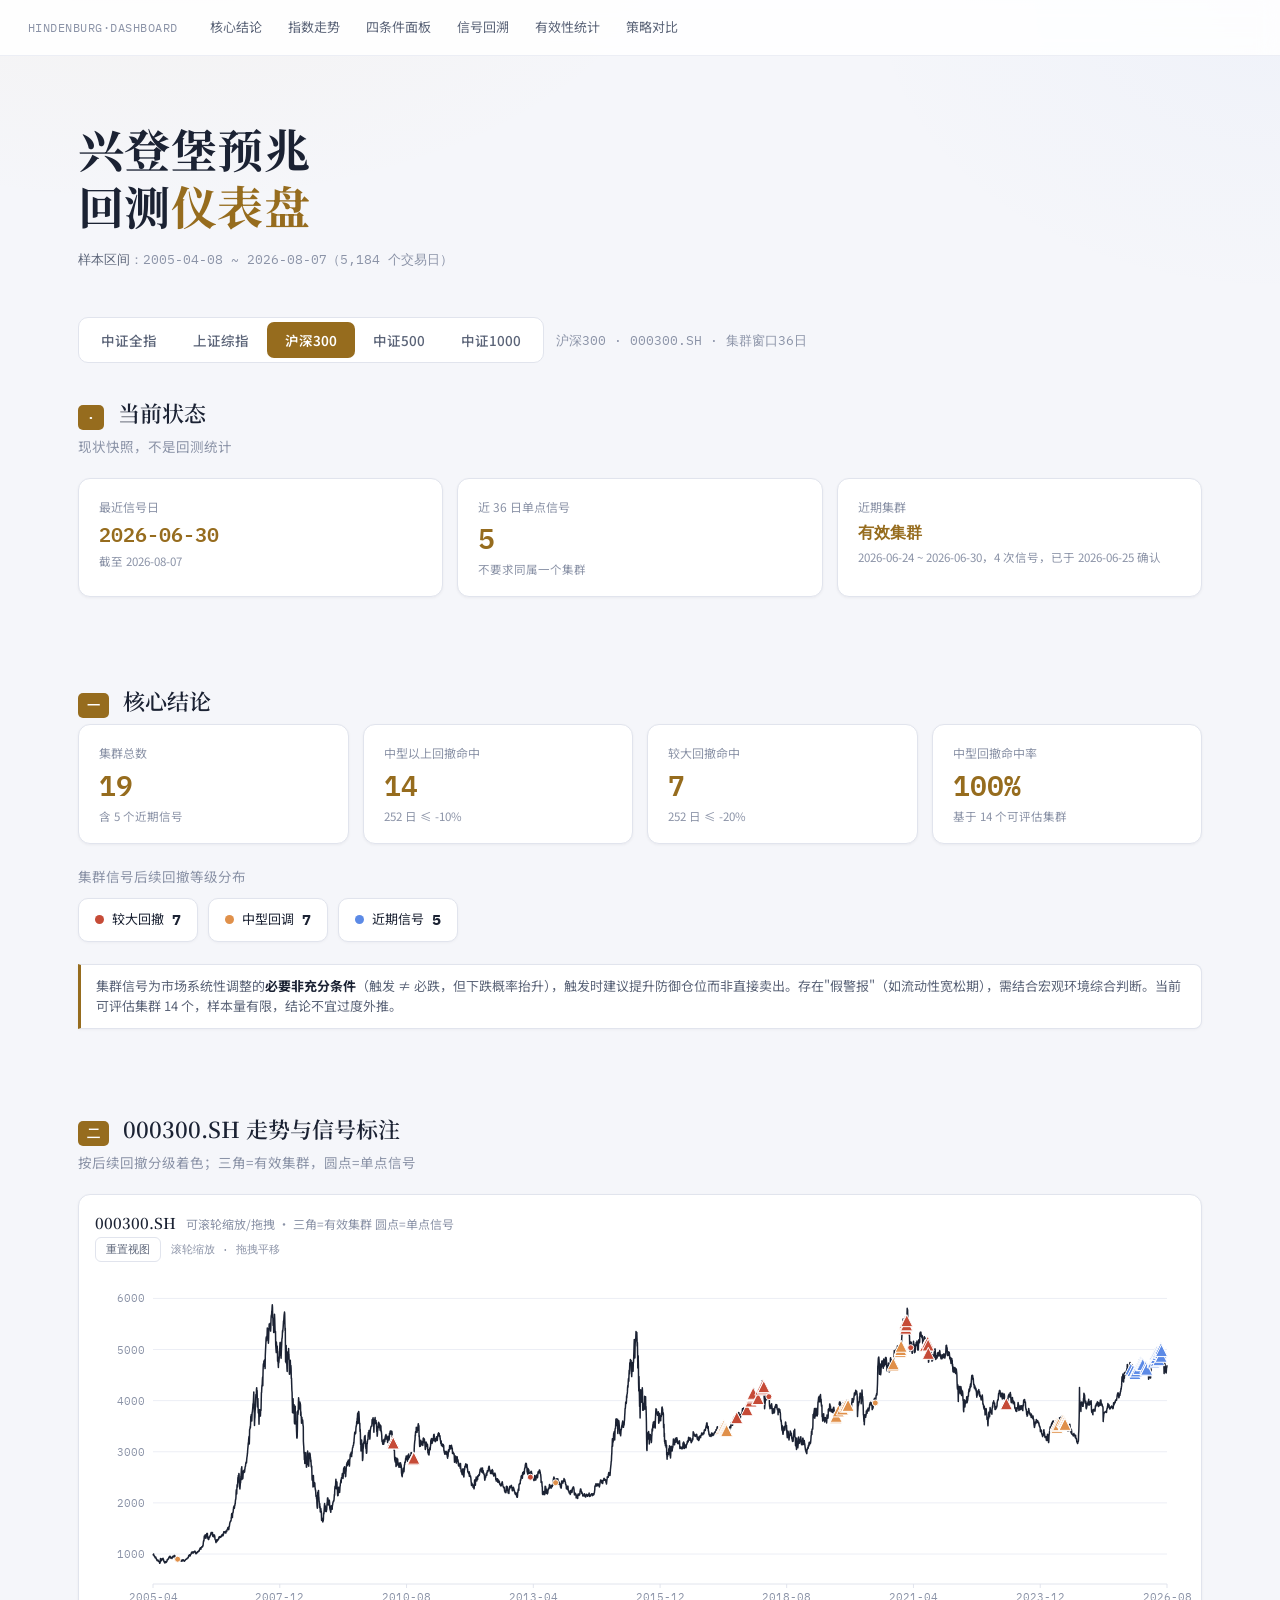
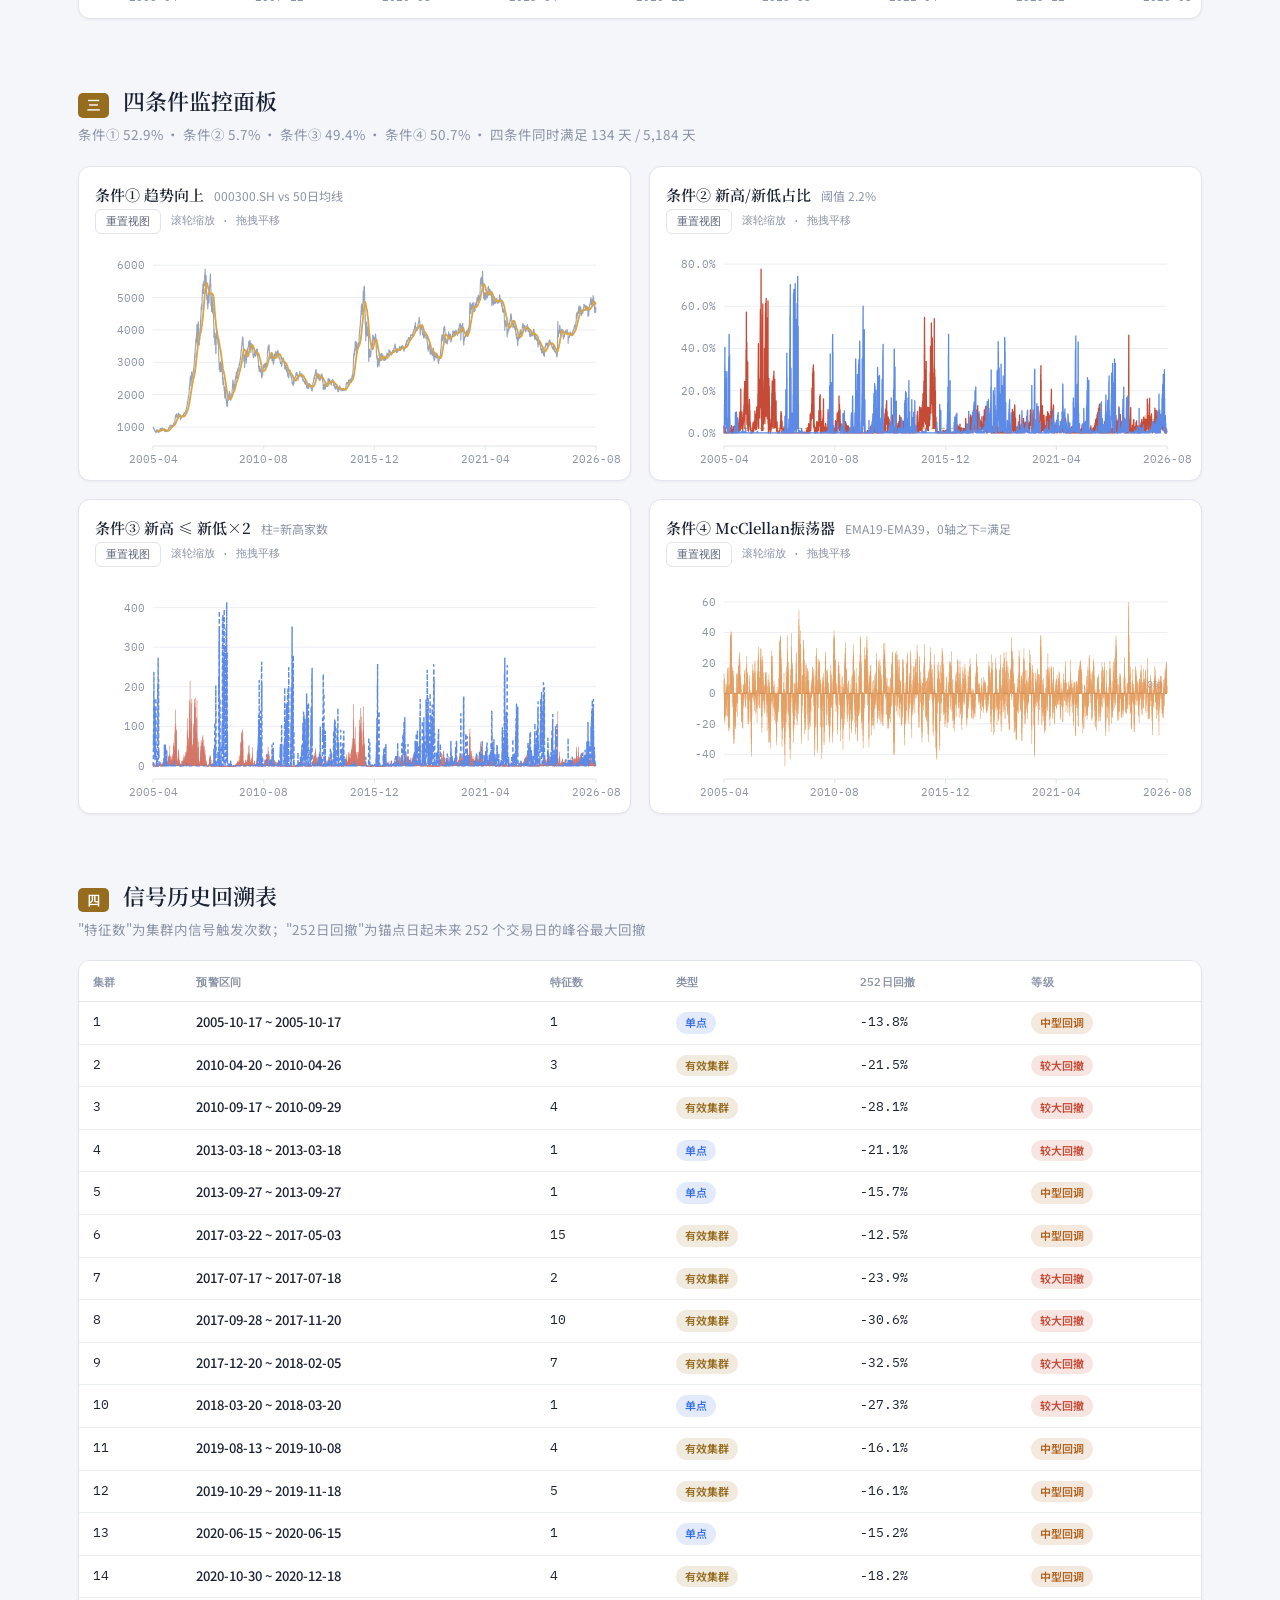
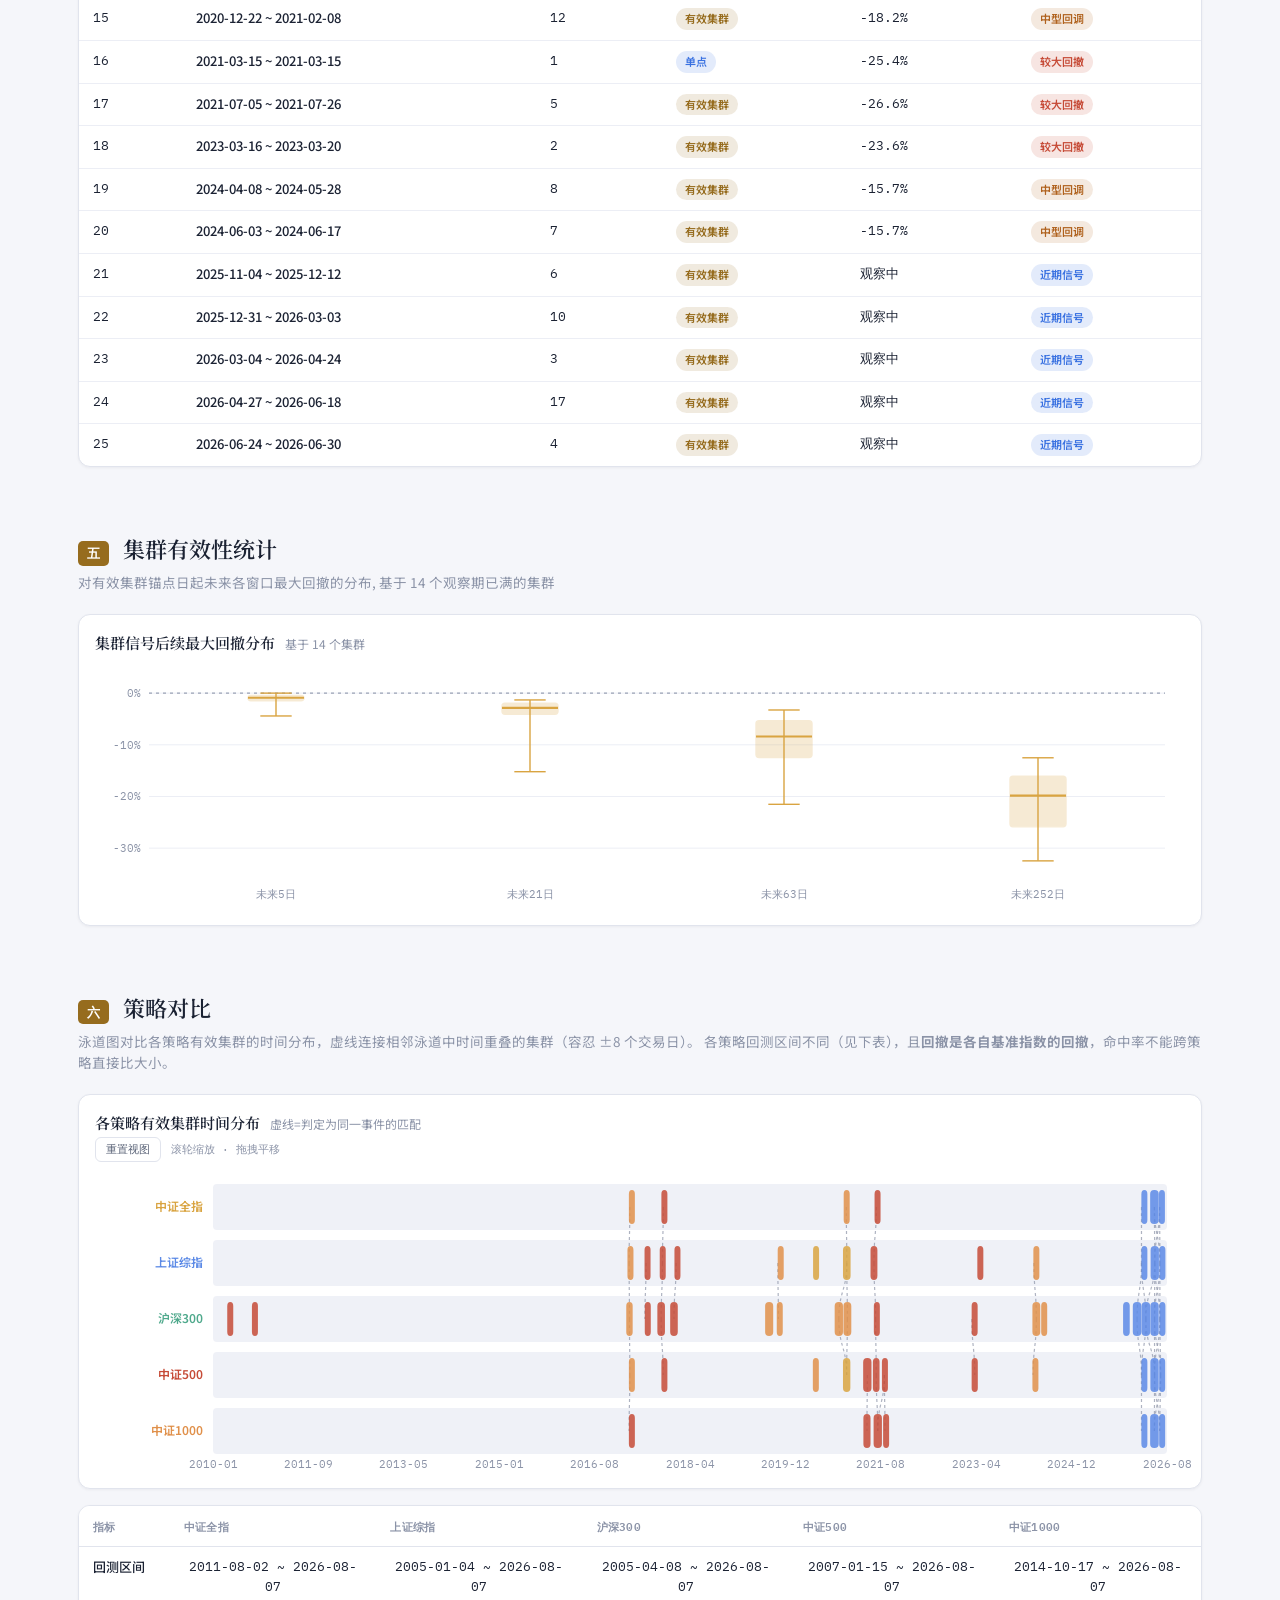
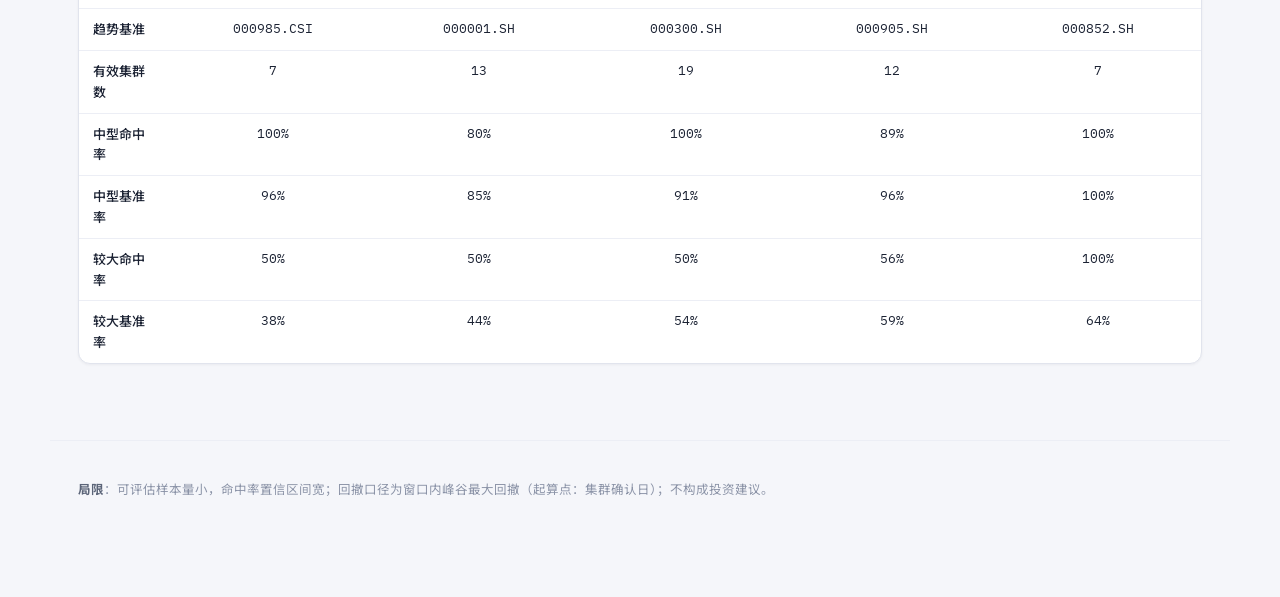
==== docs/dashboard.html @ 8db15f8f "加入回测仪表盘快照 docs/dashboard.html" ====
<!DOCTYPE html>
<html lang="zh-CN">
<head>
<meta charset="UTF-8">
<meta name="viewport" content="width=device-width, initial-scale=1.0">
<title>兴登堡预兆 · 回测仪表盘</title>
<link rel="preconnect" href="https://fonts.googleapis.com">
<link rel="preconnect" href="https://fonts.gstatic.com" crossorigin>
<link href="https://fonts.googleapis.com/css2?family=Noto+Serif+SC:wght@500;700&family=Noto+Sans+SC:wght@400;500;600&family=IBM+Plex+Mono:wght@400;500;600&display=swap" rel="stylesheet">
<style>
/* ============================================================
   design tokens —— 浅色主题

   背景  ink   #F5F6FA (主) / #FFFFFF (面板/卡片)
   边线  line  #E1E4ED
   文字  text  #1B2233 (主) / #5B6478 (次) / #8B93A7 (弱)

   信号色 (对应回撤/信号等级, 贯穿两份复刻页面):
        金色 amber   #966C1E  主信号 / 中性强调  (CSS 变量已加深, 保证白底文字对比度)
        赤色 red     #C64B37  较大回撤 / 系统性下跌
        橙色 orange  #B0621E  中型回调 / 中等回调预警
        青色 teal    #3D836C  无显著回撤 / 假阳性(无效信号)
        蓝色 blue    #3971E1  观察期未满 / 近期信号
   注: 图表(chart_engine.js/内嵌JS)里画线画点用的是原版更鲜艳的色号
       (D9A441/C64B37/E0904A/4FA98C/5C8AE6) —— 那些是图形标记, 不是正文小字,
       不需要 WCAG 文字对比度, 保持原色不改, 视觉上和研报复刻页尽量一致。
       这里 CSS 变量单独加深, 只影响 value 数字/链接/徽标这类小字文本。

   字体  display: "Noto Serif SC" (标题, 呼应研报的宋体气质)
        body:    "Noto Sans SC"
        mono:    "IBM Plex Mono" (数字/代码感数据)
   ============================================================ */
:root{
  --ink:#F5F6FA; --panel:#FFFFFF; --card:#FFFFFF; --line:#E1E4ED; --line-soft:#ECEEF5;
  --text:#1B2233; --text-dim:#5B6478; --text-faint:#8B93A7;
  --amber:#966C1E; --red:#C64B37; --orange:#B0621E; --teal:#3D836C; --blue:#3971E1;
  --font-display:"Noto Serif SC", "Songti SC", serif;
  --font-body:"Noto Sans SC", "PingFang SC", sans-serif;
  --font-mono:"IBM Plex Mono", "SFMono-Regular", monospace;
}
*{box-sizing:border-box;}
html{scroll-behavior:smooth;}
body{
  margin:0; background:var(--ink); color:var(--text);
  font-family:var(--font-body); line-height:1.6; font-size:15px;
  background-image:
    radial-gradient(ellipse 900px 500px at 12% -10%, rgba(217,164,65,.05), transparent 60%),
    radial-gradient(ellipse 700px 500px at 100% 0%, rgba(92,138,230,.04), transparent 60%);
  background-attachment:fixed;
}
::selection{background:rgba(217,164,65,.25);}
a{color:var(--amber);}

/* ---------------- 顶部导航 ---------------- */
.topnav{
  position:sticky; top:0; z-index:50; display:flex; gap:2px; align-items:center;
  padding:10px 28px; background:rgba(255,255,255,.86); backdrop-filter:blur(10px);
  border-bottom:1px solid var(--line-soft); overflow-x:auto; white-space:nowrap;
}
.topnav .brand{font-family:var(--font-mono); font-size:12px; color:var(--text-faint); margin-right:18px; letter-spacing:.04em;}
.topnav a{
  color:var(--text-dim); text-decoration:none; font-size:13px; padding:7px 12px; border-radius:6px;
  transition:all .15s;
}
.topnav a:hover{color:var(--text); background:rgba(17,24,39,.05);}

/* ---------------- Hero ---------------- */
.hero{padding:64px 28px 40px; max-width:1180px; margin:0 auto;}
.hero .eyebrow{
  display:inline-flex; align-items:center; gap:8px; font-family:var(--font-mono); font-size:12px;
  color:var(--amber); letter-spacing:.08em; text-transform:uppercase; margin-bottom:18px;
}
.beacon{width:8px; height:8px; border-radius:50%; background:var(--amber); box-shadow:0 0 0 0 rgba(217,164,65,.5);
  animation:pulse 2.2s infinite;}
@keyframes pulse{
  0%{box-shadow:0 0 0 0 rgba(217,164,65,.45);}
  70%{box-shadow:0 0 0 10px rgba(217,164,65,0);}
  100%{box-shadow:0 0 0 0 rgba(217,164,65,0);}
}
.hero h1{
  font-family:var(--font-display); font-weight:700; font-size:clamp(28px,4vw,46px);
  margin:0 0 14px; line-height:1.25; letter-spacing:.01em;
}
.hero h1 em{font-style:normal; color:var(--amber);}
.hero .sub{color:var(--text-dim); font-size:16px; max-width:760px; margin:0 0 22px;}
.hero .meta-row{display:flex; flex-wrap:wrap; gap:10px 22px; font-family:var(--font-mono); font-size:12.5px; color:var(--text-faint);}
.hero .meta-row b{color:var(--text-dim); font-weight:500;}

.disclaimer{
  max-width:1180px; margin:0 auto 36px; padding:16px 20px; border-radius:10px;
  background:rgba(217,164,65,.06); border:1px solid rgba(217,164,65,.25);
  font-size:13.5px; color:var(--text-dim); display:flex; gap:12px;
}
.disclaimer .ico{color:var(--amber); font-size:16px; line-height:1.4;}
.disclaimer b{color:var(--amber); font-weight:600;}

/* ---------------- Section ---------------- */
.section{max-width:1180px; margin:0 auto; padding:8px 28px 56px;}
.section-head{display:flex; align-items:baseline; gap:14px; margin-bottom:6px; flex-wrap:wrap;}
.section-num{
  font-family:var(--font-mono); font-size:13px; color:#FFFFFF; background:var(--amber);
  padding:2px 9px; border-radius:5px; font-weight:600;
}
.section-head h2{font-family:var(--font-display); font-size:22px; margin:0; font-weight:600;}
.section-sub{color:var(--text-faint); font-size:13.5px; margin:0 0 20px;}
.section-note{
  font-size:13px; color:var(--text-dim); background:var(--card); border:1px solid var(--line);
  border-left:3px solid var(--blue); padding:11px 15px; border-radius:0 8px 8px 0; margin-bottom:18px;
  box-shadow:0 1px 3px rgba(17,24,39,.04);
}
.section-note.warn{border-left-color:var(--amber);}
.section-note b{color:var(--text);}

.chart-grid{display:grid; gap:18px;}
.chart-grid.cols-2{grid-template-columns:1fr 1fr;}
.chart-grid.cols-2-2{grid-template-columns:1fr 1fr;}
@media (max-width:860px){ .chart-grid.cols-2, .chart-grid.cols-2-2{grid-template-columns:1fr;} }

/* ---------------- 图表容器 (chart-engine.js 挂靠样式) ---------------- */
.ce-wrap{background:var(--card); border:1px solid var(--line); border-radius:12px; padding:16px 16px 8px;
  box-shadow:0 1px 3px rgba(17,24,39,.05);}
.ce-title{display:flex; align-items:baseline; gap:10px; font-family:var(--font-display); font-size:15px; font-weight:600; margin-bottom:2px;}
.ce-title small{font-family:var(--font-body); font-weight:400; font-size:12px; color:var(--text-faint);}
.ce-toolbar{display:flex; align-items:center; gap:10px; margin:2px 0 8px;}
.ce-btn{
  font-family:var(--font-mono); font-size:11px; color:var(--text-dim); background:var(--panel);
  border:1px solid var(--line); border-radius:6px; padding:4px 10px; cursor:pointer; transition:.15s;
}
.ce-btn:hover{color:var(--amber); border-color:var(--amber);}
.ce-hint{font-size:11px; color:var(--text-faint); font-family:var(--font-mono);}
.ce-svgwrap{width:100%;}
.ce-svg{width:100%; display:block; cursor:grab; touch-action:none; overflow:visible;}
.ce-svg.ce-dragging{cursor:grabbing;}
.ce-gridline{stroke:var(--line-soft); stroke-width:1;}
.ce-hline{stroke-width:1.2;}
.ce-hlabel{font-family:var(--font-mono); font-size:10px;}
.ce-axisline{stroke:var(--line); stroke-width:1;}
.ce-tickline{stroke:var(--line);}
.ce-ytick, .ce-xtick{font-family:var(--font-mono); font-size:10.5px; fill:var(--text-faint);}
.ce-bandlabel{font-family:var(--font-mono); font-size:10px; opacity:.85;}
.ce-lanelabel{font-family:var(--font-body); font-size:12px; font-weight:600;}
.ce-crosshair{stroke:var(--text-faint); stroke-width:1; stroke-dasharray:3,3; pointer-events:none;}
.ce-marker{cursor:pointer;}
/* 悬浮提示框故意保持深色底 —— 常见做法(如 TradingView), 无论页面是浅色还是
   深色主题, 悬浮层用深色 + 固定的浅色文字, 视觉上更突出、可读性更稳定,
   不随主题切换而反转, 所以这里的文字颜色是写死的, 不跟 var(--text) 走。 */
.ce-tooltip{
  position:absolute; pointer-events:none; opacity:0; transition:opacity .1s;
  background:#181D2B; border:1px solid rgba(17,24,39,.08); border-radius:8px; padding:9px 11px;
  font-size:12px; color:#C7CEDE; box-shadow:0 8px 24px rgba(31,41,59,.18); z-index:10; max-width:220px;
}
.ce-tt-date{font-family:var(--font-mono); color:#F0F2F7; font-size:11.5px; margin-bottom:5px; font-weight:600;}
.ce-tt-row{display:flex; align-items:center; gap:6px; margin:2px 0;}
.ce-tt-row b{font-family:var(--font-mono); color:#F0F2F7;}
.ce-tt-dot{width:8px; height:8px; border-radius:2px; display:inline-block; flex:none;}
.ce-tt-marker{margin-top:6px; padding-top:6px; border-top:1px dashed rgba(255,255,255,.15); font-size:11.5px;}

/* ---------------- 表格 ---------------- */
.tbl-wrap{background:var(--card); border:1px solid var(--line); border-radius:12px; overflow:hidden;
  box-shadow:0 1px 3px rgba(17,24,39,.05);}
.tbl-scroll{overflow-x:auto;}
table.rpt{width:100%; border-collapse:collapse; font-size:13px; min-width:760px;}
table.rpt th{
  text-align:left; font-family:var(--font-mono); font-weight:600; font-size:11px; letter-spacing:.03em;
  color:var(--text-faint); text-transform:uppercase; padding:11px 14px; border-bottom:1px solid var(--line);
  background:var(--panel); white-space:nowrap; position:sticky; top:0;
}
table.rpt td{padding:10px 14px; border-bottom:1px solid var(--line-soft); color:var(--text-dim); vertical-align:top;}
table.rpt tr:last-child td{border-bottom:none;}
table.rpt tr:hover td{background:rgba(17,24,39,.035); color:var(--text);}
table.rpt td.num{font-family:var(--font-mono); color:var(--text);}
table.rpt td.strong{color:var(--text); font-weight:500;}
.tag{display:inline-block; padding:2px 9px; border-radius:20px; font-size:11px; font-weight:600; white-space:nowrap;}
.tag-red{background:rgba(198,75,55,.14); color:var(--red);}
.tag-orange{background:rgba(176,98,30,.14); color:var(--orange);}
.tag-teal{background:rgba(61,131,108,.14); color:var(--teal);}
.tag-blue{background:rgba(57,113,225,.14); color:var(--blue);}
.tag-amber{background:rgba(150,108,30,.14); color:var(--amber);}

/* ---------------- 统计卡片 ---------------- */
.stat-grid{display:grid; grid-template-columns:repeat(auto-fit,minmax(190px,1fr)); gap:14px; margin-bottom:22px;}
.stat-card{background:var(--card); border:1px solid var(--line); border-radius:12px; padding:18px 20px;
  box-shadow:0 1px 3px rgba(17,24,39,.05);}
.stat-card .label{font-size:12px; color:var(--text-faint); margin-bottom:8px;}
.stat-card .value{font-family:var(--font-mono); font-size:28px; font-weight:600; color:var(--amber); line-height:1;}
.stat-card .value small{font-size:14px; font-weight:400; color:var(--text-faint); margin-left:2px;}
.stat-card .foot{font-size:11.5px; color:var(--text-faint); margin-top:8px;}

.pill-row{display:flex; flex-wrap:wrap; gap:10px; margin-bottom:22px;}
.pill{
  display:flex; align-items:center; gap:8px; padding:9px 16px; border-radius:10px;
  background:var(--card); border:1px solid var(--line); font-size:13px;
  box-shadow:0 1px 3px rgba(17,24,39,.04);
}
.pill .dot{width:9px; height:9px; border-radius:50%;}
.pill b{font-family:var(--font-mono); color:var(--text); font-size:15px;}

/* ---------------- Legend ---------------- */
.legend{display:flex; flex-wrap:wrap; gap:14px; margin:2px 0 18px; font-size:12.5px; color:var(--text-dim);}
.legend .item{display:flex; align-items:center; gap:6px;}
.legend .sw{width:11px; height:11px; border-radius:3px; display:inline-block;}
.legend .sw.tri{width:0; height:0; border-radius:0; border-left:5.5px solid transparent; border-right:5.5px solid transparent; border-bottom:9px solid; background:none;}

/* ---------------- Footer ---------------- */
footer{max-width:1180px; margin:20px auto 60px; padding:24px 28px; border-top:1px solid var(--line-soft);
  color:var(--text-faint); font-size:12.5px; line-height:1.8;}
footer b{color:var(--text-dim);}

@media (max-width:640px){
  .hero{padding:44px 18px 28px;}
  .section{padding:8px 18px 44px;}
}


.toggle-row{display:flex; align-items:center; gap:12px; margin:0 0 24px; flex-wrap:wrap;}
.toggle-group{display:inline-flex; background:var(--card); border:1px solid var(--line); border-radius:10px; padding:4px;}
.toggle-btn{font-family:var(--font-body); font-size:13.5px; font-weight:500; color:var(--text-dim);
  background:none; border:none; padding:8px 18px; border-radius:7px; cursor:pointer; transition:.15s;}
.toggle-btn.active{background:var(--amber); color:#FFFFFF; font-weight:600;}
.toggle-btn:not(.active):hover{color:var(--text);}
.toggle-caption{font-size:12.5px; color:var(--text-faint); font-family:var(--font-mono);}
.cmp-tbl th, .cmp-tbl td{text-align:center;}
.cmp-tbl th:first-child, .cmp-tbl td:first-child{text-align:left;}

</style>
</head>
<body>
<nav class="topnav">
  <span class="brand">HINDENBURG·DASHBOARD</span>
  <a href="#summary">核心结论</a><a href="#trend">指数走势</a>
  <a href="#panel">四条件面板</a><a href="#history">信号回溯</a>
  <a href="#stats">有效性统计</a><a href="#compare">策略对比</a>
</nav>

<header class="hero">
  <h1>兴登堡预兆<br>回测<em>仪表盘</em></h1>
  <div class="meta-row">
    <span><b>样本区间</b>：<span id="hero-range"></span></span>
  </div>
</header>

<div class="section" style="padding-bottom:0">
  <div class="toggle-row">
    <div class="toggle-group"><button class="toggle-btn active" data-cfg="ashare" type="button">中证全指</button>
<button class="toggle-btn" data-cfg="general" type="button">上证综指</button>
<button class="toggle-btn" data-cfg="300" type="button">沪深300</button>
<button class="toggle-btn" data-cfg="500" type="button">中证500</button>
<button class="toggle-btn" data-cfg="1000" type="button">中证1000</button></div>
    <span class="toggle-caption" id="toggle-caption"></span>
  </div>
</div>

<section class="section" id="status">
  <div class="section-head"><span class="section-num">·</span><h2>当前状态</h2></div>
  <p class="section-sub">现状快照，不是回测统计</p>
  <div class="stat-grid" id="status-grid"></div>
</section>

<section class="section" id="summary">
  <div class="section-head"><span class="section-num">一</span><h2>核心结论</h2></div>
  <div class="stat-grid" id="stat-grid"></div>
  <p class="section-sub" style="margin-bottom:10px">集群信号后续回撤等级分布</p>
  <div class="pill-row" id="pill-row"></div>
  <div class="section-note warn" id="summary-note"></div>
</section>

<section class="section" id="trend">
  <div class="section-head"><span class="section-num">二</span><h2 id="trend-title">指数走势与信号标注</h2></div>
  <p class="section-sub">按后续回撤分级着色；三角=有效集群，圆点=单点信号</p>
  <div id="chart-trend"></div>
</section>

<section class="section" id="panel">
  <div class="section-head"><span class="section-num">三</span><h2>四条件监控面板</h2></div>
  <p class="section-sub" id="panel-sub"></p>
  <div class="chart-grid cols-2-2">
    <div id="chart-cond1"></div><div id="chart-cond2"></div>
    <div id="chart-cond3"></div><div id="chart-cond4"></div>
  </div>
</section>

<section class="section" id="history">
  <div class="section-head"><span class="section-num">四</span><h2>信号历史回溯表</h2></div>
  <p class="section-sub" id="history-sub"></p>
  <div class="tbl-wrap"><div class="tbl-scroll"><table class="rpt">
    <thead><tr><th>集群</th><th>预警区间</th><th>特征数</th><th>类型</th><th id="history-ddhead">回撤</th><th>等级</th></tr></thead>
    <tbody id="history-tbody"></tbody></table></div></div>
</section>

<section class="section" id="stats">
  <div class="section-head"><span class="section-num">五</span><h2>集群有效性统计</h2></div>
  <p class="section-sub" id="stats-sub"></p>
  <div id="chart-box"></div>
</section>


<section class="section" id="compare">
  <div class="section-head"><span class="section-num">六</span><h2>策略对比</h2></div>
  <p class="section-sub">泳道图对比各策略有效集群的时间分布，虚线连接相邻泳道中时间重叠的集群（容忍 ±8 个交易日）。
  各策略回测区间不同（见下表），且<b>回撤是各自基准指数的回撤</b>，命中率不能跨策略直接比大小。</p>
  <div id="chart-timeline"></div>
  <div style="height:16px"></div>
  <div class="tbl-wrap"><div class="tbl-scroll"><table class="rpt cmp-tbl">
    <thead><tr><th>指标</th><th>中证全指</th><th>上证综指</th><th>沪深300</th><th>中证500</th><th>中证1000</th></tr></thead>
    <tbody><tr><td class="strong">回测区间</td><td class="num">2011-08-02 ~ 2026-08-07</td><td class="num">2005-01-04 ~ 2026-08-07</td><td class="num">2005-04-08 ~ 2026-08-07</td><td class="num">2007-01-15 ~ 2026-08-07</td><td class="num">2014-10-17 ~ 2026-08-07</td></tr>
<tr><td class="strong">趋势基准</td><td class="num">000985.CSI</td><td class="num">000001.SH</td><td class="num">000300.SH</td><td class="num">000905.SH</td><td class="num">000852.SH</td></tr>
<tr><td class="strong">有效集群数</td><td class="num">7</td><td class="num">13</td><td class="num">19</td><td class="num">12</td><td class="num">7</td></tr>
<tr><td class="strong">中型命中率</td><td class="num">100%</td><td class="num">80%</td><td class="num">100%</td><td class="num">89%</td><td class="num">100%</td></tr>
<tr><td class="strong">中型基准率</td><td class="num">96%</td><td class="num">85%</td><td class="num">91%</td><td class="num">96%</td><td class="num">100%</td></tr>
<tr><td class="strong">较大命中率</td><td class="num">50%</td><td class="num">50%</td><td class="num">50%</td><td class="num">56%</td><td class="num">100%</td></tr>
<tr><td class="strong">较大基准率</td><td class="num">38%</td><td class="num">44%</td><td class="num">54%</td><td class="num">59%</td><td class="num">64%</td></tr></tbody></table></div></div>
</section>
<script>window.__TIMELINE__ = {"dates": ["2010-01-18", "2010-01-19", "2010-01-20", "2010-01-21", "2010-01-22", "2010-01-25", "2010-01-26", "2010-01-27", "2010-01-28", "2010-01-29", "2010-02-01", "2010-02-02", "2010-02-03", "2010-02-04", "2010-02-05", "2010-02-08", "2010-02-09", "2010-02-10", "2010-02-11", "2010-02-12", "2010-02-22", "2010-02-23", "2010-02-24", "2010-02-25", "2010-02-26", "2010-03-01", "2010-03-02", "2010-03-03", "2010-03-04", "2010-03-05", "2010-03-08", "2010-03-09", "2010-03-10", "2010-03-11", "2010-03-12", "2010-03-15", "2010-03-16", "2010-03-17", "2010-03-18", "2010-03-19", "2010-03-22", "2010-03-23", "2010-03-24", "2010-03-25", "2010-03-26", "2010-03-29", "2010-03-30", "2010-03-31", "2010-04-01", "2010-04-02", "2010-04-06", "2010-04-07", "2010-04-08", "2010-04-09", "2010-04-12", "2010-04-13", "2010-04-14", "2010-04-15", "2010-04-16", "2010-04-19", "2010-04-20", "2010-04-21", "2010-04-22", "2010-04-23", "2010-04-26", "2010-04-27", "2010-04-28", "2010-04-29", "2010-04-30", "2010-05-04", "2010-05-05", "2010-05-06", "2010-05-07", "2010-05-10", "2010-05-11", "2010-05-12", "2010-05-13", "2010-05-14", "2010-05-17", "2010-05-18", "2010-05-19", "2010-05-20", "2010-05-21", "2010-05-24", "2010-05-25", "2010-05-26", "2010-05-27", "2010-05-28", "2010-05-31", "2010-06-01", "2010-06-02", "2010-06-03", "2010-06-04", "2010-06-07", "2010-06-08", "2010-06-09", "2010-06-10", "2010-06-11", "2010-06-17", "2010-06-18", "2010-06-21", "2010-06-22", "2010-06-23", "2010-06-24", "2010-06-25", "2010-06-28", "2010-06-29", "2010-06-30", "2010-07-01", "2010-07-02", "2010-07-05", "2010-07-06", "2010-07-07", "2010-07-08", "2010-07-09", "2010-07-12", "2010-07-13", "2010-07-14", "2010-07-15", "2010-07-16", "2010-07-19", "2010-07-20", "2010-07-21", "2010-07-22", "2010-07-23", "2010-07-26", "2010-07-27", "2010-07-28", "2010-07-29", "2010-07-30", "2010-08-02", "2010-08-03", "2010-08-04", "2010-08-05", "2010-08-06", "2010-08-09", "2010-08-10", "2010-08-11", "2010-08-12", "2010-08-13", "2010-08-16", "2010-08-17", "2010-08-18", "2010-08-19", "2010-08-20", "2010-08-23", "2010-08-24", "2010-08-25", "2010-08-26", "2010-08-27", "2010-08-30", "2010-08-31", "2010-09-01", "2010-09-02", "2010-09-03", "2010-09-06", "2010-09-07", "2010-09-08", "2010-09-09", "2010-09-10", "2010-09-13", "2010-09-14", "2010-09-15", "2010-09-16", "2010-09-17", "2010-09-20", "2010-09-21", "2010-09-27", "2010-09-28", "2010-09-29", "2010-09-30", "2010-10-08", "2010-10-11", "2010-10-12", "2010-10-13", "2010-10-14", "2010-10-15", "2010-10-18", "2010-10-19", "2010-10-20", "2010-10-21", "2010-10-22", "2010-10-25", "2010-10-26", "2010-10-27", "2010-10-28", "2010-10-29", "2010-11-01", "2010-11-02", "2010-11-03", "2010-11-04", "2010-11-05", "2010-11-08", "2010-11-09", "2010-11-10", "2010-11-11", "2010-11-12", "2010-11-15", "2010-11-16", "2010-11-17", "2010-11-18", "2010-11-19", "2010-11-22", "2010-11-23", "2010-11-24", "2010-11-25", "2010-11-26", "2010-11-29", "2010-11-30", "2010-12-01", "2010-12-02", "2010-12-03", "2010-12-06", "2010-12-07", "2010-12-08", "2010-12-09", "2010-12-10", "2010-12-13", "2010-12-14", "2010-12-15", "2010-12-16", "2010-12-17", "2010-12-20", "2010-12-21", "2010-12-22", "2010-12-23", "2010-12-24", "2010-12-27", "2010-12-28", "2010-12-29", "2010-12-30", "2010-12-31", "2011-01-04", "2011-01-05", "2011-01-06", "2011-01-07", "2011-01-10", "2011-01-11", "2011-01-12", "2011-01-13", "2011-01-14", "2011-01-17", "2011-01-18", "2011-01-19", "2011-01-20", "2011-01-21", "2011-01-24", "2011-01-25", "2011-01-26", "2011-01-27", "2011-01-28", "2011-01-31", "2011-02-01", "2011-02-09", "2011-02-10", "2011-02-11", "2011-02-14", "2011-02-15", "2011-02-16", "2011-02-17", "2011-02-18", "2011-02-21", "2011-02-22", "2011-02-23", "2011-02-24", "2011-02-25", "2011-02-28", "2011-03-01", "2011-03-02", "2011-03-03", "2011-03-04", "2011-03-07", "2011-03-08", "2011-03-09", "2011-03-10", "2011-03-11", "2011-03-14", "2011-03-15", "2011-03-16", "2011-03-17", "2011-03-18", "2011-03-21", "2011-03-22", "2011-03-23", "2011-03-24", "2011-03-25", "2011-03-28", "2011-03-29", "2011-03-30", "2011-03-31", "2011-04-01", "2011-04-06", "2011-04-07", "2011-04-08", "2011-04-11", "2011-04-12", "2011-04-13", "2011-04-14", "2011-04-15", "2011-04-18", "2011-04-19", "2011-04-20", "2011-04-21", "2011-04-22", "2011-04-25", "2011-04-26", "2011-04-27", "2011-04-28", "2011-04-29", "2011-05-03", "2011-05-04", "2011-05-05", "2011-05-06", "2011-05-09", "2011-05-10", "2011-05-11", "2011-05-12", "2011-05-13", "2011-05-16", "2011-05-17", "2011-05-18", "2011-05-19", "2011-05-20", "2011-05-23", "2011-05-24", "2011-05-25", "2011-05-26", "2011-05-27", "2011-05-30", "2011-05-31", "2011-06-01", "2011-06-02", "2011-06-03", "2011-06-07", "2011-06-08", "2011-06-09", "2011-06-10", "2011-06-13", "2011-06-14", "2011-06-15", "2011-06-16", "2011-06-17", "2011-06-20", "2011-06-21", "2011-06-22", "2011-06-23", "2011-06-24", "2011-06-27", "2011-06-28", "2011-06-29", "2011-06-30", "2011-07-01", "2011-07-04", "2011-07-05", "2011-07-06", "2011-07-07", "2011-07-08", "2011-07-11", "2011-07-12", "2011-07-13", "2011-07-14", "2011-07-15", "2011-07-18", "2011-07-19", "2011-07-20", "2011-07-21", "2011-07-22", "2011-07-25", "2011-07-26", "2011-07-27", "2011-07-28", "2011-07-29", "2011-08-01", "2011-08-02", "2011-08-03", "2011-08-04", "2011-08-05", "2011-08-08", "2011-08-09", "2011-08-10", "2011-08-11", "2011-08-12", "2011-08-15", "2011-08-16", "2011-08-17", "2011-08-18", "2011-08-19", "2011-08-22", "2011-08-23", "2011-08-24", "2011-08-25", "2011-08-26", "2011-08-29", "2011-08-30", "2011-08-31", "2011-09-01", "2011-09-02", "2011-09-05", "2011-09-06", "2011-09-07", "2011-09-08", "2011-09-09", "2011-09-13", "2011-09-14", "2011-09-15", "2011-09-16", "2011-09-19", "2011-09-20", "2011-09-21", "2011-09-22", "2011-09-23", "2011-09-26", "2011-09-27", "2011-09-28", "2011-09-29", "2011-09-30", "2011-10-10", "2011-10-11", "2011-10-12", "2011-10-13", "2011-10-14", "2011-10-17", "2011-10-18", "2011-10-19", "2011-10-20", "2011-10-21", "2011-10-24", "2011-10-25", "2011-10-26", "2011-10-27", "2011-10-28", "2011-10-31", "2011-11-01", "2011-11-02", "2011-11-03", "2011-11-04", "2011-11-07", "2011-11-08", "2011-11-09", "2011-11-10", "2011-11-11", "2011-11-14", "2011-11-15", "2011-11-16", "2011-11-17", "2011-11-18", "2011-11-21", "2011-11-22", "2011-11-23", "2011-11-24", "2011-11-25", "2011-11-28", "2011-11-29", "2011-11-30", "2011-12-01", "2011-12-02", "2011-12-05", "2011-12-06", "2011-12-07", "2011-12-08", "2011-12-09", "2011-12-12", "2011-12-13", "2011-12-14", "2011-12-15", "2011-12-16", "2011-12-19", "2011-12-20", "2011-12-21", "2011-12-22", "2011-12-23", "2011-12-26", "2011-12-27", "2011-12-28", "2011-12-29", "2011-12-30", "2012-01-04", "2012-01-05", "2012-01-06", "2012-01-09", "2012-01-10", "2012-01-11", "2012-01-12", "2012-01-13", "2012-01-16", "2012-01-17", "2012-01-18", "2012-01-19", "2012-01-20", "2012-01-30", "2012-01-31", "2012-02-01", "2012-02-02", "2012-02-03", "2012-02-06", "2012-02-07", "2012-02-08", "2012-02-09", "2012-02-10", "2012-02-13", "2012-02-14", "2012-02-15", "2012-02-16", "2012-02-17", "2012-02-20", "2012-02-21", "2012-02-22", "2012-02-23", "2012-02-24", "2012-02-27", "2012-02-28", "2012-02-29", "2012-03-01", "2012-03-02", "2012-03-05", "2012-03-06", "2012-03-07", "2012-03-08", "2012-03-09", "2012-03-12", "2012-03-13", "2012-03-14", "2012-03-15", "2012-03-16", "2012-03-19", "2012-03-20", "2012-03-21", "2012-03-22", "2012-03-23", "2012-03-26", "2012-03-27", "2012-03-28", "2012-03-29", "2012-03-30", "2012-04-05", "2012-04-06", "2012-04-09", "2012-04-10", "2012-04-11", "2012-04-12", "2012-04-13", "2012-04-16", "2012-04-17", "2012-04-18", "2012-04-19", "2012-04-20", "2012-04-23", "2012-04-24", "2012-04-25", "2012-04-26", "2012-04-27", "2012-05-02", "2012-05-03", "2012-05-04", "2012-05-07", "2012-05-08", "2012-05-09", "2012-05-10", "2012-05-11", "2012-05-14", "2012-05-15", "2012-05-16", "2012-05-17", "2012-05-18", "2012-05-21", "2012-05-22", "2012-05-23", "2012-05-24", "2012-05-25", "2012-05-28", "2012-05-29", "2012-05-30", "2012-05-31", "2012-06-01", "2012-06-04", "2012-06-05", "2012-06-06", "2012-06-07", "2012-06-08", "2012-06-11", "2012-06-12", "2012-06-13", "2012-06-14", "2012-06-15", "2012-06-18", "2012-06-19", "2012-06-20", "2012-06-21", "2012-06-25", "2012-06-26", "2012-06-27", "2012-06-28", "2012-06-29", "2012-07-02", "2012-07-03", "2012-07-04", "2012-07-05", "2012-07-06", "2012-07-09", "2012-07-10", "2012-07-11", "2012-07-12", "2012-07-13", "2012-07-16", "2012-07-17", "2012-07-18", "2012-07-19", "2012-07-20", "2012-07-23", "2012-07-24", "2012-07-25", "2012-07-26", "2012-07-27", "2012-07-30", "2012-07-31", "2012-08-01", "2012-08-02", "2012-08-03", "2012-08-06", "2012-08-07", "2012-08-08", "2012-08-09", "2012-08-10", "2012-08-13", "2012-08-14", "2012-08-15", "2012-08-16", "2012-08-17", "2012-08-20", "2012-08-21", "2012-08-22", "2012-08-23", "2012-08-24", "2012-08-27", "2012-08-28", "2012-08-29", "2012-08-30", "2012-08-31", "2012-09-03", "2012-09-04", "2012-09-05", "2012-09-06", "2012-09-07", "2012-09-10", "2012-09-11", "2012-09-12", "2012-09-13", "2012-09-14", "2012-09-17", "2012-09-18", "2012-09-19", "2012-09-20", "2012-09-21", "2012-09-24", "2012-09-25", "2012-09-26", "2012-09-27", "2012-09-28", "2012-10-08", "2012-10-09", "2012-10-10", "2012-10-11", "2012-10-12", "2012-10-15", "2012-10-16", "2012-10-17", "2012-10-18", "2012-10-19", "2012-10-22", "2012-10-23", "2012-10-24", "2012-10-25", "2012-10-26", "2012-10-29", "2012-10-30", "2012-10-31", "2012-11-01", "2012-11-02", "2012-11-05", "2012-11-06", "2012-11-07", "2012-11-08", "2012-11-09", "2012-11-12", "2012-11-13", "2012-11-14", "2012-11-15", "2012-11-16", "2012-11-19", "2012-11-20", "2012-11-21", "2012-11-22", "2012-11-23", "2012-11-26", "2012-11-27", "2012-11-28", "2012-11-29", "2012-11-30", "2012-12-03", "2012-12-04", "2012-12-05", "2012-12-06", "2012-12-07", "2012-12-10", "2012-12-11", "2012-12-12", "2012-12-13", "2012-12-14", "2012-12-17", "2012-12-18", "2012-12-19", "2012-12-20", "2012-12-21", "2012-12-24", "2012-12-25", "2012-12-26", "2012-12-27", "2012-12-28", "2012-12-31", "2013-01-04", "2013-01-07", "2013-01-08", "2013-01-09", "2013-01-10", "2013-01-11", "2013-01-14", "2013-01-15", "2013-01-16", "2013-01-17", "2013-01-18", "2013-01-21", "2013-01-22", "2013-01-23", "2013-01-24", "2013-01-25", "2013-01-28", "2013-01-29", "2013-01-30", "2013-01-31", "2013-02-01", "2013-02-04", "2013-02-05", "2013-02-06", "2013-02-07", "2013-02-08", "2013-02-18", "2013-02-19", "2013-02-20", "2013-02-21", "2013-02-22", "2013-02-25", "2013-02-26", "2013-02-27", "2013-02-28", "2013-03-01", "2013-03-04", "2013-03-05", "2013-03-06", "2013-03-07", "2013-03-08", "2013-03-11", "2013-03-12", "2013-03-13", "2013-03-14", "2013-03-15", "2013-03-18", "2013-03-19", "2013-03-20", "2013-03-21", "2013-03-22", "2013-03-25", "2013-03-26", "2013-03-27", "2013-03-28", "2013-03-29", "2013-04-01", "2013-04-02", "2013-04-03", "2013-04-08", "2013-04-09", "2013-04-10", "2013-04-11", "2013-04-12", "2013-04-15", "2013-04-16", "2013-04-17", "2013-04-18", "2013-04-19", "2013-04-22", "2013-04-23", "2013-04-24", "2013-04-25", "2013-04-26", "2013-05-02", "2013-05-03", "2013-05-06", "2013-05-07", "2013-05-08", "2013-05-09", "2013-05-10", "2013-05-13", "2013-05-14", "2013-05-15", "2013-05-16", "2013-05-17", "2013-05-20", "2013-05-21", "2013-05-22", "2013-05-23", "2013-05-24", "2013-05-27", "2013-05-28", "2013-05-29", "2013-05-30", "2013-05-31", "2013-06-03", "2013-06-04", "2013-06-05", "2013-06-06", "2013-06-07", "2013-06-13", "2013-06-14", "2013-06-17", "2013-06-18", "2013-06-19", "2013-06-20", "2013-06-21", "2013-06-24", "2013-06-25", "2013-06-26", "2013-06-27", "2013-06-28", "2013-07-01", "2013-07-02", "2013-07-03", "2013-07-04", "2013-07-05", "2013-07-08", "2013-07-09", "2013-07-10", "2013-07-11", "2013-07-12", "2013-07-15", "2013-07-16", "2013-07-17", "2013-07-18", "2013-07-19", "2013-07-22", "2013-07-23", "2013-07-24", "2013-07-25", "2013-07-26", "2013-07-29", "2013-07-30", "2013-07-31", "2013-08-01", "2013-08-02", "2013-08-05", "2013-08-06", "2013-08-07", "2013-08-08", "2013-08-09", "2013-08-12", "2013-08-13", "2013-08-14", "2013-08-15", "2013-08-16", "2013-08-19", "2013-08-20", "2013-08-21", "2013-08-22", "2013-08-23", "2013-08-26", "2013-08-27", "2013-08-28", "2013-08-29", "2013-08-30", "2013-09-02", "2013-09-03", "2013-09-04", "2013-09-05", "2013-09-06", "2013-09-09", "2013-09-10", "2013-09-11", "2013-09-12", "2013-09-13", "2013-09-16", "2013-09-17", "2013-09-18", "2013-09-23", "2013-09-24", "2013-09-25", "2013-09-26", "2013-09-27", "2013-09-30", "2013-10-08", "2013-10-09", "2013-10-10", "2013-10-11", "2013-10-14", "2013-10-15", "2013-10-16", "2013-10-17", "2013-10-18", "2013-10-21", "2013-10-22", "2013-10-23", "2013-10-24", "2013-10-25", "2013-10-28", "2013-10-29", "2013-10-30", "2013-10-31", "2013-11-01", "2013-11-04", "2013-11-05", "2013-11-06", "2013-11-07", "2013-11-08", "2013-11-11", "2013-11-12", "2013-11-13", "2013-11-14", "2013-11-15", "2013-11-18", "2013-11-19", "2013-11-20", "2013-11-21", "2013-11-22", "2013-11-25", "2013-11-26", "2013-11-27", "2013-11-28", "2013-11-29", "2013-12-02", "2013-12-03", "2013-12-04", "2013-12-05", "2013-12-06", "2013-12-09", "2013-12-10", "2013-12-11", "2013-12-12", "2013-12-13", "2013-12-16", "2013-12-17", "2013-12-18", "2013-12-19", "2013-12-20", "2013-12-23", "2013-12-24", "2013-12-25", "2013-12-26", "2013-12-27", "2013-12-30", "2013-12-31", "2014-01-02", "2014-01-03", "2014-01-06", "2014-01-07", "2014-01-08", "2014-01-09", "2014-01-10", "2014-01-13", "2014-01-14", "2014-01-15", "2014-01-16", "2014-01-17", "2014-01-20", "2014-01-21", "2014-01-22", "2014-01-23", "2014-01-24", "2014-01-27", "2014-01-28", "2014-01-29", "2014-01-30", "2014-02-07", "2014-02-10", "2014-02-11", "2014-02-12", "2014-02-13", "2014-02-14", "2014-02-17", "2014-02-18", "2014-02-19", "2014-02-20", "2014-02-21", "2014-02-24", "2014-02-25", "2014-02-26", "2014-02-27", "2014-02-28", "2014-03-03", "2014-03-04", "2014-03-05", "2014-03-06", "2014-03-07", "2014-03-10", "2014-03-11", "2014-03-12", "2014-03-13", "2014-03-14", "2014-03-17", "2014-03-18", "2014-03-19", "2014-03-20", "2014-03-21", "2014-03-24", "2014-03-25", "2014-03-26", "2014-03-27", "2014-03-28", "2014-03-31", "2014-04-01", "2014-04-02", "2014-04-03", "2014-04-04", "2014-04-08", "2014-04-09", "2014-04-10", "2014-04-11", "2014-04-14", "2014-04-15", "2014-04-16", "2014-04-17", "2014-04-18", "2014-04-21", "2014-04-22", "2014-04-23", "2014-04-24", "2014-04-25", "2014-04-28", "2014-04-29", "2014-04-30", "2014-05-05", "2014-05-06", "2014-05-07", "2014-05-08", "2014-05-09", "2014-05-12", "2014-05-13", "2014-05-14", "2014-05-15", "2014-05-16", "2014-05-19", "2014-05-20", "2014-05-21", "2014-05-22", "2014-05-23", "2014-05-26", "2014-05-27", "2014-05-28", "2014-05-29", "2014-05-30", "2014-06-03", "2014-06-04", "2014-06-05", "2014-06-06", "2014-06-09", "2014-06-10", "2014-06-11", "2014-06-12", "2014-06-13", "2014-06-16", "2014-06-17", "2014-06-18", "2014-06-19", "2014-06-20", "2014-06-23", "2014-06-24", "2014-06-25", "2014-06-26", "2014-06-27", "2014-06-30", "2014-07-01", "2014-07-02", "2014-07-03", "2014-07-04", "2014-07-07", "2014-07-08", "2014-07-09", "2014-07-10", "2014-07-11", "2014-07-14", "2014-07-15", "2014-07-16", "2014-07-17", "2014-07-18", "2014-07-21", "2014-07-22", "2014-07-23", "2014-07-24", "2014-07-25", "2014-07-28", "2014-07-29", "2014-07-30", "2014-07-31", "2014-08-01", "2014-08-04", "2014-08-05", "2014-08-06", "2014-08-07", "2014-08-08", "2014-08-11", "2014-08-12", "2014-08-13", "2014-08-14", "2014-08-15", "2014-08-18", "2014-08-19", "2014-08-20", "2014-08-21", "2014-08-22", "2014-08-25", "2014-08-26", "2014-08-27", "2014-08-28", "2014-08-29", "2014-09-01", "2014-09-02", "2014-09-03", "2014-09-04", "2014-09-05", "2014-09-09", "2014-09-10", "2014-09-11", "2014-09-12", "2014-09-15", "2014-09-16", "2014-09-17", "2014-09-18", "2014-09-19", "2014-09-22", "2014-09-23", "2014-09-24", "2014-09-25", "2014-09-26", "2014-09-29", "2014-09-30", "2014-10-08", "2014-10-09", "2014-10-10", "2014-10-13", "2014-10-14", "2014-10-15", "2014-10-16", "2014-10-17", "2014-10-20", "2014-10-21", "2014-10-22", "2014-10-23", "2014-10-24", "2014-10-27", "2014-10-28", "2014-10-29", "2014-10-30", "2014-10-31", "2014-11-03", "2014-11-04", "2014-11-05", "2014-11-06", "2014-11-07", "2014-11-10", "2014-11-11", "2014-11-12", "2014-11-13", "2014-11-14", "2014-11-17", "2014-11-18", "2014-11-19", "2014-11-20", "2014-11-21", "2014-11-24", "2014-11-25", "2014-11-26", "2014-11-27", "2014-11-28", "2014-12-01", "2014-12-02", "2014-12-03", "2014-12-04", "2014-12-05", "2014-12-08", "2014-12-09", "2014-12-10", "2014-12-11", "2014-12-12", "2014-12-15", "2014-12-16", "2014-12-17", "2014-12-18", "2014-12-19", "2014-12-22", "2014-12-23", "2014-12-24", "2014-12-25", "2014-12-26", "2014-12-29", "2014-12-30", "2014-12-31", "2015-01-05", "2015-01-06", "2015-01-07", "2015-01-08", "2015-01-09", "2015-01-12", "2015-01-13", "2015-01-14", "2015-01-15", "2015-01-16", "2015-01-19", "2015-01-20", "2015-01-21", "2015-01-22", "2015-01-23", "2015-01-26", "2015-01-27", "2015-01-28", "2015-01-29", "2015-01-30", "2015-02-02", "2015-02-03", "2015-02-04", "2015-02-05", "2015-02-06", "2015-02-09", "2015-02-10", "2015-02-11", "2015-02-12", "2015-02-13", "2015-02-16", "2015-02-17", "2015-02-25", "2015-02-26", "2015-02-27", "2015-03-02", "2015-03-03", "2015-03-04", "2015-03-05", "2015-03-06", "2015-03-09", "2015-03-10", "2015-03-11", "2015-03-12", "2015-03-13", "2015-03-16", "2015-03-17", "2015-03-18", "2015-03-19", "2015-03-20", "2015-03-23", "2015-03-24", "2015-03-25", "2015-03-26", "2015-03-27", "2015-03-30", "2015-03-31", "2015-04-01", "2015-04-02", "2015-04-03", "2015-04-07", "2015-04-08", "2015-04-09", "2015-04-10", "2015-04-13", "2015-04-14", "2015-04-15", "2015-04-16", "2015-04-17", "2015-04-20", "2015-04-21", "2015-04-22", "2015-04-23", "2015-04-24", "2015-04-27", "2015-04-28", "2015-04-29", "2015-04-30", "2015-05-04", "2015-05-05", "2015-05-06", "2015-05-07", "2015-05-08", "2015-05-11", "2015-05-12", "2015-05-13", "2015-05-14", "2015-05-15", "2015-05-18", "2015-05-19", "2015-05-20", "2015-05-21", "2015-05-22", "2015-05-25", "2015-05-26", "2015-05-27", "2015-05-28", "2015-05-29", "2015-06-01", "2015-06-02", "2015-06-03", "2015-06-04", "2015-06-05", "2015-06-08", "2015-06-09", "2015-06-10", "2015-06-11", "2015-06-12", "2015-06-15", "2015-06-16", "2015-06-17", "2015-06-18", "2015-06-19", "2015-06-23", "2015-06-24", "2015-06-25", "2015-06-26", "2015-06-29", "2015-06-30", "2015-07-01", "2015-07-02", "2015-07-03", "2015-07-06", "2015-07-07", "2015-07-08", "2015-07-09", "2015-07-10", "2015-07-13", "2015-07-14", "2015-07-15", "2015-07-16", "2015-07-17", "2015-07-20", "2015-07-21", "2015-07-22", "2015-07-23", "2015-07-24", "2015-07-27", "2015-07-28", "2015-07-29", "2015-07-30", "2015-07-31", "2015-08-03", "2015-08-04", "2015-08-05", "2015-08-06", "2015-08-07", "2015-08-10", "2015-08-11", "2015-08-12", "2015-08-13", "2015-08-14", "2015-08-17", "2015-08-18", "2015-08-19", "2015-08-20", "2015-08-21", "2015-08-24", "2015-08-25", "2015-08-26", "2015-08-27", "2015-08-28", "2015-08-31", "2015-09-01", "2015-09-02", "2015-09-07", "2015-09-08", "2015-09-09", "2015-09-10", "2015-09-11", "2015-09-14", "2015-09-15", "2015-09-16", "2015-09-17", "2015-09-18", "2015-09-21", "2015-09-22", "2015-09-23", "2015-09-24", "2015-09-25", "2015-09-28", "2015-09-29", "2015-09-30", "2015-10-08", "2015-10-09", "2015-10-12", "2015-10-13", "2015-10-14", "2015-10-15", "2015-10-16", "2015-10-19", "2015-10-20", "2015-10-21", "2015-10-22", "2015-10-23", "2015-10-26", "2015-10-27", "2015-10-28", "2015-10-29", "2015-10-30", "2015-11-02", "2015-11-03", "2015-11-04", "2015-11-05", "2015-11-06", "2015-11-09", "2015-11-10", "2015-11-11", "2015-11-12", "2015-11-13", "2015-11-16", "2015-11-17", "2015-11-18", "2015-11-19", "2015-11-20", "2015-11-23", "2015-11-24", "2015-11-25", "2015-11-26", "2015-11-27", "2015-11-30", "2015-12-01", "2015-12-02", "2015-12-03", "2015-12-04", "2015-12-07", "2015-12-08", "2015-12-09", "2015-12-10", "2015-12-11", "2015-12-14", "2015-12-15", "2015-12-16", "2015-12-17", "2015-12-18", "2015-12-21", "2015-12-22", "2015-12-23", "2015-12-24", "2015-12-25", "2015-12-28", "2015-12-29", "2015-12-30", "2015-12-31", "2016-01-04", "2016-01-05", "2016-01-06", "2016-01-07", "2016-01-08", "2016-01-11", "2016-01-12", "2016-01-13", "2016-01-14", "2016-01-15", "2016-01-18", "2016-01-19", "2016-01-20", "2016-01-21", "2016-01-22", "2016-01-25", "2016-01-26", "2016-01-27", "2016-01-28", "2016-01-29", "2016-02-01", "2016-02-02", "2016-02-03", "2016-02-04", "2016-02-05", "2016-02-15", "2016-02-16", "2016-02-17", "2016-02-18", "2016-02-19", "2016-02-22", "2016-02-23", "2016-02-24", "2016-02-25", "2016-02-26", "2016-02-29", "2016-03-01", "2016-03-02", "2016-03-03", "2016-03-04", "2016-03-07", "2016-03-08", "2016-03-09", "2016-03-10", "2016-03-11", "2016-03-14", "2016-03-15", "2016-03-16", "2016-03-17", "2016-03-18", "2016-03-21", "2016-03-22", "2016-03-23", "2016-03-24", "2016-03-25", "2016-03-28", "2016-03-29", "2016-03-30", "2016-03-31", "2016-04-01", "2016-04-05", "2016-04-06", "2016-04-07", "2016-04-08", "2016-04-11", "2016-04-12", "2016-04-13", "2016-04-14", "2016-04-15", "2016-04-18", "2016-04-19", "2016-04-20", "2016-04-21", "2016-04-22", "2016-04-25", "2016-04-26", "2016-04-27", "2016-04-28", "2016-04-29", "2016-05-03", "2016-05-04", "2016-05-05", "2016-05-06", "2016-05-09", "2016-05-10", "2016-05-11", "2016-05-12", "2016-05-13", "2016-05-16", "2016-05-17", "2016-05-18", "2016-05-19", "2016-05-20", "2016-05-23", "2016-05-24", "2016-05-25", "2016-05-26", "2016-05-27", "2016-05-30", "2016-05-31", "2016-06-01", "2016-06-02", "2016-06-03", "2016-06-06", "2016-06-07", "2016-06-08", "2016-06-13", "2016-06-14", "2016-06-15", "2016-06-16", "2016-06-17", "2016-06-20", "2016-06-21", "2016-06-22", "2016-06-23", "2016-06-24", "2016-06-27", "2016-06-28", "2016-06-29", "2016-06-30", "2016-07-01", "2016-07-04", "2016-07-05", "2016-07-06", "2016-07-07", "2016-07-08", "2016-07-11", "2016-07-12", "2016-07-13", "2016-07-14", "2016-07-15", "2016-07-18", "2016-07-19", "2016-07-20", "2016-07-21", "2016-07-22", "2016-07-25", "2016-07-26", "2016-07-27", "2016-07-28", "2016-07-29", "2016-08-01", "2016-08-02", "2016-08-03", "2016-08-04", "2016-08-05", "2016-08-08", "2016-08-09", "2016-08-10", "2016-08-11", "2016-08-12", "2016-08-15", "2016-08-16", "2016-08-17", "2016-08-18", "2016-08-19", "2016-08-22", "2016-08-23", "2016-08-24", "2016-08-25", "2016-08-26", "2016-08-29", "2016-08-30", "2016-08-31", "2016-09-01", "2016-09-02", "2016-09-05", "2016-09-06", "2016-09-07", "2016-09-08", "2016-09-09", "2016-09-12", "2016-09-13", "2016-09-14", "2016-09-19", "2016-09-20", "2016-09-21", "2016-09-22", "2016-09-23", "2016-09-26", "2016-09-27", "2016-09-28", "2016-09-29", "2016-09-30", "2016-10-10", "2016-10-11", "2016-10-12", "2016-10-13", "2016-10-14", "2016-10-17", "2016-10-18", "2016-10-19", "2016-10-20", "2016-10-21", "2016-10-24", "2016-10-25", "2016-10-26", "2016-10-27", "2016-10-28", "2016-10-31", "2016-11-01", "2016-11-02", "2016-11-03", "2016-11-04", "2016-11-07", "2016-11-08", "2016-11-09", "2016-11-10", "2016-11-11", "2016-11-14", "2016-11-15", "2016-11-16", "2016-11-17", "2016-11-18", "2016-11-21", "2016-11-22", "2016-11-23", "2016-11-24", "2016-11-25", "2016-11-28", "2016-11-29", "2016-11-30", "2016-12-01", "2016-12-02", "2016-12-05", "2016-12-06", "2016-12-07", "2016-12-08", "2016-12-09", "2016-12-12", "2016-12-13", "2016-12-14", "2016-12-15", "2016-12-16", "2016-12-19", "2016-12-20", "2016-12-21", "2016-12-22", "2016-12-23", "2016-12-26", "2016-12-27", "2016-12-28", "2016-12-29", "2016-12-30", "2017-01-03", "2017-01-04", "2017-01-05", "2017-01-06", "2017-01-09", "2017-01-10", "2017-01-11", "2017-01-12", "2017-01-13", "2017-01-16", "2017-01-17", "2017-01-18", "2017-01-19", "2017-01-20", "2017-01-23", "2017-01-24", "2017-01-25", "2017-01-26", "2017-02-03", "2017-02-06", "2017-02-07", "2017-02-08", "2017-02-09", "2017-02-10", "2017-02-13", "2017-02-14", "2017-02-15", "2017-02-16", "2017-02-17", "2017-02-20", "2017-02-21", "2017-02-22", "2017-02-23", "2017-02-24", "2017-02-27", "2017-02-28", "2017-03-01", "2017-03-02", "2017-03-03", "2017-03-06", "2017-03-07", "2017-03-08", "2017-03-09", "2017-03-10", "2017-03-13", "2017-03-14", "2017-03-15", "2017-03-16", "2017-03-17", "2017-03-20", "2017-03-21", "2017-03-22", "2017-03-23", "2017-03-24", "2017-03-27", "2017-03-28", "2017-03-29", "2017-03-30", "2017-03-31", "2017-04-05", "2017-04-06", "2017-04-07", "2017-04-10", "2017-04-11", "2017-04-12", "2017-04-13", "2017-04-14", "2017-04-17", "2017-04-18", "2017-04-19", "2017-04-20", "2017-04-21", "2017-04-24", "2017-04-25", "2017-04-26", "2017-04-27", "2017-04-28", "2017-05-02", "2017-05-03", "2017-05-04", "2017-05-05", "2017-05-08", "2017-05-09", "2017-05-10", "2017-05-11", "2017-05-12", "2017-05-15", "2017-05-16", "2017-05-17", "2017-05-18", "2017-05-19", "2017-05-22", "2017-05-23", "2017-05-24", "2017-05-25", "2017-05-26", "2017-05-31", "2017-06-01", "2017-06-02", "2017-06-05", "2017-06-06", "2017-06-07", "2017-06-08", "2017-06-09", "2017-06-12", "2017-06-13", "2017-06-14", "2017-06-15", "2017-06-16", "2017-06-19", "2017-06-20", "2017-06-21", "2017-06-22", "2017-06-23", "2017-06-26", "2017-06-27", "2017-06-28", "2017-06-29", "2017-06-30", "2017-07-03", "2017-07-04", "2017-07-05", "2017-07-06", "2017-07-07", "2017-07-10", "2017-07-11", "2017-07-12", "2017-07-13", "2017-07-14", "2017-07-17", "2017-07-18", "2017-07-19", "2017-07-20", "2017-07-21", "2017-07-24", "2017-07-25", "2017-07-26", "2017-07-27", "2017-07-28", "2017-07-31", "2017-08-01", "2017-08-02", "2017-08-03", "2017-08-04", "2017-08-07", "2017-08-08", "2017-08-09", "2017-08-10", "2017-08-11", "2017-08-14", "2017-08-15", "2017-08-16", "2017-08-17", "2017-08-18", "2017-08-21", "2017-08-22", "2017-08-23", "2017-08-24", "2017-08-25", "2017-08-28", "2017-08-29", "2017-08-30", "2017-08-31", "2017-09-01", "2017-09-04", "2017-09-05", "2017-09-06", "2017-09-07", "2017-09-08", "2017-09-11", "2017-09-12", "2017-09-13", "2017-09-14", "2017-09-15", "2017-09-18", "2017-09-19", "2017-09-20", "2017-09-21", "2017-09-22", "2017-09-25", "2017-09-26", "2017-09-27", "2017-09-28", "2017-09-29", "2017-10-09", "2017-10-10", "2017-10-11", "2017-10-12", "2017-10-13", "2017-10-16", "2017-10-17", "2017-10-18", "2017-10-19", "2017-10-20", "2017-10-23", "2017-10-24", "2017-10-25", "2017-10-26", "2017-10-27", "2017-10-30", "2017-10-31", "2017-11-01", "2017-11-02", "2017-11-03", "2017-11-06", "2017-11-07", "2017-11-08", "2017-11-09", "2017-11-10", "2017-11-13", "2017-11-14", "2017-11-15", "2017-11-16", "2017-11-17", "2017-11-20", "2017-11-21", "2017-11-22", "2017-11-23", "2017-11-24", "2017-11-27", "2017-11-28", "2017-11-29", "2017-11-30", "2017-12-01", "2017-12-04", "2017-12-05", "2017-12-06", "2017-12-07", "2017-12-08", "2017-12-11", "2017-12-12", "2017-12-13", "2017-12-14", "2017-12-15", "2017-12-18", "2017-12-19", "2017-12-20", "2017-12-21", "2017-12-22", "2017-12-25", "2017-12-26", "2017-12-27", "2017-12-28", "2017-12-29", "2018-01-02", "2018-01-03", "2018-01-04", "2018-01-05", "2018-01-08", "2018-01-09", "2018-01-10", "2018-01-11", "2018-01-12", "2018-01-15", "2018-01-16", "2018-01-17", "2018-01-18", "2018-01-19", "2018-01-22", "2018-01-23", "2018-01-24", "2018-01-25", "2018-01-26", "2018-01-29", "2018-01-30", "2018-01-31", "2018-02-01", "2018-02-02", "2018-02-05", "2018-02-06", "2018-02-07", "2018-02-08", "2018-02-09", "2018-02-12", "2018-02-13", "2018-02-14", "2018-02-22", "2018-02-23", "2018-02-26", "2018-02-27", "2018-02-28", "2018-03-01", "2018-03-02", "2018-03-05", "2018-03-06", "2018-03-07", "2018-03-08", "2018-03-09", "2018-03-12", "2018-03-13", "2018-03-14", "2018-03-15", "2018-03-16", "2018-03-19", "2018-03-20", "2018-03-21", "2018-03-22", "2018-03-23", "2018-03-26", "2018-03-27", "2018-03-28", "2018-03-29", "2018-03-30", "2018-04-02", "2018-04-03", "2018-04-04", "2018-04-09", "2018-04-10", "2018-04-11", "2018-04-12", "2018-04-13", "2018-04-16", "2018-04-17", "2018-04-18", "2018-04-19", "2018-04-20", "2018-04-23", "2018-04-24", "2018-04-25", "2018-04-26", "2018-04-27", "2018-05-02", "2018-05-03", "2018-05-04", "2018-05-07", "2018-05-08", "2018-05-09", "2018-05-10", "2018-05-11", "2018-05-14", "2018-05-15", "2018-05-16", "2018-05-17", "2018-05-18", "2018-05-21", "2018-05-22", "2018-05-23", "2018-05-24", "2018-05-25", "2018-05-28", "2018-05-29", "2018-05-30", "2018-05-31", "2018-06-01", "2018-06-04", "2018-06-05", "2018-06-06", "2018-06-07", "2018-06-08", "2018-06-11", "2018-06-12", "2018-06-13", "2018-06-14", "2018-06-15", "2018-06-19", "2018-06-20", "2018-06-21", "2018-06-22", "2018-06-25", "2018-06-26", "2018-06-27", "2018-06-28", "2018-06-29", "2018-07-02", "2018-07-03", "2018-07-04", "2018-07-05", "2018-07-06", "2018-07-09", "2018-07-10", "2018-07-11", "2018-07-12", "2018-07-13", "2018-07-16", "2018-07-17", "2018-07-18", "2018-07-19", "2018-07-20", "2018-07-23", "2018-07-24", "2018-07-25", "2018-07-26", "2018-07-27", "2018-07-30", "2018-07-31", "2018-08-01", "2018-08-02", "2018-08-03", "2018-08-06", "2018-08-07", "2018-08-08", "2018-08-09", "2018-08-10", "2018-08-13", "2018-08-14", "2018-08-15", "2018-08-16", "2018-08-17", "2018-08-20", "2018-08-21", "2018-08-22", "2018-08-23", "2018-08-24", "2018-08-27", "2018-08-28", "2018-08-29", "2018-08-30", "2018-08-31", "2018-09-03", "2018-09-04", "2018-09-05", "2018-09-06", "2018-09-07", "2018-09-10", "2018-09-11", "2018-09-12", "2018-09-13", "2018-09-14", "2018-09-17", "2018-09-18", "2018-09-19", "2018-09-20", "2018-09-21", "2018-09-25", "2018-09-26", "2018-09-27", "2018-09-28", "2018-10-08", "2018-10-09", "2018-10-10", "2018-10-11", "2018-10-12", "2018-10-15", "2018-10-16", "2018-10-17", "2018-10-18", "2018-10-19", "2018-10-22", "2018-10-23", "2018-10-24", "2018-10-25", "2018-10-26", "2018-10-29", "2018-10-30", "2018-10-31", "2018-11-01", "2018-11-02", "2018-11-05", "2018-11-06", "2018-11-07", "2018-11-08", "2018-11-09", "2018-11-12", "2018-11-13", "2018-11-14", "2018-11-15", "2018-11-16", "2018-11-19", "2018-11-20", "2018-11-21", "2018-11-22", "2018-11-23", "2018-11-26", "2018-11-27", "2018-11-28", "2018-11-29", "2018-11-30", "2018-12-03", "2018-12-04", "2018-12-05", "2018-12-06", "2018-12-07", "2018-12-10", "2018-12-11", "2018-12-12", "2018-12-13", "2018-12-14", "2018-12-17", "2018-12-18", "2018-12-19", "2018-12-20", "2018-12-21", "2018-12-24", "2018-12-25", "2018-12-26", "2018-12-27", "2018-12-28", "2019-01-02", "2019-01-03", "2019-01-04", "2019-01-07", "2019-01-08", "2019-01-09", "2019-01-10", "2019-01-11", "2019-01-14", "2019-01-15", "2019-01-16", "2019-01-17", "2019-01-18", "2019-01-21", "2019-01-22", "2019-01-23", "2019-01-24", "2019-01-25", "2019-01-28", "2019-01-29", "2019-01-30", "2019-01-31", "2019-02-01", "2019-02-11", "2019-02-12", "2019-02-13", "2019-02-14", "2019-02-15", "2019-02-18", "2019-02-19", "2019-02-20", "2019-02-21", "2019-02-22", "2019-02-25", "2019-02-26", "2019-02-27", "2019-02-28", "2019-03-01", "2019-03-04", "2019-03-05", "2019-03-06", "2019-03-07", "2019-03-08", "2019-03-11", "2019-03-12", "2019-03-13", "2019-03-14", "2019-03-15", "2019-03-18", "2019-03-19", "2019-03-20", "2019-03-21", "2019-03-22", "2019-03-25", "2019-03-26", "2019-03-27", "2019-03-28", "2019-03-29", "2019-04-01", "2019-04-02", "2019-04-03", "2019-04-04", "2019-04-08", "2019-04-09", "2019-04-10", "2019-04-11", "2019-04-12", "2019-04-15", "2019-04-16", "2019-04-17", "2019-04-18", "2019-04-19", "2019-04-22", "2019-04-23", "2019-04-24", "2019-04-25", "2019-04-26", "2019-04-29", "2019-04-30", "2019-05-06", "2019-05-07", "2019-05-08", "2019-05-09", "2019-05-10", "2019-05-13", "2019-05-14", "2019-05-15", "2019-05-16", "2019-05-17", "2019-05-20", "2019-05-21", "2019-05-22", "2019-05-23", "2019-05-24", "2019-05-27", "2019-05-28", "2019-05-29", "2019-05-30", "2019-05-31", "2019-06-03", "2019-06-04", "2019-06-05", "2019-06-06", "2019-06-10", "2019-06-11", "2019-06-12", "2019-06-13", "2019-06-14", "2019-06-17", "2019-06-18", "2019-06-19", "2019-06-20", "2019-06-21", "2019-06-24", "2019-06-25", "2019-06-26", "2019-06-27", "2019-06-28", "2019-07-01", "2019-07-02", "2019-07-03", "2019-07-04", "2019-07-05", "2019-07-08", "2019-07-09", "2019-07-10", "2019-07-11", "2019-07-12", "2019-07-15", "2019-07-16", "2019-07-17", "2019-07-18", "2019-07-19", "2019-07-22", "2019-07-23", "2019-07-24", "2019-07-25", "2019-07-26", "2019-07-29", "2019-07-30", "2019-07-31", "2019-08-01", "2019-08-02", "2019-08-05", "2019-08-06", "2019-08-07", "2019-08-08", "2019-08-09", "2019-08-12", "2019-08-13", "2019-08-14", "2019-08-15", "2019-08-16", "2019-08-19", "2019-08-20", "2019-08-21", "2019-08-22", "2019-08-23", "2019-08-26", "2019-08-27", "2019-08-28", "2019-08-29", "2019-08-30", "2019-09-02", "2019-09-03", "2019-09-04", "2019-09-05", "2019-09-06", "2019-09-09", "2019-09-10", "2019-09-11", "2019-09-12", "2019-09-16", "2019-09-17", "2019-09-18", "2019-09-19", "2019-09-20", "2019-09-23", "2019-09-24", "2019-09-25", "2019-09-26", "2019-09-27", "2019-09-30", "2019-10-08", "2019-10-09", "2019-10-10", "2019-10-11", "2019-10-14", "2019-10-15", "2019-10-16", "2019-10-17", "2019-10-18", "2019-10-21", "2019-10-22", "2019-10-23", "2019-10-24", "2019-10-25", "2019-10-28", "2019-10-29", "2019-10-30", "2019-10-31", "2019-11-01", "2019-11-04", "2019-11-05", "2019-11-06", "2019-11-07", "2019-11-08", "2019-11-11", "2019-11-12", "2019-11-13", "2019-11-14", "2019-11-15", "2019-11-18", "2019-11-19", "2019-11-20", "2019-11-21", "2019-11-22", "2019-11-25", "2019-11-26", "2019-11-27", "2019-11-28", "2019-11-29", "2019-12-02", "2019-12-03", "2019-12-04", "2019-12-05", "2019-12-06", "2019-12-09", "2019-12-10", "2019-12-11", "2019-12-12", "2019-12-13", "2019-12-16", "2019-12-17", "2019-12-18", "2019-12-19", "2019-12-20", "2019-12-23", "2019-12-24", "2019-12-25", "2019-12-26", "2019-12-27", "2019-12-30", "2019-12-31", "2020-01-02", "2020-01-03", "2020-01-06", "2020-01-07", "2020-01-08", "2020-01-09", "2020-01-10", "2020-01-13", "2020-01-14", "2020-01-15", "2020-01-16", "2020-01-17", "2020-01-20", "2020-01-21", "2020-01-22", "2020-01-23", "2020-02-03", "2020-02-04", "2020-02-05", "2020-02-06", "2020-02-07", "2020-02-10", "2020-02-11", "2020-02-12", "2020-02-13", "2020-02-14", "2020-02-17", "2020-02-18", "2020-02-19", "2020-02-20", "2020-02-21", "2020-02-24", "2020-02-25", "2020-02-26", "2020-02-27", "2020-02-28", "2020-03-02", "2020-03-03", "2020-03-04", "2020-03-05", "2020-03-06", "2020-03-09", "2020-03-10", "2020-03-11", "2020-03-12", "2020-03-13", "2020-03-16", "2020-03-17", "2020-03-18", "2020-03-19", "2020-03-20", "2020-03-23", "2020-03-24", "2020-03-25", "2020-03-26", "2020-03-27", "2020-03-30", "2020-03-31", "2020-04-01", "2020-04-02", "2020-04-03", "2020-04-07", "2020-04-08", "2020-04-09", "2020-04-10", "2020-04-13", "2020-04-14", "2020-04-15", "2020-04-16", "2020-04-17", "2020-04-20", "2020-04-21", "2020-04-22", "2020-04-23", "2020-04-24", "2020-04-27", "2020-04-28", "2020-04-29", "2020-04-30", "2020-05-06", "2020-05-07", "2020-05-08", "2020-05-11", "2020-05-12", "2020-05-13", "2020-05-14", "2020-05-15", "2020-05-18", "2020-05-19", "2020-05-20", "2020-05-21", "2020-05-22", "2020-05-25", "2020-05-26", "2020-05-27", "2020-05-28", "2020-05-29", "2020-06-01", "2020-06-02", "2020-06-03", "2020-06-04", "2020-06-05", "2020-06-08", "2020-06-09", "2020-06-10", "2020-06-11", "2020-06-12", "2020-06-15", "2020-06-16", "2020-06-17", "2020-06-18", "2020-06-19", "2020-06-22", "2020-06-23", "2020-06-24", "2020-06-29", "2020-06-30", "2020-07-01", "2020-07-02", "2020-07-03", "2020-07-06", "2020-07-07", "2020-07-08", "2020-07-09", "2020-07-10", "2020-07-13", "2020-07-14", "2020-07-15", "2020-07-16", "2020-07-17", "2020-07-20", "2020-07-21", "2020-07-22", "2020-07-23", "2020-07-24", "2020-07-27", "2020-07-28", "2020-07-29", "2020-07-30", "2020-07-31", "2020-08-03", "2020-08-04", "2020-08-05", "2020-08-06", "2020-08-07", "2020-08-10", "2020-08-11", "2020-08-12", "2020-08-13", "2020-08-14", "2020-08-17", "2020-08-18", "2020-08-19", "2020-08-20", "2020-08-21", "2020-08-24", "2020-08-25", "2020-08-26", "2020-08-27", "2020-08-28", "2020-08-31", "2020-09-01", "2020-09-02", "2020-09-03", "2020-09-04", "2020-09-07", "2020-09-08", "2020-09-09", "2020-09-10", "2020-09-11", "2020-09-14", "2020-09-15", "2020-09-16", "2020-09-17", "2020-09-18", "2020-09-21", "2020-09-22", "2020-09-23", "2020-09-24", "2020-09-25", "2020-09-28", "2020-09-29", "2020-09-30", "2020-10-09", "2020-10-12", "2020-10-13", "2020-10-14", "2020-10-15", "2020-10-16", "2020-10-19", "2020-10-20", "2020-10-21", "2020-10-22", "2020-10-23", "2020-10-26", "2020-10-27", "2020-10-28", "2020-10-29", "2020-10-30", "2020-11-02", "2020-11-03", "2020-11-04", "2020-11-05", "2020-11-06", "2020-11-09", "2020-11-10", "2020-11-11", "2020-11-12", "2020-11-13", "2020-11-16", "2020-11-17", "2020-11-18", "2020-11-19", "2020-11-20", "2020-11-23", "2020-11-24", "2020-11-25", "2020-11-26", "2020-11-27", "2020-11-30", "2020-12-01", "2020-12-02", "2020-12-03", "2020-12-04", "2020-12-07", "2020-12-08", "2020-12-09", "2020-12-10", "2020-12-11", "2020-12-14", "2020-12-15", "2020-12-16", "2020-12-17", "2020-12-18", "2020-12-21", "2020-12-22", "2020-12-23", "2020-12-24", "2020-12-25", "2020-12-28", "2020-12-29", "2020-12-30", "2020-12-31", "2021-01-04", "2021-01-05", "2021-01-06", "2021-01-07", "2021-01-08", "2021-01-11", "2021-01-12", "2021-01-13", "2021-01-14", "2021-01-15", "2021-01-18", "2021-01-19", "2021-01-20", "2021-01-21", "2021-01-22", "2021-01-25", "2021-01-26", "2021-01-27", "2021-01-28", "2021-01-29", "2021-02-01", "2021-02-02", "2021-02-03", "2021-02-04", "2021-02-05", "2021-02-08", "2021-02-09", "2021-02-10", "2021-02-18", "2021-02-19", "2021-02-22", "2021-02-23", "2021-02-24", "2021-02-25", "2021-02-26", "2021-03-01", "2021-03-02", "2021-03-03", "2021-03-04", "2021-03-05", "2021-03-08", "2021-03-09", "2021-03-10", "2021-03-11", "2021-03-12", "2021-03-15", "2021-03-16", "2021-03-17", "2021-03-18", "2021-03-19", "2021-03-22", "2021-03-23", "2021-03-24", "2021-03-25", "2021-03-26", "2021-03-29", "2021-03-30", "2021-03-31", "2021-04-01", "2021-04-02", "2021-04-06", "2021-04-07", "2021-04-08", "2021-04-09", "2021-04-12", "2021-04-13", "2021-04-14", "2021-04-15", "2021-04-16", "2021-04-19", "2021-04-20", "2021-04-21", "2021-04-22", "2021-04-23", "2021-04-26", "2021-04-27", "2021-04-28", "2021-04-29", "2021-04-30", "2021-05-06", "2021-05-07", "2021-05-10", "2021-05-11", "2021-05-12", "2021-05-13", "2021-05-14", "2021-05-17", "2021-05-18", "2021-05-19", "2021-05-20", "2021-05-21", "2021-05-24", "2021-05-25", "2021-05-26", "2021-05-27", "2021-05-28", "2021-05-31", "2021-06-01", "2021-06-02", "2021-06-03", "2021-06-04", "2021-06-07", "2021-06-08", "2021-06-09", "2021-06-10", "2021-06-11", "2021-06-15", "2021-06-16", "2021-06-17", "2021-06-18", "2021-06-21", "2021-06-22", "2021-06-23", "2021-06-24", "2021-06-25", "2021-06-28", "2021-06-29", "2021-06-30", "2021-07-01", "2021-07-02", "2021-07-05", "2021-07-06", "2021-07-07", "2021-07-08", "2021-07-09", "2021-07-12", "2021-07-13", "2021-07-14", "2021-07-15", "2021-07-16", "2021-07-19", "2021-07-20", "2021-07-21", "2021-07-22", "2021-07-23", "2021-07-26", "2021-07-27", "2021-07-28", "2021-07-29", "2021-07-30", "2021-08-02", "2021-08-03", "2021-08-04", "2021-08-05", "2021-08-06", "2021-08-09", "2021-08-10", "2021-08-11", "2021-08-12", "2021-08-13", "2021-08-16", "2021-08-17", "2021-08-18", "2021-08-19", "2021-08-20", "2021-08-23", "2021-08-24", "2021-08-25", "2021-08-26", "2021-08-27", "2021-08-30", "2021-08-31", "2021-09-01", "2021-09-02", "2021-09-03", "2021-09-06", "2021-09-07", "2021-09-08", "2021-09-09", "2021-09-10", "2021-09-13", "2021-09-14", "2021-09-15", "2021-09-16", "2021-09-17", "2021-09-22", "2021-09-23", "2021-09-24", "2021-09-27", "2021-09-28", "2021-09-29", "2021-09-30", "2021-10-08", "2021-10-11", "2021-10-12", "2021-10-13", "2021-10-14", "2021-10-15", "2021-10-18", "2021-10-19", "2021-10-20", "2021-10-21", "2021-10-22", "2021-10-25", "2021-10-26", "2021-10-27", "2021-10-28", "2021-10-29", "2021-11-01", "2021-11-02", "2021-11-03", "2021-11-04", "2021-11-05", "2021-11-08", "2021-11-09", "2021-11-10", "2021-11-11", "2021-11-12", "2021-11-15", "2021-11-16", "2021-11-17", "2021-11-18", "2021-11-19", "2021-11-22", "2021-11-23", "2021-11-24", "2021-11-25", "2021-11-26", "2021-11-29", "2021-11-30", "2021-12-01", "2021-12-02", "2021-12-03", "2021-12-06", "2021-12-07", "2021-12-08", "2021-12-09", "2021-12-10", "2021-12-13", "2021-12-14", "2021-12-15", "2021-12-16", "2021-12-17", "2021-12-20", "2021-12-21", "2021-12-22", "2021-12-23", "2021-12-24", "2021-12-27", "2021-12-28", "2021-12-29", "2021-12-30", "2021-12-31", "2022-01-04", "2022-01-05", "2022-01-06", "2022-01-07", "2022-01-10", "2022-01-11", "2022-01-12", "2022-01-13", "2022-01-14", "2022-01-17", "2022-01-18", "2022-01-19", "2022-01-20", "2022-01-21", "2022-01-24", "2022-01-25", "2022-01-26", "2022-01-27", "2022-01-28", "2022-02-07", "2022-02-08", "2022-02-09", "2022-02-10", "2022-02-11", "2022-02-14", "2022-02-15", "2022-02-16", "2022-02-17", "2022-02-18", "2022-02-21", "2022-02-22", "2022-02-23", "2022-02-24", "2022-02-25", "2022-02-28", "2022-03-01", "2022-03-02", "2022-03-03", "2022-03-04", "2022-03-07", "2022-03-08", "2022-03-09", "2022-03-10", "2022-03-11", "2022-03-14", "2022-03-15", "2022-03-16", "2022-03-17", "2022-03-18", "2022-03-21", "2022-03-22", "2022-03-23", "2022-03-24", "2022-03-25", "2022-03-28", "2022-03-29", "2022-03-30", "2022-03-31", "2022-04-01", "2022-04-06", "2022-04-07", "2022-04-08", "2022-04-11", "2022-04-12", "2022-04-13", "2022-04-14", "2022-04-15", "2022-04-18", "2022-04-19", "2022-04-20", "2022-04-21", "2022-04-22", "2022-04-25", "2022-04-26", "2022-04-27", "2022-04-28", "2022-04-29", "2022-05-05", "2022-05-06", "2022-05-09", "2022-05-10", "2022-05-11", "2022-05-12", "2022-05-13", "2022-05-16", "2022-05-17", "2022-05-18", "2022-05-19", "2022-05-20", "2022-05-23", "2022-05-24", "2022-05-25", "2022-05-26", "2022-05-27", "2022-05-30", "2022-05-31", "2022-06-01", "2022-06-02", "2022-06-06", "2022-06-07", "2022-06-08", "2022-06-09", "2022-06-10", "2022-06-13", "2022-06-14", "2022-06-15", "2022-06-16", "2022-06-17", "2022-06-20", "2022-06-21", "2022-06-22", "2022-06-23", "2022-06-24", "2022-06-27", "2022-06-28", "2022-06-29", "2022-06-30", "2022-07-01", "2022-07-04", "2022-07-05", "2022-07-06", "2022-07-07", "2022-07-08", "2022-07-11", "2022-07-12", "2022-07-13", "2022-07-14", "2022-07-15", "2022-07-18", "2022-07-19", "2022-07-20", "2022-07-21", "2022-07-22", "2022-07-25", "2022-07-26", "2022-07-27", "2022-07-28", "2022-07-29", "2022-08-01", "2022-08-02", "2022-08-03", "2022-08-04", "2022-08-05", "2022-08-08", "2022-08-09", "2022-08-10", "2022-08-11", "2022-08-12", "2022-08-15", "2022-08-16", "2022-08-17", "2022-08-18", "2022-08-19", "2022-08-22", "2022-08-23", "2022-08-24", "2022-08-25", "2022-08-26", "2022-08-29", "2022-08-30", "2022-08-31", "2022-09-01", "2022-09-02", "2022-09-05", "2022-09-06", "2022-09-07", "2022-09-08", "2022-09-09", "2022-09-13", "2022-09-14", "2022-09-15", "2022-09-16", "2022-09-19", "2022-09-20", "2022-09-21", "2022-09-22", "2022-09-23", "2022-09-26", "2022-09-27", "2022-09-28", "2022-09-29", "2022-09-30", "2022-10-10", "2022-10-11", "2022-10-12", "2022-10-13", "2022-10-14", "2022-10-17", "2022-10-18", "2022-10-19", "2022-10-20", "2022-10-21", "2022-10-24", "2022-10-25", "2022-10-26", "2022-10-27", "2022-10-28", "2022-10-31", "2022-11-01", "2022-11-02", "2022-11-03", "2022-11-04", "2022-11-07", "2022-11-08", "2022-11-09", "2022-11-10", "2022-11-11", "2022-11-14", "2022-11-15", "2022-11-16", "2022-11-17", "2022-11-18", "2022-11-21", "2022-11-22", "2022-11-23", "2022-11-24", "2022-11-25", "2022-11-28", "2022-11-29", "2022-11-30", "2022-12-01", "2022-12-02", "2022-12-05", "2022-12-06", "2022-12-07", "2022-12-08", "2022-12-09", "2022-12-12", "2022-12-13", "2022-12-14", "2022-12-15", "2022-12-16", "2022-12-19", "2022-12-20", "2022-12-21", "2022-12-22", "2022-12-23", "2022-12-26", "2022-12-27", "2022-12-28", "2022-12-29", "2022-12-30", "2023-01-03", "2023-01-04", "2023-01-05", "2023-01-06", "2023-01-09", "2023-01-10", "2023-01-11", "2023-01-12", "2023-01-13", "2023-01-16", "2023-01-17", "2023-01-18", "2023-01-19", "2023-01-20", "2023-01-30", "2023-01-31", "2023-02-01", "2023-02-02", "2023-02-03", "2023-02-06", "2023-02-07", "2023-02-08", "2023-02-09", "2023-02-10", "2023-02-13", "2023-02-14", "2023-02-15", "2023-02-16", "2023-02-17", "2023-02-20", "2023-02-21", "2023-02-22", "2023-02-23", "2023-02-24", "2023-02-27", "2023-02-28", "2023-03-01", "2023-03-02", "2023-03-03", "2023-03-06", "2023-03-07", "2023-03-08", "2023-03-09", "2023-03-10", "2023-03-13", "2023-03-14", "2023-03-15", "2023-03-16", "2023-03-17", "2023-03-20", "2023-03-21", "2023-03-22", "2023-03-23", "2023-03-24", "2023-03-27", "2023-03-28", "2023-03-29", "2023-03-30", "2023-03-31", "2023-04-03", "2023-04-04", "2023-04-06", "2023-04-07", "2023-04-10", "2023-04-11", "2023-04-12", "2023-04-13", "2023-04-14", "2023-04-17", "2023-04-18", "2023-04-19", "2023-04-20", "2023-04-21", "2023-04-24", "2023-04-25", "2023-04-26", "2023-04-27", "2023-04-28", "2023-05-04", "2023-05-05", "2023-05-08", "2023-05-09", "2023-05-10", "2023-05-11", "2023-05-12", "2023-05-15", "2023-05-16", "2023-05-17", "2023-05-18", "2023-05-19", "2023-05-22", "2023-05-23", "2023-05-24", "2023-05-25", "2023-05-26", "2023-05-29", "2023-05-30", "2023-05-31", "2023-06-01", "2023-06-02", "2023-06-05", "2023-06-06", "2023-06-07", "2023-06-08", "2023-06-09", "2023-06-12", "2023-06-13", "2023-06-14", "2023-06-15", "2023-06-16", "2023-06-19", "2023-06-20", "2023-06-21", "2023-06-26", "2023-06-27", "2023-06-28", "2023-06-29", "2023-06-30", "2023-07-03", "2023-07-04", "2023-07-05", "2023-07-06", "2023-07-07", "2023-07-10", "2023-07-11", "2023-07-12", "2023-07-13", "2023-07-14", "2023-07-17", "2023-07-18", "2023-07-19", "2023-07-20", "2023-07-21", "2023-07-24", "2023-07-25", "2023-07-26", "2023-07-27", "2023-07-28", "2023-07-31", "2023-08-01", "2023-08-02", "2023-08-03", "2023-08-04", "2023-08-07", "2023-08-08", "2023-08-09", "2023-08-10", "2023-08-11", "2023-08-14", "2023-08-15", "2023-08-16", "2023-08-17", "2023-08-18", "2023-08-21", "2023-08-22", "2023-08-23", "2023-08-24", "2023-08-25", "2023-08-28", "2023-08-29", "2023-08-30", "2023-08-31", "2023-09-01", "2023-09-04", "2023-09-05", "2023-09-06", "2023-09-07", "2023-09-08", "2023-09-11", "2023-09-12", "2023-09-13", "2023-09-14", "2023-09-15", "2023-09-18", "2023-09-19", "2023-09-20", "2023-09-21", "2023-09-22", "2023-09-25", "2023-09-26", "2023-09-27", "2023-09-28", "2023-10-09", "2023-10-10", "2023-10-11", "2023-10-12", "2023-10-13", "2023-10-16", "2023-10-17", "2023-10-18", "2023-10-19", "2023-10-20", "2023-10-23", "2023-10-24", "2023-10-25", "2023-10-26", "2023-10-27", "2023-10-30", "2023-10-31", "2023-11-01", "2023-11-02", "2023-11-03", "2023-11-06", "2023-11-07", "2023-11-08", "2023-11-09", "2023-11-10", "2023-11-13", "2023-11-14", "2023-11-15", "2023-11-16", "2023-11-17", "2023-11-20", "2023-11-21", "2023-11-22", "2023-11-23", "2023-11-24", "2023-11-27", "2023-11-28", "2023-11-29", "2023-11-30", "2023-12-01", "2023-12-04", "2023-12-05", "2023-12-06", "2023-12-07", "2023-12-08", "2023-12-11", "2023-12-12", "2023-12-13", "2023-12-14", "2023-12-15", "2023-12-18", "2023-12-19", "2023-12-20", "2023-12-21", "2023-12-22", "2023-12-25", "2023-12-26", "2023-12-27", "2023-12-28", "2023-12-29", "2024-01-02", "2024-01-03", "2024-01-04", "2024-01-05", "2024-01-08", "2024-01-09", "2024-01-10", "2024-01-11", "2024-01-12", "2024-01-15", "2024-01-16", "2024-01-17", "2024-01-18", "2024-01-19", "2024-01-22", "2024-01-23", "2024-01-24", "2024-01-25", "2024-01-26", "2024-01-29", "2024-01-30", "2024-01-31", "2024-02-01", "2024-02-02", "2024-02-05", "2024-02-06", "2024-02-07", "2024-02-08", "2024-02-19", "2024-02-20", "2024-02-21", "2024-02-22", "2024-02-23", "2024-02-26", "2024-02-27", "2024-02-28", "2024-02-29", "2024-03-01", "2024-03-04", "2024-03-05", "2024-03-06", "2024-03-07", "2024-03-08", "2024-03-11", "2024-03-12", "2024-03-13", "2024-03-14", "2024-03-15", "2024-03-18", "2024-03-19", "2024-03-20", "2024-03-21", "2024-03-22", "2024-03-25", "2024-03-26", "2024-03-27", "2024-03-28", "2024-03-29", "2024-04-01", "2024-04-02", "2024-04-03", "2024-04-08", "2024-04-09", "2024-04-10", "2024-04-11", "2024-04-12", "2024-04-15", "2024-04-16", "2024-04-17", "2024-04-18", "2024-04-19", "2024-04-22", "2024-04-23", "2024-04-24", "2024-04-25", "2024-04-26", "2024-04-29", "2024-04-30", "2024-05-06", "2024-05-07", "2024-05-08", "2024-05-09", "2024-05-10", "2024-05-13", "2024-05-14", "2024-05-15", "2024-05-16", "2024-05-17", "2024-05-20", "2024-05-21", "2024-05-22", "2024-05-23", "2024-05-24", "2024-05-27", "2024-05-28", "2024-05-29", "2024-05-30", "2024-05-31", "2024-06-03", "2024-06-04", "2024-06-05", "2024-06-06", "2024-06-07", "2024-06-11", "2024-06-12", "2024-06-13", "2024-06-14", "2024-06-17", "2024-06-18", "2024-06-19", "2024-06-20", "2024-06-21", "2024-06-24", "2024-06-25", "2024-06-26", "2024-06-27", "2024-06-28", "2024-07-01", "2024-07-02", "2024-07-03", "2024-07-04", "2024-07-05", "2024-07-08", "2024-07-09", "2024-07-10", "2024-07-11", "2024-07-12", "2024-07-15", "2024-07-16", "2024-07-17", "2024-07-18", "2024-07-19", "2024-07-22", "2024-07-23", "2024-07-24", "2024-07-25", "2024-07-26", "2024-07-29", "2024-07-30", "2024-07-31", "2024-08-01", "2024-08-02", "2024-08-05", "2024-08-06", "2024-08-07", "2024-08-08", "2024-08-09", "2024-08-12", "2024-08-13", "2024-08-14", "2024-08-15", "2024-08-16", "2024-08-19", "2024-08-20", "2024-08-21", "2024-08-22", "2024-08-23", "2024-08-26", "2024-08-27", "2024-08-28", "2024-08-29", "2024-08-30", "2024-09-02", "2024-09-03", "2024-09-04", "2024-09-05", "2024-09-06", "2024-09-09", "2024-09-10", "2024-09-11", "2024-09-12", "2024-09-13", "2024-09-18", "2024-09-19", "2024-09-20", "2024-09-23", "2024-09-24", "2024-09-25", "2024-09-26", "2024-09-27", "2024-09-30", "2024-10-08", "2024-10-09", "2024-10-10", "2024-10-11", "2024-10-14", "2024-10-15", "2024-10-16", "2024-10-17", "2024-10-18", "2024-10-21", "2024-10-22", "2024-10-23", "2024-10-24", "2024-10-25", "2024-10-28", "2024-10-29", "2024-10-30", "2024-10-31", "2024-11-01", "2024-11-04", "2024-11-05", "2024-11-06", "2024-11-07", "2024-11-08", "2024-11-11", "2024-11-12", "2024-11-13", "2024-11-14", "2024-11-15", "2024-11-18", "2024-11-19", "2024-11-20", "2024-11-21", "2024-11-22", "2024-11-25", "2024-11-26", "2024-11-27", "2024-11-28", "2024-11-29", "2024-12-02", "2024-12-03", "2024-12-04", "2024-12-05", "2024-12-06", "2024-12-09", "2024-12-10", "2024-12-11", "2024-12-12", "2024-12-13", "2024-12-16", "2024-12-17", "2024-12-18", "2024-12-19", "2024-12-20", "2024-12-23", "2024-12-24", "2024-12-25", "2024-12-26", "2024-12-27", "2024-12-30", "2024-12-31", "2025-01-02", "2025-01-03", "2025-01-06", "2025-01-07", "2025-01-08", "2025-01-09", "2025-01-10", "2025-01-13", "2025-01-14", "2025-01-15", "2025-01-16", "2025-01-17", "2025-01-20", "2025-01-21", "2025-01-22", "2025-01-23", "2025-01-24", "2025-01-27", "2025-02-05", "2025-02-06", "2025-02-07", "2025-02-10", "2025-02-11", "2025-02-12", "2025-02-13", "2025-02-14", "2025-02-17", "2025-02-18", "2025-02-19", "2025-02-20", "2025-02-21", "2025-02-24", "2025-02-25", "2025-02-26", "2025-02-27", "2025-02-28", "2025-03-03", "2025-03-04", "2025-03-05", "2025-03-06", "2025-03-07", "2025-03-10", "2025-03-11", "2025-03-12", "2025-03-13", "2025-03-14", "2025-03-17", "2025-03-18", "2025-03-19", "2025-03-20", "2025-03-21", "2025-03-24", "2025-03-25", "2025-03-26", "2025-03-27", "2025-03-28", "2025-03-31", "2025-04-01", "2025-04-02", "2025-04-03", "2025-04-07", "2025-04-08", "2025-04-09", "2025-04-10", "2025-04-11", "2025-04-14", "2025-04-15", "2025-04-16", "2025-04-17", "2025-04-18", "2025-04-21", "2025-04-22", "2025-04-23", "2025-04-24", "2025-04-25", "2025-04-28", "2025-04-29", "2025-04-30", "2025-05-06", "2025-05-07", "2025-05-08", "2025-05-09", "2025-05-12", "2025-05-13", "2025-05-14", "2025-05-15", "2025-05-16", "2025-05-19", "2025-05-20", "2025-05-21", "2025-05-22", "2025-05-23", "2025-05-26", "2025-05-27", "2025-05-28", "2025-05-29", "2025-05-30", "2025-06-03", "2025-06-04", "2025-06-05", "2025-06-06", "2025-06-09", "2025-06-10", "2025-06-11", "2025-06-12", "2025-06-13", "2025-06-16", "2025-06-17", "2025-06-18", "2025-06-19", "2025-06-20", "2025-06-23", "2025-06-24", "2025-06-25", "2025-06-26", "2025-06-27", "2025-06-30", "2025-07-01", "2025-07-02", "2025-07-03", "2025-07-04", "2025-07-07", "2025-07-08", "2025-07-09", "2025-07-10", "2025-07-11", "2025-07-14", "2025-07-15", "2025-07-16", "2025-07-17", "2025-07-18", "2025-07-21", "2025-07-22", "2025-07-23", "2025-07-24", "2025-07-25", "2025-07-28", "2025-07-29", "2025-07-30", "2025-07-31", "2025-08-01", "2025-08-04", "2025-08-05", "2025-08-06", "2025-08-07", "2025-08-08", "2025-08-11", "2025-08-12", "2025-08-13", "2025-08-14", "2025-08-15", "2025-08-18", "2025-08-19", "2025-08-20", "2025-08-21", "2025-08-22", "2025-08-25", "2025-08-26", "2025-08-27", "2025-08-28", "2025-08-29", "2025-09-01", "2025-09-02", "2025-09-03", "2025-09-04", "2025-09-05", "2025-09-08", "2025-09-09", "2025-09-10", "2025-09-11", "2025-09-12", "2025-09-15", "2025-09-16", "2025-09-17", "2025-09-18", "2025-09-19", "2025-09-22", "2025-09-23", "2025-09-24", "2025-09-25", "2025-09-26", "2025-09-29", "2025-09-30", "2025-10-09", "2025-10-10", "2025-10-13", "2025-10-14", "2025-10-15", "2025-10-16", "2025-10-17", "2025-10-20", "2025-10-21", "2025-10-22", "2025-10-23", "2025-10-24", "2025-10-27", "2025-10-28", "2025-10-29", "2025-10-30", "2025-10-31", "2025-11-03", "2025-11-04", "2025-11-05", "2025-11-06", "2025-11-07", "2025-11-10", "2025-11-11", "2025-11-12", "2025-11-13", "2025-11-14", "2025-11-17", "2025-11-18", "2025-11-19", "2025-11-20", "2025-11-21", "2025-11-24", "2025-11-25", "2025-11-26", "2025-11-27", "2025-11-28", "2025-12-01", "2025-12-02", "2025-12-03", "2025-12-04", "2025-12-05", "2025-12-08", "2025-12-09", "2025-12-10", "2025-12-11", "2025-12-12", "2025-12-15", "2025-12-16", "2025-12-17", "2025-12-18", "2025-12-19", "2025-12-22", "2025-12-23", "2025-12-24", "2025-12-25", "2025-12-26", "2025-12-29", "2025-12-30", "2025-12-31", "2026-01-05", "2026-01-06", "2026-01-07", "2026-01-08", "2026-01-09", "2026-01-12", "2026-01-13", "2026-01-14", "2026-01-15", "2026-01-16", "2026-01-19", "2026-01-20", "2026-01-21", "2026-01-22", "2026-01-23", "2026-01-26", "2026-01-27", "2026-01-28", "2026-01-29", "2026-01-30", "2026-02-02", "2026-02-03", "2026-02-04", "2026-02-05", "2026-02-06", "2026-02-09", "2026-02-10", "2026-02-11", "2026-02-12", "2026-02-13", "2026-02-24", "2026-02-25", "2026-02-26", "2026-02-27", "2026-03-02", "2026-03-03", "2026-03-04", "2026-03-05", "2026-03-06", "2026-03-09", "2026-03-10", "2026-03-11", "2026-03-12", "2026-03-13", "2026-03-16", "2026-03-17", "2026-03-18", "2026-03-19", "2026-03-20", "2026-03-23", "2026-03-24", "2026-03-25", "2026-03-26", "2026-03-27", "2026-03-30", "2026-03-31", "2026-04-01", "2026-04-02", "2026-04-03", "2026-04-07", "2026-04-08", "2026-04-09", "2026-04-10", "2026-04-13", "2026-04-14", "2026-04-15", "2026-04-16", "2026-04-17", "2026-04-20", "2026-04-21", "2026-04-22", "2026-04-23", "2026-04-24", "2026-04-27", "2026-04-28", "2026-04-29", "2026-04-30", "2026-05-06", "2026-05-07", "2026-05-08", "2026-05-11", "2026-05-12", "2026-05-13", "2026-05-14", "2026-05-15", "2026-05-18", "2026-05-19", "2026-05-20", "2026-05-21", "2026-05-22", "2026-05-25", "2026-05-26", "2026-05-27", "2026-05-28", "2026-05-29", "2026-06-01", "2026-06-02", "2026-06-03", "2026-06-04", "2026-06-05", "2026-06-08", "2026-06-09", "2026-06-10", "2026-06-11", "2026-06-12", "2026-06-15", "2026-06-16", "2026-06-17", "2026-06-18", "2026-06-22", "2026-06-23", "2026-06-24", "2026-06-25", "2026-06-26", "2026-06-29", "2026-06-30", "2026-07-01", "2026-07-02", "2026-07-03", "2026-07-06", "2026-07-07", "2026-07-08", "2026-07-09", "2026-07-10", "2026-07-13", "2026-07-14", "2026-07-15", "2026-07-16", "2026-07-17", "2026-07-20", "2026-07-21", "2026-07-22", "2026-07-23", "2026-07-24", "2026-07-27", "2026-07-28", "2026-07-29", "2026-07-30", "2026-07-31", "2026-08-03", "2026-08-04", "2026-08-05", "2026-08-06", "2026-08-07"], "lanes": [{"label": "中证全指", "color": "#D9A441", "items": [{"id": 1, "i0": 1752, "i1": 1760, "color": "#E0904A", "label": "中证全指 #1 · 中型回调", "sublabel": "2017-04-10 ~ 2017-04-20 · 3次信号"}, {"id": 2, "i0": 1889, "i1": 1905, "color": "#C64B37", "label": "中证全指 #2 · 较大回撤", "sublabel": "2017-10-30 ~ 2017-11-21 · 6次信号"}, {"id": 5, "i0": 2657, "i1": 2679, "color": "#E0904A", "label": "中证全指 #5 · 中型回调", "sublabel": "2020-12-23 ~ 2021-01-25 · 9次信号"}, {"id": 6, "i0": 2787, "i1": 2802, "color": "#C64B37", "label": "中证全指 #6 · 较大回撤", "sublabel": "2021-07-08 ~ 2021-07-29 · 8次信号"}, {"id": 9, "i0": 3911, "i1": 3912, "color": "#5C8AE6", "label": "中证全指 #9 · 近期信号", "sublabel": "2026-03-03 ~ 2026-03-04 · 2次信号"}, {"id": 10, "i0": 3948, "i1": 3984, "color": "#5C8AE6", "label": "中证全指 #10 · 近期信号", "sublabel": "2026-04-24 ~ 2026-06-18 · 17次信号"}, {"id": 11, "i0": 3985, "i1": 3991, "color": "#5C8AE6", "label": "中证全指 #11 · 近期信号", "sublabel": "2026-06-22 ~ 2026-06-30 · 7次信号"}]}, {"label": "上证综指", "color": "#5C8AE6", "items": [{"id": 2, "i0": 1746, "i1": 1760, "color": "#E0904A", "label": "上证综指 #2 · 中型回调", "sublabel": "2017-03-29 ~ 2017-04-20 · 4次信号"}, {"id": 3, "i0": 1818, "i1": 1831, "color": "#C64B37", "label": "上证综指 #3 · 较大回撤", "sublabel": "2017-07-14 ~ 2017-08-02 · 4次信号"}, {"id": 4, "i0": 1882, "i1": 1905, "color": "#C64B37", "label": "上证综指 #4 · 较大回撤", "sublabel": "2017-10-19 ~ 2017-11-21 · 10次信号"}, {"id": 5, "i0": 1944, "i1": 1958, "color": "#C64B37", "label": "上证综指 #5 · 较大回撤", "sublabel": "2018-01-16 ~ 2018-02-05 · 2次信号"}, {"id": 6, "i0": 2379, "i1": 2380, "color": "#E0904A", "label": "上证综指 #6 · 中型回调", "sublabel": "2019-11-04 ~ 2019-11-05 · 2次信号"}, {"id": 7, "i0": 2528, "i1": 2536, "color": "#D9A441", "label": "上证综指 #7 · 小幅回调", "sublabel": "2020-06-15 ~ 2020-06-29 · 2次信号"}, {"id": 8, "i0": 2654, "i1": 2686, "color": "#D9A441", "label": "上证综指 #8 · 小幅回调", "sublabel": "2020-12-18 ~ 2021-02-03 · 13次信号"}, {"id": 9, "i0": 2770, "i1": 2799, "color": "#C64B37", "label": "上证综指 #9 · 较大回撤", "sublabel": "2021-06-15 ~ 2021-07-26 · 12次信号"}, {"id": 10, "i0": 3220, "i1": 3230, "color": "#C64B37", "label": "上证综指 #10 · 较大回撤", "sublabel": "2023-04-20 ~ 2023-05-09 · 5次信号"}, {"id": 11, "i0": 3456, "i1": 3461, "color": "#E0904A", "label": "上证综指 #11 · 中型回调", "sublabel": "2024-04-12 ~ 2024-04-19 · 3次信号"}, {"id": 12, "i0": 3911, "i1": 3912, "color": "#5C8AE6", "label": "上证综指 #12 · 近期信号", "sublabel": "2026-03-03 ~ 2026-03-04 · 2次信号"}, {"id": 13, "i0": 3950, "i1": 3985, "color": "#5C8AE6", "label": "上证综指 #13 · 近期信号", "sublabel": "2026-04-28 ~ 2026-06-22 · 17次信号"}, {"id": 14, "i0": 3987, "i1": 3991, "color": "#5C8AE6", "label": "上证综指 #14 · 近期信号", "sublabel": "2026-06-24 ~ 2026-06-30 · 5次信号"}]}, {"label": "沪深300", "color": "#4FA98C", "items": [{"id": 2, "i0": 60, "i1": 64, "color": "#C64B37", "label": "沪深300 #2 · 较大回撤", "sublabel": "2010-04-20 ~ 2010-04-26 · 3次信号"}, {"id": 3, "i0": 164, "i1": 169, "color": "#C64B37", "label": "沪深300 #3 · 较大回撤", "sublabel": "2010-09-17 ~ 2010-09-29 · 4次信号"}, {"id": 6, "i0": 1741, "i1": 1768, "color": "#E0904A", "label": "沪深300 #6 · 中型回调", "sublabel": "2017-03-22 ~ 2017-05-03 · 15次信号"}, {"id": 7, "i0": 1819, "i1": 1820, "color": "#C64B37", "label": "沪深300 #7 · 较大回撤", "sublabel": "2017-07-17 ~ 2017-07-18 · 2次信号"}, {"id": 8, "i0": 1872, "i1": 1904, "color": "#C64B37", "label": "沪深300 #8 · 较大回撤", "sublabel": "2017-09-28 ~ 2017-11-20 · 10次信号"}, {"id": 9, "i0": 1926, "i1": 1958, "color": "#C64B37", "label": "沪深300 #9 · 较大回撤", "sublabel": "2017-12-20 ~ 2018-02-05 · 7次信号"}, {"id": 11, "i0": 2326, "i1": 2360, "color": "#E0904A", "label": "沪深300 #11 · 中型回调", "sublabel": "2019-08-13 ~ 2019-10-08 · 4次信号"}, {"id": 12, "i0": 2375, "i1": 2389, "color": "#E0904A", "label": "沪深300 #12 · 中型回调", "sublabel": "2019-10-29 ~ 2019-11-18 · 5次信号"}, {"id": 14, "i0": 2619, "i1": 2654, "color": "#E0904A", "label": "沪深300 #14 · 中型回调", "sublabel": "2020-10-30 ~ 2020-12-18 · 4次信号"}, {"id": 15, "i0": 2656, "i1": 2689, "color": "#E0904A", "label": "沪深300 #15 · 中型回调", "sublabel": "2020-12-22 ~ 2021-02-08 · 12次信号"}, {"id": 17, "i0": 2784, "i1": 2799, "color": "#C64B37", "label": "沪深300 #17 · 较大回撤", "sublabel": "2021-07-05 ~ 2021-07-26 · 5次信号"}, {"id": 18, "i0": 3196, "i1": 3198, "color": "#C64B37", "label": "沪深300 #18 · 较大回撤", "sublabel": "2023-03-16 ~ 2023-03-20 · 2次信号"}, {"id": 19, "i0": 3452, "i1": 3485, "color": "#E0904A", "label": "沪深300 #19 · 中型回调", "sublabel": "2024-04-08 ~ 2024-05-28 · 8次信号"}, {"id": 20, "i0": 3489, "i1": 3498, "color": "#E0904A", "label": "沪深300 #20 · 中型回调", "sublabel": "2024-06-03 ~ 2024-06-17 · 7次信号"}, {"id": 21, "i0": 3834, "i1": 3862, "color": "#5C8AE6", "label": "沪深300 #21 · 近期信号", "sublabel": "2025-11-04 ~ 2025-12-12 · 6次信号"}, {"id": 22, "i0": 3875, "i1": 3911, "color": "#5C8AE6", "label": "沪深300 #22 · 近期信号", "sublabel": "2025-12-31 ~ 2026-03-03 · 10次信号"}, {"id": 23, "i0": 3912, "i1": 3948, "color": "#5C8AE6", "label": "沪深300 #23 · 近期信号", "sublabel": "2026-03-04 ~ 2026-04-24 · 3次信号"}, {"id": 24, "i0": 3949, "i1": 3984, "color": "#5C8AE6", "label": "沪深300 #24 · 近期信号", "sublabel": "2026-04-27 ~ 2026-06-18 · 17次信号"}, {"id": 25, "i0": 3987, "i1": 3991, "color": "#5C8AE6", "label": "沪深300 #25 · 近期信号", "sublabel": "2026-06-24 ~ 2026-06-30 · 4次信号"}]}, {"label": "中证500", "color": "#C64B37", "items": [{"id": 2, "i0": 1752, "i1": 1760, "color": "#E0904A", "label": "中证500 #2 · 中型回调", "sublabel": "2017-04-10 ~ 2017-04-20 · 2次信号"}, {"id": 4, "i0": 1889, "i1": 1904, "color": "#C64B37", "label": "中证500 #4 · 较大回撤", "sublabel": "2017-10-30 ~ 2017-11-20 · 8次信号"}, {"id": 8, "i0": 2527, "i1": 2536, "color": "#E0904A", "label": "中证500 #8 · 中型回调", "sublabel": "2020-06-12 ~ 2020-06-29 · 3次信号"}, {"id": 9, "i0": 2654, "i1": 2685, "color": "#D9A441", "label": "中证500 #9 · 小幅回调", "sublabel": "2020-12-18 ~ 2021-02-02 · 7次信号"}, {"id": 10, "i0": 2739, "i1": 2774, "color": "#C64B37", "label": "中证500 #10 · 较大回撤", "sublabel": "2021-04-27 ~ 2021-06-21 · 8次信号"}, {"id": 11, "i0": 2780, "i1": 2808, "color": "#C64B37", "label": "中证500 #11 · 较大回撤", "sublabel": "2021-06-29 ~ 2021-08-06 · 14次信号"}, {"id": 12, "i0": 2818, "i1": 2839, "color": "#C64B37", "label": "中证500 #12 · 较大回撤", "sublabel": "2021-08-20 ~ 2021-09-22 · 4次信号"}, {"id": 14, "i0": 3196, "i1": 3222, "color": "#C64B37", "label": "中证500 #14 · 较大回撤", "sublabel": "2023-03-16 ~ 2023-04-24 · 5次信号"}, {"id": 15, "i0": 3452, "i1": 3458, "color": "#E0904A", "label": "中证500 #15 · 中型回调", "sublabel": "2024-04-08 ~ 2024-04-16 · 3次信号"}, {"id": 16, "i0": 3911, "i1": 3912, "color": "#5C8AE6", "label": "中证500 #16 · 近期信号", "sublabel": "2026-03-03 ~ 2026-03-04 · 2次信号"}, {"id": 17, "i0": 3949, "i1": 3984, "color": "#5C8AE6", "label": "中证500 #17 · 近期信号", "sublabel": "2026-04-27 ~ 2026-06-18 · 16次信号"}, {"id": 18, "i0": 3986, "i1": 3998, "color": "#5C8AE6", "label": "中证500 #18 · 近期信号", "sublabel": "2026-06-23 ~ 2026-07-09 · 7次信号"}]}, {"label": "中证1000", "color": "#E0904A", "items": [{"id": 1, "i0": 1752, "i1": 1754, "color": "#C64B37", "label": "中证1000 #1 · 较大回撤", "sublabel": "2017-04-10 ~ 2017-04-12 · 2次信号"}, {"id": 6, "i0": 2740, "i1": 2770, "color": "#C64B37", "label": "中证1000 #6 · 较大回撤", "sublabel": "2021-04-28 ~ 2021-06-15 · 3次信号"}, {"id": 7, "i0": 2783, "i1": 2818, "color": "#C64B37", "label": "中证1000 #7 · 较大回撤", "sublabel": "2021-07-02 ~ 2021-08-20 · 12次信号"}, {"id": 8, "i0": 2823, "i1": 2839, "color": "#C64B37", "label": "中证1000 #8 · 较大回撤", "sublabel": "2021-08-27 ~ 2021-09-22 · 5次信号"}, {"id": 11, "i0": 3911, "i1": 3912, "color": "#5C8AE6", "label": "中证1000 #11 · 近期信号", "sublabel": "2026-03-03 ~ 2026-03-04 · 2次信号"}, {"id": 12, "i0": 3948, "i1": 3984, "color": "#5C8AE6", "label": "中证1000 #12 · 近期信号", "sublabel": "2026-04-24 ~ 2026-06-18 · 17次信号"}, {"id": 13, "i0": 3986, "i1": 3991, "color": "#5C8AE6", "label": "中证1000 #13 · 近期信号", "sublabel": "2026-06-23 ~ 2026-06-30 · 6次信号"}]}], "links": [[0, 1, 1, 2], [0, 2, 1, 4], [0, 5, 1, 8], [0, 6, 1, 9], [0, 9, 1, 12], [0, 10, 1, 13], [0, 10, 1, 14], [0, 11, 1, 13], [0, 11, 1, 14], [1, 2, 2, 6], [1, 3, 2, 7], [1, 4, 2, 8], [1, 5, 2, 9], [1, 6, 2, 12], [1, 8, 2, 14], [1, 8, 2, 15], [1, 9, 2, 17], [1, 11, 2, 19], [1, 12, 2, 22], [1, 12, 2, 23], [1, 13, 2, 23], [1, 13, 2, 24], [1, 13, 2, 25], [1, 14, 2, 24], [1, 14, 2, 25], [2, 6, 3, 2], [2, 8, 3, 4], [2, 14, 3, 9], [2, 15, 3, 9], [2, 17, 3, 11], [2, 18, 3, 14], [2, 19, 3, 15], [2, 22, 3, 16], [2, 23, 3, 16], [2, 23, 3, 17], [2, 24, 3, 17], [2, 24, 3, 18], [2, 25, 3, 17], [2, 25, 3, 18], [3, 2, 4, 1], [3, 10, 4, 6], [3, 11, 4, 7], [3, 12, 4, 7], [3, 12, 4, 8], [3, 16, 4, 11], [3, 17, 4, 12], [3, 17, 4, 13], [3, 18, 4, 12], [3, 18, 4, 13]]};</script>


<footer>
  <p><b>局限</b>：可评估样本量小，命中率置信区间宽；回撤口径为<span id="foot-ddmode"></span>；不构成投资建议。</p>
</footer>

<script>/* ============================================================
   chart-engine.js —— 纯原生 SVG 图表引擎, 零外部依赖
   支持: 多序列折线/面积/柱状混合, 标记点(带分级着色), 阈值参考线,
        滚轮缩放 + 拖拽平移(仅时间序列图), 悬浮提示, 响应式重绘
   ============================================================ */

window.CE = (() => {
  const SVGNS = 'http://www.w3.org/2000/svg';

  function el(tag, attrs = {}, parent = null) {
    const n = document.createElementNS(SVGNS, tag);
    for (const k in attrs) n.setAttribute(k, attrs[k]);
    if (parent) parent.appendChild(n);
    return n;
  }

  function bisect(arr, x) {
    // arr 单调递增, 找最接近 x 的索引
    let lo = 0, hi = arr.length - 1;
    while (lo < hi) {
      const mid = (lo + hi) >> 1;
      if (arr[mid] < x) lo = mid + 1; else hi = mid;
    }
    if (lo > 0 && Math.abs(arr[lo - 1] - x) < Math.abs(arr[lo] - x)) return lo - 1;
    return lo;
  }

  function niceTicks(min, max, count) {
    if (min === max) { min -= 1; max += 1; }
    const span = max - min;
    const step0 = span / count;
    const mag = Math.pow(10, Math.floor(Math.log10(step0)));
    const norm = step0 / mag;
    const step = (norm < 1.5 ? 1 : norm < 3 ? 2 : norm < 7 ? 5 : 10) * mag;
    const start = Math.ceil(min / step) * step;
    const ticks = [];
    for (let v = start; v <= max + step * 1e-6; v += step) ticks.push(+v.toFixed(10));
    return ticks;
  }

  /* ---------------- 时间序列图 (折线/面积/柱状 混合, 支持缩放平移) --------------- */
  class TimeSeriesChart {
    constructor(container, opts) {
      this.root = typeof container === 'string' ? document.querySelector(container) : container;
      this.dates = opts.dates;
      this.n = this.dates.length;
      this.series = opts.series || [];
      this.markers = opts.markers || [];
      this.hlines = opts.hlines || [];
      this.bands = opts.bands || []; // [{i0,i1,color,label}] 区间高亮, 如数据缺口标注
      this.height = opts.height || 260;
      this.yFormat = opts.yFormat || (v => v.toFixed(2));
      this.yDomainFixed = opts.yDomain || null;
      this.yZeroBase = !!opts.yZeroBase;
      this.allowZoom = opts.allowZoom !== false;
      this.title = opts.title || '';
      this.subtitle = opts.subtitle || '';
      this.pad = { top: 14, right: 18, bottom: 26, left: 58 };
      this.view = { i0: 0, i1: this.n - 1 };
      this.minSpan = Math.max(20, Math.floor(this.n * 0.01));
      this._build();
      this._bind();
      this.render();
      this._ro = new ResizeObserver(() => this.render());
      this._ro.observe(this.root);
    }

    _build() {
      this.root.classList.add('ce-wrap');
      this.root.innerHTML = '';
      if (this.title) {
        const h = document.createElement('div');
        h.className = 'ce-title';
        h.innerHTML = `<span>${this.title}</span>` + (this.subtitle ? `<small>${this.subtitle}</small>` : '');
        this.root.appendChild(h);
      }
      const bar = document.createElement('div');
      bar.className = 'ce-toolbar';
      bar.innerHTML = `<button class="ce-btn ce-reset" type="button">重置视图</button>
        <span class="ce-hint">滚轮缩放 · 拖拽平移</span>`;
      this.root.appendChild(bar);
      bar.querySelector('.ce-reset').addEventListener('click', () => { this.view = { i0: 0, i1: this.n - 1 }; this.render(); });

      const wrap = document.createElement('div');
      wrap.className = 'ce-svgwrap';
      wrap.style.position = 'relative';
      this.svg = el('svg', { class: 'ce-svg', height: this.height });
      wrap.appendChild(this.svg);
      this.tooltip = document.createElement('div');
      this.tooltip.className = 'ce-tooltip';
      wrap.appendChild(this.tooltip);
      this.root.appendChild(wrap);
      this.wrap = wrap;

      this.gGrid = el('g', { class: 'ce-grid' }, this.svg);
      this.gBands = el('g', { class: 'ce-bands' }, this.svg);
      this.gHlines = el('g', { class: 'ce-hlines' }, this.svg);
      this.gSeries = el('g', { class: 'ce-series' }, this.svg);
      this.gMarkers = el('g', { class: 'ce-markers' }, this.svg);
      this.gAxis = el('g', { class: 'ce-axis' }, this.svg);
      this.crosshair = el('line', { class: 'ce-crosshair' }, this.svg);
      this.crosshair.style.display = 'none';
    }

    _bind() {
      if (!this.allowZoom) return;
      let dragging = false, lastX = 0;
      this.svg.addEventListener('wheel', (e) => {
        e.preventDefault();
        const rect = this.svg.getBoundingClientRect();
        const px = e.clientX - rect.left;
        const factor = e.deltaY > 0 ? 1.15 : 1 / 1.15;
        this._zoomAt(px, factor);
      }, { passive: false });
      this.svg.addEventListener('pointerdown', (e) => {
        dragging = true; lastX = e.clientX; this.svg.setPointerCapture(e.pointerId);
        this.svg.classList.add('ce-dragging');
      });
      this.svg.addEventListener('pointermove', (e) => {
        if (dragging) {
          const dx = e.clientX - lastX; lastX = e.clientX;
          this._panByPx(dx);
        }
        this._hoverAt(e);
      });
      // window 级别的监听器必须存下引用, 在 destroy() 里显式移除 —— 不然
      // 每次切换策略新建的图表都会往 window 上叠加一个, 旧监听器的闭包里
      // 攥着已经从 DOM 里删掉的旧 this.svg, 整个旧图表对象(包括它几千个
      // 点的 series/dates 数组)因此一直被引用、永远回收不掉。切换几次
      // 下来内存越堆越多, 页面也就越来越卡 —— 这正是切换延迟的根因。
      this._onPointerUp = () => { dragging = false; this.svg.classList.remove('ce-dragging'); };
      window.addEventListener('pointerup', this._onPointerUp);
      this.svg.addEventListener('pointerleave', () => { this.crosshair.style.display = 'none'; this.tooltip.style.opacity = 0; });
    }

    _innerW() { return Math.max(50, this.svg.clientWidth - this.pad.left - this.pad.right); }

    _zoomAt(px, factor) {
      const { i0, i1 } = this.view;
      const w = this._innerW();
      const frac = Math.min(1, Math.max(0, (px - this.pad.left) / w));
      const centerIdx = i0 + frac * (i1 - i0);
      let span = (i1 - i0) * factor;
      span = Math.min(this.n - 1, Math.max(this.minSpan, span));
      let newI0 = centerIdx - frac * span;
      let newI1 = newI0 + span;
      if (newI0 < 0) { newI1 -= newI0; newI0 = 0; }
      if (newI1 > this.n - 1) { newI0 -= (newI1 - (this.n - 1)); newI1 = this.n - 1; }
      newI0 = Math.max(0, newI0);
      this.view = { i0: newI0, i1: newI1 };
      this.render();
    }

    _panByPx(dxPx) {
      const { i0, i1 } = this.view;
      const w = this._innerW();
      const span = i1 - i0;
      let didx = -dxPx / w * span;
      let newI0 = i0 + didx, newI1 = i1 + didx;
      if (newI0 < 0) { newI1 -= newI0; newI0 = 0; }
      if (newI1 > this.n - 1) { newI0 -= (newI1 - (this.n - 1)); newI1 = this.n - 1; }
      this.view = { i0: Math.max(0, newI0), i1: Math.min(this.n - 1, newI1) };
      this.render();
    }

    _hoverAt(e) {
      const rect = this.svg.getBoundingClientRect();
      const px = e.clientX - rect.left, py = e.clientY - rect.top;
      const w = this._innerW();
      if (px < this.pad.left || px > this.pad.left + w) { this.crosshair.style.display = 'none'; this.tooltip.style.opacity = 0; return; }
      const { i0, i1 } = this.view;
      const frac = (px - this.pad.left) / w;
      const idxF = i0 + frac * (i1 - i0);
      const idx = Math.round(idxF);
      const x = this._x(idx);
      this.crosshair.setAttribute('x1', x); this.crosshair.setAttribute('x2', x);
      this.crosshair.setAttribute('y1', this.pad.top); this.crosshair.setAttribute('y2', this.height - this.pad.bottom);
      this.crosshair.style.display = 'block';

      let html = `<div class="ce-tt-date">${this.dates[idx]}</div>`;
      this.series.forEach(s => {
        const v = s.data[idx];
        if (v === null || v === undefined || Number.isNaN(v)) return;
        html += `<div class="ce-tt-row"><span class="ce-tt-dot" style="background:${s.color}"></span>${s.label}: <b>${(s.fmt || this.yFormat)(v)}</b></div>`;
      });
      const nearMarker = this.markers.find(m => Math.abs(m.index - idx) <= Math.max(1, (i1 - i0) / w * 4));
      if (nearMarker) {
        html += `<div class="ce-tt-marker" style="border-color:${nearMarker.color}"><b style="color:${nearMarker.color}">${nearMarker.label}</b>${nearMarker.sublabel ? '<br>' + nearMarker.sublabel : ''}</div>`;
      }
      this.tooltip.innerHTML = html;
      this.tooltip.style.opacity = 1;
      const ttW = this.tooltip.offsetWidth;
      let left = px + 14;
      if (left + ttW > this.wrap.clientWidth) left = px - ttW - 14;
      this.tooltip.style.left = left + 'px';
      this.tooltip.style.top = Math.max(4, py - 10) + 'px';
    }

    _x(idx) {
      const { i0, i1 } = this.view;
      const w = this._innerW();
      return this.pad.left + (idx - i0) / (i1 - i0) * w;
    }
    _y(v, yMin, yMax) {
      const h = this.height - this.pad.top - this.pad.bottom;
      return this.pad.top + (1 - (v - yMin) / (yMax - yMin)) * h;
    }

    render() {
      const w = this._innerW();
      this.svg.setAttribute('width', '100%');
      this.svg.setAttribute('viewBox', `0 0 ${w + this.pad.left + this.pad.right} ${this.height}`);
      this.svg.setAttribute('preserveAspectRatio', 'none');

      const i0 = Math.max(0, Math.floor(this.view.i0)), i1 = Math.min(this.n - 1, Math.ceil(this.view.i1));

      // y 定义域: 固定或按可见区间自动
      let yMin = Infinity, yMax = -Infinity;
      if (this.yDomainFixed) { [yMin, yMax] = this.yDomainFixed; }
      else {
        this.series.forEach(s => {
          for (let i = i0; i <= i1; i++) {
            const v = s.data[i];
            if (v === null || v === undefined || Number.isNaN(v)) continue;
            if (v < yMin) yMin = v; if (v > yMax) yMax = v;
          }
        });
        this.hlines.forEach(h => { if (h.value < yMin) yMin = h.value; if (h.value > yMax) yMax = h.value; });
        if (this.yZeroBase) yMin = Math.min(0, yMin);
        if (!isFinite(yMin) || !isFinite(yMax)) { yMin = 0; yMax = 1; }
        const pad = (yMax - yMin) * 0.08 || 1;
        yMin -= pad; yMax += pad;
      }
      this._yMin = yMin; this._yMax = yMax;

      this._drawGrid(yMin, yMax);
      this._drawBands();
      this._drawHlines(yMin, yMax);
      this._drawSeries(yMin, yMax, i0, i1);
      this._drawMarkers(yMin, yMax, i0, i1);
    }

    _drawBands() {
      this.gBands.innerHTML = '';
      const { i0, i1 } = this.view;
      this.bands.forEach(b => {
        const bi0 = Math.max(b.i0, i0), bi1 = Math.min(b.i1, i1);
        if (bi1 <= bi0) return;
        const x0 = this._x(bi0), x1 = this._x(bi1);
        el('rect', {
          x: x0, y: this.pad.top, width: Math.max(0.5, x1 - x0), height: this.height - this.pad.top - this.pad.bottom,
          fill: b.color || '#5C8AE6', opacity: b.opacity ?? 0.08,
        }, this.gBands);
        if (b.label && x1 - x0 > 40) {
          el('text', { x: (x0 + x1) / 2, y: this.pad.top + 13, 'text-anchor': 'middle', class: 'ce-bandlabel', fill: b.color || '#5C8AE6' }, this.gBands)
            .textContent = b.label;
        }
      });
    }

    _drawGrid(yMin, yMax) {
      this.gGrid.innerHTML = ''; this.gAxis.innerHTML = '';
      const w = this._innerW();
      const ticks = niceTicks(yMin, yMax, 5);
      ticks.forEach(t => {
        const y = this._y(t, yMin, yMax);
        el('line', { class: 'ce-gridline', x1: this.pad.left, x2: this.pad.left + w, y1: y, y2: y }, this.gGrid);
        el('text', { class: 'ce-ytick', x: this.pad.left - 8, y: y + 4, 'text-anchor': 'end' }, this.gAxis).textContent = this.yFormat(t);
      });
      // x 轴: 按可见范围抽取若干年/月标签
      const { i0, i1 } = this.view;
      const span = i1 - i0;
      const nLabels = Math.min(8, Math.max(3, Math.floor(w / 90)));
      for (let k = 0; k <= nLabels; k++) {
        const idx = Math.round(i0 + (span * k) / nLabels);
        if (idx < 0 || idx >= this.n) continue;
        const x = this._x(idx);
        el('line', { class: 'ce-tickline', x1: x, x2: x, y1: this.height - this.pad.bottom, y2: this.height - this.pad.bottom + 4 }, this.gAxis);
        el('text', { class: 'ce-xtick', x, y: this.height - this.pad.bottom + 17, 'text-anchor': 'middle' }, this.gAxis)
          .textContent = this.dates[idx].slice(0, 7);
      }
      el('line', { class: 'ce-axisline', x1: this.pad.left, x2: this.pad.left + w, y1: this.height - this.pad.bottom, y2: this.height - this.pad.bottom }, this.gAxis);
    }

    _drawHlines(yMin, yMax) {
      this.gHlines.innerHTML = '';
      const w = this._innerW();
      this.hlines.forEach(h => {
        const y = this._y(h.value, yMin, yMax);
        el('line', { class: 'ce-hline', x1: this.pad.left, x2: this.pad.left + w, y1: y, y2: y, stroke: h.color, 'stroke-dasharray': h.dash || '5,4' }, this.gHlines);
        if (h.label) el('text', { class: 'ce-hlabel', x: this.pad.left + w - 4, y: y - 5, 'text-anchor': 'end', fill: h.color }, this.gHlines).textContent = h.label;
      });
    }

    _drawSeries(yMin, yMax, i0, i1) {
      this.gSeries.innerHTML = '';
      const bars = this.series.filter(s => s.type === 'bar');
      const lines = this.series.filter(s => s.type !== 'bar');
      const w = this._innerW();
      const barW = Math.max(0.6, (w / (i1 - i0 + 1)) * 0.68);

      bars.forEach(s => {
        const g = el('g', { fill: s.color, opacity: s.opacity || 0.85 }, this.gSeries);
        for (let i = i0; i <= i1; i++) {
          const v = s.data[i];
          if (v === null || v === undefined || Number.isNaN(v)) continue;
          const x = this._x(i);
          const y0 = this._y(Math.max(0, s.base ?? 0), yMin, yMax);
          const y1 = this._y(v, yMin, yMax);
          const y = Math.min(y0, y1), hgt = Math.abs(y1 - y0);
          el('rect', { x: x - barW / 2, y, width: barW, height: Math.max(0.5, hgt) }, g);
        }
      });

      lines.forEach(s => {
        let d = '';
        let pen = false;
        const pts = [];
        for (let i = i0; i <= i1; i++) {
          const v = s.data[i];
          if (v === null || v === undefined || Number.isNaN(v)) { pen = false; continue; }
          const x = this._x(i), y = this._y(v, yMin, yMax);
          d += (pen ? 'L' : 'M') + x.toFixed(1) + ',' + y.toFixed(1) + ' ';
          pen = true;
          pts.push([x, y, v]);
        }
        if (s.area) {
          const yBase = this._y(s.base ?? yMin, yMin, yMax);
          let ad = '';
          let penA = false;
          for (let i = i0; i <= i1; i++) {
            const v = s.data[i];
            if (v === null || v === undefined || Number.isNaN(v)) { penA = false; continue; }
            const x = this._x(i), y = this._y(v, yMin, yMax);
            if (!penA) { ad += `M${x.toFixed(1)},${yBase.toFixed(1)} L${x.toFixed(1)},${y.toFixed(1)} `; penA = true; }
            else ad += `L${x.toFixed(1)},${y.toFixed(1)} `;
          }
          if (ad) el('path', { d: ad + `L${pts.length ? pts[pts.length - 1][0].toFixed(1) : 0},${yBase.toFixed(1)} Z`, fill: s.color, opacity: s.fillOpacity ?? 0.12, stroke: 'none' }, this.gSeries);
        }
        el('path', { d, fill: 'none', stroke: s.color, 'stroke-width': s.width || 1.6, 'stroke-dasharray': s.dash || '', 'stroke-linejoin': 'round' }, this.gSeries);
      });
    }

    _drawMarkers(yMin, yMax, i0, i1) {
      this.gMarkers.innerHTML = '';
      const anchorSeries = this.series[0];
      this.markers.forEach(m => {
        if (m.index < i0 || m.index > i1) return;
        const x = this._x(m.index);
        const v = m.y !== undefined ? m.y : (anchorSeries ? anchorSeries.data[m.index] : null);
        if (v === null || v === undefined || Number.isNaN(v)) return;
        const y = this._y(v, yMin, yMax);
        const shape = m.shape || 'circle';
        const g = el('g', { class: 'ce-marker' }, this.gMarkers);
        if (shape === 'triangle') {
          const r = m.r || 6;
          el('path', { d: `M${x},${y - r} L${x + r},${y + r} L${x - r},${y + r} Z`, fill: m.color, stroke: '#FFFFFF', 'stroke-width': 1 }, g);
        } else {
          el('circle', { cx: x, cy: y, r: m.r || 4.5, fill: m.color, stroke: '#FFFFFF', 'stroke-width': 1 }, g);
        }
      });
    }
    destroy() {
      if (this._ro) this._ro.disconnect();
      if (this._onPointerUp) window.removeEventListener('pointerup', this._onPointerUp);
    }
  }

  /* ---------------- 双泳道时间线对比 (集群区间 + 匹配连线) --------------- */
  class TimelineCompare {
    constructor(container, opts) {
      this.root = typeof container === 'string' ? document.querySelector(container) : container;
      this.dates = opts.dates;
      this.n = this.dates.length;
      this.lanes = opts.lanes; // [{label, color, items:[{id,i0,i1,level,color,label,sublabel}]}]
      this.links = opts.links || []; // [[laneIdx,itemId,laneIdx,itemId]]
      this.title = opts.title || ''; this.subtitle = opts.subtitle || '';
      this.laneH = opts.laneH || 46;
      this.pad = { top: 14, right: 18, bottom: 26, left: 118 };
      this.height = this.pad.top + this.pad.bottom + this.lanes.length * this.laneH + (this.lanes.length - 1) * 10;
      this.view = { i0: 0, i1: this.n - 1 };
      this.minSpan = Math.max(20, Math.floor(this.n * 0.02));
      this._build(); this._bind(); this.render();
      this._ro = new ResizeObserver(() => this.render());
      this._ro.observe(this.root);
    }
    _build() {
      this.root.classList.add('ce-wrap'); this.root.innerHTML = '';
      if (this.title) {
        const h = document.createElement('div'); h.className = 'ce-title';
        h.innerHTML = `<span>${this.title}</span>` + (this.subtitle ? `<small>${this.subtitle}</small>` : '');
        this.root.appendChild(h);
      }
      const bar = document.createElement('div'); bar.className = 'ce-toolbar';
      bar.innerHTML = `<button class="ce-btn ce-reset" type="button">重置视图</button><span class="ce-hint">滚轮缩放 · 拖拽平移</span>`;
      this.root.appendChild(bar);
      bar.querySelector('.ce-reset').addEventListener('click', () => { this.view = { i0: 0, i1: this.n - 1 }; this.render(); });
      const wrap = document.createElement('div'); wrap.className = 'ce-svgwrap'; wrap.style.position = 'relative';
      this.svg = el('svg', { class: 'ce-svg', height: this.height }); wrap.appendChild(this.svg);
      this.tooltip = document.createElement('div'); this.tooltip.className = 'ce-tooltip'; wrap.appendChild(this.tooltip);
      this.root.appendChild(wrap); this.wrap = wrap;
    }
    _bind() {
      let dragging = false, lastX = 0;
      this.svg.addEventListener('wheel', (e) => {
        e.preventDefault();
        const rect = this.svg.getBoundingClientRect();
        this._zoomAt(e.clientX - rect.left, e.deltaY > 0 ? 1.15 : 1 / 1.15);
      }, { passive: false });
      this.svg.addEventListener('pointerdown', (e) => { dragging = true; lastX = e.clientX; this.svg.setPointerCapture(e.pointerId); this.svg.classList.add('ce-dragging'); });
      this.svg.addEventListener('pointermove', (e) => { if (dragging) { const dx = e.clientX - lastX; lastX = e.clientX; this._panByPx(dx); } });
      this._onPointerUp = () => { dragging = false; this.svg.classList.remove('ce-dragging'); };
      window.addEventListener('pointerup', this._onPointerUp);
    }
    _innerW() { return Math.max(50, this.svg.clientWidth) - this.pad.left - this.pad.right; }
    _zoomAt(px, factor) {
      const { i0, i1 } = this.view, w = this._innerW();
      const frac = Math.min(1, Math.max(0, (px - this.pad.left) / w));
      const c = i0 + frac * (i1 - i0);
      let span = Math.min(this.n - 1, Math.max(this.minSpan, (i1 - i0) * factor));
      let ni0 = c - frac * span, ni1 = ni0 + span;
      if (ni0 < 0) { ni1 -= ni0; ni0 = 0; } if (ni1 > this.n - 1) { ni0 -= (ni1 - (this.n - 1)); ni1 = this.n - 1; }
      this.view = { i0: Math.max(0, ni0), i1: Math.min(this.n - 1, ni1) }; this.render();
    }
    _panByPx(dxPx) {
      const { i0, i1 } = this.view, w = this._innerW(), span = i1 - i0;
      let didx = -dxPx / w * span, ni0 = i0 + didx, ni1 = i1 + didx;
      if (ni0 < 0) { ni1 -= ni0; ni0 = 0; } if (ni1 > this.n - 1) { ni0 -= (ni1 - (this.n - 1)); ni1 = this.n - 1; }
      this.view = { i0: Math.max(0, ni0), i1: Math.min(this.n - 1, ni1) }; this.render();
    }
    _x(idx) { const { i0, i1 } = this.view, w = this._innerW(); return this.pad.left + (idx - i0) / (i1 - i0) * w; }
    _laneY(li) { return this.pad.top + li * (this.laneH + 10); }
    _moveTip(e) {
      const rect = this.wrap.getBoundingClientRect();
      let left = e.clientX - rect.left + 12; const ttW = this.tooltip.offsetWidth;
      if (left + ttW > this.wrap.clientWidth) left = e.clientX - rect.left - ttW - 12;
      this.tooltip.style.left = left + 'px'; this.tooltip.style.top = (e.clientY - rect.top - 10) + 'px';
    }
    render() {
      const w = this._innerW();
      this.svg.innerHTML = '';
      this.svg.setAttribute('viewBox', `0 0 ${w + this.pad.left + this.pad.right} ${this.height}`);
      this.svg.setAttribute('preserveAspectRatio', 'none');
      const { i0, i1 } = this.view;

      // 泳道背景 + 标签
      this.lanes.forEach((lane, li) => {
        const y = this._laneY(li);
        el('rect', { x: this.pad.left, y, width: w, height: this.laneH, fill: '#E4E8F2', opacity: .6, rx: 4 }, this.svg);
        el('text', { x: this.pad.left - 10, y: y + this.laneH / 2 + 4, 'text-anchor': 'end', class: 'ce-lanelabel', fill: lane.color }, this.svg)
          .textContent = lane.label;
      });

      // 连线 (先画, 压在条形下面)
      const posOf = (li, id) => {
        const lane = this.lanes[li]; const item = lane.items.find(it => it.id === id);
        if (!item) return null;
        const cx = (this._x(item.i0) + this._x(item.i1)) / 2;
        return { x: cx, y: this._laneY(li) + this.laneH / 2 };
      };
      this.links.forEach(([l1, id1, l2, id2]) => {
        const p1 = posOf(l1, id1), p2 = posOf(l2, id2);
        if (!p1 || !p2) return;
        el('path', { d: `M${p1.x},${p1.y} C${p1.x},${(p1.y + p2.y) / 2} ${p2.x},${(p1.y + p2.y) / 2} ${p2.x},${p2.y}`,
          fill: 'none', stroke: '#8B93A7', 'stroke-width': 1.2, 'stroke-dasharray': '3,3', opacity: .7 }, this.svg);
      });

      // 条形
      this.lanes.forEach((lane, li) => {
        const y = this._laneY(li);
        lane.items.forEach(it => {
          if (it.i1 < i0 || it.i0 > i1) return;
          const x0 = this._x(Math.max(it.i0, i0)), x1 = this._x(Math.min(it.i1, i1));
          const bw = Math.max(6, x1 - x0);
          const g = el('g', { class: 'ce-marker' }, this.svg);
          el('rect', { x: x0, y: y + 6, width: bw, height: this.laneH - 12, fill: it.color, opacity: .85, rx: 4 }, g);
          g.addEventListener('pointerenter', (e) => {
            this.tooltip.innerHTML = `<div class="ce-tt-date">${it.label}</div><div class="ce-tt-row">${it.sublabel || ''}</div>`;
            this.tooltip.style.opacity = 1; this._moveTip(e);
          });
          g.addEventListener('pointermove', (e) => this._moveTip(e));
          g.addEventListener('pointerleave', () => this.tooltip.style.opacity = 0);
        });
      });

      // x 轴年份刻度
      const span = i1 - i0;
      const nLabels = Math.min(10, Math.max(3, Math.floor(w / 80)));
      const axisY = this.pad.top + this.lanes.length * (this.laneH + 10) - 10 + 14;
      for (let k = 0; k <= nLabels; k++) {
        const idx = Math.round(i0 + span * k / nLabels);
        if (idx < 0 || idx >= this.n) continue;
        const x = this._x(idx);
        el('text', { x, y: axisY, 'text-anchor': 'middle', class: 'ce-xtick' }, this.svg).textContent = this.dates[idx].slice(0, 7);
      }
    }
    destroy() {
      if (this._ro) this._ro.disconnect();
      if (this._onPointerUp) window.removeEventListener('pointerup', this._onPointerUp);
    }
  }

  /* ---------------- 箱线图 --------------- */
  class BoxPlotChart {
    constructor(container, opts) {
      this.root = typeof container === 'string' ? document.querySelector(container) : container;
      this.groups = opts.groups; // [{label, min,q1,median,q3,max,n,color}]
      this.height = opts.height || 260;
      this.title = opts.title || ''; this.subtitle = opts.subtitle || '';
      this.yFormat = opts.yFormat || (v => (v * 100).toFixed(0) + '%');
      this.pad = { top: 16, right: 20, bottom: 36, left: 54 };
      this._build(); this.render();
      this._ro = new ResizeObserver(() => this.render());
      this._ro.observe(this.root);
    }
    _build() {
      this.root.classList.add('ce-wrap'); this.root.innerHTML = '';
      if (this.title) {
        const h = document.createElement('div'); h.className = 'ce-title';
        h.innerHTML = `<span>${this.title}</span>` + (this.subtitle ? `<small>${this.subtitle}</small>` : '');
        this.root.appendChild(h);
      }
      const wrap = document.createElement('div'); wrap.className = 'ce-svgwrap'; wrap.style.position = 'relative';
      this.svg = el('svg', { class: 'ce-svg', height: this.height }); wrap.appendChild(this.svg);
      this.tooltip = document.createElement('div'); this.tooltip.className = 'ce-tooltip'; wrap.appendChild(this.tooltip);
      this.root.appendChild(wrap); this.wrap = wrap;
    }
    render() {
      const w = Math.max(50, this.svg.clientWidth) - this.pad.left - this.pad.right;
      this.svg.innerHTML = '';
      this.svg.setAttribute('viewBox', `0 0 ${w + this.pad.left + this.pad.right} ${this.height}`);
      this.svg.setAttribute('preserveAspectRatio', 'none');
      let yMin = 0, yMax = -Infinity;
      this.groups.forEach(g => { if (g.min < yMin) yMin = g.min; if (g.max > yMax) yMax = g.max; });
      const padY = (yMax - yMin) * 0.12 || 0.02;
      yMin -= padY; yMax += padY;
      const h = this.height - this.pad.top - this.pad.bottom;
      const yOf = v => this.pad.top + (1 - (v - yMin) / (yMax - yMin)) * h;

      const ticks = niceTicksPct(yMin, yMax);
      ticks.forEach(t => {
        const y = yOf(t);
        el('line', { class: 'ce-gridline', x1: this.pad.left, x2: this.pad.left + w, y1: y, y2: y }, this.svg);
        el('text', { class: 'ce-ytick', x: this.pad.left - 8, y: y + 4, 'text-anchor': 'end' }, this.svg).textContent = this.yFormat(t);
      });
      el('line', { class: 'ce-hline', x1: this.pad.left, x2: this.pad.left + w, y1: yOf(0), y2: yOf(0), stroke: '#9AA2B5', 'stroke-dasharray': '3,4' }, this.svg);

      const n = this.groups.length;
      const slot = w / n;
      const boxW = Math.min(56, slot * 0.42);
      this.groups.forEach((g, i) => {
        const cx = this.pad.left + slot * (i + 0.5);
        const color = g.color || '#d9a441';
        const grp = el('g', {}, this.svg);
        el('line', { x1: cx, x2: cx, y1: yOf(g.min), y2: yOf(g.max), stroke: color, 'stroke-width': 1.4 }, grp);
        el('line', { x1: cx - boxW * 0.28, x2: cx + boxW * 0.28, y1: yOf(g.min), y2: yOf(g.min), stroke: color, 'stroke-width': 1.4 }, grp);
        el('line', { x1: cx - boxW * 0.28, x2: cx + boxW * 0.28, y1: yOf(g.max), y2: yOf(g.max), stroke: color, 'stroke-width': 1.4 }, grp);
        const boxY = Math.min(yOf(g.q1), yOf(g.q3));
        const boxH = Math.abs(yOf(g.q1) - yOf(g.q3));
        el('rect', { x: cx - boxW / 2, y: boxY, width: boxW, height: Math.max(1, boxH), fill: color, opacity: 0.22, stroke: color, 'stroke-width': 1.4, rx: 3 }, grp);
        el('line', { x1: cx - boxW / 2, x2: cx + boxW / 2, y1: yOf(g.median), y2: yOf(g.median), stroke: color, 'stroke-width': 2.2 }, grp);
        grp.style.cursor = 'pointer';
        grp.addEventListener('pointerenter', (e) => {
          this.tooltip.innerHTML = `<div class="ce-tt-date">${g.label} (n=${g.n})</div>
            <div class="ce-tt-row">最大: <b>${this.yFormat(g.max)}</b></div>
            <div class="ce-tt-row">Q3: <b>${this.yFormat(g.q3)}</b></div>
            <div class="ce-tt-row">中位: <b>${this.yFormat(g.median)}</b></div>
            <div class="ce-tt-row">Q1: <b>${this.yFormat(g.q1)}</b></div>
            <div class="ce-tt-row">最小: <b>${this.yFormat(g.min)}</b></div>`;
          this.tooltip.style.opacity = 1; this._moveTip(e);
        });
        grp.addEventListener('pointermove', (e) => this._moveTip(e));
        grp.addEventListener('pointerleave', () => this.tooltip.style.opacity = 0);

        el('text', { class: 'ce-xtick', x: cx, y: this.height - this.pad.bottom + 17, 'text-anchor': 'middle' }, this.svg).textContent = g.label;
      });
    }
    _moveTip(e) {
      const rect = this.wrap.getBoundingClientRect();
      let left = e.clientX - rect.left + 12;
      const ttW = this.tooltip.offsetWidth;
      if (left + ttW > this.wrap.clientWidth) left = e.clientX - rect.left - ttW - 12;
      this.tooltip.style.left = left + 'px';
      this.tooltip.style.top = (e.clientY - rect.top - 10) + 'px';
    }
    destroy() { if (this._ro) this._ro.disconnect(); }
  }
  function niceTicksPct(min, max) { return niceTicks(min, max, 5); }

  return { TimeSeriesChart, BoxPlotChart, TimelineCompare, el, bisect };
})();
</script>
<script>/* ============================================================
   backtest.js —— 回测核心的 JS 镜像

   逐行对应 hindenburg.py 里的 build_signals / build_clusters /
   evaluate / summarize。参数实验室靠它在浏览器里
   重算轻参数, 不需要重跑 Python。

   能重算的只有轻参数(见 config.py 的 LIGHT_KEYS): 四条件判定用的
   阈值、集群窗口、评级分界。重参数(EMA周期/52周窗口/可交易域规则)
   决定的是 mcclellan、high_ratio 这些输入序列本身, 浏览器里没有
   全市场股票面板, 算不出来, 必须重跑 Python。
   ============================================================ */

window.BT = (() => {

  function rollingMean(arr, window) {
    // 对应 pandas rolling(window).mean(): 窗口内有任一 null 则该点为 null
    const out = new Array(arr.length).fill(null);
    let sum = 0, cnt = 0;
    const buf = [];
    for (let i = 0; i < arr.length; i++) {
      const v = arr[i];
      buf.push(v);
      if (v !== null && v !== undefined && !Number.isNaN(v)) { sum += v; cnt++; }
      if (buf.length > window) {
        const old = buf.shift();
        if (old !== null && old !== undefined && !Number.isNaN(old)) { sum -= old; cnt--; }
      }
      if (buf.length === window && cnt === window) out[i] = sum / window;
    }
    return out;
  }

  /**
   * 对应 build_signals。
   * pre 是回测起点之前的指数收盘(export 里的 index_pre), 用来给条件① 的均线
   * 预热。不带它的话头 ma_period + ma_lookback 天 cond1 恒 false, 与 Python 不符。
   */
  function buildSignals(series, p, pre) {
    const n = series.dates.length;
    const preClose = (pre && pre.index_close) ? pre.index_close : [];
    const k = preClose.length;
    const maFull = rollingMean(preClose.concat(series.index_close), p.ma_period);
    const ma = maFull.slice(k);          // 裁回回测区间
    const cond1 = new Array(n).fill(false);
    const cond2 = new Array(n).fill(false);
    const cond3 = new Array(n).fill(false);
    const cond4 = new Array(n).fill(false);
    const signal = new Array(n).fill(false);
    for (let i = 0; i < n; i++) {
      // 滞后期可以落到预热段里, 所以在 maFull 上取而不是在裁过的 ma 上取
      const cur = maFull[i + k];
      let c1 = false;
      if (p.trend_mode === 'ma_rising') {
        // 美股原始定义: 均线本身在上升, MA(t) > MA(t-ma_lookback)
        const jf = i + k - p.ma_lookback;
        const prev = jf >= 0 ? maFull[jf] : null;
        c1 = (cur !== null && prev !== null) ? cur > prev : false;
      } else if (p.trend_mode === 'above_ma') {
        // 浙商 A股适配版口径: 价格站在均线上方, Close(t) > MA(t)
        const px = series.index_close[i];
        c1 = (px !== null && cur !== null) ? px > cur : false;
      } else {
        throw new Error(`trend_mode 只能是 ma_rising 或 above_ma, 收到 ${p.trend_mode}`);
      }
      cond1[i] = c1;
      const hr = series.high_ratio[i], lr = series.low_ratio[i];
      cond2[i] = (hr !== null && lr !== null) ? (hr >= p.threshold && lr >= p.threshold) : false;
      const nh = series.new_high[i], nl = series.new_low[i];
      cond3[i] = (nh !== null && nl !== null) ? (nh <= nl * p.hl_ratio) : false;
      const mc = series.mcclellan[i];
      cond4[i] = (mc !== null) ? (mc < 0) : false;
      signal[i] = cond1[i] && cond2[i] && cond3[i] && cond4[i];
    }
    return { cond1, cond2, cond3, cond4, signal, ma };
  }

  /**
   * 对应 build_clusters, 两种模式:
   *   fixed 窗口从集群首日固定, 集群跨度上限 = cluster_window
   *   chain 链式延展, 每个新信号把窗口重新往后延, 跨度可远超 cluster_window
   */
  function buildClusters(dates, signal, p) {
    const idxs = [];
    for (let i = 0; i < signal.length; i++) if (signal[i]) idxs.push(i);
    if (!idxs.length) return [];
    const groups = [];

    if (p.cluster_mode === 'chain') {
      let g = [idxs[0]];
      for (let k = 1; k < idxs.length; k++) {
        if (idxs[k] - idxs[k - 1] <= p.cluster_window) g.push(idxs[k]);
        else { groups.push(g); g = [idxs[k]]; }
      }
      groups.push(g);
    } else {
      const used = new Set();
      for (const d of idxs) {
        if (used.has(d)) continue;
        const endIdx = Math.min(d + p.cluster_window, signal.length - 1);
        const members = idxs.filter(x => x >= d && x <= endIdx && !used.has(x));
        members.forEach(x => used.add(x));
        groups.push(members);
      }
    }

    return groups.map((g, i) => {
      // 确认日 = 第 cluster_min 个信号那天。集群"是不是有效集群"要看到后续信号
      // 才知道, 从首日起算回撤等于用了未来信息。
      const hasConfirm = g.length >= p.cluster_min;
      const ic = hasConfirm ? g[p.cluster_min - 1] : null;
      return {
        id: i + 1, i0: g[0], i1: g[g.length - 1], iConfirm: ic,
        start: dates[g[0]], end: dates[g[g.length - 1]],
        confirm: ic === null ? null : dates[ic],
        count: g.length,
        type: hasConfirm ? '有效集群' : '单点',
      };
    });
  }

  /** 对应 grade */
  function gradeOf(dd, cuts) {
    if (dd === null || dd === undefined || Number.isNaN(dd)) return '近期信号';
    const [big, mid, small] = cuts;
    return dd <= big ? '较大回撤' : dd <= mid ? '中型回调'
         : dd <= small ? '小幅回调' : '无显著回撤';
  }

  /**
   * 对应 evaluate。两种回撤口径:
   *   from_signal  相对信号日收盘价的最低点跌幅
   *   peak_trough  窗口内峰谷最大回撤(允许先涨到高点再从高点起算)
   * 牛市里两者差别极大: 指数一路上涨再崩盘时, from_signal 可能接近 0,
   * peak_trough 却是几十个点。
   */
  function drawdown(close, s, w, mode) {
    const n = close.length;
    if (s + w >= n) return null;
    if (mode === 'peak_trough') {
      let peak = -Infinity, worst = 0, any = false;
      for (let i = s; i <= s + w; i++) {
        const v = close[i];
        if (v === null || v === undefined || Number.isNaN(v)) continue;
        any = true;
        if (v > peak) peak = v;
        const dd = v / peak - 1;
        if (dd < worst) worst = dd;
      }
      return any ? worst : null;
    }
    let min = Infinity;
    for (let i = s; i <= s + w; i++) {
      const v = close[i];
      if (v !== null && v !== undefined && !Number.isNaN(v) && v < min) min = v;
    }
    const base = close[s];
    return (base === null || !isFinite(min)) ? null : min / base - 1;
  }

  function evaluate(close, clusters, p) {
    for (const c of clusters) {
      // dd_anchor: 'confirm' 用确认日(无前视), 'first' 用首日(研报口径)
      const iA = (p.dd_anchor === 'first' || c.iConfirm === null) ? c.i0 : c.iConfirm;
      c.iAnchor = iA;
      c.anchor = c.iAnchor;
      for (const w of p.dd_windows) c['dd' + w] = drawdown(close, iA, w, p.dd_mode);
      c.level = gradeOf(c['dd' + p.grade_window], p.grade_cuts);
    }
    return clusters;
  }

  /**
   * 对应 signal_day_levels —— 走势图用的逐日标注, 不是回测统计。
   * 每个原始信号日都标一个点(颜色用它自己往后 grade_window 天的回撤),
   * 属于某个有效集群的信号日额外带上 cluster_id, 前端据此换成三角形。
   * 不需要 dd_anchor 校正: 每个点用的就是它自己的日期, 没有前视问题。
   */
  function signalDayLevels(dates, close, signal, clusters, p) {
    const ranges = clusters.filter(c => c.type === '有效集群')
      .map(c => ({ lo: c.i0, hi: c.i1, id: c.id }));
    const clusterOf = i => {
      for (const r of ranges) if (i >= r.lo && i <= r.hi) return r.id;
      return null;
    };
    const out = [];
    signal.forEach((s, i) => {
      if (!s) return;
      const dd = drawdown(close, i, p.grade_window, p.dd_mode);
      out.push({ date: dates[i], index: i, level: gradeOf(dd, p.grade_cuts),
                 cluster_id: clusterOf(i) });
    });
    return out;
  }

  /**
   * 对应 baseline_rates —— 无条件对照组。
   * 把每一天都当信号日算同口径回撤。没有它, 命中率读不出意思:
   * A股 252 日窗口内出现 >=10% 峰谷回撤的无条件概率约 97%。
   * mask 传 cond1 就得到"仅趋势向上时"的基准。
   */
  function baselineRates(close, p, mask) {
    const n = close.length, out = {};
    const [big, mid, small] = p.grade_cuts;
    for (const w of p.dd_windows) {
      const vals = [];
      for (let s = 0; s + w < n; s++) {
        if (mask && !mask[s]) continue;
        const v = drawdown(close, s, w, p.dd_mode);
        if (v !== null && !Number.isNaN(v)) vals.push(v);
      }
      if (!vals.length) continue;
      const sorted = [...vals].sort((a, b) => a - b);
      out[w] = {
        n: vals.length, median: quantile(sorted, .5),
        p_small: vals.filter(v => v <= small).length / vals.length,
        p_mid: vals.filter(v => v <= mid).length / vals.length,
        p_big: vals.filter(v => v <= big).length / vals.length,
      };
    }
    return out;
  }

  function quantile(sorted, q) {
    if (!sorted.length) return null;
    const pos = (sorted.length - 1) * q;
    const lo = Math.floor(pos), hi = Math.ceil(pos);
    if (lo === hi) return sorted[lo];
    return sorted[lo] + (sorted[hi] - sorted[lo]) * (pos - lo);
  }

  /**
   * 对应 current_status —— "此刻"状态快照, 不是回测统计。
   * 不涉及往后看, 只老实报告"过去 cluster_window 个交易日里原始信号出现了
   * 几次", 以及最近一个集群是否仍"新鲜"及其确认状态。
   */
  function currentStatus(dates, signal, clusters, p) {
    const n = dates.length;
    const out = { as_of: n ? dates[n - 1] : null, window: p.cluster_window,
                  last_signal_date: null, recent_signal_count: 0, active_cluster: null };
    if (!n) return out;

    const sigI = [];
    signal.forEach((s, i) => { if (s) sigI.push(i); });
    if (sigI.length) {
      out.last_signal_date = dates[sigI[sigI.length - 1]];
      const cutoff = n - 1 - p.cluster_window;
      out.recent_signal_count = sigI.filter(i => i > cutoff).length;
    }

    if (clusters.length) {
      const windowStartI = Math.max(0, n - 1 - p.cluster_window);
      const fresh = clusters.filter(c => c.i1 >= windowStartI);
      if (fresh.length) {
        const r = fresh.reduce((a, b) => (b.i1 > a.i1 ? b : a));
        out.active_cluster = {
          id: r.id, type: r.type, start: r.start, end: r.end, count: r.count,
          confirm_date: r.confirm,
        };
      }
    }
    return out;
  }

  /** 一次算完: 信号 -> 集群 -> 评级 -> 统计。对应 summarize */
  function runAll(series, p, pre) {
    const sig = buildSignals(series, p, pre);
    let clusters = buildClusters(series.dates, sig.signal, p);
    clusters = evaluate(series.index_close, clusters, p);

    const valid = clusters.filter(c => c.type === '有效集群');
    const gradable = valid.filter(c => c.level !== '近期信号');
    const ddKey = 'dd' + p.grade_window;
    const hitMid = gradable.filter(c => c[ddKey] <= p.grade_cuts[1]).length;
    const hitBig = gradable.filter(c => c[ddKey] <= p.grade_cuts[0]).length;

    const levelCounts = {};
    valid.forEach(c => { levelCounts[c.level] = (levelCounts[c.level] || 0) + 1; });

    const box = {};
    for (const w of p.dd_windows) {
      const vs = gradable.map(c => c['dd' + w]).filter(v => v !== null && !Number.isNaN(v));
      if (!vs.length) continue;
      const s = [...vs].sort((a, b) => a - b);
      box[w] = { min: s[0], q1: quantile(s, .25), median: quantile(s, .5),
                 q3: quantile(s, .75), max: s[s.length - 1], n: s.length };
    }

    const n = series.dates.length;
    const rate = k => sig[k].filter(Boolean).length / n;

    const baseAll = baselineRates(series.index_close, p, null);
    const baseUp = baselineRates(series.index_close, p, sig.cond1);
    const gw = p.grade_window;
    const hitRate = gradable.length ? hitMid / gradable.length : null;
    const hitRateBig = gradable.length ? hitBig / gradable.length : null;
    const excessOf = (rate, key) => (rate !== null && baseAll[gw]) ? {
      vs_all: rate - baseAll[gw][key],
      vs_uptrend: baseUp[gw] ? rate - baseUp[gw][key] : null,
    } : null;
    const excess = excessOf(hitRate, 'p_mid');
    const excessBig = excessOf(hitRateBig, 'p_big');

    // 各窗口(周/月/季/年)各自的命中率与超额, 分母是该窗口自己 notna 的集群数
    const windowHits = {};
    for (const w of p.dd_windows) {
      const key = 'dd' + w;
      const sub = valid.filter(c => c[key] !== null && !Number.isNaN(c[key]));
      const nw = sub.length;
      if (!nw) continue;
      const hm = sub.filter(c => c[key] <= p.grade_cuts[1]).length;
      const hb = sub.filter(c => c[key] <= p.grade_cuts[0]).length;
      const ba = baseAll[w];
      windowHits[w] = {
        n: nw, hit_mid: hm, hit_big: hb, rate_mid: hm / nw, rate_big: hb / nw,
        excess_mid: ba ? (hm / nw - ba.p_mid) : null,
        excess_big: ba ? (hb / nw - ba.p_big) : null,
      };
    }

    const status = currentStatus(series.dates, sig.signal, clusters, p);
    const signalDays = signalDayLevels(series.dates, series.index_close, sig.signal, clusters, p);

    return {
      ...sig, clusters, valid, gradable, box, signalDays,
      baseline_all: baseAll, baseline_uptrend: baseUp, excess,
      meta: {
        n_days: n,
        signal_days: sig.signal.filter(Boolean).length,
        cond_rate: { cond1: rate('cond1'), cond2: rate('cond2'),
                     cond3: rate('cond3'), cond4: rate('cond4') },
        n_clusters_total: clusters.length,
        n_clusters_valid: valid.length,
        n_gradable: gradable.length,
        hit_mid: hitMid, hit_big: hitBig,
        hit_rate: hitRate, hit_rate_big: hitRateBig,
        baseline_all: baseAll, baseline_uptrend: baseUp,
        excess, excess_big: excessBig,
        window_hits: windowHits, status,
        level_counts: levelCounts,
      },
    };
  }

  // 只导出外部真正用到的两个:
  //   runAll       一次算完信号/集群/评级/统计, 参数实验室和仪表盘都靠它
  //   rollingMean  仪表盘画条件①的均线时单独用一次
  // 其余(buildSignals/buildClusters/evaluate/baselineRates/
  // currentStatus/signalDayLevels/drawdown/gradeOf)都是
  // runAll 的内部步骤, 结果已经在 runAll 的返回值里, 不需要再暴露一遍。
  // 要单独调它们做对拍测试的话, 在这里临时加回去即可。
  return { runAll, rollingMean };
})();
</script>
<script>
window.__DATA__ = {"ashare": {"strategy": "中证全指", "benchmark": "000985.CSI", "index_source": "000985.CSI", "state_rule": "rule_default", "params": {"ma_period": 50, "ma_lookback": 5, "trend_mode": "ma_rising", "threshold": 0.022, "hl_ratio": 2.0, "cluster_window": 36, "cluster_min": 2, "cluster_mode": "fixed", "dd_mode": "peak_trough", "dd_anchor": "confirm", "grade_window": 252, "dd_windows": [5, 21, 63, 252], "grade_cuts": [-0.2, -0.1, -0.05], "ema_short": 19, "ema_long": 39, "mc_norm": "raw", "hl_window": 252, "hl_min_periods": 200, "warmup": 260, "exclude_boards": ["BJ"], "include_exchanges": [], "min_coverage": 0.5}, "heavy_keys": ["ema_long", "ema_short", "exclude_boards", "hl_min_periods", "hl_window", "include_exchanges", "mc_norm", "min_coverage", "warmup"], "meta": {"start": "2011-08-02", "end": "2026-08-07", "n_days": 3647, "signal_days": 56, "cond_rate": {"cond1": 0.5017822868110776, "cond2": 0.030161776802851658, "cond3": 0.4343295859610639, "cond4": 0.4990403071017274}, "n_clusters_total": 11, "n_clusters_valid": 7, "n_gradable": 4, "hit_mid": 4, "hit_big": 2, "hit_rate": 1.0, "hit_rate_big": 0.5, "level_counts": {"近期信号": 3, "中型回调": 2, "较大回撤": 2}, "cluster_box": {"5": {"n": 4, "median": -0.01006427520805292, "q1": -0.017701128969449725, "q3": -0.007792792010806432, "min": -0.03588613236426996, "max": -0.005703900308437149, "worst": -0.03588613236426996, "best": -0.005703900308437149}, "21": {"n": 4, "median": -0.05923081463416924, "q1": -0.07478639102893739, "q3": -0.040818174706114346, "min": -0.08724192032653455, "max": -0.01979145480865696, "worst": -0.08724192032653455, "best": -0.01979145480865696}, "63": {"n": 4, "median": -0.08100831644743522, "q1": -0.09615173883284261, "q3": -0.0681878921389881, "min": -0.11046070043597411, "max": -0.060847924766737393, "worst": -0.11046070043597411, "best": -0.060847924766737393}, "252": {"n": 4, "median": -0.20801805765410636, "q1": -0.2969260673743607, "q3": -0.12965571454947325, "min": -0.34775808133472363, "max": -0.11046070043597411, "worst": -0.34775808133472363, "best": -0.11046070043597411}}, "window_hits": {"5": {"n": 7, "hit_mid": 0, "hit_big": 0, "rate_mid": 0.0, "rate_big": 0.0, "excess_mid": -0.013179571663920923, "excess_big": -0.0008237232289950577}, "21": {"n": 7, "hit_mid": 1, "hit_big": 0, "rate_mid": 0.14285714285714285, "rate_big": 0.0, "excess_mid": 0.017374517374517368, "excess_big": -0.01709873138444567}, "63": {"n": 6, "hit_mid": 2, "hit_big": 0, "rate_mid": 0.3333333333333333, "rate_big": 0.0, "excess_mid": -0.09551711309523814, "excess_big": -0.06584821428571429}, "252": {"n": 4, "hit_mid": 4, "hit_big": 2, "rate_mid": 1.0, "rate_big": 0.5, "excess_mid": 0.04359351988217963, "excess_big": 0.1223858615611193}}, "baseline_all": {"5": {"n": 3642, "median": -0.015293665497002729, "p_small": 0.07605711147721032, "p_mid": 0.013179571663920923, "p_big": 0.0008237232289950577}, "21": {"n": 3626, "median": -0.046316403172629306, "p_small": 0.4376723662437948, "p_mid": 0.12548262548262548, "p_big": 0.01709873138444567}, "63": {"n": 3584, "median": -0.09044584517617943, "p_small": 0.837890625, "p_mid": 0.42885044642857145, "p_big": 0.06584821428571429}, "252": {"n": 3395, "median": -0.16863429119529094, "p_small": 1.0, "p_mid": 0.9564064801178204, "p_big": 0.3776141384388807}}, "baseline_uptrend": {"5": {"n": 1830, "median": -0.014380453479853283, "p_small": 0.07595628415300547, "p_mid": 0.014754098360655738, "p_big": 0.0}, "21": {"n": 1830, "median": -0.047073550500006944, "p_small": 0.45956284153005467, "p_mid": 0.10765027322404372, "p_big": 0.023497267759562842}, "63": {"n": 1789, "median": -0.08564582932982245, "p_small": 0.8490776970374511, "p_mid": 0.3761878144214645, "p_big": 0.06316377864728899}, "252": {"n": 1633, "median": -0.16503803184667842, "p_small": 1.0, "p_mid": 0.9724433557868953, "p_big": 0.40477648499693814}}, "excess": {"vs_all": 0.04359351988217963, "vs_uptrend": 0.027556644213104664}, "excess_big": {"vs_all": 0.1223858615611193, "vs_uptrend": 0.09522351500306186}, "status": {"as_of": "2026-08-07", "window": 36, "last_signal_date": "2026-06-30", "recent_signal_count": 8, "active_cluster": {"id": 11, "type": "有效集群", "start": "2026-06-22", "end": "2026-06-30", "count": 7, "confirm_date": "2026-06-23"}}}, "signal_days": [{"date": "2017-04-10", "index": 1379, "level": "中型回调", "cluster_id": 1}, {"date": "2017-04-12", "index": 1381, "level": "中型回调", "cluster_id": 1}, {"date": "2017-04-20", "index": 1387, "level": "中型回调", "cluster_id": 1}, {"date": "2017-10-30", "index": 1516, "level": "较大回撤", "cluster_id": 2}, {"date": "2017-10-31", "index": 1517, "level": "较大回撤", "cluster_id": 2}, {"date": "2017-11-06", "index": 1521, "level": "较大回撤", "cluster_id": 2}, {"date": "2017-11-07", "index": 1522, "level": "较大回撤", "cluster_id": 2}, {"date": "2017-11-13", "index": 1526, "level": "较大回撤", "cluster_id": 2}, {"date": "2017-11-21", "index": 1532, "level": "较大回撤", "cluster_id": 2}, {"date": "2019-11-04", "index": 2006, "level": "中型回调", "cluster_id": null}, {"date": "2020-06-29", "index": 2163, "level": "中型回调", "cluster_id": null}, {"date": "2020-12-23", "index": 2284, "level": "中型回调", "cluster_id": 5}, {"date": "2020-12-24", "index": 2285, "level": "中型回调", "cluster_id": 5}, {"date": "2020-12-25", "index": 2286, "level": "中型回调", "cluster_id": 5}, {"date": "2020-12-28", "index": 2287, "level": "中型回调", "cluster_id": 5}, {"date": "2020-12-30", "index": 2289, "level": "中型回调", "cluster_id": 5}, {"date": "2021-01-07", "index": 2294, "level": "中型回调", "cluster_id": 5}, {"date": "2021-01-08", "index": 2295, "level": "中型回调", "cluster_id": 5}, {"date": "2021-01-12", "index": 2297, "level": "中型回调", "cluster_id": 5}, {"date": "2021-01-25", "index": 2306, "level": "中型回调", "cluster_id": 5}, {"date": "2021-07-08", "index": 2414, "level": "较大回撤", "cluster_id": 6}, {"date": "2021-07-15", "index": 2419, "level": "较大回撤", "cluster_id": 6}, {"date": "2021-07-16", "index": 2420, "level": "较大回撤", "cluster_id": 6}, {"date": "2021-07-19", "index": 2421, "level": "较大回撤", "cluster_id": 6}, {"date": "2021-07-20", "index": 2422, "level": "较大回撤", "cluster_id": 6}, {"date": "2021-07-23", "index": 2425, "level": "较大回撤", "cluster_id": 6}, {"date": "2021-07-26", "index": 2426, "level": "较大回撤", "cluster_id": 6}, {"date": "2021-07-29", "index": 2429, "level": "较大回撤", "cluster_id": 6}, {"date": "2023-04-20", "index": 2847, "level": "较大回撤", "cluster_id": null}, {"date": "2024-04-15", "index": 3084, "level": "中型回调", "cluster_id": null}, {"date": "2026-03-03", "index": 3538, "level": "近期信号", "cluster_id": 9}, {"date": "2026-03-04", "index": 3539, "level": "近期信号", "cluster_id": 9}, {"date": "2026-04-24", "index": 3575, "level": "近期信号", "cluster_id": 10}, {"date": "2026-04-28", "index": 3577, "level": "近期信号", "cluster_id": 10}, {"date": "2026-05-14", "index": 3586, "level": "近期信号", "cluster_id": 10}, {"date": "2026-05-15", "index": 3587, "level": "近期信号", "cluster_id": 10}, {"date": "2026-05-18", "index": 3588, "level": "近期信号", "cluster_id": 10}, {"date": "2026-05-20", "index": 3590, "level": "近期信号", "cluster_id": 10}, {"date": "2026-05-22", "index": 3592, "level": "近期信号", "cluster_id": 10}, {"date": "2026-05-25", "index": 3593, "level": "近期信号", "cluster_id": 10}, {"date": "2026-05-26", "index": 3594, "level": "近期信号", "cluster_id": 10}, {"date": "2026-05-27", "index": 3595, "level": "近期信号", "cluster_id": 10}, {"date": "2026-05-28", "index": 3596, "level": "近期信号", "cluster_id": 10}, {"date": "2026-06-03", "index": 3600, "level": "近期信号", "cluster_id": 10}, {"date": "2026-06-04", "index": 3601, "level": "近期信号", "cluster_id": 10}, {"date": "2026-06-09", "index": 3604, "level": "近期信号", "cluster_id": 10}, {"date": "2026-06-15", "index": 3608, "level": "近期信号", "cluster_id": 10}, {"date": "2026-06-17", "index": 3610, "level": "近期信号", "cluster_id": 10}, {"date": "2026-06-18", "index": 3611, "level": "近期信号", "cluster_id": 10}, {"date": "2026-06-22", "index": 3612, "level": "近期信号", "cluster_id": 11}, {"date": "2026-06-23", "index": 3613, "level": "近期信号", "cluster_id": 11}, {"date": "2026-06-24", "index": 3614, "level": "近期信号", "cluster_id": 11}, {"date": "2026-06-25", "index": 3615, "level": "近期信号", "cluster_id": 11}, {"date": "2026-06-26", "index": 3616, "level": "近期信号", "cluster_id": 11}, {"date": "2026-06-29", "index": 3617, "level": "近期信号", "cluster_id": 11}, {"date": "2026-06-30", "index": 3618, "level": "近期信号", "cluster_id": 11}], "index_pre": {"dates": [], "index_close": []}, "series": {"dates": ["2011-08-02", "2011-08-03", "2011-08-04", "2011-08-05", "2011-08-08", "2011-08-09", "2011-08-10", "2011-08-11", "2011-08-12", "2011-08-15", "2011-08-16", "2011-08-17", "2011-08-18", "2011-08-19", "2011-08-22", "2011-08-23", "2011-08-24", "2011-08-25", "2011-08-26", "2011-08-29", "2011-08-30", "2011-08-31", "2011-09-01", "2011-09-02", "2011-09-05", "2011-09-06", "2011-09-07", "2011-09-08", "2011-09-09", "2011-09-13", "2011-09-14", "2011-09-15", "2011-09-16", "2011-09-19", "2011-09-20", "2011-09-21", "2011-09-22", "2011-09-23", "2011-09-26", "2011-09-27", "2011-09-28", "2011-09-29", "2011-09-30", "2011-10-10", "2011-10-11", "2011-10-12", "2011-10-13", "2011-10-14", "2011-10-17", "2011-10-18", "2011-10-19", "2011-10-20", "2011-10-21", "2011-10-24", "2011-10-25", "2011-10-26", "2011-10-27", "2011-10-28", "2011-10-31", "2011-11-01", "2011-11-02", "2011-11-03", "2011-11-04", "2011-11-07", "2011-11-08", "2011-11-09", "2011-11-10", "2011-11-11", "2011-11-14", "2011-11-15", "2011-11-16", "2011-11-17", "2011-11-18", "2011-11-21", "2011-11-22", "2011-11-23", "2011-11-24", "2011-11-25", "2011-11-28", "2011-11-29", "2011-11-30", "2011-12-01", "2011-12-02", "2011-12-05", "2011-12-06", "2011-12-07", "2011-12-08", "2011-12-09", "2011-12-12", "2011-12-13", "2011-12-14", "2011-12-15", "2011-12-16", "2011-12-19", "2011-12-20", "2011-12-21", "2011-12-22", "2011-12-23", "2011-12-26", "2011-12-27", "2011-12-28", "2011-12-29", "2011-12-30", "2012-01-04", "2012-01-05", "2012-01-06", "2012-01-09", "2012-01-10", "2012-01-11", "2012-01-12", "2012-01-13", "2012-01-16", "2012-01-17", "2012-01-18", "2012-01-19", "2012-01-20", "2012-01-30", "2012-01-31", "2012-02-01", "2012-02-02", "2012-02-03", "2012-02-06", "2012-02-07", "2012-02-08", "2012-02-09", "2012-02-10", "2012-02-13", "2012-02-14", "2012-02-15", "2012-02-16", "2012-02-17", "2012-02-20", "2012-02-21", "2012-02-22", "2012-02-23", "2012-02-24", "2012-02-27", "2012-02-28", "2012-02-29", "2012-03-01", "2012-03-02", "2012-03-05", "2012-03-06", "2012-03-07", "2012-03-08", "2012-03-09", "2012-03-12", "2012-03-13", "2012-03-14", "2012-03-15", "2012-03-16", "2012-03-19", "2012-03-20", "2012-03-21", "2012-03-22", "2012-03-23", "2012-03-26", "2012-03-27", "2012-03-28", "2012-03-29", "2012-03-30", "2012-04-05", "2012-04-06", "2012-04-09", "2012-04-10", "2012-04-11", "2012-04-12", "2012-04-13", "2012-04-16", "2012-04-17", "2012-04-18", "2012-04-19", "2012-04-20", "2012-04-23", "2012-04-24", "2012-04-25", "2012-04-26", "2012-04-27", "2012-05-02", "2012-05-03", "2012-05-04", "2012-05-07", "2012-05-08", "2012-05-09", "2012-05-10", "2012-05-11", "2012-05-14", "2012-05-15", "2012-05-16", "2012-05-17", "2012-05-18", "2012-05-21", "2012-05-22", "2012-05-23", "2012-05-24", "2012-05-25", "2012-05-28", "2012-05-29", "2012-05-30", "2012-05-31", "2012-06-01", "2012-06-04", "2012-06-05", "2012-06-06", "2012-06-07", "2012-06-08", "2012-06-11", "2012-06-12", "2012-06-13", "2012-06-14", "2012-06-15", "2012-06-18", "2012-06-19", "2012-06-20", "2012-06-21", "2012-06-25", "2012-06-26", "2012-06-27", "2012-06-28", "2012-06-29", "2012-07-02", "2012-07-03", "2012-07-04", "2012-07-05", "2012-07-06", "2012-07-09", "2012-07-10", "2012-07-11", "2012-07-12", "2012-07-13", "2012-07-16", "2012-07-17", "2012-07-18", "2012-07-19", "2012-07-20", "2012-07-23", "2012-07-24", "2012-07-25", "2012-07-26", "2012-07-27", "2012-07-30", "2012-07-31", "2012-08-01", "2012-08-02", "2012-08-03", "2012-08-06", "2012-08-07", "2012-08-08", "2012-08-09", "2012-08-10", "2012-08-13", "2012-08-14", "2012-08-15", "2012-08-16", "2012-08-17", "2012-08-20", "2012-08-21", "2012-08-22", "2012-08-23", "2012-08-24", "2012-08-27", "2012-08-28", "2012-08-29", "2012-08-30", "2012-08-31", "2012-09-03", "2012-09-04", "2012-09-05", "2012-09-06", "2012-09-07", "2012-09-10", "2012-09-11", "2012-09-12", "2012-09-13", "2012-09-14", "2012-09-17", "2012-09-18", "2012-09-19", "2012-09-20", "2012-09-21", "2012-09-24", "2012-09-25", "2012-09-26", "2012-09-27", "2012-09-28", "2012-10-08", "2012-10-09", "2012-10-10", "2012-10-11", "2012-10-12", "2012-10-15", "2012-10-16", "2012-10-17", "2012-10-18", "2012-10-19", "2012-10-22", "2012-10-23", "2012-10-24", "2012-10-25", "2012-10-26", "2012-10-29", "2012-10-30", "2012-10-31", "2012-11-01", "2012-11-02", "2012-11-05", "2012-11-06", "2012-11-07", "2012-11-08", "2012-11-09", "2012-11-12", "2012-11-13", "2012-11-14", "2012-11-15", "2012-11-16", "2012-11-19", "2012-11-20", "2012-11-21", "2012-11-22", "2012-11-23", "2012-11-26", "2012-11-27", "2012-11-28", "2012-11-29", "2012-11-30", "2012-12-03", "2012-12-04", "2012-12-05", "2012-12-06", "2012-12-07", "2012-12-10", "2012-12-11", "2012-12-12", "2012-12-13", "2012-12-14", "2012-12-17", "2012-12-18", "2012-12-19", "2012-12-20", "2012-12-21", "2012-12-24", "2012-12-25", "2012-12-26", "2012-12-27", "2012-12-28", "2012-12-31", "2013-01-04", "2013-01-07", "2013-01-08", "2013-01-09", "2013-01-10", "2013-01-11", "2013-01-14", "2013-01-15", "2013-01-16", "2013-01-17", "2013-01-18", "2013-01-21", "2013-01-22", "2013-01-23", "2013-01-24", "2013-01-25", "2013-01-28", "2013-01-29", "2013-01-30", "2013-01-31", "2013-02-01", "2013-02-04", "2013-02-05", "2013-02-06", "2013-02-07", "2013-02-08", "2013-02-18", "2013-02-19", "2013-02-20", "2013-02-21", "2013-02-22", "2013-02-25", "2013-02-26", "2013-02-27", "2013-02-28", "2013-03-01", "2013-03-04", "2013-03-05", "2013-03-06", "2013-03-07", "2013-03-08", "2013-03-11", "2013-03-12", "2013-03-13", "2013-03-14", "2013-03-15", "2013-03-18", "2013-03-19", "2013-03-20", "2013-03-21", "2013-03-22", "2013-03-25", "2013-03-26", "2013-03-27", "2013-03-28", "2013-03-29", "2013-04-01", "2013-04-02", "2013-04-03", "2013-04-08", "2013-04-09", "2013-04-10", "2013-04-11", "2013-04-12", "2013-04-15", "2013-04-16", "2013-04-17", "2013-04-18", "2013-04-19", "2013-04-22", "2013-04-23", "2013-04-24", "2013-04-25", "2013-04-26", "2013-05-02", "2013-05-03", "2013-05-06", "2013-05-07", "2013-05-08", "2013-05-09", "2013-05-10", "2013-05-13", "2013-05-14", "2013-05-15", "2013-05-16", "2013-05-17", "2013-05-20", "2013-05-21", "2013-05-22", "2013-05-23", "2013-05-24", "2013-05-27", "2013-05-28", "2013-05-29", "2013-05-30", "2013-05-31", "2013-06-03", "2013-06-04", "2013-06-05", "2013-06-06", "2013-06-07", "2013-06-13", "2013-06-14", "2013-06-17", "2013-06-18", "2013-06-19", "2013-06-20", "2013-06-21", "2013-06-24", "2013-06-25", "2013-06-26", "2013-06-27", "2013-06-28", "2013-07-01", "2013-07-02", "2013-07-03", "2013-07-04", "2013-07-05", "2013-07-08", "2013-07-09", "2013-07-10", "2013-07-11", "2013-07-12", "2013-07-15", "2013-07-16", "2013-07-17", "2013-07-18", "2013-07-19", "2013-07-22", "2013-07-23", "2013-07-24", "2013-07-25", "2013-07-26", "2013-07-29", "2013-07-30", "2013-07-31", "2013-08-01", "2013-08-02", "2013-08-05", "2013-08-06", "2013-08-07", "2013-08-08", "2013-08-09", "2013-08-12", "2013-08-13", "2013-08-14", "2013-08-15", "2013-08-16", "2013-08-19", "2013-08-20", "2013-08-21", "2013-08-22", "2013-08-23", "2013-08-26", "2013-08-27", "2013-08-28", "2013-08-29", "2013-08-30", "2013-09-02", "2013-09-03", "2013-09-04", "2013-09-05", "2013-09-06", "2013-09-09", "2013-09-10", "2013-09-11", "2013-09-12", "2013-09-13", "2013-09-16", "2013-09-17", "2013-09-18", "2013-09-23", "2013-09-24", "2013-09-25", "2013-09-26", "2013-09-27", "2013-09-30", "2013-10-08", "2013-10-09", "2013-10-10", "2013-10-11", "2013-10-14", "2013-10-15", "2013-10-16", "2013-10-17", "2013-10-18", "2013-10-21", "2013-10-22", "2013-10-23", "2013-10-24", "2013-10-25", "2013-10-28", "2013-10-29", "2013-10-30", "2013-10-31", "2013-11-01", "2013-11-04", "2013-11-05", "2013-11-06", "2013-11-07", "2013-11-08", "2013-11-11", "2013-11-12", "2013-11-13", "2013-11-14", "2013-11-15", "2013-11-18", "2013-11-19", "2013-11-20", "2013-11-21", "2013-11-22", "2013-11-25", "2013-11-26", "2013-11-27", "2013-11-28", "2013-11-29", "2013-12-02", "2013-12-03", "2013-12-04", "2013-12-05", "2013-12-06", "2013-12-09", "2013-12-10", "2013-12-11", "2013-12-12", "2013-12-13", "2013-12-16", "2013-12-17", "2013-12-18", "2013-12-19", "2013-12-20", "2013-12-23", "2013-12-24", "2013-12-25", "2013-12-26", "2013-12-27", "2013-12-30", "2013-12-31", "2014-01-02", "2014-01-03", "2014-01-06", "2014-01-07", "2014-01-08", "2014-01-09", "2014-01-10", "2014-01-13", "2014-01-14", "2014-01-15", "2014-01-16", "2014-01-17", "2014-01-20", "2014-01-21", "2014-01-22", "2014-01-23", "2014-01-24", "2014-01-27", "2014-01-28", "2014-01-29", "2014-01-30", "2014-02-07", "2014-02-10", "2014-02-11", "2014-02-12", "2014-02-13", "2014-02-14", "2014-02-17", "2014-02-18", "2014-02-19", "2014-02-20", "2014-02-21", "2014-02-24", "2014-02-25", "2014-02-26", "2014-02-27", "2014-02-28", "2014-03-03", "2014-03-04", "2014-03-05", "2014-03-06", "2014-03-07", "2014-03-10", "2014-03-11", "2014-03-12", "2014-03-13", "2014-03-14", "2014-03-17", "2014-03-18", "2014-03-19", "2014-03-20", "2014-03-21", "2014-03-24", "2014-03-25", "2014-03-26", "2014-03-27", "2014-03-28", "2014-03-31", "2014-04-01", "2014-04-02", "2014-04-03", "2014-04-04", "2014-04-08", "2014-04-09", "2014-04-10", "2014-04-11", "2014-04-14", "2014-04-15", "2014-04-16", "2014-04-17", "2014-04-18", "2014-04-21", "2014-04-22", "2014-04-23", "2014-04-24", "2014-04-25", "2014-04-28", "2014-04-29", "2014-04-30", "2014-05-05", "2014-05-06", "2014-05-07", "2014-05-08", "2014-05-09", "2014-05-12", "2014-05-13", "2014-05-14", "2014-05-15", "2014-05-16", "2014-05-19", "2014-05-20", "2014-05-21", "2014-05-22", "2014-05-23", "2014-05-26", "2014-05-27", "2014-05-28", "2014-05-29", "2014-05-30", "2014-06-03", "2014-06-04", "2014-06-05", "2014-06-06", "2014-06-09", "2014-06-10", "2014-06-11", "2014-06-12", "2014-06-13", "2014-06-16", "2014-06-17", "2014-06-18", "2014-06-19", "2014-06-20", "2014-06-23", "2014-06-24", "2014-06-25", "2014-06-26", "2014-06-27", "2014-06-30", "2014-07-01", "2014-07-02", "2014-07-03", "2014-07-04", "2014-07-07", "2014-07-08", "2014-07-09", "2014-07-10", "2014-07-11", "2014-07-14", "2014-07-15", "2014-07-16", "2014-07-17", "2014-07-18", "2014-07-21", "2014-07-22", "2014-07-23", "2014-07-24", "2014-07-25", "2014-07-28", "2014-07-29", "2014-07-30", "2014-07-31", "2014-08-01", "2014-08-04", "2014-08-05", "2014-08-06", "2014-08-07", "2014-08-08", "2014-08-11", "2014-08-12", "2014-08-13", "2014-08-14", "2014-08-15", "2014-08-18", "2014-08-19", "2014-08-20", "2014-08-21", "2014-08-22", "2014-08-25", "2014-08-26", "2014-08-27", "2014-08-28", "2014-08-29", "2014-09-01", "2014-09-02", "2014-09-03", "2014-09-04", "2014-09-05", "2014-09-09", "2014-09-10", "2014-09-11", "2014-09-12", "2014-09-15", "2014-09-16", "2014-09-17", "2014-09-18", "2014-09-19", "2014-09-22", "2014-09-23", "2014-09-24", "2014-09-25", "2014-09-26", "2014-09-29", "2014-09-30", "2014-10-08", "2014-10-09", "2014-10-10", "2014-10-13", "2014-10-14", "2014-10-15", "2014-10-16", "2014-10-17", "2014-10-20", "2014-10-21", "2014-10-22", "2014-10-23", "2014-10-24", "2014-10-27", "2014-10-28", "2014-10-29", "2014-10-30", "2014-10-31", "2014-11-03", "2014-11-04", "2014-11-05", "2014-11-06", "2014-11-07", "2014-11-10", "2014-11-11", "2014-11-12", "2014-11-13", "2014-11-14", "2014-11-17", "2014-11-18", "2014-11-19", "2014-11-20", "2014-11-21", "2014-11-24", "2014-11-25", "2014-11-26", "2014-11-27", "2014-11-28", "2014-12-01", "2014-12-02", "2014-12-03", "2014-12-04", "2014-12-05", "2014-12-08", "2014-12-09", "2014-12-10", "2014-12-11", "2014-12-12", "2014-12-15", "2014-12-16", "2014-12-17", "2014-12-18", "2014-12-19", "2014-12-22", "2014-12-23", "2014-12-24", "2014-12-25", "2014-12-26", "2014-12-29", "2014-12-30", "2014-12-31", "2015-01-05", "2015-01-06", "2015-01-07", "2015-01-08", "2015-01-09", "2015-01-12", "2015-01-13", "2015-01-14", "2015-01-15", "2015-01-16", "2015-01-19", "2015-01-20", "2015-01-21", "2015-01-22", "2015-01-23", "2015-01-26", "2015-01-27", "2015-01-28", "2015-01-29", "2015-01-30", "2015-02-02", "2015-02-03", "2015-02-04", "2015-02-05", "2015-02-06", "2015-02-09", "2015-02-10", "2015-02-11", "2015-02-12", "2015-02-13", "2015-02-16", "2015-02-17", "2015-02-25", "2015-02-26", "2015-02-27", "2015-03-02", "2015-03-03", "2015-03-04", "2015-03-05", "2015-03-06", "2015-03-09", "2015-03-10", "2015-03-11", "2015-03-12", "2015-03-13", "2015-03-16", "2015-03-17", "2015-03-18", "2015-03-19", "2015-03-20", "2015-03-23", "2015-03-24", "2015-03-25", "2015-03-26", "2015-03-27", "2015-03-30", "2015-03-31", "2015-04-01", "2015-04-02", "2015-04-03", "2015-04-07", "2015-04-08", "2015-04-09", "2015-04-10", "2015-04-13", "2015-04-14", "2015-04-15", "2015-04-16", "2015-04-17", "2015-04-20", "2015-04-21", "2015-04-22", "2015-04-23", "2015-04-24", "2015-04-27", "2015-04-28", "2015-04-29", "2015-04-30", "2015-05-04", "2015-05-05", "2015-05-06", "2015-05-07", "2015-05-08", "2015-05-11", "2015-05-12", "2015-05-13", "2015-05-14", "2015-05-15", "2015-05-18", "2015-05-19", "2015-05-20", "2015-05-21", "2015-05-22", "2015-05-25", "2015-05-26", "2015-05-27", "2015-05-28", "2015-05-29", "2015-06-01", "2015-06-02", "2015-06-03", "2015-06-04", "2015-06-05", "2015-06-08", "2015-06-09", "2015-06-10", "2015-06-11", "2015-06-12", "2015-06-15", "2015-06-16", "2015-06-17", "2015-06-18", "2015-06-19", "2015-06-23", "2015-06-24", "2015-06-25", "2015-06-26", "2015-06-29", "2015-06-30", "2015-07-01", "2015-07-02", "2015-07-03", "2015-07-06", "2015-07-07", "2015-07-08", "2015-07-09", "2015-07-10", "2015-07-13", "2015-07-14", "2015-07-15", "2015-07-16", "2015-07-17", "2015-07-20", "2015-07-21", "2015-07-22", "2015-07-23", "2015-07-24", "2015-07-27", "2015-07-28", "2015-07-29", "2015-07-30", "2015-07-31", "2015-08-03", "2015-08-04", "2015-08-05", "2015-08-06", "2015-08-07", "2015-08-10", "2015-08-11", "2015-08-12", "2015-08-13", "2015-08-14", "2015-08-17", "2015-08-18", "2015-08-19", "2015-08-20", "2015-08-21", "2015-08-24", "2015-08-25", "2015-08-26", "2015-08-27", "2015-08-28", "2015-08-31", "2015-09-01", "2015-09-02", "2015-09-07", "2015-09-08", "2015-09-09", "2015-09-10", "2015-09-11", "2015-09-14", "2015-09-15", "2015-09-16", "2015-09-17", "2015-09-18", "2015-09-21", "2015-09-22", "2015-09-23", "2015-09-24", "2015-09-25", "2015-09-28", "2015-09-29", "2015-09-30", "2015-10-08", "2015-10-09", "2015-10-12", "2015-10-13", "2015-10-14", "2015-10-15", "2015-10-16", "2015-10-19", "2015-10-20", "2015-10-21", "2015-10-22", "2015-10-23", "2015-10-26", "2015-10-27", "2015-10-28", "2015-10-29", "2015-10-30", "2015-11-02", "2015-11-03", "2015-11-04", "2015-11-05", "2015-11-06", "2015-11-09", "2015-11-10", "2015-11-11", "2015-11-12", "2015-11-13", "2015-11-16", "2015-11-17", "2015-11-18", "2015-11-19", "2015-11-20", "2015-11-23", "2015-11-24", "2015-11-25", "2015-11-26", "2015-11-27", "2015-11-30", "2015-12-01", "2015-12-02", "2015-12-03", "2015-12-04", "2015-12-07", "2015-12-08", "2015-12-09", "2015-12-10", "2015-12-11", "2015-12-14", "2015-12-15", "2015-12-16", "2015-12-17", "2015-12-18", "2015-12-21", "2015-12-22", "2015-12-23", "2015-12-24", "2015-12-25", "2015-12-28", "2015-12-29", "2015-12-30", "2015-12-31", "2016-01-04", "2016-01-05", "2016-01-06", "2016-01-07", "2016-01-08", "2016-01-11", "2016-01-12", "2016-01-13", "2016-01-14", "2016-01-15", "2016-01-18", "2016-01-19", "2016-01-20", "2016-01-21", "2016-01-22", "2016-01-25", "2016-01-26", "2016-01-27", "2016-01-28", "2016-01-29", "2016-02-01", "2016-02-02", "2016-02-03", "2016-02-04", "2016-02-05", "2016-02-15", "2016-02-16", "2016-02-17", "2016-02-18", "2016-02-19", "2016-02-22", "2016-02-23", "2016-02-24", "2016-02-25", "2016-02-26", "2016-02-29", "2016-03-01", "2016-03-02", "2016-03-03", "2016-03-04", "2016-03-07", "2016-03-08", "2016-03-09", "2016-03-10", "2016-03-11", "2016-03-14", "2016-03-15", "2016-03-16", "2016-03-17", "2016-03-18", "2016-03-21", "2016-03-22", "2016-03-23", "2016-03-24", "2016-03-25", "2016-03-28", "2016-03-29", "2016-03-30", "2016-03-31", "2016-04-01", "2016-04-05", "2016-04-06", "2016-04-07", "2016-04-08", "2016-04-11", "2016-04-12", "2016-04-13", "2016-04-14", "2016-04-15", "2016-04-18", "2016-04-19", "2016-04-20", "2016-04-21", "2016-04-22", "2016-04-25", "2016-04-26", "2016-04-27", "2016-04-28", "2016-04-29", "2016-05-03", "2016-05-04", "2016-05-05", "2016-05-06", "2016-05-09", "2016-05-10", "2016-05-11", "2016-05-12", "2016-05-13", "2016-05-16", "2016-05-17", "2016-05-18", "2016-05-19", "2016-05-20", "2016-05-23", "2016-05-24", "2016-05-25", "2016-05-26", "2016-05-27", "2016-05-30", "2016-05-31", "2016-06-01", "2016-06-02", "2016-06-03", "2016-06-06", "2016-06-07", "2016-06-08", "2016-06-13", "2016-06-14", "2016-06-15", "2016-06-16", "2016-06-17", "2016-06-20", "2016-06-21", "2016-06-22", "2016-06-23", "2016-06-24", "2016-06-27", "2016-06-28", "2016-06-29", "2016-06-30", "2016-07-01", "2016-07-04", "2016-07-05", "2016-07-06", "2016-07-07", "2016-07-08", "2016-07-11", "2016-07-12", "2016-07-13", "2016-07-14", "2016-07-15", "2016-07-18", "2016-07-19", "2016-07-20", "2016-07-21", "2016-07-22", "2016-07-25", "2016-07-26", "2016-07-27", "2016-07-28", "2016-07-29", "2016-08-01", "2016-08-02", "2016-08-03", "2016-08-04", "2016-08-05", "2016-08-08", "2016-08-09", "2016-08-10", "2016-08-11", "2016-08-12", "2016-08-15", "2016-08-16", "2016-08-17", "2016-08-18", "2016-08-19", "2016-08-22", "2016-08-23", "2016-08-24", "2016-08-25", "2016-08-26", "2016-08-29", "2016-08-30", "2016-08-31", "2016-09-01", "2016-09-02", "2016-09-05", "2016-09-06", "2016-09-07", "2016-09-08", "2016-09-09", "2016-09-12", "2016-09-13", "2016-09-14", "2016-09-19", "2016-09-20", "2016-09-21", "2016-09-22", "2016-09-23", "2016-09-26", "2016-09-27", "2016-09-28", "2016-09-29", "2016-09-30", "2016-10-10", "2016-10-11", "2016-10-12", "2016-10-13", "2016-10-14", "2016-10-17", "2016-10-18", "2016-10-19", "2016-10-20", "2016-10-21", "2016-10-24", "2016-10-25", "2016-10-26", "2016-10-27", "2016-10-28", "2016-10-31", "2016-11-01", "2016-11-02", "2016-11-03", "2016-11-04", "2016-11-07", "2016-11-08", "2016-11-09", "2016-11-10", "2016-11-11", "2016-11-14", "2016-11-15", "2016-11-16", "2016-11-17", "2016-11-18", "2016-11-21", "2016-11-22", "2016-11-23", "2016-11-24", "2016-11-25", "2016-11-28", "2016-11-29", "2016-11-30", "2016-12-01", "2016-12-02", "2016-12-05", "2016-12-06", "2016-12-07", "2016-12-08", "2016-12-09", "2016-12-12", "2016-12-13", "2016-12-14", "2016-12-15", "2016-12-16", "2016-12-19", "2016-12-20", "2016-12-21", "2016-12-22", "2016-12-23", "2016-12-26", "2016-12-27", "2016-12-28", "2016-12-29", "2016-12-30", "2017-01-03", "2017-01-04", "2017-01-05", "2017-01-06", "2017-01-09", "2017-01-10", "2017-01-11", "2017-01-12", "2017-01-13", "2017-01-16", "2017-01-17", "2017-01-18", "2017-01-19", "2017-01-20", "2017-01-23", "2017-01-24", "2017-01-25", "2017-01-26", "2017-02-03", "2017-02-06", "2017-02-07", "2017-02-08", "2017-02-09", "2017-02-10", "2017-02-13", "2017-02-14", "2017-02-15", "2017-02-16", "2017-02-17", "2017-02-20", "2017-02-21", "2017-02-22", "2017-02-23", "2017-02-24", "2017-02-27", "2017-02-28", "2017-03-01", "2017-03-02", "2017-03-03", "2017-03-06", "2017-03-07", "2017-03-08", "2017-03-09", "2017-03-10", "2017-03-13", "2017-03-14", "2017-03-15", "2017-03-16", "2017-03-17", "2017-03-20", "2017-03-21", "2017-03-22", "2017-03-23", "2017-03-24", "2017-03-27", "2017-03-28", "2017-03-29", "2017-03-30", "2017-03-31", "2017-04-05", "2017-04-06", "2017-04-07", "2017-04-10", "2017-04-11", "2017-04-12", "2017-04-13", "2017-04-14", "2017-04-17", "2017-04-18", "2017-04-19", "2017-04-20", "2017-04-21", "2017-04-24", "2017-04-25", "2017-04-26", "2017-04-27", "2017-04-28", "2017-05-02", "2017-05-03", "2017-05-04", "2017-05-05", "2017-05-08", "2017-05-09", "2017-05-10", "2017-05-11", "2017-05-12", "2017-05-15", "2017-05-16", "2017-05-17", "2017-05-18", "2017-05-19", "2017-05-22", "2017-05-23", "2017-05-24", "2017-05-25", "2017-05-26", "2017-05-31", "2017-06-01", "2017-06-02", "2017-06-05", "2017-06-06", "2017-06-07", "2017-06-08", "2017-06-09", "2017-06-12", "2017-06-13", "2017-06-14", "2017-06-15", "2017-06-16", "2017-06-19", "2017-06-20", "2017-06-21", "2017-06-22", "2017-06-23", "2017-06-26", "2017-06-27", "2017-06-28", "2017-06-29", "2017-06-30", "2017-07-03", "2017-07-04", "2017-07-05", "2017-07-06", "2017-07-07", "2017-07-10", "2017-07-11", "2017-07-12", "2017-07-13", "2017-07-14", "2017-07-17", "2017-07-18", "2017-07-19", "2017-07-20", "2017-07-21", "2017-07-24", "2017-07-25", "2017-07-26", "2017-07-27", "2017-07-28", "2017-07-31", "2017-08-01", "2017-08-02", "2017-08-03", "2017-08-04", "2017-08-07", "2017-08-08", "2017-08-09", "2017-08-10", "2017-08-11", "2017-08-14", "2017-08-15", "2017-08-16", "2017-08-17", "2017-08-18", "2017-08-21", "2017-08-22", "2017-08-23", "2017-08-24", "2017-08-25", "2017-08-28", "2017-08-29", "2017-08-30", "2017-08-31", "2017-09-01", "2017-09-04", "2017-09-05", "2017-09-06", "2017-09-07", "2017-09-08", "2017-09-11", "2017-09-12", "2017-09-13", "2017-09-14", "2017-09-15", "2017-09-18", "2017-09-19", "2017-09-20", "2017-09-21", "2017-09-22", "2017-09-25", "2017-09-26", "2017-09-27", "2017-09-28", "2017-09-29", "2017-10-09", "2017-10-10", "2017-10-11", "2017-10-12", "2017-10-13", "2017-10-16", "2017-10-17", "2017-10-18", "2017-10-19", "2017-10-20", "2017-10-23", "2017-10-24", "2017-10-25", "2017-10-26", "2017-10-27", "2017-10-30", "2017-10-31", "2017-11-01", "2017-11-02", "2017-11-03", "2017-11-06", "2017-11-07", "2017-11-08", "2017-11-09", "2017-11-10", "2017-11-13", "2017-11-14", "2017-11-15", "2017-11-16", "2017-11-17", "2017-11-20", "2017-11-21", "2017-11-22", "2017-11-23", "2017-11-24", "2017-11-27", "2017-11-28", "2017-11-29", "2017-11-30", "2017-12-01", "2017-12-04", "2017-12-05", "2017-12-06", "2017-12-07", "2017-12-08", "2017-12-11", "2017-12-12", "2017-12-13", "2017-12-14", "2017-12-15", "2017-12-18", "2017-12-19", "2017-12-20", "2017-12-21", "2017-12-22", "2017-12-25", "2017-12-26", "2017-12-27", "2017-12-28", "2017-12-29", "2018-01-02", "2018-01-03", "2018-01-04", "2018-01-05", "2018-01-08", "2018-01-09", "2018-01-10", "2018-01-11", "2018-01-12", "2018-01-15", "2018-01-16", "2018-01-17", "2018-01-18", "2018-01-19", "2018-01-22", "2018-01-23", "2018-01-24", "2018-01-25", "2018-01-26", "2018-01-29", "2018-01-30", "2018-01-31", "2018-02-01", "2018-02-02", "2018-02-05", "2018-02-06", "2018-02-07", "2018-02-08", "2018-02-09", "2018-02-12", "2018-02-13", "2018-02-14", "2018-02-22", "2018-02-23", "2018-02-26", "2018-02-27", "2018-02-28", "2018-03-01", "2018-03-02", "2018-03-05", "2018-03-06", "2018-03-07", "2018-03-08", "2018-03-09", "2018-03-12", "2018-03-13", "2018-03-14", "2018-03-15", "2018-03-16", "2018-03-19", "2018-03-20", "2018-03-21", "2018-03-22", "2018-03-23", "2018-03-26", "2018-03-27", "2018-03-28", "2018-03-29", "2018-03-30", "2018-04-02", "2018-04-03", "2018-04-04", "2018-04-09", "2018-04-10", "2018-04-11", "2018-04-12", "2018-04-13", "2018-04-16", "2018-04-17", "2018-04-18", "2018-04-19", "2018-04-20", "2018-04-23", "2018-04-24", "2018-04-25", "2018-04-26", "2018-04-27", "2018-05-02", "2018-05-03", "2018-05-04", "2018-05-07", "2018-05-08", "2018-05-09", "2018-05-10", "2018-05-11", "2018-05-14", "2018-05-15", "2018-05-16", "2018-05-17", "2018-05-18", "2018-05-21", "2018-05-22", "2018-05-23", "2018-05-24", "2018-05-25", "2018-05-28", "2018-05-29", "2018-05-30", "2018-05-31", "2018-06-01", "2018-06-04", "2018-06-05", "2018-06-06", "2018-06-07", "2018-06-08", "2018-06-11", "2018-06-12", "2018-06-13", "2018-06-14", "2018-06-15", "2018-06-19", "2018-06-20", "2018-06-21", "2018-06-22", "2018-06-25", "2018-06-26", "2018-06-27", "2018-06-28", "2018-06-29", "2018-07-02", "2018-07-03", "2018-07-04", "2018-07-05", "2018-07-06", "2018-07-09", "2018-07-10", "2018-07-11", "2018-07-12", "2018-07-13", "2018-07-16", "2018-07-17", "2018-07-18", "2018-07-19", "2018-07-20", "2018-07-23", "2018-07-24", "2018-07-25", "2018-07-26", "2018-07-27", "2018-07-30", "2018-07-31", "2018-08-01", "2018-08-02", "2018-08-03", "2018-08-06", "2018-08-07", "2018-08-08", "2018-08-09", "2018-08-10", "2018-08-13", "2018-08-14", "2018-08-15", "2018-08-16", "2018-08-17", "2018-08-20", "2018-08-21", "2018-08-22", "2018-08-23", "2018-08-24", "2018-08-27", "2018-08-28", "2018-08-29", "2018-08-30", "2018-08-31", "2018-09-03", "2018-09-04", "2018-09-05", "2018-09-06", "2018-09-07", "2018-09-10", "2018-09-11", "2018-09-12", "2018-09-13", "2018-09-14", "2018-09-17", "2018-09-18", "2018-09-19", "2018-09-20", "2018-09-21", "2018-09-25", "2018-09-26", "2018-09-27", "2018-09-28", "2018-10-08", "2018-10-09", "2018-10-10", "2018-10-11", "2018-10-12", "2018-10-15", "2018-10-16", "2018-10-17", "2018-10-18", "2018-10-19", "2018-10-22", "2018-10-23", "2018-10-24", "2018-10-25", "2018-10-26", "2018-10-29", "2018-10-30", "2018-10-31", "2018-11-01", "2018-11-02", "2018-11-05", "2018-11-06", "2018-11-07", "2018-11-08", "2018-11-09", "2018-11-12", "2018-11-13", "2018-11-14", "2018-11-15", "2018-11-16", "2018-11-19", "2018-11-20", "2018-11-21", "2018-11-22", "2018-11-23", "2018-11-26", "2018-11-27", "2018-11-28", "2018-11-29", "2018-11-30", "2018-12-03", "2018-12-04", "2018-12-05", "2018-12-06", "2018-12-07", "2018-12-10", "2018-12-11", "2018-12-12", "2018-12-13", "2018-12-14", "2018-12-17", "2018-12-18", "2018-12-19", "2018-12-20", "2018-12-21", "2018-12-24", "2018-12-25", "2018-12-26", "2018-12-27", "2018-12-28", "2019-01-02", "2019-01-03", "2019-01-04", "2019-01-07", "2019-01-08", "2019-01-09", "2019-01-10", "2019-01-11", "2019-01-14", "2019-01-15", "2019-01-16", "2019-01-17", "2019-01-18", "2019-01-21", "2019-01-22", "2019-01-23", "2019-01-24", "2019-01-25", "2019-01-28", "2019-01-29", "2019-01-30", "2019-01-31", "2019-02-01", "2019-02-11", "2019-02-12", "2019-02-13", "2019-02-14", "2019-02-15", "2019-02-18", "2019-02-19", "2019-02-20", "2019-02-21", "2019-02-22", "2019-02-25", "2019-02-26", "2019-02-27", "2019-02-28", "2019-03-01", "2019-03-04", "2019-03-05", "2019-03-06", "2019-03-07", "2019-03-08", "2019-03-11", "2019-03-12", "2019-03-13", "2019-03-14", "2019-03-15", "2019-03-18", "2019-03-19", "2019-03-20", "2019-03-21", "2019-03-22", "2019-03-25", "2019-03-26", "2019-03-27", "2019-03-28", "2019-03-29", "2019-04-01", "2019-04-02", "2019-04-03", "2019-04-04", "2019-04-08", "2019-04-09", "2019-04-10", "2019-04-11", "2019-04-12", "2019-04-15", "2019-04-16", "2019-04-17", "2019-04-18", "2019-04-19", "2019-04-22", "2019-04-23", "2019-04-24", "2019-04-25", "2019-04-26", "2019-04-29", "2019-04-30", "2019-05-06", "2019-05-07", "2019-05-08", "2019-05-09", "2019-05-10", "2019-05-13", "2019-05-14", "2019-05-15", "2019-05-16", "2019-05-17", "2019-05-20", "2019-05-21", "2019-05-22", "2019-05-23", "2019-05-24", "2019-05-27", "2019-05-28", "2019-05-29", "2019-05-30", "2019-05-31", "2019-06-03", "2019-06-04", "2019-06-05", "2019-06-06", "2019-06-10", "2019-06-11", "2019-06-12", "2019-06-13", "2019-06-14", "2019-06-17", "2019-06-18", "2019-06-19", "2019-06-20", "2019-06-21", "2019-06-24", "2019-06-25", "2019-06-26", "2019-06-27", "2019-06-28", "2019-07-01", "2019-07-02", "2019-07-03", "2019-07-04", "2019-07-05", "2019-07-08", "2019-07-09", "2019-07-10", "2019-07-11", "2019-07-12", "2019-07-15", "2019-07-16", "2019-07-17", "2019-07-18", "2019-07-19", "2019-07-22", "2019-07-23", "2019-07-24", "2019-07-25", "2019-07-26", "2019-07-29", "2019-07-30", "2019-07-31", "2019-08-01", "2019-08-02", "2019-08-05", "2019-08-06", "2019-08-07", "2019-08-08", "2019-08-09", "2019-08-12", "2019-08-13", "2019-08-14", "2019-08-15", "2019-08-16", "2019-08-19", "2019-08-20", "2019-08-21", "2019-08-22", "2019-08-23", "2019-08-26", "2019-08-27", "2019-08-28", "2019-08-29", "2019-08-30", "2019-09-02", "2019-09-03", "2019-09-04", "2019-09-05", "2019-09-06", "2019-09-09", "2019-09-10", "2019-09-11", "2019-09-12", "2019-09-16", "2019-09-17", "2019-09-18", "2019-09-19", "2019-09-20", "2019-09-23", "2019-09-24", "2019-09-25", "2019-09-26", "2019-09-27", "2019-09-30", "2019-10-08", "2019-10-09", "2019-10-10", "2019-10-11", "2019-10-14", "2019-10-15", "2019-10-16", "2019-10-17", "2019-10-18", "2019-10-21", "2019-10-22", "2019-10-23", "2019-10-24", "2019-10-25", "2019-10-28", "2019-10-29", "2019-10-30", "2019-10-31", "2019-11-01", "2019-11-04", "2019-11-05", "2019-11-06", "2019-11-07", "2019-11-08", "2019-11-11", "2019-11-12", "2019-11-13", "2019-11-14", "2019-11-15", "2019-11-18", "2019-11-19", "2019-11-20", "2019-11-21", "2019-11-22", "2019-11-25", "2019-11-26", "2019-11-27", "2019-11-28", "2019-11-29", "2019-12-02", "2019-12-03", "2019-12-04", "2019-12-05", "2019-12-06", "2019-12-09", "2019-12-10", "2019-12-11", "2019-12-12", "2019-12-13", "2019-12-16", "2019-12-17", "2019-12-18", "2019-12-19", "2019-12-20", "2019-12-23", "2019-12-24", "2019-12-25", "2019-12-26", "2019-12-27", "2019-12-30", "2019-12-31", "2020-01-02", "2020-01-03", "2020-01-06", "2020-01-07", "2020-01-08", "2020-01-09", "2020-01-10", "2020-01-13", "2020-01-14", "2020-01-15", "2020-01-16", "2020-01-17", "2020-01-20", "2020-01-21", "2020-01-22", "2020-01-23", "2020-02-03", "2020-02-04", "2020-02-05", "2020-02-06", "2020-02-07", "2020-02-10", "2020-02-11", "2020-02-12", "2020-02-13", "2020-02-14", "2020-02-17", "2020-02-18", "2020-02-19", "2020-02-20", "2020-02-21", "2020-02-24", "2020-02-25", "2020-02-26", "2020-02-27", "2020-02-28", "2020-03-02", "2020-03-03", "2020-03-04", "2020-03-05", "2020-03-06", "2020-03-09", "2020-03-10", "2020-03-11", "2020-03-12", "2020-03-13", "2020-03-16", "2020-03-17", "2020-03-18", "2020-03-19", "2020-03-20", "2020-03-23", "2020-03-24", "2020-03-25", "2020-03-26", "2020-03-27", "2020-03-30", "2020-03-31", "2020-04-01", "2020-04-02", "2020-04-03", "2020-04-07", "2020-04-08", "2020-04-09", "2020-04-10", "2020-04-13", "2020-04-14", "2020-04-15", "2020-04-16", "2020-04-17", "2020-04-20", "2020-04-21", "2020-04-22", "2020-04-23", "2020-04-24", "2020-04-27", "2020-04-28", "2020-04-29", "2020-04-30", "2020-05-06", "2020-05-07", "2020-05-08", "2020-05-11", "2020-05-12", "2020-05-13", "2020-05-14", "2020-05-15", "2020-05-18", "2020-05-19", "2020-05-20", "2020-05-21", "2020-05-22", "2020-05-25", "2020-05-26", "2020-05-27", "2020-05-28", "2020-05-29", "2020-06-01", "2020-06-02", "2020-06-03", "2020-06-04", "2020-06-05", "2020-06-08", "2020-06-09", "2020-06-10", "2020-06-11", "2020-06-12", "2020-06-15", "2020-06-16", "2020-06-17", "2020-06-18", "2020-06-19", "2020-06-22", "2020-06-23", "2020-06-24", "2020-06-29", "2020-06-30", "2020-07-01", "2020-07-02", "2020-07-03", "2020-07-06", "2020-07-07", "2020-07-08", "2020-07-09", "2020-07-10", "2020-07-13", "2020-07-14", "2020-07-15", "2020-07-16", "2020-07-17", "2020-07-20", "2020-07-21", "2020-07-22", "2020-07-23", "2020-07-24", "2020-07-27", "2020-07-28", "2020-07-29", "2020-07-30", "2020-07-31", "2020-08-03", "2020-08-04", "2020-08-05", "2020-08-06", "2020-08-07", "2020-08-10", "2020-08-11", "2020-08-12", "2020-08-13", "2020-08-14", "2020-08-17", "2020-08-18", "2020-08-19", "2020-08-20", "2020-08-21", "2020-08-24", "2020-08-25", "2020-08-26", "2020-08-27", "2020-08-28", "2020-08-31", "2020-09-01", "2020-09-02", "2020-09-03", "2020-09-04", "2020-09-07", "2020-09-08", "2020-09-09", "2020-09-10", "2020-09-11", "2020-09-14", "2020-09-15", "2020-09-16", "2020-09-17", "2020-09-18", "2020-09-21", "2020-09-22", "2020-09-23", "2020-09-24", "2020-09-25", "2020-09-28", "2020-09-29", "2020-09-30", "2020-10-09", "2020-10-12", "2020-10-13", "2020-10-14", "2020-10-15", "2020-10-16", "2020-10-19", "2020-10-20", "2020-10-21", "2020-10-22", "2020-10-23", "2020-10-26", "2020-10-27", "2020-10-28", "2020-10-29", "2020-10-30", "2020-11-02", "2020-11-03", "2020-11-04", "2020-11-05", "2020-11-06", "2020-11-09", "2020-11-10", "2020-11-11", "2020-11-12", "2020-11-13", "2020-11-16", "2020-11-17", "2020-11-18", "2020-11-19", "2020-11-20", "2020-11-23", "2020-11-24", "2020-11-25", "2020-11-26", "2020-11-27", "2020-11-30", "2020-12-01", "2020-12-02", "2020-12-03", "2020-12-04", "2020-12-07", "2020-12-08", "2020-12-09", "2020-12-10", "2020-12-11", "2020-12-14", "2020-12-15", "2020-12-16", "2020-12-17", "2020-12-18", "2020-12-21", "2020-12-22", "2020-12-23", "2020-12-24", "2020-12-25", "2020-12-28", "2020-12-29", "2020-12-30", "2020-12-31", "2021-01-04", "2021-01-05", "2021-01-06", "2021-01-07", "2021-01-08", "2021-01-11", "2021-01-12", "2021-01-13", "2021-01-14", "2021-01-15", "2021-01-18", "2021-01-19", "2021-01-20", "2021-01-21", "2021-01-22", "2021-01-25", "2021-01-26", "2021-01-27", "2021-01-28", "2021-01-29", "2021-02-01", "2021-02-02", "2021-02-03", "2021-02-04", "2021-02-05", "2021-02-08", "2021-02-09", "2021-02-10", "2021-02-18", "2021-02-19", "2021-02-22", "2021-02-23", "2021-02-24", "2021-02-25", "2021-02-26", "2021-03-01", "2021-03-02", "2021-03-03", "2021-03-04", "2021-03-05", "2021-03-08", "2021-03-09", "2021-03-10", "2021-03-11", "2021-03-12", "2021-03-15", "2021-03-16", "2021-03-17", "2021-03-18", "2021-03-19", "2021-03-22", "2021-03-23", "2021-03-24", "2021-03-25", "2021-03-26", "2021-03-29", "2021-03-30", "2021-03-31", "2021-04-01", "2021-04-02", "2021-04-06", "2021-04-07", "2021-04-08", "2021-04-09", "2021-04-12", "2021-04-13", "2021-04-14", "2021-04-15", "2021-04-16", "2021-04-19", "2021-04-20", "2021-04-21", "2021-04-22", "2021-04-23", "2021-04-26", "2021-04-27", "2021-04-28", "2021-04-29", "2021-04-30", "2021-05-06", "2021-05-07", "2021-05-10", "2021-05-11", "2021-05-12", "2021-05-13", "2021-05-14", "2021-05-17", "2021-05-18", "2021-05-19", "2021-05-20", "2021-05-21", "2021-05-24", "2021-05-25", "2021-05-26", "2021-05-27", "2021-05-28", "2021-05-31", "2021-06-01", "2021-06-02", "2021-06-03", "2021-06-04", "2021-06-07", "2021-06-08", "2021-06-09", "2021-06-10", "2021-06-11", "2021-06-15", "2021-06-16", "2021-06-17", "2021-06-18", "2021-06-21", "2021-06-22", "2021-06-23", "2021-06-24", "2021-06-25", "2021-06-28", "2021-06-29", "2021-06-30", "2021-07-01", "2021-07-02", "2021-07-05", "2021-07-06", "2021-07-07", "2021-07-08", "2021-07-09", "2021-07-12", "2021-07-13", "2021-07-14", "2021-07-15", "2021-07-16", "2021-07-19", "2021-07-20", "2021-07-21", "2021-07-22", "2021-07-23", "2021-07-26", "2021-07-27", "2021-07-28", "2021-07-29", "2021-07-30", "2021-08-02", "2021-08-03", "2021-08-04", "2021-08-05", "2021-08-06", "2021-08-09", "2021-08-10", "2021-08-11", "2021-08-12", "2021-08-13", "2021-08-16", "2021-08-17", "2021-08-18", "2021-08-19", "2021-08-20", "2021-08-23", "2021-08-24", "2021-08-25", "2021-08-26", "2021-08-27", "2021-08-30", "2021-08-31", "2021-09-01", "2021-09-02", "2021-09-03", "2021-09-06", "2021-09-07", "2021-09-08", "2021-09-09", "2021-09-10", "2021-09-13", "2021-09-14", "2021-09-15", "2021-09-16", "2021-09-17", "2021-09-22", "2021-09-23", "2021-09-24", "2021-09-27", "2021-09-28", "2021-09-29", "2021-09-30", "2021-10-08", "2021-10-11", "2021-10-12", "2021-10-13", "2021-10-14", "2021-10-15", "2021-10-18", "2021-10-19", "2021-10-20", "2021-10-21", "2021-10-22", "2021-10-25", "2021-10-26", "2021-10-27", "2021-10-28", "2021-10-29", "2021-11-01", "2021-11-02", "2021-11-03", "2021-11-04", "2021-11-05", "2021-11-08", "2021-11-09", "2021-11-10", "2021-11-11", "2021-11-12", "2021-11-15", "2021-11-16", "2021-11-17", "2021-11-18", "2021-11-19", "2021-11-22", "2021-11-23", "2021-11-24", "2021-11-25", "2021-11-26", "2021-11-29", "2021-11-30", "2021-12-01", "2021-12-02", "2021-12-03", "2021-12-06", "2021-12-07", "2021-12-08", "2021-12-09", "2021-12-10", "2021-12-13", "2021-12-14", "2021-12-15", "2021-12-16", "2021-12-17", "2021-12-20", "2021-12-21", "2021-12-22", "2021-12-23", "2021-12-24", "2021-12-27", "2021-12-28", "2021-12-29", "2021-12-30", "2021-12-31", "2022-01-04", "2022-01-05", "2022-01-06", "2022-01-07", "2022-01-10", "2022-01-11", "2022-01-12", "2022-01-13", "2022-01-14", "2022-01-17", "2022-01-18", "2022-01-19", "2022-01-20", "2022-01-21", "2022-01-24", "2022-01-25", "2022-01-26", "2022-01-27", "2022-01-28", "2022-02-07", "2022-02-08", "2022-02-09", "2022-02-10", "2022-02-11", "2022-02-14", "2022-02-15", "2022-02-16", "2022-02-17", "2022-02-18", "2022-02-21", "2022-02-22", "2022-02-23", "2022-02-24", "2022-02-25", "2022-02-28", "2022-03-01", "2022-03-02", "2022-03-03", "2022-03-04", "2022-03-07", "2022-03-08", "2022-03-09", "2022-03-10", "2022-03-11", "2022-03-14", "2022-03-15", "2022-03-16", "2022-03-17", "2022-03-18", "2022-03-21", "2022-03-22", "2022-03-23", "2022-03-24", "2022-03-25", "2022-03-28", "2022-03-29", "2022-03-30", "2022-03-31", "2022-04-01", "2022-04-06", "2022-04-07", "2022-04-08", "2022-04-11", "2022-04-12", "2022-04-13", "2022-04-14", "2022-04-15", "2022-04-18", "2022-04-19", "2022-04-20", "2022-04-21", "2022-04-22", "2022-04-25", "2022-04-26", "2022-04-27", "2022-04-28", "2022-04-29", "2022-05-05", "2022-05-06", "2022-05-09", "2022-05-10", "2022-05-11", "2022-05-12", "2022-05-13", "2022-05-16", "2022-05-17", "2022-05-18", "2022-05-19", "2022-05-20", "2022-05-23", "2022-05-24", "2022-05-25", "2022-05-26", "2022-05-27", "2022-05-30", "2022-05-31", "2022-06-01", "2022-06-02", "2022-06-06", "2022-06-07", "2022-06-08", "2022-06-09", "2022-06-10", "2022-06-13", "2022-06-14", "2022-06-15", "2022-06-16", "2022-06-17", "2022-06-20", "2022-06-21", "2022-06-22", "2022-06-23", "2022-06-24", "2022-06-27", "2022-06-28", "2022-06-29", "2022-06-30", "2022-07-01", "2022-07-04", "2022-07-05", "2022-07-06", "2022-07-07", "2022-07-08", "2022-07-11", "2022-07-12", "2022-07-13", "2022-07-14", "2022-07-15", "2022-07-18", "2022-07-19", "2022-07-20", "2022-07-21", "2022-07-22", "2022-07-25", "2022-07-26", "2022-07-27", "2022-07-28", "2022-07-29", "2022-08-01", "2022-08-02", "2022-08-03", "2022-08-04", "2022-08-05", "2022-08-08", "2022-08-09", "2022-08-10", "2022-08-11", "2022-08-12", "2022-08-15", "2022-08-16", "2022-08-17", "2022-08-18", "2022-08-19", "2022-08-22", "2022-08-23", "2022-08-24", "2022-08-25", "2022-08-26", "2022-08-29", "2022-08-30", "2022-08-31", "2022-09-01", "2022-09-02", "2022-09-05", "2022-09-06", "2022-09-07", "2022-09-08", "2022-09-09", "2022-09-13", "2022-09-14", "2022-09-15", "2022-09-16", "2022-09-19", "2022-09-20", "2022-09-21", "2022-09-22", "2022-09-23", "2022-09-26", "2022-09-27", "2022-09-28", "2022-09-29", "2022-09-30", "2022-10-10", "2022-10-11", "2022-10-12", "2022-10-13", "2022-10-14", "2022-10-17", "2022-10-18", "2022-10-19", "2022-10-20", "2022-10-21", "2022-10-24", "2022-10-25", "2022-10-26", "2022-10-27", "2022-10-28", "2022-10-31", "2022-11-01", "2022-11-02", "2022-11-03", "2022-11-04", "2022-11-07", "2022-11-08", "2022-11-09", "2022-11-10", "2022-11-11", "2022-11-14", "2022-11-15", "2022-11-16", "2022-11-17", "2022-11-18", "2022-11-21", "2022-11-22", "2022-11-23", "2022-11-24", "2022-11-25", "2022-11-28", "2022-11-29", "2022-11-30", "2022-12-01", "2022-12-02", "2022-12-05", "2022-12-06", "2022-12-07", "2022-12-08", "2022-12-09", "2022-12-12", "2022-12-13", "2022-12-14", "2022-12-15", "2022-12-16", "2022-12-19", "2022-12-20", "2022-12-21", "2022-12-22", "2022-12-23", "2022-12-26", "2022-12-27", "2022-12-28", "2022-12-29", "2022-12-30", "2023-01-03", "2023-01-04", "2023-01-05", "2023-01-06", "2023-01-09", "2023-01-10", "2023-01-11", "2023-01-12", "2023-01-13", "2023-01-16", "2023-01-17", "2023-01-18", "2023-01-19", "2023-01-20", "2023-01-30", "2023-01-31", "2023-02-01", "2023-02-02", "2023-02-03", "2023-02-06", "2023-02-07", "2023-02-08", "2023-02-09", "2023-02-10", "2023-02-13", "2023-02-14", "2023-02-15", "2023-02-16", "2023-02-17", "2023-02-20", "2023-02-21", "2023-02-22", "2023-02-23", "2023-02-24", "2023-02-27", "2023-02-28", "2023-03-01", "2023-03-02", "2023-03-03", "2023-03-06", "2023-03-07", "2023-03-08", "2023-03-09", "2023-03-10", "2023-03-13", "2023-03-14", "2023-03-15", "2023-03-16", "2023-03-17", "2023-03-20", "2023-03-21", "2023-03-22", "2023-03-23", "2023-03-24", "2023-03-27", "2023-03-28", "2023-03-29", "2023-03-30", "2023-03-31", "2023-04-03", "2023-04-04", "2023-04-06", "2023-04-07", "2023-04-10", "2023-04-11", "2023-04-12", "2023-04-13", "2023-04-14", "2023-04-17", "2023-04-18", "2023-04-19", "2023-04-20", "2023-04-21", "2023-04-24", "2023-04-25", "2023-04-26", "2023-04-27", "2023-04-28", "2023-05-04", "2023-05-05", "2023-05-08", "2023-05-09", "2023-05-10", "2023-05-11", "2023-05-12", "2023-05-15", "2023-05-16", "2023-05-17", "2023-05-18", "2023-05-19", "2023-05-22", "2023-05-23", "2023-05-24", "2023-05-25", "2023-05-26", "2023-05-29", "2023-05-30", "2023-05-31", "2023-06-01", "2023-06-02", "2023-06-05", "2023-06-06", "2023-06-07", "2023-06-08", "2023-06-09", "2023-06-12", "2023-06-13", "2023-06-14", "2023-06-15", "2023-06-16", "2023-06-19", "2023-06-20", "2023-06-21", "2023-06-26", "2023-06-27", "2023-06-28", "2023-06-29", "2023-06-30", "2023-07-03", "2023-07-04", "2023-07-05", "2023-07-06", "2023-07-07", "2023-07-10", "2023-07-11", "2023-07-12", "2023-07-13", "2023-07-14", "2023-07-17", "2023-07-18", "2023-07-19", "2023-07-20", "2023-07-21", "2023-07-24", "2023-07-25", "2023-07-26", "2023-07-27", "2023-07-28", "2023-07-31", "2023-08-01", "2023-08-02", "2023-08-03", "2023-08-04", "2023-08-07", "2023-08-08", "2023-08-09", "2023-08-10", "2023-08-11", "2023-08-14", "2023-08-15", "2023-08-16", "2023-08-17", "2023-08-18", "2023-08-21", "2023-08-22", "2023-08-23", "2023-08-24", "2023-08-25", "2023-08-28", "2023-08-29", "2023-08-30", "2023-08-31", "2023-09-01", "2023-09-04", "2023-09-05", "2023-09-06", "2023-09-07", "2023-09-08", "2023-09-11", "2023-09-12", "2023-09-13", "2023-09-14", "2023-09-15", "2023-09-18", "2023-09-19", "2023-09-20", "2023-09-21", "2023-09-22", "2023-09-25", "2023-09-26", "2023-09-27", "2023-09-28", "2023-10-09", "2023-10-10", "2023-10-11", "2023-10-12", "2023-10-13", "2023-10-16", "2023-10-17", "2023-10-18", "2023-10-19", "2023-10-20", "2023-10-23", "2023-10-24", "2023-10-25", "2023-10-26", "2023-10-27", "2023-10-30", "2023-10-31", "2023-11-01", "2023-11-02", "2023-11-03", "2023-11-06", "2023-11-07", "2023-11-08", "2023-11-09", "2023-11-10", "2023-11-13", "2023-11-14", "2023-11-15", "2023-11-16", "2023-11-17", "2023-11-20", "2023-11-21", "2023-11-22", "2023-11-23", "2023-11-24", "2023-11-27", "2023-11-28", "2023-11-29", "2023-11-30", "2023-12-01", "2023-12-04", "2023-12-05", "2023-12-06", "2023-12-07", "2023-12-08", "2023-12-11", "2023-12-12", "2023-12-13", "2023-12-14", "2023-12-15", "2023-12-18", "2023-12-19", "2023-12-20", "2023-12-21", "2023-12-22", "2023-12-25", "2023-12-26", "2023-12-27", "2023-12-28", "2023-12-29", "2024-01-02", "2024-01-03", "2024-01-04", "2024-01-05", "2024-01-08", "2024-01-09", "2024-01-10", "2024-01-11", "2024-01-12", "2024-01-15", "2024-01-16", "2024-01-17", "2024-01-18", "2024-01-19", "2024-01-22", "2024-01-23", "2024-01-24", "2024-01-25", "2024-01-26", "2024-01-29", "2024-01-30", "2024-01-31", "2024-02-01", "2024-02-02", "2024-02-05", "2024-02-06", "2024-02-07", "2024-02-08", "2024-02-19", "2024-02-20", "2024-02-21", "2024-02-22", "2024-02-23", "2024-02-26", "2024-02-27", "2024-02-28", "2024-02-29", "2024-03-01", "2024-03-04", "2024-03-05", "2024-03-06", "2024-03-07", "2024-03-08", "2024-03-11", "2024-03-12", "2024-03-13", "2024-03-14", "2024-03-15", "2024-03-18", "2024-03-19", "2024-03-20", "2024-03-21", "2024-03-22", "2024-03-25", "2024-03-26", "2024-03-27", "2024-03-28", "2024-03-29", "2024-04-01", "2024-04-02", "2024-04-03", "2024-04-08", "2024-04-09", "2024-04-10", "2024-04-11", "2024-04-12", "2024-04-15", "2024-04-16", "2024-04-17", "2024-04-18", "2024-04-19", "2024-04-22", "2024-04-23", "2024-04-24", "2024-04-25", "2024-04-26", "2024-04-29", "2024-04-30", "2024-05-06", "2024-05-07", "2024-05-08", "2024-05-09", "2024-05-10", "2024-05-13", "2024-05-14", "2024-05-15", "2024-05-16", "2024-05-17", "2024-05-20", "2024-05-21", "2024-05-22", "2024-05-23", "2024-05-24", "2024-05-27", "2024-05-28", "2024-05-29", "2024-05-30", "2024-05-31", "2024-06-03", "2024-06-04", "2024-06-05", "2024-06-06", "2024-06-07", "2024-06-11", "2024-06-12", "2024-06-13", "2024-06-14", "2024-06-17", "2024-06-18", "2024-06-19", "2024-06-20", "2024-06-21", "2024-06-24", "2024-06-25", "2024-06-26", "2024-06-27", "2024-06-28", "2024-07-01", "2024-07-02", "2024-07-03", "2024-07-04", "2024-07-05", "2024-07-08", "2024-07-09", "2024-07-10", "2024-07-11", "2024-07-12", "2024-07-15", "2024-07-16", "2024-07-17", "2024-07-18", "2024-07-19", "2024-07-22", "2024-07-23", "2024-07-24", "2024-07-25", "2024-07-26", "2024-07-29", "2024-07-30", "2024-07-31", "2024-08-01", "2024-08-02", "2024-08-05", "2024-08-06", "2024-08-07", "2024-08-08", "2024-08-09", "2024-08-12", "2024-08-13", "2024-08-14", "2024-08-15", "2024-08-16", "2024-08-19", "2024-08-20", "2024-08-21", "2024-08-22", "2024-08-23", "2024-08-26", "2024-08-27", "2024-08-28", "2024-08-29", "2024-08-30", "2024-09-02", "2024-09-03", "2024-09-04", "2024-09-05", "2024-09-06", "2024-09-09", "2024-09-10", "2024-09-11", "2024-09-12", "2024-09-13", "2024-09-18", "2024-09-19", "2024-09-20", "2024-09-23", "2024-09-24", "2024-09-25", "2024-09-26", "2024-09-27", "2024-09-30", "2024-10-08", "2024-10-09", "2024-10-10", "2024-10-11", "2024-10-14", "2024-10-15", "2024-10-16", "2024-10-17", "2024-10-18", "2024-10-21", "2024-10-22", "2024-10-23", "2024-10-24", "2024-10-25", "2024-10-28", "2024-10-29", "2024-10-30", "2024-10-31", "2024-11-01", "2024-11-04", "2024-11-05", "2024-11-06", "2024-11-07", "2024-11-08", "2024-11-11", "2024-11-12", "2024-11-13", "2024-11-14", "2024-11-15", "2024-11-18", "2024-11-19", "2024-11-20", "2024-11-21", "2024-11-22", "2024-11-25", "2024-11-26", "2024-11-27", "2024-11-28", "2024-11-29", "2024-12-02", "2024-12-03", "2024-12-04", "2024-12-05", "2024-12-06", "2024-12-09", "2024-12-10", "2024-12-11", "2024-12-12", "2024-12-13", "2024-12-16", "2024-12-17", "2024-12-18", "2024-12-19", "2024-12-20", "2024-12-23", "2024-12-24", "2024-12-25", "2024-12-26", "2024-12-27", "2024-12-30", "2024-12-31", "2025-01-02", "2025-01-03", "2025-01-06", "2025-01-07", "2025-01-08", "2025-01-09", "2025-01-10", "2025-01-13", "2025-01-14", "2025-01-15", "2025-01-16", "2025-01-17", "2025-01-20", "2025-01-21", "2025-01-22", "2025-01-23", "2025-01-24", "2025-01-27", "2025-02-05", "2025-02-06", "2025-02-07", "2025-02-10", "2025-02-11", "2025-02-12", "2025-02-13", "2025-02-14", "2025-02-17", "2025-02-18", "2025-02-19", "2025-02-20", "2025-02-21", "2025-02-24", "2025-02-25", "2025-02-26", "2025-02-27", "2025-02-28", "2025-03-03", "2025-03-04", "2025-03-05", "2025-03-06", "2025-03-07", "2025-03-10", "2025-03-11", "2025-03-12", "2025-03-13", "2025-03-14", "2025-03-17", "2025-03-18", "2025-03-19", "2025-03-20", "2025-03-21", "2025-03-24", "2025-03-25", "2025-03-26", "2025-03-27", "2025-03-28", "2025-03-31", "2025-04-01", "2025-04-02", "2025-04-03", "2025-04-07", "2025-04-08", "2025-04-09", "2025-04-10", "2025-04-11", "2025-04-14", "2025-04-15", "2025-04-16", "2025-04-17", "2025-04-18", "2025-04-21", "2025-04-22", "2025-04-23", "2025-04-24", "2025-04-25", "2025-04-28", "2025-04-29", "2025-04-30", "2025-05-06", "2025-05-07", "2025-05-08", "2025-05-09", "2025-05-12", "2025-05-13", "2025-05-14", "2025-05-15", "2025-05-16", "2025-05-19", "2025-05-20", "2025-05-21", "2025-05-22", "2025-05-23", "2025-05-26", "2025-05-27", "2025-05-28", "2025-05-29", "2025-05-30", "2025-06-03", "2025-06-04", "2025-06-05", "2025-06-06", "2025-06-09", "2025-06-10", "2025-06-11", "2025-06-12", "2025-06-13", "2025-06-16", "2025-06-17", "2025-06-18", "2025-06-19", "2025-06-20", "2025-06-23", "2025-06-24", "2025-06-25", "2025-06-26", "2025-06-27", "2025-06-30", "2025-07-01", "2025-07-02", "2025-07-03", "2025-07-04", "2025-07-07", "2025-07-08", "2025-07-09", "2025-07-10", "2025-07-11", "2025-07-14", "2025-07-15", "2025-07-16", "2025-07-17", "2025-07-18", "2025-07-21", "2025-07-22", "2025-07-23", "2025-07-24", "2025-07-25", "2025-07-28", "2025-07-29", "2025-07-30", "2025-07-31", "2025-08-01", "2025-08-04", "2025-08-05", "2025-08-06", "2025-08-07", "2025-08-08", "2025-08-11", "2025-08-12", "2025-08-13", "2025-08-14", "2025-08-15", "2025-08-18", "2025-08-19", "2025-08-20", "2025-08-21", "2025-08-22", "2025-08-25", "2025-08-26", "2025-08-27", "2025-08-28", "2025-08-29", "2025-09-01", "2025-09-02", "2025-09-03", "2025-09-04", "2025-09-05", "2025-09-08", "2025-09-09", "2025-09-10", "2025-09-11", "2025-09-12", "2025-09-15", "2025-09-16", "2025-09-17", "2025-09-18", "2025-09-19", "2025-09-22", "2025-09-23", "2025-09-24", "2025-09-25", "2025-09-26", "2025-09-29", "2025-09-30", "2025-10-09", "2025-10-10", "2025-10-13", "2025-10-14", "2025-10-15", "2025-10-16", "2025-10-17", "2025-10-20", "2025-10-21", "2025-10-22", "2025-10-23", "2025-10-24", "2025-10-27", "2025-10-28", "2025-10-29", "2025-10-30", "2025-10-31", "2025-11-03", "2025-11-04", "2025-11-05", "2025-11-06", "2025-11-07", "2025-11-10", "2025-11-11", "2025-11-12", "2025-11-13", "2025-11-14", "2025-11-17", "2025-11-18", "2025-11-19", "2025-11-20", "2025-11-21", "2025-11-24", "2025-11-25", "2025-11-26", "2025-11-27", "2025-11-28", "2025-12-01", "2025-12-02", "2025-12-03", "2025-12-04", "2025-12-05", "2025-12-08", "2025-12-09", "2025-12-10", "2025-12-11", "2025-12-12", "2025-12-15", "2025-12-16", "2025-12-17", "2025-12-18", "2025-12-19", "2025-12-22", "2025-12-23", "2025-12-24", "2025-12-25", "2025-12-26", "2025-12-29", "2025-12-30", "2025-12-31", "2026-01-05", "2026-01-06", "2026-01-07", "2026-01-08", "2026-01-09", "2026-01-12", "2026-01-13", "2026-01-14", "2026-01-15", "2026-01-16", "2026-01-19", "2026-01-20", "2026-01-21", "2026-01-22", "2026-01-23", "2026-01-26", "2026-01-27", "2026-01-28", "2026-01-29", "2026-01-30", "2026-02-02", "2026-02-03", "2026-02-04", "2026-02-05", "2026-02-06", "2026-02-09", "2026-02-10", "2026-02-11", "2026-02-12", "2026-02-13", "2026-02-24", "2026-02-25", "2026-02-26", "2026-02-27", "2026-03-02", "2026-03-03", "2026-03-04", "2026-03-05", "2026-03-06", "2026-03-09", "2026-03-10", "2026-03-11", "2026-03-12", "2026-03-13", "2026-03-16", "2026-03-17", "2026-03-18", "2026-03-19", "2026-03-20", "2026-03-23", "2026-03-24", "2026-03-25", "2026-03-26", "2026-03-27", "2026-03-30", "2026-03-31", "2026-04-01", "2026-04-02", "2026-04-03", "2026-04-07", "2026-04-08", "2026-04-09", "2026-04-10", "2026-04-13", "2026-04-14", "2026-04-15", "2026-04-16", "2026-04-17", "2026-04-20", "2026-04-21", "2026-04-22", "2026-04-23", "2026-04-24", "2026-04-27", "2026-04-28", "2026-04-29", "2026-04-30", "2026-05-06", "2026-05-07", "2026-05-08", "2026-05-11", "2026-05-12", "2026-05-13", "2026-05-14", "2026-05-15", "2026-05-18", "2026-05-19", "2026-05-20", "2026-05-21", "2026-05-22", "2026-05-25", "2026-05-26", "2026-05-27", "2026-05-28", "2026-05-29", "2026-06-01", "2026-06-02", "2026-06-03", "2026-06-04", "2026-06-05", "2026-06-08", "2026-06-09", "2026-06-10", "2026-06-11", "2026-06-12", "2026-06-15", "2026-06-16", "2026-06-17", "2026-06-18", "2026-06-22", "2026-06-23", "2026-06-24", "2026-06-25", "2026-06-26", "2026-06-29", "2026-06-30", "2026-07-01", "2026-07-02", "2026-07-03", "2026-07-06", "2026-07-07", "2026-07-08", "2026-07-09", "2026-07-10", "2026-07-13", "2026-07-14", "2026-07-15", "2026-07-16", "2026-07-17", "2026-07-20", "2026-07-21", "2026-07-22", "2026-07-23", "2026-07-24", "2026-07-27", "2026-07-28", "2026-07-29", "2026-07-30", "2026-07-31", "2026-08-03", "2026-08-04", "2026-08-05", "2026-08-06", "2026-08-07"], "index_close": [3457.89, 3462.98, 3473.52, 3400.43, 3257.11, 3256.3, 3294.26, 3348.18, 3370.21, 3419.89, 3395.64, 3384.14, 3323.58, 3292.86, 3263.78, 3316.38, 3307.9, 3397.27, 3400.34, 3356.7, 3336.01, 3331.98, 3313.78, 3276.95, 3203.01, 3179.7, 3249.36, 3219.83, 3208.34, 3165.22, 3189.48, 3188.57, 3192.08, 3129.02, 3143.22, 3236.14, 3139.47, 3117.81, 3057.86, 3080.89, 3039.79, 2981.47, 2972.77, 2950.19, 2943.76, 3049.38, 3079.31, 3067.6, 3080.96, 2992.03, 2979.86, 2901.72, 2871.39, 2938.16, 3003.89, 3033.2, 3038.43, 3100.59, 3100.44, 3102.53, 3155.78, 3164.57, 3187.57, 3164.37, 3142.49, 3180.28, 3127.82, 3124.66, 3193.56, 3199.47, 3115.88, 3109.42, 3033.94, 3037.41, 3035.62, 3013.38, 3014.87, 2993.84, 2997.05, 3041.41, 2929.29, 2995.85, 2951.96, 2887.6, 2884.76, 2896.42, 2894.19, 2868.24, 2836.17, 2757.9, 2720.68, 2654.35, 2718.43, 2717.11, 2708.55, 2656.21, 2641.15, 2662.01, 2639.32, 2589.55, 2584.89, 2587.59, 2629.35, 2571.95, 2513.7, 2527.25, 2619.64, 2713.53, 2707.8, 2706.03, 2638.11, 2570.84, 2701.59, 2650.58, 2690.35, 2728.34, 2694.4, 2697.42, 2667.52, 2725.67, 2757.06, 2766.55, 2717.7, 2792.75, 2802.28, 2811.14, 2822.69, 2817.06, 2853.77, 2845.04, 2841.68, 2847.06, 2875.49, 2922.19, 2931.25, 2974.59, 2982.53, 2977.76, 2943.45, 2950.12, 3004.72, 2996.01, 2957.48, 2938.74, 2978.28, 3015.74, 3017.15, 3047.04, 2939.65, 2912.91, 2969.03, 2990.09, 2932.54, 2938.38, 2931.92, 2887.49, 2886.87, 2877.95, 2776.02, 2733.41, 2737.2, 2811.07, 2824.33, 2794.77, 2823.86, 2829.66, 2886.76, 2903.38, 2902.52, 2864.53, 2929.28, 2924.67, 2954.36, 2922.33, 2911.87, 2943.04, 2940.1, 2926.84, 2979.69, 2990.6, 3015.88, 3026.91, 3021.79, 2967.8, 2972.47, 2952.36, 2936.58, 2934.81, 2893.03, 2936.01, 2890.43, 2896.94, 2940.53, 2931.78, 2908.34, 2879.71, 2922.59, 2965.03, 2962.26, 2957.27, 2955.83, 2867.4, 2866.42, 2861.28, 2845.28, 2828.7, 2871.92, 2854.21, 2902.56, 2882.04, 2887.46, 2908.23, 2886.11, 2877.22, 2835.27, 2769.36, 2766.75, 2758.89, 2729.54, 2767.83, 2783.99, 2789.57, 2781.86, 2733.35, 2783.1, 2717.87, 2699.77, 2722.6, 2753.28, 2747.58, 2669.99, 2687.48, 2695.35, 2715.88, 2692.55, 2660.15, 2675.53, 2656.74, 2638.34, 2632.71, 2600.72, 2580.4, 2615.48, 2593.6, 2628.53, 2675.8, 2689.0, 2686.01, 2716.33, 2706.73, 2651.26, 2664.73, 2636.57, 2620.76, 2617.06, 2612.8, 2637.7, 2617.65, 2629.53, 2589.8, 2533.08, 2546.6, 2525.71, 2504.94, 2504.76, 2539.72, 2514.3, 2518.5, 2542.34, 2644.54, 2661.06, 2647.72, 2661.14, 2630.4, 2642.74, 2572.49, 2553.31, 2570.36, 2503.59, 2497.76, 2515.74, 2504.28, 2461.83, 2528.33, 2574.14, 2556.07, 2617.14, 2631.23, 2600.44, 2599.43, 2586.19, 2592.09, 2596.88, 2638.11, 2632.66, 2643.57, 2612.12, 2607.51, 2585.73, 2535.05, 2525.49, 2529.28, 2542.54, 2589.82, 2601.47, 2593.9, 2579.63, 2575.57, 2521.68, 2515.23, 2529.77, 2482.91, 2491.71, 2454.24, 2437.33, 2439.7, 2430.18, 2460.38, 2436.54, 2449.26, 2425.89, 2372.31, 2336.53, 2318.07, 2346.82, 2303.79, 2330.01, 2414.62, 2411.41, 2461.65, 2494.75, 2479.56, 2485.39, 2455.78, 2569.54, 2583.26, 2581.45, 2587.89, 2600.04, 2591.21, 2604.32, 2672.23, 2693.84, 2675.28, 2710.57, 2749.85, 2745.76, 2766.23, 2773.17, 2775.96, 2786.28, 2729.87, 2829.59, 2862.97, 2849.66, 2820.92, 2867.3, 2886.8, 2857.39, 2866.98, 2824.58, 2815.89, 2896.96, 2923.65, 2935.02, 2926.96, 2971.19, 2965.34, 2992.2, 3002.05, 2996.61, 3021.59, 3008.43, 2954.18, 2989.72, 2906.31, 2894.49, 2913.19, 2872.45, 2890.58, 2965.17, 2978.11, 2857.57, 2934.54, 2972.8, 2938.91, 2918.76, 2909.62, 2854.86, 2826.39, 2835.13, 2840.83, 2802.65, 2819.67, 2904.72, 2921.36, 2927.39, 2923.44, 2890.98, 2899.8, 2810.36, 2807.68, 2814.73, 2793.55, 2780.52, 2778.86, 2800.91, 2794.06, 2785.08, 2765.45, 2733.45, 2759.7, 2770.14, 2777.63, 2845.67, 2851.75, 2766.06, 2820.86, 2783.02, 2747.91, 2756.81, 2807.88, 2850.84, 2856.48, 2876.9, 2869.45, 2885.84, 2885.67, 2847.5, 2873.6, 2913.58, 2956.85, 2987.07, 3007.96, 2996.78, 2965.26, 2994.76, 3009.88, 3035.99, 3044.28, 3042.46, 3017.23, 3004.29, 2953.44, 2956.44, 2913.96, 2865.33, 2777.61, 2813.83, 2810.44, 2823.22, 2805.03, 2713.98, 2704.65, 2537.95, 2530.91, 2558.25, 2534.05, 2557.2, 2590.97, 2617.39, 2607.74, 2626.45, 2620.47, 2535.79, 2543.03, 2615.2, 2710.37, 2671.82, 2719.19, 2739.98, 2700.01, 2675.37, 2613.58, 2645.86, 2716.08, 2715.14, 2681.4, 2672.79, 2619.84, 2623.5, 2632.49, 2701.69, 2707.5, 2747.29, 2770.21, 2747.08, 2749.01, 2757.32, 2815.57, 2828.36, 2819.04, 2786.78, 2747.39, 2789.96, 2778.13, 2784.15, 2785.15, 2773.28, 2830.99, 2845.87, 2825.69, 2819.86, 2799.24, 2812.89, 2855.01, 2855.86, 2855.1, 2876.2, 2939.44, 2971.76, 2961.37, 2979.32, 2972.44, 2972.23, 2917.22, 2933.5, 2987.09, 2972.43, 2956.96, 2902.39, 2913.18, 2942.85, 2987.54, 3013.55, 2987.01, 3033.06, 3051.61, 3048.28, 2976.25, 2969.99, 2986.39, 3051.97, 3019.58, 2965.48, 2944.28, 2897.5, 2893.3, 2860.94, 2905.02, 2865.65, 2866.14, 2871.91, 2893.99, 2862.25, 2835.46, 2795.86, 2808.51, 2836.47, 2779.22, 2809.2, 2865.32, 2946.82, 2941.95, 2962.5, 2949.04, 2935.14, 2929.89, 2933.35, 2968.9, 2995.76, 3008.75, 2918.93, 2960.49, 3000.6, 2991.01, 2977.32, 2991.35, 2993.84, 2955.24, 2962.43, 2964.94, 2920.04, 2903.89, 2902.26, 2874.12, 2823.69, 2823.99, 2838.26, 2868.54, 2819.03, 2866.68, 2871.45, 2893.21, 2900.63, 2874.32, 2803.29, 2814.1, 2825.82, 2793.5, 2758.99, 2748.42, 2788.85, 2797.39, 2798.91, 2764.64, 2746.05, 2781.52, 2849.94, 2854.23, 2882.48, 2860.21, 2859.09, 2879.79, 2856.84, 2890.7, 2965.07, 2977.54, 2999.06, 2964.7, 3002.93, 3044.69, 3024.97, 3042.6, 3005.35, 2984.67, 2955.74, 2860.97, 2873.72, 2846.49, 2877.26, 2915.71, 2912.23, 2895.41, 2901.32, 2893.16, 2792.69, 2797.95, 2799.26, 2834.67, 2819.06, 2863.74, 2869.03, 2856.78, 2795.26, 2866.0, 2884.39, 2883.67, 2887.8, 2851.41, 2815.03, 2801.24, 2834.97, 2841.91, 2831.16, 2860.84, 2906.99, 2922.67, 2951.85, 2943.27, 2952.68, 2918.78, 2921.63, 2916.66, 2922.43, 2876.06, 2871.33, 2864.56, 2848.01, 2803.59, 2737.39, 2770.01, 2782.73, 2795.58, 2805.43, 2768.45, 2768.01, 2752.85, 2814.11, 2809.57, 2807.94, 2763.5, 2760.31, 2734.65, 2740.79, 2765.51, 2763.34, 2789.86, 2812.25, 2801.61, 2833.39, 2807.8, 2812.16, 2805.94, 2781.95, 2814.32, 2800.26, 2791.16, 2826.07, 2834.22, 2827.94, 2858.13, 2877.47, 2850.28, 2834.03, 2773.13, 2793.45, 2806.46, 2823.21, 2809.01, 2839.68, 2851.29, 2875.34, 2884.26, 2897.53, 2914.8, 2911.08, 2909.61, 2923.69, 2880.61, 2876.9, 2892.87, 2927.8, 2925.13, 2907.06, 2890.52, 2897.0, 2894.52, 2931.31, 2919.56, 2938.45, 2967.13, 3035.29, 3057.03, 3058.97, 3089.05, 3058.65, 3111.22, 3118.93, 3122.62, 3086.34, 3100.8, 3146.77, 3150.05, 3151.46, 3129.17, 3162.78, 3196.87, 3203.57, 3197.24, 3192.98, 3212.5, 3186.19, 3143.27, 3153.17, 3128.23, 3163.42, 3204.55, 3249.98, 3277.32, 3304.76, 3326.79, 3336.28, 3337.43, 3330.68, 3361.66, 3379.95, 3289.85, 3311.88, 3329.81, 3358.1, 3308.43, 3345.85, 3396.85, 3394.84, 3403.22, 3428.75, 3444.72, 3489.71, 3499.16, 3482.06, 3474.64, 3464.74, 3483.46, 3442.78, 3419.32, 3454.64, 3425.04, 3393.29, 3348.92, 3350.71, 3351.84, 3429.54, 3477.86, 3489.96, 3510.72, 3533.41, 3523.3, 3515.16, 3531.78, 3511.74, 3566.4, 3499.26, 3552.15, 3519.25, 3514.63, 3528.76, 3519.92, 3529.7, 3526.77, 3575.87, 3641.0, 3694.15, 3730.45, 3765.2, 3801.61, 3789.73, 3879.9, 3928.62, 4051.31, 4018.93, 4115.81, 3935.36, 4074.05, 4078.68, 4105.88, 4153.42, 4210.72, 4225.94, 4212.88, 4217.02, 4136.18, 4055.34, 4027.01, 4125.63, 4210.81, 4186.36, 4152.93, 4219.0, 4310.69, 4338.93, 4341.89, 4277.76, 4257.06, 4209.38, 4236.69, 4220.66, 4304.69, 4349.65, 4102.1, 4196.97, 4342.22, 4385.06, 4368.62, 4435.87, 4425.6, 4383.22, 4342.75, 4287.84, 4227.98, 4317.46, 4290.96, 4261.62, 4184.68, 4192.66, 4257.97, 4300.68, 4323.56, 4376.23, 4436.61, 4468.3, 4436.94, 4512.46, 4540.14, 4607.94, 4537.47, 4589.9, 4575.79, 4535.45, 4605.0, 4624.65, 4625.73, 4661.81, 4710.85, 4841.61, 4908.65, 5012.04, 5027.45, 5089.96, 5208.89, 5231.42, 5241.52, 5212.77, 5256.35, 5350.51, 5335.49, 5448.16, 5509.21, 5590.94, 5711.52, 5706.1, 5660.24, 5787.21, 5901.75, 5915.94, 5764.91, 5885.23, 5958.14, 5852.96, 6023.42, 6188.01, 6224.56, 6205.16, 6300.93, 6167.86, 6257.59, 6258.61, 6307.57, 6086.06, 6028.22, 5912.67, 6094.72, 6324.11, 6440.47, 6450.72, 6453.7, 6384.32, 6435.07, 6623.78, 6715.71, 6903.76, 7026.53, 7202.85, 7409.93, 7451.34, 6993.6, 7047.31, 7402.48, 7624.02, 7643.01, 7655.22, 7748.37, 7755.74, 7731.52, 7813.59, 7891.57, 7984.43, 7830.24, 7549.98, 7686.79, 7411.9, 6943.04, 7048.74, 7195.77, 6932.39, 6377.07, 6044.15, 6374.83, 6038.69, 5725.83, 5390.68, 5353.86, 5145.51, 4900.42, 5144.13, 5386.22, 5598.64, 5610.2, 5375.38, 5437.81, 5691.55, 5768.49, 5830.52, 5869.74, 6026.95, 5940.26, 5478.88, 5375.72, 5590.31, 5433.4, 5380.01, 5270.29, 5507.63, 5433.98, 5400.55, 5547.11, 5811.7, 5822.53, 5748.5, 5871.15, 5898.59, 5963.36, 5561.44, 5674.28, 5490.65, 5215.02, 4788.03, 4442.48, 4334.14, 4530.14, 4764.94, 4684.96, 4529.78, 4466.57, 4421.33, 4575.43, 4701.48, 4637.7, 4657.69, 4450.35, 4245.27, 4490.13, 4407.81, 4449.18, 4570.03, 4604.73, 4533.3, 4581.45, 4463.49, 4521.85, 4440.56, 4460.1, 4615.69, 4681.41, 4852.99, 4886.24, 4829.1, 4962.58, 5036.52, 5036.65, 5114.45, 4875.25, 5009.16, 5118.84, 5151.29, 5174.62, 5065.55, 5096.52, 5090.64, 4989.7, 4978.49, 5221.36, 5274.37, 5401.92, 5481.53, 5498.48, 5551.08, 5533.36, 5445.36, 5526.14, 5497.87, 5419.63, 5542.24, 5592.71, 5555.0, 5587.51, 5668.74, 5636.34, 5306.07, 5330.91, 5345.86, 5402.59, 5496.62, 5439.65, 5488.94, 5385.93, 5384.63, 5371.41, 5335.84, 5456.51, 5484.63, 5503.52, 5635.12, 5633.02, 5722.03, 5760.29, 5711.29, 5685.59, 5716.56, 5576.04, 5631.47, 5670.35, 5592.64, 5156.02, 5101.97, 5219.81, 4809.71, 4874.65, 4571.97, 4583.36, 4446.67, 4578.46, 4420.99, 4478.99, 4634.16, 4583.39, 4414.23, 4474.63, 4514.41, 4204.88, 4169.19, 4013.12, 4154.91, 4097.08, 4218.69, 4224.52, 4299.54, 4261.11, 4252.9, 4412.03, 4465.17, 4453.4, 4466.16, 4561.69, 4528.73, 4550.35, 4227.46, 4241.59, 4056.61, 4140.27, 4330.47, 4340.99, 4280.62, 4343.78, 4361.63, 4283.77, 4207.43, 4203.89, 4317.66, 4303.37, 4287.42, 4392.54, 4514.16, 4631.23, 4610.2, 4643.03, 4570.48, 4600.65, 4568.76, 4496.18, 4641.47, 4650.48, 4639.56, 4738.23, 4749.75, 4677.99, 4640.2, 4725.52, 4698.08, 4763.06, 4802.24, 4799.42, 4732.4, 4748.91, 4585.19, 4541.68, 4573.18, 4552.14, 4595.4, 4579.56, 4568.66, 4564.67, 4677.33, 4676.39, 4696.78, 4537.64, 4391.48, 4387.49, 4377.84, 4378.54, 4363.05, 4420.87, 4411.97, 4325.8, 4337.45, 4374.19, 4418.14, 4377.67, 4366.37, 4381.21, 4378.09, 4368.69, 4532.85, 4545.76, 4574.87, 4597.34, 4599.42, 4601.11, 4587.39, 4401.32, 4416.46, 4526.74, 4512.46, 4538.5, 4548.53, 4515.17, 4575.46, 4554.49, 4505.95, 4595.1, 4632.58, 4648.8, 4650.62, 4644.61, 4725.52, 4740.63, 4759.22, 4759.86, 4741.75, 4738.82, 4808.27, 4835.9, 4836.23, 4824.85, 4803.76, 4808.13, 4801.61, 4816.65, 4775.5, 4781.75, 4840.17, 4683.8, 4682.34, 4652.71, 4595.01, 4627.03, 4641.88, 4665.23, 4653.34, 4702.57, 4743.89, 4727.33, 4680.32, 4745.21, 4866.18, 4875.12, 4881.81, 4876.93, 4882.43, 4831.48, 4839.36, 4839.62, 4808.0, 4817.57, 4824.8, 4827.81, 4840.0, 4803.14, 4799.62, 4817.08, 4873.57, 4873.11, 4883.98, 4852.07, 4735.62, 4753.9, 4726.51, 4772.18, 4768.62, 4779.21, 4810.08, 4790.9, 4699.25, 4730.5, 4720.99, 4738.01, 4757.4, 4837.65, 4864.44, 4862.15, 4868.11, 4865.17, 4822.99, 4892.03, 4886.2, 4895.33, 4887.91, 4935.44, 4947.8, 4928.15, 4920.99, 4890.55, 4887.24, 4931.76, 4897.74, 4934.25, 4919.62, 4923.66, 4949.3, 4918.45, 4980.24, 5012.47, 5030.26, 5044.48, 5047.23, 5044.14, 5022.16, 5044.9, 5086.51, 5074.32, 5069.83, 5096.93, 5107.02, 5094.99, 5068.87, 5100.05, 5030.27, 4977.03, 4977.17, 5018.43, 5000.31, 5006.61, 4818.29, 4829.24, 4798.5, 4799.28, 4827.35, 4815.73, 4799.13, 4838.25, 4834.8, 4786.61, 4806.21, 4806.41, 4788.62, 4777.3, 4786.98, 4831.69, 4879.99, 4881.35, 4850.94, 4875.43, 4861.77, 4818.11, 4782.32, 4741.08, 4645.33, 4675.6, 4675.03, 4656.82, 4711.31, 4741.02, 4732.9, 4746.12, 4770.43, 4748.21, 4780.5, 4778.28, 4806.69, 4835.26, 4842.3, 4872.11, 4870.58, 4836.76, 4867.22, 4831.84, 4888.1, 4918.36, 4935.19, 4923.3, 4930.06, 4891.91, 4906.27, 4917.19, 4885.97, 4888.78, 4929.8, 4940.14, 4926.43, 4892.83, 4894.77, 4933.24, 4927.2, 4928.46, 4966.28, 4923.53, 4934.95, 4950.67, 4927.75, 4936.26, 4962.37, 4946.99, 4934.16, 4915.45, 4844.46, 4863.51, 4949.59, 4965.07, 4970.4, 4942.59, 4972.47, 4944.72, 4958.74, 4901.23, 4858.68, 4824.73, 4780.79, 4780.82, 4768.25, 4671.02, 4686.41, 4696.71, 4709.19, 4718.13, 4713.02, 4698.04, 4684.75, 4637.68, 4573.67, 4585.07, 4528.31, 4526.13, 4540.47, 4557.81, 4626.38, 4622.53, 4597.1, 4599.61, 4562.41, 4505.6, 4517.7, 4574.75, 4569.97, 4572.15, 4519.04, 4536.55, 4545.59, 4570.62, 4644.84, 4662.67, 4674.94, 4641.12, 4679.13, 4649.45, 4672.07, 4661.43, 4698.6, 4697.38, 4725.04, 4685.72, 4708.62, 4768.79, 4776.66, 4743.92, 4768.11, 4772.14, 4781.39, 4755.13, 4798.55, 4802.65, 4808.63, 4794.94, 4774.45, 4765.29, 4784.51, 4781.47, 4637.95, 4662.57, 4738.17, 4762.31, 4754.61, 4778.46, 4758.42, 4749.99, 4780.15, 4790.23, 4823.0, 4843.14, 4818.7, 4807.26, 4782.95, 4817.34, 4826.82, 4836.05, 4806.04, 4720.92, 4798.02, 4814.08, 4819.96, 4852.56, 4845.86, 4875.81, 4869.0, 4854.16, 4824.6, 4887.11, 4944.07, 4934.65, 4946.83, 4947.92, 4972.25, 4996.98, 5005.27, 5014.38, 4989.18, 4993.19, 5018.19, 5020.05, 5035.3, 5023.95, 5010.15, 5029.7, 5030.58, 5046.25, 5014.24, 5001.32, 4953.99, 4962.04, 4983.24, 4973.82, 5002.55, 5060.32, 5082.46, 5080.57, 5081.27, 5100.55, 5049.98, 5047.15, 5044.09, 5010.82, 5036.93, 5054.9, 5061.88, 5089.7, 5109.78, 5109.68, 5045.26, 5062.09, 5055.37, 5026.97, 5003.17, 5047.01, 5081.41, 5083.47, 5116.79, 5145.69, 5159.42, 5122.52, 5082.26, 5100.84, 5026.99, 5055.08, 5102.28, 5105.44, 4970.2, 4973.51, 4912.66, 4952.68, 4957.89, 4913.7, 4929.92, 4921.59, 4874.02, 4878.73, 4845.48, 4889.23, 4956.48, 4902.42, 4939.44, 4927.61, 4889.44, 4876.23, 4922.09, 4896.19, 4926.17, 4915.8, 4878.31, 4899.36, 4848.96, 4873.34, 4898.9, 4959.1, 4995.41, 5013.85, 5020.49, 5038.76, 5054.53, 5049.2, 5058.45, 5057.91, 4996.06, 5030.06, 5016.0, 5035.34, 5036.99, 5091.0, 5121.19, 5139.49, 5120.39, 5126.61, 5048.67, 5017.2, 4974.35, 4864.46, 4874.81, 4868.81, 4680.83, 4627.1, 4629.54, 4457.46, 4540.01, 4574.79, 4600.61, 4692.03, 4709.73, 4787.2, 4752.89, 4739.07, 4782.65, 4751.94, 4761.89, 4816.92, 4781.96, 4822.68, 4876.46, 4923.43, 4889.92, 4854.0, 4860.07, 4828.5, 4843.59, 4851.73, 4825.0, 4796.1, 4604.9, 4627.56, 4703.1, 4643.25, 4693.3, 4731.03, 4732.83, 4695.68, 4676.61, 4677.97, 4728.03, 4747.47, 4711.48, 4688.62, 4643.92, 4558.22, 4598.06, 4634.66, 4556.71, 4537.2, 4632.4, 4630.34, 4543.78, 4548.42, 4546.12, 4584.6, 4571.4, 4647.06, 4685.09, 4679.34, 4701.33, 4666.5, 4675.59, 4707.89, 4681.09, 4653.77, 4685.9, 4726.07, 4727.24, 4670.02, 4646.79, 4614.47, 4609.74, 4572.15, 4454.46, 4533.67, 4488.92, 4505.85, 4564.62, 4562.44, 4542.53, 4486.63, 4468.84, 4515.12, 4457.36, 4439.19, 4380.66, 4161.51, 4192.05, 4120.4, 4157.46, 4118.83, 4117.62, 4059.23, 4016.75, 4127.95, 4039.64, 4064.37, 4002.47, 3936.3, 3956.62, 4054.38, 4073.25, 3994.52, 4089.32, 4105.06, 4092.13, 4081.08, 4058.65, 4036.14, 4096.52, 4130.12, 4196.1, 4196.99, 4164.49, 4144.36, 4112.02, 4114.43, 4041.44, 3950.32, 3892.88, 3828.14, 3933.12, 3871.35, 3963.8, 3979.61, 3978.56, 3962.88, 3876.46, 3846.75, 3785.01, 3814.7, 3870.75, 3838.79, 3856.65, 3854.99, 3942.6, 3941.59, 3922.18, 3871.94, 3842.14, 3836.32, 3881.62, 3814.91, 3786.49, 3798.58, 3736.5, 3734.41, 3719.21, 3752.72, 3737.7, 3688.77, 3757.59, 3803.23, 3797.69, 3880.92, 3858.0, 3888.69, 3854.2, 3890.83, 3743.3, 3742.43, 3739.3, 3519.58, 3536.76, 3485.71, 3434.87, 3457.7, 3365.19, 3454.34, 3612.09, 3534.33, 3536.82, 3531.77, 3523.35, 3441.13, 3476.46, 3527.42, 3550.3, 3666.59, 3659.79, 3647.73, 3629.49, 3617.04, 3584.88, 3654.32, 3706.82, 3685.26, 3737.16, 3763.27, 3790.92, 3695.87, 3712.11, 3705.26, 3589.67, 3584.88, 3593.6, 3638.57, 3574.19, 3606.1, 3713.23, 3730.49, 3709.25, 3634.91, 3634.57, 3592.66, 3615.98, 3622.32, 3667.96, 3592.52, 3587.44, 3558.05, 3513.79, 3507.11, 3472.69, 3493.42, 3462.99, 3449.18, 3418.06, 3432.38, 3399.4, 3387.13, 3470.28, 3515.17, 3508.52, 3531.77, 3524.88, 3551.33, 3526.09, 3581.5, 3578.34, 3552.92, 3598.43, 3618.47, 3573.47, 3575.29, 3594.08, 3598.6, 3587.45, 3565.38, 3527.59, 3523.62, 3596.02, 3676.88, 3712.63, 3782.01, 3793.5, 3752.47, 3877.19, 3880.09, 3890.48, 3880.61, 3968.88, 4190.94, 4163.03, 4153.49, 4153.51, 4215.7, 4283.16, 4355.33, 4418.61, 4429.1, 4249.73, 4378.61, 4439.95, 4371.19, 4293.6, 4351.43, 4466.55, 4465.18, 4463.55, 4491.14, 4499.54, 4424.29, 4338.56, 4379.49, 4340.16, 4487.72, 4630.37, 4640.31, 4693.09, 4727.67, 4715.08, 4732.12, 4735.92, 4639.4, 4632.01, 4603.32, 4713.15, 4733.72, 4711.32, 4756.54, 4674.15, 4630.58, 4661.45, 4518.36, 4460.68, 4393.83, 4422.49, 4127.65, 4175.4, 4135.55, 4076.63, 4226.02, 4173.6, 4144.96, 4238.46, 4261.68, 4134.63, 4108.35, 4173.08, 4152.65, 4068.81, 4056.54, 4136.65, 4159.75, 4159.97, 4133.99, 4123.51, 4097.77, 4048.27, 4046.66, 3980.94, 4029.53, 4163.95, 4137.2, 4144.82, 4086.13, 4086.04, 4091.93, 4146.93, 4246.83, 4282.07, 4286.14, 4242.5, 4235.8, 4275.8, 4244.08, 4367.71, 4366.22, 4320.96, 4300.96, 4319.95, 4198.24, 4198.81, 4180.3, 4178.88, 4198.08, 4228.49, 4222.12, 4221.56, 4165.07, 4199.32, 4133.45, 4159.73, 4199.82, 4224.53, 4231.39, 4228.46, 4247.25, 4214.72, 4186.13, 4124.28, 4059.75, 3988.35, 3972.81, 4013.87, 3971.53, 4042.23, 4012.56, 4033.88, 4049.17, 4068.25, 4174.7, 4175.61, 4174.08, 4187.5, 4201.72, 4156.74, 4221.43, 4210.11, 4204.13, 4184.78, 4261.57, 4278.92, 4314.1, 4355.55, 4376.66, 4436.61, 4429.09, 4398.02, 4433.93, 4433.12, 4346.21, 4358.25, 4388.88, 4398.24, 4354.4, 4366.95, 4311.01, 4237.0, 4259.78, 4214.4, 4229.69, 4250.48, 4296.68, 4322.16, 4376.85, 4340.14, 4321.7, 4320.67, 4261.83, 4260.58, 4292.53, 4263.3, 4259.94, 4289.74, 4346.56, 4309.47, 4275.88, 4253.92, 4311.05, 4336.19, 4358.0, 4328.75, 4346.05, 4329.01, 4239.61, 4244.05, 4237.78, 4254.66, 4216.29, 4246.92, 4304.12, 4269.6, 4257.11, 4212.93, 4222.53, 4226.89, 4219.44, 4205.78, 4186.18, 4194.2, 4213.99, 4214.52, 4252.46, 4280.51, 4282.46, 4296.03, 4290.45, 4280.61, 4350.47, 4397.0, 4454.79, 4450.0, 4454.78, 4426.58, 4353.55, 4402.06, 4410.82, 4446.55, 4428.68, 4480.35, 4500.13, 4571.72, 4576.54, 4585.95, 4633.32, 4575.36, 4639.86, 4633.42, 4685.46, 4672.65, 4654.92, 4641.22, 4637.27, 4684.63, 4619.53, 4641.99, 4488.97, 4121.6, 4192.97, 4273.04, 4376.69, 4397.21, 4434.63, 4442.58, 4502.19, 4468.2, 4487.78, 4612.98, 4640.62, 4618.01, 4716.3, 4751.46, 4780.26, 4784.12, 4694.39, 4704.98, 4493.0, 4655.57, 4696.99, 4721.66, 4812.55, 4764.24, 4592.98, 4698.1, 4637.04, 4547.24, 4494.55, 4296.9, 4283.77, 4206.62, 4195.45, 4257.0, 4095.34, 4189.86, 4297.53, 4263.54, 4257.8, 4190.86, 4202.25, 4185.81, 4269.75, 4244.74, 4362.26, 4357.03, 4385.68, 4319.36, 4290.77, 4378.07, 4350.69, 4368.84, 4391.6, 4427.69, 4388.31, 4426.65, 4409.33, 4351.55, 4357.5, 4346.08, 4352.45, 4426.34, 4480.64, 4471.04, 4517.68, 4511.05, 4516.08, 4533.77, 4489.02, 4491.43, 4486.85, 4533.77, 4499.91, 4462.15, 4370.15, 4371.64, 4443.23, 4413.32, 4413.91, 4439.09, 4564.25, 4574.13, 4574.88, 4578.9, 4591.96, 4598.69, 4627.44, 4624.67, 4592.14, 4596.96, 4566.52, 4643.22, 4655.93, 4667.58, 4717.9, 4725.94, 4743.45, 4748.33, 4721.12, 4792.71, 4849.46, 4931.1, 5008.35, 5249.3, 5301.94, 5403.75, 5513.9, 5452.85, 5604.01, 5550.2, 5445.83, 5178.85, 5202.82, 5362.66, 5385.97, 5420.11, 5417.92, 5169.07, 5183.82, 5235.68, 5370.0, 5351.83, 5409.46, 5529.01, 5512.57, 5544.96, 5535.71, 5469.81, 5491.63, 5414.82, 5363.44, 5366.55, 5431.54, 5547.48, 5568.39, 5474.66, 5405.45, 5447.72, 5490.78, 5482.94, 5393.72, 5438.76, 5541.35, 5525.21, 5556.5, 5564.69, 5522.08, 5485.28, 5375.87, 5408.83, 5268.44, 5193.2, 5256.62, 5302.57, 5337.35, 5297.79, 5287.87, 5387.11, 5354.67, 5286.99, 5311.65, 5192.71, 5187.29, 5165.06, 5195.96, 5189.36, 5319.45, 5481.95, 5499.7, 5462.87, 5436.29, 5424.6, 5383.36, 5432.82, 5395.78, 5374.55, 5295.62, 5284.85, 5297.0, 5326.01, 5346.9, 5241.17, 5266.93, 5343.8, 5361.25, 5448.96, 5423.96, 5536.09, 5494.1, 5425.8, 5435.14, 5402.77, 5456.73, 5428.08, 5426.94, 5459.53, 5488.77, 5539.28, 5521.1, 5438.56, 5432.55, 5470.48, 5450.5, 5550.59, 5555.82, 5548.02, 5564.93, 5531.96, 5525.28, 5439.05, 5440.8, 5371.69, 5421.86, 5434.04, 5422.46, 5483.72, 5465.58, 5538.33, 5435.09, 5480.68, 5434.99, 5485.72, 5483.81, 5454.43, 5524.24, 5621.73, 5712.18, 5780.67, 5791.31, 5819.75, 5804.6, 5726.66, 5851.01, 5812.27, 5735.21, 5740.28, 5817.52, 5755.58, 5804.39, 5884.72, 5885.35, 5902.03, 5791.26, 5805.76, 5665.26, 5615.57, 5667.79, 5742.2, 5706.48, 5660.39, 5628.43, 5702.53, 5826.28, 5918.59, 5930.61, 5977.42, 5863.74, 5839.9, 5727.23, 5729.91, 5617.67, 5723.76, 5665.9, 5759.45, 5611.59, 5607.55, 5446.47, 5317.15, 5321.87, 5452.28, 5469.16, 5382.11, 5430.04, 5457.86, 5493.35, 5389.63, 5456.4, 5397.61, 5318.97, 5318.06, 5425.75, 5436.15, 5463.43, 5433.7, 5487.7, 5524.69, 5527.49, 5509.27, 5509.02, 5457.59, 5365.05, 5350.87, 5408.43, 5382.62, 5420.68, 5533.78, 5526.53, 5532.14, 5536.28, 5560.17, 5512.84, 5515.48, 5548.49, 5572.66, 5544.26, 5510.01, 5445.09, 5454.54, 5473.07, 5511.47, 5460.08, 5562.16, 5611.83, 5622.27, 5612.2, 5614.16, 5582.61, 5611.12, 5736.13, 5744.16, 5776.21, 5765.0, 5809.37, 5825.59, 5767.11, 5740.73, 5768.97, 5780.22, 5739.39, 5747.46, 5797.19, 5755.73, 5699.55, 5598.98, 5643.38, 5669.45, 5690.65, 5725.3, 5760.18, 5745.76, 5812.08, 5839.27, 5785.5, 5834.19, 5801.89, 5687.29, 5720.74, 5710.24, 5781.48, 5748.98, 5752.11, 5839.9, 5861.07, 5798.98, 5845.15, 5795.53, 5798.31, 5805.93, 5875.68, 5898.53, 5833.64, 5694.92, 5517.65, 5481.89, 5618.94, 5607.75, 5727.72, 5699.81, 5780.62, 5748.75, 5738.2, 5785.83, 5837.26, 5841.8, 5824.18, 5804.73, 5779.83, 5646.55, 5703.63, 5694.72, 5626.24, 5730.8, 5786.15, 5816.81, 5733.42, 5757.15, 5762.84, 5759.26, 5761.87, 5798.48, 5767.88, 5861.81, 5943.95, 5943.76, 5954.42, 5980.36, 5981.76, 5920.57, 5910.01, 5807.1, 5827.81, 5824.67, 5854.08, 5807.96, 5743.8, 5752.75, 5639.47, 5723.46, 5769.29, 5757.89, 5668.45, 5723.25, 5725.21, 5740.99, 5736.73, 5785.59, 5779.11, 5782.98, 5775.44, 5820.16, 5801.98, 5739.81, 5668.07, 5740.29, 5752.86, 5694.34, 5688.08, 5749.67, 5702.48, 5724.72, 5755.41, 5736.36, 5806.49, 5821.34, 5806.09, 5781.86, 5825.66, 5787.9, 5853.57, 5914.58, 5913.53, 5911.98, 5897.33, 5876.02, 5887.0, 5891.45, 5906.55, 5887.0, 5935.4, 5887.77, 5869.69, 5960.45, 6015.09, 6008.62, 6043.28, 6021.94, 5992.05, 6031.25, 5951.29, 5860.27, 5918.82, 5937.93, 5959.16, 5896.64, 5897.16, 5939.42, 5885.31, 5935.27, 5969.8, 5958.74, 5868.58, 5855.53, 5811.61, 5839.64, 5787.49, 5857.31, 5768.85, 5746.23, 5814.11, 5823.33, 5784.12, 5756.52, 5695.02, 5704.39, 5531.88, 5568.44, 5433.24, 5405.91, 5484.44, 5490.48, 5560.69, 5544.29, 5471.57, 5432.64, 5490.89, 5522.11, 5532.49, 5564.38, 5582.13, 5518.63, 5601.32, 5483.35, 5536.75, 5554.68, 5588.58, 5564.6, 5532.53, 5464.87, 5323.15, 5184.96, 5128.01, 5220.5, 5248.11, 5098.41, 4854.05, 5040.98, 5135.63, 5179.14, 5200.6, 5191.67, 5216.87, 5174.91, 5103.07, 5078.44, 5053.11, 5174.75, 5134.62, 5170.98, 5167.55, 5076.52, 5078.0, 4916.17, 5001.97, 4933.02, 4993.45, 4957.72, 4957.23, 4947.55, 4867.24, 4731.33, 4718.91, 4432.89, 4351.27, 4503.95, 4501.36, 4647.02, 4676.85, 4580.55, 4587.44, 4651.72, 4703.87, 4704.52, 4739.19, 4721.8, 4759.94, 4755.46, 4778.54, 4857.26, 4868.52, 4714.13, 4769.14, 4792.16, 4795.29, 4834.67, 4901.99, 4904.74, 4931.21, 5027.55, 5031.34, 5061.66, 4994.07, 5079.69, 5058.04, 5084.09, 5111.96, 5107.8, 5165.79, 5200.68, 5177.68, 5111.06, 5208.37, 5269.81, 5322.66, 5386.11, 5281.53, 5350.83, 5336.14, 5381.56, 5364.21, 5293.9, 5329.09, 5308.52, 5231.29, 5167.81, 5194.87, 5215.73, 5133.32, 5210.42, 5214.09, 5252.89, 5206.88, 5194.89, 5151.87, 5201.61, 5209.35, 5224.38, 5174.98, 5206.5, 5069.12, 5026.75, 5069.67, 5142.27, 5169.24, 5184.38, 5158.4, 5245.26, 5228.89, 5241.73, 5254.11, 5284.56, 5265.72, 5209.72, 5250.74, 5245.85, 5110.53, 5127.57, 5109.44, 5112.72, 5089.1, 5017.15, 4983.7, 4994.81, 4999.18, 5066.94, 5080.88, 5048.68, 5087.47, 5097.08, 5044.05, 4951.87, 4836.37, 4808.79, 4842.25, 4828.52, 4803.13, 4750.71, 4705.37, 4788.62, 4680.74, 4676.93, 4631.68, 4537.69, 4559.23, 4655.92, 4651.48, 4762.02, 4790.52, 4795.51, 4736.7, 4711.96, 4706.91, 4613.74, 4603.81, 4666.43, 4640.72, 4503.14, 4500.13, 4634.42, 4692.07, 4683.03, 4808.23, 4820.8, 4800.07, 4774.9, 4740.97, 4817.24, 4810.85, 4905.34, 4872.57, 4869.63, 4842.81, 4831.03, 4798.73, 4792.97, 4789.02, 4777.88, 4743.22, 4855.44, 4857.84, 4902.41, 4893.82, 4956.84, 4963.62, 4957.98, 4947.63, 4973.35, 4936.63, 4917.09, 4913.74, 4919.81, 4897.95, 4806.92, 4749.95, 4733.77, 4703.35, 4689.82, 4739.47, 4782.14, 4751.54, 4737.12, 4756.62, 4815.92, 4821.47, 4887.54, 4895.24, 4928.5, 4932.2, 4909.22, 4914.2, 4959.14, 5023.43, 5022.05, 5025.94, 5059.34, 5096.78, 5132.83, 5112.41, 5175.55, 5172.52, 5143.68, 5100.22, 5117.06, 5089.44, 5160.82, 5139.43, 5188.13, 5192.17, 5180.86, 5109.81, 5054.77, 5152.0, 5171.26, 5149.38, 5139.31, 5105.6, 5076.6, 5115.27, 5169.95, 5154.21, 5161.79, 5154.66, 5066.12, 5071.47, 5061.66, 4993.51, 5031.03, 4989.8, 5007.39, 4937.71, 4967.68, 4948.42, 5009.77, 5034.08, 5065.68, 5060.34, 5055.62, 5027.03, 5021.84, 5040.63, 5074.03, 5128.98, 5125.26, 5123.78, 5162.81, 5121.36, 5124.77, 5139.65, 5105.75, 5131.82, 5168.22, 5167.22, 5134.1, 5123.43, 5003.55, 4959.07, 4902.1, 4915.13, 4932.27, 4998.81, 5010.52, 4976.58, 5021.7, 4965.36, 4951.69, 4950.45, 4888.84, 4948.33, 4913.2, 4916.86, 4924.36, 4916.98, 4934.47, 4873.94, 4833.62, 4824.01, 4841.93, 4824.92, 4841.24, 4814.79, 4825.01, 4877.55, 4871.86, 4799.35, 4794.77, 4799.24, 4827.0, 4844.86, 4866.3, 4870.51, 4921.72, 4965.48, 4949.89, 4941.42, 4853.02, 4770.78, 4828.32, 4815.63, 4818.68, 4859.89, 4900.64, 4914.69, 4877.96, 4856.98, 4831.17, 4845.36, 4879.53, 4830.43, 4891.43, 4889.74, 4862.88, 4851.57, 4844.29, 4796.91, 4791.52, 4779.82, 4885.71, 4867.53, 4847.07, 4924.52, 4959.94, 4948.38, 4926.31, 4948.64, 4967.31, 4934.83, 4918.2, 4889.41, 4898.82, 4798.58, 4789.02, 4764.97, 4722.82, 4755.59, 4683.69, 4630.06, 4661.4, 4579.47, 4600.32, 4550.02, 4598.06, 4690.31, 4700.68, 4672.31, 4690.29, 4759.88, 4729.16, 4732.82, 4660.31, 4654.75, 4698.91, 4693.46, 4651.33, 4636.86, 4625.13, 4644.68, 4619.89, 4593.03, 4557.44, 4639.86, 4615.13, 4592.6, 4608.98, 4621.41, 4609.57, 4587.27, 4597.76, 4634.92, 4600.13, 4560.09, 4566.25, 4511.9, 4439.93, 4402.69, 4327.13, 4373.52, 4409.52, 4426.1, 4490.1, 4533.61, 4515.15, 4513.0, 4477.81, 4523.67, 4601.01, 4603.61, 4604.26, 4590.52, 4567.89, 4585.24, 4601.29, 4629.33, 4587.86, 4602.61, 4627.68, 4617.59, 4567.24, 4600.5, 4558.18, 4541.56, 4559.44, 4527.06, 4522.11, 4531.14, 4516.04, 4431.26, 4445.61, 4437.89, 4433.67, 4473.18, 4483.39, 4429.42, 4410.01, 4390.01, 4350.38, 4354.54, 4300.24, 4334.65, 4310.39, 4314.54, 4270.44, 4292.67, 4379.77, 4421.96, 4390.83, 4376.82, 4344.0, 4292.79, 4219.12, 4231.06, 4204.0, 4252.17, 4230.09, 4223.36, 4228.42, 4127.42, 4147.01, 4117.72, 3966.84, 3997.06, 4052.89, 4161.78, 4142.73, 4065.92, 3971.53, 3874.62, 3856.96, 3765.66, 3666.37, 3827.76, 3895.0, 3985.4, 4041.51, 4057.94, 4100.1, 4150.67, 4187.61, 4182.33, 4262.19, 4136.21, 4251.41, 4286.5, 4296.9, 4286.67, 4288.04, 4249.46, 4285.62, 4352.16, 4368.39, 4358.35, 4339.61, 4372.02, 4430.66, 4401.3, 4424.51, 4420.66, 4370.85, 4309.05, 4314.0, 4221.59, 4275.62, 4310.67, 4392.63, 4374.78, 4353.74, 4293.42, 4315.47, 4258.49, 4265.38, 4235.38, 4249.41, 4126.45, 4251.51, 4253.33, 4226.22, 4204.4, 4183.7, 4226.65, 4234.66, 4305.35, 4380.75, 4353.88, 4428.17, 4435.58, 4387.87, 4441.63, 4425.06, 4400.23, 4405.66, 4366.65, 4375.15, 4424.81, 4444.14, 4414.56, 4420.67, 4348.25, 4302.13, 4343.26, 4305.39, 4311.23, 4288.48, 4288.11, 4264.53, 4285.91, 4240.09, 4190.2, 4192.82, 4184.72, 4201.18, 4176.73, 4188.78, 4182.15, 4207.65, 4177.57, 4124.0, 4119.17, 4045.24, 4022.65, 4081.94, 4024.88, 4039.97, 4070.44, 4055.67, 4032.86, 3979.92, 3989.44, 3928.15, 3989.07, 3969.79, 4041.79, 4036.84, 4016.26, 4033.05, 4013.72, 4028.92, 4042.73, 4032.86, 3939.51, 3899.95, 3891.1, 3927.62, 3914.44, 3906.45, 4020.58, 4003.24, 3956.12, 3883.97, 3912.69, 3912.14, 3909.42, 3888.78, 3875.28, 3890.66, 3858.53, 3894.41, 3886.64, 3892.44, 3845.22, 3831.52, 3800.87, 3806.93, 3814.97, 3778.92, 3772.0, 3793.0, 3854.74, 3786.0, 3809.5, 3787.36, 3804.18, 3758.18, 3725.79, 3732.97, 3723.93, 3710.27, 3681.44, 3684.16, 3731.52, 3727.81, 3736.57, 3888.2, 3937.57, 4096.24, 4293.11, 4706.77, 5037.01, 4661.71, 4670.36, 4514.19, 4629.51, 4524.67, 4515.43, 4480.87, 4647.3, 4696.8, 4728.44, 4744.8, 4705.98, 4767.43, 4822.49, 4763.81, 4755.97, 4794.14, 4723.34, 4803.01, 4943.21, 4946.63, 5071.74, 5049.45, 5118.28, 5059.11, 5072.36, 4949.25, 4847.63, 4780.66, 4854.4, 4906.8, 4912.67, 4746.37, 4749.14, 4718.85, 4806.63, 4778.97, 4845.9, 4917.31, 4921.12, 4875.11, 4898.18, 4956.57, 4940.24, 4977.83, 5006.7, 5053.03, 4947.39, 4908.61, 4845.44, 4875.99, 4880.27, 4891.54, 4812.5, 4867.73, 4829.76, 4857.74, 4864.18, 4859.79, 4750.67, 4625.11, 4523.12, 4509.93, 4567.61, 4559.04, 4558.51, 4475.61, 4472.6, 4632.23, 4604.12, 4620.34, 4636.07, 4663.53, 4671.06, 4627.98, 4623.63, 4674.23, 4632.67, 4639.2, 4728.58, 4796.04, 4839.79, 4819.45, 4876.28, 4844.65, 4875.07, 4899.83, 4820.19, 4893.41, 4905.71, 4973.11, 4971.26, 4930.3, 4986.89, 4983.16, 4847.41, 4853.2, 4882.45, 4905.03, 4985.97, 4964.77, 4961.58, 4980.13, 4979.87, 4935.97, 5037.25, 5042.84, 5060.94, 5045.48, 5015.24, 4931.82, 4918.64, 4899.42, 4905.47, 4906.85, 4868.75, 4826.86, 4844.53, 4847.56, 4809.73, 4365.18, 4409.98, 4486.47, 4571.47, 4603.03, 4643.07, 4637.01, 4612.72, 4617.88, 4616.84, 4668.91, 4665.27, 4681.08, 4658.58, 4667.56, 4639.9, 4649.04, 4666.8, 4751.8, 4775.75, 4807.39, 4773.33, 4834.22, 4831.24, 4864.48, 4807.4, 4805.37, 4812.05, 4843.57, 4846.77, 4816.98, 4771.62, 4776.18, 4761.07, 4751.01, 4805.66, 4764.6, 4788.37, 4821.11, 4840.08, 4834.86, 4870.43, 4836.67, 4866.33, 4868.92, 4813.2, 4838.23, 4832.05, 4830.93, 4772.14, 4754.83, 4794.14, 4868.08, 4933.59, 4916.56, 4913.66, 4954.23, 4966.82, 4947.14, 4976.66, 4969.21, 4966.1, 5018.79, 5008.5, 5026.49, 5045.76, 5052.93, 5042.65, 5044.13, 5090.82, 5110.45, 5156.72, 5188.27, 5173.47, 5229.1, 5220.95, 5238.8, 5262.32, 5241.33, 5168.75, 5161.09, 5199.57, 5239.87, 5272.08, 5271.11, 5258.78, 5310.51, 5328.4, 5382.35, 5336.83, 5412.02, 5486.57, 5483.45, 5536.44, 5529.21, 5620.43, 5722.08, 5715.79, 5615.16, 5703.55, 5723.95, 5769.45, 5684.0, 5615.64, 5502.11, 5642.59, 5681.23, 5629.75, 5641.21, 5769.36, 5759.29, 5764.16, 5790.93, 5829.84, 5766.72, 5749.1, 5778.26, 5742.37, 5821.91, 5831.15, 5760.9, 5840.45, 5875.46, 5952.85, 5855.65, 5833.96, 5741.33, 5826.49, 5800.59, 5652.46, 5697.16, 5788.83, 5764.93, 5772.78, 5842.57, 5913.07, 5893.14, 5961.19, 5898.9, 5866.65, 5888.68, 5827.93, 5847.93, 5918.75, 5903.58, 5926.66, 5895.64, 5871.63, 5948.0, 5872.13, 5864.13, 5809.6, 5793.29, 5755.79, 5575.48, 5608.69, 5676.33, 5690.08, 5690.01, 5732.77, 5787.18, 5750.4, 5710.58, 5711.8, 5776.83, 5835.55, 5802.85, 5809.35, 5745.07, 5787.86, 5751.55, 5668.2, 5756.23, 5733.55, 5777.54, 5835.54, 5831.47, 5883.66, 5918.57, 5938.29, 5921.12, 5928.96, 5919.12, 6035.98, 6131.69, 6142.57, 6145.54, 6217.68, 6325.64, 6251.44, 6270.41, 6259.82, 6246.92, 6272.45, 6235.57, 6270.26, 6298.06, 6356.82, 6314.82, 6323.78, 6331.49, 6319.77, 6259.18, 6088.28, 6217.13, 6245.44, 6176.13, 6161.61, 6279.14, 6283.26, 6272.72, 6299.9, 6227.54, 6295.28, 6360.54, 6373.71, 6398.46, 6375.69, 6188.09, 6143.19, 6208.81, 6252.38, 6199.43, 6296.2, 6313.02, 6279.68, 6220.66, 6217.07, 6120.17, 6169.42, 6039.18, 5965.89, 5723.41, 5843.73, 5948.6, 5861.89, 5922.21, 5925.21, 5842.34, 5946.58, 5860.44, 5791.49, 5822.75, 6059.75, 6020.05, 6090.06, 6103.84, 6181.43, 6153.96, 6239.49, 6254.11, 6300.21, 6297.91, 6357.1, 6303.1, 6271.17, 6296.45, 6246.71, 6328.36, 6342.26, 6465.6, 6533.33, 6532.34, 6633.48, 6605.72, 6686.86, 6552.95, 6481.34, 6477.21, 6526.03, 6525.06, 6368.44, 6479.37, 6559.84, 6532.44, 6443.84, 6480.47, 6368.84, 6321.11, 6368.51, 6395.88, 6368.34, 6292.19, 6119.24, 6254.74, 6173.63, 6140.75, 6196.26, 6380.16, 6421.24, 6477.07, 6499.33, 6624.01, 6483.57, 6531.25, 6586.23, 6401.01, 6443.3, 6551.62, 6563.16, 6376.36, 6404.4, 6350.89, 6246.03, 6157.07, 6304.43, 6215.11, 6001.65, 6119.19, 6075.66, 5956.5, 5671.75, 5638.62, 5833.73, 5790.76, 5816.08, 5687.26, 5807.8, 5648.71, 5692.34, 5581.37, 5681.24, 5652.57, 5766.33, 5881.85, 5896.36, 5978.3], "high_ratio": [0.00499, 0.00721, 0.00607, 0.0078, 0.00277, 0.00769, 0.01157, 0.01975, 0.01271, 0.01047, 0.0077, 0.00496, 0.00387, 0.00276, 0.00164, 0.00383, 0.00437, 0.00437, 0.00655, 0.0098, 0.00489, 0.00382, 0.00487, 0.00055, 0.0011, 0.00055, 0.00217, 0.00329, 0.00328, 0.00326, 0.00271, 0.00218, 0.00439, 0.00108, 0.00484, 0.00535, 0.00215, 0.00161, 0.00054, 0.0, 0.0, 0.00054, 0.00054, 0.00054, 0.00161, 0.00107, 0.0, 0.00108, 0.00269, 0.0, 0.00106, 0.00053, 0.00053, 0.00053, 0.0, 0.00106, 0.00159, 0.00318, 0.00424, 0.0021, 0.01054, 0.0037, 0.00264, 0.00531, 0.00265, 0.00743, 0.00373, 0.00161, 0.0048, 0.00482, 0.00263, 0.00368, 0.0, 0.00106, 0.00105, 0.00157, 0.00209, 0.00314, 0.00369, 0.00472, 0.0, 0.00105, 0.00157, 0.00052, 0.00052, 0.0, 0.0, 0.0, 0.0, 0.0, 0.0, 0.0, 0.00052, 0.00104, 0.00052, 0.0, 0.00052, 0.00104, 0.0, 0.0, 0.0, 0.0, 0.0, 0.0, 0.0, 0.0, 0.0, 0.00051, 0.0, 0.0, 0.0, 0.0, 0.00051, 0.0, 0.00051, 0.00051, 0.0, 0.0, 0.0, 0.0, 0.00051, 0.00051, 0.00051, 0.00101, 0.00051, 0.00101, 0.001, 0.0, 0.0, 0.0005, 0.00151, 0.00201, 0.0025, 0.00349, 0.003, 0.0045, 0.00351, 0.00351, 0.001, 0.00347, 0.00695, 0.01093, 0.00546, 0.00149, 0.00247, 0.00801, 0.01195, 0.00842, 0.00492, 0.00645, 0.01248, 0.00842, 0.00199, 0.00349, 0.00495, 0.0, 0.00198, 0.00099, 0.00099, 0.0005, 0.0005, 0.00099, 0.001, 0.00099, 0.00149, 0.00295, 0.00448, 0.00297, 0.00347, 0.00298, 0.00401, 0.0025, 0.00307, 0.004, 0.00393, 0.00644, 0.00199, 0.00402, 0.00736, 0.00784, 0.01317, 0.01417, 0.00693, 0.00342, 0.00695, 0.00499, 0.00292, 0.00444, 0.00496, 0.00638, 0.00554, 0.00293, 0.00977, 0.01456, 0.00433, 0.00346, 0.00965, 0.01693, 0.01637, 0.0096, 0.01148, 0.00431, 0.00431, 0.00384, 0.00286, 0.00386, 0.01098, 0.01618, 0.02402, 0.01275, 0.01198, 0.01867, 0.00947, 0.00523, 0.00333, 0.00337, 0.00238, 0.00758, 0.00481, 0.0096, 0.02203, 0.01729, 0.00982, 0.00609, 0.02297, 0.01537, 0.00512, 0.01626, 0.01441, 0.01578, 0.00604, 0.00557, 0.00604, 0.00465, 0.00325, 0.00419, 0.00279, 0.00464, 0.00324, 0.00185, 0.00092, 0.00092, 0.00277, 0.00601, 0.01243, 0.02261, 0.0203, 0.00645, 0.02164, 0.0161, 0.00644, 0.01334, 0.00735, 0.00138, 0.00092, 0.00321, 0.01517, 0.01058, 0.00599, 0.00138, 0.00046, 0.00185, 0.00276, 0.00276, 0.00276, 0.00689, 0.00228, 0.00411, 0.00457, 0.01416, 0.01324, 0.01234, 0.0114, 0.00456, 0.00502, 0.00182, 0.00227, 0.00318, 0.00045, 0.00227, 0.0, 0.00046, 0.00046, 0.00091, 0.00318, 0.00364, 0.00727, 0.00906, 0.00634, 0.00634, 0.00817, 0.00951, 0.00724, 0.01311, 0.00767, 0.01218, 0.00495, 0.00315, 0.00045, 0.0018, 0.0036, 0.0027, 0.00719, 0.00986, 0.00717, 0.00538, 0.00583, 0.00359, 0.00448, 0.00268, 0.00269, 0.00045, 0.00045, 0.00045, 0.00045, 0.00089, 0.00134, 0.00268, 0.00134, 0.00313, 0.00268, 0.0, 0.00045, 0.00134, 0.00224, 0.0009, 0.00224, 0.00628, 0.00357, 0.00448, 0.00673, 0.00313, 0.00269, 0.00179, 0.01386, 0.00896, 0.00581, 0.00402, 0.00935, 0.00623, 0.0125, 0.025, 0.02948, 0.01158, 0.02586, 0.03651, 0.02573, 0.03296, 0.02718, 0.02004, 0.01833, 0.01071, 0.05833, 0.05882, 0.04724, 0.02895, 0.05378, 0.05953, 0.02969, 0.02971, 0.02129, 0.02311, 0.05741, 0.0494, 0.03774, 0.03012, 0.04739, 0.02922, 0.03406, 0.03673, 0.04909, 0.07429, 0.06535, 0.02066, 0.07206, 0.02941, 0.02813, 0.0493, 0.02549, 0.02504, 0.0387, 0.07621, 0.02785, 0.07815, 0.09095, 0.02604, 0.01363, 0.01319, 0.00879, 0.00747, 0.0136, 0.01797, 0.01752, 0.01659, 0.0288, 0.04536, 0.03271, 0.03553, 0.04158, 0.03892, 0.01311, 0.0197, 0.02618, 0.00962, 0.00568, 0.01709, 0.01661, 0.01224, 0.00786, 0.00873, 0.00567, 0.01089, 0.02358, 0.02012, 0.04108, 0.05376, 0.01443, 0.06073, 0.0231, 0.00786, 0.02576, 0.04382, 0.05813, 0.03593, 0.05724, 0.05887, 0.04929, 0.05211, 0.02602, 0.05895, 0.05078, 0.07341, 0.11977, 0.13553, 0.04378, 0.04463, 0.07932, 0.10734, 0.04909, 0.07415, 0.08366, 0.05327, 0.03816, 0.01685, 0.02464, 0.01512, 0.01169, 0.01126, 0.02463, 0.02646, 0.02597, 0.02162, 0.0052, 0.01168, 0.0039, 0.0078, 0.02036, 0.01123, 0.00561, 0.02455, 0.02798, 0.04084, 0.01638, 0.00646, 0.00734, 0.01338, 0.0194, 0.02927, 0.03442, 0.06123, 0.05043, 0.02797, 0.04224, 0.01978, 0.06045, 0.07513, 0.08981, 0.01679, 0.02025, 0.01637, 0.01418, 0.01158, 0.03775, 0.03723, 0.0562, 0.05966, 0.02752, 0.03442, 0.03519, 0.03054, 0.02926, 0.03008, 0.02021, 0.01073, 0.02921, 0.03252, 0.03889, 0.03851, 0.03631, 0.07128, 0.06923, 0.0432, 0.03632, 0.03029, 0.02864, 0.03881, 0.04514, 0.04549, 0.05274, 0.04261, 0.06003, 0.02853, 0.03028, 0.03158, 0.04994, 0.03028, 0.04309, 0.07892, 0.08177, 0.04735, 0.02899, 0.03444, 0.0717, 0.08725, 0.11158, 0.0724, 0.09903, 0.11927, 0.08921, 0.03275, 0.0357, 0.04497, 0.10412, 0.0629, 0.02333, 0.01948, 0.0115, 0.02212, 0.01189, 0.02418, 0.00852, 0.00809, 0.01493, 0.02043, 0.01106, 0.00978, 0.00679, 0.01618, 0.01358, 0.01062, 0.02936, 0.03191, 0.04311, 0.03539, 0.04906, 0.03928, 0.02525, 0.03851, 0.0419, 0.04534, 0.0621, 0.09118, 0.00728, 0.03076, 0.05252, 0.04056, 0.01921, 0.03636, 0.02818, 0.0179, 0.02392, 0.02775, 0.0205, 0.01025, 0.01413, 0.00941, 0.00769, 0.01496, 0.02047, 0.03497, 0.01704, 0.0409, 0.0362, 0.02173, 0.0464, 0.03675, 0.01324, 0.02685, 0.03927, 0.01578, 0.0124, 0.01968, 0.03252, 0.04106, 0.03429, 0.02354, 0.01838, 0.03968, 0.05113, 0.06599, 0.07614, 0.06508, 0.04124, 0.07404, 0.05312, 0.10889, 0.16019, 0.08928, 0.11561, 0.03637, 0.08619, 0.1643, 0.12177, 0.07051, 0.03233, 0.03269, 0.06928, 0.0185, 0.03487, 0.02662, 0.0236, 0.04598, 0.04201, 0.02441, 0.03266, 0.03393, 0.00988, 0.01333, 0.00904, 0.01726, 0.01554, 0.03368, 0.03236, 0.03713, 0.01596, 0.02116, 0.03562, 0.0256, 0.02517, 0.01825, 0.01172, 0.00611, 0.01223, 0.0118, 0.01265, 0.0148, 0.02182, 0.02709, 0.02711, 0.02412, 0.03253, 0.01937, 0.01895, 0.01805, 0.02243, 0.01676, 0.01895, 0.0167, 0.0132, 0.01014, 0.0071, 0.00708, 0.01236, 0.01727, 0.01726, 0.00883, 0.00841, 0.0062, 0.01596, 0.01062, 0.00663, 0.00751, 0.0084, 0.00575, 0.0075, 0.00973, 0.00882, 0.01015, 0.01681, 0.01678, 0.01989, 0.01017, 0.01238, 0.01062, 0.00971, 0.01817, 0.01285, 0.01287, 0.01946, 0.0186, 0.01997, 0.02446, 0.02844, 0.01636, 0.01151, 0.00487, 0.01237, 0.01992, 0.02385, 0.01819, 0.02929, 0.03057, 0.03909, 0.03764, 0.04684, 0.04703, 0.04, 0.04614, 0.06616, 0.03242, 0.03774, 0.04139, 0.07216, 0.04624, 0.02533, 0.01917, 0.02182, 0.02325, 0.04468, 0.02537, 0.01868, 0.02487, 0.04707, 0.06522, 0.05945, 0.06327, 0.03323, 0.08514, 0.07089, 0.07453, 0.03457, 0.05979, 0.10239, 0.09773, 0.08585, 0.05605, 0.09067, 0.14388, 0.10775, 0.08189, 0.09272, 0.11363, 0.08641, 0.03347, 0.05308, 0.02998, 0.04511, 0.10917, 0.16339, 0.1556, 0.20286, 0.1754, 0.20268, 0.20393, 0.13014, 0.2189, 0.28565, 0.05009, 0.08519, 0.09598, 0.12506, 0.07623, 0.13127, 0.18218, 0.12857, 0.16466, 0.22853, 0.21492, 0.29012, 0.21215, 0.13256, 0.15329, 0.09901, 0.11736, 0.06065, 0.0417, 0.07028, 0.04211, 0.03084, 0.02335, 0.03051, 0.04401, 0.09453, 0.12686, 0.11136, 0.0762, 0.13997, 0.09901, 0.07105, 0.10013, 0.06557, 0.10604, 0.03619, 0.07369, 0.05633, 0.0317, 0.04086, 0.05155, 0.05166, 0.05249, 0.07734, 0.12007, 0.16433, 0.15325, 0.16069, 0.14318, 0.10346, 0.15374, 0.16878, 0.25193, 0.09453, 0.135, 0.0227, 0.10819, 0.13762, 0.09892, 0.15901, 0.10144, 0.08577, 0.06634, 0.0877, 0.0642, 0.01851, 0.02985, 0.0393, 0.04743, 0.05613, 0.03146, 0.03779, 0.09905, 0.05991, 0.04268, 0.02563, 0.0153, 0.02254, 0.02167, 0.01491, 0.01858, 0.03562, 0.01631, 0.05289, 0.06284, 0.0789, 0.03922, 0.10297, 0.09901, 0.04543, 0.04048, 0.02802, 0.03793, 0.04895, 0.04853, 0.0486, 0.02231, 0.0174, 0.0254, 0.0524, 0.05011, 0.07447, 0.13584, 0.10857, 0.08682, 0.06749, 0.10944, 0.19406, 0.1291, 0.19299, 0.18024, 0.08901, 0.14101, 0.18093, 0.14508, 0.08641, 0.13417, 0.35128, 0.3079, 0.42838, 0.34896, 0.34775, 0.55641, 0.33559, 0.34104, 0.16841, 0.22066, 0.28565, 0.17229, 0.39289, 0.52901, 0.56091, 0.62654, 0.23995, 0.17256, 0.28401, 0.41693, 0.30014, 0.09752, 0.14312, 0.13624, 0.10683, 0.19215, 0.32164, 0.27674, 0.23599, 0.21347, 0.08942, 0.14415, 0.12921, 0.16849, 0.05729, 0.0678, 0.05446, 0.13239, 0.24829, 0.27871, 0.23951, 0.22466, 0.17207, 0.29123, 0.33839, 0.38659, 0.56638, 0.41163, 0.56544, 0.73445, 0.49349, 0.08077, 0.15248, 0.35031, 0.55949, 0.36042, 0.24036, 0.3008, 0.21679, 0.15658, 0.20369, 0.33444, 0.38852, 0.22175, 0.08401, 0.08634, 0.06039, 0.01281, 0.02132, 0.0532, 0.03102, 0.00655, 0.00897, 0.00905, 0.0076, 0.00288, 0.00098, 0.00152, 0.00393, 0.00315, 0.00431, 0.0033, 0.0052, 0.00452, 0.00215, 0.0016, 0.00313, 0.00354, 0.00599, 0.00744, 0.0129, 0.00891, 0.00149, 0.00297, 0.00494, 0.00442, 0.00342, 0.00344, 0.00295, 0.00294, 0.00245, 0.00441, 0.00883, 0.00929, 0.00929, 0.01268, 0.01165, 0.01746, 0.00194, 0.00387, 0.0029, 0.00096, 0.00048, 0.00048, 0.00049, 0.00098, 0.00195, 0.00146, 0.0, 0.00097, 0.00097, 0.00048, 0.00048, 0.00096, 0.00143, 0.00048, 0.0, 0.00048, 0.00095, 0.00095, 0.00047, 0.00189, 0.00143, 0.0019, 0.00047, 0.0, 0.0, 0.0, 0.00047, 0.0014, 0.00328, 0.00422, 0.00374, 0.00706, 0.01035, 0.00994, 0.00615, 0.00472, 0.00704, 0.01029, 0.00605, 0.00652, 0.00139, 0.00231, 0.00414, 0.00184, 0.00275, 0.00868, 0.0073, 0.01142, 0.01815, 0.01898, 0.01717, 0.01664, 0.01031, 0.01931, 0.01391, 0.01073, 0.01788, 0.02371, 0.01339, 0.0138, 0.02573, 0.02127, 0.00753, 0.01412, 0.00705, 0.00527, 0.01011, 0.01228, 0.01662, 0.01349, 0.01654, 0.01131, 0.0061, 0.00521, 0.01473, 0.01256, 0.02736, 0.01997, 0.01866, 0.01995, 0.00953, 0.00825, 0.01468, 0.01121, 0.01207, 0.01598, 0.00946, 0.00086, 0.00214, 0.00428, 0.00043, 0.00129, 0.00086, 0.00086, 0.00043, 0.00043, 0.00128, 0.00086, 0.00171, 0.00085, 0.0, 0.00042, 0.00169, 0.00042, 0.00084, 0.00042, 0.00084, 0.00085, 0.00169, 0.00169, 0.00085, 0.00042, 0.00042, 0.00168, 0.00335, 0.00335, 0.00168, 0.00253, 0.00169, 0.00169, 0.00042, 0.00085, 0.00085, 0.00084, 0.00169, 0.00253, 0.00127, 0.00127, 0.0, 0.00042, 0.0, 0.00042, 0.00042, 0.0, 0.0, 0.00042, 0.00168, 0.00252, 0.00336, 0.00377, 0.00294, 0.00252, 0.00042, 0.00042, 0.00296, 0.00548, 0.00296, 0.00508, 0.00637, 0.00297, 0.00296, 0.00468, 0.00255, 0.00297, 0.00339, 0.00255, 0.00467, 0.00424, 0.00127, 0.00084, 0.00168, 0.0, 0.00168, 0.00293, 0.0021, 0.00378, 0.00836, 0.00292, 0.00542, 0.00125, 0.00083, 0.00084, 0.00208, 0.00333, 0.00333, 0.0058, 0.00207, 0.00041, 0.00124, 0.00041, 0.00373, 0.00124, 0.0, 0.00082, 0.0, 0.00041, 0.00329, 0.00288, 0.00411, 0.00411, 0.00575, 0.00572, 0.0053, 0.00163, 0.00325, 0.01217, 0.00933, 0.00447, 0.00529, 0.00244, 0.00324, 0.00284, 0.00404, 0.00807, 0.00642, 0.00682, 0.0092, 0.00559, 0.01118, 0.01036, 0.02033, 0.0223, 0.00877, 0.01437, 0.01671, 0.00957, 0.00876, 0.0163, 0.01708, 0.00873, 0.01032, 0.01389, 0.00555, 0.00595, 0.01028, 0.00237, 0.00748, 0.00394, 0.00118, 0.00157, 0.00354, 0.00314, 0.00353, 0.00862, 0.01057, 0.0043, 0.00352, 0.00585, 0.01407, 0.01445, 0.01365, 0.01287, 0.01794, 0.00858, 0.00702, 0.00819, 0.01213, 0.01292, 0.01178, 0.00705, 0.00666, 0.00821, 0.00783, 0.01405, 0.01952, 0.01407, 0.01798, 0.01645, 0.00668, 0.00943, 0.00749, 0.01302, 0.01181, 0.01143, 0.01891, 0.01341, 0.00787, 0.0059, 0.00902, 0.01021, 0.01059, 0.02118, 0.02745, 0.01755, 0.01913, 0.0152, 0.01402, 0.02029, 0.01951, 0.01405, 0.01561, 0.01985, 0.02449, 0.01824, 0.01708, 0.01087, 0.01318, 0.02286, 0.01824, 0.02321, 0.0201, 0.02167, 0.0213, 0.01472, 0.0345, 0.03026, 0.02794, 0.01944, 0.02216, 0.01874, 0.01954, 0.02853, 0.03082, 0.01793, 0.02183, 0.02692, 0.01992, 0.01288, 0.00779, 0.01598, 0.01012, 0.00894, 0.01242, 0.01898, 0.00928, 0.01046, 0.0062, 0.01432, 0.01352, 0.01589, 0.01357, 0.01553, 0.00889, 0.0112, 0.00812, 0.0054, 0.01156, 0.01307, 0.00846, 0.00499, 0.00612, 0.01149, 0.02025, 0.02029, 0.0153, 0.02257, 0.01339, 0.00727, 0.0065, 0.00191, 0.0023, 0.00575, 0.01071, 0.00383, 0.00727, 0.01261, 0.0149, 0.00802, 0.01299, 0.01108, 0.0172, 0.01797, 0.0214, 0.02871, 0.03215, 0.03027, 0.02987, 0.01378, 0.0241, 0.01186, 0.03734, 0.03496, 0.04689, 0.02689, 0.01767, 0.01114, 0.01692, 0.01845, 0.01151, 0.0142, 0.02572, 0.02224, 0.01419, 0.0115, 0.02106, 0.02993, 0.01841, 0.02339, 0.03301, 0.01839, 0.02808, 0.03684, 0.03604, 0.0291, 0.03674, 0.01838, 0.01532, 0.01985, 0.01259, 0.01604, 0.04208, 0.04025, 0.03678, 0.04341, 0.05652, 0.02752, 0.0261, 0.00846, 0.01183, 0.01907, 0.01333, 0.02564, 0.00995, 0.00384, 0.01188, 0.0134, 0.01304, 0.01075, 0.01659, 0.01304, 0.00998, 0.00652, 0.00384, 0.00345, 0.00499, 0.00652, 0.00846, 0.01425, 0.02472, 0.00926, 0.00809, 0.00999, 0.0096, 0.01459, 0.00844, 0.01115, 0.00846, 0.00884, 0.01463, 0.00501, 0.00502, 0.01004, 0.02042, 0.02312, 0.02115, 0.01807, 0.01538, 0.00422, 0.00422, 0.00651, 0.01111, 0.00842, 0.01412, 0.00689, 0.01946, 0.03514, 0.02215, 0.01145, 0.01795, 0.01491, 0.01377, 0.00916, 0.01716, 0.02138, 0.01908, 0.01679, 0.00915, 0.00915, 0.01376, 0.01488, 0.01031, 0.01265, 0.02877, 0.02378, 0.02755, 0.02368, 0.01604, 0.01793, 0.01178, 0.01978, 0.03728, 0.01936, 0.02083, 0.02006, 0.01364, 0.02308, 0.01473, 0.02149, 0.01506, 0.00263, 0.01351, 0.01126, 0.01049, 0.00862, 0.00935, 0.0127, 0.00673, 0.00485, 0.00598, 0.00783, 0.01414, 0.01228, 0.01601, 0.01749, 0.02997, 0.02814, 0.02071, 0.02402, 0.00889, 0.01709, 0.02857, 0.0237, 0.02811, 0.02106, 0.01182, 0.0229, 0.01215, 0.02137, 0.00992, 0.0099, 0.00733, 0.00878, 0.01536, 0.01791, 0.02445, 0.03359, 0.02773, 0.02696, 0.02293, 0.02615, 0.01781, 0.01455, 0.02037, 0.01894, 0.012, 0.02291, 0.02256, 0.03161, 0.02182, 0.02543, 0.02356, 0.02672, 0.01804, 0.0151, 0.014, 0.03519, 0.02905, 0.01611, 0.03398, 0.04549, 0.04741, 0.01863, 0.01146, 0.02083, 0.01325, 0.02187, 0.02902, 0.0147, 0.00143, 0.00502, 0.00287, 0.00682, 0.01112, 0.00323, 0.00933, 0.00647, 0.00143, 0.00466, 0.00287, 0.00395, 0.00826, 0.0061, 0.01329, 0.01075, 0.0075, 0.0025, 0.00785, 0.00641, 0.0171, 0.00853, 0.00604, 0.00746, 0.00426, 0.00603, 0.00992, 0.01948, 0.01412, 0.01836, 0.01516, 0.02324, 0.01968, 0.0172, 0.01155, 0.01118, 0.01361, 0.02334, 0.00976, 0.01291, 0.00869, 0.0188, 0.02051, 0.02079, 0.01076, 0.01424, 0.00974, 0.00591, 0.00522, 0.00314, 0.01063, 0.01693, 0.00181, 0.00109, 0.00072, 0.00036, 0.0018, 0.00251, 0.00178, 0.0053, 0.00317, 0.00946, 0.00489, 0.0056, 0.00946, 0.00384, 0.00839, 0.00908, 0.00418, 0.00698, 0.01217, 0.01667, 0.00695, 0.00139, 0.00589, 0.00242, 0.00897, 0.01139, 0.00517, 0.00379, 0.00069, 0.00652, 0.01341, 0.00654, 0.00241, 0.02092, 0.01884, 0.01335, 0.00547, 0.00887, 0.00579, 0.00783, 0.01018, 0.00542, 0.01289, 0.00271, 0.00917, 0.00815, 0.00271, 0.00169, 0.00778, 0.01485, 0.00405, 0.0128, 0.01853, 0.01107, 0.01677, 0.03014, 0.01608, 0.0124, 0.02004, 0.008, 0.01164, 0.02026, 0.01754, 0.00728, 0.00925, 0.01687, 0.02048, 0.01255, 0.01354, 0.01122, 0.02172, 0.00527, 0.00495, 0.01782, 0.00396, 0.00493, 0.01282, 0.01217, 0.00527, 0.00494, 0.00329, 0.00855, 0.00493, 0.00164, 0.00099, 0.00033, 0.00165, 0.00099, 0.00165, 0.00197, 0.00164, 0.00065, 0.00163, 0.00455, 0.00421, 0.00323, 0.00161, 0.00097, 0.00032, 0.00289, 0.00417, 0.00353, 0.00834, 0.01249, 0.01181, 0.00574, 0.00573, 0.0035, 0.00444, 0.00666, 0.00476, 0.00444, 0.00063, 0.00158, 0.00158, 0.00221, 0.00094, 0.00252, 0.00031, 0.0, 0.00094, 0.00094, 0.00281, 0.0025, 0.00438, 0.00125, 0.0, 0.00062, 0.00031, 0.00031, 0.00031, 0.00031, 0.00031, 0.00062, 0.00278, 0.00309, 0.00093, 0.00062, 0.00062, 0.00277, 0.00277, 0.00154, 0.00154, 0.00031, 0.0, 0.00061, 0.00031, 0.00123, 0.00061, 0.0, 0.00061, 0.00153, 0.00031, 0.00153, 0.00243, 0.00243, 0.00213, 0.00334, 0.0003, 0.00182, 0.00181, 0.0, 0.0, 0.00091, 0.0003, 0.0, 0.0, 0.0006, 0.00151, 0.00121, 0.0, 0.0009, 0.0006, 0.0003, 0.0006, 0.0009, 0.0, 0.0006, 0.00209, 0.00239, 0.00239, 0.00119, 0.00089, 0.00208, 0.00267, 0.00356, 0.00414, 0.0062, 0.00501, 0.00236, 0.00265, 0.00265, 0.00118, 0.00118, 0.00088, 0.00088, 0.00147, 0.00205, 0.00351, 0.0038, 0.00263, 0.00088, 0.00117, 0.00146, 0.00146, 0.00175, 0.00262, 0.00058, 0.00116, 0.00175, 0.00087, 0.00116, 0.00087, 0.00145, 0.00146, 0.00175, 0.00175, 0.00261, 0.00261, 0.00145, 0.0029, 0.00522, 0.00348, 0.00232, 0.00174, 0.00203, 0.00174, 0.00289, 0.00174, 0.00202, 0.0026, 0.0026, 0.00174, 0.00376, 0.00405, 0.00434, 0.00347, 0.00145, 0.00116, 0.00202, 0.00317, 0.00893, 0.00749, 0.00691, 0.00518, 0.00461, 0.01469, 0.00922, 0.01039, 0.01268, 0.02131, 0.0516, 0.02681, 0.02076, 0.01555, 0.02675, 0.0394, 0.05381, 0.06367, 0.06763, 0.02358, 0.05865, 0.07683, 0.03455, 0.0141, 0.02906, 0.04322, 0.03485, 0.03628, 0.04551, 0.05418, 0.04273, 0.01386, 0.03209, 0.01705, 0.03666, 0.08247, 0.06277, 0.07879, 0.07759, 0.08031, 0.05122, 0.04802, 0.0236, 0.02788, 0.02243, 0.04487, 0.05138, 0.03584, 0.03959, 0.03301, 0.01723, 0.0241, 0.00805, 0.0118, 0.0101, 0.01159, 0.00346, 0.00805, 0.00575, 0.00373, 0.00804, 0.00862, 0.00661, 0.01551, 0.01378, 0.0043, 0.00546, 0.00832, 0.00631, 0.00373, 0.00287, 0.00573, 0.00773, 0.01145, 0.01002, 0.00802, 0.00401, 0.00172, 0.00401, 0.00201, 0.00487, 0.01403, 0.00916, 0.00773, 0.00744, 0.00487, 0.00658, 0.00687, 0.01431, 0.01199, 0.01169, 0.0114, 0.01283, 0.01571, 0.01167, 0.02592, 0.0185, 0.00911, 0.0057, 0.00828, 0.00342, 0.00257, 0.00427, 0.00456, 0.00513, 0.00656, 0.00626, 0.00427, 0.00455, 0.00768, 0.00426, 0.00597, 0.00882, 0.01024, 0.01223, 0.01365, 0.01052, 0.00796, 0.00739, 0.00625, 0.00426, 0.00596, 0.00426, 0.00824, 0.00654, 0.01738, 0.01369, 0.01284, 0.01824, 0.01796, 0.03509, 0.01854, 0.01997, 0.01712, 0.01798, 0.01255, 0.02338, 0.01482, 0.01796, 0.01338, 0.0313, 0.02731, 0.02647, 0.0276, 0.03102, 0.05063, 0.02505, 0.01224, 0.01651, 0.02304, 0.0108, 0.01535, 0.02446, 0.02727, 0.02558, 0.02899, 0.01108, 0.0054, 0.01165, 0.01022, 0.01393, 0.01364, 0.02586, 0.02357, 0.02584, 0.01447, 0.01674, 0.01334, 0.00993, 0.0071, 0.01418, 0.00766, 0.00709, 0.01531, 0.01957, 0.01702, 0.01334, 0.00937, 0.01618, 0.02412, 0.02014, 0.0159, 0.01985, 0.01162, 0.00652, 0.0102, 0.01504, 0.01871, 0.00992, 0.01303, 0.02465, 0.01899, 0.01218, 0.00595, 0.00651, 0.00566, 0.00935, 0.00708, 0.00481, 0.00879, 0.00765, 0.00595, 0.01416, 0.01814, 0.01474, 0.02184, 0.01418, 0.01416, 0.02123, 0.03704, 0.03338, 0.02857, 0.02349, 0.01699, 0.01301, 0.02629, 0.02461, 0.02659, 0.01668, 0.02516, 0.02205, 0.03985, 0.03334, 0.04296, 0.04944, 0.03052, 0.04409, 0.03506, 0.06476, 0.03845, 0.03646, 0.03559, 0.02906, 0.05836, 0.03071, 0.05094, 0.01604, 0.01124, 0.01433, 0.03316, 0.05114, 0.03681, 0.03119, 0.01461, 0.03793, 0.02304, 0.02247, 0.05811, 0.07079, 0.03678, 0.05278, 0.06706, 0.09933, 0.07433, 0.01571, 0.02638, 0.00561, 0.03031, 0.03313, 0.03709, 0.04129, 0.0326, 0.01855, 0.02726, 0.0194, 0.01181, 0.01153, 0.00591, 0.00787, 0.00759, 0.00674, 0.00758, 0.00393, 0.00673, 0.01038, 0.00981, 0.0056, 0.00785, 0.01373, 0.00616, 0.00868, 0.01064, 0.02243, 0.01318, 0.02187, 0.00673, 0.01429, 0.02157, 0.01402, 0.01484, 0.01203, 0.0238, 0.01989, 0.0294, 0.02238, 0.01036, 0.01623, 0.01712, 0.00901, 0.0065, 0.01684, 0.01878, 0.02185, 0.01905, 0.02634, 0.03387, 0.02013, 0.02235, 0.03049, 0.04057, 0.01398, 0.01453, 0.00614, 0.01397, 0.02823, 0.01876, 0.01903, 0.03442, 0.05069, 0.02238, 0.02854, 0.03329, 0.03358, 0.02378, 0.03269, 0.04167, 0.02462, 0.03272, 0.04023, 0.05191, 0.04662, 0.02595, 0.04016, 0.0332, 0.0536, 0.03685, 0.04322, 0.06315, 0.04905, 0.04124, 0.04205, 0.09747, 0.10145, 0.14146, 0.17794, 0.12531, 0.21965, 0.1243, 0.06012, 0.00807, 0.02337, 0.06499, 0.05968, 0.06138, 0.06963, 0.01657, 0.02374, 0.02927, 0.0574, 0.06041, 0.07143, 0.1189, 0.07391, 0.10505, 0.0719, 0.0595, 0.05861, 0.02947, 0.01872, 0.03165, 0.02999, 0.05725, 0.06856, 0.04351, 0.02175, 0.03689, 0.04569, 0.04045, 0.02228, 0.03685, 0.04675, 0.05032, 0.06298, 0.06626, 0.03738, 0.03604, 0.03796, 0.06131, 0.019, 0.00523, 0.00853, 0.02508, 0.01816, 0.01789, 0.01926, 0.0228, 0.01842, 0.01043, 0.01401, 0.0033, 0.00521, 0.00494, 0.0085, 0.00987, 0.02712, 0.04604, 0.04353, 0.03752, 0.0252, 0.02136, 0.01697, 0.02381, 0.01533, 0.0145, 0.01121, 0.01831, 0.01529, 0.02647, 0.02645, 0.01172, 0.02427, 0.02451, 0.03045, 0.04458, 0.02689, 0.03797, 0.02902, 0.02197, 0.02792, 0.02142, 0.03927, 0.02139, 0.02923, 0.02002, 0.02813, 0.04191, 0.03381, 0.01028, 0.00946, 0.01297, 0.00973, 0.02025, 0.01837, 0.00999, 0.00999, 0.01431, 0.01565, 0.00863, 0.01321, 0.01159, 0.01697, 0.01158, 0.01507, 0.01453, 0.02179, 0.03388, 0.01588, 0.0261, 0.02315, 0.03338, 0.03067, 0.00967, 0.02257, 0.03171, 0.04992, 0.04454, 0.03006, 0.04586, 0.0244, 0.01718, 0.03085, 0.02172, 0.011, 0.01208, 0.02736, 0.01313, 0.02601, 0.03055, 0.03482, 0.03269, 0.01527, 0.01848, 0.00508, 0.00562, 0.01766, 0.01898, 0.01978, 0.0155, 0.00909, 0.01738, 0.0259, 0.02587, 0.028, 0.02183, 0.02581, 0.01996, 0.00957, 0.01197, 0.00532, 0.0173, 0.01118, 0.02183, 0.01065, 0.00798, 0.00878, 0.00452, 0.00452, 0.01144, 0.01383, 0.01835, 0.01675, 0.00665, 0.01488, 0.01063, 0.02441, 0.00955, 0.00982, 0.00769, 0.01007, 0.01405, 0.0151, 0.01406, 0.01431, 0.0114, 0.01615, 0.01748, 0.01826, 0.01693, 0.0135, 0.00714, 0.01111, 0.00847, 0.01454, 0.01532, 0.01585, 0.01477, 0.01873, 0.01824, 0.01426, 0.01695, 0.02086, 0.01962, 0.02073, 0.0285, 0.02429, 0.03905, 0.02137, 0.03349, 0.0195, 0.01898, 0.01264, 0.01899, 0.01846, 0.01682, 0.01708, 0.01709, 0.02338, 0.02362, 0.02701, 0.02598, 0.03672, 0.02858, 0.01834, 0.02489, 0.0267, 0.03403, 0.02145, 0.0251, 0.02537, 0.02507, 0.02301, 0.00942, 0.01855, 0.02248, 0.02982, 0.03082, 0.03684, 0.02429, 0.02689, 0.03208, 0.02917, 0.03648, 0.0224, 0.02134, 0.03227, 0.0247, 0.03636, 0.03684, 0.04047, 0.05472, 0.04485, 0.02385, 0.03267, 0.03237, 0.02511, 0.02821, 0.04779, 0.05653, 0.04311, 0.03327, 0.0116, 0.00799, 0.02937, 0.035, 0.03525, 0.0198, 0.03826, 0.03388, 0.03539, 0.02974, 0.03483, 0.04507, 0.04223, 0.04528, 0.02786, 0.01149, 0.01761, 0.01913, 0.02471, 0.04238, 0.04716, 0.05603, 0.04715, 0.05418, 0.06785, 0.06199, 0.01998, 0.0546, 0.03184, 0.0369, 0.05857, 0.06386, 0.06705, 0.03501, 0.06746, 0.03774, 0.05403, 0.02839, 0.03341, 0.05342, 0.0416, 0.01778, 0.00926, 0.016, 0.00499, 0.01248, 0.01272, 0.01247, 0.00922, 0.00673, 0.01071, 0.00771, 0.01243, 0.01392, 0.01441, 0.01217, 0.00745, 0.01738, 0.01142, 0.01613, 0.00867, 0.01436, 0.01832, 0.01683, 0.01213, 0.02473, 0.01557, 0.01853, 0.02374, 0.02447, 0.02621, 0.04102, 0.02495, 0.02075, 0.03258, 0.02516, 0.02861, 0.03994, 0.03672, 0.02835, 0.02414, 0.02785, 0.03918, 0.03597, 0.03299, 0.01894, 0.02213, 0.01621, 0.01375, 0.01694, 0.01718, 0.02011, 0.01961, 0.02499, 0.02525, 0.02966, 0.02695, 0.02472, 0.03107, 0.03129, 0.02684, 0.01706, 0.02022, 0.01632, 0.01753, 0.02847, 0.03505, 0.04792, 0.02115, 0.03133, 0.01724, 0.02476, 0.02281, 0.0262, 0.0245, 0.02402, 0.04125, 0.01964, 0.02472, 0.01356, 0.00968, 0.00823, 0.00532, 0.00508, 0.00121, 0.00386, 0.01228, 0.01659, 0.01633, 0.01969, 0.01321, 0.0108, 0.00912, 0.01488, 0.00792, 0.01416, 0.0252, 0.01824, 0.01823, 0.00983, 0.01317, 0.01269, 0.01579, 0.01555, 0.02105, 0.00933, 0.011, 0.00598, 0.00957, 0.01148, 0.01004, 0.00717, 0.00597, 0.01169, 0.01121, 0.01097, 0.02144, 0.01667, 0.0119, 0.01, 0.01475, 0.01378, 0.01164, 0.01614, 0.01806, 0.02043, 0.02635, 0.0076, 0.01328, 0.01113, 0.01538, 0.0097, 0.01181, 0.00567, 0.00827, 0.00756, 0.00684, 0.00424, 0.00495, 0.00165, 0.00165, 0.00212, 0.0033, 0.00448, 0.00764, 0.00474, 0.0071, 0.00946, 0.00685, 0.00755, 0.00731, 0.00944, 0.00495, 0.00542, 0.00471, 0.00659, 0.00848, 0.00353, 0.00635, 0.00728, 0.01079, 0.00985, 0.00842, 0.00865, 0.00958, 0.00839, 0.00978, 0.01, 0.00768, 0.0158, 0.01462, 0.013, 0.0044, 0.00788, 0.01136, 0.01251, 0.00741, 0.00695, 0.0139, 0.01321, 0.01784, 0.01807, 0.00695, 0.01459, 0.01134, 0.01806, 0.01388, 0.0097, 0.01801, 0.01108, 0.01293, 0.00785, 0.01154, 0.01775, 0.01382, 0.02233, 0.01864, 0.0214, 0.01701, 0.01562, 0.01103, 0.01607, 0.02616, 0.02614, 0.02246, 0.02565, 0.01328, 0.00777, 0.00914, 0.01005, 0.01942, 0.02032, 0.02603, 0.021, 0.01049, 0.0203, 0.02847, 0.02254, 0.0314, 0.01547, 0.01797, 0.02409, 0.0075, 0.01159, 0.00977, 0.01294, 0.00953, 0.00454, 0.0059, 0.00703, 0.01065, 0.01291, 0.01313, 0.01131, 0.00837, 0.00994, 0.0079, 0.00361, 0.00316, 0.00203, 0.00361, 0.00361, 0.00451, 0.0027, 0.0018, 0.0054, 0.00405, 0.00292, 0.00225, 0.0036, 0.00315, 0.00675, 0.00765, 0.00899, 0.01348, 0.01819, 0.00942, 0.0056, 0.01389, 0.0103, 0.00806, 0.01678, 0.00827, 0.00246, 0.0076, 0.00759, 0.01184, 0.01161, 0.01339, 0.00959, 0.00915, 0.01316, 0.01181, 0.00824, 0.0118, 0.01313, 0.00801, 0.01423, 0.01179, 0.01489, 0.00777, 0.00466, 0.00821, 0.00599, 0.00532, 0.00997, 0.00974, 0.00841, 0.01151, 0.01815, 0.01062, 0.01283, 0.01194, 0.00619, 0.00773, 0.01127, 0.00927, 0.00552, 0.00485, 0.00287, 0.00177, 0.00265, 0.00308, 0.00198, 0.00308, 0.00264, 0.00418, 0.00395, 0.00637, 0.00703, 0.00922, 0.00856, 0.00483, 0.00637, 0.00614, 0.00591, 0.00614, 0.00964, 0.00766, 0.00657, 0.00678, 0.00985, 0.0116, 0.01507, 0.01027, 0.01922, 0.01899, 0.01813, 0.01747, 0.01506, 0.01179, 0.01811, 0.0192, 0.03469, 0.02705, 0.03117, 0.01046, 0.00762, 0.02198, 0.02023, 0.02262, 0.01632, 0.0161, 0.01349, 0.01653, 0.02262, 0.0237, 0.02088, 0.02501, 0.00978, 0.01239, 0.01326, 0.00761, 0.02388, 0.0128, 0.01974, 0.01474, 0.02796, 0.01995, 0.02534, 0.03659, 0.03202, 0.03632, 0.03588, 0.0162, 0.01727, 0.0108, 0.02526, 0.04405, 0.03821, 0.03496, 0.03453, 0.01921, 0.02501, 0.04311, 0.03125, 0.03449, 0.03384, 0.02325, 0.02819, 0.03332, 0.01311, 0.02235, 0.02192, 0.02002, 0.01895, 0.03604, 0.05959, 0.03558, 0.04572, 0.0205, 0.0136, 0.02027, 0.00992, 0.01099, 0.01034, 0.01485, 0.01485, 0.01248, 0.01312, 0.00968, 0.00989, 0.00903, 0.01376, 0.017, 0.0142, 0.01591, 0.01097, 0.01119, 0.0187, 0.00838, 0.01654, 0.00816, 0.01224, 0.01546, 0.01867, 0.02277, 0.01696, 0.0204, 0.02832, 0.02596, 0.00986, 0.00771, 0.01264, 0.01241, 0.02053, 0.01924, 0.0139, 0.01902, 0.01325, 0.01303, 0.01046, 0.01046, 0.01452, 0.00918, 0.01175, 0.01409, 0.01537, 0.01345, 0.01259, 0.00619, 0.00469, 0.00533, 0.01514, 0.01407, 0.00853, 0.01768, 0.02577, 0.01533, 0.01512, 0.01873, 0.01786, 0.01253, 0.00807, 0.00425, 0.00658, 0.0017, 0.00361, 0.00466, 0.00509, 0.00614, 0.0036, 0.00613, 0.00635, 0.00529, 0.00465, 0.00549, 0.0095, 0.01098, 0.01034, 0.00548, 0.00801, 0.0137, 0.00864, 0.01117, 0.00674, 0.00799, 0.00821, 0.00736, 0.00652, 0.00925, 0.00799, 0.00798, 0.00819, 0.00629, 0.00566, 0.00419, 0.00692, 0.00628, 0.00858, 0.01152, 0.01067, 0.00899, 0.0092, 0.01065, 0.01692, 0.01608, 0.01169, 0.00918, 0.00438, 0.00292, 0.00354, 0.00688, 0.01145, 0.01228, 0.01374, 0.01686, 0.01164, 0.01538, 0.00707, 0.0079, 0.01914, 0.02557, 0.01703, 0.0081, 0.0135, 0.02076, 0.01723, 0.01826, 0.01183, 0.02241, 0.03504, 0.01595, 0.01243, 0.01802, 0.01367, 0.01781, 0.0234, 0.01511, 0.01262, 0.01531, 0.01821, 0.00952, 0.0149, 0.00869, 0.0062, 0.01074, 0.01447, 0.01033, 0.01115, 0.00764, 0.00764, 0.00537, 0.00764, 0.00723, 0.00599, 0.00784, 0.00639, 0.00783, 0.00598, 0.01463, 0.02081, 0.01504, 0.01545, 0.00783, 0.00412, 0.00865, 0.00391, 0.00556, 0.00618, 0.00907, 0.00783, 0.00556, 0.00494, 0.00432, 0.00165, 0.00165, 0.00515, 0.00762, 0.00968, 0.00947, 0.00206, 0.00453, 0.00103, 0.00309, 0.00679, 0.00761, 0.00987, 0.00308, 0.0117, 0.01375, 0.00636, 0.01272, 0.00842, 0.00493, 0.008, 0.00205, 0.01026, 0.0082, 0.01251, 0.01128, 0.01374, 0.01045, 0.0168, 0.01045, 0.00696, 0.00696, 0.00716, 0.0131, 0.02006, 0.00695, 0.01105, 0.0137, 0.00859, 0.00552, 0.00756, 0.00511, 0.00919, 0.01879, 0.02102, 0.01999, 0.02244, 0.01465, 0.00956, 0.012, 0.02157, 0.02218, 0.02705, 0.00894, 0.02642, 0.01768, 0.02155, 0.00854, 0.00366, 0.00711, 0.00732, 0.00917, 0.01388, 0.01521, 0.02934, 0.02302, 0.01161, 0.02119, 0.02261, 0.02852, 0.02219, 0.01078, 0.00773, 0.01586, 0.02054, 0.0126, 0.00995, 0.00467, 0.00649, 0.01157, 0.00853, 0.00954, 0.00345, 0.00467, 0.00487, 0.00872, 0.00385, 0.00567, 0.00689, 0.00223, 0.00789, 0.00607, 0.00526, 0.00728, 0.00728, 0.00323, 0.00364, 0.00404, 0.00283, 0.00324, 0.00363, 0.00243, 0.00727, 0.01132, 0.00828, 0.00445, 0.00344, 0.00364, 0.00525, 0.01312, 0.00625, 0.00766, 0.00443, 0.00644, 0.00825, 0.00403, 0.00604, 0.00524, 0.00282, 0.00282, 0.00443, 0.00282, 0.00241, 0.00402, 0.00462, 0.00302, 0.00623, 0.00362, 0.0008, 0.00141, 0.00181, 0.00161, 0.0008, 0.0008, 0.00221, 0.00221, 0.00321, 0.00361, 0.00541, 0.0034, 0.0024, 0.00421, 0.00441, 0.0024, 0.003, 0.001, 0.0014, 0.0016, 0.0012, 0.0028, 0.0018, 0.003, 0.0026, 0.001, 0.0012, 0.0016, 0.0004, 0.001, 0.002, 0.0016, 0.0012, 0.0026, 0.004, 0.00579, 0.01318, 0.02117, 0.09013, 0.17457, 0.02399, 0.01099, 0.0052, 0.01898, 0.01178, 0.01358, 0.01337, 0.02814, 0.03712, 0.02773, 0.02795, 0.02036, 0.03295, 0.04855, 0.03096, 0.03816, 0.05154, 0.02317, 0.02955, 0.06165, 0.05725, 0.08121, 0.05405, 0.08343, 0.02914, 0.02854, 0.01356, 0.01336, 0.01357, 0.01316, 0.0287, 0.02292, 0.01574, 0.01913, 0.00996, 0.02032, 0.02193, 0.02529, 0.03904, 0.03605, 0.02151, 0.03185, 0.03783, 0.03785, 0.04181, 0.06429, 0.06847, 0.03543, 0.03838, 0.01214, 0.01889, 0.01691, 0.02444, 0.01252, 0.01928, 0.01233, 0.02325, 0.01531, 0.02228, 0.00934, 0.00696, 0.00636, 0.00636, 0.01113, 0.01133, 0.00814, 0.00477, 0.00378, 0.01529, 0.01092, 0.01072, 0.0127, 0.01449, 0.02342, 0.01547, 0.00912, 0.01726, 0.01191, 0.01229, 0.02992, 0.02358, 0.02971, 0.02536, 0.03685, 0.01803, 0.02754, 0.03762, 0.0202, 0.04752, 0.04496, 0.06434, 0.05111, 0.03785, 0.05705, 0.03944, 0.00971, 0.01289, 0.02201, 0.02836, 0.04384, 0.04185, 0.03549, 0.03588, 0.03826, 0.02457, 0.0317, 0.03213, 0.04398, 0.03111, 0.03705, 0.0212, 0.01863, 0.01506, 0.01823, 0.01208, 0.0103, 0.01228, 0.01664, 0.01564, 0.01584, 0.00416, 0.00891, 0.00911, 0.01227, 0.0105, 0.01584, 0.01268, 0.0099, 0.01466, 0.00971, 0.01684, 0.02279, 0.01228, 0.01724, 0.01448, 0.01271, 0.01457, 0.01277, 0.02284, 0.02481, 0.0248, 0.01885, 0.02341, 0.0238, 0.02023, 0.01825, 0.02361, 0.03118, 0.0367, 0.03057, 0.02523, 0.0147, 0.01868, 0.02643, 0.02624, 0.03, 0.02147, 0.0362, 0.04132, 0.02721, 0.02898, 0.04231, 0.03175, 0.02836, 0.03768, 0.02301, 0.02894, 0.02475, 0.02396, 0.01307, 0.01465, 0.02339, 0.02535, 0.0287, 0.03067, 0.02733, 0.04317, 0.04616, 0.0315, 0.04101, 0.0297, 0.04178, 0.04991, 0.04017, 0.03642, 0.03383, 0.04909, 0.03147, 0.03248, 0.04653, 0.04297, 0.06793, 0.06895, 0.03902, 0.05586, 0.05345, 0.0675, 0.06744, 0.04292, 0.03444, 0.0376, 0.06099, 0.06651, 0.07619, 0.05681, 0.06968, 0.09478, 0.06665, 0.07778, 0.03246, 0.07461, 0.09186, 0.0744, 0.07819, 0.04926, 0.06113, 0.09335, 0.08028, 0.03479, 0.06266, 0.05795, 0.07753, 0.02985, 0.02311, 0.01205, 0.04189, 0.05847, 0.03693, 0.02981, 0.04977, 0.04343, 0.04423, 0.05567, 0.05449, 0.03989, 0.03099, 0.04208, 0.03494, 0.05115, 0.03947, 0.02862, 0.04347, 0.05117, 0.06524, 0.03853, 0.04088, 0.02469, 0.03633, 0.0223, 0.014, 0.02012, 0.02979, 0.02052, 0.02741, 0.02937, 0.04278, 0.03353, 0.04004, 0.03136, 0.02899, 0.04398, 0.03195, 0.04655, 0.05324, 0.05048, 0.05262, 0.05223, 0.04393, 0.06463, 0.04889, 0.04929, 0.0205, 0.01911, 0.01616, 0.00689, 0.01045, 0.014, 0.015, 0.0152, 0.01915, 0.02034, 0.01875, 0.01754, 0.01478, 0.02722, 0.03056, 0.02129, 0.02564, 0.01616, 0.02679, 0.02187, 0.01221, 0.01458, 0.01713, 0.02225, 0.02483, 0.02265, 0.02974, 0.03878, 0.03839, 0.03089, 0.02834, 0.03503, 0.04013, 0.05763, 0.06234, 0.06294, 0.08024, 0.11131, 0.05219, 0.0673, 0.04957, 0.05387, 0.0745, 0.05871, 0.07836, 0.07559, 0.0958, 0.06697, 0.05636, 0.06521, 0.04105, 0.03381, 0.01238, 0.03635, 0.04045, 0.02396, 0.02417, 0.04853, 0.03947, 0.03496, 0.04318, 0.02219, 0.05066, 0.05992, 0.07683, 0.0733, 0.06386, 0.02749, 0.02395, 0.03121, 0.04358, 0.03904, 0.04924, 0.05176, 0.04882, 0.02746, 0.02373, 0.01275, 0.01687, 0.01137, 0.00961, 0.00627, 0.01391, 0.02019, 0.01587, 0.01687, 0.01648, 0.00863, 0.01333, 0.01137, 0.01097, 0.0145, 0.02585, 0.0276, 0.02505, 0.02858, 0.0317, 0.02505, 0.03795, 0.04247, 0.03996, 0.03896, 0.05424, 0.0282, 0.0282, 0.03839, 0.0308, 0.04219, 0.04477, 0.06825, 0.08136, 0.07021, 0.09417, 0.06162, 0.08098, 0.04569, 0.03724, 0.04426, 0.05645, 0.05954, 0.01703, 0.04464, 0.05893, 0.037, 0.02741, 0.04346, 0.01704, 0.01664, 0.02114, 0.02308, 0.02835, 0.01857, 0.01173, 0.02561, 0.01838, 0.0178, 0.01193, 0.03464, 0.04497, 0.05362, 0.05325, 0.05426, 0.0274, 0.04543, 0.04622, 0.03545, 0.03254, 0.04782, 0.03702, 0.01213, 0.01311, 0.01174, 0.00626, 0.00646, 0.01115, 0.00724, 0.00254, 0.0043, 0.00449, 0.00254, 0.00195, 0.00195, 0.00195, 0.00293, 0.00215, 0.00156, 0.00235, 0.00195, 0.00137, 0.00273, 0.00195, 0.00156, 0.00274, 0.00332, 0.00371, 0.00566], "low_ratio": [0.04211, 0.02997, 0.01104, 0.08853, 0.24639, 0.24382, 0.01873, 0.00165, 0.0, 0.0, 0.00055, 0.00275, 0.03092, 0.09151, 0.07065, 0.0, 0.00437, 0.0, 0.0, 0.00054, 0.00326, 0.00764, 0.01516, 0.05301, 0.16064, 0.14215, 0.00054, 0.02193, 0.03768, 0.15652, 0.01627, 0.02346, 0.02633, 0.20195, 0.05867, 0.0, 0.09516, 0.15628, 0.26767, 0.05585, 0.25722, 0.42034, 0.26857, 0.29313, 0.19443, 0.00107, 0.0016, 0.01078, 0.00969, 0.14017, 0.18158, 0.42872, 0.44497, 0.05845, 0.00211, 0.00265, 0.00477, 0.00053, 0.0, 0.00105, 0.0, 0.0, 0.0, 0.0, 0.00053, 0.00053, 0.0016, 0.00054, 0.0, 0.0, 0.00158, 0.00105, 0.02541, 0.01319, 0.02311, 0.04603, 0.05805, 0.09262, 0.0781, 0.0042, 0.24394, 0.00419, 0.17137, 0.34587, 0.1873, 0.11752, 0.15532, 0.25909, 0.3425, 0.54339, 0.57003, 0.6239, 0.04583, 0.0903, 0.08208, 0.37422, 0.5026, 0.09642, 0.23881, 0.52474, 0.43111, 0.3093, 0.01659, 0.38252, 0.67335, 0.25498, 0.00358, 0.00051, 0.00051, 0.00614, 0.05747, 0.23434, 0.00102, 0.07497, 0.03337, 0.00406, 0.00353, 0.01158, 0.01106, 0.00151, 0.0, 0.0, 0.0, 0.0, 0.0, 0.0, 0.0005, 0.0, 0.0, 0.0, 0.0, 0.0, 0.0, 0.0, 0.0, 0.0, 0.0, 0.0, 0.0, 0.0005, 0.0005, 0.0005, 0.0005, 0.0005, 0.0, 0.0, 0.0, 0.0, 0.00049, 0.00149, 0.0005, 0.00099, 0.001, 0.001, 0.00099, 0.00199, 0.00298, 0.00099, 0.01829, 0.0446, 0.03497, 0.0, 0.0015, 0.01138, 0.00746, 0.00934, 0.00099, 0.0, 0.00149, 0.00149, 0.0, 0.001, 0.0, 0.01502, 0.02797, 0.00891, 0.02042, 0.00904, 0.0103, 0.01569, 0.00341, 0.00195, 0.00099, 0.00196, 0.00248, 0.002, 0.00439, 0.01383, 0.02035, 0.00147, 0.01057, 0.0171, 0.00195, 0.01407, 0.02069, 0.04245, 0.01834, 0.0, 0.00048, 0.00192, 0.00239, 0.05172, 0.03209, 0.03458, 0.05251, 0.05451, 0.00334, 0.02854, 0.0, 0.00567, 0.00431, 0.0, 0.00284, 0.00428, 0.03001, 0.09327, 0.06527, 0.09379, 0.13564, 0.03409, 0.02344, 0.02664, 0.04443, 0.15129, 0.02297, 0.18258, 0.16279, 0.03716, 0.01905, 0.06032, 0.28638, 0.06122, 0.03859, 0.0014, 0.02046, 0.08512, 0.01628, 0.05888, 0.08649, 0.07212, 0.23706, 0.31764, 0.03642, 0.14894, 0.00967, 0.0, 0.0, 0.00092, 0.0, 0.00184, 0.0092, 0.00736, 0.01929, 0.01835, 0.01145, 0.02386, 0.00322, 0.02806, 0.01014, 0.05744, 0.1449, 0.03828, 0.10437, 0.1489, 0.08322, 0.01286, 0.08908, 0.07029, 0.00548, 0.0, 0.0, 0.0, 0.0, 0.00046, 0.00046, 0.0187, 0.03183, 0.00864, 0.11283, 0.10763, 0.06834, 0.11566, 0.24875, 0.00227, 0.00136, 0.00136, 0.0, 0.0, 0.00045, 0.00226, 0.01135, 0.0086, 0.00181, 0.0, 0.0009, 0.00181, 0.00225, 0.00496, 0.01127, 0.058, 0.06157, 0.04991, 0.03594, 0.0009, 0.00179, 0.00448, 0.01883, 0.00897, 0.11325, 0.10371, 0.02551, 0.15996, 0.08315, 0.22912, 0.21904, 0.0805, 0.12746, 0.01473, 0.10416, 0.03397, 0.17158, 0.41369, 0.46673, 0.46336, 0.04527, 0.46278, 0.06989, 0.00045, 0.00536, 0.00045, 0.0, 0.0, 0.0, 0.00224, 0.0, 0.0, 0.0, 0.0, 0.0, 0.0, 0.00045, 0.0, 0.0, 0.0, 0.0, 0.0, 0.0, 0.0, 0.0, 0.0, 0.0, 0.0, 0.0, 0.0, 0.0, 0.0, 0.0, 0.0, 0.0, 0.0, 0.0, 0.00044, 0.00089, 0.0, 0.0, 0.00044, 0.0, 0.00089, 0.0, 0.00044, 0.00044, 0.00044, 0.0, 0.0, 0.0, 0.0, 0.0, 0.0, 0.00044, 0.0, 0.00044, 0.00044, 0.00088, 0.00044, 0.0, 0.0, 0.00044, 0.00044, 0.00176, 0.00264, 0.00219, 0.00482, 0.00788, 0.00306, 0.00044, 0.00044, 0.0, 0.0, 0.0, 0.00262, 0.01136, 0.00701, 0.00742, 0.00656, 0.00831, 0.01578, 0.0035, 0.00044, 0.00262, 0.00699, 0.02137, 0.01002, 0.00873, 0.00962, 0.0, 0.00087, 0.02011, 0.00306, 0.02485, 0.03801, 0.04891, 0.00217, 0.00174, 0.00087, 0.00043, 0.0039, 0.00043, 0.0013, 0.00867, 0.0065, 0.00217, 0.0, 0.0, 0.0, 0.0, 0.00043, 0.0, 0.0, 0.0, 0.00043, 0.00043, 0.00043, 0.0, 0.00173, 0.00216, 0.00648, 0.02165, 0.06104, 0.01772, 0.03427, 0.02381, 0.03329, 0.08453, 0.08784, 0.20649, 0.21178, 0.11958, 0.18531, 0.10694, 0.02713, 0.01765, 0.06879, 0.00431, 0.00517, 0.20294, 0.0751, 0.00086, 0.0, 0.0, 0.0, 0.0, 0.00172, 0.0056, 0.03482, 0.01684, 0.0, 0.00259, 0.00215, 0.01249, 0.05429, 0.01633, 0.01029, 0.0, 0.0, 0.0, 0.0, 0.0, 0.0, 0.00043, 0.0, 0.0, 0.0, 0.0, 0.0, 0.0, 0.0, 0.0, 0.0, 0.00128, 0.00043, 0.0, 0.0, 0.0, 0.00043, 0.00385, 0.00085, 0.0, 0.00128, 0.0, 0.0, 0.0, 0.0, 0.0, 0.0, 0.00043, 0.00171, 0.00171, 0.00128, 0.00213, 0.00299, 0.00384, 0.00383, 0.0017, 0.00042, 0.0, 0.00254, 0.00085, 0.0, 0.0, 0.00085, 0.00042, 0.0, 0.0, 0.0, 0.00127, 0.00296, 0.00852, 0.01021, 0.01699, 0.00212, 0.00298, 0.00213, 0.00213, 0.00213, 0.00383, 0.00638, 0.0157, 0.00766, 0.00127, 0.01699, 0.00468, 0.0, 0.0, 0.0, 0.00043, 0.00043, 0.00086, 0.00086, 0.00086, 0.00043, 0.0, 0.0, 0.00471, 0.00043, 0.0, 0.0, 0.0, 0.0, 0.0, 0.00043, 0.00085, 0.00128, 0.00726, 0.00683, 0.00642, 0.01284, 0.02775, 0.02907, 0.01151, 0.00512, 0.0362, 0.0017, 0.01193, 0.00085, 0.00766, 0.0188, 0.05681, 0.04135, 0.06231, 0.07679, 0.09491, 0.0659, 0.00727, 0.02096, 0.00471, 0.0625, 0.06798, 0.00299, 0.00043, 0.00128, 0.00085, 0.00298, 0.00425, 0.00723, 0.01657, 0.00595, 0.0, 0.0, 0.0, 0.0, 0.0, 0.0, 0.0, 0.0, 0.0, 0.00043, 0.01377, 0.03873, 0.01507, 0.03134, 0.00987, 0.00774, 0.012, 0.00985, 0.00731, 0.01203, 0.06741, 0.01978, 0.01205, 0.00129, 0.00691, 0.0, 0.00086, 0.00604, 0.0207, 0.00086, 0.00087, 0.00087, 0.00087, 0.00348, 0.01086, 0.01048, 0.00262, 0.00219, 0.00087, 0.00087, 0.00044, 0.0, 0.0, 0.00044, 0.0, 0.00088, 0.00088, 0.00132, 0.00264, 0.00706, 0.0097, 0.00527, 0.01496, 0.03746, 0.08426, 0.01548, 0.01369, 0.01373, 0.00708, 0.03002, 0.01372, 0.02836, 0.00089, 0.00089, 0.0, 0.01369, 0.01326, 0.02785, 0.015, 0.00177, 0.00794, 0.00265, 0.00088, 0.00442, 0.00088, 0.00929, 0.00929, 0.01062, 0.02826, 0.00266, 0.01463, 0.02662, 0.00354, 0.0031, 0.00755, 0.00133, 0.00089, 0.00619, 0.01461, 0.06909, 0.02385, 0.01328, 0.00309, 0.01464, 0.00044, 0.00044, 0.00044, 0.00044, 0.00088, 0.00044, 0.0, 0.00044, 0.0, 0.00488, 0.004, 0.00178, 0.00045, 0.00044, 0.00044, 0.00134, 0.00178, 0.00134, 0.0, 0.00223, 0.00356, 0.00044, 0.0, 0.0, 0.0, 0.0, 0.0, 0.0, 0.0, 0.0, 0.0, 0.0, 0.0, 0.0, 0.0, 0.0, 0.0, 0.0, 0.0, 0.0, 0.0, 0.0, 0.0, 0.0, 0.0, 0.0, 0.0, 0.0, 0.0, 0.0, 0.0, 0.0, 0.0, 0.0, 0.0, 0.0, 0.0, 0.0, 0.0, 0.0, 0.0, 0.0, 0.0, 0.0, 0.0, 0.0, 0.0, 0.0, 0.0, 0.0, 0.0, 0.0, 0.0, 0.0, 0.0, 0.0, 0.0, 0.0, 0.0, 0.0, 0.0, 0.0009, 0.0, 0.0, 0.0, 0.00045, 0.0, 0.0, 0.00045, 0.0, 0.00045, 0.0, 0.00089, 0.0, 0.00134, 0.00089, 0.0, 0.0, 0.00045, 0.00045, 0.0, 0.0, 0.0, 0.0, 0.0, 0.0, 0.00046, 0.0, 0.0, 0.0, 0.0, 0.0, 0.00182, 0.0, 0.0, 0.0, 0.0, 0.0, 0.00045, 0.00045, 0.00136, 0.01356, 0.00903, 0.00045, 0.0, 0.0009, 0.00724, 0.01079, 0.00405, 0.00315, 0.00045, 0.00045, 0.0, 0.00045, 0.0018, 0.00045, 0.0, 0.0, 0.0, 0.00045, 0.0, 0.0, 0.0, 0.0, 0.00045, 0.0, 0.0, 0.0, 0.00044, 0.00045, 0.0, 0.0, 0.0, 0.00134, 0.00134, 0.0, 0.0, 0.0, 0.0, 0.0, 0.0, 0.00044, 0.0, 0.0, 0.0, 0.0, 0.0, 0.0, 0.0, 0.0, 0.0, 0.0, 0.0, 0.0, 0.0, 0.0, 0.0, 0.0, 0.0, 0.0, 0.0, 0.0, 0.0, 0.0, 0.0, 0.0, 0.0, 0.0, 0.0, 0.0, 0.00046, 0.00046, 0.0, 0.0, 0.0, 0.00046, 0.00046, 0.0, 0.0, 0.0, 0.0, 0.0, 0.0, 0.0, 0.0, 0.0, 0.0, 0.0, 0.0, 0.0, 0.0, 0.0, 0.0, 0.0, 0.0, 0.0, 0.0, 0.0, 0.0, 0.0, 0.0, 0.0, 0.0, 0.0, 0.0, 0.0, 0.0, 0.0, 0.0, 0.0, 0.0, 0.0, 0.0, 0.0, 0.0, 0.0, 0.0, 0.0, 0.0, 0.0, 0.0, 0.0, 0.0, 0.0, 0.0, 0.00094, 0.00094, 0.0, 0.00048, 0.00336, 0.00837, 0.0182, 0.05107, 0.09535, 0.0, 0.0, 0.0, 0.0, 0.0, 0.0, 0.0, 0.0, 0.0, 0.0, 0.0, 0.0, 0.0, 0.0, 0.0, 0.00049, 0.00147, 0.00098, 0.0, 0.0, 0.00049, 0.0, 0.0, 0.0, 0.0, 0.0, 0.0, 0.0, 0.0, 0.0, 0.0, 0.00193, 0.01593, 0.08213, 0.09961, 0.00931, 0.0, 0.01071, 0.08954, 0.13641, 0.00341, 0.00145, 0.0, 0.00048, 0.00048, 0.03677, 0.21439, 0.00048, 0.00428, 0.00332, 0.00047, 0.00047, 0.00048, 0.00047, 0.00236, 0.00047, 0.00189, 0.00047, 0.00047, 0.00047, 0.00047, 0.00047, 0.0, 0.0, 0.0, 0.0, 0.0, 0.00047, 0.0, 0.0, 0.0, 0.0, 0.00046, 0.0, 0.00046, 0.0, 0.00046, 0.0, 0.0, 0.0, 0.0, 0.0, 0.0, 0.0, 0.0, 0.0, 0.0, 0.0, 0.0, 0.0, 0.0, 0.0, 0.0, 0.0, 0.00089, 0.00044, 0.0, 0.0, 0.0, 0.0, 0.0, 0.0, 0.0, 0.00087, 0.00087, 0.0, 0.0, 0.0, 0.0, 0.0, 0.0, 0.0, 0.0, 0.0, 0.0, 0.0, 0.00043, 0.00043, 0.00043, 0.00816, 0.00429, 0.0, 0.01326, 0.00215, 0.02879, 0.00857, 0.04839, 0.0, 0.06792, 0.02105, 0.0, 0.0017, 0.0539, 0.00466, 0.00084, 0.13544, 0.13539, 0.23051, 0.00296, 0.04482, 0.00085, 0.00635, 0.0, 0.00085, 0.00507, 0.0, 0.00042, 0.0, 0.0, 0.0, 0.0, 0.00042, 0.011, 0.00803, 0.13029, 0.00464, 0.0, 0.0, 0.01181, 0.0, 0.00042, 0.00169, 0.00675, 0.00799, 0.0, 0.0, 0.00168, 0.0, 0.0, 0.0, 0.0, 0.0, 0.0, 0.0, 0.0, 0.00042, 0.0, 0.00042, 0.00042, 0.00085, 0.00042, 0.0, 0.00042, 0.0, 0.0, 0.0, 0.0, 0.0, 0.00085, 0.0, 0.00169, 0.00211, 0.00126, 0.00252, 0.00042, 0.00084, 0.00252, 0.00126, 0.00084, 0.00042, 0.00042, 0.00459, 0.01836, 0.00835, 0.01208, 0.01751, 0.01913, 0.00124, 0.00662, 0.04677, 0.02032, 0.00414, 0.0, 0.01491, 0.01527, 0.0144, 0.01275, 0.0193, 0.0, 0.0, 0.0, 0.0, 0.0, 0.00041, 0.00041, 0.03131, 0.01667, 0.00081, 0.00568, 0.00163, 0.00488, 0.00772, 0.00162, 0.00648, 0.02422, 0.00081, 0.0, 0.0, 0.0, 0.0008, 0.0004, 0.0012, 0.0008, 0.00119, 0.0012, 0.0012, 0.00119, 0.0004, 0.0008, 0.00199, 0.00357, 0.00159, 0.00119, 0.00119, 0.00159, 0.00159, 0.0004, 0.00434, 0.00433, 0.00354, 0.00865, 0.00078, 0.00196, 0.00079, 0.00314, 0.00196, 0.0, 0.0, 0.00313, 0.00078, 0.0, 0.00039, 0.0, 0.0, 0.0, 0.0, 0.0, 0.0, 0.00078, 0.0, 0.0, 0.0, 0.00039, 0.00078, 0.00078, 0.0, 0.0, 0.0, 0.0, 0.0, 0.00472, 0.00118, 0.00355, 0.00039, 0.00079, 0.00079, 0.0, 0.00197, 0.01181, 0.00197, 0.00588, 0.00236, 0.00196, 0.00039, 0.0, 0.0, 0.0, 0.00078, 0.00156, 0.0, 0.0, 0.00039, 0.00039, 0.00117, 0.00039, 0.00039, 0.00039, 0.00078, 0.00271, 0.0, 0.00272, 0.00116, 0.00116, 0.00232, 0.0, 0.00387, 0.0, 0.00039, 0.00039, 0.0, 0.0, 0.0, 0.00039, 0.00078, 0.0, 0.0, 0.00078, 0.00039, 0.00039, 0.00117, 0.00117, 0.00156, 0.00506, 0.00466, 0.00349, 0.00077, 0.00348, 0.00697, 0.0438, 0.02826, 0.03669, 0.0031, 0.0, 0.00699, 0.00425, 0.00077, 0.00309, 0.01698, 0.01156, 0.01191, 0.01807, 0.01805, 0.01607, 0.00192, 0.0, 0.00077, 0.00765, 0.00344, 0.00956, 0.01875, 0.02792, 0.0474, 0.10387, 0.01686, 0.04476, 0.04791, 0.00076, 0.00076, 0.00726, 0.00458, 0.00191, 0.00344, 0.00153, 0.00268, 0.00115, 0.0, 0.00153, 0.00077, 0.00077, 0.00383, 0.00268, 0.00536, 0.00231, 0.00154, 0.00077, 0.00231, 0.00154, 0.0, 0.00154, 0.00038, 0.00153, 0.00307, 0.00077, 0.00115, 0.00153, 0.00383, 0.00306, 0.00269, 0.00192, 0.00307, 0.00115, 0.00268, 0.00538, 0.00499, 0.01457, 0.01302, 0.00536, 0.01072, 0.01149, 0.02824, 0.08124, 0.03742, 0.00115, 0.00153, 0.00307, 0.0438, 0.0173, 0.03784, 0.01689, 0.06034, 0.10534, 0.13616, 0.16724, 0.15538, 0.12366, 0.27486, 0.12687, 0.10073, 0.09433, 0.03378, 0.05363, 0.05792, 0.07061, 0.15771, 0.23186, 0.05747, 0.25528, 0.29667, 0.245, 0.13824, 0.00579, 0.00733, 0.02773, 0.02958, 0.19055, 0.37404, 0.13464, 0.03882, 0.04535, 0.0638, 0.33449, 0.05857, 0.01583, 0.0112, 0.00116, 0.00193, 0.00308, 0.03268, 0.00423, 0.00614, 0.00154, 0.00345, 0.00345, 0.00268, 0.00382, 0.01262, 0.01488, 0.00344, 0.00535, 0.01718, 0.01145, 0.01147, 0.00421, 0.00343, 0.00419, 0.00802, 0.00572, 0.0145, 0.02707, 0.03051, 0.03019, 0.04617, 0.29973, 0.09391, 0.03989, 0.03797, 0.06276, 0.04393, 0.03971, 0.05799, 0.00418, 0.00494, 0.00685, 0.00797, 0.02765, 0.00908, 0.02045, 0.00795, 0.01057, 0.00942, 0.02861, 0.05681, 0.0015, 0.00188, 0.00225, 0.0015, 0.00262, 0.00149, 0.00224, 0.00299, 0.00822, 0.00261, 0.00112, 0.00112, 0.00149, 0.00149, 0.00185, 0.00259, 0.00222, 0.00333, 0.00185, 0.00149, 0.00297, 0.00407, 0.00259, 0.00296, 0.00517, 0.00295, 0.00295, 0.00332, 0.00515, 0.00917, 0.01833, 0.01756, 0.00658, 0.01827, 0.0062, 0.00183, 0.00146, 0.00182, 0.00182, 0.00291, 0.01091, 0.00982, 0.01782, 0.04406, 0.00327, 0.00291, 0.01274, 0.00291, 0.00218, 0.01162, 0.09569, 0.02817, 0.04654, 0.11215, 0.1224, 0.04919, 0.02905, 0.01074, 0.00966, 0.02507, 0.05181, 0.08026, 0.09169, 0.09479, 0.29717, 0.23664, 0.21032, 0.15705, 0.31887, 0.15495, 0.23253, 0.01472, 0.05665, 0.08073, 0.01506, 0.15379, 0.35473, 0.09039, 0.11283, 0.01328, 0.00898, 0.07104, 0.02334, 0.03977, 0.05431, 0.08217, 0.02213, 0.13203, 0.13466, 0.13727, 0.26536, 0.05259, 0.10539, 0.07168, 0.01842, 0.00496, 0.00424, 0.00671, 0.00634, 0.01127, 0.01335, 0.03545, 0.01225, 0.02447, 0.16475, 0.08188, 0.07915, 0.06069, 0.05874, 0.03515, 0.0299, 0.01767, 0.0111, 0.02257, 0.09527, 0.08414, 0.26845, 0.47018, 0.39497, 0.35555, 0.59314, 0.17438, 0.03225, 0.39118, 0.0158, 0.03008, 0.03344, 0.00919, 0.01022, 0.00386, 0.00629, 0.0063, 0.00245, 0.00559, 0.00664, 0.00349, 0.00592, 0.00314, 0.00174, 0.00104, 0.00174, 0.00313, 0.0045, 0.00622, 0.00725, 0.00828, 0.0093, 0.01033, 0.10855, 0.05048, 0.00309, 0.02442, 0.00687, 0.00617, 0.01028, 0.0308, 0.03211, 0.03207, 0.01294, 0.00851, 0.01799, 0.0227, 0.06172, 0.10512, 0.04655, 0.02309, 0.13641, 0.12364, 0.01049, 0.0233, 0.11943, 0.06368, 0.10883, 0.04765, 0.05502, 0.00837, 0.00972, 0.01508, 0.01336, 0.02, 0.04189, 0.0186, 0.0384, 0.04434, 0.01619, 0.0043, 0.00661, 0.02608, 0.03436, 0.06697, 0.09776, 0.1061, 0.25132, 0.03827, 0.09361, 0.10428, 0.02333, 0.03519, 0.06915, 0.18062, 0.17939, 0.0648, 0.22814, 0.19165, 0.31129, 0.56073, 0.17304, 0.45766, 0.0632, 0.13924, 0.07796, 0.10937, 0.17883, 0.01105, 0.08708, 0.03777, 0.09677, 0.29446, 0.1591, 0.0196, 0.02214, 0.18961, 0.00738, 0.01634, 0.03096, 0.02423, 0.03088, 0.07506, 0.01651, 0.01777, 0.00539, 0.00507, 0.00507, 0.00918, 0.02782, 0.0164, 0.05668, 0.18559, 0.20917, 0.30719, 0.01659, 0.11111, 0.00875, 0.01094, 0.01781, 0.01593, 0.06864, 0.11631, 0.23498, 0.13141, 0.03319, 0.14605, 0.05057, 0.07337, 0.00681, 0.01267, 0.03183, 0.11145, 0.18846, 0.18896, 0.02372, 0.15148, 0.18031, 0.08926, 0.31096, 0.1534, 0.10111, 0.03588, 0.10165, 0.28606, 0.02294, 0.01163, 0.02537, 0.00885, 0.01156, 0.01095, 0.08812, 0.02428, 0.28615, 0.13438, 0.10762, 0.64469, 0.53018, 0.52444, 0.59024, 0.13486, 0.5762, 0.06143, 0.00332, 0.01567, 0.01837, 0.04129, 0.02049, 0.06284, 0.02911, 0.00541, 0.0042, 0.0024, 0.00269, 0.00507, 0.00447, 0.00447, 0.00921, 0.00119, 0.00119, 0.00237, 0.00148, 0.00266, 0.00295, 0.00354, 0.00383, 0.00324, 0.01588, 0.02116, 0.00764, 0.00381, 0.02728, 0.01084, 0.00059, 0.00146, 0.00292, 0.00585, 0.00759, 0.02157, 0.00583, 0.00816, 0.00495, 0.02738, 0.02475, 0.02884, 0.05216, 0.02677, 0.04743, 0.01513, 0.06261, 0.07016, 0.10189, 0.06736, 0.08843, 0.08147, 0.00377, 0.00174, 0.00521, 0.00203, 0.00724, 0.00492, 0.01535, 0.00318, 0.00666, 0.01446, 0.00608, 0.00231, 0.01244, 0.01795, 0.01156, 0.03036, 0.04595, 0.09656, 0.12821, 0.19053, 0.00866, 0.00086, 0.00058, 0.0, 0.00086, 0.00029, 0.00029, 0.00029, 0.0, 0.00029, 0.00058, 0.0, 0.0, 0.0, 0.0, 0.0, 0.0, 0.0, 0.0, 0.0, 0.0, 0.0, 0.0, 0.0, 0.0, 0.0, 0.0, 0.0, 0.0, 0.0, 0.00029, 0.00029, 0.0, 0.00029, 0.00029, 0.0, 0.0, 0.0, 0.0, 0.0, 0.00029, 0.00058, 0.00029, 0.00029, 0.00057, 0.00058, 0.00058, 0.00029, 0.00057, 0.00029, 0.00057, 0.00115, 0.00115, 0.00173, 0.00115, 0.00346, 0.00232, 0.01843, 0.00661, 0.00863, 0.01206, 0.00345, 0.0092, 0.01178, 0.00488, 0.00201, 0.0175, 0.02384, 0.00918, 0.01635, 0.03587, 0.03039, 0.00802, 0.00487, 0.0083, 0.0126, 0.01145, 0.0281, 0.03927, 0.02752, 0.05443, 0.0235, 0.00458, 0.00286, 0.00172, 0.00515, 0.00745, 0.00859, 0.00487, 0.00744, 0.00143, 0.00143, 0.00143, 0.002, 0.00171, 0.00313, 0.00028, 0.00085, 0.00228, 0.00256, 0.00257, 0.01339, 0.00684, 0.01595, 0.01226, 0.01054, 0.01084, 0.00683, 0.00797, 0.0222, 0.00853, 0.05857, 0.01024, 0.00171, 0.00484, 0.00597, 0.01137, 0.00512, 0.0162, 0.02246, 0.04973, 0.06591, 0.12496, 0.08239, 0.0324, 0.0915, 0.00997, 0.0479, 0.01569, 0.03448, 0.02395, 0.00057, 0.00143, 0.00257, 0.002, 0.00371, 0.01797, 0.002, 0.00285, 0.00428, 0.0111, 0.00256, 0.00313, 0.00228, 0.00114, 0.00171, 0.00171, 0.00142, 0.00171, 0.00228, 0.00171, 0.00199, 0.00171, 0.00114, 0.00114, 0.00284, 0.0037, 0.0088, 0.02217, 0.00682, 0.01817, 0.01535, 0.00654, 0.00284, 0.00369, 0.00199, 0.00596, 0.01419, 0.0159, 0.02411, 0.02584, 0.00823, 0.0173, 0.01957, 0.01106, 0.00482, 0.01929, 0.04485, 0.05762, 0.01562, 0.03292, 0.03121, 0.04912, 0.02269, 0.03686, 0.12046, 0.06034, 0.09251, 0.04819, 0.1233, 0.04248, 0.00227, 0.0187, 0.01643, 0.02464, 0.02039, 0.02266, 0.02974, 0.04278, 0.02492, 0.02778, 0.0136, 0.01219, 0.0034, 0.00198, 0.00227, 0.00255, 0.00454, 0.01388, 0.00255, 0.00085, 0.00028, 0.00028, 0.00028, 0.00057, 0.00113, 0.00057, 0.00085, 0.0, 0.00028, 0.00226, 0.00113, 0.00028, 0.00028, 0.00028, 0.0, 0.0, 0.0, 0.0, 0.00028, 0.0, 0.0017, 0.00254, 0.00423, 0.0031, 0.00676, 0.00957, 0.04447, 0.2982, 0.28078, 0.00702, 0.00337, 0.00702, 0.00028, 0.00028, 0.00028, 0.00225, 0.00253, 0.00028, 0.0, 0.0, 0.0, 0.00028, 0.00028, 0.00084, 0.00056, 0.00112, 0.01823, 0.00056, 0.00028, 0.00084, 0.0, 0.00028, 0.00253, 0.00056, 0.00141, 0.00591, 0.01996, 0.06018, 0.06271, 0.10405, 0.093, 0.0059, 0.14198, 0.00477, 0.00112, 0.00449, 0.00588, 0.0583, 0.05576, 0.06469, 0.00588, 0.02296, 0.00056, 0.00224, 0.00224, 0.00813, 0.02691, 0.00336, 0.01682, 0.01596, 0.01679, 0.0168, 0.03641, 0.01876, 0.0333, 0.07753, 0.08648, 0.16475, 0.10898, 0.01471, 0.02021, 0.02382, 0.01289, 0.01765, 0.0297, 0.02267, 0.03858, 0.03493, 0.04727, 0.02658, 0.04976, 0.06343, 0.09662, 0.07991, 0.00615, 0.01932, 0.02407, 0.01763, 0.0014, 0.00168, 0.00112, 0.00168, 0.00196, 0.0028, 0.00307, 0.00419, 0.00699, 0.00951, 0.01453, 0.00223, 0.00307, 0.00419, 0.00418, 0.00642, 0.01173, 0.0134, 0.029, 0.00782, 0.00975, 0.00613, 0.00668, 0.00529, 0.00557, 0.00473, 0.00195, 0.00111, 0.00223, 0.00389, 0.00529, 0.00585, 0.00723, 0.00442, 0.00332, 0.00332, 0.0047, 0.00773, 0.00966, 0.00248, 0.00193, 0.00138, 0.00138, 0.00055, 0.00055, 0.00028, 0.00083, 0.00138, 0.00138, 0.00138, 0.00248, 0.0011, 0.00138, 0.00055, 0.00028, 0.00028, 0.00083, 0.00138, 0.00193, 0.00055, 0.00275, 0.00138, 0.00138, 0.0011, 0.00193, 0.0022, 0.00302, 0.00165, 0.00468, 0.0022, 0.00523, 0.01073, 0.00633, 0.0022, 0.0044, 0.00495, 0.00275, 0.00082, 0.00137, 0.00604, 0.00412, 0.01895, 0.02141, 0.02882, 0.01152, 0.01755, 0.00055, 0.00055, 0.00082, 0.00192, 0.00438, 0.00438, 0.00465, 0.00274, 0.00766, 0.01231, 0.01668, 0.02022, 0.01857, 0.02102, 0.02727, 0.05807, 0.06245, 0.0079, 0.01223, 0.00082, 0.0057, 0.00163, 0.00325, 0.00542, 0.00461, 0.00569, 0.00244, 0.00433, 0.00189, 0.00352, 0.00298, 0.00324, 0.00298, 0.00758, 0.00919, 0.00811, 0.0073, 0.00054, 0.00216, 0.00351, 0.00324, 0.00864, 0.01025, 0.02184, 0.01833, 0.0453, 0.03044, 0.03393, 0.06997, 0.02906, 0.04599, 0.02743, 0.08183, 0.07239, 0.12894, 0.04361, 0.11838, 0.0282, 0.03869, 0.00779, 0.01744, 0.03864, 0.073, 0.16412, 0.06381, 0.17606, 0.0904, 0.18928, 0.04533, 0.00429, 0.00483, 0.00295, 0.0059, 0.00482, 0.03026, 0.09807, 0.09028, 0.06668, 0.09794, 0.16885, 0.12921, 0.10374, 0.20016, 0.25808, 0.2039, 0.17134, 0.01762, 0.01893, 0.00187, 0.00133, 0.0008, 0.00133, 0.00133, 0.00106, 0.00239, 0.00106, 0.00213, 0.00106, 0.00266, 0.0016, 0.00479, 0.01064, 0.01756, 0.00213, 0.01064, 0.01915, 0.00638, 0.00319, 0.00638, 0.00851, 0.00106, 0.00318, 0.00982, 0.00796, 0.00212, 0.00504, 0.01272, 0.00955, 0.00636, 0.00345, 0.00212, 0.00185, 0.00212, 0.0037, 0.01694, 0.01958, 0.00635, 0.01694, 0.00159, 0.00026, 0.00185, 0.00317, 0.00449, 0.01163, 0.0169, 0.03019, 0.03115, 0.02493, 0.05262, 0.03879, 0.04989, 0.05303, 0.01478, 0.00976, 0.00922, 0.00422, 0.01528, 0.01161, 0.01187, 0.01787, 0.01524, 0.01025, 0.00525, 0.00236, 0.00026, 0.0042, 0.00525, 0.00262, 0.00472, 0.00288, 0.0055, 0.00654, 0.00366, 0.00549, 0.0068, 0.01071, 0.02196, 0.02119, 0.02299, 0.01699, 0.01596, 0.00548, 0.00706, 0.0081, 0.00574, 0.00887, 0.01849, 0.01329, 0.01432, 0.02992, 0.02108, 0.01274, 0.01039, 0.03607, 0.01997, 0.01089, 0.0083, 0.02437, 0.03682, 0.03962, 0.05022, 0.03571, 0.02247, 0.02323, 0.06092, 0.10111, 0.11372, 0.14201, 0.04664, 0.05533, 0.01055, 0.009, 0.01849, 0.02669, 0.04052, 0.00179, 0.00102, 0.00205, 0.00205, 0.0064, 0.00281, 0.01863, 0.01097, 0.01607, 0.03694, 0.00812, 0.00963, 0.00735, 0.02129, 0.03241, 0.04127, 0.03593, 0.0086, 0.01643, 0.0048, 0.00202, 0.00202, 0.00101, 0.00176, 0.00252, 0.00478, 0.00755, 0.01257, 0.01935, 0.01583, 0.02408, 0.00276, 0.01427, 0.03227, 0.02299, 0.05816, 0.00824, 0.0015, 0.00224, 0.00847, 0.00299, 0.00324, 0.01767, 0.02187, 0.01392, 0.02535, 0.0365, 0.03129, 0.04147, 0.04643, 0.10893, 0.1211, 0.01386, 0.01262, 0.05865, 0.01139, 0.01063, 0.01978, 0.01779, 0.00964, 0.00766, 0.00025, 0.00124, 0.00049, 0.00099, 0.00173, 0.00444, 0.00074, 0.00197, 0.00099, 0.00173, 0.00123, 0.00419, 0.00887, 0.00567, 0.00123, 0.00221, 0.00123, 0.00196, 0.00074, 0.00049, 0.00025, 0.00025, 0.0, 0.00049, 0.00049, 0.00049, 0.00196, 0.00245, 0.00073, 0.00024, 0.00195, 0.00293, 0.00195, 0.00049, 0.00146, 0.00073, 0.00073, 0.00049, 0.00097, 0.0017, 0.00218, 0.00218, 0.00315, 0.00073, 0.00218, 0.00388, 0.0017, 0.00364, 0.00533, 0.01041, 0.01283, 0.01331, 0.05615, 0.02492, 0.08768, 0.02679, 0.01878, 0.00818, 0.00432, 0.0084, 0.01801, 0.01896, 0.0072, 0.00216, 0.00648, 0.0048, 0.00264, 0.01296, 0.0012, 0.02804, 0.00719, 0.01796, 0.00646, 0.00933, 0.0177, 0.02679, 0.06506, 0.1256, 0.16822, 0.03467, 0.01482, 0.10533, 0.26761, 0.01074, 0.00191, 0.00215, 0.00167, 0.00381, 0.00476, 0.01356, 0.0207, 0.03279, 0.05368, 0.0057, 0.01829, 0.02091, 0.0216, 0.06385, 0.09414, 0.18455, 0.01704, 0.1114, 0.03709, 0.13688, 0.04468, 0.04321, 0.07594, 0.24346, 0.23692, 0.47279, 0.50035, 0.06833, 0.2277, 0.01109, 0.01218, 0.04049, 0.01326, 0.00828, 0.00732, 0.0111, 0.00661, 0.00495, 0.00778, 0.00377, 0.00448, 0.00047, 0.00071, 0.01294, 0.00376, 0.00423, 0.00587, 0.00398, 0.00304, 0.00421, 0.00678, 0.00513, 0.00372, 0.00372, 0.00698, 0.00581, 0.00603, 0.00371, 0.00093, 0.00139, 0.00348, 0.00278, 0.00301, 0.00371, 0.00371, 0.00301, 0.00208, 0.00093, 0.00208, 0.00208, 0.00185, 0.00301, 0.0037, 0.00554, 0.00439, 0.00277, 0.00439, 0.00416, 0.003, 0.00715, 0.02327, 0.00253, 0.00138, 0.00023, 0.00138, 0.00299, 0.00483, 0.00184, 0.00161, 0.00115, 0.0055, 0.00481, 0.0309, 0.03201, 0.00525, 0.00046, 0.00069, 0.00114, 0.00388, 0.0, 0.00023, 0.0, 0.0, 0.00023, 0.00023, 0.00091, 0.00068, 0.00318, 0.01205, 0.00682, 0.00818, 0.00772, 0.00545, 0.01088, 0.01225, 0.00476, 0.0102, 0.0043, 0.00589, 0.01538, 0.00271, 0.00384, 0.00949, 0.02439, 0.05619, 0.07718, 0.02144, 0.01758, 0.04104, 0.07999, 0.13359, 0.00203, 0.06659, 0.10191, 0.09971, 0.16599, 0.08639, 0.00562, 0.00877, 0.00045, 0.0009, 0.00247, 0.00875, 0.01255, 0.02039, 0.05531, 0.05664, 0.01208, 0.01766, 0.10433, 0.0706, 0.0029, 0.00134, 0.00424, 0.0, 0.0, 0.0, 0.00022, 0.00022, 0.00045, 0.00045, 0.0, 0.00022, 0.00044, 0.0, 0.00044, 0.00089, 0.00244, 0.00111, 0.00244, 0.0031, 0.00022, 0.00044, 0.00022, 0.0, 0.00066, 0.00066, 0.00066, 0.00111, 0.00133, 0.00133, 0.00155, 0.00221, 0.00154, 0.00573, 0.01236, 0.00772, 0.01611, 0.03105, 0.02376, 0.00308, 0.00242, 0.01539, 0.02591, 0.01076, 0.0011, 0.00307, 0.00219, 0.00132, 0.00219, 0.00197, 0.00394, 0.00548, 0.00285, 0.00175, 0.0035, 0.00219, 0.00328, 0.00197, 0.00131, 0.00131, 0.00109, 0.00153, 0.00153, 0.00153, 0.00131, 0.00153, 0.00109, 0.00109, 0.00044, 0.00109, 0.00044, 0.00109, 0.00218, 0.00218, 0.00131, 0.00131, 0.00065, 0.00196, 0.005, 0.00109, 0.00131, 0.00239, 0.00043, 0.00109, 0.00391, 0.00217, 0.00239, 0.00565, 0.00825, 0.00868, 0.0039, 0.01344, 0.00954, 0.01388, 0.00238, 0.0026, 0.00454, 0.00476, 0.0067, 0.01123, 0.01533, 0.01101, 0.00799, 0.00842, 0.01749, 0.01726, 0.00496, 0.01446, 0.01272, 0.00798, 0.01078, 0.00539, 0.00496, 0.01162, 0.01851, 0.03805, 0.06253, 0.05179, 0.10015, 0.01808, 0.02778, 0.01554, 0.01849, 0.03839, 0.02329, 0.05309, 0.0177, 0.0138, 0.03751, 0.01229, 0.02649, 0.0155, 0.02561, 0.02237, 0.01549, 0.01914, 0.03268, 0.04428, 0.04042, 0.06262, 0.04647, 0.06516, 0.03592, 0.00559, 0.01719, 0.0546, 0.05885, 0.06551, 0.04359, 0.02233, 0.0264, 0.03737, 0.01159, 0.00365, 0.02553, 0.05235, 0.07823, 0.10321, 0.006, 0.01584, 0.01369, 0.00449, 0.00171, 0.00192, 0.00555, 0.00833, 0.01238, 0.00406, 0.00256, 0.00961, 0.00278, 0.00747, 0.01644, 0.01046, 0.01601, 0.01793, 0.01195, 0.01856, 0.00043, 0.0032, 0.0081, 0.00469, 0.00192, 0.00511, 0.00766, 0.00362, 0.00276, 0.01402, 0.01636, 0.01529, 0.00488, 0.02566, 0.03203, 0.04834, 0.06484, 0.0127, 0.05606, 0.08229, 0.07868, 0.13512, 0.07375, 0.14702, 0.05976, 0.00211, 0.00612, 0.01687, 0.00991, 0.00127, 0.00232, 0.00443, 0.02043, 0.01936, 0.00295, 0.00315, 0.01093, 0.02775, 0.02019, 0.00651, 0.02352, 0.04763, 0.06608, 0.00189, 0.02158, 0.0442, 0.01214, 0.00775, 0.03536, 0.04097, 0.03679, 0.00773, 0.04262, 0.06746, 0.04906, 0.12852, 0.14369, 0.11906, 0.24395, 0.02189, 0.02165, 0.02603, 0.00458, 0.0052, 0.01123, 0.00935, 0.02536, 0.0027, 0.0, 0.00104, 0.00208, 0.00208, 0.00436, 0.00249, 0.00166, 0.00104, 0.00457, 0.00498, 0.00373, 0.00145, 0.00601, 0.00166, 0.00684, 0.01677, 0.00911, 0.02628, 0.02939, 0.024, 0.03269, 0.05897, 0.02193, 0.03848, 0.05229, 0.02624, 0.02232, 0.06529, 0.05224, 0.04851, 0.11584, 0.07211, 0.12389, 0.02622, 0.06503, 0.08089, 0.13467, 0.05482, 0.00186, 0.00309, 0.00618, 0.01051, 0.02287, 0.04923, 0.13203, 0.05973, 0.0902, 0.0105, 0.03236, 0.05749, 0.08982, 0.21236, 0.21058, 0.25654, 0.48981, 0.23904, 0.06734, 0.00226, 0.02862, 0.15147, 0.34966, 0.56943, 0.52808, 0.68971, 0.77897, 0.26831, 0.38791, 0.0074, 0.00062, 0.0, 0.00021, 0.0, 0.0, 0.0, 0.0, 0.00041, 0.00021, 0.00062, 0.00041, 0.00185, 0.00062, 0.00123, 0.00041, 0.0, 0.0, 0.0002, 0.0, 0.0, 0.0, 0.0002, 0.00082, 0.0002, 0.00205, 0.00307, 0.00307, 0.00837, 0.00286, 0.00306, 0.00184, 0.00163, 0.00428, 0.0114, 0.00224, 0.00997, 0.012, 0.01974, 0.024, 0.07724, 0.00671, 0.01118, 0.02501, 0.02358, 0.01951, 0.0189, 0.00935, 0.00672, 0.00347, 0.00535, 0.00407, 0.00611, 0.00896, 0.01019, 0.01263, 0.01732, 0.01119, 0.01038, 0.00875, 0.0061, 0.00956, 0.01666, 0.00954, 0.01766, 0.02009, 0.0197, 0.0268, 0.02497, 0.02577, 0.01887, 0.04909, 0.04887, 0.06667, 0.13507, 0.02694, 0.01883, 0.01437, 0.03054, 0.02143, 0.03679, 0.01738, 0.04142, 0.09076, 0.06913, 0.17856, 0.10073, 0.00989, 0.04851, 0.06244, 0.0285, 0.03678, 0.03921, 0.11679, 0.02728, 0.18283, 0.06719, 0.11066, 0.00524, 0.00907, 0.03806, 0.03543, 0.04369, 0.05135, 0.01772, 0.01853, 0.08192, 0.16556, 0.03863, 0.00845, 0.03119, 0.02031, 0.00121, 0.00221, 0.00502, 0.02894, 0.00201, 0.00422, 0.00823, 0.01947, 0.03331, 0.01304, 0.03709, 0.01182, 0.03687, 0.04588, 0.10154, 0.08468, 0.14718, 0.12738, 0.03123, 0.10172, 0.05106, 0.01282, 0.0016, 0.04347, 0.01242, 0.02684, 0.00601, 0.05828, 0.0717, 0.04566, 0.05224, 0.05884, 0.12345, 0.14331, 0.0036, 0.03079, 0.03557, 0.0002, 0.0002, 0.0, 0.0002, 0.0, 0.0, 0.0, 0.0002, 0.0, 0.0, 0.0, 0.0002, 0.0, 0.0, 0.0, 0.0, 0.0, 0.0, 0.0, 0.0, 0.0, 0.0004, 0.0004, 0.0, 0.0006, 0.0, 0.0002, 0.0, 0.0, 0.0, 0.0, 0.0, 0.0, 0.0002, 0.0004, 0.0002, 0.0, 0.0, 0.0008, 0.0006, 0.0004, 0.0002, 0.0002, 0.0002, 0.0002, 0.0, 0.0, 0.0, 0.0, 0.0, 0.0, 0.0, 0.0, 0.0, 0.0002, 0.0002, 0.0004, 0.0002, 0.0, 0.0002, 0.0002, 0.0002, 0.0004, 0.0006, 0.00099, 0.00159, 0.00199, 0.00298, 0.00259, 0.00159, 0.00179, 0.00139, 0.00516, 0.00278, 0.0004, 0.00099, 0.0006, 0.0006, 0.0004, 0.00139, 0.00297, 0.00238, 0.00278, 0.00278, 0.00159, 0.00059, 0.0004, 0.0002, 0.0004, 0.0002, 0.0002, 0.0002, 0.00079, 0.00079, 0.00099, 0.0004, 0.00099, 0.00099, 0.00159, 0.0004, 0.00079, 0.00376, 0.00218, 0.00297, 0.00258, 0.0, 0.00139, 0.0004, 0.00059, 0.00059, 0.00139, 0.0002, 0.0, 0.0, 0.0002, 0.00059, 0.00059, 0.00178, 0.00159, 0.00139, 0.00257, 0.00357, 0.00436, 0.00099, 0.00099, 0.00277, 0.05448, 0.0204, 0.00733, 0.0004, 0.00099, 0.0004, 0.00119, 0.00238, 0.00277, 0.00357, 0.00258, 0.00396, 0.00277, 0.00634, 0.00615, 0.0129, 0.00958, 0.00758, 0.00318, 0.00238, 0.00179, 0.00119, 0.0006, 0.00159, 0.00198, 0.00079, 0.00258, 0.00119, 0.00079, 0.0002, 0.00119, 0.00357, 0.00258, 0.00358, 0.00258, 0.0002, 0.00199, 0.00239, 0.0, 0.0002, 0.00099, 0.0002, 0.00099, 0.0002, 0.00079, 0.00298, 0.00377, 0.00178, 0.00376, 0.00733, 0.00733, 0.00337, 0.0004, 0.00099, 0.00158, 0.00099, 0.00139, 0.00079, 0.00059, 0.0002, 0.0004, 0.00079, 0.00059, 0.00059, 0.0, 0.0004, 0.00059, 0.00079, 0.0002, 0.0004, 0.0004, 0.0002, 0.0002, 0.0004, 0.0002, 0.0004, 0.0004, 0.00059, 0.00059, 0.0004, 0.00099, 0.00059, 0.0004, 0.00059, 0.0002, 0.0002, 0.0002, 0.0004, 0.00059, 0.00059, 0.0004, 0.0004, 0.00059, 0.00059, 0.0002, 0.0004, 0.0002, 0.0002, 0.0004, 0.0004, 0.00059, 0.0004, 0.00059, 0.00138, 0.00059, 0.00059, 0.0004, 0.0004, 0.00059, 0.0004, 0.00079, 0.00197, 0.00138, 0.00118, 0.00257, 0.00237, 0.00336, 0.00276, 0.00039, 0.00217, 0.00197, 0.00119, 0.00198, 0.00099, 0.00059, 0.00237, 0.00158, 0.0002, 0.00178, 0.00533, 0.00197, 0.00059, 0.00099, 0.00079, 0.00177, 0.00158, 0.00296, 0.00316, 0.00513, 0.00177, 0.00335, 0.00434, 0.00256, 0.00217, 0.00316, 0.00059, 0.00099, 0.00177, 0.00099, 0.00099, 0.00118, 0.00256, 0.00512, 0.00552, 0.01635, 0.00552, 0.00296, 0.00809, 0.0073, 0.00415, 0.00237, 0.0071, 0.00966, 0.0134, 0.00296, 0.00414, 0.01262, 0.00828, 0.02128, 0.01773, 0.01675, 0.02246, 0.00906, 0.00492, 0.00138, 0.00138, 0.00748, 0.00158, 0.00118, 0.00256, 0.00767, 0.01004, 0.01063, 0.00138, 0.0002, 0.00236, 0.00079, 0.00098, 0.00118, 0.00098, 0.00275, 0.00452, 0.00669, 0.00374, 0.00118, 0.00511, 0.00334, 0.00275, 0.00393, 0.00786, 0.00746, 0.00255, 0.00511, 0.01375, 0.00511, 0.00137, 0.00275, 0.00157, 0.00098, 0.00098, 0.00059, 0.00393, 0.00628, 0.00236, 0.00039, 0.00373, 0.00236, 0.01611, 0.03083, 0.04025, 0.00903, 0.00118, 0.00746, 0.00039, 0.00176, 0.0051, 0.00765, 0.00294, 0.01158, 0.00824, 0.03569, 0.06136, 0.12833, 0.00314, 0.00137, 0.01764, 0.00196, 0.00962, 0.01942, 0.00235, 0.02372, 0.05722, 0.01725, 0.00215, 0.00626, 0.00313, 0.00587, 0.00333, 0.0045, 0.00215, 0.00705, 0.00548, 0.00783, 0.01273, 0.02134, 0.0282, 0.02449, 0.0355, 0.00927, 0.0213, 0.0202, 0.01784, 0.01196, 0.01059, 0.02747, 0.02216, 0.05157, 0.06507, 0.06757, 0.01568, 0.07462, 0.11724, 0.06265, 0.07478, 0.10532, 0.15469, 0.10924, 0.1122, 0.00861, 0.06774, 0.13204, 0.21216, 0.04418, 0.23666, 0.12666, 0.17873, 0.25504, 0.02581, 0.03797, 0.06648, 0.16556, 0.18011, 0.09755, 0.05324, 0.24515, 0.30259, 0.38092, 0.20286, 0.17542, 0.00685, 0.01292, 0.00646, 0.03816, 0.14168, 0.13716, 0.13031, 0.01448, 0.23167, 0.04847, 0.03204, 0.03478, 0.18839, 0.24438, 0.14007, 0.23012, 0.01406, 0.1502, 0.00137, 0.01329, 0.01095, 0.04259, 0.00039, 0.00098, 0.00039, 0.00059, 0.00039, 0.00078], "new_high": [9, 13, 11, 14, 5, 14, 21, 36, 23, 19, 14, 9, 7, 5, 3, 7, 8, 8, 12, 18, 9, 7, 9, 1, 2, 1, 4, 6, 6, 6, 5, 4, 8, 2, 9, 10, 4, 3, 1, 0, 0, 1, 1, 1, 3, 2, 0, 2, 5, 0, 2, 1, 1, 1, 0, 2, 3, 6, 8, 4, 20, 7, 5, 10, 5, 14, 7, 3, 9, 9, 5, 7, 0, 2, 2, 3, 4, 6, 7, 9, 0, 2, 3, 1, 1, 0, 0, 0, 0, 0, 0, 0, 1, 2, 1, 0, 1, 2, 0, 0, 0, 0, 0, 0, 0, 0, 0, 1, 0, 0, 0, 0, 1, 0, 1, 1, 0, 0, 0, 0, 1, 1, 1, 2, 1, 2, 2, 0, 0, 1, 3, 4, 5, 7, 6, 9, 7, 7, 2, 7, 14, 22, 11, 3, 5, 16, 24, 17, 10, 13, 25, 17, 4, 7, 10, 0, 4, 2, 2, 1, 1, 2, 2, 2, 3, 6, 9, 6, 7, 6, 8, 5, 6, 8, 8, 13, 4, 8, 15, 16, 27, 29, 14, 7, 14, 10, 6, 9, 10, 13, 11, 6, 20, 30, 9, 7, 20, 35, 34, 20, 24, 9, 9, 8, 6, 8, 23, 34, 51, 27, 25, 39, 20, 11, 7, 7, 5, 16, 10, 20, 47, 37, 21, 13, 49, 33, 11, 35, 31, 34, 13, 12, 13, 10, 7, 9, 6, 10, 7, 4, 2, 2, 6, 13, 27, 49, 44, 14, 47, 35, 14, 29, 16, 3, 2, 7, 33, 23, 13, 3, 1, 4, 6, 6, 6, 15, 5, 9, 10, 31, 29, 27, 25, 10, 11, 4, 5, 7, 1, 5, 0, 1, 1, 2, 7, 8, 16, 20, 14, 14, 18, 21, 16, 29, 17, 27, 11, 7, 1, 4, 8, 6, 16, 22, 16, 12, 13, 8, 10, 6, 6, 1, 1, 1, 1, 2, 3, 6, 3, 7, 6, 0, 1, 3, 5, 2, 5, 14, 8, 10, 15, 7, 6, 4, 31, 20, 13, 9, 21, 14, 28, 56, 66, 26, 58, 82, 58, 74, 61, 45, 41, 24, 131, 132, 106, 65, 121, 134, 67, 67, 48, 52, 129, 111, 85, 68, 107, 66, 77, 83, 111, 169, 149, 47, 164, 67, 64, 112, 58, 57, 88, 173, 63, 177, 206, 59, 31, 30, 20, 17, 31, 41, 40, 38, 66, 104, 75, 81, 95, 89, 30, 45, 60, 22, 13, 39, 38, 28, 18, 20, 13, 25, 54, 46, 94, 123, 33, 139, 53, 18, 59, 101, 134, 83, 132, 136, 114, 120, 60, 136, 117, 169, 275, 312, 101, 103, 183, 247, 113, 171, 193, 123, 88, 39, 57, 35, 27, 26, 57, 61, 60, 50, 12, 27, 9, 18, 47, 26, 13, 57, 65, 95, 38, 15, 17, 31, 45, 68, 80, 142, 117, 65, 98, 46, 140, 174, 208, 39, 47, 38, 33, 27, 88, 87, 131, 139, 64, 80, 82, 71, 68, 70, 47, 25, 68, 76, 91, 90, 85, 167, 162, 101, 85, 71, 67, 91, 106, 107, 124, 100, 141, 67, 71, 74, 117, 71, 101, 185, 192, 111, 68, 81, 169, 206, 263, 171, 234, 281, 210, 77, 84, 106, 245, 148, 55, 46, 27, 52, 28, 57, 20, 19, 35, 48, 26, 23, 16, 38, 32, 25, 69, 75, 101, 83, 115, 92, 59, 90, 98, 106, 145, 213, 17, 72, 123, 95, 45, 85, 66, 42, 56, 65, 48, 24, 33, 22, 18, 35, 48, 82, 40, 96, 85, 51, 109, 86, 31, 63, 92, 37, 29, 46, 76, 96, 80, 55, 43, 93, 120, 155, 179, 153, 97, 174, 125, 256, 375, 209, 271, 85, 201, 382, 283, 164, 75, 76, 161, 43, 81, 62, 55, 107, 98, 57, 76, 79, 23, 31, 21, 40, 36, 78, 75, 86, 37, 49, 82, 59, 58, 42, 27, 14, 28, 27, 29, 34, 50, 62, 62, 55, 74, 44, 43, 41, 51, 38, 43, 38, 30, 23, 16, 16, 28, 39, 39, 20, 19, 14, 36, 24, 15, 17, 19, 13, 17, 22, 20, 23, 38, 38, 45, 23, 28, 24, 22, 41, 29, 29, 44, 42, 45, 55, 64, 37, 26, 11, 28, 45, 54, 41, 66, 69, 88, 85, 106, 106, 90, 104, 149, 73, 85, 93, 162, 104, 57, 43, 49, 52, 100, 57, 42, 56, 106, 147, 134, 143, 75, 192, 160, 168, 78, 135, 231, 220, 193, 126, 204, 322, 242, 184, 209, 256, 194, 75, 119, 67, 101, 244, 366, 349, 454, 395, 454, 457, 291, 491, 639, 112, 191, 215, 280, 170, 293, 407, 288, 370, 511, 484, 649, 475, 296, 340, 220, 261, 135, 93, 157, 94, 69, 52, 68, 98, 211, 282, 248, 170, 312, 221, 159, 224, 147, 237, 81, 165, 126, 71, 91, 115, 115, 116, 171, 265, 363, 339, 354, 316, 227, 339, 373, 556, 209, 297, 50, 239, 304, 219, 353, 226, 191, 147, 194, 142, 41, 66, 87, 105, 124, 70, 84, 220, 133, 95, 57, 34, 50, 48, 33, 41, 79, 36, 117, 139, 175, 87, 229, 221, 102, 91, 63, 85, 110, 109, 109, 50, 39, 57, 118, 113, 168, 307, 247, 197, 153, 248, 438, 291, 435, 405, 200, 316, 406, 326, 194, 300, 783, 686, 957, 774, 772, 1228, 742, 752, 370, 485, 623, 378, 862, 1158, 1234, 1369, 525, 376, 620, 911, 657, 212, 311, 297, 233, 421, 706, 608, 518, 469, 197, 318, 284, 369, 125, 148, 119, 289, 545, 614, 525, 492, 377, 634, 736, 842, 1233, 892, 1214, 1582, 1062, 173, 326, 743, 1185, 763, 511, 638, 457, 331, 430, 706, 819, 465, 177, 182, 127, 27, 45, 113, 66, 14, 19, 19, 16, 6, 2, 3, 7, 4, 5, 4, 8, 8, 4, 3, 6, 7, 12, 15, 26, 18, 3, 6, 10, 9, 7, 7, 6, 6, 5, 9, 18, 19, 19, 26, 24, 36, 4, 8, 6, 2, 1, 1, 1, 2, 4, 3, 0, 2, 2, 1, 1, 2, 3, 1, 0, 1, 2, 2, 1, 4, 3, 4, 1, 0, 0, 0, 1, 3, 7, 9, 8, 15, 22, 21, 13, 10, 15, 22, 13, 14, 3, 5, 9, 4, 6, 19, 16, 25, 40, 42, 38, 37, 23, 43, 31, 24, 40, 53, 30, 31, 58, 48, 17, 32, 16, 12, 23, 28, 38, 31, 38, 26, 14, 12, 34, 29, 63, 46, 43, 46, 22, 19, 34, 26, 28, 37, 22, 2, 5, 10, 1, 3, 2, 2, 1, 1, 3, 2, 4, 2, 0, 1, 4, 1, 2, 1, 2, 2, 4, 4, 2, 1, 1, 4, 8, 8, 4, 6, 4, 4, 1, 2, 2, 2, 4, 6, 3, 3, 0, 1, 0, 1, 1, 0, 0, 1, 4, 6, 8, 9, 7, 6, 1, 1, 7, 13, 7, 12, 15, 7, 7, 11, 6, 7, 8, 6, 11, 10, 3, 2, 4, 0, 4, 7, 5, 9, 20, 7, 13, 3, 2, 2, 5, 8, 8, 14, 5, 1, 3, 1, 9, 3, 0, 2, 0, 1, 8, 7, 10, 10, 14, 14, 13, 4, 8, 30, 23, 11, 13, 6, 8, 7, 10, 20, 16, 17, 23, 14, 28, 26, 51, 56, 22, 36, 42, 24, 22, 41, 43, 22, 26, 35, 14, 15, 26, 6, 19, 10, 3, 4, 9, 8, 9, 22, 27, 11, 9, 15, 36, 37, 35, 33, 46, 22, 18, 21, 31, 33, 30, 18, 17, 21, 20, 36, 50, 36, 46, 42, 17, 24, 19, 33, 30, 29, 48, 34, 20, 15, 23, 26, 27, 54, 70, 45, 49, 39, 36, 52, 50, 36, 40, 51, 63, 47, 44, 28, 34, 59, 47, 60, 52, 56, 55, 38, 89, 78, 72, 50, 57, 48, 50, 73, 79, 46, 56, 69, 51, 33, 20, 41, 26, 23, 32, 49, 24, 27, 16, 37, 35, 41, 35, 40, 23, 29, 21, 14, 30, 34, 22, 13, 16, 30, 53, 53, 40, 59, 35, 19, 17, 5, 6, 15, 28, 10, 19, 33, 39, 21, 34, 29, 45, 47, 56, 75, 84, 79, 78, 36, 63, 31, 97, 91, 122, 70, 46, 29, 44, 48, 30, 37, 67, 58, 37, 30, 55, 78, 48, 61, 86, 48, 73, 96, 94, 76, 96, 48, 40, 52, 33, 42, 110, 105, 96, 113, 147, 72, 68, 22, 31, 50, 35, 67, 26, 10, 31, 35, 34, 28, 43, 34, 26, 17, 10, 9, 13, 17, 22, 37, 64, 24, 21, 26, 25, 38, 22, 29, 22, 23, 38, 13, 13, 26, 53, 60, 55, 47, 40, 11, 11, 17, 29, 22, 37, 18, 51, 92, 58, 30, 47, 39, 36, 24, 45, 56, 50, 44, 24, 24, 36, 39, 27, 33, 75, 62, 72, 62, 42, 47, 31, 52, 98, 51, 55, 53, 36, 61, 39, 57, 40, 7, 36, 30, 28, 23, 25, 34, 18, 13, 16, 21, 38, 33, 43, 47, 81, 76, 56, 65, 24, 46, 77, 64, 76, 57, 32, 62, 33, 58, 27, 27, 20, 24, 42, 49, 67, 92, 76, 74, 63, 72, 49, 40, 56, 52, 33, 63, 62, 87, 60, 70, 65, 74, 50, 42, 39, 98, 81, 45, 95, 127, 140, 52, 32, 58, 37, 61, 81, 41, 4, 14, 8, 19, 31, 9, 26, 18, 4, 13, 8, 11, 23, 17, 37, 30, 21, 7, 22, 18, 48, 24, 17, 21, 12, 17, 28, 55, 40, 52, 43, 66, 56, 49, 33, 32, 39, 67, 28, 37, 25, 54, 59, 60, 31, 41, 28, 17, 15, 9, 30, 47, 5, 3, 2, 1, 5, 7, 5, 15, 9, 27, 14, 16, 27, 11, 24, 26, 12, 20, 35, 48, 20, 4, 17, 7, 26, 33, 15, 11, 2, 19, 39, 19, 7, 61, 55, 39, 16, 26, 17, 23, 30, 16, 38, 8, 27, 24, 8, 5, 23, 44, 12, 38, 55, 33, 50, 90, 48, 37, 60, 24, 35, 61, 53, 22, 28, 51, 62, 38, 41, 34, 66, 16, 15, 54, 12, 15, 39, 37, 16, 15, 10, 26, 15, 5, 3, 1, 5, 3, 5, 6, 5, 2, 5, 14, 13, 10, 5, 3, 1, 9, 13, 11, 26, 39, 37, 18, 18, 11, 14, 21, 15, 14, 2, 5, 5, 7, 3, 8, 1, 0, 3, 3, 9, 8, 14, 4, 0, 2, 1, 1, 1, 1, 1, 2, 9, 10, 3, 2, 2, 9, 9, 5, 5, 1, 0, 2, 1, 4, 2, 0, 2, 5, 1, 5, 8, 8, 7, 11, 1, 6, 6, 0, 0, 3, 1, 0, 0, 2, 5, 4, 0, 3, 2, 1, 2, 3, 0, 2, 7, 8, 8, 4, 3, 7, 9, 12, 14, 21, 17, 8, 9, 9, 4, 4, 3, 3, 5, 7, 12, 13, 9, 3, 4, 5, 5, 6, 9, 2, 4, 6, 3, 4, 3, 5, 5, 6, 6, 9, 9, 5, 10, 18, 12, 8, 6, 7, 6, 10, 6, 7, 9, 9, 6, 13, 14, 15, 12, 5, 4, 7, 11, 31, 26, 24, 18, 16, 51, 32, 36, 44, 74, 179, 93, 72, 54, 93, 137, 187, 221, 235, 82, 204, 267, 120, 49, 101, 150, 121, 126, 158, 188, 148, 48, 111, 59, 127, 286, 218, 273, 269, 279, 178, 167, 82, 97, 78, 156, 179, 125, 138, 115, 60, 84, 28, 41, 35, 40, 12, 28, 20, 13, 28, 30, 23, 54, 48, 15, 19, 29, 22, 13, 10, 20, 27, 40, 35, 28, 14, 6, 14, 7, 17, 49, 32, 27, 26, 17, 23, 24, 50, 42, 41, 40, 45, 55, 41, 91, 65, 32, 20, 29, 12, 9, 15, 16, 18, 23, 22, 15, 16, 27, 15, 21, 31, 36, 43, 48, 37, 28, 26, 22, 15, 21, 15, 29, 23, 61, 48, 45, 64, 63, 123, 65, 70, 60, 63, 44, 82, 52, 63, 47, 110, 96, 93, 97, 109, 178, 88, 43, 58, 81, 38, 54, 86, 96, 90, 102, 39, 19, 41, 36, 49, 48, 91, 83, 91, 51, 59, 47, 35, 25, 50, 27, 25, 54, 69, 60, 47, 33, 57, 85, 71, 56, 70, 41, 23, 36, 53, 66, 35, 46, 87, 67, 43, 21, 23, 20, 33, 25, 17, 31, 27, 21, 50, 64, 52, 77, 50, 50, 75, 131, 118, 101, 83, 60, 46, 93, 87, 94, 59, 89, 78, 141, 118, 152, 175, 108, 156, 124, 229, 136, 129, 126, 103, 207, 109, 181, 57, 40, 51, 118, 182, 131, 111, 52, 135, 82, 80, 207, 252, 131, 188, 239, 354, 265, 56, 94, 20, 108, 118, 132, 147, 116, 66, 97, 69, 42, 41, 21, 28, 27, 24, 27, 14, 24, 37, 35, 20, 28, 49, 22, 31, 38, 80, 47, 78, 24, 51, 77, 50, 53, 43, 85, 71, 105, 80, 37, 58, 61, 32, 23, 60, 67, 78, 68, 94, 121, 72, 80, 109, 145, 50, 52, 22, 50, 101, 67, 68, 123, 181, 80, 102, 119, 120, 85, 117, 149, 88, 117, 144, 186, 167, 93, 144, 119, 192, 132, 155, 226, 176, 148, 151, 350, 364, 508, 639, 450, 789, 447, 216, 29, 84, 235, 216, 222, 252, 60, 86, 106, 208, 219, 259, 431, 268, 381, 261, 216, 213, 107, 68, 115, 109, 208, 249, 158, 79, 134, 166, 147, 81, 134, 170, 183, 229, 241, 136, 131, 138, 223, 69, 19, 31, 91, 66, 65, 70, 83, 67, 38, 51, 12, 19, 18, 31, 36, 99, 168, 159, 137, 92, 78, 62, 87, 56, 53, 41, 67, 56, 97, 97, 43, 89, 90, 112, 164, 99, 140, 107, 81, 103, 79, 145, 79, 108, 74, 104, 155, 125, 38, 35, 48, 36, 75, 68, 37, 37, 53, 58, 32, 49, 43, 63, 43, 56, 54, 81, 126, 59, 97, 86, 124, 114, 36, 84, 118, 186, 166, 112, 171, 91, 64, 115, 81, 41, 45, 102, 49, 97, 114, 130, 122, 57, 69, 19, 21, 66, 71, 74, 58, 34, 65, 97, 97, 105, 82, 97, 75, 36, 45, 20, 65, 42, 82, 40, 30, 33, 17, 17, 43, 52, 69, 63, 25, 56, 40, 92, 36, 37, 29, 38, 53, 57, 53, 54, 43, 61, 66, 69, 64, 51, 27, 42, 32, 55, 58, 60, 56, 71, 69, 54, 64, 79, 74, 78, 108, 92, 148, 81, 127, 74, 72, 48, 72, 70, 64, 65, 65, 89, 90, 103, 99, 140, 109, 70, 95, 102, 130, 82, 96, 97, 96, 88, 36, 71, 86, 114, 118, 141, 93, 103, 123, 112, 140, 86, 82, 124, 95, 140, 142, 156, 211, 173, 92, 126, 125, 97, 109, 185, 219, 167, 129, 45, 31, 114, 136, 137, 77, 149, 132, 138, 116, 136, 176, 165, 177, 109, 45, 69, 75, 97, 167, 186, 221, 186, 214, 268, 245, 79, 216, 126, 146, 232, 253, 266, 139, 268, 150, 215, 113, 133, 213, 166, 71, 37, 64, 20, 50, 51, 50, 37, 27, 43, 31, 50, 56, 58, 49, 30, 70, 46, 65, 35, 58, 74, 68, 49, 100, 63, 75, 96, 99, 106, 166, 101, 84, 132, 102, 116, 162, 149, 115, 98, 113, 159, 146, 134, 77, 90, 66, 56, 69, 70, 82, 80, 102, 103, 121, 110, 101, 127, 128, 110, 70, 83, 67, 72, 117, 144, 197, 87, 129, 71, 102, 94, 108, 101, 99, 170, 81, 102, 56, 40, 34, 22, 21, 5, 16, 51, 69, 68, 82, 55, 45, 38, 62, 33, 59, 105, 76, 76, 41, 55, 53, 66, 65, 88, 39, 46, 25, 40, 48, 42, 30, 25, 49, 47, 46, 90, 70, 50, 42, 62, 58, 49, 68, 76, 86, 111, 32, 56, 47, 65, 41, 50, 24, 35, 32, 29, 18, 21, 7, 7, 9, 14, 19, 32, 20, 30, 40, 29, 32, 31, 40, 21, 23, 20, 28, 36, 15, 27, 31, 46, 42, 36, 37, 41, 36, 42, 43, 33, 68, 63, 56, 19, 34, 49, 54, 32, 30, 60, 57, 77, 78, 30, 63, 49, 78, 60, 42, 78, 48, 56, 34, 50, 77, 60, 97, 81, 93, 74, 68, 48, 70, 114, 114, 98, 112, 58, 34, 40, 44, 85, 89, 114, 92, 46, 89, 125, 99, 138, 68, 79, 106, 33, 51, 43, 57, 42, 20, 26, 31, 47, 57, 58, 50, 37, 44, 35, 16, 14, 9, 16, 16, 20, 12, 8, 24, 18, 13, 10, 16, 14, 30, 34, 40, 60, 81, 42, 25, 62, 46, 36, 75, 37, 11, 34, 34, 53, 52, 60, 43, 41, 59, 53, 37, 53, 59, 36, 64, 53, 67, 35, 21, 37, 27, 24, 45, 44, 38, 52, 82, 48, 58, 54, 28, 35, 51, 42, 25, 22, 13, 8, 12, 14, 9, 14, 12, 19, 18, 29, 32, 42, 39, 22, 29, 28, 27, 28, 44, 35, 30, 31, 45, 53, 69, 47, 88, 87, 83, 80, 69, 54, 83, 88, 159, 124, 143, 48, 35, 101, 93, 104, 75, 74, 62, 76, 104, 109, 96, 115, 45, 57, 61, 35, 110, 59, 91, 68, 129, 92, 117, 169, 148, 168, 166, 75, 80, 50, 117, 204, 177, 162, 160, 89, 116, 200, 145, 160, 157, 108, 131, 155, 61, 104, 102, 93, 88, 167, 274, 165, 212, 95, 63, 94, 46, 51, 48, 69, 69, 58, 61, 45, 46, 42, 64, 79, 66, 74, 51, 52, 87, 39, 77, 38, 57, 72, 87, 106, 79, 95, 132, 121, 46, 36, 59, 58, 96, 90, 65, 89, 62, 61, 49, 49, 68, 43, 55, 66, 72, 63, 59, 29, 22, 25, 71, 66, 40, 83, 121, 72, 71, 88, 84, 59, 38, 20, 31, 8, 17, 22, 24, 29, 17, 29, 30, 25, 22, 26, 45, 52, 49, 26, 38, 65, 41, 53, 32, 38, 39, 35, 31, 44, 38, 38, 39, 30, 27, 20, 33, 30, 41, 55, 51, 43, 44, 51, 81, 77, 56, 44, 21, 14, 17, 33, 55, 59, 66, 81, 56, 74, 34, 38, 92, 123, 82, 39, 65, 100, 83, 88, 57, 108, 169, 77, 60, 87, 66, 86, 113, 73, 61, 74, 88, 46, 72, 42, 30, 52, 70, 50, 54, 37, 37, 26, 37, 35, 29, 38, 31, 38, 29, 71, 101, 73, 75, 38, 20, 42, 19, 27, 30, 44, 38, 27, 24, 21, 8, 8, 25, 37, 47, 46, 10, 22, 5, 15, 33, 37, 48, 15, 57, 67, 31, 62, 41, 24, 39, 10, 50, 40, 61, 55, 67, 51, 82, 51, 34, 34, 35, 64, 98, 34, 54, 67, 42, 27, 37, 25, 45, 92, 103, 98, 110, 72, 47, 59, 106, 109, 133, 44, 130, 87, 106, 42, 18, 35, 36, 45, 68, 74, 144, 113, 57, 104, 111, 140, 109, 53, 38, 78, 101, 62, 49, 23, 32, 57, 42, 47, 17, 23, 24, 43, 19, 28, 34, 11, 39, 30, 26, 36, 36, 16, 18, 20, 14, 16, 18, 12, 36, 56, 41, 22, 17, 18, 26, 65, 31, 38, 22, 32, 41, 20, 30, 26, 14, 14, 22, 14, 12, 20, 23, 15, 31, 18, 4, 7, 9, 8, 4, 4, 11, 11, 16, 18, 27, 17, 12, 21, 22, 12, 15, 5, 7, 8, 6, 14, 9, 15, 13, 5, 6, 8, 2, 5, 10, 8, 6, 13, 20, 29, 66, 106, 451, 873, 120, 55, 26, 95, 59, 68, 67, 141, 186, 139, 140, 102, 165, 243, 155, 191, 258, 116, 148, 309, 287, 407, 271, 418, 146, 143, 68, 67, 68, 66, 144, 115, 79, 96, 50, 102, 110, 127, 196, 181, 108, 160, 190, 190, 210, 323, 344, 178, 193, 61, 95, 85, 123, 63, 97, 62, 117, 77, 112, 47, 35, 32, 32, 56, 57, 41, 24, 19, 77, 55, 54, 64, 73, 118, 78, 46, 87, 60, 62, 151, 119, 150, 128, 186, 91, 139, 190, 102, 240, 227, 325, 258, 191, 288, 199, 49, 65, 111, 143, 221, 211, 179, 181, 193, 124, 160, 162, 222, 157, 187, 107, 94, 76, 92, 61, 52, 62, 84, 79, 80, 21, 45, 46, 62, 53, 80, 64, 50, 74, 49, 85, 115, 62, 87, 73, 64, 73, 64, 115, 125, 125, 95, 118, 120, 102, 92, 119, 157, 185, 154, 127, 74, 94, 133, 132, 151, 108, 182, 208, 137, 146, 213, 160, 143, 190, 116, 146, 125, 121, 66, 74, 118, 128, 145, 155, 138, 218, 233, 159, 207, 150, 211, 252, 203, 184, 171, 248, 159, 164, 235, 217, 343, 348, 197, 282, 270, 341, 341, 217, 174, 190, 308, 336, 385, 287, 352, 479, 337, 393, 164, 377, 464, 376, 395, 249, 309, 472, 406, 176, 317, 293, 392, 151, 117, 61, 212, 296, 187, 151, 252, 220, 224, 282, 276, 202, 157, 213, 177, 259, 200, 145, 220, 259, 330, 195, 207, 125, 184, 113, 71, 102, 151, 104, 139, 149, 217, 170, 203, 159, 147, 223, 162, 236, 270, 256, 267, 265, 223, 328, 248, 250, 104, 97, 82, 35, 53, 71, 76, 77, 97, 103, 95, 89, 75, 138, 155, 108, 130, 82, 136, 111, 62, 74, 87, 113, 126, 115, 151, 197, 195, 157, 144, 178, 204, 293, 317, 320, 408, 566, 265, 342, 252, 274, 379, 299, 399, 385, 488, 341, 287, 332, 209, 172, 63, 185, 206, 122, 123, 247, 201, 178, 220, 113, 258, 305, 391, 373, 325, 140, 122, 159, 222, 199, 251, 264, 249, 140, 121, 65, 86, 58, 49, 32, 71, 103, 81, 86, 84, 44, 68, 58, 56, 74, 132, 141, 128, 146, 162, 128, 194, 217, 204, 199, 277, 144, 144, 196, 157, 214, 227, 348, 415, 358, 480, 314, 413, 233, 190, 226, 288, 304, 87, 228, 301, 189, 140, 222, 87, 85, 108, 118, 145, 95, 60, 131, 94, 91, 61, 177, 230, 274, 272, 277, 140, 232, 236, 181, 166, 244, 189, 62, 67, 60, 32, 33, 57, 37, 13, 22, 23, 13, 10, 10, 10, 15, 11, 8, 12, 10, 7, 14, 10, 8, 14, 17, 19, 29], "new_low": [76, 54, 20, 159, 444, 444, 34, 3, 0, 0, 1, 5, 56, 166, 129, 0, 8, 0, 0, 1, 6, 14, 28, 97, 293, 259, 1, 40, 69, 288, 30, 43, 48, 373, 109, 0, 177, 291, 496, 104, 481, 781, 499, 542, 363, 2, 3, 20, 18, 261, 341, 809, 841, 111, 4, 5, 9, 1, 0, 2, 0, 0, 0, 0, 1, 1, 3, 1, 0, 0, 3, 2, 48, 25, 44, 88, 111, 177, 148, 8, 463, 8, 328, 662, 360, 226, 299, 499, 660, 1052, 1107, 1201, 88, 174, 158, 720, 967, 186, 459, 1018, 826, 592, 32, 744, 1309, 499, 7, 1, 1, 12, 112, 449, 2, 148, 66, 8, 7, 23, 22, 3, 0, 0, 0, 0, 0, 0, 1, 0, 0, 0, 0, 0, 0, 0, 0, 0, 0, 0, 0, 1, 1, 1, 1, 1, 0, 0, 0, 0, 1, 3, 1, 2, 2, 2, 2, 4, 6, 2, 37, 90, 70, 0, 3, 23, 15, 19, 2, 0, 3, 3, 0, 2, 0, 30, 57, 18, 41, 18, 21, 32, 7, 4, 2, 4, 5, 4, 9, 28, 41, 3, 21, 35, 4, 29, 43, 86, 38, 0, 1, 4, 5, 108, 67, 72, 110, 113, 7, 60, 0, 12, 9, 0, 6, 9, 63, 194, 137, 198, 282, 71, 50, 57, 95, 323, 49, 392, 350, 80, 41, 130, 616, 132, 83, 3, 44, 183, 35, 127, 187, 156, 513, 688, 79, 322, 21, 0, 0, 2, 0, 4, 20, 16, 42, 40, 25, 52, 7, 61, 22, 125, 314, 83, 227, 324, 181, 28, 195, 154, 12, 0, 0, 0, 0, 1, 1, 41, 70, 19, 248, 237, 150, 254, 546, 5, 3, 3, 0, 0, 1, 5, 25, 19, 4, 0, 2, 4, 5, 11, 25, 129, 137, 111, 80, 2, 4, 10, 42, 20, 253, 232, 57, 358, 186, 513, 490, 180, 285, 33, 233, 76, 384, 925, 1045, 1037, 101, 1032, 156, 1, 12, 1, 0, 0, 0, 5, 0, 0, 0, 0, 0, 0, 1, 0, 0, 0, 0, 0, 0, 0, 0, 0, 0, 0, 0, 0, 0, 0, 0, 0, 0, 0, 0, 1, 2, 0, 0, 1, 0, 2, 0, 1, 1, 1, 0, 0, 0, 0, 0, 0, 1, 0, 1, 1, 2, 1, 0, 0, 1, 1, 4, 6, 5, 11, 18, 7, 1, 1, 0, 0, 0, 6, 26, 16, 17, 15, 19, 36, 8, 1, 6, 16, 49, 23, 20, 22, 0, 2, 46, 7, 57, 87, 112, 5, 4, 2, 1, 9, 1, 3, 20, 15, 5, 0, 0, 0, 0, 1, 0, 0, 0, 1, 1, 1, 0, 4, 5, 15, 50, 141, 41, 79, 55, 77, 195, 203, 477, 489, 276, 429, 248, 63, 41, 160, 10, 12, 470, 174, 2, 0, 0, 0, 0, 4, 13, 81, 39, 0, 6, 5, 29, 126, 38, 24, 0, 0, 0, 0, 0, 0, 1, 0, 0, 0, 0, 0, 0, 0, 0, 0, 3, 1, 0, 0, 0, 1, 9, 2, 0, 3, 0, 0, 0, 0, 0, 0, 1, 4, 4, 3, 5, 7, 9, 9, 4, 1, 0, 6, 2, 0, 0, 2, 1, 0, 0, 0, 3, 7, 20, 24, 40, 5, 7, 5, 5, 5, 9, 15, 37, 18, 3, 40, 11, 0, 0, 0, 1, 1, 2, 2, 2, 1, 0, 0, 11, 1, 0, 0, 0, 0, 0, 1, 2, 3, 17, 16, 15, 30, 65, 68, 27, 12, 85, 4, 28, 2, 18, 44, 133, 97, 146, 180, 222, 154, 17, 49, 11, 146, 159, 7, 1, 3, 2, 7, 10, 17, 39, 14, 0, 0, 0, 0, 0, 0, 0, 0, 0, 1, 32, 90, 35, 73, 23, 18, 28, 23, 17, 28, 157, 46, 28, 3, 16, 0, 2, 14, 48, 2, 2, 2, 2, 8, 25, 24, 6, 5, 2, 2, 1, 0, 0, 1, 0, 2, 2, 3, 6, 16, 22, 12, 34, 85, 190, 35, 31, 31, 16, 68, 31, 64, 2, 2, 0, 31, 30, 63, 34, 4, 18, 6, 2, 10, 2, 21, 21, 24, 64, 6, 33, 60, 8, 7, 17, 3, 2, 14, 33, 156, 54, 30, 7, 33, 1, 1, 1, 1, 2, 1, 0, 1, 0, 11, 9, 4, 1, 1, 1, 3, 4, 3, 0, 5, 8, 1, 0, 0, 0, 0, 0, 0, 0, 0, 0, 0, 0, 0, 0, 0, 0, 0, 0, 0, 0, 0, 0, 0, 0, 0, 0, 0, 0, 0, 0, 0, 0, 0, 0, 0, 0, 0, 0, 0, 0, 0, 0, 0, 0, 0, 0, 0, 0, 0, 0, 0, 0, 0, 0, 0, 0, 0, 0, 0, 0, 2, 0, 0, 0, 1, 0, 0, 1, 0, 1, 0, 2, 0, 3, 2, 0, 0, 1, 1, 0, 0, 0, 0, 0, 0, 1, 0, 0, 0, 0, 0, 4, 0, 0, 0, 0, 0, 1, 1, 3, 30, 20, 1, 0, 2, 16, 24, 9, 7, 1, 1, 0, 1, 4, 1, 0, 0, 0, 1, 0, 0, 0, 0, 1, 0, 0, 0, 1, 1, 0, 0, 0, 3, 3, 0, 0, 0, 0, 0, 0, 1, 0, 0, 0, 0, 0, 0, 0, 0, 0, 0, 0, 0, 0, 0, 0, 0, 0, 0, 0, 0, 0, 0, 0, 0, 0, 0, 0, 0, 1, 1, 0, 0, 0, 1, 1, 0, 0, 0, 0, 0, 0, 0, 0, 0, 0, 0, 0, 0, 0, 0, 0, 0, 0, 0, 0, 0, 0, 0, 0, 0, 0, 0, 0, 0, 0, 0, 0, 0, 0, 0, 0, 0, 0, 0, 0, 0, 0, 0, 0, 0, 0, 0, 0, 2, 2, 0, 1, 7, 17, 36, 91, 121, 0, 0, 0, 0, 0, 0, 0, 0, 0, 0, 0, 0, 0, 0, 0, 1, 3, 2, 0, 0, 1, 0, 0, 0, 0, 0, 0, 0, 0, 0, 0, 4, 33, 170, 205, 19, 0, 22, 184, 281, 7, 3, 0, 1, 1, 77, 450, 1, 9, 7, 1, 1, 1, 1, 5, 1, 4, 1, 1, 1, 1, 1, 0, 0, 0, 0, 0, 1, 0, 0, 0, 0, 1, 0, 1, 0, 1, 0, 0, 0, 0, 0, 0, 0, 0, 0, 0, 0, 0, 0, 0, 0, 0, 0, 2, 1, 0, 0, 0, 0, 0, 0, 0, 2, 2, 0, 0, 0, 0, 0, 0, 0, 0, 0, 0, 0, 1, 1, 1, 19, 10, 0, 31, 5, 67, 20, 113, 0, 159, 49, 0, 4, 127, 11, 2, 321, 321, 547, 7, 106, 2, 15, 0, 2, 12, 0, 1, 0, 0, 0, 0, 1, 26, 19, 308, 11, 0, 0, 28, 0, 1, 4, 16, 19, 0, 0, 4, 0, 0, 0, 0, 0, 0, 0, 0, 1, 0, 1, 1, 2, 1, 0, 1, 0, 0, 0, 0, 0, 2, 0, 4, 5, 3, 6, 1, 2, 6, 3, 2, 1, 1, 11, 44, 20, 29, 42, 46, 3, 16, 113, 49, 10, 0, 36, 37, 35, 31, 47, 0, 0, 0, 0, 0, 1, 1, 77, 41, 2, 14, 4, 12, 19, 4, 16, 60, 2, 0, 0, 0, 2, 1, 3, 2, 3, 3, 3, 3, 1, 2, 5, 9, 4, 3, 3, 4, 4, 1, 11, 11, 9, 22, 2, 5, 2, 8, 5, 0, 0, 8, 2, 0, 1, 0, 0, 0, 0, 0, 0, 2, 0, 0, 0, 1, 2, 2, 0, 0, 0, 0, 0, 12, 3, 9, 1, 2, 2, 0, 5, 30, 5, 15, 6, 5, 1, 0, 0, 0, 2, 4, 0, 0, 1, 1, 3, 1, 1, 1, 2, 7, 0, 7, 3, 3, 6, 0, 10, 0, 1, 1, 0, 0, 0, 1, 2, 0, 0, 2, 1, 1, 3, 3, 4, 13, 12, 9, 2, 9, 18, 113, 73, 95, 8, 0, 18, 11, 2, 8, 44, 30, 31, 47, 47, 42, 5, 0, 2, 20, 9, 25, 49, 73, 124, 271, 44, 117, 125, 2, 2, 19, 12, 5, 9, 4, 7, 3, 0, 4, 2, 2, 10, 7, 14, 6, 4, 2, 6, 4, 0, 4, 1, 4, 8, 2, 3, 4, 10, 8, 7, 5, 8, 3, 7, 14, 13, 38, 34, 14, 28, 30, 74, 213, 98, 3, 4, 8, 114, 45, 99, 44, 157, 276, 357, 439, 406, 323, 716, 331, 263, 246, 88, 139, 151, 184, 411, 604, 150, 665, 774, 637, 359, 15, 19, 72, 77, 496, 974, 351, 101, 118, 166, 869, 152, 41, 29, 3, 5, 8, 85, 11, 16, 4, 9, 9, 7, 10, 33, 39, 9, 14, 45, 30, 30, 11, 9, 11, 21, 15, 38, 71, 80, 79, 121, 785, 245, 104, 99, 164, 115, 104, 152, 11, 13, 18, 21, 73, 24, 54, 21, 28, 25, 76, 151, 4, 5, 6, 4, 7, 4, 6, 8, 22, 7, 3, 3, 4, 4, 5, 7, 6, 9, 5, 4, 8, 11, 7, 8, 14, 8, 8, 9, 14, 25, 50, 48, 18, 50, 17, 5, 4, 5, 5, 8, 30, 27, 49, 121, 9, 8, 35, 8, 6, 32, 264, 78, 129, 312, 341, 137, 81, 30, 27, 70, 153, 224, 256, 264, 830, 660, 587, 438, 889, 432, 649, 41, 158, 225, 42, 428, 989, 252, 314, 37, 25, 198, 65, 111, 152, 230, 62, 371, 378, 386, 747, 148, 297, 202, 52, 14, 12, 19, 18, 32, 38, 101, 35, 70, 472, 235, 227, 174, 169, 101, 86, 51, 32, 65, 274, 242, 771, 1348, 1115, 987, 1643, 482, 89, 1082, 44, 84, 94, 26, 29, 11, 18, 18, 7, 16, 19, 10, 17, 9, 5, 3, 5, 9, 13, 18, 21, 24, 27, 30, 316, 147, 9, 71, 20, 18, 30, 90, 94, 94, 38, 25, 53, 67, 182, 310, 137, 68, 402, 365, 31, 69, 354, 189, 323, 142, 164, 25, 29, 45, 40, 60, 126, 56, 116, 134, 49, 13, 20, 79, 104, 203, 297, 322, 762, 116, 284, 317, 71, 107, 210, 548, 545, 197, 694, 583, 946, 1699, 525, 1389, 192, 424, 238, 335, 549, 34, 269, 117, 300, 914, 494, 61, 69, 591, 23, 51, 97, 76, 97, 236, 52, 56, 17, 16, 16, 29, 88, 52, 180, 590, 666, 979, 53, 355, 28, 35, 57, 51, 220, 373, 755, 423, 107, 471, 163, 237, 22, 41, 103, 361, 611, 613, 77, 492, 586, 290, 1010, 499, 329, 117, 332, 934, 75, 38, 83, 29, 38, 36, 290, 80, 942, 444, 356, 2132, 1757, 1738, 1959, 448, 1913, 204, 11, 52, 61, 137, 68, 209, 97, 18, 14, 8, 9, 17, 15, 15, 31, 4, 4, 8, 5, 9, 10, 12, 13, 11, 54, 72, 26, 13, 93, 37, 2, 5, 10, 20, 26, 74, 20, 28, 17, 94, 85, 99, 179, 92, 163, 52, 215, 241, 350, 232, 305, 281, 13, 6, 18, 7, 25, 17, 53, 11, 23, 50, 21, 8, 43, 62, 40, 105, 159, 334, 444, 660, 30, 3, 2, 0, 3, 1, 1, 1, 0, 1, 2, 0, 0, 0, 0, 0, 0, 0, 0, 0, 0, 0, 0, 0, 0, 0, 0, 0, 0, 0, 1, 1, 0, 1, 1, 0, 0, 0, 0, 0, 1, 2, 1, 1, 2, 2, 2, 1, 2, 1, 2, 4, 4, 6, 4, 12, 8, 64, 23, 30, 42, 12, 32, 41, 17, 7, 61, 83, 32, 57, 125, 106, 28, 17, 29, 44, 40, 98, 137, 96, 190, 82, 16, 10, 6, 18, 26, 30, 17, 26, 5, 5, 5, 7, 6, 11, 1, 3, 8, 9, 9, 47, 24, 56, 43, 37, 38, 24, 28, 78, 30, 206, 36, 6, 17, 21, 40, 18, 57, 79, 175, 232, 440, 290, 114, 322, 35, 168, 55, 121, 84, 2, 5, 9, 7, 13, 63, 7, 10, 15, 39, 9, 11, 8, 4, 6, 6, 5, 6, 8, 6, 7, 6, 4, 4, 10, 13, 31, 78, 24, 64, 54, 23, 10, 13, 7, 21, 50, 56, 85, 91, 29, 61, 69, 39, 17, 68, 158, 203, 55, 116, 110, 173, 80, 130, 425, 213, 326, 170, 435, 150, 8, 66, 58, 87, 72, 80, 105, 151, 88, 98, 48, 43, 12, 7, 8, 9, 16, 49, 9, 3, 1, 1, 1, 2, 4, 2, 3, 0, 1, 8, 4, 1, 1, 1, 0, 0, 0, 0, 1, 0, 6, 9, 15, 11, 24, 34, 158, 1061, 999, 25, 12, 25, 1, 1, 1, 8, 9, 1, 0, 0, 0, 1, 1, 3, 2, 4, 65, 2, 1, 3, 0, 1, 9, 2, 5, 21, 71, 214, 223, 370, 331, 21, 506, 17, 4, 16, 21, 208, 199, 231, 21, 82, 2, 8, 8, 29, 96, 12, 60, 57, 60, 60, 130, 67, 119, 277, 309, 587, 387, 52, 72, 85, 46, 63, 106, 81, 138, 125, 169, 95, 178, 227, 346, 286, 22, 69, 86, 63, 5, 6, 4, 6, 7, 10, 11, 15, 25, 34, 52, 8, 11, 15, 15, 23, 42, 48, 104, 28, 35, 22, 24, 19, 20, 17, 7, 4, 8, 14, 19, 21, 26, 16, 12, 12, 17, 28, 35, 9, 7, 5, 5, 2, 2, 1, 3, 5, 5, 5, 9, 4, 5, 2, 1, 1, 3, 5, 7, 2, 10, 5, 5, 4, 7, 8, 11, 6, 17, 8, 19, 39, 23, 8, 16, 18, 10, 3, 5, 22, 15, 69, 78, 105, 42, 64, 2, 2, 3, 7, 16, 16, 17, 10, 28, 45, 61, 74, 68, 77, 100, 213, 229, 29, 45, 3, 21, 6, 12, 20, 17, 21, 9, 16, 7, 13, 11, 12, 11, 28, 34, 30, 27, 2, 8, 13, 12, 32, 38, 81, 68, 168, 113, 126, 260, 108, 171, 102, 304, 269, 479, 162, 440, 105, 144, 29, 65, 144, 272, 612, 238, 656, 337, 706, 169, 16, 18, 11, 22, 18, 113, 366, 337, 249, 366, 631, 483, 388, 749, 966, 763, 641, 66, 71, 7, 5, 3, 5, 5, 4, 9, 4, 8, 4, 10, 6, 18, 40, 66, 8, 40, 72, 24, 12, 24, 32, 4, 12, 37, 30, 8, 19, 48, 36, 24, 13, 8, 7, 8, 14, 64, 74, 24, 64, 6, 1, 7, 12, 17, 44, 64, 114, 118, 94, 198, 147, 189, 201, 56, 37, 35, 16, 58, 44, 45, 68, 58, 39, 20, 9, 1, 16, 20, 10, 18, 11, 21, 25, 14, 21, 26, 41, 84, 81, 88, 65, 61, 21, 27, 31, 22, 34, 71, 51, 55, 115, 81, 49, 40, 139, 77, 42, 32, 94, 142, 153, 194, 138, 87, 90, 236, 392, 441, 551, 181, 215, 41, 35, 72, 104, 158, 7, 4, 8, 8, 25, 11, 73, 43, 63, 145, 32, 38, 29, 84, 128, 163, 142, 34, 65, 19, 8, 8, 4, 7, 10, 19, 30, 50, 77, 63, 96, 11, 57, 129, 92, 233, 33, 6, 9, 34, 12, 13, 71, 88, 56, 102, 147, 126, 167, 187, 439, 489, 56, 51, 237, 46, 43, 80, 72, 39, 31, 1, 5, 2, 4, 7, 18, 3, 8, 4, 7, 5, 17, 36, 23, 5, 9, 5, 8, 3, 2, 1, 1, 0, 2, 2, 2, 8, 10, 3, 1, 8, 12, 8, 2, 6, 3, 3, 2, 4, 7, 9, 9, 13, 3, 9, 16, 7, 15, 22, 43, 53, 55, 232, 103, 363, 111, 78, 34, 18, 35, 75, 79, 30, 9, 27, 20, 11, 54, 5, 117, 30, 75, 27, 39, 74, 112, 272, 525, 703, 145, 62, 441, 1121, 45, 8, 9, 7, 16, 20, 57, 87, 138, 226, 24, 77, 88, 91, 269, 397, 779, 72, 471, 157, 579, 189, 183, 322, 1033, 1005, 2007, 2124, 290, 965, 47, 51, 171, 56, 35, 31, 47, 28, 21, 33, 16, 19, 2, 3, 55, 16, 18, 25, 17, 13, 18, 29, 22, 16, 16, 30, 25, 26, 16, 4, 6, 15, 12, 13, 16, 16, 13, 9, 4, 9, 9, 8, 13, 16, 24, 19, 12, 19, 18, 13, 31, 101, 11, 6, 1, 6, 13, 21, 8, 7, 5, 24, 21, 135, 140, 23, 2, 3, 5, 17, 0, 1, 0, 0, 1, 1, 4, 3, 14, 53, 30, 36, 34, 24, 48, 54, 21, 45, 19, 26, 68, 12, 17, 42, 108, 249, 342, 95, 78, 182, 355, 593, 9, 296, 453, 443, 738, 384, 25, 39, 2, 4, 11, 39, 56, 91, 247, 253, 54, 79, 467, 316, 13, 6, 19, 0, 0, 0, 1, 1, 2, 2, 0, 1, 2, 0, 2, 4, 11, 5, 11, 14, 1, 2, 1, 0, 3, 3, 3, 5, 6, 6, 7, 10, 7, 26, 56, 35, 73, 141, 108, 14, 11, 70, 118, 49, 5, 14, 10, 6, 10, 9, 18, 25, 13, 8, 16, 10, 15, 9, 6, 6, 5, 7, 7, 7, 6, 7, 5, 5, 2, 5, 2, 5, 10, 10, 6, 6, 3, 9, 23, 5, 6, 11, 2, 5, 18, 10, 11, 26, 38, 40, 18, 62, 44, 64, 11, 12, 21, 22, 31, 52, 71, 51, 37, 39, 81, 80, 23, 67, 59, 37, 50, 25, 23, 54, 86, 177, 291, 241, 466, 84, 129, 72, 85, 178, 108, 246, 82, 64, 174, 57, 123, 72, 119, 104, 72, 89, 152, 206, 188, 291, 216, 303, 167, 26, 80, 254, 274, 305, 203, 104, 123, 174, 54, 17, 119, 244, 365, 482, 28, 74, 64, 21, 8, 9, 26, 39, 58, 19, 12, 45, 13, 35, 77, 49, 75, 84, 56, 87, 2, 15, 38, 22, 9, 24, 36, 17, 13, 66, 77, 72, 23, 121, 151, 228, 306, 60, 265, 389, 372, 639, 349, 696, 283, 10, 29, 80, 47, 6, 11, 21, 97, 92, 14, 15, 52, 132, 96, 31, 112, 227, 315, 9, 103, 211, 58, 37, 169, 196, 176, 37, 204, 323, 235, 616, 689, 571, 1170, 105, 104, 125, 22, 25, 54, 45, 122, 13, 0, 5, 10, 10, 21, 12, 8, 5, 22, 24, 18, 7, 29, 8, 33, 81, 44, 127, 142, 116, 158, 285, 106, 186, 253, 127, 108, 316, 253, 235, 561, 349, 600, 127, 315, 392, 653, 266, 9, 15, 30, 51, 111, 239, 641, 290, 438, 51, 157, 279, 436, 1031, 1023, 1246, 2379, 1161, 327, 11, 139, 736, 1699, 2768, 2567, 3352, 3785, 1304, 1886, 36, 3, 0, 1, 0, 0, 0, 0, 2, 1, 3, 2, 9, 3, 6, 2, 0, 0, 1, 0, 0, 0, 1, 4, 1, 10, 15, 15, 41, 14, 15, 9, 8, 21, 56, 11, 49, 59, 97, 118, 380, 33, 55, 123, 116, 96, 93, 46, 33, 17, 26, 20, 30, 44, 50, 62, 85, 55, 51, 43, 30, 47, 82, 47, 87, 99, 97, 132, 123, 127, 93, 242, 241, 329, 667, 133, 93, 71, 151, 106, 182, 86, 205, 449, 342, 883, 498, 49, 240, 309, 141, 182, 194, 578, 135, 905, 333, 549, 26, 45, 189, 176, 217, 255, 88, 92, 407, 823, 192, 42, 155, 101, 6, 11, 25, 144, 10, 21, 41, 97, 166, 65, 185, 59, 184, 229, 507, 423, 735, 636, 156, 508, 255, 64, 8, 217, 62, 134, 30, 291, 358, 228, 261, 294, 617, 716, 18, 154, 178, 1, 1, 0, 1, 0, 0, 0, 1, 0, 0, 0, 1, 0, 0, 0, 0, 0, 0, 0, 0, 0, 2, 2, 0, 3, 0, 1, 0, 0, 0, 0, 0, 0, 1, 2, 1, 0, 0, 4, 3, 2, 1, 1, 1, 1, 0, 0, 0, 0, 0, 0, 0, 0, 0, 1, 1, 2, 1, 0, 1, 1, 1, 2, 3, 5, 8, 10, 15, 13, 8, 9, 7, 26, 14, 2, 5, 3, 3, 2, 7, 15, 12, 14, 14, 8, 3, 2, 1, 2, 1, 1, 1, 4, 4, 5, 2, 5, 5, 8, 2, 4, 19, 11, 15, 13, 0, 7, 2, 3, 3, 7, 1, 0, 0, 1, 3, 3, 9, 8, 7, 13, 18, 22, 5, 5, 14, 275, 103, 37, 2, 5, 2, 6, 12, 14, 18, 13, 20, 14, 32, 31, 65, 48, 38, 16, 12, 9, 6, 3, 8, 10, 4, 13, 6, 4, 1, 6, 18, 13, 18, 13, 1, 10, 12, 0, 1, 5, 1, 5, 1, 4, 15, 19, 9, 19, 37, 37, 17, 2, 5, 8, 5, 7, 4, 3, 1, 2, 4, 3, 3, 0, 2, 3, 4, 1, 2, 2, 1, 1, 2, 1, 2, 2, 3, 3, 2, 5, 3, 2, 3, 1, 1, 1, 2, 3, 3, 2, 2, 3, 3, 1, 2, 1, 1, 2, 2, 3, 2, 3, 7, 3, 3, 2, 2, 3, 2, 4, 10, 7, 6, 13, 12, 17, 14, 2, 11, 10, 6, 10, 5, 3, 12, 8, 1, 9, 27, 10, 3, 5, 4, 9, 8, 15, 16, 26, 9, 17, 22, 13, 11, 16, 3, 5, 9, 5, 5, 6, 13, 26, 28, 83, 28, 15, 41, 37, 21, 12, 36, 49, 68, 15, 21, 64, 42, 108, 90, 85, 114, 46, 25, 7, 7, 38, 8, 6, 13, 39, 51, 54, 7, 1, 12, 4, 5, 6, 5, 14, 23, 34, 19, 6, 26, 17, 14, 20, 40, 38, 13, 26, 70, 26, 7, 14, 8, 5, 5, 3, 20, 32, 12, 2, 19, 12, 82, 157, 205, 46, 6, 38, 2, 9, 26, 39, 15, 59, 42, 182, 313, 655, 16, 7, 90, 10, 49, 99, 12, 121, 292, 88, 11, 32, 16, 30, 17, 23, 11, 36, 28, 40, 65, 109, 144, 125, 181, 47, 108, 103, 91, 61, 54, 140, 113, 263, 332, 345, 80, 381, 599, 320, 382, 538, 790, 558, 573, 44, 346, 675, 1085, 226, 1211, 648, 914, 1304, 132, 194, 340, 846, 920, 498, 272, 1252, 1545, 1945, 1035, 895, 35, 66, 33, 195, 724, 701, 666, 74, 1185, 248, 164, 178, 964, 1251, 717, 1178, 72, 769, 7, 68, 56, 218, 2, 5, 2, 3, 2, 4], "mcclellan": [-71.29, -55.17, -23.75, -93.37, -163.58, -171.94, -79.43, 7.21, 57.1, 117.53, 53.1, 20.55, -53.78, -93.26, -105.11, -11.76, -30.48, 49.86, 51.0, 0.92, -53.0, -72.54, -100.18, -144.17, -197.4, -194.83, -76.41, -118.82, -119.9, -160.71, -66.11, -54.64, -49.01, -109.86, -49.78, 55.39, -28.52, -59.27, -115.37, -54.75, -109.75, -166.13, -135.0, -129.96, -96.85, 19.29, 95.25, 52.51, 62.01, -19.32, -30.27, -96.43, -131.46, -32.16, 74.51, 117.73, 108.3, 189.2, 188.27, 157.93, 216.15, 218.65, 235.85, 176.07, 96.78, 158.8, 81.68, 66.49, 147.57, 152.51, 46.71, 27.38, -60.94, -37.6, -51.56, -87.48, -96.11, -128.96, -110.1, -16.42, -100.59, 1.34, -66.61, -136.63, -101.21, -60.87, -56.03, -97.45, -140.29, -199.46, -233.75, -266.01, -136.0, -115.92, -106.07, -161.82, -178.57, -88.0, -100.08, -155.25, -144.35, -111.85, 4.54, -60.42, -121.26, -56.47, 63.21, 166.57, 148.26, 124.01, 32.81, -44.33, 73.04, 0.07, 69.33, 140.85, 98.3, 97.03, 48.05, 144.09, 215.03, 234.21, 132.24, 217.29, 230.77, 226.95, 253.64, 209.45, 270.21, 210.92, 142.12, 121.28, 173.61, 239.33, 196.53, 233.45, 182.55, 109.91, 20.91, 48.81, 128.67, 94.26, 20.82, -27.73, 50.35, 110.4, 102.4, 130.14, 9.06, -51.6, 37.08, 85.32, -17.71, -13.61, -39.89, -121.5, -125.03, -130.02, -214.74, -257.99, -235.44, -110.08, -63.85, -114.75, -41.59, -27.19, 62.96, 90.58, 69.09, -8.34, 79.06, 45.29, 79.89, 7.12, -42.93, 14.19, -16.54, -47.34, 14.62, 23.12, 58.67, 73.53, 53.81, -29.47, -11.57, -52.81, -72.31, -90.97, -146.52, -50.78, -112.32, -110.92, -16.48, -48.79, -91.03, -137.28, -63.4, 25.05, 25.64, 21.96, -0.93, -95.41, -89.81, -102.32, -128.21, -129.0, -21.23, -58.98, 46.09, -9.71, 0.78, 70.54, 13.24, -3.52, -71.68, -144.45, -114.9, -133.3, -175.73, -77.07, -3.28, 12.68, -14.3, -90.39, 10.61, -68.59, -95.47, -22.77, 57.85, 6.75, -83.18, -8.71, 44.91, 107.83, 54.14, -3.54, 55.97, -0.89, -51.99, -57.63, -121.36, -159.79, -43.2, -75.81, 39.55, 143.23, 184.01, 131.71, 196.23, 146.07, 43.45, 92.34, 16.68, -27.19, -8.21, 3.0, 92.28, 32.8, 80.97, -13.39, -87.95, -20.86, -50.3, -104.81, -58.85, 41.09, -21.76, 23.16, 96.55, 191.76, 212.46, 150.0, 168.09, 66.57, 63.74, -45.95, -66.16, 9.5, -93.51, -116.12, -61.17, -105.88, -185.23, -54.15, 54.9, 22.06, 128.52, 176.3, 66.42, 47.5, -6.92, 10.38, 26.98, 119.43, 78.83, 96.77, 14.73, -6.94, -65.83, -143.46, -140.31, -106.22, -61.09, 49.06, 73.43, 36.91, -28.21, -36.14, -127.49, -123.16, -45.29, -128.23, -90.56, -163.94, -170.22, -97.63, -110.88, -10.51, -77.64, -36.69, -97.6, -179.54, -231.65, -254.55, -122.25, -181.32, -71.38, 60.13, 33.83, 144.41, 231.19, 143.14, 106.83, 22.25, 137.58, 164.75, 111.8, 119.97, 106.26, 84.35, 102.45, 198.56, 254.3, 161.03, 208.43, 227.71, 152.51, 184.8, 203.93, 164.23, 158.2, 46.61, 143.92, 199.1, 136.58, 52.94, 124.72, 130.66, 28.59, 1.78, -94.5, -98.2, 9.72, 47.55, 24.66, -17.79, 7.21, -38.91, 9.31, 17.64, 9.62, 77.82, 87.49, -8.13, 76.26, -23.43, -55.44, -0.13, -80.29, -71.82, 23.97, 58.21, -49.81, 46.68, 106.55, 37.35, -22.65, -28.69, -124.95, -165.14, -139.42, -126.33, -178.26, -130.07, -9.62, 37.22, 31.83, 10.26, -45.88, -36.05, -131.37, -118.16, -65.17, -109.95, -145.62, -134.4, -53.49, -79.73, -104.18, -146.01, -190.54, -97.56, -44.03, -31.84, 79.54, 81.58, -28.29, 73.31, -7.38, -83.49, -47.7, 60.15, 147.65, 125.98, 150.92, 109.69, 135.14, 117.58, 32.32, 89.71, 118.89, 175.59, 216.64, 238.85, 154.35, 74.38, 134.48, 136.05, 109.81, 111.77, 72.39, 5.81, -38.04, -126.4, -92.01, -169.4, -226.97, -291.11, -164.14, -147.57, -119.35, -145.64, -232.38, -242.68, -318.78, -301.25, -194.65, -231.19, -203.87, -87.24, -2.24, -31.66, 20.8, -4.95, -96.89, -41.42, 77.07, 174.04, 107.53, 187.78, 221.65, 120.9, 79.66, -14.55, 61.67, 158.28, 135.39, 51.14, 22.66, -51.46, -35.73, -10.29, 100.85, 92.88, 165.29, 184.83, 99.32, 84.85, 82.01, 138.87, 148.7, 81.25, -0.57, -93.13, 8.55, -20.35, 16.19, -4.21, -53.07, 48.37, 69.35, 7.0, -10.15, -56.56, -12.55, 63.98, 27.7, 4.04, 20.99, 57.53, 74.08, 25.86, 15.65, 11.5, -0.41, -83.34, -24.08, 70.41, 33.09, -21.22, -96.31, -79.78, -8.09, 65.34, 94.04, 30.12, 90.21, 106.14, 65.87, -37.93, -33.09, -12.49, 85.14, 31.93, -62.77, -97.67, -162.98, -147.95, -217.46, -103.5, -129.1, -128.5, -69.98, 2.74, -53.84, -116.1, -173.75, -100.02, -20.33, -103.1, -14.3, 88.95, 175.98, 151.96, 174.97, 107.91, 55.24, 36.58, 40.44, 98.99, 123.25, 129.53, 3.4, 75.45, 132.82, 101.81, 61.83, 95.39, 63.01, -17.24, 0.88, 7.97, -75.36, -108.13, -104.8, -158.24, -211.33, -212.87, -129.37, -38.49, -119.49, -8.24, 11.06, 21.21, 52.88, -3.5, -101.19, -55.46, -51.94, -120.11, -172.65, -152.36, -33.75, -7.47, -0.21, -63.7, -88.32, 14.12, 114.84, 107.83, 162.95, 100.21, 67.87, 92.62, 30.33, 102.91, 191.01, 169.58, 194.85, 89.04, 164.97, 220.07, 153.43, 122.84, 32.22, -13.93, -24.06, -128.4, -87.82, -139.24, -71.45, 18.41, -10.05, -44.48, -49.05, -77.61, -171.79, -138.6, -123.89, -37.09, -65.28, 36.58, 38.59, 25.42, -72.82, 21.1, 48.8, 37.58, 33.26, -51.11, -117.28, -125.63, -20.99, -35.81, -35.96, 47.05, 106.13, 137.02, 122.44, 67.31, 96.85, 27.11, 24.0, 2.47, 16.5, -70.88, -101.29, -108.44, -149.91, -214.86, -277.02, -158.28, -83.82, -11.54, 25.12, -60.86, -39.77, -76.69, 36.88, 14.04, -1.85, -90.18, -74.9, -95.81, -56.11, 32.11, 4.58, 78.87, 140.45, 72.74, 135.49, 41.31, 45.08, 22.68, -41.69, 48.18, 5.09, -37.54, 53.46, 70.49, 26.45, 93.86, 116.38, 30.35, -28.85, -125.28, -37.75, 22.58, 69.75, 17.33, 100.52, 127.5, 158.78, 156.63, 154.46, 155.03, 102.64, 72.69, 84.51, -11.1, -5.64, 45.01, 105.58, 60.2, -2.16, -36.61, -32.14, -62.95, 18.17, -44.21, -52.53, 16.97, 104.56, 136.78, 117.94, 143.99, 47.2, 121.9, 127.11, 101.13, 8.17, 42.44, 116.38, 100.02, 56.48, -9.38, 54.3, 113.74, 84.63, 40.37, 3.38, 25.93, -38.61, -129.55, -96.86, -144.33, -61.14, 29.94, 108.02, 123.63, 144.17, 126.4, 112.53, 97.26, 43.31, 92.62, 108.17, -19.58, 7.1, 24.42, 56.0, -28.27, 38.47, 94.99, 35.29, 27.96, 60.96, 61.42, 94.21, 49.57, -19.49, -52.54, -95.29, -88.51, -165.77, -217.5, -125.05, -177.17, -234.9, -285.98, -236.93, -164.31, -45.04, 29.76, 4.21, -19.5, 21.52, -25.31, -48.08, -17.3, -84.36, -41.01, -136.4, -40.67, -101.12, -106.35, -38.19, -24.42, -0.58, -31.74, 29.83, 74.47, 128.01, 105.65, 99.81, 53.41, -8.62, 51.18, 66.2, 107.47, 3.86, -6.99, -110.83, -2.91, 41.27, 69.24, 108.86, 47.69, -33.9, -65.94, -121.15, -195.65, -214.67, -118.56, -40.65, -28.57, -91.71, -145.28, -79.66, -29.15, 24.83, -7.7, -38.87, -94.57, -141.03, -56.69, -89.85, -32.95, 26.31, -60.9, 49.09, 130.28, 176.8, 91.79, 161.6, 139.58, 76.45, 15.05, -48.28, -73.23, 13.5, -32.76, -79.71, -153.34, -163.48, -79.79, -14.68, 29.76, 105.31, 171.88, 155.49, 111.49, 136.27, 146.92, 198.1, 120.86, 161.22, 127.17, 53.27, 94.67, 111.45, 55.53, 11.29, 62.87, 147.7, 154.49, 198.52, 162.83, 145.95, 197.33, 128.08, 103.38, 37.94, 54.41, 60.16, 18.28, 90.58, 120.44, 130.77, 158.35, 63.94, -19.6, 45.37, 81.94, 30.8, -76.98, -48.99, -50.87, -120.82, -28.68, 49.85, 34.69, -15.09, -16.93, -115.17, -42.74, -68.95, -60.76, -149.3, -193.71, -232.77, -115.69, -9.91, 25.73, 16.47, 6.37, -46.34, -15.08, 46.12, 66.17, 124.98, 118.59, 150.48, 202.04, 158.82, 26.57, 16.12, 92.09, 139.8, 88.93, 21.05, 32.31, -26.48, -52.77, -12.92, 5.06, 20.41, -43.52, -134.62, -82.68, -167.26, -263.08, -239.75, -147.95, -220.73, -311.6, -372.98, -245.5, -312.67, -375.14, -424.58, -430.38, -457.08, -444.38, -324.39, -217.89, -114.03, -60.82, -109.67, -45.43, 57.22, 106.04, 141.51, 147.23, 221.53, 135.6, 20.4, -43.44, 54.63, -27.28, -65.18, -113.36, 1.96, -32.35, -46.67, 58.37, 150.83, 137.29, 70.92, 147.27, 134.11, 156.94, 33.53, 102.84, 8.89, -94.23, -188.13, -265.43, -285.14, -165.81, -41.71, -106.29, -176.38, -206.22, -123.91, -6.01, 96.27, 20.54, 61.64, -40.43, -126.74, -3.21, -66.77, 15.02, 115.02, 131.5, 64.08, 132.61, 30.15, 107.14, 24.08, 51.2, 146.53, 196.75, 267.61, 274.85, 171.42, 243.88, 258.31, 191.51, 225.74, 89.53, 167.17, 221.96, 207.65, 158.93, 52.98, 78.92, 28.76, -58.52, -69.25, 35.32, 16.9, 103.16, 118.61, 96.12, 121.91, 70.75, -17.2, 51.1, -10.57, -91.34, 6.91, 32.53, -21.38, -5.02, 59.55, 3.21, -116.53, -117.28, -97.78, -121.32, -19.99, -58.85, -7.98, -91.35, -118.72, -135.99, -162.51, -66.28, -18.27, -10.53, 88.94, 34.74, 65.07, 75.84, -5.64, -34.03, 2.78, -88.02, -26.67, 12.43, -72.16, -188.32, -218.75, -88.92, -201.07, -151.6, -246.85, -196.95, -273.86, -130.09, -209.42, -99.0, 28.36, -21.4, -126.78, -22.15, 57.87, -65.4, -103.22, -191.74, -53.31, -96.24, 34.38, 46.94, 149.2, 65.33, 27.35, 140.39, 190.93, 124.35, 125.34, 212.42, 130.5, 125.71, -12.81, -13.03, -123.11, -12.86, 101.67, 80.54, -19.19, 82.19, 84.21, -22.73, -117.8, -122.15, 5.44, -49.09, -111.78, 15.04, 122.29, 212.03, 140.1, 163.14, 59.18, 97.65, 35.25, -60.17, 56.84, 37.55, -10.38, 93.89, 83.42, -16.35, -73.82, 31.22, -29.59, 51.63, 108.9, 65.48, -22.12, -2.46, -115.44, -175.01, -93.77, -122.18, -29.97, -70.43, -101.42, -113.21, 12.48, -15.12, 19.56, -99.09, -194.49, -167.08, -193.12, -198.46, -206.53, -73.21, -89.74, -180.24, -116.25, -14.47, 88.43, 9.97, -21.72, -0.0, -14.69, -58.42, 72.14, 83.8, 135.75, 128.69, 105.36, 71.64, 21.25, -96.54, -66.22, 63.88, 19.15, 63.61, 50.01, -26.72, 78.16, 22.34, -55.35, 66.35, 116.08, 93.06, 72.37, 30.71, 134.7, 130.98, 115.59, 80.01, 31.44, -15.1, 42.74, 78.77, 52.59, 1.69, -45.49, -14.09, -37.44, -37.9, -108.02, -84.82, 20.24, -99.09, -98.52, -142.14, -194.38, -78.97, -55.0, 2.67, -53.73, 39.66, 112.61, 43.48, -61.56, 42.05, 157.17, 176.57, 157.32, 110.27, 83.84, -5.82, 5.9, 10.59, -53.76, -22.4, -2.48, -17.39, -18.35, -90.82, -110.64, -65.37, 40.7, 10.59, 32.45, -40.78, -147.43, -70.34, -107.37, 6.21, -19.91, 2.5, 41.7, -2.19, -108.61, -24.5, -60.06, -24.77, 25.73, 128.92, 147.11, 106.58, 80.39, 40.69, -44.1, 74.13, 22.74, 20.79, -35.89, 40.94, 51.97, -4.11, -19.64, -93.22, -87.56, 17.52, -53.13, 5.98, -26.61, -27.74, 24.98, -52.07, 65.06, 88.64, 97.0, 109.02, 76.1, 28.22, -27.26, -8.36, 59.6, -12.6, -65.37, -52.45, -61.15, -127.33, -134.38, -75.99, -161.28, -168.65, -126.55, -14.28, -80.61, -97.38, -203.27, -144.95, -170.76, -66.17, 17.09, 3.13, -3.01, 83.45, 46.36, -38.74, 1.19, 2.68, -36.46, -59.54, -35.98, 56.55, 143.43, 109.74, 42.29, 84.65, 37.36, -48.67, -112.78, -175.83, -247.11, -140.57, -151.07, -166.1, -18.76, 74.65, 30.45, 66.2, 129.89, 76.34, 161.68, 122.08, 175.07, 221.14, 164.43, 197.78, 134.54, 35.41, 91.32, 5.52, 74.23, 129.4, 126.83, 79.65, 91.31, 5.03, 39.13, 43.19, -38.66, -24.34, 73.12, 68.03, -0.6, -71.84, -81.53, -11.46, -51.5, -75.57, 32.38, -50.14, -19.64, -24.47, -80.42, -85.16, -50.99, -78.56, -99.85, -143.6, -219.28, -148.9, -13.88, -13.21, -26.63, -77.37, -24.56, -75.79, -42.61, -125.53, -169.55, -206.14, -235.69, -219.73, -199.33, -263.8, -184.19, -121.26, -59.9, 6.91, 8.35, -0.51, -30.88, -94.69, -152.93, -63.91, -137.38, -143.95, -131.21, -81.55, 58.81, 82.62, 26.87, 27.62, -48.88, -124.59, -49.45, 45.34, 43.76, 35.29, -53.52, 39.45, 118.9, 169.09, 281.95, 218.79, 191.39, 87.61, 185.19, 160.94, 231.6, 169.16, 218.18, 175.8, 150.74, 36.05, 31.97, 128.67, 114.8, 31.57, 73.6, 66.02, 125.16, 64.64, 134.48, 93.77, 97.09, 48.1, -36.93, -66.3, -53.58, -85.63, -192.06, -101.64, 3.77, 25.58, 7.25, 45.34, 1.78, -22.47, 52.0, 11.72, 44.82, 35.4, -43.99, -7.19, -48.34, 16.11, 20.94, 15.57, -54.91, -131.99, 2.97, 15.94, 52.3, 114.68, 58.84, 114.3, 28.05, -21.09, -80.04, 32.65, 123.79, 66.35, 60.5, 64.85, 86.04, 92.93, 57.91, 58.73, -4.87, -1.92, 44.31, -10.78, 9.52, -25.13, -55.27, 1.13, -52.8, 5.71, -76.95, -114.69, -183.78, -146.99, -72.39, -123.5, -30.63, 64.52, 116.76, 71.99, 24.75, 54.78, -51.51, -51.43, -113.81, -168.23, -48.71, 3.02, -47.86, 23.42, 49.25, -21.61, -116.44, -31.24, -50.23, -117.32, -150.65, -60.24, -15.08, 14.65, 57.44, 30.2, -0.4, -57.01, -100.22, -111.37, -202.79, -171.15, -160.59, -143.05, -227.39, -161.87, -189.94, -45.14, -40.65, -75.87, 18.85, -46.86, -131.2, -37.21, -43.47, 66.65, 153.62, 51.92, 120.8, 98.03, 68.43, 27.58, 95.42, 11.49, 11.17, -13.76, -83.25, 4.4, -34.63, -0.63, 82.79, 161.86, 220.4, 180.35, 161.95, 129.81, 86.04, 6.03, 50.59, -0.81, -102.66, -35.32, -21.12, -15.93, -35.75, 37.47, 33.79, 72.78, 44.95, 10.02, -73.23, -68.85, -148.81, -241.88, -226.85, -220.61, -308.28, -206.99, -77.65, -171.63, -12.52, 12.03, 54.5, 183.0, 188.6, 302.0, 262.14, 231.0, 295.87, 207.06, 204.34, 258.24, 154.18, 193.69, 267.31, 333.86, 230.04, 106.83, 36.95, 3.37, 12.84, 7.17, -47.66, -54.41, -179.3, -84.54, 54.61, -7.55, 70.15, 137.13, 112.16, 17.75, -38.01, -44.69, -18.58, 24.29, -44.08, -73.72, -122.74, -218.04, -119.88, -85.4, -187.2, -196.8, -37.92, -21.05, -127.96, -72.43, -86.74, -7.44, -29.66, 105.8, 145.44, 109.15, 131.33, 29.88, -30.25, 54.68, -9.62, -43.1, 16.09, 117.36, 117.07, 7.58, -28.47, -94.8, -138.89, -174.49, -273.31, -114.83, -159.75, -141.87, -2.22, -4.4, -73.3, -143.49, -174.64, -72.74, -166.26, -165.44, -237.75, -335.8, -203.35, -268.18, -106.63, -116.96, -13.47, -52.91, -114.42, 62.61, -30.14, 89.36, -17.72, -126.88, -52.27, 104.97, 168.09, 34.37, 189.71, 191.29, 164.12, 160.78, 98.02, 5.16, 118.35, 187.08, 288.66, 244.02, 208.18, 125.59, 22.31, 51.93, -64.49, -169.87, -215.66, -281.04, -87.13, -165.45, 8.71, 69.23, 61.47, 43.83, -86.92, -152.43, -241.67, -149.97, -13.92, -97.72, -8.73, -27.75, 135.02, 125.67, 50.64, -65.51, -130.74, -118.95, 24.26, -81.91, -111.02, -52.96, -154.3, -85.13, -43.61, 75.06, -1.21, -93.46, 68.33, 178.27, 122.73, 238.73, 157.97, 167.37, 37.68, 144.35, -14.47, 33.42, 65.49, -94.76, -118.16, -181.37, -255.46, -122.17, -232.26, -53.22, 132.33, 24.31, 53.78, -1.94, 60.23, -37.62, 81.91, 206.14, 216.14, 353.05, 353.29, 265.69, 184.66, 129.45, 81.95, 230.23, 326.66, 248.17, 337.32, 342.61, 297.37, 112.75, 152.79, 120.56, -60.3, -73.74, -3.96, 88.63, -68.21, -4.36, 155.2, 200.5, 81.98, -65.37, -47.72, -144.09, -47.77, -52.53, 40.56, -120.19, -113.99, -174.91, -272.13, -185.34, -238.81, -120.93, -198.84, -199.5, -286.18, -227.6, -206.18, -199.44, -9.67, 138.47, 92.3, 89.65, 40.2, 123.21, 42.52, 149.32, 91.13, -19.92, 56.43, 98.12, -25.57, -20.15, 25.79, -47.26, -104.14, -196.84, -269.97, -312.55, -103.94, 81.64, 203.91, 324.42, 298.14, 216.58, 357.06, 289.34, 244.89, 132.61, 251.9, 381.18, 294.51, 207.49, 215.29, 198.99, 289.06, 371.22, 408.01, 400.03, 184.8, 297.31, 332.12, 165.02, -4.98, 81.15, 182.14, 127.57, 56.27, 90.19, 53.48, -49.62, -193.92, -164.33, -256.36, -96.87, 60.09, 33.73, 77.83, 33.35, -43.75, -29.36, -76.25, -197.31, -194.79, -266.9, -119.22, -86.72, -164.39, -108.47, -200.27, -291.91, -187.66, -327.48, -366.69, -442.33, -292.79, -422.42, -266.64, -254.17, -289.63, -81.51, -129.35, -197.21, -11.64, 52.37, -104.61, -106.5, 42.67, -34.91, -164.27, -185.04, 2.37, -19.11, 0.93, -67.2, -76.46, -154.5, -234.65, -183.25, -282.09, -139.84, 58.19, -13.09, 56.78, -78.06, -48.47, -56.17, 86.68, 209.78, 319.93, 246.66, 120.88, 98.34, 135.57, 8.03, 173.34, 134.36, 20.31, -18.0, 14.98, -140.39, -84.28, -150.59, -128.58, -70.97, 24.34, 42.16, 10.54, -121.9, -35.18, -168.0, -20.88, 110.96, 109.29, 90.1, 44.75, 97.61, 3.51, -55.87, -169.4, -252.82, -348.44, -333.85, -209.85, -279.64, -91.15, -146.95, -47.81, -28.96, 20.34, 193.25, 166.72, 139.71, 158.41, 96.21, 6.49, 155.7, 128.45, 79.41, -35.22, 129.45, 151.05, 207.1, 267.6, 261.18, 373.34, 322.12, 205.02, 245.12, 216.18, 40.4, 28.16, 112.86, 77.21, -29.31, -37.18, -160.88, -280.34, -161.07, -233.7, -193.72, -68.57, 56.32, 56.18, 176.12, 61.89, -26.98, -63.54, -166.82, -169.65, -43.51, -116.95, -105.26, -20.23, 101.42, -25.28, -113.03, -179.29, -51.25, -43.72, -30.31, -113.69, -37.42, -74.61, -206.2, -141.32, -181.29, -103.56, -191.78, -80.05, 90.13, 0.13, -1.57, -67.16, -44.26, -59.21, -75.14, -110.29, -67.14, -46.26, 40.72, 44.89, 161.23, 209.84, 195.65, 190.65, 122.96, 56.23, 176.64, 290.81, 372.42, 297.83, 334.67, 195.45, 30.53, 163.98, 124.15, 182.63, 78.67, 112.29, 135.32, 256.19, 240.29, 225.56, 292.08, 128.89, 228.43, 129.53, 179.03, 110.91, 11.61, -81.15, -141.1, -67.76, -171.86, -169.0, -305.62, -435.15, -418.92, -222.45, -48.3, -6.42, 84.98, 25.49, 141.36, 13.46, -5.7, 158.34, 220.55, 123.24, 227.28, 234.39, 216.15, 100.87, 30.31, 19.67, -153.12, 22.06, 83.68, 122.49, 203.97, 129.91, -31.31, 76.95, -23.97, -160.49, -248.96, -372.35, -364.49, -436.25, -342.38, -189.65, -314.07, -141.18, 27.15, -62.92, -86.36, -185.47, -188.08, -214.72, -47.08, -104.41, 82.6, 104.32, 141.88, -5.17, -67.67, 79.18, -12.56, 2.66, -23.53, 52.89, -22.64, 46.1, -12.56, -123.55, -150.73, -225.91, -200.01, -47.52, 74.85, 8.85, 109.17, 63.56, 5.19, 24.35, -70.98, -61.44, -79.77, 6.96, -71.58, -129.17, -216.01, -190.28, -14.38, -45.82, -73.16, -16.98, 154.19, 186.33, 127.47, 123.71, 94.07, 58.16, 88.32, 31.76, -32.75, -57.9, -87.66, 57.63, 57.42, 40.3, 61.76, 41.25, -14.04, -53.59, -102.79, 34.66, 60.15, 156.95, 224.82, 351.53, 324.61, 398.62, 475.71, 329.09, 428.38, 303.84, 135.58, -55.01, -62.03, 86.97, 62.88, 31.92, -44.96, -206.16, -199.87, -97.18, 60.95, -2.35, 64.69, 196.78, 99.34, 122.13, 48.9, -67.25, -6.08, -138.79, -175.57, -120.28, -38.47, 95.63, 99.56, -24.83, -113.72, -58.99, -27.5, -70.8, -187.21, -84.1, -0.63, -34.5, -14.35, -16.34, -100.61, -97.06, -173.19, -84.86, -193.82, -305.51, -172.28, -84.85, -85.63, -154.46, -134.05, 1.28, -42.17, -163.76, -107.35, -247.04, -254.48, -312.17, -193.04, -201.66, -4.08, 168.97, 128.79, 31.39, -35.64, -24.03, -77.28, 18.98, -84.27, -111.67, -194.19, -170.58, -154.33, -131.52, -141.11, -241.35, -201.96, -34.86, -67.77, 90.73, 13.2, 164.19, 69.02, -2.1, 7.45, 4.33, 83.35, 23.04, 65.85, 80.89, 105.78, 116.44, 74.97, -37.51, -65.84, -48.39, -72.98, 67.42, 67.87, 40.46, 40.93, -24.57, -54.56, -169.47, -145.73, -228.49, -133.72, -124.12, -181.49, -65.68, -92.19, 0.56, -111.9, -62.58, -146.11, -44.34, -102.36, -59.16, -30.57, 95.22, 167.8, 122.62, 36.42, -64.71, -32.3, -126.83, -37.42, -98.88, -28.24, 73.1, 178.32, 195.0, 158.94, 178.31, 81.63, -15.34, -53.97, -31.53, -97.99, -159.27, -103.67, -67.41, -136.67, -210.06, -229.7, -169.0, -0.31, 74.33, 222.32, 351.04, 376.3, 264.55, 246.29, 158.35, 124.96, 257.24, 159.31, 250.83, 155.22, 217.2, 96.51, -39.26, -124.76, 46.87, 42.33, 30.44, 125.06, 128.7, 85.06, 38.57, 158.78, 59.62, -13.56, -39.47, 74.93, 51.37, -24.08, 6.73, 9.03, 16.86, 90.12, 122.15, 26.78, 19.01, -70.58, -126.38, -9.01, -24.96, 100.88, 174.71, 86.12, 22.54, 27.42, -58.3, -97.99, -134.84, -100.38, -97.86, -135.46, -77.64, -83.66, -51.99, -0.85, 76.08, 14.32, 113.75, 21.89, 54.04, 1.56, -46.27, -34.44, 25.56, 89.22, 121.01, 150.08, 64.69, 110.81, 151.33, 57.88, 33.93, 9.49, 48.39, 34.11, 33.78, 29.38, -32.78, -100.56, -159.56, -123.81, -54.17, 2.99, 38.35, 33.38, -19.12, -3.42, 4.52, -84.82, -33.57, -120.59, -141.49, -39.7, -18.72, -3.59, -63.73, -2.24, 66.45, 102.8, 7.71, -47.18, -62.62, -80.56, -64.05, 11.79, 30.57, -53.52, -142.25, -227.01, -301.49, -120.91, -53.11, 80.37, 69.14, 104.3, 22.94, 5.16, 92.44, 162.94, 158.16, 133.88, 92.1, 88.22, -67.09, 21.81, -20.74, -64.37, 76.6, 89.29, 127.95, 61.36, 23.22, 3.25, 1.4, 7.82, 52.82, 72.67, 141.59, 195.95, 224.61, 176.68, 80.97, 100.38, -14.62, 22.03, -86.95, -115.8, -99.88, -21.17, -133.51, -241.25, -176.31, -306.81, -121.5, 6.8, -5.54, -132.31, -85.04, -49.2, -119.51, -43.12, -18.1, -63.11, -124.54, -173.53, -115.25, -144.9, -234.52, -297.22, -126.55, -19.14, -108.91, -13.42, 97.84, 49.48, 90.99, 169.72, 204.24, 253.88, 263.45, 299.57, 175.6, 250.33, 134.07, 214.7, 198.82, 187.99, 163.0, 115.81, 35.69, -30.25, 40.28, 122.88, 5.59, 50.98, -71.62, -106.89, -3.5, 34.01, 26.61, 25.2, 34.47, 17.23, 82.69, -5.6, -79.7, 52.63, 48.97, -29.36, -135.34, -73.87, -21.95, -49.79, 21.0, 64.77, 150.07, 24.96, 79.21, -50.91, 23.1, -30.54, 66.55, -34.67, -102.18, 2.35, -81.79, -61.77, -192.54, -239.09, -248.09, -395.55, -259.15, -400.58, -248.3, -102.71, 43.64, 157.99, 98.68, -60.13, -50.96, -31.97, 89.68, 19.0, 104.46, 197.47, 48.34, 155.45, -11.29, 89.54, 56.61, 132.42, 149.93, 96.04, -34.71, -162.52, -306.19, -369.85, -192.28, -94.6, -244.65, -389.78, -145.11, 12.91, 131.35, 201.1, 161.09, 148.93, 9.73, -24.63, -48.79, -135.5, 27.45, 15.57, 1.14, 93.55, -72.76, -117.24, -249.73, -70.67, -183.91, -62.12, -160.27, -83.0, -18.81, -98.63, -255.14, -273.48, -417.99, -481.86, -245.4, -285.31, -33.25, 101.17, 7.9, 153.11, 281.2, 244.92, 306.81, 331.75, 294.47, 238.02, 265.86, 287.29, 371.22, 433.98, 190.97, 325.74, 331.74, 249.01, 276.18, 330.68, 321.32, 322.17, 396.03, 265.3, 170.1, -8.44, 134.49, 109.43, 69.65, 31.05, 74.03, 53.86, 116.35, 34.5, -110.91, 42.27, 88.03, 102.66, 187.91, 4.46, 37.13, -16.67, -5.53, -114.93, -208.64, -158.18, -123.63, -197.88, -299.58, -164.03, -133.06, -252.57, -60.14, 36.54, 101.57, 15.36, -27.42, -108.91, 15.75, 47.56, 90.68, -14.97, -4.37, -193.38, -234.47, -74.28, 34.5, 132.59, 92.69, 67.26, 171.69, 116.96, 90.48, 116.65, 112.53, 46.05, -68.62, -11.27, -12.74, -199.97, -199.41, -232.53, -142.78, -142.64, -281.75, -297.73, -145.16, -105.33, 29.6, 15.71, -96.54, -77.53, -49.04, -159.48, -290.02, -414.07, -462.12, -259.69, -156.97, -200.65, -325.0, -402.44, -150.64, -297.15, -305.98, -335.39, -407.97, -270.83, -18.23, 82.59, 281.18, 399.62, 343.48, 189.97, 124.22, 110.53, -23.63, -46.37, 122.98, 114.65, -75.74, 23.0, 216.86, 315.92, 294.2, 425.7, 436.05, 344.38, 273.77, 189.43, 205.73, 144.28, 289.32, 212.74, 217.04, 83.84, 73.18, -53.25, -113.43, -77.16, -143.52, -205.04, -16.37, -53.32, 23.01, 73.2, 154.7, 61.65, 19.19, -52.71, -90.92, -122.13, -136.16, -161.32, -104.68, -182.58, -330.37, -300.23, -349.0, -434.86, -388.7, -206.84, -111.26, -217.43, -251.17, -112.92, 79.1, 132.64, 183.2, 120.21, 169.3, 94.88, -34.87, -28.04, 34.75, 169.4, 111.49, 166.56, 240.17, 338.7, 419.8, 411.54, 528.38, 446.43, 326.13, 229.69, 277.24, 134.71, 267.32, 203.51, 258.94, 200.69, 134.23, -78.81, -125.22, 20.03, 63.36, 26.7, -38.78, -105.58, -230.16, -77.02, 21.54, -54.99, -73.4, -83.23, -266.91, -132.58, -132.31, -284.17, -253.44, -363.24, -209.36, -344.8, -222.62, -240.84, -47.92, 26.46, -7.42, -11.8, -49.73, -134.37, -196.87, -210.21, -70.67, 27.69, -68.46, -96.86, 16.63, -89.66, -75.65, 9.76, -32.46, 3.11, 39.85, -46.69, -112.74, -168.26, -312.78, -294.58, -389.2, -227.45, -159.87, 14.61, 82.67, -4.46, 55.43, -87.55, -8.71, 71.19, -44.9, 72.62, -20.46, 96.7, 106.49, 102.53, 142.34, 12.35, -22.09, -41.38, 25.88, -40.89, 19.93, -24.62, 12.46, 108.1, 128.64, -55.7, -6.43, -51.42, -6.78, 57.67, 81.03, 60.56, 90.6, 146.33, 87.1, -4.98, -144.88, -260.02, -41.02, -46.37, 44.74, 183.07, 234.92, 255.23, 126.92, 80.73, 20.28, 34.9, 140.32, -20.29, 115.03, 71.56, 36.88, 50.3, 24.32, -108.81, -112.05, -86.65, 100.94, 60.73, -46.15, 74.34, 174.19, 107.29, 60.41, 20.62, 3.1, -88.2, -117.87, -220.09, -131.54, -290.38, -193.78, -250.72, -333.6, -134.1, -247.15, -303.47, -230.16, -356.68, -302.17, -384.15, -207.88, 38.48, 108.87, 38.71, 69.38, 232.5, 139.56, 167.5, -26.9, 17.12, 154.03, 116.51, -33.6, -125.48, -67.9, 44.96, -71.87, -170.74, -258.68, -15.32, -71.52, -128.47, -41.81, 101.49, 32.6, -1.16, 16.73, 115.99, 10.78, -55.38, -49.57, -211.2, -284.95, -324.22, -443.93, -162.56, 23.58, 83.1, 229.53, 328.73, 267.9, 286.01, 118.9, 240.89, 414.28, 405.4, 338.79, 206.84, 160.94, 273.85, 286.06, 329.02, 150.5, 245.62, 336.77, 212.12, 43.63, 200.4, 31.14, 16.77, 134.25, -0.03, -83.09, -14.04, -23.43, -214.74, -105.49, -151.3, -237.02, -60.96, 5.51, -91.98, -113.47, -178.73, -319.23, -243.82, -344.87, -171.14, -276.7, -280.02, -396.1, -204.43, 14.38, 190.58, 203.94, 144.48, 77.18, -112.4, -283.23, -124.27, -210.34, 15.67, -63.12, -72.12, -140.0, -315.59, -345.8, -426.64, -566.63, -424.23, -190.77, 91.25, 83.42, -94.64, -267.01, -404.95, -448.07, -548.99, -631.83, -397.91, -324.96, -26.26, 167.45, 275.24, 424.27, 598.73, 730.64, 764.27, 903.21, 582.48, 758.85, 762.8, 628.21, 399.79, 426.5, 284.7, 360.34, 489.16, 527.96, 432.89, 283.69, 400.51, 525.38, 367.97, 433.4, 340.62, 124.14, -75.82, -72.1, -269.77, -57.92, 65.55, 235.78, 170.76, 62.61, -126.03, 20.17, -169.93, -136.26, -229.05, -332.54, -510.3, -213.99, -235.63, -284.8, -311.07, -210.77, -30.01, 19.34, 142.98, 298.84, 194.9, 339.3, 335.52, 128.31, 264.66, 110.26, -48.65, 38.12, -87.88, -52.87, 87.58, 88.73, -67.39, -22.08, -225.83, -310.41, -186.62, -304.75, -239.17, -283.16, -172.5, -305.68, -306.37, -438.32, -564.7, -336.44, -242.04, -61.61, -123.14, -79.08, -142.77, 24.99, -68.49, -214.78, -188.19, -358.71, -265.61, -4.48, -178.04, -87.05, 44.14, 54.63, -40.82, -222.68, -33.66, -208.12, -1.45, -74.48, 178.09, 125.8, -30.78, -23.21, -99.37, -87.79, 9.2, 72.43, -105.42, -235.5, -97.99, 118.41, 114.95, 196.81, 417.22, 351.89, 173.16, -30.06, 192.83, 149.1, 131.45, 8.96, -76.51, 64.14, -38.48, 109.88, 21.08, -18.61, -195.99, -210.83, -330.9, -325.77, -138.15, -240.19, -100.69, 91.89, 293.99, 109.26, 247.32, 113.33, 250.09, 37.53, -0.9, 92.7, 6.36, -27.14, -160.6, -213.85, 40.64, -29.53, 4.93, 259.11, 386.99, 580.95, 750.57, 901.75, 997.05, 630.55, 580.18, 285.62, 458.09, 209.76, 179.24, 49.15, 259.28, 310.94, 356.01, 297.86, 182.7, 305.98, 393.7, 150.14, 79.59, 142.07, -57.36, 99.85, 287.02, 233.62, 352.64, 237.79, 304.96, 122.81, 67.81, -180.61, -355.4, -477.02, -244.07, -53.98, -82.83, -306.98, -175.85, -269.6, -89.71, -105.5, 49.67, 209.64, 145.17, -55.57, 48.36, 124.64, 35.83, 39.07, 139.1, 186.07, -36.64, -131.83, -334.91, -278.27, -284.44, -167.8, -360.39, -202.9, -349.88, -209.79, -99.82, -215.2, -388.62, -507.46, -642.57, -581.23, -336.23, -353.22, -297.03, -449.01, -327.15, -23.53, -102.56, -10.02, 13.5, 121.74, 52.88, -95.86, -94.56, 59.28, -8.08, 78.46, 275.42, 382.54, 469.41, 317.49, 367.06, 177.81, 132.96, 205.39, -10.2, 174.82, 215.39, 198.85, 182.26, 45.47, 182.08, 96.28, -126.77, -65.39, 69.07, 20.64, 178.87, 53.02, 94.2, 100.39, 80.18, -51.86, 119.32, 136.32, 142.03, 9.3, -55.43, -212.14, -317.28, -302.43, -168.12, -223.05, -354.85, -436.71, -261.87, -207.42, -234.08, -442.45, -326.7, -100.94, 132.93, 184.38, 339.04, 275.68, 79.69, 116.81, 78.21, 231.33, 196.73, 218.52, 88.6, 96.28, -53.99, 39.16, 100.7, 293.81, 312.31, 377.01, 176.94, 276.65, 168.52, 103.17, -45.91, -12.05, 67.66, 155.12, 28.18, -155.0, -292.09, -156.94, -136.61, -204.29, -17.03, -164.64, -76.73, 55.72, 47.29, 33.64, 159.41, -5.41, 62.24, 13.83, -169.33, -64.64, -91.76, -164.98, -330.71, -386.11, -167.3, 48.58, 162.56, 41.05, 106.2, 224.02, 192.6, 97.21, 142.57, -20.81, 38.95, 177.51, 79.88, 90.26, 99.49, 126.53, -27.44, 32.21, 110.25, 89.07, 189.37, 137.38, -23.61, 126.81, 89.13, 80.43, 18.93, -84.1, -237.11, -149.6, -18.29, 96.93, 138.01, 57.69, 25.93, 155.09, 70.55, 61.41, -144.8, 43.36, 145.56, 141.02, 203.19, 117.77, 106.3, 143.51, 125.41, -106.49, -91.09, -162.11, -103.52, -249.92, -406.08, -400.82, -151.87, -12.41, -146.06, -144.9, 15.67, -60.17, -132.92, -26.7, -46.3, -206.83, -253.39, -265.34, -376.78, -158.07, -246.84, -284.9, -149.82, -120.58, -56.92, -39.21, -121.67, -189.42, 0.46, -134.85, -305.97, -123.34, 80.12, 36.83, 76.08, 104.71, 168.92, 128.17, 101.44, -43.63, 66.61, 148.34, 39.67, 104.01, 122.2, 61.69, 123.99, 118.65, 11.83, 129.89, 51.24, 42.98, -93.79, -219.41, -298.92, -475.01, -258.34, -62.89, -135.07, -86.66, 76.46, 132.05, 20.37, -87.82, -179.53, 9.8, 81.38, -49.27, -53.59, -219.71, -178.19, -173.35, -305.4, -152.97, -92.44, 99.74, 130.0, 17.32, 171.44, 267.66, 168.24, 95.04, 11.58, 5.02, 150.23, 264.89, 183.24, 260.42, 346.31, 430.81, 266.8, 228.64, 154.07, 97.54, 164.67, 96.6, 119.96, 180.73, 263.29, 116.56, 21.53, -80.68, -157.92, -160.72, -325.46, -84.69, -19.65, -114.95, -96.75, 92.49, 38.43, -23.19, -80.0, -182.23, -41.42, 58.68, 31.62, 87.68, -73.04, -266.23, -321.88, -146.55, 22.29, -96.61, 89.31, 17.33, -94.81, -188.71, -139.55, -292.07, -159.56, -338.12, -476.45, -626.19, -299.69, -41.48, -187.95, 10.95, 52.91, -103.38, 90.56, -73.82, -235.7, -64.13, 185.53, 30.27, 155.21, 124.87, 217.8, 112.66, 259.51, 187.12, 236.89, 148.7, 148.61, 10.44, -38.84, 35.76, -48.23, 83.09, 91.81, 192.06, 238.61, 289.27, 298.53, 128.76, 159.76, -16.33, -100.9, -110.51, -12.88, -107.33, -279.66, -119.24, -141.09, -239.67, -361.96, -282.3, -342.68, -188.95, -268.61, -309.63, -378.9, -262.98, -397.16, -253.54, -299.08, -354.87, -167.3, -9.09, 23.12, -53.9, -82.13, -30.21, -1.32, -95.61, -191.85, -317.97, -261.12, -162.4, 35.21, 19.34, 141.33, 78.12, -97.06, -152.46, -116.91, 21.42, -129.07, 52.96, 138.68, 128.58, -75.9, -119.55, -42.13, -116.17, 72.71, -109.36, 164.76, 158.31, 303.46, 197.64, 377.92, 476.33, 515.29, 549.62, 499.87, 454.14]}, "clusters": [{"id": 1, "start": "2017-04-10", "end": "2017-04-20", "count": 3, "confirm": "2017-04-12", "anchor": "2017-04-12", "type": "有效集群", "level": "中型回调", "dd5": -0.0359, "dd21": -0.0872, "dd63": -0.0914, "dd252": -0.1361}, {"id": 2, "start": "2017-10-30", "end": "2017-11-21", "count": 6, "confirm": "2017-10-31", "anchor": "2017-10-31", "type": "有效集群", "level": "较大回撤", "dd5": -0.0116, "dd21": -0.0478, "dd63": -0.0608, "dd252": -0.3478}, {"id": 3, "start": "2019-11-04", "end": "2019-11-04", "count": 1, "confirm": null, "anchor": "2019-11-04", "type": "单点", "level": "中型回调", "dd5": -0.0272, "dd21": -0.0394, "dd63": -0.1203, "dd252": -0.149}, {"id": 4, "start": "2020-06-29", "end": "2020-06-29", "count": 1, "confirm": null, "anchor": "2020-06-29", "type": "单点", "level": "中型回调", "dd5": 0.0, "dd21": -0.0776, "dd63": -0.0776, "dd252": -0.1105}, {"id": 5, "start": "2020-12-23", "end": "2021-01-25", "count": 9, "confirm": "2020-12-24", "anchor": "2020-12-24", "type": "有效集群", "level": "中型回调", "dd5": -0.0057, "dd21": -0.0198, "dd63": -0.1105, "dd252": -0.1105}, {"id": 6, "start": "2021-07-08", "end": "2021-07-29", "count": 8, "confirm": "2021-07-15", "anchor": "2021-07-15", "type": "有效集群", "level": "较大回撤", "dd5": -0.0085, "dd21": -0.0706, "dd63": -0.0706, "dd252": -0.28}, {"id": 7, "start": "2023-04-20", "end": "2023-04-20", "count": 1, "confirm": null, "anchor": "2023-04-20", "type": "单点", "level": "较大回撤", "dd5": -0.0432, "dd21": -0.0566, "dd63": -0.0688, "dd252": -0.2844}, {"id": 8, "start": "2024-04-15", "end": "2024-04-15", "count": 1, "confirm": null, "anchor": "2024-04-15", "type": "单点", "level": "中型回调", "dd5": -0.0289, "dd21": -0.0289, "dd63": -0.1161, "dd252": -0.1716}, {"id": 9, "start": "2026-03-03", "end": "2026-03-04", "count": 2, "confirm": "2026-03-04", "anchor": "2026-03-04", "type": "有效集群", "level": "近期信号", "dd5": -0.0085, "dd21": -0.0934, "dd63": -0.0934, "dd252": null}, {"id": 10, "start": "2026-04-24", "end": "2026-06-18", "count": 17, "confirm": "2026-04-28", "anchor": "2026-04-28", "type": "有效集群", "level": "近期信号", "dd5": -0.0002, "dd21": -0.0547, "dd63": -0.1653, "dd252": null}, {"id": 11, "start": "2026-06-22", "end": "2026-06-30", "count": 7, "confirm": "2026-06-23", "anchor": "2026-06-23", "type": "有效集群", "level": "近期信号", "dd5": -0.0281, "dd21": -0.1439, "dd63": null, "dd252": null}]}, "general": {"strategy": "上证综指", "benchmark": "000001.SH", "index_source": "000001.SH", "state_rule": "rule_default", "params": {"ma_period": 50, "ma_lookback": 5, "trend_mode": "ma_rising", "threshold": 0.022, "hl_ratio": 2.0, "cluster_window": 36, "cluster_min": 2, "cluster_mode": "fixed", "dd_mode": "peak_trough", "dd_anchor": "confirm", "grade_window": 252, "dd_windows": [5, 21, 63, 252], "grade_cuts": [-0.2, -0.1, -0.05], "ema_short": 19, "ema_long": 39, "mc_norm": "raw", "hl_window": 252, "hl_min_periods": 200, "warmup": 260, "exclude_boards": ["BJ"], "include_exchanges": ["SH"], "min_coverage": 0.5}, "heavy_keys": ["ema_long", "ema_short", "exclude_boards", "hl_min_periods", "hl_window", "include_exchanges", "mc_norm", "min_coverage", "warmup"], "meta": {"start": "2005-01-04", "end": "2026-08-07", "n_days": 5245, "signal_days": 82, "cond_rate": {"cond1": 0.5191611058150619, "cond2": 0.028026692087702573, "cond3": 0.39408960915157293, "cond4": 0.49799809342230694}, "n_clusters_total": 14, "n_clusters_valid": 13, "n_gradable": 10, "hit_mid": 8, "hit_big": 5, "hit_rate": 0.8, "hit_rate_big": 0.5, "level_counts": {"较大回撤": 5, "中型回调": 3, "近期信号": 3, "小幅回调": 2}, "cluster_box": {"5": {"n": 10, "median": -0.01239650373940876, "q1": -0.01989496709278754, "q3": -0.00436909845395711, "min": -0.10255197132616489, "max": 0.0, "worst": -0.10255197132616489, "best": 0.0}, "21": {"n": 10, "median": -0.048519364887344985, "q1": -0.06876558785119921, "q3": -0.028264237088853228, "min": -0.10255197132616489, "max": -0.01699292828750054, "worst": -0.10255197132616489, "best": -0.01699292828750054}, "63": {"n": 10, "median": -0.07277038094285737, "q1": -0.08827821214555268, "q3": -0.06267125161520984, "min": -0.12063082437275985, "max": -0.02554181447106274, "worst": -0.12063082437275985, "best": -0.02554181447106274}, "252": {"n": 10, "median": -0.17567592748754723, "q1": -0.22973413117530325, "q3": -0.14035056163768686, "min": -0.3014634201159161, "max": -0.09156234696997168, "worst": -0.3014634201159161, "best": -0.09156234696997168}}, "window_hits": {"5": {"n": 13, "hit_mid": 1, "hit_big": 0, "rate_mid": 0.07692307692307693, "rate_big": 0.0, "excess_mid": 0.06356429829712273, "excess_big": -0.0005725190839694657}, "21": {"n": 13, "hit_mid": 1, "hit_big": 0, "rate_mid": 0.07692307692307693, "rate_big": 0.0, "excess_mid": -0.05209683119330899, "excess_big": -0.024119448698315466}, "63": {"n": 11, "hit_mid": 2, "hit_big": 0, "rate_mid": 0.18181818181818182, "rate_big": 0.0, "excess_mid": -0.22265885407529562, "excess_big": -0.10150521034349672}, "252": {"n": 10, "hit_mid": 8, "hit_big": 5, "rate_mid": 0.8, "rate_big": 0.5, "excess_mid": -0.051191668335669904, "excess_big": 0.06439014620468658}}, "baseline_all": {"5": {"n": 5240, "median": -0.01444791478378571, "p_small": 0.0950381679389313, "p_mid": 0.013358778625954198, "p_big": 0.0005725190839694657}, "21": {"n": 5224, "median": -0.04399572082916492, "p_small": 0.43204441041347624, "p_mid": 0.12901990811638592, "p_big": 0.024119448698315466}, "63": {"n": 5182, "median": -0.0893633449694391, "p_small": 0.824006175221922, "p_mid": 0.40447703589347744, "p_big": 0.10150521034349672}, "252": {"n": 4993, "median": -0.1789252029753512, "p_small": 1.0, "p_mid": 0.85119166833567, "p_big": 0.4356098537953134}}, "baseline_uptrend": {"5": {"n": 2723, "median": -0.013316985334946851, "p_small": 0.08813808299669482, "p_mid": 0.012853470437017995, "p_big": 0.0}, "21": {"n": 2723, "median": -0.04268137693964991, "p_small": 0.4120455380095483, "p_mid": 0.11274329783327212, "p_big": 0.014689680499449137}, "63": {"n": 2688, "median": -0.0882964671491061, "p_small": 0.8098958333333334, "p_mid": 0.38318452380952384, "p_big": 0.08147321428571429}, "252": {"n": 2526, "median": -0.199003483290066, "p_small": 1.0, "p_mid": 0.8420427553444181, "p_big": 0.49524940617577196}}, "excess": {"vs_all": -0.051191668335669904, "vs_uptrend": -0.04204275534441804}, "excess_big": {"vs_all": 0.06439014620468658, "vs_uptrend": 0.004750593824228044}, "status": {"as_of": "2026-08-07", "window": 36, "last_signal_date": "2026-06-30", "recent_signal_count": 7, "active_cluster": {"id": 14, "type": "有效集群", "start": "2026-06-24", "end": "2026-06-30", "count": 5, "confirm_date": "2026-06-25"}}}, "signal_days": [{"date": "2010-04-27", "index": 1290, "level": "中型回调", "cluster_id": null}, {"date": "2017-03-29", "index": 2971, "level": "中型回调", "cluster_id": 2}, {"date": "2017-04-10", "index": 2977, "level": "中型回调", "cluster_id": 2}, {"date": "2017-04-12", "index": 2979, "level": "中型回调", "cluster_id": 2}, {"date": "2017-04-20", "index": 2985, "level": "中型回调", "cluster_id": 2}, {"date": "2017-07-14", "index": 3043, "level": "较大回撤", "cluster_id": 3}, {"date": "2017-07-18", "index": 3045, "level": "较大回撤", "cluster_id": 3}, {"date": "2017-07-26", "index": 3051, "level": "较大回撤", "cluster_id": 3}, {"date": "2017-08-02", "index": 3056, "level": "较大回撤", "cluster_id": 3}, {"date": "2017-10-19", "index": 3107, "level": "较大回撤", "cluster_id": 4}, {"date": "2017-10-30", "index": 3114, "level": "较大回撤", "cluster_id": 4}, {"date": "2017-10-31", "index": 3115, "level": "较大回撤", "cluster_id": 4}, {"date": "2017-11-06", "index": 3119, "level": "较大回撤", "cluster_id": 4}, {"date": "2017-11-07", "index": 3120, "level": "较大回撤", "cluster_id": 4}, {"date": "2017-11-13", "index": 3124, "level": "较大回撤", "cluster_id": 4}, {"date": "2017-11-14", "index": 3125, "level": "较大回撤", "cluster_id": 4}, {"date": "2017-11-16", "index": 3127, "level": "较大回撤", "cluster_id": 4}, {"date": "2017-11-20", "index": 3129, "level": "较大回撤", "cluster_id": 4}, {"date": "2017-11-21", "index": 3130, "level": "较大回撤", "cluster_id": 4}, {"date": "2018-01-16", "index": 3169, "level": "较大回撤", "cluster_id": 5}, {"date": "2018-02-05", "index": 3183, "level": "较大回撤", "cluster_id": 5}, {"date": "2019-11-04", "index": 3604, "level": "中型回调", "cluster_id": 6}, {"date": "2019-11-05", "index": 3605, "level": "中型回调", "cluster_id": 6}, {"date": "2020-06-15", "index": 3753, "level": "小幅回调", "cluster_id": 7}, {"date": "2020-06-29", "index": 3761, "level": "小幅回调", "cluster_id": 7}, {"date": "2020-12-18", "index": 3879, "level": "小幅回调", "cluster_id": 8}, {"date": "2020-12-21", "index": 3880, "level": "小幅回调", "cluster_id": 8}, {"date": "2020-12-23", "index": 3882, "level": "小幅回调", "cluster_id": 8}, {"date": "2020-12-24", "index": 3883, "level": "小幅回调", "cluster_id": 8}, {"date": "2020-12-25", "index": 3884, "level": "小幅回调", "cluster_id": 8}, {"date": "2020-12-28", "index": 3885, "level": "小幅回调", "cluster_id": 8}, {"date": "2020-12-30", "index": 3887, "level": "小幅回调", "cluster_id": 8}, {"date": "2021-01-07", "index": 3892, "level": "小幅回调", "cluster_id": 8}, {"date": "2021-01-08", "index": 3893, "level": "小幅回调", "cluster_id": 8}, {"date": "2021-01-12", "index": 3895, "level": "小幅回调", "cluster_id": 8}, {"date": "2021-01-13", "index": 3896, "level": "小幅回调", "cluster_id": 8}, {"date": "2021-01-25", "index": 3904, "level": "小幅回调", "cluster_id": 8}, {"date": "2021-02-03", "index": 3911, "level": "小幅回调", "cluster_id": 8}, {"date": "2021-06-15", "index": 3995, "level": "较大回撤", "cluster_id": 9}, {"date": "2021-07-02", "index": 4008, "level": "较大回撤", "cluster_id": 9}, {"date": "2021-07-05", "index": 4009, "level": "较大回撤", "cluster_id": 9}, {"date": "2021-07-08", "index": 4012, "level": "较大回撤", "cluster_id": 9}, {"date": "2021-07-09", "index": 4013, "level": "较大回撤", "cluster_id": 9}, {"date": "2021-07-14", "index": 4016, "level": "较大回撤", "cluster_id": 9}, {"date": "2021-07-15", "index": 4017, "level": "较大回撤", "cluster_id": 9}, {"date": "2021-07-16", "index": 4018, "level": "较大回撤", "cluster_id": 9}, {"date": "2021-07-19", "index": 4019, "level": "较大回撤", "cluster_id": 9}, {"date": "2021-07-20", "index": 4020, "level": "较大回撤", "cluster_id": 9}, {"date": "2021-07-23", "index": 4023, "level": "较大回撤", "cluster_id": 9}, {"date": "2021-07-26", "index": 4024, "level": "较大回撤", "cluster_id": 9}, {"date": "2023-04-20", "index": 4445, "level": "较大回撤", "cluster_id": 10}, {"date": "2023-04-24", "index": 4447, "level": "较大回撤", "cluster_id": 10}, {"date": "2023-04-25", "index": 4448, "level": "较大回撤", "cluster_id": 10}, {"date": "2023-04-27", "index": 4450, "level": "较大回撤", "cluster_id": 10}, {"date": "2023-05-09", "index": 4455, "level": "中型回调", "cluster_id": 10}, {"date": "2024-04-12", "index": 4681, "level": "中型回调", "cluster_id": 11}, {"date": "2024-04-15", "index": 4682, "level": "中型回调", "cluster_id": 11}, {"date": "2024-04-19", "index": 4686, "level": "中型回调", "cluster_id": 11}, {"date": "2026-03-03", "index": 5136, "level": "近期信号", "cluster_id": 12}, {"date": "2026-03-04", "index": 5137, "level": "近期信号", "cluster_id": 12}, {"date": "2026-04-28", "index": 5175, "level": "近期信号", "cluster_id": 13}, {"date": "2026-05-14", "index": 5184, "level": "近期信号", "cluster_id": 13}, {"date": "2026-05-15", "index": 5185, "level": "近期信号", "cluster_id": 13}, {"date": "2026-05-18", "index": 5186, "level": "近期信号", "cluster_id": 13}, {"date": "2026-05-20", "index": 5188, "level": "近期信号", "cluster_id": 13}, {"date": "2026-05-22", "index": 5190, "level": "近期信号", "cluster_id": 13}, {"date": "2026-05-25", "index": 5191, "level": "近期信号", "cluster_id": 13}, {"date": "2026-05-26", "index": 5192, "level": "近期信号", "cluster_id": 13}, {"date": "2026-05-28", "index": 5194, "level": "近期信号", "cluster_id": 13}, {"date": "2026-06-03", "index": 5198, "level": "近期信号", "cluster_id": 13}, {"date": "2026-06-04", "index": 5199, "level": "近期信号", "cluster_id": 13}, {"date": "2026-06-09", "index": 5202, "level": "近期信号", "cluster_id": 13}, {"date": "2026-06-10", "index": 5203, "level": "近期信号", "cluster_id": 13}, {"date": "2026-06-11", "index": 5204, "level": "近期信号", "cluster_id": 13}, {"date": "2026-06-17", "index": 5208, "level": "近期信号", "cluster_id": 13}, {"date": "2026-06-18", "index": 5209, "level": "近期信号", "cluster_id": 13}, {"date": "2026-06-22", "index": 5210, "level": "近期信号", "cluster_id": 13}, {"date": "2026-06-24", "index": 5212, "level": "近期信号", "cluster_id": 14}, {"date": "2026-06-25", "index": 5213, "level": "近期信号", "cluster_id": 14}, {"date": "2026-06-26", "index": 5214, "level": "近期信号", "cluster_id": 14}, {"date": "2026-06-29", "index": 5215, "level": "近期信号", "cluster_id": 14}, {"date": "2026-06-30", "index": 5216, "level": "近期信号", "cluster_id": 14}], "index_pre": {"dates": [], "index_close": []}, "series": {"dates": ["2005-01-04", "2005-01-05", "2005-01-06", "2005-01-07", "2005-01-10", "2005-01-11", "2005-01-12", "2005-01-13", "2005-01-14", "2005-01-17", "2005-01-18", "2005-01-19", "2005-01-20", "2005-01-21", "2005-01-24", "2005-01-25", "2005-01-26", "2005-01-27", "2005-01-28", "2005-01-31", "2005-02-01", "2005-02-02", "2005-02-03", "2005-02-04", "2005-02-16", "2005-02-17", "2005-02-18", "2005-02-21", "2005-02-22", "2005-02-23", "2005-02-24", "2005-02-25", "2005-02-28", "2005-03-01", "2005-03-02", "2005-03-03", "2005-03-04", "2005-03-07", "2005-03-08", "2005-03-09", "2005-03-10", "2005-03-11", "2005-03-14", "2005-03-15", "2005-03-16", "2005-03-17", "2005-03-18", "2005-03-21", "2005-03-22", "2005-03-23", "2005-03-24", "2005-03-25", "2005-03-28", "2005-03-29", "2005-03-30", "2005-03-31", "2005-04-01", "2005-04-04", "2005-04-05", "2005-04-06", "2005-04-07", "2005-04-08", "2005-04-11", "2005-04-12", "2005-04-13", "2005-04-14", "2005-04-15", "2005-04-18", "2005-04-19", "2005-04-20", "2005-04-21", "2005-04-22", "2005-04-25", "2005-04-26", "2005-04-27", "2005-04-28", "2005-04-29", "2005-05-09", "2005-05-10", "2005-05-11", "2005-05-12", "2005-05-13", "2005-05-16", "2005-05-17", "2005-05-18", "2005-05-19", "2005-05-20", "2005-05-23", "2005-05-24", "2005-05-25", "2005-05-26", "2005-05-27", "2005-05-30", "2005-05-31", "2005-06-01", "2005-06-02", "2005-06-03", "2005-06-06", "2005-06-07", "2005-06-08", "2005-06-09", "2005-06-10", "2005-06-13", "2005-06-14", "2005-06-15", "2005-06-16", "2005-06-17", "2005-06-20", "2005-06-21", "2005-06-22", "2005-06-23", "2005-06-24", "2005-06-27", "2005-06-28", "2005-06-29", "2005-06-30", "2005-07-01", "2005-07-04", "2005-07-05", "2005-07-06", "2005-07-07", "2005-07-08", "2005-07-11", "2005-07-12", "2005-07-13", "2005-07-14", "2005-07-15", "2005-07-18", "2005-07-19", "2005-07-20", "2005-07-21", "2005-07-22", "2005-07-25", "2005-07-26", "2005-07-27", "2005-07-28", "2005-07-29", "2005-08-01", "2005-08-02", "2005-08-03", "2005-08-04", "2005-08-05", "2005-08-08", "2005-08-09", "2005-08-10", "2005-08-11", "2005-08-12", "2005-08-15", "2005-08-16", "2005-08-17", "2005-08-18", "2005-08-19", "2005-08-22", "2005-08-23", "2005-08-24", "2005-08-25", "2005-08-26", "2005-08-29", "2005-08-30", "2005-08-31", "2005-09-01", "2005-09-02", "2005-09-05", "2005-09-06", "2005-09-07", "2005-09-08", "2005-09-09", "2005-09-12", "2005-09-13", "2005-09-14", "2005-09-15", "2005-09-16", "2005-09-19", "2005-09-20", "2005-09-21", "2005-09-22", "2005-09-23", "2005-09-26", "2005-09-27", "2005-09-28", "2005-09-29", "2005-09-30", "2005-10-10", "2005-10-11", "2005-10-12", "2005-10-13", "2005-10-14", "2005-10-17", "2005-10-18", "2005-10-19", "2005-10-20", "2005-10-21", "2005-10-24", "2005-10-25", "2005-10-26", "2005-10-27", "2005-10-28", "2005-10-31", "2005-11-01", "2005-11-02", "2005-11-03", "2005-11-04", "2005-11-07", "2005-11-08", "2005-11-09", "2005-11-10", "2005-11-11", "2005-11-14", "2005-11-15", "2005-11-16", "2005-11-17", "2005-11-18", "2005-11-21", "2005-11-22", "2005-11-23", "2005-11-24", "2005-11-25", "2005-11-28", "2005-11-29", "2005-11-30", "2005-12-01", "2005-12-02", "2005-12-05", "2005-12-06", "2005-12-07", "2005-12-08", "2005-12-09", "2005-12-12", "2005-12-13", "2005-12-14", "2005-12-15", "2005-12-16", "2005-12-19", "2005-12-20", "2005-12-21", "2005-12-22", "2005-12-23", "2005-12-26", "2005-12-27", "2005-12-28", "2005-12-29", "2005-12-30", "2006-01-04", "2006-01-05", "2006-01-06", "2006-01-09", "2006-01-10", "2006-01-11", "2006-01-12", "2006-01-13", "2006-01-16", "2006-01-17", "2006-01-18", "2006-01-19", "2006-01-20", "2006-01-23", "2006-01-24", "2006-01-25", "2006-02-06", "2006-02-07", "2006-02-08", "2006-02-09", "2006-02-10", "2006-02-13", "2006-02-14", "2006-02-15", "2006-02-16", "2006-02-17", "2006-02-20", "2006-02-21", "2006-02-22", "2006-02-23", "2006-02-24", "2006-02-27", "2006-02-28", "2006-03-01", "2006-03-02", "2006-03-03", "2006-03-06", "2006-03-07", "2006-03-08", "2006-03-09", "2006-03-10", "2006-03-13", "2006-03-14", "2006-03-15", "2006-03-16", "2006-03-17", "2006-03-20", "2006-03-21", "2006-03-22", "2006-03-23", "2006-03-24", "2006-03-27", "2006-03-28", "2006-03-29", "2006-03-30", "2006-03-31", "2006-04-03", "2006-04-04", "2006-04-05", "2006-04-06", "2006-04-07", "2006-04-10", "2006-04-11", "2006-04-12", "2006-04-13", "2006-04-14", "2006-04-17", "2006-04-18", "2006-04-19", "2006-04-20", "2006-04-21", "2006-04-24", "2006-04-25", "2006-04-26", "2006-04-27", "2006-04-28", "2006-05-08", "2006-05-09", "2006-05-10", "2006-05-11", "2006-05-12", "2006-05-15", "2006-05-16", "2006-05-17", "2006-05-18", "2006-05-19", "2006-05-22", "2006-05-23", "2006-05-24", "2006-05-25", "2006-05-26", "2006-05-29", "2006-05-30", "2006-05-31", "2006-06-01", "2006-06-02", "2006-06-05", "2006-06-06", "2006-06-07", "2006-06-08", "2006-06-09", "2006-06-12", "2006-06-13", "2006-06-14", "2006-06-15", "2006-06-16", "2006-06-19", "2006-06-20", "2006-06-21", "2006-06-22", "2006-06-23", "2006-06-26", "2006-06-27", "2006-06-28", "2006-06-29", "2006-06-30", "2006-07-03", "2006-07-04", "2006-07-05", "2006-07-06", "2006-07-07", "2006-07-10", "2006-07-11", "2006-07-12", "2006-07-13", "2006-07-14", "2006-07-17", "2006-07-18", "2006-07-19", "2006-07-20", "2006-07-21", "2006-07-24", "2006-07-25", "2006-07-26", "2006-07-27", "2006-07-28", "2006-07-31", "2006-08-01", "2006-08-02", "2006-08-03", "2006-08-04", "2006-08-07", "2006-08-08", "2006-08-09", "2006-08-10", "2006-08-11", "2006-08-14", "2006-08-15", "2006-08-16", "2006-08-17", "2006-08-18", "2006-08-21", "2006-08-22", "2006-08-23", "2006-08-24", "2006-08-25", "2006-08-28", "2006-08-29", "2006-08-30", "2006-08-31", "2006-09-01", "2006-09-04", "2006-09-05", "2006-09-06", "2006-09-07", "2006-09-08", "2006-09-11", "2006-09-12", "2006-09-13", "2006-09-14", "2006-09-15", "2006-09-18", "2006-09-19", "2006-09-20", "2006-09-21", "2006-09-22", "2006-09-25", "2006-09-26", "2006-09-27", "2006-09-28", "2006-09-29", "2006-10-09", "2006-10-10", "2006-10-11", "2006-10-12", "2006-10-13", "2006-10-16", "2006-10-17", "2006-10-18", "2006-10-19", "2006-10-20", "2006-10-23", "2006-10-24", "2006-10-25", "2006-10-26", "2006-10-27", "2006-10-30", "2006-10-31", "2006-11-01", "2006-11-02", "2006-11-03", "2006-11-06", "2006-11-07", "2006-11-08", "2006-11-09", "2006-11-10", "2006-11-13", "2006-11-14", "2006-11-15", "2006-11-16", "2006-11-17", "2006-11-20", "2006-11-21", "2006-11-22", "2006-11-23", "2006-11-24", "2006-11-27", "2006-11-28", "2006-11-29", "2006-11-30", "2006-12-01", "2006-12-04", "2006-12-05", "2006-12-06", "2006-12-07", "2006-12-08", "2006-12-11", "2006-12-12", "2006-12-13", "2006-12-14", "2006-12-15", "2006-12-18", "2006-12-19", "2006-12-20", "2006-12-21", "2006-12-22", "2006-12-25", "2006-12-26", "2006-12-27", "2006-12-28", "2006-12-29", "2007-01-04", "2007-01-05", "2007-01-08", "2007-01-09", "2007-01-10", "2007-01-11", "2007-01-12", "2007-01-15", "2007-01-16", "2007-01-17", "2007-01-18", "2007-01-19", "2007-01-22", "2007-01-23", "2007-01-24", "2007-01-25", "2007-01-26", "2007-01-29", "2007-01-30", "2007-01-31", "2007-02-01", "2007-02-02", "2007-02-05", "2007-02-06", "2007-02-07", "2007-02-08", "2007-02-09", "2007-02-12", "2007-02-13", "2007-02-14", "2007-02-15", "2007-02-16", "2007-02-26", "2007-02-27", "2007-02-28", "2007-03-01", "2007-03-02", "2007-03-05", "2007-03-06", "2007-03-07", "2007-03-08", "2007-03-09", "2007-03-12", "2007-03-13", "2007-03-14", "2007-03-15", "2007-03-16", "2007-03-19", "2007-03-20", "2007-03-21", "2007-03-22", "2007-03-23", "2007-03-26", "2007-03-27", "2007-03-28", "2007-03-29", "2007-03-30", "2007-04-02", "2007-04-03", "2007-04-04", "2007-04-05", "2007-04-06", "2007-04-09", "2007-04-10", "2007-04-11", "2007-04-12", "2007-04-13", "2007-04-16", "2007-04-17", "2007-04-18", "2007-04-19", "2007-04-20", "2007-04-23", "2007-04-24", "2007-04-25", "2007-04-26", "2007-04-27", "2007-04-30", "2007-05-08", "2007-05-09", "2007-05-10", "2007-05-11", "2007-05-14", "2007-05-15", "2007-05-16", "2007-05-17", "2007-05-18", "2007-05-21", "2007-05-22", "2007-05-23", "2007-05-24", "2007-05-25", "2007-05-28", "2007-05-29", "2007-05-30", "2007-05-31", "2007-06-01", "2007-06-04", "2007-06-05", "2007-06-06", "2007-06-07", "2007-06-08", "2007-06-11", "2007-06-12", "2007-06-13", "2007-06-14", "2007-06-15", "2007-06-18", "2007-06-19", "2007-06-20", "2007-06-21", "2007-06-22", "2007-06-25", "2007-06-26", "2007-06-27", "2007-06-28", "2007-06-29", "2007-07-02", "2007-07-03", "2007-07-04", "2007-07-05", "2007-07-06", "2007-07-09", "2007-07-10", "2007-07-11", "2007-07-12", "2007-07-13", "2007-07-16", "2007-07-17", "2007-07-18", "2007-07-19", "2007-07-20", "2007-07-23", "2007-07-24", "2007-07-25", "2007-07-26", "2007-07-27", "2007-07-30", "2007-07-31", "2007-08-01", "2007-08-02", "2007-08-03", "2007-08-06", "2007-08-07", "2007-08-08", "2007-08-09", "2007-08-10", "2007-08-13", "2007-08-14", "2007-08-15", "2007-08-16", "2007-08-17", "2007-08-20", "2007-08-21", "2007-08-22", "2007-08-23", "2007-08-24", "2007-08-27", "2007-08-28", "2007-08-29", "2007-08-30", "2007-08-31", "2007-09-03", "2007-09-04", "2007-09-05", "2007-09-06", "2007-09-07", "2007-09-10", "2007-09-11", "2007-09-12", "2007-09-13", "2007-09-14", "2007-09-17", "2007-09-18", "2007-09-19", "2007-09-20", "2007-09-21", "2007-09-24", "2007-09-25", "2007-09-26", "2007-09-27", "2007-09-28", "2007-10-08", "2007-10-09", "2007-10-10", "2007-10-11", "2007-10-12", "2007-10-15", "2007-10-16", "2007-10-17", "2007-10-18", "2007-10-19", "2007-10-22", "2007-10-23", "2007-10-24", "2007-10-25", "2007-10-26", "2007-10-29", "2007-10-30", "2007-10-31", "2007-11-01", "2007-11-02", "2007-11-05", "2007-11-06", "2007-11-07", "2007-11-08", "2007-11-09", "2007-11-12", "2007-11-13", "2007-11-14", "2007-11-15", "2007-11-16", "2007-11-19", "2007-11-20", "2007-11-21", "2007-11-22", "2007-11-23", "2007-11-26", "2007-11-27", "2007-11-28", "2007-11-29", "2007-11-30", "2007-12-03", "2007-12-04", "2007-12-05", "2007-12-06", "2007-12-07", "2007-12-10", "2007-12-11", "2007-12-12", "2007-12-13", "2007-12-14", "2007-12-17", "2007-12-18", "2007-12-19", "2007-12-20", "2007-12-21", "2007-12-24", "2007-12-25", "2007-12-26", "2007-12-27", "2007-12-28", "2008-01-02", "2008-01-03", "2008-01-04", "2008-01-07", "2008-01-08", "2008-01-09", "2008-01-10", "2008-01-11", "2008-01-14", "2008-01-15", "2008-01-16", "2008-01-17", "2008-01-18", "2008-01-21", "2008-01-22", "2008-01-23", "2008-01-24", "2008-01-25", "2008-01-28", "2008-01-29", "2008-01-30", "2008-01-31", "2008-02-01", "2008-02-04", "2008-02-05", "2008-02-13", "2008-02-14", "2008-02-15", "2008-02-18", "2008-02-19", "2008-02-20", "2008-02-21", "2008-02-22", "2008-02-25", "2008-02-26", "2008-02-27", "2008-02-28", "2008-02-29", "2008-03-03", "2008-03-04", "2008-03-05", "2008-03-06", "2008-03-07", "2008-03-10", "2008-03-11", "2008-03-12", "2008-03-13", "2008-03-14", "2008-03-17", "2008-03-18", "2008-03-19", "2008-03-20", "2008-03-21", "2008-03-24", "2008-03-25", "2008-03-26", "2008-03-27", "2008-03-28", "2008-03-31", "2008-04-01", "2008-04-02", "2008-04-03", "2008-04-07", "2008-04-08", "2008-04-09", "2008-04-10", "2008-04-11", "2008-04-14", "2008-04-15", "2008-04-16", "2008-04-17", "2008-04-18", "2008-04-21", "2008-04-22", "2008-04-23", "2008-04-24", "2008-04-25", "2008-04-28", "2008-04-29", "2008-04-30", "2008-05-05", "2008-05-06", "2008-05-07", "2008-05-08", "2008-05-09", "2008-05-12", "2008-05-13", "2008-05-14", "2008-05-15", "2008-05-16", "2008-05-19", "2008-05-20", "2008-05-21", "2008-05-22", "2008-05-23", "2008-05-26", "2008-05-27", "2008-05-28", "2008-05-29", "2008-05-30", "2008-06-02", "2008-06-03", "2008-06-04", "2008-06-05", "2008-06-06", "2008-06-10", "2008-06-11", "2008-06-12", "2008-06-13", "2008-06-16", "2008-06-17", "2008-06-18", "2008-06-19", "2008-06-20", "2008-06-23", "2008-06-24", "2008-06-25", "2008-06-26", "2008-06-27", "2008-06-30", "2008-07-01", "2008-07-02", "2008-07-03", "2008-07-04", "2008-07-07", "2008-07-08", "2008-07-09", "2008-07-10", "2008-07-11", "2008-07-14", "2008-07-15", "2008-07-16", "2008-07-17", "2008-07-18", "2008-07-21", "2008-07-22", "2008-07-23", "2008-07-24", "2008-07-25", "2008-07-28", "2008-07-29", "2008-07-30", "2008-07-31", "2008-08-01", "2008-08-04", "2008-08-05", "2008-08-06", "2008-08-07", "2008-08-08", "2008-08-11", "2008-08-12", "2008-08-13", "2008-08-14", "2008-08-15", "2008-08-18", "2008-08-19", "2008-08-20", "2008-08-21", "2008-08-22", "2008-08-25", "2008-08-26", "2008-08-27", "2008-08-28", "2008-08-29", "2008-09-01", "2008-09-02", "2008-09-03", "2008-09-04", "2008-09-05", "2008-09-08", "2008-09-09", "2008-09-10", "2008-09-11", "2008-09-12", "2008-09-16", "2008-09-17", "2008-09-18", "2008-09-19", "2008-09-22", "2008-09-23", "2008-09-24", "2008-09-25", "2008-09-26", "2008-10-06", "2008-10-07", "2008-10-08", "2008-10-09", "2008-10-10", "2008-10-13", "2008-10-14", "2008-10-15", "2008-10-16", "2008-10-17", "2008-10-20", "2008-10-21", "2008-10-22", "2008-10-23", "2008-10-24", "2008-10-27", "2008-10-28", "2008-10-29", "2008-10-30", "2008-10-31", "2008-11-03", "2008-11-04", "2008-11-05", "2008-11-06", "2008-11-07", "2008-11-10", "2008-11-11", "2008-11-12", "2008-11-13", "2008-11-14", "2008-11-17", "2008-11-18", "2008-11-19", "2008-11-20", "2008-11-21", "2008-11-24", "2008-11-25", "2008-11-26", "2008-11-27", "2008-11-28", "2008-12-01", "2008-12-02", "2008-12-03", "2008-12-04", "2008-12-05", "2008-12-08", "2008-12-09", "2008-12-10", "2008-12-11", "2008-12-12", "2008-12-15", "2008-12-16", "2008-12-17", "2008-12-18", "2008-12-19", "2008-12-22", "2008-12-23", "2008-12-24", "2008-12-25", "2008-12-26", "2008-12-29", "2008-12-30", "2008-12-31", "2009-01-05", "2009-01-06", "2009-01-07", "2009-01-08", "2009-01-09", "2009-01-12", "2009-01-13", "2009-01-14", "2009-01-15", "2009-01-16", "2009-01-19", "2009-01-20", "2009-01-21", "2009-01-22", "2009-01-23", "2009-02-02", "2009-02-03", "2009-02-04", "2009-02-05", "2009-02-06", "2009-02-09", "2009-02-10", "2009-02-11", "2009-02-12", "2009-02-13", "2009-02-16", "2009-02-17", "2009-02-18", "2009-02-19", "2009-02-20", "2009-02-23", "2009-02-24", "2009-02-25", "2009-02-26", "2009-02-27", "2009-03-02", "2009-03-03", "2009-03-04", "2009-03-05", "2009-03-06", "2009-03-09", "2009-03-10", "2009-03-11", "2009-03-12", "2009-03-13", "2009-03-16", "2009-03-17", "2009-03-18", "2009-03-19", "2009-03-20", "2009-03-23", "2009-03-24", "2009-03-25", "2009-03-26", "2009-03-27", "2009-03-30", "2009-03-31", "2009-04-01", "2009-04-02", "2009-04-03", "2009-04-07", "2009-04-08", "2009-04-09", "2009-04-10", "2009-04-13", "2009-04-14", "2009-04-15", "2009-04-16", "2009-04-17", "2009-04-20", "2009-04-21", "2009-04-22", "2009-04-23", "2009-04-24", "2009-04-27", "2009-04-28", "2009-04-29", "2009-04-30", "2009-05-04", "2009-05-05", "2009-05-06", "2009-05-07", "2009-05-08", "2009-05-11", "2009-05-12", "2009-05-13", "2009-05-14", "2009-05-15", "2009-05-18", "2009-05-19", "2009-05-20", "2009-05-21", "2009-05-22", "2009-05-25", "2009-05-26", "2009-05-27", "2009-06-01", "2009-06-02", "2009-06-03", "2009-06-04", "2009-06-05", "2009-06-08", "2009-06-09", "2009-06-10", "2009-06-11", "2009-06-12", "2009-06-15", "2009-06-16", "2009-06-17", "2009-06-18", "2009-06-19", "2009-06-22", "2009-06-23", "2009-06-24", "2009-06-25", "2009-06-26", "2009-06-29", "2009-06-30", "2009-07-01", "2009-07-02", "2009-07-03", "2009-07-06", "2009-07-07", "2009-07-08", "2009-07-09", "2009-07-10", "2009-07-13", "2009-07-14", "2009-07-15", "2009-07-16", "2009-07-17", "2009-07-20", "2009-07-21", "2009-07-22", "2009-07-23", "2009-07-24", "2009-07-27", "2009-07-28", "2009-07-29", "2009-07-30", "2009-07-31", "2009-08-03", "2009-08-04", "2009-08-05", "2009-08-06", "2009-08-07", "2009-08-10", "2009-08-11", "2009-08-12", "2009-08-13", "2009-08-14", "2009-08-17", "2009-08-18", "2009-08-19", "2009-08-20", "2009-08-21", "2009-08-24", "2009-08-25", "2009-08-26", "2009-08-27", "2009-08-28", "2009-08-31", "2009-09-01", "2009-09-02", "2009-09-03", "2009-09-04", "2009-09-07", "2009-09-08", "2009-09-09", "2009-09-10", "2009-09-11", "2009-09-14", "2009-09-15", "2009-09-16", "2009-09-17", "2009-09-18", "2009-09-21", "2009-09-22", "2009-09-23", "2009-09-24", "2009-09-25", "2009-09-28", "2009-09-29", "2009-09-30", "2009-10-09", "2009-10-12", "2009-10-13", "2009-10-14", "2009-10-15", "2009-10-16", "2009-10-19", "2009-10-20", "2009-10-21", "2009-10-22", "2009-10-23", "2009-10-26", "2009-10-27", "2009-10-28", "2009-10-29", "2009-10-30", "2009-11-02", "2009-11-03", "2009-11-04", "2009-11-05", "2009-11-06", "2009-11-09", "2009-11-10", "2009-11-11", "2009-11-12", "2009-11-13", "2009-11-16", "2009-11-17", "2009-11-18", "2009-11-19", "2009-11-20", "2009-11-23", "2009-11-24", "2009-11-25", "2009-11-26", "2009-11-27", "2009-11-30", "2009-12-01", "2009-12-02", "2009-12-03", "2009-12-04", "2009-12-07", "2009-12-08", "2009-12-09", "2009-12-10", "2009-12-11", "2009-12-14", "2009-12-15", "2009-12-16", "2009-12-17", "2009-12-18", "2009-12-21", "2009-12-22", "2009-12-23", "2009-12-24", "2009-12-25", "2009-12-28", "2009-12-29", "2009-12-30", "2009-12-31", "2010-01-04", "2010-01-05", "2010-01-06", "2010-01-07", "2010-01-08", "2010-01-11", "2010-01-12", "2010-01-13", "2010-01-14", "2010-01-15", "2010-01-18", "2010-01-19", "2010-01-20", "2010-01-21", "2010-01-22", "2010-01-25", "2010-01-26", "2010-01-27", "2010-01-28", "2010-01-29", "2010-02-01", "2010-02-02", "2010-02-03", "2010-02-04", "2010-02-05", "2010-02-08", "2010-02-09", "2010-02-10", "2010-02-11", "2010-02-12", "2010-02-22", "2010-02-23", "2010-02-24", "2010-02-25", "2010-02-26", "2010-03-01", "2010-03-02", "2010-03-03", "2010-03-04", "2010-03-05", "2010-03-08", "2010-03-09", "2010-03-10", "2010-03-11", "2010-03-12", "2010-03-15", "2010-03-16", "2010-03-17", "2010-03-18", "2010-03-19", "2010-03-22", "2010-03-23", "2010-03-24", "2010-03-25", "2010-03-26", "2010-03-29", "2010-03-30", "2010-03-31", "2010-04-01", "2010-04-02", "2010-04-06", "2010-04-07", "2010-04-08", "2010-04-09", "2010-04-12", "2010-04-13", "2010-04-14", "2010-04-15", "2010-04-16", "2010-04-19", "2010-04-20", "2010-04-21", "2010-04-22", "2010-04-23", "2010-04-26", "2010-04-27", "2010-04-28", "2010-04-29", "2010-04-30", "2010-05-04", "2010-05-05", "2010-05-06", "2010-05-07", "2010-05-10", "2010-05-11", "2010-05-12", "2010-05-13", "2010-05-14", "2010-05-17", "2010-05-18", "2010-05-19", "2010-05-20", "2010-05-21", "2010-05-24", "2010-05-25", "2010-05-26", "2010-05-27", "2010-05-28", "2010-05-31", "2010-06-01", "2010-06-02", "2010-06-03", "2010-06-04", "2010-06-07", "2010-06-08", "2010-06-09", "2010-06-10", "2010-06-11", "2010-06-17", "2010-06-18", "2010-06-21", "2010-06-22", "2010-06-23", "2010-06-24", "2010-06-25", "2010-06-28", "2010-06-29", "2010-06-30", "2010-07-01", "2010-07-02", "2010-07-05", "2010-07-06", "2010-07-07", "2010-07-08", "2010-07-09", "2010-07-12", "2010-07-13", "2010-07-14", "2010-07-15", "2010-07-16", "2010-07-19", "2010-07-20", "2010-07-21", "2010-07-22", "2010-07-23", "2010-07-26", "2010-07-27", "2010-07-28", "2010-07-29", "2010-07-30", "2010-08-02", "2010-08-03", "2010-08-04", "2010-08-05", "2010-08-06", "2010-08-09", "2010-08-10", "2010-08-11", "2010-08-12", "2010-08-13", "2010-08-16", "2010-08-17", "2010-08-18", "2010-08-19", "2010-08-20", "2010-08-23", "2010-08-24", "2010-08-25", "2010-08-26", "2010-08-27", "2010-08-30", "2010-08-31", "2010-09-01", "2010-09-02", "2010-09-03", "2010-09-06", "2010-09-07", "2010-09-08", "2010-09-09", "2010-09-10", "2010-09-13", "2010-09-14", "2010-09-15", "2010-09-16", "2010-09-17", "2010-09-20", "2010-09-21", "2010-09-27", "2010-09-28", "2010-09-29", "2010-09-30", "2010-10-08", "2010-10-11", "2010-10-12", "2010-10-13", "2010-10-14", "2010-10-15", "2010-10-18", "2010-10-19", "2010-10-20", "2010-10-21", "2010-10-22", "2010-10-25", "2010-10-26", "2010-10-27", "2010-10-28", "2010-10-29", "2010-11-01", "2010-11-02", "2010-11-03", "2010-11-04", "2010-11-05", "2010-11-08", "2010-11-09", "2010-11-10", "2010-11-11", "2010-11-12", "2010-11-15", "2010-11-16", "2010-11-17", "2010-11-18", "2010-11-19", "2010-11-22", "2010-11-23", "2010-11-24", "2010-11-25", "2010-11-26", "2010-11-29", "2010-11-30", "2010-12-01", "2010-12-02", "2010-12-03", "2010-12-06", "2010-12-07", "2010-12-08", "2010-12-09", "2010-12-10", "2010-12-13", "2010-12-14", "2010-12-15", "2010-12-16", "2010-12-17", "2010-12-20", "2010-12-21", "2010-12-22", "2010-12-23", "2010-12-24", "2010-12-27", "2010-12-28", "2010-12-29", "2010-12-30", "2010-12-31", "2011-01-04", "2011-01-05", "2011-01-06", "2011-01-07", "2011-01-10", "2011-01-11", "2011-01-12", "2011-01-13", "2011-01-14", "2011-01-17", "2011-01-18", "2011-01-19", "2011-01-20", "2011-01-21", "2011-01-24", "2011-01-25", "2011-01-26", "2011-01-27", "2011-01-28", "2011-01-31", "2011-02-01", "2011-02-09", "2011-02-10", "2011-02-11", "2011-02-14", "2011-02-15", "2011-02-16", "2011-02-17", "2011-02-18", "2011-02-21", "2011-02-22", "2011-02-23", "2011-02-24", "2011-02-25", "2011-02-28", "2011-03-01", "2011-03-02", "2011-03-03", "2011-03-04", "2011-03-07", "2011-03-08", "2011-03-09", "2011-03-10", "2011-03-11", "2011-03-14", "2011-03-15", "2011-03-16", "2011-03-17", "2011-03-18", "2011-03-21", "2011-03-22", "2011-03-23", "2011-03-24", "2011-03-25", "2011-03-28", "2011-03-29", "2011-03-30", "2011-03-31", "2011-04-01", "2011-04-06", "2011-04-07", "2011-04-08", "2011-04-11", "2011-04-12", "2011-04-13", "2011-04-14", "2011-04-15", "2011-04-18", "2011-04-19", "2011-04-20", "2011-04-21", "2011-04-22", "2011-04-25", "2011-04-26", "2011-04-27", "2011-04-28", "2011-04-29", "2011-05-03", "2011-05-04", "2011-05-05", "2011-05-06", "2011-05-09", "2011-05-10", "2011-05-11", "2011-05-12", "2011-05-13", "2011-05-16", "2011-05-17", "2011-05-18", "2011-05-19", "2011-05-20", "2011-05-23", "2011-05-24", "2011-05-25", "2011-05-26", "2011-05-27", "2011-05-30", "2011-05-31", "2011-06-01", "2011-06-02", "2011-06-03", "2011-06-07", "2011-06-08", "2011-06-09", "2011-06-10", "2011-06-13", "2011-06-14", "2011-06-15", "2011-06-16", "2011-06-17", "2011-06-20", "2011-06-21", "2011-06-22", "2011-06-23", "2011-06-24", "2011-06-27", "2011-06-28", "2011-06-29", "2011-06-30", "2011-07-01", "2011-07-04", "2011-07-05", "2011-07-06", "2011-07-07", "2011-07-08", "2011-07-11", "2011-07-12", "2011-07-13", "2011-07-14", "2011-07-15", "2011-07-18", "2011-07-19", "2011-07-20", "2011-07-21", "2011-07-22", "2011-07-25", "2011-07-26", "2011-07-27", "2011-07-28", "2011-07-29", "2011-08-01", "2011-08-02", "2011-08-03", "2011-08-04", "2011-08-05", "2011-08-08", "2011-08-09", "2011-08-10", "2011-08-11", "2011-08-12", "2011-08-15", "2011-08-16", "2011-08-17", "2011-08-18", "2011-08-19", "2011-08-22", "2011-08-23", "2011-08-24", "2011-08-25", "2011-08-26", "2011-08-29", "2011-08-30", "2011-08-31", "2011-09-01", "2011-09-02", "2011-09-05", "2011-09-06", "2011-09-07", "2011-09-08", "2011-09-09", "2011-09-13", "2011-09-14", "2011-09-15", "2011-09-16", "2011-09-19", "2011-09-20", "2011-09-21", "2011-09-22", "2011-09-23", "2011-09-26", "2011-09-27", "2011-09-28", "2011-09-29", "2011-09-30", "2011-10-10", "2011-10-11", "2011-10-12", "2011-10-13", "2011-10-14", "2011-10-17", "2011-10-18", "2011-10-19", "2011-10-20", "2011-10-21", "2011-10-24", "2011-10-25", "2011-10-26", "2011-10-27", "2011-10-28", "2011-10-31", "2011-11-01", "2011-11-02", "2011-11-03", "2011-11-04", "2011-11-07", "2011-11-08", "2011-11-09", "2011-11-10", "2011-11-11", "2011-11-14", "2011-11-15", "2011-11-16", "2011-11-17", "2011-11-18", "2011-11-21", "2011-11-22", "2011-11-23", "2011-11-24", "2011-11-25", "2011-11-28", "2011-11-29", "2011-11-30", "2011-12-01", "2011-12-02", "2011-12-05", "2011-12-06", "2011-12-07", "2011-12-08", "2011-12-09", "2011-12-12", "2011-12-13", "2011-12-14", "2011-12-15", "2011-12-16", "2011-12-19", "2011-12-20", "2011-12-21", "2011-12-22", "2011-12-23", "2011-12-26", "2011-12-27", "2011-12-28", "2011-12-29", "2011-12-30", "2012-01-04", "2012-01-05", "2012-01-06", "2012-01-09", "2012-01-10", "2012-01-11", "2012-01-12", "2012-01-13", "2012-01-16", "2012-01-17", "2012-01-18", "2012-01-19", "2012-01-20", "2012-01-30", "2012-01-31", "2012-02-01", "2012-02-02", "2012-02-03", "2012-02-06", "2012-02-07", "2012-02-08", "2012-02-09", "2012-02-10", "2012-02-13", "2012-02-14", "2012-02-15", "2012-02-16", "2012-02-17", "2012-02-20", "2012-02-21", "2012-02-22", "2012-02-23", "2012-02-24", "2012-02-27", "2012-02-28", "2012-02-29", "2012-03-01", "2012-03-02", "2012-03-05", "2012-03-06", "2012-03-07", "2012-03-08", "2012-03-09", "2012-03-12", "2012-03-13", "2012-03-14", "2012-03-15", "2012-03-16", "2012-03-19", "2012-03-20", "2012-03-21", "2012-03-22", "2012-03-23", "2012-03-26", "2012-03-27", "2012-03-28", "2012-03-29", "2012-03-30", "2012-04-05", "2012-04-06", "2012-04-09", "2012-04-10", "2012-04-11", "2012-04-12", "2012-04-13", "2012-04-16", "2012-04-17", "2012-04-18", "2012-04-19", "2012-04-20", "2012-04-23", "2012-04-24", "2012-04-25", "2012-04-26", "2012-04-27", "2012-05-02", "2012-05-03", "2012-05-04", "2012-05-07", "2012-05-08", "2012-05-09", "2012-05-10", "2012-05-11", "2012-05-14", "2012-05-15", "2012-05-16", "2012-05-17", "2012-05-18", "2012-05-21", "2012-05-22", "2012-05-23", "2012-05-24", "2012-05-25", "2012-05-28", "2012-05-29", "2012-05-30", "2012-05-31", "2012-06-01", "2012-06-04", "2012-06-05", "2012-06-06", "2012-06-07", "2012-06-08", "2012-06-11", "2012-06-12", "2012-06-13", "2012-06-14", "2012-06-15", "2012-06-18", "2012-06-19", "2012-06-20", "2012-06-21", "2012-06-25", "2012-06-26", "2012-06-27", "2012-06-28", "2012-06-29", "2012-07-02", "2012-07-03", "2012-07-04", "2012-07-05", "2012-07-06", "2012-07-09", "2012-07-10", "2012-07-11", "2012-07-12", "2012-07-13", "2012-07-16", "2012-07-17", "2012-07-18", "2012-07-19", "2012-07-20", "2012-07-23", "2012-07-24", "2012-07-25", "2012-07-26", "2012-07-27", "2012-07-30", "2012-07-31", "2012-08-01", "2012-08-02", "2012-08-03", "2012-08-06", "2012-08-07", "2012-08-08", "2012-08-09", "2012-08-10", "2012-08-13", "2012-08-14", "2012-08-15", "2012-08-16", "2012-08-17", "2012-08-20", "2012-08-21", "2012-08-22", "2012-08-23", "2012-08-24", "2012-08-27", "2012-08-28", "2012-08-29", "2012-08-30", "2012-08-31", "2012-09-03", "2012-09-04", "2012-09-05", "2012-09-06", "2012-09-07", "2012-09-10", "2012-09-11", "2012-09-12", "2012-09-13", "2012-09-14", "2012-09-17", "2012-09-18", "2012-09-19", "2012-09-20", "2012-09-21", "2012-09-24", "2012-09-25", "2012-09-26", "2012-09-27", "2012-09-28", "2012-10-08", "2012-10-09", "2012-10-10", "2012-10-11", "2012-10-12", "2012-10-15", "2012-10-16", "2012-10-17", "2012-10-18", "2012-10-19", "2012-10-22", "2012-10-23", "2012-10-24", "2012-10-25", "2012-10-26", "2012-10-29", "2012-10-30", "2012-10-31", "2012-11-01", "2012-11-02", "2012-11-05", "2012-11-06", "2012-11-07", "2012-11-08", "2012-11-09", "2012-11-12", "2012-11-13", "2012-11-14", "2012-11-15", "2012-11-16", "2012-11-19", "2012-11-20", "2012-11-21", "2012-11-22", "2012-11-23", "2012-11-26", "2012-11-27", "2012-11-28", "2012-11-29", "2012-11-30", "2012-12-03", "2012-12-04", "2012-12-05", "2012-12-06", "2012-12-07", "2012-12-10", "2012-12-11", "2012-12-12", "2012-12-13", "2012-12-14", "2012-12-17", "2012-12-18", "2012-12-19", "2012-12-20", "2012-12-21", "2012-12-24", "2012-12-25", "2012-12-26", "2012-12-27", "2012-12-28", "2012-12-31", "2013-01-04", "2013-01-07", "2013-01-08", "2013-01-09", "2013-01-10", "2013-01-11", "2013-01-14", "2013-01-15", "2013-01-16", "2013-01-17", "2013-01-18", "2013-01-21", "2013-01-22", "2013-01-23", "2013-01-24", "2013-01-25", "2013-01-28", "2013-01-29", "2013-01-30", "2013-01-31", "2013-02-01", "2013-02-04", "2013-02-05", "2013-02-06", "2013-02-07", "2013-02-08", "2013-02-18", "2013-02-19", "2013-02-20", "2013-02-21", "2013-02-22", "2013-02-25", "2013-02-26", "2013-02-27", "2013-02-28", "2013-03-01", "2013-03-04", "2013-03-05", "2013-03-06", "2013-03-07", "2013-03-08", "2013-03-11", "2013-03-12", "2013-03-13", "2013-03-14", "2013-03-15", "2013-03-18", "2013-03-19", "2013-03-20", "2013-03-21", "2013-03-22", "2013-03-25", "2013-03-26", "2013-03-27", "2013-03-28", "2013-03-29", "2013-04-01", "2013-04-02", "2013-04-03", "2013-04-08", "2013-04-09", "2013-04-10", "2013-04-11", "2013-04-12", "2013-04-15", "2013-04-16", "2013-04-17", "2013-04-18", "2013-04-19", "2013-04-22", "2013-04-23", "2013-04-24", "2013-04-25", "2013-04-26", "2013-05-02", "2013-05-03", "2013-05-06", "2013-05-07", "2013-05-08", "2013-05-09", "2013-05-10", "2013-05-13", "2013-05-14", "2013-05-15", "2013-05-16", "2013-05-17", "2013-05-20", "2013-05-21", "2013-05-22", "2013-05-23", "2013-05-24", "2013-05-27", "2013-05-28", "2013-05-29", "2013-05-30", "2013-05-31", "2013-06-03", "2013-06-04", "2013-06-05", "2013-06-06", "2013-06-07", "2013-06-13", "2013-06-14", "2013-06-17", "2013-06-18", "2013-06-19", "2013-06-20", "2013-06-21", "2013-06-24", "2013-06-25", "2013-06-26", "2013-06-27", "2013-06-28", "2013-07-01", "2013-07-02", "2013-07-03", "2013-07-04", "2013-07-05", "2013-07-08", "2013-07-09", "2013-07-10", "2013-07-11", "2013-07-12", "2013-07-15", "2013-07-16", "2013-07-17", "2013-07-18", "2013-07-19", "2013-07-22", "2013-07-23", "2013-07-24", "2013-07-25", "2013-07-26", "2013-07-29", "2013-07-30", "2013-07-31", "2013-08-01", "2013-08-02", "2013-08-05", "2013-08-06", "2013-08-07", "2013-08-08", "2013-08-09", "2013-08-12", "2013-08-13", "2013-08-14", "2013-08-15", "2013-08-16", "2013-08-19", "2013-08-20", "2013-08-21", "2013-08-22", "2013-08-23", "2013-08-26", "2013-08-27", "2013-08-28", "2013-08-29", "2013-08-30", "2013-09-02", "2013-09-03", "2013-09-04", "2013-09-05", "2013-09-06", "2013-09-09", "2013-09-10", "2013-09-11", "2013-09-12", "2013-09-13", "2013-09-16", "2013-09-17", "2013-09-18", "2013-09-23", "2013-09-24", "2013-09-25", "2013-09-26", "2013-09-27", "2013-09-30", "2013-10-08", "2013-10-09", "2013-10-10", "2013-10-11", "2013-10-14", "2013-10-15", "2013-10-16", "2013-10-17", "2013-10-18", "2013-10-21", "2013-10-22", "2013-10-23", "2013-10-24", "2013-10-25", "2013-10-28", "2013-10-29", "2013-10-30", "2013-10-31", "2013-11-01", "2013-11-04", "2013-11-05", "2013-11-06", "2013-11-07", "2013-11-08", "2013-11-11", "2013-11-12", "2013-11-13", "2013-11-14", "2013-11-15", "2013-11-18", "2013-11-19", "2013-11-20", "2013-11-21", "2013-11-22", "2013-11-25", "2013-11-26", "2013-11-27", "2013-11-28", "2013-11-29", "2013-12-02", "2013-12-03", "2013-12-04", "2013-12-05", "2013-12-06", "2013-12-09", "2013-12-10", "2013-12-11", "2013-12-12", "2013-12-13", "2013-12-16", "2013-12-17", "2013-12-18", "2013-12-19", "2013-12-20", "2013-12-23", "2013-12-24", "2013-12-25", "2013-12-26", "2013-12-27", "2013-12-30", "2013-12-31", "2014-01-02", "2014-01-03", "2014-01-06", "2014-01-07", "2014-01-08", "2014-01-09", "2014-01-10", "2014-01-13", "2014-01-14", "2014-01-15", "2014-01-16", "2014-01-17", "2014-01-20", "2014-01-21", "2014-01-22", "2014-01-23", "2014-01-24", "2014-01-27", "2014-01-28", "2014-01-29", "2014-01-30", "2014-02-07", "2014-02-10", "2014-02-11", "2014-02-12", "2014-02-13", "2014-02-14", "2014-02-17", "2014-02-18", "2014-02-19", "2014-02-20", "2014-02-21", "2014-02-24", "2014-02-25", "2014-02-26", "2014-02-27", "2014-02-28", "2014-03-03", "2014-03-04", "2014-03-05", "2014-03-06", "2014-03-07", "2014-03-10", "2014-03-11", "2014-03-12", "2014-03-13", "2014-03-14", "2014-03-17", "2014-03-18", "2014-03-19", "2014-03-20", "2014-03-21", "2014-03-24", "2014-03-25", "2014-03-26", "2014-03-27", "2014-03-28", "2014-03-31", "2014-04-01", "2014-04-02", "2014-04-03", "2014-04-04", "2014-04-08", "2014-04-09", "2014-04-10", "2014-04-11", "2014-04-14", "2014-04-15", "2014-04-16", "2014-04-17", "2014-04-18", "2014-04-21", "2014-04-22", "2014-04-23", "2014-04-24", "2014-04-25", "2014-04-28", "2014-04-29", "2014-04-30", "2014-05-05", "2014-05-06", "2014-05-07", "2014-05-08", "2014-05-09", "2014-05-12", "2014-05-13", "2014-05-14", "2014-05-15", "2014-05-16", "2014-05-19", "2014-05-20", "2014-05-21", "2014-05-22", "2014-05-23", "2014-05-26", "2014-05-27", "2014-05-28", "2014-05-29", "2014-05-30", "2014-06-03", "2014-06-04", "2014-06-05", "2014-06-06", "2014-06-09", "2014-06-10", "2014-06-11", "2014-06-12", "2014-06-13", "2014-06-16", "2014-06-17", "2014-06-18", "2014-06-19", "2014-06-20", "2014-06-23", "2014-06-24", "2014-06-25", "2014-06-26", "2014-06-27", "2014-06-30", "2014-07-01", "2014-07-02", "2014-07-03", "2014-07-04", "2014-07-07", "2014-07-08", "2014-07-09", "2014-07-10", "2014-07-11", "2014-07-14", "2014-07-15", "2014-07-16", "2014-07-17", "2014-07-18", "2014-07-21", "2014-07-22", "2014-07-23", "2014-07-24", "2014-07-25", "2014-07-28", "2014-07-29", "2014-07-30", "2014-07-31", "2014-08-01", "2014-08-04", "2014-08-05", "2014-08-06", "2014-08-07", "2014-08-08", "2014-08-11", "2014-08-12", "2014-08-13", "2014-08-14", "2014-08-15", "2014-08-18", "2014-08-19", "2014-08-20", "2014-08-21", "2014-08-22", "2014-08-25", "2014-08-26", "2014-08-27", "2014-08-28", "2014-08-29", "2014-09-01", "2014-09-02", "2014-09-03", "2014-09-04", "2014-09-05", "2014-09-09", "2014-09-10", "2014-09-11", "2014-09-12", "2014-09-15", "2014-09-16", "2014-09-17", "2014-09-18", "2014-09-19", "2014-09-22", "2014-09-23", "2014-09-24", "2014-09-25", "2014-09-26", "2014-09-29", "2014-09-30", "2014-10-08", "2014-10-09", "2014-10-10", "2014-10-13", "2014-10-14", "2014-10-15", "2014-10-16", "2014-10-17", "2014-10-20", "2014-10-21", "2014-10-22", "2014-10-23", "2014-10-24", "2014-10-27", "2014-10-28", "2014-10-29", "2014-10-30", "2014-10-31", "2014-11-03", "2014-11-04", "2014-11-05", "2014-11-06", "2014-11-07", "2014-11-10", "2014-11-11", "2014-11-12", "2014-11-13", "2014-11-14", "2014-11-17", "2014-11-18", "2014-11-19", "2014-11-20", "2014-11-21", "2014-11-24", "2014-11-25", "2014-11-26", "2014-11-27", "2014-11-28", "2014-12-01", "2014-12-02", "2014-12-03", "2014-12-04", "2014-12-05", "2014-12-08", "2014-12-09", "2014-12-10", "2014-12-11", "2014-12-12", "2014-12-15", "2014-12-16", "2014-12-17", "2014-12-18", "2014-12-19", "2014-12-22", "2014-12-23", "2014-12-24", "2014-12-25", "2014-12-26", "2014-12-29", "2014-12-30", "2014-12-31", "2015-01-05", "2015-01-06", "2015-01-07", "2015-01-08", "2015-01-09", "2015-01-12", "2015-01-13", "2015-01-14", "2015-01-15", "2015-01-16", "2015-01-19", "2015-01-20", "2015-01-21", "2015-01-22", "2015-01-23", "2015-01-26", "2015-01-27", "2015-01-28", "2015-01-29", "2015-01-30", "2015-02-02", "2015-02-03", "2015-02-04", "2015-02-05", "2015-02-06", "2015-02-09", "2015-02-10", "2015-02-11", "2015-02-12", "2015-02-13", "2015-02-16", "2015-02-17", "2015-02-25", "2015-02-26", "2015-02-27", "2015-03-02", "2015-03-03", "2015-03-04", "2015-03-05", "2015-03-06", "2015-03-09", "2015-03-10", "2015-03-11", "2015-03-12", "2015-03-13", "2015-03-16", "2015-03-17", "2015-03-18", "2015-03-19", "2015-03-20", "2015-03-23", "2015-03-24", "2015-03-25", "2015-03-26", "2015-03-27", "2015-03-30", "2015-03-31", "2015-04-01", "2015-04-02", "2015-04-03", "2015-04-07", "2015-04-08", "2015-04-09", "2015-04-10", "2015-04-13", "2015-04-14", "2015-04-15", "2015-04-16", "2015-04-17", "2015-04-20", "2015-04-21", "2015-04-22", "2015-04-23", "2015-04-24", "2015-04-27", "2015-04-28", "2015-04-29", "2015-04-30", "2015-05-04", "2015-05-05", "2015-05-06", "2015-05-07", "2015-05-08", "2015-05-11", "2015-05-12", "2015-05-13", "2015-05-14", "2015-05-15", "2015-05-18", "2015-05-19", "2015-05-20", "2015-05-21", "2015-05-22", "2015-05-25", "2015-05-26", "2015-05-27", "2015-05-28", "2015-05-29", "2015-06-01", "2015-06-02", "2015-06-03", "2015-06-04", "2015-06-05", "2015-06-08", "2015-06-09", "2015-06-10", "2015-06-11", "2015-06-12", "2015-06-15", "2015-06-16", "2015-06-17", "2015-06-18", "2015-06-19", "2015-06-23", "2015-06-24", "2015-06-25", "2015-06-26", "2015-06-29", "2015-06-30", "2015-07-01", "2015-07-02", "2015-07-03", "2015-07-06", "2015-07-07", "2015-07-08", "2015-07-09", "2015-07-10", "2015-07-13", "2015-07-14", "2015-07-15", "2015-07-16", "2015-07-17", "2015-07-20", "2015-07-21", "2015-07-22", "2015-07-23", "2015-07-24", "2015-07-27", "2015-07-28", "2015-07-29", "2015-07-30", "2015-07-31", "2015-08-03", "2015-08-04", "2015-08-05", "2015-08-06", "2015-08-07", "2015-08-10", "2015-08-11", "2015-08-12", "2015-08-13", "2015-08-14", "2015-08-17", "2015-08-18", "2015-08-19", "2015-08-20", "2015-08-21", "2015-08-24", "2015-08-25", "2015-08-26", "2015-08-27", "2015-08-28", "2015-08-31", "2015-09-01", "2015-09-02", "2015-09-07", "2015-09-08", "2015-09-09", "2015-09-10", "2015-09-11", "2015-09-14", "2015-09-15", "2015-09-16", "2015-09-17", "2015-09-18", "2015-09-21", "2015-09-22", "2015-09-23", "2015-09-24", "2015-09-25", "2015-09-28", "2015-09-29", "2015-09-30", "2015-10-08", "2015-10-09", "2015-10-12", "2015-10-13", "2015-10-14", "2015-10-15", "2015-10-16", "2015-10-19", "2015-10-20", "2015-10-21", "2015-10-22", "2015-10-23", "2015-10-26", "2015-10-27", "2015-10-28", "2015-10-29", "2015-10-30", "2015-11-02", "2015-11-03", "2015-11-04", "2015-11-05", "2015-11-06", "2015-11-09", "2015-11-10", "2015-11-11", "2015-11-12", "2015-11-13", "2015-11-16", "2015-11-17", "2015-11-18", "2015-11-19", "2015-11-20", "2015-11-23", "2015-11-24", "2015-11-25", "2015-11-26", "2015-11-27", "2015-11-30", "2015-12-01", "2015-12-02", "2015-12-03", "2015-12-04", "2015-12-07", "2015-12-08", "2015-12-09", "2015-12-10", "2015-12-11", "2015-12-14", "2015-12-15", "2015-12-16", "2015-12-17", "2015-12-18", "2015-12-21", "2015-12-22", "2015-12-23", "2015-12-24", "2015-12-25", "2015-12-28", "2015-12-29", "2015-12-30", "2015-12-31", "2016-01-04", "2016-01-05", "2016-01-06", "2016-01-07", "2016-01-08", "2016-01-11", "2016-01-12", "2016-01-13", "2016-01-14", "2016-01-15", "2016-01-18", "2016-01-19", "2016-01-20", "2016-01-21", "2016-01-22", "2016-01-25", "2016-01-26", "2016-01-27", "2016-01-28", "2016-01-29", "2016-02-01", "2016-02-02", "2016-02-03", "2016-02-04", "2016-02-05", "2016-02-15", "2016-02-16", "2016-02-17", "2016-02-18", "2016-02-19", "2016-02-22", "2016-02-23", "2016-02-24", "2016-02-25", "2016-02-26", "2016-02-29", "2016-03-01", "2016-03-02", "2016-03-03", "2016-03-04", "2016-03-07", "2016-03-08", "2016-03-09", "2016-03-10", "2016-03-11", "2016-03-14", "2016-03-15", "2016-03-16", "2016-03-17", "2016-03-18", "2016-03-21", "2016-03-22", "2016-03-23", "2016-03-24", "2016-03-25", "2016-03-28", "2016-03-29", "2016-03-30", "2016-03-31", "2016-04-01", "2016-04-05", "2016-04-06", "2016-04-07", "2016-04-08", "2016-04-11", "2016-04-12", "2016-04-13", "2016-04-14", "2016-04-15", "2016-04-18", "2016-04-19", "2016-04-20", "2016-04-21", "2016-04-22", "2016-04-25", "2016-04-26", "2016-04-27", "2016-04-28", "2016-04-29", "2016-05-03", "2016-05-04", "2016-05-05", "2016-05-06", "2016-05-09", "2016-05-10", "2016-05-11", "2016-05-12", "2016-05-13", "2016-05-16", "2016-05-17", "2016-05-18", "2016-05-19", "2016-05-20", "2016-05-23", "2016-05-24", "2016-05-25", "2016-05-26", "2016-05-27", "2016-05-30", "2016-05-31", "2016-06-01", "2016-06-02", "2016-06-03", "2016-06-06", "2016-06-07", "2016-06-08", "2016-06-13", "2016-06-14", "2016-06-15", "2016-06-16", "2016-06-17", "2016-06-20", "2016-06-21", "2016-06-22", "2016-06-23", "2016-06-24", "2016-06-27", "2016-06-28", "2016-06-29", "2016-06-30", "2016-07-01", "2016-07-04", "2016-07-05", "2016-07-06", "2016-07-07", "2016-07-08", "2016-07-11", "2016-07-12", "2016-07-13", "2016-07-14", "2016-07-15", "2016-07-18", "2016-07-19", "2016-07-20", "2016-07-21", "2016-07-22", "2016-07-25", "2016-07-26", "2016-07-27", "2016-07-28", "2016-07-29", "2016-08-01", "2016-08-02", "2016-08-03", "2016-08-04", "2016-08-05", "2016-08-08", "2016-08-09", "2016-08-10", "2016-08-11", "2016-08-12", "2016-08-15", "2016-08-16", "2016-08-17", "2016-08-18", "2016-08-19", "2016-08-22", "2016-08-23", "2016-08-24", "2016-08-25", "2016-08-26", "2016-08-29", "2016-08-30", "2016-08-31", "2016-09-01", "2016-09-02", "2016-09-05", "2016-09-06", "2016-09-07", "2016-09-08", "2016-09-09", "2016-09-12", "2016-09-13", "2016-09-14", "2016-09-19", "2016-09-20", "2016-09-21", "2016-09-22", "2016-09-23", "2016-09-26", "2016-09-27", "2016-09-28", "2016-09-29", "2016-09-30", "2016-10-10", "2016-10-11", "2016-10-12", "2016-10-13", "2016-10-14", "2016-10-17", "2016-10-18", "2016-10-19", "2016-10-20", "2016-10-21", "2016-10-24", "2016-10-25", "2016-10-26", "2016-10-27", "2016-10-28", "2016-10-31", "2016-11-01", "2016-11-02", "2016-11-03", "2016-11-04", "2016-11-07", "2016-11-08", "2016-11-09", "2016-11-10", "2016-11-11", "2016-11-14", "2016-11-15", "2016-11-16", "2016-11-17", "2016-11-18", "2016-11-21", "2016-11-22", "2016-11-23", "2016-11-24", "2016-11-25", "2016-11-28", "2016-11-29", "2016-11-30", "2016-12-01", "2016-12-02", "2016-12-05", "2016-12-06", "2016-12-07", "2016-12-08", "2016-12-09", "2016-12-12", "2016-12-13", "2016-12-14", "2016-12-15", "2016-12-16", "2016-12-19", "2016-12-20", "2016-12-21", "2016-12-22", "2016-12-23", "2016-12-26", "2016-12-27", "2016-12-28", "2016-12-29", "2016-12-30", "2017-01-03", "2017-01-04", "2017-01-05", "2017-01-06", "2017-01-09", "2017-01-10", "2017-01-11", "2017-01-12", "2017-01-13", "2017-01-16", "2017-01-17", "2017-01-18", "2017-01-19", "2017-01-20", "2017-01-23", "2017-01-24", "2017-01-25", "2017-01-26", "2017-02-03", "2017-02-06", "2017-02-07", "2017-02-08", "2017-02-09", "2017-02-10", "2017-02-13", "2017-02-14", "2017-02-15", "2017-02-16", "2017-02-17", "2017-02-20", "2017-02-21", "2017-02-22", "2017-02-23", "2017-02-24", "2017-02-27", "2017-02-28", "2017-03-01", "2017-03-02", "2017-03-03", "2017-03-06", "2017-03-07", "2017-03-08", "2017-03-09", "2017-03-10", "2017-03-13", "2017-03-14", "2017-03-15", "2017-03-16", "2017-03-17", "2017-03-20", "2017-03-21", "2017-03-22", "2017-03-23", "2017-03-24", "2017-03-27", "2017-03-28", "2017-03-29", "2017-03-30", "2017-03-31", "2017-04-05", "2017-04-06", "2017-04-07", "2017-04-10", "2017-04-11", "2017-04-12", "2017-04-13", "2017-04-14", "2017-04-17", "2017-04-18", "2017-04-19", "2017-04-20", "2017-04-21", "2017-04-24", "2017-04-25", "2017-04-26", "2017-04-27", "2017-04-28", "2017-05-02", "2017-05-03", "2017-05-04", "2017-05-05", "2017-05-08", "2017-05-09", "2017-05-10", "2017-05-11", "2017-05-12", "2017-05-15", "2017-05-16", "2017-05-17", "2017-05-18", "2017-05-19", "2017-05-22", "2017-05-23", "2017-05-24", "2017-05-25", "2017-05-26", "2017-05-31", "2017-06-01", "2017-06-02", "2017-06-05", "2017-06-06", "2017-06-07", "2017-06-08", "2017-06-09", "2017-06-12", "2017-06-13", "2017-06-14", "2017-06-15", "2017-06-16", "2017-06-19", "2017-06-20", "2017-06-21", "2017-06-22", "2017-06-23", "2017-06-26", "2017-06-27", "2017-06-28", "2017-06-29", "2017-06-30", "2017-07-03", "2017-07-04", "2017-07-05", "2017-07-06", "2017-07-07", "2017-07-10", "2017-07-11", "2017-07-12", "2017-07-13", "2017-07-14", "2017-07-17", "2017-07-18", "2017-07-19", "2017-07-20", "2017-07-21", "2017-07-24", "2017-07-25", "2017-07-26", "2017-07-27", "2017-07-28", "2017-07-31", "2017-08-01", "2017-08-02", "2017-08-03", "2017-08-04", "2017-08-07", "2017-08-08", "2017-08-09", "2017-08-10", "2017-08-11", "2017-08-14", "2017-08-15", "2017-08-16", "2017-08-17", "2017-08-18", "2017-08-21", "2017-08-22", "2017-08-23", "2017-08-24", "2017-08-25", "2017-08-28", "2017-08-29", "2017-08-30", "2017-08-31", "2017-09-01", "2017-09-04", "2017-09-05", "2017-09-06", "2017-09-07", "2017-09-08", "2017-09-11", "2017-09-12", "2017-09-13", "2017-09-14", "2017-09-15", "2017-09-18", "2017-09-19", "2017-09-20", "2017-09-21", "2017-09-22", "2017-09-25", "2017-09-26", "2017-09-27", "2017-09-28", "2017-09-29", "2017-10-09", "2017-10-10", "2017-10-11", "2017-10-12", "2017-10-13", "2017-10-16", "2017-10-17", "2017-10-18", "2017-10-19", "2017-10-20", "2017-10-23", "2017-10-24", "2017-10-25", "2017-10-26", "2017-10-27", "2017-10-30", "2017-10-31", "2017-11-01", "2017-11-02", "2017-11-03", "2017-11-06", "2017-11-07", "2017-11-08", "2017-11-09", "2017-11-10", "2017-11-13", "2017-11-14", "2017-11-15", "2017-11-16", "2017-11-17", "2017-11-20", "2017-11-21", "2017-11-22", "2017-11-23", "2017-11-24", "2017-11-27", "2017-11-28", "2017-11-29", "2017-11-30", "2017-12-01", "2017-12-04", "2017-12-05", "2017-12-06", "2017-12-07", "2017-12-08", "2017-12-11", "2017-12-12", "2017-12-13", "2017-12-14", "2017-12-15", "2017-12-18", "2017-12-19", "2017-12-20", "2017-12-21", "2017-12-22", "2017-12-25", "2017-12-26", "2017-12-27", "2017-12-28", "2017-12-29", "2018-01-02", "2018-01-03", "2018-01-04", "2018-01-05", "2018-01-08", "2018-01-09", "2018-01-10", "2018-01-11", "2018-01-12", "2018-01-15", "2018-01-16", "2018-01-17", "2018-01-18", "2018-01-19", "2018-01-22", "2018-01-23", "2018-01-24", "2018-01-25", "2018-01-26", "2018-01-29", "2018-01-30", "2018-01-31", "2018-02-01", "2018-02-02", "2018-02-05", "2018-02-06", "2018-02-07", "2018-02-08", "2018-02-09", "2018-02-12", "2018-02-13", "2018-02-14", "2018-02-22", "2018-02-23", "2018-02-26", "2018-02-27", "2018-02-28", "2018-03-01", "2018-03-02", "2018-03-05", "2018-03-06", "2018-03-07", "2018-03-08", "2018-03-09", "2018-03-12", "2018-03-13", "2018-03-14", "2018-03-15", "2018-03-16", "2018-03-19", "2018-03-20", "2018-03-21", "2018-03-22", "2018-03-23", "2018-03-26", "2018-03-27", "2018-03-28", "2018-03-29", "2018-03-30", "2018-04-02", "2018-04-03", "2018-04-04", "2018-04-09", "2018-04-10", "2018-04-11", "2018-04-12", "2018-04-13", "2018-04-16", "2018-04-17", "2018-04-18", "2018-04-19", "2018-04-20", "2018-04-23", "2018-04-24", "2018-04-25", "2018-04-26", "2018-04-27", "2018-05-02", "2018-05-03", "2018-05-04", "2018-05-07", "2018-05-08", "2018-05-09", "2018-05-10", "2018-05-11", "2018-05-14", "2018-05-15", "2018-05-16", "2018-05-17", "2018-05-18", "2018-05-21", "2018-05-22", "2018-05-23", "2018-05-24", "2018-05-25", "2018-05-28", "2018-05-29", "2018-05-30", "2018-05-31", "2018-06-01", "2018-06-04", "2018-06-05", "2018-06-06", "2018-06-07", "2018-06-08", "2018-06-11", "2018-06-12", "2018-06-13", "2018-06-14", "2018-06-15", "2018-06-19", "2018-06-20", "2018-06-21", "2018-06-22", "2018-06-25", "2018-06-26", "2018-06-27", "2018-06-28", "2018-06-29", "2018-07-02", "2018-07-03", "2018-07-04", "2018-07-05", "2018-07-06", "2018-07-09", "2018-07-10", "2018-07-11", "2018-07-12", "2018-07-13", "2018-07-16", "2018-07-17", "2018-07-18", "2018-07-19", "2018-07-20", "2018-07-23", "2018-07-24", "2018-07-25", "2018-07-26", "2018-07-27", "2018-07-30", "2018-07-31", "2018-08-01", "2018-08-02", "2018-08-03", "2018-08-06", "2018-08-07", "2018-08-08", "2018-08-09", "2018-08-10", "2018-08-13", "2018-08-14", "2018-08-15", "2018-08-16", "2018-08-17", "2018-08-20", "2018-08-21", "2018-08-22", "2018-08-23", "2018-08-24", "2018-08-27", "2018-08-28", "2018-08-29", "2018-08-30", "2018-08-31", "2018-09-03", "2018-09-04", "2018-09-05", "2018-09-06", "2018-09-07", "2018-09-10", "2018-09-11", "2018-09-12", "2018-09-13", "2018-09-14", "2018-09-17", "2018-09-18", "2018-09-19", "2018-09-20", "2018-09-21", "2018-09-25", "2018-09-26", "2018-09-27", "2018-09-28", "2018-10-08", "2018-10-09", "2018-10-10", "2018-10-11", "2018-10-12", "2018-10-15", "2018-10-16", "2018-10-17", "2018-10-18", "2018-10-19", "2018-10-22", "2018-10-23", "2018-10-24", "2018-10-25", "2018-10-26", "2018-10-29", "2018-10-30", "2018-10-31", "2018-11-01", "2018-11-02", "2018-11-05", "2018-11-06", "2018-11-07", "2018-11-08", "2018-11-09", "2018-11-12", "2018-11-13", "2018-11-14", "2018-11-15", "2018-11-16", "2018-11-19", "2018-11-20", "2018-11-21", "2018-11-22", "2018-11-23", "2018-11-26", "2018-11-27", "2018-11-28", "2018-11-29", "2018-11-30", "2018-12-03", "2018-12-04", "2018-12-05", "2018-12-06", "2018-12-07", "2018-12-10", "2018-12-11", "2018-12-12", "2018-12-13", "2018-12-14", "2018-12-17", "2018-12-18", "2018-12-19", "2018-12-20", "2018-12-21", "2018-12-24", "2018-12-25", "2018-12-26", "2018-12-27", "2018-12-28", "2019-01-02", "2019-01-03", "2019-01-04", "2019-01-07", "2019-01-08", "2019-01-09", "2019-01-10", "2019-01-11", "2019-01-14", "2019-01-15", "2019-01-16", "2019-01-17", "2019-01-18", "2019-01-21", "2019-01-22", "2019-01-23", "2019-01-24", "2019-01-25", "2019-01-28", "2019-01-29", "2019-01-30", "2019-01-31", "2019-02-01", "2019-02-11", "2019-02-12", "2019-02-13", "2019-02-14", "2019-02-15", "2019-02-18", "2019-02-19", "2019-02-20", "2019-02-21", "2019-02-22", "2019-02-25", "2019-02-26", "2019-02-27", "2019-02-28", "2019-03-01", "2019-03-04", "2019-03-05", "2019-03-06", "2019-03-07", "2019-03-08", "2019-03-11", "2019-03-12", "2019-03-13", "2019-03-14", "2019-03-15", "2019-03-18", "2019-03-19", "2019-03-20", "2019-03-21", "2019-03-22", "2019-03-25", "2019-03-26", "2019-03-27", "2019-03-28", "2019-03-29", "2019-04-01", "2019-04-02", "2019-04-03", "2019-04-04", "2019-04-08", "2019-04-09", "2019-04-10", "2019-04-11", "2019-04-12", "2019-04-15", "2019-04-16", "2019-04-17", "2019-04-18", "2019-04-19", "2019-04-22", "2019-04-23", "2019-04-24", "2019-04-25", "2019-04-26", "2019-04-29", "2019-04-30", "2019-05-06", "2019-05-07", "2019-05-08", "2019-05-09", "2019-05-10", "2019-05-13", "2019-05-14", "2019-05-15", "2019-05-16", "2019-05-17", "2019-05-20", "2019-05-21", "2019-05-22", "2019-05-23", "2019-05-24", "2019-05-27", "2019-05-28", "2019-05-29", "2019-05-30", "2019-05-31", "2019-06-03", "2019-06-04", "2019-06-05", "2019-06-06", "2019-06-10", "2019-06-11", "2019-06-12", "2019-06-13", "2019-06-14", "2019-06-17", "2019-06-18", "2019-06-19", "2019-06-20", "2019-06-21", "2019-06-24", "2019-06-25", "2019-06-26", "2019-06-27", "2019-06-28", "2019-07-01", "2019-07-02", "2019-07-03", "2019-07-04", "2019-07-05", "2019-07-08", "2019-07-09", "2019-07-10", "2019-07-11", "2019-07-12", "2019-07-15", "2019-07-16", "2019-07-17", "2019-07-18", "2019-07-19", "2019-07-22", "2019-07-23", "2019-07-24", "2019-07-25", "2019-07-26", "2019-07-29", "2019-07-30", "2019-07-31", "2019-08-01", "2019-08-02", "2019-08-05", "2019-08-06", "2019-08-07", "2019-08-08", "2019-08-09", "2019-08-12", "2019-08-13", "2019-08-14", "2019-08-15", "2019-08-16", "2019-08-19", "2019-08-20", "2019-08-21", "2019-08-22", "2019-08-23", "2019-08-26", "2019-08-27", "2019-08-28", "2019-08-29", "2019-08-30", "2019-09-02", "2019-09-03", "2019-09-04", "2019-09-05", "2019-09-06", "2019-09-09", "2019-09-10", "2019-09-11", "2019-09-12", "2019-09-16", "2019-09-17", "2019-09-18", "2019-09-19", "2019-09-20", "2019-09-23", "2019-09-24", "2019-09-25", "2019-09-26", "2019-09-27", "2019-09-30", "2019-10-08", "2019-10-09", "2019-10-10", "2019-10-11", "2019-10-14", "2019-10-15", "2019-10-16", "2019-10-17", "2019-10-18", "2019-10-21", "2019-10-22", "2019-10-23", "2019-10-24", "2019-10-25", "2019-10-28", "2019-10-29", "2019-10-30", "2019-10-31", "2019-11-01", "2019-11-04", "2019-11-05", "2019-11-06", "2019-11-07", "2019-11-08", "2019-11-11", "2019-11-12", "2019-11-13", "2019-11-14", "2019-11-15", "2019-11-18", "2019-11-19", "2019-11-20", "2019-11-21", "2019-11-22", "2019-11-25", "2019-11-26", "2019-11-27", "2019-11-28", "2019-11-29", "2019-12-02", "2019-12-03", "2019-12-04", "2019-12-05", "2019-12-06", "2019-12-09", "2019-12-10", "2019-12-11", "2019-12-12", "2019-12-13", "2019-12-16", "2019-12-17", "2019-12-18", "2019-12-19", "2019-12-20", "2019-12-23", "2019-12-24", "2019-12-25", "2019-12-26", "2019-12-27", "2019-12-30", "2019-12-31", "2020-01-02", "2020-01-03", "2020-01-06", "2020-01-07", "2020-01-08", "2020-01-09", "2020-01-10", "2020-01-13", "2020-01-14", "2020-01-15", "2020-01-16", "2020-01-17", "2020-01-20", "2020-01-21", "2020-01-22", "2020-01-23", "2020-02-03", "2020-02-04", "2020-02-05", "2020-02-06", "2020-02-07", "2020-02-10", "2020-02-11", "2020-02-12", "2020-02-13", "2020-02-14", "2020-02-17", "2020-02-18", "2020-02-19", "2020-02-20", "2020-02-21", "2020-02-24", "2020-02-25", "2020-02-26", "2020-02-27", "2020-02-28", "2020-03-02", "2020-03-03", "2020-03-04", "2020-03-05", "2020-03-06", "2020-03-09", "2020-03-10", "2020-03-11", "2020-03-12", "2020-03-13", "2020-03-16", "2020-03-17", "2020-03-18", "2020-03-19", "2020-03-20", "2020-03-23", "2020-03-24", "2020-03-25", "2020-03-26", "2020-03-27", "2020-03-30", "2020-03-31", "2020-04-01", "2020-04-02", "2020-04-03", "2020-04-07", "2020-04-08", "2020-04-09", "2020-04-10", "2020-04-13", "2020-04-14", "2020-04-15", "2020-04-16", "2020-04-17", "2020-04-20", "2020-04-21", "2020-04-22", "2020-04-23", "2020-04-24", "2020-04-27", "2020-04-28", "2020-04-29", "2020-04-30", "2020-05-06", "2020-05-07", "2020-05-08", "2020-05-11", "2020-05-12", "2020-05-13", "2020-05-14", "2020-05-15", "2020-05-18", "2020-05-19", "2020-05-20", "2020-05-21", "2020-05-22", "2020-05-25", "2020-05-26", "2020-05-27", "2020-05-28", "2020-05-29", "2020-06-01", "2020-06-02", "2020-06-03", "2020-06-04", "2020-06-05", "2020-06-08", "2020-06-09", "2020-06-10", "2020-06-11", "2020-06-12", "2020-06-15", "2020-06-16", "2020-06-17", "2020-06-18", "2020-06-19", "2020-06-22", "2020-06-23", "2020-06-24", "2020-06-29", "2020-06-30", "2020-07-01", "2020-07-02", "2020-07-03", "2020-07-06", "2020-07-07", "2020-07-08", "2020-07-09", "2020-07-10", "2020-07-13", "2020-07-14", "2020-07-15", "2020-07-16", "2020-07-17", "2020-07-20", "2020-07-21", "2020-07-22", "2020-07-23", "2020-07-24", "2020-07-27", "2020-07-28", "2020-07-29", "2020-07-30", "2020-07-31", "2020-08-03", "2020-08-04", "2020-08-05", "2020-08-06", "2020-08-07", "2020-08-10", "2020-08-11", "2020-08-12", "2020-08-13", "2020-08-14", "2020-08-17", "2020-08-18", "2020-08-19", "2020-08-20", "2020-08-21", "2020-08-24", "2020-08-25", "2020-08-26", "2020-08-27", "2020-08-28", "2020-08-31", "2020-09-01", "2020-09-02", "2020-09-03", "2020-09-04", "2020-09-07", "2020-09-08", "2020-09-09", "2020-09-10", "2020-09-11", "2020-09-14", "2020-09-15", "2020-09-16", "2020-09-17", "2020-09-18", "2020-09-21", "2020-09-22", "2020-09-23", "2020-09-24", "2020-09-25", "2020-09-28", "2020-09-29", "2020-09-30", "2020-10-09", "2020-10-12", "2020-10-13", "2020-10-14", "2020-10-15", "2020-10-16", "2020-10-19", "2020-10-20", "2020-10-21", "2020-10-22", "2020-10-23", "2020-10-26", "2020-10-27", "2020-10-28", "2020-10-29", "2020-10-30", "2020-11-02", "2020-11-03", "2020-11-04", "2020-11-05", "2020-11-06", "2020-11-09", "2020-11-10", "2020-11-11", "2020-11-12", "2020-11-13", "2020-11-16", "2020-11-17", "2020-11-18", "2020-11-19", "2020-11-20", "2020-11-23", "2020-11-24", "2020-11-25", "2020-11-26", "2020-11-27", "2020-11-30", "2020-12-01", "2020-12-02", "2020-12-03", "2020-12-04", "2020-12-07", "2020-12-08", "2020-12-09", "2020-12-10", "2020-12-11", "2020-12-14", "2020-12-15", "2020-12-16", "2020-12-17", "2020-12-18", "2020-12-21", "2020-12-22", "2020-12-23", "2020-12-24", "2020-12-25", "2020-12-28", "2020-12-29", "2020-12-30", "2020-12-31", "2021-01-04", "2021-01-05", "2021-01-06", "2021-01-07", "2021-01-08", "2021-01-11", "2021-01-12", "2021-01-13", "2021-01-14", "2021-01-15", "2021-01-18", "2021-01-19", "2021-01-20", "2021-01-21", "2021-01-22", "2021-01-25", "2021-01-26", "2021-01-27", "2021-01-28", "2021-01-29", "2021-02-01", "2021-02-02", "2021-02-03", "2021-02-04", "2021-02-05", "2021-02-08", "2021-02-09", "2021-02-10", "2021-02-18", "2021-02-19", "2021-02-22", "2021-02-23", "2021-02-24", "2021-02-25", "2021-02-26", "2021-03-01", "2021-03-02", "2021-03-03", "2021-03-04", "2021-03-05", "2021-03-08", "2021-03-09", "2021-03-10", "2021-03-11", "2021-03-12", "2021-03-15", "2021-03-16", "2021-03-17", "2021-03-18", "2021-03-19", "2021-03-22", "2021-03-23", "2021-03-24", "2021-03-25", "2021-03-26", "2021-03-29", "2021-03-30", "2021-03-31", "2021-04-01", "2021-04-02", "2021-04-06", "2021-04-07", "2021-04-08", "2021-04-09", "2021-04-12", "2021-04-13", "2021-04-14", "2021-04-15", "2021-04-16", "2021-04-19", "2021-04-20", "2021-04-21", "2021-04-22", "2021-04-23", "2021-04-26", "2021-04-27", "2021-04-28", "2021-04-29", "2021-04-30", "2021-05-06", "2021-05-07", "2021-05-10", "2021-05-11", "2021-05-12", "2021-05-13", "2021-05-14", "2021-05-17", "2021-05-18", "2021-05-19", "2021-05-20", "2021-05-21", "2021-05-24", "2021-05-25", "2021-05-26", "2021-05-27", "2021-05-28", "2021-05-31", "2021-06-01", "2021-06-02", "2021-06-03", "2021-06-04", "2021-06-07", "2021-06-08", "2021-06-09", "2021-06-10", "2021-06-11", "2021-06-15", "2021-06-16", "2021-06-17", "2021-06-18", "2021-06-21", "2021-06-22", "2021-06-23", "2021-06-24", "2021-06-25", "2021-06-28", "2021-06-29", "2021-06-30", "2021-07-01", "2021-07-02", "2021-07-05", "2021-07-06", "2021-07-07", "2021-07-08", "2021-07-09", "2021-07-12", "2021-07-13", "2021-07-14", "2021-07-15", "2021-07-16", "2021-07-19", "2021-07-20", "2021-07-21", "2021-07-22", "2021-07-23", "2021-07-26", "2021-07-27", "2021-07-28", "2021-07-29", "2021-07-30", "2021-08-02", "2021-08-03", "2021-08-04", "2021-08-05", "2021-08-06", "2021-08-09", "2021-08-10", "2021-08-11", "2021-08-12", "2021-08-13", "2021-08-16", "2021-08-17", "2021-08-18", "2021-08-19", "2021-08-20", "2021-08-23", "2021-08-24", "2021-08-25", "2021-08-26", "2021-08-27", "2021-08-30", "2021-08-31", "2021-09-01", "2021-09-02", "2021-09-03", "2021-09-06", "2021-09-07", "2021-09-08", "2021-09-09", "2021-09-10", "2021-09-13", "2021-09-14", "2021-09-15", "2021-09-16", "2021-09-17", "2021-09-22", "2021-09-23", "2021-09-24", "2021-09-27", "2021-09-28", "2021-09-29", "2021-09-30", "2021-10-08", "2021-10-11", "2021-10-12", "2021-10-13", "2021-10-14", "2021-10-15", "2021-10-18", "2021-10-19", "2021-10-20", "2021-10-21", "2021-10-22", "2021-10-25", "2021-10-26", "2021-10-27", "2021-10-28", "2021-10-29", "2021-11-01", "2021-11-02", "2021-11-03", "2021-11-04", "2021-11-05", "2021-11-08", "2021-11-09", "2021-11-10", "2021-11-11", "2021-11-12", "2021-11-15", "2021-11-16", "2021-11-17", "2021-11-18", "2021-11-19", "2021-11-22", "2021-11-23", "2021-11-24", "2021-11-25", "2021-11-26", "2021-11-29", "2021-11-30", "2021-12-01", "2021-12-02", "2021-12-03", "2021-12-06", "2021-12-07", "2021-12-08", "2021-12-09", "2021-12-10", "2021-12-13", "2021-12-14", "2021-12-15", "2021-12-16", "2021-12-17", "2021-12-20", "2021-12-21", "2021-12-22", "2021-12-23", "2021-12-24", "2021-12-27", "2021-12-28", "2021-12-29", "2021-12-30", "2021-12-31", "2022-01-04", "2022-01-05", "2022-01-06", "2022-01-07", "2022-01-10", "2022-01-11", "2022-01-12", "2022-01-13", "2022-01-14", "2022-01-17", "2022-01-18", "2022-01-19", "2022-01-20", "2022-01-21", "2022-01-24", "2022-01-25", "2022-01-26", "2022-01-27", "2022-01-28", "2022-02-07", "2022-02-08", "2022-02-09", "2022-02-10", "2022-02-11", "2022-02-14", "2022-02-15", "2022-02-16", "2022-02-17", "2022-02-18", "2022-02-21", "2022-02-22", "2022-02-23", "2022-02-24", "2022-02-25", "2022-02-28", "2022-03-01", "2022-03-02", "2022-03-03", "2022-03-04", "2022-03-07", "2022-03-08", "2022-03-09", "2022-03-10", "2022-03-11", "2022-03-14", "2022-03-15", "2022-03-16", "2022-03-17", "2022-03-18", "2022-03-21", "2022-03-22", "2022-03-23", "2022-03-24", "2022-03-25", "2022-03-28", "2022-03-29", "2022-03-30", "2022-03-31", "2022-04-01", "2022-04-06", "2022-04-07", "2022-04-08", "2022-04-11", "2022-04-12", "2022-04-13", "2022-04-14", "2022-04-15", "2022-04-18", "2022-04-19", "2022-04-20", "2022-04-21", "2022-04-22", "2022-04-25", "2022-04-26", "2022-04-27", "2022-04-28", "2022-04-29", "2022-05-05", "2022-05-06", "2022-05-09", "2022-05-10", "2022-05-11", "2022-05-12", "2022-05-13", "2022-05-16", "2022-05-17", "2022-05-18", "2022-05-19", "2022-05-20", "2022-05-23", "2022-05-24", "2022-05-25", "2022-05-26", "2022-05-27", "2022-05-30", "2022-05-31", "2022-06-01", "2022-06-02", "2022-06-06", "2022-06-07", "2022-06-08", "2022-06-09", "2022-06-10", "2022-06-13", "2022-06-14", "2022-06-15", "2022-06-16", "2022-06-17", "2022-06-20", "2022-06-21", "2022-06-22", "2022-06-23", "2022-06-24", "2022-06-27", "2022-06-28", "2022-06-29", "2022-06-30", "2022-07-01", "2022-07-04", "2022-07-05", "2022-07-06", "2022-07-07", "2022-07-08", "2022-07-11", "2022-07-12", "2022-07-13", "2022-07-14", "2022-07-15", "2022-07-18", "2022-07-19", "2022-07-20", "2022-07-21", "2022-07-22", "2022-07-25", "2022-07-26", "2022-07-27", "2022-07-28", "2022-07-29", "2022-08-01", "2022-08-02", "2022-08-03", "2022-08-04", "2022-08-05", "2022-08-08", "2022-08-09", "2022-08-10", "2022-08-11", "2022-08-12", "2022-08-15", "2022-08-16", "2022-08-17", "2022-08-18", "2022-08-19", "2022-08-22", "2022-08-23", "2022-08-24", "2022-08-25", "2022-08-26", "2022-08-29", "2022-08-30", "2022-08-31", "2022-09-01", "2022-09-02", "2022-09-05", "2022-09-06", "2022-09-07", "2022-09-08", "2022-09-09", "2022-09-13", "2022-09-14", "2022-09-15", "2022-09-16", "2022-09-19", "2022-09-20", "2022-09-21", "2022-09-22", "2022-09-23", "2022-09-26", "2022-09-27", "2022-09-28", "2022-09-29", "2022-09-30", "2022-10-10", "2022-10-11", "2022-10-12", "2022-10-13", "2022-10-14", "2022-10-17", "2022-10-18", "2022-10-19", "2022-10-20", "2022-10-21", "2022-10-24", "2022-10-25", "2022-10-26", "2022-10-27", "2022-10-28", "2022-10-31", "2022-11-01", "2022-11-02", "2022-11-03", "2022-11-04", "2022-11-07", "2022-11-08", "2022-11-09", "2022-11-10", "2022-11-11", "2022-11-14", "2022-11-15", "2022-11-16", "2022-11-17", "2022-11-18", "2022-11-21", "2022-11-22", "2022-11-23", "2022-11-24", "2022-11-25", "2022-11-28", "2022-11-29", "2022-11-30", "2022-12-01", "2022-12-02", "2022-12-05", "2022-12-06", "2022-12-07", "2022-12-08", "2022-12-09", "2022-12-12", "2022-12-13", "2022-12-14", "2022-12-15", "2022-12-16", "2022-12-19", "2022-12-20", "2022-12-21", "2022-12-22", "2022-12-23", "2022-12-26", "2022-12-27", "2022-12-28", "2022-12-29", "2022-12-30", "2023-01-03", "2023-01-04", "2023-01-05", "2023-01-06", "2023-01-09", "2023-01-10", "2023-01-11", "2023-01-12", "2023-01-13", "2023-01-16", "2023-01-17", "2023-01-18", "2023-01-19", "2023-01-20", "2023-01-30", "2023-01-31", "2023-02-01", "2023-02-02", "2023-02-03", "2023-02-06", "2023-02-07", "2023-02-08", "2023-02-09", "2023-02-10", "2023-02-13", "2023-02-14", "2023-02-15", "2023-02-16", "2023-02-17", "2023-02-20", "2023-02-21", "2023-02-22", "2023-02-23", "2023-02-24", "2023-02-27", "2023-02-28", "2023-03-01", "2023-03-02", "2023-03-03", "2023-03-06", "2023-03-07", "2023-03-08", "2023-03-09", "2023-03-10", "2023-03-13", "2023-03-14", "2023-03-15", "2023-03-16", "2023-03-17", "2023-03-20", "2023-03-21", "2023-03-22", "2023-03-23", "2023-03-24", "2023-03-27", "2023-03-28", "2023-03-29", "2023-03-30", "2023-03-31", "2023-04-03", "2023-04-04", "2023-04-06", "2023-04-07", "2023-04-10", "2023-04-11", "2023-04-12", "2023-04-13", "2023-04-14", "2023-04-17", "2023-04-18", "2023-04-19", "2023-04-20", "2023-04-21", "2023-04-24", "2023-04-25", "2023-04-26", "2023-04-27", "2023-04-28", "2023-05-04", "2023-05-05", "2023-05-08", "2023-05-09", "2023-05-10", "2023-05-11", "2023-05-12", "2023-05-15", "2023-05-16", "2023-05-17", "2023-05-18", "2023-05-19", "2023-05-22", "2023-05-23", "2023-05-24", "2023-05-25", "2023-05-26", "2023-05-29", "2023-05-30", "2023-05-31", "2023-06-01", "2023-06-02", "2023-06-05", "2023-06-06", "2023-06-07", "2023-06-08", "2023-06-09", "2023-06-12", "2023-06-13", "2023-06-14", "2023-06-15", "2023-06-16", "2023-06-19", "2023-06-20", "2023-06-21", "2023-06-26", "2023-06-27", "2023-06-28", "2023-06-29", "2023-06-30", "2023-07-03", "2023-07-04", "2023-07-05", "2023-07-06", "2023-07-07", "2023-07-10", "2023-07-11", "2023-07-12", "2023-07-13", "2023-07-14", "2023-07-17", "2023-07-18", "2023-07-19", "2023-07-20", "2023-07-21", "2023-07-24", "2023-07-25", "2023-07-26", "2023-07-27", "2023-07-28", "2023-07-31", "2023-08-01", "2023-08-02", "2023-08-03", "2023-08-04", "2023-08-07", "2023-08-08", "2023-08-09", "2023-08-10", "2023-08-11", "2023-08-14", "2023-08-15", "2023-08-16", "2023-08-17", "2023-08-18", "2023-08-21", "2023-08-22", "2023-08-23", "2023-08-24", "2023-08-25", "2023-08-28", "2023-08-29", "2023-08-30", "2023-08-31", "2023-09-01", "2023-09-04", "2023-09-05", "2023-09-06", "2023-09-07", "2023-09-08", "2023-09-11", "2023-09-12", "2023-09-13", "2023-09-14", "2023-09-15", "2023-09-18", "2023-09-19", "2023-09-20", "2023-09-21", "2023-09-22", "2023-09-25", "2023-09-26", "2023-09-27", "2023-09-28", "2023-10-09", "2023-10-10", "2023-10-11", "2023-10-12", "2023-10-13", "2023-10-16", "2023-10-17", "2023-10-18", "2023-10-19", "2023-10-20", "2023-10-23", "2023-10-24", "2023-10-25", "2023-10-26", "2023-10-27", "2023-10-30", "2023-10-31", "2023-11-01", "2023-11-02", "2023-11-03", "2023-11-06", "2023-11-07", "2023-11-08", "2023-11-09", "2023-11-10", "2023-11-13", "2023-11-14", "2023-11-15", "2023-11-16", "2023-11-17", "2023-11-20", "2023-11-21", "2023-11-22", "2023-11-23", "2023-11-24", "2023-11-27", "2023-11-28", "2023-11-29", "2023-11-30", "2023-12-01", "2023-12-04", "2023-12-05", "2023-12-06", "2023-12-07", "2023-12-08", "2023-12-11", "2023-12-12", "2023-12-13", "2023-12-14", "2023-12-15", "2023-12-18", "2023-12-19", "2023-12-20", "2023-12-21", "2023-12-22", "2023-12-25", "2023-12-26", "2023-12-27", "2023-12-28", "2023-12-29", "2024-01-02", "2024-01-03", "2024-01-04", "2024-01-05", "2024-01-08", "2024-01-09", "2024-01-10", "2024-01-11", "2024-01-12", "2024-01-15", "2024-01-16", "2024-01-17", "2024-01-18", "2024-01-19", "2024-01-22", "2024-01-23", "2024-01-24", "2024-01-25", "2024-01-26", "2024-01-29", "2024-01-30", "2024-01-31", "2024-02-01", "2024-02-02", "2024-02-05", "2024-02-06", "2024-02-07", "2024-02-08", "2024-02-19", "2024-02-20", "2024-02-21", "2024-02-22", "2024-02-23", "2024-02-26", "2024-02-27", "2024-02-28", "2024-02-29", "2024-03-01", "2024-03-04", "2024-03-05", "2024-03-06", "2024-03-07", "2024-03-08", "2024-03-11", "2024-03-12", "2024-03-13", "2024-03-14", "2024-03-15", "2024-03-18", "2024-03-19", "2024-03-20", "2024-03-21", "2024-03-22", "2024-03-25", "2024-03-26", "2024-03-27", "2024-03-28", "2024-03-29", "2024-04-01", "2024-04-02", "2024-04-03", "2024-04-08", "2024-04-09", "2024-04-10", "2024-04-11", "2024-04-12", "2024-04-15", "2024-04-16", "2024-04-17", "2024-04-18", "2024-04-19", "2024-04-22", "2024-04-23", "2024-04-24", "2024-04-25", "2024-04-26", "2024-04-29", "2024-04-30", "2024-05-06", "2024-05-07", "2024-05-08", "2024-05-09", "2024-05-10", "2024-05-13", "2024-05-14", "2024-05-15", "2024-05-16", "2024-05-17", "2024-05-20", "2024-05-21", "2024-05-22", "2024-05-23", "2024-05-24", "2024-05-27", "2024-05-28", "2024-05-29", "2024-05-30", "2024-05-31", "2024-06-03", "2024-06-04", "2024-06-05", "2024-06-06", "2024-06-07", "2024-06-11", "2024-06-12", "2024-06-13", "2024-06-14", "2024-06-17", "2024-06-18", "2024-06-19", "2024-06-20", "2024-06-21", "2024-06-24", "2024-06-25", "2024-06-26", "2024-06-27", "2024-06-28", "2024-07-01", "2024-07-02", "2024-07-03", "2024-07-04", "2024-07-05", "2024-07-08", "2024-07-09", "2024-07-10", "2024-07-11", "2024-07-12", "2024-07-15", "2024-07-16", "2024-07-17", "2024-07-18", "2024-07-19", "2024-07-22", "2024-07-23", "2024-07-24", "2024-07-25", "2024-07-26", "2024-07-29", "2024-07-30", "2024-07-31", "2024-08-01", "2024-08-02", "2024-08-05", "2024-08-06", "2024-08-07", "2024-08-08", "2024-08-09", "2024-08-12", "2024-08-13", "2024-08-14", "2024-08-15", "2024-08-16", "2024-08-19", "2024-08-20", "2024-08-21", "2024-08-22", "2024-08-23", "2024-08-26", "2024-08-27", "2024-08-28", "2024-08-29", "2024-08-30", "2024-09-02", "2024-09-03", "2024-09-04", "2024-09-05", "2024-09-06", "2024-09-09", "2024-09-10", "2024-09-11", "2024-09-12", "2024-09-13", "2024-09-18", "2024-09-19", "2024-09-20", "2024-09-23", "2024-09-24", "2024-09-25", "2024-09-26", "2024-09-27", "2024-09-30", "2024-10-08", "2024-10-09", "2024-10-10", "2024-10-11", "2024-10-14", "2024-10-15", "2024-10-16", "2024-10-17", "2024-10-18", "2024-10-21", "2024-10-22", "2024-10-23", "2024-10-24", "2024-10-25", "2024-10-28", "2024-10-29", "2024-10-30", "2024-10-31", "2024-11-01", "2024-11-04", "2024-11-05", "2024-11-06", "2024-11-07", "2024-11-08", "2024-11-11", "2024-11-12", "2024-11-13", "2024-11-14", "2024-11-15", "2024-11-18", "2024-11-19", "2024-11-20", "2024-11-21", "2024-11-22", "2024-11-25", "2024-11-26", "2024-11-27", "2024-11-28", "2024-11-29", "2024-12-02", "2024-12-03", "2024-12-04", "2024-12-05", "2024-12-06", "2024-12-09", "2024-12-10", "2024-12-11", "2024-12-12", "2024-12-13", "2024-12-16", "2024-12-17", "2024-12-18", "2024-12-19", "2024-12-20", "2024-12-23", "2024-12-24", "2024-12-25", "2024-12-26", "2024-12-27", "2024-12-30", "2024-12-31", "2025-01-02", "2025-01-03", "2025-01-06", "2025-01-07", "2025-01-08", "2025-01-09", "2025-01-10", "2025-01-13", "2025-01-14", "2025-01-15", "2025-01-16", "2025-01-17", "2025-01-20", "2025-01-21", "2025-01-22", "2025-01-23", "2025-01-24", "2025-01-27", "2025-02-05", "2025-02-06", "2025-02-07", "2025-02-10", "2025-02-11", "2025-02-12", "2025-02-13", "2025-02-14", "2025-02-17", "2025-02-18", "2025-02-19", "2025-02-20", "2025-02-21", "2025-02-24", "2025-02-25", "2025-02-26", "2025-02-27", "2025-02-28", "2025-03-03", "2025-03-04", "2025-03-05", "2025-03-06", "2025-03-07", "2025-03-10", "2025-03-11", "2025-03-12", "2025-03-13", "2025-03-14", "2025-03-17", "2025-03-18", "2025-03-19", "2025-03-20", "2025-03-21", "2025-03-24", "2025-03-25", "2025-03-26", "2025-03-27", "2025-03-28", "2025-03-31", "2025-04-01", "2025-04-02", "2025-04-03", "2025-04-07", "2025-04-08", "2025-04-09", "2025-04-10", "2025-04-11", "2025-04-14", "2025-04-15", "2025-04-16", "2025-04-17", "2025-04-18", "2025-04-21", "2025-04-22", "2025-04-23", "2025-04-24", "2025-04-25", "2025-04-28", "2025-04-29", "2025-04-30", "2025-05-06", "2025-05-07", "2025-05-08", "2025-05-09", "2025-05-12", "2025-05-13", "2025-05-14", "2025-05-15", "2025-05-16", "2025-05-19", "2025-05-20", "2025-05-21", "2025-05-22", "2025-05-23", "2025-05-26", "2025-05-27", "2025-05-28", "2025-05-29", "2025-05-30", "2025-06-03", "2025-06-04", "2025-06-05", "2025-06-06", "2025-06-09", "2025-06-10", "2025-06-11", "2025-06-12", "2025-06-13", "2025-06-16", "2025-06-17", "2025-06-18", "2025-06-19", "2025-06-20", "2025-06-23", "2025-06-24", "2025-06-25", "2025-06-26", "2025-06-27", "2025-06-30", "2025-07-01", "2025-07-02", "2025-07-03", "2025-07-04", "2025-07-07", "2025-07-08", "2025-07-09", "2025-07-10", "2025-07-11", "2025-07-14", "2025-07-15", "2025-07-16", "2025-07-17", "2025-07-18", "2025-07-21", "2025-07-22", "2025-07-23", "2025-07-24", "2025-07-25", "2025-07-28", "2025-07-29", "2025-07-30", "2025-07-31", "2025-08-01", "2025-08-04", "2025-08-05", "2025-08-06", "2025-08-07", "2025-08-08", "2025-08-11", "2025-08-12", "2025-08-13", "2025-08-14", "2025-08-15", "2025-08-18", "2025-08-19", "2025-08-20", "2025-08-21", "2025-08-22", "2025-08-25", "2025-08-26", "2025-08-27", "2025-08-28", "2025-08-29", "2025-09-01", "2025-09-02", "2025-09-03", "2025-09-04", "2025-09-05", "2025-09-08", "2025-09-09", "2025-09-10", "2025-09-11", "2025-09-12", "2025-09-15", "2025-09-16", "2025-09-17", "2025-09-18", "2025-09-19", "2025-09-22", "2025-09-23", "2025-09-24", "2025-09-25", "2025-09-26", "2025-09-29", "2025-09-30", "2025-10-09", "2025-10-10", "2025-10-13", "2025-10-14", "2025-10-15", "2025-10-16", "2025-10-17", "2025-10-20", "2025-10-21", "2025-10-22", "2025-10-23", "2025-10-24", "2025-10-27", "2025-10-28", "2025-10-29", "2025-10-30", "2025-10-31", "2025-11-03", "2025-11-04", "2025-11-05", "2025-11-06", "2025-11-07", "2025-11-10", "2025-11-11", "2025-11-12", "2025-11-13", "2025-11-14", "2025-11-17", "2025-11-18", "2025-11-19", "2025-11-20", "2025-11-21", "2025-11-24", "2025-11-25", "2025-11-26", "2025-11-27", "2025-11-28", "2025-12-01", "2025-12-02", "2025-12-03", "2025-12-04", "2025-12-05", "2025-12-08", "2025-12-09", "2025-12-10", "2025-12-11", "2025-12-12", "2025-12-15", "2025-12-16", "2025-12-17", "2025-12-18", "2025-12-19", "2025-12-22", "2025-12-23", "2025-12-24", "2025-12-25", "2025-12-26", "2025-12-29", "2025-12-30", "2025-12-31", "2026-01-05", "2026-01-06", "2026-01-07", "2026-01-08", "2026-01-09", "2026-01-12", "2026-01-13", "2026-01-14", "2026-01-15", "2026-01-16", "2026-01-19", "2026-01-20", "2026-01-21", "2026-01-22", "2026-01-23", "2026-01-26", "2026-01-27", "2026-01-28", "2026-01-29", "2026-01-30", "2026-02-02", "2026-02-03", "2026-02-04", "2026-02-05", "2026-02-06", "2026-02-09", "2026-02-10", "2026-02-11", "2026-02-12", "2026-02-13", "2026-02-24", "2026-02-25", "2026-02-26", "2026-02-27", "2026-03-02", "2026-03-03", "2026-03-04", "2026-03-05", "2026-03-06", "2026-03-09", "2026-03-10", "2026-03-11", "2026-03-12", "2026-03-13", "2026-03-16", "2026-03-17", "2026-03-18", "2026-03-19", "2026-03-20", "2026-03-23", "2026-03-24", "2026-03-25", "2026-03-26", "2026-03-27", "2026-03-30", "2026-03-31", "2026-04-01", "2026-04-02", "2026-04-03", "2026-04-07", "2026-04-08", "2026-04-09", "2026-04-10", "2026-04-13", "2026-04-14", "2026-04-15", "2026-04-16", "2026-04-17", "2026-04-20", "2026-04-21", "2026-04-22", "2026-04-23", "2026-04-24", "2026-04-27", "2026-04-28", "2026-04-29", "2026-04-30", "2026-05-06", "2026-05-07", "2026-05-08", "2026-05-11", "2026-05-12", "2026-05-13", "2026-05-14", "2026-05-15", "2026-05-18", "2026-05-19", "2026-05-20", "2026-05-21", "2026-05-22", "2026-05-25", "2026-05-26", "2026-05-27", "2026-05-28", "2026-05-29", "2026-06-01", "2026-06-02", "2026-06-03", "2026-06-04", "2026-06-05", "2026-06-08", "2026-06-09", "2026-06-10", "2026-06-11", "2026-06-12", "2026-06-15", "2026-06-16", "2026-06-17", "2026-06-18", "2026-06-22", "2026-06-23", "2026-06-24", "2026-06-25", "2026-06-26", "2026-06-29", "2026-06-30", "2026-07-01", "2026-07-02", "2026-07-03", "2026-07-06", "2026-07-07", "2026-07-08", "2026-07-09", "2026-07-10", "2026-07-13", "2026-07-14", "2026-07-15", "2026-07-16", "2026-07-17", "2026-07-20", "2026-07-21", "2026-07-22", "2026-07-23", "2026-07-24", "2026-07-27", "2026-07-28", "2026-07-29", "2026-07-30", "2026-07-31", "2026-08-03", "2026-08-04", "2026-08-05", "2026-08-06", "2026-08-07"], "index_close": [1242.77, 1251.94, 1239.43, 1244.75, 1252.4, 1257.46, 1256.92, 1256.31, 1245.62, 1216.65, 1225.45, 1218.11, 1204.39, 1234.48, 1255.78, 1254.23, 1241.96, 1225.89, 1213.67, 1191.82, 1188.93, 1252.5, 1242.31, 1269.0, 1278.88, 1276.13, 1258.97, 1284.48, 1309.28, 1309.47, 1309.95, 1312.44, 1306.0, 1303.41, 1287.45, 1294.34, 1287.71, 1293.74, 1318.27, 1316.79, 1286.23, 1289.94, 1293.5, 1269.14, 1255.59, 1243.47, 1227.4, 1231.05, 1206.92, 1201.65, 1208.19, 1205.63, 1200.11, 1195.02, 1172.57, 1181.24, 1223.57, 1202.97, 1191.74, 1214.87, 1225.49, 1248.52, 1240.97, 1219.51, 1248.2, 1234.33, 1216.96, 1197.73, 1199.9, 1184.19, 1172.56, 1169.19, 1157.97, 1165.34, 1148.76, 1169.12, 1159.15, 1130.84, 1135.56, 1124.27, 1103.99, 1107.63, 1095.47, 1099.64, 1102.96, 1103.47, 1099.27, 1070.84, 1073.85, 1072.14, 1058.87, 1051.95, 1060.16, 1060.74, 1039.19, 1016.06, 1013.64, 1034.38, 1030.94, 1115.58, 1131.05, 1108.29, 1106.29, 1093.46, 1072.84, 1086.01, 1085.61, 1115.62, 1101.49, 1102.03, 1093.7, 1101.88, 1124.64, 1108.59, 1104.99, 1080.94, 1055.59, 1047.28, 1039.04, 1033.55, 1038.6, 1017.98, 1011.5, 1046.16, 1037.39, 1040.42, 1026.12, 1012.1, 1014.36, 1021.05, 1020.63, 1046.32, 1045.4, 1072.81, 1089.91, 1086.55, 1083.03, 1088.95, 1104.04, 1107.7, 1102.59, 1128.74, 1138.88, 1152.53, 1165.03, 1183.58, 1167.91, 1187.01, 1177.28, 1192.83, 1148.04, 1150.18, 1158.6, 1149.96, 1167.14, 1172.47, 1171.86, 1154.43, 1146.38, 1162.8, 1184.93, 1188.85, 1196.22, 1173.32, 1194.31, 1194.41, 1189.63, 1188.21, 1207.16, 1217.26, 1217.28, 1212.95, 1220.63, 1212.62, 1187.99, 1159.96, 1151.98, 1155.04, 1133.24, 1131.77, 1155.48, 1155.61, 1138.95, 1157.19, 1161.85, 1152.61, 1139.55, 1131.38, 1141.2, 1134.61, 1135.95, 1141.32, 1141.17, 1121.92, 1097.16, 1097.78, 1080.87, 1092.82, 1089.95, 1104.79, 1095.27, 1100.05, 1100.65, 1110.15, 1108.15, 1088.3, 1090.19, 1088.65, 1087.51, 1095.89, 1095.31, 1117.0, 1119.94, 1098.65, 1105.75, 1113.37, 1114.92, 1110.82, 1096.99, 1099.26, 1098.75, 1094.29, 1079.2, 1087.79, 1099.62, 1098.32, 1113.48, 1116.37, 1117.85, 1125.39, 1123.56, 1127.51, 1131.75, 1136.34, 1130.76, 1135.24, 1144.87, 1156.82, 1154.29, 1157.03, 1169.86, 1161.06, 1180.96, 1197.27, 1209.42, 1215.67, 1220.62, 1211.05, 1226.7, 1221.46, 1202.87, 1208.44, 1233.35, 1251.58, 1255.31, 1255.77, 1252.06, 1258.05, 1287.63, 1282.1, 1290.06, 1269.45, 1282.66, 1279.64, 1286.33, 1299.17, 1270.63, 1267.41, 1267.54, 1288.42, 1284.23, 1288.85, 1296.87, 1297.19, 1299.03, 1306.59, 1285.67, 1293.3, 1288.95, 1259.92, 1250.38, 1245.17, 1245.65, 1259.67, 1259.04, 1274.81, 1274.19, 1269.46, 1288.42, 1290.39, 1296.71, 1302.46, 1294.7, 1295.91, 1298.79, 1305.57, 1294.72, 1298.3, 1319.47, 1329.8, 1340.16, 1339.74, 1342.96, 1359.08, 1362.23, 1360.13, 1332.33, 1359.54, 1378.61, 1385.11, 1396.7, 1385.9, 1416.79, 1409.79, 1399.77, 1417.48, 1416.73, 1440.22, 1497.1, 1531.16, 1545.69, 1537.38, 1602.83, 1664.09, 1613.25, 1625.15, 1617.28, 1659.55, 1657.69, 1604.55, 1590.92, 1591.42, 1613.89, 1648.54, 1657.29, 1641.3, 1684.19, 1669.4, 1684.62, 1679.13, 1589.55, 1591.49, 1551.38, 1552.8, 1548.49, 1531.33, 1533.98, 1574.47, 1586.29, 1592.33, 1598.12, 1596.07, 1605.71, 1633.45, 1639.55, 1639.29, 1671.62, 1672.21, 1697.28, 1681.55, 1718.56, 1741.47, 1730.19, 1734.33, 1745.81, 1740.0, 1655.77, 1665.21, 1682.89, 1684.25, 1645.16, 1655.12, 1665.33, 1665.94, 1685.46, 1686.65, 1675.17, 1662.03, 1612.73, 1600.61, 1600.87, 1601.06, 1570.15, 1547.44, 1580.58, 1578.57, 1606.07, 1605.93, 1570.74, 1595.66, 1616.41, 1603.33, 1598.02, 1601.15, 1613.36, 1612.4, 1623.02, 1623.03, 1650.44, 1651.02, 1655.19, 1658.64, 1636.69, 1657.52, 1664.08, 1672.12, 1661.19, 1667.98, 1674.97, 1695.86, 1689.39, 1689.69, 1721.05, 1732.99, 1735.24, 1732.45, 1740.9, 1725.36, 1722.37, 1712.64, 1725.04, 1736.96, 1752.42, 1785.38, 1784.86, 1790.1, 1778.18, 1784.66, 1771.3, 1763.9, 1787.18, 1792.25, 1790.36, 1759.39, 1805.18, 1806.65, 1810.65, 1807.17, 1809.66, 1837.99, 1855.71, 1851.31, 1866.36, 1886.31, 1889.53, 1866.82, 1896.48, 1883.35, 1863.77, 1888.24, 1922.93, 1941.55, 1971.79, 2017.28, 2037.55, 2041.36, 2062.36, 2050.81, 2047.28, 2038.72, 2054.09, 2099.29, 2102.05, 2161.65, 2173.28, 2156.6, 2156.75, 2093.64, 2180.5, 2218.95, 2223.45, 2249.11, 2273.91, 2332.43, 2364.18, 2373.2, 2342.94, 2343.67, 2435.76, 2479.73, 2536.39, 2567.59, 2675.47, 2715.72, 2641.33, 2707.2, 2807.8, 2825.58, 2770.11, 2668.11, 2794.7, 2821.02, 2778.9, 2756.98, 2832.21, 2933.19, 2949.14, 2975.13, 2857.36, 2882.56, 2945.26, 2930.56, 2786.34, 2785.43, 2673.21, 2612.54, 2675.7, 2716.18, 2737.73, 2730.39, 2807.17, 2831.87, 2905.09, 2993.01, 2998.47, 3040.6, 2771.79, 2881.07, 2797.19, 2831.53, 2785.31, 2840.18, 2896.59, 2928.01, 2937.91, 2954.91, 2964.79, 2906.33, 2951.7, 2930.48, 3014.44, 3032.2, 3057.38, 3071.22, 3074.29, 3122.81, 3138.83, 3173.02, 3197.54, 3183.98, 3252.59, 3291.3, 3291.54, 3319.14, 3323.59, 3398.95, 3444.29, 3495.22, 3531.03, 3518.27, 3596.44, 3611.87, 3612.4, 3449.02, 3584.2, 3710.89, 3720.53, 3743.96, 3783.06, 3759.87, 3841.27, 3950.01, 4013.09, 4049.7, 4021.68, 4046.39, 3899.18, 3986.04, 4048.29, 4030.26, 4072.22, 4110.38, 4173.71, 4151.13, 4179.78, 4272.11, 4334.92, 4053.09, 4109.65, 4000.74, 3670.4, 3767.1, 3776.32, 3890.8, 3913.14, 3995.68, 4072.14, 4176.48, 4115.21, 4132.87, 4253.35, 4269.52, 4181.32, 4230.82, 4091.45, 3941.08, 3973.37, 4078.6, 3914.2, 3820.7, 3836.29, 3899.72, 3816.16, 3615.87, 3781.35, 3883.22, 3853.02, 3865.72, 3915.99, 3914.39, 3821.92, 3896.19, 3930.06, 3912.94, 4058.85, 4213.36, 4210.33, 4323.97, 4346.46, 4345.36, 4440.77, 4471.03, 4300.56, 4407.73, 4560.77, 4628.11, 4651.23, 4663.16, 4754.1, 4749.37, 4820.06, 4872.78, 4869.88, 4765.45, 4656.57, 4904.85, 4955.21, 4980.07, 5032.49, 5107.67, 5150.12, 5194.69, 5109.43, 5167.88, 5218.82, 5321.06, 5294.05, 5310.72, 5393.66, 5277.18, 5355.29, 5113.97, 5172.63, 5273.59, 5312.18, 5421.39, 5425.21, 5395.27, 5470.06, 5454.67, 5485.01, 5425.88, 5338.52, 5409.4, 5552.3, 5692.76, 5715.89, 5771.46, 5913.23, 5903.26, 6030.09, 6092.06, 6036.28, 5825.28, 5818.05, 5667.33, 5773.39, 5843.11, 5562.39, 5589.63, 5748.0, 5897.19, 5954.77, 5914.28, 5777.81, 5634.45, 5536.57, 5601.78, 5330.02, 5315.54, 5187.73, 5158.12, 5412.69, 5365.27, 5316.27, 5269.82, 5293.7, 5214.23, 4984.16, 5032.13, 4958.85, 4861.11, 4803.39, 5003.33, 4871.78, 4868.61, 4915.89, 5042.65, 5035.07, 5091.76, 5161.92, 5175.08, 5095.54, 4958.04, 5007.91, 4876.76, 4836.17, 4941.78, 5043.53, 5101.78, 5234.26, 5201.18, 5233.35, 5308.89, 5261.56, 5272.81, 5319.86, 5361.57, 5393.34, 5386.53, 5435.81, 5456.54, 5484.68, 5497.9, 5443.79, 5290.61, 5151.63, 5180.51, 4914.44, 4559.75, 4703.05, 4717.73, 4761.69, 4419.29, 4457.94, 4417.85, 4383.39, 4320.77, 4672.17, 4599.7, 4490.72, 4552.32, 4497.13, 4568.15, 4664.3, 4567.03, 4527.18, 4370.28, 4192.53, 4238.18, 4334.05, 4299.51, 4348.54, 4438.27, 4335.45, 4292.65, 4360.99, 4300.52, 4146.3, 4165.88, 4070.12, 3971.26, 3962.67, 3820.05, 3668.9, 3761.61, 3804.05, 3796.58, 3626.19, 3629.62, 3606.86, 3411.49, 3580.15, 3472.71, 3329.16, 3347.88, 3446.24, 3599.62, 3612.54, 3413.91, 3471.74, 3492.89, 3296.67, 3348.35, 3291.6, 3222.74, 3094.67, 3116.98, 3147.79, 3278.33, 3583.03, 3557.75, 3474.72, 3523.41, 3693.11, 3761.01, 3733.5, 3579.15, 3656.84, 3613.49, 3626.98, 3560.24, 3657.43, 3637.32, 3624.23, 3604.76, 3443.16, 3544.19, 3485.63, 3473.09, 3364.54, 3375.41, 3459.03, 3401.44, 3433.35, 3459.04, 3436.4, 3369.91, 3351.64, 3329.67, 3072.33, 3024.24, 2957.53, 2868.8, 2874.1, 2794.75, 2941.11, 2748.87, 2831.74, 2760.42, 2803.02, 2905.01, 2901.85, 2748.43, 2736.1, 2651.61, 2651.72, 2703.53, 2669.89, 2792.4, 2814.95, 2920.55, 2875.45, 2856.63, 2878.26, 2779.45, 2705.87, 2684.78, 2778.37, 2861.42, 2846.12, 2837.85, 2910.29, 2865.1, 2903.01, 2850.31, 2836.67, 2775.72, 2801.82, 2741.74, 2690.75, 2719.37, 2727.58, 2605.72, 2470.07, 2457.2, 2446.3, 2437.08, 2450.61, 2319.87, 2344.47, 2523.28, 2431.72, 2405.23, 2413.37, 2350.08, 2342.15, 2350.14, 2397.37, 2325.14, 2304.89, 2276.67, 2277.41, 2202.45, 2143.42, 2145.78, 2150.76, 2078.98, 2079.67, 1986.64, 1929.05, 1895.84, 2075.09, 2236.41, 2201.51, 2216.81, 2297.5, 2293.78, 2173.74, 2157.84, 2092.22, 2074.58, 2000.57, 2073.57, 2017.32, 1994.67, 1909.94, 1930.65, 1974.01, 1958.53, 1895.82, 1875.56, 1839.62, 1723.35, 1771.82, 1719.81, 1763.61, 1728.79, 1719.77, 1706.7, 1760.61, 1717.72, 1747.71, 1874.8, 1843.61, 1859.11, 1927.61, 1986.44, 2030.48, 1902.43, 2017.47, 1983.76, 1969.39, 1897.06, 1888.71, 1897.88, 1917.86, 1871.16, 1894.62, 1889.64, 1965.41, 2001.5, 2018.66, 2090.77, 2037.74, 2079.12, 2031.68, 1954.21, 1964.37, 1975.01, 1976.82, 2015.69, 2018.46, 1987.76, 1897.22, 1863.8, 1852.42, 1851.52, 1850.48, 1832.91, 1820.81, 1880.72, 1937.14, 1924.01, 1878.18, 1904.86, 1900.35, 1863.37, 1928.87, 1920.21, 1954.44, 1986.67, 1994.11, 1985.02, 2004.95, 1990.66, 2011.68, 2060.81, 2107.75, 2098.02, 2181.24, 2224.71, 2265.16, 2260.82, 2248.09, 2320.79, 2389.39, 2319.44, 2209.86, 2227.13, 2261.48, 2305.78, 2200.65, 2206.57, 2121.25, 2082.85, 2093.45, 2071.43, 2198.11, 2221.08, 2193.01, 2118.75, 2158.57, 2139.03, 2133.88, 2128.85, 2153.29, 2218.33, 2223.72, 2265.76, 2281.09, 2325.48, 2338.42, 2291.55, 2361.7, 2374.44, 2358.04, 2373.21, 2408.02, 2425.29, 2419.78, 2439.18, 2347.39, 2379.88, 2444.23, 2513.7, 2527.18, 2536.06, 2534.13, 2503.93, 2557.46, 2535.83, 2461.35, 2463.95, 2448.59, 2405.35, 2401.44, 2468.19, 2477.57, 2559.91, 2567.34, 2592.52, 2597.45, 2625.64, 2579.75, 2618.17, 2663.77, 2639.89, 2645.26, 2652.78, 2676.68, 2651.41, 2610.62, 2597.6, 2610.01, 2588.57, 2632.93, 2721.28, 2724.3, 2778.59, 2767.24, 2753.89, 2768.34, 2787.89, 2816.25, 2797.32, 2743.76, 2789.55, 2776.02, 2810.12, 2853.9, 2880.49, 2896.3, 2892.7, 2922.3, 2925.05, 2928.21, 2975.31, 2959.36, 3008.15, 3060.25, 3088.37, 3124.67, 3089.45, 3080.77, 3123.03, 3113.93, 3080.56, 3145.16, 3188.55, 3183.74, 3189.74, 3266.92, 3213.21, 3296.61, 3328.49, 3372.6, 3435.21, 3438.37, 3266.43, 3321.56, 3412.06, 3462.59, 3471.44, 3428.5, 3356.33, 3260.69, 3249.76, 3264.73, 3112.72, 3140.56, 3046.97, 2870.63, 2910.88, 2785.58, 2911.58, 2960.77, 2993.43, 2915.8, 2967.59, 2946.39, 2860.69, 2667.74, 2683.72, 2714.97, 2845.02, 2861.61, 2881.12, 2930.47, 2946.26, 2924.88, 2989.79, 3026.74, 3033.73, 2999.71, 3060.26, 2962.67, 2967.01, 2897.55, 2842.72, 2853.55, 2838.84, 2763.53, 2754.54, 2779.43, 2911.72, 2894.48, 2936.19, 2970.53, 2979.79, 2976.63, 3038.27, 3084.45, 3070.59, 3051.41, 3107.85, 3109.57, 3021.46, 3031.33, 2960.47, 2995.85, 3076.65, 3114.23, 3128.54, 3155.05, 3164.04, 3175.59, 3178.61, 3175.19, 3172.95, 3187.65, 3275.05, 3282.89, 3303.23, 3320.61, 3308.35, 3338.66, 3223.53, 3290.16, 3170.98, 3096.26, 3195.3, 3235.36, 3269.75, 3264.63, 3317.04, 3331.9, 3296.66, 3239.57, 3254.26, 3247.32, 3302.9, 3274.46, 3255.21, 3179.08, 3113.89, 3122.97, 3050.52, 3073.78, 3153.41, 3141.35, 3188.78, 3211.76, 3262.6, 3277.14, 3243.76, 3282.18, 3254.22, 3192.78, 3196.0, 3212.75, 3273.97, 3172.66, 3215.55, 3224.15, 3237.1, 3246.87, 3151.85, 3158.86, 3128.59, 3094.41, 3019.39, 2986.61, 2994.14, 2989.29, 2941.36, 2934.71, 3003.84, 2995.31, 2939.4, 2935.17, 2948.84, 2982.5, 2985.5, 3018.13, 3003.4, 2982.57, 3022.18, 3060.62, 3051.94, 3087.84, 3073.11, 3097.01, 3023.37, 3031.07, 3053.23, 3069.14, 3048.93, 3051.28, 3013.41, 2976.94, 2992.84, 3050.48, 3046.09, 3067.75, 3074.58, 3053.13, 3056.81, 3019.18, 3059.72, 3123.8, 3128.47, 3109.11, 3147.42, 3157.96, 3158.68, 3148.22, 3118.71, 3145.35, 3129.26, 3161.25, 3166.18, 3164.97, 3130.3, 2980.3, 2979.53, 3033.28, 2999.48, 2983.54, 2969.5, 2907.93, 2900.33, 2868.43, 2870.61, 2835.28, 2857.15, 2739.7, 2688.38, 2698.76, 2647.57, 2655.71, 2710.51, 2696.63, 2559.93, 2594.78, 2587.81, 2555.94, 2583.52, 2673.42, 2622.63, 2625.79, 2655.92, 2655.77, 2592.15, 2568.28, 2571.42, 2552.66, 2553.59, 2511.73, 2513.95, 2583.87, 2562.58, 2569.94, 2560.24, 2513.22, 2586.21, 2588.7, 2569.87, 2566.74, 2552.82, 2535.28, 2427.05, 2398.37, 2373.79, 2382.9, 2363.95, 2409.42, 2421.12, 2415.15, 2470.92, 2490.72, 2450.29, 2470.44, 2424.3, 2424.27, 2475.42, 2528.73, 2535.39, 2562.41, 2572.03, 2588.68, 2575.37, 2633.66, 2648.12, 2637.5, 2672.52, 2627.0, 2638.52, 2620.76, 2658.39, 2672.53, 2595.27, 2607.5, 2575.47, 2606.7, 2661.71, 2671.89, 2666.3, 2687.98, 2642.31, 2639.37, 2650.31, 2596.58, 2603.48, 2610.74, 2652.66, 2638.8, 2622.88, 2655.78, 2655.39, 2696.25, 2698.36, 2695.29, 2656.35, 2663.21, 2688.32, 2688.52, 2652.5, 2602.47, 2598.69, 2588.71, 2591.55, 2627.97, 2611.35, 2610.68, 2655.66, 2738.74, 2806.94, 2841.41, 2861.36, 2879.64, 2971.16, 2955.23, 3001.85, 3003.95, 2983.53, 2975.04, 3051.42, 3041.54, 2997.05, 2992.58, 2978.84, 3054.02, 3045.43, 3030.99, 3086.94, 3129.5, 3159.51, 3135.0, 3115.36, 3147.74, 2985.43, 3014.41, 2894.54, 2838.86, 2865.45, 2888.57, 2884.37, 2828.28, 2859.94, 2898.26, 2871.7, 2866.36, 2820.18, 2823.45, 2843.61, 2842.43, 2857.18, 2875.86, 2848.55, 2810.95, 2841.04, 2922.95, 2927.08, 2911.41, 2898.14, 2893.74, 2852.92, 2904.11, 2877.9, 2855.22, 2835.16, 2781.4, 2732.99, 2751.53, 2759.57, 2808.08, 2852.65, 2838.59, 2824.2, 2838.8, 2791.81, 2804.05, 2821.3, 2827.71, 2791.34, 2706.66, 2708.98, 2758.1, 2677.65, 2715.29, 2695.72, 2677.43, 2708.81, 2749.15, 2752.75, 2790.69, 2798.96, 2774.07, 2818.16, 2827.33, 2899.13, 2899.24, 2923.9, 2926.96, 2899.79, 2932.25, 2855.52, 2862.63, 2878.6, 2878.57, 2905.05, 2918.92, 2913.81, 2902.98, 2942.31, 2996.21, 2999.94, 3002.15, 2957.14, 2933.8, 2937.63, 2896.26, 2930.8, 2897.3, 2906.89, 2909.14, 2919.14, 2948.48, 2946.71, 2977.81, 2984.01, 2958.08, 2955.77, 2928.11, 2967.41, 3001.36, 3007.91, 3030.02, 3022.75, 3021.37, 3050.4, 3042.64, 3050.53, 3057.33, 2999.04, 3007.04, 3026.67, 3010.52, 2964.95, 2938.98, 2925.41, 2887.04, 2911.51, 2932.19, 2866.02, 2872.4, 2863.89, 2872.46, 2890.63, 2883.42, 2844.08, 2871.03, 2849.07, 2852.77, 2872.77, 2859.57, 2858.46, 2774.57, 2767.06, 2741.74, 2736.53, 2709.95, 2706.36, 2743.47, 2743.57, 2705.18, 2728.02, 2744.3, 2750.29, 2703.34, 2705.14, 2700.38, 2730.04, 2705.43, 2664.28, 2642.82, 2621.25, 2646.48, 2649.32, 2688.25, 2746.21, 2758.23, 2759.2, 2728.48, 2762.08, 2759.36, 2812.82, 2816.36, 2810.48, 2794.27, 2797.77, 2802.69, 2754.58, 2795.48, 2810.44, 2820.17, 2816.69, 2796.98, 2794.2, 2765.89, 2770.79, 2688.75, 2703.03, 2723.49, 2708.78, 2701.73, 2703.78, 2679.26, 2678.49, 2684.04, 2626.42, 2526.82, 2526.07, 2549.18, 2581.51, 2593.17, 2626.77, 2608.17, 2601.26, 2559.47, 2534.36, 2515.86, 2554.02, 2541.09, 2615.26, 2612.19, 2576.41, 2566.59, 2567.34, 2556.04, 2528.28, 2478.74, 2470.52, 2516.09, 2498.94, 2497.75, 2471.3, 2484.83, 2479.05, 2482.34, 2437.8, 2447.76, 2512.96, 2443.06, 2433.16, 2393.18, 2415.05, 2392.06, 2365.34, 2359.22, 2344.79, 2348.52, 2420.0, 2438.79, 2431.38, 2440.4, 2383.49, 2377.51, 2331.37, 2317.28, 2370.33, 2409.67, 2427.48, 2435.61, 2473.41, 2468.25, 2470.02, 2504.11, 2508.09, 2528.29, 2509.8, 2503.84, 2524.92, 2479.54, 2481.08, 2528.71, 2529.76, 2466.96, 2463.05, 2416.56, 2415.13, 2412.63, 2395.07, 2397.55, 2380.22, 2383.03, 2412.39, 2333.41, 2386.86, 2360.66, 2333.23, 2325.91, 2332.73, 2329.82, 2315.27, 2291.55, 2248.59, 2228.53, 2180.89, 2224.84, 2218.24, 2215.93, 2191.15, 2186.3, 2204.78, 2190.11, 2166.2, 2170.01, 2173.56, 2199.42, 2169.39, 2148.45, 2163.39, 2225.89, 2285.74, 2276.05, 2275.01, 2244.58, 2206.19, 2298.38, 2266.38, 2296.07, 2319.12, 2285.04, 2292.61, 2268.08, 2312.56, 2330.41, 2331.14, 2291.9, 2347.53, 2349.59, 2351.98, 2351.86, 2344.77, 2366.7, 2356.86, 2357.18, 2363.6, 2381.43, 2403.59, 2409.55, 2439.63, 2447.06, 2451.86, 2428.49, 2426.11, 2460.69, 2445.0, 2410.45, 2394.79, 2420.28, 2439.46, 2434.86, 2455.8, 2391.23, 2373.77, 2404.74, 2410.18, 2376.84, 2378.2, 2375.77, 2349.54, 2350.6, 2347.18, 2284.88, 2252.16, 2262.79, 2302.24, 2306.55, 2285.78, 2305.86, 2308.93, 2350.86, 2359.16, 2357.03, 2334.99, 2380.85, 2378.63, 2406.86, 2388.59, 2388.83, 2406.81, 2404.7, 2396.32, 2438.44, 2440.08, 2452.01, 2451.95, 2448.88, 2408.59, 2410.23, 2394.98, 2380.72, 2374.84, 2346.19, 2378.89, 2344.52, 2348.3, 2373.31, 2363.44, 2350.97, 2333.55, 2361.37, 2389.64, 2384.67, 2372.23, 2373.44, 2308.55, 2311.92, 2309.55, 2293.13, 2281.45, 2305.86, 2289.79, 2318.92, 2295.95, 2306.85, 2316.05, 2300.8, 2292.88, 2260.88, 2224.11, 2222.07, 2216.93, 2195.84, 2225.43, 2226.11, 2229.19, 2227.32, 2201.35, 2223.58, 2170.81, 2164.44, 2175.38, 2185.49, 2185.89, 2147.95, 2161.19, 2169.1, 2184.84, 2168.64, 2141.4, 2146.59, 2136.15, 2126.0, 2128.76, 2109.91, 2103.63, 2123.36, 2111.18, 2132.8, 2154.92, 2157.62, 2160.99, 2174.1, 2168.81, 2136.08, 2142.53, 2118.95, 2112.2, 2114.89, 2106.96, 2118.27, 2107.71, 2113.07, 2092.1, 2055.71, 2073.15, 2053.24, 2052.59, 2047.52, 2059.15, 2043.65, 2037.68, 2051.92, 2127.76, 2134.89, 2120.55, 2126.55, 2110.38, 2123.85, 2078.5, 2059.54, 2067.83, 2024.84, 2026.69, 2033.19, 2029.29, 2004.17, 2056.32, 2086.17, 2074.42, 2115.23, 2119.94, 2102.87, 2104.93, 2098.7, 2098.81, 2105.62, 2131.69, 2128.3, 2132.76, 2114.45, 2115.99, 2101.58, 2066.21, 2058.94, 2062.35, 2068.88, 2104.43, 2117.05, 2114.03, 2106.0, 2105.73, 2071.51, 2069.07, 2079.27, 2047.89, 2055.42, 2030.29, 2014.72, 2016.98, 2008.92, 2030.32, 2015.61, 2027.38, 2017.46, 1991.16, 1973.52, 1963.49, 1980.12, 1959.77, 1975.14, 2031.91, 2029.24, 2061.79, 2083.77, 2074.7, 2082.73, 2061.48, 2150.63, 2160.34, 2162.46, 2162.24, 2168.35, 2153.31, 2159.05, 2213.61, 2219.13, 2205.9, 2233.25, 2269.13, 2276.99, 2285.36, 2276.07, 2275.34, 2283.66, 2243.0, 2311.74, 2325.68, 2309.5, 2284.91, 2317.07, 2328.22, 2315.14, 2320.91, 2302.6, 2291.3, 2346.51, 2358.98, 2382.47, 2385.42, 2419.02, 2428.15, 2433.13, 2434.48, 2418.53, 2432.4, 2421.56, 2382.91, 2397.18, 2325.95, 2314.16, 2325.82, 2293.34, 2313.22, 2365.59, 2359.51, 2273.4, 2326.31, 2347.18, 2324.29, 2318.61, 2310.59, 2286.61, 2263.97, 2270.28, 2278.4, 2240.02, 2257.43, 2317.37, 2324.24, 2328.28, 2326.72, 2297.67, 2301.26, 2236.3, 2236.62, 2234.39, 2227.74, 2225.3, 2211.59, 2225.78, 2226.13, 2219.55, 2206.78, 2181.94, 2194.85, 2193.8, 2197.6, 2244.64, 2242.17, 2184.54, 2218.32, 2199.31, 2177.91, 2174.12, 2205.5, 2231.17, 2235.57, 2246.3, 2232.97, 2246.83, 2241.92, 2217.01, 2224.8, 2251.81, 2282.87, 2299.99, 2305.11, 2302.4, 2275.67, 2288.53, 2293.08, 2321.32, 2324.02, 2317.75, 2300.59, 2299.25, 2272.42, 2270.93, 2242.11, 2210.9, 2148.36, 2162.04, 2156.22, 2159.29, 2143.45, 2084.02, 2073.09, 1963.23, 1959.51, 1951.49, 1950.01, 1979.21, 1995.24, 2006.56, 1994.27, 2006.1, 2007.2, 1958.27, 1965.45, 2008.13, 2072.99, 2039.49, 2059.39, 2065.72, 2044.92, 2023.4, 1992.65, 2004.76, 2043.88, 2033.33, 2021.17, 2010.85, 1976.31, 1990.06, 1993.8, 2029.07, 2029.42, 2050.48, 2060.5, 2046.78, 2044.89, 2052.24, 2101.28, 2106.16, 2100.14, 2081.88, 2068.45, 2085.6, 2072.59, 2072.96, 2067.12, 2057.46, 2096.47, 2103.57, 2101.3, 2097.23, 2098.38, 2098.45, 2123.11, 2127.62, 2122.43, 2139.99, 2212.52, 2237.98, 2241.27, 2255.61, 2236.22, 2231.4, 2185.56, 2191.85, 2221.04, 2207.53, 2198.51, 2155.81, 2160.03, 2174.66, 2198.2, 2211.77, 2190.93, 2228.15, 2237.77, 2233.41, 2193.07, 2188.54, 2193.78, 2229.24, 2210.65, 2183.11, 2164.32, 2132.95, 2133.87, 2128.86, 2160.46, 2141.61, 2149.56, 2149.63, 2157.24, 2139.61, 2129.4, 2106.13, 2109.47, 2126.77, 2087.94, 2100.51, 2135.83, 2197.22, 2193.13, 2206.61, 2205.77, 2196.38, 2186.11, 2183.07, 2201.07, 2219.37, 2220.5, 2207.37, 2222.67, 2251.76, 2247.06, 2237.11, 2238.2, 2237.49, 2204.17, 2202.8, 2196.07, 2160.86, 2151.08, 2148.28, 2127.79, 2084.79, 2089.71, 2092.91, 2106.35, 2073.1, 2101.25, 2097.53, 2115.98, 2109.39, 2083.14, 2045.71, 2047.32, 2044.34, 2027.62, 2013.3, 2009.56, 2026.84, 2023.35, 2023.7, 2004.95, 1991.25, 2008.31, 2051.75, 2042.18, 2054.39, 2033.3, 2038.51, 2049.91, 2033.08, 2044.5, 2086.07, 2103.67, 2109.95, 2098.4, 2115.85, 2135.41, 2119.07, 2142.55, 2138.78, 2113.69, 2076.69, 2034.22, 2041.25, 2047.35, 2056.3, 2075.24, 2071.47, 2053.08, 2059.58, 2057.91, 1999.07, 2001.16, 1997.69, 2019.11, 2004.34, 2023.67, 2025.2, 2021.73, 1993.48, 2047.62, 2066.28, 2067.31, 2063.67, 2046.59, 2041.71, 2033.31, 2047.46, 2058.99, 2043.7, 2058.83, 2098.28, 2105.24, 2134.3, 2130.54, 2131.54, 2101.6, 2105.12, 2098.89, 2097.75, 2065.83, 2072.83, 2067.38, 2057.03, 2036.52, 2003.49, 2020.34, 2026.36, 2027.35, 2028.04, 2010.08, 2015.27, 2011.13, 2052.87, 2050.73, 2047.91, 2024.97, 2026.5, 2005.18, 2008.12, 2024.95, 2021.29, 2034.57, 2041.48, 2034.57, 2050.23, 2040.6, 2039.21, 2038.31, 2024.83, 2040.88, 2029.96, 2030.5, 2052.53, 2054.95, 2051.71, 2070.72, 2085.98, 2066.7, 2055.52, 2023.73, 2026.67, 2024.37, 2033.93, 2025.5, 2038.68, 2036.51, 2048.33, 2050.38, 2059.42, 2063.23, 2059.38, 2059.93, 2064.02, 2038.61, 2038.34, 2046.96, 2066.65, 2070.36, 2067.28, 2055.59, 2059.07, 2054.48, 2075.48, 2078.49, 2105.06, 2126.61, 2177.95, 2183.19, 2181.24, 2201.56, 2185.3, 2223.33, 2219.95, 2217.47, 2187.67, 2194.43, 2224.65, 2221.59, 2222.88, 2206.47, 2226.73, 2239.47, 2245.33, 2240.21, 2230.46, 2240.81, 2229.27, 2207.11, 2209.47, 2195.82, 2217.2, 2235.51, 2266.05, 2288.63, 2306.86, 2326.43, 2326.53, 2318.3, 2311.68, 2331.95, 2339.14, 2296.55, 2307.89, 2315.93, 2329.45, 2289.87, 2309.72, 2343.57, 2345.1, 2347.72, 2357.71, 2363.87, 2382.79, 2389.37, 2374.54, 2366.01, 2359.47, 2373.67, 2356.5, 2341.18, 2356.73, 2339.66, 2326.55, 2302.42, 2302.28, 2290.44, 2337.87, 2373.03, 2391.08, 2420.18, 2430.03, 2430.68, 2419.25, 2425.86, 2418.17, 2473.67, 2469.67, 2494.48, 2485.61, 2478.82, 2474.01, 2456.37, 2450.99, 2452.66, 2486.79, 2532.88, 2567.6, 2604.34, 2630.49, 2682.84, 2680.16, 2763.55, 2779.53, 2899.46, 2937.65, 3020.26, 2856.27, 2940.01, 2925.74, 2938.17, 2953.42, 3021.52, 3061.02, 3057.52, 3108.6, 3127.45, 3032.61, 2972.53, 3072.54, 3157.6, 3168.02, 3165.82, 3234.68, 3350.52, 3351.45, 3373.95, 3293.46, 3285.41, 3229.32, 3235.3, 3222.44, 3336.45, 3376.49, 3116.35, 3173.05, 3323.61, 3343.34, 3351.76, 3383.18, 3352.96, 3305.74, 3262.3, 3210.36, 3128.3, 3204.91, 3174.13, 3136.53, 3075.91, 3095.12, 3141.59, 3157.7, 3173.42, 3203.83, 3222.36, 3246.91, 3228.84, 3298.36, 3310.3, 3336.28, 3263.05, 3279.53, 3248.48, 3241.19, 3302.41, 3286.07, 3290.9, 3349.32, 3372.91, 3449.3, 3502.85, 3577.3, 3582.27, 3617.32, 3687.73, 3691.41, 3660.73, 3682.09, 3691.1, 3786.57, 3747.9, 3810.29, 3825.78, 3863.93, 3961.38, 3994.81, 3957.53, 4034.31, 4121.72, 4135.56, 4084.16, 4194.82, 4287.3, 4217.08, 4293.62, 4398.49, 4414.51, 4393.69, 4527.4, 4476.22, 4476.62, 4441.65, 4480.46, 4298.71, 4229.27, 4112.21, 4205.92, 4333.58, 4401.22, 4375.76, 4378.31, 4308.69, 4283.49, 4417.55, 4446.29, 4529.42, 4657.6, 4813.8, 4910.9, 4941.71, 4620.27, 4611.74, 4828.74, 4910.53, 4909.98, 4947.1, 5023.1, 5131.88, 5113.53, 5106.04, 5121.59, 5166.35, 5062.99, 4887.43, 4967.9, 4785.36, 4478.36, 4576.49, 4690.15, 4527.78, 4192.87, 4053.03, 4277.22, 4053.7, 3912.77, 3686.91, 3775.91, 3727.13, 3507.19, 3709.33, 3877.8, 3970.39, 3924.49, 3805.7, 3823.18, 3957.35, 3992.11, 4017.68, 4026.05, 4123.92, 4070.91, 3725.56, 3663.0, 3789.17, 3705.77, 3663.73, 3622.91, 3756.55, 3694.57, 3661.54, 3744.2, 3928.41, 3927.91, 3886.32, 3954.56, 3965.34, 3993.67, 3748.16, 3794.11, 3664.29, 3507.74, 3209.91, 2964.97, 2927.29, 3083.59, 3232.35, 3205.99, 3166.62, 3160.17, 3080.42, 3170.45, 3243.09, 3197.89, 3200.23, 3114.8, 3005.17, 3152.26, 3086.06, 3097.92, 3156.54, 3185.62, 3115.89, 3142.69, 3092.35, 3100.76, 3038.14, 3052.78, 3143.36, 3183.15, 3287.66, 3293.23, 3262.44, 3338.07, 3391.35, 3386.7, 3425.33, 3320.68, 3368.74, 3412.43, 3429.58, 3434.34, 3375.2, 3387.32, 3382.56, 3325.09, 3316.7, 3459.64, 3522.82, 3590.03, 3646.88, 3640.49, 3650.25, 3632.9, 3580.84, 3606.96, 3604.8, 3568.47, 3617.06, 3630.5, 3610.32, 3616.11, 3647.93, 3635.55, 3436.3, 3445.41, 3456.31, 3536.91, 3584.82, 3524.99, 3536.93, 3470.07, 3472.44, 3455.49, 3434.58, 3520.67, 3510.35, 3516.19, 3580.0, 3578.96, 3642.47, 3651.77, 3636.09, 3612.49, 3627.91, 3533.78, 3563.74, 3572.88, 3539.18, 3296.26, 3287.71, 3361.84, 3125.0, 3186.41, 3016.7, 3022.86, 2949.6, 3007.65, 2900.97, 2913.84, 3007.74, 2976.69, 2880.48, 2916.56, 2938.51, 2749.79, 2735.56, 2655.66, 2737.6, 2688.85, 2749.57, 2739.25, 2781.02, 2763.49, 2746.2, 2836.57, 2867.34, 2862.89, 2860.02, 2927.18, 2903.33, 2928.9, 2741.25, 2767.21, 2687.98, 2733.17, 2849.68, 2859.76, 2874.15, 2897.34, 2901.39, 2862.56, 2804.73, 2810.31, 2859.5, 2864.37, 2870.43, 2904.83, 2955.15, 3018.8, 2999.36, 3009.96, 2960.97, 2979.43, 2957.82, 2919.83, 3000.64, 3003.92, 3009.53, 3053.07, 3050.59, 3008.42, 2984.96, 3033.96, 3023.65, 3066.64, 3082.36, 3078.12, 3033.66, 3042.82, 2972.58, 2952.89, 2959.24, 2946.67, 2964.7, 2953.67, 2945.59, 2938.32, 2992.64, 2991.27, 2997.84, 2913.25, 2832.11, 2832.59, 2837.04, 2835.86, 2827.11, 2850.86, 2843.68, 2807.51, 2806.91, 2825.48, 2843.64, 2821.67, 2815.09, 2822.44, 2821.05, 2822.45, 2916.62, 2913.51, 2925.23, 2938.68, 2934.1, 2936.04, 2927.16, 2833.07, 2842.19, 2887.21, 2872.82, 2885.11, 2888.81, 2878.56, 2905.55, 2891.96, 2854.29, 2895.7, 2912.56, 2931.59, 2929.61, 2932.48, 2988.6, 3006.39, 3017.29, 3016.85, 2988.09, 2994.92, 3049.38, 3060.69, 3054.02, 3054.3, 3043.56, 3036.6, 3027.9, 3039.01, 3012.82, 3015.83, 3050.17, 2992.0, 2994.32, 2979.34, 2953.39, 2971.28, 2978.46, 2982.43, 2976.7, 3004.28, 3025.68, 3018.75, 3002.64, 3050.67, 3125.2, 3110.04, 3109.55, 3104.11, 3108.1, 3084.81, 3089.71, 3085.88, 3068.33, 3070.31, 3070.03, 3074.68, 3085.49, 3063.31, 3067.35, 3072.1, 3090.71, 3091.93, 3095.95, 3078.85, 3021.98, 3023.51, 3002.85, 3026.05, 3023.0, 3025.87, 3042.31, 3033.9, 2980.43, 2998.17, 2987.86, 2998.48, 3004.7, 3048.14, 3065.25, 3058.5, 3061.35, 3063.81, 3041.17, 3083.88, 3084.72, 3084.46, 3090.94, 3128.25, 3131.94, 3116.31, 3112.35, 3104.27, 3100.49, 3122.44, 3102.73, 3128.94, 3125.32, 3133.33, 3147.89, 3128.37, 3171.28, 3196.04, 3210.37, 3206.99, 3205.06, 3208.45, 3192.86, 3218.15, 3248.35, 3241.14, 3241.74, 3261.94, 3277.0, 3282.92, 3250.03, 3273.31, 3243.84, 3204.71, 3199.65, 3222.24, 3215.37, 3232.88, 3152.97, 3155.04, 3140.53, 3117.68, 3122.98, 3118.08, 3102.88, 3137.43, 3139.56, 3110.15, 3122.57, 3114.66, 3102.24, 3096.1, 3103.64, 3135.92, 3158.79, 3165.41, 3154.32, 3171.24, 3161.67, 3136.75, 3119.29, 3112.76, 3103.43, 3108.77, 3113.01, 3101.3, 3123.14, 3136.77, 3142.55, 3149.55, 3159.17, 3140.17, 3156.98, 3153.09, 3166.98, 3183.18, 3196.7, 3216.84, 3217.93, 3212.99, 3229.62, 3202.08, 3239.96, 3253.33, 3261.22, 3251.38, 3253.43, 3228.66, 3241.73, 3246.93, 3230.03, 3218.31, 3233.87, 3242.41, 3240.66, 3216.75, 3212.76, 3237.02, 3239.33, 3241.76, 3268.94, 3237.45, 3250.81, 3261.61, 3245.22, 3248.55, 3269.45, 3266.96, 3252.95, 3241.31, 3210.24, 3222.51, 3270.31, 3281.0, 3286.62, 3269.39, 3288.97, 3273.83, 3275.96, 3246.07, 3222.17, 3196.71, 3170.69, 3172.1, 3173.15, 3129.53, 3134.57, 3140.85, 3152.19, 3154.66, 3143.71, 3135.35, 3127.37, 3103.04, 3078.61, 3080.53, 3052.78, 3061.5, 3083.51, 3090.23, 3112.96, 3104.44, 3090.14, 3090.63, 3075.68, 3061.95, 3064.08, 3107.83, 3110.06, 3117.18, 3102.62, 3105.54, 3091.66, 3102.13, 3140.32, 3150.33, 3158.4, 3139.88, 3153.74, 3130.67, 3132.49, 3123.17, 3144.37, 3140.01, 3156.21, 3147.45, 3157.87, 3185.44, 3191.2, 3173.2, 3188.06, 3192.43, 3195.91, 3182.8, 3207.13, 3212.44, 3217.96, 3212.63, 3203.04, 3197.54, 3218.16, 3222.42, 3176.46, 3187.57, 3230.98, 3244.86, 3237.98, 3250.6, 3243.69, 3247.67, 3249.78, 3253.24, 3273.03, 3292.64, 3285.06, 3272.93, 3262.08, 3279.46, 3281.87, 3275.57, 3261.75, 3208.54, 3237.36, 3251.26, 3246.45, 3268.43, 3268.72, 3286.91, 3290.23, 3287.7, 3271.51, 3331.52, 3362.65, 3365.23, 3363.63, 3360.81, 3367.12, 3379.58, 3384.32, 3385.39, 3365.5, 3365.24, 3376.42, 3379.49, 3384.15, 3371.43, 3353.62, 3362.86, 3356.84, 3366.0, 3357.81, 3352.53, 3341.55, 3343.58, 3345.27, 3339.64, 3348.94, 3374.38, 3382.99, 3388.28, 3386.1, 3390.52, 3378.47, 3372.04, 3381.79, 3370.17, 3378.65, 3380.7, 3388.25, 3396.9, 3407.57, 3416.81, 3390.34, 3393.34, 3395.91, 3383.31, 3371.74, 3388.17, 3413.57, 3415.46, 3427.79, 3432.67, 3447.84, 3429.55, 3402.52, 3399.25, 3382.91, 3392.4, 3410.5, 3430.46, 3351.92, 3353.82, 3322.23, 3333.66, 3337.86, 3317.19, 3317.62, 3309.62, 3303.68, 3293.96, 3272.05, 3289.99, 3322.2, 3280.81, 3303.04, 3292.44, 3266.14, 3267.92, 3296.54, 3287.61, 3300.06, 3297.06, 3280.46, 3306.12, 3275.78, 3296.38, 3307.17, 3348.33, 3369.11, 3385.71, 3391.75, 3409.48, 3413.9, 3421.83, 3425.34, 3428.94, 3410.49, 3436.59, 3444.67, 3474.75, 3487.86, 3501.36, 3546.5, 3559.47, 3548.31, 3558.13, 3523.0, 3488.01, 3480.83, 3446.98, 3462.08, 3487.5, 3370.65, 3309.26, 3262.05, 3129.85, 3154.13, 3184.96, 3199.16, 3268.56, 3289.02, 3329.57, 3292.07, 3259.41, 3273.75, 3254.53, 3256.93, 3289.64, 3271.67, 3288.41, 3307.17, 3326.7, 3310.24, 3291.38, 3291.11, 3269.88, 3279.25, 3290.64, 3280.95, 3263.48, 3152.76, 3133.72, 3166.65, 3122.29, 3160.53, 3168.9, 3163.18, 3136.63, 3131.11, 3138.29, 3190.32, 3208.08, 3180.16, 3159.05, 3110.65, 3066.8, 3091.4, 3117.38, 3071.54, 3068.01, 3128.93, 3117.97, 3075.03, 3082.23, 3081.18, 3100.86, 3091.03, 3136.64, 3161.5, 3159.15, 3174.41, 3163.26, 3174.03, 3192.12, 3169.57, 3154.28, 3193.3, 3213.84, 3214.35, 3168.96, 3154.65, 3141.3, 3135.08, 3120.46, 3041.44, 3095.47, 3075.14, 3091.19, 3114.21, 3115.18, 3109.5, 3067.15, 3052.78, 3079.8, 3049.8, 3044.16, 3021.9, 2907.82, 2915.73, 2875.81, 2889.76, 2859.34, 2844.51, 2813.18, 2786.9, 2847.42, 2775.56, 2786.89, 2759.13, 2733.88, 2747.23, 2815.11, 2827.63, 2777.77, 2837.66, 2831.18, 2814.04, 2798.13, 2787.26, 2772.55, 2829.27, 2859.54, 2905.56, 2903.65, 2882.23, 2873.59, 2869.05, 2876.4, 2824.53, 2768.02, 2740.44, 2705.16, 2779.37, 2744.07, 2794.38, 2795.31, 2785.87, 2780.96, 2723.26, 2705.19, 2668.97, 2698.47, 2733.83, 2714.61, 2724.62, 2729.43, 2780.9, 2777.98, 2769.29, 2737.74, 2725.25, 2720.73, 2750.58, 2704.34, 2691.59, 2702.3, 2669.48, 2664.8, 2656.11, 2686.58, 2681.64, 2651.79, 2699.95, 2730.85, 2729.24, 2797.48, 2781.14, 2806.81, 2791.77, 2821.35, 2716.51, 2721.01, 2725.84, 2583.46, 2606.91, 2568.1, 2546.33, 2561.61, 2486.42, 2550.47, 2654.88, 2594.83, 2603.3, 2603.8, 2598.85, 2542.1, 2568.05, 2602.78, 2606.24, 2676.48, 2665.43, 2659.36, 2641.34, 2635.63, 2598.87, 2630.52, 2654.88, 2632.24, 2668.17, 2679.11, 2703.51, 2645.85, 2651.51, 2645.43, 2579.48, 2575.81, 2574.68, 2601.74, 2567.44, 2588.19, 2654.8, 2665.96, 2649.81, 2605.18, 2605.89, 2584.58, 2594.09, 2602.15, 2634.05, 2593.74, 2597.97, 2576.65, 2549.56, 2536.27, 2516.25, 2527.01, 2504.82, 2498.29, 2483.09, 2493.9, 2465.29, 2464.36, 2514.87, 2533.09, 2526.46, 2544.34, 2535.1, 2553.83, 2535.77, 2570.34, 2570.42, 2559.64, 2596.01, 2610.51, 2579.7, 2581.0, 2591.69, 2601.72, 2596.98, 2594.25, 2575.58, 2584.57, 2618.23, 2653.9, 2671.89, 2721.07, 2719.7, 2682.39, 2754.36, 2755.65, 2761.22, 2751.8, 2804.23, 2961.28, 2941.52, 2953.82, 2940.95, 2994.01, 3027.58, 3054.25, 3102.1, 3106.42, 2969.86, 3026.99, 3060.31, 3026.95, 2990.68, 3021.75, 3096.42, 3090.97, 3090.64, 3101.45, 3104.15, 3043.03, 2997.1, 3022.72, 2994.94, 3090.76, 3170.36, 3176.82, 3216.3, 3246.57, 3244.81, 3239.66, 3241.93, 3189.96, 3188.63, 3177.79, 3253.6, 3263.12, 3250.2, 3270.8, 3215.04, 3198.59, 3201.61, 3123.83, 3086.4, 3062.5, 3078.34, 2906.46, 2926.39, 2893.76, 2850.95, 2939.21, 2903.71, 2883.61, 2938.68, 2955.71, 2882.3, 2870.6, 2905.97, 2891.7, 2852.52, 2852.99, 2892.38, 2909.91, 2914.7, 2905.81, 2898.7, 2890.08, 2862.28, 2861.42, 2827.8, 2852.13, 2925.72, 2909.38, 2910.74, 2881.97, 2887.62, 2890.16, 2917.8, 2987.12, 3001.98, 3008.15, 2982.07, 2976.28, 2996.79, 2978.88, 3044.9, 3043.94, 3015.26, 3005.25, 3011.06, 2933.36, 2928.23, 2915.3, 2917.76, 2930.55, 2942.19, 2937.62, 2931.69, 2901.18, 2924.2, 2886.97, 2899.94, 2923.28, 2937.36, 2944.54, 2941.01, 2952.34, 2932.51, 2908.77, 2867.84, 2821.5, 2777.56, 2768.68, 2794.55, 2774.75, 2814.99, 2797.26, 2808.91, 2815.8, 2823.82, 2883.1, 2880.0, 2880.33, 2883.44, 2897.43, 2863.57, 2902.19, 2893.76, 2890.92, 2886.24, 2924.11, 2930.15, 2957.41, 2985.86, 2999.6, 3024.74, 3021.2, 3008.81, 3031.24, 3030.75, 2978.12, 2985.66, 2999.28, 3006.45, 2977.08, 2985.34, 2955.43, 2929.09, 2932.17, 2905.19, 2913.57, 2924.86, 2947.71, 2973.66, 3007.88, 2991.05, 2978.71, 2977.33, 2938.14, 2939.62, 2954.38, 2941.62, 2940.92, 2954.93, 2980.05, 2954.18, 2939.32, 2929.06, 2958.2, 2975.49, 2991.56, 2978.6, 2978.71, 2964.18, 2909.97, 2914.82, 2905.24, 2909.87, 2891.34, 2909.2, 2933.99, 2911.05, 2903.64, 2885.29, 2906.17, 2907.06, 2903.19, 2889.69, 2871.98, 2875.81, 2884.7, 2878.12, 2899.47, 2912.01, 2914.48, 2917.32, 2924.42, 2915.7, 2967.68, 2984.39, 3022.42, 3017.04, 3017.07, 3004.94, 2962.75, 2982.68, 2981.88, 3007.35, 3005.04, 3040.02, 3050.12, 3085.2, 3083.79, 3083.41, 3104.8, 3066.89, 3094.88, 3092.29, 3115.57, 3106.82, 3090.04, 3074.08, 3075.5, 3095.79, 3052.14, 3060.75, 2976.53, 2746.61, 2783.29, 2818.09, 2866.51, 2875.96, 2890.49, 2901.67, 2926.9, 2906.07, 2917.01, 2983.62, 2984.97, 2975.4, 3030.15, 3039.67, 3031.23, 3013.05, 2987.93, 2991.33, 2880.3, 2970.93, 2992.9, 3011.67, 3071.68, 3034.51, 2943.29, 2996.76, 2968.52, 2923.49, 2887.43, 2789.25, 2779.64, 2728.76, 2702.13, 2745.62, 2660.17, 2722.44, 2781.59, 2764.91, 2772.2, 2747.21, 2750.3, 2734.52, 2780.64, 2763.99, 2820.76, 2815.37, 2825.9, 2796.63, 2783.05, 2827.28, 2811.17, 2819.94, 2838.49, 2852.55, 2827.01, 2843.98, 2838.5, 2808.53, 2815.49, 2810.02, 2822.44, 2860.08, 2878.14, 2871.52, 2895.34, 2894.8, 2891.56, 2898.05, 2870.34, 2868.46, 2875.42, 2898.58, 2883.74, 2867.92, 2813.77, 2817.97, 2846.55, 2836.8, 2846.22, 2852.35, 2915.43, 2921.4, 2923.37, 2919.25, 2930.8, 2937.77, 2956.11, 2943.75, 2920.9, 2919.74, 2890.03, 2931.75, 2935.87, 2939.32, 2967.63, 2965.27, 2970.62, 2979.55, 2961.52, 2984.67, 3025.98, 3090.57, 3152.81, 3332.88, 3345.34, 3403.44, 3450.59, 3383.32, 3443.29, 3414.62, 3361.3, 3210.1, 3214.13, 3314.15, 3320.89, 3333.16, 3325.11, 3196.77, 3205.23, 3227.96, 3294.55, 3286.82, 3310.01, 3367.97, 3371.69, 3377.56, 3386.46, 3354.04, 3379.25, 3340.29, 3319.27, 3320.73, 3360.1, 3438.8, 3451.09, 3408.13, 3363.9, 3380.68, 3385.64, 3373.58, 3329.74, 3350.11, 3403.81, 3395.68, 3410.61, 3404.8, 3384.98, 3355.37, 3292.59, 3316.42, 3254.63, 3234.82, 3260.35, 3278.81, 3295.68, 3283.92, 3270.44, 3338.09, 3316.94, 3274.3, 3279.71, 3223.18, 3219.42, 3217.53, 3224.36, 3218.05, 3272.08, 3358.47, 3359.75, 3340.78, 3332.18, 3336.36, 3312.67, 3328.1, 3325.02, 3312.5, 3278.0, 3251.12, 3254.32, 3269.24, 3272.73, 3224.53, 3225.12, 3271.07, 3277.44, 3320.13, 3312.16, 3373.73, 3360.15, 3342.2, 3338.68, 3310.1, 3346.97, 3339.9, 3347.3, 3363.09, 3377.73, 3414.49, 3402.82, 3362.33, 3369.73, 3408.31, 3391.76, 3451.94, 3449.38, 3442.14, 3444.58, 3416.6, 3410.18, 3371.96, 3373.28, 3347.19, 3369.12, 3367.23, 3366.98, 3404.87, 3394.9, 3420.57, 3356.78, 3382.32, 3363.11, 3396.56, 3397.29, 3379.04, 3414.45, 3473.07, 3502.96, 3528.68, 3550.88, 3576.2, 3570.11, 3531.5, 3608.34, 3598.65, 3565.9, 3566.38, 3596.22, 3566.38, 3583.09, 3621.26, 3606.75, 3624.24, 3569.43, 3573.34, 3505.18, 3483.07, 3505.28, 3533.68, 3517.31, 3501.86, 3496.33, 3532.45, 3603.49, 3655.09, 3675.36, 3696.17, 3642.44, 3636.36, 3564.08, 3585.05, 3509.08, 3551.4, 3508.59, 3576.9, 3503.49, 3501.99, 3421.41, 3359.29, 3357.74, 3436.83, 3453.08, 3419.95, 3446.73, 3445.55, 3463.07, 3404.66, 3443.44, 3411.51, 3367.06, 3363.59, 3418.33, 3435.3, 3456.68, 3441.91, 3466.33, 3484.39, 3482.97, 3479.63, 3482.55, 3450.68, 3412.95, 3396.47, 3416.72, 3398.99, 3426.62, 3477.55, 3472.94, 3472.93, 3465.11, 3474.17, 3441.17, 3442.61, 3457.07, 3474.9, 3446.86, 3441.28, 3418.87, 3427.99, 3441.85, 3462.75, 3429.54, 3490.38, 3517.62, 3529.01, 3510.96, 3506.94, 3486.56, 3497.28, 3581.34, 3593.36, 3608.85, 3600.78, 3615.48, 3624.71, 3597.14, 3584.21, 3591.84, 3599.54, 3580.11, 3591.4, 3610.86, 3589.75, 3556.56, 3518.33, 3525.6, 3525.1, 3529.18, 3557.41, 3566.22, 3566.65, 3607.56, 3606.37, 3573.18, 3591.2, 3588.78, 3518.76, 3534.32, 3530.26, 3553.72, 3525.5, 3524.09, 3547.84, 3566.52, 3528.5, 3564.59, 3539.3, 3539.12, 3536.79, 3562.66, 3574.73, 3550.4, 3467.44, 3381.18, 3361.59, 3411.72, 3397.36, 3464.29, 3447.99, 3477.22, 3466.55, 3458.23, 3494.63, 3529.93, 3532.62, 3524.74, 3516.3, 3517.34, 3446.98, 3485.29, 3465.55, 3427.33, 3477.13, 3514.47, 3540.38, 3501.66, 3522.16, 3528.15, 3543.94, 3567.1, 3597.04, 3581.73, 3621.86, 3676.59, 3675.19, 3693.13, 3703.11, 3715.37, 3662.6, 3656.22, 3607.09, 3613.97, 3628.49, 3642.22, 3613.07, 3582.83, 3602.22, 3536.29, 3568.17, 3592.17, 3591.71, 3546.94, 3561.76, 3558.28, 3572.37, 3568.14, 3593.15, 3587.0, 3594.78, 3582.6, 3609.86, 3597.64, 3562.31, 3518.42, 3547.34, 3544.48, 3505.63, 3498.54, 3526.87, 3491.57, 3498.63, 3507.0, 3492.46, 3532.79, 3539.1, 3533.3, 3521.79, 3537.37, 3520.71, 3560.37, 3582.08, 3589.09, 3592.7, 3584.18, 3564.09, 3562.7, 3563.89, 3576.89, 3573.84, 3607.43, 3589.31, 3595.09, 3637.57, 3673.04, 3666.35, 3681.08, 3661.53, 3647.63, 3675.02, 3632.36, 3593.6, 3625.13, 3622.62, 3643.34, 3618.05, 3615.97, 3630.11, 3597.0, 3619.19, 3639.78, 3632.33, 3595.18, 3586.08, 3579.54, 3593.52, 3567.44, 3597.43, 3555.26, 3521.26, 3541.67, 3569.91, 3558.18, 3555.06, 3522.57, 3524.11, 3433.06, 3455.67, 3394.25, 3361.44, 3429.58, 3452.63, 3479.95, 3485.91, 3462.95, 3428.88, 3446.09, 3465.83, 3468.04, 3490.76, 3490.61, 3457.15, 3489.15, 3429.96, 3451.41, 3462.31, 3488.83, 3484.19, 3481.11, 3447.65, 3372.86, 3293.53, 3256.39, 3296.09, 3309.75, 3223.53, 3063.97, 3170.71, 3215.04, 3251.07, 3253.69, 3259.86, 3271.03, 3250.26, 3212.24, 3214.5, 3203.94, 3266.6, 3252.2, 3282.72, 3283.43, 3236.7, 3251.85, 3167.13, 3213.33, 3186.82, 3225.64, 3211.24, 3195.52, 3194.03, 3151.05, 3079.81, 3086.92, 2928.51, 2886.43, 2958.28, 2975.48, 3047.06, 3067.76, 3001.56, 3004.14, 3035.84, 3058.7, 3054.99, 3084.28, 3073.75, 3093.7, 3085.98, 3096.96, 3146.57, 3146.86, 3070.93, 3107.46, 3123.11, 3130.24, 3149.06, 3186.43, 3182.16, 3195.46, 3236.37, 3241.76, 3263.79, 3238.95, 3284.83, 3255.55, 3288.91, 3305.41, 3285.38, 3316.79, 3315.43, 3306.72, 3267.2, 3320.15, 3349.75, 3379.19, 3409.21, 3361.52, 3398.62, 3387.64, 3405.43, 3404.03, 3355.35, 3364.4, 3356.08, 3313.58, 3281.47, 3284.29, 3281.74, 3228.06, 3278.1, 3279.43, 3304.72, 3272.0, 3269.97, 3250.39, 3277.44, 3275.76, 3282.58, 3253.24, 3259.96, 3186.27, 3163.67, 3189.04, 3227.03, 3236.93, 3247.43, 3230.02, 3281.67, 3276.89, 3276.09, 3277.88, 3292.53, 3277.54, 3258.08, 3277.79, 3276.22, 3215.2, 3246.25, 3236.22, 3240.73, 3227.22, 3202.14, 3184.98, 3186.48, 3199.91, 3243.45, 3246.29, 3235.59, 3262.05, 3263.8, 3237.54, 3199.92, 3126.4, 3115.6, 3122.41, 3117.18, 3108.91, 3088.37, 3051.23, 3093.86, 3045.07, 3041.2, 3024.39, 2974.15, 2979.79, 3025.51, 3016.36, 3071.99, 3084.94, 3080.96, 3044.38, 3035.05, 3038.93, 2977.56, 2976.28, 2999.5, 2982.9, 2915.93, 2893.48, 2969.2, 3003.37, 2997.81, 3070.8, 3077.82, 3064.49, 3048.17, 3036.13, 3087.29, 3083.4, 3134.08, 3119.98, 3115.43, 3097.24, 3085.04, 3088.94, 3096.91, 3089.31, 3101.69, 3078.55, 3149.75, 3151.34, 3165.47, 3156.14, 3211.81, 3212.53, 3199.62, 3197.35, 3206.95, 3179.04, 3176.33, 3176.53, 3168.65, 3167.86, 3107.12, 3073.77, 3068.41, 3054.43, 3045.87, 3065.56, 3095.57, 3087.4, 3073.7, 3089.26, 3116.51, 3123.52, 3155.22, 3157.64, 3176.08, 3169.51, 3161.84, 3163.45, 3195.31, 3227.59, 3224.24, 3224.41, 3240.28, 3264.81, 3269.32, 3255.67, 3284.92, 3285.67, 3263.41, 3238.7, 3248.09, 3232.11, 3270.38, 3260.67, 3284.16, 3293.28, 3280.49, 3249.03, 3224.02, 3290.34, 3306.52, 3291.15, 3287.48, 3267.16, 3258.03, 3279.61, 3312.35, 3310.65, 3328.39, 3322.03, 3285.1, 3283.25, 3276.09, 3230.08, 3268.7, 3245.31, 3263.31, 3226.89, 3250.55, 3234.91, 3255.65, 3265.75, 3286.65, 3265.65, 3251.4, 3245.38, 3240.06, 3261.25, 3272.86, 3296.4, 3312.56, 3312.63, 3327.65, 3315.36, 3313.57, 3327.18, 3318.36, 3338.15, 3385.61, 3393.33, 3370.13, 3367.03, 3301.26, 3275.41, 3264.87, 3264.1, 3285.88, 3323.27, 3350.46, 3334.5, 3395.0, 3357.67, 3319.15, 3309.55, 3272.36, 3310.74, 3290.99, 3284.23, 3297.32, 3283.54, 3296.47, 3246.24, 3204.75, 3201.26, 3212.5, 3221.45, 3224.21, 3204.56, 3204.63, 3230.07, 3232.44, 3195.34, 3197.76, 3213.59, 3231.41, 3228.83, 3233.67, 3228.99, 3252.98, 3273.33, 3255.81, 3240.36, 3197.9, 3150.62, 3189.44, 3189.38, 3182.38, 3202.06, 3243.98, 3245.35, 3222.95, 3205.57, 3196.61, 3203.7, 3221.37, 3196.13, 3236.48, 3237.7, 3209.63, 3197.82, 3198.84, 3169.52, 3167.75, 3164.16, 3231.52, 3223.03, 3216.67, 3275.93, 3291.04, 3290.95, 3261.69, 3280.46, 3288.08, 3268.83, 3260.62, 3244.49, 3254.56, 3189.25, 3178.43, 3176.18, 3150.13, 3163.74, 3131.95, 3092.98, 3120.33, 3078.4, 3082.24, 3064.07, 3098.64, 3135.89, 3137.14, 3119.88, 3133.25, 3177.06, 3154.37, 3158.08, 3122.35, 3116.72, 3142.78, 3137.06, 3123.07, 3126.55, 3117.74, 3125.93, 3124.96, 3108.57, 3084.7, 3132.43, 3115.61, 3102.27, 3107.32, 3110.48, 3096.92, 3075.24, 3078.96, 3107.9, 3088.1, 3073.81, 3083.5, 3058.71, 3005.39, 2983.06, 2939.29, 2962.24, 2974.11, 2988.3, 3017.78, 3021.55, 3018.77, 3023.08, 3009.41, 3030.8, 3058.41, 3057.27, 3052.37, 3053.28, 3038.97, 3046.53, 3056.07, 3072.83, 3050.93, 3054.37, 3068.32, 3067.93, 3043.61, 3061.86, 3040.97, 3031.7, 3038.55, 3021.69, 3029.67, 3031.64, 3022.91, 2972.3, 2968.93, 2966.21, 2969.56, 2991.44, 3003.44, 2968.76, 2958.99, 2942.56, 2930.8, 2932.39, 2902.11, 2918.71, 2914.78, 2918.81, 2898.88, 2914.61, 2954.7, 2974.93, 2962.28, 2967.25, 2954.35, 2929.18, 2887.54, 2893.25, 2877.7, 2886.65, 2881.98, 2886.29, 2893.99, 2833.62, 2845.78, 2832.28, 2756.34, 2770.98, 2820.77, 2906.11, 2910.22, 2883.36, 2830.53, 2788.55, 2770.74, 2730.15, 2702.19, 2789.49, 2829.7, 2865.9, 2910.54, 2922.73, 2950.96, 2988.36, 3004.88, 2977.02, 3015.48, 2957.85, 3015.17, 3027.02, 3039.31, 3047.79, 3039.93, 3027.4, 3046.02, 3068.46, 3055.94, 3043.83, 3038.23, 3054.64, 3084.93, 3062.76, 3079.69, 3077.11, 3048.03, 3026.31, 3031.48, 2993.14, 3010.66, 3041.17, 3077.38, 3074.96, 3069.3, 3047.05, 3048.54, 3027.33, 3034.25, 3019.47, 3057.38, 3007.07, 3071.38, 3074.22, 3065.26, 3044.6, 3021.98, 3044.82, 3052.9, 3088.64, 3113.04, 3104.82, 3140.72, 3147.74, 3128.48, 3154.32, 3154.55, 3148.02, 3145.77, 3119.9, 3122.4, 3154.03, 3171.15, 3157.97, 3158.54, 3116.39, 3088.87, 3124.04, 3109.57, 3111.02, 3091.68, 3086.81, 3078.49, 3091.2, 3065.4, 3048.79, 3051.28, 3028.05, 3037.47, 3028.92, 3032.63, 3015.89, 3030.25, 3018.05, 3005.44, 2998.14, 2963.1, 2950.0, 2972.53, 2945.85, 2967.4, 2994.73, 2997.01, 2982.38, 2957.57, 2949.93, 2922.45, 2959.37, 2939.36, 2970.39, 2971.3, 2974.01, 2976.3, 2962.85, 2977.13, 2982.31, 2964.22, 2915.37, 2901.95, 2886.74, 2890.9, 2891.85, 2879.3, 2938.75, 2932.39, 2905.34, 2860.7, 2867.28, 2869.83, 2869.9, 2862.19, 2858.2, 2867.95, 2850.65, 2877.36, 2879.43, 2893.67, 2866.66, 2856.58, 2848.77, 2854.37, 2855.52, 2848.73, 2837.43, 2823.11, 2842.21, 2811.04, 2802.98, 2784.28, 2788.31, 2765.81, 2736.49, 2744.19, 2721.8, 2717.12, 2704.09, 2717.28, 2736.02, 2736.81, 2748.92, 2863.13, 2896.31, 3000.95, 3087.53, 3336.5, 3489.78, 3258.86, 3301.93, 3217.74, 3284.32, 3201.29, 3202.95, 3169.38, 3261.56, 3268.11, 3285.87, 3302.8, 3280.26, 3299.7, 3322.2, 3286.41, 3266.24, 3279.82, 3272.01, 3310.21, 3386.99, 3383.81, 3470.66, 3452.3, 3470.07, 3421.97, 3439.28, 3379.84, 3330.73, 3323.85, 3346.01, 3367.99, 3370.4, 3267.19, 3263.76, 3259.76, 3309.779, 3295.698, 3326.456, 3363.982, 3378.806, 3364.65, 3368.855, 3404.076, 3402.534, 3422.661, 3432.49, 3461.5, 3391.878, 3386.331, 3361.485, 3382.208, 3370.033, 3368.069, 3351.257, 3393.528, 3393.35, 3398.077, 3400.142, 3407.326, 3351.763, 3262.561, 3211.43, 3206.923, 3229.644, 3230.168, 3211.393, 3168.524, 3160.755, 3240.94, 3227.117, 3236.032, 3241.821, 3244.378, 3242.623, 3213.624, 3230.164, 3252.626, 3250.601, 3229.488, 3270.659, 3303.667, 3322.17, 3318.057, 3346.385, 3332.483, 3346.724, 3355.83, 3324.491, 3351.539, 3350.783, 3379.113, 3373.028, 3346.04, 3380.214, 3388.062, 3320.897, 3316.925, 3324.21, 3341.965, 3381.098, 3372.546, 3366.163, 3379.828, 3371.923, 3358.729, 3419.562, 3426.128, 3429.759, 3426.429, 3408.948, 3364.831, 3370.028, 3369.976, 3368.697, 3373.749, 3351.307, 3335.746, 3348.435, 3350.127, 3342.008, 3096.576, 3145.549, 3186.81, 3223.638, 3238.227, 3262.807, 3267.662, 3276.004, 3280.341, 3276.73, 3291.434, 3299.757, 3296.355, 3297.288, 3295.06, 3288.415, 3286.655, 3279.031, 3316.113, 3342.665, 3351.996, 3341.999, 3369.244, 3374.871, 3403.948, 3380.821, 3367.462, 3367.583, 3380.478, 3387.574, 3380.189, 3348.372, 3346.839, 3340.687, 3339.932, 3363.445, 3347.487, 3361.976, 3376.203, 3384.099, 3385.358, 3399.772, 3384.816, 3402.316, 3402.658, 3376.996, 3388.729, 3387.405, 3388.809, 3362.108, 3359.895, 3381.582, 3420.566, 3455.974, 3448.453, 3424.227, 3444.426, 3457.747, 3454.792, 3461.151, 3472.319, 3473.127, 3497.475, 3493.05, 3509.682, 3510.177, 3519.65, 3504.999, 3503.777, 3516.825, 3534.483, 3559.791, 3581.861, 3582.298, 3605.727, 3593.655, 3597.937, 3609.711, 3615.717, 3573.208, 3559.952, 3583.309, 3617.598, 3633.995, 3639.667, 3635.128, 3647.547, 3665.918, 3683.465, 3666.443, 3696.771, 3728.027, 3727.288, 3766.21, 3771.099, 3825.759, 3883.562, 3868.382, 3800.35, 3843.597, 3857.927, 3875.53, 3858.133, 3813.557, 3765.876, 3812.514, 3826.841, 3807.292, 3812.221, 3875.309, 3870.598, 3860.504, 3861.865, 3876.341, 3831.656, 3820.089, 3828.576, 3821.833, 3853.642, 3853.302, 3828.106, 3862.532, 3882.777, 3933.972, 3897.028, 3889.502, 3865.229, 3912.209, 3916.228, 3839.755, 3863.893, 3916.332, 3913.758, 3922.41, 3950.311, 3996.945, 3988.224, 4016.331, 3986.901, 3954.79, 3976.521, 3960.186, 3969.248, 4007.76, 3997.556, 4018.597, 4002.758, 4000.14, 4029.501, 3990.492, 3972.035, 3939.813, 3946.742, 3931.051, 3834.891, 3836.765, 3870.023, 3864.184, 3875.259, 3888.596, 3914.006, 3897.712, 3878.0, 3875.793, 3902.808, 3924.078, 3909.522, 3900.496, 3873.318, 3889.346, 3867.921, 3824.812, 3870.278, 3876.37, 3890.448, 3917.364, 3919.979, 3940.947, 3959.621, 3963.679, 3965.28, 3965.116, 3968.84, 4023.417, 4083.667, 4085.772, 4082.979, 4120.426, 4165.287, 4138.758, 4126.093, 4112.601, 4101.913, 4114.0, 4113.649, 4116.94, 4122.576, 4136.164, 4132.605, 4139.904, 4151.238, 4157.984, 4117.948, 4015.746, 4067.738, 4102.202, 4075.917, 4065.583, 4123.09, 4128.373, 4131.985, 4134.018, 4082.073, 4117.409, 4147.23, 4146.631, 4162.882, 4182.591, 4122.676, 4082.474, 4108.567, 4124.194, 4096.602, 4123.138, 4133.433, 4129.103, 4095.448, 4084.786, 4049.907, 4062.984, 4006.552, 3957.053, 3813.283, 3881.28, 3931.838, 3889.084, 3913.724, 3923.287, 3891.86, 3948.552, 3919.285, 3880.097, 3890.164, 3994.997, 3966.171, 3986.225, 3988.558, 4026.626, 4027.209, 4055.547, 4051.425, 4082.127, 4085.077, 4106.258, 4093.25, 4079.9, 4086.344, 4078.637, 4107.514, 4112.159, 4160.174, 4180.092, 4179.952, 4225.021, 4214.489, 4242.572, 4177.917, 4135.389, 4131.528, 4169.538, 4162.185, 4077.276, 4112.9, 4152.569, 4145.373, 4093.727, 4098.636, 4068.569, 4057.74, 4075.102, 4083.974, 4057.781, 4027.736, 3959.338, 4010.031, 3993.226, 3987.015, 4031.513, 4096.472, 4091.892, 4108.076, 4090.481, 4163.096, 4106.252, 4110.813, 4120.281, 4027.265, 4073.902, 4094.397, 4112.445, 4028.904, 4043.643, 4041.238, 3990.235, 3970.88, 4036.588, 3996.162, 3913.794, 3967.126, 3955.578, 3882.413, 3764.155, 3796.281, 3864.367, 3867.034, 3876.777, 3814.198, 3858.245, 3813.315, 3828.469, 3804.693, 3832.262, 3809.663, 3822.285, 3878.43, 3900.352, 3940.037], "high_ratio": [0.0, 0.00131, 0.00131, 0.0, 0.00263, 0.00393, 0.0, 0.00262, 0.00132, 0.0, 0.00131, 0.00131, 0.0, 0.0, 0.00263, 0.00264, 0.00262, 0.00131, 0.00132, 0.00133, 0.00131, 0.00915, 0.00263, 0.01051, 0.01047, 0.00391, 0.00131, 0.01175, 0.01842, 0.01175, 0.00916, 0.00525, 0.00662, 0.00522, 0.0, 0.00131, 0.0026, 0.01053, 0.02222, 0.0183, 0.0013, 0.01429, 0.0272, 0.00904, 0.00388, 0.00388, 0.0013, 0.00778, 0.01034, 0.00515, 0.0, 0.00129, 0.00261, 0.00129, 0.0, 0.0, 0.01036, 0.00911, 0.00772, 0.02584, 0.0077, 0.01948, 0.00257, 0.0013, 0.00764, 0.00512, 0.00515, 0.00648, 0.00386, 0.0, 0.01285, 0.0052, 0.00915, 0.01325, 0.01419, 0.02237, 0.00655, 0.00266, 0.00132, 0.0026, 0.0, 0.00129, 0.0, 0.0, 0.00131, 0.00257, 0.00133, 0.0, 0.0, 0.00258, 0.0, 0.0, 0.0, 0.0, 0.0, 0.0, 0.0, 0.0, 0.0, 0.00637, 0.00381, 0.0, 0.00255, 0.0, 0.0, 0.00127, 0.00254, 0.00799, 0.00261, 0.00264, 0.00261, 0.00394, 0.01325, 0.00412, 0.0, 0.0, 0.0, 0.00128, 0.0, 0.00126, 0.00126, 0.00126, 0.00252, 0.00377, 0.00125, 0.00249, 0.0025, 0.0, 0.00125, 0.00624, 0.00251, 0.00756, 0.00759, 0.01131, 0.01508, 0.00636, 0.00254, 0.00382, 0.01017, 0.00509, 0.00635, 0.02284, 0.01783, 0.01765, 0.0177, 0.02908, 0.01515, 0.04672, 0.03157, 0.0325, 0.0025, 0.00749, 0.00747, 0.0099, 0.01112, 0.01493, 0.00746, 0.00618, 0.0037, 0.00862, 0.0185, 0.02094, 0.03329, 0.00864, 0.02586, 0.01966, 0.00619, 0.01138, 0.04015, 0.04, 0.02886, 0.02146, 0.03065, 0.02436, 0.01014, 0.00753, 0.01384, 0.01536, 0.00512, 0.00904, 0.01387, 0.01015, 0.01295, 0.01938, 0.03871, 0.02423, 0.02179, 0.04222, 0.04724, 0.01309, 0.02194, 0.0207, 0.02513, 0.00661, 0.00132, 0.0078, 0.0052, 0.00131, 0.00393, 0.00518, 0.00381, 0.0051, 0.00389, 0.0052, 0.00391, 0.00386, 0.00389, 0.00395, 0.00264, 0.00133, 0.00262, 0.00524, 0.00266, 0.00266, 0.00265, 0.00393, 0.0, 0.00136, 0.00272, 0.00268, 0.00265, 0.00268, 0.0, 0.00406, 0.00406, 0.004, 0.0094, 0.00812, 0.0094, 0.01075, 0.00535, 0.00673, 0.00826, 0.01377, 0.00682, 0.01635, 0.02107, 0.03235, 0.01528, 0.02219, 0.03699, 0.01255, 0.04438, 0.04905, 0.05348, 0.05135, 0.0542, 0.06089, 0.07682, 0.04651, 0.02228, 0.01111, 0.06215, 0.08049, 0.0727, 0.08475, 0.06601, 0.07961, 0.13793, 0.05321, 0.04082, 0.01087, 0.03533, 0.03329, 0.04144, 0.04, 0.01493, 0.01615, 0.01836, 0.02101, 0.01534, 0.02877, 0.03039, 0.02062, 0.02605, 0.03161, 0.01278, 0.02401, 0.0262, 0.01175, 0.01022, 0.00567, 0.0128, 0.01302, 0.02023, 0.02582, 0.02691, 0.01416, 0.03524, 0.02933, 0.06745, 0.05564, 0.03075, 0.05223, 0.08204, 0.07704, 0.06767, 0.10314, 0.17852, 0.14848, 0.17444, 0.12463, 0.16148, 0.25115, 0.13609, 0.1296, 0.03057, 0.08297, 0.10693, 0.10558, 0.10604, 0.10222, 0.13393, 0.13636, 0.12594, 0.10565, 0.09706, 0.16208, 0.2813, 0.36432, 0.29474, 0.18978, 0.4006, 0.60643, 0.15988, 0.21439, 0.20329, 0.35565, 0.45441, 0.06344, 0.03545, 0.06637, 0.12713, 0.22769, 0.24731, 0.20059, 0.47262, 0.34061, 0.47529, 0.22464, 0.03577, 0.03116, 0.03249, 0.03009, 0.03693, 0.03404, 0.02113, 0.03338, 0.0481, 0.07615, 0.05398, 0.06134, 0.09393, 0.15742, 0.12779, 0.08722, 0.17586, 0.09509, 0.18033, 0.1, 0.08908, 0.20226, 0.14124, 0.17397, 0.19499, 0.12188, 0.02897, 0.03867, 0.07521, 0.05694, 0.03989, 0.03704, 0.03586, 0.0661, 0.05702, 0.05947, 0.04775, 0.04925, 0.01521, 0.00685, 0.00684, 0.00543, 0.00816, 0.00815, 0.02297, 0.01488, 0.01087, 0.01342, 0.00808, 0.01074, 0.02013, 0.01197, 0.00942, 0.03117, 0.02145, 0.01869, 0.02922, 0.02122, 0.06183, 0.02796, 0.0506, 0.05703, 0.02656, 0.07248, 0.0466, 0.03311, 0.01581, 0.02384, 0.04762, 0.03723, 0.02005, 0.02745, 0.04238, 0.05976, 0.05548, 0.06201, 0.07227, 0.04485, 0.04787, 0.03877, 0.04079, 0.05395, 0.07947, 0.13673, 0.12202, 0.10832, 0.07275, 0.07124, 0.0649, 0.05105, 0.06275, 0.09281, 0.05585, 0.01585, 0.07753, 0.06456, 0.04599, 0.0366, 0.03968, 0.04636, 0.04862, 0.04974, 0.03791, 0.05752, 0.04167, 0.01567, 0.03747, 0.01552, 0.01311, 0.02225, 0.03806, 0.01837, 0.04325, 0.04095, 0.04706, 0.04058, 0.04974, 0.05395, 0.1025, 0.06702, 0.09868, 0.16404, 0.15152, 0.2029, 0.14003, 0.07753, 0.04731, 0.01332, 0.05984, 0.06383, 0.05402, 0.08522, 0.11275, 0.1586, 0.11096, 0.14745, 0.07517, 0.06793, 0.09078, 0.0821, 0.12299, 0.0589, 0.10719, 0.10454, 0.19158, 0.31629, 0.3623, 0.46082, 0.26323, 0.0972, 0.32749, 0.44327, 0.23816, 0.36891, 0.5625, 0.75733, 0.361, 0.33421, 0.08367, 0.11804, 0.23733, 0.16951, 0.04987, 0.07471, 0.05628, 0.09454, 0.10079, 0.16078, 0.20079, 0.1671, 0.29101, 0.35733, 0.44517, 0.62321, 0.46572, 0.73446, 0.03632, 0.14756, 0.1933, 0.12157, 0.10485, 0.06109, 0.10765, 0.24511, 0.19974, 0.37696, 0.37792, 0.25, 0.36541, 0.15345, 0.17839, 0.30458, 0.43135, 0.28719, 0.40495, 0.56332, 0.5227, 0.17639, 0.05592, 0.0678, 0.16688, 0.21762, 0.22423, 0.35309, 0.44037, 0.53497, 0.38312, 0.35927, 0.57798, 0.27237, 0.55789, 0.65891, 0.6875, 0.11687, 0.34346, 0.6636, 0.46536, 0.276, 0.31787, 0.2766, 0.34282, 0.55556, 0.29288, 0.32129, 0.22329, 0.24967, 0.11523, 0.19277, 0.31836, 0.29775, 0.4508, 0.44133, 0.58816, 0.24468, 0.31744, 0.44102, 0.52191, 0.048, 0.07794, 0.03543, 0.00263, 0.00393, 0.01567, 0.03129, 0.04731, 0.09661, 0.13725, 0.09974, 0.05867, 0.08037, 0.11258, 0.10691, 0.04824, 0.04433, 0.02341, 0.01562, 0.00926, 0.03003, 0.01335, 0.00943, 0.00781, 0.00897, 0.00515, 0.00259, 0.00515, 0.01682, 0.00646, 0.00904, 0.00644, 0.00517, 0.00389, 0.01414, 0.01299, 0.01158, 0.02842, 0.05032, 0.04264, 0.06234, 0.05821, 0.06874, 0.09883, 0.08797, 0.02574, 0.07403, 0.11849, 0.13072, 0.09948, 0.04749, 0.06456, 0.04117, 0.0359, 0.03158, 0.04743, 0.02365, 0.01961, 0.06842, 0.09281, 0.10145, 0.10277, 0.10422, 0.11111, 0.10526, 0.06684, 0.08598, 0.10499, 0.15691, 0.07461, 0.09763, 0.12682, 0.0759, 0.11082, 0.01581, 0.04503, 0.0686, 0.092, 0.13182, 0.10491, 0.075, 0.09881, 0.09461, 0.07815, 0.03026, 0.02789, 0.02914, 0.06684, 0.0557, 0.05548, 0.04485, 0.05138, 0.05013, 0.07143, 0.03841, 0.03435, 0.01845, 0.01845, 0.02378, 0.00792, 0.01064, 0.00931, 0.01202, 0.01068, 0.01733, 0.02116, 0.01845, 0.01192, 0.00927, 0.01187, 0.0106, 0.00266, 0.00266, 0.00269, 0.00398, 0.01054, 0.008, 0.0081, 0.00531, 0.0053, 0.00528, 0.00265, 0.00401, 0.00531, 0.00786, 0.00921, 0.00397, 0.01051, 0.00927, 0.00788, 0.01054, 0.01581, 0.01449, 0.02793, 0.03586, 0.03071, 0.00533, 0.02122, 0.02656, 0.01453, 0.02372, 0.03063, 0.03576, 0.05445, 0.05797, 0.07057, 0.06117, 0.0466, 0.12433, 0.10895, 0.07282, 0.13743, 0.03801, 0.09351, 0.09468, 0.08594, 0.08984, 0.08475, 0.06946, 0.03502, 0.03141, 0.02222, 0.00388, 0.01429, 0.05405, 0.02983, 0.01172, 0.0129, 0.00519, 0.00131, 0.0, 0.00389, 0.00894, 0.01026, 0.01673, 0.01811, 0.03771, 0.03218, 0.03109, 0.0491, 0.02861, 0.0118, 0.00129, 0.01289, 0.01412, 0.02194, 0.07207, 0.04476, 0.0527, 0.01027, 0.00513, 0.00386, 0.01282, 0.00388, 0.00258, 0.00258, 0.0, 0.0, 0.0, 0.00129, 0.00129, 0.0026, 0.00259, 0.0013, 0.0, 0.0, 0.0, 0.0, 0.0, 0.0, 0.0, 0.0013, 0.0, 0.0013, 0.0013, 0.00129, 0.0, 0.00129, 0.00128, 0.00132, 0.0, 0.0, 0.0013, 0.0, 0.00265, 0.00397, 0.00262, 0.00259, 0.00765, 0.0077, 0.00256, 0.01319, 0.00389, 0.00517, 0.0082, 0.00387, 0.00394, 0.0, 0.00389, 0.0, 0.00258, 0.00129, 0.0, 0.00129, 0.0, 0.00129, 0.00129, 0.0039, 0.0038, 0.00127, 0.00126, 0.0, 0.00129, 0.0, 0.0, 0.0, 0.0, 0.0, 0.0, 0.0, 0.0, 0.0, 0.0, 0.0, 0.0, 0.0, 0.0, 0.0, 0.00126, 0.0, 0.0, 0.00124, 0.00126, 0.00374, 0.00372, 0.00249, 0.00374, 0.00372, 0.00251, 0.0, 0.0, 0.0, 0.00124, 0.00247, 0.00246, 0.00123, 0.0, 0.00123, 0.00123, 0.00123, 0.0, 0.0, 0.0, 0.0, 0.0, 0.0, 0.0, 0.0, 0.0, 0.0, 0.0, 0.0, 0.0, 0.0, 0.0, 0.0, 0.0, 0.0, 0.0, 0.0, 0.0, 0.0, 0.0, 0.0, 0.0, 0.0, 0.0, 0.0, 0.0, 0.0, 0.0, 0.0, 0.0, 0.0, 0.0, 0.0, 0.0, 0.0, 0.0, 0.0, 0.0, 0.0, 0.0, 0.0, 0.0, 0.0, 0.0, 0.0, 0.0, 0.0, 0.0, 0.0, 0.0, 0.0, 0.0, 0.0, 0.0, 0.0, 0.0, 0.0, 0.0, 0.0, 0.0, 0.0, 0.0, 0.0, 0.0, 0.0, 0.0, 0.0, 0.0, 0.0, 0.0, 0.0, 0.0, 0.0, 0.0, 0.0, 0.0, 0.0, 0.0, 0.0, 0.0, 0.0, 0.0, 0.0, 0.0, 0.0, 0.0, 0.0, 0.0, 0.0, 0.0, 0.0, 0.0, 0.0, 0.0, 0.0, 0.0, 0.0, 0.00124, 0.0, 0.0, 0.0, 0.0, 0.0, 0.0, 0.0, 0.0, 0.0, 0.0, 0.0, 0.0, 0.00122, 0.0, 0.0, 0.00122, 0.00364, 0.00241, 0.00483, 0.00121, 0.00605, 0.00485, 0.00608, 0.0073, 0.00366, 0.0073, 0.00974, 0.0085, 0.00608, 0.00364, 0.00121, 0.00242, 0.00243, 0.00847, 0.00484, 0.00244, 0.0, 0.0, 0.00122, 0.00121, 0.00602, 0.0, 0.0, 0.0, 0.0, 0.00121, 0.00121, 0.00361, 0.00243, 0.00481, 0.00365, 0.00482, 0.00244, 0.00488, 0.00484, 0.00485, 0.01465, 0.01961, 0.01358, 0.01587, 0.01462, 0.01956, 0.01703, 0.02442, 0.01099, 0.02343, 0.04364, 0.05515, 0.05637, 0.07214, 0.04809, 0.0319, 0.0466, 0.03995, 0.00982, 0.01491, 0.01498, 0.00743, 0.01643, 0.02078, 0.03321, 0.05983, 0.0576, 0.06977, 0.03436, 0.03662, 0.00742, 0.02967, 0.02466, 0.02683, 0.02692, 0.03769, 0.04375, 0.03165, 0.02372, 0.01403, 0.02475, 0.01988, 0.01583, 0.0297, 0.04518, 0.06585, 0.05746, 0.0576, 0.04294, 0.03537, 0.06135, 0.05495, 0.03075, 0.06838, 0.04884, 0.05732, 0.06042, 0.07931, 0.04433, 0.06127, 0.06373, 0.06683, 0.09657, 0.10914, 0.07179, 0.14356, 0.13464, 0.18704, 0.15479, 0.09069, 0.12931, 0.1836, 0.15667, 0.17178, 0.29182, 0.28256, 0.14057, 0.18796, 0.27901, 0.09622, 0.14599, 0.15789, 0.13293, 0.22672, 0.22777, 0.0341, 0.07371, 0.14652, 0.21072, 0.18879, 0.13431, 0.05134, 0.03794, 0.0738, 0.05488, 0.01587, 0.01337, 0.00976, 0.00123, 0.0, 0.00607, 0.00976, 0.01951, 0.03186, 0.02934, 0.02586, 0.0219, 0.00979, 0.00368, 0.00122, 0.00122, 0.00611, 0.0158, 0.0257, 0.02956, 0.02448, 0.01838, 0.02454, 0.04926, 0.04957, 0.06326, 0.07683, 0.02466, 0.06658, 0.02938, 0.00984, 0.00491, 0.00743, 0.00612, 0.00121, 0.00243, 0.01829, 0.02583, 0.03144, 0.02179, 0.02349, 0.03524, 0.05769, 0.05206, 0.02647, 0.03016, 0.04332, 0.04015, 0.0182, 0.03159, 0.02923, 0.04279, 0.10316, 0.11836, 0.09794, 0.10391, 0.08242, 0.09501, 0.08648, 0.11622, 0.10184, 0.13797, 0.2302, 0.16687, 0.17874, 0.24188, 0.21687, 0.37139, 0.03245, 0.13445, 0.04663, 0.01709, 0.08659, 0.14217, 0.14425, 0.15879, 0.04284, 0.07739, 0.06393, 0.02651, 0.03632, 0.03034, 0.03645, 0.04878, 0.04485, 0.00974, 0.00613, 0.011, 0.00613, 0.0146, 0.03567, 0.04348, 0.06038, 0.05452, 0.02857, 0.04305, 0.06053, 0.10545, 0.04958, 0.02303, 0.07213, 0.10061, 0.1244, 0.09662, 0.21524, 0.13129, 0.23855, 0.15254, 0.0365, 0.04474, 0.02309, 0.00853, 0.00361, 0.00484, 0.011, 0.02198, 0.01946, 0.01329, 0.02895, 0.04212, 0.01818, 0.01834, 0.00484, 0.01812, 0.00364, 0.01685, 0.023, 0.0612, 0.07013, 0.09732, 0.07921, 0.11098, 0.06708, 0.08701, 0.0146, 0.02086, 0.03776, 0.02061, 0.01341, 0.01212, 0.00853, 0.00855, 0.01695, 0.03386, 0.04156, 0.05739, 0.0661, 0.04645, 0.04263, 0.0184, 0.05043, 0.04645, 0.05432, 0.08856, 0.11786, 0.0688, 0.09951, 0.08892, 0.08557, 0.15706, 0.21894, 0.06577, 0.11422, 0.04596, 0.04167, 0.00748, 0.06675, 0.13325, 0.1225, 0.06156, 0.06468, 0.02743, 0.03226, 0.00617, 0.00246, 0.0097, 0.02916, 0.00977, 0.00743, 0.00248, 0.0, 0.0, 0.00123, 0.00738, 0.00123, 0.00128, 0.0, 0.0, 0.00252, 0.00863, 0.00859, 0.005, 0.01854, 0.01899, 0.00622, 0.00245, 0.00366, 0.00123, 0.00246, 0.01215, 0.01229, 0.01582, 0.0148, 0.00612, 0.00378, 0.0, 0.00123, 0.00248, 0.00369, 0.00122, 0.0025, 0.00126, 0.0, 0.0, 0.0, 0.0, 0.0, 0.0, 0.0, 0.0, 0.00122, 0.00245, 0.00243, 0.00121, 0.0, 0.00246, 0.00122, 0.00491, 0.00368, 0.00736, 0.00369, 0.00743, 0.00984, 0.01493, 0.01613, 0.00864, 0.01845, 0.00858, 0.02086, 0.01973, 0.01843, 0.02706, 0.00123, 0.00984, 0.00867, 0.01236, 0.03741, 0.03808, 0.02469, 0.01494, 0.00744, 0.01238, 0.01603, 0.01358, 0.02343, 0.025, 0.05211, 0.0618, 0.03832, 0.07721, 0.06658, 0.043, 0.03708, 0.05068, 0.02589, 0.06559, 0.08105, 0.08005, 0.01502, 0.01245, 0.01985, 0.0125, 0.00865, 0.03865, 0.0527, 0.02209, 0.04512, 0.06707, 0.04657, 0.05166, 0.05172, 0.03178, 0.05062, 0.0197, 0.04167, 0.05134, 0.03654, 0.06601, 0.1152, 0.08957, 0.03453, 0.04674, 0.06846, 0.13692, 0.08088, 0.03922, 0.10366, 0.1152, 0.17182, 0.14286, 0.10417, 0.05897, 0.01615, 0.0688, 0.02696, 0.0, 0.00367, 0.01951, 0.02716, 0.02206, 0.05847, 0.03785, 0.05012, 0.05658, 0.01949, 0.03041, 0.02442, 0.01467, 0.00743, 0.0122, 0.01465, 0.00978, 0.01221, 0.03794, 0.04617, 0.03102, 0.01852, 0.01355, 0.02448, 0.02445, 0.01469, 0.01358, 0.00862, 0.00369, 0.00123, 0.00616, 0.00737, 0.01951, 0.02774, 0.02558, 0.01699, 0.01095, 0.00845, 0.00361, 0.01324, 0.00604, 0.00965, 0.00482, 0.00727, 0.01442, 0.00731, 0.0133, 0.01333, 0.0, 0.00966, 0.01693, 0.01572, 0.03498, 0.0179, 0.02632, 0.02395, 0.01689, 0.01939, 0.02303, 0.04227, 0.04337, 0.01587, 0.03641, 0.00854, 0.02187, 0.01691, 0.01827, 0.0401, 0.04217, 0.03133, 0.01208, 0.03253, 0.04589, 0.04716, 0.04217, 0.03265, 0.03269, 0.04733, 0.02657, 0.03515, 0.00845, 0.022, 0.0182, 0.02545, 0.03269, 0.03016, 0.05018, 0.06189, 0.03253, 0.02798, 0.0133, 0.03883, 0.04294, 0.04523, 0.04596, 0.03976, 0.03419, 0.03281, 0.03966, 0.05179, 0.06456, 0.03907, 0.02723, 0.03907, 0.03023, 0.01595, 0.01098, 0.00851, 0.00489, 0.0049, 0.02418, 0.00969, 0.00728, 0.01476, 0.02558, 0.02351, 0.02549, 0.02424, 0.03808, 0.03038, 0.01092, 0.00875, 0.00852, 0.02278, 0.01088, 0.01196, 0.01449, 0.01469, 0.00613, 0.00362, 0.00481, 0.00839, 0.006, 0.00599, 0.01916, 0.01582, 0.00842, 0.00483, 0.01079, 0.0036, 0.00242, 0.00242, 0.0, 0.00122, 0.00362, 0.0024, 0.00241, 0.00243, 0.01082, 0.01335, 0.00368, 0.01096, 0.01555, 0.02161, 0.01796, 0.01905, 0.01553, 0.01427, 0.02029, 0.01437, 0.01907, 0.03226, 0.03226, 0.02527, 0.01308, 0.01441, 0.01316, 0.01316, 0.00357, 0.00948, 0.01311, 0.01423, 0.0012, 0.00716, 0.00594, 0.00598, 0.00238, 0.00597, 0.0036, 0.00356, 0.0096, 0.0131, 0.00962, 0.0108, 0.00598, 0.0, 0.00121, 0.00121, 0.0, 0.00477, 0.00239, 0.00477, 0.00714, 0.01071, 0.00357, 0.00238, 0.00473, 0.0012, 0.0024, 0.0012, 0.00474, 0.0048, 0.0012, 0.00239, 0.00118, 0.00121, 0.00364, 0.00119, 0.00358, 0.00236, 0.00357, 0.00238, 0.0, 0.0, 0.0, 0.00119, 0.00119, 0.0012, 0.00355, 0.00236, 0.0, 0.00237, 0.00119, 0.0, 0.00235, 0.00118, 0.00118, 0.00117, 0.0, 0.00118, 0.00236, 0.00236, 0.00356, 0.00353, 0.01058, 0.00826, 0.00355, 0.00948, 0.00354, 0.00833, 0.00713, 0.0012, 0.00838, 0.00836, 0.00472, 0.00471, 0.0, 0.0, 0.0, 0.00236, 0.00118, 0.00354, 0.00476, 0.00473, 0.0, 0.00118, 0.00117, 0.0, 0.0, 0.0, 0.0, 0.0, 0.0, 0.0, 0.0, 0.0, 0.0, 0.0, 0.00118, 0.0, 0.00118, 0.00118, 0.0, 0.0, 0.0, 0.0, 0.0, 0.0, 0.0, 0.0, 0.0, 0.0, 0.0, 0.0, 0.0, 0.0, 0.00118, 0.0, 0.00117, 0.00117, 0.0, 0.0, 0.0, 0.0, 0.00117, 0.00116, 0.00117, 0.00236, 0.00118, 0.00235, 0.00117, 0.0, 0.0, 0.0, 0.00235, 0.00354, 0.00469, 0.00351, 0.00353, 0.00352, 0.00352, 0.00471, 0.00234, 0.0035, 0.00703, 0.01054, 0.00352, 0.00116, 0.00116, 0.00591, 0.01171, 0.00584, 0.00466, 0.01063, 0.01663, 0.00469, 0.00236, 0.00118, 0.00234, 0.0, 0.00118, 0.0, 0.0, 0.00118, 0.00119, 0.00118, 0.00236, 0.00234, 0.00352, 0.00469, 0.00355, 0.00472, 0.00593, 0.00237, 0.00361, 0.00237, 0.00123, 0.00474, 0.00472, 0.00834, 0.0012, 0.00243, 0.0059, 0.00708, 0.01422, 0.01645, 0.00715, 0.00353, 0.00593, 0.00853, 0.00234, 0.00353, 0.00358, 0.00587, 0.00364, 0.00236, 0.01422, 0.01988, 0.00466, 0.0, 0.0082, 0.0154, 0.01405, 0.00701, 0.01736, 0.00349, 0.00581, 0.00464, 0.0023, 0.00117, 0.00461, 0.01609, 0.01934, 0.0103, 0.00583, 0.01168, 0.00694, 0.00584, 0.0035, 0.00352, 0.00233, 0.00348, 0.00353, 0.00589, 0.01253, 0.01135, 0.01024, 0.00456, 0.0205, 0.0124, 0.00339, 0.0124, 0.00451, 0.01582, 0.00905, 0.00677, 0.00566, 0.00567, 0.00227, 0.00227, 0.00113, 0.00227, 0.0, 0.0, 0.0, 0.0, 0.00113, 0.00341, 0.00567, 0.0102, 0.0102, 0.00566, 0.00791, 0.00904, 0.00339, 0.00338, 0.00113, 0.0, 0.00113, 0.0, 0.00907, 0.00341, 0.00228, 0.0, 0.00114, 0.0, 0.0, 0.00341, 0.00114, 0.00569, 0.00225, 0.00449, 0.00112, 0.00562, 0.00225, 0.00676, 0.00449, 0.00224, 0.00564, 0.00225, 0.00112, 0.0045, 0.00113, 0.00449, 0.0, 0.00113, 0.0, 0.00112, 0.00225, 0.00566, 0.0079, 0.00676, 0.00452, 0.00566, 0.00682, 0.01018, 0.00564, 0.00901, 0.00225, 0.01119, 0.00559, 0.00335, 0.00112, 0.00223, 0.00335, 0.00224, 0.00786, 0.01235, 0.00895, 0.00786, 0.00561, 0.00448, 0.00336, 0.00446, 0.00446, 0.00111, 0.00111, 0.00111, 0.00111, 0.00111, 0.0, 0.00223, 0.00111, 0.00557, 0.00334, 0.0, 0.00111, 0.00111, 0.00334, 0.00224, 0.0056, 0.0112, 0.0067, 0.00897, 0.01236, 0.00447, 0.00224, 0.00224, 0.02128, 0.0123, 0.00784, 0.00446, 0.01001, 0.00556, 0.00782, 0.03007, 0.02892, 0.01449, 0.0257, 0.04236, 0.03667, 0.03683, 0.02125, 0.01564, 0.01682, 0.00784, 0.05363, 0.04586, 0.04484, 0.0213, 0.03924, 0.04602, 0.03255, 0.03704, 0.02688, 0.02706, 0.06433, 0.04977, 0.04279, 0.03928, 0.06854, 0.04143, 0.04148, 0.04367, 0.05257, 0.06904, 0.06013, 0.02121, 0.05705, 0.02121, 0.01674, 0.04353, 0.02004, 0.02004, 0.03906, 0.06264, 0.02472, 0.06839, 0.06951, 0.02685, 0.01676, 0.0112, 0.01229, 0.01006, 0.01004, 0.01678, 0.01117, 0.01557, 0.02895, 0.04, 0.02116, 0.03143, 0.03471, 0.03352, 0.01007, 0.01684, 0.01564, 0.0101, 0.00787, 0.01577, 0.01344, 0.00892, 0.00334, 0.00557, 0.00445, 0.00667, 0.01114, 0.00782, 0.02125, 0.02573, 0.01009, 0.03251, 0.01228, 0.00224, 0.01457, 0.02444, 0.02339, 0.02222, 0.02902, 0.03118, 0.03556, 0.03691, 0.02128, 0.03799, 0.04143, 0.05151, 0.07598, 0.08827, 0.0379, 0.03233, 0.05463, 0.07374, 0.05345, 0.07119, 0.07135, 0.0346, 0.03356, 0.01449, 0.02121, 0.01451, 0.00785, 0.00562, 0.00561, 0.0157, 0.01344, 0.0157, 0.00563, 0.00673, 0.00224, 0.00559, 0.01121, 0.00558, 0.00557, 0.02, 0.01998, 0.02328, 0.01112, 0.00666, 0.00556, 0.01002, 0.01115, 0.02336, 0.02116, 0.03571, 0.03683, 0.01893, 0.02905, 0.01448, 0.03591, 0.03816, 0.04607, 0.00787, 0.00898, 0.00672, 0.0067, 0.0078, 0.02002, 0.01891, 0.03456, 0.03683, 0.01893, 0.02561, 0.02775, 0.0167, 0.01788, 0.01674, 0.00892, 0.00781, 0.0157, 0.01557, 0.02664, 0.02564, 0.02111, 0.05765, 0.04994, 0.04772, 0.03104, 0.04983, 0.02203, 0.03505, 0.03505, 0.0306, 0.05125, 0.04803, 0.08852, 0.04496, 0.04281, 0.02198, 0.04194, 0.01764, 0.0365, 0.06195, 0.06969, 0.05094, 0.01435, 0.0264, 0.05501, 0.069, 0.08434, 0.06893, 0.10613, 0.10077, 0.09471, 0.03528, 0.02634, 0.03736, 0.09121, 0.05049, 0.02081, 0.01645, 0.0066, 0.0143, 0.0055, 0.01425, 0.0044, 0.0044, 0.0099, 0.01323, 0.00552, 0.00661, 0.0033, 0.00661, 0.0055, 0.0022, 0.0144, 0.01327, 0.02541, 0.02102, 0.04862, 0.02876, 0.01438, 0.01659, 0.02544, 0.02879, 0.02769, 0.03097, 0.00662, 0.02315, 0.04725, 0.03532, 0.0143, 0.02097, 0.02863, 0.01211, 0.01323, 0.01436, 0.0088, 0.00551, 0.00773, 0.00221, 0.0033, 0.00661, 0.00548, 0.00988, 0.00876, 0.02086, 0.01538, 0.01099, 0.01976, 0.01429, 0.00549, 0.0077, 0.01323, 0.0088, 0.00661, 0.00438, 0.01101, 0.01214, 0.01762, 0.00773, 0.00552, 0.01323, 0.02977, 0.01985, 0.0385, 0.03422, 0.02208, 0.04088, 0.03091, 0.0542, 0.08426, 0.03987, 0.05188, 0.02436, 0.04102, 0.08889, 0.06459, 0.05234, 0.02341, 0.01669, 0.02664, 0.01443, 0.02326, 0.0144, 0.01885, 0.02886, 0.02993, 0.00998, 0.0222, 0.02434, 0.00771, 0.01656, 0.00882, 0.01326, 0.01213, 0.01885, 0.02097, 0.02762, 0.01106, 0.02106, 0.03215, 0.02667, 0.01778, 0.01996, 0.01669, 0.00334, 0.00779, 0.01224, 0.00887, 0.0144, 0.02331, 0.02004, 0.02895, 0.02237, 0.0315, 0.0124, 0.01921, 0.01348, 0.02245, 0.01348, 0.02032, 0.01467, 0.01127, 0.00567, 0.00458, 0.00685, 0.0091, 0.01589, 0.01368, 0.01024, 0.01143, 0.00686, 0.0171, 0.00911, 0.00228, 0.00684, 0.00911, 0.00342, 0.00342, 0.00572, 0.00456, 0.00683, 0.00912, 0.01139, 0.01936, 0.00798, 0.00799, 0.01025, 0.01024, 0.01941, 0.0137, 0.0103, 0.016, 0.01716, 0.01952, 0.01947, 0.01947, 0.00915, 0.00574, 0.00344, 0.01031, 0.01489, 0.01491, 0.01032, 0.01956, 0.02191, 0.02546, 0.02422, 0.03797, 0.04258, 0.02189, 0.02759, 0.04138, 0.02299, 0.02632, 0.03551, 0.06782, 0.04707, 0.02179, 0.01487, 0.02288, 0.02294, 0.04358, 0.02975, 0.02286, 0.02857, 0.0595, 0.06849, 0.06171, 0.06606, 0.03307, 0.09453, 0.06849, 0.06613, 0.02166, 0.04328, 0.08656, 0.08428, 0.07386, 0.04209, 0.07281, 0.104, 0.07403, 0.06271, 0.07973, 0.08305, 0.07412, 0.03207, 0.03089, 0.01833, 0.03207, 0.08142, 0.13631, 0.12142, 0.17857, 0.176, 0.18938, 0.17416, 0.1188, 0.21724, 0.26267, 0.05287, 0.10092, 0.09404, 0.11124, 0.05774, 0.10496, 0.15995, 0.13103, 0.15305, 0.20347, 0.18764, 0.26804, 0.20069, 0.11954, 0.13889, 0.08621, 0.13088, 0.0725, 0.04603, 0.05396, 0.03563, 0.02982, 0.02529, 0.04018, 0.04143, 0.07922, 0.11609, 0.13003, 0.08506, 0.15553, 0.12587, 0.07728, 0.0794, 0.06682, 0.1341, 0.06344, 0.11201, 0.07977, 0.04042, 0.03837, 0.05684, 0.04895, 0.05282, 0.07728, 0.13801, 0.18384, 0.17681, 0.18139, 0.17156, 0.1331, 0.20468, 0.22897, 0.34426, 0.1352, 0.21653, 0.0336, 0.15917, 0.18736, 0.12759, 0.2142, 0.13143, 0.10767, 0.10369, 0.15571, 0.10702, 0.02191, 0.04032, 0.05639, 0.07233, 0.09091, 0.04909, 0.06057, 0.1594, 0.09737, 0.07437, 0.03318, 0.02176, 0.03196, 0.02971, 0.0137, 0.02857, 0.04091, 0.01365, 0.04209, 0.06499, 0.07429, 0.05353, 0.12528, 0.09226, 0.05257, 0.04333, 0.0273, 0.03995, 0.04205, 0.03881, 0.03432, 0.01371, 0.0171, 0.01476, 0.03284, 0.04072, 0.05543, 0.09389, 0.09877, 0.08305, 0.07978, 0.09775, 0.16892, 0.12598, 0.18448, 0.17136, 0.09944, 0.15124, 0.15653, 0.12275, 0.09808, 0.12557, 0.33447, 0.29841, 0.42338, 0.33562, 0.3105, 0.50518, 0.28784, 0.24885, 0.17762, 0.2267, 0.33873, 0.14023, 0.35172, 0.458, 0.50575, 0.61812, 0.26346, 0.17762, 0.29527, 0.44291, 0.3564, 0.11485, 0.16977, 0.19467, 0.16166, 0.23103, 0.39792, 0.33641, 0.24281, 0.25635, 0.10636, 0.15138, 0.10545, 0.18118, 0.04084, 0.0454, 0.03252, 0.06542, 0.15215, 0.19075, 0.19142, 0.16125, 0.12558, 0.17832, 0.24009, 0.24327, 0.41958, 0.40771, 0.62603, 0.7034, 0.47059, 0.0673, 0.12337, 0.30368, 0.45907, 0.31116, 0.24113, 0.33571, 0.29391, 0.2069, 0.23986, 0.35569, 0.42395, 0.2512, 0.07314, 0.08592, 0.05742, 0.00956, 0.02613, 0.06028, 0.03651, 0.00939, 0.013, 0.01302, 0.00712, 0.00238, 0.00241, 0.00246, 0.0064, 0.00316, 0.00508, 0.00322, 0.00372, 0.00367, 0.00122, 0.0, 0.00122, 0.0, 0.0024, 0.00597, 0.01077, 0.00358, 0.0, 0.0012, 0.0024, 0.00358, 0.0, 0.0012, 0.0012, 0.0, 0.0012, 0.00239, 0.00481, 0.0072, 0.00481, 0.0084, 0.00956, 0.01683, 0.00121, 0.00241, 0.00241, 0.0, 0.0, 0.0, 0.0, 0.0, 0.00123, 0.00123, 0.0, 0.0, 0.0, 0.0, 0.0, 0.0, 0.00121, 0.0, 0.0, 0.00121, 0.00122, 0.00122, 0.00122, 0.00363, 0.00122, 0.00243, 0.0012, 0.0, 0.0, 0.0, 0.0, 0.00122, 0.00363, 0.00365, 0.00485, 0.00978, 0.01099, 0.00741, 0.00247, 0.00123, 0.00245, 0.00737, 0.00487, 0.00122, 0.00122, 0.00242, 0.00121, 0.00121, 0.00241, 0.0072, 0.00359, 0.00841, 0.00838, 0.01074, 0.00833, 0.00592, 0.00826, 0.00819, 0.00819, 0.01049, 0.0151, 0.02445, 0.01276, 0.01269, 0.02189, 0.01613, 0.00462, 0.00805, 0.0046, 0.00459, 0.00458, 0.00344, 0.00571, 0.00682, 0.00795, 0.00567, 0.00454, 0.00451, 0.00897, 0.00895, 0.01904, 0.01684, 0.0191, 0.02027, 0.00901, 0.00561, 0.01114, 0.00557, 0.0078, 0.01344, 0.00898, 0.00112, 0.00222, 0.00111, 0.0, 0.00111, 0.00111, 0.00111, 0.0, 0.0, 0.0011, 0.0, 0.0, 0.0, 0.0, 0.0, 0.0, 0.0, 0.0, 0.0, 0.0, 0.0, 0.0, 0.00108, 0.00108, 0.00108, 0.00108, 0.00108, 0.00215, 0.00216, 0.00108, 0.00109, 0.0, 0.0, 0.0, 0.0, 0.0, 0.0, 0.0, 0.0, 0.0, 0.0, 0.0, 0.0, 0.0, 0.0, 0.0, 0.0, 0.0, 0.0, 0.00107, 0.00215, 0.00214, 0.00214, 0.0032, 0.00213, 0.00107, 0.0, 0.00215, 0.00216, 0.00108, 0.00217, 0.00654, 0.00217, 0.00216, 0.00216, 0.00216, 0.00215, 0.00107, 0.00214, 0.00321, 0.00213, 0.0, 0.0, 0.00107, 0.0, 0.0, 0.00106, 0.0, 0.00106, 0.00212, 0.00106, 0.00316, 0.00106, 0.0, 0.00106, 0.00105, 0.00105, 0.00105, 0.00105, 0.00105, 0.0, 0.00105, 0.0, 0.00105, 0.0, 0.0, 0.0, 0.0, 0.0, 0.00412, 0.00207, 0.00415, 0.00413, 0.00311, 0.00206, 0.00102, 0.00102, 0.0, 0.00203, 0.00304, 0.00102, 0.00204, 0.0, 0.0, 0.0, 0.00102, 0.00409, 0.00508, 0.00304, 0.00711, 0.00404, 0.00811, 0.00606, 0.01921, 0.01921, 0.00406, 0.01116, 0.01626, 0.00918, 0.00612, 0.01117, 0.01321, 0.00305, 0.00609, 0.01316, 0.00506, 0.00304, 0.00705, 0.00202, 0.00707, 0.00101, 0.0, 0.0, 0.00302, 0.002, 0.002, 0.008, 0.00998, 0.003, 0.004, 0.00798, 0.01698, 0.00798, 0.00698, 0.00599, 0.014, 0.006, 0.00401, 0.00501, 0.00905, 0.00905, 0.00909, 0.00706, 0.00807, 0.00706, 0.01213, 0.01717, 0.02218, 0.01518, 0.02024, 0.01518, 0.00404, 0.00708, 0.00507, 0.0071, 0.01012, 0.00808, 0.01515, 0.01314, 0.00505, 0.00404, 0.00404, 0.00708, 0.00707, 0.0171, 0.02412, 0.01301, 0.01204, 0.011, 0.01001, 0.016, 0.02104, 0.01099, 0.01399, 0.02284, 0.02783, 0.00995, 0.0159, 0.01093, 0.01594, 0.02282, 0.01292, 0.01488, 0.01291, 0.0169, 0.0139, 0.01096, 0.03287, 0.03593, 0.03707, 0.02016, 0.02422, 0.01925, 0.01731, 0.02141, 0.02747, 0.0203, 0.02846, 0.03756, 0.0295, 0.01728, 0.00607, 0.02337, 0.01014, 0.00808, 0.01312, 0.01813, 0.01108, 0.0141, 0.01109, 0.01908, 0.01703, 0.01908, 0.01108, 0.01514, 0.00604, 0.01003, 0.00803, 0.01002, 0.01506, 0.01304, 0.00602, 0.004, 0.00699, 0.01497, 0.0249, 0.02703, 0.021, 0.03, 0.01499, 0.01199, 0.00901, 0.003, 0.005, 0.00999, 0.01795, 0.004, 0.00698, 0.01493, 0.01795, 0.01194, 0.01594, 0.01793, 0.02695, 0.02002, 0.02703, 0.03916, 0.04609, 0.03912, 0.039, 0.02198, 0.03689, 0.01299, 0.04714, 0.04705, 0.06921, 0.03518, 0.02012, 0.01605, 0.02204, 0.02216, 0.01407, 0.01804, 0.03103, 0.02295, 0.01297, 0.01394, 0.01992, 0.03088, 0.02185, 0.02679, 0.03575, 0.02178, 0.02584, 0.03363, 0.0366, 0.02772, 0.04076, 0.02289, 0.01786, 0.02564, 0.01874, 0.01678, 0.04447, 0.05253, 0.04748, 0.05451, 0.06739, 0.02767, 0.03284, 0.011, 0.01392, 0.02083, 0.01487, 0.03264, 0.01382, 0.00594, 0.01187, 0.01479, 0.01579, 0.01089, 0.0139, 0.01479, 0.00789, 0.00887, 0.00984, 0.00196, 0.00589, 0.00784, 0.01472, 0.01865, 0.02554, 0.00491, 0.00685, 0.00975, 0.01459, 0.02534, 0.01262, 0.01456, 0.01552, 0.01649, 0.02821, 0.00487, 0.00391, 0.01172, 0.02049, 0.02829, 0.02827, 0.02534, 0.02047, 0.00485, 0.00389, 0.00677, 0.00872, 0.00484, 0.01065, 0.00776, 0.01942, 0.03696, 0.02726, 0.01266, 0.02144, 0.02148, 0.01857, 0.00976, 0.02341, 0.02737, 0.02835, 0.02549, 0.01271, 0.01174, 0.02547, 0.02639, 0.02057, 0.0236, 0.04809, 0.04016, 0.04497, 0.03906, 0.02346, 0.03027, 0.01749, 0.02724, 0.04771, 0.03125, 0.03606, 0.03213, 0.01949, 0.03696, 0.02326, 0.03575, 0.02033, 0.00193, 0.01256, 0.00676, 0.00577, 0.00384, 0.01151, 0.01338, 0.00766, 0.00574, 0.00669, 0.0105, 0.01713, 0.01332, 0.01716, 0.02186, 0.03686, 0.03027, 0.01894, 0.0293, 0.01043, 0.01804, 0.02652, 0.0293, 0.03016, 0.02075, 0.01323, 0.02644, 0.01418, 0.02554, 0.00755, 0.01035, 0.01032, 0.01125, 0.01689, 0.02062, 0.02434, 0.03832, 0.01959, 0.027, 0.02514, 0.02043, 0.01763, 0.01394, 0.02045, 0.0261, 0.01302, 0.0214, 0.02323, 0.02876, 0.01944, 0.02788, 0.02595, 0.03238, 0.01845, 0.01845, 0.01661, 0.04052, 0.0303, 0.01925, 0.03938, 0.0495, 0.04561, 0.02477, 0.0156, 0.02385, 0.02108, 0.02381, 0.033, 0.01833, 0.00092, 0.0046, 0.00185, 0.00738, 0.01288, 0.00092, 0.01005, 0.00823, 0.00183, 0.00456, 0.00365, 0.00457, 0.01006, 0.00457, 0.01463, 0.00913, 0.00548, 0.00182, 0.00726, 0.00815, 0.01996, 0.00996, 0.00723, 0.01082, 0.0018, 0.0045, 0.00807, 0.02332, 0.01519, 0.02236, 0.01964, 0.0303, 0.01954, 0.02218, 0.01329, 0.0115, 0.01767, 0.03001, 0.00973, 0.01857, 0.01231, 0.02467, 0.03001, 0.02465, 0.01412, 0.01765, 0.01417, 0.00619, 0.00796, 0.00705, 0.0195, 0.03214, 0.00358, 0.0009, 0.0, 0.0, 0.00269, 0.00268, 0.00268, 0.00623, 0.00267, 0.0089, 0.00355, 0.00444, 0.00623, 0.00443, 0.00885, 0.01059, 0.0044, 0.00529, 0.00968, 0.01491, 0.00437, 0.0, 0.007, 0.0, 0.00696, 0.00956, 0.00434, 0.00347, 0.0, 0.00433, 0.0078, 0.00434, 0.00087, 0.01208, 0.01468, 0.00952, 0.00604, 0.00258, 0.00773, 0.00602, 0.01026, 0.00682, 0.0094, 0.00086, 0.00344, 0.00515, 0.00171, 0.00257, 0.00428, 0.01024, 0.00341, 0.00935, 0.01283, 0.00849, 0.01446, 0.02292, 0.01617, 0.01359, 0.0202, 0.0084, 0.01429, 0.02101, 0.01925, 0.01173, 0.01003, 0.01835, 0.01918, 0.01002, 0.01087, 0.01169, 0.02335, 0.00417, 0.00417, 0.02002, 0.0025, 0.00582, 0.01743, 0.01658, 0.0058, 0.00249, 0.00415, 0.0091, 0.00331, 0.0033, 0.00165, 0.00083, 0.00165, 0.00082, 0.00329, 0.00164, 0.00164, 0.0, 0.00082, 0.00163, 0.00162, 0.00162, 0.00081, 0.00081, 0.00081, 0.00242, 0.00403, 0.00322, 0.00322, 0.00886, 0.01123, 0.00401, 0.00721, 0.0048, 0.00639, 0.00639, 0.00479, 0.0024, 0.0, 0.00159, 0.00159, 0.00079, 0.0, 0.00158, 0.0, 0.0, 0.00079, 0.00158, 0.00158, 0.00315, 0.00394, 0.00079, 0.0, 0.00078, 0.0, 0.0, 0.00078, 0.0, 0.0, 0.00077, 0.00387, 0.0031, 0.00155, 0.00077, 0.0, 0.00077, 0.00155, 0.00077, 0.0, 0.0, 0.0, 0.0, 0.0, 0.00077, 0.00077, 0.0, 0.00076, 0.0, 0.00076, 0.00228, 0.00303, 0.00455, 0.00303, 0.00378, 0.00076, 0.00302, 0.00226, 0.0, 0.0, 0.00075, 0.0, 0.0, 0.0, 0.00075, 0.0015, 0.0, 0.0, 0.00075, 0.0, 0.0, 0.00149, 0.00074, 0.0, 0.00074, 0.00074, 0.00074, 0.00074, 0.00074, 0.00074, 0.00221, 0.00221, 0.00367, 0.00587, 0.00806, 0.00806, 0.00293, 0.00293, 0.00366, 0.00219, 0.00219, 0.00073, 0.00073, 0.00146, 0.00437, 0.00509, 0.00364, 0.00218, 0.00146, 0.00073, 0.00218, 0.00073, 0.00218, 0.00291, 0.0, 0.00145, 0.00218, 0.00073, 0.00073, 0.00073, 0.00073, 0.00218, 0.00145, 0.00218, 0.00217, 0.00217, 0.00145, 0.00145, 0.00362, 0.00362, 0.00217, 0.00072, 0.00072, 0.00145, 0.00361, 0.0, 0.00217, 0.00289, 0.00289, 0.00217, 0.00433, 0.00505, 0.00649, 0.00144, 0.00072, 0.0, 0.0, 0.00072, 0.0079, 0.00862, 0.00718, 0.00287, 0.00144, 0.01149, 0.00718, 0.00718, 0.01077, 0.02225, 0.06098, 0.03085, 0.02726, 0.0172, 0.03006, 0.04653, 0.05874, 0.07174, 0.08387, 0.01791, 0.04803, 0.07461, 0.03372, 0.01506, 0.03587, 0.05169, 0.04523, 0.04663, 0.05739, 0.06461, 0.04806, 0.01506, 0.03669, 0.01724, 0.04239, 0.08758, 0.06523, 0.10065, 0.09353, 0.08954, 0.05376, 0.06089, 0.03009, 0.03505, 0.03074, 0.06004, 0.0592, 0.03709, 0.03929, 0.0336, 0.01857, 0.02, 0.00643, 0.0129, 0.01288, 0.01652, 0.00429, 0.01357, 0.00571, 0.00214, 0.00925, 0.00854, 0.00641, 0.01638, 0.01637, 0.00284, 0.00427, 0.00639, 0.00426, 0.00498, 0.00426, 0.00639, 0.00781, 0.01207, 0.01278, 0.00853, 0.00498, 0.00214, 0.00285, 0.00284, 0.0057, 0.01636, 0.00996, 0.00782, 0.00853, 0.0071, 0.01066, 0.00923, 0.02057, 0.01416, 0.01769, 0.01768, 0.01769, 0.02054, 0.01766, 0.02756, 0.01907, 0.0113, 0.00919, 0.00565, 0.00282, 0.00353, 0.00212, 0.00282, 0.00423, 0.00423, 0.00282, 0.00422, 0.00281, 0.00774, 0.00422, 0.00633, 0.00844, 0.01055, 0.01406, 0.01265, 0.01195, 0.00773, 0.00492, 0.00562, 0.00281, 0.00491, 0.00491, 0.00985, 0.01055, 0.0162, 0.01195, 0.01195, 0.01475, 0.01545, 0.0253, 0.01897, 0.01335, 0.01827, 0.01968, 0.01475, 0.02669, 0.01474, 0.02175, 0.01473, 0.03088, 0.02945, 0.02947, 0.02314, 0.02316, 0.03226, 0.02386, 0.01121, 0.01472, 0.01679, 0.0063, 0.01331, 0.02032, 0.02731, 0.01823, 0.02383, 0.0098, 0.00491, 0.00491, 0.0077, 0.01542, 0.01331, 0.02801, 0.02381, 0.02239, 0.01679, 0.0098, 0.0063, 0.0049, 0.00559, 0.00839, 0.00629, 0.00559, 0.01188, 0.01465, 0.01535, 0.01189, 0.01048, 0.01749, 0.02378, 0.02235, 0.01887, 0.01955, 0.00839, 0.0021, 0.00908, 0.0119, 0.02027, 0.00978, 0.00978, 0.02235, 0.01537, 0.01117, 0.00628, 0.00837, 0.00489, 0.00977, 0.00489, 0.00279, 0.00489, 0.00559, 0.0042, 0.00908, 0.00978, 0.00979, 0.01538, 0.01399, 0.01399, 0.01746, 0.02718, 0.01951, 0.01395, 0.01674, 0.01396, 0.00976, 0.0216, 0.02025, 0.02301, 0.01674, 0.02857, 0.03001, 0.04045, 0.03208, 0.03905, 0.04117, 0.02861, 0.03629, 0.0307, 0.05579, 0.03206, 0.03273, 0.02643, 0.02361, 0.04511, 0.02632, 0.03875, 0.01176, 0.00692, 0.01176, 0.0242, 0.04219, 0.0249, 0.02559, 0.01245, 0.02491, 0.01592, 0.01589, 0.0387, 0.04492, 0.02281, 0.03455, 0.04627, 0.06215, 0.0518, 0.01105, 0.02004, 0.00207, 0.02555, 0.02557, 0.03737, 0.04426, 0.0277, 0.01594, 0.02495, 0.01664, 0.01111, 0.00764, 0.00347, 0.00556, 0.00278, 0.00486, 0.00554, 0.00277, 0.00692, 0.01107, 0.00899, 0.0076, 0.009, 0.01452, 0.00691, 0.00829, 0.01382, 0.02628, 0.01799, 0.0235, 0.00761, 0.01657, 0.02693, 0.01799, 0.01656, 0.01309, 0.0249, 0.02003, 0.03108, 0.02141, 0.01176, 0.01452, 0.0187, 0.00905, 0.00909, 0.01592, 0.02559, 0.02768, 0.02699, 0.03186, 0.03453, 0.01655, 0.02069, 0.03384, 0.04144, 0.01934, 0.01656, 0.00552, 0.02207, 0.03037, 0.02006, 0.02624, 0.04075, 0.05606, 0.02142, 0.02972, 0.03248, 0.03317, 0.02277, 0.03177, 0.04571, 0.0249, 0.03527, 0.03522, 0.04759, 0.03931, 0.02826, 0.04201, 0.02692, 0.05667, 0.03586, 0.04333, 0.06276, 0.05292, 0.04739, 0.04327, 0.10103, 0.09422, 0.13746, 0.1677, 0.11745, 0.19437, 0.10913, 0.06319, 0.01031, 0.02059, 0.06757, 0.05799, 0.06005, 0.07013, 0.01752, 0.02826, 0.02959, 0.0497, 0.05914, 0.07325, 0.10262, 0.06582, 0.0994, 0.07708, 0.063, 0.06296, 0.02813, 0.01807, 0.03681, 0.03815, 0.06355, 0.07754, 0.04749, 0.02676, 0.03815, 0.04756, 0.03548, 0.02206, 0.03073, 0.04005, 0.0494, 0.05003, 0.0467, 0.03133, 0.01867, 0.01266, 0.01265, 0.01067, 0.00467, 0.01199, 0.01733, 0.014, 0.01667, 0.01999, 0.02332, 0.01804, 0.00868, 0.01068, 0.00267, 0.00334, 0.004, 0.00599, 0.00599, 0.01996, 0.03258, 0.03782, 0.03918, 0.02191, 0.02193, 0.01327, 0.01991, 0.01329, 0.01062, 0.00995, 0.00995, 0.00795, 0.0172, 0.01848, 0.01187, 0.02177, 0.02303, 0.02756, 0.04396, 0.03213, 0.04123, 0.03336, 0.02616, 0.03401, 0.02421, 0.04442, 0.02743, 0.0359, 0.02348, 0.04175, 0.05932, 0.04694, 0.0111, 0.01304, 0.02022, 0.01371, 0.02736, 0.02282, 0.01301, 0.01042, 0.01497, 0.01494, 0.00973, 0.01363, 0.01038, 0.0175, 0.00907, 0.01877, 0.01552, 0.0265, 0.03811, 0.01811, 0.02973, 0.0265, 0.04396, 0.03426, 0.01355, 0.02643, 0.03546, 0.0567, 0.05602, 0.03288, 0.05348, 0.02898, 0.01932, 0.03411, 0.02442, 0.01285, 0.01543, 0.02831, 0.01799, 0.02703, 0.03468, 0.03913, 0.03789, 0.01991, 0.02182, 0.00513, 0.00449, 0.01727, 0.01855, 0.02364, 0.01917, 0.01213, 0.01916, 0.0287, 0.02996, 0.03952, 0.03048, 0.03173, 0.02603, 0.00951, 0.01331, 0.0076, 0.02094, 0.01523, 0.0305, 0.01459, 0.01015, 0.01143, 0.00571, 0.00571, 0.0127, 0.01968, 0.02919, 0.02854, 0.01015, 0.02284, 0.01458, 0.03354, 0.01139, 0.01139, 0.00948, 0.01073, 0.01263, 0.01641, 0.0177, 0.01832, 0.01328, 0.02019, 0.01893, 0.02333, 0.02016, 0.01701, 0.00756, 0.0126, 0.0082, 0.01889, 0.01635, 0.01636, 0.01759, 0.01822, 0.02329, 0.01447, 0.01701, 0.02326, 0.0202, 0.02348, 0.02893, 0.02832, 0.04899, 0.02388, 0.0396, 0.01884, 0.02074, 0.01632, 0.02645, 0.02078, 0.02, 0.01937, 0.02125, 0.02932, 0.03057, 0.02743, 0.02805, 0.03554, 0.03367, 0.02055, 0.03427, 0.0336, 0.03915, 0.02236, 0.02854, 0.02917, 0.03038, 0.02419, 0.01056, 0.01612, 0.02604, 0.03226, 0.03401, 0.04208, 0.02601, 0.03156, 0.03276, 0.03025, 0.03891, 0.02963, 0.02218, 0.03081, 0.02278, 0.03258, 0.03315, 0.03192, 0.04543, 0.04476, 0.02574, 0.03919, 0.03976, 0.02812, 0.02871, 0.04747, 0.05106, 0.04678, 0.03341, 0.01093, 0.00667, 0.02727, 0.03144, 0.03144, 0.01691, 0.03556, 0.03134, 0.03612, 0.03129, 0.03421, 0.04796, 0.04254, 0.04309, 0.02987, 0.01132, 0.01727, 0.01486, 0.02255, 0.03798, 0.05276, 0.06161, 0.05273, 0.0615, 0.08097, 0.07738, 0.02712, 0.07307, 0.03357, 0.0465, 0.08289, 0.08872, 0.09748, 0.04164, 0.0827, 0.03986, 0.05562, 0.03103, 0.03394, 0.06597, 0.05659, 0.01635, 0.00991, 0.02151, 0.00523, 0.01452, 0.01451, 0.01567, 0.01161, 0.00929, 0.0116, 0.01217, 0.01273, 0.01735, 0.01733, 0.01559, 0.00923, 0.01904, 0.01615, 0.01785, 0.00863, 0.01551, 0.01781, 0.01895, 0.01379, 0.02931, 0.01552, 0.01666, 0.02184, 0.02468, 0.02355, 0.03959, 0.02408, 0.02179, 0.03383, 0.01891, 0.02692, 0.03778, 0.03373, 0.02459, 0.0257, 0.03141, 0.036, 0.03427, 0.03594, 0.01998, 0.02168, 0.02108, 0.01708, 0.01993, 0.0182, 0.01762, 0.01704, 0.02669, 0.02499, 0.03121, 0.02779, 0.02606, 0.03341, 0.0294, 0.03273, 0.01747, 0.0186, 0.01689, 0.01855, 0.02751, 0.03425, 0.04719, 0.02021, 0.03313, 0.01909, 0.02864, 0.02639, 0.0275, 0.02414, 0.01964, 0.03419, 0.01848, 0.02632, 0.01286, 0.0095, 0.00558, 0.00391, 0.00335, 0.0, 0.00445, 0.01332, 0.02273, 0.01606, 0.02159, 0.01606, 0.00831, 0.00997, 0.01772, 0.01107, 0.01717, 0.02824, 0.01991, 0.02044, 0.00883, 0.01436, 0.01434, 0.0182, 0.01985, 0.02813, 0.01488, 0.01544, 0.00772, 0.01269, 0.01598, 0.01321, 0.0099, 0.00604, 0.01207, 0.00987, 0.01262, 0.02466, 0.02299, 0.01312, 0.01313, 0.01749, 0.0169, 0.0158, 0.01959, 0.01579, 0.02614, 0.03482, 0.0087, 0.01957, 0.01574, 0.02221, 0.01571, 0.01787, 0.00759, 0.00976, 0.00919, 0.0108, 0.00378, 0.00647, 0.00216, 0.00108, 0.00216, 0.00378, 0.00433, 0.01091, 0.00433, 0.00759, 0.01297, 0.0081, 0.00916, 0.00915, 0.01345, 0.00697, 0.00699, 0.00376, 0.00697, 0.00912, 0.00268, 0.00801, 0.01174, 0.01652, 0.01438, 0.01225, 0.01224, 0.01169, 0.01166, 0.01218, 0.01376, 0.01218, 0.02377, 0.01795, 0.0153, 0.00421, 0.00686, 0.00897, 0.01054, 0.00527, 0.00579, 0.01211, 0.01317, 0.01473, 0.0142, 0.00368, 0.01416, 0.01364, 0.01837, 0.01521, 0.00943, 0.01519, 0.00837, 0.01255, 0.00889, 0.01361, 0.01932, 0.01461, 0.02139, 0.01616, 0.02138, 0.01719, 0.0151, 0.01093, 0.01611, 0.02651, 0.0239, 0.02077, 0.0223, 0.0114, 0.00725, 0.00828, 0.00931, 0.01758, 0.02016, 0.02428, 0.02377, 0.00981, 0.01705, 0.03452, 0.02679, 0.035, 0.01492, 0.01645, 0.02108, 0.00668, 0.01232, 0.01078, 0.0118, 0.00718, 0.00256, 0.00564, 0.0082, 0.0123, 0.01691, 0.01587, 0.01483, 0.01073, 0.01226, 0.01123, 0.00459, 0.00458, 0.00255, 0.00408, 0.00662, 0.00815, 0.00408, 0.00153, 0.00458, 0.00458, 0.00306, 0.00357, 0.00458, 0.00408, 0.00815, 0.00815, 0.01018, 0.01477, 0.01985, 0.00966, 0.00457, 0.01523, 0.01216, 0.00963, 0.01873, 0.00759, 0.00202, 0.00658, 0.01163, 0.01467, 0.01468, 0.01719, 0.0091, 0.01113, 0.01314, 0.00858, 0.00757, 0.0116, 0.0136, 0.00856, 0.01459, 0.00906, 0.01359, 0.00654, 0.00402, 0.00955, 0.00853, 0.00451, 0.01304, 0.01203, 0.00902, 0.01153, 0.02155, 0.01504, 0.01303, 0.01254, 0.00551, 0.00751, 0.00951, 0.0085, 0.005, 0.004, 0.0025, 0.0015, 0.0015, 0.001, 0.0, 0.002, 0.0005, 0.00299, 0.00348, 0.00546, 0.00646, 0.00993, 0.00943, 0.00645, 0.00447, 0.00546, 0.00397, 0.00496, 0.01041, 0.00743, 0.00495, 0.00743, 0.01287, 0.01335, 0.01382, 0.00888, 0.01778, 0.01728, 0.0163, 0.01582, 0.01285, 0.0089, 0.01779, 0.01828, 0.03753, 0.03406, 0.02809, 0.01232, 0.00887, 0.02904, 0.02902, 0.02705, 0.02018, 0.01821, 0.02067, 0.02413, 0.03151, 0.02854, 0.03102, 0.03396, 0.01673, 0.01526, 0.0192, 0.00886, 0.03245, 0.01865, 0.0314, 0.02159, 0.03431, 0.02304, 0.024, 0.03279, 0.03325, 0.02737, 0.03079, 0.01662, 0.02003, 0.01124, 0.02491, 0.04346, 0.04395, 0.03612, 0.03612, 0.02391, 0.02827, 0.04776, 0.03704, 0.04238, 0.04924, 0.03113, 0.02868, 0.03934, 0.01456, 0.02623, 0.02525, 0.02238, 0.02868, 0.04822, 0.07824, 0.04574, 0.06326, 0.02875, 0.01607, 0.02287, 0.01217, 0.01119, 0.00924, 0.01068, 0.01263, 0.01067, 0.01213, 0.00825, 0.00727, 0.00776, 0.01308, 0.016, 0.01115, 0.01501, 0.01065, 0.00823, 0.01694, 0.0092, 0.01692, 0.00822, 0.01353, 0.01353, 0.01836, 0.02513, 0.01982, 0.01886, 0.02709, 0.02421, 0.0126, 0.01016, 0.01451, 0.01064, 0.01933, 0.01932, 0.01257, 0.01595, 0.0111, 0.00868, 0.01109, 0.00724, 0.01206, 0.00771, 0.0106, 0.01349, 0.01493, 0.01348, 0.01204, 0.00481, 0.00529, 0.00432, 0.01633, 0.01634, 0.01201, 0.02255, 0.03359, 0.02207, 0.02063, 0.02686, 0.02108, 0.01533, 0.00766, 0.00335, 0.00861, 0.00239, 0.00143, 0.00287, 0.00526, 0.00573, 0.00239, 0.00477, 0.00668, 0.00429, 0.00333, 0.00476, 0.00714, 0.01048, 0.01189, 0.00618, 0.00951, 0.01568, 0.01046, 0.00903, 0.00618, 0.0057, 0.00808, 0.00807, 0.00712, 0.01044, 0.00807, 0.01043, 0.01137, 0.00663, 0.00521, 0.00378, 0.0104, 0.00567, 0.00755, 0.01085, 0.00708, 0.00707, 0.00565, 0.00942, 0.01554, 0.01741, 0.01504, 0.01127, 0.00517, 0.00376, 0.00423, 0.0061, 0.00938, 0.00938, 0.01266, 0.01922, 0.01125, 0.01735, 0.0075, 0.00985, 0.01925, 0.02345, 0.01782, 0.00984, 0.015, 0.02061, 0.01358, 0.01592, 0.00984, 0.022, 0.03229, 0.01683, 0.01637, 0.02292, 0.01918, 0.0215, 0.02664, 0.02196, 0.01449, 0.01822, 0.02149, 0.01355, 0.02055, 0.01261, 0.00886, 0.01678, 0.02145, 0.01678, 0.01724, 0.01258, 0.01305, 0.00839, 0.00885, 0.00978, 0.00931, 0.00885, 0.00744, 0.00883, 0.00837, 0.01672, 0.02323, 0.02184, 0.01998, 0.01208, 0.00511, 0.01161, 0.00371, 0.00511, 0.0079, 0.01255, 0.01068, 0.0065, 0.00696, 0.0051, 0.00232, 0.00139, 0.00742, 0.01206, 0.01623, 0.01576, 0.00371, 0.00787, 0.00139, 0.00602, 0.01251, 0.01158, 0.01482, 0.00417, 0.01896, 0.02264, 0.01109, 0.02311, 0.01525, 0.00693, 0.0097, 0.00277, 0.01109, 0.00785, 0.01709, 0.01524, 0.0157, 0.01385, 0.02124, 0.01431, 0.00646, 0.00645, 0.01152, 0.01706, 0.02399, 0.00829, 0.01199, 0.01475, 0.0083, 0.00645, 0.01105, 0.00782, 0.0092, 0.02115, 0.0216, 0.02388, 0.02664, 0.01832, 0.00916, 0.0119, 0.02885, 0.02885, 0.04119, 0.01143, 0.03702, 0.02238, 0.02832, 0.01005, 0.0032, 0.00594, 0.00914, 0.00915, 0.01558, 0.02083, 0.03251, 0.02563, 0.01465, 0.02651, 0.02788, 0.03655, 0.02557, 0.01187, 0.00913, 0.01733, 0.01915, 0.01733, 0.01367, 0.00547, 0.00774, 0.01732, 0.01139, 0.01094, 0.0041, 0.0041, 0.00501, 0.00774, 0.00545, 0.00682, 0.01091, 0.00272, 0.01089, 0.00817, 0.00499, 0.00318, 0.00635, 0.00272, 0.00409, 0.00318, 0.00363, 0.00455, 0.00317, 0.00454, 0.01134, 0.01816, 0.01498, 0.00681, 0.00454, 0.0059, 0.00862, 0.01724, 0.0068, 0.00952, 0.00771, 0.01088, 0.01133, 0.0077, 0.01223, 0.00861, 0.00498, 0.00498, 0.00724, 0.00453, 0.00407, 0.00634, 0.00724, 0.00407, 0.01132, 0.00498, 0.00136, 0.00136, 0.00181, 0.00181, 0.0009, 0.00135, 0.00271, 0.00226, 0.00451, 0.00586, 0.01082, 0.00676, 0.00405, 0.00766, 0.00766, 0.00495, 0.00631, 0.00135, 0.00045, 0.00135, 0.00135, 0.00361, 0.00271, 0.00361, 0.00361, 0.0009, 0.0018, 0.00135, 0.0009, 0.0009, 0.00315, 0.0027, 0.00225, 0.0027, 0.00675, 0.00674, 0.01618, 0.02292, 0.10121, 0.15834, 0.02025, 0.00764, 0.00405, 0.01619, 0.00719, 0.01123, 0.00988, 0.02336, 0.02469, 0.022, 0.02517, 0.01798, 0.03011, 0.03959, 0.027, 0.0342, 0.0495, 0.02519, 0.03509, 0.06918, 0.06104, 0.08977, 0.05386, 0.07993, 0.02649, 0.02875, 0.01212, 0.01211, 0.01661, 0.01436, 0.03049, 0.02198, 0.013, 0.01525, 0.00897, 0.01972, 0.02243, 0.02509, 0.03226, 0.02956, 0.01791, 0.02729, 0.0385, 0.03402, 0.03087, 0.06085, 0.06804, 0.02642, 0.03715, 0.01523, 0.0215, 0.01164, 0.01834, 0.0085, 0.01746, 0.01613, 0.02192, 0.01477, 0.0264, 0.01118, 0.0067, 0.0067, 0.00804, 0.00894, 0.01117, 0.00848, 0.00357, 0.00402, 0.01429, 0.01071, 0.01116, 0.01251, 0.01207, 0.0228, 0.0183, 0.01116, 0.01831, 0.0134, 0.01383, 0.03122, 0.02452, 0.03252, 0.02497, 0.037, 0.01916, 0.02809, 0.03565, 0.02274, 0.04637, 0.04012, 0.06061, 0.04594, 0.03927, 0.05489, 0.04154, 0.00982, 0.01385, 0.02189, 0.02815, 0.04738, 0.03977, 0.03396, 0.03616, 0.03525, 0.02318, 0.02987, 0.02589, 0.03567, 0.02856, 0.03436, 0.01695, 0.01872, 0.01337, 0.01426, 0.01293, 0.01205, 0.01517, 0.01963, 0.01696, 0.0183, 0.00357, 0.00982, 0.00936, 0.01203, 0.01203, 0.01425, 0.01337, 0.01425, 0.02005, 0.01248, 0.01827, 0.02544, 0.01203, 0.0156, 0.01516, 0.01386, 0.01298, 0.01353, 0.0259, 0.0268, 0.02679, 0.02366, 0.02634, 0.02767, 0.02142, 0.0192, 0.02455, 0.03576, 0.03973, 0.03305, 0.0326, 0.01519, 0.01833, 0.02861, 0.03263, 0.03753, 0.02682, 0.03894, 0.04517, 0.02683, 0.03041, 0.04295, 0.03442, 0.02949, 0.04649, 0.02458, 0.02857, 0.02185, 0.02452, 0.01383, 0.0183, 0.02813, 0.03122, 0.03611, 0.03699, 0.02676, 0.04462, 0.05092, 0.03796, 0.04513, 0.0357, 0.04953, 0.05089, 0.03747, 0.0415, 0.04234, 0.05662, 0.03659, 0.03661, 0.05893, 0.05179, 0.0772, 0.08344, 0.04507, 0.0692, 0.07009, 0.08173, 0.07847, 0.04635, 0.03434, 0.04237, 0.07497, 0.0736, 0.08742, 0.06336, 0.07318, 0.09464, 0.06827, 0.07946, 0.03348, 0.07727, 0.09428, 0.07898, 0.08884, 0.05266, 0.07627, 0.11235, 0.09452, 0.04282, 0.07312, 0.07006, 0.09545, 0.03656, 0.03073, 0.0156, 0.04857, 0.06551, 0.04005, 0.03069, 0.05387, 0.05071, 0.04671, 0.05338, 0.05429, 0.04408, 0.03603, 0.04811, 0.03781, 0.0632, 0.04269, 0.03603, 0.04987, 0.05964, 0.07353, 0.04323, 0.0463, 0.02449, 0.03874, 0.02447, 0.01557, 0.02224, 0.02758, 0.02046, 0.02712, 0.02935, 0.04624, 0.0329, 0.04048, 0.03603, 0.03068, 0.05027, 0.0347, 0.05249, 0.05783, 0.05073, 0.05558, 0.05514, 0.04356, 0.06133, 0.04444, 0.04357, 0.016, 0.01644, 0.01201, 0.00622, 0.00801, 0.01247, 0.01203, 0.0156, 0.01738, 0.02004, 0.01782, 0.01424, 0.01423, 0.02447, 0.03247, 0.02044, 0.02444, 0.01775, 0.02885, 0.02355, 0.01465, 0.01554, 0.0213, 0.01954, 0.02265, 0.02129, 0.03016, 0.03991, 0.03681, 0.02972, 0.02664, 0.03554, 0.04039, 0.05593, 0.06256, 0.06433, 0.08071, 0.10594, 0.05459, 0.06696, 0.0541, 0.05898, 0.07842, 0.06687, 0.08906, 0.07444, 0.09832, 0.07311, 0.06292, 0.07975, 0.05272, 0.04342, 0.01374, 0.03768, 0.04122, 0.02571, 0.02571, 0.05093, 0.04248, 0.03673, 0.0469, 0.02479, 0.0527, 0.05895, 0.07624, 0.07757, 0.08027, 0.035, 0.02658, 0.0319, 0.04165, 0.03984, 0.04471, 0.05263, 0.05705, 0.02831, 0.02609, 0.01327, 0.01416, 0.01283, 0.01151, 0.00708, 0.01549, 0.02257, 0.01549, 0.0186, 0.02082, 0.0093, 0.01417, 0.01328, 0.01284, 0.01549, 0.02829, 0.03093, 0.02385, 0.02915, 0.0287, 0.02428, 0.034, 0.04421, 0.03673, 0.04331, 0.0588, 0.03006, 0.02785, 0.04292, 0.03457, 0.04444, 0.04462, 0.06693, 0.08595, 0.07181, 0.09228, 0.06516, 0.08019, 0.04475, 0.03718, 0.04732, 0.06018, 0.06764, 0.01724, 0.04553, 0.06012, 0.04067, 0.0252, 0.04332, 0.0168, 0.0181, 0.01986, 0.02251, 0.02911, 0.02029, 0.0141, 0.0291, 0.02337, 0.02467, 0.01454, 0.03885, 0.04808, 0.05963, 0.0561, 0.0576, 0.0354, 0.04781, 0.05, 0.04469, 0.04296, 0.05588, 0.04071, 0.01326, 0.01061, 0.01106, 0.00531, 0.00752, 0.0168, 0.00707, 0.00265, 0.00529, 0.00397, 0.00221, 0.00221, 0.00309, 0.00177, 0.00309, 0.00176, 0.00088, 0.00132, 0.0022, 0.0022, 0.00397, 0.00132, 0.00132, 0.00176, 0.00309, 0.00441, 0.00749], "low_ratio": [0.25066, 0.02752, 0.09186, 0.05658, 0.02237, 0.00654, 0.00919, 0.01309, 0.03684, 0.2635, 0.05882, 0.07874, 0.22602, 0.02359, 0.00131, 0.00925, 0.03796, 0.11009, 0.2556, 0.45007, 0.42222, 0.00784, 0.03026, 0.02365, 0.0, 0.0013, 0.00261, 0.00131, 0.0, 0.00131, 0.00131, 0.0, 0.0, 0.0, 0.0013, 0.00131, 0.0, 0.00263, 0.0, 0.00131, 0.0013, 0.0026, 0.01036, 0.01809, 0.01294, 0.04264, 0.12727, 0.12062, 0.3863, 0.23067, 0.02455, 0.0608, 0.21699, 0.18605, 0.45349, 0.17487, 0.00518, 0.08594, 0.16731, 0.07235, 0.00385, 0.00649, 0.00257, 0.00519, 0.00255, 0.01407, 0.13918, 0.25777, 0.11954, 0.34884, 0.45887, 0.43173, 0.51503, 0.08344, 0.32645, 0.04605, 0.14286, 0.42154, 0.29776, 0.28831, 0.19211, 0.07088, 0.12467, 0.02703, 0.00788, 0.01155, 0.01989, 0.29304, 0.02177, 0.02455, 0.0568, 0.06397, 0.02857, 0.01966, 0.11027, 0.1773, 0.15179, 0.04962, 0.0305, 0.0, 0.0, 0.00127, 0.00255, 0.00506, 0.02149, 0.01401, 0.02157, 0.00266, 0.00784, 0.00659, 0.01956, 0.01577, 0.00132, 0.0096, 0.01987, 0.07744, 0.32005, 0.40741, 0.31772, 0.25758, 0.10818, 0.50695, 0.49685, 0.0402, 0.09714, 0.10461, 0.3592, 0.52494, 0.12235, 0.06367, 0.11418, 0.00252, 0.02278, 0.0, 0.0, 0.0, 0.0, 0.0, 0.0, 0.0, 0.0, 0.0, 0.0, 0.0, 0.0, 0.0, 0.0, 0.0, 0.0, 0.0, 0.0025, 0.00375, 0.00125, 0.00124, 0.00124, 0.00124, 0.00249, 0.0, 0.0, 0.00123, 0.0, 0.0, 0.0, 0.0, 0.0, 0.0, 0.0, 0.0, 0.0, 0.0, 0.0, 0.0, 0.0, 0.0, 0.0, 0.0, 0.00126, 0.00128, 0.0, 0.00258, 0.0, 0.00127, 0.00518, 0.0, 0.00129, 0.0, 0.00513, 0.01055, 0.00131, 0.00654, 0.00903, 0.00517, 0.00529, 0.01058, 0.02635, 0.02341, 0.02081, 0.0092, 0.01966, 0.0013, 0.00254, 0.00383, 0.00389, 0.0026, 0.00781, 0.02828, 0.01556, 0.01842, 0.01715, 0.00663, 0.00394, 0.0, 0.00133, 0.00664, 0.00133, 0.00131, 0.00399, 0.00271, 0.00681, 0.0067, 0.00265, 0.01877, 0.03962, 0.023, 0.01083, 0.02, 0.00134, 0.00135, 0.00268, 0.00134, 0.00134, 0.00135, 0.0, 0.0, 0.0, 0.0, 0.0, 0.00141, 0.00139, 0.0, 0.0, 0.00279, 0.00277, 0.00136, 0.0, 0.0, 0.0, 0.0, 0.0, 0.0, 0.0, 0.00139, 0.0, 0.0, 0.0, 0.0, 0.0, 0.00419, 0.0, 0.0, 0.0, 0.0, 0.0, 0.0, 0.0, 0.0, 0.0, 0.00135, 0.00141, 0.0, 0.0, 0.0, 0.0, 0.0, 0.0, 0.0, 0.00142, 0.00141, 0.00146, 0.00294, 0.00292, 0.00284, 0.00711, 0.00434, 0.00289, 0.0, 0.00142, 0.00142, 0.00294, 0.0, 0.00147, 0.0, 0.00146, 0.00154, 0.00155, 0.0, 0.0015, 0.00149, 0.00151, 0.0, 0.0015, 0.00445, 0.00296, 0.00153, 0.00296, 0.00147, 0.00146, 0.00291, 0.00301, 0.00302, 0.00589, 0.00889, 0.01339, 0.02879, 0.02999, 0.01488, 0.01176, 0.01835, 0.00309, 0.0045, 0.0, 0.0, 0.0, 0.0, 0.0, 0.0, 0.0, 0.0, 0.0, 0.0, 0.0, 0.0, 0.0, 0.0, 0.0, 0.0, 0.0, 0.0, 0.0, 0.0, 0.0, 0.0, 0.0, 0.0, 0.0, 0.0, 0.0, 0.0, 0.0, 0.0, 0.0, 0.0, 0.0, 0.0, 0.0, 0.0, 0.0, 0.0, 0.0, 0.0, 0.0, 0.0, 0.0, 0.0, 0.0, 0.0, 0.0, 0.0, 0.0, 0.0, 0.0, 0.0, 0.0, 0.0, 0.0, 0.0, 0.0, 0.0, 0.00277, 0.00548, 0.0041, 0.00136, 0.00544, 0.00272, 0.0, 0.00135, 0.0, 0.0, 0.0, 0.0, 0.0, 0.0, 0.0, 0.0, 0.00134, 0.0, 0.00133, 0.00133, 0.00269, 0.00133, 0.00133, 0.00133, 0.0, 0.0, 0.0, 0.0, 0.0, 0.0, 0.0, 0.0, 0.0, 0.0, 0.0, 0.0, 0.0, 0.0, 0.0, 0.0, 0.0, 0.0, 0.0, 0.0, 0.0, 0.0, 0.0, 0.0, 0.0, 0.0, 0.0, 0.0, 0.0, 0.0, 0.0, 0.0, 0.00131, 0.00132, 0.00131, 0.00131, 0.00132, 0.0, 0.0, 0.0, 0.0, 0.0, 0.0, 0.0, 0.0, 0.00129, 0.00655, 0.00262, 0.0, 0.00262, 0.00262, 0.00528, 0.0, 0.0, 0.0, 0.0, 0.0, 0.0, 0.0, 0.0, 0.0, 0.0, 0.0, 0.0, 0.0, 0.0, 0.0, 0.0, 0.0, 0.0, 0.0, 0.0, 0.0, 0.0, 0.0, 0.0, 0.00138, 0.00135, 0.00134, 0.00137, 0.0, 0.00138, 0.0, 0.0, 0.0, 0.0, 0.0, 0.0, 0.0, 0.0, 0.0, 0.0, 0.0, 0.0, 0.0, 0.0, 0.0, 0.0, 0.0, 0.0, 0.0, 0.0, 0.0, 0.0, 0.0, 0.0, 0.0, 0.0, 0.0, 0.0, 0.0, 0.0, 0.0, 0.0, 0.0, 0.0, 0.0, 0.0, 0.0, 0.0, 0.0, 0.0, 0.0, 0.0, 0.0, 0.0, 0.0, 0.0, 0.0, 0.0, 0.0, 0.0, 0.0, 0.0, 0.0, 0.0, 0.0, 0.0, 0.0, 0.0, 0.0, 0.0, 0.0, 0.0, 0.0, 0.0, 0.0, 0.0, 0.0, 0.0, 0.0, 0.0, 0.0, 0.0, 0.0, 0.0, 0.0, 0.0, 0.0, 0.0, 0.0, 0.0, 0.0, 0.0, 0.0, 0.0, 0.0, 0.0, 0.0, 0.0, 0.0, 0.0, 0.0, 0.0, 0.0, 0.0, 0.0, 0.0, 0.0, 0.0, 0.0, 0.0, 0.0, 0.0, 0.0, 0.0, 0.0, 0.0, 0.0, 0.0, 0.0, 0.0, 0.0, 0.0, 0.0, 0.0, 0.0, 0.0, 0.0, 0.0, 0.0, 0.0, 0.0, 0.0, 0.0, 0.0, 0.0, 0.0, 0.0, 0.0, 0.0, 0.0, 0.0, 0.0, 0.0, 0.0, 0.0, 0.0, 0.0, 0.0, 0.0, 0.0, 0.0, 0.0, 0.0, 0.0, 0.0, 0.0, 0.0, 0.0, 0.0, 0.0, 0.0, 0.0, 0.0, 0.0, 0.0, 0.0, 0.0, 0.0, 0.0, 0.0, 0.0, 0.0, 0.0, 0.0, 0.0, 0.0, 0.0, 0.0, 0.0, 0.0, 0.0, 0.0, 0.0, 0.0, 0.0, 0.0, 0.0, 0.0, 0.0, 0.0, 0.0, 0.0, 0.0, 0.0, 0.0, 0.0, 0.0, 0.0, 0.0, 0.0, 0.0, 0.0, 0.0, 0.0, 0.00133, 0.00134, 0.0, 0.0, 0.0, 0.0, 0.00132, 0.0, 0.0, 0.0, 0.0, 0.0, 0.0, 0.0, 0.0, 0.0, 0.0, 0.0, 0.0, 0.0, 0.0, 0.0, 0.0, 0.0, 0.0, 0.0, 0.0, 0.0, 0.0, 0.0, 0.0, 0.0, 0.0, 0.0, 0.0, 0.0, 0.0, 0.0, 0.0, 0.0, 0.0, 0.0, 0.0, 0.0, 0.0, 0.0, 0.0, 0.0, 0.0, 0.0, 0.0, 0.0, 0.0, 0.0, 0.0, 0.0, 0.0, 0.0, 0.0, 0.0, 0.0, 0.0, 0.0, 0.0, 0.0, 0.0, 0.0, 0.0, 0.00131, 0.00389, 0.0, 0.0, 0.0, 0.0, 0.0, 0.0, 0.0, 0.0, 0.0, 0.0, 0.00262, 0.00129, 0.0, 0.0, 0.0, 0.0, 0.0, 0.0, 0.0, 0.0, 0.0, 0.0, 0.0, 0.00129, 0.00515, 0.01163, 0.03222, 0.00256, 0.00258, 0.00387, 0.00521, 0.00776, 0.00781, 0.03222, 0.00262, 0.0401, 0.1482, 0.21745, 0.04145, 0.0, 0.0, 0.03089, 0.00908, 0.0013, 0.13256, 0.03081, 0.11068, 0.25931, 0.39842, 0.22454, 0.32021, 0.0013, 0.0, 0.00132, 0.00265, 0.0, 0.0, 0.0, 0.0, 0.0, 0.0, 0.0, 0.0, 0.0, 0.0, 0.0, 0.0, 0.0, 0.0105, 0.00645, 0.00906, 0.01536, 0.02964, 0.00637, 0.00129, 0.01544, 0.0104, 0.0076, 0.00891, 0.02149, 0.02538, 0.01542, 0.25381, 0.31726, 0.26181, 0.46506, 0.48057, 0.6145, 0.00769, 0.64594, 0.19691, 0.34315, 0.04563, 0.0, 0.0, 0.09305, 0.10185, 0.25628, 0.0525, 0.00374, 0.01739, 0.0, 0.00125, 0.0, 0.0, 0.00125, 0.00124, 0.0, 0.02, 0.03616, 0.00623, 0.0, 0.00123, 0.0, 0.0, 0.00123, 0.0, 0.0, 0.00123, 0.00866, 0.00989, 0.02583, 0.06173, 0.0399, 0.02481, 0.23522, 0.58251, 0.44129, 0.37392, 0.18126, 0.17603, 0.7026, 0.17343, 0.0, 0.0347, 0.11139, 0.06708, 0.43857, 0.26238, 0.17589, 0.00738, 0.18959, 0.11372, 0.13687, 0.05405, 0.38985, 0.6885, 0.18519, 0.15129, 0.38773, 0.21918, 0.52743, 0.53951, 0.67936, 0.0, 0.00123, 0.01233, 0.02096, 0.00249, 0.00373, 0.03461, 0.05897, 0.18069, 0.1995, 0.58591, 0.14446, 0.45813, 0.35206, 0.67651, 0.15223, 0.01599, 0.02088, 0.13407, 0.09852, 0.20049, 0.74161, 0.13497, 0.58303, 0.18889, 0.4184, 0.47672, 0.51652, 0.01227, 0.17611, 0.03818, 0.0, 0.00247, 0.00246, 0.00123, 0.00124, 0.00125, 0.00123, 0.00123, 0.00374, 0.00373, 0.00247, 0.00865, 0.00617, 0.00247, 0.00625, 0.00496, 0.0037, 0.0, 0.0, 0.0, 0.0, 0.0, 0.0, 0.0, 0.00123, 0.00248, 0.0, 0.0, 0.0, 0.0, 0.0, 0.00368, 0.00489, 0.00247, 0.00372, 0.00255, 0.00734, 0.00733, 0.00244, 0.00122, 0.00121, 0.00487, 0.0, 0.0, 0.00363, 0.0, 0.0, 0.0, 0.00121, 0.0, 0.0, 0.0, 0.0, 0.0, 0.0, 0.0, 0.0, 0.0, 0.0, 0.0, 0.0, 0.0, 0.0, 0.0, 0.0, 0.0, 0.0, 0.0, 0.0, 0.0, 0.0, 0.0, 0.0, 0.0, 0.0, 0.0, 0.0, 0.0, 0.0, 0.0, 0.0, 0.0, 0.0, 0.0, 0.0, 0.0, 0.0, 0.0, 0.0, 0.0, 0.0, 0.0, 0.0, 0.0, 0.0, 0.0, 0.0, 0.0, 0.0, 0.0, 0.0, 0.0, 0.0, 0.0, 0.0, 0.0, 0.0, 0.0, 0.0, 0.0, 0.0, 0.0, 0.0, 0.0, 0.0, 0.0, 0.0, 0.0, 0.0, 0.0, 0.0, 0.0, 0.0, 0.0, 0.0, 0.0, 0.0, 0.00125, 0.00127, 0.0, 0.0, 0.00124, 0.00124, 0.00122, 0.0, 0.0, 0.0, 0.0, 0.0, 0.0, 0.0, 0.0, 0.0, 0.0, 0.0, 0.0, 0.0, 0.0, 0.0, 0.0, 0.0, 0.0, 0.0, 0.0, 0.0, 0.0, 0.0, 0.0, 0.0, 0.0, 0.0, 0.0, 0.0, 0.0, 0.0, 0.0, 0.0, 0.0, 0.0, 0.0, 0.0, 0.0, 0.0, 0.0, 0.0, 0.0, 0.0, 0.0, 0.0, 0.0, 0.0, 0.0, 0.0, 0.0, 0.0, 0.0, 0.0, 0.0, 0.0, 0.0, 0.0, 0.00121, 0.0, 0.0, 0.0, 0.0, 0.0, 0.0, 0.0, 0.0, 0.0, 0.0, 0.0, 0.0, 0.0, 0.0, 0.0, 0.0, 0.0, 0.0, 0.0, 0.0, 0.0, 0.0, 0.0, 0.0, 0.0, 0.0, 0.0, 0.0, 0.0, 0.0, 0.0, 0.0, 0.0, 0.0, 0.0, 0.0, 0.0, 0.0, 0.0, 0.0, 0.0, 0.0, 0.0, 0.0, 0.0, 0.0, 0.0, 0.0, 0.0, 0.0, 0.0, 0.0, 0.0, 0.0, 0.0, 0.0, 0.0, 0.0, 0.0, 0.0, 0.0, 0.0, 0.0, 0.0, 0.0, 0.0, 0.0, 0.0, 0.0, 0.0, 0.0, 0.0, 0.0, 0.0, 0.0, 0.0, 0.0, 0.0, 0.0, 0.0, 0.0, 0.0, 0.0, 0.0, 0.0, 0.0, 0.0, 0.0, 0.0, 0.0, 0.0, 0.0, 0.0, 0.0, 0.0, 0.0, 0.0, 0.0, 0.0, 0.0, 0.0, 0.0, 0.0, 0.0, 0.00122, 0.0, 0.0012, 0.00121, 0.0, 0.0, 0.0, 0.00121, 0.0, 0.0, 0.0, 0.00122, 0.00121, 0.0, 0.0, 0.0, 0.0, 0.0, 0.0, 0.0, 0.0, 0.0, 0.0, 0.0, 0.00122, 0.00123, 0.00122, 0.00121, 0.00122, 0.0, 0.00122, 0.00122, 0.0, 0.0, 0.0, 0.0, 0.0, 0.0, 0.00122, 0.00368, 0.0, 0.0, 0.0, 0.00246, 0.0, 0.0, 0.0, 0.0, 0.0, 0.0, 0.00123, 0.0, 0.0, 0.0, 0.00126, 0.0187, 0.02015, 0.00122, 0.0125, 0.00754, 0.01119, 0.02618, 0.02233, 0.02836, 0.02829, 0.04485, 0.00972, 0.06471, 0.09035, 0.0198, 0.06281, 0.03567, 0.00369, 0.01107, 0.18037, 0.02689, 0.05576, 0.13082, 0.03531, 0.0, 0.00368, 0.0025, 0.0, 0.0, 0.02985, 0.11138, 0.01099, 0.05767, 0.03079, 0.10936, 0.03563, 0.0, 0.00247, 0.00122, 0.00126, 0.07062, 0.0, 0.0, 0.00493, 0.00732, 0.03246, 0.05296, 0.23965, 0.29048, 0.27845, 0.15515, 0.21078, 0.0, 0.00122, 0.00488, 0.0, 0.0, 0.0, 0.0, 0.01478, 0.01478, 0.00122, 0.0, 0.0, 0.0, 0.0, 0.0, 0.0, 0.0, 0.0, 0.0, 0.0, 0.0, 0.0, 0.0, 0.0, 0.0, 0.0, 0.0, 0.0, 0.0, 0.0, 0.0, 0.0, 0.0, 0.0, 0.0, 0.0, 0.0, 0.0, 0.0, 0.0, 0.00247, 0.00124, 0.0, 0.00123, 0.0, 0.0, 0.0, 0.0037, 0.00371, 0.00125, 0.00246, 0.00626, 0.00996, 0.01241, 0.01, 0.00371, 0.00125, 0.01471, 0.01227, 0.0, 0.0, 0.0, 0.0, 0.0, 0.0, 0.0, 0.00123, 0.0, 0.0, 0.0, 0.0, 0.0, 0.0, 0.0, 0.0, 0.0, 0.0, 0.0, 0.0, 0.0, 0.0, 0.0, 0.0, 0.0, 0.0, 0.0, 0.0, 0.00123, 0.00369, 0.00122, 0.00244, 0.00247, 0.00368, 0.0, 0.0, 0.00122, 0.00123, 0.00853, 0.00122, 0.0, 0.0, 0.00248, 0.00244, 0.00366, 0.00733, 0.00244, 0.0, 0.0, 0.0, 0.0, 0.0, 0.00734, 0.0, 0.0, 0.00247, 0.00739, 0.01601, 0.0527, 0.01478, 0.03317, 0.0, 0.0, 0.00244, 0.00243, 0.00122, 0.00725, 0.00722, 0.0012, 0.00483, 0.01206, 0.06506, 0.04, 0.0, 0.07308, 0.01088, 0.03394, 0.03136, 0.00121, 0.00484, 0.00121, 0.0, 0.0, 0.00359, 0.0, 0.0, 0.0, 0.0, 0.0, 0.0, 0.0, 0.0, 0.0, 0.0, 0.0, 0.0, 0.0, 0.0, 0.0, 0.0, 0.0, 0.0, 0.0, 0.0, 0.0, 0.0, 0.0, 0.0, 0.0, 0.0, 0.0, 0.0, 0.00121, 0.0, 0.0, 0.0, 0.00121, 0.00241, 0.00122, 0.00121, 0.0, 0.00245, 0.0, 0.0, 0.00241, 0.00122, 0.0, 0.0, 0.0, 0.0, 0.00122, 0.0, 0.0, 0.00252, 0.00368, 0.00488, 0.00851, 0.01834, 0.0049, 0.00121, 0.00847, 0.00243, 0.00492, 0.00122, 0.0, 0.00243, 0.00606, 0.00123, 0.00486, 0.00364, 0.0, 0.00243, 0.00506, 0.0266, 0.02273, 0.04227, 0.03672, 0.0576, 0.07238, 0.00361, 0.0036, 0.05036, 0.0, 0.0012, 0.00487, 0.04091, 0.02053, 0.04796, 0.0, 0.03265, 0.08343, 0.1059, 0.10976, 0.01448, 0.03717, 0.00241, 0.0, 0.0, 0.0, 0.0, 0.0, 0.0, 0.0, 0.0, 0.0, 0.0, 0.0, 0.0, 0.0012, 0.0, 0.0, 0.0, 0.0, 0.0, 0.0, 0.0012, 0.0, 0.04162, 0.01896, 0.01073, 0.03915, 0.02527, 0.01432, 0.05938, 0.04785, 0.019, 0.11695, 0.26891, 0.25059, 0.02281, 0.00119, 0.0, 0.0, 0.0012, 0.00481, 0.04237, 0.11487, 0.09405, 0.0, 0.00837, 0.0, 0.0, 0.0, 0.00476, 0.01071, 0.01893, 0.06347, 0.18465, 0.16187, 0.00118, 0.02518, 0.04072, 0.15632, 0.01773, 0.02778, 0.04, 0.21838, 0.05721, 0.0, 0.11534, 0.15677, 0.29594, 0.06429, 0.27488, 0.43163, 0.2791, 0.30456, 0.18462, 0.00118, 0.00118, 0.0083, 0.00358, 0.14269, 0.18706, 0.42471, 0.42656, 0.03967, 0.00118, 0.00236, 0.0059, 0.0, 0.0, 0.0, 0.0, 0.0, 0.0, 0.0, 0.0, 0.00119, 0.00357, 0.0, 0.0, 0.0, 0.00236, 0.00235, 0.02509, 0.00954, 0.02375, 0.04835, 0.06368, 0.11098, 0.09405, 0.0071, 0.27943, 0.00592, 0.18779, 0.37059, 0.22144, 0.12338, 0.16432, 0.28774, 0.37456, 0.57394, 0.59251, 0.65171, 0.04994, 0.11543, 0.10495, 0.39787, 0.50767, 0.08047, 0.20665, 0.48061, 0.37828, 0.2881, 0.02036, 0.36066, 0.64235, 0.25263, 0.00468, 0.00117, 0.00117, 0.00707, 0.0318, 0.13959, 0.00235, 0.03147, 0.01634, 0.00235, 0.00233, 0.00581, 0.00581, 0.00117, 0.0, 0.0, 0.0, 0.0, 0.0, 0.0, 0.0, 0.0, 0.0, 0.0, 0.0, 0.0, 0.0, 0.0, 0.0, 0.0, 0.0, 0.0, 0.0, 0.0, 0.0, 0.0, 0.0, 0.0, 0.0, 0.0, 0.0, 0.0, 0.0, 0.00118, 0.0, 0.0, 0.00118, 0.00118, 0.0, 0.00352, 0.00472, 0.00117, 0.01754, 0.04353, 0.02738, 0.0, 0.00118, 0.00234, 0.00117, 0.00235, 0.0, 0.0, 0.00119, 0.0, 0.0, 0.00237, 0.0, 0.00237, 0.00945, 0.00238, 0.00482, 0.00486, 0.01181, 0.01535, 0.00474, 0.00118, 0.0, 0.00118, 0.00119, 0.00122, 0.00585, 0.01178, 0.01907, 0.00235, 0.01212, 0.01417, 0.00118, 0.01404, 0.01399, 0.02286, 0.00703, 0.0, 0.00117, 0.00234, 0.00231, 0.03605, 0.02555, 0.02668, 0.05063, 0.05152, 0.00346, 0.02759, 0.0, 0.00915, 0.00233, 0.0, 0.00231, 0.00467, 0.03846, 0.09624, 0.0686, 0.10801, 0.13514, 0.03416, 0.02733, 0.03746, 0.05006, 0.16287, 0.02506, 0.18602, 0.15819, 0.03495, 0.02257, 0.04859, 0.25679, 0.04515, 0.03058, 0.00227, 0.01703, 0.08494, 0.02494, 0.07022, 0.0905, 0.069, 0.20635, 0.28313, 0.04751, 0.14334, 0.01701, 0.0, 0.0, 0.00226, 0.0, 0.0, 0.01242, 0.01126, 0.03041, 0.02703, 0.01351, 0.03398, 0.00227, 0.04086, 0.01824, 0.0907, 0.2041, 0.05269, 0.15831, 0.18999, 0.11035, 0.02275, 0.12387, 0.11897, 0.00786, 0.0, 0.0, 0.0, 0.0, 0.0, 0.0, 0.03266, 0.05174, 0.01237, 0.15203, 0.13019, 0.08671, 0.13964, 0.26351, 0.0, 0.00112, 0.00113, 0.0, 0.0, 0.0, 0.0, 0.00114, 0.00226, 0.0, 0.0, 0.0, 0.0, 0.00112, 0.00223, 0.00783, 0.0324, 0.04246, 0.03803, 0.0303, 0.00112, 0.00112, 0.0, 0.01121, 0.0056, 0.09732, 0.07812, 0.02121, 0.12889, 0.06452, 0.202, 0.20245, 0.07667, 0.13889, 0.01451, 0.11817, 0.03344, 0.16815, 0.37388, 0.43096, 0.4437, 0.03456, 0.3953, 0.06607, 0.00112, 0.0067, 0.00112, 0.0, 0.0, 0.0, 0.00112, 0.0, 0.0, 0.0, 0.0, 0.0, 0.0, 0.0, 0.0, 0.0, 0.0, 0.0, 0.0, 0.0, 0.0, 0.0, 0.0, 0.0, 0.0, 0.0, 0.0, 0.0, 0.0, 0.0, 0.0, 0.0, 0.0, 0.0, 0.0, 0.0, 0.0, 0.0, 0.0, 0.0, 0.00112, 0.0, 0.0, 0.0, 0.0, 0.0, 0.0, 0.0, 0.0, 0.0, 0.0, 0.0, 0.0, 0.00112, 0.00112, 0.0, 0.0, 0.0, 0.0, 0.00112, 0.00112, 0.00112, 0.00223, 0.00223, 0.00336, 0.00894, 0.00334, 0.00111, 0.00111, 0.0, 0.0, 0.0, 0.00112, 0.01342, 0.0101, 0.01006, 0.00786, 0.00787, 0.01464, 0.00448, 0.00111, 0.00669, 0.0078, 0.02113, 0.01001, 0.01225, 0.01676, 0.0, 0.00112, 0.03251, 0.00673, 0.03013, 0.04938, 0.06502, 0.00333, 0.00223, 0.00111, 0.00112, 0.00668, 0.00111, 0.00224, 0.01344, 0.01229, 0.00224, 0.0, 0.0, 0.0, 0.0, 0.00111, 0.0, 0.0, 0.0, 0.0, 0.0, 0.0, 0.0, 0.00223, 0.00223, 0.01228, 0.037, 0.09674, 0.02691, 0.05493, 0.03583, 0.05045, 0.1295, 0.12892, 0.27915, 0.28188, 0.19058, 0.25446, 0.10702, 0.03333, 0.02775, 0.11197, 0.00667, 0.00888, 0.26029, 0.09688, 0.00111, 0.0, 0.0, 0.0, 0.0, 0.0, 0.00894, 0.04454, 0.02469, 0.0, 0.00449, 0.00449, 0.01908, 0.07839, 0.02455, 0.01559, 0.0, 0.0, 0.0, 0.0, 0.0, 0.0, 0.0, 0.0, 0.0, 0.0, 0.0, 0.0, 0.0, 0.0, 0.0, 0.0, 0.00111, 0.00111, 0.0, 0.0, 0.0, 0.00111, 0.00661, 0.00219, 0.0, 0.00328, 0.0, 0.0, 0.0, 0.0, 0.0, 0.0, 0.0011, 0.00441, 0.00221, 0.00221, 0.00332, 0.00443, 0.00331, 0.0044, 0.0033, 0.0011, 0.0, 0.00438, 0.00109, 0.0, 0.0, 0.0, 0.0, 0.0, 0.0, 0.0, 0.0011, 0.00219, 0.0088, 0.0132, 0.0187, 0.00329, 0.0033, 0.0011, 0.0033, 0.00221, 0.00552, 0.00551, 0.01538, 0.00881, 0.0, 0.01872, 0.00554, 0.0, 0.0, 0.0, 0.0011, 0.00111, 0.00111, 0.00221, 0.00221, 0.00111, 0.0, 0.0, 0.00442, 0.0011, 0.0, 0.0, 0.0, 0.0, 0.0, 0.0, 0.00221, 0.00331, 0.011, 0.00882, 0.00773, 0.01214, 0.03634, 0.03965, 0.02083, 0.01098, 0.05476, 0.00329, 0.02088, 0.0011, 0.01207, 0.03516, 0.09231, 0.06051, 0.09261, 0.11441, 0.12996, 0.08981, 0.01322, 0.03422, 0.00991, 0.09382, 0.11713, 0.00551, 0.0, 0.0011, 0.0011, 0.00442, 0.00552, 0.01215, 0.02759, 0.00996, 0.0, 0.0, 0.0, 0.0, 0.0, 0.0, 0.0, 0.0, 0.0, 0.00111, 0.0222, 0.06548, 0.02658, 0.04873, 0.01885, 0.01554, 0.02217, 0.01663, 0.01554, 0.02102, 0.10793, 0.03091, 0.01985, 0.0011, 0.00992, 0.0, 0.0011, 0.01215, 0.03761, 0.00111, 0.00111, 0.00111, 0.00222, 0.00333, 0.01224, 0.01114, 0.00334, 0.00222, 0.0, 0.0, 0.0, 0.0, 0.0, 0.0, 0.0, 0.00113, 0.0, 0.00112, 0.00224, 0.01011, 0.01129, 0.00451, 0.01804, 0.04195, 0.10755, 0.02169, 0.01934, 0.02384, 0.01254, 0.04096, 0.01714, 0.03086, 0.00114, 0.00114, 0.0, 0.01824, 0.01708, 0.03645, 0.01941, 0.00229, 0.01367, 0.00342, 0.00114, 0.00569, 0.00228, 0.01596, 0.01484, 0.01936, 0.04778, 0.00571, 0.0274, 0.04348, 0.00686, 0.00343, 0.01378, 0.00344, 0.00229, 0.00801, 0.02411, 0.09759, 0.02978, 0.01718, 0.00344, 0.01376, 0.00115, 0.00115, 0.00116, 0.00115, 0.00115, 0.00115, 0.0, 0.00115, 0.0, 0.0069, 0.00343, 0.00229, 0.0, 0.0, 0.0, 0.00114, 0.0, 0.0, 0.0, 0.0, 0.0, 0.0, 0.0, 0.0, 0.0, 0.0, 0.0, 0.0, 0.0, 0.0, 0.0, 0.0, 0.0, 0.0, 0.0, 0.0, 0.0, 0.0, 0.0, 0.0, 0.0, 0.0, 0.0, 0.0, 0.0, 0.0, 0.0, 0.0, 0.0, 0.0, 0.0, 0.0, 0.0, 0.0, 0.0, 0.0, 0.0, 0.0, 0.0, 0.0, 0.0, 0.0, 0.0, 0.0, 0.0, 0.0, 0.0, 0.0, 0.0, 0.0, 0.0, 0.0, 0.0, 0.0, 0.0, 0.0, 0.0, 0.0, 0.0, 0.0, 0.0, 0.00115, 0.0, 0.0, 0.0, 0.0, 0.0, 0.0, 0.0, 0.0, 0.0, 0.0, 0.0, 0.0, 0.0, 0.0, 0.0, 0.0, 0.0, 0.0, 0.0, 0.0, 0.0, 0.0, 0.0, 0.0, 0.0, 0.0, 0.0, 0.0, 0.0, 0.0, 0.0, 0.0, 0.0, 0.0, 0.0, 0.0, 0.0, 0.0, 0.0, 0.00345, 0.00346, 0.0, 0.0, 0.0, 0.0023, 0.00457, 0.00229, 0.0, 0.0, 0.0, 0.0, 0.0, 0.00114, 0.0, 0.0, 0.0, 0.0, 0.0, 0.0, 0.0, 0.0, 0.0, 0.0, 0.0, 0.0, 0.0, 0.0, 0.0, 0.0, 0.0, 0.0, 0.0, 0.0, 0.0, 0.0, 0.0, 0.0, 0.0, 0.0, 0.0, 0.0, 0.0, 0.0, 0.0, 0.0, 0.0, 0.0, 0.0, 0.0, 0.0, 0.0, 0.0, 0.0, 0.0, 0.0, 0.0, 0.0, 0.0, 0.0, 0.0, 0.0, 0.0, 0.0, 0.0, 0.0, 0.0, 0.0, 0.0, 0.00115, 0.00115, 0.0, 0.0, 0.0, 0.00116, 0.00116, 0.0, 0.0, 0.0, 0.0, 0.0, 0.0, 0.0, 0.0, 0.0, 0.0, 0.0, 0.0, 0.0, 0.0, 0.0, 0.0, 0.0, 0.0, 0.0, 0.0, 0.0, 0.0, 0.0, 0.0, 0.0, 0.0, 0.0, 0.0, 0.0, 0.0, 0.0, 0.0, 0.0, 0.0, 0.0, 0.0, 0.0, 0.0, 0.0, 0.0, 0.0, 0.0, 0.0, 0.0, 0.0, 0.0, 0.0, 0.0, 0.0, 0.0, 0.0, 0.0, 0.00238, 0.00602, 0.01355, 0.04097, 0.10285, 0.0, 0.0, 0.0, 0.0, 0.0, 0.0, 0.0, 0.0, 0.0, 0.0, 0.0, 0.0, 0.0, 0.0, 0.0, 0.00119, 0.00239, 0.0, 0.0, 0.0, 0.0012, 0.0, 0.0, 0.0, 0.0, 0.0, 0.0, 0.0, 0.0, 0.0, 0.0, 0.00241, 0.01818, 0.08283, 0.0967, 0.0074, 0.0, 0.00985, 0.06551, 0.10494, 0.00371, 0.00123, 0.0, 0.00122, 0.00121, 0.03398, 0.18424, 0.00121, 0.00365, 0.00365, 0.00122, 0.00121, 0.00122, 0.00122, 0.00361, 0.00121, 0.00242, 0.00121, 0.00121, 0.00122, 0.0, 0.0, 0.0, 0.0, 0.0, 0.0, 0.0, 0.0, 0.0, 0.0, 0.0, 0.0, 0.0, 0.0, 0.0, 0.0, 0.0, 0.0, 0.0, 0.0, 0.0, 0.0, 0.0, 0.0, 0.0, 0.0, 0.0, 0.0, 0.0, 0.0, 0.0, 0.0, 0.0, 0.0, 0.0, 0.0, 0.0, 0.0, 0.0, 0.0, 0.0, 0.0, 0.0, 0.0, 0.0, 0.0, 0.0, 0.0, 0.0, 0.0, 0.0, 0.0, 0.0, 0.0, 0.0, 0.0, 0.00111, 0.00112, 0.00112, 0.01341, 0.00667, 0.0, 0.02109, 0.00222, 0.04449, 0.0144, 0.07556, 0.0, 0.10375, 0.04199, 0.0, 0.00219, 0.09259, 0.00654, 0.00217, 0.20585, 0.20905, 0.32688, 0.00215, 0.06874, 0.00216, 0.01184, 0.0, 0.00108, 0.00864, 0.0, 0.0, 0.0, 0.0, 0.0, 0.0, 0.0, 0.0163, 0.00543, 0.14007, 0.00324, 0.0, 0.0, 0.0043, 0.0, 0.00108, 0.00216, 0.00967, 0.00965, 0.0, 0.0, 0.00107, 0.0, 0.0, 0.0, 0.0, 0.0, 0.0, 0.0, 0.0, 0.0, 0.0, 0.00108, 0.00108, 0.00108, 0.0, 0.0, 0.0, 0.0, 0.0, 0.0, 0.0, 0.0, 0.0, 0.0, 0.00214, 0.00319, 0.00107, 0.00319, 0.00106, 0.00212, 0.00531, 0.00213, 0.00212, 0.00106, 0.00105, 0.00846, 0.02529, 0.01162, 0.01682, 0.02743, 0.03056, 0.0021, 0.01364, 0.06197, 0.02938, 0.00733, 0.0, 0.0272, 0.02706, 0.02066, 0.01754, 0.02778, 0.0, 0.0, 0.0, 0.0, 0.0, 0.0, 0.00102, 0.04898, 0.02446, 0.00102, 0.00913, 0.00305, 0.00815, 0.01121, 0.00102, 0.00819, 0.04082, 0.00102, 0.0, 0.0, 0.0, 0.00202, 0.00101, 0.00303, 0.00202, 0.00303, 0.00203, 0.00304, 0.00102, 0.0, 0.00102, 0.00203, 0.00508, 0.00203, 0.00203, 0.00101, 0.00202, 0.00101, 0.0, 0.00504, 0.00606, 0.00303, 0.01006, 0.001, 0.00302, 0.001, 0.004, 0.001, 0.0, 0.0, 0.003, 0.0, 0.0, 0.0, 0.0, 0.0, 0.0, 0.0, 0.0, 0.0, 0.00101, 0.0, 0.0, 0.0, 0.00101, 0.00101, 0.0, 0.0, 0.0, 0.0, 0.0, 0.0, 0.00506, 0.00303, 0.00406, 0.00101, 0.00202, 0.00202, 0.0, 0.00202, 0.01313, 0.00101, 0.00606, 0.00303, 0.00202, 0.0, 0.0, 0.0, 0.0, 0.0, 0.001, 0.0, 0.0, 0.0, 0.0, 0.0, 0.0, 0.0, 0.0, 0.0, 0.00199, 0.0, 0.00199, 0.00198, 0.00099, 0.00199, 0.0, 0.00498, 0.0, 0.0, 0.0, 0.0, 0.0, 0.0, 0.0, 0.0, 0.0, 0.0, 0.00102, 0.0, 0.0, 0.0, 0.00101, 0.00102, 0.00304, 0.00202, 0.00101, 0.0, 0.00101, 0.00101, 0.0252, 0.01205, 0.01603, 0.00402, 0.0, 0.00404, 0.00201, 0.0, 0.0, 0.01102, 0.00703, 0.00702, 0.01003, 0.00701, 0.00299, 0.0, 0.0, 0.001, 0.005, 0.001, 0.003, 0.01199, 0.01602, 0.02098, 0.046, 0.01499, 0.01994, 0.02697, 0.001, 0.001, 0.00399, 0.00398, 0.001, 0.00299, 0.001, 0.003, 0.0, 0.0, 0.001, 0.001, 0.001, 0.001, 0.0, 0.0, 0.001, 0.001, 0.0, 0.0, 0.00101, 0.0, 0.001, 0.0, 0.00101, 0.002, 0.001, 0.0, 0.002, 0.00398, 0.00299, 0.00199, 0.00199, 0.00397, 0.00099, 0.00495, 0.00696, 0.00593, 0.01978, 0.01881, 0.00895, 0.01393, 0.0119, 0.0286, 0.07101, 0.03356, 0.00296, 0.00297, 0.00396, 0.03271, 0.02081, 0.02964, 0.01493, 0.052, 0.07455, 0.10218, 0.13578, 0.12463, 0.09279, 0.22277, 0.11869, 0.09172, 0.09181, 0.02475, 0.05362, 0.04734, 0.06016, 0.14089, 0.22047, 0.04902, 0.25025, 0.28991, 0.22767, 0.13445, 0.00688, 0.00785, 0.03718, 0.02437, 0.20623, 0.3616, 0.13786, 0.02913, 0.03977, 0.06014, 0.3142, 0.06725, 0.0137, 0.01367, 0.00195, 0.00098, 0.00097, 0.02534, 0.00097, 0.00194, 0.0, 0.00193, 0.00291, 0.00097, 0.0029, 0.00873, 0.01068, 0.00097, 0.00195, 0.00584, 0.00292, 0.00195, 0.0, 0.00098, 0.00098, 0.00489, 0.00489, 0.00588, 0.01662, 0.01957, 0.01077, 0.02737, 0.22429, 0.05998, 0.01668, 0.01077, 0.02542, 0.02246, 0.02053, 0.03027, 0.00097, 0.00292, 0.00487, 0.00488, 0.02437, 0.00584, 0.0117, 0.00584, 0.00775, 0.00676, 0.02033, 0.03772, 0.00193, 0.0, 0.0, 0.0, 0.00192, 0.0, 0.00192, 0.00287, 0.00764, 0.00191, 0.00095, 0.00095, 0.0, 0.00095, 0.00095, 0.00095, 0.0, 0.00378, 0.0019, 0.0, 0.00189, 0.00189, 0.00189, 0.00283, 0.00378, 0.00283, 0.00378, 0.00378, 0.00472, 0.01317, 0.02251, 0.01968, 0.00938, 0.01593, 0.00655, 0.00187, 0.0, 0.00093, 0.00093, 0.00186, 0.01113, 0.01022, 0.01394, 0.04473, 0.00186, 0.00372, 0.01022, 0.00186, 0.00185, 0.01022, 0.0899, 0.03053, 0.04336, 0.09963, 0.11531, 0.04696, 0.02847, 0.00642, 0.00641, 0.02291, 0.04825, 0.08532, 0.08716, 0.09541, 0.29973, 0.25275, 0.20532, 0.16865, 0.32661, 0.14535, 0.23893, 0.01107, 0.05428, 0.07339, 0.01554, 0.14717, 0.35499, 0.09845, 0.12877, 0.01187, 0.00823, 0.07215, 0.02742, 0.05023, 0.05662, 0.07455, 0.01724, 0.12591, 0.12704, 0.12319, 0.25565, 0.03968, 0.1018, 0.06661, 0.01704, 0.00448, 0.00268, 0.00447, 0.00804, 0.0107, 0.01421, 0.02573, 0.0124, 0.02212, 0.14929, 0.07237, 0.06808, 0.0504, 0.04485, 0.03172, 0.02383, 0.01761, 0.01059, 0.01853, 0.07972, 0.06543, 0.21839, 0.43386, 0.37766, 0.31607, 0.54969, 0.19265, 0.0306, 0.43037, 0.01701, 0.02949, 0.03393, 0.00178, 0.00446, 0.00089, 0.00177, 0.00444, 0.00178, 0.00354, 0.00442, 0.00441, 0.00264, 0.00264, 0.00176, 0.00088, 0.00175, 0.0035, 0.00525, 0.00697, 0.0087, 0.01303, 0.01301, 0.013, 0.14137, 0.0632, 0.00087, 0.02606, 0.00606, 0.00777, 0.01209, 0.03723, 0.038, 0.03614, 0.00944, 0.00688, 0.01709, 0.02302, 0.0735, 0.12779, 0.05336, 0.03173, 0.16695, 0.13465, 0.00942, 0.02389, 0.12436, 0.07143, 0.11634, 0.05263, 0.05952, 0.00679, 0.00681, 0.01359, 0.01431, 0.01765, 0.04034, 0.02017, 0.04351, 0.04104, 0.01253, 0.00167, 0.0025, 0.02504, 0.03261, 0.06761, 0.10676, 0.11937, 0.27273, 0.0442, 0.10684, 0.10889, 0.02656, 0.03814, 0.07208, 0.21458, 0.21393, 0.07527, 0.25124, 0.20445, 0.31709, 0.57096, 0.18189, 0.44655, 0.06738, 0.15517, 0.09098, 0.11928, 0.19265, 0.00976, 0.11679, 0.04214, 0.1085, 0.33414, 0.18932, 0.01454, 0.0129, 0.21273, 0.00725, 0.01369, 0.02566, 0.02163, 0.02962, 0.06235, 0.01279, 0.01038, 0.00399, 0.00319, 0.0016, 0.00478, 0.01909, 0.00874, 0.04596, 0.1561, 0.18067, 0.27474, 0.01422, 0.09321, 0.00552, 0.00709, 0.01341, 0.01102, 0.06672, 0.10893, 0.22387, 0.12996, 0.02877, 0.12976, 0.0559, 0.07204, 0.00775, 0.0178, 0.03173, 0.09682, 0.17028, 0.17788, 0.01855, 0.14969, 0.17978, 0.07954, 0.2953, 0.16037, 0.10778, 0.03226, 0.08736, 0.28484, 0.01835, 0.00764, 0.02363, 0.0076, 0.01062, 0.00758, 0.07132, 0.01967, 0.24375, 0.12764, 0.0966, 0.62594, 0.52069, 0.55789, 0.61215, 0.14521, 0.60329, 0.05988, 0.00224, 0.01271, 0.01568, 0.03515, 0.0187, 0.05904, 0.02983, 0.0067, 0.00445, 0.00222, 0.00222, 0.00295, 0.00369, 0.00369, 0.00957, 0.00147, 0.00074, 0.0022, 0.00073, 0.0022, 0.00147, 0.00147, 0.00146, 0.00073, 0.01317, 0.01607, 0.00731, 0.00073, 0.02407, 0.00729, 0.0, 0.0, 0.0, 0.00291, 0.00509, 0.01818, 0.00291, 0.00799, 0.00436, 0.02473, 0.02108, 0.02907, 0.05378, 0.03052, 0.04869, 0.01089, 0.06977, 0.07709, 0.1024, 0.06372, 0.09913, 0.08327, 0.00362, 0.00072, 0.00578, 0.00217, 0.0065, 0.00361, 0.01302, 0.00072, 0.00361, 0.01011, 0.00217, 0.00217, 0.00939, 0.01444, 0.01226, 0.02237, 0.0368, 0.07292, 0.09877, 0.15645, 0.0072, 0.00072, 0.0, 0.0, 0.00072, 0.0, 0.0, 0.0, 0.0, 0.0, 0.00072, 0.0, 0.0, 0.0, 0.0, 0.0, 0.0, 0.0, 0.0, 0.0, 0.0, 0.0, 0.0, 0.0, 0.0, 0.0, 0.0, 0.0, 0.0, 0.0, 0.0, 0.0, 0.0, 0.0, 0.00072, 0.0, 0.0, 0.0, 0.0, 0.0, 0.0, 0.0, 0.0, 0.0, 0.00072, 0.00071, 0.00071, 0.00071, 0.00071, 0.00071, 0.00143, 0.00143, 0.00143, 0.00214, 0.00215, 0.00358, 0.00287, 0.01575, 0.00214, 0.00571, 0.00712, 0.00142, 0.00641, 0.01139, 0.00285, 0.00142, 0.01565, 0.0242, 0.00426, 0.01634, 0.03269, 0.02841, 0.00568, 0.00284, 0.00568, 0.01065, 0.00924, 0.02135, 0.03345, 0.02633, 0.05192, 0.02066, 0.00356, 0.00356, 0.00213, 0.00426, 0.00852, 0.01208, 0.00426, 0.00709, 0.00142, 0.00142, 0.00212, 0.00283, 0.00142, 0.00141, 0.0, 0.0, 0.00141, 0.00212, 0.00212, 0.00988, 0.00847, 0.01412, 0.00989, 0.00635, 0.00423, 0.00352, 0.00563, 0.01619, 0.00633, 0.04146, 0.00774, 0.00141, 0.00422, 0.00492, 0.00843, 0.00351, 0.01265, 0.0225, 0.05056, 0.06105, 0.11368, 0.07509, 0.02391, 0.08579, 0.00563, 0.04571, 0.01406, 0.03792, 0.02598, 0.00141, 0.00141, 0.00211, 0.00281, 0.00703, 0.02317, 0.00281, 0.00281, 0.00561, 0.01192, 0.00211, 0.00351, 0.00281, 0.0007, 0.0007, 0.0014, 0.0014, 0.0021, 0.0021, 0.0014, 0.0021, 0.0014, 0.0021, 0.0014, 0.00281, 0.0035, 0.0098, 0.02384, 0.00701, 0.014, 0.01191, 0.007, 0.0028, 0.0014, 0.0021, 0.0035, 0.0119, 0.0105, 0.02168, 0.02308, 0.00839, 0.01537, 0.01955, 0.00839, 0.00488, 0.02094, 0.04545, 0.0608, 0.01679, 0.03636, 0.02374, 0.04682, 0.02584, 0.03774, 0.12867, 0.07407, 0.10847, 0.0573, 0.13697, 0.05168, 0.0014, 0.02376, 0.02304, 0.0321, 0.01954, 0.02235, 0.02582, 0.03841, 0.023, 0.03003, 0.01466, 0.0119, 0.0028, 0.0014, 0.0028, 0.0028, 0.0049, 0.00979, 0.00209, 0.0007, 0.0007, 0.0007, 0.0007, 0.0014, 0.00139, 0.0007, 0.0007, 0.0, 0.0007, 0.00209, 0.00209, 0.0007, 0.0007, 0.0007, 0.0, 0.0, 0.0, 0.0, 0.0007, 0.0, 0.00209, 0.00348, 0.00556, 0.00347, 0.00693, 0.01038, 0.04844, 0.34993, 0.30705, 0.00968, 0.00484, 0.00968, 0.00069, 0.00069, 0.00069, 0.00208, 0.00415, 0.00069, 0.0, 0.0, 0.0, 0.00069, 0.00069, 0.00207, 0.00138, 0.00207, 0.0283, 0.00069, 0.0, 0.0, 0.0, 0.0, 0.00277, 0.00069, 0.00069, 0.00625, 0.02361, 0.08056, 0.0875, 0.14097, 0.12769, 0.00624, 0.18547, 0.00346, 0.00208, 0.00553, 0.00484, 0.06298, 0.05671, 0.0774, 0.00898, 0.02972, 0.00069, 0.00346, 0.00276, 0.00899, 0.03039, 0.00276, 0.01592, 0.01311, 0.01654, 0.01798, 0.04282, 0.02279, 0.03591, 0.08651, 0.0899, 0.16274, 0.09534, 0.01189, 0.02076, 0.02628, 0.01315, 0.0173, 0.03393, 0.02901, 0.04966, 0.04138, 0.04351, 0.02555, 0.04834, 0.06418, 0.10345, 0.08552, 0.01035, 0.02697, 0.02693, 0.0221, 0.00208, 0.00207, 0.00207, 0.00207, 0.00207, 0.00276, 0.00069, 0.00277, 0.00622, 0.01037, 0.0221, 0.00138, 0.00414, 0.00482, 0.00275, 0.00621, 0.01106, 0.01241, 0.03164, 0.00897, 0.00825, 0.00618, 0.00687, 0.00619, 0.0055, 0.00481, 0.00344, 0.00206, 0.00343, 0.00412, 0.00412, 0.0055, 0.00755, 0.00541, 0.0027, 0.00337, 0.00405, 0.00876, 0.00942, 0.00269, 0.00201, 0.00202, 0.00134, 0.00067, 0.0, 0.0, 0.00067, 0.00134, 0.00134, 0.00134, 0.00268, 0.0, 0.00067, 0.0, 0.0, 0.0, 0.00067, 0.0, 0.00134, 0.0, 0.00267, 0.00134, 0.00134, 0.00134, 0.002, 0.00334, 0.00533, 0.002, 0.00666, 0.00266, 0.00667, 0.01333, 0.00933, 0.004, 0.00533, 0.006, 0.004, 0.0, 0.0, 0.00935, 0.00601, 0.02138, 0.02535, 0.028, 0.01065, 0.01997, 0.0, 0.0, 0.0, 0.00066, 0.00398, 0.00133, 0.00597, 0.00332, 0.00797, 0.01129, 0.01525, 0.01923, 0.01921, 0.0205, 0.02442, 0.05607, 0.06596, 0.01118, 0.01181, 0.00197, 0.00721, 0.00196, 0.00196, 0.00392, 0.00262, 0.00654, 0.00327, 0.00392, 0.00131, 0.00326, 0.00391, 0.00587, 0.00456, 0.00783, 0.00717, 0.00718, 0.00653, 0.0013, 0.00261, 0.0052, 0.00456, 0.00846, 0.01169, 0.02077, 0.02012, 0.04283, 0.0337, 0.03692, 0.06667, 0.0304, 0.03943, 0.0239, 0.06986, 0.0627, 0.10924, 0.03943, 0.10795, 0.03097, 0.0374, 0.00838, 0.01804, 0.03542, 0.06254, 0.14948, 0.06246, 0.16677, 0.08494, 0.17738, 0.03792, 0.00322, 0.00322, 0.00193, 0.00386, 0.00514, 0.03207, 0.09634, 0.08927, 0.06226, 0.09679, 0.16613, 0.1254, 0.09533, 0.18658, 0.24537, 0.1788, 0.13218, 0.01849, 0.01848, 0.00382, 0.00254, 0.0019, 0.0019, 0.00253, 0.0019, 0.0019, 0.00127, 0.0019, 0.00064, 0.00254, 0.00127, 0.00381, 0.01079, 0.01586, 0.00063, 0.00825, 0.01967, 0.00634, 0.00317, 0.00635, 0.00761, 0.00063, 0.00316, 0.01075, 0.00884, 0.00126, 0.00442, 0.01263, 0.01011, 0.00442, 0.0038, 0.00126, 0.00126, 0.00063, 0.00252, 0.01449, 0.02079, 0.00378, 0.01325, 0.00126, 0.00063, 0.00189, 0.00188, 0.00251, 0.00881, 0.01825, 0.03025, 0.02703, 0.02336, 0.04378, 0.03333, 0.04468, 0.04962, 0.01446, 0.01006, 0.00879, 0.00566, 0.01444, 0.01008, 0.00945, 0.01312, 0.01375, 0.00688, 0.00374, 0.00125, 0.0, 0.00249, 0.00374, 0.00312, 0.00685, 0.00312, 0.00498, 0.00559, 0.00435, 0.0062, 0.00683, 0.01054, 0.02481, 0.02298, 0.02666, 0.02108, 0.01737, 0.0068, 0.0099, 0.00929, 0.00743, 0.00803, 0.01914, 0.01482, 0.01852, 0.04005, 0.02896, 0.01909, 0.01537, 0.0442, 0.02333, 0.01412, 0.01104, 0.03248, 0.03613, 0.03792, 0.0489, 0.03482, 0.02252, 0.02006, 0.05589, 0.09721, 0.12386, 0.14624, 0.06121, 0.07618, 0.01511, 0.01268, 0.02652, 0.03195, 0.05298, 0.00241, 0.0018, 0.003, 0.00359, 0.01017, 0.00418, 0.01965, 0.01013, 0.01843, 0.03561, 0.01128, 0.01008, 0.01007, 0.02192, 0.03193, 0.04374, 0.03367, 0.00767, 0.01532, 0.00412, 0.00177, 0.00118, 0.00118, 0.00176, 0.00293, 0.00469, 0.00528, 0.01171, 0.01815, 0.01521, 0.02627, 0.00467, 0.01635, 0.02972, 0.02209, 0.04994, 0.01045, 0.00232, 0.00232, 0.00696, 0.00174, 0.00232, 0.0087, 0.01215, 0.00868, 0.01675, 0.02829, 0.02885, 0.03866, 0.04095, 0.09729, 0.11271, 0.01551, 0.01551, 0.06031, 0.01379, 0.01207, 0.02241, 0.01838, 0.01207, 0.01033, 0.00057, 0.00057, 0.00057, 0.00115, 0.00172, 0.0063, 0.00057, 0.00229, 0.00172, 0.00343, 0.00228, 0.00628, 0.01029, 0.00685, 0.00228, 0.00342, 0.00114, 0.00285, 0.00114, 0.0, 0.00057, 0.00057, 0.0, 0.00057, 0.00114, 0.00057, 0.0017, 0.00227, 0.00057, 0.0, 0.00169, 0.00169, 0.00169, 0.00056, 0.00056, 0.00112, 0.00056, 0.0, 0.0, 0.00056, 0.00168, 0.00225, 0.00337, 0.00056, 0.00168, 0.00449, 0.00168, 0.00392, 0.0056, 0.01062, 0.01341, 0.01563, 0.0603, 0.0279, 0.09142, 0.03229, 0.01776, 0.00998, 0.00664, 0.01218, 0.02215, 0.02216, 0.01052, 0.00277, 0.00775, 0.00443, 0.00443, 0.01438, 0.0011, 0.03258, 0.00994, 0.02261, 0.00662, 0.01158, 0.02096, 0.03363, 0.06615, 0.13396, 0.17871, 0.04683, 0.01761, 0.10665, 0.27128, 0.01482, 0.00219, 0.00439, 0.00219, 0.00493, 0.00547, 0.01805, 0.02951, 0.04362, 0.06158, 0.00707, 0.01742, 0.01906, 0.02339, 0.06576, 0.09674, 0.1834, 0.02004, 0.10238, 0.03032, 0.12358, 0.03469, 0.04651, 0.06429, 0.22138, 0.2028, 0.443, 0.46919, 0.07189, 0.20757, 0.01028, 0.012, 0.04548, 0.01355, 0.00649, 0.0054, 0.00754, 0.00431, 0.0043, 0.00697, 0.00322, 0.00483, 0.0, 0.00054, 0.01608, 0.00534, 0.00587, 0.00586, 0.00373, 0.00106, 0.00319, 0.00478, 0.00265, 0.00159, 0.00159, 0.00476, 0.00317, 0.00528, 0.00317, 0.00053, 0.00211, 0.00316, 0.00264, 0.00316, 0.00316, 0.00211, 0.00316, 0.00158, 0.00105, 0.00368, 0.00315, 0.00157, 0.00367, 0.00472, 0.00838, 0.00576, 0.00262, 0.00523, 0.00575, 0.00262, 0.00836, 0.02817, 0.00313, 0.00156, 0.00052, 0.00208, 0.00521, 0.00521, 0.0026, 0.00208, 0.00104, 0.00675, 0.00622, 0.03575, 0.04244, 0.00466, 0.00052, 0.00103, 0.00103, 0.00568, 0.0, 0.0, 0.0, 0.0, 0.00052, 0.00051, 0.00051, 0.00051, 0.00411, 0.01387, 0.00667, 0.0077, 0.00924, 0.00667, 0.01025, 0.01231, 0.0041, 0.01281, 0.00461, 0.00512, 0.01585, 0.00358, 0.00358, 0.00817, 0.02348, 0.05706, 0.08359, 0.03109, 0.02496, 0.05247, 0.08456, 0.13697, 0.00305, 0.06718, 0.10443, 0.09832, 0.16403, 0.09582, 0.00713, 0.01019, 0.00102, 0.00204, 0.00305, 0.01118, 0.01371, 0.02437, 0.07197, 0.06535, 0.0162, 0.02277, 0.12336, 0.09661, 0.00455, 0.00202, 0.00658, 0.0, 0.0, 0.0, 0.0, 0.0, 0.0005, 0.0005, 0.0, 0.0, 0.0, 0.0, 0.0, 0.0005, 0.00151, 0.00101, 0.00251, 0.00351, 0.0, 0.0005, 0.0005, 0.0, 0.001, 0.001, 0.0015, 0.0015, 0.00251, 0.0025, 0.0025, 0.003, 0.002, 0.0075, 0.01249, 0.00899, 0.01499, 0.02495, 0.02192, 0.00399, 0.00299, 0.01495, 0.0189, 0.01043, 0.00149, 0.00348, 0.00199, 0.00099, 0.00248, 0.00199, 0.00496, 0.00595, 0.00297, 0.00347, 0.00495, 0.00149, 0.00248, 0.00198, 0.00099, 0.00197, 0.00148, 0.00198, 0.00198, 0.00198, 0.00198, 0.00148, 0.00148, 0.00148, 0.00049, 0.00099, 0.0, 0.00148, 0.00296, 0.00295, 0.00197, 0.00197, 0.00098, 0.00344, 0.00738, 0.00148, 0.00197, 0.00295, 0.0, 0.00098, 0.00443, 0.00246, 0.00148, 0.00492, 0.00934, 0.01031, 0.00442, 0.01619, 0.01225, 0.01471, 0.00196, 0.00294, 0.0044, 0.00342, 0.00635, 0.01026, 0.01514, 0.01124, 0.00684, 0.00928, 0.02051, 0.01757, 0.00439, 0.01952, 0.01706, 0.01072, 0.0117, 0.00633, 0.00488, 0.00973, 0.01799, 0.04128, 0.06456, 0.06168, 0.10442, 0.01655, 0.02382, 0.01364, 0.022, 0.04234, 0.02482, 0.05458, 0.01802, 0.01363, 0.04185, 0.00925, 0.02285, 0.01408, 0.02865, 0.0228, 0.01456, 0.02086, 0.03781, 0.04896, 0.04264, 0.06402, 0.04944, 0.07651, 0.03969, 0.00678, 0.02178, 0.06389, 0.06963, 0.07443, 0.04831, 0.02126, 0.02609, 0.04012, 0.01208, 0.00387, 0.02661, 0.05182, 0.07897, 0.10794, 0.00919, 0.01838, 0.01353, 0.00676, 0.00048, 0.00242, 0.00531, 0.00868, 0.01061, 0.00434, 0.00193, 0.00964, 0.00434, 0.0106, 0.01926, 0.01059, 0.0183, 0.02359, 0.01154, 0.02018, 0.00048, 0.00336, 0.00913, 0.00576, 0.00288, 0.00768, 0.01056, 0.00432, 0.00383, 0.01965, 0.01964, 0.01533, 0.00574, 0.02726, 0.03443, 0.0521, 0.06976, 0.01479, 0.05155, 0.08445, 0.07725, 0.14204, 0.07, 0.15183, 0.06854, 0.00333, 0.00809, 0.01951, 0.01094, 0.00285, 0.00333, 0.0076, 0.02424, 0.02137, 0.00333, 0.00332, 0.01234, 0.02609, 0.01756, 0.00853, 0.02417, 0.04735, 0.06345, 0.00284, 0.02127, 0.04721, 0.01275, 0.00708, 0.04057, 0.05325, 0.04286, 0.00942, 0.04896, 0.08424, 0.05642, 0.1395, 0.15031, 0.13011, 0.26632, 0.02488, 0.02064, 0.03096, 0.00422, 0.0075, 0.01594, 0.01172, 0.03329, 0.00469, 0.0, 0.00047, 0.00234, 0.00234, 0.00515, 0.00141, 0.00234, 0.00094, 0.00468, 0.00562, 0.00562, 0.00234, 0.00842, 0.00234, 0.00935, 0.02196, 0.01355, 0.03505, 0.03551, 0.02943, 0.04204, 0.07053, 0.03223, 0.04855, 0.05924, 0.02751, 0.02331, 0.07599, 0.06151, 0.05496, 0.12954, 0.08065, 0.13793, 0.02934, 0.06794, 0.08147, 0.13767, 0.06506, 0.00279, 0.00372, 0.00465, 0.01115, 0.02463, 0.05388, 0.14677, 0.065, 0.09146, 0.01068, 0.04138, 0.06459, 0.09475, 0.2247, 0.20779, 0.25093, 0.47959, 0.20965, 0.08071, 0.00325, 0.03941, 0.15524, 0.31218, 0.50093, 0.46111, 0.63455, 0.72196, 0.23252, 0.32469, 0.00695, 0.00046, 0.0, 0.0, 0.0, 0.0, 0.0, 0.0, 0.00046, 0.0, 0.00092, 0.0, 0.00185, 0.00046, 0.00139, 0.0, 0.0, 0.0, 0.0, 0.0, 0.0, 0.0, 0.0, 0.00092, 0.00046, 0.00323, 0.00323, 0.00368, 0.01011, 0.00368, 0.00322, 0.00092, 0.00138, 0.00643, 0.01374, 0.00183, 0.01145, 0.01419, 0.02473, 0.02746, 0.08368, 0.0064, 0.00868, 0.02376, 0.01827, 0.0201, 0.01827, 0.00731, 0.00503, 0.00275, 0.00278, 0.00275, 0.00503, 0.00732, 0.0064, 0.01051, 0.01736, 0.01142, 0.01004, 0.00913, 0.00593, 0.00958, 0.01733, 0.00774, 0.01595, 0.0205, 0.01823, 0.02507, 0.02461, 0.02187, 0.01549, 0.05011, 0.05057, 0.07045, 0.14221, 0.03047, 0.01725, 0.01634, 0.03497, 0.01816, 0.03902, 0.01906, 0.04399, 0.09714, 0.0749, 0.1753, 0.09959, 0.00998, 0.05995, 0.07532, 0.03995, 0.05084, 0.04948, 0.14111, 0.03813, 0.20835, 0.06987, 0.11565, 0.00454, 0.00771, 0.04714, 0.04622, 0.04576, 0.05118, 0.01722, 0.02266, 0.08609, 0.17881, 0.04438, 0.01041, 0.04527, 0.02623, 0.00136, 0.00317, 0.00588, 0.03801, 0.0009, 0.00452, 0.01129, 0.02529, 0.03612, 0.01218, 0.0442, 0.01487, 0.04326, 0.06041, 0.12618, 0.10045, 0.17838, 0.15315, 0.03917, 0.11937, 0.06036, 0.01577, 0.00225, 0.05543, 0.01578, 0.03428, 0.00767, 0.07852, 0.09378, 0.05774, 0.06041, 0.06985, 0.16088, 0.17523, 0.00495, 0.04277, 0.05083, 0.0, 0.0, 0.0, 0.0, 0.0, 0.0, 0.0, 0.0, 0.0, 0.0, 0.0, 0.00045, 0.0, 0.0, 0.0, 0.0, 0.0, 0.0, 0.0, 0.0, 0.0, 0.0009, 0.0009, 0.0, 0.0009, 0.0, 0.0, 0.0, 0.0, 0.0, 0.0, 0.0, 0.0, 0.0, 0.00045, 0.00045, 0.0, 0.0, 0.00135, 0.00135, 0.0009, 0.00045, 0.00045, 0.00045, 0.00045, 0.0, 0.0, 0.0, 0.0, 0.0, 0.0, 0.0, 0.0, 0.0, 0.00045, 0.00045, 0.0009, 0.0, 0.0, 0.00045, 0.00045, 0.00045, 0.00089, 0.00089, 0.00134, 0.00224, 0.00313, 0.00357, 0.00268, 0.00223, 0.00223, 0.00223, 0.00714, 0.00447, 0.00089, 0.00134, 0.00045, 0.00045, 0.00089, 0.00224, 0.00357, 0.00268, 0.00223, 0.00223, 0.00268, 0.00089, 0.00089, 0.00045, 0.00089, 0.00045, 0.00045, 0.00045, 0.00178, 0.00134, 0.00134, 0.00045, 0.00134, 0.00134, 0.00223, 0.00045, 0.00179, 0.0058, 0.00357, 0.00447, 0.00402, 0.0, 0.00134, 0.00045, 0.00089, 0.00134, 0.00089, 0.0, 0.0, 0.0, 0.0, 0.00045, 0.00045, 0.00134, 0.00134, 0.00178, 0.00268, 0.00268, 0.00446, 0.00178, 0.00089, 0.00313, 0.0536, 0.0232, 0.00802, 0.00089, 0.00134, 0.00089, 0.00134, 0.00267, 0.00312, 0.00446, 0.00223, 0.00357, 0.00357, 0.00624, 0.00669, 0.01475, 0.01253, 0.01037, 0.00536, 0.00447, 0.00313, 0.00179, 0.00134, 0.00312, 0.00357, 0.00089, 0.00357, 0.00134, 0.00134, 0.00045, 0.00223, 0.00581, 0.00447, 0.00626, 0.00447, 0.00045, 0.00268, 0.00403, 0.0, 0.00045, 0.00089, 0.0, 0.00179, 0.00045, 0.00179, 0.00357, 0.0058, 0.00223, 0.0049, 0.01115, 0.00937, 0.00536, 0.00089, 0.00089, 0.00223, 0.00089, 0.00134, 0.00089, 0.00045, 0.0, 0.0, 0.00045, 0.0, 0.0, 0.0, 0.00045, 0.00089, 0.00089, 0.00045, 0.00045, 0.00045, 0.00045, 0.00045, 0.00045, 0.00045, 0.00045, 0.00045, 0.00045, 0.00089, 0.00045, 0.00089, 0.00089, 0.00089, 0.00089, 0.00045, 0.00045, 0.00045, 0.00045, 0.00089, 0.00089, 0.00045, 0.0, 0.00045, 0.00045, 0.0, 0.0, 0.0, 0.0, 0.0, 0.0, 0.0, 0.00045, 0.0, 0.00089, 0.00089, 0.00045, 0.0, 0.00045, 0.00044, 0.00045, 0.00089, 0.00133, 0.00089, 0.00045, 0.00223, 0.00133, 0.00356, 0.00222, 0.00045, 0.00178, 0.00133, 0.00089, 0.00178, 0.00045, 0.00045, 0.00267, 0.00089, 0.00045, 0.00222, 0.00356, 0.00356, 0.00133, 0.00178, 0.00178, 0.00222, 0.00267, 0.00311, 0.00267, 0.00445, 0.00267, 0.004, 0.00578, 0.00356, 0.00222, 0.00267, 0.00089, 0.00089, 0.00222, 0.00178, 0.00178, 0.00222, 0.00444, 0.00666, 0.00534, 0.01779, 0.00712, 0.00445, 0.01114, 0.0107, 0.00668, 0.00401, 0.00846, 0.00935, 0.01512, 0.00445, 0.00623, 0.01999, 0.01111, 0.02619, 0.02086, 0.02044, 0.02487, 0.01199, 0.00665, 0.00178, 0.00222, 0.00931, 0.00133, 0.00177, 0.0031, 0.0102, 0.01288, 0.01288, 0.00178, 0.00044, 0.00266, 0.00089, 0.00044, 0.00089, 0.00044, 0.00443, 0.00754, 0.0102, 0.00576, 0.00133, 0.00753, 0.00532, 0.00487, 0.00576, 0.01108, 0.00975, 0.00177, 0.0062, 0.01418, 0.00443, 0.00089, 0.00266, 0.00133, 0.00133, 0.00177, 0.00088, 0.00354, 0.0062, 0.00354, 0.00089, 0.00488, 0.00222, 0.01996, 0.03101, 0.04298, 0.01152, 0.00177, 0.0093, 0.00089, 0.00133, 0.00487, 0.00663, 0.0031, 0.00752, 0.00708, 0.03673, 0.06242, 0.13369, 0.0031, 0.0031, 0.01682, 0.00177, 0.01108, 0.02214, 0.0031, 0.02568, 0.05533, 0.02258, 0.00177, 0.00574, 0.00265, 0.00707, 0.00309, 0.00221, 0.00221, 0.00884, 0.00796, 0.00884, 0.01503, 0.02122, 0.0305, 0.02965, 0.02926, 0.008, 0.02097, 0.02305, 0.02127, 0.01285, 0.01331, 0.02793, 0.0257, 0.04829, 0.06153, 0.07651, 0.01814, 0.07118, 0.11362, 0.07471, 0.07692, 0.0924, 0.14412, 0.12511, 0.09195, 0.01148, 0.06443, 0.12092, 0.19806, 0.05249, 0.21639, 0.14727, 0.15123, 0.23392, 0.02115, 0.03576, 0.0697, 0.16078, 0.178, 0.10501, 0.05619, 0.2386, 0.28717, 0.3646, 0.16032, 0.19867, 0.01106, 0.01238, 0.00885, 0.02786, 0.11676, 0.11229, 0.11538, 0.01502, 0.18182, 0.04676, 0.02867, 0.02913, 0.16284, 0.20212, 0.12445, 0.19903, 0.0172, 0.13757, 0.00221, 0.01323, 0.00838, 0.03878, 0.00044, 0.00132, 0.00088, 0.00132, 0.00088, 0.00176], "new_high": [0, 1, 1, 0, 2, 3, 0, 2, 1, 0, 1, 1, 0, 0, 2, 2, 2, 1, 1, 1, 1, 7, 2, 8, 8, 3, 1, 9, 14, 9, 7, 4, 5, 4, 0, 1, 2, 8, 17, 14, 1, 11, 21, 7, 3, 3, 1, 6, 8, 4, 0, 1, 2, 1, 0, 0, 8, 7, 6, 20, 6, 15, 2, 1, 6, 4, 4, 5, 3, 0, 10, 4, 7, 10, 11, 17, 5, 2, 1, 2, 0, 1, 0, 0, 1, 2, 1, 0, 0, 2, 0, 0, 0, 0, 0, 0, 0, 0, 0, 5, 3, 0, 2, 0, 0, 1, 2, 6, 2, 2, 2, 3, 10, 3, 0, 0, 0, 1, 0, 1, 1, 1, 2, 3, 1, 2, 2, 0, 1, 5, 2, 6, 6, 9, 12, 5, 2, 3, 8, 4, 5, 18, 14, 14, 14, 23, 12, 37, 25, 26, 2, 6, 6, 8, 9, 12, 6, 5, 3, 7, 15, 17, 27, 7, 21, 16, 5, 9, 32, 32, 23, 17, 24, 19, 8, 6, 11, 12, 4, 7, 11, 8, 10, 15, 30, 19, 17, 32, 36, 10, 17, 16, 19, 5, 1, 6, 4, 1, 3, 4, 3, 4, 3, 4, 3, 3, 3, 3, 2, 1, 2, 4, 2, 2, 2, 3, 0, 1, 2, 2, 2, 2, 0, 3, 3, 3, 7, 6, 7, 8, 4, 5, 6, 10, 5, 12, 15, 23, 11, 16, 27, 9, 32, 36, 40, 38, 40, 45, 57, 34, 16, 8, 45, 59, 53, 60, 47, 57, 100, 39, 30, 8, 26, 24, 30, 29, 11, 12, 13, 15, 11, 21, 22, 14, 18, 22, 9, 17, 18, 8, 7, 4, 9, 9, 14, 18, 19, 10, 24, 20, 46, 38, 21, 34, 53, 51, 45, 69, 118, 98, 116, 84, 109, 164, 92, 88, 21, 57, 71, 70, 72, 69, 90, 90, 84, 71, 66, 106, 182, 243, 196, 130, 266, 396, 106, 146, 136, 239, 299, 42, 24, 45, 82, 148, 161, 136, 328, 234, 327, 155, 25, 22, 23, 21, 26, 24, 15, 23, 33, 53, 38, 43, 65, 105, 86, 58, 118, 62, 121, 69, 62, 143, 100, 123, 140, 88, 21, 28, 54, 41, 29, 27, 26, 47, 41, 43, 35, 36, 11, 5, 5, 4, 6, 6, 17, 11, 8, 10, 6, 8, 15, 9, 7, 23, 16, 14, 22, 16, 46, 21, 38, 43, 20, 54, 35, 25, 12, 18, 36, 28, 15, 21, 32, 45, 42, 47, 55, 34, 36, 29, 31, 41, 60, 102, 92, 82, 55, 54, 49, 39, 48, 71, 42, 12, 59, 49, 35, 28, 30, 35, 37, 38, 29, 44, 32, 12, 29, 12, 10, 17, 29, 14, 33, 31, 36, 31, 38, 41, 78, 51, 75, 125, 115, 154, 106, 59, 36, 10, 45, 48, 41, 64, 84, 118, 83, 110, 56, 50, 66, 61, 92, 43, 79, 76, 141, 235, 271, 347, 199, 73, 243, 336, 181, 280, 423, 568, 274, 254, 63, 89, 178, 129, 38, 57, 43, 71, 77, 123, 153, 128, 220, 273, 341, 478, 360, 567, 28, 112, 150, 93, 80, 46, 83, 188, 154, 288, 291, 193, 281, 118, 137, 233, 333, 222, 311, 427, 403, 136, 43, 52, 129, 168, 174, 274, 336, 413, 295, 277, 441, 210, 424, 510, 517, 88, 260, 505, 356, 207, 233, 208, 253, 425, 222, 240, 163, 187, 84, 144, 241, 212, 339, 331, 437, 184, 233, 329, 393, 36, 59, 27, 2, 3, 12, 24, 36, 74, 105, 76, 45, 61, 85, 82, 37, 34, 18, 12, 7, 23, 10, 7, 6, 7, 4, 2, 4, 13, 5, 7, 5, 4, 3, 11, 10, 9, 22, 39, 33, 48, 45, 53, 76, 68, 20, 57, 91, 100, 76, 36, 49, 31, 27, 24, 36, 18, 15, 52, 71, 77, 78, 79, 83, 80, 51, 65, 80, 118, 57, 74, 96, 57, 84, 12, 34, 52, 69, 99, 79, 57, 75, 72, 59, 23, 21, 22, 50, 42, 42, 34, 39, 38, 54, 29, 26, 14, 14, 18, 6, 8, 7, 9, 8, 13, 16, 14, 9, 7, 9, 8, 2, 2, 2, 3, 8, 6, 6, 4, 4, 4, 2, 3, 4, 6, 7, 3, 8, 7, 6, 8, 12, 11, 21, 27, 23, 4, 16, 20, 11, 18, 23, 27, 41, 44, 53, 46, 35, 93, 84, 56, 105, 29, 72, 73, 66, 69, 65, 53, 27, 24, 17, 3, 11, 42, 23, 9, 10, 4, 1, 0, 3, 7, 8, 13, 14, 29, 25, 24, 38, 22, 9, 1, 10, 11, 17, 56, 35, 41, 8, 4, 3, 10, 3, 2, 2, 0, 0, 0, 1, 1, 2, 2, 1, 0, 0, 0, 0, 0, 0, 0, 1, 0, 1, 1, 1, 0, 1, 1, 1, 0, 0, 1, 0, 2, 3, 2, 2, 6, 6, 2, 10, 3, 4, 6, 3, 3, 0, 3, 0, 2, 1, 0, 1, 0, 1, 1, 3, 3, 1, 1, 0, 1, 0, 0, 0, 0, 0, 0, 0, 0, 0, 0, 0, 0, 0, 0, 0, 1, 0, 0, 1, 1, 3, 3, 2, 3, 3, 2, 0, 0, 0, 1, 2, 2, 1, 0, 1, 1, 1, 0, 0, 0, 0, 0, 0, 0, 0, 0, 0, 0, 0, 0, 0, 0, 0, 0, 0, 0, 0, 0, 0, 0, 0, 0, 0, 0, 0, 0, 0, 0, 0, 0, 0, 0, 0, 0, 0, 0, 0, 0, 0, 0, 0, 0, 0, 0, 0, 0, 0, 0, 0, 0, 0, 0, 0, 0, 0, 0, 0, 0, 0, 0, 0, 0, 0, 0, 0, 0, 0, 0, 0, 0, 0, 0, 0, 0, 0, 0, 0, 0, 0, 0, 0, 0, 0, 0, 0, 0, 0, 0, 0, 0, 0, 0, 0, 0, 0, 0, 0, 1, 0, 0, 0, 0, 0, 0, 0, 0, 0, 0, 0, 0, 1, 0, 0, 1, 3, 2, 4, 1, 5, 4, 5, 6, 3, 6, 8, 7, 5, 3, 1, 2, 2, 7, 4, 2, 0, 0, 1, 1, 5, 0, 0, 0, 0, 1, 1, 3, 2, 4, 3, 4, 2, 4, 4, 4, 12, 16, 11, 13, 12, 16, 14, 20, 9, 19, 35, 45, 46, 58, 39, 26, 37, 32, 8, 12, 12, 6, 13, 17, 27, 49, 47, 57, 28, 29, 6, 24, 20, 22, 21, 30, 35, 25, 19, 11, 20, 16, 13, 24, 37, 54, 47, 47, 35, 29, 50, 45, 25, 56, 40, 47, 49, 64, 36, 50, 52, 54, 76, 86, 57, 117, 110, 153, 126, 74, 105, 150, 128, 140, 239, 230, 114, 153, 226, 79, 120, 129, 109, 185, 187, 28, 60, 120, 173, 155, 110, 42, 31, 60, 45, 13, 11, 8, 1, 0, 5, 8, 16, 26, 24, 21, 18, 8, 3, 1, 1, 5, 13, 21, 24, 20, 15, 20, 40, 40, 52, 63, 20, 54, 24, 8, 4, 6, 5, 1, 2, 15, 21, 26, 18, 19, 29, 48, 43, 22, 25, 36, 33, 15, 26, 24, 35, 85, 98, 81, 85, 68, 78, 71, 96, 83, 113, 186, 136, 148, 201, 180, 309, 27, 112, 38, 14, 71, 118, 118, 131, 35, 64, 53, 22, 30, 25, 30, 40, 37, 8, 5, 9, 5, 12, 29, 35, 48, 44, 23, 35, 50, 87, 41, 19, 59, 83, 103, 80, 178, 107, 198, 126, 30, 37, 19, 7, 3, 4, 9, 18, 16, 11, 24, 35, 15, 15, 4, 15, 3, 14, 19, 50, 58, 80, 64, 91, 54, 71, 12, 17, 31, 17, 11, 10, 7, 7, 14, 28, 34, 47, 54, 38, 35, 15, 41, 38, 44, 72, 97, 56, 81, 73, 70, 128, 178, 54, 94, 37, 33, 6, 53, 109, 98, 49, 52, 22, 26, 5, 2, 8, 24, 8, 6, 2, 0, 0, 1, 6, 1, 1, 0, 0, 2, 7, 7, 4, 15, 15, 5, 2, 3, 1, 2, 10, 10, 13, 12, 5, 3, 0, 1, 2, 3, 1, 2, 1, 0, 0, 0, 0, 0, 0, 0, 0, 1, 2, 2, 1, 0, 2, 1, 4, 3, 6, 3, 6, 8, 12, 13, 7, 15, 7, 17, 16, 15, 22, 1, 8, 7, 10, 30, 31, 20, 12, 6, 10, 13, 11, 19, 20, 42, 50, 31, 63, 54, 35, 30, 41, 21, 53, 65, 65, 12, 10, 16, 10, 7, 31, 43, 18, 37, 55, 38, 42, 42, 26, 41, 16, 34, 42, 30, 54, 94, 73, 28, 38, 56, 112, 66, 32, 85, 94, 139, 116, 85, 48, 13, 56, 22, 0, 3, 16, 22, 18, 48, 31, 41, 46, 16, 25, 20, 12, 6, 10, 12, 8, 10, 31, 38, 25, 15, 11, 20, 20, 12, 11, 7, 3, 1, 5, 6, 16, 23, 21, 14, 9, 7, 3, 11, 5, 8, 4, 6, 12, 6, 11, 11, 0, 8, 14, 13, 29, 15, 22, 20, 14, 16, 19, 35, 36, 13, 30, 7, 18, 14, 15, 33, 35, 26, 10, 27, 38, 39, 35, 27, 27, 39, 22, 29, 7, 18, 15, 21, 27, 25, 41, 51, 27, 23, 11, 32, 35, 37, 37, 33, 28, 27, 33, 42, 53, 32, 22, 32, 24, 13, 9, 7, 4, 4, 20, 8, 6, 12, 21, 19, 21, 20, 31, 25, 9, 7, 7, 18, 9, 10, 12, 12, 5, 3, 4, 7, 5, 5, 16, 13, 7, 4, 9, 3, 2, 2, 0, 1, 3, 2, 2, 2, 9, 11, 3, 9, 13, 18, 15, 16, 13, 12, 17, 12, 16, 27, 27, 21, 11, 12, 11, 11, 3, 8, 11, 12, 1, 6, 5, 5, 2, 5, 3, 3, 8, 11, 8, 9, 5, 0, 1, 1, 0, 4, 2, 4, 6, 9, 3, 2, 4, 1, 2, 1, 4, 4, 1, 2, 1, 1, 3, 1, 3, 2, 3, 2, 0, 0, 0, 1, 1, 1, 3, 2, 0, 2, 1, 0, 2, 1, 1, 1, 0, 1, 2, 2, 3, 3, 9, 7, 3, 8, 3, 7, 6, 1, 7, 7, 4, 4, 0, 0, 0, 2, 1, 3, 4, 4, 0, 1, 1, 0, 0, 0, 0, 0, 0, 0, 0, 0, 0, 0, 1, 0, 1, 1, 0, 0, 0, 0, 0, 0, 0, 0, 0, 0, 0, 0, 0, 0, 1, 0, 1, 1, 0, 0, 0, 0, 1, 1, 1, 2, 1, 2, 1, 0, 0, 0, 2, 3, 4, 3, 3, 3, 3, 4, 2, 3, 6, 9, 3, 1, 1, 5, 10, 5, 4, 9, 14, 4, 2, 1, 2, 0, 1, 0, 0, 1, 1, 1, 2, 2, 3, 4, 3, 4, 5, 2, 3, 2, 1, 4, 4, 7, 1, 2, 5, 6, 12, 14, 6, 3, 5, 7, 2, 3, 3, 5, 3, 2, 12, 17, 4, 0, 7, 13, 12, 6, 15, 3, 5, 4, 2, 1, 4, 14, 17, 9, 5, 10, 6, 5, 3, 3, 2, 3, 3, 5, 11, 10, 9, 4, 18, 11, 3, 11, 4, 14, 8, 6, 5, 5, 2, 2, 1, 2, 0, 0, 0, 0, 1, 3, 5, 9, 9, 5, 7, 8, 3, 3, 1, 0, 1, 0, 8, 3, 2, 0, 1, 0, 0, 3, 1, 5, 2, 4, 1, 5, 2, 6, 4, 2, 5, 2, 1, 4, 1, 4, 0, 1, 0, 1, 2, 5, 7, 6, 4, 5, 6, 9, 5, 8, 2, 10, 5, 3, 1, 2, 3, 2, 7, 11, 8, 7, 5, 4, 3, 4, 4, 1, 1, 1, 1, 1, 0, 2, 1, 5, 3, 0, 1, 1, 3, 2, 5, 10, 6, 8, 11, 4, 2, 2, 19, 11, 7, 4, 9, 5, 7, 27, 26, 13, 23, 38, 33, 33, 19, 14, 15, 7, 48, 41, 40, 19, 35, 41, 29, 33, 24, 24, 57, 44, 38, 35, 61, 37, 37, 39, 47, 62, 54, 19, 51, 19, 15, 39, 18, 18, 35, 56, 22, 61, 62, 24, 15, 10, 11, 9, 9, 15, 10, 14, 26, 36, 19, 28, 31, 30, 9, 15, 14, 9, 7, 14, 12, 8, 3, 5, 4, 6, 10, 7, 19, 23, 9, 29, 11, 2, 13, 22, 21, 20, 26, 28, 32, 33, 19, 34, 37, 46, 68, 79, 34, 29, 49, 66, 48, 64, 64, 31, 30, 13, 19, 13, 7, 5, 5, 14, 12, 14, 5, 6, 2, 5, 10, 5, 5, 18, 18, 21, 10, 6, 5, 9, 10, 21, 19, 32, 33, 17, 26, 13, 32, 34, 41, 7, 8, 6, 6, 7, 18, 17, 31, 33, 17, 23, 25, 15, 16, 15, 8, 7, 14, 14, 24, 23, 19, 52, 45, 43, 28, 45, 20, 32, 32, 28, 47, 44, 81, 41, 39, 20, 38, 16, 33, 56, 63, 46, 13, 24, 50, 63, 77, 63, 97, 92, 86, 32, 24, 34, 83, 46, 19, 15, 6, 13, 5, 13, 4, 4, 9, 12, 5, 6, 3, 6, 5, 2, 13, 12, 23, 19, 44, 26, 13, 15, 23, 26, 25, 28, 6, 21, 43, 32, 13, 19, 26, 11, 12, 13, 8, 5, 7, 2, 3, 6, 5, 9, 8, 19, 14, 10, 18, 13, 5, 7, 12, 8, 6, 4, 10, 11, 16, 7, 5, 12, 27, 18, 35, 31, 20, 37, 28, 49, 76, 36, 47, 22, 37, 80, 58, 47, 21, 15, 24, 13, 21, 13, 17, 26, 27, 9, 20, 22, 7, 15, 8, 12, 11, 17, 19, 25, 10, 19, 29, 24, 16, 18, 15, 3, 7, 11, 8, 13, 21, 18, 26, 20, 28, 11, 17, 12, 20, 12, 18, 13, 10, 5, 4, 6, 8, 14, 12, 9, 10, 6, 15, 8, 2, 6, 8, 3, 3, 5, 4, 6, 8, 10, 17, 7, 7, 9, 9, 17, 12, 9, 14, 15, 17, 17, 17, 8, 5, 3, 9, 13, 13, 9, 17, 19, 22, 21, 33, 37, 19, 24, 36, 20, 23, 31, 59, 41, 19, 13, 20, 20, 38, 26, 20, 25, 52, 60, 54, 58, 29, 83, 60, 58, 19, 38, 76, 74, 65, 37, 64, 91, 65, 55, 70, 73, 65, 28, 27, 16, 28, 71, 119, 106, 155, 154, 164, 151, 103, 189, 228, 46, 88, 82, 97, 50, 91, 139, 114, 133, 176, 164, 234, 175, 104, 120, 75, 114, 63, 40, 47, 31, 26, 22, 35, 36, 69, 101, 113, 74, 135, 109, 67, 69, 58, 116, 55, 97, 69, 35, 33, 49, 42, 45, 66, 118, 157, 151, 154, 146, 113, 175, 196, 294, 116, 186, 29, 138, 163, 111, 187, 115, 94, 90, 135, 93, 19, 35, 49, 63, 79, 43, 53, 139, 85, 65, 29, 19, 28, 26, 12, 25, 36, 12, 37, 57, 65, 47, 110, 81, 46, 38, 24, 35, 37, 34, 30, 12, 15, 13, 29, 36, 49, 83, 88, 74, 71, 87, 150, 112, 164, 152, 88, 134, 139, 109, 87, 111, 295, 262, 373, 294, 272, 439, 251, 217, 154, 197, 293, 122, 306, 398, 440, 539, 230, 154, 256, 384, 309, 99, 146, 168, 140, 201, 345, 292, 211, 222, 92, 132, 91, 156, 35, 39, 28, 56, 131, 165, 165, 139, 108, 153, 206, 208, 360, 349, 534, 600, 400, 57, 104, 256, 387, 262, 204, 283, 246, 174, 201, 297, 354, 209, 61, 72, 48, 8, 22, 51, 31, 8, 11, 11, 6, 2, 2, 2, 5, 2, 3, 2, 3, 3, 1, 0, 1, 0, 2, 5, 9, 3, 0, 1, 2, 3, 0, 1, 1, 0, 1, 2, 4, 6, 4, 7, 8, 14, 1, 2, 2, 0, 0, 0, 0, 0, 1, 1, 0, 0, 0, 0, 0, 0, 1, 0, 0, 1, 1, 1, 1, 3, 1, 2, 1, 0, 0, 0, 0, 1, 3, 3, 4, 8, 9, 6, 2, 1, 2, 6, 4, 1, 1, 2, 1, 1, 2, 6, 3, 7, 7, 9, 7, 5, 7, 7, 7, 9, 13, 21, 11, 11, 19, 14, 4, 7, 4, 4, 4, 3, 5, 6, 7, 5, 4, 4, 8, 8, 17, 15, 17, 18, 8, 5, 10, 5, 7, 12, 8, 1, 2, 1, 0, 1, 1, 1, 0, 0, 1, 0, 0, 0, 0, 0, 0, 0, 0, 0, 0, 0, 0, 1, 1, 1, 1, 1, 2, 2, 1, 1, 0, 0, 0, 0, 0, 0, 0, 0, 0, 0, 0, 0, 0, 0, 0, 0, 0, 0, 1, 2, 2, 2, 3, 2, 1, 0, 2, 2, 1, 2, 6, 2, 2, 2, 2, 2, 1, 2, 3, 2, 0, 0, 1, 0, 0, 1, 0, 1, 2, 1, 3, 1, 0, 1, 1, 1, 1, 1, 1, 0, 1, 0, 1, 0, 0, 0, 0, 0, 4, 2, 4, 4, 3, 2, 1, 1, 0, 2, 3, 1, 2, 0, 0, 0, 1, 4, 5, 3, 7, 4, 8, 6, 19, 19, 4, 11, 16, 9, 6, 11, 13, 3, 6, 13, 5, 3, 7, 2, 7, 1, 0, 0, 3, 2, 2, 8, 10, 3, 4, 8, 17, 8, 7, 6, 14, 6, 4, 5, 9, 9, 9, 7, 8, 7, 12, 17, 22, 15, 20, 15, 4, 7, 5, 7, 10, 8, 15, 13, 5, 4, 4, 7, 7, 17, 24, 13, 12, 11, 10, 16, 21, 11, 14, 23, 28, 10, 16, 11, 16, 23, 13, 15, 13, 17, 14, 11, 33, 36, 37, 20, 24, 19, 17, 21, 27, 20, 28, 37, 29, 17, 6, 23, 10, 8, 13, 18, 11, 14, 11, 19, 17, 19, 11, 15, 6, 10, 8, 10, 15, 13, 6, 4, 7, 15, 25, 27, 21, 30, 15, 12, 9, 3, 5, 10, 18, 4, 7, 15, 18, 12, 16, 18, 27, 20, 27, 39, 46, 39, 39, 22, 37, 13, 47, 47, 69, 35, 20, 16, 22, 22, 14, 18, 31, 23, 13, 14, 20, 31, 22, 27, 36, 22, 26, 34, 37, 28, 41, 23, 18, 26, 19, 17, 45, 53, 48, 55, 68, 28, 33, 11, 14, 21, 15, 33, 14, 6, 12, 15, 16, 11, 14, 15, 8, 9, 10, 2, 6, 8, 15, 19, 26, 5, 7, 10, 15, 26, 13, 15, 16, 17, 29, 5, 4, 12, 21, 29, 29, 26, 21, 5, 4, 7, 9, 5, 11, 8, 20, 38, 28, 13, 22, 22, 19, 10, 24, 28, 29, 26, 13, 12, 26, 27, 21, 24, 49, 41, 46, 40, 24, 31, 18, 28, 49, 32, 37, 33, 20, 38, 24, 37, 21, 2, 13, 7, 6, 4, 12, 14, 8, 6, 7, 11, 18, 14, 18, 23, 39, 32, 20, 31, 11, 19, 28, 31, 32, 22, 14, 28, 15, 27, 8, 11, 11, 12, 18, 22, 26, 41, 21, 29, 27, 22, 19, 15, 22, 28, 14, 23, 25, 31, 21, 30, 28, 35, 20, 20, 18, 44, 33, 21, 43, 54, 52, 27, 17, 26, 23, 26, 36, 20, 1, 5, 2, 8, 14, 1, 11, 9, 2, 5, 4, 5, 11, 5, 16, 10, 6, 2, 8, 9, 22, 11, 8, 12, 2, 5, 9, 26, 17, 25, 22, 34, 22, 25, 15, 13, 20, 34, 11, 21, 14, 28, 34, 28, 16, 20, 16, 7, 9, 8, 22, 36, 4, 1, 0, 0, 3, 3, 3, 7, 3, 10, 4, 5, 7, 5, 10, 12, 5, 6, 11, 17, 5, 0, 8, 0, 8, 11, 5, 4, 0, 5, 9, 5, 1, 14, 17, 11, 7, 3, 9, 7, 12, 8, 11, 1, 4, 6, 2, 3, 5, 12, 4, 11, 15, 10, 17, 27, 19, 16, 24, 10, 17, 25, 23, 14, 12, 22, 23, 12, 13, 14, 28, 5, 5, 24, 3, 7, 21, 20, 7, 3, 5, 11, 4, 4, 2, 1, 2, 1, 4, 2, 2, 0, 1, 2, 2, 2, 1, 1, 1, 3, 5, 4, 4, 11, 14, 5, 9, 6, 8, 8, 6, 3, 0, 2, 2, 1, 0, 2, 0, 0, 1, 2, 2, 4, 5, 1, 0, 1, 0, 0, 1, 0, 0, 1, 5, 4, 2, 1, 0, 1, 2, 1, 0, 0, 0, 0, 0, 1, 1, 0, 1, 0, 1, 3, 4, 6, 4, 5, 1, 4, 3, 0, 0, 1, 0, 0, 0, 1, 2, 0, 0, 1, 0, 0, 2, 1, 0, 1, 1, 1, 1, 1, 1, 3, 3, 5, 8, 11, 11, 4, 4, 5, 3, 3, 1, 1, 2, 6, 7, 5, 3, 2, 1, 3, 1, 3, 4, 0, 2, 3, 1, 1, 1, 1, 3, 2, 3, 3, 3, 2, 2, 5, 5, 3, 1, 1, 2, 5, 0, 3, 4, 4, 3, 6, 7, 9, 2, 1, 0, 0, 1, 11, 12, 10, 4, 2, 16, 10, 10, 15, 31, 85, 43, 38, 24, 42, 65, 82, 100, 117, 25, 67, 104, 47, 21, 50, 72, 63, 65, 80, 90, 67, 21, 51, 24, 59, 122, 91, 140, 130, 125, 75, 85, 42, 49, 43, 84, 83, 52, 55, 47, 26, 28, 9, 18, 18, 23, 6, 19, 8, 3, 13, 12, 9, 23, 23, 4, 6, 9, 6, 7, 6, 9, 11, 17, 18, 12, 7, 3, 4, 4, 8, 23, 14, 11, 12, 10, 15, 13, 29, 20, 25, 25, 25, 29, 25, 39, 27, 16, 13, 8, 4, 5, 3, 4, 6, 6, 4, 6, 4, 11, 6, 9, 12, 15, 20, 18, 17, 11, 7, 8, 4, 7, 7, 14, 15, 23, 17, 17, 21, 22, 36, 27, 19, 26, 28, 21, 38, 21, 31, 21, 44, 42, 42, 33, 33, 46, 34, 16, 21, 24, 9, 19, 29, 39, 26, 34, 14, 7, 7, 11, 22, 19, 40, 34, 32, 24, 14, 9, 7, 8, 12, 9, 8, 17, 21, 22, 17, 15, 25, 34, 32, 27, 28, 12, 3, 13, 17, 29, 14, 14, 32, 22, 16, 9, 12, 7, 14, 7, 4, 7, 8, 6, 13, 14, 14, 22, 20, 20, 25, 39, 28, 20, 24, 20, 14, 31, 29, 33, 24, 41, 43, 58, 46, 56, 59, 41, 52, 44, 80, 46, 47, 38, 34, 65, 38, 56, 17, 10, 17, 35, 61, 36, 37, 18, 36, 23, 23, 56, 65, 33, 50, 67, 90, 75, 16, 29, 3, 37, 37, 54, 64, 40, 23, 36, 24, 16, 11, 5, 8, 4, 7, 8, 4, 10, 16, 13, 11, 13, 21, 10, 12, 20, 38, 26, 34, 11, 24, 39, 26, 24, 19, 36, 29, 45, 31, 17, 21, 27, 13, 13, 23, 37, 40, 39, 46, 50, 24, 30, 49, 60, 28, 24, 8, 32, 44, 29, 38, 59, 81, 31, 43, 47, 48, 33, 46, 66, 36, 51, 51, 69, 57, 41, 61, 39, 82, 52, 63, 91, 77, 69, 63, 147, 137, 200, 244, 171, 283, 159, 92, 15, 30, 100, 86, 89, 104, 26, 42, 44, 74, 88, 109, 153, 98, 148, 115, 94, 94, 42, 27, 55, 57, 95, 116, 71, 40, 57, 71, 53, 33, 46, 60, 74, 75, 70, 47, 28, 19, 19, 16, 7, 18, 26, 21, 25, 30, 35, 27, 13, 16, 4, 5, 6, 9, 9, 30, 49, 57, 59, 33, 33, 20, 30, 20, 16, 15, 15, 12, 26, 28, 18, 33, 35, 42, 67, 49, 63, 51, 40, 52, 37, 68, 42, 55, 36, 64, 91, 72, 17, 20, 31, 21, 42, 35, 20, 16, 23, 23, 15, 21, 16, 27, 14, 29, 24, 41, 59, 28, 46, 41, 68, 53, 21, 41, 55, 88, 87, 51, 83, 45, 30, 53, 38, 20, 24, 44, 28, 42, 54, 61, 59, 31, 34, 8, 7, 27, 29, 37, 30, 19, 30, 45, 47, 62, 48, 50, 41, 15, 21, 12, 33, 24, 48, 23, 16, 18, 9, 9, 20, 31, 46, 45, 16, 36, 23, 53, 18, 18, 15, 17, 20, 26, 28, 29, 21, 32, 30, 37, 32, 27, 12, 20, 13, 30, 26, 26, 28, 29, 37, 23, 27, 37, 32, 37, 46, 45, 78, 38, 63, 30, 33, 26, 42, 33, 32, 31, 34, 47, 49, 44, 45, 57, 54, 33, 55, 54, 63, 36, 46, 47, 49, 39, 17, 26, 42, 52, 55, 68, 42, 51, 53, 49, 63, 48, 36, 50, 37, 53, 54, 52, 74, 73, 42, 64, 65, 46, 47, 78, 84, 77, 55, 18, 11, 45, 52, 52, 28, 59, 52, 60, 52, 57, 80, 71, 72, 50, 19, 29, 25, 38, 64, 89, 104, 89, 104, 137, 131, 46, 124, 57, 79, 141, 151, 166, 71, 141, 68, 95, 53, 58, 113, 97, 28, 17, 37, 9, 25, 25, 27, 20, 16, 20, 21, 22, 30, 30, 27, 16, 33, 28, 31, 15, 27, 31, 33, 24, 51, 27, 29, 38, 43, 41, 69, 42, 38, 59, 33, 47, 66, 59, 43, 45, 55, 63, 60, 63, 35, 38, 37, 30, 35, 32, 31, 30, 47, 44, 55, 49, 46, 59, 52, 58, 31, 33, 30, 33, 49, 61, 84, 36, 59, 34, 51, 47, 49, 43, 35, 61, 33, 47, 23, 17, 10, 7, 6, 0, 8, 24, 41, 29, 39, 29, 15, 18, 32, 20, 31, 51, 36, 37, 16, 26, 26, 33, 36, 51, 27, 28, 14, 23, 29, 24, 18, 11, 22, 18, 23, 45, 42, 24, 24, 32, 31, 29, 36, 29, 48, 64, 16, 36, 29, 41, 29, 33, 14, 18, 17, 20, 7, 12, 4, 2, 4, 7, 8, 20, 8, 14, 24, 15, 17, 17, 25, 13, 13, 7, 13, 17, 5, 15, 22, 31, 27, 23, 23, 22, 22, 23, 26, 23, 45, 34, 29, 8, 13, 17, 20, 10, 11, 23, 25, 28, 27, 7, 27, 26, 35, 29, 18, 29, 16, 24, 17, 26, 37, 28, 41, 31, 41, 33, 29, 21, 31, 51, 46, 40, 43, 22, 14, 16, 18, 34, 39, 47, 46, 19, 33, 67, 52, 68, 29, 32, 41, 13, 24, 21, 23, 14, 5, 11, 16, 24, 33, 31, 29, 21, 24, 22, 9, 9, 5, 8, 13, 16, 8, 3, 9, 9, 6, 7, 9, 8, 16, 16, 20, 29, 39, 19, 9, 30, 24, 19, 37, 15, 4, 13, 23, 29, 29, 34, 18, 22, 26, 17, 15, 23, 27, 17, 29, 18, 27, 13, 8, 19, 17, 9, 26, 24, 18, 23, 43, 30, 26, 25, 11, 15, 19, 17, 10, 8, 5, 3, 3, 2, 0, 4, 1, 6, 7, 11, 13, 20, 19, 13, 9, 11, 8, 10, 21, 15, 10, 15, 26, 27, 28, 18, 36, 35, 33, 32, 26, 18, 36, 37, 76, 69, 57, 25, 18, 59, 59, 55, 41, 37, 42, 49, 64, 58, 63, 69, 34, 31, 39, 18, 66, 38, 64, 44, 70, 47, 49, 67, 68, 56, 63, 34, 41, 23, 51, 89, 90, 74, 74, 49, 58, 98, 76, 87, 101, 64, 59, 81, 30, 54, 52, 46, 59, 99, 160, 94, 130, 59, 33, 47, 25, 23, 19, 22, 26, 22, 25, 17, 15, 16, 27, 33, 23, 31, 22, 17, 35, 19, 35, 17, 28, 28, 38, 52, 41, 39, 56, 50, 26, 21, 30, 22, 40, 40, 26, 33, 23, 18, 23, 15, 25, 16, 22, 28, 31, 28, 25, 10, 11, 9, 34, 34, 25, 47, 70, 46, 43, 56, 44, 32, 16, 7, 18, 5, 3, 6, 11, 12, 5, 10, 14, 9, 7, 10, 15, 22, 25, 13, 20, 33, 22, 19, 13, 12, 17, 17, 15, 22, 17, 22, 24, 14, 11, 8, 22, 12, 16, 23, 15, 15, 12, 20, 33, 37, 32, 24, 11, 8, 9, 13, 20, 20, 27, 41, 24, 37, 16, 21, 41, 50, 38, 21, 32, 44, 29, 34, 21, 47, 69, 36, 35, 49, 41, 46, 57, 47, 31, 39, 46, 29, 44, 27, 19, 36, 46, 36, 37, 27, 28, 18, 19, 21, 20, 19, 16, 19, 18, 36, 50, 47, 43, 26, 11, 25, 8, 11, 17, 27, 23, 14, 15, 11, 5, 3, 16, 26, 35, 34, 8, 17, 3, 13, 27, 25, 32, 9, 41, 49, 24, 50, 33, 15, 21, 6, 24, 17, 37, 33, 34, 30, 46, 31, 14, 14, 25, 37, 52, 18, 26, 32, 18, 14, 24, 17, 20, 46, 47, 52, 58, 40, 20, 26, 63, 63, 90, 25, 81, 49, 62, 22, 7, 13, 20, 20, 34, 45, 71, 56, 32, 58, 61, 80, 56, 26, 20, 38, 42, 38, 30, 12, 17, 38, 25, 24, 9, 9, 11, 17, 12, 15, 24, 6, 24, 18, 11, 7, 14, 6, 9, 7, 8, 10, 7, 10, 25, 40, 33, 15, 10, 13, 19, 38, 15, 21, 17, 24, 25, 17, 27, 19, 11, 11, 16, 10, 9, 14, 16, 9, 25, 11, 3, 3, 4, 4, 2, 3, 6, 5, 10, 13, 24, 15, 9, 17, 17, 11, 14, 3, 1, 3, 3, 8, 6, 8, 8, 2, 4, 3, 2, 2, 7, 6, 5, 6, 15, 15, 36, 51, 225, 352, 45, 17, 9, 36, 16, 25, 22, 52, 55, 49, 56, 40, 67, 88, 60, 76, 110, 56, 78, 154, 136, 200, 120, 178, 59, 64, 27, 27, 37, 32, 68, 49, 29, 34, 20, 44, 50, 56, 72, 66, 40, 61, 86, 76, 69, 136, 152, 59, 83, 34, 48, 26, 41, 19, 39, 36, 49, 33, 59, 25, 15, 15, 18, 20, 25, 19, 8, 9, 32, 24, 25, 28, 27, 51, 41, 25, 41, 30, 31, 70, 55, 73, 56, 83, 43, 63, 80, 51, 104, 90, 136, 103, 88, 123, 93, 22, 31, 49, 63, 106, 89, 76, 81, 79, 52, 67, 58, 80, 64, 77, 38, 42, 30, 32, 29, 27, 34, 44, 38, 41, 8, 22, 21, 27, 27, 32, 30, 32, 45, 28, 41, 57, 27, 35, 34, 31, 29, 30, 58, 60, 60, 53, 59, 62, 48, 43, 55, 80, 89, 74, 73, 34, 41, 64, 73, 84, 60, 87, 101, 60, 68, 96, 77, 66, 104, 55, 64, 49, 55, 31, 41, 63, 70, 81, 83, 60, 100, 114, 85, 101, 80, 111, 114, 84, 93, 95, 127, 82, 82, 132, 116, 173, 187, 101, 155, 157, 183, 176, 104, 77, 95, 168, 165, 196, 142, 164, 212, 153, 178, 75, 173, 211, 177, 199, 118, 171, 252, 212, 96, 164, 157, 214, 82, 69, 35, 109, 147, 90, 69, 121, 114, 105, 120, 122, 99, 81, 108, 85, 142, 96, 81, 112, 134, 165, 97, 104, 55, 87, 55, 35, 50, 62, 46, 61, 66, 104, 74, 91, 81, 69, 113, 78, 118, 130, 114, 125, 124, 98, 138, 100, 98, 36, 37, 27, 14, 18, 28, 27, 35, 39, 45, 40, 32, 32, 55, 73, 46, 55, 40, 65, 53, 33, 35, 48, 44, 51, 48, 68, 90, 83, 67, 60, 80, 91, 126, 141, 145, 182, 239, 123, 151, 122, 133, 177, 151, 201, 168, 222, 165, 142, 180, 119, 98, 31, 85, 93, 58, 58, 115, 96, 83, 106, 56, 119, 133, 172, 175, 181, 79, 60, 72, 94, 90, 101, 119, 129, 64, 59, 30, 32, 29, 26, 16, 35, 51, 35, 42, 47, 21, 32, 30, 29, 35, 64, 70, 54, 66, 65, 55, 77, 100, 83, 98, 133, 68, 63, 97, 78, 100, 100, 151, 194, 162, 208, 147, 181, 101, 84, 107, 136, 153, 39, 103, 136, 92, 57, 98, 38, 41, 45, 51, 66, 46, 32, 66, 53, 56, 33, 88, 109, 135, 127, 130, 80, 108, 113, 101, 97, 126, 92, 30, 24, 25, 12, 17, 38, 16, 6, 12, 9, 5, 5, 7, 4, 7, 4, 2, 3, 5, 5, 9, 3, 3, 4, 7, 10, 17], "new_low": [191, 21, 70, 43, 17, 5, 7, 10, 28, 200, 45, 60, 172, 18, 1, 7, 29, 84, 194, 338, 323, 6, 23, 18, 0, 1, 2, 1, 0, 1, 1, 0, 0, 0, 1, 1, 0, 2, 0, 1, 1, 2, 8, 14, 10, 33, 98, 93, 299, 179, 19, 47, 166, 144, 351, 135, 4, 66, 130, 56, 3, 5, 2, 4, 2, 11, 108, 199, 93, 270, 357, 332, 394, 63, 253, 35, 109, 317, 226, 222, 146, 55, 95, 21, 6, 9, 15, 223, 17, 19, 43, 49, 21, 15, 87, 139, 119, 39, 24, 0, 0, 1, 2, 4, 17, 11, 17, 2, 6, 5, 15, 12, 1, 7, 15, 58, 249, 319, 251, 204, 86, 401, 394, 32, 78, 84, 287, 421, 98, 51, 91, 2, 18, 0, 0, 0, 0, 0, 0, 0, 0, 0, 0, 0, 0, 0, 0, 0, 0, 0, 2, 3, 1, 1, 1, 1, 2, 0, 0, 1, 0, 0, 0, 0, 0, 0, 0, 0, 0, 0, 0, 0, 0, 0, 0, 0, 1, 1, 0, 2, 0, 1, 4, 0, 1, 0, 4, 8, 1, 5, 7, 4, 4, 8, 20, 18, 16, 7, 15, 1, 2, 3, 3, 2, 6, 22, 12, 14, 13, 5, 3, 0, 1, 5, 1, 1, 3, 2, 5, 5, 2, 14, 29, 17, 8, 15, 1, 1, 2, 1, 1, 1, 0, 0, 0, 0, 0, 1, 1, 0, 0, 2, 2, 1, 0, 0, 0, 0, 0, 0, 0, 1, 0, 0, 0, 0, 0, 3, 0, 0, 0, 0, 0, 0, 0, 0, 0, 1, 1, 0, 0, 0, 0, 0, 0, 0, 1, 1, 1, 2, 2, 2, 5, 3, 2, 0, 1, 1, 2, 0, 1, 0, 1, 1, 1, 0, 1, 1, 1, 0, 1, 3, 2, 1, 2, 1, 1, 2, 2, 2, 4, 6, 9, 19, 20, 10, 8, 12, 2, 3, 0, 0, 0, 0, 0, 0, 0, 0, 0, 0, 0, 0, 0, 0, 0, 0, 0, 0, 0, 0, 0, 0, 0, 0, 0, 0, 0, 0, 0, 0, 0, 0, 0, 0, 0, 0, 0, 0, 0, 0, 0, 0, 0, 0, 0, 0, 0, 0, 0, 0, 0, 0, 0, 0, 0, 0, 0, 0, 2, 4, 3, 1, 4, 2, 0, 1, 0, 0, 0, 0, 0, 0, 0, 0, 1, 0, 1, 1, 2, 1, 1, 1, 0, 0, 0, 0, 0, 0, 0, 0, 0, 0, 0, 0, 0, 0, 0, 0, 0, 0, 0, 0, 0, 0, 0, 0, 0, 0, 0, 0, 0, 0, 0, 0, 1, 1, 1, 1, 1, 0, 0, 0, 0, 0, 0, 0, 0, 1, 5, 2, 0, 2, 2, 4, 0, 0, 0, 0, 0, 0, 0, 0, 0, 0, 0, 0, 0, 0, 0, 0, 0, 0, 0, 0, 0, 0, 0, 0, 1, 1, 1, 1, 0, 1, 0, 0, 0, 0, 0, 0, 0, 0, 0, 0, 0, 0, 0, 0, 0, 0, 0, 0, 0, 0, 0, 0, 0, 0, 0, 0, 0, 0, 0, 0, 0, 0, 0, 0, 0, 0, 0, 0, 0, 0, 0, 0, 0, 0, 0, 0, 0, 0, 0, 0, 0, 0, 0, 0, 0, 0, 0, 0, 0, 0, 0, 0, 0, 0, 0, 0, 0, 0, 0, 0, 0, 0, 0, 0, 0, 0, 0, 0, 0, 0, 0, 0, 0, 0, 0, 0, 0, 0, 0, 0, 0, 0, 0, 0, 0, 0, 0, 0, 0, 0, 0, 0, 0, 0, 0, 0, 0, 0, 0, 0, 0, 0, 0, 0, 0, 0, 0, 0, 0, 0, 0, 0, 0, 0, 0, 0, 0, 0, 0, 0, 0, 0, 0, 0, 0, 0, 0, 0, 0, 0, 0, 0, 0, 0, 0, 0, 0, 0, 0, 0, 0, 0, 0, 0, 0, 0, 0, 0, 0, 0, 0, 0, 0, 0, 0, 0, 0, 0, 0, 0, 0, 0, 0, 0, 0, 0, 0, 0, 0, 0, 0, 0, 0, 0, 0, 0, 0, 0, 0, 0, 0, 0, 0, 0, 1, 1, 0, 0, 0, 0, 1, 0, 0, 0, 0, 0, 0, 0, 0, 0, 0, 0, 0, 0, 0, 0, 0, 0, 0, 0, 0, 0, 0, 0, 0, 0, 0, 0, 0, 0, 0, 0, 0, 0, 0, 0, 0, 0, 0, 0, 0, 0, 0, 0, 0, 0, 0, 0, 0, 0, 0, 0, 0, 0, 0, 0, 0, 0, 0, 0, 0, 0, 1, 3, 0, 0, 0, 0, 0, 0, 0, 0, 0, 0, 2, 1, 0, 0, 0, 0, 0, 0, 0, 0, 0, 0, 0, 1, 4, 9, 25, 2, 2, 3, 4, 6, 6, 25, 2, 31, 115, 167, 32, 0, 0, 24, 7, 1, 103, 24, 86, 202, 302, 172, 244, 1, 0, 1, 2, 0, 0, 0, 0, 0, 0, 0, 0, 0, 0, 0, 0, 0, 8, 5, 7, 12, 23, 5, 1, 12, 8, 6, 7, 17, 20, 12, 200, 250, 205, 366, 371, 483, 6, 509, 153, 268, 36, 0, 0, 71, 77, 204, 42, 3, 14, 0, 1, 0, 0, 1, 1, 0, 16, 29, 5, 0, 1, 0, 0, 1, 0, 0, 1, 7, 8, 21, 50, 32, 20, 191, 473, 357, 304, 147, 141, 567, 141, 0, 28, 90, 54, 357, 212, 143, 6, 153, 92, 111, 44, 315, 557, 150, 123, 316, 176, 423, 437, 553, 0, 1, 10, 17, 2, 3, 28, 48, 146, 160, 474, 116, 372, 282, 550, 123, 13, 17, 109, 80, 163, 597, 110, 474, 153, 341, 389, 422, 10, 143, 31, 0, 2, 2, 1, 1, 1, 1, 1, 3, 3, 2, 7, 5, 2, 5, 4, 3, 0, 0, 0, 0, 0, 0, 0, 1, 2, 0, 0, 0, 0, 0, 3, 4, 2, 3, 2, 6, 6, 2, 1, 1, 4, 0, 0, 3, 0, 0, 0, 1, 0, 0, 0, 0, 0, 0, 0, 0, 0, 0, 0, 0, 0, 0, 0, 0, 0, 0, 0, 0, 0, 0, 0, 0, 0, 0, 0, 0, 0, 0, 0, 0, 0, 0, 0, 0, 0, 0, 0, 0, 0, 0, 0, 0, 0, 0, 0, 0, 0, 0, 0, 0, 0, 0, 0, 0, 0, 0, 0, 0, 0, 0, 0, 0, 0, 0, 0, 0, 0, 0, 0, 0, 0, 0, 0, 0, 0, 0, 1, 1, 0, 0, 1, 1, 1, 0, 0, 0, 0, 0, 0, 0, 0, 0, 0, 0, 0, 0, 0, 0, 0, 0, 0, 0, 0, 0, 0, 0, 0, 0, 0, 0, 0, 0, 0, 0, 0, 0, 0, 0, 0, 0, 0, 0, 0, 0, 0, 0, 0, 0, 0, 0, 0, 0, 0, 0, 0, 0, 0, 0, 0, 0, 1, 0, 0, 0, 0, 0, 0, 0, 0, 0, 0, 0, 0, 0, 0, 0, 0, 0, 0, 0, 0, 0, 0, 0, 0, 0, 0, 0, 0, 0, 0, 0, 0, 0, 0, 0, 0, 0, 0, 0, 0, 0, 0, 0, 0, 0, 0, 0, 0, 0, 0, 0, 0, 0, 0, 0, 0, 0, 0, 0, 0, 0, 0, 0, 0, 0, 0, 0, 0, 0, 0, 0, 0, 0, 0, 0, 0, 0, 0, 0, 0, 0, 0, 0, 0, 0, 0, 0, 0, 0, 0, 0, 0, 0, 0, 0, 0, 0, 0, 0, 0, 0, 0, 0, 0, 1, 0, 1, 1, 0, 0, 0, 1, 0, 0, 0, 1, 1, 0, 0, 0, 0, 0, 0, 0, 0, 0, 0, 0, 1, 1, 1, 1, 1, 0, 1, 1, 0, 0, 0, 0, 0, 0, 1, 3, 0, 0, 0, 2, 0, 0, 0, 0, 0, 0, 1, 0, 0, 0, 1, 15, 16, 1, 10, 6, 9, 21, 18, 23, 23, 37, 8, 53, 73, 16, 51, 29, 3, 9, 147, 21, 45, 104, 28, 0, 3, 2, 0, 0, 24, 91, 9, 47, 25, 90, 29, 0, 2, 1, 1, 56, 0, 0, 4, 6, 26, 42, 191, 235, 230, 128, 172, 0, 1, 4, 0, 0, 0, 0, 12, 12, 1, 0, 0, 0, 0, 0, 0, 0, 0, 0, 0, 0, 0, 0, 0, 0, 0, 0, 0, 0, 0, 0, 0, 0, 0, 0, 0, 0, 0, 0, 0, 2, 1, 0, 1, 0, 0, 0, 3, 3, 1, 2, 5, 8, 10, 8, 3, 1, 12, 10, 0, 0, 0, 0, 0, 0, 0, 1, 0, 0, 0, 0, 0, 0, 0, 0, 0, 0, 0, 0, 0, 0, 0, 0, 0, 0, 0, 0, 1, 3, 1, 2, 2, 3, 0, 0, 1, 1, 7, 1, 0, 0, 2, 2, 3, 6, 2, 0, 0, 0, 0, 0, 6, 0, 0, 2, 6, 13, 43, 12, 27, 0, 0, 2, 2, 1, 6, 6, 1, 4, 10, 54, 33, 0, 60, 9, 28, 26, 1, 4, 1, 0, 0, 3, 0, 0, 0, 0, 0, 0, 0, 0, 0, 0, 0, 0, 0, 0, 0, 0, 0, 0, 0, 0, 0, 0, 0, 0, 0, 0, 0, 0, 1, 0, 0, 0, 1, 2, 1, 1, 0, 2, 0, 0, 2, 1, 0, 0, 0, 0, 1, 0, 0, 2, 3, 4, 7, 15, 4, 1, 7, 2, 4, 1, 0, 2, 5, 1, 4, 3, 0, 2, 4, 22, 19, 35, 30, 47, 60, 3, 3, 42, 0, 1, 4, 34, 17, 40, 0, 27, 69, 88, 90, 12, 31, 2, 0, 0, 0, 0, 0, 0, 0, 0, 0, 0, 0, 0, 1, 0, 0, 0, 0, 0, 0, 1, 0, 35, 16, 9, 33, 21, 12, 50, 40, 16, 98, 224, 211, 19, 1, 0, 0, 1, 4, 35, 95, 79, 0, 7, 0, 0, 0, 4, 9, 16, 53, 154, 135, 1, 21, 34, 131, 15, 23, 33, 183, 48, 0, 97, 132, 248, 54, 232, 363, 235, 254, 156, 1, 1, 7, 3, 121, 159, 361, 363, 34, 1, 2, 5, 0, 0, 0, 0, 0, 0, 0, 0, 1, 3, 0, 0, 0, 2, 2, 21, 8, 20, 41, 54, 94, 79, 6, 235, 5, 160, 315, 188, 105, 140, 244, 318, 489, 506, 552, 42, 98, 89, 337, 430, 68, 174, 409, 317, 242, 17, 308, 546, 216, 4, 1, 1, 6, 27, 116, 2, 27, 14, 2, 2, 5, 5, 1, 0, 0, 0, 0, 0, 0, 0, 0, 0, 0, 0, 0, 0, 0, 0, 0, 0, 0, 0, 0, 0, 0, 0, 0, 0, 0, 0, 0, 0, 1, 0, 0, 1, 1, 0, 3, 4, 1, 15, 37, 23, 0, 1, 2, 1, 2, 0, 0, 1, 0, 0, 2, 0, 2, 8, 2, 4, 4, 10, 13, 4, 1, 0, 1, 1, 1, 5, 10, 16, 2, 10, 12, 1, 12, 12, 19, 6, 0, 1, 2, 2, 31, 22, 23, 44, 44, 3, 24, 0, 8, 2, 0, 2, 4, 33, 82, 59, 93, 115, 29, 24, 33, 44, 143, 22, 165, 140, 31, 20, 43, 227, 40, 27, 2, 15, 75, 22, 62, 80, 61, 182, 250, 42, 126, 15, 0, 0, 2, 0, 0, 11, 10, 27, 24, 12, 30, 2, 36, 16, 80, 179, 46, 139, 167, 97, 20, 110, 106, 7, 0, 0, 0, 0, 0, 0, 29, 46, 11, 135, 116, 77, 124, 234, 0, 1, 1, 0, 0, 0, 0, 1, 2, 0, 0, 0, 0, 1, 2, 7, 29, 38, 34, 27, 1, 1, 0, 10, 5, 87, 70, 19, 116, 58, 182, 182, 69, 125, 13, 106, 30, 151, 335, 387, 398, 31, 353, 59, 1, 6, 1, 0, 0, 0, 1, 0, 0, 0, 0, 0, 0, 0, 0, 0, 0, 0, 0, 0, 0, 0, 0, 0, 0, 0, 0, 0, 0, 0, 0, 0, 0, 0, 0, 0, 0, 0, 0, 0, 1, 0, 0, 0, 0, 0, 0, 0, 0, 0, 0, 0, 0, 1, 1, 0, 0, 0, 0, 1, 1, 1, 2, 2, 3, 8, 3, 1, 1, 0, 0, 0, 1, 12, 9, 9, 7, 7, 13, 4, 1, 6, 7, 19, 9, 11, 15, 0, 1, 29, 6, 27, 44, 58, 3, 2, 1, 1, 6, 1, 2, 12, 11, 2, 0, 0, 0, 0, 1, 0, 0, 0, 0, 0, 0, 0, 2, 2, 11, 33, 86, 24, 49, 32, 45, 115, 115, 249, 252, 170, 228, 96, 30, 25, 101, 6, 8, 234, 87, 1, 0, 0, 0, 0, 0, 8, 40, 22, 0, 4, 4, 17, 70, 22, 14, 0, 0, 0, 0, 0, 0, 0, 0, 0, 0, 0, 0, 0, 0, 0, 0, 1, 1, 0, 0, 0, 1, 6, 2, 0, 3, 0, 0, 0, 0, 0, 0, 1, 4, 2, 2, 3, 4, 3, 4, 3, 1, 0, 4, 1, 0, 0, 0, 0, 0, 0, 0, 1, 2, 8, 12, 17, 3, 3, 1, 3, 2, 5, 5, 14, 8, 0, 17, 5, 0, 0, 0, 1, 1, 1, 2, 2, 1, 0, 0, 4, 1, 0, 0, 0, 0, 0, 0, 2, 3, 10, 8, 7, 11, 33, 36, 19, 10, 50, 3, 19, 1, 11, 32, 84, 55, 84, 104, 118, 82, 12, 31, 9, 85, 106, 5, 0, 1, 1, 4, 5, 11, 25, 9, 0, 0, 0, 0, 0, 0, 0, 0, 0, 1, 20, 59, 24, 44, 17, 14, 20, 15, 14, 19, 98, 28, 18, 1, 9, 0, 1, 11, 34, 1, 1, 1, 2, 3, 11, 10, 3, 2, 0, 0, 0, 0, 0, 0, 0, 1, 0, 1, 2, 9, 10, 4, 16, 37, 94, 19, 17, 21, 11, 36, 15, 27, 1, 1, 0, 16, 15, 32, 17, 2, 12, 3, 1, 5, 2, 14, 13, 17, 42, 5, 24, 38, 6, 3, 12, 3, 2, 7, 21, 85, 26, 15, 3, 12, 1, 1, 1, 1, 1, 1, 0, 1, 0, 6, 3, 2, 0, 0, 0, 1, 0, 0, 0, 0, 0, 0, 0, 0, 0, 0, 0, 0, 0, 0, 0, 0, 0, 0, 0, 0, 0, 0, 0, 0, 0, 0, 0, 0, 0, 0, 0, 0, 0, 0, 0, 0, 0, 0, 0, 0, 0, 0, 0, 0, 0, 0, 0, 0, 0, 0, 0, 0, 0, 0, 0, 0, 0, 0, 0, 0, 0, 0, 0, 0, 0, 1, 0, 0, 0, 0, 0, 0, 0, 0, 0, 0, 0, 0, 0, 0, 0, 0, 0, 0, 0, 0, 0, 0, 0, 0, 0, 0, 0, 0, 0, 0, 0, 0, 0, 0, 0, 0, 0, 0, 0, 3, 3, 0, 0, 0, 2, 4, 2, 0, 0, 0, 0, 0, 1, 0, 0, 0, 0, 0, 0, 0, 0, 0, 0, 0, 0, 0, 0, 0, 0, 0, 0, 0, 0, 0, 0, 0, 0, 0, 0, 0, 0, 0, 0, 0, 0, 0, 0, 0, 0, 0, 0, 0, 0, 0, 0, 0, 0, 0, 0, 0, 0, 0, 0, 0, 0, 0, 0, 0, 1, 1, 0, 0, 0, 1, 1, 0, 0, 0, 0, 0, 0, 0, 0, 0, 0, 0, 0, 0, 0, 0, 0, 0, 0, 0, 0, 0, 0, 0, 0, 0, 0, 0, 0, 0, 0, 0, 0, 0, 0, 0, 0, 0, 0, 0, 0, 0, 0, 0, 0, 0, 0, 0, 0, 0, 0, 0, 0, 2, 5, 11, 32, 65, 0, 0, 0, 0, 0, 0, 0, 0, 0, 0, 0, 0, 0, 0, 0, 1, 2, 0, 0, 0, 1, 0, 0, 0, 0, 0, 0, 0, 0, 0, 0, 2, 15, 68, 79, 6, 0, 8, 53, 85, 3, 1, 0, 1, 1, 28, 152, 1, 3, 3, 1, 1, 1, 1, 3, 1, 2, 1, 1, 1, 0, 0, 0, 0, 0, 0, 0, 0, 0, 0, 0, 0, 0, 0, 0, 0, 0, 0, 0, 0, 0, 0, 0, 0, 0, 0, 0, 0, 0, 0, 0, 0, 0, 0, 0, 0, 0, 0, 0, 0, 0, 0, 0, 0, 0, 0, 0, 0, 0, 0, 0, 0, 0, 0, 0, 0, 1, 1, 1, 12, 6, 0, 19, 2, 40, 13, 68, 0, 94, 38, 0, 2, 85, 6, 2, 190, 194, 304, 2, 64, 2, 11, 0, 1, 8, 0, 0, 0, 0, 0, 0, 0, 15, 5, 129, 3, 0, 0, 4, 0, 1, 2, 9, 9, 0, 0, 1, 0, 0, 0, 0, 0, 0, 0, 0, 0, 0, 1, 1, 1, 0, 0, 0, 0, 0, 0, 0, 0, 0, 0, 2, 3, 1, 3, 1, 2, 5, 2, 2, 1, 1, 8, 24, 11, 16, 26, 29, 2, 13, 59, 28, 7, 0, 26, 26, 20, 17, 27, 0, 0, 0, 0, 0, 0, 1, 48, 24, 1, 9, 3, 8, 11, 1, 8, 40, 1, 0, 0, 0, 2, 1, 3, 2, 3, 2, 3, 1, 0, 1, 2, 5, 2, 2, 1, 2, 1, 0, 5, 6, 3, 10, 1, 3, 1, 4, 1, 0, 0, 3, 0, 0, 0, 0, 0, 0, 0, 0, 0, 1, 0, 0, 0, 1, 1, 0, 0, 0, 0, 0, 0, 5, 3, 4, 1, 2, 2, 0, 2, 13, 1, 6, 3, 2, 0, 0, 0, 0, 0, 1, 0, 0, 0, 0, 0, 0, 0, 0, 0, 2, 0, 2, 2, 1, 2, 0, 5, 0, 0, 0, 0, 0, 0, 0, 0, 0, 0, 1, 0, 0, 0, 1, 1, 3, 2, 1, 0, 1, 1, 25, 12, 16, 4, 0, 4, 2, 0, 0, 11, 7, 7, 10, 7, 3, 0, 0, 1, 5, 1, 3, 12, 16, 21, 46, 15, 20, 27, 1, 1, 4, 4, 1, 3, 1, 3, 0, 0, 1, 1, 1, 1, 0, 0, 1, 1, 0, 0, 1, 0, 1, 0, 1, 2, 1, 0, 2, 4, 3, 2, 2, 4, 1, 5, 7, 6, 20, 19, 9, 14, 12, 29, 72, 34, 3, 3, 4, 33, 21, 30, 15, 52, 75, 103, 137, 126, 94, 225, 120, 93, 93, 25, 54, 48, 61, 143, 224, 50, 255, 296, 232, 137, 7, 8, 38, 25, 212, 371, 142, 30, 41, 62, 323, 69, 14, 14, 2, 1, 1, 26, 1, 2, 0, 2, 3, 1, 3, 9, 11, 1, 2, 6, 3, 2, 0, 1, 1, 5, 5, 6, 17, 20, 11, 28, 229, 61, 17, 11, 26, 23, 21, 31, 1, 3, 5, 5, 25, 6, 12, 6, 8, 7, 21, 39, 2, 0, 0, 0, 2, 0, 2, 3, 8, 2, 1, 1, 0, 1, 1, 1, 0, 4, 2, 0, 2, 2, 2, 3, 4, 3, 4, 4, 5, 14, 24, 21, 10, 17, 7, 2, 0, 1, 1, 2, 12, 11, 15, 48, 2, 4, 11, 2, 2, 11, 97, 33, 47, 108, 125, 51, 31, 7, 7, 25, 55, 93, 95, 104, 327, 276, 224, 184, 356, 158, 259, 12, 59, 80, 17, 161, 388, 108, 141, 13, 9, 79, 30, 55, 62, 82, 19, 139, 140, 136, 283, 44, 113, 74, 19, 5, 3, 5, 9, 12, 16, 29, 14, 25, 169, 82, 77, 57, 51, 36, 27, 20, 12, 21, 90, 74, 247, 492, 426, 354, 614, 215, 34, 479, 19, 33, 38, 2, 5, 1, 2, 5, 2, 4, 5, 5, 3, 3, 2, 1, 2, 4, 6, 8, 10, 15, 15, 15, 163, 73, 1, 30, 7, 9, 14, 43, 44, 42, 11, 8, 20, 27, 86, 149, 62, 37, 195, 157, 11, 28, 146, 84, 136, 62, 70, 8, 8, 16, 17, 21, 48, 24, 52, 49, 15, 2, 3, 30, 39, 81, 128, 143, 327, 53, 128, 131, 32, 46, 87, 259, 258, 91, 304, 248, 384, 692, 221, 543, 82, 189, 111, 146, 236, 12, 144, 52, 134, 414, 234, 18, 16, 264, 9, 17, 32, 27, 37, 78, 16, 13, 5, 4, 2, 6, 24, 11, 58, 197, 228, 347, 18, 118, 7, 9, 17, 14, 85, 139, 287, 167, 37, 167, 72, 93, 10, 23, 41, 125, 220, 230, 24, 194, 233, 103, 383, 208, 140, 42, 114, 372, 24, 10, 31, 10, 14, 10, 94, 26, 322, 169, 128, 830, 692, 742, 816, 194, 806, 80, 3, 17, 21, 47, 25, 79, 40, 9, 6, 3, 3, 4, 5, 5, 13, 2, 1, 3, 1, 3, 2, 2, 2, 1, 18, 22, 10, 1, 33, 10, 0, 0, 0, 4, 7, 25, 4, 11, 6, 34, 29, 40, 74, 42, 67, 15, 96, 106, 141, 88, 137, 115, 5, 1, 8, 3, 9, 5, 18, 1, 5, 14, 3, 3, 13, 20, 17, 31, 51, 101, 137, 217, 10, 1, 0, 0, 1, 0, 0, 0, 0, 0, 1, 0, 0, 0, 0, 0, 0, 0, 0, 0, 0, 0, 0, 0, 0, 0, 0, 0, 0, 0, 0, 0, 0, 0, 1, 0, 0, 0, 0, 0, 0, 0, 0, 0, 1, 1, 1, 1, 1, 1, 2, 2, 2, 3, 3, 5, 4, 22, 3, 8, 10, 2, 9, 16, 4, 2, 22, 34, 6, 23, 46, 40, 8, 4, 8, 15, 13, 30, 47, 37, 73, 29, 5, 5, 3, 6, 12, 17, 6, 10, 2, 2, 3, 4, 2, 2, 0, 0, 2, 3, 3, 14, 12, 20, 14, 9, 6, 5, 8, 23, 9, 59, 11, 2, 6, 7, 12, 5, 18, 32, 72, 87, 162, 107, 34, 122, 8, 65, 20, 54, 37, 2, 2, 3, 4, 10, 33, 4, 4, 8, 17, 3, 5, 4, 1, 1, 2, 2, 3, 3, 2, 3, 2, 3, 2, 4, 5, 14, 34, 10, 20, 17, 10, 4, 2, 3, 5, 17, 15, 31, 33, 12, 22, 28, 12, 7, 30, 65, 87, 24, 52, 34, 67, 37, 54, 184, 106, 155, 82, 196, 74, 2, 34, 33, 46, 28, 32, 37, 55, 33, 43, 21, 17, 4, 2, 4, 4, 7, 14, 3, 1, 1, 1, 1, 2, 2, 1, 1, 0, 1, 3, 3, 1, 1, 1, 0, 0, 0, 0, 1, 0, 3, 5, 8, 5, 10, 15, 70, 506, 444, 14, 7, 14, 1, 1, 1, 3, 6, 1, 0, 0, 0, 1, 1, 3, 2, 3, 41, 1, 0, 0, 0, 0, 4, 1, 1, 9, 34, 116, 126, 203, 184, 9, 268, 5, 3, 8, 7, 91, 82, 112, 13, 43, 1, 5, 4, 13, 44, 4, 23, 19, 24, 26, 62, 33, 52, 125, 130, 235, 137, 17, 30, 38, 19, 25, 49, 42, 72, 60, 63, 37, 70, 93, 150, 124, 15, 39, 39, 32, 3, 3, 3, 3, 3, 4, 1, 4, 9, 15, 32, 2, 6, 7, 4, 9, 16, 18, 46, 13, 12, 9, 10, 9, 8, 7, 5, 3, 5, 6, 6, 8, 11, 8, 4, 5, 6, 13, 14, 4, 3, 3, 2, 1, 0, 0, 1, 2, 2, 2, 4, 0, 1, 0, 0, 0, 1, 0, 2, 0, 4, 2, 2, 2, 3, 5, 8, 3, 10, 4, 10, 20, 14, 6, 8, 9, 6, 0, 0, 14, 9, 32, 38, 42, 16, 30, 0, 0, 0, 1, 6, 2, 9, 5, 12, 17, 23, 29, 29, 31, 37, 85, 100, 17, 18, 3, 11, 3, 3, 6, 4, 10, 5, 6, 2, 5, 6, 9, 7, 12, 11, 11, 10, 2, 4, 8, 7, 13, 18, 32, 31, 66, 52, 57, 103, 47, 61, 37, 108, 97, 169, 61, 167, 48, 58, 13, 28, 55, 97, 232, 97, 259, 132, 276, 59, 5, 5, 3, 6, 8, 50, 150, 139, 97, 151, 259, 196, 149, 292, 384, 280, 207, 29, 29, 6, 4, 3, 3, 4, 3, 3, 2, 3, 1, 4, 2, 6, 17, 25, 1, 13, 31, 10, 5, 10, 12, 1, 5, 17, 14, 2, 7, 20, 16, 7, 6, 2, 2, 1, 4, 23, 33, 6, 21, 2, 1, 3, 3, 4, 14, 29, 48, 43, 37, 69, 53, 71, 79, 23, 16, 14, 9, 23, 16, 15, 21, 22, 11, 6, 2, 0, 4, 6, 5, 11, 5, 8, 9, 7, 10, 11, 17, 40, 37, 43, 34, 28, 11, 16, 15, 12, 13, 31, 24, 30, 65, 47, 31, 25, 72, 38, 23, 18, 53, 59, 62, 80, 57, 37, 33, 92, 160, 204, 241, 101, 126, 25, 21, 44, 53, 88, 4, 3, 5, 6, 17, 7, 33, 17, 31, 60, 19, 17, 17, 37, 54, 74, 57, 13, 26, 7, 3, 2, 2, 3, 5, 8, 9, 20, 31, 26, 45, 8, 28, 51, 38, 86, 18, 4, 4, 12, 3, 4, 15, 21, 15, 29, 49, 50, 67, 71, 169, 196, 27, 27, 105, 24, 21, 39, 32, 21, 18, 1, 1, 1, 2, 3, 11, 1, 4, 3, 6, 4, 11, 18, 12, 4, 6, 2, 5, 2, 0, 1, 1, 0, 1, 2, 1, 3, 4, 1, 0, 3, 3, 3, 1, 1, 2, 1, 0, 0, 1, 3, 4, 6, 1, 3, 8, 3, 7, 10, 19, 24, 28, 108, 50, 164, 58, 32, 18, 12, 22, 40, 40, 19, 5, 14, 8, 8, 26, 2, 59, 18, 41, 12, 21, 38, 61, 120, 243, 324, 85, 32, 194, 494, 27, 4, 8, 4, 9, 10, 33, 54, 80, 113, 13, 32, 35, 43, 121, 178, 338, 37, 189, 56, 228, 64, 86, 119, 410, 376, 820, 868, 133, 384, 19, 22, 84, 25, 12, 10, 14, 8, 8, 13, 6, 9, 0, 1, 30, 10, 11, 11, 7, 2, 6, 9, 5, 3, 3, 9, 6, 10, 6, 1, 4, 6, 5, 6, 6, 4, 6, 3, 2, 7, 6, 3, 7, 9, 16, 11, 5, 10, 11, 5, 16, 54, 6, 3, 1, 4, 10, 10, 5, 4, 2, 13, 12, 69, 82, 9, 1, 2, 2, 11, 0, 0, 0, 0, 1, 1, 1, 1, 8, 27, 13, 15, 18, 13, 20, 24, 8, 25, 9, 10, 31, 7, 7, 16, 46, 112, 164, 61, 49, 103, 166, 269, 6, 132, 205, 193, 322, 188, 14, 20, 2, 4, 6, 22, 27, 48, 142, 129, 32, 45, 244, 191, 9, 4, 13, 0, 0, 0, 0, 0, 1, 1, 0, 0, 0, 0, 0, 1, 3, 2, 5, 7, 0, 1, 1, 0, 2, 2, 3, 3, 5, 5, 5, 6, 4, 15, 25, 18, 30, 50, 44, 8, 6, 30, 38, 21, 3, 7, 4, 2, 5, 4, 10, 12, 6, 7, 10, 3, 5, 4, 2, 4, 3, 4, 4, 4, 4, 3, 3, 3, 1, 2, 0, 3, 6, 6, 4, 4, 2, 7, 15, 3, 4, 6, 0, 2, 9, 5, 3, 10, 19, 21, 9, 33, 25, 30, 4, 6, 9, 7, 13, 21, 31, 23, 14, 19, 42, 36, 9, 40, 35, 22, 24, 13, 10, 20, 37, 85, 133, 127, 215, 34, 49, 28, 45, 87, 51, 112, 37, 28, 86, 19, 47, 29, 59, 47, 30, 43, 78, 101, 88, 132, 102, 158, 82, 14, 45, 132, 144, 154, 100, 44, 54, 83, 25, 8, 55, 107, 163, 223, 19, 38, 28, 14, 1, 5, 11, 18, 22, 9, 4, 20, 9, 22, 40, 22, 38, 49, 24, 42, 1, 7, 19, 12, 6, 16, 22, 9, 8, 41, 41, 32, 12, 57, 72, 109, 146, 31, 108, 177, 162, 298, 147, 319, 144, 7, 17, 41, 23, 6, 7, 16, 51, 45, 7, 7, 26, 55, 37, 18, 51, 100, 134, 6, 45, 100, 27, 15, 86, 113, 91, 20, 104, 179, 120, 297, 320, 277, 567, 53, 44, 66, 9, 16, 34, 25, 71, 10, 0, 1, 5, 5, 11, 3, 5, 2, 10, 12, 12, 5, 18, 5, 20, 47, 29, 75, 76, 63, 90, 151, 69, 104, 127, 59, 50, 163, 132, 118, 278, 173, 296, 63, 146, 175, 296, 140, 6, 8, 10, 24, 53, 116, 316, 140, 197, 23, 89, 139, 204, 484, 448, 541, 1034, 452, 174, 7, 85, 335, 674, 1082, 996, 1370, 1558, 502, 701, 15, 1, 0, 0, 0, 0, 0, 0, 1, 0, 2, 0, 4, 1, 3, 0, 0, 0, 0, 0, 0, 0, 0, 2, 1, 7, 7, 8, 22, 8, 7, 2, 3, 14, 30, 4, 25, 31, 54, 60, 183, 14, 19, 52, 40, 44, 40, 16, 11, 6, 6, 6, 11, 16, 14, 23, 38, 25, 22, 20, 13, 21, 38, 17, 35, 45, 40, 55, 54, 48, 34, 110, 111, 155, 313, 67, 38, 36, 77, 40, 86, 42, 97, 214, 165, 386, 219, 22, 132, 166, 88, 112, 109, 311, 84, 459, 154, 255, 10, 17, 104, 102, 101, 113, 38, 50, 190, 395, 98, 23, 100, 58, 3, 7, 13, 84, 2, 10, 25, 56, 80, 27, 98, 33, 96, 134, 280, 223, 396, 340, 87, 265, 134, 35, 5, 123, 35, 76, 17, 174, 208, 128, 134, 155, 357, 389, 11, 95, 113, 0, 0, 0, 0, 0, 0, 0, 0, 0, 0, 0, 1, 0, 0, 0, 0, 0, 0, 0, 0, 0, 2, 2, 0, 2, 0, 0, 0, 0, 0, 0, 0, 0, 0, 1, 1, 0, 0, 3, 3, 2, 1, 1, 1, 1, 0, 0, 0, 0, 0, 0, 0, 0, 0, 1, 1, 2, 0, 0, 1, 1, 1, 2, 2, 3, 5, 7, 8, 6, 5, 5, 5, 16, 10, 2, 3, 1, 1, 2, 5, 8, 6, 5, 5, 6, 2, 2, 1, 2, 1, 1, 1, 4, 3, 3, 1, 3, 3, 5, 1, 4, 13, 8, 10, 9, 0, 3, 1, 2, 3, 2, 0, 0, 0, 0, 1, 1, 3, 3, 4, 6, 6, 10, 4, 2, 7, 120, 52, 18, 2, 3, 2, 3, 6, 7, 10, 5, 8, 8, 14, 15, 33, 28, 23, 12, 10, 7, 4, 3, 7, 8, 2, 8, 3, 3, 1, 5, 13, 10, 14, 10, 1, 6, 9, 0, 1, 2, 0, 4, 1, 4, 8, 13, 5, 11, 25, 21, 12, 2, 2, 5, 2, 3, 2, 1, 0, 0, 1, 0, 0, 0, 1, 2, 2, 1, 1, 1, 1, 1, 1, 1, 1, 1, 1, 2, 1, 2, 2, 2, 2, 1, 1, 1, 1, 2, 2, 1, 0, 1, 1, 0, 0, 0, 0, 0, 0, 0, 1, 0, 2, 2, 1, 0, 1, 1, 1, 2, 3, 2, 1, 5, 3, 8, 5, 1, 4, 3, 2, 4, 1, 1, 6, 2, 1, 5, 8, 8, 3, 4, 4, 5, 6, 7, 6, 10, 6, 9, 13, 8, 5, 6, 2, 2, 5, 4, 4, 5, 10, 15, 12, 40, 16, 10, 25, 24, 15, 9, 19, 21, 34, 10, 14, 45, 25, 59, 47, 46, 56, 27, 15, 4, 5, 21, 3, 4, 7, 23, 29, 29, 4, 1, 6, 2, 1, 2, 1, 10, 17, 23, 13, 3, 17, 12, 11, 13, 25, 22, 4, 14, 32, 10, 2, 6, 3, 3, 4, 2, 8, 14, 8, 2, 11, 5, 45, 70, 97, 26, 4, 21, 2, 3, 11, 15, 7, 17, 16, 83, 141, 302, 7, 7, 38, 4, 25, 50, 7, 58, 125, 51, 4, 13, 6, 16, 7, 5, 5, 20, 18, 20, 34, 48, 69, 67, 66, 18, 47, 52, 48, 29, 30, 63, 58, 109, 139, 173, 41, 161, 257, 169, 174, 209, 326, 283, 208, 26, 146, 274, 449, 119, 491, 334, 343, 531, 48, 81, 158, 364, 403, 237, 127, 539, 649, 824, 362, 448, 25, 28, 20, 63, 264, 254, 261, 34, 412, 106, 65, 66, 369, 458, 282, 451, 39, 312, 5, 30, 19, 88, 1, 3, 2, 3, 2, 4], "mcclellan": [-61.33, -19.5, -33.29, -10.86, 15.87, 21.75, 14.96, 15.39, -7.68, -32.71, 0.35, -8.93, -28.53, 3.41, 40.76, 21.68, -1.39, -25.76, -43.26, -63.61, -64.34, -13.65, -32.98, 6.15, 32.73, 38.89, 11.21, 48.19, 81.86, 89.4, 85.24, 72.56, 53.16, 45.61, 14.47, 25.77, 3.61, 11.74, 45.38, 40.47, 3.12, 10.22, -0.86, -21.93, -33.49, -46.65, -66.27, -52.86, -70.14, -55.61, -21.55, -25.78, -38.02, -40.04, -61.12, -33.73, 12.3, -13.6, -25.68, 6.92, 37.9, 66.16, 56.04, 19.95, 55.4, 23.83, -2.63, -20.79, -4.66, -26.2, -39.09, -41.96, -50.8, -16.96, -30.29, 6.76, -11.49, -36.94, -26.41, -29.53, -25.25, 1.74, -6.0, 22.22, 41.88, 39.04, 21.86, -9.54, 25.26, 32.29, 12.44, 3.41, 30.17, 21.95, -8.44, -18.94, -14.71, 16.08, 21.12, 60.22, 61.01, 27.02, 34.43, 4.34, -25.96, -3.28, -8.98, 28.9, 8.48, 16.44, -5.04, 6.27, 43.96, 13.96, 1.25, -29.08, -56.37, -65.82, -66.12, -58.79, -33.28, -56.86, -61.23, -13.86, -26.39, -18.83, -39.21, -55.94, -24.27, -0.07, -1.53, 38.93, 31.58, 68.74, 96.87, 77.18, 58.16, 67.36, 93.29, 101.39, 70.56, 98.75, 108.21, 121.9, 123.35, 124.47, 84.11, 102.83, 85.37, 94.22, 43.31, 24.62, 37.61, 7.03, 28.65, 36.1, 31.78, 8.33, -10.16, 16.13, 46.28, 47.87, 64.3, 19.02, 48.51, 33.68, 0.99, 5.38, 36.55, 45.23, 34.92, 17.23, 35.37, 9.0, -24.64, -60.83, -79.82, -58.9, -82.13, -79.27, -38.83, -49.42, -67.42, -26.77, -8.48, -26.26, -46.22, -42.86, -13.32, -26.6, -33.22, -15.91, -11.53, -39.68, -67.05, -68.52, -86.58, -59.09, -67.59, -26.27, -44.21, -20.53, -1.58, 18.88, 1.68, -31.38, -13.14, 0.27, -11.77, 6.49, 1.43, 37.14, 42.29, 4.38, 25.05, 33.14, 27.2, 12.58, -17.88, -12.19, -18.86, -40.57, -65.88, -43.59, -11.66, -20.01, 14.31, 29.18, 19.44, 40.47, 16.85, 33.12, 29.22, 24.68, -1.47, 6.83, 33.24, 48.91, 34.41, 29.04, 46.35, 15.57, 37.68, 55.74, 66.0, 78.75, 67.7, 40.42, 60.49, 48.75, 12.87, 1.12, 29.23, 36.06, 19.97, 15.71, 3.35, -10.29, 18.3, 11.1, 15.54, -14.24, 4.41, -5.86, 1.84, -7.73, -40.48, -54.53, -57.97, -26.52, -33.65, -30.52, -16.55, -25.12, -27.97, -11.17, -40.05, -39.84, -45.66, -70.96, -69.29, -69.91, -55.34, -30.46, -27.54, -1.6, -5.46, -13.59, 12.18, 12.16, 26.07, 32.29, 7.79, 17.56, 21.63, 19.64, -3.45, 1.22, 24.16, 34.55, 37.86, 24.6, 31.99, 50.8, 36.83, 25.35, -7.19, 20.52, 19.21, 8.15, -6.65, -23.27, -15.27, -30.75, -33.23, -15.94, -15.42, -12.0, 15.78, 38.21, 41.44, 23.05, 44.56, 64.17, 34.58, 41.95, 36.19, 51.09, 59.27, 20.71, -7.35, 5.94, 26.47, 46.15, 46.04, 26.21, 49.33, 38.01, 46.43, 25.05, -16.66, -24.43, -50.41, -46.26, -35.84, -43.5, -39.68, -8.81, 3.07, 4.56, -12.73, -22.26, -6.69, 14.61, 7.94, -0.7, 22.82, 5.81, 23.59, 4.08, -15.73, 13.31, 0.78, 3.71, 3.54, -13.31, -49.51, -35.71, -8.68, -5.98, -35.14, -17.5, -8.53, -15.56, 6.3, 2.46, -23.63, -39.78, -69.08, -80.79, -77.15, -70.45, -93.06, -105.94, -57.77, -53.94, -17.85, -11.95, -41.65, -4.88, 25.23, 1.29, -13.67, -10.55, 9.77, -4.01, 14.28, 10.7, 42.14, 30.4, 34.67, 35.94, 1.95, 32.78, 28.02, 27.32, -5.02, -6.2, -1.67, 3.95, -19.36, -22.34, 3.58, 29.51, 17.74, 10.49, 11.68, -10.25, -14.16, -22.52, -4.01, 8.48, 23.27, 45.3, 40.56, 31.46, 9.21, 10.9, -1.41, -9.79, 14.11, 8.56, -12.77, -43.89, -5.39, -21.78, -32.15, -51.85, -44.63, -21.79, -17.6, -22.87, -14.62, -24.85, -40.11, -44.07, -14.62, -44.08, -68.34, -36.95, -0.47, -24.68, -0.35, -10.7, -2.95, 18.75, 23.55, 39.04, 63.39, 52.7, 50.93, 68.92, 54.26, 70.75, 66.3, 33.61, 10.34, -23.75, 11.82, 1.32, -2.17, 19.97, 26.59, 35.52, 26.28, 36.24, 13.98, -0.92, 7.0, -16.87, -10.1, -35.75, -11.86, -14.22, 12.03, 41.76, 60.28, 77.31, 66.63, 28.52, 56.39, 69.09, 44.95, 55.49, 74.62, 93.9, 69.82, 59.93, 16.48, 4.54, 28.66, 10.24, -28.6, -24.83, -46.17, -29.2, -7.18, 8.43, 23.43, 10.69, 35.44, 45.13, 59.88, 78.7, 67.45, 78.39, 22.8, 42.21, 10.69, 20.69, 4.79, -2.18, 22.72, 39.04, 18.66, 26.93, 29.27, 3.93, 21.89, -9.81, -11.52, 5.83, 18.63, 6.84, 6.87, 23.51, 25.87, -7.24, -45.42, -30.58, -2.04, 8.07, 6.68, 18.6, 21.36, 29.65, 14.2, 7.36, 23.78, 1.6, 26.08, 31.08, 36.85, -6.96, 20.08, 39.29, 25.07, 0.39, 1.83, -17.39, -19.99, 4.14, -15.11, -17.58, -33.21, -37.36, -62.02, -32.34, -6.86, -16.58, -0.76, 8.31, 24.98, -3.39, -1.73, 13.45, 15.71, -30.39, -55.45, -86.1, -119.83, -109.91, -91.49, -52.33, -35.88, -23.19, -13.68, 9.68, -15.85, -29.75, -0.59, 3.9, -26.88, -38.01, -69.09, -97.37, -79.01, -47.42, -76.87, -97.66, -76.46, -53.19, -73.19, -100.26, -52.51, -11.38, -35.39, -15.2, -5.42, -17.02, -44.11, -8.89, -8.99, 0.17, 35.8, 66.78, 47.19, 72.26, 84.52, 87.79, 100.39, 89.37, 40.69, 64.28, 60.37, 65.47, 41.96, 14.24, 16.03, -12.83, -22.13, 3.52, -13.96, -11.04, -24.64, 9.01, 7.18, 13.58, 14.79, 4.85, -11.38, -22.04, -35.45, -5.09, 1.4, 20.83, 0.9, -3.1, 0.3, -27.55, -10.12, -47.67, -37.43, -14.95, -6.54, 15.32, 7.19, -15.8, -5.22, -24.36, -26.64, -35.51, -50.07, -33.92, -1.99, -14.53, -8.58, -25.55, -47.48, -66.84, -65.21, -46.09, -49.96, -66.03, -68.58, -82.22, -70.12, -81.52, -104.37, -92.83, -62.59, -25.18, 13.28, -13.3, -30.66, -6.65, 9.66, 1.61, -28.58, -30.26, -34.33, -16.5, 23.33, 2.42, 3.68, 33.54, 50.35, 23.42, -11.87, 17.67, -0.72, -9.58, -8.82, 26.39, 2.65, 18.59, 23.48, 50.34, 49.41, 71.71, 96.02, 99.08, 88.25, 43.79, 64.62, 58.3, 33.8, 59.74, 70.17, 84.69, 93.42, 91.28, 101.04, 92.37, 63.41, 79.57, 84.8, 60.79, 67.16, 24.17, 46.84, 34.74, 11.42, 19.13, 16.22, -9.2, -38.83, -32.12, -65.43, -100.93, -63.03, -31.41, -34.66, -70.57, -44.57, -38.57, -68.85, -95.54, -48.48, -46.15, -52.94, -17.07, -33.87, 2.74, 27.13, 2.24, 11.25, -16.85, -47.04, -37.72, -2.12, -4.06, 16.5, 46.34, 21.33, 16.38, 15.22, -17.15, -50.03, -28.85, -57.4, -82.67, -81.21, -108.76, -132.57, -82.86, -38.3, -15.61, -39.08, -15.55, -23.56, -54.98, -17.08, -46.88, -77.33, -97.53, -58.41, -10.22, 22.13, -14.67, 17.54, 40.69, -0.87, 27.1, -4.52, -34.28, -61.1, -49.38, -54.92, -7.92, 33.3, 34.57, 21.89, 36.44, 69.25, 96.0, 72.24, 31.32, 61.37, 48.01, 59.15, 44.73, 62.37, 38.85, 13.94, 7.92, -29.12, -1.33, -16.97, -30.46, -52.19, -33.86, 3.23, -26.62, -17.76, -3.39, -9.49, -29.86, -36.83, -39.55, -72.38, -83.19, -82.81, -102.88, -109.12, -125.51, -67.4, -92.37, -59.42, -65.54, -19.85, 25.82, 44.23, 6.76, 16.03, -8.57, 23.09, 61.79, 51.87, 86.68, 94.51, 117.69, 76.56, 53.81, 76.05, 37.13, -1.69, -15.16, 19.94, 57.6, 54.32, 32.44, 66.07, 38.29, 57.6, 23.77, 10.33, -26.47, 0.61, -28.45, -54.0, -40.38, -26.23, -61.55, -91.14, -89.03, -78.84, -55.37, -50.69, -80.88, -45.69, 3.63, -21.07, -35.83, -29.98, -58.27, -42.77, -34.71, 11.92, -12.63, 1.79, 1.06, 20.74, -14.85, -41.35, -11.2, 9.29, -17.44, -9.61, -28.97, -39.27, -57.99, -5.0, 37.63, 1.54, 29.38, 62.48, 55.32, 21.32, 17.75, -8.85, -23.79, -53.8, -18.09, -40.86, -36.48, -61.2, -26.74, 17.67, 12.7, -10.42, 10.67, -8.7, -40.47, -3.78, -31.1, -3.49, -18.67, -26.31, -33.86, 14.51, -5.41, 28.38, 69.69, 50.9, 82.84, 114.33, 141.18, 161.43, 104.59, 130.57, 114.08, 81.31, 38.83, 22.22, 26.26, 43.73, 21.45, 54.14, 60.07, 89.34, 70.67, 89.36, 113.78, 71.55, 91.88, 47.01, 2.7, 19.06, 28.65, 38.36, 56.67, 52.68, 34.02, -13.91, -38.82, -45.23, -56.73, -57.03, -69.45, -87.42, -40.65, 1.49, 0.57, -28.33, 7.56, 22.66, -13.5, 24.85, 29.32, 31.25, 22.33, 26.0, 8.66, 26.49, 3.6, 34.76, 62.58, 79.4, 44.19, 73.31, 94.89, 99.97, 74.66, 65.25, 86.38, 87.16, 36.69, -7.84, 8.37, 35.04, 60.82, 14.86, 5.63, -41.98, -78.18, -47.94, -46.95, -6.76, -4.67, -22.61, -59.23, -23.0, -38.65, -41.15, -58.77, -31.65, 7.7, 16.41, 44.12, 18.69, 40.01, 33.83, -3.52, 26.22, 22.61, 10.96, 6.85, 20.69, 3.33, -24.43, -10.29, -46.51, -18.59, 15.38, 24.69, 27.23, 24.42, 16.84, -10.63, 16.44, 2.46, -38.81, -35.2, -54.09, -83.67, -61.95, -26.71, -11.65, 23.34, 29.23, 39.33, 12.76, 6.23, -32.23, -2.3, -0.7, -9.03, -8.01, -6.15, 0.13, -22.86, -48.59, -42.71, -49.76, -50.34, -49.24, -15.9, -14.26, -6.54, -18.16, -29.1, -33.56, -32.01, -13.12, -27.95, -54.84, -23.86, -32.21, -6.63, 0.52, -3.81, -19.5, -30.22, -7.38, -20.27, -18.68, -8.19, -24.52, -6.41, 2.65, 7.14, 4.14, 3.2, 12.99, 35.89, 30.19, 32.31, 57.77, 55.14, 26.18, 24.63, 44.13, 7.98, 31.29, 34.71, 9.96, 33.59, 36.64, -10.54, -4.33, 28.95, 45.57, 34.64, 25.58, -4.55, -40.33, -29.53, -19.94, -59.05, -51.54, -82.76, -114.09, -78.2, -104.18, -52.57, -10.08, 15.84, -7.77, 26.14, 33.39, -4.22, -44.96, -43.67, -26.64, 15.45, 39.05, 44.74, 64.29, 52.37, 22.97, 47.52, 73.03, 68.37, 47.74, 69.87, 23.13, 27.56, -11.29, -45.75, -56.44, -69.29, -95.18, -111.15, -76.24, -27.51, -24.62, 9.19, 25.14, 19.41, 11.51, 44.49, 59.28, 30.27, 21.02, 41.95, 28.34, -10.49, 4.36, -28.51, -2.37, 33.49, 58.03, 55.97, 60.98, 53.76, 50.47, 31.5, 25.83, 19.3, 23.97, 50.14, 39.67, 29.86, 41.63, 31.39, 49.12, -2.21, 29.91, -14.83, -45.85, -6.25, 24.99, 37.08, 29.98, -5.34, 15.93, -6.11, -39.57, -20.98, -33.78, -47.11, -46.17, -57.18, -88.82, -117.52, -80.52, -105.43, -63.36, -18.47, -15.14, 17.78, 15.03, 1.01, 17.52, 6.0, 14.21, 0.02, -35.12, -15.09, -15.38, 15.69, -8.72, 26.55, 28.33, 46.3, 30.89, -9.49, -3.32, -33.38, -56.21, -88.85, -96.51, -59.18, -44.47, -53.86, -58.83, -28.28, -15.22, -41.33, -34.59, -23.96, 5.4, -6.98, 25.38, 19.06, 24.27, 54.6, 80.06, 60.28, 75.36, 53.38, 66.02, 17.2, 18.92, 38.05, 27.46, -1.98, -19.79, -50.32, -62.72, -33.31, 8.16, 7.17, 25.18, 27.51, 2.82, -1.31, -29.94, 2.49, 17.65, 18.78, 4.94, 34.09, 30.15, 25.37, 13.96, 0.48, 23.71, 21.4, -0.08, 13.85, -10.01, -23.26, -61.42, -45.44, -4.05, -11.54, -24.08, -26.99, -55.89, -59.32, -83.71, -97.09, -93.4, -49.07, -78.23, -89.52, -80.42, -99.99, -100.72, -51.95, -42.78, -74.43, -45.27, -46.41, -64.11, -24.66, 21.68, 4.9, 13.03, 49.36, 42.73, 5.09, -19.36, 12.28, -8.28, 9.24, -7.34, 16.08, 54.07, 38.83, 28.01, 12.12, -22.33, 18.28, 31.91, 12.45, 8.0, -17.69, -39.77, -71.55, -84.82, -92.68, -79.14, -81.32, -27.03, 5.18, -5.76, 38.81, 64.78, 32.31, 57.13, 19.62, 31.35, 68.03, 99.99, 87.27, 109.71, 85.15, 101.17, 75.06, 102.67, 99.65, 74.88, 99.82, 54.1, 61.94, 49.33, 74.15, 85.26, 31.62, 48.61, 14.44, 41.6, 69.76, 70.8, 41.63, 29.13, -11.16, -6.39, 12.31, -22.91, -11.65, -8.22, 24.8, 15.71, -11.79, 17.26, 11.76, 12.19, 13.86, 10.31, -21.63, -18.17, 6.02, -4.97, -32.9, -62.61, -62.35, -74.36, -66.77, -25.64, -38.19, -53.59, -19.03, 17.11, 27.47, 22.5, 20.73, -13.78, -12.47, -21.94, 10.12, 0.14, -0.4, -0.46, 31.74, 26.07, 0.14, -9.84, -7.72, 23.84, 9.7, -7.04, 23.93, 36.89, 53.89, 39.35, 24.03, -4.59, -46.24, -20.27, -52.72, -80.64, -48.12, -15.97, -3.35, -31.84, 7.51, 25.11, 4.84, -1.52, -35.75, -29.79, -16.69, -28.06, -46.84, -20.91, -35.89, -62.92, -27.21, 14.01, 28.23, 10.34, -2.35, -4.49, -30.85, -2.98, -25.08, -51.16, -68.45, -94.04, -112.55, -68.81, -62.97, -16.77, 17.52, 15.81, 7.11, 5.59, -27.64, -28.12, -7.13, -13.6, -39.37, -69.15, -46.87, -0.58, -34.96, -6.62, -25.46, -38.14, 4.76, 33.46, 50.34, 72.46, 62.32, 41.33, 72.74, 77.52, 99.57, 76.13, 94.46, 78.1, 48.78, 72.27, 26.33, 42.03, 48.89, 36.06, 56.61, 53.8, 32.83, 1.08, 28.39, 44.94, 39.91, 24.57, 0.38, -20.41, -9.43, -36.55, -10.6, -39.86, -21.88, -31.19, -32.15, -1.26, -8.24, 6.33, 1.95, -20.95, -34.72, -52.77, -20.54, -13.44, -3.59, 13.14, -8.51, -8.34, 10.8, -5.53, -9.77, -6.3, -28.25, -15.93, -4.66, -16.4, -42.11, -58.63, -69.71, -96.19, -54.4, -16.69, -45.52, -29.54, -18.58, 1.39, 12.35, 10.56, -16.72, 5.78, -3.8, -9.03, 10.05, -8.79, -15.71, -51.24, -46.61, -61.68, -65.75, -84.8, -97.61, -47.48, -18.38, -39.86, 3.38, 30.73, 35.41, -1.97, 6.34, -3.09, 30.91, 2.92, -30.37, -51.78, -60.18, -19.01, -25.26, 16.67, 54.34, 72.77, 63.71, 26.45, 59.12, 59.94, 91.6, 89.67, 71.06, 49.39, 35.68, 45.72, 9.02, 45.26, 52.81, 53.05, 42.24, 13.54, 5.89, -23.89, -13.83, -53.06, -35.29, -1.46, -20.59, -36.98, -22.92, -40.98, -37.76, -20.48, -50.9, -81.6, -83.44, -39.8, 0.46, 22.09, 51.01, 21.14, 5.99, -28.19, -45.77, -51.98, -7.57, -18.67, 21.59, 18.25, -5.35, -26.85, -30.34, -42.93, -64.18, -87.32, -83.33, -29.49, -49.92, -46.38, -64.58, -22.36, -21.35, -18.73, -46.35, -18.63, 28.71, -9.71, -21.4, -48.35, -16.39, -42.29, -66.67, -54.83, -53.99, -37.04, 14.63, 46.78, 26.64, 29.84, -8.13, -12.9, -43.16, -55.57, -8.75, 37.72, 56.06, 55.42, 90.34, 82.35, 69.05, 93.79, 96.22, 106.66, 80.06, 45.22, 70.3, 30.69, 24.93, 61.47, 66.36, 20.16, 8.55, -29.21, -16.5, -24.3, -43.35, -47.77, -61.31, -53.98, -11.8, -47.72, -2.09, -30.67, -60.86, -48.76, -29.77, -30.39, -48.11, -65.08, -90.65, -104.27, -119.69, -62.83, -57.9, -49.69, -73.13, -77.85, -34.24, -37.34, -61.4, -52.62, -40.4, 9.05, -19.41, -44.75, -16.24, 35.17, 79.49, 67.1, 59.66, 20.4, -12.91, 37.22, 6.04, 38.26, 66.51, 40.63, 46.1, 20.05, 60.78, 89.79, 94.95, 50.84, 87.87, 91.94, 92.61, 100.47, 82.64, 108.93, 84.67, 58.64, 46.35, 69.56, 97.41, 81.38, 101.22, 81.92, 56.52, 18.76, 26.99, 60.34, 43.75, 10.05, -13.82, 20.04, 43.1, 37.14, 50.07, -0.48, -26.55, 10.69, 29.48, -11.95, -6.67, -17.66, -51.88, -54.02, -56.99, -92.48, -109.92, -95.88, -43.65, -24.62, -45.83, -12.14, -6.46, 31.97, 42.32, 40.7, 3.82, 39.61, 23.77, 40.01, 13.64, -4.22, 21.32, 6.56, -14.84, 6.78, 5.58, 15.58, 17.85, 8.35, -25.86, -19.88, -35.27, -41.15, -46.82, -67.39, -25.89, -50.77, -47.65, -8.43, -22.77, -41.76, -57.98, -22.97, 11.83, 7.23, -4.09, -12.8, -49.93, -45.88, -52.29, -63.45, -64.23, -17.23, -35.55, 10.66, -13.69, -6.93, 23.63, -2.26, -14.34, -39.89, -67.94, -50.53, -60.34, -79.08, -35.7, -7.24, -0.62, -8.85, -39.55, 4.65, -27.38, -35.78, -2.68, 28.28, 9.22, -26.83, 7.63, 30.1, 53.02, 30.15, 3.64, 27.61, 1.57, -18.76, -18.99, -44.05, -57.65, -12.39, -26.43, 18.89, 60.35, 75.95, 57.05, 81.56, 60.96, 20.64, 37.51, 6.1, -9.23, 0.8, -1.78, 35.88, 10.6, 31.23, -5.89, -36.35, -8.35, -26.18, -41.54, -27.21, 10.87, -17.52, -2.56, 31.25, 72.04, 81.51, 55.56, 69.98, 31.12, 34.83, -9.42, -21.5, 6.87, -33.9, -36.14, -15.88, -32.47, -64.2, -12.05, 30.84, 12.41, 55.29, 71.58, 28.39, 23.98, 3.29, 8.63, 11.1, 47.76, 29.06, 34.48, 5.2, 4.33, -18.78, -51.1, -52.33, -39.46, -23.27, 21.29, 36.59, 23.83, -3.44, -9.24, -46.76, -42.6, -10.98, -45.85, -29.52, -61.97, -65.95, -37.38, -46.86, -4.08, -31.88, -11.5, -32.66, -65.89, -86.77, -96.19, -43.67, -66.64, -23.75, 28.05, 16.09, 59.38, 92.45, 59.12, 48.32, 14.09, 59.16, 71.85, 52.34, 44.84, 39.21, 22.65, 23.88, 65.3, 84.15, 50.34, 72.19, 86.6, 58.94, 69.1, 70.59, 56.61, 54.97, 10.05, 50.44, 72.47, 52.2, 18.7, 49.67, 52.34, 13.52, 6.31, -30.63, -34.82, 7.48, 18.65, 15.51, 1.7, 11.93, -1.58, 16.18, 11.78, 4.06, 27.94, 24.57, -11.19, 20.59, -20.08, -30.66, -8.61, -41.6, -29.16, 11.18, 13.86, -27.32, 11.57, 35.3, 13.42, -7.61, -12.3, -47.45, -63.56, -52.52, -50.22, -72.75, -47.1, 0.21, 13.27, 10.21, 1.6, -21.02, -17.06, -53.84, -45.56, -27.81, -36.59, -48.66, -51.25, -21.0, -26.03, -39.35, -57.54, -73.41, -38.51, -27.48, -25.36, 21.18, 17.86, -23.56, 18.54, -11.15, -37.04, -28.69, 16.45, 53.21, 50.52, 52.52, 29.92, 48.44, 39.14, 7.44, 25.4, 50.78, 73.37, 85.12, 89.6, 68.17, 31.71, 53.13, 50.53, 57.6, 50.66, 30.92, 0.84, -9.08, -43.87, -36.1, -67.02, -92.37, -118.84, -71.47, -67.01, -48.67, -60.24, -91.88, -96.93, -125.26, -122.2, -89.83, -98.6, -75.71, -33.31, -5.94, -22.05, 7.37, 6.05, -30.16, -9.53, 37.52, 77.05, 42.22, 74.18, 88.28, 49.24, 24.27, -12.45, 16.37, 56.42, 40.64, 14.34, -0.62, -30.4, -13.67, -3.74, 40.22, 36.25, 66.47, 76.08, 48.07, 34.88, 39.33, 70.03, 69.98, 42.64, 10.25, -22.79, 12.52, -5.55, 7.68, -5.6, -24.93, 18.52, 32.13, 16.75, 8.02, 2.87, 5.85, 32.27, 22.34, 2.49, 13.81, 36.97, 51.29, 37.82, 28.97, 11.3, 0.94, -33.27, -10.45, 25.85, 7.27, -13.96, -47.39, -37.33, -8.75, 19.44, 29.79, 8.03, 37.65, 42.08, 28.66, -11.71, -14.52, -9.45, 28.14, 7.78, -26.46, -42.46, -69.32, -63.59, -88.68, -43.33, -53.44, -46.87, -29.67, -6.16, -27.33, -49.2, -72.2, -48.85, -13.04, -44.86, -13.35, 29.17, 66.32, 51.66, 66.26, 45.02, 20.88, 10.08, 8.15, 31.16, 43.88, 39.18, -3.33, 30.54, 60.85, 49.15, 30.31, 36.1, 27.27, -8.57, -9.17, -8.88, -43.2, -53.17, -50.13, -73.58, -93.16, -90.94, -60.63, -28.22, -59.01, -12.54, -7.85, 10.65, 10.46, -20.0, -56.44, -36.42, -45.57, -65.02, -79.81, -72.87, -24.27, -19.24, -5.65, -35.6, -40.67, 3.74, 49.04, 35.08, 62.57, 38.26, 32.73, 38.09, 14.38, 38.64, 76.49, 79.22, 85.75, 49.31, 78.96, 98.01, 68.46, 67.46, 35.41, 7.88, -10.0, -48.08, -28.5, -43.22, -17.84, 16.65, 7.11, -10.44, -11.64, -24.2, -61.08, -42.7, -36.37, -4.83, -20.24, 18.14, 20.46, 14.65, -22.35, 19.78, 40.8, 37.77, 21.84, -7.89, -27.22, -35.36, 2.81, 5.93, -7.74, 23.52, 52.58, 58.26, 58.12, 39.57, 44.86, 13.35, 15.05, -2.02, 1.24, -33.98, -35.82, -40.41, -58.29, -82.68, -107.23, -61.42, -36.36, -12.79, -3.38, -34.82, -20.72, -31.81, 13.41, 2.06, -5.75, -39.31, -27.55, -43.51, -30.69, 5.08, -9.26, 19.92, 43.22, 18.73, 44.99, 12.17, 13.1, 1.73, -23.55, 12.1, -7.78, -21.29, 15.42, 18.93, 4.64, 31.09, 42.3, 9.68, -10.91, -46.56, -14.66, 3.99, 25.26, 3.77, 35.63, 49.9, 63.89, 64.94, 68.26, 72.55, 48.46, 35.53, 34.64, -3.15, 1.31, 25.37, 53.06, 43.02, 24.77, 4.4, 8.7, -7.51, 21.12, 5.24, 11.19, 34.52, 63.94, 64.88, 48.65, 62.09, 22.37, 54.24, 48.37, 37.51, -1.46, 8.23, 39.12, 30.04, 14.87, -15.22, 11.52, 35.43, 26.45, 11.84, -5.76, 2.96, -21.19, -54.58, -45.71, -62.85, -28.89, 5.85, 38.96, 46.33, 56.3, 54.1, 48.34, 36.62, 15.72, 37.28, 43.52, -4.31, 7.91, 11.48, 21.56, -14.12, 13.0, 37.71, 15.06, 11.56, 23.81, 21.12, 35.26, 17.98, -10.64, -22.46, -38.6, -29.9, -59.77, -81.01, -48.56, -71.53, -93.15, -113.48, -94.49, -69.48, -22.16, 11.27, 7.9, 3.17, 18.01, 1.16, -11.7, -6.19, -30.99, -3.75, -38.08, -2.7, -20.79, -29.59, -13.93, -12.06, -10.06, -18.14, 5.84, 29.56, 51.39, 42.1, 39.0, 21.1, 1.54, 25.81, 33.69, 55.2, 15.07, 23.63, -19.02, 18.76, 30.12, 31.18, 39.63, 20.46, -10.99, -19.47, -34.12, -61.28, -76.44, -46.98, -12.8, 0.24, -20.56, -46.85, -23.04, 3.84, 12.14, 4.19, -18.74, -46.3, -68.23, -39.18, -51.91, -17.53, -0.29, -40.26, 3.32, 39.57, 58.06, 31.53, 57.39, 45.92, 18.77, -4.43, -29.59, -43.76, -9.9, -29.81, -51.78, -77.55, -74.9, -40.96, -18.54, -0.52, 31.04, 56.56, 59.3, 43.7, 61.79, 58.3, 74.57, 44.16, 58.09, 40.71, 20.95, 36.34, 38.18, 15.9, 8.43, 25.85, 59.86, 67.19, 84.62, 68.66, 57.66, 77.52, 47.01, 30.69, 14.49, 19.51, 32.06, 3.32, 32.49, 40.41, 45.49, 60.05, 26.95, -7.54, 19.96, 37.33, 22.09, -19.85, -3.06, 1.96, -26.86, 4.28, 33.14, 23.25, -0.87, 3.46, -35.31, -12.23, -28.53, -24.88, -64.93, -88.6, -107.4, -60.03, -16.53, 0.29, -2.58, -10.66, -34.18, -30.36, 2.31, 6.88, 32.85, 44.74, 68.13, 85.39, 66.62, 12.59, 3.13, 34.63, 52.69, 30.66, 7.58, 18.65, 4.58, -8.03, -0.97, 4.27, 11.79, -11.3, -49.03, -31.05, -65.42, -104.88, -94.24, -52.47, -81.5, -118.11, -139.87, -89.73, -119.01, -144.8, -166.77, -164.98, -177.42, -183.92, -128.81, -79.94, -32.11, -16.26, -45.82, -18.07, 25.7, 44.8, 58.55, 61.86, 93.09, 56.92, 6.91, -18.18, 22.06, -9.45, -25.89, -41.57, 4.73, -13.85, -23.62, 19.44, 57.62, 55.56, 32.58, 64.02, 59.18, 74.75, 22.63, 48.81, 8.75, -33.15, -71.65, -103.02, -110.32, -61.36, -13.64, -37.03, -61.98, -72.21, -45.3, 0.04, 38.66, 6.88, 19.72, -17.14, -51.13, -3.08, -34.43, -2.97, 36.45, 48.67, 15.78, 44.72, 7.1, 32.24, -2.37, 11.4, 48.91, 71.05, 98.71, 101.32, 60.85, 89.79, 100.88, 73.27, 84.99, 33.18, 61.82, 81.35, 78.7, 57.73, 15.51, 29.74, 7.61, -25.1, -28.25, 11.96, 12.22, 43.38, 43.96, 33.84, 39.76, 16.53, -12.07, 11.24, -8.34, -36.98, 0.11, 5.32, -15.59, -17.65, 6.88, -10.44, -54.84, -58.07, -40.15, -37.28, -2.28, -22.2, -4.62, -39.52, -46.86, -55.35, -66.33, -24.84, -14.69, -14.33, 27.54, 10.8, 30.54, 32.31, 3.06, -12.06, 5.12, -33.36, -5.45, 4.74, -27.37, -71.49, -77.55, -26.6, -70.55, -42.87, -81.0, -65.79, -97.25, -43.22, -76.76, -39.7, 10.44, -10.45, -51.36, -9.13, 26.53, -21.67, -38.37, -72.61, -18.22, -37.43, 13.54, 13.0, 54.32, 24.63, 6.37, 51.33, 71.56, 50.45, 43.9, 79.43, 46.81, 55.78, 1.18, 8.89, -35.42, 6.88, 49.96, 47.89, 12.93, 47.53, 37.57, -8.28, -46.84, -47.52, 1.43, -17.18, -39.45, 7.86, 47.82, 83.64, 50.5, 55.72, 12.95, 34.66, 8.56, -27.06, 19.38, 13.64, -1.39, 38.31, 28.77, -11.78, -35.54, 8.17, -14.55, 19.35, 40.78, 25.26, -12.3, -1.74, -45.56, -65.09, -38.17, -49.71, -14.68, -29.55, -46.62, -49.58, 0.28, -9.28, 0.43, -45.91, -83.16, -71.08, -75.81, -79.77, -81.7, -29.75, -44.78, -77.81, -57.76, -16.58, 25.97, -6.09, -20.42, -10.21, -11.49, -26.12, 27.3, 28.98, 49.78, 49.51, 37.54, 23.91, 1.89, -43.25, -24.62, 27.52, 7.12, 27.14, 18.12, -8.48, 33.17, 6.06, -28.74, 20.89, 44.62, 45.04, 35.57, 22.4, 64.58, 69.27, 65.08, 51.12, 23.23, 11.92, 38.84, 49.16, 32.74, 14.54, -7.6, -1.49, -13.6, -5.3, -36.27, -25.62, 16.27, -28.1, -24.0, -43.92, -66.58, -22.52, -6.54, 6.45, -12.42, 23.06, 46.58, 18.01, -23.67, 18.12, 62.26, 65.49, 55.57, 37.71, 25.21, -8.91, -5.04, -10.2, -36.67, -21.36, -11.12, -16.8, -10.83, -40.87, -42.0, -22.4, 16.81, 9.26, 14.0, -17.26, -58.01, -32.0, -47.76, -3.29, -12.46, -3.88, 14.47, -1.86, -44.41, -10.02, -25.02, -9.52, 7.53, 46.37, 61.5, 40.68, 30.67, 14.26, -19.19, 27.81, 12.1, 4.16, -15.65, 19.89, 25.47, 0.82, -6.51, -33.54, -32.59, 7.39, -21.47, 4.02, -12.26, -7.02, 11.9, -18.84, 26.33, 39.21, 42.13, 40.57, 27.58, 16.19, -6.64, 1.98, 26.64, -1.91, -15.91, -14.05, -12.34, -34.71, -49.67, -21.46, -55.69, -64.37, -48.17, -3.18, -26.65, -29.08, -70.81, -47.94, -55.1, -21.84, 2.71, 3.93, -6.5, 28.07, 17.19, -17.95, -5.01, -3.86, -18.27, -27.19, -16.69, 22.73, 54.82, 48.68, 28.23, 47.76, 26.12, -8.51, -35.08, -53.72, -72.04, -44.84, -42.47, -54.12, -0.61, 33.34, 20.7, 28.64, 47.68, 26.08, 54.18, 42.48, 60.57, 77.58, 67.63, 79.29, 57.77, 22.57, 45.12, 9.62, 37.77, 49.25, 46.17, 19.15, 17.81, -17.18, -0.46, 4.79, -29.34, -34.23, 3.76, 0.22, -20.11, -48.48, -50.05, -17.85, -28.37, -37.87, 5.39, -28.4, -14.15, -15.09, -35.37, -37.83, -18.9, -25.67, -37.02, -49.65, -77.45, -54.23, -2.9, -3.15, -6.35, -25.06, -6.93, -24.19, -11.32, -45.32, -60.81, -76.25, -90.12, -81.78, -73.39, -98.0, -71.05, -48.05, -29.15, -3.59, -4.62, -4.28, -18.41, -42.16, -62.55, -30.87, -61.23, -62.63, -54.37, -33.23, 21.06, 31.27, 7.5, 9.53, -19.33, -45.65, -18.98, 22.36, 20.7, 19.73, -12.35, 18.28, 46.98, 68.13, 111.38, 88.3, 79.57, 40.81, 75.82, 64.22, 89.18, 64.88, 87.63, 67.44, 64.94, 22.97, 20.28, 58.33, 55.82, 24.04, 39.35, 32.2, 51.12, 21.94, 50.78, 34.54, 39.28, 26.68, -5.22, -20.87, -7.85, -20.02, -61.98, -27.35, 16.4, 26.58, 19.79, 32.39, 6.25, -4.78, 14.87, 4.09, 19.15, 12.43, -16.72, -7.02, -20.83, 1.66, -4.07, -3.25, -28.68, -60.43, -10.82, -7.55, -1.07, 28.13, 15.85, 37.42, 3.58, -18.92, -40.57, 5.98, 39.9, 21.05, 21.73, 18.6, 25.13, 21.54, 3.86, 2.12, -21.22, -18.97, 2.05, -15.1, -5.93, -18.21, -28.41, -7.4, -23.85, -3.79, -34.77, -50.84, -74.17, -56.0, -30.58, -49.99, -16.64, 20.95, 40.39, 27.81, 6.72, 19.3, -19.44, -19.77, -40.5, -63.92, -16.62, -1.7, -16.54, 8.56, 23.03, -2.32, -38.38, -8.52, -17.05, -42.6, -56.24, -25.31, -2.25, 10.53, 24.86, 10.53, -0.62, -19.8, -38.4, -45.51, -77.16, -68.74, -61.0, -53.72, -87.23, -56.69, -66.0, -11.93, -6.39, -21.57, 10.31, -13.94, -45.55, -13.9, -19.07, 23.96, 58.32, 16.52, 45.34, 36.4, 20.18, 13.11, 39.55, 8.96, 7.11, -1.96, -29.85, 8.1, -10.79, 5.46, 35.08, 69.32, 91.21, 79.96, 73.55, 65.8, 45.24, 10.64, 18.95, 3.86, -35.96, -3.47, -0.28, 4.85, -3.34, 22.68, 24.26, 29.49, 20.41, 9.8, -22.72, -24.12, -52.54, -87.92, -82.74, -76.49, -114.82, -81.72, -35.0, -76.09, -14.44, 3.4, 22.43, 73.99, 81.65, 124.2, 97.65, 76.52, 99.86, 68.03, 61.92, 91.48, 51.8, 68.72, 95.99, 122.17, 78.8, 34.22, 8.69, -3.04, -5.8, -7.43, -18.19, -20.79, -69.67, -38.76, 15.91, -15.07, 21.26, 39.42, 29.35, -8.16, -24.69, -27.79, -6.31, 11.03, -18.19, -34.78, -60.65, -96.11, -58.7, -36.97, -75.25, -75.66, -11.28, -10.18, -52.54, -31.74, -30.75, 0.6, -5.3, 47.93, 67.21, 48.1, 59.18, 20.05, -0.71, 30.7, 6.35, -9.9, 17.16, 56.3, 50.04, 6.29, -9.9, -32.59, -52.53, -63.27, -102.88, -41.19, -55.03, -48.74, 2.93, 2.84, -22.8, -57.61, -68.63, -26.71, -63.43, -62.47, -87.93, -126.26, -77.3, -102.15, -39.14, -45.87, -11.24, -26.03, -49.5, 22.04, -19.41, 27.05, -12.51, -54.37, -27.15, 37.67, 65.25, 11.35, 73.12, 75.91, 62.67, 59.73, 39.92, 2.58, 49.65, 78.94, 122.19, 103.86, 90.36, 62.98, 25.94, 35.1, -12.74, -56.34, -70.88, -100.31, -24.97, -55.28, 10.48, 27.71, 15.35, 12.5, -41.7, -67.57, -103.26, -68.86, -11.45, -42.01, -14.13, -19.82, 46.52, 44.45, 15.56, -27.07, -50.18, -49.54, 8.45, -36.15, -53.16, -23.38, -64.46, -43.56, -26.57, 23.19, -1.98, -40.05, 25.81, 69.79, 47.04, 98.61, 66.55, 72.76, 22.91, 67.42, 1.99, 15.19, 27.8, -37.66, -46.39, -81.38, -110.98, -56.93, -100.74, -26.89, 48.68, 3.86, 22.96, 6.18, 33.85, -9.16, 38.41, 86.29, 81.7, 136.87, 138.55, 107.04, 67.47, 47.5, 21.94, 82.02, 122.03, 90.48, 128.61, 133.86, 123.48, 47.24, 63.76, 46.97, -26.96, -33.5, -9.41, 30.42, -31.32, -2.65, 61.87, 81.28, 30.52, -28.88, -21.58, -58.53, -22.77, -19.79, 24.51, -40.14, -38.36, -65.0, -103.95, -76.08, -99.98, -49.91, -85.5, -80.7, -112.24, -85.45, -82.32, -75.58, -0.24, 55.93, 38.18, 41.75, 20.45, 52.74, 22.63, 64.73, 44.09, 3.93, 38.57, 49.8, -2.95, 0.26, 13.61, -13.05, -35.48, -69.88, -99.59, -117.99, -37.04, 34.31, 80.8, 128.54, 116.46, 77.3, 134.44, 105.07, 90.93, 44.68, 92.47, 145.67, 113.82, 79.43, 81.17, 81.26, 116.02, 143.92, 160.95, 158.51, 68.27, 112.78, 127.83, 64.25, -1.83, 36.58, 76.19, 52.47, 29.58, 39.21, 25.0, -20.17, -78.5, -63.57, -104.59, -40.84, 22.27, 9.92, 33.76, 22.32, -6.02, -9.72, -26.38, -77.9, -77.36, -105.31, -46.73, -34.16, -66.19, -48.1, -85.59, -119.81, -84.38, -139.16, -158.3, -184.12, -122.33, -173.94, -109.74, -108.16, -127.31, -41.65, -58.95, -88.05, -10.04, 24.01, -42.05, -52.07, 12.58, -24.51, -73.96, -76.26, -0.2, -2.96, 5.04, -21.5, -24.23, -52.84, -85.44, -66.78, -107.0, -50.95, 28.13, -2.7, 22.55, -29.42, -13.36, -15.91, 44.09, 95.87, 133.56, 110.87, 59.82, 52.47, 65.22, 15.44, 80.11, 63.45, 18.79, 5.16, 18.23, -48.29, -30.27, -60.26, -50.65, -26.93, 12.24, 16.51, 0.73, -53.66, -17.3, -71.63, -16.26, 36.35, 36.3, 34.73, 12.47, 38.17, -2.25, -32.95, -78.73, -113.63, -150.9, -140.56, -91.42, -120.09, -43.46, -64.47, -23.52, -22.03, 1.35, 71.33, 60.16, 52.41, 53.97, 33.14, -3.54, 59.46, 50.73, 28.62, -15.03, 48.92, 53.76, 83.67, 109.48, 105.45, 149.48, 127.42, 83.68, 103.01, 87.27, 15.08, 14.98, 47.67, 34.18, -16.27, -20.43, -69.33, -113.34, -68.26, -94.87, -76.85, -28.56, 20.33, 25.77, 74.75, 24.25, -14.85, -31.56, -74.38, -77.53, -24.58, -56.58, -47.66, -8.25, 39.89, -7.85, -43.48, -66.57, -13.78, -9.93, -1.94, -36.45, -9.72, -26.16, -83.3, -59.33, -75.79, -50.13, -86.45, -41.81, 28.41, -6.25, -8.84, -28.82, -2.61, -11.63, -20.74, -37.67, -26.01, -21.86, 11.7, 14.13, 59.89, 78.32, 73.38, 65.74, 45.33, 14.7, 66.94, 110.97, 147.76, 113.53, 130.15, 77.0, 9.98, 65.02, 44.26, 74.28, 39.19, 61.93, 74.92, 120.3, 108.09, 96.12, 123.05, 54.22, 93.14, 53.85, 72.64, 47.84, 1.95, -37.84, -59.03, -31.85, -76.65, -77.52, -131.98, -183.88, -173.84, -95.03, -23.68, -13.9, 28.28, 11.15, 56.05, 1.8, -0.98, 66.44, 83.01, 45.95, 90.75, 90.04, 68.23, 17.3, 2.76, 0.62, -68.91, 4.63, 33.78, 57.39, 96.14, 63.44, -3.33, 39.84, 2.4, -56.27, -94.95, -144.7, -144.81, -175.08, -144.88, -75.64, -125.76, -53.24, 16.64, -19.55, -18.15, -58.06, -53.49, -74.46, -9.63, -33.49, 40.12, 45.51, 56.39, -1.24, -23.71, 36.05, -2.99, 0.0, -8.64, 19.71, -13.35, 12.65, -4.78, -47.76, -53.27, -81.01, -66.73, -9.78, 31.16, 5.21, 43.54, 28.25, 1.78, 8.54, -30.42, -27.78, -26.28, 6.48, -23.89, -43.34, -81.05, -68.24, -1.89, -10.71, -16.59, 3.71, 69.0, 78.58, 51.62, 46.82, 36.53, 24.7, 39.06, 12.19, -18.34, -29.85, -48.95, 13.72, 16.93, 17.1, 29.75, 15.82, -5.22, -21.43, -45.69, 9.5, 29.64, 71.37, 98.58, 148.41, 126.27, 156.81, 186.08, 122.98, 162.02, 111.13, 46.32, -31.17, -34.58, 27.74, 17.03, 3.73, -26.8, -92.22, -89.25, -46.91, 18.97, -3.84, 18.22, 72.65, 37.47, 42.3, 19.82, -24.4, 2.07, -52.47, -67.23, -42.42, -9.24, 46.62, 48.1, 2.88, -38.85, -16.39, -16.85, -47.41, -92.76, -50.36, -6.86, -16.83, -11.17, -26.98, -58.01, -64.7, -101.7, -61.22, -98.36, -136.72, -86.53, -56.54, -47.62, -65.8, -57.81, 8.75, -9.48, -62.37, -44.13, -99.91, -101.05, -120.68, -78.3, -82.33, -1.71, 70.03, 44.46, 6.18, -19.28, -10.4, -34.51, 0.65, -36.44, -51.62, -82.44, -81.63, -72.98, -59.87, -63.51, -100.51, -88.89, -15.5, -21.84, 46.76, 23.73, 83.61, 44.2, 23.23, 28.93, 19.71, 65.33, 45.36, 59.61, 57.14, 71.05, 81.83, 57.29, 4.68, -2.93, 10.87, -5.58, 45.34, 44.59, 29.68, 24.14, -6.88, -22.96, -69.39, -61.65, -94.22, -63.0, -57.88, -75.42, -28.89, -33.57, -0.59, -47.55, -25.81, -58.39, -15.81, -37.17, -26.6, -9.82, 35.77, 60.56, 45.52, 15.22, -25.11, -15.46, -56.69, -17.15, -39.06, -9.05, 27.9, 65.21, 72.63, 55.81, 61.8, 21.52, -14.94, -29.58, -15.65, -45.81, -70.52, -43.5, -26.37, -54.6, -84.11, -87.52, -58.2, 8.86, 39.05, 97.62, 148.26, 156.27, 115.38, 93.84, 69.56, 44.5, 96.15, 56.24, 98.72, 63.66, 83.06, 36.53, -17.43, -48.69, 22.39, 29.64, 29.8, 63.43, 56.82, 43.84, 20.76, 70.18, 27.34, -4.24, -18.91, 27.74, 22.34, -5.99, 2.41, 7.34, 3.31, 26.66, 41.83, 6.75, -1.84, -31.16, -60.88, -11.99, -14.83, 38.12, 66.4, 31.65, 6.88, 4.97, -29.94, -45.29, -60.49, -38.48, -31.57, -48.15, -25.14, -24.84, -15.41, 4.53, 33.96, 2.35, 41.81, 9.99, 25.93, -0.61, -21.51, -18.96, 2.75, 35.21, 45.83, 56.04, 21.93, 37.61, 52.48, 19.53, 13.11, -1.09, 10.37, 4.56, 4.73, -1.8, -24.58, -61.08, -82.48, -69.72, -41.96, -18.51, 5.08, 4.02, -11.26, 1.04, -0.7, -38.23, -20.64, -50.99, -69.03, -30.36, -16.25, -9.8, -39.29, -11.66, 16.83, 36.2, -1.97, -17.85, -21.33, -34.9, -29.23, -0.89, 9.15, -21.51, -60.22, -95.81, -125.17, -55.09, -35.15, 23.63, 21.81, 34.35, 3.65, -3.02, 43.1, 72.81, 71.1, 62.78, 46.76, 53.32, -12.63, 24.24, 7.2, -16.46, 37.04, 52.55, 75.5, 49.94, 32.84, 19.06, 28.02, 33.45, 48.53, 48.72, 78.79, 103.71, 113.55, 99.74, 55.59, 61.01, 1.89, 15.28, -33.39, -44.49, -35.26, -4.74, -54.73, -100.14, -72.46, -128.69, -57.42, -6.85, -10.02, -64.34, -46.11, -32.69, -58.7, -27.15, -12.39, -31.65, -53.27, -76.13, -51.4, -66.35, -105.49, -132.29, -65.73, -30.15, -65.43, -22.77, 24.68, -2.13, 17.55, 54.45, 64.87, 92.26, 90.37, 105.89, 58.59, 89.85, 45.48, 86.27, 77.01, 76.96, 71.18, 51.69, 14.06, -18.28, 11.4, 49.28, 6.57, 31.37, -18.19, -27.06, 10.48, 29.13, 19.63, 16.56, 10.5, 3.56, 37.77, 0.13, -26.86, 28.45, 23.45, -4.44, -49.37, -25.64, -8.97, -20.87, 7.96, 32.27, 64.34, 8.89, 32.09, -16.69, 11.74, -10.01, 25.09, -16.52, -49.02, -10.06, -36.7, -29.19, -80.83, -102.12, -108.47, -170.95, -110.62, -169.38, -111.33, -41.73, 18.63, 57.64, 44.01, -22.11, -26.49, -18.9, 37.74, 8.07, 46.07, 76.63, 13.42, 57.41, -11.32, 32.98, 23.39, 57.32, 68.54, 59.25, 2.66, -55.84, -120.88, -150.44, -77.4, -37.72, -104.01, -167.21, -62.26, 2.93, 55.25, 83.96, 69.74, 65.93, 7.15, -9.5, -16.64, -53.46, 18.18, 15.59, 18.8, 50.9, -22.26, -33.96, -93.53, -21.5, -66.21, -12.45, -52.63, -25.26, -4.99, -38.89, -107.52, -107.11, -172.73, -201.87, -103.48, -111.63, -7.2, 43.38, -0.94, 55.47, 110.37, 101.16, 121.83, 138.65, 124.88, 103.08, 107.13, 113.56, 152.03, 174.17, 70.08, 126.38, 135.48, 103.69, 122.84, 146.34, 140.26, 139.91, 164.81, 110.97, 72.04, -1.86, 59.42, 34.96, 26.93, 10.72, 21.26, 12.67, 32.01, -10.76, -72.58, -1.87, 21.74, 26.17, 64.33, -13.82, 5.89, -15.04, -7.77, -47.35, -90.17, -70.02, -58.94, -90.18, -129.28, -75.17, -62.63, -112.7, -28.29, 10.12, 40.46, 3.2, -12.32, -41.73, 12.73, 22.63, 44.58, -1.47, -1.44, -84.21, -106.2, -35.42, 22.32, 60.47, 44.9, 27.3, 78.67, 56.15, 38.71, 51.66, 58.67, 23.73, -23.32, 2.12, 2.51, -81.42, -67.37, -82.37, -45.39, -50.34, -110.17, -116.28, -56.01, -32.21, 30.2, 22.16, -24.62, -16.89, -12.96, -59.42, -114.81, -171.44, -193.95, -114.87, -72.69, -90.36, -142.17, -177.25, -67.01, -131.37, -132.34, -142.46, -173.05, -119.84, -10.99, 26.47, 114.23, 163.08, 137.24, 69.91, 42.09, 46.25, -15.18, -23.03, 48.13, 46.28, -36.89, -3.81, 83.14, 129.07, 124.65, 181.29, 181.71, 141.31, 108.12, 74.79, 95.73, 67.6, 131.71, 96.46, 96.5, 36.05, 28.38, -15.72, -32.39, -21.64, -38.89, -68.74, 8.93, -7.55, 19.79, 27.67, 68.27, 30.44, 7.84, -15.97, -32.2, -52.31, -53.2, -64.74, -52.58, -79.93, -148.9, -142.54, -156.08, -191.73, -179.7, -104.77, -49.93, -92.59, -104.85, -44.61, 33.92, 55.39, 81.27, 52.55, 73.02, 36.81, -19.18, -23.36, 18.59, 76.81, 55.45, 76.81, 114.9, 153.53, 174.1, 164.86, 217.89, 186.19, 128.1, 86.65, 108.22, 43.03, 105.62, 81.11, 106.1, 88.28, 47.81, -42.99, -62.5, 7.63, 33.4, 17.12, -5.39, -37.06, -87.8, -25.84, 10.86, -18.11, -15.35, -16.55, -97.95, -52.71, -60.91, -130.57, -112.18, -156.94, -85.63, -144.22, -93.81, -105.18, -28.93, 1.66, -12.09, -26.44, -46.58, -75.56, -102.51, -93.79, -40.02, 1.0, -31.37, -41.35, 6.43, -35.76, -30.39, 0.29, -9.17, 12.73, 42.8, 8.84, -32.09, -60.18, -125.79, -131.76, -168.45, -100.03, -57.23, 12.05, 37.62, 4.3, 31.18, -27.93, -6.09, 24.77, -22.67, 33.18, -10.44, 31.23, 31.94, 29.85, 51.4, -6.52, -30.97, -33.56, -3.16, -25.7, -4.4, -24.56, -12.23, 34.08, 41.45, -36.05, -12.29, -21.96, -2.37, 17.09, 26.7, 21.43, 40.71, 58.0, 30.79, -9.93, -68.39, -112.94, -19.36, -9.91, 19.63, 79.63, 112.99, 116.24, 63.89, 36.11, 21.63, 30.49, 72.77, 0.3, 59.33, 34.66, 19.6, 31.37, 24.37, -35.93, -31.3, -23.25, 57.36, 46.34, -2.06, 56.86, 93.81, 68.78, 39.34, 26.87, 6.27, -43.62, -58.46, -104.2, -57.8, -130.73, -96.93, -115.0, -151.62, -64.88, -109.14, -139.63, -105.61, -161.74, -133.12, -163.44, -87.14, 16.52, 42.98, 11.03, 30.36, 94.94, 48.88, 61.0, -23.49, -2.26, 67.15, 48.31, -13.59, -47.9, -12.74, 28.39, -16.19, -62.53, -108.88, -6.97, -31.05, -57.89, -19.09, 39.37, -3.73, -29.37, -18.3, 34.56, -12.71, -34.97, -26.28, -93.51, -121.98, -137.51, -192.55, -69.65, 10.53, 37.48, 110.59, 144.69, 120.83, 125.12, 53.81, 102.27, 173.6, 163.46, 131.88, 85.27, 70.39, 114.21, 123.71, 143.77, 66.34, 106.91, 144.32, 99.28, 27.77, 98.04, 25.54, 15.72, 61.99, 4.9, -20.89, 7.16, -3.39, -85.6, -45.05, -60.36, -93.05, -18.33, 5.84, -35.82, -40.46, -72.37, -129.75, -107.6, -155.28, -83.67, -122.23, -121.33, -168.81, -88.56, 0.7, 71.31, 79.13, 63.97, 34.78, -45.44, -121.46, -55.1, -86.58, 3.73, -26.02, -19.47, -43.88, -124.18, -134.91, -170.02, -234.93, -168.41, -75.39, 47.17, 44.17, -29.51, -107.31, -167.45, -185.83, -229.56, -263.5, -158.01, -117.27, 4.8, 77.14, 114.16, 176.99, 250.62, 303.98, 310.77, 373.88, 237.27, 316.23, 309.56, 251.76, 158.78, 163.99, 107.28, 139.25, 196.19, 210.84, 170.07, 115.05, 162.64, 215.91, 145.28, 170.47, 131.35, 41.69, -37.87, -34.75, -118.47, -31.05, 24.49, 97.41, 74.02, 36.45, -41.4, 17.69, -61.62, -45.73, -84.46, -119.05, -200.79, -73.41, -75.64, -101.32, -108.72, -82.05, -7.49, 14.5, 72.68, 133.6, 88.93, 151.99, 142.94, 52.95, 117.43, 54.23, -8.58, 17.97, -41.23, -32.39, 29.89, 36.58, -30.88, -19.8, -110.78, -147.42, -88.3, -138.22, -116.81, -129.41, -86.9, -142.31, -131.93, -188.34, -241.58, -146.44, -115.32, -44.13, -56.89, -39.67, -70.45, -2.16, -46.67, -89.53, -77.09, -153.56, -118.33, -5.41, -84.99, -44.65, 12.1, 9.82, -22.98, -101.51, -20.69, -95.04, -1.33, -31.96, 78.37, 58.76, -7.06, -0.99, -22.5, -8.78, 26.95, 43.71, -38.23, -94.5, -36.33, 56.08, 42.22, 82.05, 177.94, 150.7, 72.65, -16.85, 77.86, 54.61, 55.75, -2.01, -31.63, 23.51, -33.57, 31.8, -11.82, -26.11, -104.5, -115.04, -160.43, -157.74, -75.55, -113.35, -53.95, 27.55, 114.35, 40.09, 98.0, 47.27, 108.62, 19.07, -5.59, 29.71, 1.69, -7.83, -60.93, -71.32, 34.65, 2.03, 13.08, 126.11, 177.03, 264.47, 337.87, 405.43, 444.47, 281.47, 255.15, 125.78, 199.18, 83.69, 72.39, 8.9, 104.33, 117.95, 143.16, 136.19, 91.26, 143.18, 179.11, 69.48, 37.15, 63.48, -11.43, 54.33, 134.13, 104.84, 159.67, 109.45, 131.17, 46.44, 30.05, -80.25, -156.57, -198.08, -101.38, -24.75, -40.01, -139.75, -85.73, -121.42, -40.37, -49.38, 22.52, 90.63, 62.01, -24.41, 15.11, 60.93, 18.85, 21.68, 68.39, 88.93, -13.55, -52.9, -138.93, -115.69, -129.05, -84.97, -162.26, -84.33, -141.03, -89.5, -44.74, -92.66, -166.91, -221.21, -279.28, -251.18, -153.65, -159.85, -147.95, -210.18, -158.24, -20.49, -50.36, -8.55, 11.59, 50.21, 24.12, -35.65, -25.68, 40.37, 19.0, 38.13, 124.09, 169.62, 200.95, 138.18, 160.12, 78.08, 57.75, 77.97, -12.47, 62.96, 76.03, 69.63, 60.52, 1.22, 69.01, 42.48, -53.82, -32.04, 25.15, -2.08, 67.85, 18.65, 36.64, 47.38, 32.54, -19.52, 56.12, 62.61, 62.54, 8.38, -20.88, -90.24, -122.69, -110.17, -59.31, -80.04, -135.4, -170.42, -89.0, -71.4, -79.69, -175.23, -132.34, -38.25, 60.38, 83.11, 139.47, 109.42, 34.88, 56.37, 31.16, 91.41, 84.91, 81.57, 32.72, 37.63, -22.75, 11.08, 26.35, 108.48, 124.1, 144.94, 65.43, 105.33, 65.46, 41.1, -22.04, -11.81, 23.49, 56.36, 9.78, -64.84, -124.62, -72.81, -60.9, -81.81, -1.03, -61.66, -22.58, 32.99, 23.98, 24.27, 71.39, -1.78, 26.87, 1.08, -74.98, -36.93, -44.92, -78.07, -146.72, -161.84, -73.7, 20.92, 76.32, 19.8, 50.03, 94.13, 88.11, 54.13, 64.45, 1.4, 25.99, 80.28, 39.25, 52.47, 60.16, 68.84, 2.71, 27.71, 55.55, 54.77, 98.58, 87.19, 22.47, 82.57, 60.1, 42.53, 24.3, -17.46, -91.18, -58.8, -6.33, 39.37, 55.25, 18.75, 8.19, 59.58, 25.22, 23.41, -67.85, 12.96, 51.44, 43.93, 83.09, 52.41, 57.51, 76.04, 59.85, -41.44, -32.19, -58.92, -39.58, -100.14, -166.37, -170.82, -69.52, -10.61, -63.93, -70.96, -0.01, -29.0, -64.24, -25.95, -28.84, -94.96, -104.81, -113.82, -155.8, -63.61, -100.62, -111.42, -56.39, -41.06, -15.39, -6.67, -41.93, -65.37, 10.47, -46.65, -125.19, -56.98, 29.14, 5.97, 21.32, 30.7, 62.06, 40.62, 35.48, -20.64, 15.43, 41.34, -5.26, 22.52, 41.76, 17.75, 47.64, 41.9, -5.51, 47.57, 12.38, -5.23, -65.61, -114.7, -150.45, -226.47, -136.18, -50.15, -78.3, -53.27, 20.15, 44.36, -0.2, -38.65, -73.83, 7.1, 32.97, -22.63, -18.4, -86.6, -64.52, -61.13, -119.81, -51.49, -26.92, 49.62, 59.71, 10.95, 75.3, 118.44, 76.54, 42.07, 4.5, 2.3, 66.61, 121.66, 94.47, 117.95, 152.88, 183.19, 115.68, 89.24, 67.03, 44.46, 75.24, 58.83, 61.51, 81.93, 112.79, 53.96, 15.29, -22.1, -52.25, -54.43, -132.91, -33.06, -1.16, -37.23, -39.79, 40.72, 11.26, -9.54, -36.68, -85.3, -26.99, 17.0, 6.88, 29.53, -31.04, -111.83, -149.49, -72.99, 1.23, -54.32, 27.65, -0.34, -37.53, -80.74, -65.47, -127.35, -77.61, -151.65, -208.95, -273.59, -130.24, -17.13, -78.98, 4.68, 20.19, -43.75, 39.95, -27.89, -96.05, -32.45, 76.64, 10.38, 62.73, 44.92, 82.77, 48.12, 107.0, 78.01, 94.23, 68.28, 69.65, 18.07, -7.16, 18.29, -13.53, 41.67, 41.37, 78.65, 98.48, 115.05, 122.03, 53.7, 61.6, -12.65, -50.57, -55.69, -6.49, -41.34, -114.53, -52.38, -54.84, -94.16, -146.51, -124.09, -139.75, -76.14, -109.67, -123.39, -156.26, -112.63, -171.31, -119.27, -124.89, -143.42, -60.24, 2.13, 5.89, -21.77, -32.66, -11.51, 2.93, -39.24, -77.09, -131.12, -91.32, -64.67, 18.78, 15.74, 65.91, 48.57, -29.69, -49.96, -36.78, 17.81, -41.7, 33.28, 70.52, 52.76, -35.34, -42.44, -16.95, -42.37, 33.41, -47.42, 67.81, 65.29, 130.92, 98.57, 167.22, 201.43, 204.57, 216.18, 199.23, 182.29]}, "clusters": [{"id": 1, "start": "2010-04-27", "end": "2010-04-27", "count": 1, "confirm": null, "anchor": "2010-04-27", "type": "单点", "level": "中型回调", "dd5": -0.025, "dd21": -0.121, "dd63": -0.1871, "dd252": -0.1871}, {"id": 2, "start": "2017-03-29", "end": "2017-04-20", "count": 4, "confirm": "2017-04-10", "anchor": "2017-04-10", "type": "有效集群", "level": "中型回调", "dd5": -0.0203, "dd21": -0.0718, "dd63": -0.0718, "dd252": -0.1384}, {"id": 3, "start": "2017-07-14", "end": "2017-08-02", "count": 4, "confirm": "2017-07-18", "anchor": "2017-07-18", "type": "有效集群", "level": "较大回撤", "dd5": -0.0021, "dd21": -0.0255, "dd63": -0.0255, "dd252": -0.2319}, {"id": 4, "start": "2017-10-19", "end": "2017-11-21", "count": 10, "confirm": "2017-10-30", "anchor": "2017-10-30", "type": "有效集群", "level": "较大回撤", "dd5": -0.0071, "dd21": -0.0364, "dd63": -0.0527, "dd252": -0.3015}, {"id": 5, "start": "2018-01-16", "end": "2018-02-05", "count": 2, "confirm": "2018-02-05", "anchor": "2018-02-05", "type": "有效集群", "level": "较大回撤", "dd5": -0.1026, "dd21": -0.1026, "dd63": -0.1206, "dd252": -0.2934}, {"id": 6, "start": "2019-11-04", "end": "2019-11-05", "count": 2, "confirm": "2019-11-05", "anchor": "2019-11-05", "type": "有效集群", "level": "中型回调", "dd5": -0.0273, "dd21": -0.04, "dd63": -0.1184, "dd252": -0.1462}, {"id": 7, "start": "2020-06-15", "end": "2020-06-29", "count": 2, "confirm": "2020-06-29", "anchor": "2020-06-29", "type": "有效集群", "level": "小幅回调", "dd5": 0.0, "dd21": -0.0736, "dd63": -0.0736, "dd252": -0.0916}, {"id": 8, "start": "2020-12-18", "end": "2021-02-03", "count": 13, "confirm": "2020-12-21", "anchor": "2020-12-21", "type": "有效集群", "level": "小幅回调", "dd5": -0.0186, "dd21": -0.0186, "dd63": -0.0916, "dd252": -0.0916}, {"id": 9, "start": "2021-06-15", "end": "2021-07-26", "count": 12, "confirm": "2021-07-02", "anchor": "2021-07-02", "type": "有效集群", "level": "较大回撤", "dd5": -0.0083, "dd21": -0.0596, "dd63": -0.0596, "dd252": -0.2231}, {"id": 10, "start": "2023-04-20", "end": "2023-05-09", "count": 5, "confirm": "2023-04-24", "anchor": "2023-04-24", "type": "有效集群", "level": "较大回撤", "dd5": -0.0035, "dd21": -0.0571, "dd63": -0.072, "dd252": -0.2041}, {"id": 11, "start": "2024-04-12", "end": "2024-04-19", "count": 3, "confirm": "2024-04-15", "anchor": "2024-04-15", "type": "有效集群", "level": "中型回调", "dd5": -0.0165, "dd21": -0.017, "dd63": -0.0784, "dd252": -0.1473}, {"id": 12, "start": "2026-03-03", "end": "2026-03-04", "count": 2, "confirm": "2026-03-04", "anchor": "2026-03-04", "type": "有效集群", "level": "近期信号", "dd5": -0.0067, "dd21": -0.0775, "dd63": -0.0775, "dd252": null}, {"id": 13, "start": "2026-04-28", "end": "2026-06-22", "count": 17, "confirm": "2026-05-14", "anchor": "2026-05-14", "type": "有效集群", "level": "近期信号", "dd5": -0.0241, "dd21": -0.0523, "dd63": null, "dd252": null}, {"id": 14, "start": "2026-06-24", "end": "2026-06-30", "count": 5, "confirm": "2026-06-25", "anchor": "2026-06-25", "type": "有效集群", "level": "近期信号", "dd5": -0.0226, "dd21": -0.0864, "dd63": null, "dd252": null}]}, "300": {"strategy": "沪深300", "benchmark": "000300.SH", "index_source": "000300.SH", "state_rule": "rule_default", "params": {"ma_period": 50, "ma_lookback": 5, "trend_mode": "ma_rising", "threshold": 0.022, "hl_ratio": 2.0, "cluster_window": 36, "cluster_min": 2, "cluster_mode": "fixed", "dd_mode": "peak_trough", "dd_anchor": "confirm", "grade_window": 252, "dd_windows": [5, 21, 63, 252], "grade_cuts": [-0.2, -0.1, -0.05], "ema_short": 19, "ema_long": 39, "mc_norm": "raw", "hl_window": 252, "hl_min_periods": 200, "warmup": 260, "exclude_boards": ["BJ"], "include_exchanges": [], "min_coverage": 0.5}, "heavy_keys": ["ema_long", "ema_short", "exclude_boards", "hl_min_periods", "hl_window", "include_exchanges", "mc_norm", "min_coverage", "warmup"], "meta": {"start": "2005-04-08", "end": "2026-08-07", "n_days": 5184, "signal_days": 134, "cond_rate": {"cond1": 0.5287422839506173, "cond2": 0.05690586419753087, "cond3": 0.49440586419753085, "cond4": 0.5065586419753086}, "n_clusters_total": 25, "n_clusters_valid": 19, "n_gradable": 14, "hit_mid": 14, "hit_big": 7, "hit_rate": 1.0, "hit_rate_big": 0.5, "level_counts": {"较大回撤": 7, "中型回调": 7, "近期信号": 5}, "cluster_box": {"5": {"n": 14, "median": -0.008979459128301115, "q1": -0.014812012368759647, "q3": -0.004303352374416869, "min": -0.04419123296913363, "max": 0.0, "worst": -0.04419123296913363, "best": 0.0}, "21": {"n": 14, "median": -0.028711854606048803, "q1": -0.041055554828086344, "q3": -0.019484471173709605, "min": -0.15205807205282462, "max": -0.01316912749073551, "worst": -0.15205807205282462, "best": -0.01316912749073551}, "63": {"n": 14, "median": -0.08394942250667542, "q1": -0.12449919615882876, "q3": -0.05349767359480154, "min": -0.2151745722371109, "max": -0.0326306632222747, "worst": -0.2151745722371109, "best": -0.0326306632222747}, "252": {"n": 14, "median": -0.1985360577535516, "q1": -0.2587530284255781, "q3": -0.16079472654532134, "min": -0.324620890272877, "max": -0.12511475230586644, "worst": -0.324620890272877, "best": -0.12511475230586644}}, "window_hits": {"5": {"n": 19, "hit_mid": 0, "hit_big": 0, "rate_mid": 0.0, "rate_big": 0.0, "excess_mid": -0.016219347364356054, "excess_big": -0.0003861749372465727}, "21": {"n": 19, "hit_mid": 1, "hit_big": 0, "rate_mid": 0.05263157894736842, "rate_big": 0.0, "excess_mid": -0.09592546153297246, "excess_big": -0.026534960294402478}, "63": {"n": 18, "hit_mid": 6, "hit_big": 1, "rate_mid": 0.3333333333333333, "rate_big": 0.05555555555555555, "excess_mid": -0.15153290372974032, "excess_big": -0.048330404217926184}, "252": {"n": 14, "hit_mid": 14, "hit_big": 7, "rate_mid": 1.0, "rate_big": 0.5, "excess_mid": 0.08617193836171944, "excess_big": -0.042984590429845926}}, "baseline_all": {"5": {"n": 5179, "median": -0.01611752844900638, "p_small": 0.10388105811932806, "p_mid": 0.016219347364356054, "p_big": 0.0003861749372465727}, "21": {"n": 5163, "median": -0.047790351343147686, "p_small": 0.4514816966879721, "p_mid": 0.14855704048034088, "p_big": 0.026534960294402478}, "63": {"n": 5121, "median": -0.09876171462513206, "p_small": 0.8269869166178481, "p_mid": 0.48486623706307364, "p_big": 0.10388595977348174}, "252": {"n": 4932, "median": -0.21078446202483792, "p_small": 1.0, "p_mid": 0.9138280616382806, "p_big": 0.5429845904298459}}, "baseline_uptrend": {"5": {"n": 2741, "median": -0.014574829724757099, "p_small": 0.09193724917913171, "p_mid": 0.016417365924844947, "p_big": 0.0}, "21": {"n": 2737, "median": -0.04557706641954906, "p_small": 0.41395688710266715, "p_mid": 0.13445378151260504, "p_big": 0.02009499451954695}, "63": {"n": 2695, "median": -0.09447516231278397, "p_small": 0.8293135435992579, "p_mid": 0.4723562152133581, "p_big": 0.08719851576994433}, "252": {"n": 2533, "median": -0.22159058158971712, "p_small": 1.0, "p_mid": 0.9249901302803001, "p_big": 0.5708645874457166}}, "excess": {"vs_all": 0.08617193836171944, "vs_uptrend": 0.07500986971969992}, "excess_big": {"vs_all": -0.042984590429845926, "vs_uptrend": -0.07086458744571655}, "status": {"as_of": "2026-08-07", "window": 36, "last_signal_date": "2026-06-30", "recent_signal_count": 5, "active_cluster": {"id": 25, "type": "有效集群", "start": "2026-06-24", "end": "2026-06-30", "count": 4, "confirm_date": "2026-06-25"}}}, "signal_days": [{"date": "2005-10-17", "index": 126, "level": "中型回调", "cluster_id": null}, {"date": "2010-04-20", "index": 1224, "level": "较大回撤", "cluster_id": 2}, {"date": "2010-04-22", "index": 1226, "level": "较大回撤", "cluster_id": 2}, {"date": "2010-04-26", "index": 1228, "level": "较大回撤", "cluster_id": 2}, {"date": "2010-09-17", "index": 1328, "level": "较大回撤", "cluster_id": 3}, {"date": "2010-09-20", "index": 1329, "level": "较大回撤", "cluster_id": 3}, {"date": "2010-09-28", "index": 1332, "level": "较大回撤", "cluster_id": 3}, {"date": "2010-09-29", "index": 1333, "level": "较大回撤", "cluster_id": 3}, {"date": "2013-03-18", "index": 1929, "level": "较大回撤", "cluster_id": null}, {"date": "2013-09-27", "index": 2058, "level": "中型回调", "cluster_id": null}, {"date": "2017-03-22", "index": 2905, "level": "中型回调", "cluster_id": 6}, {"date": "2017-03-23", "index": 2906, "level": "中型回调", "cluster_id": 6}, {"date": "2017-03-31", "index": 2912, "level": "中型回调", "cluster_id": 6}, {"date": "2017-04-10", "index": 2916, "level": "中型回调", "cluster_id": 6}, {"date": "2017-04-12", "index": 2918, "level": "中型回调", "cluster_id": 6}, {"date": "2017-04-17", "index": 2921, "level": "中型回调", "cluster_id": 6}, {"date": "2017-04-18", "index": 2922, "level": "中型回调", "cluster_id": 6}, {"date": "2017-04-19", "index": 2923, "level": "中型回调", "cluster_id": 6}, {"date": "2017-04-20", "index": 2924, "level": "中型回调", "cluster_id": 6}, {"date": "2017-04-21", "index": 2925, "level": "中型回调", "cluster_id": 6}, {"date": "2017-04-25", "index": 2927, "level": "中型回调", "cluster_id": 6}, {"date": "2017-04-26", "index": 2928, "level": "中型回调", "cluster_id": 6}, {"date": "2017-04-27", "index": 2929, "level": "中型回调", "cluster_id": 6}, {"date": "2017-05-02", "index": 2931, "level": "中型回调", "cluster_id": 6}, {"date": "2017-05-03", "index": 2932, "level": "中型回调", "cluster_id": 6}, {"date": "2017-07-17", "index": 2983, "level": "较大回撤", "cluster_id": 7}, {"date": "2017-07-18", "index": 2984, "level": "较大回撤", "cluster_id": 7}, {"date": "2017-09-28", "index": 3036, "level": "较大回撤", "cluster_id": 8}, {"date": "2017-10-30", "index": 3053, "level": "较大回撤", "cluster_id": 8}, {"date": "2017-11-01", "index": 3055, "level": "较大回撤", "cluster_id": 8}, {"date": "2017-11-02", "index": 3056, "level": "较大回撤", "cluster_id": 8}, {"date": "2017-11-03", "index": 3057, "level": "较大回撤", "cluster_id": 8}, {"date": "2017-11-14", "index": 3064, "level": "较大回撤", "cluster_id": 8}, {"date": "2017-11-15", "index": 3065, "level": "较大回撤", "cluster_id": 8}, {"date": "2017-11-16", "index": 3066, "level": "较大回撤", "cluster_id": 8}, {"date": "2017-11-17", "index": 3067, "level": "较大回撤", "cluster_id": 8}, {"date": "2017-11-20", "index": 3068, "level": "较大回撤", "cluster_id": 8}, {"date": "2017-12-20", "index": 3090, "level": "较大回撤", "cluster_id": 9}, {"date": "2017-12-25", "index": 3093, "level": "较大回撤", "cluster_id": 9}, {"date": "2018-01-15", "index": 3107, "level": "较大回撤", "cluster_id": 9}, {"date": "2018-01-29", "index": 3117, "level": "较大回撤", "cluster_id": 9}, {"date": "2018-02-01", "index": 3120, "level": "较大回撤", "cluster_id": 9}, {"date": "2018-02-02", "index": 3121, "level": "较大回撤", "cluster_id": 9}, {"date": "2018-02-05", "index": 3122, "level": "较大回撤", "cluster_id": 9}, {"date": "2018-03-20", "index": 3148, "level": "较大回撤", "cluster_id": null}, {"date": "2019-08-13", "index": 3490, "level": "中型回调", "cluster_id": 11}, {"date": "2019-08-15", "index": 3492, "level": "中型回调", "cluster_id": 11}, {"date": "2019-08-30", "index": 3503, "level": "中型回调", "cluster_id": 11}, {"date": "2019-10-08", "index": 3524, "level": "中型回调", "cluster_id": 11}, {"date": "2019-10-29", "index": 3539, "level": "中型回调", "cluster_id": 12}, {"date": "2019-10-30", "index": 3540, "level": "中型回调", "cluster_id": 12}, {"date": "2019-11-13", "index": 3550, "level": "中型回调", "cluster_id": 12}, {"date": "2019-11-14", "index": 3551, "level": "中型回调", "cluster_id": 12}, {"date": "2019-11-18", "index": 3553, "level": "中型回调", "cluster_id": 12}, {"date": "2020-06-15", "index": 3692, "level": "中型回调", "cluster_id": null}, {"date": "2020-10-30", "index": 3783, "level": "中型回调", "cluster_id": 14}, {"date": "2020-11-02", "index": 3784, "level": "中型回调", "cluster_id": 14}, {"date": "2020-12-16", "index": 3816, "level": "中型回调", "cluster_id": 14}, {"date": "2020-12-18", "index": 3818, "level": "中型回调", "cluster_id": 14}, {"date": "2020-12-22", "index": 3820, "level": "中型回调", "cluster_id": 15}, {"date": "2020-12-23", "index": 3821, "level": "中型回调", "cluster_id": 15}, {"date": "2020-12-24", "index": 3822, "level": "中型回调", "cluster_id": 15}, {"date": "2020-12-28", "index": 3824, "level": "中型回调", "cluster_id": 15}, {"date": "2021-01-26", "index": 3844, "level": "较大回撤", "cluster_id": 15}, {"date": "2021-01-27", "index": 3845, "level": "较大回撤", "cluster_id": 15}, {"date": "2021-02-01", "index": 3848, "level": "较大回撤", "cluster_id": 15}, {"date": "2021-02-02", "index": 3849, "level": "较大回撤", "cluster_id": 15}, {"date": "2021-02-03", "index": 3850, "level": "较大回撤", "cluster_id": 15}, {"date": "2021-02-04", "index": 3851, "level": "较大回撤", "cluster_id": 15}, {"date": "2021-02-05", "index": 3852, "level": "较大回撤", "cluster_id": 15}, {"date": "2021-02-08", "index": 3853, "level": "较大回撤", "cluster_id": 15}, {"date": "2021-03-15", "index": 3873, "level": "较大回撤", "cluster_id": null}, {"date": "2021-07-05", "index": 3948, "level": "较大回撤", "cluster_id": 17}, {"date": "2021-07-06", "index": 3949, "level": "较大回撤", "cluster_id": 17}, {"date": "2021-07-21", "index": 3960, "level": "较大回撤", "cluster_id": 17}, {"date": "2021-07-23", "index": 3962, "level": "较大回撤", "cluster_id": 17}, {"date": "2021-07-26", "index": 3963, "level": "较大回撤", "cluster_id": 17}, {"date": "2023-03-16", "index": 4360, "level": "较大回撤", "cluster_id": 18}, {"date": "2023-03-20", "index": 4362, "level": "较大回撤", "cluster_id": 18}, {"date": "2024-04-08", "index": 4616, "level": "中型回调", "cluster_id": 19}, {"date": "2024-04-10", "index": 4618, "level": "中型回调", "cluster_id": 19}, {"date": "2024-04-11", "index": 4619, "level": "中型回调", "cluster_id": 19}, {"date": "2024-04-12", "index": 4620, "level": "中型回调", "cluster_id": 19}, {"date": "2024-04-16", "index": 4622, "level": "中型回调", "cluster_id": 19}, {"date": "2024-04-19", "index": 4625, "level": "中型回调", "cluster_id": 19}, {"date": "2024-04-25", "index": 4629, "level": "中型回调", "cluster_id": 19}, {"date": "2024-05-28", "index": 4649, "level": "中型回调", "cluster_id": 19}, {"date": "2024-06-03", "index": 4653, "level": "中型回调", "cluster_id": 20}, {"date": "2024-06-06", "index": 4656, "level": "中型回调", "cluster_id": 20}, {"date": "2024-06-07", "index": 4657, "level": "中型回调", "cluster_id": 20}, {"date": "2024-06-12", "index": 4659, "level": "中型回调", "cluster_id": 20}, {"date": "2024-06-13", "index": 4660, "level": "中型回调", "cluster_id": 20}, {"date": "2024-06-14", "index": 4661, "level": "中型回调", "cluster_id": 20}, {"date": "2024-06-17", "index": 4662, "level": "中型回调", "cluster_id": 20}, {"date": "2025-11-04", "index": 4998, "level": "近期信号", "cluster_id": 21}, {"date": "2025-11-19", "index": 5009, "level": "近期信号", "cluster_id": 21}, {"date": "2025-12-02", "index": 5018, "level": "近期信号", "cluster_id": 21}, {"date": "2025-12-03", "index": 5019, "level": "近期信号", "cluster_id": 21}, {"date": "2025-12-10", "index": 5024, "level": "近期信号", "cluster_id": 21}, {"date": "2025-12-12", "index": 5026, "level": "近期信号", "cluster_id": 21}, {"date": "2025-12-31", "index": 5039, "level": "近期信号", "cluster_id": 22}, {"date": "2026-01-15", "index": 5048, "level": "近期信号", "cluster_id": 22}, {"date": "2026-01-16", "index": 5049, "level": "近期信号", "cluster_id": 22}, {"date": "2026-01-21", "index": 5052, "level": "近期信号", "cluster_id": 22}, {"date": "2026-01-22", "index": 5053, "level": "近期信号", "cluster_id": 22}, {"date": "2026-01-23", "index": 5054, "level": "近期信号", "cluster_id": 22}, {"date": "2026-01-27", "index": 5056, "level": "近期信号", "cluster_id": 22}, {"date": "2026-01-28", "index": 5057, "level": "近期信号", "cluster_id": 22}, {"date": "2026-01-30", "index": 5059, "level": "近期信号", "cluster_id": 22}, {"date": "2026-03-03", "index": 5075, "level": "近期信号", "cluster_id": 22}, {"date": "2026-03-04", "index": 5076, "level": "近期信号", "cluster_id": 23}, {"date": "2026-03-09", "index": 5079, "level": "近期信号", "cluster_id": 23}, {"date": "2026-04-24", "index": 5112, "level": "近期信号", "cluster_id": 23}, {"date": "2026-04-27", "index": 5113, "level": "近期信号", "cluster_id": 24}, {"date": "2026-04-28", "index": 5114, "level": "近期信号", "cluster_id": 24}, {"date": "2026-05-14", "index": 5123, "level": "近期信号", "cluster_id": 24}, {"date": "2026-05-15", "index": 5124, "level": "近期信号", "cluster_id": 24}, {"date": "2026-05-18", "index": 5125, "level": "近期信号", "cluster_id": 24}, {"date": "2026-05-19", "index": 5126, "level": "近期信号", "cluster_id": 24}, {"date": "2026-05-20", "index": 5127, "level": "近期信号", "cluster_id": 24}, {"date": "2026-05-21", "index": 5128, "level": "近期信号", "cluster_id": 24}, {"date": "2026-05-22", "index": 5129, "level": "近期信号", "cluster_id": 24}, {"date": "2026-05-25", "index": 5130, "level": "近期信号", "cluster_id": 24}, {"date": "2026-05-26", "index": 5131, "level": "近期信号", "cluster_id": 24}, {"date": "2026-05-27", "index": 5132, "level": "近期信号", "cluster_id": 24}, {"date": "2026-05-28", "index": 5133, "level": "近期信号", "cluster_id": 24}, {"date": "2026-06-03", "index": 5137, "level": "近期信号", "cluster_id": 24}, {"date": "2026-06-04", "index": 5138, "level": "近期信号", "cluster_id": 24}, {"date": "2026-06-09", "index": 5141, "level": "近期信号", "cluster_id": 24}, {"date": "2026-06-18", "index": 5148, "level": "近期信号", "cluster_id": 24}, {"date": "2026-06-24", "index": 5151, "level": "近期信号", "cluster_id": 25}, {"date": "2026-06-25", "index": 5152, "level": "近期信号", "cluster_id": 25}, {"date": "2026-06-26", "index": 5153, "level": "近期信号", "cluster_id": 25}, {"date": "2026-06-30", "index": 5155, "level": "近期信号", "cluster_id": 25}], "index_pre": {"dates": [], "index_close": []}, "series": {"dates": ["2005-04-08", "2005-04-11", "2005-04-12", "2005-04-13", "2005-04-14", "2005-04-15", "2005-04-18", "2005-04-19", "2005-04-20", "2005-04-21", "2005-04-22", "2005-04-25", "2005-04-26", "2005-04-27", "2005-04-28", "2005-04-29", "2005-05-09", "2005-05-10", "2005-05-11", "2005-05-12", "2005-05-13", "2005-05-16", "2005-05-17", "2005-05-18", "2005-05-19", "2005-05-20", "2005-05-23", "2005-05-24", "2005-05-25", "2005-05-26", "2005-05-27", "2005-05-30", "2005-05-31", "2005-06-01", "2005-06-02", "2005-06-03", "2005-06-06", "2005-06-07", "2005-06-08", "2005-06-09", "2005-06-10", "2005-06-13", "2005-06-14", "2005-06-15", "2005-06-16", "2005-06-17", "2005-06-20", "2005-06-21", "2005-06-22", "2005-06-23", "2005-06-24", "2005-06-27", "2005-06-28", "2005-06-29", "2005-06-30", "2005-07-01", "2005-07-04", "2005-07-05", "2005-07-06", "2005-07-07", "2005-07-08", "2005-07-11", "2005-07-12", "2005-07-13", "2005-07-14", "2005-07-15", "2005-07-18", "2005-07-19", "2005-07-20", "2005-07-21", "2005-07-22", "2005-07-25", "2005-07-26", "2005-07-27", "2005-07-28", "2005-07-29", "2005-08-01", "2005-08-02", "2005-08-03", "2005-08-04", "2005-08-05", "2005-08-08", "2005-08-09", "2005-08-10", "2005-08-11", "2005-08-12", "2005-08-15", "2005-08-16", "2005-08-17", "2005-08-18", "2005-08-19", "2005-08-22", "2005-08-23", "2005-08-24", "2005-08-25", "2005-08-26", "2005-08-29", "2005-08-30", "2005-08-31", "2005-09-01", "2005-09-02", "2005-09-05", "2005-09-06", "2005-09-07", "2005-09-08", "2005-09-09", "2005-09-12", "2005-09-13", "2005-09-14", "2005-09-15", "2005-09-16", "2005-09-19", "2005-09-20", "2005-09-21", "2005-09-22", "2005-09-23", "2005-09-26", "2005-09-27", "2005-09-28", "2005-09-29", "2005-09-30", "2005-10-10", "2005-10-11", "2005-10-12", "2005-10-13", "2005-10-14", "2005-10-17", "2005-10-18", "2005-10-19", "2005-10-20", "2005-10-21", "2005-10-24", "2005-10-25", "2005-10-26", "2005-10-27", "2005-10-28", "2005-10-31", "2005-11-01", "2005-11-02", "2005-11-03", "2005-11-04", "2005-11-07", "2005-11-08", "2005-11-09", "2005-11-10", "2005-11-11", "2005-11-14", "2005-11-15", "2005-11-16", "2005-11-17", "2005-11-18", "2005-11-21", "2005-11-22", "2005-11-23", "2005-11-24", "2005-11-25", "2005-11-28", "2005-11-29", "2005-11-30", "2005-12-01", "2005-12-02", "2005-12-05", "2005-12-06", "2005-12-07", "2005-12-08", "2005-12-09", "2005-12-12", "2005-12-13", "2005-12-14", "2005-12-15", "2005-12-16", "2005-12-19", "2005-12-20", "2005-12-21", "2005-12-22", "2005-12-23", "2005-12-26", "2005-12-27", "2005-12-28", "2005-12-29", "2005-12-30", "2006-01-04", "2006-01-05", "2006-01-06", "2006-01-09", "2006-01-10", "2006-01-11", "2006-01-12", "2006-01-13", "2006-01-16", "2006-01-17", "2006-01-18", "2006-01-19", "2006-01-20", "2006-01-23", "2006-01-24", "2006-01-25", "2006-02-06", "2006-02-07", "2006-02-08", "2006-02-09", "2006-02-10", "2006-02-13", "2006-02-14", "2006-02-15", "2006-02-16", "2006-02-17", "2006-02-20", "2006-02-21", "2006-02-22", "2006-02-23", "2006-02-24", "2006-02-27", "2006-02-28", "2006-03-01", "2006-03-02", "2006-03-03", "2006-03-06", "2006-03-07", "2006-03-08", "2006-03-09", "2006-03-10", "2006-03-13", "2006-03-14", "2006-03-15", "2006-03-16", "2006-03-17", "2006-03-20", "2006-03-21", "2006-03-22", "2006-03-23", "2006-03-24", "2006-03-27", "2006-03-28", "2006-03-29", "2006-03-30", "2006-03-31", "2006-04-03", "2006-04-04", "2006-04-05", "2006-04-06", "2006-04-07", "2006-04-10", "2006-04-11", "2006-04-12", "2006-04-13", "2006-04-14", "2006-04-17", "2006-04-18", "2006-04-19", "2006-04-20", "2006-04-21", "2006-04-24", "2006-04-25", "2006-04-26", "2006-04-27", "2006-04-28", "2006-05-08", "2006-05-09", "2006-05-10", "2006-05-11", "2006-05-12", "2006-05-15", "2006-05-16", "2006-05-17", "2006-05-18", "2006-05-19", "2006-05-22", "2006-05-23", "2006-05-24", "2006-05-25", "2006-05-26", "2006-05-29", "2006-05-30", "2006-05-31", "2006-06-01", "2006-06-02", "2006-06-05", "2006-06-06", "2006-06-07", "2006-06-08", "2006-06-09", "2006-06-12", "2006-06-13", "2006-06-14", "2006-06-15", "2006-06-16", "2006-06-19", "2006-06-20", "2006-06-21", "2006-06-22", "2006-06-23", "2006-06-26", "2006-06-27", "2006-06-28", "2006-06-29", "2006-06-30", "2006-07-03", "2006-07-04", "2006-07-05", "2006-07-06", "2006-07-07", "2006-07-10", "2006-07-11", "2006-07-12", "2006-07-13", "2006-07-14", "2006-07-17", "2006-07-18", "2006-07-19", "2006-07-20", "2006-07-21", "2006-07-24", "2006-07-25", "2006-07-26", "2006-07-27", "2006-07-28", "2006-07-31", "2006-08-01", "2006-08-02", "2006-08-03", "2006-08-04", "2006-08-07", "2006-08-08", "2006-08-09", "2006-08-10", "2006-08-11", "2006-08-14", "2006-08-15", "2006-08-16", "2006-08-17", "2006-08-18", "2006-08-21", "2006-08-22", "2006-08-23", "2006-08-24", "2006-08-25", "2006-08-28", "2006-08-29", "2006-08-30", "2006-08-31", "2006-09-01", "2006-09-04", "2006-09-05", "2006-09-06", "2006-09-07", "2006-09-08", "2006-09-11", "2006-09-12", "2006-09-13", "2006-09-14", "2006-09-15", "2006-09-18", "2006-09-19", "2006-09-20", "2006-09-21", "2006-09-22", "2006-09-25", "2006-09-26", "2006-09-27", "2006-09-28", "2006-09-29", "2006-10-09", "2006-10-10", "2006-10-11", "2006-10-12", "2006-10-13", "2006-10-16", "2006-10-17", "2006-10-18", "2006-10-19", "2006-10-20", "2006-10-23", "2006-10-24", "2006-10-25", "2006-10-26", "2006-10-27", "2006-10-30", "2006-10-31", "2006-11-01", "2006-11-02", "2006-11-03", "2006-11-06", "2006-11-07", "2006-11-08", "2006-11-09", "2006-11-10", "2006-11-13", "2006-11-14", "2006-11-15", "2006-11-16", "2006-11-17", "2006-11-20", "2006-11-21", "2006-11-22", "2006-11-23", "2006-11-24", "2006-11-27", "2006-11-28", "2006-11-29", "2006-11-30", "2006-12-01", "2006-12-04", "2006-12-05", "2006-12-06", "2006-12-07", "2006-12-08", "2006-12-11", "2006-12-12", "2006-12-13", "2006-12-14", "2006-12-15", "2006-12-18", "2006-12-19", "2006-12-20", "2006-12-21", "2006-12-22", "2006-12-25", "2006-12-26", "2006-12-27", "2006-12-28", "2006-12-29", "2007-01-04", "2007-01-05", "2007-01-08", "2007-01-09", "2007-01-10", "2007-01-11", "2007-01-12", "2007-01-15", "2007-01-16", "2007-01-17", "2007-01-18", "2007-01-19", "2007-01-22", "2007-01-23", "2007-01-24", "2007-01-25", "2007-01-26", "2007-01-29", "2007-01-30", "2007-01-31", "2007-02-01", "2007-02-02", "2007-02-05", "2007-02-06", "2007-02-07", "2007-02-08", "2007-02-09", "2007-02-12", "2007-02-13", "2007-02-14", "2007-02-15", "2007-02-16", "2007-02-26", "2007-02-27", "2007-02-28", "2007-03-01", "2007-03-02", "2007-03-05", "2007-03-06", "2007-03-07", "2007-03-08", "2007-03-09", "2007-03-12", "2007-03-13", "2007-03-14", "2007-03-15", "2007-03-16", "2007-03-19", "2007-03-20", "2007-03-21", "2007-03-22", "2007-03-23", "2007-03-26", "2007-03-27", "2007-03-28", "2007-03-29", "2007-03-30", "2007-04-02", "2007-04-03", "2007-04-04", "2007-04-05", "2007-04-06", "2007-04-09", "2007-04-10", "2007-04-11", "2007-04-12", "2007-04-13", "2007-04-16", "2007-04-17", "2007-04-18", "2007-04-19", "2007-04-20", "2007-04-23", "2007-04-24", "2007-04-25", "2007-04-26", "2007-04-27", "2007-04-30", "2007-05-08", "2007-05-09", "2007-05-10", "2007-05-11", "2007-05-14", "2007-05-15", "2007-05-16", "2007-05-17", "2007-05-18", "2007-05-21", "2007-05-22", "2007-05-23", "2007-05-24", "2007-05-25", "2007-05-28", "2007-05-29", "2007-05-30", "2007-05-31", "2007-06-01", "2007-06-04", "2007-06-05", "2007-06-06", "2007-06-07", "2007-06-08", "2007-06-11", "2007-06-12", "2007-06-13", "2007-06-14", "2007-06-15", "2007-06-18", "2007-06-19", "2007-06-20", "2007-06-21", "2007-06-22", "2007-06-25", "2007-06-26", "2007-06-27", "2007-06-28", "2007-06-29", "2007-07-02", "2007-07-03", "2007-07-04", "2007-07-05", "2007-07-06", "2007-07-09", "2007-07-10", "2007-07-11", "2007-07-12", "2007-07-13", "2007-07-16", "2007-07-17", "2007-07-18", "2007-07-19", "2007-07-20", "2007-07-23", "2007-07-24", "2007-07-25", "2007-07-26", "2007-07-27", "2007-07-30", "2007-07-31", "2007-08-01", "2007-08-02", "2007-08-03", "2007-08-06", "2007-08-07", "2007-08-08", "2007-08-09", "2007-08-10", "2007-08-13", "2007-08-14", "2007-08-15", "2007-08-16", "2007-08-17", "2007-08-20", "2007-08-21", "2007-08-22", "2007-08-23", "2007-08-24", "2007-08-27", "2007-08-28", "2007-08-29", "2007-08-30", "2007-08-31", "2007-09-03", "2007-09-04", "2007-09-05", "2007-09-06", "2007-09-07", "2007-09-10", "2007-09-11", "2007-09-12", "2007-09-13", "2007-09-14", "2007-09-17", "2007-09-18", "2007-09-19", "2007-09-20", "2007-09-21", "2007-09-24", "2007-09-25", "2007-09-26", "2007-09-27", "2007-09-28", "2007-10-08", "2007-10-09", "2007-10-10", "2007-10-11", "2007-10-12", "2007-10-15", "2007-10-16", "2007-10-17", "2007-10-18", "2007-10-19", "2007-10-22", "2007-10-23", "2007-10-24", "2007-10-25", "2007-10-26", "2007-10-29", "2007-10-30", "2007-10-31", "2007-11-01", "2007-11-02", "2007-11-05", "2007-11-06", "2007-11-07", "2007-11-08", "2007-11-09", "2007-11-12", "2007-11-13", "2007-11-14", "2007-11-15", "2007-11-16", "2007-11-19", "2007-11-20", "2007-11-21", "2007-11-22", "2007-11-23", "2007-11-26", "2007-11-27", "2007-11-28", "2007-11-29", "2007-11-30", "2007-12-03", "2007-12-04", "2007-12-05", "2007-12-06", "2007-12-07", "2007-12-10", "2007-12-11", "2007-12-12", "2007-12-13", "2007-12-14", "2007-12-17", "2007-12-18", "2007-12-19", "2007-12-20", "2007-12-21", "2007-12-24", "2007-12-25", "2007-12-26", "2007-12-27", "2007-12-28", "2008-01-02", "2008-01-03", "2008-01-04", "2008-01-07", "2008-01-08", "2008-01-09", "2008-01-10", "2008-01-11", "2008-01-14", "2008-01-15", "2008-01-16", "2008-01-17", "2008-01-18", "2008-01-21", "2008-01-22", "2008-01-23", "2008-01-24", "2008-01-25", "2008-01-28", "2008-01-29", "2008-01-30", "2008-01-31", "2008-02-01", "2008-02-04", "2008-02-05", "2008-02-13", "2008-02-14", "2008-02-15", "2008-02-18", "2008-02-19", "2008-02-20", "2008-02-21", "2008-02-22", "2008-02-25", "2008-02-26", "2008-02-27", "2008-02-28", "2008-02-29", "2008-03-03", "2008-03-04", "2008-03-05", "2008-03-06", "2008-03-07", "2008-03-10", "2008-03-11", "2008-03-12", "2008-03-13", "2008-03-14", "2008-03-17", "2008-03-18", "2008-03-19", "2008-03-20", "2008-03-21", "2008-03-24", "2008-03-25", "2008-03-26", "2008-03-27", "2008-03-28", "2008-03-31", "2008-04-01", "2008-04-02", "2008-04-03", "2008-04-07", "2008-04-08", "2008-04-09", "2008-04-10", "2008-04-11", "2008-04-14", "2008-04-15", "2008-04-16", "2008-04-17", "2008-04-18", "2008-04-21", "2008-04-22", "2008-04-23", "2008-04-24", "2008-04-25", "2008-04-28", "2008-04-29", "2008-04-30", "2008-05-05", "2008-05-06", "2008-05-07", "2008-05-08", "2008-05-09", "2008-05-12", "2008-05-13", "2008-05-14", "2008-05-15", "2008-05-16", "2008-05-19", "2008-05-20", "2008-05-21", "2008-05-22", "2008-05-23", "2008-05-26", "2008-05-27", "2008-05-28", "2008-05-29", "2008-05-30", "2008-06-02", "2008-06-03", "2008-06-04", "2008-06-05", "2008-06-06", "2008-06-10", "2008-06-11", "2008-06-12", "2008-06-13", "2008-06-16", "2008-06-17", "2008-06-18", "2008-06-19", "2008-06-20", "2008-06-23", "2008-06-24", "2008-06-25", "2008-06-26", "2008-06-27", "2008-06-30", "2008-07-01", "2008-07-02", "2008-07-03", "2008-07-04", "2008-07-07", "2008-07-08", "2008-07-09", "2008-07-10", "2008-07-11", "2008-07-14", "2008-07-15", "2008-07-16", "2008-07-17", "2008-07-18", "2008-07-21", "2008-07-22", "2008-07-23", "2008-07-24", "2008-07-25", "2008-07-28", "2008-07-29", "2008-07-30", "2008-07-31", "2008-08-01", "2008-08-04", "2008-08-05", "2008-08-06", "2008-08-07", "2008-08-08", "2008-08-11", "2008-08-12", "2008-08-13", "2008-08-14", "2008-08-15", "2008-08-18", "2008-08-19", "2008-08-20", "2008-08-21", "2008-08-22", "2008-08-25", "2008-08-26", "2008-08-27", "2008-08-28", "2008-08-29", "2008-09-01", "2008-09-02", "2008-09-03", "2008-09-04", "2008-09-05", "2008-09-08", "2008-09-09", "2008-09-10", "2008-09-11", "2008-09-12", "2008-09-16", "2008-09-17", "2008-09-18", "2008-09-19", "2008-09-22", "2008-09-23", "2008-09-24", "2008-09-25", "2008-09-26", "2008-10-06", "2008-10-07", "2008-10-08", "2008-10-09", "2008-10-10", "2008-10-13", "2008-10-14", "2008-10-15", "2008-10-16", "2008-10-17", "2008-10-20", "2008-10-21", "2008-10-22", "2008-10-23", "2008-10-24", "2008-10-27", "2008-10-28", "2008-10-29", "2008-10-30", "2008-10-31", "2008-11-03", "2008-11-04", "2008-11-05", "2008-11-06", "2008-11-07", "2008-11-10", "2008-11-11", "2008-11-12", "2008-11-13", "2008-11-14", "2008-11-17", "2008-11-18", "2008-11-19", "2008-11-20", "2008-11-21", "2008-11-24", "2008-11-25", "2008-11-26", "2008-11-27", "2008-11-28", "2008-12-01", "2008-12-02", "2008-12-03", "2008-12-04", "2008-12-05", "2008-12-08", "2008-12-09", "2008-12-10", "2008-12-11", "2008-12-12", "2008-12-15", "2008-12-16", "2008-12-17", "2008-12-18", "2008-12-19", "2008-12-22", "2008-12-23", "2008-12-24", "2008-12-25", "2008-12-26", "2008-12-29", "2008-12-30", "2008-12-31", "2009-01-05", "2009-01-06", "2009-01-07", "2009-01-08", "2009-01-09", "2009-01-12", "2009-01-13", "2009-01-14", "2009-01-15", "2009-01-16", "2009-01-19", "2009-01-20", "2009-01-21", "2009-01-22", "2009-01-23", "2009-02-02", "2009-02-03", "2009-02-04", "2009-02-05", "2009-02-06", "2009-02-09", "2009-02-10", "2009-02-11", "2009-02-12", "2009-02-13", "2009-02-16", "2009-02-17", "2009-02-18", "2009-02-19", "2009-02-20", "2009-02-23", "2009-02-24", "2009-02-25", "2009-02-26", "2009-02-27", "2009-03-02", "2009-03-03", "2009-03-04", "2009-03-05", "2009-03-06", "2009-03-09", "2009-03-10", "2009-03-11", "2009-03-12", "2009-03-13", "2009-03-16", "2009-03-17", "2009-03-18", "2009-03-19", "2009-03-20", "2009-03-23", "2009-03-24", "2009-03-25", "2009-03-26", "2009-03-27", "2009-03-30", "2009-03-31", "2009-04-01", "2009-04-02", "2009-04-03", "2009-04-07", "2009-04-08", "2009-04-09", "2009-04-10", "2009-04-13", "2009-04-14", "2009-04-15", "2009-04-16", "2009-04-17", "2009-04-20", "2009-04-21", "2009-04-22", "2009-04-23", "2009-04-24", "2009-04-27", "2009-04-28", "2009-04-29", "2009-04-30", "2009-05-04", "2009-05-05", "2009-05-06", "2009-05-07", "2009-05-08", "2009-05-11", "2009-05-12", "2009-05-13", "2009-05-14", "2009-05-15", "2009-05-18", "2009-05-19", "2009-05-20", "2009-05-21", "2009-05-22", "2009-05-25", "2009-05-26", "2009-05-27", "2009-06-01", "2009-06-02", "2009-06-03", "2009-06-04", "2009-06-05", "2009-06-08", "2009-06-09", "2009-06-10", "2009-06-11", "2009-06-12", "2009-06-15", "2009-06-16", "2009-06-17", "2009-06-18", "2009-06-19", "2009-06-22", "2009-06-23", "2009-06-24", "2009-06-25", "2009-06-26", "2009-06-29", "2009-06-30", "2009-07-01", "2009-07-02", "2009-07-03", "2009-07-06", "2009-07-07", "2009-07-08", "2009-07-09", "2009-07-10", "2009-07-13", "2009-07-14", "2009-07-15", "2009-07-16", "2009-07-17", "2009-07-20", "2009-07-21", "2009-07-22", "2009-07-23", "2009-07-24", "2009-07-27", "2009-07-28", "2009-07-29", "2009-07-30", "2009-07-31", "2009-08-03", "2009-08-04", "2009-08-05", "2009-08-06", "2009-08-07", "2009-08-10", "2009-08-11", "2009-08-12", "2009-08-13", "2009-08-14", "2009-08-17", "2009-08-18", "2009-08-19", "2009-08-20", "2009-08-21", "2009-08-24", "2009-08-25", "2009-08-26", "2009-08-27", "2009-08-28", "2009-08-31", "2009-09-01", "2009-09-02", "2009-09-03", "2009-09-04", "2009-09-07", "2009-09-08", "2009-09-09", "2009-09-10", "2009-09-11", "2009-09-14", "2009-09-15", "2009-09-16", "2009-09-17", "2009-09-18", "2009-09-21", "2009-09-22", "2009-09-23", "2009-09-24", "2009-09-25", "2009-09-28", "2009-09-29", "2009-09-30", "2009-10-09", "2009-10-12", "2009-10-13", "2009-10-14", "2009-10-15", "2009-10-16", "2009-10-19", "2009-10-20", "2009-10-21", "2009-10-22", "2009-10-23", "2009-10-26", "2009-10-27", "2009-10-28", "2009-10-29", "2009-10-30", "2009-11-02", "2009-11-03", "2009-11-04", "2009-11-05", "2009-11-06", "2009-11-09", "2009-11-10", "2009-11-11", "2009-11-12", "2009-11-13", "2009-11-16", "2009-11-17", "2009-11-18", "2009-11-19", "2009-11-20", "2009-11-23", "2009-11-24", "2009-11-25", "2009-11-26", "2009-11-27", "2009-11-30", "2009-12-01", "2009-12-02", "2009-12-03", "2009-12-04", "2009-12-07", "2009-12-08", "2009-12-09", "2009-12-10", "2009-12-11", "2009-12-14", "2009-12-15", "2009-12-16", "2009-12-17", "2009-12-18", "2009-12-21", "2009-12-22", "2009-12-23", "2009-12-24", "2009-12-25", "2009-12-28", "2009-12-29", "2009-12-30", "2009-12-31", "2010-01-04", "2010-01-05", "2010-01-06", "2010-01-07", "2010-01-08", "2010-01-11", "2010-01-12", "2010-01-13", "2010-01-14", "2010-01-15", "2010-01-18", "2010-01-19", "2010-01-20", "2010-01-21", "2010-01-22", "2010-01-25", "2010-01-26", "2010-01-27", "2010-01-28", "2010-01-29", "2010-02-01", "2010-02-02", "2010-02-03", "2010-02-04", "2010-02-05", "2010-02-08", "2010-02-09", "2010-02-10", "2010-02-11", "2010-02-12", "2010-02-22", "2010-02-23", "2010-02-24", "2010-02-25", "2010-02-26", "2010-03-01", "2010-03-02", "2010-03-03", "2010-03-04", "2010-03-05", "2010-03-08", "2010-03-09", "2010-03-10", "2010-03-11", "2010-03-12", "2010-03-15", "2010-03-16", "2010-03-17", "2010-03-18", "2010-03-19", "2010-03-22", "2010-03-23", "2010-03-24", "2010-03-25", "2010-03-26", "2010-03-29", "2010-03-30", "2010-03-31", "2010-04-01", "2010-04-02", "2010-04-06", "2010-04-07", "2010-04-08", "2010-04-09", "2010-04-12", "2010-04-13", "2010-04-14", "2010-04-15", "2010-04-16", "2010-04-19", "2010-04-20", "2010-04-21", "2010-04-22", "2010-04-23", "2010-04-26", "2010-04-27", "2010-04-28", "2010-04-29", "2010-04-30", "2010-05-04", "2010-05-05", "2010-05-06", "2010-05-07", "2010-05-10", "2010-05-11", "2010-05-12", "2010-05-13", "2010-05-14", "2010-05-17", "2010-05-18", "2010-05-19", "2010-05-20", "2010-05-21", "2010-05-24", "2010-05-25", "2010-05-26", "2010-05-27", "2010-05-28", "2010-05-31", "2010-06-01", "2010-06-02", "2010-06-03", "2010-06-04", "2010-06-07", "2010-06-08", "2010-06-09", "2010-06-10", "2010-06-11", "2010-06-17", "2010-06-18", "2010-06-21", "2010-06-22", "2010-06-23", "2010-06-24", "2010-06-25", "2010-06-28", "2010-06-29", "2010-06-30", "2010-07-01", "2010-07-02", "2010-07-05", "2010-07-06", "2010-07-07", "2010-07-08", "2010-07-09", "2010-07-12", "2010-07-13", "2010-07-14", "2010-07-15", "2010-07-16", "2010-07-19", "2010-07-20", "2010-07-21", "2010-07-22", "2010-07-23", "2010-07-26", "2010-07-27", "2010-07-28", "2010-07-29", "2010-07-30", "2010-08-02", "2010-08-03", "2010-08-04", "2010-08-05", "2010-08-06", "2010-08-09", "2010-08-10", "2010-08-11", "2010-08-12", "2010-08-13", "2010-08-16", "2010-08-17", "2010-08-18", "2010-08-19", "2010-08-20", "2010-08-23", "2010-08-24", "2010-08-25", "2010-08-26", "2010-08-27", "2010-08-30", "2010-08-31", "2010-09-01", "2010-09-02", "2010-09-03", "2010-09-06", "2010-09-07", "2010-09-08", "2010-09-09", "2010-09-10", "2010-09-13", "2010-09-14", "2010-09-15", "2010-09-16", "2010-09-17", "2010-09-20", "2010-09-21", "2010-09-27", "2010-09-28", "2010-09-29", "2010-09-30", "2010-10-08", "2010-10-11", "2010-10-12", "2010-10-13", "2010-10-14", "2010-10-15", "2010-10-18", "2010-10-19", "2010-10-20", "2010-10-21", "2010-10-22", "2010-10-25", "2010-10-26", "2010-10-27", "2010-10-28", "2010-10-29", "2010-11-01", "2010-11-02", "2010-11-03", "2010-11-04", "2010-11-05", "2010-11-08", "2010-11-09", "2010-11-10", "2010-11-11", "2010-11-12", "2010-11-15", "2010-11-16", "2010-11-17", "2010-11-18", "2010-11-19", "2010-11-22", "2010-11-23", "2010-11-24", "2010-11-25", "2010-11-26", "2010-11-29", "2010-11-30", "2010-12-01", "2010-12-02", "2010-12-03", "2010-12-06", "2010-12-07", "2010-12-08", "2010-12-09", "2010-12-10", "2010-12-13", "2010-12-14", "2010-12-15", "2010-12-16", "2010-12-17", "2010-12-20", "2010-12-21", "2010-12-22", "2010-12-23", "2010-12-24", "2010-12-27", "2010-12-28", "2010-12-29", "2010-12-30", "2010-12-31", "2011-01-04", "2011-01-05", "2011-01-06", "2011-01-07", "2011-01-10", "2011-01-11", "2011-01-12", "2011-01-13", "2011-01-14", "2011-01-17", "2011-01-18", "2011-01-19", "2011-01-20", "2011-01-21", "2011-01-24", "2011-01-25", "2011-01-26", "2011-01-27", "2011-01-28", "2011-01-31", "2011-02-01", "2011-02-09", "2011-02-10", "2011-02-11", "2011-02-14", "2011-02-15", "2011-02-16", "2011-02-17", "2011-02-18", "2011-02-21", "2011-02-22", "2011-02-23", "2011-02-24", "2011-02-25", "2011-02-28", "2011-03-01", "2011-03-02", "2011-03-03", "2011-03-04", "2011-03-07", "2011-03-08", "2011-03-09", "2011-03-10", "2011-03-11", "2011-03-14", "2011-03-15", "2011-03-16", "2011-03-17", "2011-03-18", "2011-03-21", "2011-03-22", "2011-03-23", "2011-03-24", "2011-03-25", "2011-03-28", "2011-03-29", "2011-03-30", "2011-03-31", "2011-04-01", "2011-04-06", "2011-04-07", "2011-04-08", "2011-04-11", "2011-04-12", "2011-04-13", "2011-04-14", "2011-04-15", "2011-04-18", "2011-04-19", "2011-04-20", "2011-04-21", "2011-04-22", "2011-04-25", "2011-04-26", "2011-04-27", "2011-04-28", "2011-04-29", "2011-05-03", "2011-05-04", "2011-05-05", "2011-05-06", "2011-05-09", "2011-05-10", "2011-05-11", "2011-05-12", "2011-05-13", "2011-05-16", "2011-05-17", "2011-05-18", "2011-05-19", "2011-05-20", "2011-05-23", "2011-05-24", "2011-05-25", "2011-05-26", "2011-05-27", "2011-05-30", "2011-05-31", "2011-06-01", "2011-06-02", "2011-06-03", "2011-06-07", "2011-06-08", "2011-06-09", "2011-06-10", "2011-06-13", "2011-06-14", "2011-06-15", "2011-06-16", "2011-06-17", "2011-06-20", "2011-06-21", "2011-06-22", "2011-06-23", "2011-06-24", "2011-06-27", "2011-06-28", "2011-06-29", "2011-06-30", "2011-07-01", "2011-07-04", "2011-07-05", "2011-07-06", "2011-07-07", "2011-07-08", "2011-07-11", "2011-07-12", "2011-07-13", "2011-07-14", "2011-07-15", "2011-07-18", "2011-07-19", "2011-07-20", "2011-07-21", "2011-07-22", "2011-07-25", "2011-07-26", "2011-07-27", "2011-07-28", "2011-07-29", "2011-08-01", "2011-08-02", "2011-08-03", "2011-08-04", "2011-08-05", "2011-08-08", "2011-08-09", "2011-08-10", "2011-08-11", "2011-08-12", "2011-08-15", "2011-08-16", "2011-08-17", "2011-08-18", "2011-08-19", "2011-08-22", "2011-08-23", "2011-08-24", "2011-08-25", "2011-08-26", "2011-08-29", "2011-08-30", "2011-08-31", "2011-09-01", "2011-09-02", "2011-09-05", "2011-09-06", "2011-09-07", "2011-09-08", "2011-09-09", "2011-09-13", "2011-09-14", "2011-09-15", "2011-09-16", "2011-09-19", "2011-09-20", "2011-09-21", "2011-09-22", "2011-09-23", "2011-09-26", "2011-09-27", "2011-09-28", "2011-09-29", "2011-09-30", "2011-10-10", "2011-10-11", "2011-10-12", "2011-10-13", "2011-10-14", "2011-10-17", "2011-10-18", "2011-10-19", "2011-10-20", "2011-10-21", "2011-10-24", "2011-10-25", "2011-10-26", "2011-10-27", "2011-10-28", "2011-10-31", "2011-11-01", "2011-11-02", "2011-11-03", "2011-11-04", "2011-11-07", "2011-11-08", "2011-11-09", "2011-11-10", "2011-11-11", "2011-11-14", "2011-11-15", "2011-11-16", "2011-11-17", "2011-11-18", "2011-11-21", "2011-11-22", "2011-11-23", "2011-11-24", "2011-11-25", "2011-11-28", "2011-11-29", "2011-11-30", "2011-12-01", "2011-12-02", "2011-12-05", "2011-12-06", "2011-12-07", "2011-12-08", "2011-12-09", "2011-12-12", "2011-12-13", "2011-12-14", "2011-12-15", "2011-12-16", "2011-12-19", "2011-12-20", "2011-12-21", "2011-12-22", "2011-12-23", "2011-12-26", "2011-12-27", "2011-12-28", "2011-12-29", "2011-12-30", "2012-01-04", "2012-01-05", "2012-01-06", "2012-01-09", "2012-01-10", "2012-01-11", "2012-01-12", "2012-01-13", "2012-01-16", "2012-01-17", "2012-01-18", "2012-01-19", "2012-01-20", "2012-01-30", "2012-01-31", "2012-02-01", "2012-02-02", "2012-02-03", "2012-02-06", "2012-02-07", "2012-02-08", "2012-02-09", "2012-02-10", "2012-02-13", "2012-02-14", "2012-02-15", "2012-02-16", "2012-02-17", "2012-02-20", "2012-02-21", "2012-02-22", "2012-02-23", "2012-02-24", "2012-02-27", "2012-02-28", "2012-02-29", "2012-03-01", "2012-03-02", "2012-03-05", "2012-03-06", "2012-03-07", "2012-03-08", "2012-03-09", "2012-03-12", "2012-03-13", "2012-03-14", "2012-03-15", "2012-03-16", "2012-03-19", "2012-03-20", "2012-03-21", "2012-03-22", "2012-03-23", "2012-03-26", "2012-03-27", "2012-03-28", "2012-03-29", "2012-03-30", "2012-04-05", "2012-04-06", "2012-04-09", "2012-04-10", "2012-04-11", "2012-04-12", "2012-04-13", "2012-04-16", "2012-04-17", "2012-04-18", "2012-04-19", "2012-04-20", "2012-04-23", "2012-04-24", "2012-04-25", "2012-04-26", "2012-04-27", "2012-05-02", "2012-05-03", "2012-05-04", "2012-05-07", "2012-05-08", "2012-05-09", "2012-05-10", "2012-05-11", "2012-05-14", "2012-05-15", "2012-05-16", "2012-05-17", "2012-05-18", "2012-05-21", "2012-05-22", "2012-05-23", "2012-05-24", "2012-05-25", "2012-05-28", "2012-05-29", "2012-05-30", "2012-05-31", "2012-06-01", "2012-06-04", "2012-06-05", "2012-06-06", "2012-06-07", "2012-06-08", "2012-06-11", "2012-06-12", "2012-06-13", "2012-06-14", "2012-06-15", "2012-06-18", "2012-06-19", "2012-06-20", "2012-06-21", "2012-06-25", "2012-06-26", "2012-06-27", "2012-06-28", "2012-06-29", "2012-07-02", "2012-07-03", "2012-07-04", "2012-07-05", "2012-07-06", "2012-07-09", "2012-07-10", "2012-07-11", "2012-07-12", "2012-07-13", "2012-07-16", "2012-07-17", "2012-07-18", "2012-07-19", "2012-07-20", "2012-07-23", "2012-07-24", "2012-07-25", "2012-07-26", "2012-07-27", "2012-07-30", "2012-07-31", "2012-08-01", "2012-08-02", "2012-08-03", "2012-08-06", "2012-08-07", "2012-08-08", "2012-08-09", "2012-08-10", "2012-08-13", "2012-08-14", "2012-08-15", "2012-08-16", "2012-08-17", "2012-08-20", "2012-08-21", "2012-08-22", "2012-08-23", "2012-08-24", "2012-08-27", "2012-08-28", "2012-08-29", "2012-08-30", "2012-08-31", "2012-09-03", "2012-09-04", "2012-09-05", "2012-09-06", "2012-09-07", "2012-09-10", "2012-09-11", "2012-09-12", "2012-09-13", "2012-09-14", "2012-09-17", "2012-09-18", "2012-09-19", "2012-09-20", "2012-09-21", "2012-09-24", "2012-09-25", "2012-09-26", "2012-09-27", "2012-09-28", "2012-10-08", "2012-10-09", "2012-10-10", "2012-10-11", "2012-10-12", "2012-10-15", "2012-10-16", "2012-10-17", "2012-10-18", "2012-10-19", "2012-10-22", "2012-10-23", "2012-10-24", "2012-10-25", "2012-10-26", "2012-10-29", "2012-10-30", "2012-10-31", "2012-11-01", "2012-11-02", "2012-11-05", "2012-11-06", "2012-11-07", "2012-11-08", "2012-11-09", "2012-11-12", "2012-11-13", "2012-11-14", "2012-11-15", "2012-11-16", "2012-11-19", "2012-11-20", "2012-11-21", "2012-11-22", "2012-11-23", "2012-11-26", "2012-11-27", "2012-11-28", "2012-11-29", "2012-11-30", "2012-12-03", "2012-12-04", "2012-12-05", "2012-12-06", "2012-12-07", "2012-12-10", "2012-12-11", "2012-12-12", "2012-12-13", "2012-12-14", "2012-12-17", "2012-12-18", "2012-12-19", "2012-12-20", "2012-12-21", "2012-12-24", "2012-12-25", "2012-12-26", "2012-12-27", "2012-12-28", "2012-12-31", "2013-01-04", "2013-01-07", "2013-01-08", "2013-01-09", "2013-01-10", "2013-01-11", "2013-01-14", "2013-01-15", "2013-01-16", "2013-01-17", "2013-01-18", "2013-01-21", "2013-01-22", "2013-01-23", "2013-01-24", "2013-01-25", "2013-01-28", "2013-01-29", "2013-01-30", "2013-01-31", "2013-02-01", "2013-02-04", "2013-02-05", "2013-02-06", "2013-02-07", "2013-02-08", "2013-02-18", "2013-02-19", "2013-02-20", "2013-02-21", "2013-02-22", "2013-02-25", "2013-02-26", "2013-02-27", "2013-02-28", "2013-03-01", "2013-03-04", "2013-03-05", "2013-03-06", "2013-03-07", "2013-03-08", "2013-03-11", "2013-03-12", "2013-03-13", "2013-03-14", "2013-03-15", "2013-03-18", "2013-03-19", "2013-03-20", "2013-03-21", "2013-03-22", "2013-03-25", "2013-03-26", "2013-03-27", "2013-03-28", "2013-03-29", "2013-04-01", "2013-04-02", "2013-04-03", "2013-04-08", "2013-04-09", "2013-04-10", "2013-04-11", "2013-04-12", "2013-04-15", "2013-04-16", "2013-04-17", "2013-04-18", "2013-04-19", "2013-04-22", "2013-04-23", "2013-04-24", "2013-04-25", "2013-04-26", "2013-05-02", "2013-05-03", "2013-05-06", "2013-05-07", "2013-05-08", "2013-05-09", "2013-05-10", "2013-05-13", "2013-05-14", "2013-05-15", "2013-05-16", "2013-05-17", "2013-05-20", "2013-05-21", "2013-05-22", "2013-05-23", "2013-05-24", "2013-05-27", "2013-05-28", "2013-05-29", "2013-05-30", "2013-05-31", "2013-06-03", "2013-06-04", "2013-06-05", "2013-06-06", "2013-06-07", "2013-06-13", "2013-06-14", "2013-06-17", "2013-06-18", "2013-06-19", "2013-06-20", "2013-06-21", "2013-06-24", "2013-06-25", "2013-06-26", "2013-06-27", "2013-06-28", "2013-07-01", "2013-07-02", "2013-07-03", "2013-07-04", "2013-07-05", "2013-07-08", "2013-07-09", "2013-07-10", "2013-07-11", "2013-07-12", "2013-07-15", "2013-07-16", "2013-07-17", "2013-07-18", "2013-07-19", "2013-07-22", "2013-07-23", "2013-07-24", "2013-07-25", "2013-07-26", "2013-07-29", "2013-07-30", "2013-07-31", "2013-08-01", "2013-08-02", "2013-08-05", "2013-08-06", "2013-08-07", "2013-08-08", "2013-08-09", "2013-08-12", "2013-08-13", "2013-08-14", "2013-08-15", "2013-08-16", "2013-08-19", "2013-08-20", "2013-08-21", "2013-08-22", "2013-08-23", "2013-08-26", "2013-08-27", "2013-08-28", "2013-08-29", "2013-08-30", "2013-09-02", "2013-09-03", "2013-09-04", "2013-09-05", "2013-09-06", "2013-09-09", "2013-09-10", "2013-09-11", "2013-09-12", "2013-09-13", "2013-09-16", "2013-09-17", "2013-09-18", "2013-09-23", "2013-09-24", "2013-09-25", "2013-09-26", "2013-09-27", "2013-09-30", "2013-10-08", "2013-10-09", "2013-10-10", "2013-10-11", "2013-10-14", "2013-10-15", "2013-10-16", "2013-10-17", "2013-10-18", "2013-10-21", "2013-10-22", "2013-10-23", "2013-10-24", "2013-10-25", "2013-10-28", "2013-10-29", "2013-10-30", "2013-10-31", "2013-11-01", "2013-11-04", "2013-11-05", "2013-11-06", "2013-11-07", "2013-11-08", "2013-11-11", "2013-11-12", "2013-11-13", "2013-11-14", "2013-11-15", "2013-11-18", "2013-11-19", "2013-11-20", "2013-11-21", "2013-11-22", "2013-11-25", "2013-11-26", "2013-11-27", "2013-11-28", "2013-11-29", "2013-12-02", "2013-12-03", "2013-12-04", "2013-12-05", "2013-12-06", "2013-12-09", "2013-12-10", "2013-12-11", "2013-12-12", "2013-12-13", "2013-12-16", "2013-12-17", "2013-12-18", "2013-12-19", "2013-12-20", "2013-12-23", "2013-12-24", "2013-12-25", "2013-12-26", "2013-12-27", "2013-12-30", "2013-12-31", "2014-01-02", "2014-01-03", "2014-01-06", "2014-01-07", "2014-01-08", "2014-01-09", "2014-01-10", "2014-01-13", "2014-01-14", "2014-01-15", "2014-01-16", "2014-01-17", "2014-01-20", "2014-01-21", "2014-01-22", "2014-01-23", "2014-01-24", "2014-01-27", "2014-01-28", "2014-01-29", "2014-01-30", "2014-02-07", "2014-02-10", "2014-02-11", "2014-02-12", "2014-02-13", "2014-02-14", "2014-02-17", "2014-02-18", "2014-02-19", "2014-02-20", "2014-02-21", "2014-02-24", "2014-02-25", "2014-02-26", "2014-02-27", "2014-02-28", "2014-03-03", "2014-03-04", "2014-03-05", "2014-03-06", "2014-03-07", "2014-03-10", "2014-03-11", "2014-03-12", "2014-03-13", "2014-03-14", "2014-03-17", "2014-03-18", "2014-03-19", "2014-03-20", "2014-03-21", "2014-03-24", "2014-03-25", "2014-03-26", "2014-03-27", "2014-03-28", "2014-03-31", "2014-04-01", "2014-04-02", "2014-04-03", "2014-04-04", "2014-04-08", "2014-04-09", "2014-04-10", "2014-04-11", "2014-04-14", "2014-04-15", "2014-04-16", "2014-04-17", "2014-04-18", "2014-04-21", "2014-04-22", "2014-04-23", "2014-04-24", "2014-04-25", "2014-04-28", "2014-04-29", "2014-04-30", "2014-05-05", "2014-05-06", "2014-05-07", "2014-05-08", "2014-05-09", "2014-05-12", "2014-05-13", "2014-05-14", "2014-05-15", "2014-05-16", "2014-05-19", "2014-05-20", "2014-05-21", "2014-05-22", "2014-05-23", "2014-05-26", "2014-05-27", "2014-05-28", "2014-05-29", "2014-05-30", "2014-06-03", "2014-06-04", "2014-06-05", "2014-06-06", "2014-06-09", "2014-06-10", "2014-06-11", "2014-06-12", "2014-06-13", "2014-06-16", "2014-06-17", "2014-06-18", "2014-06-19", "2014-06-20", "2014-06-23", "2014-06-24", "2014-06-25", "2014-06-26", "2014-06-27", "2014-06-30", "2014-07-01", "2014-07-02", "2014-07-03", "2014-07-04", "2014-07-07", "2014-07-08", "2014-07-09", "2014-07-10", "2014-07-11", "2014-07-14", "2014-07-15", "2014-07-16", "2014-07-17", "2014-07-18", "2014-07-21", "2014-07-22", "2014-07-23", "2014-07-24", "2014-07-25", "2014-07-28", "2014-07-29", "2014-07-30", "2014-07-31", "2014-08-01", "2014-08-04", "2014-08-05", "2014-08-06", "2014-08-07", "2014-08-08", "2014-08-11", "2014-08-12", "2014-08-13", "2014-08-14", "2014-08-15", "2014-08-18", "2014-08-19", "2014-08-20", "2014-08-21", "2014-08-22", "2014-08-25", "2014-08-26", "2014-08-27", "2014-08-28", "2014-08-29", "2014-09-01", "2014-09-02", "2014-09-03", "2014-09-04", "2014-09-05", "2014-09-09", "2014-09-10", "2014-09-11", "2014-09-12", "2014-09-15", "2014-09-16", "2014-09-17", "2014-09-18", "2014-09-19", "2014-09-22", "2014-09-23", "2014-09-24", "2014-09-25", "2014-09-26", "2014-09-29", "2014-09-30", "2014-10-08", "2014-10-09", "2014-10-10", "2014-10-13", "2014-10-14", "2014-10-15", "2014-10-16", "2014-10-17", "2014-10-20", "2014-10-21", "2014-10-22", "2014-10-23", "2014-10-24", "2014-10-27", "2014-10-28", "2014-10-29", "2014-10-30", "2014-10-31", "2014-11-03", "2014-11-04", "2014-11-05", "2014-11-06", "2014-11-07", "2014-11-10", "2014-11-11", "2014-11-12", "2014-11-13", "2014-11-14", "2014-11-17", "2014-11-18", "2014-11-19", "2014-11-20", "2014-11-21", "2014-11-24", "2014-11-25", "2014-11-26", "2014-11-27", "2014-11-28", "2014-12-01", "2014-12-02", "2014-12-03", "2014-12-04", "2014-12-05", "2014-12-08", "2014-12-09", "2014-12-10", "2014-12-11", "2014-12-12", "2014-12-15", "2014-12-16", "2014-12-17", "2014-12-18", "2014-12-19", "2014-12-22", "2014-12-23", "2014-12-24", "2014-12-25", "2014-12-26", "2014-12-29", "2014-12-30", "2014-12-31", "2015-01-05", "2015-01-06", "2015-01-07", "2015-01-08", "2015-01-09", "2015-01-12", "2015-01-13", "2015-01-14", "2015-01-15", "2015-01-16", "2015-01-19", "2015-01-20", "2015-01-21", "2015-01-22", "2015-01-23", "2015-01-26", "2015-01-27", "2015-01-28", "2015-01-29", "2015-01-30", "2015-02-02", "2015-02-03", "2015-02-04", "2015-02-05", "2015-02-06", "2015-02-09", "2015-02-10", "2015-02-11", "2015-02-12", "2015-02-13", "2015-02-16", "2015-02-17", "2015-02-25", "2015-02-26", "2015-02-27", "2015-03-02", "2015-03-03", "2015-03-04", "2015-03-05", "2015-03-06", "2015-03-09", "2015-03-10", "2015-03-11", "2015-03-12", "2015-03-13", "2015-03-16", "2015-03-17", "2015-03-18", "2015-03-19", "2015-03-20", "2015-03-23", "2015-03-24", "2015-03-25", "2015-03-26", "2015-03-27", "2015-03-30", "2015-03-31", "2015-04-01", "2015-04-02", "2015-04-03", "2015-04-07", "2015-04-08", "2015-04-09", "2015-04-10", "2015-04-13", "2015-04-14", "2015-04-15", "2015-04-16", "2015-04-17", "2015-04-20", "2015-04-21", "2015-04-22", "2015-04-23", "2015-04-24", "2015-04-27", "2015-04-28", "2015-04-29", "2015-04-30", "2015-05-04", "2015-05-05", "2015-05-06", "2015-05-07", "2015-05-08", "2015-05-11", "2015-05-12", "2015-05-13", "2015-05-14", "2015-05-15", "2015-05-18", "2015-05-19", "2015-05-20", "2015-05-21", "2015-05-22", "2015-05-25", "2015-05-26", "2015-05-27", "2015-05-28", "2015-05-29", "2015-06-01", "2015-06-02", "2015-06-03", "2015-06-04", "2015-06-05", "2015-06-08", "2015-06-09", "2015-06-10", "2015-06-11", "2015-06-12", "2015-06-15", "2015-06-16", "2015-06-17", "2015-06-18", "2015-06-19", "2015-06-23", "2015-06-24", "2015-06-25", "2015-06-26", "2015-06-29", "2015-06-30", "2015-07-01", "2015-07-02", "2015-07-03", "2015-07-06", "2015-07-07", "2015-07-08", "2015-07-09", "2015-07-10", "2015-07-13", "2015-07-14", "2015-07-15", "2015-07-16", "2015-07-17", "2015-07-20", "2015-07-21", "2015-07-22", "2015-07-23", "2015-07-24", "2015-07-27", "2015-07-28", "2015-07-29", "2015-07-30", "2015-07-31", "2015-08-03", "2015-08-04", "2015-08-05", "2015-08-06", "2015-08-07", "2015-08-10", "2015-08-11", "2015-08-12", "2015-08-13", "2015-08-14", "2015-08-17", "2015-08-18", "2015-08-19", "2015-08-20", "2015-08-21", "2015-08-24", "2015-08-25", "2015-08-26", "2015-08-27", "2015-08-28", "2015-08-31", "2015-09-01", "2015-09-02", "2015-09-07", "2015-09-08", "2015-09-09", "2015-09-10", "2015-09-11", "2015-09-14", "2015-09-15", "2015-09-16", "2015-09-17", "2015-09-18", "2015-09-21", "2015-09-22", "2015-09-23", "2015-09-24", "2015-09-25", "2015-09-28", "2015-09-29", "2015-09-30", "2015-10-08", "2015-10-09", "2015-10-12", "2015-10-13", "2015-10-14", "2015-10-15", "2015-10-16", "2015-10-19", "2015-10-20", "2015-10-21", "2015-10-22", "2015-10-23", "2015-10-26", "2015-10-27", "2015-10-28", "2015-10-29", "2015-10-30", "2015-11-02", "2015-11-03", "2015-11-04", "2015-11-05", "2015-11-06", "2015-11-09", "2015-11-10", "2015-11-11", "2015-11-12", "2015-11-13", "2015-11-16", "2015-11-17", "2015-11-18", "2015-11-19", "2015-11-20", "2015-11-23", "2015-11-24", "2015-11-25", "2015-11-26", "2015-11-27", "2015-11-30", "2015-12-01", "2015-12-02", "2015-12-03", "2015-12-04", "2015-12-07", "2015-12-08", "2015-12-09", "2015-12-10", "2015-12-11", "2015-12-14", "2015-12-15", "2015-12-16", "2015-12-17", "2015-12-18", "2015-12-21", "2015-12-22", "2015-12-23", "2015-12-24", "2015-12-25", "2015-12-28", "2015-12-29", "2015-12-30", "2015-12-31", "2016-01-04", "2016-01-05", "2016-01-06", "2016-01-07", "2016-01-08", "2016-01-11", "2016-01-12", "2016-01-13", "2016-01-14", "2016-01-15", "2016-01-18", "2016-01-19", "2016-01-20", "2016-01-21", "2016-01-22", "2016-01-25", "2016-01-26", "2016-01-27", "2016-01-28", "2016-01-29", "2016-02-01", "2016-02-02", "2016-02-03", "2016-02-04", "2016-02-05", "2016-02-15", "2016-02-16", "2016-02-17", "2016-02-18", "2016-02-19", "2016-02-22", "2016-02-23", "2016-02-24", "2016-02-25", "2016-02-26", "2016-02-29", "2016-03-01", "2016-03-02", "2016-03-03", "2016-03-04", "2016-03-07", "2016-03-08", "2016-03-09", "2016-03-10", "2016-03-11", "2016-03-14", "2016-03-15", "2016-03-16", "2016-03-17", "2016-03-18", "2016-03-21", "2016-03-22", "2016-03-23", "2016-03-24", "2016-03-25", "2016-03-28", "2016-03-29", "2016-03-30", "2016-03-31", "2016-04-01", "2016-04-05", "2016-04-06", "2016-04-07", "2016-04-08", "2016-04-11", "2016-04-12", "2016-04-13", "2016-04-14", "2016-04-15", "2016-04-18", "2016-04-19", "2016-04-20", "2016-04-21", "2016-04-22", "2016-04-25", "2016-04-26", "2016-04-27", "2016-04-28", "2016-04-29", "2016-05-03", "2016-05-04", "2016-05-05", "2016-05-06", "2016-05-09", "2016-05-10", "2016-05-11", "2016-05-12", "2016-05-13", "2016-05-16", "2016-05-17", "2016-05-18", "2016-05-19", "2016-05-20", "2016-05-23", "2016-05-24", "2016-05-25", "2016-05-26", "2016-05-27", "2016-05-30", "2016-05-31", "2016-06-01", "2016-06-02", "2016-06-03", "2016-06-06", "2016-06-07", "2016-06-08", "2016-06-13", "2016-06-14", "2016-06-15", "2016-06-16", "2016-06-17", "2016-06-20", "2016-06-21", "2016-06-22", "2016-06-23", "2016-06-24", "2016-06-27", "2016-06-28", "2016-06-29", "2016-06-30", "2016-07-01", "2016-07-04", "2016-07-05", "2016-07-06", "2016-07-07", "2016-07-08", "2016-07-11", "2016-07-12", "2016-07-13", "2016-07-14", "2016-07-15", "2016-07-18", "2016-07-19", "2016-07-20", "2016-07-21", "2016-07-22", "2016-07-25", "2016-07-26", "2016-07-27", "2016-07-28", "2016-07-29", "2016-08-01", "2016-08-02", "2016-08-03", "2016-08-04", "2016-08-05", "2016-08-08", "2016-08-09", "2016-08-10", "2016-08-11", "2016-08-12", "2016-08-15", "2016-08-16", "2016-08-17", "2016-08-18", "2016-08-19", "2016-08-22", "2016-08-23", "2016-08-24", "2016-08-25", "2016-08-26", "2016-08-29", "2016-08-30", "2016-08-31", "2016-09-01", "2016-09-02", "2016-09-05", "2016-09-06", "2016-09-07", "2016-09-08", "2016-09-09", "2016-09-12", "2016-09-13", "2016-09-14", "2016-09-19", "2016-09-20", "2016-09-21", "2016-09-22", "2016-09-23", "2016-09-26", "2016-09-27", "2016-09-28", "2016-09-29", "2016-09-30", "2016-10-10", "2016-10-11", "2016-10-12", "2016-10-13", "2016-10-14", "2016-10-17", "2016-10-18", "2016-10-19", "2016-10-20", "2016-10-21", "2016-10-24", "2016-10-25", "2016-10-26", "2016-10-27", "2016-10-28", "2016-10-31", "2016-11-01", "2016-11-02", "2016-11-03", "2016-11-04", "2016-11-07", "2016-11-08", "2016-11-09", "2016-11-10", "2016-11-11", "2016-11-14", "2016-11-15", "2016-11-16", "2016-11-17", "2016-11-18", "2016-11-21", "2016-11-22", "2016-11-23", "2016-11-24", "2016-11-25", "2016-11-28", "2016-11-29", "2016-11-30", "2016-12-01", "2016-12-02", "2016-12-05", "2016-12-06", "2016-12-07", "2016-12-08", "2016-12-09", "2016-12-12", "2016-12-13", "2016-12-14", "2016-12-15", "2016-12-16", "2016-12-19", "2016-12-20", "2016-12-21", "2016-12-22", "2016-12-23", "2016-12-26", "2016-12-27", "2016-12-28", "2016-12-29", "2016-12-30", "2017-01-03", "2017-01-04", "2017-01-05", "2017-01-06", "2017-01-09", "2017-01-10", "2017-01-11", "2017-01-12", "2017-01-13", "2017-01-16", "2017-01-17", "2017-01-18", "2017-01-19", "2017-01-20", "2017-01-23", "2017-01-24", "2017-01-25", "2017-01-26", "2017-02-03", "2017-02-06", "2017-02-07", "2017-02-08", "2017-02-09", "2017-02-10", "2017-02-13", "2017-02-14", "2017-02-15", "2017-02-16", "2017-02-17", "2017-02-20", "2017-02-21", "2017-02-22", "2017-02-23", "2017-02-24", "2017-02-27", "2017-02-28", "2017-03-01", "2017-03-02", "2017-03-03", "2017-03-06", "2017-03-07", "2017-03-08", "2017-03-09", "2017-03-10", "2017-03-13", "2017-03-14", "2017-03-15", "2017-03-16", "2017-03-17", "2017-03-20", "2017-03-21", "2017-03-22", "2017-03-23", "2017-03-24", "2017-03-27", "2017-03-28", "2017-03-29", "2017-03-30", "2017-03-31", "2017-04-05", "2017-04-06", "2017-04-07", "2017-04-10", "2017-04-11", "2017-04-12", "2017-04-13", "2017-04-14", "2017-04-17", "2017-04-18", "2017-04-19", "2017-04-20", "2017-04-21", "2017-04-24", "2017-04-25", "2017-04-26", "2017-04-27", "2017-04-28", "2017-05-02", "2017-05-03", "2017-05-04", "2017-05-05", "2017-05-08", "2017-05-09", "2017-05-10", "2017-05-11", "2017-05-12", "2017-05-15", "2017-05-16", "2017-05-17", "2017-05-18", "2017-05-19", "2017-05-22", "2017-05-23", "2017-05-24", "2017-05-25", "2017-05-26", "2017-05-31", "2017-06-01", "2017-06-02", "2017-06-05", "2017-06-06", "2017-06-07", "2017-06-08", "2017-06-09", "2017-06-12", "2017-06-13", "2017-06-14", "2017-06-15", "2017-06-16", "2017-06-19", "2017-06-20", "2017-06-21", "2017-06-22", "2017-06-23", "2017-06-26", "2017-06-27", "2017-06-28", "2017-06-29", "2017-06-30", "2017-07-03", "2017-07-04", "2017-07-05", "2017-07-06", "2017-07-07", "2017-07-10", "2017-07-11", "2017-07-12", "2017-07-13", "2017-07-14", "2017-07-17", "2017-07-18", "2017-07-19", "2017-07-20", "2017-07-21", "2017-07-24", "2017-07-25", "2017-07-26", "2017-07-27", "2017-07-28", "2017-07-31", "2017-08-01", "2017-08-02", "2017-08-03", "2017-08-04", "2017-08-07", "2017-08-08", "2017-08-09", "2017-08-10", "2017-08-11", "2017-08-14", "2017-08-15", "2017-08-16", "2017-08-17", "2017-08-18", "2017-08-21", "2017-08-22", "2017-08-23", "2017-08-24", "2017-08-25", "2017-08-28", "2017-08-29", "2017-08-30", "2017-08-31", "2017-09-01", "2017-09-04", "2017-09-05", "2017-09-06", "2017-09-07", "2017-09-08", "2017-09-11", "2017-09-12", "2017-09-13", "2017-09-14", "2017-09-15", "2017-09-18", "2017-09-19", "2017-09-20", "2017-09-21", "2017-09-22", "2017-09-25", "2017-09-26", "2017-09-27", "2017-09-28", "2017-09-29", "2017-10-09", "2017-10-10", "2017-10-11", "2017-10-12", "2017-10-13", "2017-10-16", "2017-10-17", "2017-10-18", "2017-10-19", "2017-10-20", "2017-10-23", "2017-10-24", "2017-10-25", "2017-10-26", "2017-10-27", "2017-10-30", "2017-10-31", "2017-11-01", "2017-11-02", "2017-11-03", "2017-11-06", "2017-11-07", "2017-11-08", "2017-11-09", "2017-11-10", "2017-11-13", "2017-11-14", "2017-11-15", "2017-11-16", "2017-11-17", "2017-11-20", "2017-11-21", "2017-11-22", "2017-11-23", "2017-11-24", "2017-11-27", "2017-11-28", "2017-11-29", "2017-11-30", "2017-12-01", "2017-12-04", "2017-12-05", "2017-12-06", "2017-12-07", "2017-12-08", "2017-12-11", "2017-12-12", "2017-12-13", "2017-12-14", "2017-12-15", "2017-12-18", "2017-12-19", "2017-12-20", "2017-12-21", "2017-12-22", "2017-12-25", "2017-12-26", "2017-12-27", "2017-12-28", "2017-12-29", "2018-01-02", "2018-01-03", "2018-01-04", "2018-01-05", "2018-01-08", "2018-01-09", "2018-01-10", "2018-01-11", "2018-01-12", "2018-01-15", "2018-01-16", "2018-01-17", "2018-01-18", "2018-01-19", "2018-01-22", "2018-01-23", "2018-01-24", "2018-01-25", "2018-01-26", "2018-01-29", "2018-01-30", "2018-01-31", "2018-02-01", "2018-02-02", "2018-02-05", "2018-02-06", "2018-02-07", "2018-02-08", "2018-02-09", "2018-02-12", "2018-02-13", "2018-02-14", "2018-02-22", "2018-02-23", "2018-02-26", "2018-02-27", "2018-02-28", "2018-03-01", "2018-03-02", "2018-03-05", "2018-03-06", "2018-03-07", "2018-03-08", "2018-03-09", "2018-03-12", "2018-03-13", "2018-03-14", "2018-03-15", "2018-03-16", "2018-03-19", "2018-03-20", "2018-03-21", "2018-03-22", "2018-03-23", "2018-03-26", "2018-03-27", "2018-03-28", "2018-03-29", "2018-03-30", "2018-04-02", "2018-04-03", "2018-04-04", "2018-04-09", "2018-04-10", "2018-04-11", "2018-04-12", "2018-04-13", "2018-04-16", "2018-04-17", "2018-04-18", "2018-04-19", "2018-04-20", "2018-04-23", "2018-04-24", "2018-04-25", "2018-04-26", "2018-04-27", "2018-05-02", "2018-05-03", "2018-05-04", "2018-05-07", "2018-05-08", "2018-05-09", "2018-05-10", "2018-05-11", "2018-05-14", "2018-05-15", "2018-05-16", "2018-05-17", "2018-05-18", "2018-05-21", "2018-05-22", "2018-05-23", "2018-05-24", "2018-05-25", "2018-05-28", "2018-05-29", "2018-05-30", "2018-05-31", "2018-06-01", "2018-06-04", "2018-06-05", "2018-06-06", "2018-06-07", "2018-06-08", "2018-06-11", "2018-06-12", "2018-06-13", "2018-06-14", "2018-06-15", "2018-06-19", "2018-06-20", "2018-06-21", "2018-06-22", "2018-06-25", "2018-06-26", "2018-06-27", "2018-06-28", "2018-06-29", "2018-07-02", "2018-07-03", "2018-07-04", "2018-07-05", "2018-07-06", "2018-07-09", "2018-07-10", "2018-07-11", "2018-07-12", "2018-07-13", "2018-07-16", "2018-07-17", "2018-07-18", "2018-07-19", "2018-07-20", "2018-07-23", "2018-07-24", "2018-07-25", "2018-07-26", "2018-07-27", "2018-07-30", "2018-07-31", "2018-08-01", "2018-08-02", "2018-08-03", "2018-08-06", "2018-08-07", "2018-08-08", "2018-08-09", "2018-08-10", "2018-08-13", "2018-08-14", "2018-08-15", "2018-08-16", "2018-08-17", "2018-08-20", "2018-08-21", "2018-08-22", "2018-08-23", "2018-08-24", "2018-08-27", "2018-08-28", "2018-08-29", "2018-08-30", "2018-08-31", "2018-09-03", "2018-09-04", "2018-09-05", "2018-09-06", "2018-09-07", "2018-09-10", "2018-09-11", "2018-09-12", "2018-09-13", "2018-09-14", "2018-09-17", "2018-09-18", "2018-09-19", "2018-09-20", "2018-09-21", "2018-09-25", "2018-09-26", "2018-09-27", "2018-09-28", "2018-10-08", "2018-10-09", "2018-10-10", "2018-10-11", "2018-10-12", "2018-10-15", "2018-10-16", "2018-10-17", "2018-10-18", "2018-10-19", "2018-10-22", "2018-10-23", "2018-10-24", "2018-10-25", "2018-10-26", "2018-10-29", "2018-10-30", "2018-10-31", "2018-11-01", "2018-11-02", "2018-11-05", "2018-11-06", "2018-11-07", "2018-11-08", "2018-11-09", "2018-11-12", "2018-11-13", "2018-11-14", "2018-11-15", "2018-11-16", "2018-11-19", "2018-11-20", "2018-11-21", "2018-11-22", "2018-11-23", "2018-11-26", "2018-11-27", "2018-11-28", "2018-11-29", "2018-11-30", "2018-12-03", "2018-12-04", "2018-12-05", "2018-12-06", "2018-12-07", "2018-12-10", "2018-12-11", "2018-12-12", "2018-12-13", "2018-12-14", "2018-12-17", "2018-12-18", "2018-12-19", "2018-12-20", "2018-12-21", "2018-12-24", "2018-12-25", "2018-12-26", "2018-12-27", "2018-12-28", "2019-01-02", "2019-01-03", "2019-01-04", "2019-01-07", "2019-01-08", "2019-01-09", "2019-01-10", "2019-01-11", "2019-01-14", "2019-01-15", "2019-01-16", "2019-01-17", "2019-01-18", "2019-01-21", "2019-01-22", "2019-01-23", "2019-01-24", "2019-01-25", "2019-01-28", "2019-01-29", "2019-01-30", "2019-01-31", "2019-02-01", "2019-02-11", "2019-02-12", "2019-02-13", "2019-02-14", "2019-02-15", "2019-02-18", "2019-02-19", "2019-02-20", "2019-02-21", "2019-02-22", "2019-02-25", "2019-02-26", "2019-02-27", "2019-02-28", "2019-03-01", "2019-03-04", "2019-03-05", "2019-03-06", "2019-03-07", "2019-03-08", "2019-03-11", "2019-03-12", "2019-03-13", "2019-03-14", "2019-03-15", "2019-03-18", "2019-03-19", "2019-03-20", "2019-03-21", "2019-03-22", "2019-03-25", "2019-03-26", "2019-03-27", "2019-03-28", "2019-03-29", "2019-04-01", "2019-04-02", "2019-04-03", "2019-04-04", "2019-04-08", "2019-04-09", "2019-04-10", "2019-04-11", "2019-04-12", "2019-04-15", "2019-04-16", "2019-04-17", "2019-04-18", "2019-04-19", "2019-04-22", "2019-04-23", "2019-04-24", "2019-04-25", "2019-04-26", "2019-04-29", "2019-04-30", "2019-05-06", "2019-05-07", "2019-05-08", "2019-05-09", "2019-05-10", "2019-05-13", "2019-05-14", "2019-05-15", "2019-05-16", "2019-05-17", "2019-05-20", "2019-05-21", "2019-05-22", "2019-05-23", "2019-05-24", "2019-05-27", "2019-05-28", "2019-05-29", "2019-05-30", "2019-05-31", "2019-06-03", "2019-06-04", "2019-06-05", "2019-06-06", "2019-06-10", "2019-06-11", "2019-06-12", "2019-06-13", "2019-06-14", "2019-06-17", "2019-06-18", "2019-06-19", "2019-06-20", "2019-06-21", "2019-06-24", "2019-06-25", "2019-06-26", "2019-06-27", "2019-06-28", "2019-07-01", "2019-07-02", "2019-07-03", "2019-07-04", "2019-07-05", "2019-07-08", "2019-07-09", "2019-07-10", "2019-07-11", "2019-07-12", "2019-07-15", "2019-07-16", "2019-07-17", "2019-07-18", "2019-07-19", "2019-07-22", "2019-07-23", "2019-07-24", "2019-07-25", "2019-07-26", "2019-07-29", "2019-07-30", "2019-07-31", "2019-08-01", "2019-08-02", "2019-08-05", "2019-08-06", "2019-08-07", "2019-08-08", "2019-08-09", "2019-08-12", "2019-08-13", "2019-08-14", "2019-08-15", "2019-08-16", "2019-08-19", "2019-08-20", "2019-08-21", "2019-08-22", "2019-08-23", "2019-08-26", "2019-08-27", "2019-08-28", "2019-08-29", "2019-08-30", "2019-09-02", "2019-09-03", "2019-09-04", "2019-09-05", "2019-09-06", "2019-09-09", "2019-09-10", "2019-09-11", "2019-09-12", "2019-09-16", "2019-09-17", "2019-09-18", "2019-09-19", "2019-09-20", "2019-09-23", "2019-09-24", "2019-09-25", "2019-09-26", "2019-09-27", "2019-09-30", "2019-10-08", "2019-10-09", "2019-10-10", "2019-10-11", "2019-10-14", "2019-10-15", "2019-10-16", "2019-10-17", "2019-10-18", "2019-10-21", "2019-10-22", "2019-10-23", "2019-10-24", "2019-10-25", "2019-10-28", "2019-10-29", "2019-10-30", "2019-10-31", "2019-11-01", "2019-11-04", "2019-11-05", "2019-11-06", "2019-11-07", "2019-11-08", "2019-11-11", "2019-11-12", "2019-11-13", "2019-11-14", "2019-11-15", "2019-11-18", "2019-11-19", "2019-11-20", "2019-11-21", "2019-11-22", "2019-11-25", "2019-11-26", "2019-11-27", "2019-11-28", "2019-11-29", "2019-12-02", "2019-12-03", "2019-12-04", "2019-12-05", "2019-12-06", "2019-12-09", "2019-12-10", "2019-12-11", "2019-12-12", "2019-12-13", "2019-12-16", "2019-12-17", "2019-12-18", "2019-12-19", "2019-12-20", "2019-12-23", "2019-12-24", "2019-12-25", "2019-12-26", "2019-12-27", "2019-12-30", "2019-12-31", "2020-01-02", "2020-01-03", "2020-01-06", "2020-01-07", "2020-01-08", "2020-01-09", "2020-01-10", "2020-01-13", "2020-01-14", "2020-01-15", "2020-01-16", "2020-01-17", "2020-01-20", "2020-01-21", "2020-01-22", "2020-01-23", "2020-02-03", "2020-02-04", "2020-02-05", "2020-02-06", "2020-02-07", "2020-02-10", "2020-02-11", "2020-02-12", "2020-02-13", "2020-02-14", "2020-02-17", "2020-02-18", "2020-02-19", "2020-02-20", "2020-02-21", "2020-02-24", "2020-02-25", "2020-02-26", "2020-02-27", "2020-02-28", "2020-03-02", "2020-03-03", "2020-03-04", "2020-03-05", "2020-03-06", "2020-03-09", "2020-03-10", "2020-03-11", "2020-03-12", "2020-03-13", "2020-03-16", "2020-03-17", "2020-03-18", "2020-03-19", "2020-03-20", "2020-03-23", "2020-03-24", "2020-03-25", "2020-03-26", "2020-03-27", "2020-03-30", "2020-03-31", "2020-04-01", "2020-04-02", "2020-04-03", "2020-04-07", "2020-04-08", "2020-04-09", "2020-04-10", "2020-04-13", "2020-04-14", "2020-04-15", "2020-04-16", "2020-04-17", "2020-04-20", "2020-04-21", "2020-04-22", "2020-04-23", "2020-04-24", "2020-04-27", "2020-04-28", "2020-04-29", "2020-04-30", "2020-05-06", "2020-05-07", "2020-05-08", "2020-05-11", "2020-05-12", "2020-05-13", "2020-05-14", "2020-05-15", "2020-05-18", "2020-05-19", "2020-05-20", "2020-05-21", "2020-05-22", "2020-05-25", "2020-05-26", "2020-05-27", "2020-05-28", "2020-05-29", "2020-06-01", "2020-06-02", "2020-06-03", "2020-06-04", "2020-06-05", "2020-06-08", "2020-06-09", "2020-06-10", "2020-06-11", "2020-06-12", "2020-06-15", "2020-06-16", "2020-06-17", "2020-06-18", "2020-06-19", "2020-06-22", "2020-06-23", "2020-06-24", "2020-06-29", "2020-06-30", "2020-07-01", "2020-07-02", "2020-07-03", "2020-07-06", "2020-07-07", "2020-07-08", "2020-07-09", "2020-07-10", "2020-07-13", "2020-07-14", "2020-07-15", "2020-07-16", "2020-07-17", "2020-07-20", "2020-07-21", "2020-07-22", "2020-07-23", "2020-07-24", "2020-07-27", "2020-07-28", "2020-07-29", "2020-07-30", "2020-07-31", "2020-08-03", "2020-08-04", "2020-08-05", "2020-08-06", "2020-08-07", "2020-08-10", "2020-08-11", "2020-08-12", "2020-08-13", "2020-08-14", "2020-08-17", "2020-08-18", "2020-08-19", "2020-08-20", "2020-08-21", "2020-08-24", "2020-08-25", "2020-08-26", "2020-08-27", "2020-08-28", "2020-08-31", "2020-09-01", "2020-09-02", "2020-09-03", "2020-09-04", "2020-09-07", "2020-09-08", "2020-09-09", "2020-09-10", "2020-09-11", "2020-09-14", "2020-09-15", "2020-09-16", "2020-09-17", "2020-09-18", "2020-09-21", "2020-09-22", "2020-09-23", "2020-09-24", "2020-09-25", "2020-09-28", "2020-09-29", "2020-09-30", "2020-10-09", "2020-10-12", "2020-10-13", "2020-10-14", "2020-10-15", "2020-10-16", "2020-10-19", "2020-10-20", "2020-10-21", "2020-10-22", "2020-10-23", "2020-10-26", "2020-10-27", "2020-10-28", "2020-10-29", "2020-10-30", "2020-11-02", "2020-11-03", "2020-11-04", "2020-11-05", "2020-11-06", "2020-11-09", "2020-11-10", "2020-11-11", "2020-11-12", "2020-11-13", "2020-11-16", "2020-11-17", "2020-11-18", "2020-11-19", "2020-11-20", "2020-11-23", "2020-11-24", "2020-11-25", "2020-11-26", "2020-11-27", "2020-11-30", "2020-12-01", "2020-12-02", "2020-12-03", "2020-12-04", "2020-12-07", "2020-12-08", "2020-12-09", "2020-12-10", "2020-12-11", "2020-12-14", "2020-12-15", "2020-12-16", "2020-12-17", "2020-12-18", "2020-12-21", "2020-12-22", "2020-12-23", "2020-12-24", "2020-12-25", "2020-12-28", "2020-12-29", "2020-12-30", "2020-12-31", "2021-01-04", "2021-01-05", "2021-01-06", "2021-01-07", "2021-01-08", "2021-01-11", "2021-01-12", "2021-01-13", "2021-01-14", "2021-01-15", "2021-01-18", "2021-01-19", "2021-01-20", "2021-01-21", "2021-01-22", "2021-01-25", "2021-01-26", "2021-01-27", "2021-01-28", "2021-01-29", "2021-02-01", "2021-02-02", "2021-02-03", "2021-02-04", "2021-02-05", "2021-02-08", "2021-02-09", "2021-02-10", "2021-02-18", "2021-02-19", "2021-02-22", "2021-02-23", "2021-02-24", "2021-02-25", "2021-02-26", "2021-03-01", "2021-03-02", "2021-03-03", "2021-03-04", "2021-03-05", "2021-03-08", "2021-03-09", "2021-03-10", "2021-03-11", "2021-03-12", "2021-03-15", "2021-03-16", "2021-03-17", "2021-03-18", "2021-03-19", "2021-03-22", "2021-03-23", "2021-03-24", "2021-03-25", "2021-03-26", "2021-03-29", "2021-03-30", "2021-03-31", "2021-04-01", "2021-04-02", "2021-04-06", "2021-04-07", "2021-04-08", "2021-04-09", "2021-04-12", "2021-04-13", "2021-04-14", "2021-04-15", "2021-04-16", "2021-04-19", "2021-04-20", "2021-04-21", "2021-04-22", "2021-04-23", "2021-04-26", "2021-04-27", "2021-04-28", "2021-04-29", "2021-04-30", "2021-05-06", "2021-05-07", "2021-05-10", "2021-05-11", "2021-05-12", "2021-05-13", "2021-05-14", "2021-05-17", "2021-05-18", "2021-05-19", "2021-05-20", "2021-05-21", "2021-05-24", "2021-05-25", "2021-05-26", "2021-05-27", "2021-05-28", "2021-05-31", "2021-06-01", "2021-06-02", "2021-06-03", "2021-06-04", "2021-06-07", "2021-06-08", "2021-06-09", "2021-06-10", "2021-06-11", "2021-06-15", "2021-06-16", "2021-06-17", "2021-06-18", "2021-06-21", "2021-06-22", "2021-06-23", "2021-06-24", "2021-06-25", "2021-06-28", "2021-06-29", "2021-06-30", "2021-07-01", "2021-07-02", "2021-07-05", "2021-07-06", "2021-07-07", "2021-07-08", "2021-07-09", "2021-07-12", "2021-07-13", "2021-07-14", "2021-07-15", "2021-07-16", "2021-07-19", "2021-07-20", "2021-07-21", "2021-07-22", "2021-07-23", "2021-07-26", "2021-07-27", "2021-07-28", "2021-07-29", "2021-07-30", "2021-08-02", "2021-08-03", "2021-08-04", "2021-08-05", "2021-08-06", "2021-08-09", "2021-08-10", "2021-08-11", "2021-08-12", "2021-08-13", "2021-08-16", "2021-08-17", "2021-08-18", "2021-08-19", "2021-08-20", "2021-08-23", "2021-08-24", "2021-08-25", "2021-08-26", "2021-08-27", "2021-08-30", "2021-08-31", "2021-09-01", "2021-09-02", "2021-09-03", "2021-09-06", "2021-09-07", "2021-09-08", "2021-09-09", "2021-09-10", "2021-09-13", "2021-09-14", "2021-09-15", "2021-09-16", "2021-09-17", "2021-09-22", "2021-09-23", "2021-09-24", "2021-09-27", "2021-09-28", "2021-09-29", "2021-09-30", "2021-10-08", "2021-10-11", "2021-10-12", "2021-10-13", "2021-10-14", "2021-10-15", "2021-10-18", "2021-10-19", "2021-10-20", "2021-10-21", "2021-10-22", "2021-10-25", "2021-10-26", "2021-10-27", "2021-10-28", "2021-10-29", "2021-11-01", "2021-11-02", "2021-11-03", "2021-11-04", "2021-11-05", "2021-11-08", "2021-11-09", "2021-11-10", "2021-11-11", "2021-11-12", "2021-11-15", "2021-11-16", "2021-11-17", "2021-11-18", "2021-11-19", "2021-11-22", "2021-11-23", "2021-11-24", "2021-11-25", "2021-11-26", "2021-11-29", "2021-11-30", "2021-12-01", "2021-12-02", "2021-12-03", "2021-12-06", "2021-12-07", "2021-12-08", "2021-12-09", "2021-12-10", "2021-12-13", "2021-12-14", "2021-12-15", "2021-12-16", "2021-12-17", "2021-12-20", "2021-12-21", "2021-12-22", "2021-12-23", "2021-12-24", "2021-12-27", "2021-12-28", "2021-12-29", "2021-12-30", "2021-12-31", "2022-01-04", "2022-01-05", "2022-01-06", "2022-01-07", "2022-01-10", "2022-01-11", "2022-01-12", "2022-01-13", "2022-01-14", "2022-01-17", "2022-01-18", "2022-01-19", "2022-01-20", "2022-01-21", "2022-01-24", "2022-01-25", "2022-01-26", "2022-01-27", "2022-01-28", "2022-02-07", "2022-02-08", "2022-02-09", "2022-02-10", "2022-02-11", "2022-02-14", "2022-02-15", "2022-02-16", "2022-02-17", "2022-02-18", "2022-02-21", "2022-02-22", "2022-02-23", "2022-02-24", "2022-02-25", "2022-02-28", "2022-03-01", "2022-03-02", "2022-03-03", "2022-03-04", "2022-03-07", "2022-03-08", "2022-03-09", "2022-03-10", "2022-03-11", "2022-03-14", "2022-03-15", "2022-03-16", "2022-03-17", "2022-03-18", "2022-03-21", "2022-03-22", "2022-03-23", "2022-03-24", "2022-03-25", "2022-03-28", "2022-03-29", "2022-03-30", "2022-03-31", "2022-04-01", "2022-04-06", "2022-04-07", "2022-04-08", "2022-04-11", "2022-04-12", "2022-04-13", "2022-04-14", "2022-04-15", "2022-04-18", "2022-04-19", "2022-04-20", "2022-04-21", "2022-04-22", "2022-04-25", "2022-04-26", "2022-04-27", "2022-04-28", "2022-04-29", "2022-05-05", "2022-05-06", "2022-05-09", "2022-05-10", "2022-05-11", "2022-05-12", "2022-05-13", "2022-05-16", "2022-05-17", "2022-05-18", "2022-05-19", "2022-05-20", "2022-05-23", "2022-05-24", "2022-05-25", "2022-05-26", "2022-05-27", "2022-05-30", "2022-05-31", "2022-06-01", "2022-06-02", "2022-06-06", "2022-06-07", "2022-06-08", "2022-06-09", "2022-06-10", "2022-06-13", "2022-06-14", "2022-06-15", "2022-06-16", "2022-06-17", "2022-06-20", "2022-06-21", "2022-06-22", "2022-06-23", "2022-06-24", "2022-06-27", "2022-06-28", "2022-06-29", "2022-06-30", "2022-07-01", "2022-07-04", "2022-07-05", "2022-07-06", "2022-07-07", "2022-07-08", "2022-07-11", "2022-07-12", "2022-07-13", "2022-07-14", "2022-07-15", "2022-07-18", "2022-07-19", "2022-07-20", "2022-07-21", "2022-07-22", "2022-07-25", "2022-07-26", "2022-07-27", "2022-07-28", "2022-07-29", "2022-08-01", "2022-08-02", "2022-08-03", "2022-08-04", "2022-08-05", "2022-08-08", "2022-08-09", "2022-08-10", "2022-08-11", "2022-08-12", "2022-08-15", "2022-08-16", "2022-08-17", "2022-08-18", "2022-08-19", "2022-08-22", "2022-08-23", "2022-08-24", "2022-08-25", "2022-08-26", "2022-08-29", "2022-08-30", "2022-08-31", "2022-09-01", "2022-09-02", "2022-09-05", "2022-09-06", "2022-09-07", "2022-09-08", "2022-09-09", "2022-09-13", "2022-09-14", "2022-09-15", "2022-09-16", "2022-09-19", "2022-09-20", "2022-09-21", "2022-09-22", "2022-09-23", "2022-09-26", "2022-09-27", "2022-09-28", "2022-09-29", "2022-09-30", "2022-10-10", "2022-10-11", "2022-10-12", "2022-10-13", "2022-10-14", "2022-10-17", "2022-10-18", "2022-10-19", "2022-10-20", "2022-10-21", "2022-10-24", "2022-10-25", "2022-10-26", "2022-10-27", "2022-10-28", "2022-10-31", "2022-11-01", "2022-11-02", "2022-11-03", "2022-11-04", "2022-11-07", "2022-11-08", "2022-11-09", "2022-11-10", "2022-11-11", "2022-11-14", "2022-11-15", "2022-11-16", "2022-11-17", "2022-11-18", "2022-11-21", "2022-11-22", "2022-11-23", "2022-11-24", "2022-11-25", "2022-11-28", "2022-11-29", "2022-11-30", "2022-12-01", "2022-12-02", "2022-12-05", "2022-12-06", "2022-12-07", "2022-12-08", "2022-12-09", "2022-12-12", "2022-12-13", "2022-12-14", "2022-12-15", "2022-12-16", "2022-12-19", "2022-12-20", "2022-12-21", "2022-12-22", "2022-12-23", "2022-12-26", "2022-12-27", "2022-12-28", "2022-12-29", "2022-12-30", "2023-01-03", "2023-01-04", "2023-01-05", "2023-01-06", "2023-01-09", "2023-01-10", "2023-01-11", "2023-01-12", "2023-01-13", "2023-01-16", "2023-01-17", "2023-01-18", "2023-01-19", "2023-01-20", "2023-01-30", "2023-01-31", "2023-02-01", "2023-02-02", "2023-02-03", "2023-02-06", "2023-02-07", "2023-02-08", "2023-02-09", "2023-02-10", "2023-02-13", "2023-02-14", "2023-02-15", "2023-02-16", "2023-02-17", "2023-02-20", "2023-02-21", "2023-02-22", "2023-02-23", "2023-02-24", "2023-02-27", "2023-02-28", "2023-03-01", "2023-03-02", "2023-03-03", "2023-03-06", "2023-03-07", "2023-03-08", "2023-03-09", "2023-03-10", "2023-03-13", "2023-03-14", "2023-03-15", "2023-03-16", "2023-03-17", "2023-03-20", "2023-03-21", "2023-03-22", "2023-03-23", "2023-03-24", "2023-03-27", "2023-03-28", "2023-03-29", "2023-03-30", "2023-03-31", "2023-04-03", "2023-04-04", "2023-04-06", "2023-04-07", "2023-04-10", "2023-04-11", "2023-04-12", "2023-04-13", "2023-04-14", "2023-04-17", "2023-04-18", "2023-04-19", "2023-04-20", "2023-04-21", "2023-04-24", "2023-04-25", "2023-04-26", "2023-04-27", "2023-04-28", "2023-05-04", "2023-05-05", "2023-05-08", "2023-05-09", "2023-05-10", "2023-05-11", "2023-05-12", "2023-05-15", "2023-05-16", "2023-05-17", "2023-05-18", "2023-05-19", "2023-05-22", "2023-05-23", "2023-05-24", "2023-05-25", "2023-05-26", "2023-05-29", "2023-05-30", "2023-05-31", "2023-06-01", "2023-06-02", "2023-06-05", "2023-06-06", "2023-06-07", "2023-06-08", "2023-06-09", "2023-06-12", "2023-06-13", "2023-06-14", "2023-06-15", "2023-06-16", "2023-06-19", "2023-06-20", "2023-06-21", "2023-06-26", "2023-06-27", "2023-06-28", "2023-06-29", "2023-06-30", "2023-07-03", "2023-07-04", "2023-07-05", "2023-07-06", "2023-07-07", "2023-07-10", "2023-07-11", "2023-07-12", "2023-07-13", "2023-07-14", "2023-07-17", "2023-07-18", "2023-07-19", "2023-07-20", "2023-07-21", "2023-07-24", "2023-07-25", "2023-07-26", "2023-07-27", "2023-07-28", "2023-07-31", "2023-08-01", "2023-08-02", "2023-08-03", "2023-08-04", "2023-08-07", "2023-08-08", "2023-08-09", "2023-08-10", "2023-08-11", "2023-08-14", "2023-08-15", "2023-08-16", "2023-08-17", "2023-08-18", "2023-08-21", "2023-08-22", "2023-08-23", "2023-08-24", "2023-08-25", "2023-08-28", "2023-08-29", "2023-08-30", "2023-08-31", "2023-09-01", "2023-09-04", "2023-09-05", "2023-09-06", "2023-09-07", "2023-09-08", "2023-09-11", "2023-09-12", "2023-09-13", "2023-09-14", "2023-09-15", "2023-09-18", "2023-09-19", "2023-09-20", "2023-09-21", "2023-09-22", "2023-09-25", "2023-09-26", "2023-09-27", "2023-09-28", "2023-10-09", "2023-10-10", "2023-10-11", "2023-10-12", "2023-10-13", "2023-10-16", "2023-10-17", "2023-10-18", "2023-10-19", "2023-10-20", "2023-10-23", "2023-10-24", "2023-10-25", "2023-10-26", "2023-10-27", "2023-10-30", "2023-10-31", "2023-11-01", "2023-11-02", "2023-11-03", "2023-11-06", "2023-11-07", "2023-11-08", "2023-11-09", "2023-11-10", "2023-11-13", "2023-11-14", "2023-11-15", "2023-11-16", "2023-11-17", "2023-11-20", "2023-11-21", "2023-11-22", "2023-11-23", "2023-11-24", "2023-11-27", "2023-11-28", "2023-11-29", "2023-11-30", "2023-12-01", "2023-12-04", "2023-12-05", "2023-12-06", "2023-12-07", "2023-12-08", "2023-12-11", "2023-12-12", "2023-12-13", "2023-12-14", "2023-12-15", "2023-12-18", "2023-12-19", "2023-12-20", "2023-12-21", "2023-12-22", "2023-12-25", "2023-12-26", "2023-12-27", "2023-12-28", "2023-12-29", "2024-01-02", "2024-01-03", "2024-01-04", "2024-01-05", "2024-01-08", "2024-01-09", "2024-01-10", "2024-01-11", "2024-01-12", "2024-01-15", "2024-01-16", "2024-01-17", "2024-01-18", "2024-01-19", "2024-01-22", "2024-01-23", "2024-01-24", "2024-01-25", "2024-01-26", "2024-01-29", "2024-01-30", "2024-01-31", "2024-02-01", "2024-02-02", "2024-02-05", "2024-02-06", "2024-02-07", "2024-02-08", "2024-02-19", "2024-02-20", "2024-02-21", "2024-02-22", "2024-02-23", "2024-02-26", "2024-02-27", "2024-02-28", "2024-02-29", "2024-03-01", "2024-03-04", "2024-03-05", "2024-03-06", "2024-03-07", "2024-03-08", "2024-03-11", "2024-03-12", "2024-03-13", "2024-03-14", "2024-03-15", "2024-03-18", "2024-03-19", "2024-03-20", "2024-03-21", "2024-03-22", "2024-03-25", "2024-03-26", "2024-03-27", "2024-03-28", "2024-03-29", "2024-04-01", "2024-04-02", "2024-04-03", "2024-04-08", "2024-04-09", "2024-04-10", "2024-04-11", "2024-04-12", "2024-04-15", "2024-04-16", "2024-04-17", "2024-04-18", "2024-04-19", "2024-04-22", "2024-04-23", "2024-04-24", "2024-04-25", "2024-04-26", "2024-04-29", "2024-04-30", "2024-05-06", "2024-05-07", "2024-05-08", "2024-05-09", "2024-05-10", "2024-05-13", "2024-05-14", "2024-05-15", "2024-05-16", "2024-05-17", "2024-05-20", "2024-05-21", "2024-05-22", "2024-05-23", "2024-05-24", "2024-05-27", "2024-05-28", "2024-05-29", "2024-05-30", "2024-05-31", "2024-06-03", "2024-06-04", "2024-06-05", "2024-06-06", "2024-06-07", "2024-06-11", "2024-06-12", "2024-06-13", "2024-06-14", "2024-06-17", "2024-06-18", "2024-06-19", "2024-06-20", "2024-06-21", "2024-06-24", "2024-06-25", "2024-06-26", "2024-06-27", "2024-06-28", "2024-07-01", "2024-07-02", "2024-07-03", "2024-07-04", "2024-07-05", "2024-07-08", "2024-07-09", "2024-07-10", "2024-07-11", "2024-07-12", "2024-07-15", "2024-07-16", "2024-07-17", "2024-07-18", "2024-07-19", "2024-07-22", "2024-07-23", "2024-07-24", "2024-07-25", "2024-07-26", "2024-07-29", "2024-07-30", "2024-07-31", "2024-08-01", "2024-08-02", "2024-08-05", "2024-08-06", "2024-08-07", "2024-08-08", "2024-08-09", "2024-08-12", "2024-08-13", "2024-08-14", "2024-08-15", "2024-08-16", "2024-08-19", "2024-08-20", "2024-08-21", "2024-08-22", "2024-08-23", "2024-08-26", "2024-08-27", "2024-08-28", "2024-08-29", "2024-08-30", "2024-09-02", "2024-09-03", "2024-09-04", "2024-09-05", "2024-09-06", "2024-09-09", "2024-09-10", "2024-09-11", "2024-09-12", "2024-09-13", "2024-09-18", "2024-09-19", "2024-09-20", "2024-09-23", "2024-09-24", "2024-09-25", "2024-09-26", "2024-09-27", "2024-09-30", "2024-10-08", "2024-10-09", "2024-10-10", "2024-10-11", "2024-10-14", "2024-10-15", "2024-10-16", "2024-10-17", "2024-10-18", "2024-10-21", "2024-10-22", "2024-10-23", "2024-10-24", "2024-10-25", "2024-10-28", "2024-10-29", "2024-10-30", "2024-10-31", "2024-11-01", "2024-11-04", "2024-11-05", "2024-11-06", "2024-11-07", "2024-11-08", "2024-11-11", "2024-11-12", "2024-11-13", "2024-11-14", "2024-11-15", "2024-11-18", "2024-11-19", "2024-11-20", "2024-11-21", "2024-11-22", "2024-11-25", "2024-11-26", "2024-11-27", "2024-11-28", "2024-11-29", "2024-12-02", "2024-12-03", "2024-12-04", "2024-12-05", "2024-12-06", "2024-12-09", "2024-12-10", "2024-12-11", "2024-12-12", "2024-12-13", "2024-12-16", "2024-12-17", "2024-12-18", "2024-12-19", "2024-12-20", "2024-12-23", "2024-12-24", "2024-12-25", "2024-12-26", "2024-12-27", "2024-12-30", "2024-12-31", "2025-01-02", "2025-01-03", "2025-01-06", "2025-01-07", "2025-01-08", "2025-01-09", "2025-01-10", "2025-01-13", "2025-01-14", "2025-01-15", "2025-01-16", "2025-01-17", "2025-01-20", "2025-01-21", "2025-01-22", "2025-01-23", "2025-01-24", "2025-01-27", "2025-02-05", "2025-02-06", "2025-02-07", "2025-02-10", "2025-02-11", "2025-02-12", "2025-02-13", "2025-02-14", "2025-02-17", "2025-02-18", "2025-02-19", "2025-02-20", "2025-02-21", "2025-02-24", "2025-02-25", "2025-02-26", "2025-02-27", "2025-02-28", "2025-03-03", "2025-03-04", "2025-03-05", "2025-03-06", "2025-03-07", "2025-03-10", "2025-03-11", "2025-03-12", "2025-03-13", "2025-03-14", "2025-03-17", "2025-03-18", "2025-03-19", "2025-03-20", "2025-03-21", "2025-03-24", "2025-03-25", "2025-03-26", "2025-03-27", "2025-03-28", "2025-03-31", "2025-04-01", "2025-04-02", "2025-04-03", "2025-04-07", "2025-04-08", "2025-04-09", "2025-04-10", "2025-04-11", "2025-04-14", "2025-04-15", "2025-04-16", "2025-04-17", "2025-04-18", "2025-04-21", "2025-04-22", "2025-04-23", "2025-04-24", "2025-04-25", "2025-04-28", "2025-04-29", "2025-04-30", "2025-05-06", "2025-05-07", "2025-05-08", "2025-05-09", "2025-05-12", "2025-05-13", "2025-05-14", "2025-05-15", "2025-05-16", "2025-05-19", "2025-05-20", "2025-05-21", "2025-05-22", "2025-05-23", "2025-05-26", "2025-05-27", "2025-05-28", "2025-05-29", "2025-05-30", "2025-06-03", "2025-06-04", "2025-06-05", "2025-06-06", "2025-06-09", "2025-06-10", "2025-06-11", "2025-06-12", "2025-06-13", "2025-06-16", "2025-06-17", "2025-06-18", "2025-06-19", "2025-06-20", "2025-06-23", "2025-06-24", "2025-06-25", "2025-06-26", "2025-06-27", "2025-06-30", "2025-07-01", "2025-07-02", "2025-07-03", "2025-07-04", "2025-07-07", "2025-07-08", "2025-07-09", "2025-07-10", "2025-07-11", "2025-07-14", "2025-07-15", "2025-07-16", "2025-07-17", "2025-07-18", "2025-07-21", "2025-07-22", "2025-07-23", "2025-07-24", "2025-07-25", "2025-07-28", "2025-07-29", "2025-07-30", "2025-07-31", "2025-08-01", "2025-08-04", "2025-08-05", "2025-08-06", "2025-08-07", "2025-08-08", "2025-08-11", "2025-08-12", "2025-08-13", "2025-08-14", "2025-08-15", "2025-08-18", "2025-08-19", "2025-08-20", "2025-08-21", "2025-08-22", "2025-08-25", "2025-08-26", "2025-08-27", "2025-08-28", "2025-08-29", "2025-09-01", "2025-09-02", "2025-09-03", "2025-09-04", "2025-09-05", "2025-09-08", "2025-09-09", "2025-09-10", "2025-09-11", "2025-09-12", "2025-09-15", "2025-09-16", "2025-09-17", "2025-09-18", "2025-09-19", "2025-09-22", "2025-09-23", "2025-09-24", "2025-09-25", "2025-09-26", "2025-09-29", "2025-09-30", "2025-10-09", "2025-10-10", "2025-10-13", "2025-10-14", "2025-10-15", "2025-10-16", "2025-10-17", "2025-10-20", "2025-10-21", "2025-10-22", "2025-10-23", "2025-10-24", "2025-10-27", "2025-10-28", "2025-10-29", "2025-10-30", "2025-10-31", "2025-11-03", "2025-11-04", "2025-11-05", "2025-11-06", "2025-11-07", "2025-11-10", "2025-11-11", "2025-11-12", "2025-11-13", "2025-11-14", "2025-11-17", "2025-11-18", "2025-11-19", "2025-11-20", "2025-11-21", "2025-11-24", "2025-11-25", "2025-11-26", "2025-11-27", "2025-11-28", "2025-12-01", "2025-12-02", "2025-12-03", "2025-12-04", "2025-12-05", "2025-12-08", "2025-12-09", "2025-12-10", "2025-12-11", "2025-12-12", "2025-12-15", "2025-12-16", "2025-12-17", "2025-12-18", "2025-12-19", "2025-12-22", "2025-12-23", "2025-12-24", "2025-12-25", "2025-12-26", "2025-12-29", "2025-12-30", "2025-12-31", "2026-01-05", "2026-01-06", "2026-01-07", "2026-01-08", "2026-01-09", "2026-01-12", "2026-01-13", "2026-01-14", "2026-01-15", "2026-01-16", "2026-01-19", "2026-01-20", "2026-01-21", "2026-01-22", "2026-01-23", "2026-01-26", "2026-01-27", "2026-01-28", "2026-01-29", "2026-01-30", "2026-02-02", "2026-02-03", "2026-02-04", "2026-02-05", "2026-02-06", "2026-02-09", "2026-02-10", "2026-02-11", "2026-02-12", "2026-02-13", "2026-02-24", "2026-02-25", "2026-02-26", "2026-02-27", "2026-03-02", "2026-03-03", "2026-03-04", "2026-03-05", "2026-03-06", "2026-03-09", "2026-03-10", "2026-03-11", "2026-03-12", "2026-03-13", "2026-03-16", "2026-03-17", "2026-03-18", "2026-03-19", "2026-03-20", "2026-03-23", "2026-03-24", "2026-03-25", "2026-03-26", "2026-03-27", "2026-03-30", "2026-03-31", "2026-04-01", "2026-04-02", "2026-04-03", "2026-04-07", "2026-04-08", "2026-04-09", "2026-04-10", "2026-04-13", "2026-04-14", "2026-04-15", "2026-04-16", "2026-04-17", "2026-04-20", "2026-04-21", "2026-04-22", "2026-04-23", "2026-04-24", "2026-04-27", "2026-04-28", "2026-04-29", "2026-04-30", "2026-05-06", "2026-05-07", "2026-05-08", "2026-05-11", "2026-05-12", "2026-05-13", "2026-05-14", "2026-05-15", "2026-05-18", "2026-05-19", "2026-05-20", "2026-05-21", "2026-05-22", "2026-05-25", "2026-05-26", "2026-05-27", "2026-05-28", "2026-05-29", "2026-06-01", "2026-06-02", "2026-06-03", "2026-06-04", "2026-06-05", "2026-06-08", "2026-06-09", "2026-06-10", "2026-06-11", "2026-06-12", "2026-06-15", "2026-06-16", "2026-06-17", "2026-06-18", "2026-06-22", "2026-06-23", "2026-06-24", "2026-06-25", "2026-06-26", "2026-06-29", "2026-06-30", "2026-07-01", "2026-07-02", "2026-07-03", "2026-07-06", "2026-07-07", "2026-07-08", "2026-07-09", "2026-07-10", "2026-07-13", "2026-07-14", "2026-07-15", "2026-07-16", "2026-07-17", "2026-07-20", "2026-07-21", "2026-07-22", "2026-07-23", "2026-07-24", "2026-07-27", "2026-07-28", "2026-07-29", "2026-07-30", "2026-07-31", "2026-08-03", "2026-08-04", "2026-08-05", "2026-08-06", "2026-08-07"], "index_close": [1003.45, 995.42, 978.7, 1000.9, 986.98, 974.08, 963.77, 965.89, 950.87, 943.98, 939.1, 930.07, 937.08, 926.6, 942.07, 932.39, 909.17, 913.08, 901.85, 885.82, 887.54, 875.27, 881.46, 883.2, 884.17, 882.76, 863.34, 868.46, 868.45, 857.33, 849.51, 855.61, 855.95, 837.53, 818.38, 818.03, 839.0, 837.28, 905.77, 912.6, 894.56, 892.96, 883.54, 866.83, 879.24, 880.35, 906.25, 896.17, 900.65, 893.57, 898.3, 916.04, 903.72, 898.9, 878.69, 859.49, 855.93, 849.68, 842.56, 844.73, 829.49, 824.1, 851.82, 846.23, 849.59, 841.0, 833.0, 835.61, 842.64, 843.99, 859.69, 856.86, 876.48, 894.01, 890.88, 888.16, 891.61, 903.6, 909.57, 904.15, 923.8, 927.47, 933.09, 940.37, 953.99, 938.32, 954.5, 945.06, 953.01, 920.67, 923.04, 931.67, 923.41, 930.65, 930.12, 928.26, 917.37, 914.88, 927.92, 944.56, 947.87, 952.72, 936.61, 952.76, 955.28, 949.07, 949.51, 963.77, 970.19, 969.6, 967.5, 971.14, 961.92, 944.41, 923.27, 916.15, 918.49, 904.21, 903.72, 915.98, 917.39, 907.32, 919.72, 923.49, 916.5, 904.83, 897.62, 902.37, 898.74, 899.91, 904.41, 906.65, 894.27, 875.82, 875.85, 867.73, 876.28, 872.87, 882.48, 874.58, 878.36, 877.28, 881.52, 879.25, 862.97, 864.79, 862.15, 856.63, 863.12, 862.66, 882.24, 883.87, 869.62, 876.23, 881.49, 884.11, 880.17, 871.31, 873.83, 873.07, 869.94, 859.61, 866.08, 873.84, 874.06, 887.36, 888.52, 889.1, 898.15, 896.43, 902.56, 902.91, 907.32, 903.14, 908.75, 915.89, 922.38, 919.36, 920.92, 932.03, 923.45, 941.43, 959.13, 970.03, 975.25, 978.15, 973.48, 983.72, 978.81, 961.44, 964.29, 983.62, 991.22, 993.34, 996.16, 999.09, 1009.6, 1033.23, 1029.94, 1033.07, 1019.6, 1032.34, 1031.61, 1038.53, 1041.66, 1020.12, 1020.37, 1021.64, 1038.82, 1037.88, 1041.37, 1049.44, 1047.85, 1053.01, 1056.62, 1038.67, 1041.68, 1038.87, 1014.97, 1009.27, 1004.34, 1008.9, 1019.86, 1018.27, 1028.96, 1027.62, 1024.02, 1037.66, 1040.76, 1047.67, 1048.54, 1042.6, 1050.71, 1055.98, 1065.29, 1055.63, 1061.09, 1079.32, 1089.37, 1099.97, 1103.24, 1103.15, 1117.91, 1123.31, 1117.07, 1093.92, 1118.61, 1124.41, 1131.28, 1138.24, 1134.38, 1149.16, 1142.7, 1141.93, 1155.73, 1155.27, 1172.35, 1218.44, 1251.61, 1265.93, 1255.04, 1296.26, 1352.15, 1331.13, 1335.52, 1331.2, 1366.1, 1373.67, 1317.65, 1308.24, 1307.7, 1331.02, 1366.29, 1378.76, 1365.45, 1402.88, 1390.12, 1403.16, 1399.14, 1320.23, 1325.98, 1294.18, 1297.67, 1298.28, 1283.88, 1285.38, 1318.01, 1334.89, 1338.22, 1333.53, 1331.55, 1339.45, 1363.41, 1363.9, 1362.88, 1395.12, 1393.96, 1420.33, 1411.01, 1393.01, 1418.67, 1410.43, 1412.12, 1418.58, 1419.2, 1346.09, 1357.13, 1372.25, 1373.42, 1336.64, 1345.19, 1356.03, 1358.12, 1374.17, 1371.3, 1355.55, 1341.39, 1294.33, 1282.06, 1275.09, 1271.74, 1241.91, 1224.1, 1252.39, 1251.3, 1271.47, 1275.65, 1245.72, 1265.86, 1283.57, 1271.63, 1267.87, 1270.56, 1285.27, 1285.68, 1292.4, 1295.44, 1325.89, 1330.15, 1334.67, 1338.69, 1318.1, 1337.24, 1340.68, 1346.37, 1328.38, 1332.15, 1338.76, 1347.64, 1338.39, 1338.28, 1362.32, 1375.56, 1378.31, 1378.46, 1387.37, 1374.85, 1372.4, 1357.65, 1371.12, 1387.0, 1403.27, 1436.07, 1437.24, 1435.91, 1426.5, 1430.88, 1418.52, 1414.45, 1437.59, 1439.38, 1440.18, 1408.71, 1440.05, 1446.83, 1456.1, 1439.05, 1446.24, 1464.47, 1479.41, 1479.66, 1488.29, 1507.89, 1516.1, 1498.17, 1524.71, 1504.06, 1475.78, 1493.78, 1534.76, 1533.29, 1562.08, 1593.16, 1612.25, 1624.03, 1634.91, 1636.58, 1651.8, 1644.01, 1667.14, 1714.36, 1729.22, 1780.74, 1794.23, 1779.41, 1775.71, 1711.58, 1789.92, 1802.79, 1803.86, 1836.14, 1867.64, 1916.11, 1921.44, 1936.55, 1908.98, 1895.64, 1939.1, 1938.24, 1982.88, 1979.93, 2041.05, 2067.09, 2072.88, 2131.56, 2200.09, 2255.97, 2231.63, 2173.75, 2287.34, 2353.87, 2308.93, 2317.09, 2396.09, 2491.31, 2508.13, 2536.43, 2452.83, 2512.92, 2576.92, 2551.88, 2385.34, 2395.17, 2298.0, 2271.8, 2316.04, 2369.79, 2410.6, 2397.24, 2485.39, 2522.63, 2588.35, 2668.63, 2676.74, 2707.68, 2457.49, 2544.57, 2473.54, 2508.73, 2475.61, 2520.29, 2589.44, 2627.63, 2611.39, 2616.17, 2640.17, 2597.36, 2645.55, 2604.23, 2659.41, 2672.77, 2702.6, 2711.32, 2716.27, 2764.03, 2784.02, 2797.65, 2783.3, 2781.78, 2850.11, 2888.11, 2911.82, 2945.05, 2972.01, 3038.17, 3081.57, 3121.32, 3176.44, 3169.23, 3256.0, 3283.6, 3304.5, 3150.3, 3289.28, 3431.32, 3445.2, 3448.28, 3493.58, 3470.52, 3558.71, 3686.03, 3701.28, 3724.51, 3702.61, 3734.42, 3604.64, 3700.29, 3778.61, 3776.63, 3831.44, 3870.49, 3938.95, 3919.75, 3985.25, 4072.58, 4168.29, 3886.46, 3927.95, 3803.95, 3511.43, 3634.63, 3677.58, 3802.3, 3837.87, 3931.86, 4036.11, 4118.27, 4075.82, 4099.38, 4227.57, 4253.0, 4157.6, 4197.28, 4051.43, 3877.59, 3928.21, 4040.48, 3858.52, 3764.08, 3757.66, 3832.23, 3743.58, 3537.43, 3710.28, 3821.3, 3775.62, 3789.87, 3816.92, 3820.12, 3697.97, 3789.65, 3807.57, 3807.0, 3971.88, 4156.72, 4161.35, 4255.46, 4303.19, 4307.14, 4410.3, 4460.56, 4290.48, 4436.19, 4598.38, 4703.98, 4724.55, 4668.09, 4777.29, 4726.68, 4721.19, 4795.57, 4798.75, 4721.94, 4626.58, 4885.43, 4972.71, 5051.69, 5135.93, 5217.58, 5243.15, 5251.77, 5171.82, 5241.23, 5296.81, 5419.17, 5360.33, 5363.25, 5412.04, 5294.8, 5377.22, 5124.09, 5202.86, 5349.97, 5397.28, 5498.91, 5476.84, 5419.27, 5494.91, 5468.1, 5513.9, 5454.61, 5361.02, 5427.66, 5580.81, 5653.14, 5675.93, 5685.76, 5760.08, 5737.22, 5821.45, 5877.2, 5824.12, 5615.75, 5614.06, 5472.68, 5540.09, 5588.01, 5333.79, 5394.81, 5508.36, 5596.07, 5688.54, 5605.23, 5472.93, 5360.31, 5317.55, 5350.63, 5093.67, 5040.52, 4978.25, 4939.24, 5145.89, 5081.11, 5007.66, 4994.42, 5069.38, 4997.62, 4772.62, 4856.16, 4800.08, 4711.15, 4648.75, 4842.07, 4737.41, 4772.67, 4829.21, 4965.95, 4971.06, 5041.35, 5133.56, 5140.0, 5077.39, 4884.3, 4977.65, 4857.29, 4829.91, 4946.28, 5037.19, 5101.85, 5207.13, 5216.81, 5265.03, 5367.53, 5338.27, 5385.1, 5422.03, 5483.65, 5556.59, 5528.05, 5613.76, 5672.15, 5699.15, 5731.76, 5696.45, 5505.72, 5365.62, 5414.47, 5145.73, 4753.87, 4975.11, 5027.21, 5077.43, 4731.88, 4762.08, 4710.65, 4620.4, 4571.94, 4950.12, 4921.83, 4816.08, 4880.25, 4813.31, 4910.99, 5020.75, 4908.72, 4876.03, 4702.24, 4519.78, 4515.53, 4639.77, 4622.06, 4674.55, 4790.74, 4671.15, 4628.72, 4685.03, 4621.69, 4431.59, 4441.18, 4309.65, 4198.96, 4157.87, 3965.28, 3763.95, 3888.86, 4001.83, 4037.83, 3857.09, 3905.77, 3914.37, 3748.92, 3918.16, 3790.53, 3582.86, 3547.98, 3650.7, 3845.82, 3891.06, 3688.13, 3754.72, 3783.73, 3536.33, 3583.3, 3494.02, 3386.63, 3272.5, 3267.55, 3296.28, 3453.73, 3774.5, 3803.07, 3729.15, 3776.94, 3959.12, 4055.78, 4010.89, 3821.32, 3925.04, 3878.92, 3904.92, 3851.69, 3975.78, 3948.09, 3936.12, 3914.07, 3710.82, 3783.05, 3711.44, 3675.15, 3559.22, 3576.2, 3676.23, 3580.87, 3611.33, 3625.83, 3614.11, 3546.92, 3512.14, 3489.5, 3206.56, 3140.3, 3084.63, 2979.12, 2952.24, 2842.68, 2991.27, 2773.08, 2849.67, 2789.94, 2851.91, 2969.54, 2980.91, 2816.02, 2791.82, 2698.35, 2699.6, 2760.61, 2741.85, 2882.76, 2901.84, 3015.13, 2973.73, 2953.5, 2975.87, 2852.98, 2745.6, 2718.07, 2815.46, 2911.05, 2904.74, 2883.32, 2977.36, 2939.2, 2960.85, 2905.63, 2884.38, 2805.21, 2840.79, 2773.15, 2703.08, 2721.69, 2720.44, 2591.46, 2456.81, 2444.16, 2444.67, 2443.51, 2447.61, 2313.4, 2348.47, 2532.94, 2443.98, 2404.93, 2400.55, 2331.53, 2325.29, 2335.86, 2391.64, 2309.17, 2285.41, 2245.96, 2251.15, 2183.43, 2126.52, 2139.14, 2143.18, 2072.13, 2077.85, 2000.65, 1929.13, 1895.99, 2073.11, 2207.61, 2123.48, 2138.85, 2223.53, 2243.66, 2128.7, 2102.45, 2022.88, 1995.3, 1906.96, 1985.49, 1934.62, 1914.36, 1820.9, 1833.26, 1896.73, 1881.41, 1833.32, 1834.78, 1781.6, 1654.67, 1705.82, 1658.22, 1697.66, 1663.66, 1653.54, 1627.76, 1691.42, 1649.78, 1677.83, 1801.66, 1781.36, 1801.82, 1874.08, 1943.65, 1987.22, 1839.82, 1953.16, 1932.43, 1920.73, 1837.64, 1834.29, 1843.49, 1870.47, 1829.92, 1864.2, 1868.63, 1952.67, 1982.93, 2013.17, 2095.04, 2040.85, 2096.39, 2046.34, 1960.38, 1975.03, 1994.45, 2001.42, 2045.1, 2052.11, 2017.55, 1918.95, 1887.08, 1870.77, 1862.1, 1854.76, 1833.43, 1817.72, 1882.96, 1942.8, 1931.18, 1887.99, 1918.37, 1920.69, 1876.18, 1955.24, 1954.87, 1990.21, 2012.46, 2025.19, 2021.71, 2044.55, 2032.68, 2057.06, 2108.91, 2166.41, 2150.97, 2237.28, 2296.67, 2326.76, 2331.14, 2318.34, 2399.07, 2462.24, 2385.29, 2275.84, 2298.41, 2344.32, 2410.48, 2301.85, 2304.25, 2190.18, 2140.49, 2164.67, 2142.15, 2285.15, 2304.92, 2286.58, 2202.53, 2240.78, 2220.38, 2215.7, 2205.42, 2241.61, 2322.4, 2332.65, 2382.56, 2379.84, 2439.39, 2451.78, 2401.33, 2479.79, 2498.93, 2484.49, 2507.79, 2548.22, 2576.4, 2570.5, 2576.95, 2479.35, 2517.67, 2595.53, 2656.52, 2676.87, 2686.99, 2687.11, 2650.69, 2707.67, 2675.44, 2576.28, 2593.56, 2572.89, 2513.29, 2518.53, 2605.37, 2622.93, 2714.3, 2727.01, 2764.98, 2767.08, 2789.22, 2725.32, 2788.56, 2814.01, 2792.6, 2796.12, 2810.57, 2840.08, 2812.86, 2750.01, 2740.68, 2752.72, 2719.76, 2759.71, 2858.34, 2865.1, 2939.39, 2953.75, 2939.31, 2948.48, 2960.56, 2989.59, 2961.63, 2906.29, 2966.19, 2961.22, 3010.59, 3057.43, 3080.0, 3082.56, 3083.89, 3120.73, 3117.92, 3128.42, 3179.97, 3166.47, 3237.9, 3282.36, 3327.14, 3374.75, 3340.49, 3352.27, 3396.3, 3398.31, 3361.01, 3454.75, 3493.3, 3501.24, 3519.81, 3591.12, 3539.83, 3606.92, 3651.97, 3667.56, 3743.63, 3755.82, 3558.51, 3634.82, 3734.62, 3787.03, 3786.61, 3740.94, 3663.12, 3555.09, 3544.54, 3556.38, 3397.4, 3440.82, 3344.46, 3140.27, 3171.99, 3014.57, 3144.39, 3203.62, 3229.6, 3109.83, 3172.39, 3156.3, 3046.78, 2830.27, 2843.7, 2890.93, 3051.96, 3077.14, 3104.21, 3170.97, 3194.91, 3162.91, 3238.13, 3293.39, 3302.64, 3258.24, 3320.1, 3199.69, 3208.6, 3131.03, 3060.07, 3080.93, 3058.53, 2972.64, 2972.29, 3004.8, 3163.71, 3151.63, 3198.52, 3227.4, 3239.64, 3241.71, 3329.16, 3377.57, 3369.28, 3347.32, 3413.25, 3414.24, 3314.72, 3329.33, 3247.05, 3280.37, 3392.8, 3435.43, 3453.89, 3464.32, 3483.02, 3495.79, 3503.78, 3495.67, 3499.99, 3518.72, 3625.8, 3628.35, 3630.23, 3642.44, 3631.01, 3665.51, 3548.08, 3629.63, 3485.77, 3382.51, 3511.67, 3560.83, 3597.33, 3590.88, 3643.49, 3668.83, 3624.02, 3554.48, 3577.24, 3575.02, 3612.75, 3583.34, 3560.72, 3480.15, 3391.74, 3396.62, 3305.54, 3336.48, 3438.82, 3424.78, 3478.43, 3500.74, 3558.86, 3575.68, 3535.23, 3564.04, 3541.73, 3471.46, 3480.13, 3482.05, 3534.92, 3421.14, 3469.05, 3482.74, 3500.68, 3507.48, 3394.43, 3408.57, 3366.2, 3328.01, 3242.8, 3198.57, 3206.57, 3204.16, 3152.71, 3146.19, 3230.72, 3218.8, 3153.09, 3150.99, 3169.19, 3214.13, 3220.4, 3251.28, 3233.34, 3198.63, 3244.48, 3292.13, 3281.67, 3324.42, 3311.24, 3335.08, 3250.57, 3259.76, 3286.18, 3305.86, 3279.69, 3276.7, 3233.13, 3183.18, 3203.97, 3273.92, 3267.55, 3293.87, 3302.63, 3275.57, 3276.67, 3229.13, 3275.0, 3358.54, 3366.71, 3345.61, 3391.93, 3407.35, 3405.14, 3386.95, 3346.74, 3379.17, 3351.48, 3391.72, 3403.71, 3394.57, 3356.33, 3176.42, 3173.37, 3236.68, 3201.54, 3190.0, 3172.0, 3108.41, 3097.35, 3060.06, 3067.36, 3019.45, 3036.39, 2896.86, 2836.79, 2858.23, 2800.82, 2818.16, 2886.91, 2868.02, 2714.72, 2771.35, 2762.17, 2726.02, 2768.79, 2873.47, 2813.94, 2813.94, 2859.98, 2850.3, 2773.26, 2744.16, 2757.53, 2736.08, 2744.39, 2695.72, 2699.34, 2782.13, 2750.02, 2758.87, 2742.73, 2696.17, 2780.66, 2783.72, 2758.49, 2757.5, 2736.29, 2716.78, 2592.02, 2563.07, 2526.07, 2534.11, 2512.65, 2562.9, 2580.48, 2575.92, 2647.1, 2676.22, 2634.59, 2653.61, 2608.52, 2616.13, 2682.47, 2741.5, 2747.34, 2781.29, 2793.08, 2811.05, 2795.72, 2863.72, 2877.98, 2868.85, 2917.28, 2865.97, 2876.43, 2850.83, 2897.66, 2918.24, 2832.64, 2850.21, 2816.39, 2855.55, 2922.08, 2942.29, 2937.36, 2955.39, 2898.33, 2896.19, 2911.83, 2843.02, 2850.09, 2858.57, 2915.01, 2903.19, 2884.04, 2921.39, 2920.2, 2975.09, 2983.11, 2980.97, 2926.46, 2932.55, 2962.32, 2965.01, 2913.19, 2857.79, 2861.37, 2849.83, 2857.48, 2905.03, 2880.91, 2874.81, 2935.57, 3044.23, 3132.89, 3172.73, 3217.58, 3224.14, 3327.68, 3306.16, 3375.67, 3396.88, 3374.68, 3378.66, 3481.08, 3466.08, 3403.87, 3397.69, 3379.98, 3472.99, 3463.13, 3420.34, 3480.51, 3520.8, 3548.57, 3523.95, 3499.11, 3509.97, 3291.83, 3314.89, 3169.54, 3103.91, 3147.96, 3178.85, 3171.94, 3107.18, 3177.04, 3223.48, 3194.85, 3190.05, 3136.99, 3136.02, 3155.06, 3158.16, 3165.57, 3200.34, 3171.88, 3123.37, 3161.98, 3261.06, 3269.47, 3247.64, 3230.66, 3225.66, 3178.66, 3249.51, 3215.45, 3188.61, 3162.95, 3099.71, 3044.93, 3061.83, 3064.1, 3128.26, 3189.68, 3175.66, 3159.64, 3166.62, 3108.19, 3124.92, 3142.34, 3141.28, 3091.86, 2974.35, 2977.65, 3044.85, 2944.71, 2983.46, 2954.23, 2938.65, 2978.43, 3026.47, 3036.74, 3076.51, 3077.28, 3040.95, 3104.16, 3120.96, 3219.14, 3217.67, 3248.53, 3245.91, 3211.88, 3257.91, 3163.58, 3174.74, 3190.93, 3197.62, 3239.56, 3254.89, 3243.3, 3221.72, 3270.67, 3334.51, 3337.46, 3338.86, 3280.26, 3247.38, 3262.92, 3203.96, 3248.2, 3197.1, 3215.68, 3207.11, 3222.96, 3264.93, 3251.36, 3294.48, 3290.57, 3257.98, 3256.08, 3223.29, 3272.73, 3311.07, 3324.42, 3353.36, 3333.43, 3326.77, 3372.03, 3353.56, 3358.94, 3359.44, 3295.81, 3295.76, 3317.37, 3299.94, 3249.57, 3230.96, 3209.5, 3161.78, 3192.72, 3211.13, 3129.03, 3126.12, 3121.4, 3129.76, 3153.22, 3145.09, 3101.6, 3128.09, 3100.46, 3116.03, 3139.38, 3120.64, 3121.6, 3022.98, 3026.22, 2990.34, 2978.38, 2963.31, 2954.51, 3001.56, 3004.17, 2955.7, 2986.35, 3004.26, 3008.65, 2951.89, 2961.93, 2950.35, 2993.56, 2963.12, 2917.58, 2892.16, 2874.9, 2909.07, 2908.58, 2957.63, 3027.47, 3036.49, 3041.73, 3000.17, 3044.09, 3049.74, 3121.98, 3122.5, 3113.71, 3101.68, 3109.18, 3113.21, 3056.91, 3106.25, 3115.74, 3128.89, 3122.6, 3095.13, 3091.57, 3059.14, 3067.99, 2968.29, 2977.77, 3000.05, 2981.0, 2972.08, 2977.72, 2956.38, 2954.87, 2960.31, 2897.42, 2793.9, 2798.19, 2824.12, 2866.92, 2875.36, 2917.88, 2897.58, 2886.01, 2834.25, 2807.66, 2777.79, 2821.0, 2810.02, 2903.84, 2901.22, 2852.81, 2841.74, 2846.78, 2834.53, 2803.85, 2743.82, 2723.3, 2779.09, 2756.11, 2751.09, 2720.28, 2733.11, 2729.05, 2733.99, 2679.27, 2689.84, 2771.01, 2685.69, 2669.48, 2610.92, 2637.88, 2610.59, 2588.18, 2581.35, 2557.08, 2551.99, 2644.76, 2662.6, 2653.78, 2666.95, 2592.21, 2583.08, 2520.53, 2507.88, 2576.67, 2625.43, 2651.65, 2657.48, 2709.02, 2695.31, 2697.53, 2742.39, 2744.3, 2763.75, 2736.25, 2727.71, 2751.65, 2699.59, 2695.0, 2750.2, 2744.68, 2670.12, 2662.02, 2606.49, 2609.69, 2609.47, 2584.01, 2588.91, 2569.97, 2573.32, 2608.57, 2521.52, 2583.61, 2557.31, 2521.39, 2516.34, 2528.23, 2525.0, 2503.46, 2477.69, 2421.93, 2397.48, 2340.79, 2390.13, 2384.41, 2377.07, 2339.11, 2341.34, 2359.16, 2335.7, 2305.03, 2307.93, 2311.36, 2345.74, 2298.75, 2276.39, 2290.6, 2368.57, 2447.35, 2435.61, 2435.22, 2394.33, 2345.65, 2460.6, 2422.19, 2468.35, 2504.09, 2460.72, 2464.26, 2428.99, 2486.24, 2506.09, 2504.32, 2457.95, 2528.24, 2529.23, 2533.62, 2531.98, 2522.11, 2549.61, 2536.07, 2537.09, 2540.71, 2562.45, 2597.48, 2606.26, 2648.02, 2656.57, 2662.46, 2634.14, 2633.34, 2679.93, 2662.7, 2621.05, 2603.01, 2635.79, 2664.3, 2654.4, 2681.07, 2605.11, 2585.55, 2623.52, 2630.01, 2584.45, 2587.79, 2583.75, 2552.94, 2555.44, 2547.14, 2474.9, 2443.12, 2454.9, 2512.83, 2519.83, 2495.15, 2519.79, 2520.04, 2570.44, 2580.45, 2574.04, 2541.88, 2599.91, 2596.06, 2626.84, 2606.04, 2604.87, 2625.99, 2631.49, 2626.16, 2683.49, 2691.52, 2715.88, 2717.78, 2709.12, 2657.51, 2657.21, 2636.92, 2615.53, 2617.37, 2574.65, 2613.94, 2573.98, 2587.23, 2627.53, 2616.87, 2595.26, 2573.1, 2614.69, 2650.85, 2642.26, 2632.04, 2633.0, 2559.03, 2558.84, 2557.4, 2542.18, 2524.33, 2558.26, 2540.18, 2580.64, 2560.42, 2568.05, 2581.21, 2558.62, 2552.61, 2512.18, 2456.52, 2454.91, 2447.2, 2425.73, 2461.61, 2465.24, 2468.72, 2464.92, 2430.37, 2472.61, 2416.04, 2406.71, 2425.57, 2449.18, 2450.63, 2399.73, 2414.2, 2414.34, 2424.32, 2398.45, 2365.43, 2375.99, 2360.08, 2347.49, 2349.11, 2335.79, 2332.92, 2358.65, 2334.88, 2353.74, 2385.61, 2388.87, 2389.8, 2411.7, 2399.75, 2351.93, 2357.02, 2331.61, 2319.67, 2313.48, 2301.79, 2313.7, 2295.59, 2302.2, 2275.68, 2228.2, 2238.41, 2214.81, 2211.37, 2204.87, 2228.37, 2204.41, 2199.88, 2217.82, 2317.18, 2326.67, 2311.89, 2320.07, 2298.46, 2315.54, 2258.7, 2235.24, 2246.24, 2195.95, 2199.06, 2215.52, 2210.15, 2184.89, 2251.72, 2293.11, 2270.05, 2320.16, 2324.12, 2302.53, 2304.53, 2294.86, 2298.16, 2300.8, 2336.08, 2332.47, 2341.59, 2312.08, 2307.78, 2291.24, 2247.91, 2235.85, 2239.88, 2254.82, 2297.88, 2306.77, 2301.88, 2292.21, 2287.51, 2245.41, 2240.92, 2251.85, 2212.44, 2223.11, 2193.62, 2177.24, 2174.99, 2164.88, 2194.9, 2177.55, 2192.68, 2175.6, 2150.64, 2129.16, 2115.68, 2139.66, 2108.85, 2131.47, 2207.88, 2203.6, 2246.76, 2271.05, 2258.5, 2267.77, 2242.64, 2355.86, 2366.7, 2368.12, 2371.11, 2384.82, 2372.0, 2381.22, 2448.39, 2457.62, 2444.59, 2480.05, 2522.95, 2524.41, 2535.99, 2525.33, 2526.13, 2530.57, 2483.23, 2577.72, 2595.86, 2577.09, 2552.76, 2595.44, 2610.9, 2596.9, 2607.46, 2582.76, 2571.67, 2651.86, 2675.87, 2688.71, 2686.88, 2743.32, 2748.03, 2771.68, 2775.84, 2759.87, 2771.72, 2737.47, 2685.61, 2702.64, 2610.55, 2596.6, 2604.96, 2567.59, 2594.68, 2673.33, 2668.84, 2545.72, 2622.81, 2650.2, 2619.48, 2606.93, 2592.37, 2555.61, 2527.49, 2534.27, 2539.87, 2502.49, 2525.1, 2610.17, 2614.99, 2618.31, 2613.1, 2575.05, 2583.53, 2499.3, 2495.08, 2493.19, 2486.39, 2483.55, 2472.3, 2489.43, 2485.31, 2477.88, 2462.11, 2436.82, 2459.59, 2458.47, 2464.85, 2533.83, 2530.67, 2449.47, 2495.58, 2467.88, 2447.31, 2449.64, 2492.91, 2525.98, 2529.94, 2542.8, 2527.79, 2540.84, 2530.77, 2493.34, 2506.93, 2552.71, 2592.05, 2609.61, 2614.85, 2618.03, 2582.85, 2597.23, 2599.59, 2644.36, 2642.56, 2634.32, 2606.43, 2602.62, 2565.67, 2560.54, 2527.84, 2484.16, 2399.94, 2416.77, 2403.84, 2418.74, 2400.76, 2321.47, 2317.39, 2171.21, 2165.42, 2168.3, 2160.74, 2200.64, 2213.32, 2221.98, 2203.83, 2221.98, 2226.85, 2163.62, 2162.67, 2224.07, 2326.69, 2275.37, 2307.3, 2317.85, 2282.84, 2245.33, 2190.48, 2202.19, 2265.84, 2249.15, 2237.68, 2224.01, 2175.97, 2189.39, 2193.02, 2245.36, 2247.26, 2278.33, 2293.64, 2280.62, 2276.78, 2286.01, 2352.79, 2359.07, 2349.08, 2321.58, 2304.14, 2331.43, 2312.47, 2308.59, 2303.93, 2286.93, 2335.62, 2340.88, 2328.06, 2318.31, 2313.91, 2320.34, 2354.5, 2350.7, 2341.74, 2357.78, 2440.61, 2474.89, 2482.89, 2507.45, 2488.9, 2478.39, 2427.32, 2432.51, 2472.29, 2443.89, 2429.03, 2384.44, 2394.97, 2409.04, 2441.81, 2453.58, 2429.32, 2468.51, 2472.54, 2467.52, 2421.37, 2413.33, 2426.05, 2471.32, 2445.89, 2418.49, 2400.51, 2368.56, 2365.95, 2372.05, 2407.47, 2373.72, 2384.96, 2380.45, 2383.77, 2353.57, 2340.55, 2307.95, 2315.89, 2340.0, 2288.12, 2304.5, 2350.73, 2428.9, 2412.16, 2424.85, 2409.99, 2397.96, 2388.63, 2387.42, 2414.48, 2439.53, 2438.94, 2418.79, 2442.78, 2475.14, 2468.2, 2452.29, 2450.87, 2453.32, 2412.76, 2410.01, 2406.64, 2367.92, 2356.38, 2357.23, 2332.41, 2278.14, 2284.6, 2288.25, 2305.11, 2265.33, 2303.48, 2299.46, 2330.03, 2321.98, 2290.78, 2238.64, 2238.0, 2241.91, 2222.22, 2204.85, 2193.68, 2212.85, 2208.94, 2211.84, 2178.49, 2165.99, 2187.41, 2243.8, 2231.89, 2245.68, 2215.92, 2219.86, 2227.78, 2202.45, 2212.48, 2267.53, 2285.56, 2291.25, 2279.55, 2295.57, 2311.65, 2282.44, 2308.66, 2287.44, 2264.29, 2214.51, 2157.91, 2163.41, 2154.11, 2178.97, 2190.37, 2184.27, 2163.98, 2173.63, 2168.36, 2097.79, 2108.66, 2114.13, 2140.33, 2122.84, 2143.04, 2138.13, 2120.87, 2086.97, 2158.8, 2176.55, 2174.44, 2171.05, 2155.71, 2151.97, 2146.3, 2163.11, 2180.73, 2165.01, 2185.47, 2237.32, 2238.62, 2273.76, 2270.67, 2268.61, 2229.46, 2232.53, 2224.8, 2224.48, 2187.25, 2196.8, 2194.67, 2190.47, 2167.83, 2134.97, 2158.47, 2158.66, 2156.47, 2157.33, 2137.32, 2135.5, 2133.91, 2180.05, 2174.85, 2172.37, 2144.08, 2145.95, 2115.14, 2115.77, 2135.91, 2130.87, 2148.41, 2155.98, 2147.28, 2169.35, 2155.16, 2156.46, 2149.92, 2128.27, 2150.6, 2134.72, 2134.28, 2161.27, 2160.77, 2153.41, 2176.24, 2191.86, 2169.67, 2160.24, 2126.91, 2136.73, 2134.11, 2144.82, 2133.37, 2149.08, 2150.26, 2165.12, 2164.56, 2170.87, 2180.19, 2178.7, 2176.29, 2180.47, 2148.71, 2142.85, 2148.01, 2171.76, 2174.98, 2170.87, 2157.07, 2164.14, 2166.3, 2192.7, 2197.83, 2237.01, 2260.45, 2323.9, 2331.37, 2322.01, 2350.25, 2329.4, 2375.62, 2369.35, 2363.22, 2327.46, 2331.13, 2365.35, 2357.05, 2358.9, 2335.95, 2360.64, 2374.56, 2374.77, 2366.14, 2354.24, 2365.36, 2342.86, 2324.09, 2327.59, 2311.28, 2338.29, 2355.32, 2386.46, 2408.84, 2426.22, 2449.26, 2445.22, 2432.43, 2423.45, 2438.36, 2437.19, 2388.76, 2401.33, 2408.66, 2425.21, 2378.92, 2399.46, 2441.86, 2436.97, 2437.2, 2447.8, 2450.99, 2478.38, 2481.95, 2466.79, 2454.95, 2446.56, 2463.87, 2444.39, 2441.73, 2454.71, 2433.39, 2418.64, 2395.94, 2390.71, 2368.83, 2416.65, 2451.38, 2468.93, 2508.32, 2512.55, 2513.17, 2503.45, 2506.07, 2502.15, 2565.73, 2558.61, 2594.32, 2579.75, 2581.09, 2567.1, 2541.42, 2537.22, 2537.1, 2583.45, 2649.26, 2685.56, 2723.02, 2754.49, 2808.82, 2819.81, 2923.94, 2967.55, 3104.35, 3124.89, 3252.88, 3106.91, 3221.55, 3183.01, 3193.23, 3217.23, 3303.4, 3360.6, 3345.93, 3383.17, 3394.48, 3324.92, 3230.39, 3335.42, 3445.84, 3455.45, 3457.55, 3533.7, 3641.54, 3641.06, 3643.79, 3559.26, 3546.72, 3513.58, 3514.04, 3502.42, 3604.12, 3635.15, 3355.16, 3396.22, 3548.89, 3567.61, 3571.73, 3607.99, 3574.93, 3525.32, 3481.8, 3434.39, 3353.96, 3437.45, 3401.77, 3366.95, 3312.42, 3345.92, 3406.94, 3434.12, 3442.87, 3469.83, 3499.48, 3522.32, 3478.73, 3566.3, 3572.84, 3601.26, 3507.9, 3530.82, 3496.34, 3478.52, 3537.75, 3520.61, 3524.65, 3592.84, 3617.66, 3705.67, 3757.12, 3846.05, 3839.74, 3892.57, 3972.06, 3973.05, 3940.41, 3950.0, 3971.7, 4088.18, 4051.2, 4123.9, 4124.78, 4170.54, 4260.04, 4295.8, 4262.14, 4344.42, 4421.07, 4438.18, 4380.51, 4513.55, 4596.14, 4521.92, 4619.16, 4739.81, 4740.89, 4702.64, 4807.59, 4741.86, 4774.33, 4749.89, 4787.74, 4596.84, 4553.33, 4470.09, 4558.4, 4690.53, 4747.42, 4718.44, 4700.78, 4617.47, 4575.14, 4731.22, 4754.92, 4840.98, 4951.34, 5099.49, 5198.92, 5181.43, 4834.01, 4840.83, 5076.18, 5161.87, 5143.59, 5181.42, 5230.55, 5353.75, 5317.46, 5309.11, 5306.59, 5335.11, 5221.17, 5064.82, 5138.83, 4930.55, 4637.05, 4786.09, 4880.13, 4706.52, 4336.19, 4191.55, 4473.0, 4253.02, 4108.0, 3885.92, 3998.54, 3928.0, 3663.04, 3897.63, 4106.56, 4211.81, 4112.15, 3966.76, 3997.36, 4151.5, 4160.61, 4166.01, 4157.16, 4250.81, 4176.28, 3818.73, 3811.09, 3930.38, 3815.41, 3816.7, 3829.24, 3948.16, 3866.9, 3831.85, 3906.95, 4084.36, 4066.67, 4016.13, 4075.46, 4073.54, 4077.87, 3825.41, 3886.14, 3761.45, 3589.54, 3275.53, 3042.93, 3025.69, 3205.64, 3342.29, 3366.54, 3362.08, 3365.83, 3250.49, 3334.02, 3399.3, 3357.56, 3347.19, 3281.13, 3152.23, 3309.25, 3237.0, 3251.27, 3308.25, 3339.03, 3263.03, 3285.0, 3231.95, 3242.75, 3178.85, 3202.95, 3296.48, 3340.12, 3447.69, 3445.04, 3406.11, 3486.82, 3534.07, 3534.18, 3577.7, 3473.25, 3524.53, 3571.24, 3589.26, 3592.88, 3524.92, 3533.31, 3534.08, 3475.96, 3465.49, 3628.54, 3705.97, 3793.37, 3840.36, 3833.24, 3833.65, 3795.32, 3746.24, 3764.13, 3758.39, 3715.58, 3774.97, 3774.38, 3753.34, 3753.89, 3781.61, 3759.43, 3556.99, 3566.41, 3591.7, 3721.95, 3749.3, 3677.59, 3687.61, 3623.02, 3635.94, 3623.08, 3608.06, 3711.32, 3694.39, 3685.44, 3755.89, 3767.91, 3865.97, 3876.73, 3866.38, 3829.4, 3838.2, 3727.63, 3761.88, 3765.18, 3731.01, 3469.07, 3478.78, 3539.81, 3294.38, 3361.56, 3192.45, 3215.71, 3155.88, 3221.57, 3118.73, 3130.73, 3223.13, 3174.38, 3081.35, 3113.46, 3128.89, 2940.51, 2930.35, 2853.76, 2946.09, 2901.05, 2961.33, 2948.64, 2984.76, 2963.79, 2946.71, 3037.04, 3063.32, 3053.7, 3051.59, 3118.87, 3089.36, 3109.55, 2918.75, 2948.03, 2877.47, 2930.69, 3051.33, 3058.42, 3093.89, 3104.84, 3107.67, 3071.91, 3013.15, 3018.28, 3065.69, 3074.78, 3090.03, 3124.2, 3171.96, 3249.44, 3225.79, 3236.09, 3181.85, 3197.82, 3169.73, 3135.41, 3216.28, 3218.09, 3221.89, 3264.49, 3257.53, 3209.29, 3185.73, 3230.1, 3218.45, 3261.38, 3275.83, 3272.21, 3228.45, 3238.3, 3181.03, 3160.6, 3174.9, 3162.03, 3179.16, 3165.92, 3160.58, 3156.75, 3213.54, 3209.46, 3213.92, 3130.35, 3065.62, 3069.11, 3082.81, 3090.14, 3074.94, 3095.31, 3086.02, 3068.04, 3062.5, 3078.22, 3087.22, 3063.56, 3059.23, 3064.21, 3062.5, 3066.71, 3169.56, 3160.55, 3167.1, 3189.33, 3178.79, 3177.05, 3163.99, 3066.34, 3075.98, 3116.37, 3094.67, 3110.36, 3112.67, 3106.32, 3133.96, 3117.32, 3077.16, 3120.54, 3136.4, 3151.39, 3153.92, 3154.2, 3204.7, 3207.38, 3216.8, 3209.95, 3192.28, 3203.33, 3273.18, 3282.87, 3276.76, 3276.28, 3262.02, 3248.23, 3237.61, 3252.52, 3225.16, 3230.89, 3269.59, 3218.24, 3221.14, 3203.93, 3176.81, 3189.05, 3193.51, 3201.29, 3205.11, 3234.18, 3256.98, 3243.34, 3233.36, 3294.23, 3393.42, 3378.25, 3373.05, 3364.49, 3365.02, 3336.79, 3341.83, 3329.86, 3308.97, 3307.09, 3307.78, 3311.99, 3327.79, 3301.58, 3314.11, 3319.68, 3342.63, 3340.82, 3339.56, 3318.04, 3262.6, 3260.33, 3238.73, 3263.12, 3257.4, 3266.64, 3291.12, 3275.67, 3220.28, 3240.75, 3230.89, 3244.39, 3253.28, 3293.87, 3306.56, 3300.01, 3302.65, 3305.85, 3277.88, 3321.33, 3316.24, 3318.6, 3327.74, 3367.58, 3367.45, 3354.8, 3345.7, 3340.13, 3336.28, 3359.05, 3333.35, 3365.09, 3354.17, 3356.59, 3371.12, 3353.05, 3390.61, 3417.22, 3430.25, 3429.87, 3429.59, 3436.53, 3417.46, 3441.11, 3468.36, 3474.73, 3488.74, 3521.3, 3535.08, 3564.04, 3538.0, 3565.04, 3528.95, 3469.41, 3459.15, 3475.75, 3470.14, 3493.7, 3409.18, 3405.04, 3378.95, 3340.43, 3346.03, 3328.98, 3309.06, 3338.54, 3335.67, 3307.6, 3322.4, 3316.39, 3301.89, 3297.76, 3310.08, 3342.23, 3368.31, 3367.79, 3347.67, 3363.9, 3358.27, 3334.5, 3317.62, 3319.91, 3319.45, 3326.36, 3339.37, 3329.29, 3354.89, 3364.08, 3364.45, 3375.9, 3387.96, 3364.49, 3373.21, 3365.68, 3383.29, 3396.29, 3413.49, 3436.28, 3435.8, 3421.71, 3440.93, 3421.44, 3471.39, 3482.82, 3489.76, 3473.32, 3473.85, 3446.22, 3452.81, 3458.44, 3435.1, 3427.86, 3446.48, 3453.96, 3448.73, 3426.94, 3427.89, 3458.1, 3456.69, 3463.64, 3481.51, 3445.81, 3449.61, 3466.35, 3450.05, 3461.98, 3489.6, 3478.04, 3469.81, 3465.19, 3436.76, 3456.05, 3503.89, 3514.05, 3517.46, 3505.14, 3517.33, 3509.44, 3514.57, 3486.5, 3479.94, 3462.74, 3445.88, 3461.55, 3466.79, 3431.26, 3440.97, 3445.18, 3446.72, 3439.75, 3426.58, 3413.13, 3404.39, 3382.55, 3358.81, 3352.53, 3337.7, 3356.65, 3385.38, 3399.19, 3428.65, 3409.97, 3398.11, 3403.85, 3411.24, 3424.19, 3424.17, 3485.66, 3480.43, 3492.88, 3497.74, 3486.51, 3468.75, 3492.88, 3533.87, 3560.98, 3576.17, 3574.39, 3582.27, 3535.3, 3528.79, 3518.76, 3553.67, 3546.49, 3587.95, 3590.34, 3622.88, 3668.09, 3674.72, 3646.17, 3668.83, 3666.8, 3650.85, 3619.98, 3659.68, 3660.1, 3655.93, 3653.69, 3670.81, 3658.82, 3686.92, 3703.09, 3663.56, 3667.18, 3729.75, 3747.88, 3728.6, 3743.47, 3719.56, 3705.39, 3712.19, 3721.89, 3737.87, 3770.38, 3760.85, 3727.83, 3707.58, 3726.79, 3732.21, 3731.04, 3715.92, 3647.35, 3694.68, 3706.06, 3701.42, 3721.28, 3724.67, 3740.99, 3752.3, 3756.09, 3734.65, 3795.75, 3842.71, 3834.54, 3834.3, 3822.09, 3830.54, 3845.62, 3857.05, 3849.45, 3829.87, 3825.99, 3825.65, 3837.93, 3842.61, 3829.96, 3831.3, 3843.14, 3832.12, 3842.44, 3837.82, 3837.73, 3817.79, 3820.78, 3821.2, 3822.54, 3836.5, 3882.21, 3889.86, 3902.69, 3912.95, 3921.0, 3913.45, 3913.07, 3944.16, 3931.25, 3926.85, 3930.8, 3959.4, 3976.95, 3993.58, 4021.97, 4009.72, 4006.72, 3996.62, 3997.13, 3992.7, 4020.89, 4054.25, 4048.01, 4075.9, 4111.91, 4128.07, 4099.35, 4073.67, 4105.01, 4120.85, 4143.83, 4217.7, 4227.57, 4102.4, 4104.2, 4049.95, 4055.82, 4053.75, 4006.1, 3998.14, 4018.86, 4040.17, 4015.82, 3971.06, 4003.38, 4069.5, 4016.02, 4050.09, 4026.15, 3980.86, 3985.29, 4035.33, 4030.49, 4067.85, 4054.6, 4041.54, 4053.62, 3991.21, 4018.9, 4030.85, 4087.4, 4111.39, 4128.81, 4138.75, 4160.16, 4189.3, 4207.81, 4205.59, 4225.0, 4225.24, 4258.47, 4248.12, 4271.42, 4285.4, 4336.6, 4382.61, 4389.89, 4365.08, 4381.3, 4302.02, 4256.1, 4275.9, 4245.9, 4271.23, 4274.15, 4148.89, 4050.5, 4012.05, 3840.65, 3890.1, 3935.63, 3966.96, 4052.73, 4071.09, 4118.42, 4058.98, 4023.64, 4049.09, 4016.46, 4018.1, 4066.56, 4036.65, 4077.6, 4108.87, 4127.67, 4091.25, 4073.34, 4096.16, 4056.42, 4074.25, 4077.7, 4061.05, 4020.35, 3904.94, 3879.89, 3913.27, 3842.72, 3894.05, 3898.5, 3886.92, 3862.48, 3854.86, 3852.93, 3927.17, 3938.34, 3898.64, 3871.14, 3808.86, 3748.64, 3766.28, 3811.84, 3760.85, 3766.33, 3843.49, 3828.7, 3755.49, 3756.88, 3763.65, 3793.0, 3774.6, 3834.19, 3878.68, 3871.62, 3893.06, 3872.84, 3909.29, 3924.1, 3892.84, 3864.05, 3903.06, 3921.24, 3906.21, 3854.58, 3827.22, 3816.5, 3833.26, 3804.01, 3723.37, 3802.38, 3770.59, 3807.58, 3845.32, 3837.35, 3831.01, 3779.62, 3779.98, 3825.95, 3788.34, 3773.37, 3753.43, 3621.12, 3635.44, 3592.97, 3608.9, 3560.48, 3531.11, 3459.26, 3423.53, 3510.98, 3407.96, 3409.28, 3363.75, 3342.44, 3365.12, 3459.18, 3467.52, 3407.53, 3481.06, 3492.69, 3472.09, 3449.38, 3431.32, 3428.34, 3492.89, 3525.75, 3581.71, 3577.75, 3536.25, 3521.23, 3515.08, 3517.66, 3447.39, 3370.96, 3315.28, 3273.27, 3368.87, 3314.51, 3397.53, 3405.02, 3390.34, 3372.91, 3291.98, 3276.73, 3229.62, 3267.25, 3326.65, 3307.95, 3320.03, 3325.33, 3406.57, 3400.17, 3386.57, 3351.09, 3334.5, 3321.82, 3363.9, 3298.14, 3262.88, 3277.64, 3230.07, 3224.21, 3202.02, 3236.57, 3242.09, 3204.92, 3269.43, 3312.48, 3310.13, 3410.49, 3379.8, 3417.24, 3403.59, 3438.86, 3290.9, 3288.69, 3281.6, 3124.11, 3170.73, 3126.45, 3100.97, 3118.25, 3044.39, 3134.95, 3270.27, 3183.43, 3188.2, 3194.31, 3173.64, 3076.89, 3110.26, 3153.82, 3177.03, 3290.25, 3262.84, 3243.15, 3221.91, 3212.77, 3167.44, 3205.14, 3237.38, 3204.94, 3242.37, 3257.67, 3294.6, 3218.41, 3226.49, 3214.43, 3143.48, 3141.24, 3137.24, 3178.93, 3137.65, 3172.69, 3260.95, 3267.71, 3252.0, 3181.67, 3181.56, 3144.76, 3159.82, 3170.61, 3219.69, 3165.91, 3161.2, 3128.43, 3091.13, 3067.42, 3029.4, 3038.2, 3017.28, 3002.03, 2990.51, 3010.65, 2969.54, 2964.84, 3035.87, 3054.3, 3047.7, 3078.48, 3072.69, 3094.78, 3067.78, 3127.99, 3128.65, 3111.42, 3168.17, 3185.64, 3143.32, 3141.05, 3158.78, 3184.47, 3183.78, 3193.97, 3168.48, 3201.63, 3247.4, 3306.47, 3330.34, 3397.03, 3402.14, 3338.7, 3445.74, 3439.61, 3451.93, 3442.71, 3520.12, 3729.48, 3684.69, 3678.39, 3669.37, 3749.71, 3794.1, 3816.01, 3848.09, 3808.85, 3657.58, 3729.95, 3755.35, 3724.19, 3698.49, 3745.01, 3851.75, 3833.96, 3835.44, 3836.89, 3833.8, 3742.83, 3700.44, 3743.39, 3728.4, 3872.34, 3973.93, 3971.29, 4022.16, 4062.23, 4057.23, 4075.43, 4085.85, 3997.58, 3988.62, 3975.52, 4085.79, 4087.24, 4072.08, 4120.61, 4025.61, 4019.01, 4030.09, 3941.82, 3889.27, 3900.33, 3913.21, 3684.62, 3720.67, 3667.46, 3599.7, 3730.45, 3668.73, 3645.15, 3727.09, 3743.96, 3648.76, 3617.79, 3666.78, 3649.38, 3583.96, 3593.91, 3637.2, 3672.26, 3663.91, 3641.18, 3629.79, 3632.01, 3598.47, 3597.11, 3564.68, 3610.74, 3719.28, 3691.1, 3685.39, 3654.88, 3654.82, 3667.62, 3715.94, 3828.52, 3833.94, 3841.27, 3801.31, 3794.33, 3834.82, 3825.59, 3935.81, 3937.17, 3893.53, 3873.1, 3893.2, 3802.79, 3793.13, 3786.74, 3785.22, 3808.73, 3824.19, 3806.84, 3804.64, 3768.4, 3807.96, 3781.68, 3789.91, 3819.83, 3851.07, 3858.57, 3854.27, 3870.32, 3835.36, 3803.47, 3747.44, 3675.69, 3636.33, 3621.43, 3669.29, 3633.53, 3699.1, 3665.75, 3682.4, 3694.0, 3710.54, 3791.09, 3787.73, 3781.76, 3793.51, 3820.86, 3765.91, 3816.95, 3802.58, 3790.19, 3799.59, 3848.32, 3853.61, 3886.0, 3925.32, 3948.51, 3972.95, 3959.27, 3930.1, 3972.38, 3957.72, 3891.22, 3910.08, 3924.38, 3935.65, 3890.66, 3901.08, 3870.98, 3841.14, 3852.65, 3814.53, 3837.68, 3843.24, 3874.64, 3911.73, 3953.24, 3936.25, 3922.69, 3925.22, 3869.38, 3880.84, 3895.88, 3871.08, 3870.67, 3896.79, 3926.59, 3910.23, 3891.23, 3886.75, 3952.39, 3978.12, 4002.81, 3984.88, 3991.87, 3973.01, 3902.98, 3903.69, 3899.98, 3905.86, 3877.09, 3907.93, 3947.04, 3907.86, 3889.6, 3849.99, 3878.21, 3891.65, 3875.62, 3862.3, 3828.67, 3836.06, 3851.09, 3849.82, 3879.36, 3902.39, 3895.45, 3900.38, 3902.75, 3891.02, 3968.22, 3987.55, 4041.8, 4032.78, 4027.15, 4017.25, 3967.1, 3992.96, 3990.87, 4025.99, 4022.03, 4081.63, 4096.58, 4152.24, 4144.96, 4129.3, 4160.23, 4112.32, 4164.37, 4163.18, 4203.99, 4189.89, 4166.73, 4149.04, 4154.85, 4185.83, 4114.31, 4131.93, 4003.9, 3688.36, 3785.64, 3828.53, 3899.78, 3899.87, 3916.01, 3952.46, 3984.43, 3959.92, 3987.73, 4077.42, 4057.51, 4051.31, 4144.66, 4149.49, 4132.84, 4123.85, 4073.02, 4084.88, 3940.05, 4069.67, 4091.36, 4115.05, 4206.73, 4138.51, 3997.13, 4082.73, 4028.43, 3950.91, 3895.31, 3727.84, 3709.68, 3636.26, 3589.09, 3653.22, 3530.31, 3625.11, 3722.52, 3698.05, 3710.06, 3674.11, 3686.16, 3675.08, 3734.53, 3713.22, 3798.02, 3780.34, 3792.81, 3769.18, 3753.26, 3825.7, 3797.36, 3802.38, 3839.49, 3853.46, 3808.05, 3839.38, 3829.75, 3796.97, 3822.77, 3849.15, 3867.03, 3912.58, 3936.25, 3924.89, 3963.62, 3960.18, 3960.24, 3968.25, 3925.22, 3912.82, 3922.91, 3956.25, 3935.22, 3913.79, 3824.06, 3829.32, 3872.77, 3845.61, 3856.63, 3867.02, 3971.34, 3983.57, 3983.65, 3982.19, 4001.25, 4021.95, 4047.03, 4039.71, 3995.88, 4003.08, 3954.99, 4014.57, 4017.59, 4044.38, 4098.71, 4102.05, 4121.79, 4138.99, 4109.72, 4163.96, 4247.78, 4335.84, 4419.6, 4670.09, 4698.13, 4774.0, 4840.77, 4753.13, 4852.96, 4806.69, 4744.47, 4516.25, 4544.7, 4680.3, 4691.04, 4714.45, 4712.44, 4505.59, 4528.45, 4568.26, 4679.01, 4656.15, 4695.05, 4771.31, 4775.8, 4777.11, 4762.76, 4707.93, 4724.87, 4681.78, 4647.64, 4635.71, 4704.63, 4815.23, 4812.76, 4740.68, 4679.15, 4718.84, 4755.85, 4761.95, 4706.13, 4731.35, 4844.27, 4816.22, 4842.12, 4843.89, 4817.1, 4770.22, 4669.37, 4694.39, 4584.59, 4581.98, 4627.28, 4651.05, 4688.48, 4657.36, 4632.71, 4737.09, 4691.43, 4635.76, 4652.33, 4563.07, 4570.02, 4581.91, 4591.8, 4587.4, 4681.14, 4823.16, 4839.2, 4807.1, 4798.74, 4791.68, 4755.49, 4793.47, 4792.83, 4777.98, 4718.49, 4691.24, 4699.28, 4737.27, 4772.92, 4695.33, 4720.83, 4777.56, 4813.66, 4885.11, 4885.72, 4981.35, 4953.88, 4904.9, 4908.46, 4856.85, 4904.17, 4894.79, 4891.67, 4927.99, 4943.29, 5005.03, 4974.29, 4910.7, 4919.59, 4980.77, 4960.25, 5067.1, 5067.14, 5057.06, 5065.92, 5022.24, 5009.88, 4942.7, 4940.52, 4889.63, 4934.84, 4945.1, 4953.87, 5017.48, 4999.97, 5046.84, 4964.77, 5007.12, 5000.02, 5042.01, 5064.41, 5042.94, 5113.71, 5211.29, 5267.72, 5368.5, 5417.67, 5513.66, 5495.43, 5441.16, 5596.35, 5577.97, 5470.46, 5458.08, 5518.52, 5437.52, 5476.43, 5564.97, 5569.78, 5625.92, 5512.97, 5528.0, 5377.14, 5351.96, 5417.65, 5501.09, 5485.2, 5473.95, 5483.41, 5564.56, 5686.25, 5807.72, 5768.38, 5778.84, 5597.33, 5579.67, 5437.57, 5469.56, 5336.76, 5418.78, 5349.63, 5452.21, 5280.71, 5262.8, 5080.02, 4971.0, 5003.61, 5128.22, 5146.38, 5035.54, 5079.36, 5100.86, 5141.77, 5007.09, 5057.15, 5009.25, 4928.69, 4926.35, 5037.99, 5046.88, 5094.73, 5048.36, 5110.78, 5161.56, 5140.34, 5103.74, 5112.21, 5035.34, 4947.75, 4939.64, 4980.63, 4948.97, 4966.18, 5087.02, 5083.37, 5098.74, 5089.24, 5135.45, 5077.24, 5090.52, 5119.24, 5164.17, 5123.49, 5061.12, 4996.05, 4992.42, 5023.06, 5044.55, 4992.97, 5110.59, 5184.99, 5187.6, 5172.27, 5186.41, 5134.15, 5155.59, 5318.48, 5320.59, 5338.23, 5321.09, 5331.57, 5341.68, 5289.97, 5255.29, 5282.28, 5277.63, 5232.12, 5236.45, 5271.47, 5224.7, 5166.56, 5080.49, 5101.89, 5102.47, 5090.39, 5122.16, 5147.39, 5155.97, 5239.97, 5251.76, 5190.54, 5224.04, 5229.66, 5081.12, 5085.79, 5083.1, 5140.49, 5088.26, 5069.44, 5132.71, 5142.1, 5083.08, 5151.46, 5094.77, 5113.49, 5108.99, 5144.04, 5151.75, 5089.23, 4925.3, 4751.31, 4760.48, 4850.27, 4811.17, 4933.74, 4934.46, 4978.85, 4948.67, 4921.56, 4985.56, 5043.15, 5015.34, 4973.35, 4945.98, 4941.07, 4837.4, 4894.24, 4862.14, 4769.27, 4835.88, 4888.39, 4898.16, 4801.61, 4827.04, 4813.27, 4805.61, 4869.46, 4869.41, 4843.06, 4933.73, 4992.83, 4972.13, 4970.01, 5013.52, 4991.66, 4917.16, 4867.32, 4807.7, 4855.94, 4821.77, 4853.2, 4849.43, 4877.37, 4883.83, 4833.93, 4866.38, 4929.94, 4936.19, 4883.84, 4940.11, 4913.61, 4932.11, 4874.78, 4922.72, 4910.18, 4928.02, 4959.73, 4979.52, 4963.1, 4898.16, 4864.14, 4908.77, 4890.69, 4839.85, 4821.11, 4868.74, 4842.35, 4848.18, 4846.74, 4821.19, 4898.65, 4888.37, 4882.38, 4883.32, 4885.75, 4837.62, 4890.06, 4912.4, 4913.35, 4916.66, 4896.44, 4860.13, 4851.42, 4832.03, 4843.85, 4856.16, 4901.02, 4892.62, 4922.1, 4995.93, 5078.69, 5055.12, 5083.8, 5049.7, 5005.9, 5034.73, 4954.76, 4880.42, 4913.49, 4914.45, 4948.74, 4921.34, 4919.32, 4955.96, 4883.48, 4921.51, 4940.37, 4917.77, 4868.12, 4818.23, 4822.37, 4844.05, 4797.77, 4845.58, 4765.92, 4726.73, 4767.28, 4813.35, 4780.38, 4823.51, 4779.31, 4786.74, 4678.45, 4712.31, 4619.88, 4563.77, 4634.09, 4608.77, 4652.06, 4639.86, 4601.4, 4551.69, 4600.1, 4617.99, 4629.16, 4651.24, 4634.31, 4574.15, 4623.05, 4529.32, 4573.42, 4581.65, 4619.69, 4578.6, 4551.63, 4496.43, 4352.78, 4265.39, 4226.35, 4292.84, 4306.52, 4174.76, 3983.81, 4156.08, 4237.7, 4265.9, 4258.75, 4255.3, 4276.52, 4251.31, 4174.57, 4148.47, 4134.14, 4254.1, 4222.6, 4276.16, 4263.84, 4209.1, 4230.77, 4100.07, 4179.97, 4139.74, 4191.57, 4188.75, 4166.38, 4134.9, 4070.79, 3995.83, 4013.25, 3814.91, 3784.12, 3895.54, 3921.11, 4016.24, 4010.21, 3908.82, 3877.44, 3919.87, 3976.42, 3958.74, 3988.6, 3956.54, 4005.89, 3991.91, 3999.6, 4077.6, 4053.98, 3959.15, 3983.18, 3993.04, 4001.3, 4029.02, 4091.52, 4083.18, 4089.57, 4166.09, 4179.13, 4219.81, 4175.67, 4238.99, 4189.35, 4222.31, 4278.22, 4250.06, 4309.04, 4330.43, 4325.57, 4270.62, 4343.88, 4394.77, 4444.26, 4490.52, 4421.36, 4485.01, 4466.72, 4496.03, 4489.54, 4423.97, 4443.47, 4428.78, 4354.62, 4313.62, 4321.46, 4322.07, 4248.53, 4292.59, 4269.34, 4283.8, 4236.06, 4238.23, 4212.64, 4245.98, 4225.04, 4225.67, 4170.1, 4188.68, 4107.02, 4066.98, 4101.54, 4156.91, 4148.07, 4156.29, 4109.74, 4193.54, 4191.15, 4185.68, 4177.84, 4216.96, 4180.1, 4151.07, 4181.4, 4161.08, 4082.42, 4116.24, 4107.55, 4089.52, 4075.79, 4078.84, 4043.74, 4023.61, 4015.43, 4052.28, 4054.98, 4037.68, 4093.79, 4111.11, 4065.36, 4027.12, 3932.68, 3928.0, 3932.84, 3903.73, 3869.34, 3856.02, 3836.68, 3892.3, 3828.71, 3827.14, 3804.89, 3720.94, 3727.69, 3784.31, 3752.67, 3842.47, 3846.41, 3838.27, 3776.53, 3754.93, 3742.89, 3633.37, 3627.45, 3656.9, 3631.14, 3541.33, 3508.7, 3634.17, 3677.81, 3647.9, 3767.17, 3775.3, 3749.33, 3714.27, 3685.69, 3788.44, 3794.02, 3865.97, 3834.39, 3818.66, 3801.57, 3769.13, 3769.57, 3773.53, 3756.81, 3775.78, 3733.24, 3848.42, 3853.04, 3894.77, 3870.95, 3946.88, 3968.2, 3958.44, 3959.18, 3998.24, 3953.44, 3945.68, 3954.89, 3951.99, 3954.23, 3893.22, 3829.02, 3830.54, 3836.03, 3828.22, 3843.49, 3887.85, 3871.26, 3856.7, 3871.63, 3887.9, 3892.95, 3968.58, 3980.89, 4013.12, 4017.47, 4010.03, 4017.87, 4074.38, 4137.96, 4137.24, 4130.31, 4156.01, 4181.53, 4201.35, 4156.86, 4195.93, 4181.15, 4141.63, 4086.88, 4094.23, 4076.14, 4130.86, 4106.31, 4143.57, 4145.29, 4123.69, 4093.49, 4034.51, 4133.49, 4144.35, 4106.95, 4103.65, 4061.05, 4043.84, 4069.46, 4126.94, 4117.74, 4130.55, 4109.01, 4048.85, 4034.11, 4019.85, 3967.14, 4008.69, 3984.7, 3986.9, 3939.15, 3958.82, 3939.08, 3982.38, 3999.44, 4039.09, 4027.05, 4012.48, 3999.51, 4006.14, 4038.53, 4050.93, 4090.57, 4103.11, 4096.64, 4123.28, 4104.81, 4100.15, 4097.29, 4068.98, 4092.0, 4149.38, 4162.03, 4124.56, 4113.02, 4032.57, 3982.64, 3962.67, 3959.23, 3988.42, 4029.09, 4030.25, 4016.88, 4062.66, 4027.88, 3996.87, 3990.66, 3937.76, 3998.89, 3978.21, 3960.17, 3956.07, 3944.54, 3969.33, 3913.19, 3859.09, 3850.5, 3850.95, 3833.94, 3837.75, 3798.54, 3806.87, 3861.83, 3844.25, 3808.16, 3789.34, 3820.19, 3836.7, 3844.43, 3864.91, 3864.02, 3925.5, 3963.35, 3930.91, 3924.24, 3864.03, 3809.7, 3845.43, 3840.8, 3821.84, 3842.45, 3892.88, 3899.01, 3868.81, 3842.75, 3825.7, 3844.33, 3869.49, 3843.44, 3898.42, 3899.1, 3867.17, 3854.94, 3850.87, 3823.69, 3821.91, 3805.22, 3915.12, 3907.01, 3902.35, 3992.74, 4014.63, 3998.0, 3969.9, 4004.98, 4020.58, 3990.15, 3979.73, 3967.57, 3975.72, 3884.25, 3855.91, 3846.54, 3818.33, 3831.1, 3784.0, 3729.56, 3758.23, 3696.63, 3723.43, 3709.15, 3752.62, 3790.11, 3788.51, 3765.27, 3791.49, 3848.95, 3820.32, 3812.03, 3758.47, 3739.99, 3767.54, 3760.6, 3736.65, 3733.51, 3708.78, 3727.71, 3720.5, 3705.69, 3672.44, 3738.93, 3714.6, 3692.89, 3700.5, 3689.52, 3684.73, 3657.13, 3667.55, 3702.38, 3663.41, 3626.6, 3639.4, 3610.58, 3533.54, 3510.59, 3474.24, 3487.13, 3504.46, 3514.14, 3562.39, 3583.77, 3572.51, 3571.03, 3554.19, 3584.14, 3632.61, 3619.76, 3611.07, 3612.83, 3586.49, 3579.41, 3582.06, 3607.25, 3572.36, 3568.07, 3576.32, 3581.07, 3544.42, 3561.52, 3538.01, 3511.94, 3518.52, 3488.31, 3496.2, 3482.88, 3460.14, 3394.26, 3399.6, 3391.28, 3399.46, 3419.45, 3426.8, 3369.61, 3351.96, 3341.55, 3329.37, 3334.04, 3297.5, 3330.87, 3337.23, 3347.45, 3324.79, 3336.36, 3414.54, 3431.11, 3386.35, 3378.3, 3347.05, 3329.11, 3286.06, 3292.5, 3277.13, 3295.67, 3284.17, 3280.92, 3300.88, 3229.08, 3274.73, 3269.78, 3218.9, 3231.93, 3277.11, 3342.92, 3333.82, 3303.96, 3245.04, 3215.35, 3217.71, 3179.63, 3200.42, 3311.69, 3343.63, 3364.93, 3403.81, 3410.85, 3456.87, 3486.67, 3489.74, 3453.36, 3494.79, 3450.26, 3516.08, 3537.8, 3540.87, 3565.51, 3551.05, 3529.72, 3544.91, 3589.26, 3597.49, 3572.36, 3562.22, 3569.99, 3603.53, 3577.63, 3585.38, 3581.09, 3545.0, 3525.76, 3543.75, 3502.79, 3520.96, 3537.48, 3595.65, 3580.68, 3567.8, 3536.41, 3533.49, 3504.71, 3504.24, 3475.84, 3549.08, 3511.11, 3565.4, 3569.8, 3541.66, 3530.9, 3506.22, 3521.62, 3530.28, 3584.27, 3623.91, 3604.39, 3657.88, 3659.01, 3630.22, 3664.56, 3666.28, 3664.69, 3657.05, 3626.06, 3640.36, 3677.97, 3690.96, 3676.16, 3684.45, 3641.79, 3601.48, 3635.71, 3609.17, 3613.52, 3594.31, 3579.92, 3588.75, 3615.67, 3594.79, 3592.25, 3574.11, 3542.88, 3544.12, 3526.13, 3541.53, 3536.2, 3545.59, 3528.75, 3503.28, 3495.62, 3476.81, 3457.9, 3480.26, 3454.12, 3461.66, 3478.18, 3471.79, 3463.41, 3445.81, 3431.06, 3401.76, 3439.81, 3428.97, 3468.17, 3472.4, 3476.25, 3498.28, 3501.58, 3520.93, 3539.02, 3514.92, 3439.88, 3418.17, 3399.27, 3409.29, 3390.74, 3369.38, 3442.08, 3419.27, 3384.39, 3343.32, 3342.98, 3341.49, 3342.94, 3331.63, 3325.86, 3334.39, 3309.24, 3341.95, 3345.63, 3356.97, 3332.7, 3321.64, 3313.14, 3327.19, 3324.22, 3305.33, 3286.5, 3277.68, 3321.43, 3265.01, 3273.43, 3252.16, 3257.76, 3231.35, 3192.95, 3195.76, 3186.13, 3172.47, 3159.25, 3171.01, 3196.04, 3201.05, 3212.76, 3351.91, 3401.53, 3545.32, 3703.68, 4017.85, 4256.1, 3955.98, 3997.79, 3887.17, 3961.34, 3855.99, 3831.59, 3788.22, 3925.23, 3935.2, 3957.78, 3973.21, 3928.83, 3956.42, 3964.16, 3924.65, 3889.45, 3891.04, 3890.02, 3944.76, 4044.57, 4024.28, 4145.7, 4104.05, 4131.13, 4085.74, 4110.89, 4039.62, 3968.83, 3950.38, 3976.89, 3985.77, 3989.3, 3865.7, 3848.09, 3840.18, 3907.045, 3872.55, 3916.583, 3947.632, 3951.891, 3930.557, 3921.588, 3973.14, 3966.571, 3995.637, 3988.831, 4028.505, 3933.181, 3911.842, 3922.033, 3941.89, 3945.463, 3927.744, 3933.572, 3983.688, 3985.629, 3987.48, 3981.031, 3999.055, 3934.911, 3820.395, 3775.165, 3768.97, 3796.106, 3789.215, 3779.877, 3732.481, 3722.513, 3820.539, 3796.026, 3800.384, 3812.343, 3829.676, 3832.615, 3797.017, 3803.744, 3832.864, 3817.08, 3795.085, 3842.831, 3892.703, 3901.062, 3883.135, 3919.862, 3905.14, 3939.008, 3947.398, 3912.783, 3940.16, 3928.896, 3978.444, 3969.717, 3925.651, 3959.941, 3968.116, 3890.049, 3888.474, 3885.221, 3902.571, 3956.237, 3944.014, 3928.802, 3941.416, 3927.231, 3911.579, 4006.557, 3996.788, 4007.723, 4010.168, 3974.992, 3914.696, 3934.849, 3932.295, 3919.357, 3932.412, 3915.166, 3887.306, 3887.684, 3884.386, 3861.503, 3589.441, 3650.759, 3686.794, 3735.115, 3750.517, 3759.142, 3761.235, 3772.82, 3772.222, 3772.523, 3784.881, 3783.952, 3786.882, 3784.357, 3786.994, 3781.619, 3775.077, 3770.57, 3808.542, 3831.627, 3852.896, 3846.157, 3890.61, 3896.258, 3943.211, 3907.199, 3889.085, 3877.145, 3898.171, 3916.381, 3913.865, 3882.274, 3860.107, 3839.397, 3836.237, 3858.7, 3840.232, 3852.013, 3868.743, 3877.556, 3873.984, 3885.246, 3865.465, 3894.625, 3892.199, 3864.182, 3873.795, 3870.379, 3874.971, 3843.091, 3846.644, 3857.902, 3904.034, 3960.066, 3946.019, 3921.758, 3936.079, 3942.762, 3943.685, 3968.068, 3982.203, 3965.175, 3998.453, 3991.401, 4010.024, 4014.807, 4017.668, 4019.064, 4007.202, 4034.491, 4058.549, 4085.607, 4118.958, 4119.769, 4149.037, 4127.163, 4135.824, 4152.025, 4151.238, 4075.591, 4054.929, 4070.702, 4103.45, 4113.485, 4114.666, 4104.967, 4122.511, 4143.825, 4176.578, 4173.313, 4202.353, 4239.413, 4223.374, 4271.396, 4288.071, 4377.998, 4469.222, 4452.591, 4386.127, 4463.782, 4496.759, 4523.711, 4490.453, 4459.83, 4365.208, 4460.325, 4467.573, 4436.258, 4445.365, 4548.034, 4521.998, 4533.056, 4523.337, 4551.023, 4498.109, 4501.919, 4522.608, 4519.778, 4566.071, 4593.488, 4550.049, 4620.053, 4640.694, 4709.482, 4616.834, 4593.979, 4539.064, 4606.288, 4618.422, 4514.234, 4538.22, 4607.872, 4592.57, 4606.345, 4660.684, 4716.019, 4691.973, 4747.838, 4709.911, 4640.668, 4653.403, 4618.699, 4627.257, 4693.403, 4678.794, 4695.051, 4652.166, 4645.908, 4702.074, 4628.14, 4598.052, 4568.193, 4588.292, 4564.948, 4453.608, 4448.048, 4490.405, 4517.626, 4515.403, 4526.662, 4576.486, 4554.335, 4531.049, 4546.566, 4584.537, 4621.755, 4598.223, 4591.827, 4552.185, 4580.95, 4552.06, 4497.555, 4579.875, 4552.793, 4568.178, 4611.623, 4620.734, 4634.059, 4642.536, 4657.24, 4639.372, 4651.282, 4629.94, 4717.746, 4790.694, 4776.666, 4737.654, 4758.922, 4789.916, 4761.032, 4741.931, 4751.429, 4731.873, 4734.456, 4718.878, 4723.069, 4723.709, 4702.497, 4706.964, 4705.692, 4717.991, 4753.87, 4706.34, 4605.98, 4660.107, 4698.683, 4670.419, 4643.596, 4719.056, 4724.296, 4713.819, 4719.578, 4660.406, 4707.544, 4735.886, 4726.874, 4710.647, 4728.669, 4655.896, 4602.625, 4647.692, 4660.439, 4615.455, 4674.756, 4704.496, 4687.56, 4669.14, 4671.559, 4637.439, 4658.332, 4583.251, 4567.018, 4417.997, 4474.722, 4537.466, 4477.534, 4502.57, 4491.95, 4450.049, 4526.067, 4478.914, 4440.789, 4440.616, 4595.556, 4566.224, 4636.565, 4646.155, 4701.284, 4685.246, 4736.608, 4728.672, 4757.442, 4767.997, 4799.627, 4786.327, 4769.369, 4770.947, 4758.208, 4810.347, 4807.307, 4877.093, 4900.51, 4871.912, 4951.837, 4948.047, 4998.342, 4914.597, 4859.593, 4833.524, 4852.883, 4850.7, 4783.098, 4845.096, 4921.597, 4947.849, 4908.171, 4914.213, 4892.121, 4844.256, 4914.559, 4938.809, 4904.745, 4816.92, 4713.636, 4801.811, 4748.593, 4722.412, 4777.321, 4891.713, 4884.232, 4931.386, 4941.599, 5059.658, 4919.386, 4943.02, 5020.104, 4868.221, 4926.921, 4979.433, 4958.977, 4812.296, 4842.174, 4841.998, 4792.262, 4755.534, 4876.312, 4780.787, 4695.383, 4796.502, 4786.783, 4698.434, 4529.095, 4598.321, 4739.229, 4717.244, 4728.002, 4649.192, 4702.427, 4569.524, 4600.262, 4549.72, 4588.197, 4543.178, 4600.93, 4658.155, 4651.31, 4694.436], "high_ratio": [0.03448, 0.0, 0.0, 0.00337, 0.00338, 0.00339, 0.0, 0.00678, 0.0, 0.01027, 0.00697, 0.02062, 0.01384, 0.01718, 0.02759, 0.01053, 0.00351, 0.0, 0.00346, 0.0, 0.0, 0.0, 0.00345, 0.0, 0.0, 0.0, 0.0, 0.0, 0.0, 0.0, 0.0, 0.0, 0.0, 0.0, 0.0, 0.0, 0.0, 0.0, 0.00345, 0.0, 0.0, 0.0, 0.0, 0.0, 0.00348, 0.00346, 0.01455, 0.00357, 0.00719, 0.00712, 0.00709, 0.01799, 0.00377, 0.0, 0.0, 0.0, 0.0, 0.0, 0.0, 0.0, 0.0, 0.0, 0.0, 0.0, 0.0034, 0.0, 0.0, 0.0034, 0.00678, 0.0068, 0.01365, 0.0173, 0.01384, 0.02062, 0.00702, 0.00348, 0.00352, 0.01423, 0.00699, 0.00699, 0.01742, 0.00704, 0.01045, 0.01049, 0.02778, 0.01042, 0.03472, 0.00692, 0.0273, 0.0, 0.0034, 0.0, 0.00338, 0.00338, 0.0, 0.0, 0.0, 0.0, 0.0101, 0.0101, 0.01684, 0.01678, 0.0, 0.01007, 0.01342, 0.00337, 0.0106, 0.02807, 0.03136, 0.01754, 0.01408, 0.01423, 0.0, 0.0, 0.0, 0.00344, 0.01068, 0.00352, 0.00357, 0.00697, 0.01056, 0.01449, 0.01455, 0.02536, 0.03226, 0.01099, 0.02247, 0.01487, 0.00743, 0.00727, 0.02182, 0.02214, 0.0, 0.00369, 0.01095, 0.00364, 0.0, 0.00369, 0.00727, 0.00357, 0.00712, 0.01087, 0.00364, 0.0073, 0.00712, 0.00714, 0.0073, 0.00735, 0.00368, 0.00365, 0.00361, 0.0, 0.0037, 0.00733, 0.00362, 0.00368, 0.00758, 0.00377, 0.00375, 0.00741, 0.00738, 0.01115, 0.01493, 0.01124, 0.01103, 0.02593, 0.01509, 0.02974, 0.04478, 0.0037, 0.01887, 0.01946, 0.02703, 0.01538, 0.02703, 0.04435, 0.06073, 0.02, 0.03226, 0.05859, 0.00781, 0.06844, 0.08271, 0.07749, 0.07836, 0.09774, 0.08302, 0.09057, 0.04215, 0.02362, 0.0119, 0.08268, 0.07364, 0.10506, 0.10684, 0.0875, 0.12295, 0.20884, 0.0751, 0.05242, 0.01992, 0.06478, 0.06148, 0.09274, 0.06375, 0.0315, 0.04981, 0.05691, 0.06073, 0.05976, 0.09881, 0.08943, 0.04367, 0.06897, 0.07328, 0.04219, 0.05485, 0.03846, 0.01271, 0.01266, 0.02049, 0.02893, 0.02553, 0.04255, 0.04184, 0.04149, 0.03719, 0.05882, 0.05, 0.09244, 0.06751, 0.06303, 0.10526, 0.11894, 0.1342, 0.07234, 0.13389, 0.19665, 0.17284, 0.21138, 0.20161, 0.18828, 0.2437, 0.15768, 0.09053, 0.02049, 0.10569, 0.10788, 0.12552, 0.0898, 0.13469, 0.19679, 0.15079, 0.15936, 0.10442, 0.09055, 0.17551, 0.33197, 0.39442, 0.32685, 0.16733, 0.37097, 0.57258, 0.16929, 0.17625, 0.16078, 0.27953, 0.42972, 0.05668, 0.03922, 0.04743, 0.07347, 0.14229, 0.18876, 0.13208, 0.33948, 0.25564, 0.33459, 0.16226, 0.01852, 0.02545, 0.01115, 0.01498, 0.02281, 0.02264, 0.00755, 0.03019, 0.04563, 0.05, 0.03019, 0.04511, 0.06084, 0.08915, 0.0613, 0.06202, 0.13688, 0.0751, 0.15849, 0.06642, 0.07011, 0.13718, 0.07273, 0.07692, 0.10584, 0.05797, 0.01449, 0.05036, 0.05185, 0.03309, 0.01449, 0.01455, 0.01455, 0.02963, 0.02564, 0.01812, 0.00712, 0.00719, 0.0, 0.0, 0.0, 0.0036, 0.00361, 0.0, 0.01099, 0.00733, 0.0073, 0.00365, 0.0, 0.00725, 0.00722, 0.00712, 0.0036, 0.01449, 0.01071, 0.00712, 0.01413, 0.01079, 0.03957, 0.01786, 0.0461, 0.02827, 0.01423, 0.04965, 0.03521, 0.02113, 0.0035, 0.01767, 0.04196, 0.02473, 0.0106, 0.01389, 0.02857, 0.03497, 0.02105, 0.04255, 0.05614, 0.03484, 0.04594, 0.02174, 0.02465, 0.05263, 0.07447, 0.1032, 0.07801, 0.0493, 0.0424, 0.03901, 0.04965, 0.01761, 0.04594, 0.06406, 0.05357, 0.01434, 0.07143, 0.08451, 0.08711, 0.06969, 0.07394, 0.07117, 0.07067, 0.09091, 0.0493, 0.12195, 0.08741, 0.01754, 0.05282, 0.02807, 0.02817, 0.04225, 0.08865, 0.05654, 0.12456, 0.11828, 0.11307, 0.10211, 0.10175, 0.09859, 0.18375, 0.09155, 0.14085, 0.29825, 0.32042, 0.42254, 0.27113, 0.10801, 0.08451, 0.0212, 0.11071, 0.12057, 0.10638, 0.1637, 0.22222, 0.25448, 0.17376, 0.19366, 0.08185, 0.07168, 0.12811, 0.10526, 0.17133, 0.1223, 0.22378, 0.25442, 0.32509, 0.47183, 0.51056, 0.58657, 0.25887, 0.12057, 0.35714, 0.475, 0.23322, 0.32979, 0.57706, 0.77617, 0.42049, 0.31673, 0.06452, 0.13978, 0.28929, 0.15194, 0.01064, 0.04643, 0.01792, 0.04412, 0.04626, 0.1, 0.15412, 0.13571, 0.2482, 0.25357, 0.40426, 0.55872, 0.39716, 0.61151, 0.01071, 0.08696, 0.12857, 0.06071, 0.05797, 0.03957, 0.08185, 0.18345, 0.12811, 0.17329, 0.19856, 0.13978, 0.19134, 0.06182, 0.1107, 0.19708, 0.2482, 0.16968, 0.24727, 0.40075, 0.35636, 0.17279, 0.04428, 0.05576, 0.16788, 0.2, 0.17266, 0.32975, 0.46154, 0.57455, 0.47253, 0.39711, 0.61455, 0.27338, 0.53791, 0.53237, 0.53676, 0.07895, 0.32584, 0.63704, 0.42279, 0.23221, 0.30712, 0.24627, 0.3321, 0.54579, 0.28364, 0.32342, 0.15326, 0.18216, 0.06742, 0.15613, 0.24535, 0.23529, 0.32331, 0.3308, 0.46415, 0.1791, 0.29588, 0.4403, 0.62547, 0.04183, 0.1306, 0.05455, 0.0, 0.00733, 0.0369, 0.06618, 0.09328, 0.16364, 0.25843, 0.17343, 0.10949, 0.13534, 0.22182, 0.17391, 0.06545, 0.0722, 0.03929, 0.025, 0.01799, 0.06406, 0.00741, 0.01476, 0.00752, 0.0223, 0.00749, 0.0, 0.0, 0.03371, 0.01481, 0.04412, 0.01852, 0.01115, 0.00741, 0.03321, 0.02602, 0.01471, 0.05535, 0.09294, 0.07807, 0.12593, 0.09926, 0.09738, 0.18797, 0.15129, 0.02974, 0.14126, 0.22556, 0.24535, 0.19926, 0.08209, 0.13534, 0.05639, 0.06792, 0.0566, 0.08614, 0.03745, 0.02612, 0.1391, 0.18081, 0.21111, 0.22846, 0.27037, 0.23019, 0.18868, 0.09294, 0.15613, 0.17037, 0.29213, 0.11481, 0.16605, 0.17537, 0.10566, 0.17803, 0.02256, 0.06415, 0.1573, 0.19392, 0.25283, 0.14981, 0.08955, 0.19476, 0.17537, 0.13308, 0.03731, 0.02622, 0.04089, 0.09434, 0.09363, 0.10409, 0.07491, 0.10861, 0.10487, 0.15152, 0.09738, 0.06061, 0.02593, 0.01838, 0.01838, 0.01852, 0.03333, 0.00743, 0.03371, 0.03759, 0.0412, 0.05204, 0.03333, 0.02622, 0.01119, 0.00741, 0.0, 0.00735, 0.00366, 0.01107, 0.0037, 0.00369, 0.0, 0.0, 0.0, 0.0, 0.00364, 0.0, 0.0, 0.0, 0.0, 0.0, 0.0, 0.0, 0.0, 0.0, 0.0, 0.0, 0.0, 0.00372, 0.01471, 0.0073, 0.0, 0.01099, 0.00743, 0.01832, 0.01859, 0.01866, 0.0223, 0.03371, 0.02963, 0.04412, 0.05597, 0.02273, 0.08333, 0.06934, 0.05926, 0.10112, 0.02974, 0.07692, 0.09158, 0.07037, 0.09328, 0.0738, 0.05535, 0.01825, 0.05283, 0.01894, 0.0, 0.01111, 0.05597, 0.01099, 0.00372, 0.00743, 0.0, 0.0, 0.0, 0.0, 0.00364, 0.0, 0.00727, 0.01471, 0.01498, 0.01845, 0.00375, 0.01859, 0.00746, 0.0, 0.0, 0.0, 0.0, 0.0, 0.02909, 0.0073, 0.02555, 0.01091, 0.00362, 0.0, 0.0073, 0.00733, 0.0, 0.0, 0.0, 0.0, 0.0, 0.00735, 0.0, 0.00368, 0.00741, 0.0, 0.0, 0.0, 0.0, 0.0, 0.0, 0.0, 0.0, 0.00369, 0.0, 0.0, 0.0, 0.0, 0.0, 0.00364, 0.00365, 0.0, 0.0, 0.0, 0.0, 0.0, 0.0, 0.0, 0.0, 0.00357, 0.00707, 0.0036, 0.00358, 0.01481, 0.00722, 0.00365, 0.0, 0.00719, 0.00372, 0.00373, 0.00725, 0.0, 0.0036, 0.0, 0.0, 0.0, 0.0, 0.0, 0.0, 0.0, 0.0, 0.0, 0.0, 0.0, 0.0, 0.0, 0.0, 0.0, 0.0, 0.0, 0.0, 0.0, 0.0, 0.0, 0.0, 0.0, 0.0, 0.0, 0.0, 0.0, 0.0, 0.0, 0.0, 0.0, 0.0, 0.0, 0.0, 0.0, 0.0, 0.0, 0.0, 0.0, 0.0, 0.0, 0.0, 0.0, 0.0, 0.0, 0.0, 0.0, 0.0, 0.0, 0.0, 0.0, 0.0, 0.0, 0.0, 0.0, 0.0, 0.0, 0.0, 0.0, 0.0, 0.0, 0.0, 0.0, 0.0, 0.0, 0.0, 0.0, 0.0, 0.0, 0.0, 0.0, 0.0, 0.0, 0.0, 0.0, 0.0, 0.0, 0.0, 0.0, 0.0, 0.0, 0.0, 0.0, 0.0, 0.0, 0.0, 0.0, 0.0, 0.0, 0.0, 0.0, 0.0, 0.0, 0.0, 0.0, 0.0, 0.0, 0.0, 0.0, 0.0, 0.0, 0.0, 0.0, 0.0, 0.0, 0.0, 0.0, 0.0, 0.0, 0.0, 0.0, 0.0, 0.0, 0.0, 0.0, 0.0, 0.0, 0.0, 0.0, 0.0, 0.0, 0.0, 0.0, 0.0, 0.0, 0.0, 0.0, 0.0, 0.0, 0.0, 0.0, 0.0, 0.0, 0.0, 0.0, 0.0, 0.0, 0.0, 0.0, 0.0, 0.0, 0.0, 0.0, 0.0, 0.0, 0.0, 0.0, 0.0, 0.0, 0.0, 0.0, 0.0, 0.0, 0.0, 0.0, 0.0, 0.0, 0.0, 0.0, 0.0, 0.0, 0.0, 0.0, 0.0, 0.0, 0.0, 0.0, 0.0, 0.0, 0.0, 0.0, 0.0, 0.0, 0.0, 0.0, 0.0, 0.0, 0.0035, 0.0, 0.0, 0.0, 0.00346, 0.00346, 0.00345, 0.0, 0.0, 0.0, 0.0, 0.0, 0.0, 0.00341, 0.0, 0.0, 0.0, 0.0, 0.0, 0.0, 0.0, 0.0, 0.0, 0.0, 0.0, 0.0, 0.0, 0.0, 0.0, 0.0, 0.01031, 0.0069, 0.01375, 0.00342, 0.00683, 0.0034, 0.0068, 0.0, 0.0, 0.01038, 0.02381, 0.02389, 0.01361, 0.00342, 0.01053, 0.01064, 0.01375, 0.00344, 0.00346, 0.00341, 0.00348, 0.00351, 0.0, 0.02041, 0.03401, 0.02712, 0.04407, 0.02703, 0.02456, 0.0, 0.02721, 0.02034, 0.02365, 0.01091, 0.03158, 0.03806, 0.03509, 0.02076, 0.0, 0.01394, 0.00347, 0.01365, 0.03754, 0.04762, 0.08844, 0.05051, 0.03767, 0.02048, 0.02721, 0.02721, 0.01706, 0.01027, 0.03367, 0.02055, 0.05763, 0.08621, 0.09756, 0.06122, 0.08081, 0.08475, 0.0692, 0.09319, 0.13781, 0.07958, 0.20068, 0.18644, 0.20408, 0.21306, 0.06849, 0.14041, 0.19655, 0.16263, 0.13937, 0.28082, 0.28472, 0.13937, 0.20139, 0.30769, 0.08966, 0.17647, 0.16609, 0.19097, 0.3218, 0.23024, 0.02759, 0.07534, 0.21575, 0.29352, 0.22337, 0.14676, 0.04795, 0.02069, 0.02759, 0.04096, 0.01027, 0.0034, 0.00339, 0.0, 0.0, 0.00341, 0.00339, 0.00338, 0.02041, 0.02381, 0.02048, 0.02381, 0.00338, 0.0, 0.0, 0.0, 0.00336, 0.0202, 0.02365, 0.0273, 0.02381, 0.01042, 0.01017, 0.03436, 0.02048, 0.0303, 0.05119, 0.01031, 0.05517, 0.01689, 0.01017, 0.00676, 0.0068, 0.01024, 0.0, 0.00676, 0.02712, 0.0303, 0.03367, 0.01014, 0.02397, 0.02373, 0.05068, 0.04068, 0.0101, 0.0101, 0.02349, 0.03691, 0.01684, 0.05119, 0.03072, 0.05461, 0.1058, 0.08844, 0.06122, 0.06803, 0.03436, 0.06228, 0.04844, 0.05882, 0.07666, 0.10274, 0.17301, 0.12287, 0.10616, 0.09524, 0.08276, 0.18089, 0.00683, 0.08844, 0.01031, 0.0, 0.06207, 0.10508, 0.06228, 0.07877, 0.02759, 0.03051, 0.01695, 0.0101, 0.02712, 0.02381, 0.05424, 0.02389, 0.01706, 0.00683, 0.0, 0.0, 0.00348, 0.01379, 0.03103, 0.03846, 0.04982, 0.0427, 0.03546, 0.04196, 0.03806, 0.06597, 0.04167, 0.00694, 0.03915, 0.06186, 0.07931, 0.0756, 0.11301, 0.07639, 0.16041, 0.03793, 0.00346, 0.01034, 0.00345, 0.0035, 0.0, 0.0, 0.0069, 0.00346, 0.01034, 0.0069, 0.01384, 0.0274, 0.00687, 0.01031, 0.00685, 0.0102, 0.00345, 0.01361, 0.01365, 0.02069, 0.02759, 0.04498, 0.0386, 0.03472, 0.02787, 0.04167, 0.0069, 0.01031, 0.00347, 0.00342, 0.0069, 0.00344, 0.0, 0.0, 0.0, 0.00683, 0.01034, 0.01027, 0.01375, 0.00692, 0.01027, 0.0069, 0.0137, 0.0273, 0.01384, 0.02431, 0.02062, 0.01365, 0.03093, 0.0346, 0.04861, 0.07018, 0.11032, 0.04861, 0.05822, 0.02491, 0.01779, 0.0, 0.07168, 0.09375, 0.06028, 0.02128, 0.03833, 0.01399, 0.02143, 0.0, 0.0, 0.0, 0.0137, 0.01027, 0.01042, 0.0, 0.0, 0.0, 0.00347, 0.00694, 0.0, 0.0, 0.0, 0.0, 0.0, 0.01042, 0.01748, 0.00348, 0.01748, 0.01786, 0.0035, 0.00697, 0.00346, 0.00704, 0.01053, 0.01379, 0.02113, 0.01042, 0.01767, 0.01045, 0.0, 0.0, 0.0, 0.0, 0.0, 0.0, 0.0, 0.0, 0.0, 0.0, 0.0, 0.0, 0.0, 0.0, 0.0036, 0.0, 0.0, 0.00362, 0.0, 0.0, 0.0, 0.0, 0.0, 0.0, 0.0, 0.0, 0.00365, 0.00727, 0.0073, 0.01818, 0.01449, 0.00362, 0.01439, 0.0, 0.01079, 0.0146, 0.02527, 0.01812, 0.00365, 0.02182, 0.0219, 0.02545, 0.05839, 0.04676, 0.02509, 0.01825, 0.0, 0.00362, 0.01799, 0.01087, 0.01439, 0.02909, 0.05072, 0.04332, 0.01434, 0.05072, 0.05396, 0.05036, 0.04286, 0.05474, 0.03957, 0.06115, 0.09455, 0.06115, 0.00362, 0.00717, 0.03285, 0.02555, 0.01434, 0.05036, 0.07168, 0.02867, 0.05694, 0.08865, 0.04965, 0.08929, 0.09253, 0.07473, 0.10357, 0.02143, 0.06406, 0.10247, 0.05319, 0.07527, 0.175, 0.11871, 0.01799, 0.01812, 0.053, 0.13571, 0.08571, 0.01071, 0.06406, 0.09253, 0.09712, 0.10993, 0.08897, 0.04286, 0.00714, 0.05415, 0.02135, 0.0, 0.0, 0.0, 0.01418, 0.01071, 0.03546, 0.02456, 0.02837, 0.04225, 0.01767, 0.01413, 0.01068, 0.01071, 0.01439, 0.01413, 0.0106, 0.00707, 0.01056, 0.02837, 0.03125, 0.0106, 0.01056, 0.0035, 0.02113, 0.03158, 0.00353, 0.0, 0.0, 0.00352, 0.00351, 0.0, 0.00704, 0.02448, 0.03971, 0.03986, 0.01439, 0.00722, 0.01075, 0.00361, 0.00725, 0.0, 0.00727, 0.0, 0.0, 0.01075, 0.00722, 0.01799, 0.01099, 0.0, 0.01087, 0.02536, 0.01439, 0.04317, 0.00707, 0.02827, 0.02482, 0.01773, 0.02857, 0.02555, 0.05036, 0.05338, 0.01083, 0.03226, 0.00719, 0.01083, 0.00356, 0.0036, 0.04301, 0.02857, 0.01779, 0.0, 0.02509, 0.03584, 0.025, 0.03203, 0.01068, 0.00712, 0.01075, 0.01418, 0.01439, 0.0, 0.00719, 0.00358, 0.00725, 0.01799, 0.01434, 0.03285, 0.03237, 0.01779, 0.01767, 0.00361, 0.02128, 0.02527, 0.03237, 0.0293, 0.01056, 0.0, 0.01068, 0.01423, 0.01103, 0.02113, 0.00717, 0.0, 0.01075, 0.00369, 0.00351, 0.0, 0.0, 0.0, 0.0, 0.00351, 0.00353, 0.0, 0.00358, 0.00353, 0.00722, 0.00704, 0.0, 0.0, 0.0, 0.0035, 0.00365, 0.00694, 0.00358, 0.00346, 0.00345, 0.0, 0.0, 0.0, 0.0, 0.0, 0.0, 0.0034, 0.0, 0.00346, 0.0, 0.0, 0.0, 0.0, 0.0, 0.0, 0.0, 0.0, 0.00348, 0.00347, 0.0, 0.00345, 0.0, 0.00344, 0.00348, 0.00355, 0.0035, 0.01439, 0.02867, 0.01068, 0.00712, 0.00712, 0.0, 0.00722, 0.00357, 0.00714, 0.01068, 0.01064, 0.01068, 0.00353, 0.00712, 0.01071, 0.0106, 0.0, 0.0, 0.0, 0.00707, 0.0, 0.0, 0.00355, 0.00353, 0.00702, 0.00707, 0.0, 0.01053, 0.01056, 0.03191, 0.01408, 0.0, 0.0, 0.0, 0.0, 0.0, 0.0, 0.0, 0.00346, 0.00347, 0.00697, 0.00704, 0.0, 0.0, 0.0, 0.0, 0.0, 0.0, 0.0, 0.0, 0.0, 0.0, 0.0, 0.0, 0.0, 0.0, 0.0, 0.0, 0.0, 0.0, 0.0, 0.0, 0.0, 0.0, 0.0, 0.0, 0.0, 0.0, 0.0, 0.0, 0.0, 0.0, 0.0, 0.0, 0.0, 0.0, 0.0, 0.0, 0.0, 0.00346, 0.0, 0.0, 0.00344, 0.0, 0.0, 0.0, 0.0, 0.0, 0.0, 0.0, 0.0035, 0.0, 0.0, 0.0, 0.0, 0.0, 0.0, 0.0, 0.0, 0.00344, 0.0, 0.0, 0.0, 0.0, 0.0, 0.0, 0.0, 0.0, 0.0, 0.0, 0.0, 0.0, 0.0, 0.0, 0.0, 0.0, 0.0, 0.0, 0.0, 0.0, 0.0, 0.0, 0.0, 0.0, 0.0, 0.0, 0.0, 0.0, 0.0, 0.0, 0.0, 0.0, 0.0, 0.0, 0.00347, 0.0, 0.00344, 0.00347, 0.0, 0.0, 0.0, 0.0, 0.00347, 0.0, 0.0, 0.00347, 0.0, 0.0, 0.0, 0.0, 0.0, 0.0, 0.0, 0.0, 0.0, 0.0, 0.0, 0.00342, 0.0, 0.00347, 0.0, 0.00344, 0.01038, 0.0, 0.0, 0.00342, 0.0068, 0.01042, 0.00342, 0.0069, 0.0, 0.0069, 0.00687, 0.0, 0.0, 0.0, 0.00345, 0.0, 0.00345, 0.0, 0.0, 0.0, 0.0, 0.0, 0.0, 0.0, 0.0, 0.01042, 0.01045, 0.0, 0.00692, 0.0, 0.00712, 0.00697, 0.0, 0.0, 0.0, 0.01042, 0.00702, 0.02105, 0.02759, 0.01724, 0.03125, 0.02439, 0.00347, 0.00341, 0.00683, 0.0035, 0.0, 0.00344, 0.0, 0.00348, 0.00358, 0.0, 0.01042, 0.03472, 0.00687, 0.00725, 0.02048, 0.05282, 0.03136, 0.01742, 0.03093, 0.0, 0.00346, 0.00694, 0.00342, 0.00692, 0.02381, 0.02721, 0.03729, 0.01351, 0.0, 0.01375, 0.00339, 0.0, 0.0, 0.0, 0.0, 0.00694, 0.0, 0.0035, 0.02405, 0.02414, 0.01034, 0.01038, 0.04514, 0.02749, 0.00344, 0.02062, 0.01718, 0.03436, 0.01379, 0.0069, 0.01034, 0.0069, 0.00687, 0.00345, 0.00345, 0.00346, 0.00344, 0.0, 0.0, 0.0, 0.00342, 0.00344, 0.00342, 0.02069, 0.02069, 0.00342, 0.02055, 0.01706, 0.0, 0.00341, 0.00683, 0.0, 0.00342, 0.0, 0.01024, 0.0034, 0.0, 0.0, 0.0, 0.0, 0.0, 0.0, 0.0, 0.00345, 0.00344, 0.00341, 0.0, 0.00685, 0.00344, 0.01375, 0.01024, 0.0, 0.0, 0.0, 0.0, 0.00342, 0.0, 0.00341, 0.0, 0.0, 0.0, 0.0, 0.00683, 0.01027, 0.01031, 0.00685, 0.01712, 0.00685, 0.02062, 0.02055, 0.01365, 0.02055, 0.00341, 0.01024, 0.0, 0.0, 0.0, 0.0, 0.0, 0.0, 0.02041, 0.02721, 0.0102, 0.01024, 0.00685, 0.0, 0.0068, 0.0068, 0.00685, 0.0, 0.0, 0.0, 0.0, 0.0, 0.0, 0.0034, 0.0, 0.00339, 0.00339, 0.0, 0.00337, 0.00337, 0.00673, 0.00338, 0.00678, 0.01695, 0.00676, 0.01351, 0.01684, 0.00336, 0.00336, 0.00336, 0.03679, 0.02349, 0.02341, 0.01338, 0.0301, 0.01678, 0.01678, 0.06689, 0.04698, 0.0202, 0.06102, 0.09122, 0.08503, 0.06826, 0.02062, 0.01027, 0.00685, 0.01365, 0.11224, 0.08475, 0.05424, 0.04762, 0.08503, 0.0785, 0.04068, 0.05782, 0.05442, 0.04437, 0.13605, 0.09184, 0.07143, 0.06122, 0.15306, 0.08163, 0.07483, 0.05782, 0.08163, 0.10204, 0.05802, 0.00687, 0.06897, 0.01031, 0.01724, 0.03103, 0.01724, 0.01379, 0.02768, 0.04152, 0.02091, 0.06944, 0.07639, 0.01384, 0.01384, 0.01038, 0.01038, 0.00346, 0.0173, 0.03806, 0.02759, 0.02062, 0.05172, 0.06552, 0.03793, 0.02778, 0.04483, 0.03448, 0.01724, 0.01031, 0.02055, 0.00344, 0.0, 0.01038, 0.01718, 0.01718, 0.00687, 0.00687, 0.00683, 0.01027, 0.03082, 0.01712, 0.03425, 0.04422, 0.01365, 0.04437, 0.0034, 0.0068, 0.0339, 0.0404, 0.0404, 0.02694, 0.03367, 0.03378, 0.02027, 0.02034, 0.01017, 0.0339, 0.05442, 0.06485, 0.06826, 0.08219, 0.03401, 0.03754, 0.08219, 0.06944, 0.04828, 0.08503, 0.04422, 0.01361, 0.01706, 0.0034, 0.0068, 0.00341, 0.0, 0.0, 0.00685, 0.0137, 0.00339, 0.01356, 0.00342, 0.0, 0.0, 0.00342, 0.00683, 0.0, 0.0, 0.01695, 0.02712, 0.02041, 0.0068, 0.00342, 0.0, 0.0, 0.0, 0.01712, 0.01031, 0.04138, 0.03436, 0.01375, 0.01718, 0.01712, 0.02768, 0.04828, 0.05536, 0.01379, 0.0069, 0.01027, 0.0, 0.0, 0.01027, 0.01365, 0.0273, 0.03448, 0.01389, 0.02422, 0.02768, 0.02098, 0.01389, 0.01384, 0.0, 0.0, 0.02083, 0.01031, 0.01379, 0.00692, 0.01712, 0.04483, 0.02768, 0.02083, 0.00347, 0.02431, 0.01384, 0.01724, 0.01724, 0.01375, 0.02069, 0.02076, 0.05517, 0.02422, 0.03806, 0.01742, 0.04167, 0.01034, 0.02759, 0.05882, 0.08247, 0.05155, 0.01724, 0.03754, 0.05461, 0.0678, 0.07458, 0.04746, 0.07119, 0.0678, 0.05461, 0.00685, 0.0102, 0.02381, 0.06463, 0.02389, 0.00339, 0.00678, 0.00339, 0.01361, 0.00678, 0.02034, 0.0, 0.00342, 0.01031, 0.00683, 0.01024, 0.0, 0.0, 0.00341, 0.0, 0.0, 0.0, 0.01027, 0.01724, 0.0069, 0.03448, 0.01379, 0.00345, 0.01038, 0.0137, 0.02062, 0.01375, 0.01724, 0.01384, 0.03093, 0.05498, 0.03793, 0.00687, 0.01718, 0.03072, 0.01365, 0.0, 0.00683, 0.00683, 0.00683, 0.00341, 0.0, 0.00341, 0.00685, 0.0, 0.0, 0.00341, 0.0102, 0.00683, 0.01361, 0.03061, 0.02373, 0.00338, 0.01014, 0.01014, 0.00673, 0.00337, 0.0, 0.00337, 0.01684, 0.0101, 0.00338, 0.0, 0.00676, 0.01689, 0.01356, 0.01695, 0.00676, 0.00678, 0.01695, 0.01347, 0.02357, 0.03704, 0.01684, 0.00673, 0.00338, 0.00676, 0.02712, 0.02027, 0.01361, 0.01017, 0.00673, 0.01351, 0.00678, 0.01017, 0.01356, 0.00678, 0.01356, 0.0, 0.0, 0.00678, 0.00676, 0.0, 0.0, 0.0034, 0.0, 0.0, 0.00341, 0.00341, 0.0034, 0.0, 0.00342, 0.00346, 0.00345, 0.0, 0.01027, 0.0034, 0.00676, 0.0, 0.00683, 0.0034, 0.0068, 0.01031, 0.00687, 0.01027, 0.0069, 0.00344, 0.00346, 0.00345, 0.00345, 0.00346, 0.00692, 0.00694, 0.00347, 0.00697, 0.00347, 0.00351, 0.0, 0.00346, 0.00346, 0.00344, 0.00342, 0.0, 0.0, 0.0, 0.00344, 0.0, 0.0, 0.0, 0.0, 0.0, 0.00346, 0.0, 0.00687, 0.00342, 0.00685, 0.00687, 0.00347, 0.0, 0.00351, 0.0035, 0.0, 0.0, 0.0, 0.0035, 0.0035, 0.00352, 0.0, 0.0, 0.0, 0.00346, 0.0, 0.0, 0.00694, 0.00346, 0.0, 0.00694, 0.00694, 0.00704, 0.0212, 0.02113, 0.01413, 0.00355, 0.00353, 0.02817, 0.01056, 0.00702, 0.02113, 0.03214, 0.01079, 0.01429, 0.00709, 0.0106, 0.01404, 0.03158, 0.01761, 0.02456, 0.02105, 0.08392, 0.06993, 0.02807, 0.06643, 0.02113, 0.10211, 0.03887, 0.0669, 0.00353, 0.00707, 0.0461, 0.0461, 0.04947, 0.01413, 0.02113, 0.04211, 0.02448, 0.01748, 0.0035, 0.02807, 0.0212, 0.01773, 0.01423, 0.00356, 0.02128, 0.04255, 0.08156, 0.06007, 0.1032, 0.12324, 0.08099, 0.04577, 0.02837, 0.06383, 0.06383, 0.02482, 0.03873, 0.03534, 0.03546, 0.01064, 0.02837, 0.07829, 0.07447, 0.06028, 0.10993, 0.07018, 0.11972, 0.10601, 0.05694, 0.06383, 0.04255, 0.06762, 0.03929, 0.02847, 0.02878, 0.00722, 0.00358, 0.01429, 0.01786, 0.01079, 0.02867, 0.07885, 0.13718, 0.1295, 0.14029, 0.15054, 0.09643, 0.06071, 0.075, 0.18571, 0.09929, 0.16254, 0.08865, 0.0493, 0.03534, 0.04577, 0.03887, 0.02847, 0.08185, 0.19718, 0.24648, 0.23944, 0.21908, 0.24126, 0.20702, 0.37413, 0.36713, 0.54737, 0.25087, 0.41696, 0.05319, 0.30142, 0.21986, 0.13781, 0.19014, 0.16842, 0.18118, 0.14634, 0.23958, 0.23529, 0.05208, 0.04167, 0.06944, 0.10417, 0.16783, 0.10035, 0.14879, 0.3391, 0.19377, 0.12371, 0.06529, 0.02069, 0.05172, 0.05842, 0.02414, 0.04483, 0.08935, 0.01379, 0.06207, 0.09689, 0.09375, 0.05208, 0.12195, 0.09375, 0.02076, 0.02422, 0.01394, 0.02083, 0.01742, 0.03125, 0.03472, 0.01042, 0.01034, 0.02749, 0.06164, 0.03093, 0.05842, 0.12027, 0.0785, 0.04452, 0.03767, 0.06164, 0.10959, 0.06507, 0.11986, 0.09278, 0.03425, 0.04878, 0.07586, 0.0692, 0.06207, 0.09689, 0.21329, 0.13986, 0.2892, 0.20486, 0.1875, 0.41053, 0.34737, 0.22807, 0.11348, 0.13428, 0.29242, 0.09386, 0.30686, 0.31408, 0.36462, 0.52143, 0.27599, 0.15714, 0.2509, 0.38434, 0.34043, 0.13879, 0.26786, 0.27402, 0.21786, 0.27143, 0.44964, 0.31786, 0.20567, 0.28369, 0.13074, 0.12632, 0.08392, 0.15439, 0.02465, 0.02098, 0.02113, 0.05986, 0.15789, 0.19014, 0.17314, 0.07746, 0.07368, 0.13028, 0.15141, 0.16901, 0.30851, 0.2305, 0.40072, 0.54152, 0.33696, 0.0219, 0.09818, 0.23723, 0.30072, 0.19065, 0.19713, 0.18773, 0.26642, 0.18705, 0.11871, 0.17986, 0.2, 0.15162, 0.04301, 0.06429, 0.03226, 0.00356, 0.01779, 0.075, 0.025, 0.00709, 0.02867, 0.01465, 0.00366, 0.00366, 0.0037, 0.00375, 0.02326, 0.01422, 0.02, 0.00957, 0.00837, 0.00797, 0.00386, 0.0, 0.0, 0.0, 0.00752, 0.0, 0.0, 0.0, 0.0, 0.0, 0.0, 0.0, 0.0, 0.00379, 0.00379, 0.0, 0.0, 0.0, 0.0, 0.00379, 0.0, 0.0, 0.00382, 0.00766, 0.0, 0.0, 0.0, 0.0, 0.0, 0.0, 0.0, 0.0, 0.0, 0.0, 0.0, 0.0, 0.0, 0.0, 0.0, 0.0, 0.0, 0.0, 0.0, 0.0, 0.0, 0.0, 0.0, 0.0, 0.0, 0.0, 0.0, 0.0, 0.0, 0.0, 0.0, 0.0, 0.0, 0.0, 0.0, 0.0, 0.0, 0.0, 0.0, 0.0, 0.0, 0.00368, 0.01095, 0.00365, 0.0, 0.00366, 0.0, 0.0, 0.0, 0.00727, 0.00366, 0.0073, 0.01091, 0.00727, 0.00727, 0.0, 0.0, 0.0, 0.00361, 0.0, 0.0, 0.00719, 0.00719, 0.0, 0.00717, 0.0, 0.0, 0.0, 0.00362, 0.00722, 0.00722, 0.00361, 0.00717, 0.01071, 0.01075, 0.00358, 0.00358, 0.00712, 0.00709, 0.0, 0.0106, 0.01068, 0.00355, 0.01429, 0.01068, 0.0, 0.0, 0.0, 0.0, 0.0, 0.00364, 0.0, 0.0, 0.0, 0.0, 0.0, 0.0, 0.0, 0.0, 0.0, 0.0, 0.0, 0.0, 0.0, 0.0, 0.0, 0.0, 0.0, 0.0, 0.0, 0.0, 0.0, 0.0, 0.0, 0.0, 0.0, 0.0, 0.0, 0.0, 0.0, 0.0, 0.0, 0.0, 0.0, 0.0, 0.0, 0.0, 0.0, 0.0, 0.0, 0.0, 0.0, 0.0, 0.0, 0.0, 0.0, 0.0, 0.0, 0.0, 0.0, 0.0, 0.0, 0.0, 0.0, 0.0, 0.0, 0.0, 0.0, 0.0, 0.0, 0.0, 0.0, 0.00364, 0.0, 0.0, 0.0, 0.0, 0.0, 0.0, 0.0, 0.0, 0.0, 0.0, 0.0, 0.0, 0.0, 0.0, 0.0, 0.0, 0.0, 0.00358, 0.0, 0.0, 0.0, 0.0, 0.0036, 0.0, 0.00358, 0.0, 0.0, 0.0, 0.0, 0.0, 0.0, 0.0, 0.0, 0.0, 0.0, 0.0, 0.0, 0.0035, 0.0, 0.0035, 0.00347, 0.0, 0.0, 0.0, 0.00347, 0.0, 0.00347, 0.00347, 0.0, 0.0, 0.0, 0.0, 0.0, 0.00346, 0.00697, 0.00697, 0.00694, 0.00692, 0.00692, 0.00687, 0.01031, 0.02759, 0.00694, 0.01038, 0.02414, 0.03793, 0.01384, 0.0069, 0.03093, 0.02405, 0.0069, 0.00692, 0.01389, 0.01042, 0.01049, 0.02439, 0.00692, 0.02778, 0.00348, 0.0, 0.0, 0.0069, 0.0, 0.0, 0.01384, 0.0173, 0.00346, 0.01379, 0.01718, 0.04152, 0.01384, 0.01384, 0.00692, 0.01384, 0.00692, 0.00694, 0.0, 0.0, 0.00346, 0.0, 0.0, 0.0, 0.00697, 0.01045, 0.01042, 0.02422, 0.01038, 0.01384, 0.01042, 0.0, 0.00347, 0.0, 0.0, 0.0, 0.0, 0.00348, 0.0, 0.0, 0.0, 0.0, 0.0, 0.0, 0.00704, 0.01404, 0.00697, 0.00697, 0.00348, 0.00694, 0.00692, 0.00694, 0.01389, 0.01389, 0.01724, 0.02069, 0.01379, 0.0069, 0.00345, 0.00346, 0.00692, 0.00346, 0.01384, 0.01038, 0.01384, 0.01379, 0.00346, 0.0173, 0.01379, 0.02069, 0.00346, 0.00346, 0.00694, 0.00694, 0.01042, 0.02083, 0.02778, 0.04167, 0.0692, 0.03819, 0.04545, 0.00347, 0.04181, 0.01742, 0.0, 0.01404, 0.00702, 0.01389, 0.03136, 0.02083, 0.01038, 0.01038, 0.0, 0.0, 0.0, 0.0, 0.00697, 0.01038, 0.01384, 0.02083, 0.00692, 0.00345, 0.0, 0.0, 0.00697, 0.01394, 0.01748, 0.00702, 0.01053, 0.01053, 0.00699, 0.00351, 0.0, 0.01056, 0.00704, 0.02105, 0.00353, 0.01754, 0.02091, 0.02456, 0.03521, 0.02105, 0.02113, 0.02827, 0.0212, 0.0212, 0.03887, 0.05319, 0.07447, 0.06028, 0.03901, 0.06383, 0.01773, 0.08185, 0.07473, 0.08571, 0.05735, 0.02151, 0.01071, 0.01068, 0.01423, 0.00356, 0.01413, 0.03158, 0.04225, 0.02827, 0.0106, 0.03546, 0.07473, 0.03929, 0.03929, 0.02128, 0.00707, 0.0318, 0.07774, 0.08127, 0.04965, 0.06028, 0.00709, 0.01754, 0.01754, 0.00702, 0.04196, 0.07018, 0.08127, 0.0669, 0.06383, 0.10601, 0.0493, 0.04947, 0.01779, 0.02837, 0.04947, 0.04626, 0.08897, 0.04676, 0.02166, 0.04332, 0.04676, 0.03237, 0.01786, 0.02867, 0.02509, 0.01792, 0.02151, 0.02857, 0.00357, 0.03203, 0.025, 0.04659, 0.05376, 0.08273, 0.00361, 0.01439, 0.025, 0.05357, 0.09643, 0.04286, 0.04286, 0.03943, 0.06093, 0.10432, 0.01805, 0.00725, 0.03986, 0.07636, 0.10909, 0.09091, 0.09783, 0.05797, 0.00361, 0.00719, 0.01799, 0.02527, 0.02878, 0.06071, 0.02867, 0.09319, 0.12903, 0.08602, 0.04317, 0.08244, 0.04478, 0.01487, 0.01866, 0.05224, 0.05243, 0.0412, 0.04511, 0.04869, 0.04135, 0.07491, 0.08989, 0.07116, 0.05224, 0.08582, 0.07463, 0.05597, 0.05224, 0.0412, 0.04815, 0.02952, 0.04059, 0.04815, 0.05904, 0.0625, 0.04412, 0.02206, 0.03333, 0.03333, 0.05185, 0.01852, 0.00743, 0.03346, 0.02963, 0.02222, 0.01128, 0.00752, 0.01487, 0.01866, 0.01487, 0.02239, 0.03717, 0.05556, 0.03731, 0.02239, 0.03358, 0.07353, 0.07721, 0.0292, 0.0365, 0.01825, 0.04, 0.03636, 0.02909, 0.02909, 0.03285, 0.03297, 0.02952, 0.02198, 0.03297, 0.02527, 0.02878, 0.02518, 0.01799, 0.03261, 0.05072, 0.05091, 0.08, 0.05455, 0.07246, 0.05797, 0.06159, 0.06475, 0.05755, 0.1083, 0.09818, 0.02545, 0.06182, 0.07273, 0.08727, 0.06137, 0.08303, 0.0942, 0.09058, 0.03261, 0.04332, 0.05054, 0.11511, 0.07885, 0.02509, 0.09677, 0.12545, 0.10616, 0.05735, 0.025, 0.06786, 0.08571, 0.08214, 0.12545, 0.08961, 0.00358, 0.01075, 0.0, 0.01071, 0.02143, 0.0, 0.00717, 0.00357, 0.00714, 0.00356, 0.00356, 0.00356, 0.01429, 0.01429, 0.01429, 0.01434, 0.00714, 0.00358, 0.01792, 0.02857, 0.04659, 0.01792, 0.02857, 0.02491, 0.00712, 0.01779, 0.02837, 0.053, 0.02473, 0.03887, 0.06714, 0.08803, 0.07746, 0.08127, 0.0318, 0.06028, 0.07447, 0.09187, 0.05338, 0.04965, 0.03901, 0.06714, 0.1162, 0.08834, 0.0493, 0.07746, 0.0493, 0.00704, 0.01761, 0.02465, 0.053, 0.09187, 0.01068, 0.00356, 0.0, 0.0, 0.00356, 0.00355, 0.0, 0.01056, 0.00707, 0.02817, 0.00352, 0.01408, 0.01767, 0.01767, 0.0318, 0.01761, 0.01408, 0.02113, 0.02465, 0.02807, 0.00352, 0.0, 0.01404, 0.0, 0.02465, 0.02817, 0.00702, 0.0, 0.0, 0.01404, 0.01754, 0.00351, 0.0, 0.02448, 0.01399, 0.01399, 0.00697, 0.0035, 0.0035, 0.01049, 0.01748, 0.0, 0.00352, 0.0, 0.00353, 0.0, 0.0, 0.00352, 0.00704, 0.02113, 0.0, 0.02448, 0.02448, 0.01742, 0.02098, 0.04211, 0.02448, 0.01748, 0.03497, 0.00348, 0.00699, 0.03846, 0.02448, 0.0035, 0.01742, 0.01045, 0.03136, 0.01394, 0.02448, 0.03158, 0.04545, 0.01053, 0.00702, 0.03169, 0.0, 0.00352, 0.01761, 0.02128, 0.0106, 0.00707, 0.00353, 0.02482, 0.0106, 0.00353, 0.00355, 0.00357, 0.0, 0.0, 0.0, 0.00353, 0.0, 0.0, 0.0, 0.0, 0.0, 0.0, 0.0, 0.0, 0.0, 0.0, 0.00357, 0.00357, 0.00714, 0.025, 0.02143, 0.01068, 0.02135, 0.00356, 0.00709, 0.01773, 0.01064, 0.00709, 0.0, 0.0, 0.00355, 0.0, 0.0, 0.00707, 0.0, 0.0, 0.0, 0.0, 0.0, 0.0, 0.0106, 0.00353, 0.0, 0.0, 0.0, 0.0, 0.0, 0.0, 0.0, 0.0, 0.0035, 0.00699, 0.0, 0.0, 0.0, 0.00699, 0.00699, 0.0, 0.0, 0.0, 0.0, 0.0, 0.0, 0.0, 0.0, 0.0, 0.0, 0.0, 0.0, 0.0, 0.0, 0.00353, 0.00355, 0.00707, 0.0, 0.00353, 0.00353, 0.0, 0.0, 0.0, 0.0, 0.0, 0.0, 0.0, 0.00355, 0.00353, 0.0, 0.0, 0.0, 0.0, 0.00351, 0.0, 0.0, 0.0035, 0.0, 0.0, 0.0, 0.0, 0.0, 0.0, 0.0, 0.0, 0.0, 0.0, 0.0, 0.0, 0.00346, 0.0, 0.0, 0.0, 0.0, 0.0, 0.0, 0.0, 0.00342, 0.00342, 0.00342, 0.0, 0.0, 0.0, 0.0, 0.0, 0.0034, 0.0, 0.0, 0.0034, 0.0, 0.0, 0.0, 0.0, 0.0034, 0.0, 0.0034, 0.00339, 0.0, 0.0, 0.0, 0.00342, 0.0, 0.0, 0.0, 0.0, 0.0, 0.0, 0.0, 0.00339, 0.00339, 0.0, 0.0, 0.0, 0.0034, 0.0, 0.00339, 0.0, 0.0, 0.00338, 0.00338, 0.0101, 0.0202, 0.01347, 0.00337, 0.00673, 0.02357, 0.01347, 0.01695, 0.02694, 0.05051, 0.11149, 0.0473, 0.03041, 0.01356, 0.05743, 0.06441, 0.06102, 0.10169, 0.09459, 0.01684, 0.03367, 0.05387, 0.02357, 0.00337, 0.02694, 0.07071, 0.0202, 0.02694, 0.03051, 0.02041, 0.02721, 0.0102, 0.02381, 0.02041, 0.07458, 0.11905, 0.08163, 0.13311, 0.12542, 0.10135, 0.07797, 0.07797, 0.00678, 0.01356, 0.01017, 0.07119, 0.05405, 0.04054, 0.06757, 0.01347, 0.01347, 0.0101, 0.01684, 0.0101, 0.02373, 0.02721, 0.0, 0.00673, 0.0, 0.0, 0.01347, 0.00337, 0.00673, 0.01684, 0.01689, 0.0, 0.0, 0.0, 0.00337, 0.00337, 0.0, 0.0, 0.01347, 0.01007, 0.01342, 0.01007, 0.00673, 0.00337, 0.0, 0.0, 0.01007, 0.0302, 0.00671, 0.01007, 0.01007, 0.00671, 0.01678, 0.02, 0.05333, 0.02667, 0.02676, 0.01667, 0.02, 0.03333, 0.03413, 0.08532, 0.04437, 0.00683, 0.01024, 0.0273, 0.00342, 0.0, 0.00342, 0.00344, 0.00685, 0.0, 0.00342, 0.00685, 0.00685, 0.02397, 0.01706, 0.01365, 0.02389, 0.0273, 0.04096, 0.02389, 0.02055, 0.00342, 0.01027, 0.00685, 0.00342, 0.00341, 0.00341, 0.01024, 0.0, 0.02048, 0.02405, 0.00687, 0.03093, 0.03436, 0.04811, 0.02749, 0.02062, 0.03436, 0.04811, 0.01712, 0.06143, 0.03413, 0.03413, 0.04437, 0.06826, 0.04096, 0.0273, 0.02389, 0.03413, 0.05461, 0.01375, 0.00683, 0.01706, 0.01024, 0.0102, 0.02721, 0.01701, 0.02721, 0.03061, 0.04422, 0.01017, 0.00678, 0.02034, 0.00339, 0.02389, 0.01706, 0.02373, 0.04746, 0.05085, 0.04407, 0.02712, 0.02712, 0.01014, 0.01351, 0.03041, 0.01356, 0.02034, 0.03716, 0.02703, 0.03041, 0.02365, 0.01684, 0.05387, 0.05387, 0.05387, 0.05051, 0.03704, 0.01684, 0.00337, 0.01347, 0.03716, 0.05724, 0.0202, 0.02357, 0.05743, 0.03041, 0.02357, 0.01684, 0.0202, 0.01347, 0.0101, 0.00338, 0.00337, 0.00676, 0.00673, 0.00337, 0.02357, 0.02694, 0.0202, 0.04362, 0.01678, 0.01684, 0.02349, 0.05034, 0.05034, 0.04054, 0.02694, 0.0101, 0.02357, 0.04714, 0.05387, 0.05034, 0.04362, 0.08389, 0.04124, 0.10959, 0.06849, 0.06507, 0.04795, 0.0411, 0.07192, 0.05137, 0.06507, 0.0411, 0.03425, 0.03413, 0.04096, 0.09184, 0.04082, 0.08844, 0.02041, 0.0034, 0.01361, 0.03061, 0.06122, 0.04082, 0.03061, 0.01361, 0.05102, 0.03741, 0.03061, 0.07143, 0.05782, 0.03401, 0.06803, 0.08844, 0.10884, 0.08163, 0.0068, 0.02041, 0.00339, 0.04746, 0.03051, 0.04407, 0.0678, 0.01701, 0.01361, 0.0102, 0.00683, 0.0034, 0.00341, 0.0, 0.0, 0.0, 0.0068, 0.0068, 0.0, 0.0, 0.00678, 0.01356, 0.00678, 0.00339, 0.02034, 0.00678, 0.00678, 0.01695, 0.0339, 0.00339, 0.01695, 0.01017, 0.01695, 0.04407, 0.01017, 0.00678, 0.00339, 0.00678, 0.01356, 0.0339, 0.02381, 0.01017, 0.03729, 0.04407, 0.00339, 0.00678, 0.01695, 0.02034, 0.03051, 0.03061, 0.03729, 0.04746, 0.01014, 0.00338, 0.02703, 0.0473, 0.01014, 0.02365, 0.00338, 0.00676, 0.02027, 0.0, 0.00676, 0.03716, 0.04054, 0.00338, 0.01351, 0.02703, 0.05068, 0.0303, 0.05068, 0.04377, 0.02357, 0.0303, 0.03623, 0.05435, 0.05435, 0.03623, 0.08696, 0.05797, 0.09783, 0.06859, 0.06115, 0.10544, 0.09184, 0.07823, 0.09492, 0.27797, 0.18644, 0.25085, 0.31864, 0.14286, 0.2517, 0.11565, 0.11565, 0.0034, 0.02721, 0.09524, 0.07483, 0.05442, 0.09864, 0.0102, 0.03729, 0.03051, 0.0678, 0.05442, 0.08163, 0.12881, 0.04746, 0.10508, 0.08814, 0.08475, 0.05085, 0.0339, 0.01356, 0.01017, 0.04407, 0.07119, 0.05763, 0.04407, 0.01017, 0.02034, 0.05068, 0.05743, 0.03716, 0.05405, 0.08446, 0.05743, 0.06081, 0.06081, 0.03378, 0.01014, 0.01689, 0.02027, 0.00676, 0.00676, 0.02027, 0.02365, 0.02027, 0.03378, 0.03051, 0.03041, 0.00678, 0.00339, 0.01361, 0.0, 0.0, 0.0, 0.0, 0.0102, 0.04407, 0.07119, 0.0777, 0.05102, 0.03741, 0.03401, 0.02041, 0.04422, 0.05102, 0.03051, 0.01695, 0.01695, 0.01351, 0.05387, 0.06397, 0.02694, 0.06397, 0.06734, 0.09764, 0.10101, 0.08418, 0.09428, 0.06397, 0.05724, 0.05387, 0.01684, 0.06397, 0.03704, 0.0404, 0.03367, 0.05387, 0.09091, 0.05369, 0.01342, 0.02685, 0.0604, 0.04027, 0.08389, 0.05051, 0.00673, 0.01684, 0.0202, 0.02685, 0.00337, 0.01347, 0.01347, 0.01845, 0.01476, 0.02941, 0.04029, 0.04396, 0.07692, 0.02564, 0.05861, 0.06593, 0.10256, 0.06593, 0.01099, 0.08059, 0.12585, 0.14286, 0.19048, 0.10544, 0.20748, 0.09524, 0.06122, 0.11905, 0.09524, 0.0339, 0.0339, 0.07797, 0.02373, 0.07458, 0.09831, 0.10508, 0.09153, 0.03729, 0.05085, 0.00339, 0.0068, 0.05102, 0.06122, 0.06122, 0.05085, 0.05442, 0.09524, 0.11565, 0.1322, 0.08475, 0.04054, 0.06081, 0.04392, 0.00337, 0.03378, 0.01014, 0.02694, 0.00673, 0.03367, 0.0101, 0.0, 0.00337, 0.0, 0.00337, 0.0101, 0.02694, 0.02694, 0.03704, 0.00673, 0.0101, 0.00337, 0.02694, 0.00673, 0.00337, 0.00337, 0.00337, 0.00673, 0.01684, 0.01351, 0.00673, 0.0101, 0.00673, 0.00676, 0.00338, 0.01351, 0.00676, 0.00338, 0.00338, 0.0, 0.0, 0.01014, 0.0, 0.0101, 0.01347, 0.0101, 0.00337, 0.01347, 0.00671, 0.01678, 0.01007, 0.01342, 0.01342, 0.03356, 0.01678, 0.01684, 0.01007, 0.01007, 0.02013, 0.02349, 0.00671, 0.01678, 0.01007, 0.01007, 0.03356, 0.03356, 0.01007, 0.00671, 0.02349, 0.01342, 0.01003, 0.01672, 0.02341, 0.01672, 0.0, 0.00669, 0.02013, 0.02013, 0.01465, 0.00738, 0.01476, 0.01476, 0.01476, 0.02952, 0.01838, 0.00368, 0.02564, 0.02555, 0.0219, 0.04027, 0.03356, 0.00671, 0.02685, 0.02341, 0.05686, 0.04348, 0.03344, 0.04013, 0.02341, 0.01003, 0.04348, 0.00669, 0.00669, 0.01003, 0.0602, 0.05017, 0.04013, 0.03344, 0.00671, 0.00336, 0.03691, 0.04698, 0.04027, 0.01678, 0.04682, 0.0301, 0.01003, 0.01338, 0.02007, 0.01338, 0.00669, 0.00334, 0.00669, 0.00669, 0.01003, 0.01338, 0.01003, 0.0301, 0.02676, 0.03679, 0.02341, 0.03344, 0.05351, 0.0602, 0.02676, 0.0602, 0.01003, 0.03679, 0.05017, 0.05686, 0.07023, 0.02341, 0.06355, 0.01672, 0.02007, 0.0, 0.01003, 0.03679, 0.04682, 0.00336, 0.00671, 0.01678, 0.00336, 0.00671, 0.0, 0.0, 0.0, 0.0, 0.0, 0.0, 0.0, 0.0, 0.0, 0.00334, 0.0, 0.01338, 0.00334, 0.01338, 0.0, 0.00669, 0.00667, 0.00667, 0.00333, 0.01, 0.00333, 0.01333, 0.00667, 0.00333, 0.00667, 0.00667, 0.0, 0.00333, 0.00667, 0.01, 0.01, 0.01, 0.01667, 0.01338, 0.01338, 0.00669, 0.00336, 0.0, 0.0, 0.0, 0.01003, 0.00334, 0.0, 0.01338, 0.02007, 0.0, 0.01471, 0.01838, 0.01838, 0.01103, 0.0, 0.0, 0.00735, 0.01103, 0.02574, 0.02574, 0.01471, 0.00368, 0.0, 0.00735, 0.01689, 0.03041, 0.02027, 0.00676, 0.01014, 0.01689, 0.02365, 0.00338, 0.00338, 0.0, 0.0, 0.01351, 0.01695, 0.02373, 0.01356, 0.00678, 0.00339, 0.0, 0.0, 0.00676, 0.02027, 0.04054, 0.01351, 0.04054, 0.02365, 0.0, 0.0, 0.0, 0.0, 0.00676, 0.00676, 0.00338, 0.0, 0.0, 0.0, 0.0, 0.00338, 0.00676, 0.01689, 0.01014, 0.01014, 0.0, 0.0, 0.0, 0.0, 0.0, 0.0, 0.0, 0.0, 0.0, 0.00338, 0.01014, 0.00338, 0.00338, 0.0, 0.00338, 0.01351, 0.02027, 0.01017, 0.02712, 0.03729, 0.00339, 0.03061, 0.01017, 0.02365, 0.01351, 0.02027, 0.01351, 0.00338, 0.0, 0.0, 0.0, 0.01017, 0.0, 0.0, 0.0, 0.01017, 0.00676, 0.01017, 0.0, 0.0, 0.00338, 0.0, 0.0, 0.0, 0.0, 0.0, 0.0, 0.0, 0.00338, 0.00338, 0.00338, 0.00676, 0.0101, 0.01014, 0.0, 0.00673, 0.00673, 0.0, 0.00673, 0.0, 0.01684, 0.00671, 0.01342, 0.00741, 0.01481, 0.0037, 0.0, 0.0, 0.0, 0.0037, 0.0037, 0.01111, 0.00741, 0.01852, 0.02222, 0.0037, 0.01111, 0.01695, 0.03729, 0.03051, 0.0, 0.01017, 0.01356, 0.02034, 0.01017, 0.00678, 0.00678, 0.0, 0.00678, 0.01017, 0.00678, 0.0, 0.00339, 0.0, 0.00339, 0.00678, 0.00339, 0.00678, 0.0102, 0.0068, 0.0, 0.0, 0.0, 0.0, 0.0034, 0.0068, 0.0034, 0.0102, 0.0068, 0.0102, 0.0068, 0.01017, 0.00676, 0.01014, 0.01689, 0.0, 0.00673, 0.00337, 0.00337, 0.0, 0.0, 0.0, 0.00337, 0.01684, 0.0202, 0.00673, 0.01347, 0.02357, 0.00673, 0.0, 0.00673, 0.0, 0.00673, 0.00337, 0.0, 0.00673, 0.0101, 0.0, 0.00671, 0.0, 0.00336, 0.0, 0.00336, 0.0, 0.00671, 0.00336, 0.0, 0.00671, 0.00336, 0.0, 0.0, 0.00336, 0.0, 0.00336, 0.00337, 0.00336, 0.00336, 0.0, 0.00336, 0.00336, 0.00336, 0.0, 0.0, 0.0, 0.0, 0.0, 0.0, 0.00336, 0.00336, 0.0, 0.0, 0.0, 0.00336, 0.00671, 0.00671, 0.00336, 0.02349, 0.00671, 0.02013, 0.02013, 0.00671, 0.00336, 0.03367, 0.01684, 0.00337, 0.0101, 0.00337, 0.00709, 0.01773, 0.01773, 0.0, 0.01064, 0.0, 0.0, 0.0, 0.0, 0.0, 0.0, 0.0, 0.00353, 0.0, 0.00671, 0.0, 0.01003, 0.02007, 0.00669, 0.00669, 0.00669, 0.00334, 0.00334, 0.02007, 0.02341, 0.00334, 0.01003, 0.01338, 0.02007, 0.02667, 0.00667, 0.01333, 0.01333, 0.01, 0.00667, 0.00333, 0.00667, 0.01667, 0.01333, 0.03667, 0.02667, 0.02667, 0.01, 0.00667, 0.04667, 0.03667, 0.00667, 0.00667, 0.0, 0.00333, 0.01333, 0.06333, 0.05667, 0.06333, 0.03667, 0.02667, 0.02, 0.02667, 0.00333, 0.04667, 0.01667, 0.05, 0.04333, 0.07, 0.04667, 0.02, 0.06, 0.08667, 0.05333, 0.02667, 0.00333, 0.01667, 0.01333, 0.04, 0.07, 0.09667, 0.07333, 0.04667, 0.03667, 0.05, 0.08667, 0.04, 0.08, 0.11667, 0.06333, 0.04, 0.07333, 0.01333, 0.02667, 0.05333, 0.01667, 0.05333, 0.07667, 0.13, 0.07, 0.13667, 0.04333, 0.0, 0.00667, 0.00333, 0.00667, 0.00333, 0.00667, 0.00667, 0.00333, 0.0, 0.0, 0.0, 0.0, 0.00333, 0.01333, 0.0, 0.01, 0.0, 0.0, 0.00667, 0.0, 0.0, 0.0, 0.01, 0.00344, 0.01031, 0.01375, 0.01718, 0.03103, 0.03793, 0.02414, 0.0, 0.0, 0.01031, 0.00344, 0.00344, 0.00667, 0.0, 0.0, 0.00333, 0.0, 0.00333, 0.0, 0.0, 0.00333, 0.00333, 0.01, 0.00333, 0.00333, 0.00333, 0.0, 0.0, 0.0, 0.01333, 0.00667, 0.00667, 0.04, 0.03333, 0.01, 0.00667, 0.05333, 0.04667, 0.02333, 0.02, 0.01, 0.03333, 0.0, 0.0, 0.00667, 0.00333, 0.00333, 0.00333, 0.0, 0.00333, 0.00333, 0.0, 0.00333, 0.00333, 0.00333, 0.00667, 0.00333, 0.00667, 0.01333, 0.00667, 0.0, 0.0, 0.00333, 0.00333, 0.00333, 0.00333, 0.02, 0.00667, 0.00667, 0.01, 0.01, 0.0, 0.0, 0.00333, 0.0, 0.0, 0.0, 0.00333, 0.0, 0.0, 0.00333, 0.02, 0.02, 0.03, 0.01333, 0.0, 0.0, 0.0, 0.0, 0.00333, 0.0, 0.00333, 0.00667, 0.00667, 0.00667, 0.00667, 0.0, 0.00667, 0.01, 0.00333, 0.01, 0.01, 0.00667, 0.00333, 0.01333, 0.00667, 0.00667, 0.00333, 0.00333, 0.00333, 0.01, 0.01, 0.01667, 0.01667, 0.01333, 0.01, 0.01667, 0.01333, 0.0, 0.00667, 0.00667, 0.00667, 0.01049, 0.02098, 0.00699, 0.00699, 0.0, 0.00699, 0.0035, 0.00699, 0.0035, 0.01049, 0.02098, 0.01049, 0.02098, 0.0, 0.0035, 0.01672, 0.02676, 0.0301, 0.02007, 0.01003, 0.02341, 0.00334, 0.00669, 0.01338, 0.01338, 0.02676, 0.01003, 0.01003, 0.00334, 0.0, 0.0, 0.02676, 0.05351, 0.06689, 0.06355, 0.01338, 0.04667, 0.00667, 0.02333, 0.07667, 0.05, 0.02667, 0.00333, 0.08, 0.08333, 0.05, 0.08, 0.05, 0.00667, 0.01667, 0.00667, 0.02, 0.02333, 0.03333, 0.05, 0.03333, 0.05333, 0.05667, 0.01, 0.0, 0.0, 0.01, 0.02667, 0.02667, 0.0, 0.01003, 0.01338, 0.00334, 0.01672, 0.02007, 0.02333, 0.02, 0.04667, 0.06667, 0.06, 0.07, 0.05333, 0.00333, 0.03667, 0.04, 0.03667, 0.12333, 0.04667, 0.10667, 0.08, 0.06667, 0.01, 0.01, 0.01, 0.03667, 0.02333, 0.03667, 0.04333, 0.06333, 0.04, 0.01667, 0.05, 0.07, 0.08667, 0.04333, 0.03, 0.03, 0.05667, 0.04667, 0.04333, 0.03333, 0.01667, 0.01333, 0.05333, 0.03333, 0.02333, 0.01, 0.00667, 0.03, 0.03, 0.03333, 0.03, 0.04, 0.00667, 0.03667, 0.04333, 0.02333, 0.02431, 0.02431, 0.01389, 0.01042, 0.00694, 0.01736, 0.00347, 0.02083, 0.02431, 0.05686, 0.0602, 0.06355, 0.0301, 0.02007, 0.01338, 0.03344, 0.07023, 0.03344, 0.04013, 0.02341, 0.05351, 0.07023, 0.04013, 0.06355, 0.05034, 0.01007, 0.02685, 0.05034, 0.02013, 0.00671, 0.01678, 0.00671, 0.00336, 0.02013, 0.00669, 0.0, 0.00333, 0.00333, 0.00333, 0.0, 0.0, 0.00333, 0.0, 0.01, 0.02667, 0.04667, 0.02667, 0.00667, 0.04348, 0.04348, 0.0301, 0.03679, 0.0, 0.0, 0.00334, 0.00669, 0.00337, 0.0, 0.00336, 0.00676, 0.0, 0.0, 0.00676, 0.00338, 0.00338, 0.00676, 0.00671, 0.00336, 0.01007, 0.02685, 0.04362, 0.08725, 0.10738, 0.33557, 0.46309, 0.05034, 0.03, 0.02333, 0.06333, 0.00333, 0.01667, 0.01333, 0.03, 0.02333, 0.01333, 0.01, 0.01333, 0.00333, 0.00667, 0.00667, 0.01, 0.02, 0.02, 0.02333, 0.08333, 0.08, 0.12, 0.05, 0.07667, 0.03, 0.03667, 0.00333, 0.01333, 0.02333, 0.00333, 0.00667, 0.01333, 0.00667, 0.00667, 0.0, 0.01333, 0.01667, 0.01333, 0.01, 0.01667, 0.01, 0.01333, 0.02333, 0.03, 0.03667, 0.02, 0.03333, 0.00667, 0.02465, 0.01761, 0.04, 0.02, 0.01667, 0.02676, 0.04594, 0.0602, 0.03344, 0.01003, 0.0636, 0.0212, 0.0, 0.0, 0.00334, 0.01, 0.02, 0.01333, 0.00669, 0.0, 0.01672, 0.01672, 0.01338, 0.01667, 0.00667, 0.01667, 0.03, 0.01, 0.02333, 0.03333, 0.01333, 0.02685, 0.01678, 0.0301, 0.03344, 0.05017, 0.02007, 0.03679, 0.04013, 0.04682, 0.0301, 0.02341, 0.05686, 0.02685, 0.01678, 0.01342, 0.0302, 0.0, 0.00671, 0.00336, 0.02349, 0.02013, 0.0302, 0.01672, 0.02341, 0.00669, 0.01338, 0.01338, 0.00671, 0.01007, 0.03367, 0.01684, 0.0, 0.00673, 0.00673, 0.0, 0.00336, 0.00671, 0.01672, 0.02, 0.01, 0.02, 0.0, 0.00667, 0.00667, 0.0, 0.00333, 0.00333, 0.02, 0.03333, 0.02667, 0.02333, 0.00667, 0.03667, 0.0, 0.02333, 0.0, 0.03, 0.01333, 0.01, 0.00667, 0.01, 0.01333, 0.03333, 0.01333, 0.04667, 0.05, 0.03, 0.01, 0.00333, 0.02, 0.04667, 0.06333, 0.01667, 0.01007, 0.02013, 0.0302, 0.01678, 0.03691, 0.04362, 0.04698, 0.01678, 0.02349, 0.02349, 0.03, 0.03, 0.05, 0.02, 0.04437, 0.02389, 0.05461, 0.02389, 0.05461, 0.07167, 0.06143, 0.07167, 0.07509, 0.01024, 0.01338, 0.02007, 0.03344, 0.02341, 0.05351, 0.04348, 0.0301, 0.04013, 0.0602, 0.02007, 0.02007, 0.02676, 0.00334, 0.03679, 0.0301, 0.04348, 0.06689, 0.03679, 0.05017, 0.02341, 0.05017, 0.06355, 0.04013, 0.02007, 0.00669, 0.00336, 0.02349, 0.02013, 0.02349, 0.02685, 0.01678, 0.0302, 0.06419, 0.03378, 0.06081, 0.05051, 0.03356, 0.05369, 0.04027, 0.11409, 0.16107, 0.07718, 0.04027, 0.11409, 0.10403, 0.13805, 0.06061, 0.06734, 0.01347, 0.07071, 0.08418, 0.04698, 0.00671, 0.04027, 0.04362, 0.04027, 0.03356, 0.04698, 0.04362, 0.04362, 0.06376, 0.05034, 0.07718, 0.06711, 0.04027, 0.0906, 0.1204, 0.16388, 0.0301, 0.03679, 0.01003, 0.03344, 0.02676, 0.01003, 0.01672, 0.02007, 0.02341, 0.02676, 0.02676, 0.06689, 0.03679, 0.07692, 0.07692, 0.01672, 0.07023, 0.0301, 0.05686, 0.07692, 0.07358, 0.0903, 0.04013, 0.05686, 0.06689, 0.00669, 0.02341, 0.01003, 0.02341, 0.01684, 0.00337, 0.0, 0.00337, 0.0101, 0.0101, 0.0101, 0.02694, 0.02357, 0.02694, 0.0202, 0.05051, 0.03367, 0.01347, 0.02357, 0.01684, 0.02357, 0.01748, 0.00699, 0.04196, 0.04167, 0.03484, 0.0453, 0.03833, 0.02439, 0.03833, 0.06272, 0.02431, 0.03136, 0.06272, 0.08054, 0.11745, 0.07047, 0.02349, 0.06376, 0.06376, 0.0604, 0.06376, 0.06689, 0.05017, 0.07358, 0.07692, 0.07023, 0.07358, 0.04348, 0.08027, 0.04682, 0.10702, 0.08027, 0.04013, 0.0, 0.02676, 0.04348, 0.01338, 0.01007, 0.06711, 0.0604, 0.05369, 0.06711, 0.00336, 0.05686, 0.05034, 0.06376, 0.06376, 0.09732, 0.0604, 0.02685, 0.02349, 0.04698, 0.04362, 0.0302, 0.05017, 0.06355, 0.02676, 0.01003, 0.00334, 0.00669, 0.00334, 0.01672, 0.00334, 0.00334, 0.00669, 0.00669, 0.01672, 0.00334, 0.00334, 0.00334, 0.00669, 0.00669, 0.00334, 0.02341, 0.01338, 0.02341, 0.0301, 0.02676, 0.01338, 0.02007, 0.02341, 0.02349, 0.04698, 0.05034, 0.04698, 0.02685, 0.04027, 0.0302, 0.03356, 0.03691, 0.05705, 0.05017, 0.03344, 0.06355, 0.04013, 0.07358, 0.02341, 0.02676, 0.02676, 0.04682, 0.0301, 0.02341, 0.04682, 0.07023, 0.05351, 0.02676, 0.04013, 0.01338, 0.01338, 0.02007, 0.0301, 0.04013, 0.01003, 0.01672, 0.02676, 0.01338, 0.01338, 0.01672, 0.025, 0.025, 0.06786, 0.06071, 0.05714, 0.03214, 0.05357, 0.07857, 0.04286, 0.05, 0.05357, 0.03929, 0.00714, 0.00357, 0.00357, 0.0, 0.00714, 0.01429, 0.00714, 0.0, 0.00714, 0.00714, 0.00712, 0.0, 0.0, 0.00356, 0.01423, 0.01423, 0.0, 0.00356, 0.00356, 0.00356, 0.01779, 0.00356, 0.00356, 0.01068, 0.00356, 0.00356, 0.00356], "low_ratio": [0.0, 0.0, 0.0, 0.0, 0.0, 0.06441, 0.13699, 0.08814, 0.23208, 0.32534, 0.31707, 0.4055, 0.06574, 0.27491, 0.04138, 0.12281, 0.29123, 0.15789, 0.18685, 0.16263, 0.04828, 0.16609, 0.06207, 0.02491, 0.02405, 0.02817, 0.25436, 0.03806, 0.03767, 0.0807, 0.07639, 0.0318, 0.03887, 0.15152, 0.29054, 0.24915, 0.06849, 0.06485, 0.0, 0.0, 0.0, 0.0, 0.00341, 0.02041, 0.01045, 0.03114, 0.0, 0.0, 0.01079, 0.01779, 0.01773, 0.0, 0.00755, 0.02857, 0.11151, 0.32639, 0.36014, 0.33564, 0.28866, 0.10653, 0.46735, 0.44483, 0.02389, 0.06826, 0.08844, 0.24573, 0.37075, 0.08163, 0.04746, 0.06463, 0.01024, 0.02422, 0.0, 0.0, 0.0, 0.0, 0.0, 0.0, 0.0, 0.0, 0.0, 0.0, 0.0, 0.0, 0.0, 0.0, 0.0, 0.0, 0.0, 0.0, 0.0, 0.0, 0.0, 0.0, 0.0, 0.0, 0.0, 0.0, 0.0, 0.0, 0.0, 0.0, 0.0, 0.0, 0.0, 0.0, 0.0, 0.0, 0.0, 0.0, 0.0, 0.0, 0.0, 0.0, 0.0, 0.00344, 0.00356, 0.00352, 0.00714, 0.00348, 0.00352, 0.01087, 0.0, 0.00362, 0.00717, 0.02564, 0.03371, 0.0223, 0.0223, 0.01455, 0.01091, 0.00738, 0.04104, 0.09594, 0.06204, 0.04, 0.0223, 0.04797, 0.0, 0.00357, 0.00712, 0.01449, 0.00727, 0.01825, 0.09964, 0.06071, 0.07299, 0.08824, 0.02941, 0.03285, 0.0, 0.00364, 0.00741, 0.0, 0.0, 0.00368, 0.00758, 0.01132, 0.00749, 0.01111, 0.04059, 0.07063, 0.02612, 0.00749, 0.01103, 0.0, 0.00377, 0.00372, 0.0, 0.0, 0.0, 0.0, 0.0, 0.0, 0.0, 0.0, 0.0, 0.0, 0.0, 0.0, 0.00391, 0.0038, 0.00376, 0.0, 0.0, 0.0, 0.0, 0.0, 0.0, 0.0, 0.0, 0.0, 0.0, 0.0, 0.0, 0.0, 0.0041, 0.0, 0.0, 0.0, 0.0, 0.0, 0.0, 0.0, 0.0, 0.0, 0.00383, 0.00407, 0.0, 0.0, 0.0, 0.0, 0.0, 0.0, 0.0, 0.0, 0.0, 0.0, 0.00424, 0.00844, 0.0041, 0.00826, 0.00851, 0.0, 0.0, 0.00415, 0.00413, 0.0084, 0.0, 0.0042, 0.0, 0.0042, 0.00439, 0.00441, 0.0, 0.0, 0.0, 0.0, 0.0, 0.0, 0.00403, 0.00418, 0.0, 0.00415, 0.00412, 0.0041, 0.00407, 0.00415, 0.0, 0.00408, 0.00408, 0.00803, 0.02381, 0.01992, 0.00803, 0.0, 0.00408, 0.0, 0.00398, 0.0, 0.0, 0.0, 0.0, 0.0, 0.0, 0.0, 0.0, 0.0, 0.0, 0.0, 0.0, 0.0, 0.0, 0.0, 0.0, 0.0, 0.0, 0.0, 0.0, 0.0, 0.0, 0.0, 0.0, 0.0, 0.0, 0.0, 0.0, 0.0, 0.0, 0.0, 0.0, 0.0, 0.0, 0.0, 0.0, 0.0, 0.0, 0.0, 0.0, 0.0, 0.0, 0.0, 0.0, 0.0, 0.0, 0.0, 0.0, 0.0, 0.0, 0.0, 0.0, 0.0, 0.0, 0.0, 0.0, 0.0, 0.0, 0.00717, 0.00709, 0.00707, 0.0036, 0.00361, 0.0, 0.0, 0.00366, 0.0, 0.0, 0.00362, 0.0, 0.0, 0.0, 0.0, 0.0, 0.0, 0.0, 0.0, 0.0, 0.0, 0.0, 0.0, 0.0, 0.0, 0.0, 0.0, 0.0, 0.0, 0.0, 0.0, 0.0, 0.0, 0.0, 0.0, 0.0, 0.0, 0.0, 0.0, 0.0, 0.0, 0.0, 0.0, 0.0, 0.0, 0.0, 0.0, 0.0, 0.0, 0.0, 0.0, 0.0, 0.0, 0.0, 0.0, 0.0, 0.0, 0.0, 0.0, 0.0, 0.0, 0.0, 0.0, 0.0, 0.0, 0.0, 0.0, 0.0, 0.0, 0.0, 0.00352, 0.0, 0.0, 0.00707, 0.00356, 0.00717, 0.0, 0.0, 0.0, 0.0, 0.0, 0.0, 0.0, 0.0, 0.0, 0.0, 0.0, 0.0, 0.0, 0.0, 0.0, 0.0, 0.0, 0.0, 0.0, 0.0, 0.0, 0.0, 0.0, 0.0, 0.0, 0.0, 0.0, 0.0, 0.0, 0.0, 0.0, 0.0, 0.0, 0.0, 0.0, 0.0, 0.0, 0.0, 0.0, 0.0, 0.0, 0.0, 0.0, 0.0, 0.0, 0.0, 0.0, 0.0, 0.0, 0.0, 0.0, 0.0, 0.0, 0.0, 0.0, 0.0, 0.0, 0.0, 0.0, 0.0, 0.0, 0.0, 0.0, 0.0, 0.0, 0.0, 0.0, 0.0, 0.0, 0.0, 0.0, 0.0, 0.0, 0.0, 0.0, 0.0, 0.0, 0.0, 0.0, 0.0, 0.0, 0.0, 0.0, 0.0, 0.0, 0.0, 0.0, 0.0, 0.0, 0.0, 0.0, 0.0, 0.0, 0.0, 0.0, 0.0, 0.0, 0.0, 0.0, 0.0, 0.0, 0.0, 0.0, 0.0, 0.0, 0.0, 0.0, 0.0, 0.0, 0.0, 0.0, 0.0, 0.0, 0.0, 0.0, 0.0, 0.0, 0.0, 0.0, 0.0, 0.0, 0.0, 0.0, 0.0, 0.0, 0.0, 0.0, 0.0, 0.0, 0.0, 0.0, 0.0, 0.0, 0.0, 0.0, 0.0, 0.0, 0.0, 0.0, 0.0, 0.0, 0.0, 0.0, 0.0, 0.0, 0.0, 0.0, 0.0, 0.0, 0.0, 0.0, 0.0, 0.0, 0.0, 0.0, 0.0, 0.0, 0.0, 0.0, 0.0, 0.0, 0.0, 0.0, 0.0, 0.0, 0.0, 0.0, 0.0, 0.0, 0.0, 0.0, 0.0, 0.0, 0.0, 0.0, 0.0, 0.0, 0.0, 0.0, 0.0, 0.0, 0.0, 0.0, 0.0, 0.0, 0.0, 0.0, 0.0, 0.0, 0.0, 0.0, 0.0, 0.0, 0.0, 0.0, 0.0, 0.0, 0.0, 0.0, 0.0, 0.0, 0.0, 0.0, 0.0, 0.0, 0.0, 0.0, 0.0, 0.0, 0.0, 0.0, 0.0, 0.0, 0.0, 0.0, 0.0, 0.0, 0.0, 0.0, 0.0, 0.0, 0.0, 0.0, 0.0, 0.0, 0.0, 0.0, 0.0, 0.0, 0.0, 0.0, 0.0, 0.0, 0.0, 0.0, 0.0, 0.0, 0.0, 0.0, 0.0, 0.0, 0.0, 0.0, 0.0, 0.0, 0.0, 0.0, 0.0, 0.0, 0.0, 0.0, 0.0, 0.0, 0.0, 0.0, 0.0, 0.0, 0.0, 0.0, 0.0, 0.0, 0.0, 0.0, 0.0, 0.0, 0.0, 0.0, 0.0, 0.0, 0.0, 0.0, 0.0, 0.0, 0.0, 0.0, 0.0, 0.0, 0.0, 0.0, 0.0, 0.0, 0.0, 0.0, 0.0, 0.0, 0.0, 0.0, 0.0, 0.0, 0.0, 0.0, 0.0, 0.0037, 0.01111, 0.0, 0.0, 0.0, 0.0, 0.0, 0.0, 0.0, 0.0, 0.0, 0.0, 0.00746, 0.00375, 0.0, 0.0, 0.0, 0.0, 0.0, 0.0, 0.0, 0.0, 0.0, 0.0, 0.0, 0.00366, 0.0146, 0.04089, 0.07807, 0.00365, 0.00368, 0.0073, 0.01103, 0.01111, 0.01103, 0.06934, 0.0, 0.06642, 0.17582, 0.20522, 0.02174, 0.0, 0.0, 0.0146, 0.00368, 0.0, 0.11913, 0.0365, 0.12727, 0.25912, 0.37828, 0.19636, 0.26007, 0.00368, 0.0, 0.00365, 0.01103, 0.0, 0.0, 0.0, 0.0, 0.0, 0.0, 0.0, 0.0, 0.0, 0.0, 0.0, 0.0, 0.0, 0.01087, 0.01439, 0.01773, 0.02837, 0.06498, 0.01434, 0.0, 0.02166, 0.01115, 0.00722, 0.01434, 0.06406, 0.06452, 0.02909, 0.3777, 0.40214, 0.31522, 0.55872, 0.49466, 0.63768, 0.0, 0.70251, 0.19203, 0.29348, 0.03546, 0.0, 0.00358, 0.10545, 0.13585, 0.30686, 0.09058, 0.00361, 0.02518, 0.0, 0.0, 0.0, 0.0, 0.0, 0.0, 0.0, 0.03986, 0.09353, 0.00361, 0.0, 0.0036, 0.00362, 0.0, 0.00364, 0.0, 0.0, 0.00358, 0.02174, 0.02878, 0.09677, 0.18149, 0.08602, 0.07168, 0.41281, 0.65957, 0.35971, 0.24823, 0.19788, 0.1773, 0.67972, 0.13287, 0.0, 0.02465, 0.1032, 0.10638, 0.46643, 0.30035, 0.2, 0.01418, 0.25448, 0.18505, 0.26241, 0.0922, 0.50714, 0.70714, 0.19286, 0.19217, 0.48227, 0.19565, 0.43116, 0.46809, 0.53901, 0.0, 0.00358, 0.02857, 0.02135, 0.0, 0.0, 0.01068, 0.05338, 0.13074, 0.17921, 0.44484, 0.08571, 0.30605, 0.34397, 0.61268, 0.12324, 0.02113, 0.02113, 0.13475, 0.11744, 0.28269, 0.74194, 0.10954, 0.48214, 0.14841, 0.36842, 0.41053, 0.50526, 0.01408, 0.13636, 0.0493, 0.0, 0.00355, 0.00352, 0.0, 0.00352, 0.0036, 0.00352, 0.00351, 0.00357, 0.00709, 0.00356, 0.01064, 0.00707, 0.0036, 0.00733, 0.00709, 0.00707, 0.0, 0.0, 0.0, 0.0, 0.0, 0.0, 0.0, 0.0, 0.00351, 0.0, 0.0, 0.0, 0.0, 0.0, 0.01053, 0.01034, 0.00697, 0.00347, 0.0, 0.02062, 0.02055, 0.00348, 0.0035, 0.00345, 0.01038, 0.0, 0.0, 0.00692, 0.0, 0.0, 0.0, 0.0, 0.0, 0.0, 0.0, 0.0, 0.0, 0.0, 0.0, 0.0, 0.0, 0.0, 0.0, 0.0, 0.0, 0.0, 0.0, 0.0, 0.0, 0.0, 0.0, 0.0, 0.0, 0.0, 0.0, 0.0, 0.0, 0.0, 0.0, 0.0, 0.0, 0.0, 0.0, 0.0, 0.0, 0.0, 0.0, 0.0, 0.0, 0.0, 0.0, 0.0, 0.0, 0.0, 0.0, 0.0, 0.0, 0.0, 0.0, 0.0, 0.0, 0.0, 0.0, 0.0, 0.0, 0.0, 0.0, 0.0, 0.0, 0.0, 0.0, 0.0, 0.0, 0.0, 0.0, 0.0, 0.0, 0.0, 0.0, 0.0, 0.0, 0.0, 0.0, 0.0, 0.0, 0.0, 0.0, 0.0, 0.0, 0.0, 0.00346, 0.00351, 0.0, 0.0, 0.00348, 0.00347, 0.00341, 0.0, 0.0, 0.0, 0.0, 0.0, 0.0, 0.0, 0.0, 0.0, 0.0, 0.0, 0.0, 0.0, 0.0, 0.0, 0.0, 0.0, 0.0, 0.0, 0.0, 0.0, 0.0, 0.0, 0.0, 0.0, 0.0, 0.0, 0.0, 0.0, 0.0, 0.0, 0.0, 0.0, 0.0, 0.0, 0.0, 0.0, 0.0, 0.0, 0.0, 0.0, 0.0, 0.0, 0.0, 0.0, 0.0, 0.0, 0.0, 0.0, 0.0, 0.0, 0.0, 0.0, 0.0, 0.0, 0.0, 0.0, 0.00341, 0.0, 0.0, 0.0, 0.0, 0.0, 0.0, 0.0, 0.0, 0.0, 0.0, 0.0, 0.0, 0.0, 0.0, 0.0, 0.0, 0.0, 0.0, 0.0, 0.0, 0.0, 0.0, 0.0, 0.0, 0.0, 0.0, 0.0, 0.0, 0.00336, 0.0, 0.0, 0.0, 0.0, 0.0, 0.0, 0.0, 0.0, 0.0, 0.0, 0.0, 0.0, 0.0, 0.0, 0.0, 0.0, 0.0, 0.0, 0.0, 0.0, 0.0, 0.0, 0.0, 0.0, 0.0, 0.0, 0.0, 0.0, 0.0, 0.0, 0.0, 0.0, 0.0, 0.0, 0.0, 0.0, 0.0, 0.0, 0.0, 0.0, 0.0, 0.0, 0.0, 0.0, 0.0, 0.0, 0.0, 0.0, 0.0, 0.0, 0.0, 0.00346, 0.0, 0.0, 0.0, 0.0, 0.0, 0.0, 0.00356, 0.0, 0.0, 0.0, 0.0, 0.0, 0.0, 0.0, 0.0, 0.0, 0.0, 0.0, 0.0, 0.0, 0.0, 0.0, 0.0, 0.00345, 0.0, 0.00344, 0.00341, 0.0, 0.0, 0.0, 0.00345, 0.0, 0.0, 0.0, 0.0, 0.0, 0.0, 0.0, 0.0, 0.0, 0.0, 0.0, 0.0, 0.0, 0.0, 0.0, 0.0, 0.00345, 0.00344, 0.00347, 0.00342, 0.00345, 0.0, 0.00342, 0.00344, 0.0, 0.0, 0.0, 0.0, 0.0, 0.0, 0.00342, 0.01034, 0.0, 0.0, 0.0, 0.00694, 0.0, 0.0, 0.0, 0.0, 0.00347, 0.0, 0.00712, 0.0, 0.00342, 0.00356, 0.00712, 0.05862, 0.0681, 0.00347, 0.0461, 0.02482, 0.03833, 0.09091, 0.07143, 0.09541, 0.06529, 0.12287, 0.03425, 0.19178, 0.22222, 0.03819, 0.17361, 0.06597, 0.0, 0.02431, 0.3737, 0.02158, 0.0669, 0.19858, 0.03887, 0.0, 0.01049, 0.00697, 0.0, 0.0, 0.04545, 0.1777, 0.0346, 0.12676, 0.07018, 0.23793, 0.10563, 0.0, 0.00707, 0.00348, 0.00362, 0.11552, 0.0, 0.0, 0.01053, 0.01724, 0.07774, 0.12811, 0.41197, 0.44523, 0.46619, 0.24643, 0.38043, 0.0, 0.0036, 0.01083, 0.0, 0.0, 0.0, 0.0, 0.02888, 0.03261, 0.0036, 0.0, 0.0, 0.0, 0.0, 0.0, 0.0, 0.0, 0.0, 0.0, 0.0, 0.0, 0.0, 0.0, 0.0, 0.0, 0.0, 0.0, 0.0, 0.0, 0.0, 0.0, 0.0, 0.0, 0.0, 0.0, 0.0, 0.0, 0.0, 0.0, 0.0, 0.00722, 0.00358, 0.0, 0.0036, 0.0, 0.0, 0.0, 0.01079, 0.01079, 0.00364, 0.00719, 0.01812, 0.03226, 0.0365, 0.0292, 0.01434, 0.0036, 0.05018, 0.03943, 0.0, 0.0, 0.0, 0.0, 0.0, 0.0, 0.0, 0.0, 0.0, 0.0, 0.0, 0.0, 0.0, 0.0, 0.0, 0.0, 0.0, 0.0, 0.0, 0.0, 0.0, 0.0, 0.0, 0.0, 0.0, 0.0, 0.0, 0.0, 0.00712, 0.01064, 0.00357, 0.00712, 0.00709, 0.01786, 0.0, 0.0, 0.00355, 0.00352, 0.0318, 0.0106, 0.00356, 0.00357, 0.01079, 0.00707, 0.01413, 0.02827, 0.00352, 0.0, 0.0, 0.0, 0.0, 0.0, 0.02465, 0.0, 0.0, 0.00709, 0.01394, 0.04225, 0.09123, 0.04561, 0.08099, 0.0, 0.0, 0.00362, 0.0036, 0.0, 0.00358, 0.0, 0.00362, 0.00361, 0.00727, 0.07914, 0.06569, 0.0, 0.10469, 0.01079, 0.01832, 0.01079, 0.0, 0.00725, 0.00719, 0.0, 0.0, 0.01413, 0.0, 0.0, 0.0, 0.0, 0.0, 0.0, 0.0, 0.0, 0.0, 0.0, 0.0, 0.0, 0.0, 0.0, 0.0, 0.0, 0.0, 0.0, 0.0, 0.0, 0.0, 0.0, 0.0, 0.0, 0.0, 0.0, 0.0, 0.0, 0.0, 0.0, 0.0, 0.0, 0.0, 0.00712, 0.00353, 0.00361, 0.0, 0.00361, 0.0036, 0.0, 0.00352, 0.0, 0.0, 0.0, 0.0, 0.0, 0.00358, 0.00355, 0.0, 0.00738, 0.01053, 0.00714, 0.02113, 0.02482, 0.00357, 0.00351, 0.0212, 0.00707, 0.01075, 0.00353, 0.00361, 0.00704, 0.01767, 0.00712, 0.01754, 0.01049, 0.0, 0.00694, 0.01792, 0.06228, 0.05517, 0.08421, 0.053, 0.07317, 0.09541, 0.00347, 0.0102, 0.07823, 0.0, 0.00346, 0.01404, 0.08362, 0.03448, 0.0931, 0.0, 0.05903, 0.14583, 0.17526, 0.15679, 0.03472, 0.09278, 0.0, 0.0, 0.0, 0.0, 0.0, 0.0, 0.0, 0.0, 0.0, 0.0, 0.0, 0.0, 0.0, 0.00357, 0.0, 0.0, 0.0, 0.0, 0.0, 0.0, 0.00357, 0.0, 0.09474, 0.04947, 0.03915, 0.09187, 0.03559, 0.02857, 0.10993, 0.10247, 0.04211, 0.21201, 0.35106, 0.29825, 0.04577, 0.0, 0.0, 0.0, 0.00352, 0.0106, 0.07368, 0.19149, 0.19861, 0.0, 0.01038, 0.0, 0.0, 0.0, 0.0035, 0.01053, 0.02787, 0.11268, 0.2766, 0.24306, 0.0, 0.04181, 0.07447, 0.16725, 0.03521, 0.0605, 0.06738, 0.27178, 0.0922, 0.0, 0.12982, 0.19649, 0.32384, 0.05575, 0.25087, 0.34615, 0.26316, 0.26481, 0.15439, 0.0, 0.0, 0.00702, 0.00697, 0.15278, 0.19512, 0.43509, 0.40559, 0.03114, 0.0, 0.00348, 0.0, 0.0, 0.0, 0.0, 0.0, 0.0, 0.0, 0.0, 0.0, 0.0, 0.0, 0.00351, 0.0, 0.0, 0.01042, 0.00685, 0.0519, 0.03125, 0.06272, 0.11684, 0.12287, 0.189, 0.14187, 0.0069, 0.35069, 0.0, 0.17808, 0.31164, 0.17647, 0.13699, 0.16096, 0.2901, 0.35274, 0.51701, 0.56463, 0.60068, 0.0346, 0.13898, 0.18557, 0.43643, 0.38194, 0.07797, 0.24658, 0.40203, 0.23158, 0.22945, 0.02768, 0.29066, 0.48951, 0.16955, 0.00346, 0.00346, 0.0, 0.01038, 0.02778, 0.15771, 0.0, 0.04452, 0.01718, 0.00347, 0.0069, 0.00694, 0.00685, 0.0, 0.0, 0.0, 0.0, 0.0, 0.0, 0.0, 0.0, 0.0, 0.0, 0.0, 0.0, 0.0, 0.0, 0.0, 0.0, 0.0, 0.0, 0.0, 0.0, 0.0, 0.0, 0.0, 0.0, 0.0, 0.0, 0.0, 0.0, 0.0, 0.0, 0.0, 0.0, 0.0, 0.00345, 0.00342, 0.0, 0.00685, 0.0069, 0.0, 0.01361, 0.05882, 0.01404, 0.0, 0.0, 0.00692, 0.00345, 0.01042, 0.0, 0.0, 0.00346, 0.00358, 0.0, 0.0, 0.0, 0.01075, 0.01394, 0.00347, 0.00351, 0.00351, 0.00345, 0.0, 0.0, 0.0, 0.0, 0.0, 0.0, 0.0035, 0.00341, 0.02062, 0.0378, 0.0, 0.02867, 0.03082, 0.0, 0.02083, 0.01375, 0.03623, 0.00341, 0.0, 0.0, 0.00348, 0.0, 0.06164, 0.03806, 0.03819, 0.07877, 0.08997, 0.0068, 0.05442, 0.0, 0.01689, 0.0, 0.0, 0.00339, 0.01038, 0.06164, 0.13793, 0.11498, 0.17014, 0.18815, 0.05245, 0.05498, 0.06897, 0.06207, 0.17301, 0.03125, 0.23368, 0.16495, 0.03093, 0.03436, 0.0378, 0.22069, 0.05517, 0.03103, 0.00345, 0.03436, 0.12414, 0.05517, 0.12457, 0.11684, 0.05155, 0.13402, 0.20275, 0.01712, 0.09966, 0.00342, 0.0, 0.0, 0.0, 0.0, 0.00341, 0.01365, 0.02389, 0.03413, 0.04795, 0.03425, 0.08219, 0.01024, 0.11565, 0.03401, 0.18367, 0.31058, 0.08532, 0.25597, 0.25, 0.21306, 0.06552, 0.26804, 0.26621, 0.0137, 0.0, 0.0, 0.0, 0.0, 0.0, 0.0, 0.03082, 0.07192, 0.03082, 0.20205, 0.15358, 0.11986, 0.17526, 0.27304, 0.0, 0.0, 0.0, 0.0, 0.0, 0.0, 0.0, 0.00687, 0.00685, 0.00341, 0.0, 0.0, 0.00341, 0.0068, 0.0068, 0.01024, 0.05102, 0.06803, 0.07143, 0.04762, 0.0034, 0.0034, 0.0, 0.01027, 0.0102, 0.11905, 0.10544, 0.03767, 0.19728, 0.07797, 0.24407, 0.2551, 0.11945, 0.19388, 0.01701, 0.12585, 0.02373, 0.17288, 0.33784, 0.39057, 0.37374, 0.08418, 0.41892, 0.06441, 0.0, 0.01689, 0.00338, 0.0, 0.0, 0.0, 0.0, 0.0, 0.0, 0.0, 0.0, 0.0, 0.0, 0.00336, 0.0, 0.0, 0.0, 0.0, 0.0, 0.0, 0.0, 0.0, 0.0, 0.0, 0.0, 0.0, 0.0, 0.0, 0.0, 0.0, 0.0, 0.0, 0.0, 0.0, 0.00341, 0.0068, 0.0, 0.0, 0.0034, 0.0, 0.0068, 0.0, 0.0, 0.0, 0.0, 0.0, 0.0, 0.0, 0.0, 0.0, 0.0, 0.0, 0.0, 0.00346, 0.00346, 0.00348, 0.0, 0.0, 0.0, 0.0, 0.0, 0.00346, 0.0, 0.01038, 0.0173, 0.02414, 0.01375, 0.0, 0.0, 0.0, 0.0, 0.0, 0.01379, 0.02414, 0.02405, 0.03767, 0.01718, 0.01034, 0.02076, 0.00687, 0.00344, 0.00687, 0.01375, 0.05119, 0.03767, 0.0411, 0.0411, 0.0, 0.0, 0.05802, 0.01024, 0.05782, 0.09864, 0.1661, 0.0, 0.0, 0.00337, 0.0, 0.01014, 0.0, 0.00678, 0.03729, 0.03729, 0.0102, 0.0, 0.0, 0.0, 0.0, 0.00341, 0.0, 0.0, 0.0, 0.0034, 0.0034, 0.0034, 0.0, 0.01361, 0.01361, 0.0273, 0.09589, 0.20619, 0.10616, 0.15753, 0.11864, 0.11864, 0.24658, 0.22945, 0.3959, 0.39726, 0.35495, 0.28669, 0.09831, 0.08136, 0.07797, 0.17347, 0.0102, 0.0, 0.31293, 0.11945, 0.0, 0.0, 0.0, 0.0, 0.0, 0.0, 0.01375, 0.10959, 0.04498, 0.0, 0.00692, 0.01034, 0.04828, 0.15068, 0.0137, 0.02397, 0.0, 0.0, 0.0, 0.0, 0.0, 0.0, 0.00346, 0.0, 0.0, 0.0, 0.0, 0.0, 0.0, 0.0, 0.0, 0.0, 0.00685, 0.00345, 0.0, 0.0, 0.0, 0.00347, 0.02422, 0.0069, 0.0, 0.01031, 0.0, 0.0, 0.0, 0.0, 0.0, 0.0, 0.00347, 0.0069, 0.0069, 0.00692, 0.01031, 0.01375, 0.02069, 0.02389, 0.00683, 0.0, 0.0, 0.01017, 0.00339, 0.0, 0.0, 0.00342, 0.0034, 0.0, 0.0, 0.0, 0.00678, 0.01356, 0.04068, 0.05102, 0.07119, 0.01356, 0.01365, 0.00685, 0.01718, 0.01706, 0.02048, 0.0273, 0.06143, 0.04096, 0.00341, 0.05802, 0.02055, 0.0, 0.0, 0.0, 0.0, 0.0, 0.00345, 0.00346, 0.00685, 0.0, 0.0, 0.0, 0.0173, 0.00344, 0.0, 0.0, 0.0, 0.0, 0.0, 0.0, 0.00683, 0.01024, 0.04096, 0.03754, 0.04096, 0.07167, 0.13993, 0.10616, 0.04795, 0.03425, 0.15358, 0.0068, 0.07509, 0.0, 0.05102, 0.08475, 0.18243, 0.12162, 0.19257, 0.19529, 0.18855, 0.09428, 0.03367, 0.10101, 0.0202, 0.18919, 0.16216, 0.01351, 0.0, 0.00678, 0.00678, 0.01689, 0.01356, 0.02712, 0.06734, 0.03367, 0.0, 0.0, 0.0, 0.0, 0.0, 0.0, 0.0, 0.0, 0.0, 0.00337, 0.07432, 0.1661, 0.07458, 0.1322, 0.05763, 0.05085, 0.07119, 0.05424, 0.04407, 0.07095, 0.24746, 0.09153, 0.04082, 0.0068, 0.03072, 0.0, 0.0, 0.03401, 0.09966, 0.00342, 0.00346, 0.00345, 0.0, 0.00685, 0.02381, 0.03041, 0.00683, 0.00341, 0.0, 0.0, 0.0, 0.0, 0.0, 0.0, 0.0, 0.00346, 0.0, 0.0, 0.0, 0.01384, 0.00694, 0.01042, 0.02787, 0.06944, 0.15789, 0.03833, 0.04152, 0.0346, 0.02405, 0.06849, 0.02062, 0.03425, 0.00342, 0.00344, 0.0, 0.03448, 0.02405, 0.07241, 0.04483, 0.00346, 0.01712, 0.01031, 0.00685, 0.01712, 0.00344, 0.02778, 0.03114, 0.04561, 0.0979, 0.01053, 0.06316, 0.08421, 0.00699, 0.0035, 0.02113, 0.00699, 0.0035, 0.01736, 0.03114, 0.15278, 0.04878, 0.04514, 0.00346, 0.04152, 0.00347, 0.00347, 0.00352, 0.0, 0.00352, 0.0, 0.0, 0.0, 0.0, 0.03169, 0.02807, 0.01408, 0.00357, 0.0036, 0.00357, 0.01064, 0.00707, 0.0, 0.0, 0.00352, 0.00702, 0.0, 0.0, 0.0, 0.0, 0.0, 0.0, 0.0, 0.0, 0.0, 0.0, 0.0, 0.0, 0.0, 0.0, 0.0, 0.0, 0.0, 0.0, 0.0, 0.0, 0.0, 0.0, 0.0, 0.0, 0.0, 0.0, 0.0, 0.0, 0.0, 0.0, 0.0, 0.0, 0.0, 0.0, 0.0, 0.0, 0.0, 0.0, 0.0, 0.0, 0.0, 0.0, 0.0, 0.0, 0.0, 0.0, 0.0, 0.0, 0.0, 0.0, 0.0, 0.0, 0.0, 0.0, 0.0, 0.0, 0.0, 0.0, 0.0, 0.0, 0.00719, 0.0, 0.0, 0.0, 0.0036, 0.0, 0.0, 0.00357, 0.0, 0.00357, 0.0, 0.00709, 0.0, 0.00709, 0.00352, 0.0, 0.0, 0.00353, 0.00356, 0.0, 0.0, 0.0, 0.0, 0.0, 0.0, 0.00351, 0.0, 0.0, 0.0, 0.0, 0.0, 0.00709, 0.0, 0.0, 0.0, 0.0, 0.0, 0.0, 0.0, 0.00347, 0.0173, 0.00694, 0.0, 0.0, 0.0, 0.00699, 0.0173, 0.0, 0.0, 0.0, 0.0, 0.0, 0.0, 0.0, 0.0, 0.0, 0.0, 0.0, 0.0, 0.0, 0.0, 0.0, 0.0, 0.0, 0.0, 0.0, 0.0, 0.0, 0.0, 0.0, 0.0, 0.0, 0.0, 0.0, 0.0, 0.0, 0.0, 0.0, 0.0, 0.0, 0.0, 0.0, 0.0, 0.0, 0.0, 0.0, 0.0, 0.0, 0.0, 0.0, 0.0, 0.0, 0.0, 0.0, 0.0, 0.0, 0.0, 0.0, 0.0, 0.0, 0.0, 0.0, 0.0, 0.0, 0.0, 0.0, 0.0, 0.0, 0.0, 0.0, 0.0, 0.0, 0.0, 0.0, 0.0, 0.0, 0.0, 0.0, 0.0, 0.0, 0.0, 0.0, 0.0, 0.0, 0.0, 0.0, 0.0, 0.0, 0.0, 0.0, 0.0, 0.0, 0.0, 0.0, 0.0, 0.0, 0.0, 0.0, 0.0, 0.0, 0.0, 0.0, 0.0, 0.0, 0.0, 0.0, 0.0, 0.0, 0.0, 0.0, 0.0, 0.0, 0.0, 0.0, 0.0, 0.0, 0.0, 0.0, 0.0, 0.0, 0.0, 0.0, 0.0, 0.0, 0.0, 0.0, 0.0, 0.0, 0.00366, 0.01481, 0.01124, 0.02326, 0.05213, 0.0, 0.0, 0.0, 0.0, 0.0, 0.0, 0.0, 0.0, 0.0, 0.0, 0.0, 0.0, 0.0, 0.0, 0.0, 0.0, 0.0, 0.0, 0.0, 0.0, 0.0, 0.0, 0.0, 0.0, 0.0, 0.0, 0.0, 0.0, 0.0, 0.0, 0.0, 0.0076, 0.03759, 0.13534, 0.10902, 0.0, 0.0, 0.0, 0.00375, 0.01493, 0.0, 0.0, 0.0, 0.0, 0.00368, 0.01852, 0.10701, 0.0037, 0.00373, 0.00743, 0.0, 0.0, 0.0, 0.0, 0.00372, 0.0, 0.00369, 0.0, 0.0, 0.0, 0.00373, 0.00373, 0.0, 0.0, 0.0, 0.0, 0.0, 0.0037, 0.0, 0.0, 0.0, 0.0, 0.00366, 0.0, 0.00365, 0.0, 0.00364, 0.0, 0.0, 0.0, 0.0, 0.0, 0.0, 0.0, 0.0, 0.0, 0.0, 0.0, 0.0, 0.0, 0.0, 0.0, 0.0, 0.0, 0.00362, 0.00361, 0.0, 0.0, 0.0, 0.0, 0.0, 0.0, 0.0, 0.00717, 0.00717, 0.0, 0.0, 0.0, 0.0, 0.0, 0.0, 0.0, 0.0, 0.0, 0.0, 0.0, 0.00353, 0.00357, 0.00364, 0.03971, 0.02166, 0.0, 0.05735, 0.0036, 0.10072, 0.02518, 0.14493, 0.0, 0.21818, 0.12, 0.0, 0.00361, 0.20504, 0.01444, 0.00361, 0.36691, 0.30797, 0.46739, 0.00362, 0.10219, 0.00366, 0.03285, 0.0, 0.00364, 0.03261, 0.0, 0.0, 0.0, 0.0, 0.0, 0.0, 0.0, 0.04301, 0.02143, 0.24731, 0.0036, 0.0, 0.0, 0.0036, 0.0, 0.0, 0.00361, 0.01083, 0.01075, 0.0, 0.0, 0.0, 0.0, 0.0, 0.0, 0.0, 0.0, 0.0, 0.0, 0.0, 0.0, 0.0, 0.0, 0.0, 0.0, 0.0, 0.0, 0.0, 0.0, 0.0, 0.0, 0.0, 0.0, 0.0, 0.0, 0.0036, 0.00361, 0.0, 0.00361, 0.00361, 0.00361, 0.00361, 0.0, 0.0, 0.0, 0.0, 0.00717, 0.05018, 0.01439, 0.01792, 0.01792, 0.03226, 0.0, 0.02518, 0.07527, 0.05, 0.01423, 0.0, 0.04626, 0.04965, 0.04947, 0.03887, 0.0386, 0.0, 0.0, 0.0, 0.0, 0.0, 0.00347, 0.0, 0.08681, 0.04498, 0.00347, 0.03472, 0.01042, 0.01399, 0.01754, 0.0, 0.01748, 0.09343, 0.0, 0.0, 0.0, 0.0, 0.00346, 0.0, 0.00344, 0.0, 0.00347, 0.00346, 0.00345, 0.0, 0.0, 0.0, 0.00344, 0.00687, 0.0, 0.00346, 0.0, 0.00347, 0.0035, 0.0, 0.01038, 0.00694, 0.00348, 0.01384, 0.0, 0.00345, 0.00346, 0.00346, 0.0, 0.0, 0.0, 0.00345, 0.0, 0.0, 0.0, 0.0, 0.0, 0.0, 0.0, 0.0, 0.0, 0.0, 0.0, 0.0, 0.0, 0.0, 0.0, 0.0, 0.0, 0.0, 0.0, 0.0, 0.0, 0.00694, 0.00347, 0.00694, 0.0, 0.0, 0.0, 0.0, 0.0035, 0.02105, 0.0, 0.00352, 0.0, 0.0, 0.0, 0.0, 0.0, 0.0, 0.0, 0.00347, 0.0, 0.0, 0.0, 0.0, 0.0, 0.0, 0.0, 0.00345, 0.00345, 0.00346, 0.0, 0.00692, 0.00346, 0.00346, 0.01038, 0.0, 0.00692, 0.0, 0.0, 0.0, 0.0, 0.0, 0.0, 0.0, 0.00347, 0.0, 0.0, 0.00694, 0.0, 0.0, 0.0035, 0.0, 0.00348, 0.00697, 0.0, 0.00351, 0.0, 0.00694, 0.01045, 0.04167, 0.02422, 0.0346, 0.01045, 0.0, 0.01736, 0.00694, 0.0, 0.00346, 0.04152, 0.03125, 0.0346, 0.04138, 0.0346, 0.02098, 0.0, 0.0, 0.0035, 0.01754, 0.00702, 0.01404, 0.04196, 0.04211, 0.05594, 0.10211, 0.00704, 0.04561, 0.0424, 0.0, 0.0, 0.00702, 0.00352, 0.0, 0.00352, 0.0, 0.0106, 0.0, 0.0, 0.0, 0.0, 0.0, 0.00709, 0.00355, 0.0, 0.0, 0.00356, 0.00357, 0.00717, 0.00358, 0.0, 0.00356, 0.0, 0.00356, 0.00707, 0.0, 0.00352, 0.00353, 0.00707, 0.00709, 0.00712, 0.00714, 0.0, 0.00355, 0.00353, 0.01767, 0.01767, 0.0424, 0.02482, 0.0, 0.01773, 0.01754, 0.04561, 0.09825, 0.06294, 0.0, 0.0, 0.00352, 0.04965, 0.02473, 0.03521, 0.01767, 0.05338, 0.06738, 0.11307, 0.13167, 0.121, 0.05396, 0.1444, 0.08664, 0.08273, 0.06475, 0.04286, 0.08244, 0.08244, 0.08961, 0.15054, 0.14643, 0.05714, 0.19929, 0.18214, 0.10394, 0.09319, 0.0036, 0.00722, 0.02878, 0.02143, 0.12143, 0.21786, 0.07143, 0.00714, 0.01792, 0.01792, 0.10432, 0.04332, 0.01087, 0.00725, 0.0, 0.0, 0.0, 0.00725, 0.0, 0.0, 0.0, 0.0, 0.0, 0.0, 0.0, 0.00358, 0.0, 0.00358, 0.00358, 0.00719, 0.00358, 0.01493, 0.00372, 0.00373, 0.0, 0.00375, 0.00375, 0.00752, 0.01124, 0.00752, 0.00749, 0.01498, 0.10112, 0.02612, 0.01493, 0.01119, 0.00746, 0.02239, 0.01498, 0.01481, 0.0, 0.0, 0.0, 0.0, 0.01103, 0.0, 0.00735, 0.0, 0.00741, 0.0037, 0.01111, 0.02974, 0.0, 0.0037, 0.00741, 0.00752, 0.00376, 0.00372, 0.00373, 0.0, 0.00746, 0.0, 0.0, 0.0, 0.0, 0.0, 0.0, 0.0, 0.0, 0.00365, 0.00365, 0.0, 0.0, 0.00364, 0.0, 0.0, 0.00366, 0.00738, 0.00733, 0.0, 0.00722, 0.01079, 0.00719, 0.01439, 0.01449, 0.02536, 0.00727, 0.0, 0.0, 0.0, 0.0, 0.0, 0.00719, 0.00719, 0.01083, 0.02909, 0.0, 0.0, 0.00364, 0.0, 0.0, 0.00722, 0.0471, 0.02899, 0.02899, 0.05054, 0.05776, 0.03237, 0.01075, 0.00717, 0.00717, 0.02509, 0.04452, 0.04301, 0.03571, 0.05714, 0.11071, 0.08214, 0.03226, 0.02867, 0.11111, 0.06452, 0.08571, 0.01071, 0.05, 0.06093, 0.01792, 0.07857, 0.14643, 0.06762, 0.1032, 0.02135, 0.0, 0.06429, 0.04643, 0.09319, 0.10357, 0.11111, 0.04301, 0.15, 0.12903, 0.1362, 0.15714, 0.03559, 0.1032, 0.07117, 0.03191, 0.00353, 0.00353, 0.00707, 0.00707, 0.00352, 0.00704, 0.01413, 0.0106, 0.01773, 0.0922, 0.04594, 0.02847, 0.03191, 0.01773, 0.00353, 0.00352, 0.00353, 0.00352, 0.00352, 0.02465, 0.02113, 0.0669, 0.15141, 0.10954, 0.07067, 0.21708, 0.11744, 0.01779, 0.29893, 0.0605, 0.06383, 0.0742, 0.00704, 0.00353, 0.0, 0.0, 0.00352, 0.00353, 0.00353, 0.00353, 0.00352, 0.00352, 0.0, 0.00704, 0.00351, 0.00704, 0.00704, 0.00702, 0.01053, 0.02113, 0.02465, 0.02807, 0.03158, 0.2, 0.10877, 0.00702, 0.0807, 0.00699, 0.01399, 0.01399, 0.06294, 0.06969, 0.07343, 0.01748, 0.01399, 0.02448, 0.02797, 0.1162, 0.18021, 0.0742, 0.0424, 0.21479, 0.1338, 0.0, 0.02465, 0.13028, 0.05594, 0.10839, 0.04878, 0.05245, 0.0, 0.0, 0.00699, 0.00699, 0.01045, 0.03846, 0.01399, 0.03846, 0.03846, 0.00697, 0.0, 0.0, 0.01394, 0.04895, 0.08772, 0.12238, 0.15439, 0.29474, 0.03521, 0.08451, 0.11972, 0.05282, 0.06383, 0.06007, 0.22968, 0.19435, 0.06738, 0.24028, 0.13428, 0.20567, 0.43214, 0.1637, 0.38434, 0.06762, 0.20495, 0.16608, 0.20141, 0.23675, 0.00714, 0.22143, 0.09286, 0.18929, 0.30714, 0.17204, 0.00358, 0.00714, 0.18571, 0.0, 0.00714, 0.03214, 0.0427, 0.06406, 0.09253, 0.02128, 0.01418, 0.00709, 0.00709, 0.00709, 0.01064, 0.01773, 0.01767, 0.04594, 0.16608, 0.23322, 0.32624, 0.0106, 0.09894, 0.00707, 0.01064, 0.01413, 0.0212, 0.11307, 0.13074, 0.22535, 0.11228, 0.02105, 0.08421, 0.04561, 0.05614, 0.01049, 0.01049, 0.02797, 0.04196, 0.1049, 0.12937, 0.01399, 0.13287, 0.18182, 0.1014, 0.27018, 0.18947, 0.14035, 0.04912, 0.06316, 0.21479, 0.00704, 0.0, 0.00352, 0.00352, 0.00353, 0.00353, 0.01064, 0.00353, 0.10601, 0.08127, 0.07774, 0.4523, 0.32509, 0.40989, 0.43463, 0.11661, 0.38163, 0.02482, 0.00355, 0.03534, 0.03546, 0.05674, 0.03887, 0.14386, 0.06667, 0.00702, 0.0, 0.0, 0.00348, 0.00692, 0.01034, 0.00346, 0.0173, 0.00347, 0.00347, 0.00694, 0.00692, 0.00692, 0.00692, 0.00347, 0.01384, 0.00692, 0.03793, 0.05862, 0.04138, 0.01375, 0.05498, 0.01031, 0.0, 0.0, 0.0, 0.0137, 0.01365, 0.03741, 0.0102, 0.02041, 0.01361, 0.04762, 0.04082, 0.04762, 0.09864, 0.07483, 0.11224, 0.0339, 0.10884, 0.12585, 0.14286, 0.05085, 0.15753, 0.12671, 0.01027, 0.00342, 0.0274, 0.00342, 0.01024, 0.01024, 0.03741, 0.01361, 0.02712, 0.03051, 0.00339, 0.0, 0.00341, 0.03061, 0.02041, 0.01701, 0.03051, 0.05763, 0.0777, 0.09459, 0.00338, 0.0, 0.0, 0.0, 0.0, 0.0, 0.0, 0.0, 0.0, 0.0, 0.0, 0.0, 0.0, 0.0, 0.0, 0.0, 0.0, 0.0, 0.0, 0.0, 0.0, 0.0, 0.0, 0.0, 0.0, 0.0, 0.0, 0.0, 0.0, 0.0, 0.0, 0.0, 0.0, 0.0034, 0.0, 0.0, 0.0, 0.0, 0.0, 0.0, 0.0, 0.00339, 0.0, 0.0, 0.0, 0.00339, 0.0, 0.0, 0.00338, 0.0, 0.0, 0.0, 0.0, 0.0, 0.0, 0.00339, 0.0, 0.00676, 0.0, 0.00676, 0.01347, 0.0, 0.01347, 0.01684, 0.00337, 0.0, 0.02027, 0.03051, 0.00676, 0.0101, 0.02357, 0.0202, 0.00673, 0.00337, 0.01342, 0.02013, 0.01678, 0.02694, 0.03367, 0.0303, 0.05051, 0.01342, 0.00336, 0.00336, 0.00336, 0.00671, 0.00671, 0.01342, 0.00333, 0.00333, 0.0, 0.0, 0.00667, 0.00333, 0.0, 0.0, 0.0, 0.0, 0.0, 0.00341, 0.00341, 0.01027, 0.01027, 0.01712, 0.01031, 0.00685, 0.01712, 0.01712, 0.01027, 0.01712, 0.00685, 0.03413, 0.01024, 0.0, 0.00683, 0.00683, 0.00341, 0.00342, 0.00685, 0.00685, 0.0411, 0.07534, 0.1058, 0.0785, 0.02048, 0.07167, 0.00683, 0.0378, 0.01718, 0.04467, 0.03436, 0.0, 0.0, 0.0, 0.00344, 0.00344, 0.0411, 0.00341, 0.0, 0.00683, 0.02389, 0.0, 0.00683, 0.0, 0.0, 0.0, 0.0, 0.0, 0.0, 0.0, 0.0, 0.0, 0.0, 0.0, 0.0, 0.0034, 0.0034, 0.01017, 0.01695, 0.01017, 0.02373, 0.02389, 0.00683, 0.00678, 0.00678, 0.00339, 0.00678, 0.01356, 0.01356, 0.03041, 0.03378, 0.02027, 0.03729, 0.02712, 0.01014, 0.00676, 0.03716, 0.0777, 0.06734, 0.01347, 0.0202, 0.01684, 0.0303, 0.0303, 0.03704, 0.10101, 0.08754, 0.10473, 0.07071, 0.10774, 0.0303, 0.00338, 0.02027, 0.0101, 0.00673, 0.0101, 0.01347, 0.00337, 0.01351, 0.00673, 0.01689, 0.0101, 0.01347, 0.0, 0.0, 0.0, 0.0, 0.00336, 0.00673, 0.00671, 0.00336, 0.0, 0.0, 0.0, 0.0, 0.00337, 0.0, 0.0, 0.0, 0.0, 0.00336, 0.0, 0.0, 0.0, 0.0, 0.0, 0.0, 0.0, 0.0, 0.0, 0.0, 0.0, 0.0, 0.0, 0.0034, 0.0034, 0.0034, 0.02721, 0.22449, 0.14286, 0.0034, 0.0, 0.0034, 0.0, 0.0, 0.0, 0.0068, 0.0068, 0.0, 0.0, 0.0, 0.0, 0.0, 0.0, 0.0, 0.0, 0.0, 0.02373, 0.0, 0.0, 0.0, 0.0, 0.0, 0.0102, 0.0, 0.0, 0.02041, 0.08532, 0.16382, 0.18089, 0.2628, 0.29592, 0.0102, 0.30169, 0.00678, 0.0, 0.01017, 0.01017, 0.05763, 0.04407, 0.06102, 0.0, 0.03729, 0.0, 0.00339, 0.00678, 0.01017, 0.04407, 0.0, 0.0339, 0.02712, 0.00678, 0.02034, 0.06441, 0.0339, 0.05442, 0.12881, 0.11525, 0.13898, 0.05763, 0.00339, 0.00339, 0.00678, 0.00339, 0.0034, 0.01695, 0.01356, 0.04392, 0.03716, 0.03378, 0.00676, 0.02703, 0.05068, 0.125, 0.10135, 0.01689, 0.05405, 0.03041, 0.03378, 0.00338, 0.00338, 0.00338, 0.00338, 0.00338, 0.00337, 0.00338, 0.00673, 0.01347, 0.01684, 0.0471, 0.0, 0.00362, 0.00362, 0.0, 0.0, 0.01087, 0.01083, 0.04317, 0.0102, 0.0034, 0.0, 0.0, 0.0, 0.0, 0.0, 0.0, 0.0, 0.0, 0.0, 0.0, 0.0, 0.0, 0.0, 0.0, 0.0, 0.0, 0.0, 0.0, 0.0, 0.0, 0.0, 0.0, 0.0, 0.0, 0.0, 0.0, 0.0, 0.0, 0.0, 0.0, 0.0, 0.0, 0.0, 0.0, 0.0, 0.0, 0.0, 0.0, 0.0, 0.0, 0.0, 0.0, 0.00338, 0.00338, 0.01014, 0.01014, 0.01014, 0.01689, 0.01014, 0.01689, 0.01689, 0.00676, 0.0, 0.0, 0.00676, 0.0, 0.0, 0.0, 0.00339, 0.0034, 0.01356, 0.02034, 0.01356, 0.01017, 0.02381, 0.0, 0.0, 0.0, 0.0, 0.0, 0.0, 0.0034, 0.0034, 0.0034, 0.00678, 0.00339, 0.01017, 0.01689, 0.0202, 0.0303, 0.04377, 0.05387, 0.00337, 0.00337, 0.0, 0.00337, 0.0, 0.00673, 0.00337, 0.00337, 0.00673, 0.0, 0.0101, 0.00337, 0.00673, 0.0, 0.0, 0.0, 0.00671, 0.00671, 0.00336, 0.00336, 0.0, 0.0, 0.0, 0.0, 0.00337, 0.00336, 0.01347, 0.0101, 0.01684, 0.01107, 0.01845, 0.02941, 0.00733, 0.0293, 0.00733, 0.06227, 0.06593, 0.0696, 0.03663, 0.05861, 0.01832, 0.02564, 0.0, 0.0102, 0.01361, 0.0102, 0.02721, 0.0, 0.01701, 0.0068, 0.0068, 0.00339, 0.0, 0.00339, 0.00339, 0.00339, 0.0, 0.02373, 0.04407, 0.0339, 0.04407, 0.07797, 0.08503, 0.06122, 0.04422, 0.08163, 0.10508, 0.05782, 0.04762, 0.0, 0.0, 0.0, 0.00338, 0.00338, 0.00338, 0.00337, 0.00338, 0.00338, 0.0, 0.0, 0.0, 0.00337, 0.00337, 0.00673, 0.01347, 0.0202, 0.00337, 0.0202, 0.05051, 0.0202, 0.01347, 0.02694, 0.04377, 0.00337, 0.01684, 0.0404, 0.02694, 0.01347, 0.02694, 0.0202, 0.03041, 0.0202, 0.01347, 0.00673, 0.00676, 0.01014, 0.01351, 0.06081, 0.06081, 0.01351, 0.05405, 0.00338, 0.00338, 0.00676, 0.00673, 0.01684, 0.02694, 0.06397, 0.08418, 0.05034, 0.02013, 0.06376, 0.07383, 0.0906, 0.09732, 0.01342, 0.02357, 0.02349, 0.00336, 0.00336, 0.00336, 0.00336, 0.01342, 0.01678, 0.02685, 0.00336, 0.00336, 0.00336, 0.01007, 0.01007, 0.01342, 0.01338, 0.01338, 0.02007, 0.02341, 0.01338, 0.02007, 0.0302, 0.03356, 0.05495, 0.03321, 0.0369, 0.04059, 0.04797, 0.02214, 0.01103, 0.00735, 0.0, 0.0073, 0.02555, 0.01007, 0.01342, 0.05034, 0.05034, 0.02676, 0.00334, 0.06355, 0.05351, 0.05351, 0.02341, 0.10033, 0.06689, 0.07358, 0.08361, 0.05686, 0.05351, 0.04348, 0.08696, 0.18729, 0.23154, 0.21477, 0.10738, 0.13087, 0.02349, 0.03691, 0.07023, 0.0602, 0.09699, 0.00334, 0.0, 0.0, 0.0, 0.01672, 0.00334, 0.03679, 0.02007, 0.02007, 0.08027, 0.02676, 0.02341, 0.02341, 0.07358, 0.08696, 0.11371, 0.08361, 0.02007, 0.05017, 0.00669, 0.0, 0.0, 0.0, 0.00334, 0.00334, 0.01672, 0.02341, 0.04013, 0.04013, 0.01003, 0.05017, 0.00334, 0.00336, 0.01342, 0.02013, 0.0302, 0.00336, 0.0, 0.00334, 0.01003, 0.00334, 0.01003, 0.0301, 0.03344, 0.00669, 0.0301, 0.02676, 0.02341, 0.02676, 0.02676, 0.07023, 0.0903, 0.02676, 0.02667, 0.08333, 0.04, 0.03667, 0.05667, 0.04333, 0.04333, 0.04, 0.0, 0.00667, 0.00333, 0.00333, 0.00667, 0.01667, 0.00333, 0.01, 0.00333, 0.00334, 0.00669, 0.02341, 0.04698, 0.03356, 0.01007, 0.01003, 0.00334, 0.0, 0.00334, 0.00334, 0.0, 0.0, 0.0, 0.00368, 0.00368, 0.00368, 0.01103, 0.01838, 0.01103, 0.00368, 0.01838, 0.01471, 0.00735, 0.00368, 0.00735, 0.00368, 0.00676, 0.00338, 0.01014, 0.01689, 0.02365, 0.01014, 0.02027, 0.00338, 0.01351, 0.03378, 0.01351, 0.02027, 0.03051, 0.05424, 0.06102, 0.03729, 0.14576, 0.05763, 0.16554, 0.12838, 0.04392, 0.03716, 0.02027, 0.03378, 0.04392, 0.06757, 0.00338, 0.00338, 0.02027, 0.00676, 0.00676, 0.04054, 0.01014, 0.11824, 0.04392, 0.0777, 0.01689, 0.0473, 0.06757, 0.11149, 0.26014, 0.35811, 0.39527, 0.09797, 0.03378, 0.22635, 0.45946, 0.01689, 0.00338, 0.00338, 0.0, 0.00676, 0.00338, 0.01014, 0.04392, 0.10473, 0.13514, 0.00676, 0.0339, 0.03051, 0.0678, 0.09492, 0.11224, 0.23051, 0.00676, 0.10135, 0.01014, 0.05405, 0.05405, 0.06081, 0.09797, 0.20339, 0.1661, 0.41695, 0.43051, 0.03051, 0.13898, 0.00338, 0.01695, 0.09459, 0.04054, 0.01351, 0.00676, 0.02027, 0.01689, 0.01351, 0.01689, 0.00676, 0.02365, 0.0, 0.0, 0.04392, 0.00676, 0.01684, 0.01014, 0.0101, 0.00337, 0.00673, 0.00673, 0.00337, 0.00337, 0.0, 0.00336, 0.00671, 0.00741, 0.0, 0.0, 0.0, 0.0, 0.0, 0.0, 0.0, 0.0, 0.0, 0.0, 0.0, 0.0, 0.0, 0.0, 0.0, 0.0, 0.00339, 0.00339, 0.0, 0.0, 0.01017, 0.00678, 0.01695, 0.04407, 0.00339, 0.0, 0.00339, 0.01017, 0.01017, 0.01356, 0.01017, 0.01017, 0.01017, 0.03729, 0.03061, 0.11565, 0.08844, 0.01361, 0.0, 0.0068, 0.0034, 0.02041, 0.0, 0.0, 0.0, 0.0, 0.0, 0.0, 0.0, 0.00338, 0.01689, 0.05068, 0.01684, 0.0202, 0.03704, 0.02694, 0.00673, 0.02694, 0.02357, 0.05724, 0.02357, 0.02357, 0.05051, 0.00337, 0.0202, 0.03367, 0.05051, 0.12458, 0.12795, 0.06397, 0.10774, 0.14815, 0.17172, 0.20202, 0.00336, 0.11409, 0.1745, 0.13423, 0.26174, 0.17114, 0.02013, 0.04362, 0.00336, 0.00671, 0.01678, 0.05369, 0.05034, 0.06711, 0.19128, 0.13758, 0.05387, 0.07047, 0.21141, 0.24832, 0.01342, 0.01007, 0.02349, 0.0, 0.0, 0.0, 0.00336, 0.00336, 0.00336, 0.00336, 0.0, 0.00336, 0.00336, 0.0, 0.0, 0.00671, 0.01342, 0.00336, 0.00336, 0.00671, 0.00336, 0.00336, 0.0, 0.0, 0.0, 0.0, 0.0, 0.0, 0.0, 0.0, 0.0, 0.00355, 0.0, 0.00709, 0.0106, 0.0212, 0.0212, 0.0106, 0.01767, 0.0, 0.0, 0.00353, 0.0, 0.00671, 0.00671, 0.01003, 0.0, 0.0, 0.0, 0.0, 0.0, 0.00334, 0.0, 0.0, 0.0, 0.0, 0.0, 0.0, 0.0, 0.0, 0.0, 0.0, 0.0, 0.0, 0.0, 0.0, 0.0, 0.0, 0.0, 0.0, 0.0, 0.0, 0.01, 0.0, 0.0, 0.00333, 0.00333, 0.0, 0.01, 0.0, 0.00333, 0.01, 0.00333, 0.00333, 0.01, 0.00667, 0.00333, 0.01667, 0.01667, 0.01667, 0.01667, 0.03, 0.02, 0.03333, 0.0, 0.00333, 0.0, 0.0, 0.00667, 0.00667, 0.01, 0.00333, 0.00667, 0.00667, 0.00333, 0.00667, 0.00667, 0.0, 0.0, 0.00333, 0.00667, 0.00333, 0.0, 0.0, 0.01, 0.03, 0.05, 0.06333, 0.1, 0.00667, 0.03, 0.02, 0.03, 0.05, 0.03, 0.08, 0.02333, 0.03667, 0.08333, 0.0, 0.01667, 0.02333, 0.04333, 0.04333, 0.01667, 0.04, 0.05667, 0.07, 0.07333, 0.11333, 0.08667, 0.14, 0.06, 0.01, 0.06333, 0.10667, 0.14667, 0.12, 0.05667, 0.03093, 0.03093, 0.05498, 0.0, 0.0, 0.00345, 0.01379, 0.04138, 0.06873, 0.02405, 0.04124, 0.05498, 0.02333, 0.0, 0.00333, 0.00667, 0.01667, 0.03, 0.00333, 0.01, 0.01333, 0.0, 0.0, 0.01, 0.01333, 0.03, 0.03333, 0.02667, 0.04, 0.0, 0.0, 0.01, 0.0, 0.0, 0.00667, 0.01, 0.00333, 0.0, 0.01, 0.01, 0.01333, 0.0, 0.01333, 0.04667, 0.07667, 0.09, 0.03667, 0.09667, 0.14, 0.11, 0.18, 0.06, 0.10667, 0.04667, 0.01, 0.02667, 0.03, 0.01667, 0.00333, 0.0, 0.02, 0.07, 0.07333, 0.01333, 0.01, 0.04333, 0.08667, 0.09, 0.02, 0.07, 0.12, 0.15333, 0.00333, 0.04333, 0.1, 0.01, 0.02667, 0.06667, 0.09667, 0.09333, 0.01333, 0.09, 0.16333, 0.1, 0.21, 0.24333, 0.18, 0.27, 0.06667, 0.08333, 0.10667, 0.00667, 0.01, 0.01667, 0.02333, 0.08, 0.01667, 0.0, 0.00333, 0.01, 0.0, 0.00333, 0.00667, 0.01, 0.0, 0.01, 0.02333, 0.02333, 0.00333, 0.04, 0.02, 0.04667, 0.13333, 0.08, 0.18667, 0.17667, 0.15333, 0.19333, 0.28333, 0.11333, 0.16333, 0.13, 0.06294, 0.08741, 0.26923, 0.23077, 0.16084, 0.2972, 0.17832, 0.32867, 0.02797, 0.04545, 0.04895, 0.13986, 0.08042, 0.0, 0.0, 0.02007, 0.03344, 0.10033, 0.13712, 0.23746, 0.09699, 0.13712, 0.04348, 0.11371, 0.1204, 0.07023, 0.2709, 0.06689, 0.05686, 0.35117, 0.09365, 0.04682, 0.00669, 0.07023, 0.15719, 0.23746, 0.29667, 0.11333, 0.33, 0.33, 0.0, 0.0, 0.0, 0.0, 0.0, 0.0, 0.0, 0.0, 0.0, 0.0, 0.0, 0.0, 0.0, 0.0, 0.0, 0.0, 0.0, 0.0, 0.0, 0.0, 0.0, 0.0, 0.0, 0.0, 0.0, 0.0, 0.0, 0.00669, 0.00669, 0.01003, 0.01333, 0.0, 0.02, 0.00667, 0.00667, 0.01667, 0.04667, 0.00667, 0.05333, 0.07333, 0.11667, 0.04333, 0.08333, 0.0, 0.00333, 0.04667, 0.03667, 0.05, 0.05667, 0.02333, 0.00667, 0.0, 0.0, 0.0, 0.0, 0.0, 0.0, 0.0, 0.00333, 0.00333, 0.00333, 0.00333, 0.00333, 0.00333, 0.01667, 0.0, 0.01333, 0.02667, 0.01667, 0.02667, 0.02, 0.02, 0.01667, 0.03667, 0.00333, 0.01333, 0.05667, 0.05667, 0.03667, 0.02667, 0.05667, 0.05, 0.04861, 0.02431, 0.07292, 0.11458, 0.07292, 0.13889, 0.15972, 0.00694, 0.09028, 0.12375, 0.07692, 0.11706, 0.08027, 0.17391, 0.0602, 0.21739, 0.06689, 0.03679, 0.0, 0.00334, 0.01672, 0.01003, 0.0, 0.00334, 0.0, 0.00336, 0.0302, 0.06376, 0.02349, 0.00336, 0.03691, 0.03356, 0.0, 0.00671, 0.01672, 0.03344, 0.00333, 0.01, 0.01333, 0.03, 0.04667, 0.02667, 0.06667, 0.00667, 0.05, 0.05, 0.11667, 0.12, 0.16722, 0.09365, 0.05351, 0.11371, 0.08696, 0.02341, 0.00669, 0.07023, 0.02694, 0.04377, 0.00671, 0.06081, 0.125, 0.11149, 0.09122, 0.10135, 0.17568, 0.14865, 0.01342, 0.0302, 0.05369, 0.0, 0.0, 0.0, 0.0, 0.0, 0.0, 0.0, 0.0, 0.0, 0.0, 0.0, 0.00333, 0.0, 0.0, 0.0, 0.0, 0.0, 0.0, 0.0, 0.0, 0.0, 0.00333, 0.00333, 0.0, 0.00333, 0.0, 0.0, 0.0, 0.0, 0.0, 0.0, 0.0, 0.0, 0.0, 0.0, 0.0, 0.0, 0.0, 0.0, 0.0, 0.0, 0.0, 0.0, 0.0, 0.0, 0.0, 0.0, 0.0, 0.0, 0.0, 0.0, 0.0, 0.0, 0.0, 0.0, 0.0, 0.0, 0.0, 0.0, 0.0, 0.0, 0.0, 0.0, 0.0, 0.0, 0.00353, 0.00334, 0.00334, 0.00334, 0.00333, 0.00333, 0.0, 0.01338, 0.0, 0.0, 0.0, 0.0, 0.0, 0.0, 0.00667, 0.00667, 0.00667, 0.00333, 0.00333, 0.01, 0.00671, 0.0, 0.0, 0.0, 0.0, 0.0, 0.0, 0.00669, 0.01003, 0.00669, 0.00669, 0.00669, 0.00671, 0.01007, 0.00336, 0.00671, 0.02685, 0.01678, 0.02013, 0.02013, 0.0, 0.0, 0.0, 0.0, 0.00334, 0.00669, 0.0, 0.0, 0.0, 0.0, 0.0, 0.0, 0.0, 0.0, 0.00673, 0.00671, 0.01007, 0.00334, 0.0, 0.0, 0.02, 0.11667, 0.02667, 0.01667, 0.0, 0.00333, 0.0, 0.01, 0.01667, 0.00667, 0.00667, 0.00333, 0.00667, 0.00333, 0.00667, 0.0, 0.02, 0.02333, 0.01333, 0.0, 0.0, 0.0, 0.00333, 0.0, 0.0, 0.0, 0.0, 0.01333, 0.01, 0.00333, 0.0, 0.01, 0.01667, 0.01007, 0.02349, 0.02013, 0.0, 0.01342, 0.01342, 0.0, 0.0, 0.00671, 0.0, 0.00333, 0.0, 0.0, 0.02667, 0.02389, 0.01024, 0.02389, 0.03754, 0.02048, 0.01365, 0.0, 0.0, 0.00341, 0.0, 0.0, 0.00334, 0.0, 0.0, 0.0, 0.00334, 0.0, 0.0, 0.0, 0.00334, 0.00334, 0.0, 0.0, 0.0, 0.0, 0.0, 0.0, 0.0, 0.0, 0.0, 0.0, 0.0, 0.00334, 0.00334, 0.00334, 0.00336, 0.00336, 0.00336, 0.00336, 0.00336, 0.0, 0.00336, 0.00338, 0.00338, 0.0, 0.00337, 0.00336, 0.00336, 0.0, 0.00336, 0.0, 0.0, 0.00336, 0.00336, 0.00336, 0.00337, 0.0, 0.0101, 0.00337, 0.00673, 0.00337, 0.0, 0.00336, 0.0, 0.00336, 0.00671, 0.00671, 0.00336, 0.01342, 0.01007, 0.01342, 0.00336, 0.0, 0.00336, 0.0, 0.0, 0.00334, 0.0, 0.0, 0.00669, 0.0, 0.0, 0.0, 0.00669, 0.01338, 0.00669, 0.00669, 0.00669, 0.01672, 0.01338, 0.01672, 0.01003, 0.02007, 0.01003, 0.01672, 0.02676, 0.02341, 0.00669, 0.0301, 0.00334, 0.00669, 0.01003, 0.01003, 0.01003, 0.01003, 0.01672, 0.02341, 0.0202, 0.05051, 0.0303, 0.01347, 0.04377, 0.0404, 0.0303, 0.00673, 0.02694, 0.03367, 0.03704, 0.0101, 0.0202, 0.05387, 0.02357, 0.05387, 0.0303, 0.02797, 0.01748, 0.0035, 0.00694, 0.00697, 0.01045, 0.02439, 0.00697, 0.00348, 0.01045, 0.03472, 0.04181, 0.03833, 0.00336, 0.00336, 0.01007, 0.00671, 0.00336, 0.0, 0.0, 0.01678, 0.03344, 0.04348, 0.03344, 0.00669, 0.04682, 0.04013, 0.04348, 0.03679, 0.06689, 0.06689, 0.00669, 0.03679, 0.04682, 0.01672, 0.00334, 0.0, 0.00336, 0.00336, 0.00671, 0.00336, 0.01342, 0.0302, 0.00669, 0.0, 0.01342, 0.01342, 0.04362, 0.05369, 0.10403, 0.01342, 0.00336, 0.02349, 0.0, 0.0, 0.00334, 0.00669, 0.00669, 0.01338, 0.02341, 0.05686, 0.10033, 0.18395, 0.01003, 0.00669, 0.0602, 0.00669, 0.05017, 0.08696, 0.0, 0.06355, 0.10702, 0.08361, 0.0, 0.02341, 0.00669, 0.0301, 0.01672, 0.0, 0.00669, 0.0301, 0.02685, 0.0302, 0.0302, 0.05034, 0.07383, 0.08725, 0.05705, 0.01678, 0.05034, 0.04698, 0.04013, 0.04682, 0.03679, 0.06355, 0.07692, 0.08361, 0.14047, 0.16388, 0.06355, 0.16054, 0.16722, 0.18729, 0.12375, 0.1204, 0.14047, 0.23077, 0.05351, 0.0301, 0.08361, 0.13378, 0.2408, 0.11371, 0.27759, 0.14047, 0.10368, 0.14716, 0.01003, 0.01786, 0.07143, 0.08929, 0.19286, 0.02143, 0.15, 0.25357, 0.16786, 0.3, 0.075, 0.16071, 0.02143, 0.01071, 0.01429, 0.02143, 0.05357, 0.04286, 0.06786, 0.01429, 0.08214, 0.02857, 0.0, 0.00356, 0.04626, 0.01423, 0.0, 0.00356, 0.00356, 0.01779, 0.0, 0.01068, 0.00356, 0.00712, 0.0, 0.0, 0.0, 0.0, 0.0, 0.0], "new_high": [10, 0, 0, 1, 1, 1, 0, 2, 0, 3, 2, 6, 4, 5, 8, 3, 1, 0, 1, 0, 0, 0, 1, 0, 0, 0, 0, 0, 0, 0, 0, 0, 0, 0, 0, 0, 0, 0, 1, 0, 0, 0, 0, 0, 1, 1, 4, 1, 2, 2, 2, 5, 1, 0, 0, 0, 0, 0, 0, 0, 0, 0, 0, 0, 1, 0, 0, 1, 2, 2, 4, 5, 4, 6, 2, 1, 1, 4, 2, 2, 5, 2, 3, 3, 8, 3, 10, 2, 8, 0, 1, 0, 1, 1, 0, 0, 0, 0, 3, 3, 5, 5, 0, 3, 4, 1, 3, 8, 9, 5, 4, 4, 0, 0, 0, 1, 3, 1, 1, 2, 3, 4, 4, 7, 9, 3, 6, 4, 2, 2, 6, 6, 0, 1, 3, 1, 0, 1, 2, 1, 2, 3, 1, 2, 2, 2, 2, 2, 1, 1, 1, 0, 1, 2, 1, 1, 2, 1, 1, 2, 2, 3, 4, 3, 3, 7, 4, 8, 12, 1, 5, 5, 7, 4, 7, 11, 15, 5, 8, 15, 2, 18, 22, 21, 21, 26, 22, 24, 11, 6, 3, 21, 19, 27, 25, 21, 30, 52, 19, 13, 5, 16, 15, 23, 16, 8, 13, 14, 15, 15, 25, 22, 10, 16, 17, 10, 13, 9, 3, 3, 5, 7, 6, 10, 10, 10, 9, 14, 12, 22, 16, 15, 24, 27, 31, 17, 32, 47, 42, 52, 50, 45, 58, 38, 22, 5, 26, 26, 30, 22, 33, 49, 38, 40, 26, 23, 43, 81, 99, 84, 42, 92, 142, 43, 46, 41, 71, 107, 14, 10, 12, 18, 36, 47, 35, 92, 68, 89, 43, 5, 7, 3, 4, 6, 6, 2, 8, 12, 13, 8, 12, 16, 23, 16, 16, 36, 19, 42, 18, 19, 38, 20, 21, 29, 16, 4, 14, 14, 9, 4, 4, 4, 8, 7, 5, 2, 2, 0, 0, 0, 1, 1, 0, 3, 2, 2, 1, 0, 2, 2, 2, 1, 4, 3, 2, 4, 3, 11, 5, 13, 8, 4, 14, 10, 6, 1, 5, 12, 7, 3, 4, 8, 10, 6, 12, 16, 10, 13, 6, 7, 15, 21, 29, 22, 14, 12, 11, 14, 5, 13, 18, 15, 4, 20, 24, 25, 20, 21, 20, 20, 26, 14, 35, 25, 5, 15, 8, 8, 12, 25, 16, 35, 33, 32, 29, 29, 28, 52, 26, 40, 85, 91, 120, 77, 31, 24, 6, 31, 34, 30, 46, 62, 71, 49, 55, 23, 20, 36, 30, 49, 34, 64, 72, 92, 134, 145, 166, 73, 34, 100, 133, 66, 93, 161, 215, 119, 89, 18, 39, 81, 43, 3, 13, 5, 12, 13, 28, 43, 38, 69, 71, 114, 157, 112, 170, 3, 24, 36, 17, 16, 11, 23, 51, 36, 48, 55, 39, 53, 17, 30, 54, 69, 47, 68, 107, 98, 47, 12, 15, 46, 55, 48, 92, 126, 158, 129, 110, 169, 76, 149, 148, 146, 21, 87, 172, 115, 62, 82, 66, 90, 149, 78, 87, 40, 49, 18, 42, 66, 60, 86, 87, 123, 48, 79, 118, 167, 11, 35, 15, 0, 2, 10, 18, 25, 45, 69, 47, 30, 36, 61, 48, 18, 20, 11, 7, 5, 18, 2, 4, 2, 6, 2, 0, 0, 9, 4, 12, 5, 3, 2, 9, 7, 4, 15, 25, 21, 34, 27, 26, 50, 41, 8, 38, 60, 66, 54, 22, 36, 15, 18, 15, 23, 10, 7, 37, 49, 57, 61, 73, 61, 50, 25, 42, 46, 78, 31, 45, 47, 28, 47, 6, 17, 42, 51, 67, 40, 24, 52, 47, 35, 10, 7, 11, 25, 25, 28, 20, 29, 28, 40, 26, 16, 7, 5, 5, 5, 9, 2, 9, 10, 11, 14, 9, 7, 3, 2, 0, 2, 1, 3, 1, 1, 0, 0, 0, 0, 1, 0, 0, 0, 0, 0, 0, 0, 0, 0, 0, 0, 0, 1, 4, 2, 0, 3, 2, 5, 5, 5, 6, 9, 8, 12, 15, 6, 22, 19, 16, 27, 8, 21, 25, 19, 25, 20, 15, 5, 14, 5, 0, 3, 15, 3, 1, 2, 0, 0, 0, 0, 1, 0, 2, 4, 4, 5, 1, 5, 2, 0, 0, 0, 0, 0, 8, 2, 7, 3, 1, 0, 2, 2, 0, 0, 0, 0, 0, 2, 0, 1, 2, 0, 0, 0, 0, 0, 0, 0, 0, 1, 0, 0, 0, 0, 0, 1, 1, 0, 0, 0, 0, 0, 0, 0, 0, 1, 2, 1, 1, 4, 2, 1, 0, 2, 1, 1, 2, 0, 1, 0, 0, 0, 0, 0, 0, 0, 0, 0, 0, 0, 0, 0, 0, 0, 0, 0, 0, 0, 0, 0, 0, 0, 0, 0, 0, 0, 0, 0, 0, 0, 0, 0, 0, 0, 0, 0, 0, 0, 0, 0, 0, 0, 0, 0, 0, 0, 0, 0, 0, 0, 0, 0, 0, 0, 0, 0, 0, 0, 0, 0, 0, 0, 0, 0, 0, 0, 0, 0, 0, 0, 0, 0, 0, 0, 0, 0, 0, 0, 0, 0, 0, 0, 0, 0, 0, 0, 0, 0, 0, 0, 0, 0, 0, 0, 0, 0, 0, 0, 0, 0, 0, 0, 0, 0, 0, 0, 0, 0, 0, 0, 0, 0, 0, 0, 0, 0, 0, 0, 0, 0, 0, 0, 0, 0, 0, 0, 0, 0, 0, 0, 0, 0, 0, 0, 0, 0, 0, 0, 0, 0, 0, 0, 0, 0, 0, 0, 0, 0, 0, 0, 0, 0, 0, 0, 0, 0, 0, 0, 0, 0, 0, 0, 0, 0, 0, 0, 0, 0, 0, 0, 0, 0, 0, 0, 0, 0, 1, 0, 0, 0, 1, 1, 1, 0, 0, 0, 0, 0, 0, 1, 0, 0, 0, 0, 0, 0, 0, 0, 0, 0, 0, 0, 0, 0, 0, 0, 3, 2, 4, 1, 2, 1, 2, 0, 0, 3, 7, 7, 4, 1, 3, 3, 4, 1, 1, 1, 1, 1, 0, 6, 10, 8, 13, 8, 7, 0, 8, 6, 7, 3, 9, 11, 10, 6, 0, 4, 1, 4, 11, 14, 26, 15, 11, 6, 8, 8, 5, 3, 10, 6, 17, 25, 28, 18, 24, 25, 20, 26, 39, 23, 59, 55, 60, 62, 20, 41, 57, 47, 40, 82, 82, 40, 58, 88, 26, 51, 48, 55, 93, 67, 8, 22, 63, 86, 65, 43, 14, 6, 8, 12, 3, 1, 1, 0, 0, 1, 1, 1, 6, 7, 6, 7, 1, 0, 0, 0, 1, 6, 7, 8, 7, 3, 3, 10, 6, 9, 15, 3, 16, 5, 3, 2, 2, 3, 0, 2, 8, 9, 10, 3, 7, 7, 15, 12, 3, 3, 7, 11, 5, 15, 9, 16, 31, 26, 18, 20, 10, 18, 14, 17, 22, 30, 50, 36, 31, 28, 24, 53, 2, 26, 3, 0, 18, 31, 18, 23, 8, 9, 5, 3, 8, 7, 16, 7, 5, 2, 0, 0, 1, 4, 9, 11, 14, 12, 10, 12, 11, 19, 12, 2, 11, 18, 23, 22, 33, 22, 47, 11, 1, 3, 1, 1, 0, 0, 2, 1, 3, 2, 4, 8, 2, 3, 2, 3, 1, 4, 4, 6, 8, 13, 11, 10, 8, 12, 2, 3, 1, 1, 2, 1, 0, 0, 0, 2, 3, 3, 4, 2, 3, 2, 4, 8, 4, 7, 6, 4, 9, 10, 14, 20, 31, 14, 17, 7, 5, 0, 20, 27, 17, 6, 11, 4, 6, 0, 0, 0, 4, 3, 3, 0, 0, 0, 1, 2, 0, 0, 0, 0, 0, 3, 5, 1, 5, 5, 1, 2, 1, 2, 3, 4, 6, 3, 5, 3, 0, 0, 0, 0, 0, 0, 0, 0, 0, 0, 0, 0, 0, 0, 1, 0, 0, 1, 0, 0, 0, 0, 0, 0, 0, 0, 1, 2, 2, 5, 4, 1, 4, 0, 3, 4, 7, 5, 1, 6, 6, 7, 16, 13, 7, 5, 0, 1, 5, 3, 4, 8, 14, 12, 4, 14, 15, 14, 12, 15, 11, 17, 26, 17, 1, 2, 9, 7, 4, 14, 20, 8, 16, 25, 14, 25, 26, 21, 29, 6, 18, 29, 15, 21, 49, 33, 5, 5, 15, 38, 24, 3, 18, 26, 27, 31, 25, 12, 2, 15, 6, 0, 0, 0, 4, 3, 10, 7, 8, 12, 5, 4, 3, 3, 4, 4, 3, 2, 3, 8, 9, 3, 3, 1, 6, 9, 1, 0, 0, 1, 1, 0, 2, 7, 11, 11, 4, 2, 3, 1, 2, 0, 2, 0, 0, 3, 2, 5, 3, 0, 3, 7, 4, 12, 2, 8, 7, 5, 8, 7, 14, 15, 3, 9, 2, 3, 1, 1, 12, 8, 5, 0, 7, 10, 7, 9, 3, 2, 3, 4, 4, 0, 2, 1, 2, 5, 4, 9, 9, 5, 5, 1, 6, 7, 9, 8, 3, 0, 3, 4, 3, 6, 2, 0, 3, 1, 1, 0, 0, 0, 0, 1, 1, 0, 1, 1, 2, 2, 0, 0, 0, 1, 1, 2, 1, 1, 1, 0, 0, 0, 0, 0, 0, 1, 0, 1, 0, 0, 0, 0, 0, 0, 0, 0, 1, 1, 0, 1, 0, 1, 1, 1, 1, 4, 8, 3, 2, 2, 0, 2, 1, 2, 3, 3, 3, 1, 2, 3, 3, 0, 0, 0, 2, 0, 0, 1, 1, 2, 2, 0, 3, 3, 9, 4, 0, 0, 0, 0, 0, 0, 0, 1, 1, 2, 2, 0, 0, 0, 0, 0, 0, 0, 0, 0, 0, 0, 0, 0, 0, 0, 0, 0, 0, 0, 0, 0, 0, 0, 0, 0, 0, 0, 0, 0, 0, 0, 0, 0, 0, 0, 0, 0, 1, 0, 0, 1, 0, 0, 0, 0, 0, 0, 0, 1, 0, 0, 0, 0, 0, 0, 0, 0, 1, 0, 0, 0, 0, 0, 0, 0, 0, 0, 0, 0, 0, 0, 0, 0, 0, 0, 0, 0, 0, 0, 0, 0, 0, 0, 0, 0, 0, 0, 0, 0, 0, 0, 0, 1, 0, 1, 1, 0, 0, 0, 0, 1, 0, 0, 1, 0, 0, 0, 0, 0, 0, 0, 0, 0, 0, 0, 1, 0, 1, 0, 1, 3, 0, 0, 1, 2, 3, 1, 2, 0, 2, 2, 0, 0, 0, 1, 0, 1, 0, 0, 0, 0, 0, 0, 0, 0, 3, 3, 0, 2, 0, 2, 2, 0, 0, 0, 3, 2, 6, 8, 5, 9, 7, 1, 1, 2, 1, 0, 1, 0, 1, 1, 0, 3, 10, 2, 2, 6, 15, 9, 5, 9, 0, 1, 2, 1, 2, 7, 8, 11, 4, 0, 4, 1, 0, 0, 0, 0, 2, 0, 1, 7, 7, 3, 3, 13, 8, 1, 6, 5, 10, 4, 2, 3, 2, 2, 1, 1, 1, 1, 0, 0, 0, 1, 1, 1, 6, 6, 1, 6, 5, 0, 1, 2, 0, 1, 0, 3, 1, 0, 0, 0, 0, 0, 0, 0, 1, 1, 1, 0, 2, 1, 4, 3, 0, 0, 0, 0, 1, 0, 1, 0, 0, 0, 0, 2, 3, 3, 2, 5, 2, 6, 6, 4, 6, 1, 3, 0, 0, 0, 0, 0, 0, 6, 8, 3, 3, 2, 0, 2, 2, 2, 0, 0, 0, 0, 0, 0, 1, 0, 1, 1, 0, 1, 1, 2, 1, 2, 5, 2, 4, 5, 1, 1, 1, 11, 7, 7, 4, 9, 5, 5, 20, 14, 6, 18, 27, 25, 20, 6, 3, 2, 4, 33, 25, 16, 14, 25, 23, 12, 17, 16, 13, 40, 27, 21, 18, 45, 24, 22, 17, 24, 30, 17, 2, 20, 3, 5, 9, 5, 4, 8, 12, 6, 20, 22, 4, 4, 3, 3, 1, 5, 11, 8, 6, 15, 19, 11, 8, 13, 10, 5, 3, 6, 1, 0, 3, 5, 5, 2, 2, 2, 3, 9, 5, 10, 13, 4, 13, 1, 2, 10, 12, 12, 8, 10, 10, 6, 6, 3, 10, 16, 19, 20, 24, 10, 11, 24, 20, 14, 25, 13, 4, 5, 1, 2, 1, 0, 0, 2, 4, 1, 4, 1, 0, 0, 1, 2, 0, 0, 5, 8, 6, 2, 1, 0, 0, 0, 5, 3, 12, 10, 4, 5, 5, 8, 14, 16, 4, 2, 3, 0, 0, 3, 4, 8, 10, 4, 7, 8, 6, 4, 4, 0, 0, 6, 3, 4, 2, 5, 13, 8, 6, 1, 7, 4, 5, 5, 4, 6, 6, 16, 7, 11, 5, 12, 3, 8, 17, 24, 15, 5, 11, 16, 20, 22, 14, 21, 20, 16, 2, 3, 7, 19, 7, 1, 2, 1, 4, 2, 6, 0, 1, 3, 2, 3, 0, 0, 1, 0, 0, 0, 3, 5, 2, 10, 4, 1, 3, 4, 6, 4, 5, 4, 9, 16, 11, 2, 5, 9, 4, 0, 2, 2, 2, 1, 0, 1, 2, 0, 0, 1, 3, 2, 4, 9, 7, 1, 3, 3, 2, 1, 0, 1, 5, 3, 1, 0, 2, 5, 4, 5, 2, 2, 5, 4, 7, 11, 5, 2, 1, 2, 8, 6, 4, 3, 2, 4, 2, 3, 4, 2, 4, 0, 0, 2, 2, 0, 0, 1, 0, 0, 1, 1, 1, 0, 1, 1, 1, 0, 3, 1, 2, 0, 2, 1, 2, 3, 2, 3, 2, 1, 1, 1, 1, 1, 2, 2, 1, 2, 1, 1, 0, 1, 1, 1, 1, 0, 0, 0, 1, 0, 0, 0, 0, 0, 1, 0, 2, 1, 2, 2, 1, 0, 1, 1, 0, 0, 0, 1, 1, 1, 0, 0, 0, 1, 0, 0, 2, 1, 0, 2, 2, 2, 6, 6, 4, 1, 1, 8, 3, 2, 6, 9, 3, 4, 2, 3, 4, 9, 5, 7, 6, 24, 20, 8, 19, 6, 29, 11, 19, 1, 2, 13, 13, 14, 4, 6, 12, 7, 5, 1, 8, 6, 5, 4, 1, 6, 12, 23, 17, 29, 35, 23, 13, 8, 18, 18, 7, 11, 10, 10, 3, 8, 22, 21, 17, 31, 20, 34, 30, 16, 18, 12, 19, 11, 8, 8, 2, 1, 4, 5, 3, 8, 22, 38, 36, 39, 42, 27, 17, 21, 52, 28, 46, 25, 14, 10, 13, 11, 8, 23, 56, 70, 68, 62, 69, 59, 107, 105, 156, 72, 118, 15, 85, 62, 39, 54, 48, 52, 42, 69, 68, 15, 12, 20, 30, 48, 29, 43, 98, 56, 36, 19, 6, 15, 17, 7, 13, 26, 4, 18, 28, 27, 15, 35, 27, 6, 7, 4, 6, 5, 9, 10, 3, 3, 8, 18, 9, 17, 35, 23, 13, 11, 18, 32, 19, 35, 27, 10, 14, 22, 20, 18, 28, 61, 40, 83, 59, 54, 117, 99, 65, 32, 38, 81, 26, 85, 87, 101, 146, 77, 44, 70, 108, 96, 39, 75, 77, 61, 76, 125, 89, 58, 80, 37, 36, 24, 44, 7, 6, 6, 17, 45, 54, 49, 22, 21, 37, 43, 48, 87, 65, 111, 150, 93, 6, 27, 65, 83, 53, 55, 52, 73, 52, 33, 50, 56, 42, 12, 18, 9, 1, 5, 21, 7, 2, 8, 4, 1, 1, 1, 1, 6, 3, 4, 2, 2, 2, 1, 0, 0, 0, 2, 0, 0, 0, 0, 0, 0, 0, 0, 1, 1, 0, 0, 0, 0, 1, 0, 0, 1, 2, 0, 0, 0, 0, 0, 0, 0, 0, 0, 0, 0, 0, 0, 0, 0, 0, 0, 0, 0, 0, 0, 0, 0, 0, 0, 0, 0, 0, 0, 0, 0, 0, 0, 0, 0, 0, 0, 0, 0, 0, 0, 1, 3, 1, 0, 1, 0, 0, 0, 2, 1, 2, 3, 2, 2, 0, 0, 0, 1, 0, 0, 2, 2, 0, 2, 0, 0, 0, 1, 2, 2, 1, 2, 3, 3, 1, 1, 2, 2, 0, 3, 3, 1, 4, 3, 0, 0, 0, 0, 0, 1, 0, 0, 0, 0, 0, 0, 0, 0, 0, 0, 0, 0, 0, 0, 0, 0, 0, 0, 0, 0, 0, 0, 0, 0, 0, 0, 0, 0, 0, 0, 0, 0, 0, 0, 0, 0, 0, 0, 0, 0, 0, 0, 0, 0, 0, 0, 0, 0, 0, 0, 0, 0, 0, 0, 0, 0, 0, 0, 0, 0, 0, 1, 0, 0, 0, 0, 0, 0, 0, 0, 0, 0, 0, 0, 0, 0, 0, 0, 0, 1, 0, 0, 0, 0, 1, 0, 1, 0, 0, 0, 0, 0, 0, 0, 0, 0, 0, 0, 0, 1, 0, 1, 1, 0, 0, 0, 1, 0, 1, 1, 0, 0, 0, 0, 0, 1, 2, 2, 2, 2, 2, 2, 3, 8, 2, 3, 7, 11, 4, 2, 9, 7, 2, 2, 4, 3, 3, 7, 2, 8, 1, 0, 0, 2, 0, 0, 4, 5, 1, 4, 5, 12, 4, 4, 2, 4, 2, 2, 0, 0, 1, 0, 0, 0, 2, 3, 3, 7, 3, 4, 3, 0, 1, 0, 0, 0, 0, 1, 0, 0, 0, 0, 0, 0, 2, 4, 2, 2, 1, 2, 2, 2, 4, 4, 5, 6, 4, 2, 1, 1, 2, 1, 4, 3, 4, 4, 1, 5, 4, 6, 1, 1, 2, 2, 3, 6, 8, 12, 20, 11, 13, 1, 12, 5, 0, 4, 2, 4, 9, 6, 3, 3, 0, 0, 0, 0, 2, 3, 4, 6, 2, 1, 0, 0, 2, 4, 5, 2, 3, 3, 2, 1, 0, 3, 2, 6, 1, 5, 6, 7, 10, 6, 6, 8, 6, 6, 11, 15, 21, 17, 11, 18, 5, 23, 21, 24, 16, 6, 3, 3, 4, 1, 4, 9, 12, 8, 3, 10, 21, 11, 11, 6, 2, 9, 22, 23, 14, 17, 2, 5, 5, 2, 12, 20, 23, 19, 18, 30, 14, 14, 5, 8, 14, 13, 25, 13, 6, 12, 13, 9, 5, 8, 7, 5, 6, 8, 1, 9, 7, 13, 15, 23, 1, 4, 7, 15, 27, 12, 12, 11, 17, 29, 5, 2, 11, 21, 30, 25, 27, 16, 1, 2, 5, 7, 8, 17, 8, 26, 36, 24, 12, 23, 12, 4, 5, 14, 14, 11, 12, 13, 11, 20, 24, 19, 14, 23, 20, 15, 14, 11, 13, 8, 11, 13, 16, 17, 12, 6, 9, 9, 14, 5, 2, 9, 8, 6, 3, 2, 4, 5, 4, 6, 10, 15, 10, 6, 9, 20, 21, 8, 10, 5, 11, 10, 8, 8, 9, 9, 8, 6, 9, 7, 8, 7, 5, 9, 14, 14, 22, 15, 20, 16, 17, 18, 16, 30, 27, 7, 17, 20, 24, 17, 23, 26, 25, 9, 12, 14, 32, 22, 7, 27, 35, 31, 16, 7, 19, 24, 23, 35, 25, 1, 3, 0, 3, 6, 0, 2, 1, 2, 1, 1, 1, 4, 4, 4, 4, 2, 1, 5, 8, 13, 5, 8, 7, 2, 5, 8, 15, 7, 11, 19, 25, 22, 23, 9, 17, 21, 26, 15, 14, 11, 19, 33, 25, 14, 22, 14, 2, 5, 7, 15, 26, 3, 1, 0, 0, 1, 1, 0, 3, 2, 8, 1, 4, 5, 5, 9, 5, 4, 6, 7, 8, 1, 0, 4, 0, 7, 8, 2, 0, 0, 4, 5, 1, 0, 7, 4, 4, 2, 1, 1, 3, 5, 0, 1, 0, 1, 0, 0, 1, 2, 6, 0, 7, 7, 5, 6, 12, 7, 5, 10, 1, 2, 11, 7, 1, 5, 3, 9, 4, 7, 9, 13, 3, 2, 9, 0, 1, 5, 6, 3, 2, 1, 7, 3, 1, 1, 1, 0, 0, 0, 1, 0, 0, 0, 0, 0, 0, 0, 0, 0, 0, 1, 1, 2, 7, 6, 3, 6, 1, 2, 5, 3, 2, 0, 0, 1, 0, 0, 2, 0, 0, 0, 0, 0, 0, 3, 1, 0, 0, 0, 0, 0, 0, 0, 0, 1, 2, 0, 0, 0, 2, 2, 0, 0, 0, 0, 0, 0, 0, 0, 0, 0, 0, 0, 0, 0, 1, 1, 2, 0, 1, 1, 0, 0, 0, 0, 0, 0, 0, 1, 1, 0, 0, 0, 0, 1, 0, 0, 1, 0, 0, 0, 0, 0, 0, 0, 0, 0, 0, 0, 0, 1, 0, 0, 0, 0, 0, 0, 0, 1, 1, 1, 0, 0, 0, 0, 0, 1, 0, 0, 1, 0, 0, 0, 0, 1, 0, 1, 1, 0, 0, 0, 1, 0, 0, 0, 0, 0, 0, 0, 1, 1, 0, 0, 0, 1, 0, 1, 0, 0, 1, 1, 3, 6, 4, 1, 2, 7, 4, 5, 8, 15, 33, 14, 9, 4, 17, 19, 18, 30, 28, 5, 10, 16, 7, 1, 8, 21, 6, 8, 9, 6, 8, 3, 7, 6, 22, 35, 24, 39, 37, 30, 23, 23, 2, 4, 3, 21, 16, 12, 20, 4, 4, 3, 5, 3, 7, 8, 0, 2, 0, 0, 4, 1, 2, 5, 5, 0, 0, 0, 1, 1, 0, 0, 4, 3, 4, 3, 2, 1, 0, 0, 3, 9, 2, 3, 3, 2, 5, 6, 16, 8, 8, 5, 6, 10, 10, 25, 13, 2, 3, 8, 1, 0, 1, 1, 2, 0, 1, 2, 2, 7, 5, 4, 7, 8, 12, 7, 6, 1, 3, 2, 1, 1, 1, 3, 0, 6, 7, 2, 9, 10, 14, 8, 6, 10, 14, 5, 18, 10, 10, 13, 20, 12, 8, 7, 10, 16, 4, 2, 5, 3, 3, 8, 5, 8, 9, 13, 3, 2, 6, 1, 7, 5, 7, 14, 15, 13, 8, 8, 3, 4, 9, 4, 6, 11, 8, 9, 7, 5, 16, 16, 16, 15, 11, 5, 1, 4, 11, 17, 6, 7, 17, 9, 7, 5, 6, 4, 3, 1, 1, 2, 2, 1, 7, 8, 6, 13, 5, 5, 7, 15, 15, 12, 8, 3, 7, 14, 16, 15, 13, 25, 12, 32, 20, 19, 14, 12, 21, 15, 19, 12, 10, 10, 12, 27, 12, 26, 6, 1, 4, 9, 18, 12, 9, 4, 15, 11, 9, 21, 17, 10, 20, 26, 32, 24, 2, 6, 1, 14, 9, 13, 20, 5, 4, 3, 2, 1, 1, 0, 0, 0, 2, 2, 0, 0, 2, 4, 2, 1, 6, 2, 2, 5, 10, 1, 5, 3, 5, 13, 3, 2, 1, 2, 4, 10, 7, 3, 11, 13, 1, 2, 5, 6, 9, 9, 11, 14, 3, 1, 8, 14, 3, 7, 1, 2, 6, 0, 2, 11, 12, 1, 4, 8, 15, 9, 15, 13, 7, 9, 10, 15, 15, 10, 24, 16, 27, 19, 17, 31, 27, 23, 28, 82, 55, 74, 94, 42, 74, 34, 34, 1, 8, 28, 22, 16, 29, 3, 11, 9, 20, 16, 24, 38, 14, 31, 26, 25, 15, 10, 4, 3, 13, 21, 17, 13, 3, 6, 15, 17, 11, 16, 25, 17, 18, 18, 10, 3, 5, 6, 2, 2, 6, 7, 6, 10, 9, 9, 2, 1, 4, 0, 0, 0, 0, 3, 13, 21, 23, 15, 11, 10, 6, 13, 15, 9, 5, 5, 4, 16, 19, 8, 19, 20, 29, 30, 25, 28, 19, 17, 16, 5, 19, 11, 12, 10, 16, 27, 16, 4, 8, 18, 12, 25, 15, 2, 5, 6, 8, 1, 4, 4, 5, 4, 8, 11, 12, 21, 7, 16, 18, 28, 18, 3, 22, 37, 42, 56, 31, 61, 28, 18, 35, 28, 10, 10, 23, 7, 22, 29, 31, 27, 11, 15, 1, 2, 15, 18, 18, 15, 16, 28, 34, 39, 25, 12, 18, 13, 1, 10, 3, 8, 2, 10, 3, 0, 1, 0, 1, 3, 8, 8, 11, 2, 3, 1, 8, 2, 1, 1, 1, 2, 5, 4, 2, 3, 2, 2, 1, 4, 2, 1, 1, 0, 0, 3, 0, 3, 4, 3, 1, 4, 2, 5, 3, 4, 4, 10, 5, 5, 3, 3, 6, 7, 2, 5, 3, 3, 10, 10, 3, 2, 7, 4, 3, 5, 7, 5, 0, 2, 6, 6, 4, 2, 4, 4, 4, 8, 5, 1, 7, 7, 6, 12, 10, 2, 8, 7, 17, 13, 10, 12, 7, 3, 13, 2, 2, 3, 18, 15, 12, 10, 2, 1, 11, 14, 12, 5, 14, 9, 3, 4, 6, 4, 2, 1, 2, 2, 3, 4, 3, 9, 8, 11, 7, 10, 16, 18, 8, 18, 3, 11, 15, 17, 21, 7, 19, 5, 6, 0, 3, 11, 14, 1, 2, 5, 1, 2, 0, 0, 0, 0, 0, 0, 0, 0, 0, 1, 0, 4, 1, 4, 0, 2, 2, 2, 1, 3, 1, 4, 2, 1, 2, 2, 0, 1, 2, 3, 3, 3, 5, 4, 4, 2, 1, 0, 0, 0, 3, 1, 0, 4, 6, 0, 4, 5, 5, 3, 0, 0, 2, 3, 7, 7, 4, 1, 0, 2, 5, 9, 6, 2, 3, 5, 7, 1, 1, 0, 0, 4, 5, 7, 4, 2, 1, 0, 0, 2, 6, 12, 4, 12, 7, 0, 0, 0, 0, 2, 2, 1, 0, 0, 0, 0, 1, 2, 5, 3, 3, 0, 0, 0, 0, 0, 0, 0, 0, 0, 1, 3, 1, 1, 0, 1, 4, 6, 3, 8, 11, 1, 9, 3, 7, 4, 6, 4, 1, 0, 0, 0, 3, 0, 0, 0, 3, 2, 3, 0, 0, 1, 0, 0, 0, 0, 0, 0, 0, 1, 1, 1, 2, 3, 3, 0, 2, 2, 0, 2, 0, 5, 2, 4, 2, 4, 1, 0, 0, 0, 1, 1, 3, 2, 5, 6, 1, 3, 5, 11, 9, 0, 3, 4, 6, 3, 2, 2, 0, 2, 3, 2, 0, 1, 0, 1, 2, 1, 2, 3, 2, 0, 0, 0, 0, 1, 2, 1, 3, 2, 3, 2, 3, 2, 3, 5, 0, 2, 1, 1, 0, 0, 0, 1, 5, 6, 2, 4, 7, 2, 0, 2, 0, 2, 1, 0, 2, 3, 0, 2, 0, 1, 0, 1, 0, 2, 1, 0, 2, 1, 0, 0, 1, 0, 1, 1, 1, 1, 0, 1, 1, 1, 0, 0, 0, 0, 0, 0, 1, 1, 0, 0, 0, 1, 2, 2, 1, 7, 2, 6, 6, 2, 1, 10, 5, 1, 3, 1, 2, 5, 5, 0, 3, 0, 0, 0, 0, 0, 0, 0, 1, 0, 2, 0, 3, 6, 2, 2, 2, 1, 1, 6, 7, 1, 3, 4, 6, 8, 2, 4, 4, 3, 2, 1, 2, 5, 4, 11, 8, 8, 3, 2, 14, 11, 2, 2, 0, 1, 4, 19, 17, 19, 11, 8, 6, 8, 1, 14, 5, 15, 13, 21, 14, 6, 18, 26, 16, 8, 1, 5, 4, 12, 21, 29, 22, 14, 11, 15, 26, 12, 24, 35, 19, 12, 22, 4, 8, 16, 5, 16, 23, 39, 21, 41, 13, 0, 2, 1, 2, 1, 2, 2, 1, 0, 0, 0, 0, 1, 4, 0, 3, 0, 0, 2, 0, 0, 0, 3, 1, 3, 4, 5, 9, 11, 7, 0, 0, 3, 1, 1, 2, 0, 0, 1, 0, 1, 0, 0, 1, 1, 3, 1, 1, 1, 0, 0, 0, 4, 2, 2, 12, 10, 3, 2, 16, 14, 7, 6, 3, 10, 0, 0, 2, 1, 1, 1, 0, 1, 1, 0, 1, 1, 1, 2, 1, 2, 4, 2, 0, 0, 1, 1, 1, 1, 6, 2, 2, 3, 3, 0, 0, 1, 0, 0, 0, 1, 0, 0, 1, 6, 6, 9, 4, 0, 0, 0, 0, 1, 0, 1, 2, 2, 2, 2, 0, 2, 3, 1, 3, 3, 2, 1, 4, 2, 2, 1, 1, 1, 3, 3, 5, 5, 4, 3, 5, 4, 0, 2, 2, 2, 3, 6, 2, 2, 0, 2, 1, 2, 1, 3, 6, 3, 6, 0, 1, 5, 8, 9, 6, 3, 7, 1, 2, 4, 4, 8, 3, 3, 1, 0, 0, 8, 16, 20, 19, 4, 14, 2, 7, 23, 15, 8, 1, 24, 25, 15, 24, 15, 2, 5, 2, 6, 7, 10, 15, 10, 16, 17, 3, 0, 0, 3, 8, 8, 0, 3, 4, 1, 5, 6, 7, 6, 14, 20, 18, 21, 16, 1, 11, 12, 11, 37, 14, 32, 24, 20, 3, 3, 3, 11, 7, 11, 13, 19, 12, 5, 15, 21, 26, 13, 9, 9, 17, 14, 13, 10, 5, 4, 16, 10, 7, 3, 2, 9, 9, 10, 9, 12, 2, 11, 13, 7, 7, 7, 4, 3, 2, 5, 1, 6, 7, 17, 18, 19, 9, 6, 4, 10, 21, 10, 12, 7, 16, 21, 12, 19, 15, 3, 8, 15, 6, 2, 5, 2, 1, 6, 2, 0, 1, 1, 1, 0, 0, 1, 0, 3, 8, 14, 8, 2, 13, 13, 9, 11, 0, 0, 1, 2, 1, 0, 1, 2, 0, 0, 2, 1, 1, 2, 2, 1, 3, 8, 13, 26, 32, 100, 138, 15, 9, 7, 19, 1, 5, 4, 9, 7, 4, 3, 4, 1, 2, 2, 3, 6, 6, 7, 25, 24, 36, 15, 23, 9, 11, 1, 4, 7, 1, 2, 4, 2, 2, 0, 4, 5, 4, 3, 5, 3, 4, 7, 9, 11, 6, 10, 2, 7, 5, 12, 6, 5, 8, 13, 18, 10, 3, 18, 6, 0, 0, 1, 3, 6, 4, 2, 0, 5, 5, 4, 5, 2, 5, 9, 3, 7, 10, 4, 8, 5, 9, 10, 15, 6, 11, 12, 14, 9, 7, 17, 8, 5, 4, 9, 0, 2, 1, 7, 6, 9, 5, 7, 2, 4, 4, 2, 3, 10, 5, 0, 2, 2, 0, 1, 2, 5, 6, 3, 6, 0, 2, 2, 0, 1, 1, 6, 10, 8, 7, 2, 11, 0, 7, 0, 9, 4, 3, 2, 3, 4, 10, 4, 14, 15, 9, 3, 1, 6, 14, 19, 5, 3, 6, 9, 5, 11, 13, 14, 5, 7, 7, 9, 9, 15, 6, 13, 7, 16, 7, 16, 21, 18, 21, 22, 3, 4, 6, 10, 7, 16, 13, 9, 12, 18, 6, 6, 8, 1, 11, 9, 13, 20, 11, 15, 7, 15, 19, 12, 6, 2, 1, 7, 6, 7, 8, 5, 9, 19, 10, 18, 15, 10, 16, 12, 34, 48, 23, 12, 34, 31, 41, 18, 20, 4, 21, 25, 14, 2, 12, 13, 12, 10, 14, 13, 13, 19, 15, 23, 20, 12, 27, 36, 49, 9, 11, 3, 10, 8, 3, 5, 6, 7, 8, 8, 20, 11, 23, 23, 5, 21, 9, 17, 23, 22, 27, 12, 17, 20, 2, 7, 3, 7, 5, 1, 0, 1, 3, 3, 3, 8, 7, 8, 6, 15, 10, 4, 7, 5, 7, 5, 2, 12, 12, 10, 13, 11, 7, 11, 18, 7, 9, 18, 24, 35, 21, 7, 19, 19, 18, 19, 20, 15, 22, 23, 21, 22, 13, 24, 14, 32, 24, 12, 0, 8, 13, 4, 3, 20, 18, 16, 20, 1, 17, 15, 19, 19, 29, 18, 8, 7, 14, 13, 9, 15, 19, 8, 3, 1, 2, 1, 5, 1, 1, 2, 2, 5, 1, 1, 1, 2, 2, 1, 7, 4, 7, 9, 8, 4, 6, 7, 7, 14, 15, 14, 8, 12, 9, 10, 11, 17, 15, 10, 19, 12, 22, 7, 8, 8, 14, 9, 7, 14, 21, 16, 8, 12, 4, 4, 6, 9, 12, 3, 5, 8, 4, 4, 5, 7, 7, 19, 17, 16, 9, 15, 22, 12, 14, 15, 11, 2, 1, 1, 0, 2, 4, 2, 0, 2, 2, 2, 0, 0, 1, 4, 4, 0, 1, 1, 1, 5, 1, 1, 3, 1, 1, 1], "new_low": [0, 0, 0, 0, 0, 19, 40, 26, 68, 95, 91, 118, 19, 80, 12, 35, 83, 45, 54, 47, 14, 48, 18, 7, 7, 8, 73, 11, 11, 23, 22, 9, 11, 45, 86, 73, 20, 19, 0, 0, 0, 0, 1, 6, 3, 9, 0, 0, 3, 5, 5, 0, 2, 8, 31, 94, 103, 97, 84, 31, 136, 129, 7, 20, 26, 72, 109, 24, 14, 19, 3, 7, 0, 0, 0, 0, 0, 0, 0, 0, 0, 0, 0, 0, 0, 0, 0, 0, 0, 0, 0, 0, 0, 0, 0, 0, 0, 0, 0, 0, 0, 0, 0, 0, 0, 0, 0, 0, 0, 0, 0, 0, 0, 0, 0, 1, 1, 1, 2, 1, 1, 3, 0, 1, 2, 7, 9, 6, 6, 4, 3, 2, 11, 26, 17, 11, 6, 13, 0, 1, 2, 4, 2, 5, 28, 17, 20, 24, 8, 9, 0, 1, 2, 0, 0, 1, 2, 3, 2, 3, 11, 19, 7, 2, 3, 0, 1, 1, 0, 0, 0, 0, 0, 0, 0, 0, 0, 0, 0, 0, 1, 1, 1, 0, 0, 0, 0, 0, 0, 0, 0, 0, 0, 0, 0, 0, 1, 0, 0, 0, 0, 0, 0, 0, 0, 0, 1, 1, 0, 0, 0, 0, 0, 0, 0, 0, 0, 0, 1, 2, 1, 2, 2, 0, 0, 1, 1, 2, 0, 1, 0, 1, 1, 1, 0, 0, 0, 0, 0, 0, 1, 1, 0, 1, 1, 1, 1, 1, 0, 1, 1, 2, 6, 5, 2, 0, 1, 0, 1, 0, 0, 0, 0, 0, 0, 0, 0, 0, 0, 0, 0, 0, 0, 0, 0, 0, 0, 0, 0, 0, 0, 0, 0, 0, 0, 0, 0, 0, 0, 0, 0, 0, 0, 0, 0, 0, 0, 0, 0, 0, 0, 0, 0, 0, 0, 0, 0, 0, 0, 0, 0, 0, 0, 0, 0, 0, 0, 2, 2, 2, 1, 1, 0, 0, 1, 0, 0, 1, 0, 0, 0, 0, 0, 0, 0, 0, 0, 0, 0, 0, 0, 0, 0, 0, 0, 0, 0, 0, 0, 0, 0, 0, 0, 0, 0, 0, 0, 0, 0, 0, 0, 0, 0, 0, 0, 0, 0, 0, 0, 0, 0, 0, 0, 0, 0, 0, 0, 0, 0, 0, 0, 0, 0, 0, 0, 0, 0, 1, 0, 0, 2, 1, 2, 0, 0, 0, 0, 0, 0, 0, 0, 0, 0, 0, 0, 0, 0, 0, 0, 0, 0, 0, 0, 0, 0, 0, 0, 0, 0, 0, 0, 0, 0, 0, 0, 0, 0, 0, 0, 0, 0, 0, 0, 0, 0, 0, 0, 0, 0, 0, 0, 0, 0, 0, 0, 0, 0, 0, 0, 0, 0, 0, 0, 0, 0, 0, 0, 0, 0, 0, 0, 0, 0, 0, 0, 0, 0, 0, 0, 0, 0, 0, 0, 0, 0, 0, 0, 0, 0, 0, 0, 0, 0, 0, 0, 0, 0, 0, 0, 0, 0, 0, 0, 0, 0, 0, 0, 0, 0, 0, 0, 0, 0, 0, 0, 0, 0, 0, 0, 0, 0, 0, 0, 0, 0, 0, 0, 0, 0, 0, 0, 0, 0, 0, 0, 0, 0, 0, 0, 0, 0, 0, 0, 0, 0, 0, 0, 0, 0, 0, 0, 0, 0, 0, 0, 0, 0, 0, 0, 0, 0, 0, 0, 0, 0, 0, 0, 0, 0, 0, 0, 0, 0, 0, 0, 0, 0, 0, 0, 0, 0, 0, 0, 0, 0, 0, 0, 0, 0, 0, 0, 0, 0, 0, 0, 0, 0, 0, 0, 0, 0, 0, 0, 0, 0, 0, 0, 0, 0, 0, 0, 0, 0, 0, 0, 0, 0, 0, 0, 0, 0, 0, 0, 0, 0, 0, 0, 0, 0, 0, 0, 0, 0, 0, 0, 0, 0, 0, 0, 0, 0, 0, 0, 0, 0, 0, 0, 0, 0, 0, 0, 0, 0, 0, 0, 0, 0, 0, 0, 0, 0, 0, 0, 0, 0, 0, 0, 0, 0, 0, 0, 0, 0, 0, 0, 0, 0, 0, 0, 0, 0, 0, 0, 0, 0, 0, 0, 0, 0, 0, 0, 0, 0, 0, 0, 1, 3, 0, 0, 0, 0, 0, 0, 0, 0, 0, 0, 2, 1, 0, 0, 0, 0, 0, 0, 0, 0, 0, 0, 0, 1, 4, 11, 21, 1, 1, 2, 3, 3, 3, 19, 0, 18, 48, 55, 6, 0, 0, 4, 1, 0, 33, 10, 35, 71, 101, 54, 71, 1, 0, 1, 3, 0, 0, 0, 0, 0, 0, 0, 0, 0, 0, 0, 0, 0, 3, 4, 5, 8, 18, 4, 0, 6, 3, 2, 4, 18, 18, 8, 105, 113, 87, 157, 139, 176, 0, 196, 53, 81, 10, 0, 1, 29, 36, 85, 25, 1, 7, 0, 0, 0, 0, 0, 0, 0, 11, 26, 1, 0, 1, 1, 0, 1, 0, 0, 1, 6, 8, 27, 51, 24, 20, 116, 186, 100, 70, 56, 50, 191, 38, 0, 7, 29, 30, 132, 85, 57, 4, 71, 52, 74, 26, 142, 198, 54, 54, 136, 54, 119, 132, 152, 0, 1, 8, 6, 0, 0, 3, 15, 37, 50, 125, 24, 86, 97, 174, 35, 6, 6, 38, 33, 80, 207, 31, 135, 42, 105, 117, 144, 4, 39, 14, 0, 1, 1, 0, 1, 1, 1, 1, 1, 2, 1, 3, 2, 1, 2, 2, 2, 0, 0, 0, 0, 0, 0, 0, 0, 1, 0, 0, 0, 0, 0, 3, 3, 2, 1, 0, 6, 6, 1, 1, 1, 3, 0, 0, 2, 0, 0, 0, 0, 0, 0, 0, 0, 0, 0, 0, 0, 0, 0, 0, 0, 0, 0, 0, 0, 0, 0, 0, 0, 0, 0, 0, 0, 0, 0, 0, 0, 0, 0, 0, 0, 0, 0, 0, 0, 0, 0, 0, 0, 0, 0, 0, 0, 0, 0, 0, 0, 0, 0, 0, 0, 0, 0, 0, 0, 0, 0, 0, 0, 0, 0, 0, 0, 0, 0, 0, 0, 0, 0, 0, 0, 0, 0, 0, 0, 0, 0, 1, 1, 0, 0, 1, 1, 1, 0, 0, 0, 0, 0, 0, 0, 0, 0, 0, 0, 0, 0, 0, 0, 0, 0, 0, 0, 0, 0, 0, 0, 0, 0, 0, 0, 0, 0, 0, 0, 0, 0, 0, 0, 0, 0, 0, 0, 0, 0, 0, 0, 0, 0, 0, 0, 0, 0, 0, 0, 0, 0, 0, 0, 0, 0, 1, 0, 0, 0, 0, 0, 0, 0, 0, 0, 0, 0, 0, 0, 0, 0, 0, 0, 0, 0, 0, 0, 0, 0, 0, 0, 0, 0, 0, 1, 0, 0, 0, 0, 0, 0, 0, 0, 0, 0, 0, 0, 0, 0, 0, 0, 0, 0, 0, 0, 0, 0, 0, 0, 0, 0, 0, 0, 0, 0, 0, 0, 0, 0, 0, 0, 0, 0, 0, 0, 0, 0, 0, 0, 0, 0, 0, 0, 0, 0, 0, 1, 0, 0, 0, 0, 0, 0, 1, 0, 0, 0, 0, 0, 0, 0, 0, 0, 0, 0, 0, 0, 0, 0, 0, 1, 0, 1, 1, 0, 0, 0, 1, 0, 0, 0, 0, 0, 0, 0, 0, 0, 0, 0, 0, 0, 0, 0, 0, 1, 1, 1, 1, 1, 0, 1, 1, 0, 0, 0, 0, 0, 0, 1, 3, 0, 0, 0, 2, 0, 0, 0, 0, 1, 0, 2, 0, 1, 1, 2, 17, 19, 1, 13, 7, 11, 26, 20, 27, 19, 36, 10, 56, 64, 11, 50, 19, 0, 7, 108, 6, 19, 56, 11, 0, 3, 2, 0, 0, 13, 51, 10, 36, 20, 69, 30, 0, 2, 1, 1, 32, 0, 0, 3, 5, 22, 36, 117, 126, 131, 69, 105, 0, 1, 3, 0, 0, 0, 0, 8, 9, 1, 0, 0, 0, 0, 0, 0, 0, 0, 0, 0, 0, 0, 0, 0, 0, 0, 0, 0, 0, 0, 0, 0, 0, 0, 0, 0, 0, 0, 0, 0, 2, 1, 0, 1, 0, 0, 0, 3, 3, 1, 2, 5, 9, 10, 8, 4, 1, 14, 11, 0, 0, 0, 0, 0, 0, 0, 0, 0, 0, 0, 0, 0, 0, 0, 0, 0, 0, 0, 0, 0, 0, 0, 0, 0, 0, 0, 0, 2, 3, 1, 2, 2, 5, 0, 0, 1, 1, 9, 3, 1, 1, 3, 2, 4, 8, 1, 0, 0, 0, 0, 0, 7, 0, 0, 2, 4, 12, 26, 13, 23, 0, 0, 1, 1, 0, 1, 0, 1, 1, 2, 22, 18, 0, 29, 3, 5, 3, 0, 2, 2, 0, 0, 4, 0, 0, 0, 0, 0, 0, 0, 0, 0, 0, 0, 0, 0, 0, 0, 0, 0, 0, 0, 0, 0, 0, 0, 0, 0, 0, 0, 0, 0, 0, 0, 0, 0, 2, 1, 1, 0, 1, 1, 0, 1, 0, 0, 0, 0, 0, 1, 1, 0, 2, 3, 2, 6, 7, 1, 1, 6, 2, 3, 1, 1, 2, 5, 2, 5, 3, 0, 2, 5, 18, 16, 24, 15, 21, 27, 1, 3, 23, 0, 1, 4, 24, 10, 27, 0, 17, 42, 51, 45, 10, 27, 0, 0, 0, 0, 0, 0, 0, 0, 0, 0, 0, 0, 0, 1, 0, 0, 0, 0, 0, 0, 1, 0, 27, 14, 11, 26, 10, 8, 31, 29, 12, 60, 99, 85, 13, 0, 0, 0, 1, 3, 21, 54, 57, 0, 3, 0, 0, 0, 1, 3, 8, 32, 78, 70, 0, 12, 21, 48, 10, 17, 19, 78, 26, 0, 37, 56, 91, 16, 72, 99, 75, 76, 44, 0, 0, 2, 2, 44, 56, 124, 116, 9, 0, 1, 0, 0, 0, 0, 0, 0, 0, 0, 0, 0, 0, 1, 0, 0, 3, 2, 15, 9, 18, 34, 36, 55, 41, 2, 101, 0, 52, 91, 51, 40, 47, 85, 103, 152, 166, 176, 10, 41, 54, 127, 110, 23, 72, 119, 66, 67, 8, 84, 140, 49, 1, 1, 0, 3, 8, 44, 0, 13, 5, 1, 2, 2, 2, 0, 0, 0, 0, 0, 0, 0, 0, 0, 0, 0, 0, 0, 0, 0, 0, 0, 0, 0, 0, 0, 0, 0, 0, 0, 0, 0, 0, 0, 0, 0, 0, 0, 1, 1, 0, 2, 2, 0, 4, 17, 4, 0, 0, 2, 1, 3, 0, 0, 1, 1, 0, 0, 0, 3, 4, 1, 1, 1, 1, 0, 0, 0, 0, 0, 0, 1, 1, 6, 11, 0, 8, 9, 0, 6, 4, 10, 1, 0, 0, 1, 0, 18, 11, 11, 23, 26, 2, 16, 0, 5, 0, 0, 1, 3, 18, 40, 33, 49, 54, 15, 16, 20, 18, 50, 9, 68, 48, 9, 10, 11, 64, 16, 9, 1, 10, 36, 16, 36, 34, 15, 39, 59, 5, 29, 1, 0, 0, 0, 0, 1, 4, 7, 10, 14, 10, 24, 3, 34, 10, 54, 91, 25, 75, 73, 62, 19, 78, 78, 4, 0, 0, 0, 0, 0, 0, 9, 21, 9, 59, 45, 35, 51, 80, 0, 0, 0, 0, 0, 0, 0, 2, 2, 1, 0, 0, 1, 2, 2, 3, 15, 20, 21, 14, 1, 1, 0, 3, 3, 35, 31, 11, 58, 23, 72, 75, 35, 57, 5, 37, 7, 51, 100, 116, 111, 25, 124, 19, 0, 5, 1, 0, 0, 0, 0, 0, 0, 0, 0, 0, 0, 1, 0, 0, 0, 0, 0, 0, 0, 0, 0, 0, 0, 0, 0, 0, 0, 0, 0, 0, 0, 0, 1, 2, 0, 0, 1, 0, 2, 0, 0, 0, 0, 0, 0, 0, 0, 0, 0, 0, 0, 1, 1, 1, 0, 0, 0, 0, 0, 1, 0, 3, 5, 7, 4, 0, 0, 0, 0, 0, 4, 7, 7, 11, 5, 3, 6, 2, 1, 2, 4, 15, 11, 12, 12, 0, 0, 17, 3, 17, 29, 49, 0, 0, 1, 0, 3, 0, 2, 11, 11, 3, 0, 0, 0, 0, 1, 0, 0, 0, 1, 1, 1, 0, 4, 4, 8, 28, 60, 31, 46, 35, 35, 72, 67, 116, 116, 104, 84, 29, 24, 23, 51, 3, 0, 92, 35, 0, 0, 0, 0, 0, 0, 4, 32, 13, 0, 2, 3, 14, 44, 4, 7, 0, 0, 0, 0, 0, 0, 1, 0, 0, 0, 0, 0, 0, 0, 0, 0, 2, 1, 0, 0, 0, 1, 7, 2, 0, 3, 0, 0, 0, 0, 0, 0, 1, 2, 2, 2, 3, 4, 6, 7, 2, 0, 0, 3, 1, 0, 0, 1, 1, 0, 0, 0, 2, 4, 12, 15, 21, 4, 4, 2, 5, 5, 6, 8, 18, 12, 1, 17, 6, 0, 0, 0, 0, 0, 1, 1, 2, 0, 0, 0, 5, 1, 0, 0, 0, 0, 0, 0, 2, 3, 12, 11, 12, 21, 41, 31, 14, 10, 45, 2, 22, 0, 15, 25, 54, 36, 57, 58, 56, 28, 10, 30, 6, 56, 48, 4, 0, 2, 2, 5, 4, 8, 20, 10, 0, 0, 0, 0, 0, 0, 0, 0, 0, 1, 22, 49, 22, 39, 17, 15, 21, 16, 13, 21, 73, 27, 12, 2, 9, 0, 0, 10, 29, 1, 1, 1, 0, 2, 7, 9, 2, 1, 0, 0, 0, 0, 0, 0, 0, 1, 0, 0, 0, 4, 2, 3, 8, 20, 45, 11, 12, 10, 7, 20, 6, 10, 1, 1, 0, 10, 7, 21, 13, 1, 5, 3, 2, 5, 1, 8, 9, 13, 28, 3, 18, 24, 2, 1, 6, 2, 1, 5, 9, 44, 14, 13, 1, 12, 1, 1, 1, 0, 1, 0, 0, 0, 0, 9, 8, 4, 1, 1, 1, 3, 2, 0, 0, 1, 2, 0, 0, 0, 0, 0, 0, 0, 0, 0, 0, 0, 0, 0, 0, 0, 0, 0, 0, 0, 0, 0, 0, 0, 0, 0, 0, 0, 0, 0, 0, 0, 0, 0, 0, 0, 0, 0, 0, 0, 0, 0, 0, 0, 0, 0, 0, 0, 0, 0, 0, 0, 0, 0, 0, 0, 0, 0, 0, 0, 0, 2, 0, 0, 0, 1, 0, 0, 1, 0, 1, 0, 2, 0, 2, 1, 0, 0, 1, 1, 0, 0, 0, 0, 0, 0, 1, 0, 0, 0, 0, 0, 2, 0, 0, 0, 0, 0, 0, 0, 1, 5, 2, 0, 0, 0, 2, 5, 0, 0, 0, 0, 0, 0, 0, 0, 0, 0, 0, 0, 0, 0, 0, 0, 0, 0, 0, 0, 0, 0, 0, 0, 0, 0, 0, 0, 0, 0, 0, 0, 0, 0, 0, 0, 0, 0, 0, 0, 0, 0, 0, 0, 0, 0, 0, 0, 0, 0, 0, 0, 0, 0, 0, 0, 0, 0, 0, 0, 0, 0, 0, 0, 0, 0, 0, 0, 0, 0, 0, 0, 0, 0, 0, 0, 0, 0, 0, 0, 0, 0, 0, 0, 0, 0, 0, 0, 0, 0, 0, 0, 0, 0, 0, 0, 0, 0, 0, 0, 0, 0, 0, 0, 0, 0, 0, 0, 0, 0, 0, 0, 0, 0, 0, 0, 0, 0, 0, 0, 0, 1, 4, 3, 6, 11, 0, 0, 0, 0, 0, 0, 0, 0, 0, 0, 0, 0, 0, 0, 0, 0, 0, 0, 0, 0, 0, 0, 0, 0, 0, 0, 0, 0, 0, 0, 0, 2, 10, 36, 29, 0, 0, 0, 1, 4, 0, 0, 0, 0, 1, 5, 29, 1, 1, 2, 0, 0, 0, 0, 1, 0, 1, 0, 0, 0, 1, 1, 0, 0, 0, 0, 0, 1, 0, 0, 0, 0, 1, 0, 1, 0, 1, 0, 0, 0, 0, 0, 0, 0, 0, 0, 0, 0, 0, 0, 0, 0, 0, 0, 1, 1, 0, 0, 0, 0, 0, 0, 0, 2, 2, 0, 0, 0, 0, 0, 0, 0, 0, 0, 0, 0, 1, 1, 1, 11, 6, 0, 16, 1, 28, 7, 40, 0, 60, 33, 0, 1, 57, 4, 1, 102, 85, 129, 1, 28, 1, 9, 0, 1, 9, 0, 0, 0, 0, 0, 0, 0, 12, 6, 69, 1, 0, 0, 1, 0, 0, 1, 3, 3, 0, 0, 0, 0, 0, 0, 0, 0, 0, 0, 0, 0, 0, 0, 0, 0, 0, 0, 0, 0, 0, 0, 0, 0, 0, 0, 1, 1, 0, 1, 1, 1, 1, 0, 0, 0, 0, 2, 14, 4, 5, 5, 9, 0, 7, 21, 14, 4, 0, 13, 14, 14, 11, 11, 0, 0, 0, 0, 0, 1, 0, 25, 13, 1, 10, 3, 4, 5, 0, 5, 27, 0, 0, 0, 0, 1, 0, 1, 0, 1, 1, 1, 0, 0, 0, 1, 2, 0, 1, 0, 1, 1, 0, 3, 2, 1, 4, 0, 1, 1, 1, 0, 0, 0, 1, 0, 0, 0, 0, 0, 0, 0, 0, 0, 0, 0, 0, 0, 0, 0, 0, 0, 0, 0, 0, 0, 2, 1, 2, 0, 0, 0, 0, 1, 6, 0, 1, 0, 0, 0, 0, 0, 0, 0, 1, 0, 0, 0, 0, 0, 0, 0, 1, 1, 1, 0, 2, 1, 1, 3, 0, 2, 0, 0, 0, 0, 0, 0, 0, 1, 0, 0, 2, 0, 0, 1, 0, 1, 2, 0, 1, 0, 2, 3, 12, 7, 10, 3, 0, 5, 2, 0, 1, 12, 9, 10, 12, 10, 6, 0, 0, 1, 5, 2, 4, 12, 12, 16, 29, 2, 13, 12, 0, 0, 2, 1, 0, 1, 0, 3, 0, 0, 0, 0, 0, 2, 1, 0, 0, 1, 1, 2, 1, 0, 1, 0, 1, 2, 0, 1, 1, 2, 2, 2, 2, 0, 1, 1, 5, 5, 12, 7, 0, 5, 5, 13, 28, 18, 0, 0, 1, 14, 7, 10, 5, 15, 19, 32, 37, 34, 15, 40, 24, 23, 18, 12, 23, 23, 25, 42, 41, 16, 56, 51, 29, 26, 1, 2, 8, 6, 34, 61, 20, 2, 5, 5, 29, 12, 3, 2, 0, 0, 0, 2, 0, 0, 0, 0, 0, 0, 0, 1, 0, 1, 1, 2, 1, 4, 1, 1, 0, 1, 1, 2, 3, 2, 2, 4, 27, 7, 4, 3, 2, 6, 4, 4, 0, 0, 0, 0, 3, 0, 2, 0, 2, 1, 3, 8, 0, 1, 2, 2, 1, 1, 1, 0, 2, 0, 0, 0, 0, 0, 0, 0, 0, 1, 1, 0, 0, 1, 0, 0, 1, 2, 2, 0, 2, 3, 2, 4, 4, 7, 2, 0, 0, 0, 0, 0, 2, 2, 3, 8, 0, 0, 1, 0, 0, 2, 13, 8, 8, 14, 16, 9, 3, 2, 2, 7, 13, 12, 10, 16, 31, 23, 9, 8, 31, 18, 24, 3, 14, 17, 5, 22, 41, 19, 29, 6, 0, 18, 13, 26, 29, 31, 12, 42, 36, 38, 44, 10, 29, 20, 9, 1, 1, 2, 2, 1, 2, 4, 3, 5, 26, 13, 8, 9, 5, 1, 1, 1, 1, 1, 7, 6, 19, 43, 31, 20, 61, 33, 5, 84, 17, 18, 21, 2, 1, 0, 0, 1, 1, 1, 1, 1, 1, 0, 2, 1, 2, 2, 2, 3, 6, 7, 8, 9, 57, 31, 2, 23, 2, 4, 4, 18, 20, 21, 5, 4, 7, 8, 33, 51, 21, 12, 61, 38, 0, 7, 37, 16, 31, 14, 15, 0, 0, 2, 2, 3, 11, 4, 11, 11, 2, 0, 0, 4, 14, 25, 35, 44, 84, 10, 24, 34, 15, 18, 17, 65, 55, 19, 68, 38, 58, 121, 46, 108, 19, 58, 47, 57, 67, 2, 62, 26, 53, 86, 48, 1, 2, 52, 0, 2, 9, 12, 18, 26, 6, 4, 2, 2, 2, 3, 5, 5, 13, 47, 66, 92, 3, 28, 2, 3, 4, 6, 32, 37, 64, 32, 6, 24, 13, 16, 3, 3, 8, 12, 30, 37, 4, 38, 52, 29, 77, 54, 40, 14, 18, 61, 2, 0, 1, 1, 1, 1, 3, 1, 30, 23, 22, 128, 92, 116, 123, 33, 108, 7, 1, 10, 10, 16, 11, 41, 19, 2, 0, 0, 1, 2, 3, 1, 5, 1, 1, 2, 2, 2, 2, 1, 4, 2, 11, 17, 12, 4, 16, 3, 0, 0, 0, 4, 4, 11, 3, 6, 4, 14, 12, 14, 29, 22, 33, 10, 32, 37, 42, 15, 46, 37, 3, 1, 8, 1, 3, 3, 11, 4, 8, 9, 1, 0, 1, 9, 6, 5, 9, 17, 23, 28, 1, 0, 0, 0, 0, 0, 0, 0, 0, 0, 0, 0, 0, 0, 0, 0, 0, 0, 0, 0, 0, 0, 0, 0, 0, 0, 0, 0, 0, 0, 0, 0, 0, 1, 0, 0, 0, 0, 0, 0, 0, 1, 0, 0, 0, 1, 0, 0, 1, 0, 0, 0, 0, 0, 0, 1, 0, 2, 0, 2, 4, 0, 4, 5, 1, 0, 6, 9, 2, 3, 7, 6, 2, 1, 4, 6, 5, 8, 10, 9, 15, 4, 1, 1, 1, 2, 2, 4, 1, 1, 0, 0, 2, 1, 0, 0, 0, 0, 0, 1, 1, 3, 3, 5, 3, 2, 5, 5, 3, 5, 2, 10, 3, 0, 2, 2, 1, 1, 2, 2, 12, 22, 31, 23, 6, 21, 2, 11, 5, 13, 10, 0, 0, 0, 1, 1, 12, 1, 0, 2, 7, 0, 2, 0, 0, 0, 0, 0, 0, 0, 0, 0, 0, 0, 0, 1, 1, 3, 5, 3, 7, 7, 2, 2, 2, 1, 2, 4, 4, 9, 10, 6, 11, 8, 3, 2, 11, 23, 20, 4, 6, 5, 9, 9, 11, 30, 26, 31, 21, 32, 9, 1, 6, 3, 2, 3, 4, 1, 4, 2, 5, 3, 4, 0, 0, 0, 0, 1, 2, 2, 1, 0, 0, 0, 0, 1, 0, 0, 0, 0, 1, 0, 0, 0, 0, 0, 0, 0, 0, 0, 0, 0, 0, 0, 1, 1, 1, 8, 66, 42, 1, 0, 1, 0, 0, 0, 2, 2, 0, 0, 0, 0, 0, 0, 0, 0, 0, 7, 0, 0, 0, 0, 0, 3, 0, 0, 6, 25, 48, 53, 77, 87, 3, 89, 2, 0, 3, 3, 17, 13, 18, 0, 11, 0, 1, 2, 3, 13, 0, 10, 8, 2, 6, 19, 10, 16, 38, 34, 41, 17, 1, 1, 2, 1, 1, 5, 4, 13, 11, 10, 2, 8, 15, 37, 30, 5, 16, 9, 10, 1, 1, 1, 1, 1, 1, 1, 2, 4, 5, 13, 0, 1, 1, 0, 0, 3, 3, 12, 3, 1, 0, 0, 0, 0, 0, 0, 0, 0, 0, 0, 0, 0, 0, 0, 0, 0, 0, 0, 0, 0, 0, 0, 0, 0, 0, 0, 0, 0, 0, 0, 0, 0, 0, 0, 0, 0, 0, 0, 0, 0, 0, 0, 1, 1, 3, 3, 3, 5, 3, 5, 5, 2, 0, 0, 2, 0, 0, 0, 1, 1, 4, 6, 4, 3, 7, 0, 0, 0, 0, 0, 0, 1, 1, 1, 2, 1, 3, 5, 6, 9, 13, 16, 1, 1, 0, 1, 0, 2, 1, 1, 2, 0, 3, 1, 2, 0, 0, 0, 2, 2, 1, 1, 0, 0, 0, 0, 1, 1, 4, 3, 5, 3, 5, 8, 2, 8, 2, 17, 18, 19, 10, 16, 5, 7, 0, 3, 4, 3, 8, 0, 5, 2, 2, 1, 0, 1, 1, 1, 0, 7, 13, 10, 13, 23, 25, 18, 13, 24, 31, 17, 14, 0, 0, 0, 1, 1, 1, 1, 1, 1, 0, 0, 0, 1, 1, 2, 4, 6, 1, 6, 15, 6, 4, 8, 13, 1, 5, 12, 8, 4, 8, 6, 9, 6, 4, 2, 2, 3, 4, 18, 18, 4, 16, 1, 1, 2, 2, 5, 8, 19, 25, 15, 6, 19, 22, 27, 29, 4, 7, 7, 1, 1, 1, 1, 4, 5, 8, 1, 1, 1, 3, 3, 4, 4, 4, 6, 7, 4, 6, 9, 10, 15, 9, 10, 11, 13, 6, 3, 2, 0, 2, 7, 3, 4, 15, 15, 8, 1, 19, 16, 16, 7, 30, 20, 22, 25, 17, 16, 13, 26, 56, 69, 64, 32, 39, 7, 11, 21, 18, 29, 1, 0, 0, 0, 5, 1, 11, 6, 6, 24, 8, 7, 7, 22, 26, 34, 25, 6, 15, 2, 0, 0, 0, 1, 1, 5, 7, 12, 12, 3, 15, 1, 1, 4, 6, 9, 1, 0, 1, 3, 1, 3, 9, 10, 2, 9, 8, 7, 8, 8, 21, 27, 8, 8, 25, 12, 11, 17, 13, 13, 12, 0, 2, 1, 1, 2, 5, 1, 3, 1, 1, 2, 7, 14, 10, 3, 3, 1, 0, 1, 1, 0, 0, 0, 1, 1, 1, 3, 5, 3, 1, 5, 4, 2, 1, 2, 1, 2, 1, 3, 5, 7, 3, 6, 1, 4, 10, 4, 6, 9, 16, 18, 11, 43, 17, 49, 38, 13, 11, 6, 10, 13, 20, 1, 1, 6, 2, 2, 12, 3, 35, 13, 23, 5, 14, 20, 33, 77, 106, 117, 29, 10, 67, 136, 5, 1, 1, 0, 2, 1, 3, 13, 31, 40, 2, 10, 9, 20, 28, 33, 68, 2, 30, 3, 16, 16, 18, 29, 60, 49, 123, 127, 9, 41, 1, 5, 28, 12, 4, 2, 6, 5, 4, 5, 2, 7, 0, 0, 13, 2, 5, 3, 3, 1, 2, 2, 1, 1, 0, 1, 2, 2, 0, 0, 0, 0, 0, 0, 0, 0, 0, 0, 0, 0, 0, 0, 0, 0, 1, 1, 0, 0, 3, 2, 5, 13, 1, 0, 1, 3, 3, 4, 3, 3, 3, 11, 9, 34, 26, 4, 0, 2, 1, 6, 0, 0, 0, 0, 0, 0, 0, 1, 5, 15, 5, 6, 11, 8, 2, 8, 7, 17, 7, 7, 15, 1, 6, 10, 15, 37, 38, 19, 32, 44, 51, 60, 1, 34, 52, 40, 78, 51, 6, 13, 1, 2, 5, 16, 15, 20, 57, 41, 16, 21, 63, 74, 4, 3, 7, 0, 0, 0, 1, 1, 1, 1, 0, 1, 1, 0, 0, 2, 4, 1, 1, 2, 1, 1, 0, 0, 0, 0, 0, 0, 0, 0, 0, 1, 0, 2, 3, 6, 6, 3, 5, 0, 0, 1, 0, 2, 2, 3, 0, 0, 0, 0, 0, 1, 0, 0, 0, 0, 0, 0, 0, 0, 0, 0, 0, 0, 0, 0, 0, 0, 0, 0, 0, 0, 3, 0, 0, 1, 1, 0, 3, 0, 1, 3, 1, 1, 3, 2, 1, 5, 5, 5, 5, 9, 6, 10, 0, 1, 0, 0, 2, 2, 3, 1, 2, 2, 1, 2, 2, 0, 0, 1, 2, 1, 0, 0, 3, 9, 15, 19, 30, 2, 9, 6, 9, 15, 9, 24, 7, 11, 25, 0, 5, 7, 13, 13, 5, 12, 17, 21, 22, 34, 26, 42, 18, 3, 19, 32, 44, 36, 17, 9, 9, 16, 0, 0, 1, 4, 12, 20, 7, 12, 16, 7, 0, 1, 2, 5, 9, 1, 3, 4, 0, 0, 3, 4, 9, 10, 8, 12, 0, 0, 3, 0, 0, 2, 3, 1, 0, 3, 3, 4, 0, 4, 14, 23, 27, 11, 29, 42, 33, 54, 18, 32, 14, 3, 8, 9, 5, 1, 0, 6, 21, 22, 4, 3, 13, 26, 27, 6, 21, 36, 46, 1, 13, 30, 3, 8, 20, 29, 28, 4, 27, 49, 30, 63, 73, 54, 81, 20, 25, 32, 2, 3, 5, 7, 24, 5, 0, 1, 3, 0, 1, 2, 3, 0, 3, 7, 7, 1, 12, 6, 14, 40, 24, 56, 53, 46, 58, 85, 34, 49, 39, 18, 25, 77, 66, 46, 85, 51, 94, 8, 13, 14, 40, 23, 0, 0, 6, 10, 30, 41, 71, 29, 41, 13, 34, 36, 21, 81, 20, 17, 105, 28, 14, 2, 21, 47, 71, 89, 34, 99, 99, 0, 0, 0, 0, 0, 0, 0, 0, 0, 0, 0, 0, 0, 0, 0, 0, 0, 0, 0, 0, 0, 0, 0, 0, 0, 0, 0, 2, 2, 3, 4, 0, 6, 2, 2, 5, 14, 2, 16, 22, 35, 13, 25, 0, 1, 14, 11, 15, 17, 7, 2, 0, 0, 0, 0, 0, 0, 0, 1, 1, 1, 1, 1, 1, 5, 0, 4, 8, 5, 8, 6, 6, 5, 11, 1, 4, 17, 17, 11, 8, 17, 15, 14, 7, 21, 33, 21, 40, 46, 2, 26, 37, 23, 35, 24, 52, 18, 65, 20, 11, 0, 1, 5, 3, 0, 1, 0, 1, 9, 19, 7, 1, 11, 10, 0, 2, 5, 10, 1, 3, 4, 9, 14, 8, 20, 2, 15, 15, 35, 36, 50, 28, 16, 34, 26, 7, 2, 21, 8, 13, 2, 18, 37, 33, 27, 30, 52, 44, 4, 9, 16, 0, 0, 0, 0, 0, 0, 0, 0, 0, 0, 0, 1, 0, 0, 0, 0, 0, 0, 0, 0, 0, 1, 1, 0, 1, 0, 0, 0, 0, 0, 0, 0, 0, 0, 0, 0, 0, 0, 0, 0, 0, 0, 0, 0, 0, 0, 0, 0, 0, 0, 0, 0, 0, 0, 0, 0, 0, 0, 0, 0, 0, 0, 0, 0, 0, 1, 1, 1, 1, 1, 1, 0, 4, 0, 0, 0, 0, 0, 0, 2, 2, 2, 1, 1, 3, 2, 0, 0, 0, 0, 0, 0, 2, 3, 2, 2, 2, 2, 3, 1, 2, 8, 5, 6, 6, 0, 0, 0, 0, 1, 2, 0, 0, 0, 0, 0, 0, 0, 0, 2, 2, 3, 1, 0, 0, 6, 35, 8, 5, 0, 1, 0, 3, 5, 2, 2, 1, 2, 1, 2, 0, 6, 7, 4, 0, 0, 0, 1, 0, 0, 0, 0, 4, 3, 1, 0, 3, 5, 3, 7, 6, 0, 4, 4, 0, 0, 2, 0, 1, 0, 0, 8, 7, 3, 7, 11, 6, 4, 0, 0, 1, 0, 0, 1, 0, 0, 0, 1, 0, 0, 0, 1, 1, 0, 0, 0, 0, 0, 0, 0, 0, 0, 0, 0, 1, 1, 1, 1, 1, 1, 1, 1, 0, 1, 1, 1, 0, 1, 1, 1, 0, 1, 0, 0, 1, 1, 1, 1, 0, 3, 1, 2, 1, 0, 1, 0, 1, 2, 2, 1, 4, 3, 4, 1, 0, 1, 0, 0, 1, 0, 0, 2, 0, 0, 0, 2, 4, 2, 2, 2, 5, 4, 5, 3, 6, 3, 5, 8, 7, 2, 9, 1, 2, 3, 3, 3, 3, 5, 7, 6, 15, 9, 4, 13, 12, 9, 2, 8, 10, 11, 3, 6, 16, 7, 16, 9, 8, 5, 1, 2, 2, 3, 7, 2, 1, 3, 10, 12, 11, 1, 1, 3, 2, 1, 0, 0, 5, 10, 13, 10, 2, 14, 12, 13, 11, 20, 20, 2, 11, 14, 5, 1, 0, 1, 1, 2, 1, 4, 9, 2, 0, 4, 4, 13, 16, 31, 4, 1, 7, 0, 0, 1, 2, 2, 4, 7, 17, 30, 55, 3, 2, 18, 2, 15, 26, 0, 19, 32, 25, 0, 7, 2, 9, 5, 0, 2, 9, 8, 9, 9, 15, 22, 26, 17, 5, 15, 14, 12, 14, 11, 19, 23, 25, 42, 49, 19, 48, 50, 56, 37, 36, 42, 69, 16, 9, 25, 40, 72, 34, 83, 42, 31, 44, 3, 5, 20, 25, 54, 6, 42, 71, 47, 84, 21, 45, 6, 3, 4, 6, 15, 12, 19, 4, 23, 8, 0, 1, 13, 4, 0, 1, 1, 5, 0, 3, 1, 2, 0, 0, 0, 0, 0, 0], "mcclellan": [13.3, 8.41, -4.27, 9.91, -1.71, -10.89, -14.84, -8.59, -16.15, -18.03, -17.1, -19.77, -8.66, -13.81, 0.35, -6.29, -15.24, -8.41, -11.38, -13.92, -5.91, -11.64, -0.38, 6.35, 6.12, 2.7, -8.54, 2.84, 4.75, -4.33, -7.73, 3.81, 1.2, -9.98, -14.8, -14.24, -0.94, -0.66, 14.97, 16.67, 4.39, 5.76, -4.39, -15.45, -2.47, -1.07, 12.63, 3.74, 4.82, -2.29, 2.95, 16.96, 5.16, -1.21, -12.8, -22.69, -22.09, -25.06, -23.93, -14.34, -21.97, -22.58, -4.29, -8.49, -3.93, -10.61, -14.77, -4.36, 5.52, 6.14, 18.94, 14.78, 27.36, 38.17, 28.93, 22.58, 25.99, 35.58, 37.34, 26.02, 36.45, 37.9, 40.04, 39.12, 40.94, 26.29, 33.68, 23.99, 26.08, 8.18, 4.14, 10.67, 0.44, 7.2, 5.44, 2.0, -5.94, -9.25, 2.81, 14.81, 13.0, 17.43, 2.99, 14.37, 11.03, -0.13, -0.12, 11.54, 14.9, 9.65, 4.01, 6.92, -4.43, -15.56, -27.79, -33.07, -25.51, -32.93, -30.2, -15.17, -14.79, -21.79, -7.32, -3.06, -10.7, -18.03, -20.01, -9.95, -14.45, -14.72, -7.74, -4.42, -13.57, -22.07, -19.92, -23.44, -13.43, -15.66, -2.93, -9.04, -3.06, -0.99, 3.59, -0.86, -12.27, -6.26, -4.44, -8.41, -0.16, -1.66, 12.52, 12.73, -0.3, 9.15, 13.09, 11.44, 5.48, -4.25, -1.69, -2.65, -7.01, -15.35, -6.2, 4.75, 2.44, 13.6, 14.13, 10.76, 18.37, 11.49, 18.3, 16.13, 15.19, 6.42, 10.73, 18.02, 22.75, 14.59, 12.24, 18.77, 8.01, 15.76, 22.87, 25.13, 26.98, 20.99, 12.65, 19.47, 12.39, -0.07, -1.17, 9.2, 9.86, 6.03, 5.07, 3.18, 1.85, 11.05, 6.06, 6.11, -4.37, 2.99, -0.59, -0.44, -3.81, -14.98, -19.05, -18.33, -6.88, -8.8, -8.6, -2.84, -7.15, -6.99, -1.98, -12.13, -10.2, -12.75, -22.31, -22.83, -23.01, -15.94, -7.98, -9.82, -0.35, -3.1, -7.84, 1.35, 2.25, 5.86, 5.76, -1.65, 2.68, 2.81, 5.21, -2.91, -0.2, 8.33, 12.33, 13.43, 8.91, 8.75, 15.17, 12.33, 5.64, -5.25, 5.76, 4.34, 0.76, -2.11, -7.3, -3.05, -8.8, -9.22, -3.44, -4.93, -3.82, 7.14, 15.62, 16.7, 8.99, 16.95, 24.67, 13.45, 14.39, 11.52, 16.66, 19.02, 4.65, -3.92, -1.22, 6.59, 13.83, 11.96, 3.5, 13.25, 8.86, 11.57, 5.18, -10.41, -9.94, -20.13, -17.95, -15.65, -20.45, -18.25, -4.68, 0.9, -0.14, -5.78, -9.42, -4.88, 4.52, 0.59, -0.78, 9.76, 4.37, 11.98, 3.99, -4.47, 7.28, 0.28, -1.61, -1.11, -5.83, -18.88, -12.6, -3.22, -4.23, -16.42, -9.21, -3.71, -7.18, 2.09, -1.7, -12.48, -18.83, -29.82, -33.36, -31.28, -30.09, -38.37, -41.46, -22.25, -21.01, -5.94, -3.73, -15.22, -0.87, 11.5, 2.73, -2.59, -2.73, 5.67, 1.23, 5.97, 6.64, 18.93, 15.7, 14.66, 13.54, 1.97, 13.37, 10.59, 10.92, -0.96, -1.45, -1.32, 3.34, -4.03, -5.67, 5.81, 15.05, 9.32, 3.73, 4.78, -4.65, -7.24, -11.52, -3.06, 4.03, 13.07, 21.49, 19.28, 14.34, 8.4, 7.97, 2.27, -0.97, 7.97, 3.92, -2.66, -13.57, 0.82, -3.14, -5.25, -12.28, -8.03, -1.16, 2.12, 1.52, 2.0, 1.09, -1.68, -8.85, 1.22, -10.23, -19.42, -9.33, 3.9, -4.77, 5.45, 6.11, 7.94, 12.47, 12.68, 14.55, 21.92, 14.26, 16.74, 24.48, 23.72, 30.66, 25.79, 13.74, 6.62, -8.0, 5.19, 1.05, -1.71, 6.55, 10.43, 14.44, 9.6, 10.71, 1.25, -7.18, -2.21, -9.45, -2.29, -9.76, 0.75, 2.79, 9.21, 18.06, 23.79, 29.41, 20.18, 5.83, 16.68, 21.38, 11.73, 14.28, 22.09, 29.3, 21.72, 17.59, 1.31, 2.89, 9.87, 0.99, -15.5, -14.93, -25.81, -22.79, -15.19, -7.42, -0.24, -5.24, 5.55, 9.95, 17.22, 24.79, 20.59, 21.6, 1.8, 8.72, -3.46, 1.29, -4.4, -2.85, 7.9, 13.84, 3.81, 2.96, 5.07, -5.36, 1.76, -9.57, -7.45, -3.95, 0.3, -1.61, -2.73, 5.02, 5.97, -2.54, -13.21, -11.27, -0.85, 3.97, 3.31, 7.53, 8.96, 13.18, 10.37, 8.12, 13.56, 5.19, 13.8, 11.85, 11.37, -4.39, 5.75, 13.94, 8.48, -0.69, 1.28, -7.29, -5.79, 3.58, -4.13, -5.35, -13.17, -15.49, -24.59, -12.25, -3.14, -7.49, -2.96, -0.83, 4.7, -5.05, -2.86, 4.98, 9.15, -7.27, -9.78, -18.73, -32.18, -22.82, -18.66, -5.6, -2.31, 3.31, 8.75, 12.56, 2.41, -2.49, 7.29, 4.56, -7.54, -9.31, -20.72, -31.77, -22.76, -10.79, -23.96, -32.44, -27.68, -16.88, -25.56, -36.35, -19.39, -5.0, -14.46, -10.14, -6.89, -8.07, -18.8, -6.47, -7.1, -5.06, 8.22, 19.33, 12.73, 20.88, 24.33, 21.37, 28.18, 24.76, 7.91, 17.67, 20.07, 24.38, 17.39, 6.37, 8.47, -0.97, -5.1, 1.65, -4.23, -8.49, -15.29, -2.23, -0.4, 3.51, 4.44, 4.32, 1.24, -3.25, -9.73, -0.81, 1.37, 8.17, 0.1, -0.36, -0.39, -10.17, -4.48, -17.64, -11.51, -2.91, -1.69, 6.01, 1.87, -6.39, -2.71, -7.61, -8.2, -12.62, -19.74, -12.32, 0.38, -4.71, -4.84, -8.58, -13.63, -18.08, -14.8, -11.42, -14.97, -24.48, -25.59, -31.16, -24.37, -25.89, -34.21, -28.25, -17.42, -6.72, 4.17, -6.25, -13.58, -7.82, -4.46, -5.37, -15.76, -17.47, -18.8, -13.74, 1.41, -6.3, -9.31, 0.82, 9.92, 0.95, -11.42, 0.66, -5.77, -8.73, -12.22, 2.6, -6.08, -0.68, 5.29, 18.17, 17.15, 26.23, 34.77, 33.74, 28.6, 12.01, 21.36, 15.75, 10.93, 21.5, 27.13, 32.66, 36.62, 34.97, 37.99, 37.08, 25.07, 27.58, 27.78, 22.76, 24.11, 11.69, 19.52, 17.26, 9.59, 11.29, 6.39, -5.49, -16.47, -11.27, -23.17, -35.08, -19.59, -11.79, -11.92, -24.82, -16.12, -14.45, -23.36, -30.3, -13.94, -15.03, -21.69, -9.32, -16.5, -3.36, 7.1, -3.2, -2.29, -12.4, -22.73, -18.7, -4.31, -5.93, 1.91, 13.55, 2.79, -1.47, 2.39, -6.53, -18.76, -15.03, -25.37, -32.93, -33.52, -40.67, -47.62, -28.68, -12.79, -3.24, -13.96, -4.46, -3.71, -14.4, 0.98, -9.12, -20.12, -24.92, -9.55, 6.5, 14.73, 1.19, 11.76, 17.14, 2.06, 11.3, 0.34, -9.83, -18.92, -13.15, -11.75, 4.3, 18.35, 20.08, 11.3, 17.29, 28.93, 37.88, 26.0, 10.06, 21.18, 15.08, 18.14, 11.47, 20.45, 13.28, 6.59, 2.23, -11.66, -0.57, -9.29, -14.3, -22.96, -13.9, 0.66, -11.04, -4.93, -0.69, -3.06, -11.02, -15.67, -14.02, -25.44, -29.08, -29.09, -36.5, -37.36, -43.36, -21.82, -31.09, -17.92, -20.11, -3.89, 11.9, 15.99, 2.76, 3.59, -5.63, 4.72, 18.6, 14.77, 27.47, 30.24, 39.61, 26.73, 18.47, 23.43, 9.54, -3.22, -8.83, 5.03, 18.55, 15.92, 7.09, 19.71, 9.39, 15.78, 4.26, -0.46, -12.54, -4.06, -14.69, -23.2, -16.07, -11.93, -23.19, -32.55, -26.94, -20.01, -15.08, -13.09, -23.73, -9.9, 6.92, -3.43, -9.62, -10.91, -20.61, -15.15, -10.2, 6.38, -3.83, -1.74, -1.69, 5.36, -6.49, -15.09, -3.47, 2.94, -6.15, 1.66, -2.77, -6.74, -11.06, 6.21, 19.74, 7.56, 13.36, 25.65, 26.98, 13.29, 10.01, -1.24, -6.71, -16.8, -3.34, -10.81, -12.35, -21.01, -8.55, 7.24, 3.71, -5.58, 1.16, -7.84, -18.54, -3.4, -12.44, -0.9, -7.49, -9.13, -13.53, 3.66, -3.0, 8.62, 23.31, 17.25, 27.44, 39.11, 48.65, 54.75, 34.55, 44.36, 36.07, 25.45, 9.4, 4.67, 5.91, 14.84, 4.7, 15.61, 17.3, 28.52, 26.91, 32.61, 41.21, 25.76, 32.43, 15.66, -0.15, 5.63, 10.14, 12.05, 19.88, 18.41, 7.92, -8.59, -17.66, -21.78, -24.04, -24.31, -28.91, -33.06, -15.98, -1.0, -3.64, -12.73, 0.31, 3.66, -8.09, 6.65, 6.77, 12.09, 10.73, 11.66, 5.45, 11.51, 3.68, 11.92, 22.21, 28.94, 16.26, 26.83, 34.98, 35.18, 26.87, 19.68, 28.64, 29.66, 11.72, -4.16, 2.72, 12.99, 21.96, 5.37, -0.89, -16.94, -26.93, -16.73, -18.78, -3.64, -3.68, -9.99, -22.64, -9.49, -16.95, -19.39, -24.18, -12.26, 2.65, 7.33, 18.6, 10.78, 19.65, 16.74, 1.01, 12.31, 11.16, 3.92, 2.46, 9.95, 9.55, -0.39, 1.22, -13.61, -2.93, 9.17, 16.62, 15.41, 12.95, 8.73, -2.23, 7.52, -2.08, -17.04, -12.48, -21.08, -31.07, -24.01, -9.76, -5.92, 7.74, 8.88, 14.37, 7.38, 3.67, -9.97, 1.57, 2.53, -1.92, -3.96, -3.38, 0.43, -8.42, -19.94, -18.64, -18.99, -23.44, -16.87, -2.38, -3.08, 1.2, -1.61, -7.1, -10.41, -10.58, -1.78, -9.95, -21.63, -11.41, -12.41, -0.86, 4.42, 4.92, 0.92, -3.11, 6.76, -0.08, -1.93, 4.6, -2.39, 4.69, 9.12, 8.57, 10.45, 5.96, 7.04, 14.38, 11.63, 6.62, 17.21, 17.52, 7.85, 6.09, 14.21, 1.53, 9.88, 10.02, 3.29, 10.87, 8.25, -8.24, -1.84, 10.49, 16.13, 12.02, 5.49, -5.31, -19.22, -18.32, -14.26, -26.97, -19.79, -30.36, -41.3, -26.74, -36.41, -17.7, -2.91, 4.55, -5.49, 6.64, 5.64, -8.5, -22.59, -21.08, -11.68, 4.26, 11.72, 14.89, 24.73, 24.07, 11.98, 20.88, 29.84, 26.15, 13.67, 23.63, 5.77, 6.18, -7.16, -20.07, -21.97, -27.12, -37.1, -38.94, -23.92, -6.56, -8.98, 3.54, 8.68, 8.58, 4.3, 16.72, 22.66, 14.37, 7.06, 17.48, 13.6, -1.39, 3.16, -9.68, -0.8, 12.35, 20.62, 20.75, 21.85, 20.78, 18.22, 12.53, 7.71, 5.39, 4.74, 15.66, 10.06, 5.83, 8.43, 1.66, 7.62, -8.88, 4.31, -10.83, -22.28, -6.75, 5.11, 9.27, 6.44, 0.13, 6.18, -4.67, -17.37, -9.6, -13.1, -12.19, -16.39, -22.45, -33.77, -43.03, -30.59, -38.69, -22.78, -5.96, -8.5, 4.08, 5.1, 7.36, 10.65, 2.26, 4.52, 1.39, -11.65, -7.29, -8.23, 4.02, -5.39, 7.6, 8.67, 12.98, 9.16, -5.65, -5.04, -14.89, -22.19, -31.97, -33.87, -21.58, -20.46, -24.55, -25.38, -11.31, -12.22, -21.54, -17.0, -8.88, 4.05, 3.99, 16.17, 9.9, 4.69, 17.26, 27.33, 18.34, 24.57, 15.27, 21.7, 5.18, 6.68, 15.24, 14.92, 4.13, -1.77, -13.81, -20.98, -11.7, 4.18, 1.0, 10.32, 8.63, -0.85, -3.4, -14.47, -0.26, 11.75, 10.65, 1.51, 13.78, 15.61, 12.25, 5.21, -3.29, 7.47, 1.83, 4.64, 6.93, 0.55, -7.46, -20.27, -17.92, -2.13, -7.81, -9.63, -12.44, -21.82, -21.54, -28.44, -25.45, -28.17, -17.0, -27.36, -32.24, -22.54, -29.74, -23.1, -5.65, -10.01, -21.58, -7.42, -8.68, -15.76, -1.03, 14.72, 4.45, 4.56, 18.68, 12.35, -1.17, -9.17, 0.94, -7.58, -1.67, -9.47, -2.48, 12.41, 3.97, 6.84, 1.36, -8.14, 7.44, 9.41, 1.26, -0.92, -9.78, -15.21, -25.77, -28.27, -32.42, -24.5, -25.41, -6.71, 3.86, 1.33, 16.26, 25.59, 14.29, 22.51, 9.03, 13.1, 25.92, 36.8, 33.42, 41.41, 35.59, 38.28, 26.14, 36.13, 34.99, 25.24, 34.58, 17.34, 16.97, 7.96, 18.52, 21.96, 4.78, 9.43, -0.4, 10.9, 21.66, 22.3, 13.73, 12.09, -2.87, -6.6, 1.19, -12.2, -8.09, -6.23, 6.78, 0.33, -7.69, 3.09, -2.31, 4.44, 5.14, 2.26, -9.07, -11.75, -1.89, -6.05, -16.03, -24.03, -24.09, -27.13, -21.6, -7.25, -13.05, -14.7, -0.88, 11.84, 18.6, 17.74, 18.37, 12.07, 18.66, 16.11, 21.05, 15.62, 11.24, 8.2, 18.2, 12.11, 0.8, -3.93, -6.0, 5.66, 1.19, -7.78, 4.04, 8.78, 13.18, 6.13, -0.87, -3.51, -18.2, -11.87, -24.04, -31.48, -16.99, -8.96, -10.0, -20.39, -4.62, 4.69, -3.83, -7.89, -17.03, -15.15, -8.07, -7.88, -9.93, 0.22, -7.95, -16.4, -3.79, 10.21, 11.68, 4.28, -2.42, -4.24, -13.12, -1.2, -9.45, -16.86, -22.11, -29.78, -37.0, -24.08, -23.07, -5.99, 6.4, 4.0, 1.04, 2.65, -8.44, -4.33, 1.26, -0.42, -9.55, -20.61, -16.82, -0.29, -12.26, -1.77, -6.65, -6.69, 7.66, 17.44, 19.31, 26.57, 22.34, 12.16, 23.0, 24.5, 33.61, 25.09, 30.07, 23.53, 12.32, 20.08, 4.46, 6.88, 10.11, 7.73, 16.0, 15.2, 6.33, -2.73, 8.69, 16.41, 12.17, 7.04, -4.33, -13.78, -8.59, -18.96, -6.84, -16.63, -8.88, -10.7, -8.51, 4.16, -2.03, 6.39, 3.36, -5.0, -7.03, -13.97, -3.69, 0.22, 1.21, 7.9, 1.08, 0.85, 8.59, 0.22, -1.89, -3.63, -13.2, -8.97, -2.81, -7.67, -16.35, -18.08, -22.72, -30.88, -15.19, -5.86, -17.2, -13.11, -11.1, -4.87, 1.33, -0.68, -10.64, -0.76, -5.15, -1.34, 5.89, -3.27, -5.18, -17.79, -13.53, -20.77, -22.66, -23.96, -25.95, -8.82, -4.29, -13.04, 2.7, 11.04, 11.16, -2.28, 3.58, -1.13, 12.21, 1.44, -10.11, -16.5, -18.32, -3.74, -5.9, 10.28, 22.66, 24.68, 22.89, 9.99, 22.11, 21.02, 32.08, 26.97, 20.32, 13.83, 12.17, 11.03, -1.49, 11.9, 13.6, 15.18, 11.26, 1.6, -1.32, -10.76, -6.88, -19.67, -14.21, -3.22, -6.91, -11.28, -5.91, -11.54, -12.19, -8.29, -17.22, -27.01, -25.05, -10.94, 2.97, 7.1, 16.69, 6.87, 0.18, -12.04, -17.73, -22.4, -5.84, -9.79, 5.82, 3.04, -6.25, -11.51, -9.4, -15.95, -23.62, -31.46, -30.31, -10.87, -17.49, -15.57, -21.25, -7.5, -7.06, -4.64, -14.95, -5.39, 11.46, -1.95, -5.24, -14.64, -1.1, -9.46, -14.02, -10.79, -12.03, -6.18, 11.0, 20.89, 14.24, 14.38, 0.98, 0.02, -10.46, -12.91, 4.01, 19.05, 26.12, 24.49, 36.01, 29.24, 24.95, 35.46, 33.82, 37.6, 25.69, 16.38, 25.18, 10.94, 7.25, 20.52, 17.21, 1.04, -4.49, -17.1, -10.49, -12.08, -19.39, -17.94, -23.76, -17.52, -2.04, -15.1, 0.96, -8.91, -16.71, -12.24, -6.46, -5.64, -11.95, -19.09, -27.7, -31.28, -36.13, -16.49, -15.57, -15.56, -23.36, -18.92, -5.18, -10.06, -18.38, -12.1, -7.67, 8.16, -3.05, -9.57, -0.3, 16.03, 30.21, 22.04, 17.89, 4.55, -6.47, 10.78, 1.13, 14.32, 22.23, 10.68, 11.3, 1.08, 16.48, 25.02, 22.99, 8.24, 22.44, 21.57, 21.22, 21.81, 14.56, 25.93, 16.18, 12.16, 9.81, 19.71, 30.87, 29.6, 37.78, 34.93, 29.01, 14.31, 12.82, 24.29, 14.16, 0.59, -7.87, 4.94, 13.66, 9.0, 16.07, -1.01, -8.31, 4.54, 6.95, -7.17, -5.61, -7.55, -19.41, -19.01, -18.48, -30.23, -35.57, -28.61, -11.22, -8.59, -17.15, -4.09, -6.14, 8.13, 12.09, 7.52, -2.63, 11.1, 5.69, 14.09, 5.35, 0.39, 7.96, 7.04, 3.06, 14.9, 14.7, 18.2, 18.65, 11.35, -3.61, -2.72, -10.95, -17.09, -17.79, -27.51, -12.08, -21.88, -14.8, -0.72, -6.17, -12.41, -17.83, -3.87, 7.88, 2.04, -1.57, -3.19, -15.77, -14.94, -15.9, -21.15, -21.13, -5.26, -12.51, 2.8, -4.52, -0.81, 8.87, -0.8, -1.07, -11.44, -20.7, -15.31, -18.28, -23.62, -9.03, -4.7, -2.88, -1.21, -10.37, 3.59, -6.68, -6.84, 3.47, 12.06, 8.0, -4.37, 4.63, 9.95, 13.6, 3.46, -4.14, 2.64, -5.03, -7.36, -3.01, -7.73, -9.88, 4.08, -2.6, 10.05, 22.07, 22.28, 19.2, 26.42, 18.86, 5.76, 8.97, -1.92, -6.18, -5.14, -8.82, 2.62, -6.45, -0.03, -10.24, -19.27, -10.7, -16.76, -16.76, -15.98, -3.38, -13.09, -10.72, 2.3, 17.73, 21.32, 12.69, 16.65, 4.55, 10.09, -4.18, -11.66, -2.8, -14.71, -10.77, -2.49, -7.1, -17.16, 0.62, 15.63, 5.53, 19.76, 22.29, 9.38, 9.25, 2.25, 2.54, 4.29, 18.15, 12.82, 14.75, 1.42, -1.08, -8.02, -18.91, -20.02, -13.92, -5.84, 9.5, 12.47, 9.39, 1.37, 0.45, -11.99, -11.22, -1.7, -13.7, -4.69, -15.87, -19.05, -12.17, -15.57, 0.19, -8.48, 1.7, -6.81, -16.05, -21.37, -21.41, -7.29, -13.73, -0.01, 15.81, 9.71, 22.7, 32.74, 22.41, 19.87, 8.14, 22.83, 25.57, 21.39, 18.5, 20.14, 13.2, 13.59, 26.46, 28.83, 18.01, 26.48, 33.08, 24.06, 21.22, 16.65, 12.45, 11.7, -1.9, 11.83, 16.16, 7.93, -2.1, 9.29, 7.44, -3.44, -4.17, -14.13, -13.97, 0.44, 1.4, 2.62, 2.05, 6.7, 4.74, 10.55, 5.15, 4.62, 9.74, 1.27, -10.53, -0.07, -13.72, -17.93, -13.18, -22.96, -14.65, -0.28, -3.69, -15.53, -1.68, 4.71, 0.06, -6.61, -9.34, -18.28, -23.17, -19.99, -15.68, -22.26, -11.37, 4.14, 4.99, 3.48, -0.17, -8.49, -6.17, -16.7, -16.42, -12.09, -10.04, -11.43, -13.46, -4.43, -3.74, -8.23, -13.63, -19.28, -8.76, -8.27, -4.96, 10.44, 9.06, -4.92, 9.0, 0.06, -8.73, -8.66, 7.3, 19.56, 18.09, 19.04, 10.81, 15.92, 10.41, -1.75, 2.71, 14.71, 25.04, 27.2, 27.32, 22.63, 9.5, 15.83, 11.27, 17.76, 13.27, 4.36, -7.02, -5.67, -17.14, -15.31, -23.37, -31.84, -40.02, -27.72, -28.76, -21.46, -23.26, -33.38, -31.37, -40.24, -38.33, -31.85, -29.85, -17.84, -9.69, -4.91, -7.86, 1.71, 3.04, -8.3, -2.59, 12.94, 26.77, 14.1, 24.05, 26.18, 14.23, 3.19, -7.67, 1.53, 16.2, 8.95, 4.82, -1.8, -11.79, -1.83, 0.5, 15.74, 13.54, 25.04, 27.85, 18.96, 12.71, 15.36, 25.6, 21.62, 11.77, 0.03, -7.81, 2.23, -6.14, -2.62, -8.85, -14.43, 1.42, 5.06, 1.5, -1.85, -3.05, 2.48, 12.95, 9.09, 0.89, 5.63, 16.5, 22.21, 21.93, 17.79, 10.45, 2.78, -9.7, -3.81, 8.99, 1.23, -6.55, -15.77, -10.13, -5.0, 5.25, 5.45, -2.81, 7.59, 8.09, 5.93, -6.24, -7.02, -5.0, 8.65, 2.08, -5.7, -12.37, -21.12, -18.24, -21.33, -6.72, -11.45, -4.08, -4.51, -2.21, -9.28, -11.67, -20.22, -16.32, -4.8, -15.03, -4.46, 9.81, 22.81, 14.66, 20.82, 13.88, 5.93, 1.1, -0.19, 9.47, 16.22, 10.87, 2.28, 12.39, 21.91, 16.89, 9.87, 7.56, 4.41, -8.02, -9.15, -12.77, -22.45, -22.97, -20.04, -26.79, -34.08, -28.94, -20.4, -10.2, -19.37, -2.67, -4.23, 7.06, 2.93, -4.82, -15.82, -13.19, -13.09, -18.08, -20.35, -17.4, -4.23, -6.16, -1.02, -10.88, -11.5, 3.28, 18.8, 11.52, 19.79, 8.92, 10.37, 9.56, -0.07, 6.64, 20.89, 24.72, 22.12, 12.34, 21.37, 26.78, 16.07, 20.08, 12.07, 2.75, -6.68, -17.91, -12.62, -15.33, -5.98, 1.35, -2.59, -7.49, -6.45, -8.98, -20.04, -11.9, -6.83, 4.43, -4.0, 8.25, 6.04, 0.57, -9.57, 6.57, 13.43, 11.33, 6.38, -3.23, -6.49, -7.39, 4.73, 10.36, 3.63, 14.66, 26.21, 23.71, 28.1, 19.66, 18.5, 6.07, 5.95, -0.17, -1.41, -13.56, -11.88, -13.03, -15.81, -23.25, -29.29, -14.72, -11.58, -6.89, -3.3, -12.21, -7.56, -6.56, 8.89, 3.35, 1.5, -9.75, -5.21, -14.3, -10.41, 4.32, -0.8, 10.57, 15.99, 6.94, 18.13, 6.69, 7.09, 2.19, -7.66, 5.16, -3.96, -6.64, 7.16, 8.02, 1.41, 11.91, 17.37, 4.71, -1.2, -13.14, -3.73, -1.12, 7.42, 0.98, 11.57, 13.82, 19.83, 17.81, 20.15, 22.49, 13.99, 8.94, 9.04, -3.18, -3.2, 4.54, 14.09, 11.38, 6.81, -1.34, 1.01, -0.94, 9.99, 7.09, 13.93, 22.61, 31.76, 27.88, 20.17, 25.63, 13.62, 23.28, 17.97, 13.0, -1.22, -1.27, 10.64, 3.27, -0.79, -12.02, -0.45, 6.94, 2.27, -3.53, -10.67, -5.27, -13.88, -22.42, -18.47, -22.49, -8.96, 1.64, 13.15, 18.63, 21.82, 24.34, 18.07, 9.57, 1.9, 8.94, 7.91, -5.61, 0.56, 1.78, 6.96, -6.39, 4.68, 14.37, 6.58, 2.14, 4.98, 4.19, 9.09, 5.23, -3.89, -8.33, -14.72, -10.72, -19.44, -22.0, -11.98, -20.45, -26.25, -32.12, -29.08, -25.18, -8.87, 2.81, 4.09, 6.96, 7.03, 3.56, -1.23, -0.72, -6.03, 5.31, -2.96, 6.87, -0.1, -1.12, -2.38, -6.69, -8.5, -11.25, 0.6, 10.68, 19.65, 17.57, 15.5, 10.8, 9.28, 19.24, 23.85, 32.28, 19.67, 24.2, 9.09, 18.33, 12.59, 10.47, 9.51, 6.98, -0.41, -1.43, -2.44, -6.5, -14.83, -16.13, -4.51, 2.84, -2.33, -9.95, -0.16, 8.07, 8.11, 2.1, -7.0, -14.29, -17.4, -13.83, -18.6, -8.14, -1.96, -15.56, -3.11, 9.05, 10.4, 2.45, 9.69, 3.64, -6.96, -15.03, -21.81, -27.1, -12.98, -18.65, -24.95, -32.07, -27.39, -11.4, -4.62, -0.96, 7.08, 13.27, 14.3, 6.3, 15.08, 11.97, 16.19, 3.97, 7.86, 0.24, -4.68, 3.55, 1.91, -2.55, 2.24, 7.59, 19.47, 21.93, 30.22, 21.46, 17.81, 26.9, 20.29, 11.69, 6.42, 7.04, 14.78, 4.63, 14.62, 12.45, 12.77, 19.04, 10.7, -0.18, 8.76, 13.37, 7.79, -3.97, 4.44, 6.92, -1.2, 7.16, 15.82, 10.4, 1.87, 5.76, -5.99, -2.16, -8.32, -7.3, -20.19, -25.36, -27.85, -13.64, 0.32, 2.76, -1.47, -7.12, -16.08, -17.75, -4.99, -4.41, 4.66, 10.39, 18.99, 25.5, 17.79, 0.0, -3.05, 8.7, 13.1, 5.2, 0.08, 2.34, 1.96, -2.02, -3.41, -5.69, -4.15, -11.67, -22.24, -13.07, -24.61, -36.1, -23.85, -10.96, -22.82, -34.86, -39.02, -21.59, -31.03, -37.09, -43.39, -34.96, -37.72, -42.15, -26.07, -12.35, -1.95, -5.2, -12.8, -3.14, 9.99, 9.01, 9.58, 7.07, 18.84, 8.21, -5.82, -6.24, 6.03, -5.9, -0.58, 3.28, 15.56, 3.28, -4.59, 8.76, 20.48, 13.7, 4.43, 14.49, 9.51, 9.71, -4.02, 6.26, -6.08, -17.95, -28.81, -37.55, -34.64, -17.07, -1.72, -1.53, -1.87, 0.16, -6.66, 6.79, 18.66, 6.96, 1.27, -6.94, -18.23, -2.55, -12.77, -5.2, 7.65, 13.55, 1.02, 10.61, -0.5, 5.36, -6.36, 0.35, 13.44, 21.11, 29.86, 24.85, 11.79, 22.91, 27.96, 21.43, 26.19, 10.84, 19.2, 25.21, 23.56, 14.39, 0.28, 3.21, -2.2, -12.46, -14.22, 0.44, 5.82, 16.85, 19.14, 12.95, 10.7, 1.12, -8.58, -2.42, -4.7, -13.33, -0.23, -2.54, -10.14, -12.5, -2.45, -8.49, -21.92, -20.24, -13.0, -3.35, 2.52, -8.57, -5.26, -16.56, -15.13, -16.49, -18.41, -3.87, -6.51, -8.29, 5.63, 0.4, 11.08, 10.31, 2.89, -2.81, 0.98, -12.59, -1.77, -0.52, -9.89, -22.71, -19.15, -3.42, -16.95, -4.68, -17.32, -8.93, -19.27, -3.22, -15.02, -7.94, 7.3, -1.8, -14.32, -1.46, 7.5, -6.79, -9.01, -19.07, -2.22, -10.01, 5.13, 1.21, 13.89, 4.67, -1.09, 13.04, 19.41, 12.05, 9.06, 21.1, 10.24, 14.05, -1.81, 6.69, -5.42, 7.79, 20.36, 18.29, 15.24, 19.9, 14.29, 1.87, -10.66, -8.52, 4.8, 1.32, -3.01, 8.55, 18.24, 27.63, 16.18, 15.1, 1.95, 7.36, -1.31, -12.27, 2.38, -0.67, -3.16, 9.07, 2.58, -10.33, -18.01, -3.55, -9.56, 3.25, 9.43, 0.37, -11.27, -5.63, -16.92, -22.84, -13.89, -17.52, -7.18, -13.31, -15.63, -17.03, -1.35, -4.89, -2.68, -15.74, -25.07, -20.37, -16.31, -13.45, -18.14, -5.05, -7.64, -14.37, -15.85, -4.28, 5.68, -3.44, -6.91, -4.7, -6.23, -7.71, 8.56, 4.63, 7.9, 12.45, 7.04, 4.07, -2.34, -15.26, -9.43, 6.01, -3.53, 7.29, 5.05, -0.09, 13.27, 5.17, -6.93, 8.06, 14.09, 16.42, 13.58, 8.99, 22.01, 22.24, 18.18, 13.66, 5.73, 6.17, 18.26, 21.26, 14.02, 10.06, 2.07, 1.84, -4.93, 0.71, -9.82, -8.12, 5.72, -5.12, -3.52, -9.68, -16.0, -5.43, -5.91, -2.89, -6.34, 5.84, 13.12, 3.88, -4.09, 9.02, 21.58, 17.02, 12.78, 7.29, 4.06, -5.52, -3.89, -7.72, -14.01, -12.62, -10.51, -7.56, -3.7, -12.53, -8.26, -4.78, 6.08, 2.58, -0.43, -10.44, -20.66, -18.44, -24.04, -8.82, -12.56, -6.89, 1.29, -4.82, -16.38, -2.92, -9.5, -3.13, 2.68, 14.53, 17.75, 9.41, 8.13, 5.69, -5.21, 9.78, 3.41, 1.24, 1.23, 12.97, 9.09, 0.52, -2.95, -7.11, -7.82, 4.15, -6.18, 3.87, -3.06, -2.42, 6.29, -3.95, 9.72, 15.56, 19.23, 16.66, 12.14, 10.16, -0.38, 4.65, 12.29, 5.55, 3.97, 9.39, 9.43, 9.17, 1.35, 6.66, -3.14, -8.55, -13.63, -3.91, -11.28, -8.32, -19.85, -16.26, -21.61, -17.67, -11.52, -13.6, -16.11, -2.18, -4.71, -13.44, -7.69, -10.79, -15.64, -15.8, -9.26, 3.28, 14.33, 11.41, 3.45, 10.83, 6.34, -3.13, -9.92, -8.52, -6.58, -4.04, -2.55, -5.06, 8.57, 14.93, 10.79, 13.3, 17.18, 8.71, 14.12, 7.58, 13.2, 16.69, 17.89, 23.13, 17.79, 8.08, 14.45, 5.62, 16.09, 19.31, 16.32, 7.28, 6.91, -2.79, 1.74, 1.8, -8.16, -10.24, -0.56, -1.83, -7.41, -15.29, -16.31, -3.49, -6.17, -5.32, 3.52, -8.28, -6.98, -6.13, -11.28, -7.32, 1.25, -2.73, -6.57, -9.27, -16.63, -9.99, 2.93, 2.12, 1.37, -4.04, 0.11, -1.84, -2.05, -11.07, -10.67, -15.13, -17.32, -12.85, -7.97, -12.35, -10.69, -7.32, -5.24, -2.7, -7.05, -9.39, -11.85, -13.69, -13.09, -9.27, -15.25, -9.19, -4.51, -0.19, 10.95, 7.43, 2.58, 1.82, -0.44, 0.53, 3.91, 13.18, 11.73, 14.74, 11.24, 10.19, 10.54, 15.64, 26.02, 21.72, 19.88, 11.9, 16.98, 9.13, 11.23, 5.31, 13.73, 7.66, 11.98, 7.71, 9.28, 18.02, 13.65, 4.6, 7.74, 5.98, 5.1, -1.88, 5.86, 2.05, 2.43, 1.05, -1.99, -5.88, -0.77, 1.39, -7.61, -3.82, 6.34, 6.75, 3.31, 3.75, -3.44, -5.82, -1.97, -3.87, -0.93, 0.99, -4.62, -6.9, -10.06, -5.26, -4.94, -6.58, -9.35, -16.73, -5.4, -6.24, -6.42, 1.3, -1.6, 3.78, -2.15, -4.85, -11.38, 1.68, 10.2, 4.03, 5.03, 3.12, 4.41, 5.8, 2.65, 0.7, -6.47, -6.42, -3.25, -4.12, -4.54, -9.08, -7.91, -2.58, -7.3, -3.05, -7.96, -8.86, -12.84, -9.23, -7.84, -10.32, -3.98, 6.6, 10.72, 7.29, 3.92, 6.26, 0.84, -1.1, -0.46, -4.35, 1.19, 1.57, 6.54, 7.75, 8.85, 3.8, -0.99, 0.57, -1.3, -0.99, -3.87, -0.17, 6.05, 6.89, 7.22, 4.97, 3.32, -2.06, -7.8, -10.37, -11.31, -8.86, -2.72, -0.81, -12.67, -7.65, -11.01, -4.99, -6.36, -12.75, -6.85, -7.18, -7.17, -6.12, -11.45, -5.29, 5.14, -6.11, 1.45, -3.14, -9.5, -8.89, 0.47, -3.53, 0.73, -3.49, -7.23, 0.56, -5.44, -1.28, 5.62, 15.4, 20.88, 18.42, 17.12, 18.07, 13.69, 8.68, 7.25, 4.4, -1.92, 3.94, 5.99, 5.4, 6.47, 10.46, 13.21, 14.1, 8.39, 7.07, -1.35, -6.64, -9.43, -14.07, -9.71, -7.24, -18.84, -20.01, -15.17, -25.45, -12.76, -4.55, -0.76, 13.09, 16.11, 25.47, 16.49, 11.13, 14.79, 5.2, 6.92, 15.41, 4.99, 9.66, 15.25, 20.3, 8.37, 0.33, -2.0, -10.98, -10.2, -9.54, -11.27, -18.0, -27.41, -22.32, -8.25, -15.79, -5.85, -1.92, -2.41, -10.01, -14.01, -13.11, -2.32, -0.09, -7.98, -11.93, -17.66, -25.36, -14.82, -5.29, -13.61, -11.0, 4.93, 0.82, -9.64, -0.79, 1.14, 7.52, 3.35, 16.91, 23.17, 17.01, 19.76, 11.16, 11.35, 14.91, 7.32, 1.45, 9.57, 15.92, 10.27, -0.47, -6.34, -9.13, -8.97, -11.29, -20.72, -5.73, -8.23, -6.58, 3.07, 0.7, -0.53, -10.02, -10.35, -0.72, -9.58, -8.31, -10.64, -18.27, -11.36, -16.04, -4.46, -11.09, -8.45, -14.2, -16.9, 0.58, -10.13, -2.19, -9.78, -13.83, -7.02, 8.74, 13.12, 1.15, 15.8, 14.76, 10.64, 5.82, -0.89, -4.37, 8.08, 16.94, 25.27, 18.97, 10.24, 4.42, 2.53, 6.45, -4.84, -14.51, -20.16, -25.04, -6.88, -13.83, 2.56, 5.7, 3.41, -0.22, -12.71, -15.14, -22.18, -10.25, 3.36, -4.82, 1.61, 2.45, 17.35, 16.56, 9.99, -0.37, -1.57, -3.84, 9.03, -2.46, -8.66, -3.83, -12.23, -8.44, -6.52, 5.21, 3.76, -5.14, 9.82, 19.51, 15.4, 27.21, 17.57, 23.19, 14.72, 22.82, 6.52, 4.96, 7.54, -7.08, -2.45, -10.98, -16.32, -6.65, -16.95, -0.77, 14.17, 2.52, 4.24, 4.6, 4.53, -4.96, 4.31, 12.36, 15.29, 27.31, 20.4, 13.44, 4.48, -1.81, -8.58, 5.13, 14.52, 5.98, 17.6, 18.64, 21.39, 5.84, 5.46, 0.71, -13.71, -14.07, -11.9, 1.21, -9.99, 1.49, 15.34, 17.56, 7.62, -6.46, -0.97, -10.48, -2.95, 2.05, 13.32, -1.42, -1.36, -10.15, -19.37, -18.15, -23.67, -15.72, -21.15, -23.13, -24.31, -13.95, -18.47, -14.79, 1.58, 9.27, 4.94, 8.67, 2.42, 10.36, 2.79, 14.61, 10.94, 3.6, 15.31, 16.54, 3.06, 2.27, 6.33, 7.28, 5.5, 2.6, -4.45, -2.0, 10.61, 21.73, 27.59, 36.7, 29.76, 15.58, 27.73, 18.78, 16.18, 7.57, 16.48, 27.71, 19.43, 11.5, 6.66, 13.09, 21.22, 22.47, 23.62, 13.79, -2.73, 9.25, 11.8, 0.78, -9.01, 0.32, 12.25, 5.13, -1.17, -1.66, -6.72, -17.86, -25.9, -18.39, -24.73, -8.93, 4.93, -0.75, 6.05, 6.89, 1.37, -1.36, -7.19, -19.28, -17.38, -23.16, -7.49, -9.5, -15.33, -7.83, -17.73, -22.41, -14.05, -25.13, -30.67, -29.16, -18.53, -30.19, -17.56, -22.32, -30.28, -10.74, -18.38, -22.51, -4.29, 3.12, -10.42, -11.59, 3.92, -1.49, -12.51, -11.02, 4.26, 9.56, 2.63, -3.3, -4.85, -5.66, -11.87, -6.62, -13.5, -2.61, 13.66, 3.2, 2.5, -6.37, -3.12, -2.47, 11.39, 24.49, 28.26, 23.4, 12.27, 11.45, 18.64, 9.64, 22.3, 19.21, 10.68, 6.58, 5.49, -8.57, -7.15, -11.85, -10.76, -4.02, 1.51, 0.73, -0.04, -10.59, -0.87, -9.2, -0.67, 8.12, 11.94, 10.91, 6.66, 11.1, 2.59, -6.65, -16.26, -26.4, -31.19, -30.98, -16.74, -22.54, -6.78, -12.32, -4.35, -3.01, 0.45, 13.76, 9.51, 3.74, 3.98, 3.27, -5.35, 7.35, 4.27, -0.23, -3.93, 8.63, 8.18, 15.0, 20.8, 23.46, 29.47, 22.46, 15.95, 21.11, 14.86, 0.09, 0.32, 5.46, 5.63, -5.81, -5.35, -13.59, -19.71, -14.6, -20.36, -17.23, -10.01, 0.15, 5.65, 15.56, 6.27, 0.93, -2.38, -12.65, -10.97, -3.08, -10.36, -8.69, 0.38, 8.14, -0.82, -6.18, -6.73, 4.94, 9.09, 14.84, 6.78, 8.36, 1.22, -12.05, -8.18, -12.73, -9.9, -16.99, -5.02, 7.1, -2.58, -4.09, -7.81, -0.1, 4.03, -2.0, -5.89, -6.44, -4.93, -0.12, -3.75, 6.52, 11.16, 10.27, 7.56, 7.01, 1.2, 13.93, 20.09, 28.61, 19.9, 18.15, 10.87, -1.66, 7.53, 3.15, 11.54, 7.26, 15.51, 17.59, 25.28, 19.88, 14.01, 19.77, 6.4, 15.58, 9.56, 14.96, 8.25, -1.17, -8.03, -8.0, -1.73, -12.61, -8.86, -21.35, -33.07, -23.58, -11.55, 2.14, 1.04, 5.0, 6.15, 13.71, 3.85, 6.85, 18.59, 10.83, 5.49, 16.19, 11.97, 4.79, -3.11, -6.96, -8.06, -20.87, -4.71, -1.07, 3.55, 13.38, 1.41, -12.17, 0.52, -8.92, -20.31, -28.29, -38.17, -35.43, -41.46, -39.86, -23.74, -32.84, -14.8, 2.14, -4.18, 0.43, -5.58, -6.73, -9.19, 3.95, -2.13, 13.54, 7.91, 9.46, -0.61, -4.97, 9.17, 1.13, 1.89, 5.98, 7.4, -2.32, 3.27, -0.26, -8.42, -5.92, -3.64, 1.97, 11.76, 15.42, 7.33, 16.22, 12.64, 5.91, 5.59, -4.87, -6.54, -4.88, 4.21, -3.09, -9.82, -20.72, -18.03, -4.0, -7.68, -4.59, -2.62, 12.47, 12.72, 5.61, 0.66, 3.62, 5.18, 12.05, 6.15, -2.62, -4.65, -10.92, 2.93, 1.1, 6.03, 12.52, 9.91, 7.07, 8.31, 0.58, 11.02, 18.58, 24.81, 29.41, 38.15, 31.53, 34.86, 37.49, 24.04, 30.38, 18.54, 7.08, -8.86, -9.44, 2.32, -1.6, -1.49, -7.59, -21.16, -19.21, -12.55, 1.71, -5.56, -1.94, 8.71, 5.42, 1.53, -0.4, -9.35, -5.26, -13.28, -15.12, -14.57, -1.93, 9.99, 6.08, -3.04, -11.98, -5.66, -5.02, -9.81, -18.3, -11.92, 1.1, -4.38, -1.84, -5.81, -10.82, -16.21, -24.33, -15.4, -24.14, -26.25, -17.56, -12.45, -5.67, -5.79, -10.41, 3.53, -3.56, -13.85, -13.54, -24.35, -21.27, -18.29, -12.89, -14.81, 0.77, 15.69, 12.31, 4.07, 1.24, 2.13, -2.48, 1.34, -0.99, -3.64, -8.53, -10.57, -9.01, -5.38, -4.6, -11.57, -8.31, 4.27, 4.65, 15.9, 15.59, 26.3, 17.47, 11.39, 8.43, 1.36, 9.65, 8.1, 9.73, 11.18, 11.16, 15.48, 8.85, -1.81, -0.71, 7.73, 5.6, 16.86, 13.55, 9.75, 5.86, -3.5, -6.94, -16.74, -17.14, -21.74, -15.82, -13.68, -15.58, -4.58, -7.09, -2.16, -11.54, -5.09, -7.71, 0.2, -2.45, -0.9, 5.14, 16.22, 16.86, 18.07, 16.07, 16.03, 15.87, 7.85, 16.05, 13.23, 7.76, 4.64, 8.95, 4.49, 2.6, 6.53, 0.7, -2.79, -7.65, -5.82, -15.58, -16.95, -10.23, -4.54, -8.89, -12.73, -12.14, -4.78, 5.94, 10.08, 14.41, 17.55, 9.69, 3.37, -3.05, -0.57, -10.25, -1.12, -8.71, 1.64, -8.82, -4.71, -13.63, -19.74, -20.31, -3.85, -1.9, -8.08, -0.52, 1.69, 2.48, -8.21, 2.34, -2.35, -8.25, -7.31, 5.29, 5.83, 7.52, 4.02, 8.66, 9.64, 8.42, 9.14, 5.66, -2.89, -9.74, -10.55, -1.19, -5.68, 0.66, 12.23, 5.56, 1.83, 0.93, -0.9, -6.9, -7.05, -1.84, 3.32, -2.89, -4.73, -7.68, -7.51, -1.03, 1.77, -4.85, 7.06, 10.07, 9.38, 2.6, 3.84, -4.37, 1.23, 14.47, 12.36, 13.85, 7.65, 5.81, 4.56, -3.03, -7.16, -2.15, -1.01, -2.87, -4.76, -4.59, -10.63, -16.04, -17.18, -14.32, -11.56, -11.19, -6.86, -2.33, -1.25, 7.74, 6.03, -2.36, 3.13, 0.96, -8.9, -7.44, -2.25, 0.24, -4.72, -5.2, 0.07, 2.88, -3.93, 1.11, -2.28, -3.92, -4.61, -2.22, 1.49, -2.65, -11.13, -18.72, -18.77, -8.77, -8.37, 4.66, 4.38, 4.57, -0.3, -2.45, 7.41, 12.87, 9.56, 3.74, -0.01, 4.04, -4.67, 3.15, -0.07, -4.88, 2.49, 6.87, 6.83, -2.08, -1.44, -4.54, 0.89, 8.67, 8.88, 8.32, 16.89, 21.04, 17.98, 14.18, 14.86, 9.66, -0.73, -5.41, -12.09, -5.63, -7.74, 0.6, -3.07, -3.8, -0.85, -7.77, -1.0, 7.39, 6.83, -1.78, 1.71, -1.91, -2.65, -3.87, 3.01, -2.32, -2.52, -0.38, 2.31, -1.41, -9.13, -12.99, -3.52, -0.6, -6.11, -2.79, 1.72, -2.39, -1.44, 1.33, -0.51, 8.12, 3.41, 6.32, 1.87, 1.86, -6.06, 3.99, 3.53, 4.96, 3.05, -0.79, -9.32, -14.96, -12.57, -5.1, -3.9, 4.45, 1.27, 6.59, 13.56, 21.85, 12.03, 11.07, 4.45, -0.64, 7.21, -2.51, -8.7, 1.79, -0.05, 1.38, -0.8, 2.94, 5.82, -1.1, 3.29, 6.53, 9.02, 4.15, -1.79, -1.45, 3.49, -2.4, 2.18, -7.12, -12.64, -5.59, 2.17, -1.27, 1.36, -7.06, -6.62, -18.16, -9.93, -19.15, -21.49, -8.93, -1.99, 4.29, 7.25, 0.29, -5.51, -0.2, 5.5, 2.29, 7.69, 6.52, -3.57, 3.67, -7.55, -0.86, -0.39, 5.42, 0.21, -0.9, -6.79, -17.19, -25.45, -27.89, -15.93, -7.77, -18.21, -27.55, -8.29, 2.41, 7.76, 7.03, 6.23, 7.51, 1.82, -7.55, -7.18, -9.57, 5.12, 0.42, 8.09, 7.81, -2.37, 1.04, -9.8, 2.23, -5.24, 5.99, 4.17, 2.79, -0.61, -6.06, -15.03, -10.29, -21.13, -21.99, -6.21, -3.5, 9.85, 11.75, 0.57, 0.86, 9.81, 15.31, 13.28, 15.58, 8.87, 13.94, 10.0, 8.24, 18.74, 16.07, 2.66, 11.53, 16.16, 11.98, 12.4, 20.65, 13.55, 14.21, 21.0, 19.76, 21.74, 12.88, 20.59, 12.18, 15.43, 18.58, 13.58, 14.93, 14.32, 10.72, -0.71, 8.52, 9.92, 12.82, 15.74, 7.2, 12.46, 5.45, 5.98, 0.3, -9.51, -11.24, -9.77, -17.42, -20.01, -19.38, -18.9, -26.19, -14.94, -11.75, -6.37, -12.98, -12.12, -15.72, -5.47, -9.43, -5.47, -14.21, -12.31, -22.32, -23.57, -12.77, -0.07, 0.64, -1.11, -8.75, 5.06, 5.74, -0.0, -4.41, 4.34, -3.7, -6.91, -0.31, -4.62, -15.49, -5.6, -7.11, -8.22, -6.58, -3.65, -7.67, -9.32, -5.98, 3.15, 0.94, -1.6, 8.69, 11.29, 0.35, -3.5, -14.42, -13.59, -10.21, -9.57, -13.68, -14.87, -17.21, -2.78, -11.68, -11.33, -9.12, -14.59, -11.24, 3.28, 2.28, 15.26, 17.78, 11.95, 0.66, 1.24, 0.14, -9.2, -8.4, 1.04, 3.95, -5.69, -6.79, 7.34, 15.39, 10.05, 23.53, 23.29, 13.82, 6.05, 1.93, 14.14, 15.42, 25.08, 17.31, 14.99, 7.23, 1.75, 0.51, 0.9, -1.82, 0.66, -6.47, 6.81, 5.09, 9.54, 1.64, 12.04, 13.61, 7.59, 6.16, 9.3, 1.59, 1.39, 2.91, -0.9, 1.39, -10.01, -17.85, -16.87, -15.59, -15.77, -11.05, 1.09, -2.48, -6.07, -0.66, 4.27, 5.11, 14.35, 12.44, 15.58, 12.0, 5.97, 6.74, 14.51, 21.13, 19.69, 16.31, 20.44, 22.61, 18.61, 10.2, 17.3, 11.84, 1.16, -8.88, -4.87, -11.61, 1.63, -3.71, 1.0, 1.77, -6.19, -15.25, -21.28, -5.88, -0.83, -8.86, -9.78, -18.56, -22.48, -11.62, -0.38, -1.32, 2.69, -1.8, -11.17, -12.19, -15.49, -24.44, -13.42, -17.78, -11.91, -17.69, -10.84, -13.14, -4.88, -0.79, 5.05, 2.22, -0.9, -3.27, -3.83, 4.86, 5.46, 9.55, 10.55, 8.15, 10.91, 7.27, 7.06, 6.56, 2.44, 5.35, 12.52, 10.69, 1.41, -1.87, -13.07, -17.93, -18.49, -15.44, -9.09, -1.93, -0.09, -3.91, 2.88, -2.62, -4.71, -5.48, -13.9, -0.79, -4.17, -6.84, -6.74, -6.52, -1.65, -11.13, -17.93, -15.65, -10.48, -11.25, -9.15, -12.87, -8.98, 2.74, 0.0, -7.19, -8.01, -0.86, 2.55, 3.8, 7.2, 6.03, 14.84, 20.55, 13.43, 7.08, -3.44, -9.46, 1.88, 2.27, -1.0, 7.6, 17.22, 15.6, 6.7, -0.9, -2.8, 2.8, 10.37, 3.64, 15.47, 10.9, 5.3, 4.08, 4.06, -2.57, -3.13, -5.94, 8.34, 7.75, 4.06, 17.09, 20.39, 14.31, 6.39, 13.39, 12.85, 3.73, -0.59, -4.57, 1.29, -13.05, -15.85, -16.67, -21.53, -14.53, -20.97, -28.02, -16.71, -24.91, -17.69, -16.84, -3.77, 4.12, 3.4, -0.98, 4.77, 15.32, 6.76, 3.16, -7.79, -9.1, 2.46, 0.94, -5.46, -4.76, -8.74, -3.0, -3.62, -8.49, -15.91, -1.47, -5.32, -9.98, -4.77, -3.99, -2.3, -7.95, -6.39, 4.18, -2.51, -7.71, -1.47, -9.33, -18.45, -20.76, -25.03, -12.8, -4.48, 2.5, 13.21, 15.95, 14.11, 9.87, 3.44, 12.18, 21.19, 16.54, 11.93, 12.93, 5.62, 5.79, 8.76, 16.4, 4.7, 4.58, 7.75, 7.82, -4.16, 5.12, -1.52, -7.09, -3.51, -10.69, -6.78, -5.59, -9.25, -19.89, -15.38, -13.45, -8.48, 0.66, 3.07, -6.88, -10.61, -12.39, -14.6, -10.47, -16.19, -3.69, 1.76, 8.46, 2.0, 7.56, 18.13, 20.83, 13.53, 13.67, 4.58, -1.87, -11.03, -3.95, -6.08, 1.58, 1.07, 2.23, 9.31, -4.13, 4.59, 1.98, -9.31, 0.53, 10.44, 23.26, 20.86, 14.9, 1.63, -4.52, -2.86, -7.88, -6.32, 8.58, 16.29, 21.99, 26.36, 26.31, 31.34, 37.68, 35.22, 24.53, 31.32, 16.48, 27.7, 27.55, 21.79, 19.21, 11.7, 4.13, 5.73, 10.02, 9.44, 0.44, -4.95, -1.94, 5.55, -4.57, -2.66, -6.06, -14.64, -17.7, -11.42, -18.25, -9.85, -4.82, 6.21, 0.61, -3.84, -9.82, -7.53, -12.69, -12.09, -17.01, -3.98, -12.23, 2.84, 1.3, -4.17, -5.97, -11.64, -6.87, -4.46, 4.37, 11.4, 5.5, 13.33, 12.76, 2.21, 11.63, 10.82, 8.58, 5.96, -3.9, -3.46, 4.88, 6.94, 0.41, 3.13, -8.61, -15.91, -5.42, -12.82, -10.88, -13.38, -15.94, -14.3, -3.83, -7.76, -10.42, -9.55, -10.01, -7.25, -9.86, -4.99, -6.95, -0.54, -5.76, -11.29, -8.61, -14.03, -15.64, -5.04, -11.11, -5.88, 0.66, -3.1, -4.8, -10.67, -7.74, -11.85, -0.45, -0.21, 10.8, 8.57, 7.71, 14.34, 16.33, 19.66, 23.7, 16.84, 3.89, -1.85, -1.45, 4.3, 0.14, -1.81, 10.18, 3.98, -3.64, -12.19, -4.94, -5.86, -4.93, -10.45, -12.92, -5.71, -12.83, -0.19, -1.64, 1.03, -8.6, -11.63, -13.87, -7.41, -3.4, -8.91, -7.92, -2.48, 6.62, -2.02, 5.1, -0.04, 6.96, -1.93, -10.23, -7.22, -5.91, -7.31, -10.33, -4.55, 5.51, 7.24, 8.58, 23.13, 31.35, 41.93, 48.81, 57.51, 59.9, 38.6, 36.54, 19.7, 26.85, 9.18, 2.28, -7.84, 6.76, 7.35, 11.22, 11.47, 0.58, 3.06, 3.92, -6.96, -13.43, -12.8, -11.84, -0.52, 13.22, 7.45, 17.33, 7.34, 5.61, -4.45, -0.57, -12.66, -20.08, -21.42, -12.86, -9.73, -9.8, -22.22, -23.37, -23.24, -5.66, -14.2, -0.93, 6.66, 4.98, -2.59, -5.4, 6.83, 3.55, 7.68, 8.57, 15.99, 0.6, -5.61, -6.84, -1.65, -4.72, -7.26, -7.45, 6.13, 3.36, 0.57, 1.18, 3.95, -6.55, -19.1, -25.28, -21.79, -13.2, -14.43, -17.12, -25.28, -20.98, -2.75, -8.0, -3.44, 1.36, 1.57, -0.36, -7.51, -3.64, 5.14, 4.87, 2.17, 10.5, 18.01, 16.95, 9.91, 15.34, 8.8, 13.07, 11.35, 2.68, 7.1, 2.59, 5.73, 4.53, -4.82, 3.66, 3.2, -8.02, -5.42, -3.06, -1.69, 6.85, 1.71, -0.54, 3.74, -0.97, -4.05, 8.35, 6.85, 5.69, 2.21, -5.82, -14.45, -10.42, -6.06, -8.91, -5.7, -10.57, -15.44, -8.62, -7.45, -6.91, -19.57, -7.49, 0.72, 9.19, 7.09, 9.65, 5.5, 8.52, 4.61, 4.34, 6.09, 2.91, 0.52, -0.72, 1.87, -1.98, -4.15, -2.74, 7.02, 12.44, 14.46, 7.71, 15.26, 14.23, 18.53, 7.12, 2.02, -0.44, 4.8, 6.01, 0.41, -10.42, -10.49, -13.44, -14.25, -3.66, -8.5, -4.79, 1.85, 2.53, 3.09, 7.35, -0.84, 7.37, 4.64, -1.71, -0.88, 0.53, -0.22, -9.9, -9.14, -4.33, 5.69, 16.09, 8.6, 6.9, 9.76, 6.96, 5.28, 8.31, 6.82, 2.41, 9.82, 4.81, 7.31, 8.05, 7.1, -0.45, -4.15, 2.05, 7.8, 12.32, 15.32, 9.62, 14.54, 6.83, 3.0, 1.66, 0.75, -11.67, -12.89, -8.21, 1.57, 3.48, 0.1, -2.94, 0.22, 0.57, 0.72, -6.91, 0.36, 5.22, -0.6, 9.22, 10.03, 15.51, 23.18, 15.87, 1.73, 6.99, 5.15, 2.86, -2.62, -11.64, -16.7, -5.19, -1.57, -6.32, -12.15, -0.52, -7.28, -9.62, -12.47, -8.79, -17.01, -15.1, -16.34, -16.92, -6.98, -8.45, -9.66, -2.75, -0.47, 6.67, 3.45, -2.07, -2.43, 5.32, 3.82, -8.38, -4.87, 3.21, -0.95, 4.14, 4.83, 11.94, 5.17, 10.0, 5.53, 0.08, 2.42, -4.3, -4.46, 3.42, 0.79, 7.13, -0.53, -4.97, 2.1, -8.56, -13.78, -18.28, -15.43, -17.57, -27.31, -23.46, -13.49, -12.75, -11.56, -5.48, 3.85, -2.15, -5.36, -5.59, 1.0, 1.83, -5.87, -0.68, -7.94, -0.5, -2.39, -9.29, 2.4, 0.14, 6.0, 6.78, 3.07, 6.53, 9.66, 7.78, 3.24, 0.93, -1.39, 8.33, 17.76, 11.02, 7.91, 11.96, 15.76, 10.18, 4.06, -0.14, -5.48, -4.03, -0.06, -6.16, -5.41, -6.28, -5.1, -10.01, -11.16, -4.63, -10.48, -16.73, -6.49, 3.15, 2.37, -4.25, 7.25, 5.81, 3.84, -0.31, -10.66, -3.3, 0.1, -2.04, 0.05, -1.92, -7.85, -14.12, -4.62, 2.78, -3.31, 6.05, 9.78, 7.81, 1.89, 1.17, -2.55, -3.87, -13.48, -18.87, -27.8, -11.68, 1.25, -6.05, 0.74, -0.81, -7.17, 4.57, -0.17, -9.22, -8.46, 6.69, -1.8, 4.85, 4.27, 11.49, 8.22, 11.02, 3.27, 6.62, 4.2, 3.82, 1.36, -3.64, -4.25, -3.14, 5.51, 2.79, 7.64, 7.61, 4.69, 11.32, 6.23, 6.1, -3.34, -10.4, -13.58, -6.73, -10.79, -15.61, -13.31, -8.02, -5.9, -9.77, -12.62, -6.8, -2.59, -2.62, -6.44, -13.02, -10.48, -16.26, -7.07, -5.13, -6.69, 4.41, 8.98, 3.58, 3.26, -2.59, 8.83, 2.39, -1.77, -0.27, -8.49, 0.58, -0.72, 6.77, 3.74, 10.38, 14.61, 6.15, 4.49, 4.54, 7.92, 2.86, 10.08, 16.05, 10.42, 3.4, 12.84, 12.79, 15.84, 18.97, 6.94, 13.33, 10.82, 17.93, 20.96, 19.65, 16.43, 10.49, 9.92, 5.17, 4.74]}, "clusters": [{"id": 1, "start": "2005-10-17", "end": "2005-10-17", "count": 1, "confirm": null, "anchor": "2005-10-17", "type": "单点", "level": "中型回调", "dd5": -0.004, "dd21": -0.0552, "dd63": -0.0552, "dd252": -0.1382}, {"id": 2, "start": "2010-04-20", "end": "2010-04-26", "count": 3, "confirm": "2010-04-22", "anchor": "2010-04-22", "type": "有效集群", "level": "较大回撤", "dd5": -0.0442, "dd21": -0.1521, "dd63": -0.2152, "dd252": -0.2152}, {"id": 3, "start": "2010-09-17", "end": "2010-09-29", "count": 4, "confirm": "2010-09-20", "anchor": "2010-09-20", "type": "有效集群", "level": "较大回撤", "dd5": -0.0104, "dd21": -0.029, "dd63": -0.1419, "dd252": -0.2808}, {"id": 4, "start": "2013-03-18", "end": "2013-03-18", "count": 1, "confirm": null, "anchor": "2013-03-18", "type": "单点", "level": "较大回撤", "dd5": -0.002, "dd21": -0.0693, "dd63": -0.1811, "dd252": -0.2108}, {"id": 5, "start": "2013-09-27", "end": "2013-09-27", "count": 1, "confirm": null, "anchor": "2013-09-27", "type": "单点", "level": "中型回调", "dd5": -0.0099, "dd21": -0.0431, "dd63": -0.0848, "dd252": -0.1568}, {"id": 6, "start": "2017-03-22", "end": "2017-05-03", "count": 15, "confirm": "2017-03-23", "anchor": "2017-03-23", "type": "有效集群", "level": "中型回调", "dd5": -0.0151, "dd21": -0.0245, "dd63": -0.0511, "dd252": -0.1251}, {"id": 7, "start": "2017-07-17", "end": "2017-07-18", "count": 2, "confirm": "2017-07-18", "anchor": "2017-07-18", "type": "有效集群", "level": "较大回撤", "dd5": -0.0076, "dd21": -0.0326, "dd63": -0.0326, "dd252": -0.2386}, {"id": 8, "start": "2017-09-28", "end": "2017-11-20", "count": 10, "confirm": "2017-10-30", "anchor": "2017-10-30", "type": "有效集群", "level": "较大回撤", "dd5": -0.0042, "dd21": -0.042, "dd63": -0.0607, "dd252": -0.3065}, {"id": 9, "start": "2017-12-20", "end": "2018-02-05", "count": 7, "confirm": "2017-12-25", "anchor": "2017-12-25", "type": "有效集群", "level": "较大回撤", "dd5": -0.0154, "dd21": -0.0154, "dd63": -0.1251, "dd252": -0.3246}, {"id": 10, "start": "2018-03-20", "end": "2018-03-20", "count": 1, "confirm": null, "anchor": "2018-03-20", "type": "单点", "level": "较大回撤", "dd5": -0.0485, "dd21": -0.0807, "dd63": -0.1189, "dd252": -0.2729}, {"id": 11, "start": "2019-08-13", "end": "2019-10-08", "count": 4, "confirm": "2019-08-15", "anchor": "2019-08-15", "type": "有效集群", "level": "中型回调", "dd5": -0.0025, "dd21": -0.0144, "dd63": -0.0399, "dd252": -0.1608}, {"id": 12, "start": "2019-10-29", "end": "2019-11-18", "count": 5, "confirm": "2019-10-30", "anchor": "2019-10-30", "type": "有效集群", "level": "中型回调", "dd5": -0.0045, "dd21": -0.0382, "dd63": -0.1227, "dd252": -0.1608}, {"id": 13, "start": "2020-06-15", "end": "2020-06-15", "count": 1, "confirm": null, "anchor": "2020-06-15", "type": "单点", "level": "中型回调", "dd5": 0.0, "dd21": -0.0694, "dd63": -0.0716, "dd252": -0.1518}, {"id": 14, "start": "2020-10-30", "end": "2020-12-18", "count": 4, "confirm": "2020-11-02", "anchor": "2020-11-02", "type": "有效集群", "level": "中型回调", "dd5": 0.0, "dd21": -0.025, "dd63": -0.0487, "dd252": -0.1819}, {"id": 15, "start": "2020-12-22", "end": "2021-02-08", "count": 12, "confirm": "2020-12-23", "anchor": "2020-12-23", "type": "有效集群", "level": "中型回调", "dd5": -0.0042, "dd21": -0.0284, "dd63": -0.1518, "dd252": -0.1819}, {"id": 16, "start": "2021-03-15", "end": "2021-03-15", "count": 1, "confirm": null, "anchor": "2021-03-15", "type": "单点", "level": "较大回撤", "dd5": -0.0262, "dd21": -0.043, "dd63": -0.0489, "dd252": -0.2542}, {"id": 17, "start": "2021-07-05", "end": "2021-07-26", "count": 5, "confirm": "2021-07-06", "anchor": "2021-07-06", "type": "有效集群", "level": "较大回撤", "dd5": -0.0138, "dd21": -0.0777, "dd63": -0.0777, "dd252": -0.2655}, {"id": 18, "start": "2023-03-16", "end": "2023-03-20", "count": 2, "confirm": "2023-03-20", "anchor": "2023-03-20", "type": "有效集群", "level": "较大回撤", "dd5": -0.0066, "dd21": -0.0132, "dd63": -0.0895, "dd252": -0.236}, {"id": 19, "start": "2024-04-08", "end": "2024-05-28", "count": 8, "confirm": "2024-04-10", "anchor": "2024-04-10", "type": "有效集群", "level": "中型回调", "dd5": -0.0107, "dd21": -0.0178, "dd63": -0.0784, "dd252": -0.1566}, {"id": 20, "start": "2024-06-03", "end": "2024-06-17", "count": 7, "confirm": "2024-06-06", "anchor": "2024-06-06", "type": "有效集群", "level": "中型回调", "dd5": -0.0184, "dd21": -0.053, "dd63": -0.0947, "dd252": -0.1566}, {"id": 21, "start": "2025-11-04", "end": "2025-12-12", "count": 6, "confirm": "2025-11-19", "anchor": "2025-11-19", "type": "有效集群", "level": "近期信号", "dd5": -0.0306, "dd21": -0.0306, "dd63": -0.0386, "dd252": null}, {"id": 22, "start": "2025-12-31", "end": "2026-03-03", "count": 10, "confirm": "2026-01-15", "anchor": "2026-01-15", "type": "有效集群", "level": "近期信号", "dd5": -0.0069, "dd21": -0.0311, "dd63": -0.0707, "dd252": null}, {"id": 23, "start": "2026-03-04", "end": "2026-04-24", "count": 3, "confirm": "2026-03-09", "anchor": "2026-03-09", "type": "有效集群", "level": "近期信号", "dd5": -0.0075, "dd21": -0.0609, "dd63": -0.0609, "dd252": null}, {"id": 24, "start": "2026-04-27", "end": "2026-06-18", "count": 17, "confirm": "2026-04-28", "anchor": "2026-04-28", "type": "有效集群", "level": "近期信号", "dd5": -0.0058, "dd21": -0.0431, "dd63": -0.1049, "dd252": null}, {"id": 25, "start": "2026-06-24", "end": "2026-06-30", "count": 4, "confirm": "2026-06-25", "anchor": "2026-06-25", "type": "有效集群", "level": "近期信号", "dd5": -0.0414, "dd21": -0.0978, "dd63": null, "dd252": null}]}, "500": {"strategy": "中证500", "benchmark": "000905.SH", "index_source": "000905.SH", "state_rule": "rule_default", "params": {"ma_period": 50, "ma_lookback": 5, "trend_mode": "ma_rising", "threshold": 0.022, "hl_ratio": 2.0, "cluster_window": 36, "cluster_min": 2, "cluster_mode": "fixed", "dd_mode": "peak_trough", "dd_anchor": "confirm", "grade_window": 252, "dd_windows": [5, 21, 63, 252], "grade_cuts": [-0.2, -0.1, -0.05], "ema_short": 19, "ema_long": 39, "mc_norm": "raw", "hl_window": 252, "hl_min_periods": 200, "warmup": 260, "exclude_boards": ["BJ"], "include_exchanges": [], "min_coverage": 0.5}, "heavy_keys": ["ema_long", "ema_short", "exclude_boards", "hl_min_periods", "hl_window", "include_exchanges", "mc_norm", "min_coverage", "warmup"], "meta": {"start": "2007-01-15", "end": "2026-08-07", "n_days": 4755, "signal_days": 85, "cond_rate": {"cond1": 0.5131440588853838, "cond2": 0.03785488958990536, "cond3": 0.4490010515247108, "cond4": 0.49589905362776027}, "n_clusters_total": 18, "n_clusters_valid": 12, "n_gradable": 9, "hit_mid": 8, "hit_big": 5, "hit_rate": 0.8888888888888888, "hit_rate_big": 0.5555555555555556, "level_counts": {"较大回撤": 5, "中型回调": 3, "近期信号": 3, "小幅回调": 1}, "cluster_box": {"5": {"n": 9, "median": -0.02030880109020905, "q1": -0.027748645996419352, "q3": -0.00731523599299444, "min": -0.04428323141637036, "max": 0.0, "worst": -0.04428323141637036, "best": 0.0}, "21": {"n": 9, "median": -0.06101145018065379, "q1": -0.0733922088169281, "q3": -0.027748645996419352, "min": -0.08399424887528417, "max": -0.00925365884596896, "worst": -0.08399424887528417, "best": -0.00925365884596896}, "63": {"n": 9, "median": -0.08348161464291548, "q1": -0.09623133203469236, "q3": -0.07708597920633875, "min": -0.1391365847425754, "max": -0.057577331691939904, "worst": -0.1391365847425754, "best": -0.057577331691939904}, "252": {"n": 9, "median": -0.3023961593210037, "q1": -0.3157038731818924, "q3": -0.17212384236834966, "min": -0.3976415073127664, "max": -0.09565479422628242, "worst": -0.3976415073127664, "best": -0.09565479422628242}}, "window_hits": {"5": {"n": 12, "hit_mid": 0, "hit_big": 0, "rate_mid": 0.0, "rate_big": 0.0, "excess_mid": -0.03305263157894737, "excess_big": -0.002105263157894737}, "21": {"n": 12, "hit_mid": 2, "hit_big": 0, "rate_mid": 0.16666666666666666, "rate_big": 0.0, "excess_mid": -0.04921841994085341, "excess_big": -0.04478242501056189}, "63": {"n": 11, "hit_mid": 4, "hit_big": 0, "rate_mid": 0.36363636363636365, "rate_big": 0.0, "excess_mid": -0.20882740447957837, "excess_big": -0.16986359761295822}, "252": {"n": 9, "hit_mid": 8, "hit_big": 5, "rate_mid": 0.8888888888888888, "rate_big": 0.5555555555555556, "excess_mid": -0.07313642756680738, "excess_big": -0.03493966984972974}}, "baseline_all": {"5": {"n": 4750, "median": -0.018206907639130687, "p_small": 0.15410526315789475, "p_mid": 0.03305263157894737, "p_big": 0.002105263157894737}, "21": {"n": 4734, "median": -0.05792181532107232, "p_small": 0.5800591465990705, "p_mid": 0.21588508660752007, "p_big": 0.04478242501056189}, "63": {"n": 4692, "median": -0.11654403087357834, "p_small": 0.9168797953964194, "p_mid": 0.572463768115942, "p_big": 0.16986359761295822}, "252": {"n": 4503, "median": -0.21650293959356626, "p_small": 1.0, "p_mid": 0.9620253164556962, "p_big": 0.5904952254052853}}, "baseline_uptrend": {"5": {"n": 2440, "median": -0.018146803444066828, "p_small": 0.14918032786885246, "p_mid": 0.03524590163934426, "p_big": 0.002459016393442623}, "21": {"n": 2436, "median": -0.059310459514017366, "p_small": 0.6022167487684729, "p_mid": 0.22208538587848933, "p_big": 0.047619047619047616}, "63": {"n": 2394, "median": -0.11347838039508296, "p_small": 0.9218880534670009, "p_mid": 0.5405179615705932, "p_big": 0.1658312447786132}, "252": {"n": 2246, "median": -0.24074978941572434, "p_small": 1.0, "p_mid": 0.9634906500445236, "p_big": 0.5992876224398932}}, "excess": {"vs_all": -0.07313642756680738, "vs_uptrend": -0.07460176115563477}, "excess_big": {"vs_all": -0.03493966984972974, "vs_uptrend": -0.04373206688433762}, "status": {"as_of": "2026-08-07", "window": 36, "last_signal_date": "2026-07-09", "recent_signal_count": 8, "active_cluster": {"id": 18, "type": "有效集群", "start": "2026-06-23", "end": "2026-07-09", "count": 7, "confirm_date": "2026-06-24"}}}, "signal_days": [{"date": "2014-02-26", "index": 1726, "level": "小幅回调", "cluster_id": null}, {"date": "2017-04-10", "index": 2487, "level": "中型回调", "cluster_id": 2}, {"date": "2017-04-20", "index": 2495, "level": "中型回调", "cluster_id": 2}, {"date": "2017-07-26", "index": 2561, "level": "较大回撤", "cluster_id": null}, {"date": "2017-10-30", "index": 2624, "level": "较大回撤", "cluster_id": 4}, {"date": "2017-10-31", "index": 2625, "level": "较大回撤", "cluster_id": 4}, {"date": "2017-11-01", "index": 2626, "level": "较大回撤", "cluster_id": 4}, {"date": "2017-11-02", "index": 2627, "level": "较大回撤", "cluster_id": 4}, {"date": "2017-11-03", "index": 2628, "level": "较大回撤", "cluster_id": 4}, {"date": "2017-11-14", "index": 2635, "level": "较大回撤", "cluster_id": 4}, {"date": "2017-11-16", "index": 2637, "level": "较大回撤", "cluster_id": 4}, {"date": "2017-11-20", "index": 2639, "level": "较大回撤", "cluster_id": 4}, {"date": "2018-05-02", "index": 2746, "level": "较大回撤", "cluster_id": null}, {"date": "2019-11-14", "index": 3122, "level": "中型回调", "cluster_id": null}, {"date": "2020-02-04", "index": 3173, "level": "中型回调", "cluster_id": null}, {"date": "2020-06-12", "index": 3262, "level": "中型回调", "cluster_id": 8}, {"date": "2020-06-15", "index": 3263, "level": "中型回调", "cluster_id": 8}, {"date": "2020-06-29", "index": 3271, "level": "中型回调", "cluster_id": 8}, {"date": "2020-12-18", "index": 3389, "level": "小幅回调", "cluster_id": 9}, {"date": "2021-01-11", "index": 3404, "level": "小幅回调", "cluster_id": 9}, {"date": "2021-01-25", "index": 3414, "level": "中型回调", "cluster_id": 9}, {"date": "2021-01-26", "index": 3415, "level": "中型回调", "cluster_id": 9}, {"date": "2021-01-27", "index": 3416, "level": "中型回调", "cluster_id": 9}, {"date": "2021-02-01", "index": 3419, "level": "中型回调", "cluster_id": 9}, {"date": "2021-02-02", "index": 3420, "level": "中型回调", "cluster_id": 9}, {"date": "2021-04-27", "index": 3474, "level": "较大回撤", "cluster_id": 10}, {"date": "2021-04-28", "index": 3475, "level": "较大回撤", "cluster_id": 10}, {"date": "2021-04-29", "index": 3476, "level": "较大回撤", "cluster_id": 10}, {"date": "2021-04-30", "index": 3477, "level": "较大回撤", "cluster_id": 10}, {"date": "2021-06-11", "index": 3504, "level": "较大回撤", "cluster_id": 10}, {"date": "2021-06-15", "index": 3505, "level": "较大回撤", "cluster_id": 10}, {"date": "2021-06-18", "index": 3508, "level": "较大回撤", "cluster_id": 10}, {"date": "2021-06-21", "index": 3509, "level": "较大回撤", "cluster_id": 10}, {"date": "2021-06-29", "index": 3515, "level": "较大回撤", "cluster_id": 11}, {"date": "2021-06-30", "index": 3516, "level": "较大回撤", "cluster_id": 11}, {"date": "2021-07-05", "index": 3519, "level": "较大回撤", "cluster_id": 11}, {"date": "2021-07-07", "index": 3521, "level": "较大回撤", "cluster_id": 11}, {"date": "2021-07-08", "index": 3522, "level": "较大回撤", "cluster_id": 11}, {"date": "2021-07-09", "index": 3523, "level": "较大回撤", "cluster_id": 11}, {"date": "2021-07-19", "index": 3529, "level": "较大回撤", "cluster_id": 11}, {"date": "2021-07-20", "index": 3530, "level": "较大回撤", "cluster_id": 11}, {"date": "2021-07-21", "index": 3531, "level": "较大回撤", "cluster_id": 11}, {"date": "2021-07-23", "index": 3533, "level": "较大回撤", "cluster_id": 11}, {"date": "2021-07-26", "index": 3534, "level": "较大回撤", "cluster_id": 11}, {"date": "2021-07-30", "index": 3538, "level": "较大回撤", "cluster_id": 11}, {"date": "2021-08-05", "index": 3542, "level": "较大回撤", "cluster_id": 11}, {"date": "2021-08-06", "index": 3543, "level": "较大回撤", "cluster_id": 11}, {"date": "2021-08-20", "index": 3553, "level": "较大回撤", "cluster_id": 12}, {"date": "2021-09-16", "index": 3572, "level": "较大回撤", "cluster_id": 12}, {"date": "2021-09-17", "index": 3573, "level": "较大回撤", "cluster_id": 12}, {"date": "2021-09-22", "index": 3574, "level": "较大回撤", "cluster_id": 12}, {"date": "2021-11-01", "index": 3597, "level": "较大回撤", "cluster_id": null}, {"date": "2023-03-16", "index": 3931, "level": "较大回撤", "cluster_id": 14}, {"date": "2023-03-20", "index": 3933, "level": "较大回撤", "cluster_id": 14}, {"date": "2023-03-29", "index": 3940, "level": "较大回撤", "cluster_id": 14}, {"date": "2023-04-20", "index": 3955, "level": "较大回撤", "cluster_id": 14}, {"date": "2023-04-24", "index": 3957, "level": "较大回撤", "cluster_id": 14}, {"date": "2024-04-08", "index": 4187, "level": "中型回调", "cluster_id": 15}, {"date": "2024-04-12", "index": 4191, "level": "中型回调", "cluster_id": 15}, {"date": "2024-04-16", "index": 4193, "level": "中型回调", "cluster_id": 15}, {"date": "2026-03-03", "index": 4646, "level": "近期信号", "cluster_id": 16}, {"date": "2026-03-04", "index": 4647, "level": "近期信号", "cluster_id": 16}, {"date": "2026-04-27", "index": 4684, "level": "近期信号", "cluster_id": 17}, {"date": "2026-04-28", "index": 4685, "level": "近期信号", "cluster_id": 17}, {"date": "2026-05-14", "index": 4694, "level": "近期信号", "cluster_id": 17}, {"date": "2026-05-18", "index": 4696, "level": "近期信号", "cluster_id": 17}, {"date": "2026-05-20", "index": 4698, "level": "近期信号", "cluster_id": 17}, {"date": "2026-05-22", "index": 4700, "level": "近期信号", "cluster_id": 17}, {"date": "2026-05-25", "index": 4701, "level": "近期信号", "cluster_id": 17}, {"date": "2026-05-26", "index": 4702, "level": "近期信号", "cluster_id": 17}, {"date": "2026-05-27", "index": 4703, "level": "近期信号", "cluster_id": 17}, {"date": "2026-05-28", "index": 4704, "level": "近期信号", "cluster_id": 17}, {"date": "2026-05-29", "index": 4705, "level": "近期信号", "cluster_id": 17}, {"date": "2026-06-02", "index": 4707, "level": "近期信号", "cluster_id": 17}, {"date": "2026-06-03", "index": 4708, "level": "近期信号", "cluster_id": 17}, {"date": "2026-06-04", "index": 4709, "level": "近期信号", "cluster_id": 17}, {"date": "2026-06-09", "index": 4712, "level": "近期信号", "cluster_id": 17}, {"date": "2026-06-18", "index": 4719, "level": "近期信号", "cluster_id": 17}, {"date": "2026-06-23", "index": 4721, "level": "近期信号", "cluster_id": 18}, {"date": "2026-06-24", "index": 4722, "level": "近期信号", "cluster_id": 18}, {"date": "2026-06-25", "index": 4723, "level": "近期信号", "cluster_id": 18}, {"date": "2026-06-26", "index": 4724, "level": "近期信号", "cluster_id": 18}, {"date": "2026-06-29", "index": 4725, "level": "近期信号", "cluster_id": 18}, {"date": "2026-06-30", "index": 4726, "level": "近期信号", "cluster_id": 18}, {"date": "2026-07-09", "index": 4733, "level": "近期信号", "cluster_id": 18}], "index_pre": {"dates": [], "index_close": []}, "series": {"dates": ["2007-01-15", "2007-01-16", "2007-01-17", "2007-01-18", "2007-01-19", "2007-01-22", "2007-01-23", "2007-01-24", "2007-01-25", "2007-01-26", "2007-01-29", "2007-01-30", "2007-01-31", "2007-02-01", "2007-02-02", "2007-02-05", "2007-02-06", "2007-02-07", "2007-02-08", "2007-02-09", "2007-02-12", "2007-02-13", "2007-02-14", "2007-02-15", "2007-02-16", "2007-02-26", "2007-02-27", "2007-02-28", "2007-03-01", "2007-03-02", "2007-03-05", "2007-03-06", "2007-03-07", "2007-03-08", "2007-03-09", "2007-03-12", "2007-03-13", "2007-03-14", "2007-03-15", "2007-03-16", "2007-03-19", "2007-03-20", "2007-03-21", "2007-03-22", "2007-03-23", "2007-03-26", "2007-03-27", "2007-03-28", "2007-03-29", "2007-03-30", "2007-04-02", "2007-04-03", "2007-04-04", "2007-04-05", "2007-04-06", "2007-04-09", "2007-04-10", "2007-04-11", "2007-04-12", "2007-04-13", "2007-04-16", "2007-04-17", "2007-04-18", "2007-04-19", "2007-04-20", "2007-04-23", "2007-04-24", "2007-04-25", "2007-04-26", "2007-04-27", "2007-04-30", "2007-05-08", "2007-05-09", "2007-05-10", "2007-05-11", "2007-05-14", "2007-05-15", "2007-05-16", "2007-05-17", "2007-05-18", "2007-05-21", "2007-05-22", "2007-05-23", "2007-05-24", "2007-05-25", "2007-05-28", "2007-05-29", "2007-05-30", "2007-05-31", "2007-06-01", "2007-06-04", "2007-06-05", "2007-06-06", "2007-06-07", "2007-06-08", "2007-06-11", "2007-06-12", "2007-06-13", "2007-06-14", "2007-06-15", "2007-06-18", "2007-06-19", "2007-06-20", "2007-06-21", "2007-06-22", "2007-06-25", "2007-06-26", "2007-06-27", "2007-06-28", "2007-06-29", "2007-07-02", "2007-07-03", "2007-07-04", "2007-07-05", "2007-07-06", "2007-07-09", "2007-07-10", "2007-07-11", "2007-07-12", "2007-07-13", "2007-07-16", "2007-07-17", "2007-07-18", "2007-07-19", "2007-07-20", "2007-07-23", "2007-07-24", "2007-07-25", "2007-07-26", "2007-07-27", "2007-07-30", "2007-07-31", "2007-08-01", "2007-08-02", "2007-08-03", "2007-08-06", "2007-08-07", "2007-08-08", "2007-08-09", "2007-08-10", "2007-08-13", "2007-08-14", "2007-08-15", "2007-08-16", "2007-08-17", "2007-08-20", "2007-08-21", "2007-08-22", "2007-08-23", "2007-08-24", "2007-08-27", "2007-08-28", "2007-08-29", "2007-08-30", "2007-08-31", "2007-09-03", "2007-09-04", "2007-09-05", "2007-09-06", "2007-09-07", "2007-09-10", "2007-09-11", "2007-09-12", "2007-09-13", "2007-09-14", "2007-09-17", "2007-09-18", "2007-09-19", "2007-09-20", "2007-09-21", "2007-09-24", "2007-09-25", "2007-09-26", "2007-09-27", "2007-09-28", "2007-10-08", "2007-10-09", "2007-10-10", "2007-10-11", "2007-10-12", "2007-10-15", "2007-10-16", "2007-10-17", "2007-10-18", "2007-10-19", "2007-10-22", "2007-10-23", "2007-10-24", "2007-10-25", "2007-10-26", "2007-10-29", "2007-10-30", "2007-10-31", "2007-11-01", "2007-11-02", "2007-11-05", "2007-11-06", "2007-11-07", "2007-11-08", "2007-11-09", "2007-11-12", "2007-11-13", "2007-11-14", "2007-11-15", "2007-11-16", "2007-11-19", "2007-11-20", "2007-11-21", "2007-11-22", "2007-11-23", "2007-11-26", "2007-11-27", "2007-11-28", "2007-11-29", "2007-11-30", "2007-12-03", "2007-12-04", "2007-12-05", "2007-12-06", "2007-12-07", "2007-12-10", "2007-12-11", "2007-12-12", "2007-12-13", "2007-12-14", "2007-12-17", "2007-12-18", "2007-12-19", "2007-12-20", "2007-12-21", "2007-12-24", "2007-12-25", "2007-12-26", "2007-12-27", "2007-12-28", "2008-01-02", "2008-01-03", "2008-01-04", "2008-01-07", "2008-01-08", "2008-01-09", "2008-01-10", "2008-01-11", "2008-01-14", "2008-01-15", "2008-01-16", "2008-01-17", "2008-01-18", "2008-01-21", "2008-01-22", "2008-01-23", "2008-01-24", "2008-01-25", "2008-01-28", "2008-01-29", "2008-01-30", "2008-01-31", "2008-02-01", "2008-02-04", "2008-02-05", "2008-02-13", "2008-02-14", "2008-02-15", "2008-02-18", "2008-02-19", "2008-02-20", "2008-02-21", "2008-02-22", "2008-02-25", "2008-02-26", "2008-02-27", "2008-02-28", "2008-02-29", "2008-03-03", "2008-03-04", "2008-03-05", "2008-03-06", "2008-03-07", "2008-03-10", "2008-03-11", "2008-03-12", "2008-03-13", "2008-03-14", "2008-03-17", "2008-03-18", "2008-03-19", "2008-03-20", "2008-03-21", "2008-03-24", "2008-03-25", "2008-03-26", "2008-03-27", "2008-03-28", "2008-03-31", "2008-04-01", "2008-04-02", "2008-04-03", "2008-04-07", "2008-04-08", "2008-04-09", "2008-04-10", "2008-04-11", "2008-04-14", "2008-04-15", "2008-04-16", "2008-04-17", "2008-04-18", "2008-04-21", "2008-04-22", "2008-04-23", "2008-04-24", "2008-04-25", "2008-04-28", "2008-04-29", "2008-04-30", "2008-05-05", "2008-05-06", "2008-05-07", "2008-05-08", "2008-05-09", "2008-05-12", "2008-05-13", "2008-05-14", "2008-05-15", "2008-05-16", "2008-05-19", "2008-05-20", "2008-05-21", "2008-05-22", "2008-05-23", "2008-05-26", "2008-05-27", "2008-05-28", "2008-05-29", "2008-05-30", "2008-06-02", "2008-06-03", "2008-06-04", "2008-06-05", "2008-06-06", "2008-06-10", "2008-06-11", "2008-06-12", "2008-06-13", "2008-06-16", "2008-06-17", "2008-06-18", "2008-06-19", "2008-06-20", "2008-06-23", "2008-06-24", "2008-06-25", "2008-06-26", "2008-06-27", "2008-06-30", "2008-07-01", "2008-07-02", "2008-07-03", "2008-07-04", "2008-07-07", "2008-07-08", "2008-07-09", "2008-07-10", "2008-07-11", "2008-07-14", "2008-07-15", "2008-07-16", "2008-07-17", "2008-07-18", "2008-07-21", "2008-07-22", "2008-07-23", "2008-07-24", "2008-07-25", "2008-07-28", "2008-07-29", "2008-07-30", "2008-07-31", "2008-08-01", "2008-08-04", "2008-08-05", "2008-08-06", "2008-08-07", "2008-08-08", "2008-08-11", "2008-08-12", "2008-08-13", "2008-08-14", "2008-08-15", "2008-08-18", "2008-08-19", "2008-08-20", "2008-08-21", "2008-08-22", "2008-08-25", "2008-08-26", "2008-08-27", "2008-08-28", "2008-08-29", "2008-09-01", "2008-09-02", "2008-09-03", "2008-09-04", "2008-09-05", "2008-09-08", "2008-09-09", "2008-09-10", "2008-09-11", "2008-09-12", "2008-09-16", "2008-09-17", "2008-09-18", "2008-09-19", "2008-09-22", "2008-09-23", "2008-09-24", "2008-09-25", "2008-09-26", "2008-10-06", "2008-10-07", "2008-10-08", "2008-10-09", "2008-10-10", "2008-10-13", "2008-10-14", "2008-10-15", "2008-10-16", "2008-10-17", "2008-10-20", "2008-10-21", "2008-10-22", "2008-10-23", "2008-10-24", "2008-10-27", "2008-10-28", "2008-10-29", "2008-10-30", "2008-10-31", "2008-11-03", "2008-11-04", "2008-11-05", "2008-11-06", "2008-11-07", "2008-11-10", "2008-11-11", "2008-11-12", "2008-11-13", "2008-11-14", "2008-11-17", "2008-11-18", "2008-11-19", "2008-11-20", "2008-11-21", "2008-11-24", "2008-11-25", "2008-11-26", "2008-11-27", "2008-11-28", "2008-12-01", "2008-12-02", "2008-12-03", "2008-12-04", "2008-12-05", "2008-12-08", "2008-12-09", "2008-12-10", "2008-12-11", "2008-12-12", "2008-12-15", "2008-12-16", "2008-12-17", "2008-12-18", "2008-12-19", "2008-12-22", "2008-12-23", "2008-12-24", "2008-12-25", "2008-12-26", "2008-12-29", "2008-12-30", "2008-12-31", "2009-01-05", "2009-01-06", "2009-01-07", "2009-01-08", "2009-01-09", "2009-01-12", "2009-01-13", "2009-01-14", "2009-01-15", "2009-01-16", "2009-01-19", "2009-01-20", "2009-01-21", "2009-01-22", "2009-01-23", "2009-02-02", "2009-02-03", "2009-02-04", "2009-02-05", "2009-02-06", "2009-02-09", "2009-02-10", "2009-02-11", "2009-02-12", "2009-02-13", "2009-02-16", "2009-02-17", "2009-02-18", "2009-02-19", "2009-02-20", "2009-02-23", "2009-02-24", "2009-02-25", "2009-02-26", "2009-02-27", "2009-03-02", "2009-03-03", "2009-03-04", "2009-03-05", "2009-03-06", "2009-03-09", "2009-03-10", "2009-03-11", "2009-03-12", "2009-03-13", "2009-03-16", "2009-03-17", "2009-03-18", "2009-03-19", "2009-03-20", "2009-03-23", "2009-03-24", "2009-03-25", "2009-03-26", "2009-03-27", "2009-03-30", "2009-03-31", "2009-04-01", "2009-04-02", "2009-04-03", "2009-04-07", "2009-04-08", "2009-04-09", "2009-04-10", "2009-04-13", "2009-04-14", "2009-04-15", "2009-04-16", "2009-04-17", "2009-04-20", "2009-04-21", "2009-04-22", "2009-04-23", "2009-04-24", "2009-04-27", "2009-04-28", "2009-04-29", "2009-04-30", "2009-05-04", "2009-05-05", "2009-05-06", "2009-05-07", "2009-05-08", "2009-05-11", "2009-05-12", "2009-05-13", "2009-05-14", "2009-05-15", "2009-05-18", "2009-05-19", "2009-05-20", "2009-05-21", "2009-05-22", "2009-05-25", "2009-05-26", "2009-05-27", "2009-06-01", "2009-06-02", "2009-06-03", "2009-06-04", "2009-06-05", "2009-06-08", "2009-06-09", "2009-06-10", "2009-06-11", "2009-06-12", "2009-06-15", "2009-06-16", "2009-06-17", "2009-06-18", "2009-06-19", "2009-06-22", "2009-06-23", "2009-06-24", "2009-06-25", "2009-06-26", "2009-06-29", "2009-06-30", "2009-07-01", "2009-07-02", "2009-07-03", "2009-07-06", "2009-07-07", "2009-07-08", "2009-07-09", "2009-07-10", "2009-07-13", "2009-07-14", "2009-07-15", "2009-07-16", "2009-07-17", "2009-07-20", "2009-07-21", "2009-07-22", "2009-07-23", "2009-07-24", "2009-07-27", "2009-07-28", "2009-07-29", "2009-07-30", "2009-07-31", "2009-08-03", "2009-08-04", "2009-08-05", "2009-08-06", "2009-08-07", "2009-08-10", "2009-08-11", "2009-08-12", "2009-08-13", "2009-08-14", "2009-08-17", "2009-08-18", "2009-08-19", "2009-08-20", "2009-08-21", "2009-08-24", "2009-08-25", "2009-08-26", "2009-08-27", "2009-08-28", "2009-08-31", "2009-09-01", "2009-09-02", "2009-09-03", "2009-09-04", "2009-09-07", "2009-09-08", "2009-09-09", "2009-09-10", "2009-09-11", "2009-09-14", "2009-09-15", "2009-09-16", "2009-09-17", "2009-09-18", "2009-09-21", "2009-09-22", "2009-09-23", "2009-09-24", "2009-09-25", "2009-09-28", "2009-09-29", "2009-09-30", "2009-10-09", "2009-10-12", "2009-10-13", "2009-10-14", "2009-10-15", "2009-10-16", "2009-10-19", "2009-10-20", "2009-10-21", "2009-10-22", "2009-10-23", "2009-10-26", "2009-10-27", "2009-10-28", "2009-10-29", "2009-10-30", "2009-11-02", "2009-11-03", "2009-11-04", "2009-11-05", "2009-11-06", "2009-11-09", "2009-11-10", "2009-11-11", "2009-11-12", "2009-11-13", "2009-11-16", "2009-11-17", "2009-11-18", "2009-11-19", "2009-11-20", "2009-11-23", "2009-11-24", "2009-11-25", "2009-11-26", "2009-11-27", "2009-11-30", "2009-12-01", "2009-12-02", "2009-12-03", "2009-12-04", "2009-12-07", "2009-12-08", "2009-12-09", "2009-12-10", "2009-12-11", "2009-12-14", "2009-12-15", "2009-12-16", "2009-12-17", "2009-12-18", "2009-12-21", "2009-12-22", "2009-12-23", "2009-12-24", "2009-12-25", "2009-12-28", "2009-12-29", "2009-12-30", "2009-12-31", "2010-01-04", "2010-01-05", "2010-01-06", "2010-01-07", "2010-01-08", "2010-01-11", "2010-01-12", "2010-01-13", "2010-01-14", "2010-01-15", "2010-01-18", "2010-01-19", "2010-01-20", "2010-01-21", "2010-01-22", "2010-01-25", "2010-01-26", "2010-01-27", "2010-01-28", "2010-01-29", "2010-02-01", "2010-02-02", "2010-02-03", "2010-02-04", "2010-02-05", "2010-02-08", "2010-02-09", "2010-02-10", "2010-02-11", "2010-02-12", "2010-02-22", "2010-02-23", "2010-02-24", "2010-02-25", "2010-02-26", "2010-03-01", "2010-03-02", "2010-03-03", "2010-03-04", "2010-03-05", "2010-03-08", "2010-03-09", "2010-03-10", "2010-03-11", "2010-03-12", "2010-03-15", "2010-03-16", "2010-03-17", "2010-03-18", "2010-03-19", "2010-03-22", "2010-03-23", "2010-03-24", "2010-03-25", "2010-03-26", "2010-03-29", "2010-03-30", "2010-03-31", "2010-04-01", "2010-04-02", "2010-04-06", "2010-04-07", "2010-04-08", "2010-04-09", "2010-04-12", "2010-04-13", "2010-04-14", "2010-04-15", "2010-04-16", "2010-04-19", "2010-04-20", "2010-04-21", "2010-04-22", "2010-04-23", "2010-04-26", "2010-04-27", "2010-04-28", "2010-04-29", "2010-04-30", "2010-05-04", "2010-05-05", "2010-05-06", "2010-05-07", "2010-05-10", "2010-05-11", "2010-05-12", "2010-05-13", "2010-05-14", "2010-05-17", "2010-05-18", "2010-05-19", "2010-05-20", "2010-05-21", "2010-05-24", "2010-05-25", "2010-05-26", "2010-05-27", "2010-05-28", "2010-05-31", "2010-06-01", "2010-06-02", "2010-06-03", "2010-06-04", "2010-06-07", "2010-06-08", "2010-06-09", "2010-06-10", "2010-06-11", "2010-06-17", "2010-06-18", "2010-06-21", "2010-06-22", "2010-06-23", "2010-06-24", "2010-06-25", "2010-06-28", "2010-06-29", "2010-06-30", "2010-07-01", "2010-07-02", "2010-07-05", "2010-07-06", "2010-07-07", "2010-07-08", "2010-07-09", "2010-07-12", "2010-07-13", "2010-07-14", "2010-07-15", "2010-07-16", "2010-07-19", "2010-07-20", "2010-07-21", "2010-07-22", "2010-07-23", "2010-07-26", "2010-07-27", "2010-07-28", "2010-07-29", "2010-07-30", "2010-08-02", "2010-08-03", "2010-08-04", "2010-08-05", "2010-08-06", "2010-08-09", "2010-08-10", "2010-08-11", "2010-08-12", "2010-08-13", "2010-08-16", "2010-08-17", "2010-08-18", "2010-08-19", "2010-08-20", "2010-08-23", "2010-08-24", "2010-08-25", "2010-08-26", "2010-08-27", "2010-08-30", "2010-08-31", "2010-09-01", "2010-09-02", "2010-09-03", "2010-09-06", "2010-09-07", "2010-09-08", "2010-09-09", "2010-09-10", "2010-09-13", "2010-09-14", "2010-09-15", "2010-09-16", "2010-09-17", "2010-09-20", "2010-09-21", "2010-09-27", "2010-09-28", "2010-09-29", "2010-09-30", "2010-10-08", "2010-10-11", "2010-10-12", "2010-10-13", "2010-10-14", "2010-10-15", "2010-10-18", "2010-10-19", "2010-10-20", "2010-10-21", "2010-10-22", "2010-10-25", "2010-10-26", "2010-10-27", "2010-10-28", "2010-10-29", "2010-11-01", "2010-11-02", "2010-11-03", "2010-11-04", "2010-11-05", "2010-11-08", "2010-11-09", "2010-11-10", "2010-11-11", "2010-11-12", "2010-11-15", "2010-11-16", "2010-11-17", "2010-11-18", "2010-11-19", "2010-11-22", "2010-11-23", "2010-11-24", "2010-11-25", "2010-11-26", "2010-11-29", "2010-11-30", "2010-12-01", "2010-12-02", "2010-12-03", "2010-12-06", "2010-12-07", "2010-12-08", "2010-12-09", "2010-12-10", "2010-12-13", "2010-12-14", "2010-12-15", "2010-12-16", "2010-12-17", "2010-12-20", "2010-12-21", "2010-12-22", "2010-12-23", "2010-12-24", "2010-12-27", "2010-12-28", "2010-12-29", "2010-12-30", "2010-12-31", "2011-01-04", "2011-01-05", "2011-01-06", "2011-01-07", "2011-01-10", "2011-01-11", "2011-01-12", "2011-01-13", "2011-01-14", "2011-01-17", "2011-01-18", "2011-01-19", "2011-01-20", "2011-01-21", "2011-01-24", "2011-01-25", "2011-01-26", "2011-01-27", "2011-01-28", "2011-01-31", "2011-02-01", "2011-02-09", "2011-02-10", "2011-02-11", "2011-02-14", "2011-02-15", "2011-02-16", "2011-02-17", "2011-02-18", "2011-02-21", "2011-02-22", "2011-02-23", "2011-02-24", "2011-02-25", "2011-02-28", "2011-03-01", "2011-03-02", "2011-03-03", "2011-03-04", "2011-03-07", "2011-03-08", "2011-03-09", "2011-03-10", "2011-03-11", "2011-03-14", "2011-03-15", "2011-03-16", "2011-03-17", "2011-03-18", "2011-03-21", "2011-03-22", "2011-03-23", "2011-03-24", "2011-03-25", "2011-03-28", "2011-03-29", "2011-03-30", "2011-03-31", "2011-04-01", "2011-04-06", "2011-04-07", "2011-04-08", "2011-04-11", "2011-04-12", "2011-04-13", "2011-04-14", "2011-04-15", "2011-04-18", "2011-04-19", "2011-04-20", "2011-04-21", "2011-04-22", "2011-04-25", "2011-04-26", "2011-04-27", "2011-04-28", "2011-04-29", "2011-05-03", "2011-05-04", "2011-05-05", "2011-05-06", "2011-05-09", "2011-05-10", "2011-05-11", "2011-05-12", "2011-05-13", "2011-05-16", "2011-05-17", "2011-05-18", "2011-05-19", "2011-05-20", "2011-05-23", "2011-05-24", "2011-05-25", "2011-05-26", "2011-05-27", "2011-05-30", "2011-05-31", "2011-06-01", "2011-06-02", "2011-06-03", "2011-06-07", "2011-06-08", "2011-06-09", "2011-06-10", "2011-06-13", "2011-06-14", "2011-06-15", "2011-06-16", "2011-06-17", "2011-06-20", "2011-06-21", "2011-06-22", "2011-06-23", "2011-06-24", "2011-06-27", "2011-06-28", "2011-06-29", "2011-06-30", "2011-07-01", "2011-07-04", "2011-07-05", "2011-07-06", "2011-07-07", "2011-07-08", "2011-07-11", "2011-07-12", "2011-07-13", "2011-07-14", "2011-07-15", "2011-07-18", "2011-07-19", "2011-07-20", "2011-07-21", "2011-07-22", "2011-07-25", "2011-07-26", "2011-07-27", "2011-07-28", "2011-07-29", "2011-08-01", "2011-08-02", "2011-08-03", "2011-08-04", "2011-08-05", "2011-08-08", "2011-08-09", "2011-08-10", "2011-08-11", "2011-08-12", "2011-08-15", "2011-08-16", "2011-08-17", "2011-08-18", "2011-08-19", "2011-08-22", "2011-08-23", "2011-08-24", "2011-08-25", "2011-08-26", "2011-08-29", "2011-08-30", "2011-08-31", "2011-09-01", "2011-09-02", "2011-09-05", "2011-09-06", "2011-09-07", "2011-09-08", "2011-09-09", "2011-09-13", "2011-09-14", "2011-09-15", "2011-09-16", "2011-09-19", "2011-09-20", "2011-09-21", "2011-09-22", "2011-09-23", "2011-09-26", "2011-09-27", "2011-09-28", "2011-09-29", "2011-09-30", "2011-10-10", "2011-10-11", "2011-10-12", "2011-10-13", "2011-10-14", "2011-10-17", "2011-10-18", "2011-10-19", "2011-10-20", "2011-10-21", "2011-10-24", "2011-10-25", "2011-10-26", "2011-10-27", "2011-10-28", "2011-10-31", "2011-11-01", "2011-11-02", "2011-11-03", "2011-11-04", "2011-11-07", "2011-11-08", "2011-11-09", "2011-11-10", "2011-11-11", "2011-11-14", "2011-11-15", "2011-11-16", "2011-11-17", "2011-11-18", "2011-11-21", "2011-11-22", "2011-11-23", "2011-11-24", "2011-11-25", "2011-11-28", "2011-11-29", "2011-11-30", "2011-12-01", "2011-12-02", "2011-12-05", "2011-12-06", "2011-12-07", "2011-12-08", "2011-12-09", "2011-12-12", "2011-12-13", "2011-12-14", "2011-12-15", "2011-12-16", "2011-12-19", "2011-12-20", "2011-12-21", "2011-12-22", "2011-12-23", "2011-12-26", "2011-12-27", "2011-12-28", "2011-12-29", "2011-12-30", "2012-01-04", "2012-01-05", "2012-01-06", "2012-01-09", "2012-01-10", "2012-01-11", "2012-01-12", "2012-01-13", "2012-01-16", "2012-01-17", "2012-01-18", "2012-01-19", "2012-01-20", "2012-01-30", "2012-01-31", "2012-02-01", "2012-02-02", "2012-02-03", "2012-02-06", "2012-02-07", "2012-02-08", "2012-02-09", "2012-02-10", "2012-02-13", "2012-02-14", "2012-02-15", "2012-02-16", "2012-02-17", "2012-02-20", "2012-02-21", "2012-02-22", "2012-02-23", "2012-02-24", "2012-02-27", "2012-02-28", "2012-02-29", "2012-03-01", "2012-03-02", "2012-03-05", "2012-03-06", "2012-03-07", "2012-03-08", "2012-03-09", "2012-03-12", "2012-03-13", "2012-03-14", "2012-03-15", "2012-03-16", "2012-03-19", "2012-03-20", "2012-03-21", "2012-03-22", "2012-03-23", "2012-03-26", "2012-03-27", "2012-03-28", "2012-03-29", "2012-03-30", "2012-04-05", "2012-04-06", "2012-04-09", "2012-04-10", "2012-04-11", "2012-04-12", "2012-04-13", "2012-04-16", "2012-04-17", "2012-04-18", "2012-04-19", "2012-04-20", "2012-04-23", "2012-04-24", "2012-04-25", "2012-04-26", "2012-04-27", "2012-05-02", "2012-05-03", "2012-05-04", "2012-05-07", "2012-05-08", "2012-05-09", "2012-05-10", "2012-05-11", "2012-05-14", "2012-05-15", "2012-05-16", "2012-05-17", "2012-05-18", "2012-05-21", "2012-05-22", "2012-05-23", "2012-05-24", "2012-05-25", "2012-05-28", "2012-05-29", "2012-05-30", "2012-05-31", "2012-06-01", "2012-06-04", "2012-06-05", "2012-06-06", "2012-06-07", "2012-06-08", "2012-06-11", "2012-06-12", "2012-06-13", "2012-06-14", "2012-06-15", "2012-06-18", "2012-06-19", "2012-06-20", "2012-06-21", "2012-06-25", "2012-06-26", "2012-06-27", "2012-06-28", "2012-06-29", "2012-07-02", "2012-07-03", "2012-07-04", "2012-07-05", "2012-07-06", "2012-07-09", "2012-07-10", "2012-07-11", "2012-07-12", "2012-07-13", "2012-07-16", "2012-07-17", "2012-07-18", "2012-07-19", "2012-07-20", "2012-07-23", "2012-07-24", "2012-07-25", "2012-07-26", "2012-07-27", "2012-07-30", "2012-07-31", "2012-08-01", "2012-08-02", "2012-08-03", "2012-08-06", "2012-08-07", "2012-08-08", "2012-08-09", "2012-08-10", "2012-08-13", "2012-08-14", "2012-08-15", "2012-08-16", "2012-08-17", "2012-08-20", "2012-08-21", "2012-08-22", "2012-08-23", "2012-08-24", "2012-08-27", "2012-08-28", "2012-08-29", "2012-08-30", "2012-08-31", "2012-09-03", "2012-09-04", "2012-09-05", "2012-09-06", "2012-09-07", "2012-09-10", "2012-09-11", "2012-09-12", "2012-09-13", "2012-09-14", "2012-09-17", "2012-09-18", "2012-09-19", "2012-09-20", "2012-09-21", "2012-09-24", "2012-09-25", "2012-09-26", "2012-09-27", "2012-09-28", "2012-10-08", "2012-10-09", "2012-10-10", "2012-10-11", "2012-10-12", "2012-10-15", "2012-10-16", "2012-10-17", "2012-10-18", "2012-10-19", "2012-10-22", "2012-10-23", "2012-10-24", "2012-10-25", "2012-10-26", "2012-10-29", "2012-10-30", "2012-10-31", "2012-11-01", "2012-11-02", "2012-11-05", "2012-11-06", "2012-11-07", "2012-11-08", "2012-11-09", "2012-11-12", "2012-11-13", "2012-11-14", "2012-11-15", "2012-11-16", "2012-11-19", "2012-11-20", "2012-11-21", "2012-11-22", "2012-11-23", "2012-11-26", "2012-11-27", "2012-11-28", "2012-11-29", "2012-11-30", "2012-12-03", "2012-12-04", "2012-12-05", "2012-12-06", "2012-12-07", "2012-12-10", "2012-12-11", "2012-12-12", "2012-12-13", "2012-12-14", "2012-12-17", "2012-12-18", "2012-12-19", "2012-12-20", "2012-12-21", "2012-12-24", "2012-12-25", "2012-12-26", "2012-12-27", "2012-12-28", "2012-12-31", "2013-01-04", "2013-01-07", "2013-01-08", "2013-01-09", "2013-01-10", "2013-01-11", "2013-01-14", "2013-01-15", "2013-01-16", "2013-01-17", "2013-01-18", "2013-01-21", "2013-01-22", "2013-01-23", "2013-01-24", "2013-01-25", "2013-01-28", "2013-01-29", "2013-01-30", "2013-01-31", "2013-02-01", "2013-02-04", "2013-02-05", "2013-02-06", "2013-02-07", "2013-02-08", "2013-02-18", "2013-02-19", "2013-02-20", "2013-02-21", "2013-02-22", "2013-02-25", "2013-02-26", "2013-02-27", "2013-02-28", "2013-03-01", "2013-03-04", "2013-03-05", "2013-03-06", "2013-03-07", "2013-03-08", "2013-03-11", "2013-03-12", "2013-03-13", "2013-03-14", "2013-03-15", "2013-03-18", "2013-03-19", "2013-03-20", "2013-03-21", "2013-03-22", "2013-03-25", "2013-03-26", "2013-03-27", "2013-03-28", "2013-03-29", "2013-04-01", "2013-04-02", "2013-04-03", "2013-04-08", "2013-04-09", "2013-04-10", "2013-04-11", "2013-04-12", "2013-04-15", "2013-04-16", "2013-04-17", "2013-04-18", "2013-04-19", "2013-04-22", "2013-04-23", "2013-04-24", "2013-04-25", "2013-04-26", "2013-05-02", "2013-05-03", "2013-05-06", "2013-05-07", "2013-05-08", "2013-05-09", "2013-05-10", "2013-05-13", "2013-05-14", "2013-05-15", "2013-05-16", "2013-05-17", "2013-05-20", "2013-05-21", "2013-05-22", "2013-05-23", "2013-05-24", "2013-05-27", "2013-05-28", "2013-05-29", "2013-05-30", "2013-05-31", "2013-06-03", "2013-06-04", "2013-06-05", "2013-06-06", "2013-06-07", "2013-06-13", "2013-06-14", "2013-06-17", "2013-06-18", "2013-06-19", "2013-06-20", "2013-06-21", "2013-06-24", "2013-06-25", "2013-06-26", "2013-06-27", "2013-06-28", "2013-07-01", "2013-07-02", "2013-07-03", "2013-07-04", "2013-07-05", "2013-07-08", "2013-07-09", "2013-07-10", "2013-07-11", "2013-07-12", "2013-07-15", "2013-07-16", "2013-07-17", "2013-07-18", "2013-07-19", "2013-07-22", "2013-07-23", "2013-07-24", "2013-07-25", "2013-07-26", "2013-07-29", "2013-07-30", "2013-07-31", "2013-08-01", "2013-08-02", "2013-08-05", "2013-08-06", "2013-08-07", "2013-08-08", "2013-08-09", "2013-08-12", "2013-08-13", "2013-08-14", "2013-08-15", "2013-08-16", "2013-08-19", "2013-08-20", "2013-08-21", "2013-08-22", "2013-08-23", "2013-08-26", "2013-08-27", "2013-08-28", "2013-08-29", "2013-08-30", "2013-09-02", "2013-09-03", "2013-09-04", "2013-09-05", "2013-09-06", "2013-09-09", "2013-09-10", "2013-09-11", "2013-09-12", "2013-09-13", "2013-09-16", "2013-09-17", "2013-09-18", "2013-09-23", "2013-09-24", "2013-09-25", "2013-09-26", "2013-09-27", "2013-09-30", "2013-10-08", "2013-10-09", "2013-10-10", "2013-10-11", "2013-10-14", "2013-10-15", "2013-10-16", "2013-10-17", "2013-10-18", "2013-10-21", "2013-10-22", "2013-10-23", "2013-10-24", "2013-10-25", "2013-10-28", "2013-10-29", "2013-10-30", "2013-10-31", "2013-11-01", "2013-11-04", "2013-11-05", "2013-11-06", "2013-11-07", "2013-11-08", "2013-11-11", "2013-11-12", "2013-11-13", "2013-11-14", "2013-11-15", "2013-11-18", "2013-11-19", "2013-11-20", "2013-11-21", "2013-11-22", "2013-11-25", "2013-11-26", "2013-11-27", "2013-11-28", "2013-11-29", "2013-12-02", "2013-12-03", "2013-12-04", "2013-12-05", "2013-12-06", "2013-12-09", "2013-12-10", "2013-12-11", "2013-12-12", "2013-12-13", "2013-12-16", "2013-12-17", "2013-12-18", "2013-12-19", "2013-12-20", "2013-12-23", "2013-12-24", "2013-12-25", "2013-12-26", "2013-12-27", "2013-12-30", "2013-12-31", "2014-01-02", "2014-01-03", "2014-01-06", "2014-01-07", "2014-01-08", "2014-01-09", "2014-01-10", "2014-01-13", "2014-01-14", "2014-01-15", "2014-01-16", "2014-01-17", "2014-01-20", "2014-01-21", "2014-01-22", "2014-01-23", "2014-01-24", "2014-01-27", "2014-01-28", "2014-01-29", "2014-01-30", "2014-02-07", "2014-02-10", "2014-02-11", "2014-02-12", "2014-02-13", "2014-02-14", "2014-02-17", "2014-02-18", "2014-02-19", "2014-02-20", "2014-02-21", "2014-02-24", "2014-02-25", "2014-02-26", "2014-02-27", "2014-02-28", "2014-03-03", "2014-03-04", "2014-03-05", "2014-03-06", "2014-03-07", "2014-03-10", "2014-03-11", "2014-03-12", "2014-03-13", "2014-03-14", "2014-03-17", "2014-03-18", "2014-03-19", "2014-03-20", "2014-03-21", "2014-03-24", "2014-03-25", "2014-03-26", "2014-03-27", "2014-03-28", "2014-03-31", "2014-04-01", "2014-04-02", "2014-04-03", "2014-04-04", "2014-04-08", "2014-04-09", "2014-04-10", "2014-04-11", "2014-04-14", "2014-04-15", "2014-04-16", "2014-04-17", "2014-04-18", "2014-04-21", "2014-04-22", "2014-04-23", "2014-04-24", "2014-04-25", "2014-04-28", "2014-04-29", "2014-04-30", "2014-05-05", "2014-05-06", "2014-05-07", "2014-05-08", "2014-05-09", "2014-05-12", "2014-05-13", "2014-05-14", "2014-05-15", "2014-05-16", "2014-05-19", "2014-05-20", "2014-05-21", "2014-05-22", "2014-05-23", "2014-05-26", "2014-05-27", "2014-05-28", "2014-05-29", "2014-05-30", "2014-06-03", "2014-06-04", "2014-06-05", "2014-06-06", "2014-06-09", "2014-06-10", "2014-06-11", "2014-06-12", "2014-06-13", "2014-06-16", "2014-06-17", "2014-06-18", "2014-06-19", "2014-06-20", "2014-06-23", "2014-06-24", "2014-06-25", "2014-06-26", "2014-06-27", "2014-06-30", "2014-07-01", "2014-07-02", "2014-07-03", "2014-07-04", "2014-07-07", "2014-07-08", "2014-07-09", "2014-07-10", "2014-07-11", "2014-07-14", "2014-07-15", "2014-07-16", "2014-07-17", "2014-07-18", "2014-07-21", "2014-07-22", "2014-07-23", "2014-07-24", "2014-07-25", "2014-07-28", "2014-07-29", "2014-07-30", "2014-07-31", "2014-08-01", "2014-08-04", "2014-08-05", "2014-08-06", "2014-08-07", "2014-08-08", "2014-08-11", "2014-08-12", "2014-08-13", "2014-08-14", "2014-08-15", "2014-08-18", "2014-08-19", "2014-08-20", "2014-08-21", "2014-08-22", "2014-08-25", "2014-08-26", "2014-08-27", "2014-08-28", "2014-08-29", "2014-09-01", "2014-09-02", "2014-09-03", "2014-09-04", "2014-09-05", "2014-09-09", "2014-09-10", "2014-09-11", "2014-09-12", "2014-09-15", "2014-09-16", "2014-09-17", "2014-09-18", "2014-09-19", "2014-09-22", "2014-09-23", "2014-09-24", "2014-09-25", "2014-09-26", "2014-09-29", "2014-09-30", "2014-10-08", "2014-10-09", "2014-10-10", "2014-10-13", "2014-10-14", "2014-10-15", "2014-10-16", "2014-10-17", "2014-10-20", "2014-10-21", "2014-10-22", "2014-10-23", "2014-10-24", "2014-10-27", "2014-10-28", "2014-10-29", "2014-10-30", "2014-10-31", "2014-11-03", "2014-11-04", "2014-11-05", "2014-11-06", "2014-11-07", "2014-11-10", "2014-11-11", "2014-11-12", "2014-11-13", "2014-11-14", "2014-11-17", "2014-11-18", "2014-11-19", "2014-11-20", "2014-11-21", "2014-11-24", "2014-11-25", "2014-11-26", "2014-11-27", "2014-11-28", "2014-12-01", "2014-12-02", "2014-12-03", "2014-12-04", "2014-12-05", "2014-12-08", "2014-12-09", "2014-12-10", "2014-12-11", "2014-12-12", "2014-12-15", "2014-12-16", "2014-12-17", "2014-12-18", "2014-12-19", "2014-12-22", "2014-12-23", "2014-12-24", "2014-12-25", "2014-12-26", "2014-12-29", "2014-12-30", "2014-12-31", "2015-01-05", "2015-01-06", "2015-01-07", "2015-01-08", "2015-01-09", "2015-01-12", "2015-01-13", "2015-01-14", "2015-01-15", "2015-01-16", "2015-01-19", "2015-01-20", "2015-01-21", "2015-01-22", "2015-01-23", "2015-01-26", "2015-01-27", "2015-01-28", "2015-01-29", "2015-01-30", "2015-02-02", "2015-02-03", "2015-02-04", "2015-02-05", "2015-02-06", "2015-02-09", "2015-02-10", "2015-02-11", "2015-02-12", "2015-02-13", "2015-02-16", "2015-02-17", "2015-02-25", "2015-02-26", "2015-02-27", "2015-03-02", "2015-03-03", "2015-03-04", "2015-03-05", "2015-03-06", "2015-03-09", "2015-03-10", "2015-03-11", "2015-03-12", "2015-03-13", "2015-03-16", "2015-03-17", "2015-03-18", "2015-03-19", "2015-03-20", "2015-03-23", "2015-03-24", "2015-03-25", "2015-03-26", "2015-03-27", "2015-03-30", "2015-03-31", "2015-04-01", "2015-04-02", "2015-04-03", "2015-04-07", "2015-04-08", "2015-04-09", "2015-04-10", "2015-04-13", "2015-04-14", "2015-04-15", "2015-04-16", "2015-04-17", "2015-04-20", "2015-04-21", "2015-04-22", "2015-04-23", "2015-04-24", "2015-04-27", "2015-04-28", "2015-04-29", "2015-04-30", "2015-05-04", "2015-05-05", "2015-05-06", "2015-05-07", "2015-05-08", "2015-05-11", "2015-05-12", "2015-05-13", "2015-05-14", "2015-05-15", "2015-05-18", "2015-05-19", "2015-05-20", "2015-05-21", "2015-05-22", "2015-05-25", "2015-05-26", "2015-05-27", "2015-05-28", "2015-05-29", "2015-06-01", "2015-06-02", "2015-06-03", "2015-06-04", "2015-06-05", "2015-06-08", "2015-06-09", "2015-06-10", "2015-06-11", "2015-06-12", "2015-06-15", "2015-06-16", "2015-06-17", "2015-06-18", "2015-06-19", "2015-06-23", "2015-06-24", "2015-06-25", "2015-06-26", "2015-06-29", "2015-06-30", "2015-07-01", "2015-07-02", "2015-07-03", "2015-07-06", "2015-07-07", "2015-07-08", "2015-07-09", "2015-07-10", "2015-07-13", "2015-07-14", "2015-07-15", "2015-07-16", "2015-07-17", "2015-07-20", "2015-07-21", "2015-07-22", "2015-07-23", "2015-07-24", "2015-07-27", "2015-07-28", "2015-07-29", "2015-07-30", "2015-07-31", "2015-08-03", "2015-08-04", "2015-08-05", "2015-08-06", "2015-08-07", "2015-08-10", "2015-08-11", "2015-08-12", "2015-08-13", "2015-08-14", "2015-08-17", "2015-08-18", "2015-08-19", "2015-08-20", "2015-08-21", "2015-08-24", "2015-08-25", "2015-08-26", "2015-08-27", "2015-08-28", "2015-08-31", "2015-09-01", "2015-09-02", "2015-09-07", "2015-09-08", "2015-09-09", "2015-09-10", "2015-09-11", "2015-09-14", "2015-09-15", "2015-09-16", "2015-09-17", "2015-09-18", "2015-09-21", "2015-09-22", "2015-09-23", "2015-09-24", "2015-09-25", "2015-09-28", "2015-09-29", "2015-09-30", "2015-10-08", "2015-10-09", "2015-10-12", "2015-10-13", "2015-10-14", "2015-10-15", "2015-10-16", "2015-10-19", "2015-10-20", "2015-10-21", "2015-10-22", "2015-10-23", "2015-10-26", "2015-10-27", "2015-10-28", "2015-10-29", "2015-10-30", "2015-11-02", "2015-11-03", "2015-11-04", "2015-11-05", "2015-11-06", "2015-11-09", "2015-11-10", "2015-11-11", "2015-11-12", "2015-11-13", "2015-11-16", "2015-11-17", "2015-11-18", "2015-11-19", "2015-11-20", "2015-11-23", "2015-11-24", "2015-11-25", "2015-11-26", "2015-11-27", "2015-11-30", "2015-12-01", "2015-12-02", "2015-12-03", "2015-12-04", "2015-12-07", "2015-12-08", "2015-12-09", "2015-12-10", "2015-12-11", "2015-12-14", "2015-12-15", "2015-12-16", "2015-12-17", "2015-12-18", "2015-12-21", "2015-12-22", "2015-12-23", "2015-12-24", "2015-12-25", "2015-12-28", "2015-12-29", "2015-12-30", "2015-12-31", "2016-01-04", "2016-01-05", "2016-01-06", "2016-01-07", "2016-01-08", "2016-01-11", "2016-01-12", "2016-01-13", "2016-01-14", "2016-01-15", "2016-01-18", "2016-01-19", "2016-01-20", "2016-01-21", "2016-01-22", "2016-01-25", "2016-01-26", "2016-01-27", "2016-01-28", "2016-01-29", "2016-02-01", "2016-02-02", "2016-02-03", "2016-02-04", "2016-02-05", "2016-02-15", "2016-02-16", "2016-02-17", "2016-02-18", "2016-02-19", "2016-02-22", "2016-02-23", "2016-02-24", "2016-02-25", "2016-02-26", "2016-02-29", "2016-03-01", "2016-03-02", "2016-03-03", "2016-03-04", "2016-03-07", "2016-03-08", "2016-03-09", "2016-03-10", "2016-03-11", "2016-03-14", "2016-03-15", "2016-03-16", "2016-03-17", "2016-03-18", "2016-03-21", "2016-03-22", "2016-03-23", "2016-03-24", "2016-03-25", "2016-03-28", "2016-03-29", "2016-03-30", "2016-03-31", "2016-04-01", "2016-04-05", "2016-04-06", "2016-04-07", "2016-04-08", "2016-04-11", "2016-04-12", "2016-04-13", "2016-04-14", "2016-04-15", "2016-04-18", "2016-04-19", "2016-04-20", "2016-04-21", "2016-04-22", "2016-04-25", "2016-04-26", "2016-04-27", "2016-04-28", "2016-04-29", "2016-05-03", "2016-05-04", "2016-05-05", "2016-05-06", "2016-05-09", "2016-05-10", "2016-05-11", "2016-05-12", "2016-05-13", "2016-05-16", "2016-05-17", "2016-05-18", "2016-05-19", "2016-05-20", "2016-05-23", "2016-05-24", "2016-05-25", "2016-05-26", "2016-05-27", "2016-05-30", "2016-05-31", "2016-06-01", "2016-06-02", "2016-06-03", "2016-06-06", "2016-06-07", "2016-06-08", "2016-06-13", "2016-06-14", "2016-06-15", "2016-06-16", "2016-06-17", "2016-06-20", "2016-06-21", "2016-06-22", "2016-06-23", "2016-06-24", "2016-06-27", "2016-06-28", "2016-06-29", "2016-06-30", "2016-07-01", "2016-07-04", "2016-07-05", "2016-07-06", "2016-07-07", "2016-07-08", "2016-07-11", "2016-07-12", "2016-07-13", "2016-07-14", "2016-07-15", "2016-07-18", "2016-07-19", "2016-07-20", "2016-07-21", "2016-07-22", "2016-07-25", "2016-07-26", "2016-07-27", "2016-07-28", "2016-07-29", "2016-08-01", "2016-08-02", "2016-08-03", "2016-08-04", "2016-08-05", "2016-08-08", "2016-08-09", "2016-08-10", "2016-08-11", "2016-08-12", "2016-08-15", "2016-08-16", "2016-08-17", "2016-08-18", "2016-08-19", "2016-08-22", "2016-08-23", "2016-08-24", "2016-08-25", "2016-08-26", "2016-08-29", "2016-08-30", "2016-08-31", "2016-09-01", "2016-09-02", "2016-09-05", "2016-09-06", "2016-09-07", "2016-09-08", "2016-09-09", "2016-09-12", "2016-09-13", "2016-09-14", "2016-09-19", "2016-09-20", "2016-09-21", "2016-09-22", "2016-09-23", "2016-09-26", "2016-09-27", "2016-09-28", "2016-09-29", "2016-09-30", "2016-10-10", "2016-10-11", "2016-10-12", "2016-10-13", "2016-10-14", "2016-10-17", "2016-10-18", "2016-10-19", "2016-10-20", "2016-10-21", "2016-10-24", "2016-10-25", "2016-10-26", "2016-10-27", "2016-10-28", "2016-10-31", "2016-11-01", "2016-11-02", "2016-11-03", "2016-11-04", "2016-11-07", "2016-11-08", "2016-11-09", "2016-11-10", "2016-11-11", "2016-11-14", "2016-11-15", "2016-11-16", "2016-11-17", "2016-11-18", "2016-11-21", "2016-11-22", "2016-11-23", "2016-11-24", "2016-11-25", "2016-11-28", "2016-11-29", "2016-11-30", "2016-12-01", "2016-12-02", "2016-12-05", "2016-12-06", "2016-12-07", "2016-12-08", "2016-12-09", "2016-12-12", "2016-12-13", "2016-12-14", "2016-12-15", "2016-12-16", "2016-12-19", "2016-12-20", "2016-12-21", "2016-12-22", "2016-12-23", "2016-12-26", "2016-12-27", "2016-12-28", "2016-12-29", "2016-12-30", "2017-01-03", "2017-01-04", "2017-01-05", "2017-01-06", "2017-01-09", "2017-01-10", "2017-01-11", "2017-01-12", "2017-01-13", "2017-01-16", "2017-01-17", "2017-01-18", "2017-01-19", "2017-01-20", "2017-01-23", "2017-01-24", "2017-01-25", "2017-01-26", "2017-02-03", "2017-02-06", "2017-02-07", "2017-02-08", "2017-02-09", "2017-02-10", "2017-02-13", "2017-02-14", "2017-02-15", "2017-02-16", "2017-02-17", "2017-02-20", "2017-02-21", "2017-02-22", "2017-02-23", "2017-02-24", "2017-02-27", "2017-02-28", "2017-03-01", "2017-03-02", "2017-03-03", "2017-03-06", "2017-03-07", "2017-03-08", "2017-03-09", "2017-03-10", "2017-03-13", "2017-03-14", "2017-03-15", "2017-03-16", "2017-03-17", "2017-03-20", "2017-03-21", "2017-03-22", "2017-03-23", "2017-03-24", "2017-03-27", "2017-03-28", "2017-03-29", "2017-03-30", "2017-03-31", "2017-04-05", "2017-04-06", "2017-04-07", "2017-04-10", "2017-04-11", "2017-04-12", "2017-04-13", "2017-04-14", "2017-04-17", "2017-04-18", "2017-04-19", "2017-04-20", "2017-04-21", "2017-04-24", "2017-04-25", "2017-04-26", "2017-04-27", "2017-04-28", "2017-05-02", "2017-05-03", "2017-05-04", "2017-05-05", "2017-05-08", "2017-05-09", "2017-05-10", "2017-05-11", "2017-05-12", "2017-05-15", "2017-05-16", "2017-05-17", "2017-05-18", "2017-05-19", "2017-05-22", "2017-05-23", "2017-05-24", "2017-05-25", "2017-05-26", "2017-05-31", "2017-06-01", "2017-06-02", "2017-06-05", "2017-06-06", "2017-06-07", "2017-06-08", "2017-06-09", "2017-06-12", "2017-06-13", "2017-06-14", "2017-06-15", "2017-06-16", "2017-06-19", "2017-06-20", "2017-06-21", "2017-06-22", "2017-06-23", "2017-06-26", "2017-06-27", "2017-06-28", "2017-06-29", "2017-06-30", "2017-07-03", "2017-07-04", "2017-07-05", "2017-07-06", "2017-07-07", "2017-07-10", "2017-07-11", "2017-07-12", "2017-07-13", "2017-07-14", "2017-07-17", "2017-07-18", "2017-07-19", "2017-07-20", "2017-07-21", "2017-07-24", "2017-07-25", "2017-07-26", "2017-07-27", "2017-07-28", "2017-07-31", "2017-08-01", "2017-08-02", "2017-08-03", "2017-08-04", "2017-08-07", "2017-08-08", "2017-08-09", "2017-08-10", "2017-08-11", "2017-08-14", "2017-08-15", "2017-08-16", "2017-08-17", "2017-08-18", "2017-08-21", "2017-08-22", "2017-08-23", "2017-08-24", "2017-08-25", "2017-08-28", "2017-08-29", "2017-08-30", "2017-08-31", "2017-09-01", "2017-09-04", "2017-09-05", "2017-09-06", "2017-09-07", "2017-09-08", "2017-09-11", "2017-09-12", "2017-09-13", "2017-09-14", "2017-09-15", "2017-09-18", "2017-09-19", "2017-09-20", "2017-09-21", "2017-09-22", "2017-09-25", "2017-09-26", "2017-09-27", "2017-09-28", "2017-09-29", "2017-10-09", "2017-10-10", "2017-10-11", "2017-10-12", "2017-10-13", "2017-10-16", "2017-10-17", "2017-10-18", "2017-10-19", "2017-10-20", "2017-10-23", "2017-10-24", "2017-10-25", "2017-10-26", "2017-10-27", "2017-10-30", "2017-10-31", "2017-11-01", "2017-11-02", "2017-11-03", "2017-11-06", "2017-11-07", "2017-11-08", "2017-11-09", "2017-11-10", "2017-11-13", "2017-11-14", "2017-11-15", "2017-11-16", "2017-11-17", "2017-11-20", "2017-11-21", "2017-11-22", "2017-11-23", "2017-11-24", "2017-11-27", "2017-11-28", "2017-11-29", "2017-11-30", "2017-12-01", "2017-12-04", "2017-12-05", "2017-12-06", "2017-12-07", "2017-12-08", "2017-12-11", "2017-12-12", "2017-12-13", "2017-12-14", "2017-12-15", "2017-12-18", "2017-12-19", "2017-12-20", "2017-12-21", "2017-12-22", "2017-12-25", "2017-12-26", "2017-12-27", "2017-12-28", "2017-12-29", "2018-01-02", "2018-01-03", "2018-01-04", "2018-01-05", "2018-01-08", "2018-01-09", "2018-01-10", "2018-01-11", "2018-01-12", "2018-01-15", "2018-01-16", "2018-01-17", "2018-01-18", "2018-01-19", "2018-01-22", "2018-01-23", "2018-01-24", "2018-01-25", "2018-01-26", "2018-01-29", "2018-01-30", "2018-01-31", "2018-02-01", "2018-02-02", "2018-02-05", "2018-02-06", "2018-02-07", "2018-02-08", "2018-02-09", "2018-02-12", "2018-02-13", "2018-02-14", "2018-02-22", "2018-02-23", "2018-02-26", "2018-02-27", "2018-02-28", "2018-03-01", "2018-03-02", "2018-03-05", "2018-03-06", "2018-03-07", "2018-03-08", "2018-03-09", "2018-03-12", "2018-03-13", "2018-03-14", "2018-03-15", "2018-03-16", "2018-03-19", "2018-03-20", "2018-03-21", "2018-03-22", "2018-03-23", "2018-03-26", "2018-03-27", "2018-03-28", "2018-03-29", "2018-03-30", "2018-04-02", "2018-04-03", "2018-04-04", "2018-04-09", "2018-04-10", "2018-04-11", "2018-04-12", "2018-04-13", "2018-04-16", "2018-04-17", "2018-04-18", "2018-04-19", "2018-04-20", "2018-04-23", "2018-04-24", "2018-04-25", "2018-04-26", "2018-04-27", "2018-05-02", "2018-05-03", "2018-05-04", "2018-05-07", "2018-05-08", "2018-05-09", "2018-05-10", "2018-05-11", "2018-05-14", "2018-05-15", "2018-05-16", "2018-05-17", "2018-05-18", "2018-05-21", "2018-05-22", "2018-05-23", "2018-05-24", "2018-05-25", "2018-05-28", "2018-05-29", "2018-05-30", "2018-05-31", "2018-06-01", "2018-06-04", "2018-06-05", "2018-06-06", "2018-06-07", "2018-06-08", "2018-06-11", "2018-06-12", "2018-06-13", "2018-06-14", "2018-06-15", "2018-06-19", "2018-06-20", "2018-06-21", "2018-06-22", "2018-06-25", "2018-06-26", "2018-06-27", "2018-06-28", "2018-06-29", "2018-07-02", "2018-07-03", "2018-07-04", "2018-07-05", "2018-07-06", "2018-07-09", "2018-07-10", "2018-07-11", "2018-07-12", "2018-07-13", "2018-07-16", "2018-07-17", "2018-07-18", "2018-07-19", "2018-07-20", "2018-07-23", "2018-07-24", "2018-07-25", "2018-07-26", "2018-07-27", "2018-07-30", "2018-07-31", "2018-08-01", "2018-08-02", "2018-08-03", "2018-08-06", "2018-08-07", "2018-08-08", "2018-08-09", "2018-08-10", "2018-08-13", "2018-08-14", "2018-08-15", "2018-08-16", "2018-08-17", "2018-08-20", "2018-08-21", "2018-08-22", "2018-08-23", "2018-08-24", "2018-08-27", "2018-08-28", "2018-08-29", "2018-08-30", "2018-08-31", "2018-09-03", "2018-09-04", "2018-09-05", "2018-09-06", "2018-09-07", "2018-09-10", "2018-09-11", "2018-09-12", "2018-09-13", "2018-09-14", "2018-09-17", "2018-09-18", "2018-09-19", "2018-09-20", "2018-09-21", "2018-09-25", "2018-09-26", "2018-09-27", "2018-09-28", "2018-10-08", "2018-10-09", "2018-10-10", "2018-10-11", "2018-10-12", "2018-10-15", "2018-10-16", "2018-10-17", "2018-10-18", "2018-10-19", "2018-10-22", "2018-10-23", "2018-10-24", "2018-10-25", "2018-10-26", "2018-10-29", "2018-10-30", "2018-10-31", "2018-11-01", "2018-11-02", "2018-11-05", "2018-11-06", "2018-11-07", "2018-11-08", "2018-11-09", "2018-11-12", "2018-11-13", "2018-11-14", "2018-11-15", "2018-11-16", "2018-11-19", "2018-11-20", "2018-11-21", "2018-11-22", "2018-11-23", "2018-11-26", "2018-11-27", "2018-11-28", "2018-11-29", "2018-11-30", "2018-12-03", "2018-12-04", "2018-12-05", "2018-12-06", "2018-12-07", "2018-12-10", "2018-12-11", "2018-12-12", "2018-12-13", "2018-12-14", "2018-12-17", "2018-12-18", "2018-12-19", "2018-12-20", "2018-12-21", "2018-12-24", "2018-12-25", "2018-12-26", "2018-12-27", "2018-12-28", "2019-01-02", "2019-01-03", "2019-01-04", "2019-01-07", "2019-01-08", "2019-01-09", "2019-01-10", "2019-01-11", "2019-01-14", "2019-01-15", "2019-01-16", "2019-01-17", "2019-01-18", "2019-01-21", "2019-01-22", "2019-01-23", "2019-01-24", "2019-01-25", "2019-01-28", "2019-01-29", "2019-01-30", "2019-01-31", "2019-02-01", "2019-02-11", "2019-02-12", "2019-02-13", "2019-02-14", "2019-02-15", "2019-02-18", "2019-02-19", "2019-02-20", "2019-02-21", "2019-02-22", "2019-02-25", "2019-02-26", "2019-02-27", "2019-02-28", "2019-03-01", "2019-03-04", "2019-03-05", "2019-03-06", "2019-03-07", "2019-03-08", "2019-03-11", "2019-03-12", "2019-03-13", "2019-03-14", "2019-03-15", "2019-03-18", "2019-03-19", "2019-03-20", "2019-03-21", "2019-03-22", "2019-03-25", "2019-03-26", "2019-03-27", "2019-03-28", "2019-03-29", "2019-04-01", "2019-04-02", "2019-04-03", "2019-04-04", "2019-04-08", "2019-04-09", "2019-04-10", "2019-04-11", "2019-04-12", "2019-04-15", "2019-04-16", "2019-04-17", "2019-04-18", "2019-04-19", "2019-04-22", "2019-04-23", "2019-04-24", "2019-04-25", "2019-04-26", "2019-04-29", "2019-04-30", "2019-05-06", "2019-05-07", "2019-05-08", "2019-05-09", "2019-05-10", "2019-05-13", "2019-05-14", "2019-05-15", "2019-05-16", "2019-05-17", "2019-05-20", "2019-05-21", "2019-05-22", "2019-05-23", "2019-05-24", "2019-05-27", "2019-05-28", "2019-05-29", "2019-05-30", "2019-05-31", "2019-06-03", "2019-06-04", "2019-06-05", "2019-06-06", "2019-06-10", "2019-06-11", "2019-06-12", "2019-06-13", "2019-06-14", "2019-06-17", "2019-06-18", "2019-06-19", "2019-06-20", "2019-06-21", "2019-06-24", "2019-06-25", "2019-06-26", "2019-06-27", "2019-06-28", "2019-07-01", "2019-07-02", "2019-07-03", "2019-07-04", "2019-07-05", "2019-07-08", "2019-07-09", "2019-07-10", "2019-07-11", "2019-07-12", "2019-07-15", "2019-07-16", "2019-07-17", "2019-07-18", "2019-07-19", "2019-07-22", "2019-07-23", "2019-07-24", "2019-07-25", "2019-07-26", "2019-07-29", "2019-07-30", "2019-07-31", "2019-08-01", "2019-08-02", "2019-08-05", "2019-08-06", "2019-08-07", "2019-08-08", "2019-08-09", "2019-08-12", "2019-08-13", "2019-08-14", "2019-08-15", "2019-08-16", "2019-08-19", "2019-08-20", "2019-08-21", "2019-08-22", "2019-08-23", "2019-08-26", "2019-08-27", "2019-08-28", "2019-08-29", "2019-08-30", "2019-09-02", "2019-09-03", "2019-09-04", "2019-09-05", "2019-09-06", "2019-09-09", "2019-09-10", "2019-09-11", "2019-09-12", "2019-09-16", "2019-09-17", "2019-09-18", "2019-09-19", "2019-09-20", "2019-09-23", "2019-09-24", "2019-09-25", "2019-09-26", "2019-09-27", "2019-09-30", "2019-10-08", "2019-10-09", "2019-10-10", "2019-10-11", "2019-10-14", "2019-10-15", "2019-10-16", "2019-10-17", "2019-10-18", "2019-10-21", "2019-10-22", "2019-10-23", "2019-10-24", "2019-10-25", "2019-10-28", "2019-10-29", "2019-10-30", "2019-10-31", "2019-11-01", "2019-11-04", "2019-11-05", "2019-11-06", "2019-11-07", "2019-11-08", "2019-11-11", "2019-11-12", "2019-11-13", "2019-11-14", "2019-11-15", "2019-11-18", "2019-11-19", "2019-11-20", "2019-11-21", "2019-11-22", "2019-11-25", "2019-11-26", "2019-11-27", "2019-11-28", "2019-11-29", "2019-12-02", "2019-12-03", "2019-12-04", "2019-12-05", "2019-12-06", "2019-12-09", "2019-12-10", "2019-12-11", "2019-12-12", "2019-12-13", "2019-12-16", "2019-12-17", "2019-12-18", "2019-12-19", "2019-12-20", "2019-12-23", "2019-12-24", "2019-12-25", "2019-12-26", "2019-12-27", "2019-12-30", "2019-12-31", "2020-01-02", "2020-01-03", "2020-01-06", "2020-01-07", "2020-01-08", "2020-01-09", "2020-01-10", "2020-01-13", "2020-01-14", "2020-01-15", "2020-01-16", "2020-01-17", "2020-01-20", "2020-01-21", "2020-01-22", "2020-01-23", "2020-02-03", "2020-02-04", "2020-02-05", "2020-02-06", "2020-02-07", "2020-02-10", "2020-02-11", "2020-02-12", "2020-02-13", "2020-02-14", "2020-02-17", "2020-02-18", "2020-02-19", "2020-02-20", "2020-02-21", "2020-02-24", "2020-02-25", "2020-02-26", "2020-02-27", "2020-02-28", "2020-03-02", "2020-03-03", "2020-03-04", "2020-03-05", "2020-03-06", "2020-03-09", "2020-03-10", "2020-03-11", "2020-03-12", "2020-03-13", "2020-03-16", "2020-03-17", "2020-03-18", "2020-03-19", "2020-03-20", "2020-03-23", "2020-03-24", "2020-03-25", "2020-03-26", "2020-03-27", "2020-03-30", "2020-03-31", "2020-04-01", "2020-04-02", "2020-04-03", "2020-04-07", "2020-04-08", "2020-04-09", "2020-04-10", "2020-04-13", "2020-04-14", "2020-04-15", "2020-04-16", "2020-04-17", "2020-04-20", "2020-04-21", "2020-04-22", "2020-04-23", "2020-04-24", "2020-04-27", "2020-04-28", "2020-04-29", "2020-04-30", "2020-05-06", "2020-05-07", "2020-05-08", "2020-05-11", "2020-05-12", "2020-05-13", "2020-05-14", "2020-05-15", "2020-05-18", "2020-05-19", "2020-05-20", "2020-05-21", "2020-05-22", "2020-05-25", "2020-05-26", "2020-05-27", "2020-05-28", "2020-05-29", "2020-06-01", "2020-06-02", "2020-06-03", "2020-06-04", "2020-06-05", "2020-06-08", "2020-06-09", "2020-06-10", "2020-06-11", "2020-06-12", "2020-06-15", "2020-06-16", "2020-06-17", "2020-06-18", "2020-06-19", "2020-06-22", "2020-06-23", "2020-06-24", "2020-06-29", "2020-06-30", "2020-07-01", "2020-07-02", "2020-07-03", "2020-07-06", "2020-07-07", "2020-07-08", "2020-07-09", "2020-07-10", "2020-07-13", "2020-07-14", "2020-07-15", "2020-07-16", "2020-07-17", "2020-07-20", "2020-07-21", "2020-07-22", "2020-07-23", "2020-07-24", "2020-07-27", "2020-07-28", "2020-07-29", "2020-07-30", "2020-07-31", "2020-08-03", "2020-08-04", "2020-08-05", "2020-08-06", "2020-08-07", "2020-08-10", "2020-08-11", "2020-08-12", "2020-08-13", "2020-08-14", "2020-08-17", "2020-08-18", "2020-08-19", "2020-08-20", "2020-08-21", "2020-08-24", "2020-08-25", "2020-08-26", "2020-08-27", "2020-08-28", "2020-08-31", "2020-09-01", "2020-09-02", "2020-09-03", "2020-09-04", "2020-09-07", "2020-09-08", "2020-09-09", "2020-09-10", "2020-09-11", "2020-09-14", "2020-09-15", "2020-09-16", "2020-09-17", "2020-09-18", "2020-09-21", "2020-09-22", "2020-09-23", "2020-09-24", "2020-09-25", "2020-09-28", "2020-09-29", "2020-09-30", "2020-10-09", "2020-10-12", "2020-10-13", "2020-10-14", "2020-10-15", "2020-10-16", "2020-10-19", "2020-10-20", "2020-10-21", "2020-10-22", "2020-10-23", "2020-10-26", "2020-10-27", "2020-10-28", "2020-10-29", "2020-10-30", "2020-11-02", "2020-11-03", "2020-11-04", "2020-11-05", "2020-11-06", "2020-11-09", "2020-11-10", "2020-11-11", "2020-11-12", "2020-11-13", "2020-11-16", "2020-11-17", "2020-11-18", "2020-11-19", "2020-11-20", "2020-11-23", "2020-11-24", "2020-11-25", "2020-11-26", "2020-11-27", "2020-11-30", "2020-12-01", "2020-12-02", "2020-12-03", "2020-12-04", "2020-12-07", "2020-12-08", "2020-12-09", "2020-12-10", "2020-12-11", "2020-12-14", "2020-12-15", "2020-12-16", "2020-12-17", "2020-12-18", "2020-12-21", "2020-12-22", "2020-12-23", "2020-12-24", "2020-12-25", "2020-12-28", "2020-12-29", "2020-12-30", "2020-12-31", "2021-01-04", "2021-01-05", "2021-01-06", "2021-01-07", "2021-01-08", "2021-01-11", "2021-01-12", "2021-01-13", "2021-01-14", "2021-01-15", "2021-01-18", "2021-01-19", "2021-01-20", "2021-01-21", "2021-01-22", "2021-01-25", "2021-01-26", "2021-01-27", "2021-01-28", "2021-01-29", "2021-02-01", "2021-02-02", "2021-02-03", "2021-02-04", "2021-02-05", "2021-02-08", "2021-02-09", "2021-02-10", "2021-02-18", "2021-02-19", "2021-02-22", "2021-02-23", "2021-02-24", "2021-02-25", "2021-02-26", "2021-03-01", "2021-03-02", "2021-03-03", "2021-03-04", "2021-03-05", "2021-03-08", "2021-03-09", "2021-03-10", "2021-03-11", "2021-03-12", "2021-03-15", "2021-03-16", "2021-03-17", "2021-03-18", "2021-03-19", "2021-03-22", "2021-03-23", "2021-03-24", "2021-03-25", "2021-03-26", "2021-03-29", "2021-03-30", "2021-03-31", "2021-04-01", "2021-04-02", "2021-04-06", "2021-04-07", "2021-04-08", "2021-04-09", "2021-04-12", "2021-04-13", "2021-04-14", "2021-04-15", "2021-04-16", "2021-04-19", "2021-04-20", "2021-04-21", "2021-04-22", "2021-04-23", "2021-04-26", "2021-04-27", "2021-04-28", "2021-04-29", "2021-04-30", "2021-05-06", "2021-05-07", "2021-05-10", "2021-05-11", "2021-05-12", "2021-05-13", "2021-05-14", "2021-05-17", "2021-05-18", "2021-05-19", "2021-05-20", "2021-05-21", "2021-05-24", "2021-05-25", "2021-05-26", "2021-05-27", "2021-05-28", "2021-05-31", "2021-06-01", "2021-06-02", "2021-06-03", "2021-06-04", "2021-06-07", "2021-06-08", "2021-06-09", "2021-06-10", "2021-06-11", "2021-06-15", "2021-06-16", "2021-06-17", "2021-06-18", "2021-06-21", "2021-06-22", "2021-06-23", "2021-06-24", "2021-06-25", "2021-06-28", "2021-06-29", "2021-06-30", "2021-07-01", "2021-07-02", "2021-07-05", "2021-07-06", "2021-07-07", "2021-07-08", "2021-07-09", "2021-07-12", "2021-07-13", "2021-07-14", "2021-07-15", "2021-07-16", "2021-07-19", "2021-07-20", "2021-07-21", "2021-07-22", "2021-07-23", "2021-07-26", "2021-07-27", "2021-07-28", "2021-07-29", "2021-07-30", "2021-08-02", "2021-08-03", "2021-08-04", "2021-08-05", "2021-08-06", "2021-08-09", "2021-08-10", "2021-08-11", "2021-08-12", "2021-08-13", "2021-08-16", "2021-08-17", "2021-08-18", "2021-08-19", "2021-08-20", "2021-08-23", "2021-08-24", "2021-08-25", "2021-08-26", "2021-08-27", "2021-08-30", "2021-08-31", "2021-09-01", "2021-09-02", "2021-09-03", "2021-09-06", "2021-09-07", "2021-09-08", "2021-09-09", "2021-09-10", "2021-09-13", "2021-09-14", "2021-09-15", "2021-09-16", "2021-09-17", "2021-09-22", "2021-09-23", "2021-09-24", "2021-09-27", "2021-09-28", "2021-09-29", "2021-09-30", "2021-10-08", "2021-10-11", "2021-10-12", "2021-10-13", "2021-10-14", "2021-10-15", "2021-10-18", "2021-10-19", "2021-10-20", "2021-10-21", "2021-10-22", "2021-10-25", "2021-10-26", "2021-10-27", "2021-10-28", "2021-10-29", "2021-11-01", "2021-11-02", "2021-11-03", "2021-11-04", "2021-11-05", "2021-11-08", "2021-11-09", "2021-11-10", "2021-11-11", "2021-11-12", "2021-11-15", "2021-11-16", "2021-11-17", "2021-11-18", "2021-11-19", "2021-11-22", "2021-11-23", "2021-11-24", "2021-11-25", "2021-11-26", "2021-11-29", "2021-11-30", "2021-12-01", "2021-12-02", "2021-12-03", "2021-12-06", "2021-12-07", "2021-12-08", "2021-12-09", "2021-12-10", "2021-12-13", "2021-12-14", "2021-12-15", "2021-12-16", "2021-12-17", "2021-12-20", "2021-12-21", "2021-12-22", "2021-12-23", "2021-12-24", "2021-12-27", "2021-12-28", "2021-12-29", "2021-12-30", "2021-12-31", "2022-01-04", "2022-01-05", "2022-01-06", "2022-01-07", "2022-01-10", "2022-01-11", "2022-01-12", "2022-01-13", "2022-01-14", "2022-01-17", "2022-01-18", "2022-01-19", "2022-01-20", "2022-01-21", "2022-01-24", "2022-01-25", "2022-01-26", "2022-01-27", "2022-01-28", "2022-02-07", "2022-02-08", "2022-02-09", "2022-02-10", "2022-02-11", "2022-02-14", "2022-02-15", "2022-02-16", "2022-02-17", "2022-02-18", "2022-02-21", "2022-02-22", "2022-02-23", "2022-02-24", "2022-02-25", "2022-02-28", "2022-03-01", "2022-03-02", "2022-03-03", "2022-03-04", "2022-03-07", "2022-03-08", "2022-03-09", "2022-03-10", "2022-03-11", "2022-03-14", "2022-03-15", "2022-03-16", "2022-03-17", "2022-03-18", "2022-03-21", "2022-03-22", "2022-03-23", "2022-03-24", "2022-03-25", "2022-03-28", "2022-03-29", "2022-03-30", "2022-03-31", "2022-04-01", "2022-04-06", "2022-04-07", "2022-04-08", "2022-04-11", "2022-04-12", "2022-04-13", "2022-04-14", "2022-04-15", "2022-04-18", "2022-04-19", "2022-04-20", "2022-04-21", "2022-04-22", "2022-04-25", "2022-04-26", "2022-04-27", "2022-04-28", "2022-04-29", "2022-05-05", "2022-05-06", "2022-05-09", "2022-05-10", "2022-05-11", "2022-05-12", "2022-05-13", "2022-05-16", "2022-05-17", "2022-05-18", "2022-05-19", "2022-05-20", "2022-05-23", "2022-05-24", "2022-05-25", "2022-05-26", "2022-05-27", "2022-05-30", "2022-05-31", "2022-06-01", "2022-06-02", "2022-06-06", "2022-06-07", "2022-06-08", "2022-06-09", "2022-06-10", "2022-06-13", "2022-06-14", "2022-06-15", "2022-06-16", "2022-06-17", "2022-06-20", "2022-06-21", "2022-06-22", "2022-06-23", "2022-06-24", "2022-06-27", "2022-06-28", "2022-06-29", "2022-06-30", "2022-07-01", "2022-07-04", "2022-07-05", "2022-07-06", "2022-07-07", "2022-07-08", "2022-07-11", "2022-07-12", "2022-07-13", "2022-07-14", "2022-07-15", "2022-07-18", "2022-07-19", "2022-07-20", "2022-07-21", "2022-07-22", "2022-07-25", "2022-07-26", "2022-07-27", "2022-07-28", "2022-07-29", "2022-08-01", "2022-08-02", "2022-08-03", "2022-08-04", "2022-08-05", "2022-08-08", "2022-08-09", "2022-08-10", "2022-08-11", "2022-08-12", "2022-08-15", "2022-08-16", "2022-08-17", "2022-08-18", "2022-08-19", "2022-08-22", "2022-08-23", "2022-08-24", "2022-08-25", "2022-08-26", "2022-08-29", "2022-08-30", "2022-08-31", "2022-09-01", "2022-09-02", "2022-09-05", "2022-09-06", "2022-09-07", "2022-09-08", "2022-09-09", "2022-09-13", "2022-09-14", "2022-09-15", "2022-09-16", "2022-09-19", "2022-09-20", "2022-09-21", "2022-09-22", "2022-09-23", "2022-09-26", "2022-09-27", "2022-09-28", "2022-09-29", "2022-09-30", "2022-10-10", "2022-10-11", "2022-10-12", "2022-10-13", "2022-10-14", "2022-10-17", "2022-10-18", "2022-10-19", "2022-10-20", "2022-10-21", "2022-10-24", "2022-10-25", "2022-10-26", "2022-10-27", "2022-10-28", "2022-10-31", "2022-11-01", "2022-11-02", "2022-11-03", "2022-11-04", "2022-11-07", "2022-11-08", "2022-11-09", "2022-11-10", "2022-11-11", "2022-11-14", "2022-11-15", "2022-11-16", "2022-11-17", "2022-11-18", "2022-11-21", "2022-11-22", "2022-11-23", "2022-11-24", "2022-11-25", "2022-11-28", "2022-11-29", "2022-11-30", "2022-12-01", "2022-12-02", "2022-12-05", "2022-12-06", "2022-12-07", "2022-12-08", "2022-12-09", "2022-12-12", "2022-12-13", "2022-12-14", "2022-12-15", "2022-12-16", "2022-12-19", "2022-12-20", "2022-12-21", "2022-12-22", "2022-12-23", "2022-12-26", "2022-12-27", "2022-12-28", "2022-12-29", "2022-12-30", "2023-01-03", "2023-01-04", "2023-01-05", "2023-01-06", "2023-01-09", "2023-01-10", "2023-01-11", "2023-01-12", "2023-01-13", "2023-01-16", "2023-01-17", "2023-01-18", "2023-01-19", "2023-01-20", "2023-01-30", "2023-01-31", "2023-02-01", "2023-02-02", "2023-02-03", "2023-02-06", "2023-02-07", "2023-02-08", "2023-02-09", "2023-02-10", "2023-02-13", "2023-02-14", "2023-02-15", "2023-02-16", "2023-02-17", "2023-02-20", "2023-02-21", "2023-02-22", "2023-02-23", "2023-02-24", "2023-02-27", "2023-02-28", "2023-03-01", "2023-03-02", "2023-03-03", "2023-03-06", "2023-03-07", "2023-03-08", "2023-03-09", "2023-03-10", "2023-03-13", "2023-03-14", "2023-03-15", "2023-03-16", "2023-03-17", "2023-03-20", "2023-03-21", "2023-03-22", "2023-03-23", "2023-03-24", "2023-03-27", "2023-03-28", "2023-03-29", "2023-03-30", "2023-03-31", "2023-04-03", "2023-04-04", "2023-04-06", "2023-04-07", "2023-04-10", "2023-04-11", "2023-04-12", "2023-04-13", "2023-04-14", "2023-04-17", "2023-04-18", "2023-04-19", "2023-04-20", "2023-04-21", "2023-04-24", "2023-04-25", "2023-04-26", "2023-04-27", "2023-04-28", "2023-05-04", "2023-05-05", "2023-05-08", "2023-05-09", "2023-05-10", "2023-05-11", "2023-05-12", "2023-05-15", "2023-05-16", "2023-05-17", "2023-05-18", "2023-05-19", "2023-05-22", "2023-05-23", "2023-05-24", "2023-05-25", "2023-05-26", "2023-05-29", "2023-05-30", "2023-05-31", "2023-06-01", "2023-06-02", "2023-06-05", "2023-06-06", "2023-06-07", "2023-06-08", "2023-06-09", "2023-06-12", "2023-06-13", "2023-06-14", "2023-06-15", "2023-06-16", "2023-06-19", "2023-06-20", "2023-06-21", "2023-06-26", "2023-06-27", "2023-06-28", "2023-06-29", "2023-06-30", "2023-07-03", "2023-07-04", "2023-07-05", "2023-07-06", "2023-07-07", "2023-07-10", "2023-07-11", "2023-07-12", "2023-07-13", "2023-07-14", "2023-07-17", "2023-07-18", "2023-07-19", "2023-07-20", "2023-07-21", "2023-07-24", "2023-07-25", "2023-07-26", "2023-07-27", "2023-07-28", "2023-07-31", "2023-08-01", "2023-08-02", "2023-08-03", "2023-08-04", "2023-08-07", "2023-08-08", "2023-08-09", "2023-08-10", "2023-08-11", "2023-08-14", "2023-08-15", "2023-08-16", "2023-08-17", "2023-08-18", "2023-08-21", "2023-08-22", "2023-08-23", "2023-08-24", "2023-08-25", "2023-08-28", "2023-08-29", "2023-08-30", "2023-08-31", "2023-09-01", "2023-09-04", "2023-09-05", "2023-09-06", "2023-09-07", "2023-09-08", "2023-09-11", "2023-09-12", "2023-09-13", "2023-09-14", "2023-09-15", "2023-09-18", "2023-09-19", "2023-09-20", "2023-09-21", "2023-09-22", "2023-09-25", "2023-09-26", "2023-09-27", "2023-09-28", "2023-10-09", "2023-10-10", "2023-10-11", "2023-10-12", "2023-10-13", "2023-10-16", "2023-10-17", "2023-10-18", "2023-10-19", "2023-10-20", "2023-10-23", "2023-10-24", "2023-10-25", "2023-10-26", "2023-10-27", "2023-10-30", "2023-10-31", "2023-11-01", "2023-11-02", "2023-11-03", "2023-11-06", "2023-11-07", "2023-11-08", "2023-11-09", "2023-11-10", "2023-11-13", "2023-11-14", "2023-11-15", "2023-11-16", "2023-11-17", "2023-11-20", "2023-11-21", "2023-11-22", "2023-11-23", "2023-11-24", "2023-11-27", "2023-11-28", "2023-11-29", "2023-11-30", "2023-12-01", "2023-12-04", "2023-12-05", "2023-12-06", "2023-12-07", "2023-12-08", "2023-12-11", "2023-12-12", "2023-12-13", "2023-12-14", "2023-12-15", "2023-12-18", "2023-12-19", "2023-12-20", "2023-12-21", "2023-12-22", "2023-12-25", "2023-12-26", "2023-12-27", "2023-12-28", "2023-12-29", "2024-01-02", "2024-01-03", "2024-01-04", "2024-01-05", "2024-01-08", "2024-01-09", "2024-01-10", "2024-01-11", "2024-01-12", "2024-01-15", "2024-01-16", "2024-01-17", "2024-01-18", "2024-01-19", "2024-01-22", "2024-01-23", "2024-01-24", "2024-01-25", "2024-01-26", "2024-01-29", "2024-01-30", "2024-01-31", "2024-02-01", "2024-02-02", "2024-02-05", "2024-02-06", "2024-02-07", "2024-02-08", "2024-02-19", "2024-02-20", "2024-02-21", "2024-02-22", "2024-02-23", "2024-02-26", "2024-02-27", "2024-02-28", "2024-02-29", "2024-03-01", "2024-03-04", "2024-03-05", "2024-03-06", "2024-03-07", "2024-03-08", "2024-03-11", "2024-03-12", "2024-03-13", "2024-03-14", "2024-03-15", "2024-03-18", "2024-03-19", "2024-03-20", "2024-03-21", "2024-03-22", "2024-03-25", "2024-03-26", "2024-03-27", "2024-03-28", "2024-03-29", "2024-04-01", "2024-04-02", "2024-04-03", "2024-04-08", "2024-04-09", "2024-04-10", "2024-04-11", "2024-04-12", "2024-04-15", "2024-04-16", "2024-04-17", "2024-04-18", "2024-04-19", "2024-04-22", "2024-04-23", "2024-04-24", "2024-04-25", "2024-04-26", "2024-04-29", "2024-04-30", "2024-05-06", "2024-05-07", "2024-05-08", "2024-05-09", "2024-05-10", "2024-05-13", "2024-05-14", "2024-05-15", "2024-05-16", "2024-05-17", "2024-05-20", "2024-05-21", "2024-05-22", "2024-05-23", "2024-05-24", "2024-05-27", "2024-05-28", "2024-05-29", "2024-05-30", "2024-05-31", "2024-06-03", "2024-06-04", "2024-06-05", "2024-06-06", "2024-06-07", "2024-06-11", "2024-06-12", "2024-06-13", "2024-06-14", "2024-06-17", "2024-06-18", "2024-06-19", "2024-06-20", "2024-06-21", "2024-06-24", "2024-06-25", "2024-06-26", "2024-06-27", "2024-06-28", "2024-07-01", "2024-07-02", "2024-07-03", "2024-07-04", "2024-07-05", "2024-07-08", "2024-07-09", "2024-07-10", "2024-07-11", "2024-07-12", "2024-07-15", "2024-07-16", "2024-07-17", "2024-07-18", "2024-07-19", "2024-07-22", "2024-07-23", "2024-07-24", "2024-07-25", "2024-07-26", "2024-07-29", "2024-07-30", "2024-07-31", "2024-08-01", "2024-08-02", "2024-08-05", "2024-08-06", "2024-08-07", "2024-08-08", "2024-08-09", "2024-08-12", "2024-08-13", "2024-08-14", "2024-08-15", "2024-08-16", "2024-08-19", "2024-08-20", "2024-08-21", "2024-08-22", "2024-08-23", "2024-08-26", "2024-08-27", "2024-08-28", "2024-08-29", "2024-08-30", "2024-09-02", "2024-09-03", "2024-09-04", "2024-09-05", "2024-09-06", "2024-09-09", "2024-09-10", "2024-09-11", "2024-09-12", "2024-09-13", "2024-09-18", "2024-09-19", "2024-09-20", "2024-09-23", "2024-09-24", "2024-09-25", "2024-09-26", "2024-09-27", "2024-09-30", "2024-10-08", "2024-10-09", "2024-10-10", "2024-10-11", "2024-10-14", "2024-10-15", "2024-10-16", "2024-10-17", "2024-10-18", "2024-10-21", "2024-10-22", "2024-10-23", "2024-10-24", "2024-10-25", "2024-10-28", "2024-10-29", "2024-10-30", "2024-10-31", "2024-11-01", "2024-11-04", "2024-11-05", "2024-11-06", "2024-11-07", "2024-11-08", "2024-11-11", "2024-11-12", "2024-11-13", "2024-11-14", "2024-11-15", "2024-11-18", "2024-11-19", "2024-11-20", "2024-11-21", "2024-11-22", "2024-11-25", "2024-11-26", "2024-11-27", "2024-11-28", "2024-11-29", "2024-12-02", "2024-12-03", "2024-12-04", "2024-12-05", "2024-12-06", "2024-12-09", "2024-12-10", "2024-12-11", "2024-12-12", "2024-12-13", "2024-12-16", "2024-12-17", "2024-12-18", "2024-12-19", "2024-12-20", "2024-12-23", "2024-12-24", "2024-12-25", "2024-12-26", "2024-12-27", "2024-12-30", "2024-12-31", "2025-01-02", "2025-01-03", "2025-01-06", "2025-01-07", "2025-01-08", "2025-01-09", "2025-01-10", "2025-01-13", "2025-01-14", "2025-01-15", "2025-01-16", "2025-01-17", "2025-01-20", "2025-01-21", "2025-01-22", "2025-01-23", "2025-01-24", "2025-01-27", "2025-02-05", "2025-02-06", "2025-02-07", "2025-02-10", "2025-02-11", "2025-02-12", "2025-02-13", "2025-02-14", "2025-02-17", "2025-02-18", "2025-02-19", "2025-02-20", "2025-02-21", "2025-02-24", "2025-02-25", "2025-02-26", "2025-02-27", "2025-02-28", "2025-03-03", "2025-03-04", "2025-03-05", "2025-03-06", "2025-03-07", "2025-03-10", "2025-03-11", "2025-03-12", "2025-03-13", "2025-03-14", "2025-03-17", "2025-03-18", "2025-03-19", "2025-03-20", "2025-03-21", "2025-03-24", "2025-03-25", "2025-03-26", "2025-03-27", "2025-03-28", "2025-03-31", "2025-04-01", "2025-04-02", "2025-04-03", "2025-04-07", "2025-04-08", "2025-04-09", "2025-04-10", "2025-04-11", "2025-04-14", "2025-04-15", "2025-04-16", "2025-04-17", "2025-04-18", "2025-04-21", "2025-04-22", "2025-04-23", "2025-04-24", "2025-04-25", "2025-04-28", "2025-04-29", "2025-04-30", "2025-05-06", "2025-05-07", "2025-05-08", "2025-05-09", "2025-05-12", "2025-05-13", "2025-05-14", "2025-05-15", "2025-05-16", "2025-05-19", "2025-05-20", "2025-05-21", "2025-05-22", "2025-05-23", "2025-05-26", "2025-05-27", "2025-05-28", "2025-05-29", "2025-05-30", "2025-06-03", "2025-06-04", "2025-06-05", "2025-06-06", "2025-06-09", "2025-06-10", "2025-06-11", "2025-06-12", "2025-06-13", "2025-06-16", "2025-06-17", "2025-06-18", "2025-06-19", "2025-06-20", "2025-06-23", "2025-06-24", "2025-06-25", "2025-06-26", "2025-06-27", "2025-06-30", "2025-07-01", "2025-07-02", "2025-07-03", "2025-07-04", "2025-07-07", "2025-07-08", "2025-07-09", "2025-07-10", "2025-07-11", "2025-07-14", "2025-07-15", "2025-07-16", "2025-07-17", "2025-07-18", "2025-07-21", "2025-07-22", "2025-07-23", "2025-07-24", "2025-07-25", "2025-07-28", "2025-07-29", "2025-07-30", "2025-07-31", "2025-08-01", "2025-08-04", "2025-08-05", "2025-08-06", "2025-08-07", "2025-08-08", "2025-08-11", "2025-08-12", "2025-08-13", "2025-08-14", "2025-08-15", "2025-08-18", "2025-08-19", "2025-08-20", "2025-08-21", "2025-08-22", "2025-08-25", "2025-08-26", "2025-08-27", "2025-08-28", "2025-08-29", "2025-09-01", "2025-09-02", "2025-09-03", "2025-09-04", "2025-09-05", "2025-09-08", "2025-09-09", "2025-09-10", "2025-09-11", "2025-09-12", "2025-09-15", "2025-09-16", "2025-09-17", "2025-09-18", "2025-09-19", "2025-09-22", "2025-09-23", "2025-09-24", "2025-09-25", "2025-09-26", "2025-09-29", "2025-09-30", "2025-10-09", "2025-10-10", "2025-10-13", "2025-10-14", "2025-10-15", "2025-10-16", "2025-10-17", "2025-10-20", "2025-10-21", "2025-10-22", "2025-10-23", "2025-10-24", "2025-10-27", "2025-10-28", "2025-10-29", "2025-10-30", "2025-10-31", "2025-11-03", "2025-11-04", "2025-11-05", "2025-11-06", "2025-11-07", "2025-11-10", "2025-11-11", "2025-11-12", "2025-11-13", "2025-11-14", "2025-11-17", "2025-11-18", "2025-11-19", "2025-11-20", "2025-11-21", "2025-11-24", "2025-11-25", "2025-11-26", "2025-11-27", "2025-11-28", "2025-12-01", "2025-12-02", "2025-12-03", "2025-12-04", "2025-12-05", "2025-12-08", "2025-12-09", "2025-12-10", "2025-12-11", "2025-12-12", "2025-12-15", "2025-12-16", "2025-12-17", "2025-12-18", "2025-12-19", "2025-12-22", "2025-12-23", "2025-12-24", "2025-12-25", "2025-12-26", "2025-12-29", "2025-12-30", "2025-12-31", "2026-01-05", "2026-01-06", "2026-01-07", "2026-01-08", "2026-01-09", "2026-01-12", "2026-01-13", "2026-01-14", "2026-01-15", "2026-01-16", "2026-01-19", "2026-01-20", "2026-01-21", "2026-01-22", "2026-01-23", "2026-01-26", "2026-01-27", "2026-01-28", "2026-01-29", "2026-01-30", "2026-02-02", "2026-02-03", "2026-02-04", "2026-02-05", "2026-02-06", "2026-02-09", "2026-02-10", "2026-02-11", "2026-02-12", "2026-02-13", "2026-02-24", "2026-02-25", "2026-02-26", "2026-02-27", "2026-03-02", "2026-03-03", "2026-03-04", "2026-03-05", "2026-03-06", "2026-03-09", "2026-03-10", "2026-03-11", "2026-03-12", "2026-03-13", "2026-03-16", "2026-03-17", "2026-03-18", "2026-03-19", "2026-03-20", "2026-03-23", "2026-03-24", "2026-03-25", "2026-03-26", "2026-03-27", "2026-03-30", "2026-03-31", "2026-04-01", "2026-04-02", "2026-04-03", "2026-04-07", "2026-04-08", "2026-04-09", "2026-04-10", "2026-04-13", "2026-04-14", "2026-04-15", "2026-04-16", "2026-04-17", "2026-04-20", "2026-04-21", "2026-04-22", "2026-04-23", "2026-04-24", "2026-04-27", "2026-04-28", "2026-04-29", "2026-04-30", "2026-05-06", "2026-05-07", "2026-05-08", "2026-05-11", "2026-05-12", "2026-05-13", "2026-05-14", "2026-05-15", "2026-05-18", "2026-05-19", "2026-05-20", "2026-05-21", "2026-05-22", "2026-05-25", "2026-05-26", "2026-05-27", "2026-05-28", "2026-05-29", "2026-06-01", "2026-06-02", "2026-06-03", "2026-06-04", "2026-06-05", "2026-06-08", "2026-06-09", "2026-06-10", "2026-06-11", "2026-06-12", "2026-06-15", "2026-06-16", "2026-06-17", "2026-06-18", "2026-06-22", "2026-06-23", "2026-06-24", "2026-06-25", "2026-06-26", "2026-06-29", "2026-06-30", "2026-07-01", "2026-07-02", "2026-07-03", "2026-07-06", "2026-07-07", "2026-07-08", "2026-07-09", "2026-07-10", "2026-07-13", "2026-07-14", "2026-07-15", "2026-07-16", "2026-07-17", "2026-07-20", "2026-07-21", "2026-07-22", "2026-07-23", "2026-07-24", "2026-07-27", "2026-07-28", "2026-07-29", "2026-07-30", "2026-07-31", "2026-08-03", "2026-08-04", "2026-08-05", "2026-08-06", "2026-08-07"], "index_close": [1986.54, 2055.02, 2035.65, 2085.4, 2159.64, 2258.99, 2261.78, 2283.7, 2174.24, 2186.27, 2260.6, 2255.94, 2142.89, 2165.41, 2127.1, 2152.25, 2198.24, 2237.94, 2278.45, 2287.38, 2341.07, 2384.16, 2435.96, 2512.4, 2541.41, 2642.11, 2405.57, 2513.53, 2459.51, 2503.68, 2511.92, 2516.0, 2580.6, 2634.88, 2638.05, 2696.5, 2727.45, 2708.69, 2760.84, 2710.86, 2751.48, 2810.71, 2859.01, 2861.15, 2898.0, 2989.05, 3039.53, 3004.3, 2894.78, 2926.06, 2993.63, 3042.46, 3078.9, 3133.14, 3182.8, 3240.3, 3261.53, 3309.74, 3387.41, 3358.63, 3458.07, 3558.22, 3649.71, 3435.78, 3614.39, 3782.26, 3821.42, 3805.05, 3853.27, 3845.81, 3903.69, 4091.13, 4099.13, 4128.08, 4109.4, 4133.83, 3998.78, 4118.14, 4221.91, 4235.19, 4364.16, 4459.81, 4582.31, 4571.71, 4649.86, 4761.7, 4853.64, 4456.28, 4267.78, 3960.44, 3618.69, 3659.94, 3736.93, 3936.77, 4002.87, 4104.55, 4218.44, 4372.53, 4311.98, 4316.53, 4439.19, 4529.03, 4396.22, 4374.49, 4123.22, 3851.94, 3928.7, 4022.31, 3757.98, 3585.49, 3644.79, 3704.71, 3622.52, 3380.18, 3591.38, 3711.71, 3606.19, 3653.31, 3671.18, 3655.84, 3532.06, 3610.38, 3624.34, 3640.28, 3788.74, 3984.79, 3993.02, 4106.83, 4190.88, 4269.77, 4353.09, 4403.58, 4161.14, 4336.81, 4408.05, 4504.34, 4470.14, 4395.43, 4442.06, 4348.81, 4329.77, 4436.21, 4412.8, 4438.96, 4390.88, 4570.57, 4625.28, 4685.06, 4733.84, 4742.95, 4724.54, 4729.79, 4701.44, 4843.71, 4897.64, 5008.83, 4980.53, 5010.73, 5065.52, 4939.23, 5038.94, 4718.31, 4770.77, 4872.66, 4936.69, 5047.6, 5096.24, 5029.1, 5079.08, 5028.84, 5054.73, 5013.06, 4932.52, 4972.72, 5083.65, 5088.6, 5141.89, 5109.1, 5005.5, 4891.39, 4890.6, 4943.56, 4929.54, 4814.46, 4813.95, 4688.29, 4688.72, 4596.64, 4251.5, 4228.95, 4288.79, 4388.33, 4550.18, 4431.1, 4329.63, 4361.87, 4395.01, 4385.86, 4205.65, 4153.24, 4098.56, 4114.51, 4263.99, 4210.7, 4217.23, 4313.28, 4371.68, 4308.42, 4113.31, 4193.98, 4151.88, 4108.95, 4078.04, 4185.27, 4122.93, 4170.26, 4194.02, 4273.05, 4291.07, 4362.22, 4483.83, 4534.94, 4544.68, 4402.64, 4499.53, 4506.04, 4467.81, 4565.62, 4621.39, 4691.53, 4772.64, 4815.21, 4912.84, 4963.45, 4947.6, 5123.93, 5230.75, 5243.03, 5347.81, 5200.55, 5356.48, 5382.33, 5376.8, 5445.1, 5487.09, 5412.91, 5270.96, 5317.45, 5097.23, 4661.83, 4912.06, 5080.93, 5096.69, 4740.5, 4840.64, 4851.43, 4663.41, 4456.93, 4820.39, 4838.99, 4813.58, 4910.36, 4886.02, 5043.14, 5133.36, 5089.44, 5153.6, 5029.2, 4869.65, 4868.81, 4977.34, 4989.41, 5057.62, 5227.73, 5192.59, 5214.24, 5223.82, 5115.92, 4948.35, 5015.93, 4881.03, 4688.68, 4662.32, 4302.61, 3986.32, 4176.49, 4347.74, 4405.86, 4314.58, 4367.34, 4352.05, 4119.78, 4241.45, 4044.1, 3704.27, 3500.52, 3588.76, 3822.37, 3908.8, 3695.31, 3803.46, 3862.36, 3607.22, 3723.27, 3633.68, 3511.91, 3338.27, 3314.51, 3266.38, 3409.77, 3723.07, 3756.33, 3729.56, 3759.55, 3903.18, 4040.16, 4024.99, 3850.23, 3985.2, 3986.24, 4069.14, 4078.88, 4168.49, 4131.25, 4071.91, 4070.05, 3813.93, 3908.77, 3871.55, 3829.64, 3728.75, 3743.54, 3847.26, 3749.22, 3755.63, 3788.15, 3771.1, 3704.08, 3657.49, 3629.92, 3312.79, 3226.92, 3197.55, 3045.11, 2977.82, 2791.29, 2951.84, 2702.8, 2764.28, 2717.97, 2806.77, 2966.89, 3003.3, 2792.7, 2813.72, 2765.06, 2811.22, 2941.52, 2941.09, 3094.84, 3142.32, 3226.15, 3152.49, 3132.73, 3198.35, 3106.33, 2948.53, 2918.37, 3015.8, 3139.51, 3150.01, 3122.69, 3200.74, 3172.17, 3215.85, 3150.0, 3132.77, 3017.22, 3063.81, 2990.17, 2897.72, 2904.19, 2923.74, 2711.96, 2508.59, 2473.42, 2472.3, 2483.7, 2473.72, 2289.3, 2327.02, 2520.74, 2431.1, 2382.52, 2374.06, 2244.99, 2237.87, 2236.82, 2307.16, 2238.05, 2253.77, 2237.28, 2254.69, 2148.74, 2039.89, 2057.56, 2072.81, 2034.25, 2038.66, 1993.46, 1956.04, 1899.32, 2086.83, 2182.79, 2042.2, 2088.55, 2138.07, 2136.0, 2054.04, 2046.19, 1995.61, 1969.82, 1837.4, 1872.95, 1816.32, 1806.79, 1704.57, 1726.4, 1786.56, 1782.66, 1748.84, 1766.59, 1741.18, 1604.76, 1642.06, 1576.93, 1590.23, 1562.02, 1539.8, 1513.49, 1563.37, 1536.6, 1561.22, 1676.28, 1662.85, 1704.23, 1784.5, 1867.48, 1959.07, 1816.29, 1944.33, 1948.68, 1921.04, 1842.34, 1827.64, 1834.77, 1861.52, 1841.45, 1919.47, 1957.32, 2039.93, 2037.72, 2098.66, 2190.53, 2134.58, 2195.74, 2127.18, 2031.99, 2073.03, 2110.24, 2136.31, 2175.36, 2194.99, 2193.47, 2054.53, 2010.1, 2003.49, 1983.76, 1984.76, 1971.47, 1939.43, 2020.24, 2091.89, 2104.92, 2052.3, 2107.77, 2137.84, 2081.67, 2160.06, 2181.06, 2195.63, 2192.81, 2214.84, 2217.63, 2256.37, 2238.08, 2306.77, 2369.65, 2423.89, 2384.76, 2493.74, 2579.23, 2653.21, 2658.05, 2707.92, 2805.01, 2854.44, 2738.58, 2632.91, 2687.49, 2776.95, 2871.79, 2754.24, 2771.1, 2571.28, 2416.95, 2478.81, 2499.83, 2651.41, 2671.57, 2653.47, 2536.01, 2601.42, 2587.37, 2597.23, 2569.63, 2603.06, 2699.59, 2734.55, 2797.16, 2784.11, 2843.88, 2865.33, 2785.66, 2853.41, 2877.88, 2883.21, 2914.13, 2962.84, 2965.74, 2934.25, 2968.52, 2867.17, 2915.02, 3009.38, 3050.37, 3099.43, 3143.82, 3159.26, 3119.42, 3205.88, 3205.08, 3042.64, 3059.71, 3036.76, 2916.11, 2959.95, 3040.04, 3086.22, 3190.25, 3220.61, 3264.58, 3242.63, 3257.59, 3134.57, 3212.14, 3234.15, 3246.56, 3270.74, 3295.65, 3325.53, 3306.47, 3247.47, 3254.53, 3271.5, 3274.85, 3276.75, 3332.34, 3353.92, 3380.19, 3375.87, 3355.78, 3350.24, 3366.91, 3403.21, 3383.0, 3309.59, 3356.71, 3349.35, 3403.96, 3431.28, 3434.05, 3405.13, 3392.11, 3431.44, 3427.47, 3448.46, 3476.79, 3452.26, 3503.75, 3540.51, 3584.86, 3592.64, 3589.19, 3633.43, 3701.79, 3719.97, 3754.34, 3813.88, 3848.63, 3829.21, 3852.86, 3919.43, 3824.29, 3894.56, 3933.11, 3907.97, 3972.64, 4022.91, 3764.64, 3803.12, 3928.58, 4020.27, 4069.35, 4069.34, 4015.42, 3893.13, 3933.05, 3953.29, 3770.14, 3778.14, 3609.7, 3358.1, 3424.78, 3247.53, 3374.35, 3468.04, 3541.8, 3485.92, 3595.11, 3629.51, 3531.41, 3278.0, 3245.27, 3265.07, 3427.44, 3489.06, 3527.25, 3592.81, 3613.41, 3581.68, 3641.82, 3736.58, 3775.21, 3781.06, 3868.67, 3739.73, 3804.33, 3708.2, 3595.71, 3568.67, 3536.81, 3434.66, 3372.07, 3400.62, 3576.44, 3597.86, 3659.08, 3692.65, 3704.4, 3716.9, 3808.18, 3865.83, 3839.95, 3855.77, 3908.43, 3911.65, 3807.98, 3846.41, 3777.51, 3827.68, 3955.78, 4053.21, 4083.48, 4125.78, 4145.14, 4176.19, 4182.77, 4199.55, 4213.24, 4267.01, 4364.97, 4387.55, 4406.78, 4476.14, 4508.29, 4591.34, 4347.66, 4512.08, 4328.41, 4215.34, 4405.33, 4525.29, 4591.38, 4621.94, 4506.08, 4581.24, 4571.76, 4498.15, 4536.56, 4534.76, 4513.59, 4523.49, 4506.04, 4364.93, 4203.48, 4256.39, 4136.82, 4210.17, 4345.3, 4376.19, 4447.2, 4463.6, 4446.07, 4485.26, 4510.53, 4557.48, 4550.28, 4459.15, 4514.45, 4542.95, 4639.63, 4591.02, 4714.1, 4747.65, 4829.06, 4830.02, 4651.07, 4667.21, 4537.88, 4481.16, 4294.38, 4267.11, 4336.38, 4374.65, 4331.37, 4301.77, 4363.08, 4408.44, 4311.29, 4310.89, 4311.89, 4366.25, 4356.52, 4416.22, 4419.55, 4459.15, 4556.28, 4629.97, 4634.67, 4686.27, 4690.29, 4758.43, 4586.52, 4604.59, 4654.58, 4660.13, 4598.99, 4562.87, 4492.86, 4454.76, 4491.47, 4616.05, 4630.95, 4663.9, 4690.2, 4658.63, 4683.06, 4620.75, 4686.93, 4723.61, 4744.42, 4756.16, 4827.21, 4843.18, 4852.9, 4863.64, 4864.92, 4939.18, 4976.38, 4919.87, 4977.51, 4914.75, 4898.67, 4688.84, 4749.93, 4893.98, 4902.4, 4864.16, 4866.55, 4739.27, 4714.43, 4561.4, 4438.68, 4434.13, 4564.81, 4419.78, 4350.76, 4269.11, 4144.35, 4042.52, 4157.84, 4184.84, 3915.75, 3972.15, 3977.38, 3901.26, 3982.39, 4163.48, 4133.35, 4144.66, 4218.64, 4235.32, 4104.36, 4025.79, 4083.62, 4053.99, 4089.03, 4072.57, 4109.32, 4211.88, 4223.57, 4197.99, 4145.24, 3972.29, 4087.02, 4119.72, 4094.57, 4095.3, 4028.43, 3961.38, 3736.98, 3664.46, 3606.59, 3585.58, 3563.88, 3665.33, 3718.66, 3698.34, 3807.6, 3849.52, 3788.75, 3824.05, 3735.39, 3757.43, 3842.31, 3951.36, 3959.43, 4017.86, 4015.47, 4071.09, 4068.86, 4162.32, 4194.04, 4191.13, 4267.9, 4193.64, 4248.01, 4267.95, 4356.01, 4413.57, 4246.46, 4297.9, 4241.59, 4323.05, 4423.31, 4457.76, 4457.13, 4461.49, 4366.6, 4404.72, 4456.5, 4368.3, 4399.28, 4431.44, 4553.02, 4589.29, 4530.23, 4625.4, 4662.96, 4651.96, 4679.94, 4720.38, 4658.01, 4705.31, 4789.69, 4805.42, 4730.14, 4610.92, 4603.49, 4553.12, 4546.72, 4673.6, 4654.35, 4590.32, 4660.6, 4767.97, 4789.15, 4806.03, 4836.74, 4679.55, 4691.45, 4636.64, 4778.61, 4794.19, 4833.8, 4877.93, 4998.5, 5046.15, 4994.77, 4999.59, 5055.49, 5199.52, 5173.07, 5098.54, 5228.3, 5311.77, 5431.09, 5467.84, 5484.74, 5440.1, 5111.19, 5255.27, 5068.47, 4855.85, 4932.4, 5081.03, 5150.66, 5063.24, 5206.15, 5259.81, 5227.65, 5248.75, 5110.88, 5116.84, 5138.49, 5100.37, 5016.53, 5084.58, 5069.97, 4964.9, 5039.16, 5179.02, 5244.04, 5230.68, 5216.85, 5228.34, 5163.53, 5222.79, 5174.54, 5069.52, 4991.54, 4849.63, 4730.5, 4812.53, 4828.49, 4936.72, 5011.5, 5028.77, 5001.28, 4975.14, 4830.56, 4804.82, 4833.58, 4826.76, 4723.43, 4519.91, 4536.96, 4646.09, 4477.36, 4506.32, 4398.49, 4341.91, 4424.89, 4502.81, 4548.21, 4610.86, 4630.58, 4609.72, 4733.97, 4786.81, 4872.49, 4869.69, 4952.67, 4987.48, 4941.43, 5042.97, 4909.74, 4979.06, 5027.73, 5032.8, 5095.21, 5122.44, 5108.74, 5009.05, 5067.62, 5138.25, 5165.73, 5181.37, 5143.41, 5139.75, 5190.04, 5131.33, 5199.36, 5104.13, 5126.93, 5086.11, 5085.81, 5155.34, 5169.26, 5212.35, 5199.55, 5111.15, 5064.55, 5000.4, 5065.08, 5057.84, 5089.75, 5148.8, 5107.14, 5114.46, 5165.21, 5150.87, 5162.41, 5178.89, 5116.14, 5152.4, 5188.11, 5165.12, 5054.77, 4970.57, 4913.5, 4755.42, 4836.87, 4920.57, 4814.78, 4827.21, 4849.97, 4889.92, 4918.67, 4929.49, 4863.8, 4902.56, 4900.71, 4873.95, 4906.19, 4879.89, 4863.19, 4679.53, 4672.08, 4618.75, 4572.94, 4428.89, 4345.05, 4444.28, 4490.89, 4430.0, 4506.2, 4547.3, 4562.97, 4456.73, 4469.05, 4468.79, 4540.94, 4499.69, 4402.14, 4337.37, 4278.75, 4338.42, 4321.22, 4402.94, 4509.18, 4568.19, 4574.48, 4511.55, 4579.33, 4604.75, 4719.39, 4749.42, 4760.92, 4761.45, 4756.61, 4799.42, 4731.12, 4825.42, 4866.16, 4896.04, 4895.26, 4843.7, 4849.06, 4784.39, 4800.94, 4613.73, 4633.37, 4710.38, 4680.9, 4628.32, 4644.46, 4610.78, 4625.17, 4649.43, 4559.02, 4330.77, 4317.11, 4378.7, 4454.39, 4505.89, 4571.72, 4533.32, 4513.48, 4436.1, 4395.02, 4363.96, 4434.92, 4427.98, 4520.17, 4530.42, 4490.16, 4451.73, 4430.54, 4395.07, 4344.98, 4238.07, 4204.91, 4306.36, 4260.15, 4233.75, 4164.29, 4212.13, 4215.5, 4214.82, 4131.89, 4151.85, 4275.09, 4151.8, 4117.73, 4051.43, 4068.23, 3999.78, 3871.06, 3856.83, 3832.58, 3817.93, 3950.66, 4001.85, 3985.19, 3997.12, 3877.02, 3854.17, 3740.47, 3671.7, 3736.76, 3842.98, 3884.39, 3888.99, 3978.8, 3999.36, 3999.83, 4072.78, 4097.62, 4131.13, 4114.77, 4057.55, 4126.0, 4064.37, 4062.14, 4159.57, 4192.66, 4088.32, 4079.54, 3963.26, 3966.64, 3957.93, 3942.7, 3935.27, 3911.36, 3915.3, 3980.62, 3819.94, 3897.02, 3817.04, 3692.23, 3691.8, 3702.1, 3700.09, 3663.84, 3616.09, 3490.4, 3423.47, 3329.57, 3427.21, 3434.84, 3424.45, 3342.4, 3298.72, 3327.39, 3308.07, 3224.15, 3207.4, 3207.18, 3266.78, 3192.23, 3074.37, 3087.55, 3212.9, 3345.39, 3346.74, 3345.81, 3233.7, 3130.56, 3304.88, 3237.85, 3270.76, 3315.6, 3292.41, 3294.49, 3266.23, 3328.15, 3383.05, 3412.41, 3356.84, 3445.52, 3469.85, 3488.23, 3519.88, 3524.63, 3578.15, 3577.2, 3565.31, 3574.46, 3618.3, 3689.0, 3700.89, 3756.82, 3764.33, 3745.58, 3696.14, 3715.67, 3794.42, 3798.38, 3760.59, 3732.71, 3791.83, 3848.11, 3871.12, 3910.06, 3734.32, 3689.01, 3786.62, 3829.7, 3746.28, 3760.05, 3742.39, 3670.13, 3666.28, 3652.88, 3490.01, 3425.7, 3416.86, 3531.55, 3554.03, 3512.91, 3554.04, 3566.48, 3640.41, 3675.03, 3685.48, 3631.56, 3714.02, 3704.7, 3736.36, 3691.57, 3666.39, 3718.91, 3700.03, 3664.64, 3718.26, 3733.82, 3758.0, 3784.56, 3783.47, 3717.47, 3731.13, 3715.39, 3710.1, 3705.88, 3660.31, 3714.19, 3655.86, 3653.55, 3711.05, 3708.92, 3678.09, 3635.52, 3687.45, 3745.68, 3752.22, 3753.59, 3744.44, 3621.81, 3617.61, 3600.16, 3581.14, 3564.16, 3630.31, 3608.39, 3674.88, 3652.7, 3648.99, 3684.73, 3657.96, 3636.09, 3590.84, 3493.12, 3489.97, 3476.4, 3427.82, 3470.97, 3509.5, 3515.78, 3497.75, 3418.2, 3486.55, 3398.8, 3365.66, 3404.1, 3450.3, 3435.08, 3311.09, 3334.29, 3352.85, 3392.66, 3369.91, 3337.86, 3361.09, 3332.09, 3302.34, 3283.59, 3217.45, 3159.19, 3216.18, 3195.86, 3259.86, 3337.27, 3368.25, 3356.49, 3405.06, 3395.85, 3318.1, 3349.59, 3310.84, 3286.83, 3286.78, 3289.44, 3335.75, 3306.11, 3327.99, 3265.75, 3184.33, 3200.99, 3179.54, 3129.49, 3139.5, 3200.31, 3164.83, 3181.8, 3217.94, 3334.66, 3363.61, 3350.09, 3376.12, 3329.3, 3338.04, 3237.7, 3224.26, 3255.87, 3161.76, 3143.71, 3167.16, 3144.41, 3071.99, 3141.08, 3199.75, 3183.36, 3265.62, 3296.92, 3248.05, 3240.4, 3223.19, 3233.23, 3240.78, 3294.84, 3285.45, 3298.49, 3259.07, 3257.92, 3226.17, 3163.3, 3158.94, 3160.69, 3168.1, 3228.19, 3249.55, 3235.35, 3213.26, 3209.14, 3129.57, 3116.98, 3136.31, 3072.12, 3081.25, 3026.84, 3009.15, 3016.16, 3004.18, 3035.28, 2995.09, 3005.46, 2970.32, 2864.17, 2800.54, 2774.18, 2816.62, 2749.13, 2783.41, 2886.19, 2884.35, 2950.19, 3002.23, 2982.03, 2982.89, 2943.28, 3066.23, 3091.88, 3086.58, 3099.09, 3108.86, 3101.07, 3117.7, 3189.09, 3228.68, 3199.48, 3235.2, 3275.86, 3258.25, 3288.37, 3327.04, 3334.99, 3356.35, 3271.18, 3384.74, 3450.68, 3450.56, 3408.02, 3464.64, 3491.12, 3435.43, 3441.74, 3369.73, 3364.06, 3449.79, 3482.52, 3500.58, 3479.64, 3507.71, 3484.36, 3520.65, 3544.39, 3557.67, 3608.59, 3627.78, 3561.36, 3635.38, 3560.32, 3548.36, 3587.59, 3533.2, 3535.9, 3608.2, 3648.42, 3518.72, 3597.92, 3653.93, 3609.64, 3570.38, 3571.11, 3481.18, 3449.35, 3464.85, 3471.21, 3427.12, 3438.07, 3527.77, 3565.02, 3579.92, 3568.52, 3543.81, 3552.26, 3448.98, 3447.28, 3470.96, 3428.5, 3397.23, 3411.13, 3444.37, 3437.27, 3423.22, 3394.52, 3346.85, 3383.08, 3412.42, 3423.01, 3495.24, 3511.62, 3416.45, 3484.57, 3431.4, 3367.77, 3383.4, 3448.64, 3514.46, 3521.48, 3553.85, 3555.77, 3577.33, 3590.76, 3549.3, 3597.11, 3635.76, 3691.4, 3737.75, 3787.06, 3755.87, 3724.23, 3782.07, 3820.43, 3827.78, 3856.32, 3865.13, 3841.22, 3814.51, 3739.72, 3755.15, 3688.74, 3616.21, 3515.05, 3584.98, 3593.37, 3605.76, 3583.3, 3465.0, 3446.48, 3232.96, 3219.13, 3285.82, 3233.22, 3235.98, 3304.59, 3359.05, 3364.18, 3390.49, 3371.53, 3240.48, 3259.91, 3361.39, 3455.88, 3425.14, 3493.44, 3536.31, 3485.07, 3481.2, 3394.31, 3461.28, 3544.97, 3566.28, 3498.24, 3494.16, 3426.59, 3411.22, 3430.74, 3521.15, 3533.61, 3592.54, 3631.12, 3596.32, 3605.85, 3618.74, 3676.2, 3695.55, 3681.08, 3631.32, 3554.35, 3609.03, 3599.64, 3627.5, 3636.47, 3627.97, 3703.59, 3732.1, 3703.92, 3701.08, 3664.15, 3689.96, 3744.87, 3755.24, 3762.57, 3792.83, 3831.93, 3870.92, 3834.26, 3845.07, 3849.82, 3854.21, 3786.29, 3822.12, 3899.63, 3903.52, 3889.22, 3808.22, 3822.76, 3872.89, 3938.07, 3981.06, 3959.63, 4026.92, 4068.32, 4074.08, 3963.21, 3956.97, 3970.64, 4069.03, 4026.52, 3924.22, 3898.16, 3821.78, 3808.7, 3703.86, 3764.45, 3713.83, 3702.45, 3728.19, 3777.4, 3737.11, 3685.04, 3629.94, 3645.84, 3680.54, 3611.76, 3659.83, 3736.45, 3827.88, 3840.36, 3878.58, 3865.41, 3842.76, 3839.6, 3845.68, 3889.76, 3922.67, 3946.38, 3770.86, 3859.95, 3933.0, 3928.72, 3918.78, 3947.7, 3950.49, 3906.78, 3916.96, 3925.43, 3857.72, 3834.03, 3834.05, 3795.02, 3747.0, 3742.74, 3768.7, 3808.45, 3743.13, 3800.77, 3813.0, 3829.1, 3847.88, 3816.32, 3710.9, 3733.66, 3738.2, 3696.02, 3628.63, 3612.02, 3683.53, 3708.14, 3714.31, 3671.91, 3644.13, 3700.11, 3799.04, 3825.49, 3882.67, 3881.95, 3873.81, 3908.45, 3885.42, 3957.67, 4074.63, 4080.38, 4125.41, 4064.42, 4134.16, 4212.74, 4207.7, 4207.99, 4149.07, 4121.92, 4105.79, 3961.44, 3987.48, 3934.73, 3975.93, 4058.8, 4059.57, 4037.78, 4032.76, 4012.45, 3860.24, 3864.26, 3865.66, 3907.15, 3888.97, 3967.15, 3989.2, 3980.67, 3876.58, 3952.39, 3985.86, 3991.14, 4001.5, 3944.04, 3865.3, 3840.54, 3899.49, 3902.04, 3896.28, 3939.23, 3981.63, 4018.55, 4038.84, 4021.19, 4051.33, 4021.91, 4019.88, 4014.94, 4029.26, 3965.34, 3947.17, 3929.17, 3884.81, 3800.68, 3684.59, 3738.93, 3766.17, 3798.29, 3817.98, 3749.97, 3754.01, 3716.02, 3812.76, 3806.89, 3803.8, 3732.34, 3726.66, 3705.36, 3715.71, 3747.33, 3746.14, 3786.56, 3827.49, 3818.32, 3861.59, 3821.87, 3829.24, 3822.72, 3789.29, 3832.05, 3818.33, 3797.43, 3840.02, 3858.05, 3850.11, 3891.56, 3914.98, 3879.34, 3858.1, 3755.69, 3789.34, 3815.88, 3839.2, 3814.03, 3861.95, 3889.32, 3924.9, 3951.73, 3979.31, 4019.65, 4004.56, 4014.49, 4039.71, 3982.4, 3982.2, 4029.75, 4090.8, 4093.11, 4062.12, 4031.44, 4042.52, 4030.24, 4083.29, 4057.11, 4054.22, 4089.8, 4168.37, 4207.86, 4214.84, 4257.05, 4210.22, 4278.85, 4300.12, 4328.6, 4286.09, 4311.7, 4377.02, 4399.81, 4401.81, 4373.5, 4423.64, 4483.54, 4496.94, 4497.4, 4495.44, 4521.75, 4487.14, 4407.59, 4421.21, 4381.49, 4427.88, 4507.44, 4576.12, 4608.56, 4647.89, 4666.47, 4701.7, 4709.91, 4704.94, 4756.95, 4807.56, 4645.55, 4686.05, 4719.01, 4758.73, 4694.23, 4754.47, 4815.71, 4814.73, 4829.94, 4877.44, 4916.12, 4993.53, 5004.0, 4981.85, 4982.68, 4966.08, 4987.71, 4906.24, 4860.73, 4929.16, 4884.02, 4825.61, 4755.23, 4774.67, 4809.52, 4924.95, 4991.76, 4992.63, 4986.42, 5028.7, 5003.47, 4995.44, 5024.85, 4977.26, 5031.0, 4881.48, 4965.38, 4921.67, 4909.61, 4958.47, 4967.65, 4985.1, 4974.63, 5029.77, 5112.12, 5189.0, 5214.21, 5251.39, 5245.27, 5208.14, 5277.66, 5339.01, 5451.96, 5333.89, 5412.67, 5195.41, 5374.1, 5454.44, 5493.2, 5583.6, 5606.69, 5557.29, 5558.05, 5524.12, 5305.21, 5193.72, 5262.36, 5364.56, 5422.75, 5367.64, 5275.09, 5322.71, 5417.02, 5479.86, 5488.24, 5444.04, 5409.06, 5332.22, 5405.09, 5379.74, 5449.04, 5520.12, 5281.9, 5472.51, 5611.69, 5690.16, 5633.29, 5758.98, 5773.82, 5739.92, 5701.2, 5632.73, 5609.39, 5707.48, 5683.52, 5654.22, 5534.78, 5504.97, 5580.7, 5641.79, 5681.34, 5769.27, 5869.71, 5911.1, 5906.54, 5969.56, 6018.46, 6139.79, 6118.66, 6210.42, 6208.99, 6133.03, 6212.24, 6276.48, 6262.89, 6260.14, 6329.58, 6516.77, 6618.05, 6728.07, 6782.46, 6850.9, 7017.15, 7046.12, 7124.87, 7074.44, 7155.94, 7245.5, 7253.1, 7425.73, 7560.65, 7679.01, 7863.28, 7808.0, 7746.15, 7952.19, 8122.89, 8119.96, 7802.75, 7912.09, 7980.76, 7839.9, 8112.69, 8323.43, 8410.7, 8419.09, 8513.02, 8266.48, 8428.25, 8469.67, 8510.48, 8199.34, 8083.0, 7903.48, 8201.29, 8558.22, 8745.68, 8824.93, 8813.39, 8742.89, 8903.59, 9124.83, 9277.33, 9619.22, 9778.17, 10040.09, 10373.58, 10497.34, 9868.42, 9966.84, 10488.31, 10886.4, 10979.99, 10965.41, 11144.52, 11030.92, 11013.74, 11208.06, 11366.29, 11545.89, 11332.89, 10879.84, 11100.55, 10731.38, 9987.41, 10046.88, 10267.63, 9906.1, 9078.07, 8484.64, 8906.02, 8411.91, 7835.1, 7355.49, 7236.0, 6763.53, 6602.37, 6896.35, 7244.78, 7695.64, 7859.06, 7405.3, 7578.76, 7994.7, 8116.5, 8220.46, 8320.24, 8551.99, 8425.07, 7794.18, 7649.82, 8022.8, 7800.58, 7727.06, 7540.2, 7942.1, 7839.34, 7792.03, 8013.32, 8394.09, 8435.33, 8336.34, 8534.43, 8625.24, 8820.46, 8161.27, 8340.98, 8049.51, 7612.9, 7006.19, 6481.41, 6238.53, 6456.06, 6842.89, 6581.31, 6169.21, 6122.55, 6143.56, 6374.85, 6551.01, 6440.31, 6493.32, 6049.79, 5708.03, 6084.84, 5965.41, 6036.88, 6250.44, 6295.93, 6224.6, 6315.11, 6108.38, 6219.69, 6103.61, 6123.73, 6372.49, 6470.05, 6718.72, 6802.08, 6724.5, 6929.24, 7047.56, 7047.37, 7162.07, 6712.74, 6964.3, 7138.23, 7186.76, 7231.44, 7048.9, 7108.98, 7084.97, 6936.43, 6920.1, 7267.99, 7276.45, 7446.85, 7543.8, 7575.01, 7684.67, 7682.45, 7567.11, 7718.85, 7650.38, 7526.94, 7718.62, 7806.27, 7744.18, 7798.5, 7922.38, 7874.08, 7376.12, 7408.4, 7443.94, 7405.86, 7570.51, 7511.68, 7602.23, 7404.14, 7374.27, 7350.21, 7290.7, 7441.03, 7498.18, 7529.4, 7716.25, 7699.37, 7788.56, 7856.61, 7773.28, 7753.04, 7792.12, 7603.36, 7674.39, 7741.05, 7617.69, 6983.4, 6889.74, 7065.61, 6462.24, 6570.43, 6128.66, 6136.66, 5924.04, 6124.82, 5893.68, 5978.91, 6197.09, 6138.5, 5886.88, 5980.61, 6041.33, 5589.31, 5514.19, 5271.23, 5469.13, 5399.48, 5586.63, 5610.17, 5721.49, 5664.2, 5668.04, 5902.53, 5971.41, 5957.13, 5979.52, 6103.72, 6070.5, 6111.04, 5626.05, 5648.94, 5350.43, 5473.63, 5753.15, 5776.98, 5621.56, 5752.55, 5764.33, 5617.04, 5521.95, 5508.98, 5690.59, 5639.8, 5562.8, 5745.98, 5949.26, 6099.48, 6075.49, 6118.97, 6018.42, 6077.43, 6037.78, 5921.87, 6137.5, 6155.81, 6124.53, 6286.58, 6323.43, 6228.97, 6168.74, 6304.3, 6252.77, 6344.23, 6401.85, 6384.35, 6281.2, 6308.23, 6022.21, 5970.68, 6011.32, 5978.08, 6046.77, 6016.7, 5990.33, 5985.59, 6167.45, 6169.78, 6203.82, 5961.49, 5743.65, 5738.9, 5723.41, 5726.46, 5714.31, 5812.54, 5790.34, 5631.19, 5666.73, 5732.9, 5809.48, 5743.18, 5715.18, 5744.39, 5739.59, 5711.32, 5947.32, 5973.78, 6013.89, 6032.6, 6051.86, 6045.36, 6023.88, 5746.44, 5762.76, 5952.85, 5930.55, 5964.27, 5985.57, 5916.8, 6008.89, 5978.17, 5903.62, 6044.22, 6107.51, 6120.2, 6123.49, 6111.54, 6231.88, 6269.5, 6297.4, 6319.79, 6299.85, 6312.5, 6395.14, 6446.56, 6455.58, 6441.02, 6412.07, 6431.94, 6417.92, 6442.71, 6390.93, 6408.78, 6494.47, 6229.29, 6243.29, 6202.89, 6109.28, 6168.51, 6198.39, 6238.23, 6203.29, 6290.76, 6341.55, 6318.27, 6226.31, 6299.09, 6442.53, 6468.89, 6488.36, 6490.41, 6499.55, 6420.35, 6428.7, 6435.06, 6382.57, 6410.73, 6427.53, 6425.75, 6434.21, 6381.48, 6356.95, 6391.79, 6492.97, 6494.32, 6517.98, 6471.05, 6291.64, 6320.03, 6278.16, 6344.18, 6342.03, 6343.75, 6385.64, 6370.58, 6241.52, 6286.91, 6281.28, 6298.79, 6328.09, 6447.69, 6486.43, 6482.74, 6484.83, 6469.49, 6413.15, 6509.28, 6495.26, 6498.24, 6475.28, 6539.47, 6563.35, 6530.39, 6517.36, 6455.83, 6452.21, 6507.95, 6455.13, 6483.73, 6462.59, 6468.82, 6503.18, 6453.57, 6536.97, 6583.89, 6615.01, 6640.46, 6644.19, 6636.47, 6602.33, 6611.54, 6661.25, 6631.17, 6623.05, 6652.82, 6670.8, 6620.79, 6585.58, 6624.47, 6520.97, 6486.02, 6490.89, 6558.02, 6527.43, 6513.92, 6249.08, 6278.18, 6239.5, 6280.4, 6318.52, 6320.73, 6300.64, 6347.61, 6341.79, 6282.0, 6294.75, 6288.86, 6270.24, 6252.61, 6263.63, 6320.76, 6394.67, 6399.28, 6371.62, 6415.42, 6393.93, 6331.96, 6272.85, 6194.66, 6031.24, 6082.07, 6068.59, 6043.68, 6122.0, 6172.17, 6165.26, 6179.57, 6223.71, 6207.09, 6259.25, 6255.93, 6291.6, 6331.18, 6337.11, 6369.65, 6374.89, 6311.7, 6359.34, 6307.16, 6385.06, 6434.44, 6474.23, 6473.99, 6476.17, 6424.25, 6450.97, 6467.64, 6434.63, 6452.84, 6517.32, 6523.19, 6497.09, 6439.38, 6447.92, 6507.9, 6493.48, 6486.06, 6543.34, 6483.25, 6498.34, 6515.95, 6499.79, 6512.19, 6546.61, 6516.03, 6498.69, 6480.54, 6375.74, 6401.65, 6539.97, 6559.65, 6578.73, 6566.54, 6629.17, 6576.48, 6615.7, 6528.16, 6456.6, 6418.21, 6350.65, 6347.77, 6300.71, 6138.5, 6160.46, 6176.4, 6192.3, 6211.86, 6216.11, 6197.48, 6176.31, 6089.68, 5975.54, 6012.0, 5885.84, 5872.64, 5863.78, 5893.51, 6014.73, 6027.65, 5976.3, 5974.98, 5888.81, 5764.88, 5799.25, 5850.8, 5836.93, 5824.1, 5710.0, 5772.52, 5815.8, 5841.52, 5955.02, 5958.98, 5969.27, 5902.86, 5980.06, 5966.43, 6021.17, 6013.0, 6057.41, 6066.9, 6078.19, 5992.34, 6010.31, 6111.64, 6113.17, 6086.21, 6116.99, 6138.16, 6177.4, 6146.85, 6193.96, 6201.65, 6226.01, 6206.56, 6128.99, 6132.99, 6149.93, 6128.74, 5876.46, 5938.43, 6059.36, 6099.28, 6126.11, 6167.13, 6153.6, 6146.7, 6184.02, 6215.46, 6298.0, 6286.54, 6251.86, 6261.97, 6225.12, 6303.42, 6303.72, 6340.02, 6289.22, 6161.19, 6292.64, 6314.76, 6318.8, 6366.03, 6347.76, 6403.78, 6375.98, 6322.78, 6278.59, 6346.53, 6424.58, 6408.16, 6453.46, 6470.43, 6526.5, 6564.68, 6571.86, 6607.12, 6558.6, 6574.18, 6649.63, 6644.01, 6684.38, 6672.18, 6622.04, 6669.45, 6636.02, 6692.47, 6612.05, 6572.01, 6489.84, 6520.72, 6583.14, 6567.79, 6603.26, 6678.37, 6705.48, 6666.47, 6659.1, 6709.82, 6619.21, 6612.94, 6563.44, 6501.4, 6571.42, 6612.76, 6603.0, 6647.89, 6671.93, 6630.81, 6511.76, 6560.21, 6552.95, 6484.93, 6426.98, 6511.1, 6551.94, 6561.69, 6611.35, 6641.22, 6671.21, 6614.51, 6537.66, 6558.31, 6361.94, 6433.17, 6456.35, 6439.44, 6274.51, 6278.03, 6194.55, 6299.31, 6318.37, 6263.42, 6316.41, 6279.62, 6132.91, 6172.8, 6135.47, 6203.14, 6286.17, 6233.21, 6277.44, 6284.08, 6235.76, 6199.99, 6251.24, 6199.36, 6238.5, 6242.88, 6185.59, 6220.15, 6173.15, 6204.27, 6250.82, 6332.23, 6388.25, 6417.53, 6417.25, 6446.18, 6445.75, 6405.94, 6425.94, 6399.37, 6253.38, 6301.13, 6267.46, 6286.8, 6272.38, 6347.64, 6355.0, 6394.3, 6382.72, 6383.63, 6309.88, 6313.44, 6189.34, 5984.74, 6004.85, 5998.22, 5704.26, 5711.33, 5766.48, 5554.9, 5699.1, 5736.95, 5754.83, 5875.73, 5897.68, 6029.68, 6010.56, 6023.68, 6090.22, 6056.34, 6064.1, 6145.58, 6086.49, 6131.51, 6206.98, 6295.78, 6254.15, 6189.32, 6180.11, 6146.31, 6153.83, 6173.7, 6129.2, 6101.23, 5787.15, 5902.96, 6034.77, 5973.34, 6034.86, 6114.74, 6121.96, 6059.71, 6017.69, 6025.65, 6063.74, 6086.61, 6051.33, 6027.19, 6012.41, 5890.86, 5970.66, 6004.73, 5880.84, 5823.92, 5957.19, 5959.42, 5847.98, 5860.98, 5855.32, 5910.61, 5909.29, 6019.14, 6041.81, 6029.23, 6040.57, 5991.34, 5967.55, 6020.57, 6004.07, 5973.78, 5995.15, 6072.2, 6092.91, 6013.85, 5992.62, 5917.8, 5891.26, 5835.45, 5682.59, 5754.47, 5685.12, 5683.15, 5779.08, 5774.26, 5738.02, 5669.3, 5632.36, 5693.35, 5607.02, 5586.93, 5483.94, 5141.71, 5198.39, 5089.25, 5160.12, 5125.03, 5160.28, 5109.5, 5055.11, 5217.76, 5138.78, 5197.13, 5121.34, 4982.76, 4996.63, 5107.55, 5136.53, 5036.16, 5172.5, 5204.19, 5195.2, 5196.2, 5156.64, 5111.33, 5175.25, 5214.0, 5304.64, 5308.66, 5273.48, 5249.29, 5185.15, 5188.72, 5105.37, 4996.01, 4929.75, 4825.25, 4956.87, 4880.57, 5004.77, 5030.51, 5055.28, 5037.88, 4932.81, 4888.37, 4803.03, 4832.65, 4891.98, 4837.02, 4863.67, 4852.29, 4960.07, 4974.21, 4941.96, 4867.12, 4814.82, 4838.87, 4890.28, 4815.03, 4793.35, 4791.78, 4704.88, 4702.9, 4693.97, 4721.21, 4670.08, 4602.39, 4683.51, 4736.89, 4733.48, 4805.22, 4792.55, 4815.63, 4755.38, 4800.73, 4646.49, 4634.89, 4629.89, 4307.42, 4278.04, 4199.15, 4099.68, 4133.38, 4018.46, 4127.99, 4333.14, 4253.56, 4245.49, 4234.42, 4233.96, 4162.53, 4204.54, 4272.55, 4298.98, 4437.95, 4440.83, 4438.1, 4415.14, 4382.33, 4368.61, 4481.69, 4563.54, 4545.51, 4619.81, 4659.1, 4670.74, 4537.45, 4554.67, 4551.33, 4374.76, 4367.46, 4387.65, 4441.86, 4345.7, 4376.65, 4515.17, 4536.21, 4502.7, 4411.09, 4410.96, 4359.31, 4395.57, 4393.32, 4443.16, 4337.1, 4330.65, 4307.27, 4247.9, 4259.76, 4231.14, 4274.72, 4225.51, 4208.41, 4161.27, 4168.04, 4131.96, 4112.81, 4210.88, 4288.32, 4277.3, 4288.77, 4281.86, 4314.88, 4286.55, 4347.36, 4336.88, 4303.73, 4347.81, 4373.63, 4308.25, 4315.68, 4338.17, 4318.44, 4307.22, 4254.29, 4211.62, 4176.47, 4294.27, 4402.87, 4439.48, 4512.41, 4532.17, 4502.73, 4661.0, 4667.28, 4667.62, 4659.14, 4777.3, 5044.35, 5038.54, 5017.88, 5025.29, 5067.23, 5158.25, 5295.29, 5390.03, 5458.62, 5245.7, 5456.38, 5551.0, 5424.86, 5298.5, 5359.01, 5501.18, 5522.18, 5515.79, 5589.48, 5622.14, 5549.67, 5394.88, 5447.88, 5370.12, 5547.66, 5757.84, 5775.55, 5836.04, 5871.56, 5847.63, 5858.05, 5850.76, 5727.17, 5714.37, 5655.98, 5777.01, 5807.73, 5775.17, 5810.18, 5723.04, 5628.06, 5679.73, 5458.42, 5408.03, 5265.6, 5307.56, 4908.8, 4973.4, 4947.74, 4888.41, 5064.32, 5005.9, 4965.61, 5076.56, 5108.36, 4942.58, 4923.56, 5009.87, 4976.39, 4872.92, 4841.76, 4962.95, 4955.49, 4956.86, 4926.4, 4912.0, 4853.82, 4795.41, 4783.82, 4678.78, 4725.26, 4901.47, 4863.49, 4877.65, 4795.53, 4802.82, 4797.15, 4858.92, 4954.73, 5021.31, 5024.2, 4974.99, 4962.59, 5007.48, 4950.48, 5100.26, 5084.41, 5040.72, 5025.02, 5042.66, 4870.78, 4881.62, 4843.86, 4844.55, 4861.57, 4925.32, 4932.05, 4929.09, 4844.11, 4878.69, 4776.57, 4823.92, 4873.03, 4891.64, 4898.11, 4897.02, 4922.92, 4903.2, 4870.47, 4809.92, 4751.98, 4650.56, 4626.36, 4656.1, 4600.35, 4685.05, 4658.39, 4683.84, 4706.55, 4722.66, 4875.04, 4872.61, 4882.72, 4887.91, 4887.9, 4855.46, 4936.12, 4928.19, 4934.18, 4886.49, 5008.3, 5044.18, 5093.27, 5138.41, 5154.64, 5263.46, 5245.31, 5217.29, 5242.61, 5250.34, 5140.45, 5141.04, 5191.67, 5204.48, 5171.48, 5180.74, 5087.01, 4970.24, 5005.63, 4940.9, 4941.76, 4982.95, 5046.36, 5055.52, 5131.13, 5061.0, 5038.36, 5029.85, 4961.81, 4951.04, 5005.55, 4967.19, 4958.25, 4994.57, 5084.47, 5007.71, 4947.9, 4917.42, 4962.35, 4987.84, 5025.3, 4974.73, 5007.07, 4988.29, 4876.16, 4881.61, 4875.54, 4912.11, 4868.44, 4892.46, 4975.11, 4946.28, 4945.72, 4904.08, 4901.5, 4882.16, 4904.26, 4889.26, 4894.94, 4905.42, 4926.45, 4920.67, 4967.6, 5010.51, 5024.6, 5049.05, 5027.28, 5012.0, 5073.69, 5166.04, 5236.06, 5235.12, 5241.74, 5184.68, 5084.35, 5162.07, 5183.1, 5219.14, 5179.19, 5241.94, 5267.66, 5366.14, 5380.64, 5434.85, 5499.84, 5423.8, 5497.54, 5480.23, 5559.63, 5542.33, 5530.03, 5527.67, 5510.05, 5587.54, 5523.94, 5575.51, 5377.74, 4910.9, 4996.47, 5123.96, 5282.89, 5327.04, 5388.43, 5361.28, 5459.95, 5412.84, 5420.8, 5594.44, 5660.81, 5603.26, 5706.71, 5784.03, 5865.47, 5897.72, 5743.39, 5753.73, 5451.29, 5656.42, 5710.02, 5716.51, 5801.12, 5763.86, 5525.82, 5675.11, 5589.53, 5493.88, 5457.2, 5200.11, 5212.06, 5119.47, 5157.82, 5219.28, 4998.91, 5096.04, 5217.42, 5166.11, 5137.34, 5027.49, 5041.45, 5019.22, 5147.2, 5107.04, 5267.07, 5271.8, 5322.46, 5208.51, 5169.18, 5288.59, 5268.75, 5316.97, 5318.45, 5381.79, 5343.88, 5387.62, 5357.79, 5273.55, 5265.72, 5227.85, 5226.81, 5353.86, 5451.32, 5445.75, 5507.7, 5496.19, 5512.46, 5536.28, 5487.11, 5507.93, 5478.82, 5547.88, 5489.7, 5426.17, 5328.23, 5316.6, 5420.21, 5369.5, 5361.17, 5406.34, 5569.48, 5566.44, 5572.31, 5576.75, 5585.42, 5575.3, 5610.38, 5615.24, 5589.1, 5591.49, 5590.64, 5695.3, 5735.42, 5734.4, 5787.15, 5784.03, 5804.34, 5789.09, 5762.44, 5864.42, 5881.89, 5975.28, 6051.51, 6299.86, 6380.03, 6535.42, 6693.75, 6676.44, 6899.52, 6807.73, 6638.84, 6320.0, 6344.59, 6526.83, 6563.32, 6620.69, 6620.09, 6283.98, 6298.74, 6359.66, 6530.27, 6511.44, 6579.67, 6739.81, 6697.71, 6772.84, 6770.3, 6688.88, 6725.3, 6600.85, 6528.4, 6552.66, 6623.56, 6744.55, 6789.4, 6666.27, 6593.79, 6643.94, 6688.96, 6652.55, 6525.88, 6578.79, 6691.21, 6668.43, 6710.46, 6717.56, 6662.25, 6618.58, 6478.81, 6525.1, 6349.22, 6235.57, 6311.97, 6351.24, 6387.88, 6353.84, 6367.02, 6469.47, 6445.96, 6358.65, 6392.03, 6244.64, 6236.89, 6178.47, 6228.77, 6192.5, 6357.97, 6541.18, 6551.4, 6508.37, 6460.04, 6428.68, 6358.32, 6423.11, 6350.01, 6317.14, 6213.26, 6214.38, 6221.34, 6246.0, 6255.19, 6111.48, 6143.12, 6241.77, 6234.16, 6351.98, 6301.25, 6421.65, 6373.09, 6294.61, 6315.49, 6306.97, 6387.37, 6336.94, 6341.01, 6360.6, 6422.99, 6472.93, 6475.19, 6350.37, 6334.3, 6351.61, 6320.94, 6426.62, 6434.98, 6440.88, 6464.73, 6424.68, 6423.65, 6307.22, 6320.1, 6209.43, 6259.02, 6265.58, 6235.44, 6308.9, 6291.92, 6398.6, 6250.06, 6307.6, 6205.22, 6278.5, 6244.48, 6199.85, 6269.25, 6367.11, 6482.79, 6539.73, 6528.14, 6538.12, 6557.6, 6455.4, 6543.23, 6496.91, 6439.89, 6417.5, 6514.46, 6476.37, 6535.42, 6622.5, 6637.81, 6645.31, 6532.96, 6557.16, 6414.38, 6346.14, 6393.28, 6454.79, 6399.33, 6328.79, 6239.87, 6323.16, 6457.88, 6525.17, 6614.54, 6703.48, 6657.06, 6631.23, 6536.19, 6499.15, 6364.35, 6488.44, 6433.33, 6524.75, 6401.99, 6403.5, 6256.41, 6108.0, 6062.26, 6213.83, 6222.38, 6173.87, 6195.24, 6225.36, 6273.86, 6206.6, 6305.69, 6219.17, 6142.54, 6157.41, 6251.79, 6254.94, 6280.36, 6254.07, 6311.66, 6326.61, 6343.1, 6348.08, 6356.75, 6335.24, 6226.42, 6209.78, 6277.21, 6276.46, 6339.59, 6425.26, 6428.54, 6420.26, 6445.47, 6462.76, 6442.65, 6446.28, 6489.74, 6491.93, 6485.71, 6489.35, 6444.44, 6475.99, 6456.04, 6512.05, 6439.03, 6525.8, 6578.14, 6599.6, 6584.39, 6548.71, 6527.86, 6544.12, 6619.67, 6628.21, 6685.41, 6668.17, 6728.99, 6739.76, 6681.43, 6667.73, 6693.06, 6721.5, 6684.56, 6692.9, 6765.64, 6725.92, 6663.66, 6566.29, 6616.17, 6657.76, 6707.18, 6739.79, 6789.95, 6754.87, 6813.41, 6828.52, 6765.42, 6808.18, 6716.67, 6658.05, 6711.01, 6709.5, 6764.13, 6748.65, 6804.54, 6904.38, 6961.85, 6898.75, 6932.41, 6925.12, 6889.34, 6901.13, 6984.54, 7026.55, 6985.75, 6868.21, 6719.26, 6621.98, 6758.89, 6767.32, 6872.0, 6816.01, 6931.34, 6911.83, 6938.87, 6979.53, 7019.23, 7073.52, 7095.2, 7088.89, 7052.49, 6894.4, 6941.01, 6947.06, 6920.02, 7024.56, 7090.78, 7153.0, 7118.84, 7180.11, 7226.88, 7255.34, 7193.1, 7307.01, 7278.68, 7355.4, 7498.93, 7544.04, 7617.45, 7607.67, 7648.75, 7556.62, 7592.31, 7446.94, 7395.56, 7453.62, 7502.84, 7380.38, 7170.59, 7198.9, 7010.22, 7103.61, 7091.34, 7090.47, 6952.19, 6981.59, 7008.33, 7024.16, 7068.1, 7120.38, 7118.8, 7098.25, 7026.07, 7103.99, 7102.43, 7048.6, 6950.28, 7022.5, 7060.76, 6985.1, 7017.85, 7073.85, 6991.91, 7026.97, 7081.75, 7062.33, 7119.86, 7156.61, 7098.21, 7045.94, 7104.53, 7084.68, 7169.88, 7255.07, 7261.38, 7256.11, 7233.54, 7219.86, 7221.9, 7252.76, 7272.84, 7229.99, 7301.92, 7240.46, 7206.83, 7302.99, 7320.32, 7306.65, 7353.03, 7324.13, 7314.26, 7381.0, 7314.56, 7195.97, 7275.47, 7302.46, 7337.19, 7278.76, 7272.75, 7286.03, 7247.77, 7310.96, 7359.4, 7354.46, 7222.67, 7229.96, 7175.68, 7191.45, 7135.22, 7196.93, 7097.76, 7081.14, 7157.86, 7163.16, 7118.76, 7056.79, 6976.62, 6979.25, 6743.96, 6782.58, 6605.92, 6580.53, 6676.61, 6742.19, 6843.03, 6840.49, 6745.02, 6695.7, 6760.28, 6772.03, 6768.79, 6835.02, 6867.11, 6784.76, 6887.42, 6764.88, 6819.43, 6853.31, 6874.04, 6875.24, 6859.55, 6803.83, 6659.39, 6429.89, 6305.61, 6414.94, 6474.13, 6323.58, 5964.98, 6156.27, 6267.52, 6332.22, 6358.94, 6358.11, 6398.1, 6344.12, 6268.24, 6283.28, 6253.07, 6377.87, 6324.96, 6364.52, 6356.93, 6221.59, 6224.12, 6029.89, 6126.91, 6044.33, 6126.49, 6070.75, 6074.01, 6092.4, 5956.92, 5759.8, 5740.98, 5369.72, 5234.01, 5437.04, 5418.76, 5627.9, 5686.7, 5563.77, 5608.52, 5690.09, 5737.82, 5743.1, 5796.8, 5791.08, 5816.34, 5797.49, 5838.41, 5929.49, 5965.73, 5745.68, 5844.25, 5911.56, 5899.92, 5942.83, 6026.24, 6023.64, 6078.43, 6187.44, 6186.57, 6217.83, 6130.69, 6240.1, 6233.62, 6275.57, 6261.06, 6264.82, 6316.31, 6330.39, 6277.0, 6179.57, 6300.47, 6368.28, 6407.74, 6501.35, 6374.3, 6454.08, 6438.54, 6523.13, 6511.53, 6418.55, 6452.99, 6404.44, 6319.14, 6241.48, 6268.49, 6302.43, 6196.8, 6312.36, 6335.71, 6410.71, 6347.6, 6289.53, 6231.24, 6307.96, 6332.23, 6348.17, 6294.11, 6347.22, 6170.0, 6124.31, 6158.73, 6270.51, 6323.07, 6341.48, 6322.06, 6439.36, 6420.85, 6442.81, 6465.19, 6493.5, 6468.81, 6391.72, 6472.68, 6466.4, 6284.58, 6322.7, 6298.37, 6310.4, 6285.93, 6155.75, 6126.77, 6149.43, 6182.65, 6291.57, 6301.56, 6272.58, 6316.97, 6300.42, 6249.96, 6107.8, 5954.5, 5913.15, 5958.29, 5978.58, 5965.89, 5889.6, 5806.32, 5920.05, 5769.52, 5771.88, 5714.06, 5635.71, 5684.51, 5820.45, 5830.34, 5973.44, 6015.6, 6035.67, 5972.72, 5948.86, 5956.88, 5896.9, 5869.78, 5971.6, 5963.0, 5781.8, 5807.11, 5941.15, 5997.8, 5996.72, 6133.46, 6141.41, 6134.26, 6120.83, 6089.7, 6138.62, 6129.51, 6236.38, 6203.92, 6217.21, 6191.65, 6189.71, 6125.4, 6115.6, 6120.07, 6087.86, 6055.28, 6163.82, 6156.15, 6186.1, 6168.01, 6215.12, 6211.25, 6204.01, 6186.28, 6192.3, 6154.81, 6121.66, 6096.39, 6101.88, 6072.86, 5936.48, 5878.03, 5845.84, 5779.06, 5763.35, 5843.26, 5885.66, 5862.1, 5857.4, 5864.47, 5955.9, 5952.45, 6010.46, 6012.82, 6040.02, 6048.3, 6014.16, 6015.29, 6057.69, 6126.18, 6132.64, 6151.46, 6204.33, 6251.43, 6283.33, 6289.15, 6365.91, 6370.14, 6343.69, 6302.33, 6317.24, 6268.28, 6354.56, 6334.25, 6383.83, 6397.21, 6384.35, 6289.48, 6237.41, 6346.07, 6383.42, 6375.07, 6360.32, 6340.84, 6307.21, 6357.54, 6402.14, 6382.23, 6390.32, 6395.22, 6284.3, 6301.52, 6285.95, 6204.9, 6245.0, 6189.4, 6224.64, 6140.83, 6183.18, 6160.35, 6234.68, 6269.74, 6305.76, 6310.1, 6311.6, 6279.92, 6260.55, 6286.18, 6339.82, 6413.81, 6408.9, 6416.85, 6464.47, 6410.52, 6420.88, 6443.44, 6404.65, 6431.07, 6459.24, 6449.85, 6416.97, 6411.76, 6250.54, 6208.78, 6118.15, 6142.15, 6157.94, 6241.24, 6262.39, 6200.58, 6248.58, 6181.98, 6173.81, 6154.47, 6091.65, 6159.39, 6110.83, 6122.05, 6128.18, 6117.08, 6115.32, 6052.43, 6005.79, 5988.19, 6034.98, 6025.16, 6061.31, 6047.8, 6051.46, 6105.22, 6097.11, 5983.42, 5987.01, 5966.15, 6009.58, 6027.71, 6044.04, 6044.08, 6096.81, 6148.01, 6131.38, 6126.11, 5990.85, 5887.03, 5948.0, 5942.31, 5940.58, 5998.73, 6042.31, 6055.26, 6020.82, 5988.55, 5961.61, 5984.28, 6029.23, 5962.79, 6044.06, 6030.52, 6012.69, 6001.8, 5993.41, 5925.48, 5925.63, 5916.71, 6016.63, 6001.54, 5961.18, 6043.24, 6088.24, 6098.88, 6077.46, 6098.69, 6128.56, 6090.73, 6066.1, 6021.75, 6031.71, 5913.35, 5916.8, 5879.78, 5833.22, 5874.36, 5777.8, 5710.78, 5741.06, 5629.5, 5652.67, 5581.21, 5644.14, 5770.32, 5775.15, 5739.4, 5750.8, 5829.78, 5788.71, 5790.38, 5702.7, 5708.62, 5774.73, 5770.93, 5715.4, 5702.1, 5704.66, 5719.69, 5687.9, 5651.01, 5611.92, 5698.82, 5666.66, 5646.65, 5674.35, 5690.77, 5658.08, 5630.37, 5629.79, 5671.64, 5633.38, 5580.67, 5595.34, 5524.6, 5464.03, 5423.67, 5290.33, 5352.01, 5376.0, 5398.93, 5492.03, 5546.39, 5528.24, 5509.97, 5459.45, 5510.36, 5605.06, 5611.1, 5608.02, 5592.06, 5573.1, 5605.57, 5630.55, 5664.62, 5609.36, 5631.42, 5659.77, 5641.08, 5572.9, 5622.99, 5570.42, 5566.51, 5591.5, 5553.33, 5545.05, 5566.87, 5559.07, 5460.41, 5481.82, 5481.14, 5497.99, 5564.85, 5566.18, 5507.51, 5489.33, 5449.79, 5385.27, 5379.87, 5309.29, 5338.76, 5311.69, 5315.37, 5258.28, 5285.53, 5382.8, 5429.23, 5409.46, 5401.4, 5355.32, 5281.87, 5167.7, 5180.65, 5158.08, 5223.86, 5206.18, 5193.3, 5190.4, 5061.54, 5066.96, 5018.43, 4780.97, 4865.74, 4933.7, 5073.18, 5027.09, 4927.91, 4814.99, 4696.98, 4678.73, 4563.22, 4460.26, 4805.9, 5109.57, 5150.23, 5141.6, 5140.96, 5139.04, 5176.34, 5197.71, 5195.46, 5307.8, 5184.05, 5346.79, 5379.05, 5388.82, 5351.83, 5350.1, 5277.3, 5349.6, 5441.05, 5423.72, 5415.11, 5392.93, 5454.15, 5528.45, 5478.22, 5493.41, 5465.83, 5384.57, 5294.75, 5284.42, 5156.68, 5223.81, 5286.16, 5401.22, 5381.23, 5374.6, 5298.59, 5342.9, 5275.47, 5301.81, 5277.22, 5339.72, 5191.55, 5339.75, 5349.84, 5314.87, 5267.58, 5208.27, 5263.04, 5259.34, 5372.12, 5478.49, 5441.14, 5528.6, 5527.08, 5458.76, 5556.77, 5535.4, 5505.26, 5500.74, 5446.66, 5424.67, 5491.89, 5523.5, 5478.91, 5468.61, 5362.31, 5313.45, 5371.37, 5316.13, 5328.31, 5308.66, 5308.54, 5274.07, 5341.95, 5277.94, 5228.8, 5208.98, 5217.47, 5232.95, 5194.59, 5213.09, 5207.13, 5230.89, 5168.82, 5094.57, 5102.33, 4992.91, 4948.63, 5020.43, 4928.05, 4942.78, 5003.16, 4949.48, 4910.92, 4834.5, 4866.26, 4783.62, 4876.9, 4844.16, 4939.73, 4919.36, 4883.9, 4898.36, 4856.58, 4877.69, 4872.05, 4865.98, 4722.8, 4668.06, 4665.45, 4736.38, 4708.84, 4699.28, 4886.41, 4852.97, 4788.62, 4693.85, 4750.78, 4751.94, 4755.81, 4720.31, 4714.16, 4731.84, 4667.07, 4698.38, 4670.38, 4682.96, 4602.01, 4587.12, 4533.37, 4537.09, 4544.36, 4495.29, 4500.01, 4557.9, 4639.11, 4546.88, 4596.48, 4582.08, 4601.09, 4537.45, 4507.19, 4507.71, 4514.92, 4496.59, 4450.96, 4462.87, 4520.39, 4498.39, 4494.69, 4689.6, 4731.48, 4938.18, 5201.67, 5743.22, 6155.58, 5735.64, 5690.88, 5470.81, 5608.15, 5472.56, 5461.09, 5418.99, 5640.02, 5704.23, 5753.85, 5776.38, 5726.7, 5809.69, 5883.72, 5812.53, 5837.93, 5901.29, 5831.82, 5928.91, 6111.97, 6125.79, 6239.56, 6222.45, 6330.62, 6263.88, 6259.84, 6078.31, 5924.48, 5833.04, 5936.6, 5992.39, 5985.31, 5750.25, 5735.65, 5690.48, 5804.937, 5757.596, 5851.939, 5943.624, 5932.121, 5879.27, 5901.986, 5979.197, 5947.109, 5992.094, 6047.105, 6100.395, 5988.292, 5912.601, 5848.163, 5888.616, 5901.916, 5917.175, 5818.551, 5895.26, 5840.289, 5887.06, 5899.167, 5898.884, 5725.732, 5545.817, 5427.804, 5427.101, 5484.685, 5461.586, 5456.586, 5369.281, 5381.697, 5572.272, 5522.459, 5545.634, 5587.294, 5614.331, 5633.925, 5607.059, 5584.255, 5649.95, 5589.343, 5614.387, 5747.901, 5833.988, 5888.551, 5858.28, 5940.53, 5898.261, 5947.796, 5948.72, 5840.711, 5943.882, 5957.547, 6057.065, 6044.973, 5979.965, 6051.74, 6028.986, 5859.871, 5885.77, 5937.63, 5950.703, 6047.773, 6013.775, 6013.619, 6044.974, 6040.497, 5993.967, 6099.981, 6108.018, 6133.302, 6101.437, 6059.486, 5971.93, 5969.079, 5946.951, 5948.499, 5957.602, 5916.031, 5857.772, 5892.85, 5899.087, 5845.505, 5287.033, 5326.914, 5439.772, 5544.065, 5581.318, 5627.137, 5602.534, 5556.864, 5557.011, 5560.721, 5642.381, 5624.209, 5634.949, 5605.88, 5627.18, 5598.295, 5604.906, 5631.825, 5740.334, 5750.291, 5773.806, 5721.722, 5793.674, 5781.668, 5799.119, 5715.297, 5715.849, 5720.795, 5747.367, 5757.922, 5703.28, 5653.044, 5669.461, 5652.145, 5637.238, 5719.91, 5671.072, 5694.838, 5739.006, 5769.967, 5762.078, 5805.654, 5757.992, 5792.946, 5799.932, 5740.24, 5767.808, 5750.912, 5745.871, 5676.832, 5639.513, 5674.17, 5765.837, 5862.553, 5838.245, 5863.728, 5915.388, 5934.67, 5892.95, 5922.66, 5911.435, 5900.406, 5977.744, 5953.487, 5983.051, 6027.079, 6020.859, 6018.758, 6017.195, 6082.464, 6099.61, 6161.309, 6213.407, 6196.758, 6293.598, 6299.591, 6323.42, 6356.133, 6314.687, 6226.343, 6213.201, 6261.731, 6303.236, 6357.377, 6337.542, 6323.5, 6391.76, 6418.159, 6508.098, 6429.846, 6568.57, 6668.173, 6655.31, 6728.069, 6704.166, 6822.847, 6951.895, 6964.065, 6862.562, 7011.16, 7043.942, 7110.288, 6961.689, 6868.462, 6698.447, 6913.953, 6992.117, 6928.965, 6932.109, 7122.705, 7147.749, 7137.363, 7190.993, 7260.035, 7199.883, 7170.349, 7225.128, 7180.714, 7323.709, 7341.324, 7240.911, 7350.56, 7412.368, 7548.923, 7398.224, 7376.564, 7194.851, 7294.001, 7231.534, 7016.066, 7069.641, 7185.624, 7128.478, 7142.954, 7258.534, 7379.394, 7341.03, 7480.967, 7385.711, 7331.003, 7333.601, 7210.825, 7229.341, 7345.723, 7327.911, 7343.802, 7291.608, 7243.248, 7355.291, 7235.462, 7235.351, 7151.018, 7122.747, 7061.95, 6817.41, 6868.966, 6954.603, 6965.045, 6951.284, 7031.551, 7101.832, 7040.301, 6996.355, 7012.806, 7097.839, 7172.367, 7121.326, 7155.994, 7082.893, 7169.791, 7113.962, 7001.319, 7137.834, 7100.836, 7169.551, 7255.661, 7256.786, 7352.04, 7410.712, 7458.839, 7430.615, 7458.936, 7465.574, 7651.198, 7814.136, 7875.082, 7894.545, 8056.686, 8249.128, 8143.28, 8227.697, 8223.268, 8232.674, 8287.947, 8247.805, 8340.113, 8387.595, 8590.166, 8506.693, 8548.932, 8601.164, 8517.843, 8370.52, 8037.046, 8286.701, 8299.057, 8146.107, 8146.413, 8311.283, 8306.445, 8325.811, 8423.569, 8299.585, 8392.91, 8527.559, 8557.216, 8658.45, 8658.334, 8281.614, 8248.945, 8309.171, 8360.335, 8279.481, 8410.303, 8403.33, 8359.472, 8239.798, 8185.152, 8016.026, 8096.428, 7877.09, 7760.037, 7440.745, 7597.373, 7767.665, 7642.13, 7737.614, 7753.723, 7617.326, 7750.092, 7605.293, 7534.938, 7571.111, 7945.153, 7898.633, 7969.365, 7967.697, 8088.569, 8044.077, 8180.082, 8214.194, 8290.022, 8270.327, 8376.181, 8295.207, 8247.876, 8299.049, 8203.961, 8342.422, 8349.508, 8588.44, 8696.799, 8694.171, 8839.742, 8785.979, 8918.239, 8670.157, 8536.344, 8554.237, 8627.946, 8656.306, 8419.837, 8576.94, 8703.89, 8658.619, 8530.98, 8563.222, 8359.56, 8274.212, 8321.435, 8362.156, 8356.744, 8251.141, 7963.453, 8176.178, 8063.864, 8035.779, 8106.203, 8406.748, 8507.98, 8627.086, 8673.09, 8868.782, 8688.592, 8842.938, 8938.011, 8703.565, 8821.094, 9031.379, 9028.933, 8694.176, 8745.261, 8651.134, 8508.789, 8390.019, 8652.787, 8503.97, 8138.144, 8275.939, 8147.579, 7955.663, 7513.763, 7411.313, 7800.609, 7751.662, 7734.31, 7532.701, 7720.597, 7443.433, 7524.507, 7309.575, 7493.985, 7414.523, 7607.487, 7809.207, 7829.361, 7980.124], "high_ratio": [null, null, null, null, null, null, null, null, null, null, null, null, 0.04124, 0.08419, 0.06198, 0.09751, 0.08142, 0.16322, 0.16493, 0.16183, 0.24528, 0.31535, 0.42062, 0.60082, 0.46201, 0.7284, 0.01875, 0.11205, 0.16977, 0.11458, 0.0865, 0.04459, 0.12395, 0.25105, 0.18316, 0.38655, 0.3278, 0.23077, 0.32848, 0.13071, 0.19583, 0.31723, 0.43633, 0.238, 0.40966, 0.6478, 0.60412, 0.14315, 0.04979, 0.06432, 0.15258, 0.21516, 0.23975, 0.36008, 0.44161, 0.51883, 0.35759, 0.40456, 0.58947, 0.24319, 0.52008, 0.67292, 0.7431, 0.08211, 0.28785, 0.68697, 0.51261, 0.26237, 0.3385, 0.25652, 0.33118, 0.5865, 0.30277, 0.32675, 0.19651, 0.2452, 0.08515, 0.18966, 0.3038, 0.25959, 0.42947, 0.43949, 0.62526, 0.26115, 0.34557, 0.50746, 0.61111, 0.04237, 0.06316, 0.02941, 0.0, 0.00418, 0.01883, 0.04175, 0.0499, 0.10996, 0.13374, 0.10625, 0.06017, 0.05858, 0.09895, 0.12241, 0.05219, 0.03942, 0.01458, 0.00418, 0.00421, 0.02096, 0.00862, 0.00216, 0.00418, 0.00413, 0.00207, 0.00208, 0.00837, 0.01452, 0.00622, 0.00624, 0.00626, 0.00416, 0.00421, 0.01247, 0.00625, 0.00625, 0.02911, 0.05176, 0.03942, 0.06054, 0.06198, 0.08142, 0.08457, 0.08137, 0.02559, 0.07974, 0.09698, 0.1234, 0.06022, 0.03871, 0.03471, 0.03922, 0.01743, 0.01518, 0.02603, 0.02391, 0.01732, 0.054, 0.07775, 0.07775, 0.07576, 0.061, 0.08243, 0.06237, 0.0515, 0.06897, 0.07249, 0.12284, 0.0661, 0.08602, 0.11765, 0.07375, 0.11613, 0.0129, 0.04721, 0.06568, 0.07725, 0.10606, 0.09766, 0.06582, 0.08068, 0.07265, 0.08137, 0.03191, 0.01927, 0.03226, 0.08529, 0.05319, 0.06823, 0.02778, 0.01709, 0.04506, 0.05353, 0.03011, 0.03397, 0.01271, 0.01919, 0.02128, 0.00423, 0.00847, 0.00638, 0.00426, 0.00641, 0.01059, 0.01277, 0.00851, 0.00636, 0.00213, 0.00637, 0.00853, 0.00215, 0.0, 0.00217, 0.00429, 0.00847, 0.00647, 0.00862, 0.00428, 0.00644, 0.00212, 0.0, 0.0, 0.0, 0.00212, 0.00211, 0.00426, 0.0064, 0.00212, 0.0063, 0.01057, 0.01268, 0.01681, 0.02128, 0.02743, 0.01493, 0.0, 0.01699, 0.02754, 0.00213, 0.01263, 0.02114, 0.02954, 0.05567, 0.05439, 0.08898, 0.05708, 0.04915, 0.14347, 0.12266, 0.08403, 0.13025, 0.0296, 0.10042, 0.09812, 0.07531, 0.07983, 0.09494, 0.06424, 0.03571, 0.02778, 0.01911, 0.0, 0.01474, 0.06653, 0.03564, 0.00626, 0.01037, 0.00207, 0.0, 0.0, 0.00844, 0.01042, 0.00835, 0.01674, 0.02725, 0.0566, 0.05485, 0.03992, 0.06118, 0.02548, 0.01895, 0.0, 0.01887, 0.01879, 0.02966, 0.08034, 0.05241, 0.05649, 0.01255, 0.0042, 0.0, 0.00839, 0.00211, 0.00208, 0.0, 0.0, 0.0, 0.0, 0.0, 0.0, 0.00423, 0.00209, 0.0, 0.0, 0.0, 0.0, 0.0, 0.0, 0.0, 0.0, 0.0, 0.0, 0.00214, 0.00428, 0.00422, 0.0, 0.00211, 0.00211, 0.00218, 0.0, 0.0, 0.00212, 0.0, 0.00647, 0.00849, 0.00864, 0.00628, 0.02092, 0.01458, 0.00624, 0.01706, 0.00638, 0.01053, 0.01735, 0.00422, 0.00644, 0.0, 0.00211, 0.0, 0.00209, 0.00211, 0.0, 0.00209, 0.0, 0.0021, 0.0, 0.00211, 0.00208, 0.0, 0.00206, 0.0, 0.0, 0.0, 0.0, 0.0, 0.0, 0.0, 0.0, 0.0, 0.0, 0.0, 0.0, 0.0, 0.0, 0.0, 0.0, 0.0, 0.0, 0.0, 0.0, 0.0, 0.00204, 0.00204, 0.0, 0.0, 0.00206, 0.00203, 0.00204, 0.0, 0.0, 0.0, 0.0, 0.0, 0.0, 0.0, 0.0, 0.0, 0.0, 0.0, 0.0, 0.0, 0.0, 0.0, 0.0, 0.0, 0.0, 0.0, 0.0, 0.0, 0.0, 0.0, 0.0, 0.0, 0.0, 0.0, 0.0, 0.0, 0.0, 0.0, 0.0, 0.0, 0.0, 0.0, 0.0, 0.0, 0.0, 0.0, 0.0, 0.0, 0.0, 0.0, 0.0, 0.0, 0.0, 0.0, 0.0, 0.0, 0.0, 0.0, 0.0, 0.0, 0.0, 0.0, 0.0, 0.0, 0.0, 0.0, 0.0, 0.0, 0.0, 0.0, 0.0, 0.0, 0.0, 0.0, 0.0, 0.0, 0.0, 0.0, 0.0, 0.0, 0.0, 0.0, 0.0, 0.0, 0.0, 0.0, 0.0, 0.0, 0.0, 0.0, 0.0, 0.0, 0.0, 0.0, 0.0, 0.0, 0.0, 0.0, 0.0, 0.0, 0.0, 0.0, 0.0, 0.0, 0.0, 0.0, 0.0, 0.0, 0.0, 0.0, 0.0, 0.0, 0.0, 0.0, 0.0, 0.0, 0.0, 0.0, 0.0, 0.0, 0.0, 0.0, 0.0, 0.0, 0.0, 0.0, 0.0, 0.0, 0.0, 0.0, 0.0, 0.0, 0.0, 0.0, 0.0, 0.0, 0.0, 0.0, 0.0, 0.0, 0.0, 0.0, 0.0, 0.0, 0.00202, 0.00404, 0.00201, 0.00203, 0.00201, 0.0, 0.00201, 0.0, 0.00202, 0.0, 0.0, 0.0, 0.0, 0.00202, 0.00201, 0.00404, 0.0, 0.0, 0.0, 0.0, 0.0, 0.0, 0.0, 0.0, 0.00202, 0.00204, 0.00404, 0.00206, 0.0, 0.0, 0.0, 0.00206, 0.00204, 0.00407, 0.0083, 0.00818, 0.01242, 0.00411, 0.01646, 0.00413, 0.0104, 0.02954, 0.04948, 0.04536, 0.05219, 0.04802, 0.03306, 0.05021, 0.03564, 0.00208, 0.01247, 0.02105, 0.00619, 0.01907, 0.02881, 0.04555, 0.07143, 0.0535, 0.06861, 0.03505, 0.02614, 0.0021, 0.01899, 0.0125, 0.02062, 0.0131, 0.0211, 0.02941, 0.02105, 0.01646, 0.01923, 0.02893, 0.0166, 0.02037, 0.02479, 0.03272, 0.05703, 0.05567, 0.03292, 0.03455, 0.02851, 0.04312, 0.03681, 0.01443, 0.0449, 0.03462, 0.05714, 0.05133, 0.06967, 0.0308, 0.0308, 0.0535, 0.05383, 0.09474, 0.11392, 0.07083, 0.1446, 0.12371, 0.17732, 0.1232, 0.06967, 0.12371, 0.19672, 0.14463, 0.2, 0.29979, 0.25103, 0.11826, 0.17108, 0.24082, 0.07911, 0.14575, 0.13387, 0.12551, 0.19632, 0.22086, 0.03067, 0.08008, 0.14198, 0.23722, 0.22746, 0.14227, 0.06625, 0.0268, 0.08436, 0.05943, 0.01224, 0.00816, 0.0082, 0.00412, 0.0, 0.00206, 0.00825, 0.02479, 0.02887, 0.03106, 0.0352, 0.02245, 0.0062, 0.00207, 0.00206, 0.00205, 0.00204, 0.01431, 0.02469, 0.0332, 0.02469, 0.01844, 0.02259, 0.075, 0.06303, 0.06392, 0.07851, 0.03534, 0.08489, 0.03734, 0.00414, 0.00412, 0.00418, 0.00625, 0.00206, 0.00205, 0.02658, 0.03292, 0.04277, 0.02429, 0.03711, 0.04481, 0.06491, 0.07172, 0.03441, 0.03878, 0.04713, 0.04918, 0.03067, 0.03885, 0.04713, 0.05749, 0.1373, 0.15337, 0.13525, 0.13235, 0.09465, 0.10417, 0.09792, 0.12295, 0.10905, 0.16597, 0.25887, 0.1807, 0.18367, 0.29592, 0.23868, 0.40574, 0.03245, 0.17551, 0.03992, 0.025, 0.09317, 0.1805, 0.17391, 0.20576, 0.04938, 0.09184, 0.08758, 0.03061, 0.04098, 0.04472, 0.03742, 0.06818, 0.04733, 0.00207, 0.0, 0.01468, 0.00825, 0.02053, 0.04115, 0.05649, 0.08245, 0.07261, 0.03354, 0.05637, 0.0998, 0.154, 0.07392, 0.03279, 0.09651, 0.154, 0.17515, 0.11538, 0.26316, 0.18239, 0.28016, 0.17444, 0.0303, 0.04646, 0.01826, 0.00615, 0.00407, 0.00611, 0.01025, 0.02648, 0.02648, 0.02037, 0.02024, 0.04646, 0.01434, 0.01434, 0.01222, 0.02024, 0.00203, 0.01613, 0.02648, 0.06098, 0.07677, 0.10408, 0.08041, 0.09671, 0.07307, 0.09836, 0.01018, 0.0186, 0.04481, 0.01626, 0.00405, 0.00808, 0.0, 0.00204, 0.00811, 0.02236, 0.01639, 0.05339, 0.04948, 0.04098, 0.06327, 0.02911, 0.06653, 0.05533, 0.06458, 0.09263, 0.12883, 0.09414, 0.09938, 0.08678, 0.08333, 0.16977, 0.24896, 0.06571, 0.1102, 0.04202, 0.04681, 0.0104, 0.07547, 0.16872, 0.15756, 0.07531, 0.08921, 0.03119, 0.05474, 0.00828, 0.00616, 0.01629, 0.05112, 0.0184, 0.01255, 0.00414, 0.0, 0.0, 0.0, 0.00416, 0.0, 0.00216, 0.00415, 0.00209, 0.00427, 0.01452, 0.00825, 0.00418, 0.0207, 0.02311, 0.00842, 0.00204, 0.00408, 0.00617, 0.00825, 0.0184, 0.0122, 0.02037, 0.0184, 0.00411, 0.0, 0.0, 0.0, 0.0, 0.00207, 0.0, 0.00412, 0.0, 0.0, 0.0, 0.0, 0.0, 0.0, 0.0, 0.00205, 0.0, 0.00205, 0.00205, 0.00203, 0.00204, 0.0, 0.00619, 0.00412, 0.00619, 0.0041, 0.01235, 0.0, 0.01253, 0.01033, 0.02092, 0.02301, 0.01455, 0.02479, 0.01027, 0.02881, 0.03292, 0.03901, 0.05187, 0.00207, 0.01649, 0.00411, 0.0207, 0.06054, 0.04536, 0.0395, 0.03099, 0.01037, 0.02923, 0.02268, 0.01863, 0.02899, 0.04641, 0.09938, 0.09483, 0.03664, 0.08547, 0.06911, 0.0303, 0.03879, 0.06508, 0.03441, 0.054, 0.09483, 0.08423, 0.02655, 0.00871, 0.01713, 0.01082, 0.0172, 0.05365, 0.05508, 0.01911, 0.05508, 0.08705, 0.0597, 0.05732, 0.04449, 0.02119, 0.04292, 0.02766, 0.03617, 0.04936, 0.04246, 0.0678, 0.12051, 0.10616, 0.04043, 0.05957, 0.08917, 0.16667, 0.07627, 0.05053, 0.1174, 0.1189, 0.17234, 0.13191, 0.09766, 0.05957, 0.01717, 0.06383, 0.02128, 0.0, 0.00844, 0.03586, 0.05106, 0.03594, 0.06933, 0.04421, 0.04211, 0.05882, 0.01895, 0.02923, 0.01691, 0.01266, 0.00425, 0.02301, 0.01684, 0.01258, 0.02316, 0.05263, 0.07113, 0.0276, 0.02548, 0.01903, 0.03145, 0.03132, 0.01871, 0.00628, 0.00633, 0.0, 0.0, 0.0, 0.00842, 0.01663, 0.02259, 0.02268, 0.01653, 0.00418, 0.00416, 0.00413, 0.0083, 0.00412, 0.00825, 0.00207, 0.00417, 0.01237, 0.01035, 0.00821, 0.00615, 0.0, 0.00204, 0.00409, 0.00206, 0.01496, 0.01271, 0.01702, 0.01477, 0.01059, 0.01502, 0.01915, 0.04077, 0.04051, 0.00855, 0.03625, 0.00425, 0.02146, 0.01702, 0.01919, 0.03846, 0.03814, 0.02743, 0.01059, 0.03609, 0.04274, 0.04468, 0.03404, 0.02754, 0.03664, 0.05117, 0.04034, 0.03404, 0.01059, 0.01743, 0.00857, 0.01709, 0.02114, 0.02119, 0.03205, 0.03448, 0.00858, 0.01078, 0.00426, 0.01919, 0.02355, 0.02361, 0.02655, 0.0211, 0.02141, 0.0234, 0.02526, 0.04772, 0.03463, 0.01066, 0.00655, 0.02376, 0.01528, 0.00862, 0.00434, 0.00435, 0.00216, 0.00427, 0.02748, 0.00211, 0.00214, 0.01304, 0.02151, 0.01969, 0.02132, 0.01948, 0.03268, 0.03017, 0.0064, 0.01111, 0.00431, 0.0177, 0.00425, 0.0084, 0.01055, 0.00636, 0.00216, 0.0, 0.0, 0.0, 0.00419, 0.00423, 0.01055, 0.00839, 0.0, 0.00212, 0.00419, 0.00208, 0.00628, 0.00626, 0.0, 0.0, 0.00213, 0.00415, 0.00418, 0.00419, 0.01053, 0.01055, 0.0, 0.00847, 0.01245, 0.02292, 0.01656, 0.01446, 0.01653, 0.01443, 0.01443, 0.01029, 0.0249, 0.02268, 0.02263, 0.0186, 0.00204, 0.01437, 0.01227, 0.01431, 0.00411, 0.00818, 0.01646, 0.01237, 0.00207, 0.00206, 0.00204, 0.0041, 0.00204, 0.00617, 0.0, 0.0041, 0.0123, 0.01227, 0.00624, 0.01031, 0.00622, 0.00624, 0.00208, 0.0, 0.0, 0.00205, 0.00207, 0.00414, 0.00412, 0.0102, 0.00411, 0.0, 0.0, 0.0, 0.0, 0.0, 0.00416, 0.00211, 0.00419, 0.00423, 0.00415, 0.0, 0.00427, 0.0, 0.00209, 0.00414, 0.00209, 0.0, 0.0, 0.0, 0.0, 0.0, 0.0, 0.0, 0.0, 0.0, 0.0, 0.0, 0.0, 0.0, 0.0, 0.0, 0.0, 0.0, 0.0, 0.0, 0.0, 0.0, 0.00413, 0.0, 0.00828, 0.00414, 0.0, 0.00629, 0.0021, 0.00419, 0.00421, 0.0, 0.0, 0.00423, 0.0, 0.00208, 0.0, 0.0, 0.0, 0.00414, 0.00206, 0.00415, 0.00625, 0.00835, 0.0, 0.00206, 0.00207, 0.0, 0.0, 0.0, 0.0, 0.0, 0.0, 0.0, 0.0, 0.0, 0.00209, 0.00421, 0.0, 0.0, 0.0, 0.0, 0.0, 0.0, 0.0, 0.0, 0.0, 0.0, 0.0, 0.0, 0.0, 0.00207, 0.0, 0.0, 0.0, 0.0, 0.0, 0.0, 0.0, 0.0, 0.0, 0.0, 0.0, 0.0, 0.0, 0.0, 0.0, 0.0, 0.0, 0.0, 0.0, 0.0, 0.0, 0.0, 0.00209, 0.00419, 0.0042, 0.00421, 0.00423, 0.00421, 0.00424, 0.0, 0.0021, 0.00418, 0.01044, 0.01677, 0.0084, 0.00209, 0.0, 0.00849, 0.01677, 0.00839, 0.00418, 0.00211, 0.01915, 0.00844, 0.00212, 0.0, 0.0, 0.0, 0.0021, 0.0, 0.0, 0.0, 0.0, 0.00211, 0.00214, 0.00213, 0.00429, 0.0, 0.00216, 0.00211, 0.0, 0.00425, 0.0043, 0.00426, 0.00438, 0.00212, 0.00422, 0.00212, 0.0, 0.00222, 0.00846, 0.01477, 0.01887, 0.01887, 0.01082, 0.00213, 0.00868, 0.00873, 0.00634, 0.00649, 0.01078, 0.01282, 0.00885, 0.0086, 0.02564, 0.0235, 0.00626, 0.0, 0.00424, 0.01057, 0.00634, 0.00416, 0.0124, 0.00417, 0.00413, 0.00209, 0.0, 0.0, 0.00406, 0.01217, 0.01818, 0.01633, 0.01446, 0.02083, 0.00613, 0.00204, 0.00205, 0.00208, 0.0, 0.00617, 0.0062, 0.01247, 0.02231, 0.01619, 0.00816, 0.0122, 0.02875, 0.02016, 0.00806, 0.0202, 0.01417, 0.01613, 0.00606, 0.0, 0.00202, 0.0, 0.00202, 0.00203, 0.00203, 0.0081, 0.00202, 0.0, 0.0, 0.0, 0.0, 0.00205, 0.00821, 0.01848, 0.01232, 0.00205, 0.01437, 0.01027, 0.00206, 0.00617, 0.00412, 0.0, 0.0, 0.00206, 0.01031, 0.00619, 0.00412, 0.00206, 0.0, 0.0, 0.00613, 0.0, 0.00204, 0.00204, 0.0, 0.00204, 0.00204, 0.01018, 0.00815, 0.00816, 0.0102, 0.00203, 0.0, 0.0, 0.00204, 0.00204, 0.0, 0.00204, 0.0, 0.0, 0.00206, 0.00206, 0.00412, 0.00411, 0.00823, 0.01027, 0.00206, 0.00205, 0.00826, 0.00412, 0.00412, 0.01235, 0.00615, 0.00821, 0.0, 0.00205, 0.0, 0.0, 0.00205, 0.00204, 0.0041, 0.0041, 0.0102, 0.00204, 0.00407, 0.00203, 0.0, 0.0, 0.00203, 0.0, 0.0, 0.0, 0.00203, 0.00204, 0.0, 0.00204, 0.0, 0.0, 0.0, 0.0, 0.0, 0.0, 0.0, 0.00206, 0.00206, 0.00412, 0.00205, 0.00206, 0.00208, 0.00415, 0.0, 0.0, 0.01033, 0.00828, 0.00207, 0.00207, 0.00412, 0.00207, 0.0083, 0.02079, 0.01867, 0.00207, 0.01653, 0.02893, 0.02263, 0.01653, 0.01649, 0.02263, 0.0249, 0.00207, 0.03934, 0.04545, 0.04762, 0.0124, 0.04107, 0.04703, 0.01429, 0.01633, 0.01022, 0.01232, 0.05133, 0.04517, 0.04321, 0.01879, 0.02703, 0.0166, 0.02484, 0.04348, 0.05165, 0.07025, 0.06832, 0.01449, 0.08058, 0.03306, 0.01452, 0.04141, 0.02277, 0.0104, 0.0249, 0.07069, 0.0249, 0.07884, 0.09129, 0.02282, 0.00621, 0.0124, 0.00412, 0.0, 0.01035, 0.01245, 0.00828, 0.01856, 0.0352, 0.0433, 0.03711, 0.03934, 0.03527, 0.03112, 0.00416, 0.00622, 0.01646, 0.00206, 0.00823, 0.01237, 0.02062, 0.01446, 0.01242, 0.00412, 0.0, 0.01033, 0.02062, 0.0124, 0.02686, 0.03086, 0.00825, 0.03512, 0.01643, 0.0, 0.01646, 0.03498, 0.04545, 0.03704, 0.04938, 0.04928, 0.04115, 0.04948, 0.02479, 0.05372, 0.05165, 0.08282, 0.1125, 0.12058, 0.02697, 0.03112, 0.07039, 0.0875, 0.04792, 0.06445, 0.07484, 0.04132, 0.0395, 0.01245, 0.01867, 0.0083, 0.00835, 0.00419, 0.01455, 0.01667, 0.01867, 0.01035, 0.00208, 0.0083, 0.0, 0.00625, 0.0125, 0.01037, 0.00826, 0.02881, 0.02053, 0.04115, 0.01649, 0.00207, 0.00413, 0.0124, 0.01852, 0.03491, 0.02675, 0.04339, 0.04938, 0.02675, 0.04107, 0.01434, 0.04098, 0.04928, 0.06352, 0.00409, 0.01025, 0.00205, 0.00204, 0.00412, 0.02268, 0.02066, 0.03934, 0.03719, 0.02268, 0.02881, 0.03484, 0.02058, 0.01856, 0.01856, 0.00414, 0.00415, 0.0166, 0.02277, 0.03099, 0.02469, 0.03285, 0.05955, 0.05979, 0.03498, 0.0308, 0.03067, 0.03067, 0.03462, 0.04073, 0.04286, 0.05328, 0.04723, 0.06996, 0.03719, 0.04545, 0.03918, 0.05361, 0.03099, 0.04339, 0.07867, 0.07884, 0.05821, 0.0166, 0.02881, 0.06996, 0.0924, 0.10928, 0.07392, 0.10062, 0.11728, 0.08848, 0.04908, 0.02658, 0.03265, 0.10429, 0.04908, 0.03074, 0.02049, 0.00823, 0.01437, 0.00823, 0.01643, 0.00412, 0.00821, 0.01646, 0.01848, 0.00616, 0.0, 0.00408, 0.00818, 0.01016, 0.0, 0.01633, 0.01431, 0.02857, 0.02857, 0.04065, 0.02449, 0.01844, 0.01636, 0.02469, 0.03498, 0.03909, 0.04938, 0.01232, 0.04303, 0.04713, 0.04098, 0.02041, 0.03476, 0.02045, 0.0082, 0.01437, 0.01643, 0.0184, 0.00408, 0.01227, 0.00816, 0.00205, 0.01653, 0.01437, 0.02053, 0.01022, 0.02863, 0.02648, 0.01633, 0.03484, 0.01856, 0.01027, 0.02053, 0.03074, 0.02045, 0.0102, 0.01636, 0.02869, 0.03484, 0.02664, 0.01646, 0.0124, 0.03299, 0.04948, 0.05761, 0.06967, 0.06953, 0.03476, 0.06544, 0.03681, 0.08607, 0.12577, 0.06173, 0.06173, 0.02893, 0.07025, 0.12266, 0.08091, 0.06004, 0.03132, 0.01879, 0.05637, 0.01455, 0.02703, 0.02075, 0.03106, 0.04357, 0.03942, 0.01863, 0.025, 0.02282, 0.00415, 0.0104, 0.00625, 0.00837, 0.01042, 0.02296, 0.02697, 0.01663, 0.0083, 0.01042, 0.02311, 0.01875, 0.01871, 0.01046, 0.00835, 0.0, 0.00839, 0.00628, 0.00629, 0.00842, 0.01055, 0.02105, 0.01903, 0.00634, 0.02537, 0.01483, 0.01274, 0.01483, 0.01057, 0.00846, 0.01688, 0.01266, 0.0084, 0.0063, 0.00636, 0.00212, 0.00212, 0.01277, 0.01702, 0.00638, 0.0064, 0.00213, 0.01919, 0.00855, 0.00212, 0.00634, 0.01057, 0.0, 0.00211, 0.00211, 0.00421, 0.0063, 0.01057, 0.01055, 0.01691, 0.00633, 0.00844, 0.00419, 0.0021, 0.00632, 0.0042, 0.00421, 0.01057, 0.00846, 0.0084, 0.01688, 0.02316, 0.01468, 0.00839, 0.0021, 0.00209, 0.01258, 0.01458, 0.00833, 0.01875, 0.02079, 0.02929, 0.02917, 0.03742, 0.04812, 0.01677, 0.04632, 0.05696, 0.02537, 0.03571, 0.03967, 0.06276, 0.0395, 0.0251, 0.0105, 0.01688, 0.01702, 0.04661, 0.01907, 0.01471, 0.02306, 0.03789, 0.05684, 0.04403, 0.06485, 0.02935, 0.07158, 0.05021, 0.06695, 0.0334, 0.04384, 0.08125, 0.08125, 0.06667, 0.04175, 0.0608, 0.09746, 0.06105, 0.04421, 0.0654, 0.06933, 0.06342, 0.02114, 0.02105, 0.00422, 0.02743, 0.07676, 0.10805, 0.10213, 0.15565, 0.11416, 0.16136, 0.11677, 0.08316, 0.14316, 0.21962, 0.02345, 0.05945, 0.07627, 0.08051, 0.03838, 0.07415, 0.11839, 0.07822, 0.1, 0.1617, 0.16807, 0.25738, 0.16842, 0.11181, 0.16136, 0.08511, 0.09534, 0.04883, 0.0383, 0.06794, 0.03419, 0.02355, 0.02802, 0.03233, 0.05832, 0.09247, 0.12043, 0.09091, 0.05819, 0.11638, 0.09544, 0.0564, 0.09287, 0.06479, 0.10699, 0.02614, 0.06522, 0.06087, 0.02609, 0.04783, 0.04585, 0.03956, 0.04204, 0.0793, 0.13846, 0.16886, 0.13913, 0.17391, 0.13696, 0.10746, 0.16304, 0.21041, 0.329, 0.09698, 0.16379, 0.0368, 0.14935, 0.18182, 0.12554, 0.24459, 0.125, 0.08874, 0.05161, 0.08387, 0.06061, 0.02597, 0.03696, 0.06291, 0.05664, 0.06346, 0.04338, 0.04357, 0.12882, 0.05423, 0.05229, 0.01522, 0.01961, 0.03057, 0.03057, 0.01739, 0.0262, 0.04555, 0.02183, 0.06987, 0.07642, 0.09607, 0.03486, 0.12148, 0.10583, 0.04555, 0.03871, 0.02151, 0.03871, 0.06466, 0.06048, 0.05423, 0.02814, 0.01948, 0.01952, 0.0413, 0.03478, 0.07391, 0.12854, 0.09287, 0.08172, 0.05591, 0.10323, 0.19654, 0.14255, 0.21429, 0.16558, 0.06972, 0.12636, 0.17354, 0.14502, 0.0915, 0.12445, 0.37991, 0.33333, 0.46638, 0.38074, 0.37719, 0.56264, 0.2989, 0.35022, 0.19647, 0.24667, 0.35268, 0.16927, 0.43111, 0.52539, 0.53289, 0.65342, 0.24558, 0.1792, 0.26829, 0.40535, 0.28412, 0.06935, 0.10938, 0.125, 0.11308, 0.20088, 0.36123, 0.29956, 0.24062, 0.19734, 0.05973, 0.13567, 0.09649, 0.12804, 0.03563, 0.04213, 0.0287, 0.08389, 0.18722, 0.22319, 0.22637, 0.17181, 0.12996, 0.23179, 0.2784, 0.31403, 0.53319, 0.42022, 0.61364, 0.76018, 0.47964, 0.06667, 0.12903, 0.36322, 0.55324, 0.3555, 0.24201, 0.34404, 0.22069, 0.17045, 0.24541, 0.36073, 0.40138, 0.2092, 0.06651, 0.07551, 0.05093, 0.00696, 0.02074, 0.0595, 0.0344, 0.00229, 0.00696, 0.00711, 0.00474, 0.0, 0.0, 0.0, 0.0, 0.0, 0.0, 0.0, 0.00294, 0.0, 0.0, 0.0, 0.00256, 0.00248, 0.00243, 0.00483, 0.00962, 0.00714, 0.0, 0.0, 0.0048, 0.00962, 0.00239, 0.0024, 0.00241, 0.00242, 0.0, 0.00243, 0.00487, 0.0073, 0.00728, 0.01942, 0.01687, 0.02158, 0.0, 0.0, 0.00238, 0.0, 0.0, 0.0, 0.0, 0.0, 0.0, 0.00241, 0.0, 0.0, 0.0, 0.0, 0.0, 0.0, 0.0, 0.0, 0.0, 0.00233, 0.00233, 0.00233, 0.0, 0.00233, 0.0, 0.0, 0.0, 0.0, 0.0, 0.0, 0.0, 0.0, 0.0, 0.0, 0.0, 0.00235, 0.00235, 0.0, 0.00235, 0.0, 0.0, 0.0, 0.0, 0.0, 0.0, 0.0, 0.0, 0.00231, 0.0, 0.00455, 0.00452, 0.00228, 0.00228, 0.00225, 0.00224, 0.00224, 0.00447, 0.0067, 0.00674, 0.00447, 0.00899, 0.00451, 0.00226, 0.00224, 0.00446, 0.00667, 0.0, 0.0, 0.00222, 0.00442, 0.00665, 0.0, 0.00222, 0.0, 0.00441, 0.0, 0.0, 0.0, 0.00219, 0.00218, 0.00655, 0.00656, 0.00441, 0.00661, 0.0, 0.00222, 0.00441, 0.00661, 0.00662, 0.0044, 0.00444, 0.0, 0.0, 0.0044, 0.0, 0.0, 0.0, 0.0, 0.0, 0.0, 0.0, 0.0, 0.0, 0.0, 0.0, 0.0, 0.0, 0.0, 0.0, 0.0, 0.0, 0.0, 0.0, 0.0, 0.0, 0.0, 0.0, 0.0, 0.0, 0.0, 0.0, 0.0, 0.0, 0.0, 0.0, 0.0, 0.00221, 0.0022, 0.00221, 0.0, 0.00221, 0.00221, 0.0, 0.0, 0.0, 0.0, 0.0, 0.0, 0.0, 0.0, 0.0, 0.0, 0.0, 0.0, 0.0, 0.00219, 0.0, 0.00219, 0.00439, 0.0, 0.0, 0.0, 0.00219, 0.00219, 0.00218, 0.00436, 0.00436, 0.00218, 0.00218, 0.0, 0.00218, 0.0, 0.0, 0.0, 0.0044, 0.0, 0.00219, 0.00219, 0.0, 0.0, 0.00216, 0.0, 0.0043, 0.0, 0.0, 0.0, 0.00429, 0.00216, 0.00649, 0.00647, 0.0, 0.0, 0.0043, 0.0, 0.00431, 0.0, 0.0, 0.0, 0.0, 0.0, 0.00645, 0.00431, 0.00216, 0.0, 0.0043, 0.0, 0.0, 0.00215, 0.00642, 0.0064, 0.00213, 0.00641, 0.00427, 0.0, 0.0, 0.0, 0.0, 0.00211, 0.00632, 0.00211, 0.00422, 0.00211, 0.00422, 0.00211, 0.01477, 0.01895, 0.01055, 0.01471, 0.01891, 0.00421, 0.0063, 0.0063, 0.01055, 0.00844, 0.00424, 0.01681, 0.00629, 0.00629, 0.00628, 0.0, 0.00209, 0.0042, 0.00419, 0.00209, 0.00418, 0.00208, 0.00622, 0.01037, 0.0104, 0.00833, 0.00417, 0.00625, 0.01458, 0.00624, 0.00624, 0.00417, 0.00626, 0.0, 0.00208, 0.00208, 0.00626, 0.00628, 0.00418, 0.00418, 0.00626, 0.00835, 0.01053, 0.02311, 0.02521, 0.01266, 0.01691, 0.00421, 0.00424, 0.00425, 0.0, 0.00214, 0.00213, 0.00857, 0.00858, 0.00645, 0.00428, 0.00215, 0.01068, 0.00853, 0.01062, 0.01702, 0.01688, 0.01263, 0.01263, 0.0105, 0.0063, 0.01468, 0.01048, 0.0084, 0.0084, 0.01895, 0.01891, 0.0021, 0.00629, 0.0021, 0.0042, 0.01268, 0.01057, 0.0063, 0.0063, 0.01471, 0.01266, 0.00424, 0.01907, 0.0276, 0.0276, 0.01277, 0.00851, 0.00429, 0.0129, 0.01071, 0.01279, 0.01064, 0.01274, 0.0234, 0.01713, 0.00642, 0.00215, 0.00858, 0.00429, 0.00644, 0.00429, 0.01285, 0.00858, 0.00428, 0.00216, 0.0172, 0.01288, 0.0129, 0.00642, 0.0129, 0.0, 0.00216, 0.00648, 0.00648, 0.00858, 0.00214, 0.00215, 0.0, 0.00641, 0.01071, 0.02784, 0.01499, 0.00644, 0.0279, 0.0086, 0.00432, 0.00216, 0.0, 0.00216, 0.00864, 0.0129, 0.00431, 0.00647, 0.01935, 0.02361, 0.00642, 0.0257, 0.01931, 0.01502, 0.0279, 0.02355, 0.03004, 0.04292, 0.03004, 0.02581, 0.00214, 0.01277, 0.01066, 0.03456, 0.03233, 0.06466, 0.03656, 0.01931, 0.01499, 0.01927, 0.02141, 0.00427, 0.01496, 0.01931, 0.03004, 0.01073, 0.00429, 0.01927, 0.04069, 0.02146, 0.02146, 0.03226, 0.0129, 0.01505, 0.04292, 0.0515, 0.0364, 0.05769, 0.02141, 0.01285, 0.01502, 0.01717, 0.0172, 0.05388, 0.04292, 0.04731, 0.04762, 0.07143, 0.02581, 0.02826, 0.00651, 0.00645, 0.01931, 0.01713, 0.0406, 0.00428, 0.00429, 0.01927, 0.01288, 0.01706, 0.00857, 0.01489, 0.01919, 0.01496, 0.00641, 0.0, 0.0064, 0.00426, 0.01062, 0.00853, 0.02128, 0.02766, 0.00849, 0.00211, 0.00847, 0.00634, 0.00634, 0.00212, 0.00847, 0.00637, 0.00212, 0.00847, 0.00847, 0.01053, 0.01266, 0.03165, 0.03594, 0.02743, 0.0211, 0.02316, 0.0084, 0.00423, 0.00849, 0.01274, 0.00637, 0.01907, 0.00851, 0.02114, 0.06131, 0.03586, 0.01266, 0.02321, 0.03478, 0.01948, 0.01082, 0.0324, 0.03664, 0.03871, 0.03011, 0.00431, 0.01724, 0.01509, 0.00862, 0.00651, 0.01522, 0.05229, 0.04158, 0.05921, 0.0393, 0.02832, 0.02397, 0.02397, 0.04585, 0.07456, 0.02407, 0.03261, 0.0305, 0.02183, 0.04139, 0.02397, 0.03478, 0.0282, 0.00434, 0.02581, 0.02361, 0.01927, 0.00858, 0.01923, 0.02784, 0.01285, 0.00645, 0.00214, 0.00642, 0.01285, 0.01713, 0.02784, 0.02345, 0.04873, 0.03814, 0.04017, 0.03805, 0.01068, 0.02137, 0.0572, 0.04228, 0.05285, 0.03376, 0.01477, 0.04017, 0.01899, 0.03814, 0.01915, 0.01489, 0.01486, 0.01702, 0.0234, 0.02772, 0.0383, 0.05117, 0.04681, 0.04034, 0.04449, 0.0443, 0.03165, 0.02748, 0.0296, 0.01903, 0.01691, 0.04228, 0.03602, 0.05508, 0.03602, 0.04237, 0.02972, 0.04651, 0.02537, 0.02532, 0.02321, 0.07595, 0.04641, 0.02316, 0.06723, 0.07773, 0.07661, 0.02316, 0.01895, 0.02743, 0.00423, 0.0443, 0.04873, 0.00851, 0.00427, 0.0043, 0.00216, 0.01078, 0.01502, 0.00647, 0.01724, 0.0172, 0.00215, 0.01073, 0.00645, 0.00858, 0.01285, 0.01075, 0.02581, 0.01493, 0.01493, 0.00429, 0.01502, 0.00644, 0.02366, 0.01502, 0.01073, 0.01293, 0.00429, 0.00858, 0.01288, 0.03247, 0.02155, 0.02802, 0.01724, 0.0324, 0.03024, 0.01509, 0.0129, 0.01509, 0.02575, 0.04506, 0.01285, 0.0172, 0.01073, 0.02586, 0.01732, 0.02169, 0.0087, 0.00652, 0.01735, 0.01299, 0.0087, 0.0, 0.02188, 0.02212, 0.00222, 0.00222, 0.00223, 0.0, 0.0, 0.0, 0.00221, 0.00879, 0.00656, 0.01739, 0.01304, 0.00435, 0.01307, 0.00654, 0.00871, 0.01085, 0.00649, 0.0108, 0.02371, 0.0324, 0.01078, 0.0, 0.00429, 0.00215, 0.00855, 0.01499, 0.00857, 0.00853, 0.0, 0.01282, 0.02371, 0.00864, 0.0043, 0.02796, 0.0235, 0.02137, 0.01068, 0.01073, 0.01496, 0.01068, 0.01068, 0.0064, 0.02772, 0.00638, 0.01915, 0.01915, 0.01066, 0.00638, 0.01064, 0.01702, 0.00213, 0.01279, 0.02345, 0.01066, 0.02137, 0.04478, 0.02345, 0.01919, 0.03198, 0.01285, 0.01486, 0.03178, 0.02748, 0.01268, 0.01271, 0.03178, 0.02537, 0.01268, 0.02119, 0.0148, 0.0339, 0.00637, 0.00428, 0.02575, 0.00215, 0.0043, 0.02366, 0.01512, 0.00862, 0.00647, 0.0043, 0.0172, 0.0043, 0.00215, 0.0, 0.0, 0.00217, 0.0, 0.00434, 0.00434, 0.00432, 0.0, 0.0, 0.01073, 0.00425, 0.00637, 0.00212, 0.00212, 0.0, 0.00636, 0.00424, 0.00636, 0.00847, 0.01271, 0.0148, 0.00636, 0.00424, 0.00212, 0.00636, 0.01271, 0.00847, 0.00634, 0.0, 0.00211, 0.00423, 0.0064, 0.00213, 0.00426, 0.0, 0.0, 0.00425, 0.00212, 0.00637, 0.01062, 0.01274, 0.00212, 0.0, 0.0, 0.0, 0.0, 0.0, 0.0, 0.0, 0.0, 0.0021, 0.0021, 0.0, 0.0021, 0.0, 0.0084, 0.0084, 0.0, 0.0, 0.00211, 0.0, 0.00211, 0.0, 0.0, 0.0, 0.0, 0.0, 0.00418, 0.0, 0.00209, 0.00626, 0.00626, 0.00418, 0.00418, 0.0, 0.00417, 0.00416, 0.0, 0.0, 0.0, 0.0, 0.0, 0.0, 0.0, 0.00208, 0.00208, 0.0, 0.00417, 0.00207, 0.00207, 0.0, 0.00207, 0.0, 0.0, 0.00613, 0.0041, 0.0041, 0.00204, 0.00204, 0.00204, 0.0, 0.00204, 0.00203, 0.01217, 0.0081, 0.00202, 0.00404, 0.0, 0.00202, 0.00404, 0.0, 0.0, 0.00202, 0.0, 0.00404, 0.00404, 0.00202, 0.00202, 0.00202, 0.00403, 0.00403, 0.00402, 0.00403, 0.00202, 0.0, 0.0, 0.0, 0.0, 0.0, 0.00201, 0.0, 0.00605, 0.0, 0.00202, 0.0, 0.0, 0.00403, 0.00403, 0.0, 0.0, 0.0, 0.0, 0.0, 0.0, 0.00201, 0.0, 0.0, 0.00201, 0.00201, 0.00201, 0.00402, 0.00201, 0.00602, 0.0, 0.0, 0.0, 0.00407, 0.01014, 0.00406, 0.0, 0.00609, 0.0, 0.0142, 0.00406, 0.01423, 0.01623, 0.0284, 0.06275, 0.02834, 0.02434, 0.0202, 0.03636, 0.05253, 0.06869, 0.06491, 0.07879, 0.02626, 0.07879, 0.09109, 0.02024, 0.01619, 0.03239, 0.05061, 0.03644, 0.03239, 0.05668, 0.07287, 0.03659, 0.01826, 0.03252, 0.02434, 0.05274, 0.12146, 0.06275, 0.0935, 0.09939, 0.083, 0.04858, 0.04251, 0.02429, 0.01616, 0.0101, 0.03036, 0.0404, 0.02424, 0.02424, 0.02828, 0.02227, 0.02024, 0.0, 0.00813, 0.01016, 0.00407, 0.00202, 0.00811, 0.00203, 0.0, 0.00203, 0.00406, 0.00203, 0.01014, 0.01217, 0.00406, 0.00407, 0.00811, 0.00406, 0.0, 0.00406, 0.00609, 0.00407, 0.00813, 0.0122, 0.00813, 0.00406, 0.00203, 0.00405, 0.00202, 0.00405, 0.01619, 0.00806, 0.00806, 0.01008, 0.00606, 0.00607, 0.00202, 0.01414, 0.01818, 0.0121, 0.0121, 0.01411, 0.01613, 0.01408, 0.03219, 0.0161, 0.00805, 0.00201, 0.00201, 0.0, 0.00201, 0.0, 0.00402, 0.00805, 0.00402, 0.00202, 0.0, 0.0, 0.00604, 0.0, 0.00201, 0.00201, 0.00803, 0.00402, 0.01006, 0.00803, 0.01215, 0.01012, 0.01012, 0.0081, 0.0081, 0.00607, 0.01215, 0.0081, 0.02227, 0.01417, 0.01623, 0.01619, 0.02227, 0.04453, 0.01619, 0.03441, 0.02429, 0.03036, 0.02024, 0.02834, 0.01822, 0.02632, 0.01818, 0.04646, 0.04444, 0.03232, 0.04444, 0.04646, 0.07273, 0.02828, 0.01822, 0.01822, 0.02227, 0.01012, 0.01616, 0.0303, 0.0404, 0.03636, 0.04242, 0.01616, 0.00202, 0.0081, 0.0101, 0.01012, 0.01215, 0.04049, 0.01822, 0.02632, 0.0081, 0.01215, 0.01012, 0.00405, 0.00202, 0.00404, 0.0, 0.00202, 0.01414, 0.01417, 0.01215, 0.00609, 0.01818, 0.0101, 0.02016, 0.02823, 0.01411, 0.02419, 0.00605, 0.00403, 0.00403, 0.01411, 0.02419, 0.01411, 0.00605, 0.03427, 0.02621, 0.01613, 0.00806, 0.00808, 0.00808, 0.01815, 0.0121, 0.00202, 0.00606, 0.0101, 0.00607, 0.02227, 0.02024, 0.0202, 0.02222, 0.01616, 0.01616, 0.03024, 0.05433, 0.04829, 0.03018, 0.02616, 0.00805, 0.01207, 0.04225, 0.03421, 0.03219, 0.01811, 0.03018, 0.02049, 0.04294, 0.04703, 0.06762, 0.06339, 0.0409, 0.05112, 0.03689, 0.08793, 0.04082, 0.04684, 0.04286, 0.03455, 0.07724, 0.04268, 0.08722, 0.01826, 0.01417, 0.02834, 0.05668, 0.09109, 0.04453, 0.05263, 0.01619, 0.06073, 0.02834, 0.02424, 0.07071, 0.08283, 0.03636, 0.05657, 0.09091, 0.10707, 0.08081, 0.00808, 0.0303, 0.00404, 0.0303, 0.02424, 0.02222, 0.02828, 0.01818, 0.01012, 0.01619, 0.01212, 0.01014, 0.00607, 0.0, 0.00607, 0.00202, 0.00203, 0.00405, 0.00406, 0.00609, 0.00609, 0.01014, 0.00607, 0.00607, 0.01414, 0.0, 0.00606, 0.01008, 0.02222, 0.01008, 0.03629, 0.01613, 0.02626, 0.03427, 0.01616, 0.03427, 0.01411, 0.02817, 0.0161, 0.03421, 0.02213, 0.01006, 0.01408, 0.02626, 0.01417, 0.01212, 0.02424, 0.03427, 0.03024, 0.02823, 0.03226, 0.06452, 0.03421, 0.03219, 0.0503, 0.05433, 0.0121, 0.01411, 0.00605, 0.01815, 0.04637, 0.02424, 0.01818, 0.03629, 0.06061, 0.01411, 0.02218, 0.04435, 0.03838, 0.01815, 0.03024, 0.04646, 0.02419, 0.04032, 0.04024, 0.06237, 0.07056, 0.04435, 0.05847, 0.04453, 0.08316, 0.03651, 0.05859, 0.09533, 0.05668, 0.06478, 0.04858, 0.13765, 0.15385, 0.21818, 0.22424, 0.15354, 0.27733, 0.12146, 0.07302, 0.00406, 0.03441, 0.07287, 0.0587, 0.06478, 0.07879, 0.0121, 0.01411, 0.03024, 0.05242, 0.05444, 0.06855, 0.10887, 0.06653, 0.12877, 0.07847, 0.07243, 0.06827, 0.0241, 0.01004, 0.03012, 0.03012, 0.04819, 0.07631, 0.03823, 0.01613, 0.03434, 0.04628, 0.03629, 0.02414, 0.02811, 0.05622, 0.04016, 0.06439, 0.07042, 0.04225, 0.02414, 0.01207, 0.01606, 0.01406, 0.00805, 0.01207, 0.03622, 0.01811, 0.02016, 0.02817, 0.02213, 0.01414, 0.00606, 0.00404, 0.00202, 0.00403, 0.00806, 0.0161, 0.0161, 0.02012, 0.04829, 0.0481, 0.03407, 0.02405, 0.02004, 0.00402, 0.01406, 0.00803, 0.01205, 0.01004, 0.01606, 0.01606, 0.0261, 0.0261, 0.01807, 0.03213, 0.0261, 0.03213, 0.06426, 0.03815, 0.0521, 0.05411, 0.02405, 0.04609, 0.03414, 0.05433, 0.03219, 0.04618, 0.02213, 0.04225, 0.07243, 0.06855, 0.00604, 0.00602, 0.00602, 0.00602, 0.02008, 0.02218, 0.01207, 0.01006, 0.01613, 0.01406, 0.01004, 0.01606, 0.00803, 0.01807, 0.00803, 0.01804, 0.01603, 0.026, 0.036, 0.018, 0.03, 0.022, 0.044, 0.03, 0.012, 0.03206, 0.05071, 0.07505, 0.07505, 0.06098, 0.09939, 0.06073, 0.03854, 0.06491, 0.03854, 0.01626, 0.00816, 0.03681, 0.02045, 0.03885, 0.05521, 0.06327, 0.06721, 0.02648, 0.0224, 0.01016, 0.01623, 0.02227, 0.03636, 0.0404, 0.0303, 0.01613, 0.04032, 0.05847, 0.04637, 0.07085, 0.04032, 0.05433, 0.04032, 0.01207, 0.0161, 0.0, 0.01008, 0.01008, 0.03427, 0.02621, 0.00806, 0.01207, 0.01006, 0.00402, 0.02414, 0.02012, 0.03823, 0.02414, 0.00604, 0.02419, 0.01613, 0.04032, 0.00403, 0.01414, 0.00806, 0.01411, 0.01411, 0.02016, 0.01417, 0.0121, 0.01411, 0.01411, 0.02419, 0.03427, 0.02823, 0.03226, 0.01411, 0.01815, 0.01411, 0.01411, 0.01008, 0.01613, 0.02016, 0.02621, 0.03629, 0.01616, 0.03232, 0.03024, 0.02621, 0.02632, 0.03838, 0.04032, 0.07661, 0.03024, 0.0504, 0.01006, 0.02414, 0.02213, 0.02008, 0.02008, 0.01606, 0.01406, 0.01807, 0.02008, 0.03012, 0.03815, 0.0241, 0.03614, 0.0241, 0.01408, 0.0161, 0.02012, 0.03421, 0.02213, 0.02616, 0.02811, 0.03213, 0.02209, 0.00803, 0.01807, 0.02209, 0.03213, 0.03012, 0.04016, 0.03213, 0.03213, 0.02605, 0.02405, 0.03659, 0.01217, 0.01217, 0.02637, 0.0142, 0.03049, 0.0284, 0.03651, 0.05274, 0.04868, 0.02227, 0.04453, 0.04656, 0.02231, 0.02637, 0.04665, 0.06694, 0.06897, 0.03036, 0.01619, 0.00405, 0.02024, 0.03232, 0.0202, 0.00808, 0.02626, 0.0303, 0.03838, 0.02429, 0.02429, 0.05477, 0.04057, 0.04656, 0.04868, 0.01215, 0.01623, 0.01826, 0.0303, 0.04848, 0.05455, 0.07099, 0.06869, 0.07879, 0.09514, 0.09919, 0.03239, 0.10142, 0.05274, 0.06085, 0.12576, 0.11562, 0.14402, 0.0587, 0.12121, 0.05051, 0.06667, 0.03239, 0.03036, 0.06478, 0.05061, 0.01826, 0.00202, 0.0202, 0.00202, 0.01417, 0.01215, 0.0081, 0.00607, 0.00607, 0.01215, 0.00607, 0.01417, 0.0101, 0.01215, 0.00808, 0.00404, 0.01212, 0.0121, 0.0161, 0.00805, 0.02616, 0.02817, 0.02414, 0.01207, 0.02012, 0.0161, 0.01006, 0.02817, 0.02213, 0.02414, 0.0503, 0.02012, 0.02012, 0.01811, 0.01408, 0.02213, 0.03622, 0.04225, 0.02213, 0.01207, 0.03024, 0.03629, 0.02218, 0.00806, 0.01008, 0.01616, 0.0121, 0.00604, 0.01408, 0.0161, 0.00604, 0.01606, 0.02209, 0.01807, 0.03213, 0.01004, 0.01408, 0.02012, 0.02414, 0.02817, 0.01811, 0.0161, 0.00604, 0.00402, 0.01811, 0.02429, 0.0404, 0.00607, 0.01619, 0.01619, 0.02024, 0.01822, 0.01619, 0.00202, 0.01012, 0.0284, 0.02024, 0.01215, 0.00607, 0.0, 0.00405, 0.00607, 0.00405, 0.0, 0.0, 0.00806, 0.01008, 0.01613, 0.00806, 0.00806, 0.00202, 0.00202, 0.00202, 0.00202, 0.0101, 0.01616, 0.0081, 0.00405, 0.0, 0.0, 0.0, 0.00202, 0.00405, 0.01212, 0.00404, 0.0081, 0.00202, 0.00202, 0.00405, 0.00405, 0.00605, 0.00605, 0.00605, 0.00605, 0.00806, 0.00806, 0.00806, 0.00806, 0.01008, 0.01008, 0.01008, 0.00403, 0.02419, 0.02016, 0.02419, 0.02823, 0.00403, 0.01008, 0.00403, 0.00202, 0.00403, 0.0121, 0.00605, 0.00202, 0.00404, 0.00404, 0.00202, 0.00202, 0.0, 0.0, 0.00202, 0.00606, 0.00606, 0.01008, 0.00402, 0.00402, 0.00803, 0.00402, 0.00402, 0.00803, 0.01606, 0.00803, 0.00201, 0.0, 0.00803, 0.01004, 0.00201, 0.01207, 0.00805, 0.01414, 0.00808, 0.0121, 0.0101, 0.00808, 0.00808, 0.0202, 0.02016, 0.01411, 0.02823, 0.01207, 0.01006, 0.0, 0.00805, 0.01406, 0.00802, 0.002, 0.0, 0.00601, 0.01403, 0.01403, 0.02204, 0.00802, 0.02012, 0.01207, 0.02213, 0.01006, 0.01006, 0.01207, 0.00402, 0.00201, 0.00604, 0.00201, 0.01205, 0.00803, 0.01406, 0.00803, 0.01406, 0.01004, 0.00803, 0.00604, 0.0161, 0.01807, 0.01606, 0.00803, 0.01807, 0.01004, 0.0, 0.00201, 0.00402, 0.01406, 0.01004, 0.01807, 0.01406, 0.00602, 0.00805, 0.01408, 0.01408, 0.02012, 0.00805, 0.01207, 0.01006, 0.00604, 0.01006, 0.00805, 0.00602, 0.00803, 0.0, 0.00604, 0.01004, 0.01807, 0.0241, 0.02209, 0.02209, 0.01807, 0.01207, 0.00805, 0.00604, 0.00201, 0.0, 0.0, 0.00201, 0.00201, 0.00201, 0.00201, 0.00803, 0.0, 0.0, 0.00201, 0.00402, 0.00201, 0.01205, 0.00602, 0.01406, 0.02012, 0.02817, 0.01006, 0.00602, 0.01406, 0.00803, 0.00602, 0.02008, 0.01207, 0.00201, 0.00803, 0.00602, 0.01205, 0.00803, 0.01406, 0.00803, 0.01004, 0.01606, 0.00803, 0.01406, 0.01807, 0.01807, 0.00803, 0.01606, 0.00604, 0.00805, 0.0, 0.0, 0.01006, 0.00805, 0.00402, 0.01606, 0.00803, 0.00803, 0.00402, 0.02016, 0.01008, 0.01815, 0.01411, 0.00605, 0.00806, 0.00605, 0.00403, 0.00403, 0.00201, 0.00202, 0.0, 0.0, 0.0, 0.0, 0.00201, 0.00201, 0.00201, 0.00604, 0.00201, 0.01205, 0.00803, 0.00803, 0.0, 0.00201, 0.00402, 0.00201, 0.00402, 0.01406, 0.014, 0.006, 0.01, 0.018, 0.016, 0.018, 0.008, 0.01202, 0.01603, 0.01202, 0.01603, 0.01202, 0.00602, 0.01606, 0.01205, 0.03012, 0.0241, 0.03206, 0.01603, 0.006, 0.014, 0.022, 0.018, 0.02, 0.014, 0.018, 0.024, 0.022, 0.022, 0.03, 0.036, 0.008, 0.008, 0.008, 0.006, 0.034, 0.014, 0.03, 0.022, 0.056, 0.034, 0.036, 0.046, 0.046, 0.058, 0.058, 0.03, 0.028, 0.014, 0.052, 0.078, 0.072, 0.052, 0.054, 0.024, 0.026, 0.05, 0.032, 0.038, 0.05411, 0.028, 0.034, 0.046, 0.012, 0.034, 0.04, 0.02004, 0.01603, 0.05611, 0.09438, 0.054, 0.08, 0.046, 0.024, 0.014, 0.004, 0.01, 0.01, 0.008, 0.012, 0.00601, 0.00802, 0.00401, 0.0, 0.00401, 0.01606, 0.01606, 0.01205, 0.01205, 0.01205, 0.00402, 0.00803, 0.00201, 0.00402, 0.00402, 0.00803, 0.01406, 0.01606, 0.01606, 0.0261, 0.02008, 0.01807, 0.01606, 0.0, 0.0, 0.00601, 0.00602, 0.01205, 0.01004, 0.00802, 0.00601, 0.00601, 0.00401, 0.00401, 0.0, 0.01202, 0.00401, 0.01002, 0.00802, 0.01002, 0.00601, 0.01202, 0.00401, 0.00601, 0.002, 0.01202, 0.01004, 0.00602, 0.04016, 0.03614, 0.0261, 0.02204, 0.04008, 0.04008, 0.02605, 0.00802, 0.002, 0.00401, 0.0, 0.002, 0.00401, 0.00401, 0.002, 0.002, 0.002, 0.00401, 0.002, 0.0, 0.00601, 0.00601, 0.01002, 0.00802, 0.002, 0.00601, 0.01603, 0.01002, 0.00802, 0.00601, 0.00601, 0.00601, 0.002, 0.002, 0.00601, 0.01002, 0.00401, 0.00802, 0.00802, 0.002, 0.002, 0.00401, 0.00401, 0.002, 0.002, 0.002, 0.00401, 0.01002, 0.01002, 0.01202, 0.00601, 0.01202, 0.00601, 0.00401, 0.002, 0.002, 0.002, 0.0, 0.00601, 0.00401, 0.01603, 0.01002, 0.00802, 0.00401, 0.00401, 0.00803, 0.01205, 0.00201, 0.00201, 0.00401, 0.01202, 0.002, 0.00802, 0.002, 0.00401, 0.01403, 0.00401, 0.00401, 0.01002, 0.00401, 0.00802, 0.01002, 0.01603, 0.01002, 0.01202, 0.01002, 0.0, 0.00201, 0.00201, 0.00402, 0.01406, 0.02008, 0.00601, 0.00601, 0.0, 0.00201, 0.0, 0.00201, 0.0, 0.006, 0.01, 0.004, 0.006, 0.004, 0.008, 0.016, 0.018, 0.022, 0.018, 0.0, 0.012, 0.01, 0.004, 0.01002, 0.012, 0.006, 0.002, 0.002, 0.0, 0.0, 0.002, 0.004, 0.008, 0.01, 0.016, 0.004, 0.00402, 0.00201, 0.00604, 0.01006, 0.02616, 0.05231, 0.01207, 0.02621, 0.04427, 0.01207, 0.03629, 0.02012, 0.01207, 0.02012, 0.00403, 0.03427, 0.0161, 0.03018, 0.03219, 0.02616, 0.02616, 0.04829, 0.01811, 0.00402, 0.00201, 0.00402, 0.0161, 0.03823, 0.0161, 0.01207, 0.01408, 0.00805, 0.00201, 0.00805, 0.00602, 0.01205, 0.04016, 0.04819, 0.03414, 0.04819, 0.038, 0.014, 0.028, 0.066, 0.056, 0.09, 0.026, 0.06814, 0.04409, 0.06012, 0.02004, 0.002, 0.01002, 0.01202, 0.01606, 0.02811, 0.03815, 0.06012, 0.04208, 0.01002, 0.04008, 0.04409, 0.07014, 0.03607, 0.012, 0.014, 0.032, 0.02204, 0.02, 0.016, 0.004, 0.004, 0.016, 0.006, 0.02, 0.006, 0.002, 0.01, 0.024, 0.002, 0.014, 0.014, 0.0, 0.014, 0.01, 0.014, 0.016, 0.008, 0.002, 0.004, 0.01, 0.004, 0.008, 0.0, 0.004, 0.016, 0.03, 0.02, 0.00401, 0.00601, 0.00401, 0.01002, 0.03607, 0.01004, 0.01004, 0.00602, 0.00601, 0.01603, 0.00601, 0.00601, 0.002, 0.00401, 0.0, 0.00601, 0.00602, 0.00402, 0.00602, 0.00602, 0.002, 0.00602, 0.00402, 0.0, 0.002, 0.00401, 0.002, 0.002, 0.002, 0.004, 0.004, 0.004, 0.0, 0.01, 0.004, 0.002, 0.004, 0.004, 0.002, 0.006, 0.004, 0.0, 0.0, 0.0, 0.002, 0.004, 0.006, 0.004, 0.002, 0.004, 0.006, 0.0, 0.0, 0.006, 0.002, 0.0, 0.0, 0.002, 0.006, 0.028, 0.046, 0.19439, 0.30461, 0.03006, 0.01403, 0.00401, 0.02204, 0.01202, 0.01002, 0.01202, 0.03006, 0.03, 0.03, 0.034, 0.016, 0.026, 0.042, 0.02806, 0.05221, 0.06225, 0.04016, 0.07214, 0.12625, 0.096, 0.144, 0.064, 0.118, 0.032, 0.024, 0.004, 0.002, 0.008, 0.006, 0.012, 0.006, 0.002, 0.002, 0.002, 0.00802, 0.00401, 0.00802, 0.02605, 0.01603, 0.01202, 0.00601, 0.02004, 0.016, 0.02, 0.046, 0.044, 0.018, 0.018, 0.008, 0.008, 0.02, 0.014, 0.014, 0.022, 0.008, 0.026, 0.022, 0.032, 0.01403, 0.00201, 0.00201, 0.0, 0.00601, 0.01603, 0.00802, 0.002, 0.002, 0.01202, 0.00802, 0.01002, 0.01603, 0.01603, 0.02605, 0.01202, 0.00401, 0.01403, 0.02004, 0.02204, 0.04008, 0.03206, 0.03206, 0.0261, 0.03815, 0.01807, 0.04217, 0.04024, 0.02213, 0.04628, 0.03622, 0.06627, 0.03815, 0.01606, 0.03213, 0.0241, 0.002, 0.006, 0.008, 0.01, 0.026, 0.022, 0.016, 0.018, 0.01, 0.00802, 0.02004, 0.01205, 0.0241, 0.00803, 0.00402, 0.00402, 0.00602, 0.00201, 0.00602, 0.00601, 0.01002, 0.008, 0.014, 0.014, 0.014, 0.006, 0.008, 0.012, 0.014, 0.014, 0.012, 0.014, 0.012, 0.01, 0.004, 0.014, 0.01403, 0.002, 0.00802, 0.01, 0.008, 0.01, 0.008, 0.01002, 0.00601, 0.00802, 0.01603, 0.01202, 0.01205, 0.01004, 0.00402, 0.00201, 0.00802, 0.01603, 0.02405, 0.02204, 0.00601, 0.004, 0.01, 0.022, 0.026, 0.028, 0.038, 0.032, 0.016, 0.01403, 0.02405, 0.028, 0.028, 0.044, 0.024, 0.028, 0.02, 0.016, 0.008, 0.014, 0.01, 0.014, 0.032, 0.034, 0.012, 0.03, 0.028, 0.02, 0.024, 0.034, 0.03, 0.04, 0.03, 0.04, 0.034, 0.028, 0.036, 0.018, 0.034, 0.03006, 0.056, 0.088, 0.038, 0.08, 0.048, 0.06, 0.06, 0.03407, 0.02204, 0.01403, 0.02605, 0.03206, 0.06012, 0.02806, 0.04208, 0.04409, 0.0481, 0.076, 0.028, 0.086, 0.094, 0.046, 0.076, 0.046, 0.072, 0.144, 0.114, 0.04, 0.096, 0.11222, 0.12024, 0.03607, 0.03006, 0.01002, 0.05411, 0.09619, 0.06012, 0.02405, 0.07214, 0.076, 0.05, 0.062, 0.066, 0.054, 0.042, 0.06, 0.048, 0.084, 0.06814, 0.0481, 0.08818, 0.1002, 0.13427, 0.06814, 0.05611, 0.01804, 0.03407, 0.01603, 0.004, 0.01, 0.022, 0.012, 0.026, 0.032, 0.052, 0.028, 0.08, 0.044, 0.012, 0.04, 0.018, 0.03, 0.064, 0.06, 0.062, 0.04, 0.026, 0.066, 0.014, 0.034, 0.002, 0.01, 0.00802, 0.002, 0.00601, 0.00802, 0.00601, 0.002, 0.00802, 0.01002, 0.00601, 0.00802, 0.01403, 0.02605, 0.02405, 0.01002, 0.02004, 0.01603, 0.03607, 0.03012, 0.01202, 0.01403, 0.018, 0.034, 0.05, 0.034, 0.058, 0.052, 0.064, 0.028, 0.038, 0.04819, 0.07831, 0.12048, 0.11647, 0.08835, 0.11847, 0.16097, 0.08468, 0.10685, 0.09899, 0.08097, 0.11538, 0.09717, 0.11313, 0.11313, 0.17339, 0.09859, 0.08249, 0.11268, 0.07631, 0.0261, 0.00602, 0.03414, 0.03614, 0.02008, 0.01205, 0.03012, 0.03213, 0.03213, 0.05422, 0.02209, 0.03421, 0.06237, 0.07646, 0.09658, 0.13508, 0.03427, 0.03629, 0.04637, 0.04839, 0.05231, 0.03421, 0.07445, 0.08853, 0.03018, 0.01406, 0.01207, 0.01006, 0.01006, 0.01207, 0.00402, 0.01205, 0.02008, 0.01406, 0.02012, 0.0161, 0.00402, 0.01006, 0.01006, 0.01006, 0.01408, 0.02213, 0.03421, 0.02616, 0.03213, 0.02209, 0.01205, 0.03815, 0.03815, 0.03012, 0.03414, 0.04016, 0.03815, 0.03414, 0.0502, 0.03414, 0.04819, 0.03213, 0.06627, 0.06827, 0.03213, 0.07229, 0.06024, 0.07028, 0.03614, 0.02008, 0.03614, 0.05823, 0.04819, 0.01406, 0.03414, 0.05823, 0.03213, 0.04618, 0.05823, 0.0261, 0.03213, 0.0261, 0.0261, 0.03206, 0.01804, 0.01202, 0.02605, 0.01002, 0.01804, 0.00802, 0.03206, 0.03607, 0.06212, 0.07214, 0.09218, 0.03407, 0.06613, 0.07014, 0.0501, 0.05411, 0.06465, 0.03838, 0.01414, 0.0202, 0.0101, 0.00808, 0.01212, 0.02632, 0.0081, 0.0, 0.0081, 0.00607, 0.00202, 0.00202, 0.00202, 0.00202, 0.00404, 0.0, 0.0, 0.00404, 0.00202, 0.00404, 0.00403, 0.0, 0.00202, 0.00202, 0.0, 0.0, 0.00605], "low_ratio": [null, null, null, null, null, null, null, null, null, null, null, null, 0.0, 0.0, 0.0, 0.0, 0.0, 0.0, 0.0, 0.0, 0.0, 0.0, 0.0, 0.0, 0.0, 0.0, 0.0, 0.0, 0.0, 0.0, 0.0, 0.0, 0.0, 0.0, 0.0, 0.0, 0.0, 0.0, 0.0, 0.0, 0.0, 0.0, 0.0, 0.0, 0.0, 0.0, 0.0, 0.0, 0.0, 0.0, 0.0, 0.0, 0.0, 0.0, 0.0, 0.0, 0.0, 0.0, 0.0, 0.0, 0.0, 0.0, 0.0, 0.0, 0.0, 0.0, 0.0, 0.0, 0.0, 0.0, 0.0, 0.0, 0.0, 0.0, 0.0, 0.0, 0.0, 0.0, 0.0, 0.0, 0.0, 0.0, 0.0, 0.0, 0.0, 0.0, 0.0, 0.0, 0.0, 0.0, 0.0, 0.0, 0.0, 0.0, 0.0, 0.0, 0.0, 0.0, 0.0, 0.0, 0.0, 0.0, 0.0, 0.0, 0.0, 0.0, 0.0, 0.0, 0.0, 0.0, 0.0, 0.0, 0.0, 0.0, 0.0, 0.0, 0.0, 0.0, 0.0, 0.0, 0.0, 0.0, 0.0, 0.0, 0.0, 0.0, 0.0, 0.0, 0.0, 0.0, 0.0, 0.0, 0.0, 0.0, 0.0, 0.0, 0.0, 0.0, 0.0, 0.0, 0.0, 0.0, 0.0, 0.0, 0.0, 0.0, 0.0, 0.0, 0.0, 0.0, 0.0, 0.0, 0.0, 0.0, 0.0, 0.0, 0.0, 0.0, 0.0, 0.0, 0.0, 0.0, 0.0, 0.0, 0.0, 0.0, 0.0, 0.0, 0.0, 0.0, 0.0, 0.0, 0.0, 0.0, 0.0, 0.0, 0.0, 0.0, 0.0, 0.0, 0.0, 0.0, 0.0, 0.0, 0.0, 0.0, 0.0, 0.0, 0.00213, 0.00213, 0.0, 0.0, 0.0, 0.0, 0.00212, 0.0, 0.0, 0.0, 0.0, 0.0, 0.0, 0.0, 0.0, 0.0, 0.0, 0.0, 0.0, 0.0, 0.0, 0.0, 0.0, 0.0, 0.0, 0.0, 0.0, 0.0, 0.0, 0.0, 0.0, 0.0, 0.0, 0.0, 0.0, 0.0, 0.0, 0.0, 0.0, 0.0, 0.0, 0.0, 0.0, 0.0, 0.0, 0.0, 0.0, 0.0, 0.0, 0.0, 0.0, 0.0, 0.0, 0.0, 0.0, 0.0, 0.0, 0.0, 0.0, 0.0, 0.0, 0.0, 0.0, 0.0, 0.0, 0.0, 0.0, 0.0, 0.00211, 0.00211, 0.0, 0.0, 0.0, 0.0, 0.0, 0.0, 0.0, 0.0, 0.0, 0.0, 0.0, 0.0, 0.0, 0.0, 0.0, 0.0, 0.0, 0.0, 0.0, 0.0, 0.0, 0.0, 0.0, 0.0, 0.00209, 0.01268, 0.04384, 0.0, 0.0, 0.0, 0.0, 0.00209, 0.00211, 0.02316, 0.00426, 0.04681, 0.15514, 0.26226, 0.02542, 0.0, 0.0, 0.02972, 0.01282, 0.00214, 0.16878, 0.02132, 0.09283, 0.28118, 0.44662, 0.22581, 0.35319, 0.00425, 0.0, 0.0, 0.00425, 0.00216, 0.00209, 0.0, 0.0, 0.0, 0.0, 0.00213, 0.00211, 0.00217, 0.0, 0.0, 0.0, 0.00211, 0.02137, 0.00835, 0.01053, 0.01883, 0.02301, 0.00416, 0.0, 0.0125, 0.02105, 0.00624, 0.01639, 0.02469, 0.02282, 0.02929, 0.30165, 0.38272, 0.32025, 0.51646, 0.50625, 0.6694, 0.00624, 0.66529, 0.16807, 0.32427, 0.0082, 0.0, 0.0, 0.09091, 0.05708, 0.19008, 0.02675, 0.00204, 0.00612, 0.0, 0.0, 0.0, 0.0, 0.0, 0.0, 0.0, 0.01022, 0.0184, 0.00408, 0.0, 0.0, 0.0, 0.0, 0.0, 0.0, 0.0, 0.0, 0.0, 0.00626, 0.00828, 0.03975, 0.0251, 0.01663, 0.25826, 0.62134, 0.41667, 0.37681, 0.20539, 0.21474, 0.74113, 0.1157, 0.0, 0.02292, 0.07277, 0.07292, 0.48041, 0.26446, 0.17012, 0.00207, 0.18503, 0.07692, 0.08921, 0.01449, 0.37474, 0.74375, 0.16805, 0.11801, 0.40206, 0.16527, 0.53474, 0.59627, 0.73306, 0.0, 0.0, 0.00826, 0.0207, 0.0, 0.00418, 0.05, 0.06832, 0.21042, 0.23859, 0.67292, 0.11814, 0.52795, 0.39203, 0.75519, 0.11411, 0.0062, 0.01656, 0.11875, 0.07098, 0.17256, 0.77226, 0.07613, 0.58111, 0.1639, 0.45567, 0.53292, 0.6037, 0.00413, 0.15353, 0.02703, 0.0, 0.00207, 0.00205, 0.00208, 0.00208, 0.00211, 0.00207, 0.0, 0.00412, 0.00412, 0.0, 0.00412, 0.00414, 0.0, 0.0, 0.0, 0.0, 0.0, 0.0, 0.0, 0.0, 0.0, 0.0, 0.0, 0.0, 0.0, 0.0, 0.0, 0.0, 0.0, 0.0, 0.0, 0.0, 0.0, 0.0, 0.0, 0.0, 0.00204, 0.0, 0.0, 0.0, 0.0, 0.0, 0.0, 0.0, 0.0, 0.0, 0.0, 0.0, 0.0, 0.0, 0.0, 0.0, 0.0, 0.0, 0.0, 0.0, 0.0, 0.0, 0.0, 0.0, 0.0, 0.0, 0.0, 0.0, 0.0, 0.0, 0.0, 0.0, 0.0, 0.0, 0.0, 0.0, 0.0, 0.0, 0.0, 0.0, 0.0, 0.0, 0.0, 0.0, 0.0, 0.0, 0.0, 0.0, 0.0, 0.0, 0.0, 0.0, 0.0, 0.0, 0.0, 0.0, 0.0, 0.0, 0.0, 0.0, 0.0, 0.0, 0.0, 0.0, 0.0, 0.0, 0.0, 0.0, 0.0, 0.0, 0.0, 0.0, 0.0, 0.0, 0.0, 0.0, 0.0, 0.0, 0.0, 0.0, 0.0, 0.0, 0.0, 0.0, 0.0, 0.0, 0.0, 0.0, 0.0, 0.0, 0.0, 0.0, 0.0, 0.0, 0.0, 0.0, 0.0, 0.0, 0.0, 0.0, 0.0, 0.0, 0.0, 0.0, 0.0, 0.0, 0.0, 0.0, 0.0, 0.0, 0.0, 0.0, 0.0, 0.0, 0.0, 0.0, 0.0, 0.0, 0.0, 0.0, 0.0, 0.0, 0.0, 0.0, 0.0, 0.0, 0.0, 0.0, 0.0, 0.0, 0.0, 0.0, 0.0, 0.0, 0.0, 0.0, 0.0, 0.0, 0.0, 0.0, 0.0, 0.0, 0.0, 0.0, 0.0, 0.0, 0.0, 0.0, 0.0, 0.0, 0.0, 0.0, 0.0, 0.0, 0.0, 0.0, 0.0, 0.0, 0.0, 0.0, 0.0, 0.0, 0.0, 0.0, 0.0, 0.0, 0.0, 0.0, 0.0, 0.0, 0.0, 0.0, 0.0, 0.0, 0.0, 0.0, 0.0, 0.0, 0.0, 0.0, 0.0, 0.0, 0.0, 0.0, 0.0, 0.0, 0.0, 0.0, 0.0, 0.0, 0.0, 0.0, 0.0, 0.0, 0.0, 0.0, 0.0, 0.0, 0.0, 0.0, 0.0, 0.0, 0.0, 0.0, 0.0, 0.0, 0.0, 0.0, 0.0, 0.0, 0.0, 0.0, 0.0, 0.0, 0.0, 0.0, 0.0, 0.0, 0.0, 0.0, 0.0, 0.0, 0.0, 0.0, 0.0, 0.0, 0.0, 0.0, 0.0, 0.0, 0.0, 0.0, 0.0, 0.0, 0.0, 0.0, 0.0, 0.0, 0.0, 0.0, 0.0, 0.0, 0.0, 0.0, 0.0, 0.0, 0.0, 0.0, 0.0, 0.0, 0.0, 0.0, 0.0, 0.0, 0.0, 0.0, 0.0, 0.0, 0.0, 0.0, 0.0, 0.0, 0.0, 0.0, 0.0, 0.0, 0.0, 0.0, 0.0, 0.0, 0.0, 0.0, 0.0, 0.0, 0.0, 0.0, 0.0, 0.0, 0.0, 0.0, 0.0, 0.0, 0.0, 0.0, 0.0, 0.0, 0.0, 0.0, 0.0, 0.0, 0.0, 0.0, 0.0, 0.0, 0.0, 0.0, 0.0, 0.0, 0.0, 0.0, 0.0, 0.0, 0.0, 0.0, 0.0, 0.0, 0.0, 0.0, 0.0, 0.0, 0.0, 0.0, 0.0, 0.0, 0.00416, 0.00419, 0.0, 0.0, 0.0, 0.00207, 0.00208, 0.00632, 0.00621, 0.01848, 0.02444, 0.00409, 0.03476, 0.03975, 0.01656, 0.0395, 0.03074, 0.0, 0.00416, 0.15321, 0.0324, 0.07469, 0.14823, 0.0235, 0.0, 0.0, 0.0, 0.0, 0.0, 0.01895, 0.08384, 0.0, 0.02263, 0.01237, 0.07566, 0.0061, 0.0, 0.0, 0.0, 0.0, 0.06513, 0.0, 0.0, 0.0, 0.0, 0.02268, 0.05297, 0.21667, 0.29652, 0.26477, 0.16701, 0.18313, 0.0, 0.0, 0.0, 0.0, 0.0, 0.0, 0.0, 0.00825, 0.00619, 0.0, 0.0, 0.0, 0.0, 0.0, 0.0, 0.0, 0.0, 0.0, 0.0, 0.0, 0.0, 0.0, 0.0, 0.0, 0.0, 0.0, 0.0, 0.0, 0.0, 0.0, 0.0, 0.0, 0.0, 0.0, 0.0, 0.0, 0.0, 0.0, 0.0, 0.0, 0.0, 0.0, 0.0, 0.0, 0.0, 0.0, 0.0, 0.0, 0.0, 0.0, 0.0, 0.0, 0.0, 0.0, 0.0, 0.0, 0.0, 0.0, 0.00425, 0.0, 0.0, 0.0, 0.0, 0.0, 0.0, 0.0, 0.0, 0.0, 0.0, 0.0, 0.0, 0.0, 0.0, 0.0, 0.0, 0.0, 0.0, 0.0, 0.0, 0.0, 0.0, 0.0, 0.0, 0.0, 0.0, 0.0, 0.0, 0.00426, 0.00425, 0.0, 0.00211, 0.0, 0.00423, 0.0, 0.0, 0.0, 0.0, 0.00632, 0.0, 0.0, 0.0, 0.00212, 0.0, 0.00211, 0.00839, 0.00211, 0.0, 0.0, 0.0, 0.0, 0.0, 0.00419, 0.0, 0.0, 0.0, 0.00211, 0.01891, 0.04832, 0.00419, 0.01895, 0.0, 0.0, 0.0, 0.0, 0.0, 0.00416, 0.00826, 0.0, 0.00206, 0.01649, 0.08075, 0.025, 0.0, 0.08489, 0.01027, 0.05123, 0.05328, 0.0, 0.00409, 0.0, 0.0, 0.0, 0.00426, 0.0, 0.0, 0.0, 0.0, 0.0, 0.0, 0.0, 0.0, 0.0, 0.0, 0.0, 0.0, 0.0, 0.0, 0.0, 0.0, 0.0, 0.0, 0.0, 0.0, 0.0, 0.0, 0.0, 0.0, 0.0, 0.00212, 0.0, 0.0, 0.00214, 0.0, 0.0, 0.0, 0.00216, 0.00644, 0.00862, 0.00426, 0.0, 0.00642, 0.00429, 0.0, 0.00422, 0.00428, 0.0, 0.0, 0.0, 0.00433, 0.0064, 0.00218, 0.0, 0.00437, 0.01078, 0.01952, 0.0087, 0.04104, 0.01496, 0.00634, 0.02743, 0.01927, 0.0087, 0.00215, 0.00438, 0.0064, 0.01515, 0.00871, 0.00431, 0.00853, 0.0, 0.00431, 0.01327, 0.04034, 0.03992, 0.06118, 0.06144, 0.09698, 0.10782, 0.00211, 0.0, 0.04822, 0.0, 0.0, 0.0, 0.03564, 0.02972, 0.04612, 0.0, 0.02092, 0.11065, 0.12552, 0.16456, 0.01706, 0.05394, 0.00209, 0.0, 0.0, 0.0, 0.0, 0.0, 0.0, 0.0, 0.0, 0.0, 0.0, 0.0, 0.0, 0.0, 0.0, 0.0, 0.0, 0.0, 0.0, 0.0, 0.0, 0.0, 0.02259, 0.01227, 0.0, 0.02062, 0.03099, 0.00412, 0.04703, 0.03689, 0.00409, 0.09671, 0.28333, 0.27869, 0.02049, 0.00204, 0.0, 0.0, 0.0, 0.0, 0.0395, 0.10928, 0.08247, 0.0, 0.00414, 0.0, 0.0, 0.0, 0.00411, 0.01059, 0.01883, 0.07203, 0.18816, 0.1855, 0.0, 0.0211, 0.04403, 0.20296, 0.01867, 0.02532, 0.0235, 0.25, 0.07516, 0.0, 0.13361, 0.19462, 0.36157, 0.07069, 0.35331, 0.50311, 0.32099, 0.3595, 0.25361, 0.0, 0.0, 0.01266, 0.00632, 0.17437, 0.24689, 0.49897, 0.49692, 0.05918, 0.00204, 0.00208, 0.00414, 0.0, 0.0, 0.0, 0.0, 0.0, 0.0, 0.0, 0.0, 0.0, 0.0, 0.0, 0.0, 0.0, 0.0, 0.0, 0.03361, 0.00835, 0.0166, 0.04555, 0.06379, 0.12241, 0.08958, 0.00209, 0.26305, 0.00412, 0.1722, 0.39256, 0.20332, 0.12058, 0.174, 0.29202, 0.38877, 0.57796, 0.60041, 0.66527, 0.02301, 0.06526, 0.07054, 0.37917, 0.50734, 0.06751, 0.19789, 0.52621, 0.4205, 0.31064, 0.01684, 0.39712, 0.72016, 0.28454, 0.00206, 0.0, 0.0, 0.00208, 0.03975, 0.18008, 0.0, 0.05198, 0.02692, 0.00209, 0.00418, 0.00837, 0.00844, 0.00211, 0.0, 0.0, 0.0, 0.0, 0.0, 0.0, 0.0, 0.0, 0.0, 0.0, 0.0, 0.0, 0.0, 0.0, 0.0, 0.0, 0.0, 0.0, 0.0, 0.0, 0.0, 0.0, 0.0, 0.0, 0.0, 0.0, 0.0, 0.0, 0.0, 0.0, 0.0, 0.0, 0.0, 0.0, 0.0, 0.00212, 0.0021, 0.0021, 0.01464, 0.04, 0.02141, 0.0, 0.0, 0.0064, 0.00644, 0.00636, 0.0, 0.0, 0.0, 0.0, 0.0, 0.00213, 0.0, 0.00212, 0.00844, 0.00425, 0.00864, 0.00443, 0.00634, 0.00633, 0.00419, 0.00419, 0.00216, 0.00426, 0.00434, 0.00218, 0.00634, 0.01948, 0.02802, 0.00641, 0.01106, 0.02366, 0.00214, 0.01068, 0.02505, 0.04034, 0.01695, 0.0, 0.00211, 0.00208, 0.00207, 0.0625, 0.03512, 0.04603, 0.06996, 0.06276, 0.0, 0.04057, 0.0, 0.0102, 0.00826, 0.0, 0.00613, 0.00408, 0.04918, 0.13306, 0.09165, 0.13374, 0.16529, 0.05405, 0.0284, 0.02632, 0.06735, 0.20732, 0.0308, 0.22782, 0.1875, 0.02828, 0.0081, 0.04839, 0.29697, 0.04444, 0.03036, 0.00202, 0.01822, 0.08333, 0.0142, 0.0749, 0.10324, 0.09091, 0.25605, 0.34702, 0.02053, 0.15811, 0.00616, 0.0, 0.0, 0.0, 0.0, 0.00205, 0.00617, 0.00206, 0.0144, 0.02053, 0.01852, 0.03086, 0.00619, 0.02887, 0.01031, 0.08025, 0.2284, 0.06339, 0.16564, 0.22336, 0.11224, 0.00612, 0.10408, 0.07362, 0.00612, 0.0, 0.0, 0.0, 0.0, 0.0, 0.0, 0.02875, 0.05102, 0.0102, 0.15714, 0.14898, 0.08436, 0.13347, 0.30515, 0.0, 0.00206, 0.00205, 0.0, 0.0, 0.0, 0.0, 0.0062, 0.00412, 0.00206, 0.0, 0.00205, 0.00205, 0.00409, 0.00205, 0.01639, 0.06135, 0.06762, 0.06135, 0.04713, 0.0, 0.0, 0.00408, 0.02236, 0.00813, 0.13008, 0.11992, 0.03659, 0.18256, 0.09736, 0.27586, 0.28049, 0.11633, 0.19262, 0.02249, 0.14959, 0.04115, 0.21811, 0.48866, 0.5567, 0.52479, 0.02686, 0.48765, 0.07613, 0.00206, 0.00411, 0.0, 0.0, 0.0, 0.0, 0.00208, 0.0, 0.0, 0.0, 0.0, 0.0, 0.0, 0.0, 0.0, 0.0, 0.0, 0.0, 0.0, 0.0, 0.0, 0.0, 0.0, 0.0, 0.0, 0.0, 0.0, 0.0, 0.0, 0.0, 0.0, 0.0, 0.0, 0.0, 0.0, 0.0, 0.0, 0.0, 0.0, 0.0, 0.0, 0.0, 0.00207, 0.00207, 0.00207, 0.0, 0.0, 0.0, 0.0, 0.0, 0.0, 0.00207, 0.0, 0.0, 0.0, 0.00207, 0.00207, 0.0, 0.0, 0.0, 0.0, 0.00206, 0.00413, 0.0, 0.00415, 0.00828, 0.00206, 0.00207, 0.00206, 0.0, 0.0, 0.0, 0.00207, 0.01871, 0.0083, 0.00206, 0.00617, 0.01235, 0.0268, 0.00206, 0.0, 0.00207, 0.00825, 0.02479, 0.0124, 0.00412, 0.00826, 0.0, 0.00206, 0.0268, 0.00413, 0.04312, 0.05544, 0.06173, 0.0, 0.00207, 0.0, 0.0, 0.00616, 0.00206, 0.0, 0.0062, 0.00413, 0.00207, 0.0, 0.0, 0.0, 0.0, 0.0, 0.0, 0.0, 0.0, 0.0, 0.0, 0.0, 0.0, 0.0, 0.00207, 0.0083, 0.02505, 0.09224, 0.00416, 0.0375, 0.01452, 0.04969, 0.11642, 0.12863, 0.27197, 0.24583, 0.14167, 0.23029, 0.11777, 0.04527, 0.0308, 0.12346, 0.00412, 0.00826, 0.24587, 0.1157, 0.0, 0.0, 0.0, 0.0, 0.0, 0.00206, 0.01027, 0.04098, 0.01639, 0.0, 0.0041, 0.00204, 0.01844, 0.08197, 0.03476, 0.01649, 0.0, 0.0, 0.0, 0.0, 0.0, 0.0, 0.0, 0.0, 0.0, 0.0, 0.0, 0.0, 0.0, 0.0, 0.0, 0.0, 0.0, 0.0, 0.0, 0.0, 0.0, 0.0, 0.0, 0.0, 0.0, 0.0, 0.0, 0.0, 0.0, 0.0, 0.0, 0.0, 0.0, 0.0, 0.0, 0.0, 0.0, 0.0, 0.0, 0.0, 0.0, 0.0, 0.0, 0.00205, 0.00205, 0.0, 0.0, 0.0, 0.0, 0.0, 0.0, 0.0, 0.0, 0.0, 0.00617, 0.00411, 0.00823, 0.00205, 0.00412, 0.00205, 0.0, 0.0, 0.0, 0.00204, 0.0102, 0.00818, 0.00407, 0.02444, 0.00408, 0.0, 0.0, 0.0, 0.0, 0.0, 0.0, 0.0, 0.0, 0.0, 0.0, 0.0, 0.0, 0.0, 0.0, 0.0, 0.0, 0.0, 0.0, 0.0, 0.0, 0.0, 0.00204, 0.00204, 0.0, 0.00204, 0.02254, 0.03306, 0.01437, 0.00205, 0.02863, 0.0, 0.00204, 0.0, 0.00205, 0.01649, 0.0616, 0.03901, 0.06557, 0.09407, 0.13878, 0.10838, 0.00205, 0.02254, 0.0041, 0.08848, 0.08471, 0.0, 0.0, 0.0, 0.0, 0.0, 0.00204, 0.00613, 0.02045, 0.00205, 0.0, 0.0, 0.0, 0.0, 0.0, 0.0, 0.0, 0.0, 0.0, 0.0, 0.0167, 0.05613, 0.02287, 0.04149, 0.00414, 0.0, 0.0083, 0.00621, 0.00208, 0.00622, 0.09959, 0.02287, 0.02083, 0.00209, 0.00833, 0.0, 0.00207, 0.0, 0.01867, 0.0, 0.0, 0.0, 0.0, 0.00418, 0.01461, 0.01053, 0.0, 0.00209, 0.0021, 0.00211, 0.0, 0.0, 0.0, 0.0, 0.0, 0.0, 0.0, 0.0, 0.0, 0.01057, 0.01899, 0.00844, 0.01681, 0.06092, 0.12924, 0.01483, 0.01059, 0.01915, 0.00638, 0.04255, 0.02345, 0.04255, 0.00213, 0.00214, 0.0, 0.01268, 0.0148, 0.02743, 0.01684, 0.00211, 0.00842, 0.0042, 0.0, 0.00422, 0.00211, 0.01266, 0.00633, 0.00839, 0.04412, 0.00421, 0.01471, 0.03158, 0.00634, 0.00423, 0.0105, 0.0, 0.00211, 0.00839, 0.02306, 0.09664, 0.0272, 0.01258, 0.00417, 0.0125, 0.0, 0.0, 0.0, 0.0, 0.0, 0.0, 0.0, 0.0, 0.0, 0.00211, 0.0, 0.0, 0.0, 0.0, 0.0, 0.0, 0.0, 0.0, 0.0, 0.0, 0.0, 0.0, 0.0, 0.0, 0.0, 0.0, 0.0, 0.0, 0.0, 0.0, 0.0, 0.0, 0.0, 0.0, 0.0, 0.0, 0.0, 0.0, 0.0, 0.0, 0.0, 0.0, 0.0, 0.0, 0.0, 0.0, 0.0, 0.0, 0.0, 0.0, 0.0, 0.0, 0.0, 0.0, 0.0, 0.0, 0.0, 0.0, 0.0, 0.0, 0.0, 0.0, 0.0, 0.0, 0.0, 0.0, 0.0, 0.0, 0.0, 0.0, 0.0, 0.0, 0.0, 0.0, 0.0, 0.0, 0.0, 0.0, 0.0, 0.0, 0.0, 0.0, 0.0, 0.0, 0.0, 0.0, 0.0, 0.0, 0.0, 0.0, 0.0, 0.0, 0.0, 0.0, 0.0, 0.0, 0.0, 0.0, 0.0, 0.0, 0.0, 0.0, 0.0, 0.0, 0.0, 0.0, 0.0, 0.0, 0.0, 0.0, 0.0, 0.0, 0.0, 0.0, 0.0, 0.0, 0.0, 0.0, 0.0, 0.0, 0.0, 0.01299, 0.00866, 0.0, 0.0, 0.0, 0.00438, 0.00651, 0.00654, 0.00218, 0.0, 0.0, 0.0, 0.0, 0.00437, 0.0, 0.0, 0.0, 0.0, 0.0, 0.0, 0.0, 0.0, 0.0, 0.00217, 0.0, 0.0, 0.0, 0.00215, 0.00215, 0.0, 0.0, 0.0, 0.00433, 0.00433, 0.0, 0.0, 0.0, 0.0, 0.0, 0.0, 0.00215, 0.0, 0.0, 0.0, 0.0, 0.0, 0.0, 0.0, 0.0, 0.0, 0.0, 0.0, 0.0, 0.0, 0.0, 0.0, 0.0, 0.0, 0.0, 0.0, 0.0, 0.0, 0.0, 0.0, 0.0, 0.0, 0.0, 0.0, 0.0, 0.0, 0.0, 0.0, 0.0, 0.0, 0.0, 0.0, 0.0, 0.0, 0.0, 0.0, 0.0, 0.0, 0.0, 0.0, 0.0, 0.0, 0.0, 0.0, 0.0, 0.0, 0.0, 0.0, 0.0, 0.0, 0.0, 0.0, 0.0, 0.0, 0.0, 0.0, 0.0, 0.0, 0.0, 0.0, 0.0, 0.0, 0.0, 0.0, 0.0, 0.0, 0.0, 0.0, 0.0, 0.0, 0.0, 0.0, 0.0, 0.0, 0.0, 0.0, 0.0, 0.0, 0.0, 0.0, 0.00229, 0.00232, 0.0, 0.00237, 0.00708, 0.00978, 0.01259, 0.04595, 0.07749, 0.0, 0.0, 0.0, 0.0, 0.0, 0.0, 0.0, 0.0, 0.0, 0.0, 0.0, 0.0, 0.0, 0.0, 0.0, 0.0, 0.0, 0.0, 0.0, 0.0, 0.00243, 0.0, 0.0, 0.0, 0.0, 0.0, 0.0, 0.0, 0.0, 0.0, 0.0, 0.00237, 0.01891, 0.11111, 0.1244, 0.01442, 0.0, 0.01687, 0.10843, 0.07711, 0.00242, 0.0, 0.0, 0.0, 0.0, 0.08431, 0.28037, 0.0, 0.00466, 0.00233, 0.0, 0.0, 0.0, 0.0, 0.00469, 0.0, 0.00468, 0.0, 0.0, 0.0, 0.0, 0.0, 0.0, 0.0, 0.0, 0.0, 0.0, 0.0, 0.0, 0.0, 0.0, 0.0, 0.0, 0.0, 0.0, 0.0, 0.0, 0.0, 0.0, 0.0, 0.0, 0.0, 0.0, 0.0, 0.0, 0.0, 0.0, 0.0, 0.0, 0.0, 0.0, 0.0, 0.0, 0.0, 0.0, 0.0, 0.0, 0.0, 0.0, 0.0, 0.0, 0.0, 0.0, 0.0, 0.0, 0.0, 0.0, 0.0, 0.0, 0.0, 0.0, 0.0, 0.0, 0.0, 0.0, 0.0, 0.0, 0.0, 0.0, 0.01327, 0.00441, 0.0, 0.01987, 0.00222, 0.05088, 0.01322, 0.09471, 0.0, 0.12719, 0.02626, 0.0, 0.00435, 0.09544, 0.01085, 0.00216, 0.24892, 0.25054, 0.38961, 0.00217, 0.06972, 0.0, 0.00656, 0.0, 0.0022, 0.0, 0.0, 0.0, 0.0, 0.0, 0.0, 0.0, 0.0, 0.01322, 0.01101, 0.21634, 0.00441, 0.0, 0.0, 0.00885, 0.0, 0.0, 0.0, 0.00219, 0.00437, 0.0, 0.0, 0.0, 0.0, 0.0, 0.0, 0.0, 0.0, 0.0, 0.0, 0.0, 0.00219, 0.0, 0.0, 0.0, 0.0, 0.0, 0.0, 0.00218, 0.0, 0.0, 0.0, 0.0, 0.0, 0.00436, 0.0, 0.0044, 0.0044, 0.0044, 0.00439, 0.0, 0.0, 0.0, 0.0, 0.00216, 0.0, 0.0, 0.0043, 0.02592, 0.01075, 0.01073, 0.02376, 0.02814, 0.00216, 0.00645, 0.09013, 0.02796, 0.00215, 0.0, 0.02155, 0.02155, 0.01935, 0.01293, 0.03656, 0.0, 0.0, 0.0, 0.0, 0.0, 0.0, 0.0, 0.06237, 0.03212, 0.0, 0.00213, 0.0, 0.0, 0.00426, 0.00212, 0.00637, 0.02542, 0.00211, 0.0, 0.0, 0.0, 0.0, 0.0, 0.0, 0.0, 0.0, 0.0, 0.0, 0.0, 0.0, 0.0, 0.0, 0.0, 0.0, 0.0, 0.0, 0.0, 0.0, 0.0, 0.0, 0.00209, 0.0021, 0.00419, 0.0, 0.0, 0.0, 0.00207, 0.0, 0.0, 0.0, 0.0, 0.0, 0.0, 0.0, 0.0, 0.0, 0.0, 0.0, 0.0, 0.0, 0.0, 0.0, 0.0, 0.0, 0.0, 0.0, 0.0, 0.0, 0.0, 0.0, 0.0, 0.0, 0.0, 0.00212, 0.0, 0.0, 0.0, 0.0, 0.0, 0.0, 0.00857, 0.00215, 0.00427, 0.00213, 0.00425, 0.0, 0.0, 0.0, 0.0, 0.0, 0.0, 0.0, 0.0, 0.0021, 0.0021, 0.00211, 0.0, 0.0, 0.0, 0.0021, 0.0063, 0.0, 0.00634, 0.0021, 0.0, 0.0021, 0.0, 0.00636, 0.0, 0.0, 0.0, 0.0, 0.0, 0.0, 0.0, 0.0, 0.0, 0.0, 0.0, 0.0, 0.0, 0.0, 0.0, 0.0, 0.00429, 0.00644, 0.00429, 0.00214, 0.00215, 0.00428, 0.05172, 0.02366, 0.04077, 0.0, 0.0, 0.0043, 0.00431, 0.00216, 0.00432, 0.0108, 0.00858, 0.00857, 0.0129, 0.01288, 0.01709, 0.00214, 0.0, 0.00214, 0.00429, 0.00215, 0.00215, 0.01512, 0.02371, 0.04946, 0.10367, 0.01944, 0.05376, 0.04526, 0.0, 0.0, 0.00644, 0.00642, 0.00428, 0.0, 0.0, 0.0, 0.0, 0.0, 0.0, 0.0, 0.0, 0.00214, 0.0, 0.00426, 0.0, 0.0, 0.0, 0.0, 0.0, 0.0, 0.0, 0.0, 0.0, 0.00427, 0.00215, 0.00215, 0.00429, 0.00644, 0.00642, 0.00428, 0.00215, 0.00215, 0.0, 0.00215, 0.0043, 0.00429, 0.01073, 0.01071, 0.00641, 0.01071, 0.01285, 0.03863, 0.07511, 0.03226, 0.0, 0.00215, 0.0, 0.0303, 0.01082, 0.01505, 0.00652, 0.04338, 0.05591, 0.09657, 0.13276, 0.09829, 0.10278, 0.23176, 0.12634, 0.10515, 0.1194, 0.05139, 0.07872, 0.0661, 0.08761, 0.19444, 0.22912, 0.03838, 0.27079, 0.29299, 0.26866, 0.13617, 0.01064, 0.00637, 0.0444, 0.0339, 0.18393, 0.33615, 0.13136, 0.03178, 0.04671, 0.05297, 0.25212, 0.0339, 0.00842, 0.00422, 0.0, 0.0, 0.0, 0.01899, 0.00421, 0.0063, 0.0, 0.0, 0.00212, 0.0, 0.0, 0.00426, 0.0148, 0.0, 0.0, 0.00844, 0.00211, 0.00217, 0.0, 0.0, 0.00432, 0.00431, 0.00215, 0.00645, 0.00862, 0.02155, 0.01724, 0.02802, 0.19523, 0.07609, 0.03486, 0.02407, 0.04167, 0.02838, 0.02179, 0.04793, 0.00218, 0.00218, 0.00219, 0.00656, 0.01739, 0.00871, 0.01092, 0.00654, 0.00871, 0.00217, 0.02169, 0.04121, 0.00215, 0.0, 0.00214, 0.00215, 0.00427, 0.0, 0.0, 0.0, 0.01499, 0.00428, 0.00214, 0.00428, 0.0, 0.0, 0.00212, 0.00212, 0.00211, 0.00211, 0.0, 0.0, 0.0, 0.0, 0.0, 0.0, 0.00211, 0.00211, 0.0, 0.00424, 0.00426, 0.00851, 0.01699, 0.01064, 0.00638, 0.01066, 0.00426, 0.00213, 0.00213, 0.0, 0.0, 0.00211, 0.00633, 0.00423, 0.00846, 0.03383, 0.00634, 0.00211, 0.01695, 0.00424, 0.00212, 0.00636, 0.05945, 0.02326, 0.0296, 0.0865, 0.09072, 0.02743, 0.01266, 0.00211, 0.0063, 0.01891, 0.03024, 0.05895, 0.08, 0.07806, 0.23044, 0.16245, 0.12076, 0.09362, 0.24145, 0.10323, 0.15302, 0.00862, 0.04721, 0.06681, 0.01724, 0.12688, 0.28541, 0.09227, 0.10753, 0.00858, 0.00642, 0.06237, 0.0172, 0.02559, 0.05757, 0.07082, 0.01502, 0.103, 0.09677, 0.08369, 0.2103, 0.04095, 0.09227, 0.06438, 0.01288, 0.00216, 0.00216, 0.00216, 0.00216, 0.00216, 0.00432, 0.0194, 0.0129, 0.0194, 0.1073, 0.06438, 0.05996, 0.05161, 0.03863, 0.01509, 0.01082, 0.01085, 0.0087, 0.01304, 0.04338, 0.04545, 0.18478, 0.3355, 0.26696, 0.27212, 0.49667, 0.15521, 0.02004, 0.36585, 0.00443, 0.00887, 0.0177, 0.00659, 0.00875, 0.0087, 0.00435, 0.00652, 0.00218, 0.00436, 0.00436, 0.00434, 0.00866, 0.00216, 0.00431, 0.00216, 0.00216, 0.00215, 0.00215, 0.00858, 0.00427, 0.00857, 0.01071, 0.01493, 0.12607, 0.03205, 0.0, 0.0108, 0.00215, 0.00215, 0.00427, 0.02991, 0.02991, 0.02146, 0.00855, 0.00641, 0.01496, 0.01706, 0.05757, 0.1234, 0.04468, 0.0234, 0.18977, 0.17021, 0.01064, 0.0234, 0.1791, 0.07249, 0.12793, 0.04904, 0.05556, 0.00426, 0.01066, 0.01706, 0.02559, 0.02141, 0.05096, 0.02754, 0.05074, 0.06131, 0.02542, 0.00847, 0.00846, 0.04017, 0.05297, 0.09937, 0.13771, 0.13163, 0.27837, 0.04936, 0.11803, 0.09677, 0.0172, 0.03888, 0.07112, 0.21983, 0.20215, 0.07312, 0.25161, 0.2, 0.33045, 0.57516, 0.17354, 0.42082, 0.04772, 0.13666, 0.07343, 0.12931, 0.2086, 0.00644, 0.10616, 0.04034, 0.09342, 0.35032, 0.17197, 0.02331, 0.0339, 0.19492, 0.00636, 0.01907, 0.0296, 0.02542, 0.02966, 0.08051, 0.02754, 0.01695, 0.00424, 0.00423, 0.00423, 0.00634, 0.02114, 0.01706, 0.05957, 0.20213, 0.20638, 0.30426, 0.01274, 0.09554, 0.00637, 0.01486, 0.01911, 0.01483, 0.08263, 0.12896, 0.25159, 0.12236, 0.02526, 0.14105, 0.04842, 0.07789, 0.0084, 0.01891, 0.04412, 0.12815, 0.20378, 0.17437, 0.03151, 0.1782, 0.21008, 0.10316, 0.31579, 0.20211, 0.12421, 0.05021, 0.11506, 0.30063, 0.02923, 0.01674, 0.02301, 0.01046, 0.0167, 0.01044, 0.06263, 0.02714, 0.21339, 0.14375, 0.14969, 0.62241, 0.51037, 0.56432, 0.61856, 0.12784, 0.55072, 0.03326, 0.0, 0.00832, 0.01247, 0.02708, 0.02282, 0.07025, 0.03926, 0.00414, 0.0, 0.00615, 0.00818, 0.0082, 0.01025, 0.00818, 0.01431, 0.00408, 0.0, 0.00407, 0.00203, 0.00811, 0.0081, 0.01012, 0.00606, 0.00404, 0.02626, 0.0303, 0.0101, 0.00808, 0.04435, 0.0121, 0.00202, 0.00404, 0.01008, 0.00806, 0.01613, 0.03831, 0.01008, 0.0161, 0.00806, 0.0504, 0.04637, 0.04435, 0.07677, 0.0504, 0.08048, 0.02213, 0.09677, 0.10685, 0.15121, 0.10707, 0.13306, 0.11089, 0.00605, 0.00202, 0.00403, 0.00403, 0.01207, 0.01207, 0.03018, 0.00402, 0.01406, 0.02008, 0.01004, 0.00602, 0.01807, 0.03018, 0.02008, 0.04217, 0.05221, 0.1245, 0.14257, 0.15822, 0.01423, 0.0, 0.0, 0.0, 0.0, 0.0, 0.0, 0.0, 0.0, 0.0, 0.0, 0.0, 0.0, 0.0, 0.0, 0.0, 0.0, 0.0, 0.0, 0.0, 0.0, 0.0, 0.0, 0.0, 0.0, 0.0, 0.0, 0.0, 0.0, 0.0, 0.0, 0.0, 0.0, 0.0, 0.0, 0.0, 0.0, 0.0, 0.0, 0.0, 0.0, 0.0, 0.0, 0.0, 0.0, 0.0, 0.00202, 0.0, 0.0, 0.0, 0.00202, 0.00202, 0.00202, 0.00407, 0.00407, 0.0061, 0.00203, 0.02024, 0.00811, 0.00609, 0.01014, 0.0, 0.00811, 0.01623, 0.00406, 0.00203, 0.01623, 0.02846, 0.01014, 0.01623, 0.04057, 0.03448, 0.01217, 0.0061, 0.01016, 0.01423, 0.01626, 0.02434, 0.03854, 0.03846, 0.06275, 0.03239, 0.00405, 0.00202, 0.00202, 0.00605, 0.00606, 0.0081, 0.0101, 0.01616, 0.00202, 0.00403, 0.00403, 0.00403, 0.00605, 0.00604, 0.0, 0.0, 0.00402, 0.00604, 0.00402, 0.01408, 0.01207, 0.02012, 0.01006, 0.01006, 0.00604, 0.00403, 0.0121, 0.02016, 0.01207, 0.06036, 0.00803, 0.00201, 0.00803, 0.01006, 0.0161, 0.01004, 0.01215, 0.03036, 0.05668, 0.07895, 0.1417, 0.09717, 0.04251, 0.12551, 0.0081, 0.05466, 0.02028, 0.04049, 0.02834, 0.0, 0.0, 0.00202, 0.00405, 0.0081, 0.02632, 0.00202, 0.00405, 0.00607, 0.01212, 0.0, 0.00202, 0.0, 0.0, 0.0, 0.0, 0.0, 0.0, 0.0, 0.0, 0.00202, 0.00202, 0.0, 0.0, 0.00202, 0.00404, 0.01414, 0.02227, 0.0081, 0.02222, 0.01012, 0.00607, 0.00405, 0.00405, 0.0, 0.00405, 0.01012, 0.01012, 0.02632, 0.03036, 0.0101, 0.02626, 0.02222, 0.00606, 0.00202, 0.02024, 0.0426, 0.05455, 0.01212, 0.04839, 0.03226, 0.05645, 0.01815, 0.03427, 0.125, 0.08468, 0.11694, 0.06653, 0.1371, 0.05645, 0.0, 0.03226, 0.01815, 0.02016, 0.0101, 0.01414, 0.02016, 0.03226, 0.01008, 0.01616, 0.02222, 0.02429, 0.0081, 0.00405, 0.00202, 0.0, 0.00808, 0.03232, 0.00605, 0.00201, 0.0, 0.0, 0.0, 0.00201, 0.00201, 0.0, 0.00201, 0.0, 0.00201, 0.00201, 0.00205, 0.0, 0.0, 0.0, 0.0, 0.0, 0.0, 0.0, 0.0, 0.0, 0.00407, 0.00408, 0.00407, 0.00203, 0.0061, 0.00406, 0.03651, 0.32591, 0.24899, 0.00607, 0.00202, 0.0081, 0.0, 0.0, 0.0, 0.00202, 0.00202, 0.0, 0.0, 0.0, 0.0, 0.0, 0.0, 0.0, 0.0, 0.00404, 0.02626, 0.0, 0.0, 0.00202, 0.0, 0.0, 0.00202, 0.0, 0.00404, 0.00811, 0.02834, 0.09312, 0.083, 0.16397, 0.15416, 0.01417, 0.22515, 0.0, 0.0, 0.0, 0.00607, 0.07895, 0.07677, 0.08485, 0.00606, 0.03629, 0.0, 0.0, 0.0, 0.00403, 0.02828, 0.0, 0.01212, 0.0121, 0.01411, 0.01408, 0.05231, 0.02817, 0.03823, 0.1167, 0.1006, 0.20808, 0.11943, 0.00808, 0.01414, 0.02218, 0.00202, 0.0121, 0.03226, 0.02621, 0.0503, 0.03622, 0.05231, 0.03421, 0.07056, 0.08266, 0.13306, 0.1129, 0.00403, 0.0404, 0.0404, 0.04637, 0.00202, 0.0, 0.0, 0.00403, 0.00606, 0.00403, 0.00605, 0.00808, 0.01411, 0.02419, 0.03421, 0.00201, 0.00403, 0.00202, 0.0, 0.00607, 0.01217, 0.01623, 0.03434, 0.0, 0.00607, 0.00202, 0.00405, 0.00202, 0.00202, 0.00202, 0.0, 0.0, 0.0, 0.0, 0.00203, 0.00203, 0.00202, 0.00202, 0.00202, 0.00202, 0.0, 0.00202, 0.00202, 0.00202, 0.0, 0.0, 0.0, 0.0, 0.0, 0.0, 0.0, 0.0, 0.0, 0.0, 0.00201, 0.00201, 0.00201, 0.00201, 0.0, 0.0, 0.0, 0.0, 0.0, 0.0, 0.0, 0.0, 0.0, 0.0, 0.0, 0.00201, 0.00402, 0.0, 0.00604, 0.00201, 0.00402, 0.00805, 0.00402, 0.0, 0.00201, 0.00202, 0.0, 0.0, 0.00202, 0.00202, 0.00202, 0.0202, 0.01411, 0.02621, 0.00402, 0.01207, 0.0, 0.0, 0.0, 0.0, 0.0, 0.002, 0.00201, 0.00201, 0.00402, 0.00201, 0.00402, 0.00602, 0.01606, 0.02008, 0.01807, 0.05823, 0.05823, 0.00402, 0.01004, 0.00201, 0.00602, 0.002, 0.002, 0.00401, 0.00601, 0.00803, 0.00201, 0.00201, 0.0, 0.00402, 0.00604, 0.00604, 0.00605, 0.00604, 0.00602, 0.00602, 0.00602, 0.0, 0.00202, 0.00604, 0.00604, 0.0121, 0.01606, 0.02209, 0.02811, 0.04819, 0.03012, 0.03414, 0.06012, 0.01002, 0.042, 0.02, 0.08, 0.066, 0.144, 0.064, 0.136, 0.018, 0.02806, 0.00406, 0.0284, 0.03651, 0.04675, 0.10142, 0.01417, 0.07911, 0.05071, 0.07302, 0.01016, 0.00204, 0.00613, 0.00204, 0.00818, 0.00818, 0.04082, 0.09776, 0.07943, 0.07739, 0.10569, 0.13996, 0.10931, 0.10707, 0.1596, 0.18586, 0.16331, 0.07863, 0.0121, 0.02016, 0.00202, 0.00202, 0.0, 0.00202, 0.0, 0.0, 0.0, 0.0, 0.0, 0.0, 0.0, 0.00202, 0.00805, 0.01207, 0.01207, 0.00201, 0.01408, 0.0161, 0.01006, 0.00604, 0.0121, 0.0121, 0.00202, 0.00403, 0.01212, 0.00403, 0.0, 0.00202, 0.01008, 0.00607, 0.00806, 0.00403, 0.00202, 0.00403, 0.00403, 0.00403, 0.02016, 0.01815, 0.00806, 0.02823, 0.0, 0.0, 0.00202, 0.00202, 0.00403, 0.01008, 0.02626, 0.03636, 0.02823, 0.02218, 0.05263, 0.04646, 0.04839, 0.07056, 0.0121, 0.00605, 0.00604, 0.00201, 0.00402, 0.00602, 0.00602, 0.01406, 0.02008, 0.00602, 0.00602, 0.0, 0.0, 0.00402, 0.00402, 0.00602, 0.00402, 0.00201, 0.00805, 0.01408, 0.01207, 0.00805, 0.01004, 0.02209, 0.04016, 0.04217, 0.04418, 0.04217, 0.03614, 0.01205, 0.01004, 0.01807, 0.01004, 0.02004, 0.03407, 0.03252, 0.02028, 0.05274, 0.05882, 0.03245, 0.03455, 0.06897, 0.0284, 0.02028, 0.01623, 0.03846, 0.04858, 0.07692, 0.09331, 0.06491, 0.07302, 0.03651, 0.09533, 0.15789, 0.16599, 0.1417, 0.11943, 0.12727, 0.01818, 0.01212, 0.05051, 0.06061, 0.07071, 0.00202, 0.00202, 0.00609, 0.00406, 0.01012, 0.00609, 0.03239, 0.02434, 0.03245, 0.05051, 0.0202, 0.01414, 0.01014, 0.02626, 0.03636, 0.05263, 0.04858, 0.01417, 0.0284, 0.01014, 0.00811, 0.00406, 0.0, 0.00203, 0.00405, 0.00606, 0.0101, 0.01818, 0.02834, 0.02227, 0.03239, 0.00405, 0.01623, 0.02632, 0.01818, 0.0303, 0.02429, 0.00202, 0.00202, 0.00607, 0.00405, 0.00607, 0.01822, 0.02227, 0.02222, 0.03036, 0.02828, 0.02626, 0.03232, 0.0504, 0.10664, 0.08652, 0.02012, 0.02213, 0.0664, 0.02213, 0.02616, 0.05231, 0.04427, 0.03622, 0.02213, 0.00201, 0.00201, 0.00201, 0.00402, 0.00805, 0.0161, 0.00201, 0.00604, 0.00201, 0.00604, 0.00201, 0.0121, 0.02016, 0.01411, 0.00202, 0.00403, 0.00202, 0.00202, 0.0, 0.0, 0.0, 0.0, 0.0, 0.0, 0.0, 0.0, 0.00402, 0.00201, 0.0, 0.0, 0.00201, 0.0, 0.0, 0.0, 0.0, 0.0, 0.0, 0.0, 0.0, 0.00202, 0.0, 0.00405, 0.00202, 0.0, 0.0, 0.0, 0.0, 0.00202, 0.00405, 0.01012, 0.01215, 0.03239, 0.08907, 0.03846, 0.12551, 0.04444, 0.03226, 0.0121, 0.00605, 0.01008, 0.01815, 0.01411, 0.00202, 0.00202, 0.00606, 0.00606, 0.00606, 0.02429, 0.00202, 0.05051, 0.01212, 0.03239, 0.01414, 0.01822, 0.03434, 0.0404, 0.09919, 0.22874, 0.2834, 0.07085, 0.02227, 0.13508, 0.3871, 0.01008, 0.00202, 0.00403, 0.00202, 0.00605, 0.00605, 0.01008, 0.03226, 0.03629, 0.0625, 0.00202, 0.02016, 0.0121, 0.04435, 0.11492, 0.13911, 0.23185, 0.00806, 0.10282, 0.03427, 0.06855, 0.04242, 0.04242, 0.10505, 0.28889, 0.26263, 0.53939, 0.54545, 0.04646, 0.16162, 0.00606, 0.01008, 0.06841, 0.02008, 0.00803, 0.00803, 0.01004, 0.00201, 0.00201, 0.01205, 0.01406, 0.00803, 0.00201, 0.00402, 0.03815, 0.00604, 0.0, 0.00808, 0.00808, 0.00403, 0.00404, 0.00606, 0.00404, 0.0, 0.00403, 0.00806, 0.00605, 0.01207, 0.0, 0.0, 0.0, 0.00201, 0.0, 0.0, 0.002, 0.0, 0.002, 0.0, 0.0, 0.002, 0.00201, 0.0, 0.00402, 0.00805, 0.01207, 0.01207, 0.01006, 0.0161, 0.00805, 0.01006, 0.02008, 0.05823, 0.00201, 0.00402, 0.0, 0.00402, 0.01205, 0.02213, 0.00201, 0.00402, 0.00402, 0.01406, 0.01205, 0.06827, 0.08635, 0.0261, 0.00201, 0.0, 0.00602, 0.01004, 0.0, 0.0, 0.0, 0.0, 0.0, 0.00201, 0.00402, 0.0, 0.00604, 0.02012, 0.01006, 0.01006, 0.01406, 0.00803, 0.0241, 0.01408, 0.02008, 0.01807, 0.00602, 0.01205, 0.02209, 0.0, 0.00604, 0.01811, 0.03622, 0.10843, 0.12651, 0.07229, 0.0241, 0.0743, 0.11044, 0.20884, 0.00602, 0.13052, 0.18474, 0.1328, 0.17671, 0.0743, 0.00402, 0.01205, 0.0, 0.0, 0.00201, 0.02213, 0.0241, 0.04618, 0.10843, 0.12651, 0.02811, 0.03018, 0.17269, 0.12249, 0.00201, 0.00201, 0.01205, 0.0, 0.0, 0.0, 0.0, 0.0, 0.0, 0.0, 0.0, 0.0, 0.0, 0.0, 0.0, 0.0, 0.00201, 0.0, 0.00201, 0.00402, 0.0, 0.0, 0.0, 0.0, 0.00202, 0.00202, 0.0, 0.0, 0.00202, 0.0, 0.00202, 0.00202, 0.00202, 0.00201, 0.00808, 0.0121, 0.01818, 0.02213, 0.01811, 0.00402, 0.00201, 0.01006, 0.02012, 0.01006, 0.0, 0.00602, 0.00201, 0.00201, 0.00402, 0.00402, 0.00803, 0.00805, 0.0, 0.0, 0.002, 0.002, 0.002, 0.0, 0.0, 0.0, 0.0, 0.0, 0.0, 0.0, 0.0, 0.00201, 0.0, 0.00201, 0.0, 0.00402, 0.00401, 0.00401, 0.006, 0.004, 0.002, 0.002, 0.0, 0.004, 0.006, 0.002, 0.0, 0.004, 0.0, 0.002, 0.006, 0.002, 0.006, 0.016, 0.016, 0.016, 0.012, 0.028, 0.022, 0.022, 0.006, 0.004, 0.008, 0.01, 0.012, 0.018, 0.024, 0.01, 0.016, 0.008, 0.022, 0.018, 0.008, 0.01, 0.008, 0.01, 0.014, 0.006, 0.00601, 0.01, 0.014, 0.034, 0.06, 0.068, 0.104, 0.01804, 0.02004, 0.01202, 0.02811, 0.058, 0.02, 0.066, 0.014, 0.016, 0.038, 0.004, 0.024, 0.022, 0.042, 0.02605, 0.02004, 0.02806, 0.05812, 0.07214, 0.04618, 0.08233, 0.06827, 0.10241, 0.04618, 0.00803, 0.02209, 0.0743, 0.06841, 0.07847, 0.03414, 0.02008, 0.02811, 0.04418, 0.00402, 0.0, 0.02209, 0.0502, 0.10421, 0.12024, 0.00802, 0.01807, 0.0261, 0.00602, 0.0, 0.002, 0.01403, 0.02204, 0.02204, 0.00601, 0.002, 0.01403, 0.0, 0.00601, 0.03607, 0.01603, 0.02806, 0.02806, 0.01202, 0.03407, 0.0, 0.00402, 0.01004, 0.00402, 0.00201, 0.00803, 0.01603, 0.00601, 0.00401, 0.01603, 0.02405, 0.02605, 0.00802, 0.04409, 0.06212, 0.08216, 0.11423, 0.02806, 0.1002, 0.1503, 0.1503, 0.23647, 0.1002, 0.17836, 0.06212, 0.00401, 0.01002, 0.03006, 0.01603, 0.002, 0.00601, 0.00802, 0.03006, 0.03407, 0.0, 0.0, 0.00802, 0.01804, 0.02204, 0.00802, 0.03006, 0.06814, 0.08617, 0.00401, 0.03607, 0.07816, 0.02405, 0.01603, 0.04409, 0.06613, 0.04609, 0.01202, 0.0501, 0.0982, 0.05611, 0.17234, 0.21042, 0.1483, 0.32064, 0.05611, 0.04609, 0.03808, 0.01002, 0.01403, 0.01403, 0.01804, 0.04409, 0.00401, 0.0, 0.00402, 0.00402, 0.00402, 0.01202, 0.00802, 0.00401, 0.00401, 0.01804, 0.02204, 0.01002, 0.002, 0.01202, 0.0, 0.00601, 0.03006, 0.01002, 0.05611, 0.06012, 0.0501, 0.06814, 0.13226, 0.0502, 0.08635, 0.10843, 0.04217, 0.0261, 0.13026, 0.10421, 0.10822, 0.24498, 0.19679, 0.27912, 0.076, 0.12, 0.146, 0.228, 0.12, 0.004, 0.008, 0.014, 0.02, 0.06, 0.114, 0.302, 0.146, 0.174, 0.016, 0.0481, 0.096, 0.15, 0.336, 0.284, 0.326, 0.612, 0.074, 0.05, 0.0, 0.05, 0.15, 0.246, 0.40845, 0.30785, 0.56338, 0.57948, 0.00201, 0.0, 0.0, 0.0, 0.0, 0.0, 0.0, 0.0, 0.0, 0.0, 0.0, 0.0, 0.0, 0.0, 0.0, 0.00201, 0.00402, 0.00201, 0.0, 0.0, 0.0, 0.0, 0.0, 0.0, 0.0, 0.00402, 0.0, 0.00805, 0.01006, 0.00805, 0.02811, 0.01606, 0.00402, 0.00201, 0.00602, 0.00803, 0.026, 0.004, 0.02, 0.03, 0.042, 0.028, 0.066, 0.002, 0.01202, 0.03607, 0.02204, 0.03407, 0.04609, 0.01403, 0.00602, 0.0, 0.00402, 0.0, 0.0, 0.00601, 0.0, 0.002, 0.01002, 0.00601, 0.016, 0.016, 0.002, 0.00401, 0.016, 0.0, 0.028, 0.036, 0.03, 0.044, 0.034, 0.022, 0.024, 0.086, 0.052, 0.068, 0.13, 0.056, 0.026, 0.032, 0.078, 0.034, 0.05, 0.036, 0.09, 0.17, 0.114, 0.24, 0.182, 0.006, 0.1, 0.148, 0.038, 0.082, 0.07615, 0.22044, 0.0521, 0.28257, 0.09419, 0.11446, 0.00402, 0.01205, 0.04008, 0.03607, 0.01804, 0.01603, 0.00601, 0.02004, 0.11222, 0.19639, 0.05221, 0.01606, 0.06827, 0.06627, 0.002, 0.00602, 0.00803, 0.03607, 0.00601, 0.00401, 0.002, 0.022, 0.026, 0.018, 0.08, 0.024, 0.084, 0.074, 0.17, 0.138, 0.232, 0.146, 0.066, 0.17, 0.096, 0.024, 0.006, 0.096, 0.038, 0.054, 0.018, 0.076, 0.132, 0.108, 0.09, 0.082, 0.176, 0.168, 0.004, 0.046, 0.078, 0.0, 0.0, 0.0, 0.0, 0.0, 0.0, 0.0, 0.0, 0.0, 0.0, 0.0, 0.0, 0.0, 0.0, 0.0, 0.0, 0.0, 0.0, 0.0, 0.0, 0.0, 0.0, 0.0, 0.0, 0.0, 0.0, 0.0, 0.0, 0.0, 0.0, 0.0, 0.0, 0.0, 0.0, 0.002, 0.002, 0.0, 0.0, 0.002, 0.002, 0.0, 0.0, 0.0, 0.0, 0.0, 0.0, 0.0, 0.0, 0.0, 0.0, 0.0, 0.0, 0.0, 0.0, 0.0, 0.0, 0.002, 0.0, 0.0, 0.002, 0.002, 0.002, 0.002, 0.002, 0.002, 0.00401, 0.00602, 0.00201, 0.0, 0.0, 0.0, 0.002, 0.00601, 0.00601, 0.0, 0.002, 0.0, 0.0, 0.0, 0.0, 0.00601, 0.00401, 0.00401, 0.00601, 0.0, 0.0, 0.0, 0.0, 0.0, 0.0, 0.0, 0.0, 0.00201, 0.0, 0.00201, 0.0, 0.0, 0.00201, 0.00201, 0.0, 0.00402, 0.012, 0.006, 0.006, 0.006, 0.0, 0.002, 0.0, 0.0, 0.0, 0.0, 0.0, 0.0, 0.0, 0.0, 0.0, 0.0, 0.0, 0.0, 0.0, 0.0, 0.0, 0.002, 0.0, 0.0, 0.002, 0.078, 0.026, 0.016, 0.0, 0.0, 0.0, 0.002, 0.006, 0.006, 0.004, 0.002, 0.00601, 0.00401, 0.01002, 0.01, 0.018, 0.014, 0.014, 0.0, 0.0, 0.0, 0.002, 0.0, 0.0, 0.0, 0.00201, 0.00201, 0.00401, 0.002, 0.002, 0.0, 0.01202, 0.006, 0.008, 0.006, 0.0, 0.002, 0.004, 0.0, 0.0, 0.0, 0.0, 0.0, 0.0, 0.002, 0.002, 0.004, 0.0, 0.002, 0.018, 0.02, 0.012, 0.0, 0.0, 0.002, 0.0, 0.0, 0.0, 0.0, 0.0, 0.0, 0.0, 0.0, 0.0, 0.0, 0.0, 0.0, 0.002, 0.0, 0.0, 0.0, 0.0, 0.0, 0.0, 0.0, 0.0, 0.0, 0.0, 0.0, 0.0, 0.0, 0.0, 0.0, 0.0, 0.0, 0.0, 0.0, 0.0, 0.0, 0.0, 0.0, 0.0, 0.0, 0.0, 0.0, 0.0, 0.0, 0.0, 0.0, 0.0, 0.0, 0.0, 0.0, 0.0, 0.002, 0.0, 0.0, 0.002, 0.002, 0.002, 0.002, 0.002, 0.002, 0.002, 0.002, 0.002, 0.004, 0.002, 0.002, 0.002, 0.002, 0.002, 0.00401, 0.002, 0.0, 0.00601, 0.0, 0.0, 0.002, 0.002, 0.004, 0.0, 0.002, 0.002, 0.0, 0.002, 0.006, 0.004, 0.008, 0.002, 0.004, 0.006, 0.002, 0.004, 0.004, 0.0, 0.0, 0.002, 0.0, 0.0, 0.0, 0.002, 0.002, 0.00802, 0.03808, 0.01002, 0.00802, 0.02405, 0.02204, 0.01002, 0.00802, 0.02004, 0.02204, 0.03206, 0.00601, 0.01202, 0.03006, 0.01804, 0.03407, 0.02605, 0.03213, 0.03808, 0.00802, 0.01, 0.0, 0.002, 0.006, 0.0, 0.002, 0.004, 0.014, 0.01, 0.01205, 0.0, 0.0, 0.00201, 0.0, 0.0, 0.0, 0.0, 0.00202, 0.00202, 0.00405, 0.0, 0.0, 0.0, 0.0, 0.0, 0.00201, 0.00805, 0.00604, 0.0, 0.00201, 0.02008, 0.00201, 0.0, 0.0, 0.0, 0.0, 0.0, 0.0, 0.00201, 0.00803, 0.00201, 0.0, 0.00402, 0.00201, 0.01815, 0.03831, 0.05242, 0.02016, 0.0, 0.02012, 0.0, 0.00201, 0.01207, 0.01408, 0.00402, 0.01811, 0.01006, 0.04427, 0.06841, 0.13855, 0.00402, 0.0, 0.03414, 0.0, 0.01408, 0.02213, 0.0, 0.03421, 0.06036, 0.02817, 0.0, 0.00402, 0.0, 0.00803, 0.00402, 0.00201, 0.0, 0.00402, 0.0, 0.00803, 0.01406, 0.01807, 0.02209, 0.03414, 0.03614, 0.00602, 0.02008, 0.01406, 0.02008, 0.01004, 0.01004, 0.0241, 0.0241, 0.07028, 0.09438, 0.1004, 0.02209, 0.09639, 0.13052, 0.11044, 0.09036, 0.0502, 0.1245, 0.13855, 0.06827, 0.01606, 0.06827, 0.11044, 0.17034, 0.08016, 0.21242, 0.11824, 0.09018, 0.19038, 0.01002, 0.00601, 0.0521, 0.07415, 0.11222, 0.06212, 0.10421, 0.17435, 0.18236, 0.29459, 0.10621, 0.11919, 0.01414, 0.01414, 0.0, 0.01414, 0.07879, 0.05859, 0.0668, 0.01012, 0.09919, 0.04453, 0.02834, 0.03232, 0.09495, 0.04444, 0.0, 0.00606, 0.00404, 0.05657, 0.0, 0.0202, 0.00808, 0.02823, 0.0, 0.0, 0.0, 0.00202, 0.00202, 0.0], "new_high": [0, 0, 0, 0, 0, 0, 0, 0, 0, 0, 0, 0, 20, 41, 30, 47, 39, 79, 79, 78, 117, 152, 204, 292, 225, 354, 9, 53, 82, 55, 41, 21, 59, 120, 87, 184, 158, 111, 158, 63, 94, 151, 209, 114, 195, 309, 293, 69, 24, 31, 74, 105, 117, 175, 208, 248, 172, 195, 280, 116, 246, 323, 350, 39, 135, 327, 244, 122, 153, 118, 154, 278, 142, 149, 90, 115, 39, 88, 144, 115, 204, 207, 297, 123, 160, 238, 286, 20, 30, 14, 0, 2, 9, 20, 24, 53, 65, 51, 29, 28, 47, 59, 25, 19, 7, 2, 2, 10, 4, 1, 2, 2, 1, 1, 4, 7, 3, 3, 3, 2, 2, 6, 3, 3, 14, 25, 19, 29, 30, 39, 40, 38, 12, 37, 45, 58, 28, 18, 16, 18, 8, 7, 12, 11, 8, 25, 36, 36, 35, 28, 38, 29, 24, 32, 34, 57, 31, 40, 54, 34, 54, 6, 22, 31, 36, 49, 46, 31, 38, 34, 38, 15, 9, 15, 40, 25, 32, 13, 8, 21, 25, 14, 16, 6, 9, 10, 2, 4, 3, 2, 3, 5, 6, 4, 3, 1, 3, 4, 1, 0, 1, 2, 4, 3, 4, 2, 3, 1, 0, 0, 0, 1, 1, 2, 3, 1, 3, 5, 6, 8, 10, 13, 7, 0, 8, 13, 1, 6, 10, 14, 26, 26, 42, 27, 23, 67, 59, 40, 62, 14, 48, 47, 36, 38, 45, 30, 17, 13, 9, 0, 7, 32, 17, 3, 5, 1, 0, 0, 4, 5, 4, 8, 13, 27, 26, 19, 29, 12, 9, 0, 9, 9, 14, 38, 25, 27, 6, 2, 0, 4, 1, 1, 0, 0, 0, 0, 0, 0, 2, 1, 0, 0, 0, 0, 0, 0, 0, 0, 0, 0, 1, 2, 2, 0, 1, 1, 1, 0, 0, 1, 0, 3, 4, 4, 3, 10, 7, 3, 8, 3, 5, 8, 2, 3, 0, 1, 0, 1, 1, 0, 1, 0, 1, 0, 1, 1, 0, 1, 0, 0, 0, 0, 0, 0, 0, 0, 0, 0, 0, 0, 0, 0, 0, 0, 0, 0, 0, 0, 0, 1, 1, 0, 0, 1, 1, 1, 0, 0, 0, 0, 0, 0, 0, 0, 0, 0, 0, 0, 0, 0, 0, 0, 0, 0, 0, 0, 0, 0, 0, 0, 0, 0, 0, 0, 0, 0, 0, 0, 0, 0, 0, 0, 0, 0, 0, 0, 0, 0, 0, 0, 0, 0, 0, 0, 0, 0, 0, 0, 0, 0, 0, 0, 0, 0, 0, 0, 0, 0, 0, 0, 0, 0, 0, 0, 0, 0, 0, 0, 0, 0, 0, 0, 0, 0, 0, 0, 0, 0, 0, 0, 0, 0, 0, 0, 0, 0, 0, 0, 0, 0, 0, 0, 0, 0, 0, 0, 0, 0, 0, 0, 0, 0, 0, 0, 0, 0, 0, 0, 0, 0, 0, 0, 0, 0, 0, 0, 0, 0, 0, 0, 0, 0, 0, 0, 0, 0, 0, 0, 0, 0, 0, 0, 0, 1, 2, 1, 1, 1, 0, 1, 0, 1, 0, 0, 0, 0, 1, 1, 2, 0, 0, 0, 0, 0, 0, 0, 0, 1, 1, 2, 1, 0, 0, 0, 1, 1, 2, 4, 4, 6, 2, 8, 2, 5, 14, 24, 22, 25, 23, 16, 24, 17, 1, 6, 10, 3, 9, 14, 22, 35, 26, 33, 17, 12, 1, 9, 6, 10, 6, 10, 14, 10, 8, 9, 14, 8, 10, 12, 16, 28, 27, 16, 17, 14, 21, 18, 7, 22, 17, 28, 25, 34, 15, 15, 26, 26, 45, 54, 34, 71, 60, 86, 60, 34, 60, 96, 70, 97, 146, 122, 57, 84, 118, 39, 72, 66, 62, 96, 108, 15, 39, 69, 116, 111, 69, 32, 13, 41, 29, 6, 4, 4, 2, 0, 1, 4, 12, 14, 15, 17, 11, 3, 1, 1, 1, 1, 7, 12, 16, 12, 9, 11, 36, 30, 31, 38, 17, 41, 18, 2, 2, 2, 3, 1, 1, 13, 16, 21, 12, 18, 22, 32, 35, 17, 19, 23, 24, 15, 19, 23, 28, 67, 75, 66, 63, 46, 50, 47, 60, 53, 79, 124, 88, 90, 145, 116, 198, 16, 86, 19, 12, 45, 87, 84, 100, 24, 45, 43, 15, 20, 22, 18, 33, 23, 1, 0, 7, 4, 10, 20, 27, 39, 35, 16, 27, 49, 75, 36, 16, 47, 75, 86, 57, 130, 87, 137, 86, 15, 23, 9, 3, 2, 3, 5, 13, 13, 10, 10, 23, 7, 7, 6, 10, 1, 8, 13, 30, 38, 51, 39, 47, 35, 48, 5, 9, 22, 8, 2, 4, 0, 1, 4, 11, 8, 26, 24, 20, 31, 14, 32, 27, 31, 44, 63, 45, 48, 42, 40, 82, 120, 32, 54, 20, 22, 5, 36, 82, 75, 36, 43, 15, 26, 4, 3, 8, 25, 9, 6, 2, 0, 0, 0, 2, 0, 1, 2, 1, 2, 7, 4, 2, 10, 11, 4, 1, 2, 3, 4, 9, 6, 10, 9, 2, 0, 0, 0, 0, 1, 0, 2, 0, 0, 0, 0, 0, 0, 0, 1, 0, 1, 1, 1, 1, 0, 3, 2, 3, 2, 6, 0, 6, 5, 10, 11, 7, 12, 5, 14, 16, 19, 25, 1, 8, 2, 10, 29, 22, 19, 15, 5, 14, 11, 9, 14, 22, 48, 44, 17, 40, 32, 14, 18, 30, 16, 25, 44, 39, 12, 4, 8, 5, 8, 25, 26, 9, 26, 41, 28, 27, 21, 10, 20, 13, 17, 23, 20, 32, 57, 50, 19, 28, 42, 79, 36, 24, 56, 56, 81, 62, 46, 28, 8, 30, 10, 0, 4, 17, 24, 17, 33, 21, 20, 28, 9, 14, 8, 6, 2, 11, 8, 6, 11, 25, 34, 13, 12, 9, 15, 15, 9, 3, 3, 0, 0, 0, 4, 8, 11, 11, 8, 2, 2, 2, 4, 2, 4, 1, 2, 6, 5, 4, 3, 0, 1, 2, 1, 7, 6, 8, 7, 5, 7, 9, 19, 19, 4, 17, 2, 10, 8, 9, 18, 18, 13, 5, 17, 20, 21, 16, 13, 17, 24, 19, 16, 5, 8, 4, 8, 10, 10, 15, 16, 4, 5, 2, 9, 11, 11, 12, 10, 10, 11, 12, 22, 16, 5, 3, 11, 7, 4, 2, 2, 1, 2, 13, 1, 1, 6, 10, 9, 10, 9, 15, 14, 3, 5, 2, 8, 2, 4, 5, 3, 1, 0, 0, 0, 2, 2, 5, 4, 0, 1, 2, 1, 3, 3, 0, 0, 1, 2, 2, 2, 5, 5, 0, 4, 6, 11, 8, 7, 8, 7, 7, 5, 12, 11, 11, 9, 1, 7, 6, 7, 2, 4, 8, 6, 1, 1, 1, 2, 1, 3, 0, 2, 6, 6, 3, 5, 3, 3, 1, 0, 0, 1, 1, 2, 2, 5, 2, 0, 0, 0, 0, 0, 2, 1, 2, 2, 2, 0, 2, 0, 1, 2, 1, 0, 0, 0, 0, 0, 0, 0, 0, 0, 0, 0, 0, 0, 0, 0, 0, 0, 0, 0, 0, 0, 2, 0, 4, 2, 0, 3, 1, 2, 2, 0, 0, 2, 0, 1, 0, 0, 0, 2, 1, 2, 3, 4, 0, 1, 1, 0, 0, 0, 0, 0, 0, 0, 0, 0, 1, 2, 0, 0, 0, 0, 0, 0, 0, 0, 0, 0, 0, 0, 0, 1, 0, 0, 0, 0, 0, 0, 0, 0, 0, 0, 0, 0, 0, 0, 0, 0, 0, 0, 0, 0, 0, 0, 1, 2, 2, 2, 2, 2, 2, 0, 1, 2, 5, 8, 4, 1, 0, 4, 8, 4, 2, 1, 9, 4, 1, 0, 0, 0, 1, 0, 0, 0, 0, 1, 1, 1, 2, 0, 1, 1, 0, 2, 2, 2, 2, 1, 2, 1, 0, 1, 4, 7, 9, 9, 5, 1, 4, 4, 3, 3, 5, 6, 4, 4, 12, 11, 3, 0, 2, 5, 3, 2, 6, 2, 2, 1, 0, 0, 2, 6, 9, 8, 7, 10, 3, 1, 1, 1, 0, 3, 3, 6, 11, 8, 4, 6, 14, 10, 4, 10, 7, 8, 3, 0, 1, 0, 1, 1, 1, 4, 1, 0, 0, 0, 0, 1, 4, 9, 6, 1, 7, 5, 1, 3, 2, 0, 0, 1, 5, 3, 2, 1, 0, 0, 3, 0, 1, 1, 0, 1, 1, 5, 4, 4, 5, 1, 0, 0, 1, 1, 0, 1, 0, 0, 1, 1, 2, 2, 4, 5, 1, 1, 4, 2, 2, 6, 3, 4, 0, 1, 0, 0, 1, 1, 2, 2, 5, 1, 2, 1, 0, 0, 1, 0, 0, 0, 1, 1, 0, 1, 0, 0, 0, 0, 0, 0, 0, 1, 1, 2, 1, 1, 1, 2, 0, 0, 5, 4, 1, 1, 2, 1, 4, 10, 9, 1, 8, 14, 11, 8, 8, 11, 12, 1, 19, 22, 23, 6, 20, 23, 7, 8, 5, 6, 25, 22, 21, 9, 13, 8, 12, 21, 25, 34, 33, 7, 39, 16, 7, 20, 11, 5, 12, 34, 12, 38, 44, 11, 3, 6, 2, 0, 5, 6, 4, 9, 17, 21, 18, 19, 17, 15, 2, 3, 8, 1, 4, 6, 10, 7, 6, 2, 0, 5, 10, 6, 13, 15, 4, 17, 8, 0, 8, 17, 22, 18, 24, 24, 20, 24, 12, 26, 25, 40, 54, 58, 13, 15, 34, 42, 23, 31, 36, 20, 19, 6, 9, 4, 4, 2, 7, 8, 9, 5, 1, 4, 0, 3, 6, 5, 4, 14, 10, 20, 8, 1, 2, 6, 9, 17, 13, 21, 24, 13, 20, 7, 20, 24, 31, 2, 5, 1, 1, 2, 11, 10, 19, 18, 11, 14, 17, 10, 9, 9, 2, 2, 8, 11, 15, 12, 16, 29, 29, 17, 15, 15, 15, 17, 20, 21, 26, 23, 34, 18, 22, 19, 26, 15, 21, 38, 38, 28, 8, 14, 34, 45, 53, 36, 49, 57, 43, 24, 13, 16, 51, 24, 15, 10, 4, 7, 4, 8, 2, 4, 8, 9, 3, 0, 2, 4, 5, 0, 8, 7, 14, 14, 20, 12, 9, 8, 12, 17, 19, 24, 6, 21, 23, 20, 10, 17, 10, 4, 7, 8, 9, 2, 6, 4, 1, 8, 7, 10, 5, 14, 13, 8, 17, 9, 5, 10, 15, 10, 5, 8, 14, 17, 13, 8, 6, 16, 24, 28, 34, 34, 17, 32, 18, 42, 61, 30, 30, 14, 34, 59, 39, 29, 15, 9, 27, 7, 13, 10, 15, 21, 19, 9, 12, 11, 2, 5, 3, 4, 5, 11, 13, 8, 4, 5, 11, 9, 9, 5, 4, 0, 4, 3, 3, 4, 5, 10, 9, 3, 12, 7, 6, 7, 5, 4, 8, 6, 4, 3, 3, 1, 1, 6, 8, 3, 3, 1, 9, 4, 1, 3, 5, 0, 1, 1, 2, 3, 5, 5, 8, 3, 4, 2, 1, 3, 2, 2, 5, 4, 4, 8, 11, 7, 4, 1, 1, 6, 7, 4, 9, 10, 14, 14, 18, 23, 8, 22, 27, 12, 17, 19, 30, 19, 12, 5, 8, 8, 22, 9, 7, 11, 18, 27, 21, 31, 14, 34, 24, 32, 16, 21, 39, 39, 32, 20, 29, 46, 29, 21, 31, 33, 30, 10, 10, 2, 13, 36, 51, 48, 73, 54, 76, 55, 39, 67, 103, 11, 28, 36, 38, 18, 35, 56, 37, 47, 76, 80, 122, 80, 53, 76, 40, 45, 23, 18, 32, 16, 11, 13, 15, 27, 43, 56, 42, 27, 54, 44, 26, 43, 30, 49, 12, 30, 28, 12, 22, 21, 18, 19, 36, 63, 77, 64, 80, 63, 49, 75, 97, 152, 45, 76, 17, 69, 84, 58, 113, 58, 41, 24, 39, 28, 12, 17, 29, 26, 29, 20, 20, 59, 25, 24, 7, 9, 14, 14, 8, 12, 21, 10, 32, 35, 44, 16, 56, 49, 21, 18, 10, 18, 30, 28, 25, 13, 9, 9, 19, 16, 34, 59, 43, 38, 26, 48, 91, 66, 99, 76, 32, 58, 80, 67, 42, 57, 174, 153, 215, 174, 172, 256, 136, 159, 89, 111, 158, 76, 194, 238, 243, 296, 111, 81, 121, 182, 127, 31, 49, 56, 51, 91, 164, 136, 109, 89, 27, 62, 44, 58, 16, 19, 13, 38, 85, 102, 103, 78, 59, 105, 125, 141, 241, 187, 270, 336, 212, 29, 56, 158, 239, 155, 106, 150, 96, 75, 107, 158, 175, 91, 29, 33, 22, 3, 9, 26, 15, 1, 3, 3, 2, 0, 0, 0, 0, 0, 0, 0, 1, 0, 0, 0, 1, 1, 1, 2, 4, 3, 0, 0, 2, 4, 1, 1, 1, 1, 0, 1, 2, 3, 3, 8, 7, 9, 0, 0, 1, 0, 0, 0, 0, 0, 0, 1, 0, 0, 0, 0, 0, 0, 0, 0, 0, 1, 1, 1, 0, 1, 0, 0, 0, 0, 0, 0, 0, 0, 0, 0, 0, 1, 1, 0, 1, 0, 0, 0, 0, 0, 0, 0, 0, 1, 0, 2, 2, 1, 1, 1, 1, 1, 2, 3, 3, 2, 4, 2, 1, 1, 2, 3, 0, 0, 1, 2, 3, 0, 1, 0, 2, 0, 0, 0, 1, 1, 3, 3, 2, 3, 0, 1, 2, 3, 3, 2, 2, 0, 0, 2, 0, 0, 0, 0, 0, 0, 0, 0, 0, 0, 0, 0, 0, 0, 0, 0, 0, 0, 0, 0, 0, 0, 0, 0, 0, 0, 0, 0, 0, 0, 0, 0, 1, 1, 1, 0, 1, 1, 0, 0, 0, 0, 0, 0, 0, 0, 0, 0, 0, 0, 0, 1, 0, 1, 2, 0, 0, 0, 1, 1, 1, 2, 2, 1, 1, 0, 1, 0, 0, 0, 2, 0, 1, 1, 0, 0, 1, 0, 2, 0, 0, 0, 2, 1, 3, 3, 0, 0, 2, 0, 2, 0, 0, 0, 0, 0, 3, 2, 1, 0, 2, 0, 0, 1, 3, 3, 1, 3, 2, 0, 0, 0, 0, 1, 3, 1, 2, 1, 2, 1, 7, 9, 5, 7, 9, 2, 3, 3, 5, 4, 2, 8, 3, 3, 3, 0, 1, 2, 2, 1, 2, 1, 3, 5, 5, 4, 2, 3, 7, 3, 3, 2, 3, 0, 1, 1, 3, 3, 2, 2, 3, 4, 5, 11, 12, 6, 8, 2, 2, 2, 0, 1, 1, 4, 4, 3, 2, 1, 5, 4, 5, 8, 8, 6, 6, 5, 3, 7, 5, 4, 4, 9, 9, 1, 3, 1, 2, 6, 5, 3, 3, 7, 6, 2, 9, 13, 13, 6, 4, 2, 6, 5, 6, 5, 6, 11, 8, 3, 1, 4, 2, 3, 2, 6, 4, 2, 1, 8, 6, 6, 3, 6, 0, 1, 3, 3, 4, 1, 1, 0, 3, 5, 13, 7, 3, 13, 4, 2, 1, 0, 1, 4, 6, 2, 3, 9, 11, 3, 12, 9, 7, 13, 11, 14, 20, 14, 12, 1, 6, 5, 16, 15, 30, 17, 9, 7, 9, 10, 2, 7, 9, 14, 5, 2, 9, 19, 10, 10, 15, 6, 7, 20, 24, 17, 27, 10, 6, 7, 8, 8, 25, 20, 22, 22, 33, 12, 13, 3, 3, 9, 8, 19, 2, 2, 9, 6, 8, 4, 7, 9, 7, 3, 0, 3, 2, 5, 4, 10, 13, 4, 1, 4, 3, 3, 1, 4, 3, 1, 4, 4, 5, 6, 15, 17, 13, 10, 11, 4, 2, 4, 6, 3, 9, 4, 10, 29, 17, 6, 11, 16, 9, 5, 15, 17, 18, 14, 2, 8, 7, 4, 3, 7, 24, 19, 27, 18, 13, 11, 11, 21, 34, 11, 15, 14, 10, 19, 11, 16, 13, 2, 12, 11, 9, 4, 9, 13, 6, 3, 1, 3, 6, 8, 13, 11, 23, 18, 19, 18, 5, 10, 27, 20, 25, 16, 7, 19, 9, 18, 9, 7, 7, 8, 11, 13, 18, 24, 22, 19, 21, 21, 15, 13, 14, 9, 8, 20, 17, 26, 17, 20, 14, 22, 12, 12, 11, 36, 22, 11, 32, 37, 38, 11, 9, 13, 2, 21, 23, 4, 2, 2, 1, 5, 7, 3, 8, 8, 1, 5, 3, 4, 6, 5, 12, 7, 7, 2, 7, 3, 11, 7, 5, 6, 2, 4, 6, 15, 10, 13, 8, 15, 14, 7, 6, 7, 12, 21, 6, 8, 5, 12, 8, 10, 4, 3, 8, 6, 4, 0, 10, 10, 1, 1, 1, 0, 0, 0, 1, 4, 3, 8, 6, 2, 6, 3, 4, 5, 3, 5, 11, 15, 5, 0, 2, 1, 4, 7, 4, 4, 0, 6, 11, 4, 2, 13, 11, 10, 5, 5, 7, 5, 5, 3, 13, 3, 9, 9, 5, 3, 5, 8, 1, 6, 11, 5, 10, 21, 11, 9, 15, 6, 7, 15, 13, 6, 6, 15, 12, 6, 10, 7, 16, 3, 2, 12, 1, 2, 11, 7, 4, 3, 2, 8, 2, 1, 0, 0, 1, 0, 2, 2, 2, 0, 0, 5, 2, 3, 1, 1, 0, 3, 2, 3, 4, 6, 7, 3, 2, 1, 3, 6, 4, 3, 0, 1, 2, 3, 1, 2, 0, 0, 2, 1, 3, 5, 6, 1, 0, 0, 0, 0, 0, 0, 0, 0, 1, 1, 0, 1, 0, 4, 4, 0, 0, 1, 0, 1, 0, 0, 0, 0, 0, 2, 0, 1, 3, 3, 2, 2, 0, 2, 2, 0, 0, 0, 0, 0, 0, 0, 1, 1, 0, 2, 1, 1, 0, 1, 0, 0, 3, 2, 2, 1, 1, 1, 0, 1, 1, 6, 4, 1, 2, 0, 1, 2, 0, 0, 1, 0, 2, 2, 1, 1, 1, 2, 2, 2, 2, 1, 0, 0, 0, 0, 0, 1, 0, 3, 0, 1, 0, 0, 2, 2, 0, 0, 0, 0, 0, 0, 1, 0, 0, 1, 1, 1, 2, 1, 3, 0, 0, 0, 2, 5, 2, 0, 3, 0, 7, 2, 7, 8, 14, 31, 14, 12, 10, 18, 26, 34, 32, 39, 13, 39, 45, 10, 8, 16, 25, 18, 16, 28, 36, 18, 9, 16, 12, 26, 60, 31, 46, 49, 41, 24, 21, 12, 8, 5, 15, 20, 12, 12, 14, 11, 10, 0, 4, 5, 2, 1, 4, 1, 0, 1, 2, 1, 5, 6, 2, 2, 4, 2, 0, 2, 3, 2, 4, 6, 4, 2, 1, 2, 1, 2, 8, 4, 4, 5, 3, 3, 1, 7, 9, 6, 6, 7, 8, 7, 16, 8, 4, 1, 1, 0, 1, 0, 2, 4, 2, 1, 0, 0, 3, 0, 1, 1, 4, 2, 5, 4, 6, 5, 5, 4, 4, 3, 6, 4, 11, 7, 8, 8, 11, 22, 8, 17, 12, 15, 10, 14, 9, 13, 9, 23, 22, 16, 22, 23, 36, 14, 9, 9, 11, 5, 8, 15, 20, 18, 21, 8, 1, 4, 5, 5, 6, 20, 9, 13, 4, 6, 5, 2, 1, 2, 0, 1, 7, 7, 6, 3, 9, 5, 10, 14, 7, 12, 3, 2, 2, 7, 12, 7, 3, 17, 13, 8, 4, 4, 4, 9, 6, 1, 3, 5, 3, 11, 10, 10, 11, 8, 8, 15, 27, 24, 15, 13, 4, 6, 21, 17, 16, 9, 15, 10, 21, 23, 33, 31, 20, 25, 18, 43, 20, 23, 21, 17, 38, 21, 43, 9, 7, 14, 28, 45, 22, 26, 8, 30, 14, 12, 35, 41, 18, 28, 45, 53, 40, 4, 15, 2, 15, 12, 11, 14, 9, 5, 8, 6, 5, 3, 0, 3, 1, 1, 2, 2, 3, 3, 5, 3, 3, 7, 0, 3, 5, 11, 5, 18, 8, 13, 17, 8, 17, 7, 14, 8, 17, 11, 5, 7, 13, 7, 6, 12, 17, 15, 14, 16, 32, 17, 16, 25, 27, 6, 7, 3, 9, 23, 12, 9, 18, 30, 7, 11, 22, 19, 9, 15, 23, 12, 20, 20, 31, 35, 22, 29, 22, 41, 18, 29, 47, 28, 32, 24, 68, 76, 108, 111, 76, 137, 60, 36, 2, 17, 36, 29, 32, 39, 6, 7, 15, 26, 27, 34, 54, 33, 64, 39, 36, 34, 12, 5, 15, 15, 24, 38, 19, 8, 17, 23, 18, 12, 14, 28, 20, 32, 35, 21, 12, 6, 8, 7, 4, 6, 18, 9, 10, 14, 11, 7, 3, 2, 1, 2, 4, 8, 8, 10, 24, 24, 17, 12, 10, 2, 7, 4, 6, 5, 8, 8, 13, 13, 9, 16, 13, 16, 32, 19, 26, 27, 12, 23, 17, 27, 16, 23, 11, 21, 36, 34, 3, 3, 3, 3, 10, 11, 6, 5, 8, 7, 5, 8, 4, 9, 4, 9, 8, 13, 18, 9, 15, 11, 22, 15, 6, 16, 25, 37, 37, 30, 49, 30, 19, 32, 19, 8, 4, 18, 10, 19, 27, 31, 33, 13, 11, 5, 8, 11, 18, 20, 15, 8, 20, 29, 23, 35, 20, 27, 20, 6, 8, 0, 5, 5, 17, 13, 4, 6, 5, 2, 12, 10, 19, 12, 3, 12, 8, 20, 2, 7, 4, 7, 7, 10, 7, 6, 7, 7, 12, 17, 14, 16, 7, 9, 7, 7, 5, 8, 10, 13, 18, 8, 16, 15, 13, 13, 19, 20, 38, 15, 25, 5, 12, 11, 10, 10, 8, 7, 9, 10, 15, 19, 12, 18, 12, 7, 8, 10, 17, 11, 13, 14, 16, 11, 4, 9, 11, 16, 15, 20, 16, 16, 13, 12, 18, 6, 6, 13, 7, 15, 14, 18, 26, 24, 11, 22, 23, 11, 13, 23, 33, 34, 15, 8, 2, 10, 16, 10, 4, 13, 15, 19, 12, 12, 27, 20, 23, 24, 6, 8, 9, 15, 24, 27, 35, 34, 39, 47, 49, 16, 50, 26, 30, 62, 57, 71, 29, 60, 25, 33, 16, 15, 32, 25, 9, 1, 10, 1, 7, 6, 4, 3, 3, 6, 3, 7, 5, 6, 4, 2, 6, 6, 8, 4, 13, 14, 12, 6, 10, 8, 5, 14, 11, 12, 25, 10, 10, 9, 7, 11, 18, 21, 11, 6, 15, 18, 11, 4, 5, 8, 6, 3, 7, 8, 3, 8, 11, 9, 16, 5, 7, 10, 12, 14, 9, 8, 3, 2, 9, 12, 20, 3, 8, 8, 10, 9, 8, 1, 5, 14, 10, 6, 3, 0, 2, 3, 2, 0, 0, 4, 5, 8, 4, 4, 1, 1, 1, 1, 5, 8, 4, 2, 0, 0, 0, 1, 2, 6, 2, 4, 1, 1, 2, 2, 3, 3, 3, 3, 4, 4, 4, 4, 5, 5, 5, 2, 12, 10, 12, 14, 2, 5, 2, 1, 2, 6, 3, 1, 2, 2, 1, 1, 0, 0, 1, 3, 3, 5, 2, 2, 4, 2, 2, 4, 8, 4, 1, 0, 4, 5, 1, 6, 4, 7, 4, 6, 5, 4, 4, 10, 10, 7, 14, 6, 5, 0, 4, 7, 4, 1, 0, 3, 7, 7, 11, 4, 10, 6, 11, 5, 5, 6, 2, 1, 3, 1, 6, 4, 7, 4, 7, 5, 4, 3, 8, 9, 8, 4, 9, 5, 0, 1, 2, 7, 5, 9, 7, 3, 4, 7, 7, 10, 4, 6, 5, 3, 5, 4, 3, 4, 0, 3, 5, 9, 12, 11, 11, 9, 6, 4, 3, 1, 0, 0, 1, 1, 1, 1, 4, 0, 0, 1, 2, 1, 6, 3, 7, 10, 14, 5, 3, 7, 4, 3, 10, 6, 1, 4, 3, 6, 4, 7, 4, 5, 8, 4, 7, 9, 9, 4, 8, 3, 4, 0, 0, 5, 4, 2, 8, 4, 4, 2, 10, 5, 9, 7, 3, 4, 3, 2, 2, 1, 1, 0, 0, 0, 0, 1, 1, 1, 3, 1, 6, 4, 4, 0, 1, 2, 1, 2, 7, 7, 3, 5, 9, 8, 9, 4, 6, 8, 6, 8, 6, 3, 8, 6, 15, 12, 16, 8, 3, 7, 11, 9, 10, 7, 9, 12, 11, 11, 15, 18, 4, 4, 4, 3, 17, 7, 15, 11, 28, 17, 18, 23, 23, 29, 29, 15, 14, 7, 26, 39, 36, 26, 27, 12, 13, 25, 16, 19, 27, 14, 17, 23, 6, 17, 20, 10, 8, 28, 47, 27, 40, 23, 12, 7, 2, 5, 5, 4, 6, 3, 4, 2, 0, 2, 8, 8, 6, 6, 6, 2, 4, 1, 2, 2, 4, 7, 8, 8, 13, 10, 9, 8, 0, 0, 3, 3, 6, 5, 4, 3, 3, 2, 2, 0, 6, 2, 5, 4, 5, 3, 6, 2, 3, 1, 6, 5, 3, 20, 18, 13, 11, 20, 20, 13, 4, 1, 2, 0, 1, 2, 2, 1, 1, 1, 2, 1, 0, 3, 3, 5, 4, 1, 3, 8, 5, 4, 3, 3, 3, 1, 1, 3, 5, 2, 4, 4, 1, 1, 2, 2, 1, 1, 1, 2, 5, 5, 6, 3, 6, 3, 2, 1, 1, 1, 0, 3, 2, 8, 5, 4, 2, 2, 4, 6, 1, 1, 2, 6, 1, 4, 1, 2, 7, 2, 2, 5, 2, 4, 5, 8, 5, 6, 5, 0, 1, 1, 2, 7, 10, 3, 3, 0, 1, 0, 1, 0, 3, 5, 2, 3, 2, 4, 8, 9, 11, 9, 0, 6, 5, 2, 5, 6, 3, 1, 1, 0, 0, 1, 2, 4, 5, 8, 2, 2, 1, 3, 5, 13, 26, 6, 13, 22, 6, 18, 10, 6, 10, 2, 17, 8, 15, 16, 13, 13, 24, 9, 2, 1, 2, 8, 19, 8, 6, 7, 4, 1, 4, 3, 6, 20, 24, 17, 24, 19, 7, 14, 33, 28, 45, 13, 34, 22, 30, 10, 1, 5, 6, 8, 14, 19, 30, 21, 5, 20, 22, 35, 18, 6, 7, 16, 11, 10, 8, 2, 2, 8, 3, 10, 3, 1, 5, 12, 1, 7, 7, 0, 7, 5, 7, 8, 4, 1, 2, 5, 2, 4, 0, 2, 8, 15, 10, 2, 3, 2, 5, 18, 5, 5, 3, 3, 8, 3, 3, 1, 2, 0, 3, 3, 2, 3, 3, 1, 3, 2, 0, 1, 2, 1, 1, 1, 2, 2, 2, 0, 5, 2, 1, 2, 2, 1, 3, 2, 0, 0, 0, 1, 2, 3, 2, 1, 2, 3, 0, 0, 3, 1, 0, 0, 1, 3, 14, 23, 97, 152, 15, 7, 2, 11, 6, 5, 6, 15, 15, 15, 17, 8, 13, 21, 14, 26, 31, 20, 36, 63, 48, 72, 32, 59, 16, 12, 2, 1, 4, 3, 6, 3, 1, 1, 1, 4, 2, 4, 13, 8, 6, 3, 10, 8, 10, 23, 22, 9, 9, 4, 4, 10, 7, 7, 11, 4, 13, 11, 16, 7, 1, 1, 0, 3, 8, 4, 1, 1, 6, 4, 5, 8, 8, 13, 6, 2, 7, 10, 11, 20, 16, 16, 13, 19, 9, 21, 20, 11, 23, 18, 33, 19, 8, 16, 12, 1, 3, 4, 5, 13, 11, 8, 9, 5, 4, 10, 6, 12, 4, 2, 2, 3, 1, 3, 3, 5, 4, 7, 7, 7, 3, 4, 6, 7, 7, 6, 7, 6, 5, 2, 7, 7, 1, 4, 5, 4, 5, 4, 5, 3, 4, 8, 6, 6, 5, 2, 1, 4, 8, 12, 11, 3, 2, 5, 11, 13, 14, 19, 16, 8, 7, 12, 14, 14, 22, 12, 14, 10, 8, 4, 7, 5, 7, 16, 17, 6, 15, 14, 10, 12, 17, 15, 20, 15, 20, 17, 14, 18, 9, 17, 15, 28, 44, 19, 40, 24, 30, 30, 17, 11, 7, 13, 16, 30, 14, 21, 22, 24, 38, 14, 43, 47, 23, 38, 23, 36, 72, 57, 20, 48, 56, 60, 18, 15, 5, 27, 48, 30, 12, 36, 38, 25, 31, 33, 27, 21, 30, 24, 42, 34, 24, 44, 50, 67, 34, 28, 9, 17, 8, 2, 5, 11, 6, 13, 16, 26, 14, 40, 22, 6, 20, 9, 15, 32, 30, 31, 20, 13, 33, 7, 17, 1, 5, 4, 1, 3, 4, 3, 1, 4, 5, 3, 4, 7, 13, 12, 5, 10, 8, 18, 15, 6, 7, 9, 17, 25, 17, 29, 26, 32, 14, 19, 24, 39, 60, 58, 44, 59, 80, 42, 53, 49, 40, 57, 48, 56, 56, 86, 49, 41, 56, 38, 13, 3, 17, 18, 10, 6, 15, 16, 16, 27, 11, 17, 31, 38, 48, 67, 17, 18, 23, 24, 26, 17, 37, 44, 15, 7, 6, 5, 5, 6, 2, 6, 10, 7, 10, 8, 2, 5, 5, 5, 7, 11, 17, 13, 16, 11, 6, 19, 19, 15, 17, 20, 19, 17, 25, 17, 24, 16, 33, 34, 16, 36, 30, 35, 18, 10, 18, 29, 24, 7, 17, 29, 16, 23, 29, 13, 16, 13, 13, 16, 9, 6, 13, 5, 9, 4, 16, 18, 31, 36, 46, 17, 33, 35, 25, 27, 32, 19, 7, 10, 5, 4, 6, 13, 4, 0, 4, 3, 1, 1, 1, 1, 2, 0, 0, 2, 1, 2, 2, 0, 1, 1, 0, 0, 3], "new_low": [0, 0, 0, 0, 0, 0, 0, 0, 0, 0, 0, 0, 0, 0, 0, 0, 0, 0, 0, 0, 0, 0, 0, 0, 0, 0, 0, 0, 0, 0, 0, 0, 0, 0, 0, 0, 0, 0, 0, 0, 0, 0, 0, 0, 0, 0, 0, 0, 0, 0, 0, 0, 0, 0, 0, 0, 0, 0, 0, 0, 0, 0, 0, 0, 0, 0, 0, 0, 0, 0, 0, 0, 0, 0, 0, 0, 0, 0, 0, 0, 0, 0, 0, 0, 0, 0, 0, 0, 0, 0, 0, 0, 0, 0, 0, 0, 0, 0, 0, 0, 0, 0, 0, 0, 0, 0, 0, 0, 0, 0, 0, 0, 0, 0, 0, 0, 0, 0, 0, 0, 0, 0, 0, 0, 0, 0, 0, 0, 0, 0, 0, 0, 0, 0, 0, 0, 0, 0, 0, 0, 0, 0, 0, 0, 0, 0, 0, 0, 0, 0, 0, 0, 0, 0, 0, 0, 0, 0, 0, 0, 0, 0, 0, 0, 0, 0, 0, 0, 0, 0, 0, 0, 0, 0, 0, 0, 0, 0, 0, 0, 0, 0, 0, 0, 0, 0, 0, 0, 1, 1, 0, 0, 0, 0, 1, 0, 0, 0, 0, 0, 0, 0, 0, 0, 0, 0, 0, 0, 0, 0, 0, 0, 0, 0, 0, 0, 0, 0, 0, 0, 0, 0, 0, 0, 0, 0, 0, 0, 0, 0, 0, 0, 0, 0, 0, 0, 0, 0, 0, 0, 0, 0, 0, 0, 0, 0, 0, 0, 0, 0, 0, 0, 0, 0, 0, 0, 1, 1, 0, 0, 0, 0, 0, 0, 0, 0, 0, 0, 0, 0, 0, 0, 0, 0, 0, 0, 0, 0, 0, 0, 0, 0, 1, 6, 21, 0, 0, 0, 0, 1, 1, 11, 2, 22, 74, 123, 12, 0, 0, 14, 6, 1, 80, 10, 44, 133, 205, 105, 166, 2, 0, 0, 2, 1, 1, 0, 0, 0, 0, 1, 1, 1, 0, 0, 0, 1, 10, 4, 5, 9, 11, 2, 0, 6, 10, 3, 8, 12, 11, 14, 146, 186, 155, 251, 243, 326, 3, 322, 80, 155, 4, 0, 0, 43, 27, 92, 13, 1, 3, 0, 0, 0, 0, 0, 0, 0, 5, 9, 2, 0, 0, 0, 0, 0, 0, 0, 0, 0, 3, 4, 19, 12, 8, 125, 297, 200, 182, 99, 102, 355, 56, 0, 11, 35, 35, 233, 128, 82, 1, 89, 37, 43, 7, 181, 357, 81, 57, 195, 79, 254, 288, 357, 0, 0, 4, 10, 0, 2, 24, 33, 101, 115, 323, 56, 255, 187, 364, 55, 3, 8, 57, 34, 83, 373, 37, 283, 79, 221, 259, 294, 2, 74, 13, 0, 1, 1, 1, 1, 1, 1, 0, 2, 2, 0, 2, 2, 0, 0, 0, 0, 0, 0, 0, 0, 0, 0, 0, 0, 0, 0, 0, 0, 0, 0, 0, 0, 0, 0, 0, 0, 1, 0, 0, 0, 0, 0, 0, 0, 0, 0, 0, 0, 0, 0, 0, 0, 0, 0, 0, 0, 0, 0, 0, 0, 0, 0, 0, 0, 0, 0, 0, 0, 0, 0, 0, 0, 0, 0, 0, 0, 0, 0, 0, 0, 0, 0, 0, 0, 0, 0, 0, 0, 0, 0, 0, 0, 0, 0, 0, 0, 0, 0, 0, 0, 0, 0, 0, 0, 0, 0, 0, 0, 0, 0, 0, 0, 0, 0, 0, 0, 0, 0, 0, 0, 0, 0, 0, 0, 0, 0, 0, 0, 0, 0, 0, 0, 0, 0, 0, 0, 0, 0, 0, 0, 0, 0, 0, 0, 0, 0, 0, 0, 0, 0, 0, 0, 0, 0, 0, 0, 0, 0, 0, 0, 0, 0, 0, 0, 0, 0, 0, 0, 0, 0, 0, 0, 0, 0, 0, 0, 0, 0, 0, 0, 0, 0, 0, 0, 0, 0, 0, 0, 0, 0, 0, 0, 0, 0, 0, 0, 0, 0, 0, 0, 0, 0, 0, 0, 0, 0, 0, 0, 0, 0, 0, 0, 0, 0, 0, 0, 0, 0, 0, 0, 0, 0, 0, 0, 0, 0, 0, 0, 0, 0, 0, 0, 0, 0, 0, 0, 0, 0, 0, 0, 0, 0, 0, 0, 0, 0, 0, 0, 0, 0, 0, 0, 0, 0, 0, 0, 0, 0, 0, 0, 0, 0, 0, 0, 0, 0, 0, 0, 0, 0, 0, 0, 0, 0, 0, 0, 0, 0, 0, 0, 0, 0, 0, 0, 0, 0, 0, 0, 0, 0, 0, 0, 0, 0, 0, 0, 0, 0, 0, 0, 0, 0, 0, 0, 0, 0, 0, 0, 0, 0, 0, 0, 0, 0, 0, 0, 0, 0, 0, 0, 0, 0, 0, 0, 0, 0, 0, 0, 0, 0, 0, 0, 0, 0, 0, 0, 0, 0, 0, 0, 0, 0, 0, 0, 0, 0, 0, 0, 0, 0, 2, 2, 0, 0, 0, 1, 1, 3, 3, 9, 12, 2, 17, 19, 8, 19, 15, 0, 2, 74, 15, 36, 71, 11, 0, 0, 0, 0, 0, 9, 41, 0, 11, 6, 37, 3, 0, 0, 0, 0, 31, 0, 0, 0, 0, 11, 25, 104, 145, 130, 82, 89, 0, 0, 0, 0, 0, 0, 0, 4, 3, 0, 0, 0, 0, 0, 0, 0, 0, 0, 0, 0, 0, 0, 0, 0, 0, 0, 0, 0, 0, 0, 0, 0, 0, 0, 0, 0, 0, 0, 0, 0, 0, 0, 0, 0, 0, 0, 0, 0, 0, 0, 0, 0, 0, 0, 0, 0, 0, 0, 2, 0, 0, 0, 0, 0, 0, 0, 0, 0, 0, 0, 0, 0, 0, 0, 0, 0, 0, 0, 0, 0, 0, 0, 0, 0, 0, 0, 0, 2, 2, 0, 1, 0, 2, 0, 0, 0, 0, 3, 0, 0, 0, 1, 0, 1, 4, 1, 0, 0, 0, 0, 0, 2, 0, 0, 0, 1, 9, 23, 2, 9, 0, 0, 0, 0, 0, 2, 4, 0, 1, 8, 39, 12, 0, 41, 5, 25, 26, 0, 2, 0, 0, 0, 2, 0, 0, 0, 0, 0, 0, 0, 0, 0, 0, 0, 0, 0, 0, 0, 0, 0, 0, 0, 0, 0, 0, 0, 0, 0, 1, 0, 0, 1, 0, 0, 0, 1, 3, 4, 2, 0, 3, 2, 0, 2, 2, 0, 0, 0, 2, 3, 1, 0, 2, 5, 9, 4, 19, 7, 3, 13, 9, 4, 1, 2, 3, 7, 4, 2, 4, 0, 2, 6, 19, 19, 29, 29, 45, 51, 1, 0, 23, 0, 0, 0, 17, 14, 22, 0, 10, 53, 60, 78, 8, 26, 1, 0, 0, 0, 0, 0, 0, 0, 0, 0, 0, 0, 0, 0, 0, 0, 0, 0, 0, 0, 0, 0, 11, 6, 0, 10, 15, 2, 23, 18, 2, 47, 136, 136, 10, 1, 0, 0, 0, 0, 19, 53, 40, 0, 2, 0, 0, 0, 2, 5, 9, 34, 89, 87, 0, 10, 21, 96, 9, 12, 11, 120, 36, 0, 64, 94, 175, 34, 171, 243, 156, 174, 123, 0, 0, 6, 3, 83, 119, 243, 242, 29, 1, 1, 2, 0, 0, 0, 0, 0, 0, 0, 0, 0, 0, 0, 0, 0, 0, 0, 16, 4, 8, 22, 31, 59, 43, 1, 126, 2, 83, 190, 98, 58, 83, 139, 187, 278, 290, 318, 11, 31, 34, 182, 242, 32, 94, 251, 201, 146, 8, 193, 350, 138, 1, 0, 0, 1, 19, 85, 0, 25, 13, 1, 2, 4, 4, 1, 0, 0, 0, 0, 0, 0, 0, 0, 0, 0, 0, 0, 0, 0, 0, 0, 0, 0, 0, 0, 0, 0, 0, 0, 0, 0, 0, 0, 0, 0, 0, 0, 0, 0, 0, 1, 1, 1, 7, 19, 10, 0, 0, 3, 3, 3, 0, 0, 0, 0, 0, 1, 0, 1, 4, 2, 4, 2, 3, 3, 2, 2, 1, 2, 2, 1, 3, 9, 13, 3, 5, 11, 1, 5, 12, 19, 8, 0, 1, 1, 1, 30, 17, 22, 34, 30, 0, 20, 0, 5, 4, 0, 3, 2, 24, 64, 45, 65, 80, 26, 14, 13, 33, 102, 15, 113, 93, 14, 4, 24, 147, 22, 15, 1, 9, 41, 7, 37, 51, 45, 127, 169, 10, 77, 3, 0, 0, 0, 0, 1, 3, 1, 7, 10, 9, 15, 3, 14, 5, 39, 111, 31, 81, 109, 55, 3, 51, 36, 3, 0, 0, 0, 0, 0, 0, 14, 25, 5, 77, 73, 41, 65, 148, 0, 1, 1, 0, 0, 0, 0, 3, 2, 1, 0, 1, 1, 2, 1, 8, 30, 33, 30, 23, 0, 0, 2, 11, 4, 64, 59, 18, 90, 48, 136, 138, 57, 94, 11, 73, 20, 106, 237, 270, 254, 13, 237, 37, 1, 2, 0, 0, 0, 0, 1, 0, 0, 0, 0, 0, 0, 0, 0, 0, 0, 0, 0, 0, 0, 0, 0, 0, 0, 0, 0, 0, 0, 0, 0, 0, 0, 0, 0, 0, 0, 0, 0, 0, 0, 0, 1, 1, 1, 0, 0, 0, 0, 0, 0, 1, 0, 0, 0, 1, 1, 0, 0, 0, 0, 1, 2, 0, 2, 4, 1, 1, 1, 0, 0, 0, 1, 9, 4, 1, 3, 6, 13, 1, 0, 1, 4, 12, 6, 2, 4, 0, 1, 13, 2, 21, 27, 30, 0, 1, 0, 0, 3, 1, 0, 3, 2, 1, 0, 0, 0, 0, 0, 0, 0, 0, 0, 0, 0, 0, 0, 1, 4, 12, 44, 2, 18, 7, 24, 56, 62, 130, 118, 68, 111, 57, 22, 15, 60, 2, 4, 119, 56, 0, 0, 0, 0, 0, 1, 5, 20, 8, 0, 2, 1, 9, 40, 17, 8, 0, 0, 0, 0, 0, 0, 0, 0, 0, 0, 0, 0, 0, 0, 0, 0, 0, 0, 0, 0, 0, 0, 0, 0, 0, 0, 0, 0, 0, 0, 0, 0, 0, 0, 0, 0, 0, 0, 0, 0, 0, 0, 0, 1, 1, 0, 0, 0, 0, 0, 0, 0, 0, 0, 3, 2, 4, 1, 2, 1, 0, 0, 0, 1, 5, 4, 2, 12, 2, 0, 0, 0, 0, 0, 0, 0, 0, 0, 0, 0, 0, 0, 0, 0, 0, 0, 0, 0, 0, 0, 1, 1, 0, 1, 11, 16, 7, 1, 14, 0, 1, 0, 1, 8, 30, 19, 32, 46, 68, 53, 1, 11, 2, 43, 41, 0, 0, 0, 0, 0, 1, 3, 10, 1, 0, 0, 0, 0, 0, 0, 0, 0, 0, 0, 8, 27, 11, 20, 2, 0, 4, 3, 1, 3, 48, 11, 10, 1, 4, 0, 1, 0, 9, 0, 0, 0, 0, 2, 7, 5, 0, 1, 1, 1, 0, 0, 0, 0, 0, 0, 0, 0, 0, 5, 9, 4, 8, 29, 61, 7, 5, 9, 3, 20, 11, 20, 1, 1, 0, 6, 7, 13, 8, 1, 4, 2, 0, 2, 1, 6, 3, 4, 21, 2, 7, 15, 3, 2, 5, 0, 1, 4, 11, 46, 13, 6, 2, 6, 0, 0, 0, 0, 0, 0, 0, 0, 0, 1, 0, 0, 0, 0, 0, 0, 0, 0, 0, 0, 0, 0, 0, 0, 0, 0, 0, 0, 0, 0, 0, 0, 0, 0, 0, 0, 0, 0, 0, 0, 0, 0, 0, 0, 0, 0, 0, 0, 0, 0, 0, 0, 0, 0, 0, 0, 0, 0, 0, 0, 0, 0, 0, 0, 0, 0, 0, 0, 0, 0, 0, 0, 0, 0, 0, 0, 0, 0, 0, 0, 0, 0, 0, 0, 0, 0, 0, 0, 0, 0, 0, 0, 0, 0, 0, 0, 0, 0, 0, 0, 0, 0, 0, 0, 0, 0, 0, 0, 0, 0, 0, 0, 0, 0, 0, 0, 0, 0, 0, 0, 0, 6, 4, 0, 0, 0, 2, 3, 3, 1, 0, 0, 0, 0, 2, 0, 0, 0, 0, 0, 0, 0, 0, 0, 1, 0, 0, 0, 1, 1, 0, 0, 0, 2, 2, 0, 0, 0, 0, 0, 0, 1, 0, 0, 0, 0, 0, 0, 0, 0, 0, 0, 0, 0, 0, 0, 0, 0, 0, 0, 0, 0, 0, 0, 0, 0, 0, 0, 0, 0, 0, 0, 0, 0, 0, 0, 0, 0, 0, 0, 0, 0, 0, 0, 0, 0, 0, 0, 0, 0, 0, 0, 0, 0, 0, 0, 0, 0, 0, 0, 0, 0, 0, 0, 0, 0, 0, 0, 0, 0, 0, 0, 0, 0, 0, 0, 0, 0, 0, 0, 0, 0, 0, 0, 0, 1, 1, 0, 1, 3, 4, 5, 17, 21, 0, 0, 0, 0, 0, 0, 0, 0, 0, 0, 0, 0, 0, 0, 0, 0, 0, 0, 0, 0, 1, 0, 0, 0, 0, 0, 0, 0, 0, 0, 0, 1, 8, 47, 52, 6, 0, 7, 45, 32, 1, 0, 0, 0, 0, 36, 120, 0, 2, 1, 0, 0, 0, 0, 2, 0, 2, 0, 0, 0, 0, 0, 0, 0, 0, 0, 0, 0, 0, 0, 0, 0, 0, 0, 0, 0, 0, 0, 0, 0, 0, 0, 0, 0, 0, 0, 0, 0, 0, 0, 0, 0, 0, 0, 0, 0, 0, 0, 0, 0, 0, 0, 0, 0, 0, 0, 0, 0, 0, 0, 0, 0, 0, 0, 0, 0, 0, 0, 0, 6, 2, 0, 9, 1, 23, 6, 43, 0, 58, 12, 0, 2, 44, 5, 1, 115, 116, 180, 1, 32, 0, 3, 0, 1, 0, 0, 0, 0, 0, 0, 0, 0, 6, 5, 98, 2, 0, 0, 4, 0, 0, 0, 1, 2, 0, 0, 0, 0, 0, 0, 0, 0, 0, 0, 0, 1, 0, 0, 0, 0, 0, 0, 1, 0, 0, 0, 0, 0, 2, 0, 2, 2, 2, 2, 0, 0, 0, 0, 1, 0, 0, 2, 12, 5, 5, 11, 13, 1, 3, 42, 13, 1, 0, 10, 10, 9, 6, 17, 0, 0, 0, 0, 0, 0, 0, 29, 15, 0, 1, 0, 0, 2, 1, 3, 12, 1, 0, 0, 0, 0, 0, 0, 0, 0, 0, 0, 0, 0, 0, 0, 0, 0, 0, 0, 0, 0, 0, 0, 1, 1, 2, 0, 0, 0, 1, 0, 0, 0, 0, 0, 0, 0, 0, 0, 0, 0, 0, 0, 0, 0, 0, 0, 0, 0, 0, 0, 0, 0, 0, 0, 0, 1, 0, 0, 0, 0, 0, 0, 4, 1, 2, 1, 2, 0, 0, 0, 0, 0, 0, 0, 0, 1, 1, 1, 0, 0, 0, 1, 3, 0, 3, 1, 0, 1, 0, 3, 0, 0, 0, 0, 0, 0, 0, 0, 0, 0, 0, 0, 0, 0, 0, 0, 2, 3, 2, 1, 1, 2, 24, 11, 19, 0, 0, 2, 2, 1, 2, 5, 4, 4, 6, 6, 8, 1, 0, 1, 2, 1, 1, 7, 11, 23, 48, 9, 25, 21, 0, 0, 3, 3, 2, 0, 0, 0, 0, 0, 0, 0, 0, 1, 0, 2, 0, 0, 0, 0, 0, 0, 0, 0, 0, 2, 1, 1, 2, 3, 3, 2, 1, 1, 0, 1, 2, 2, 5, 5, 3, 5, 6, 18, 35, 15, 0, 1, 0, 14, 5, 7, 3, 20, 26, 45, 62, 46, 48, 108, 59, 49, 56, 24, 37, 31, 41, 91, 107, 18, 127, 138, 126, 64, 5, 3, 21, 16, 87, 159, 62, 15, 22, 25, 119, 16, 4, 2, 0, 0, 0, 9, 2, 3, 0, 0, 1, 0, 0, 2, 7, 0, 0, 4, 1, 1, 0, 0, 2, 2, 1, 3, 4, 10, 8, 13, 90, 35, 16, 11, 19, 13, 10, 22, 1, 1, 1, 3, 8, 4, 5, 3, 4, 1, 10, 19, 1, 0, 1, 1, 2, 0, 0, 0, 7, 2, 1, 2, 0, 0, 1, 1, 1, 1, 0, 0, 0, 0, 0, 0, 1, 1, 0, 2, 2, 4, 8, 5, 3, 5, 2, 1, 1, 0, 0, 1, 3, 2, 4, 16, 3, 1, 8, 2, 1, 3, 28, 11, 14, 41, 43, 13, 6, 1, 3, 9, 15, 28, 38, 37, 109, 77, 57, 44, 113, 48, 71, 4, 22, 31, 8, 59, 133, 43, 50, 4, 3, 29, 8, 12, 27, 33, 7, 48, 45, 39, 98, 19, 43, 30, 6, 1, 1, 1, 1, 1, 2, 9, 6, 9, 50, 30, 28, 24, 18, 7, 5, 5, 4, 6, 20, 21, 85, 155, 122, 123, 224, 70, 9, 165, 2, 4, 8, 3, 4, 4, 2, 3, 1, 2, 2, 2, 4, 1, 2, 1, 1, 1, 1, 4, 2, 4, 5, 7, 59, 15, 0, 5, 1, 1, 2, 14, 14, 10, 4, 3, 7, 8, 27, 58, 21, 11, 89, 80, 5, 11, 84, 34, 60, 23, 26, 2, 5, 8, 12, 10, 24, 13, 24, 29, 12, 4, 4, 19, 25, 47, 65, 62, 130, 23, 55, 45, 8, 18, 33, 102, 94, 34, 117, 93, 153, 264, 80, 194, 22, 63, 34, 60, 97, 3, 50, 19, 44, 165, 81, 11, 16, 92, 3, 9, 14, 12, 14, 38, 13, 8, 2, 2, 2, 3, 10, 8, 28, 95, 97, 143, 6, 45, 3, 7, 9, 7, 39, 61, 119, 58, 12, 67, 23, 37, 4, 9, 21, 61, 97, 83, 15, 85, 100, 49, 150, 96, 59, 24, 55, 144, 14, 8, 11, 5, 8, 5, 30, 13, 102, 69, 72, 300, 246, 272, 300, 62, 266, 16, 0, 4, 6, 13, 11, 34, 19, 2, 0, 3, 4, 4, 5, 4, 7, 2, 0, 2, 1, 4, 4, 5, 3, 2, 13, 15, 5, 4, 22, 6, 1, 2, 5, 4, 8, 19, 5, 8, 4, 25, 23, 22, 38, 25, 40, 11, 48, 53, 75, 53, 66, 55, 3, 1, 2, 2, 6, 6, 15, 2, 7, 10, 5, 3, 9, 15, 10, 21, 26, 62, 71, 78, 7, 0, 0, 0, 0, 0, 0, 0, 0, 0, 0, 0, 0, 0, 0, 0, 0, 0, 0, 0, 0, 0, 0, 0, 0, 0, 0, 0, 0, 0, 0, 0, 0, 0, 0, 0, 0, 0, 0, 0, 0, 0, 0, 0, 0, 0, 1, 0, 0, 0, 1, 1, 1, 2, 2, 3, 1, 10, 4, 3, 5, 0, 4, 8, 2, 1, 8, 14, 5, 8, 20, 17, 6, 3, 5, 7, 8, 12, 19, 19, 31, 16, 2, 1, 1, 3, 3, 4, 5, 8, 1, 2, 2, 2, 3, 3, 0, 0, 2, 3, 2, 7, 6, 10, 5, 5, 3, 2, 6, 10, 6, 30, 4, 1, 4, 5, 8, 5, 6, 15, 28, 39, 70, 48, 21, 62, 4, 27, 10, 20, 14, 0, 0, 1, 2, 4, 13, 1, 2, 3, 6, 0, 1, 0, 0, 0, 0, 0, 0, 0, 0, 1, 1, 0, 0, 1, 2, 7, 11, 4, 11, 5, 3, 2, 2, 0, 2, 5, 5, 13, 15, 5, 13, 11, 3, 1, 10, 21, 27, 6, 24, 16, 28, 9, 17, 62, 42, 58, 33, 68, 28, 0, 16, 9, 10, 5, 7, 10, 16, 5, 8, 11, 12, 4, 2, 1, 0, 4, 16, 3, 1, 0, 0, 0, 1, 1, 0, 1, 0, 1, 1, 1, 0, 0, 0, 0, 0, 0, 0, 0, 0, 2, 2, 2, 1, 3, 2, 18, 161, 123, 3, 1, 4, 0, 0, 0, 1, 1, 0, 0, 0, 0, 0, 0, 0, 0, 2, 13, 0, 0, 1, 0, 0, 1, 0, 2, 4, 14, 46, 41, 81, 76, 7, 111, 0, 0, 0, 3, 39, 38, 42, 3, 18, 0, 0, 0, 2, 14, 0, 6, 6, 7, 7, 26, 14, 19, 58, 50, 103, 59, 4, 7, 11, 1, 6, 16, 13, 25, 18, 26, 17, 35, 41, 66, 56, 2, 20, 20, 23, 1, 0, 0, 2, 3, 2, 3, 4, 7, 12, 17, 1, 2, 1, 0, 3, 6, 8, 17, 0, 3, 1, 2, 1, 1, 1, 0, 0, 0, 0, 1, 1, 1, 1, 1, 1, 0, 1, 1, 1, 0, 0, 0, 0, 0, 0, 0, 0, 0, 0, 1, 1, 1, 1, 0, 0, 0, 0, 0, 0, 0, 0, 0, 0, 0, 1, 2, 0, 3, 1, 2, 4, 2, 0, 1, 1, 0, 0, 1, 1, 1, 10, 7, 13, 2, 6, 0, 0, 0, 0, 0, 1, 1, 1, 2, 1, 2, 3, 8, 10, 9, 29, 29, 2, 5, 1, 3, 1, 1, 2, 3, 4, 1, 1, 0, 2, 3, 3, 3, 3, 3, 3, 3, 0, 1, 3, 3, 6, 8, 11, 14, 24, 15, 17, 30, 5, 21, 10, 40, 33, 72, 32, 68, 9, 14, 2, 14, 18, 23, 50, 7, 39, 25, 36, 5, 1, 3, 1, 4, 4, 20, 48, 39, 38, 52, 69, 54, 53, 79, 92, 81, 39, 6, 10, 1, 1, 0, 1, 0, 0, 0, 0, 0, 0, 0, 1, 4, 6, 6, 1, 7, 8, 5, 3, 6, 6, 1, 2, 6, 2, 0, 1, 5, 3, 4, 2, 1, 2, 2, 2, 10, 9, 4, 14, 0, 0, 1, 1, 2, 5, 13, 18, 14, 11, 26, 23, 24, 35, 6, 3, 3, 1, 2, 3, 3, 7, 10, 3, 3, 0, 0, 2, 2, 3, 2, 1, 4, 7, 6, 4, 5, 11, 20, 21, 22, 21, 18, 6, 5, 9, 5, 10, 17, 16, 10, 26, 29, 16, 17, 34, 14, 10, 8, 19, 24, 38, 46, 32, 36, 18, 47, 78, 82, 70, 59, 63, 9, 6, 25, 30, 35, 1, 1, 3, 2, 5, 3, 16, 12, 16, 25, 10, 7, 5, 13, 18, 26, 24, 7, 14, 5, 4, 2, 0, 1, 2, 3, 5, 9, 14, 11, 16, 2, 8, 13, 9, 15, 12, 1, 1, 3, 2, 3, 9, 11, 11, 15, 14, 13, 16, 25, 53, 43, 10, 11, 33, 11, 13, 26, 22, 18, 11, 1, 1, 1, 2, 4, 8, 1, 3, 1, 3, 1, 6, 10, 7, 1, 2, 1, 1, 0, 0, 0, 0, 0, 0, 0, 0, 2, 1, 0, 0, 1, 0, 0, 0, 0, 0, 0, 0, 0, 1, 0, 2, 1, 0, 0, 0, 0, 1, 2, 5, 6, 16, 44, 19, 62, 22, 16, 6, 3, 5, 9, 7, 1, 1, 3, 3, 3, 12, 1, 25, 6, 16, 7, 9, 17, 20, 49, 113, 140, 35, 11, 67, 192, 5, 1, 2, 1, 3, 3, 5, 16, 18, 31, 1, 10, 6, 22, 57, 69, 115, 4, 51, 17, 34, 21, 21, 52, 143, 130, 267, 270, 23, 80, 3, 5, 34, 10, 4, 4, 5, 1, 1, 6, 7, 4, 1, 2, 19, 3, 0, 4, 4, 2, 2, 3, 2, 0, 2, 4, 3, 6, 0, 0, 0, 1, 0, 0, 1, 0, 1, 0, 0, 1, 1, 0, 2, 4, 6, 6, 5, 8, 4, 5, 10, 29, 1, 2, 0, 2, 6, 11, 1, 2, 2, 7, 6, 34, 43, 13, 1, 0, 3, 5, 0, 0, 0, 0, 0, 1, 2, 0, 3, 10, 5, 5, 7, 4, 12, 7, 10, 9, 3, 6, 11, 0, 3, 9, 18, 54, 63, 36, 12, 37, 55, 104, 3, 65, 92, 66, 88, 37, 2, 6, 0, 0, 1, 11, 12, 23, 54, 63, 14, 15, 86, 61, 1, 1, 6, 0, 0, 0, 0, 0, 0, 0, 0, 0, 0, 0, 0, 0, 1, 0, 1, 2, 0, 0, 0, 0, 1, 1, 0, 0, 1, 0, 1, 1, 1, 1, 4, 6, 9, 11, 9, 2, 1, 5, 10, 5, 0, 3, 1, 1, 2, 2, 4, 4, 0, 0, 1, 1, 1, 0, 0, 0, 0, 0, 0, 0, 0, 1, 0, 1, 0, 2, 2, 2, 3, 2, 1, 1, 0, 2, 3, 1, 0, 2, 0, 1, 3, 1, 3, 8, 8, 8, 6, 14, 11, 11, 3, 2, 4, 5, 6, 9, 12, 5, 8, 4, 11, 9, 4, 5, 4, 5, 7, 3, 3, 5, 7, 17, 30, 34, 52, 9, 10, 6, 14, 29, 10, 33, 7, 8, 19, 2, 12, 11, 21, 13, 10, 14, 29, 36, 23, 41, 34, 51, 23, 4, 11, 37, 34, 39, 17, 10, 14, 22, 2, 0, 11, 25, 52, 60, 4, 9, 13, 3, 0, 1, 7, 11, 11, 3, 1, 7, 0, 3, 18, 8, 14, 14, 6, 17, 0, 2, 5, 2, 1, 4, 8, 3, 2, 8, 12, 13, 4, 22, 31, 41, 57, 14, 50, 75, 75, 118, 50, 89, 31, 2, 5, 15, 8, 1, 3, 4, 15, 17, 0, 0, 4, 9, 11, 4, 15, 34, 43, 2, 18, 39, 12, 8, 22, 33, 23, 6, 25, 49, 28, 86, 105, 74, 160, 28, 23, 19, 5, 7, 7, 9, 22, 2, 0, 2, 2, 2, 6, 4, 2, 2, 9, 11, 5, 1, 6, 0, 3, 15, 5, 28, 30, 25, 34, 66, 25, 43, 54, 21, 13, 65, 52, 54, 122, 98, 139, 38, 60, 73, 114, 60, 2, 4, 7, 10, 30, 57, 151, 73, 87, 8, 24, 48, 75, 168, 142, 163, 306, 37, 25, 0, 25, 75, 123, 203, 153, 280, 288, 1, 0, 0, 0, 0, 0, 0, 0, 0, 0, 0, 0, 0, 0, 0, 1, 2, 1, 0, 0, 0, 0, 0, 0, 0, 2, 0, 4, 5, 4, 14, 8, 2, 1, 3, 4, 13, 2, 10, 15, 21, 14, 33, 1, 6, 18, 11, 17, 23, 7, 3, 0, 2, 0, 0, 3, 0, 1, 5, 3, 8, 8, 1, 2, 8, 0, 14, 18, 15, 22, 17, 11, 12, 43, 26, 34, 65, 28, 13, 16, 39, 17, 25, 18, 45, 85, 57, 120, 91, 3, 50, 74, 19, 41, 38, 110, 26, 141, 47, 57, 2, 6, 20, 18, 9, 8, 3, 10, 56, 98, 26, 8, 34, 33, 1, 3, 4, 18, 3, 2, 1, 11, 13, 9, 40, 12, 42, 37, 85, 69, 116, 73, 33, 85, 48, 12, 3, 48, 19, 27, 9, 38, 66, 54, 45, 41, 88, 84, 2, 23, 39, 0, 0, 0, 0, 0, 0, 0, 0, 0, 0, 0, 0, 0, 0, 0, 0, 0, 0, 0, 0, 0, 0, 0, 0, 0, 0, 0, 0, 0, 0, 0, 0, 0, 0, 1, 1, 0, 0, 1, 1, 0, 0, 0, 0, 0, 0, 0, 0, 0, 0, 0, 0, 0, 0, 0, 0, 1, 0, 0, 1, 1, 1, 1, 1, 1, 2, 3, 1, 0, 0, 0, 1, 3, 3, 0, 1, 0, 0, 0, 0, 3, 2, 2, 3, 0, 0, 0, 0, 0, 0, 0, 0, 1, 0, 1, 0, 0, 1, 1, 0, 2, 6, 3, 3, 3, 0, 1, 0, 0, 0, 0, 0, 0, 0, 0, 0, 0, 0, 0, 0, 0, 0, 1, 0, 0, 1, 39, 13, 8, 0, 0, 0, 1, 3, 3, 2, 1, 3, 2, 5, 5, 9, 7, 7, 0, 0, 0, 1, 0, 0, 0, 1, 1, 2, 1, 1, 0, 6, 3, 4, 3, 0, 1, 2, 0, 0, 0, 0, 0, 0, 1, 1, 2, 0, 1, 9, 10, 6, 0, 0, 1, 0, 0, 0, 0, 0, 0, 0, 0, 0, 0, 0, 0, 1, 0, 0, 0, 0, 0, 0, 0, 0, 0, 0, 0, 0, 0, 0, 0, 0, 0, 0, 0, 0, 0, 0, 0, 0, 0, 0, 0, 0, 0, 0, 0, 0, 0, 0, 0, 0, 1, 0, 0, 1, 1, 1, 1, 1, 1, 1, 1, 1, 2, 1, 1, 1, 1, 1, 2, 1, 0, 3, 0, 0, 1, 1, 2, 0, 1, 1, 0, 1, 3, 2, 4, 1, 2, 3, 1, 2, 2, 0, 0, 1, 0, 0, 0, 1, 1, 4, 19, 5, 4, 12, 11, 5, 4, 10, 11, 16, 3, 6, 15, 9, 17, 13, 16, 19, 4, 5, 0, 1, 3, 0, 1, 2, 7, 5, 6, 0, 0, 1, 0, 0, 0, 0, 1, 1, 2, 0, 0, 0, 0, 0, 1, 4, 3, 0, 1, 10, 1, 0, 0, 0, 0, 0, 0, 1, 4, 1, 0, 2, 1, 9, 19, 26, 10, 0, 10, 0, 1, 6, 7, 2, 9, 5, 22, 34, 69, 2, 0, 17, 0, 7, 11, 0, 17, 30, 14, 0, 2, 0, 4, 2, 1, 0, 2, 0, 4, 7, 9, 11, 17, 18, 3, 10, 7, 10, 5, 5, 12, 12, 35, 47, 50, 11, 48, 65, 55, 45, 25, 62, 69, 34, 8, 34, 55, 85, 40, 106, 59, 45, 95, 5, 3, 26, 37, 56, 31, 52, 87, 91, 147, 53, 59, 7, 7, 0, 7, 39, 29, 33, 5, 49, 22, 14, 16, 47, 22, 0, 3, 2, 28, 0, 10, 4, 14, 0, 0, 0, 1, 1, 0], "mcclellan": [0.0, 0.0, 0.0, 0.0, 0.0, 0.0, 0.0, 0.0, 0.0, 0.0, 0.0, 0.0, -20.1, -10.79, -19.57, -3.23, 13.86, 25.5, 34.07, 28.73, 44.12, 49.96, 59.86, 72.36, 65.6, 74.13, 38.36, 50.94, 30.48, 36.89, 27.98, 20.73, 36.63, 46.63, 32.8, 38.32, 37.24, 20.73, 29.52, 7.78, 8.3, 19.61, 26.53, 16.11, 16.97, 30.33, 31.89, 7.72, -17.88, -6.84, 10.24, 15.7, 15.83, 22.96, 25.5, 29.49, 16.55, 13.61, 23.53, 6.24, 21.22, 26.08, 31.55, 1.82, 18.49, 31.81, 24.98, 6.62, 7.44, -4.45, -6.89, 9.45, -3.87, -4.19, -18.04, -20.99, -38.72, -19.97, -3.25, -10.63, 1.76, 8.34, 20.33, 1.98, 3.88, 13.13, 16.93, -13.61, -31.7, -53.16, -74.5, -66.41, -50.77, -25.29, -18.58, -9.35, -2.61, 11.16, -6.46, -15.55, 2.85, 8.22, -13.32, -23.73, -44.46, -61.91, -46.72, -25.75, -45.89, -59.78, -42.51, -27.53, -40.74, -59.07, -29.36, -4.45, -21.33, -5.31, -0.04, -10.23, -27.79, -5.31, -6.07, -2.39, 20.07, 39.37, 26.63, 43.25, 50.85, 54.99, 61.0, 52.89, 21.54, 37.33, 34.54, 40.03, 24.38, 5.62, 5.21, -14.17, -17.27, -0.28, -14.06, -8.92, -18.83, 2.55, 1.96, 5.99, 6.07, -2.3, -15.25, -20.54, -27.61, -6.72, -4.27, 9.49, -1.69, -4.04, -2.48, -19.08, -6.08, -29.89, -22.84, -7.9, -2.54, 12.01, 9.33, -5.05, -0.07, -13.51, -14.24, -20.24, -30.91, -21.14, -1.33, -6.93, -1.29, -14.85, -30.78, -43.54, -43.84, -29.62, -32.32, -42.91, -43.35, -51.82, -42.39, -51.77, -66.48, -56.63, -38.37, -13.87, 11.2, -6.22, -17.99, -1.05, 10.63, 4.71, -15.77, -17.45, -19.1, -8.32, 16.14, 1.33, 4.5, 24.14, 34.97, 15.7, -7.26, 12.1, -2.01, -7.86, -7.37, 15.83, 0.04, 11.99, 13.99, 32.64, 30.72, 45.52, 61.2, 63.2, 57.09, 28.04, 43.0, 42.13, 25.03, 40.28, 46.12, 55.58, 60.59, 59.63, 67.45, 59.2, 39.41, 51.23, 55.64, 39.82, 43.96, 14.77, 28.99, 18.85, 3.79, 8.85, 10.18, -4.49, -23.46, -18.21, -39.23, -61.95, -35.42, -14.01, -17.34, -40.34, -21.81, -18.71, -40.41, -58.97, -30.48, -30.63, -35.35, -11.66, -20.95, 1.96, 16.45, 1.9, 9.55, -10.56, -29.85, -20.99, -0.56, -3.94, 9.28, 27.95, 13.92, 12.8, 9.13, -12.05, -32.8, -16.98, -36.47, -52.85, -51.04, -69.08, -83.62, -49.68, -21.06, -9.64, -22.82, -8.53, -14.67, -34.54, -10.76, -30.03, -49.45, -63.31, -35.84, -6.73, 13.65, -9.65, 11.88, 26.93, 1.46, 20.58, 1.02, -18.75, -36.07, -27.84, -33.47, -5.16, 19.76, 19.73, 11.85, 19.75, 40.26, 56.84, 41.99, 15.98, 34.86, 26.43, 35.34, 26.13, 35.87, 21.27, 4.04, -0.57, -23.16, -3.0, -11.46, -19.53, -33.13, -22.24, 0.78, -18.35, -12.41, -3.56, -8.29, -21.43, -27.02, -28.9, -48.77, -56.37, -54.28, -67.12, -69.97, -80.4, -43.62, -59.05, -35.85, -38.54, -8.29, 19.41, 29.9, 5.47, 14.75, 0.17, 21.89, 44.76, 37.79, 58.19, 62.44, 75.41, 47.08, 32.12, 47.01, 21.46, -2.09, -11.11, 11.33, 33.9, 31.64, 16.24, 36.95, 19.77, 32.38, 12.1, 5.1, -17.71, 0.33, -16.45, -32.42, -23.66, -13.15, -35.14, -53.03, -49.2, -42.89, -30.67, -30.47, -48.85, -24.32, 3.97, -12.06, -23.4, -21.58, -39.27, -29.54, -23.73, 4.85, -12.18, 1.82, 5.18, 17.53, -5.7, -24.29, -4.86, 7.98, -8.38, 0.57, -12.18, -21.07, -34.06, -2.85, 22.29, -0.72, 19.26, 40.15, 31.81, 10.62, 8.14, -8.76, -17.77, -35.93, -12.88, -28.56, -24.73, -40.07, -16.14, 11.4, 7.74, -5.83, 8.05, -2.62, -22.13, 3.14, -14.46, 3.26, -8.3, -16.8, -24.58, 4.94, -5.79, 15.91, 39.98, 26.31, 46.65, 65.75, 81.85, 94.41, 60.98, 76.74, 68.28, 46.71, 21.48, 10.7, 12.43, 25.1, 11.45, 32.73, 40.36, 57.08, 40.89, 54.04, 68.32, 40.53, 53.52, 23.81, -2.46, 11.84, 20.46, 25.52, 37.32, 33.93, 23.11, -6.46, -22.56, -27.01, -34.23, -36.64, -43.81, -54.67, -25.58, -0.39, 0.26, -19.19, 3.87, 15.58, -7.05, 15.85, 20.54, 20.2, 11.06, 14.44, 6.21, 18.49, 3.64, 22.89, 38.97, 49.53, 26.56, 43.59, 56.73, 62.43, 46.0, 41.91, 54.61, 52.5, 20.37, -6.24, 6.88, 23.12, 38.14, 9.89, 6.23, -23.57, -47.69, -26.37, -25.36, -2.12, -0.84, -12.19, -34.83, -13.02, -22.9, -22.19, -36.02, -21.76, 1.69, 9.78, 26.1, 8.12, 20.75, 17.41, -7.39, 11.44, 9.93, 4.8, 2.33, 12.41, 0.47, -16.15, -7.47, -30.32, -14.85, 6.15, 10.73, 14.44, 14.08, 9.41, -5.83, 11.17, 2.25, -24.84, -22.23, -31.84, -50.34, -33.56, -12.94, -2.6, 17.65, 21.63, 25.58, 7.97, 4.43, -19.92, -2.44, -1.14, -5.11, -2.74, -2.34, -0.89, -13.5, -29.21, -25.15, -26.95, -26.0, -28.66, -10.15, -8.51, -7.32, -15.37, -23.07, -25.34, -23.36, -11.9, -20.78, -38.33, -17.54, -23.53, -5.38, -2.38, -3.66, -15.69, -24.34, -8.12, -15.85, -13.54, -8.49, -18.19, -6.29, 0.32, 2.72, -0.79, 0.01, 9.04, 23.27, 19.37, 22.79, 37.45, 33.05, 15.51, 13.2, 25.1, 3.75, 18.93, 20.87, 5.86, 19.86, 22.62, -5.77, -0.18, 19.46, 30.6, 27.43, 20.88, 4.72, -19.02, -11.17, -6.5, -30.88, -26.72, -46.33, -66.11, -41.69, -58.86, -28.54, -3.58, 12.54, -0.9, 19.36, 23.75, 0.32, -24.61, -25.45, -15.94, 8.82, 23.85, 25.72, 37.65, 31.11, 12.76, 26.21, 42.13, 39.42, 29.12, 42.01, 13.72, 19.57, -4.83, -27.07, -32.85, -39.67, -55.51, -66.32, -46.89, -17.99, -16.18, 4.49, 12.19, 10.31, 3.11, 22.88, 34.22, 16.5, 12.51, 24.09, 14.52, -8.24, 3.05, -15.47, -0.77, 20.25, 35.17, 33.95, 35.69, 30.3, 29.43, 17.95, 13.29, 8.04, 14.46, 29.53, 23.66, 15.88, 25.75, 20.06, 30.24, -0.71, 18.84, -7.4, -25.59, -2.56, 15.88, 21.63, 19.53, -6.96, 5.97, -4.35, -24.3, -13.84, -21.27, -31.47, -27.54, -34.43, -53.91, -70.74, -47.93, -62.48, -35.77, -9.14, -5.39, 13.2, 9.23, -2.76, 8.4, 6.05, 10.81, 3.73, -15.85, -3.36, -3.51, 12.83, -0.97, 19.24, 19.43, 30.14, 18.19, -7.26, -4.74, -24.76, -39.25, -58.89, -60.79, -36.22, -25.42, -30.26, -34.4, -17.82, -7.2, -22.94, -19.93, -16.0, 1.98, -5.35, 14.8, 11.71, 15.31, 33.32, 47.44, 37.28, 44.36, 34.88, 41.46, 11.73, 9.8, 20.8, 13.15, -5.76, -17.64, -35.52, -42.07, -23.87, 1.17, 1.97, 11.69, 13.6, -0.64, -0.56, -15.19, 2.38, 10.08, 10.72, 5.12, 21.55, 18.89, 14.52, 8.37, 2.76, 16.5, 16.47, -0.54, 7.87, -8.28, -13.7, -36.11, -24.44, -0.44, -3.07, -12.46, -12.52, -30.15, -31.09, -47.28, -58.88, -53.66, -25.78, -43.76, -49.86, -47.84, -59.31, -61.28, -31.0, -24.56, -44.23, -25.78, -26.37, -37.45, -13.48, 13.48, 3.66, 8.6, 29.58, 25.72, 4.24, -11.25, 7.47, -3.92, 7.42, 0.12, 13.59, 34.98, 28.14, 17.36, 6.1, -15.91, 8.86, 17.69, 4.8, 2.1, -14.71, -27.46, -46.58, -53.44, -56.74, -50.93, -50.1, -17.5, 2.47, -5.27, 21.13, 35.06, 17.23, 29.61, 6.64, 14.92, 36.83, 56.02, 47.91, 62.02, 45.74, 56.63, 42.61, 59.21, 56.81, 42.38, 57.57, 30.72, 37.46, 31.29, 45.91, 52.72, 19.94, 31.66, 9.27, 27.18, 43.71, 44.42, 29.01, 18.24, -4.71, 0.34, 10.5, -11.06, -5.49, -2.9, 17.03, 12.99, -4.79, 12.54, 10.99, 6.66, 6.23, 5.93, -11.81, -8.07, 6.72, 0.64, -15.17, -33.96, -35.16, -44.55, -42.07, -16.78, -25.37, -36.14, -15.37, 5.61, 10.98, 6.21, 7.4, -15.41, -15.95, -19.37, 0.55, -4.33, -1.77, -0.23, 19.15, 18.16, 3.33, -2.92, -0.19, 17.88, 6.85, -5.16, 13.49, 21.57, 32.12, 23.83, 16.17, -2.51, -25.96, -6.64, -26.18, -45.61, -25.35, -4.29, 3.78, -11.49, 8.92, 15.62, 0.32, -1.31, -21.05, -19.27, -12.96, -22.84, -37.38, -18.72, -26.32, -42.69, -19.73, 4.61, 16.64, 5.65, -2.13, -2.87, -18.44, -3.5, -16.67, -34.79, -45.12, -60.37, -71.05, -42.48, -38.65, -10.82, 9.57, 8.56, 2.91, -0.19, -21.3, -22.33, -8.95, -13.52, -29.71, -47.45, -30.83, -2.22, -22.0, -5.69, -19.53, -26.96, -0.07, 19.41, 31.12, 43.23, 38.37, 26.32, 44.88, 49.63, 62.1, 44.94, 56.3, 48.68, 30.67, 45.97, 18.92, 29.05, 32.61, 24.59, 35.57, 32.97, 21.94, 0.6, 14.74, 25.32, 22.33, 14.42, 1.73, -7.38, -2.53, -16.37, -3.48, -21.08, -12.08, -20.92, -24.13, -5.5, -7.84, -0.05, -4.95, -17.66, -26.83, -35.15, -16.13, -13.69, -4.93, 6.18, -7.35, -6.04, 5.57, -2.88, -4.75, -3.57, -14.14, -5.06, 0.78, -7.98, -22.48, -33.37, -40.26, -56.4, -30.77, -7.75, -24.38, -15.47, -6.53, 4.99, 10.37, 8.97, -7.17, 3.96, 1.51, -1.54, 7.35, -3.73, -10.28, -30.73, -28.67, -38.46, -43.18, -56.16, -64.23, -33.3, -11.39, -23.15, 2.61, 18.72, 19.3, -2.4, 1.51, -3.55, 18.13, 2.14, -17.55, -29.95, -36.25, -11.5, -17.49, 7.93, 30.78, 44.55, 37.01, 15.63, 35.37, 37.97, 56.3, 57.09, 47.64, 35.96, 26.2, 31.97, 10.65, 30.56, 34.59, 32.31, 25.39, 6.31, 2.41, -14.44, -8.12, -30.53, -18.89, 2.76, -9.24, -21.06, -12.61, -21.67, -18.95, -8.54, -25.74, -44.18, -45.76, -20.84, 2.27, 16.57, 33.11, 15.29, 3.33, -16.47, -27.41, -31.68, -5.62, -10.76, 12.25, 11.11, -3.27, -16.55, -22.02, -31.14, -41.03, -55.33, -55.23, -23.27, -34.97, -35.26, -45.58, -19.02, -15.47, -15.3, -30.54, -13.36, 14.45, -7.55, -16.78, -31.53, -13.88, -28.23, -43.75, -34.8, -34.63, -26.86, 4.42, 26.14, 15.34, 17.32, -3.43, -7.34, -24.71, -33.33, -6.43, 21.5, 33.72, 33.05, 53.81, 51.59, 41.99, 57.26, 59.29, 64.28, 49.22, 25.85, 42.84, 21.2, 17.74, 38.35, 42.42, 14.55, 7.24, -15.19, -8.5, -14.08, -22.84, -24.36, -32.19, -27.02, -2.26, -23.64, 2.46, -15.1, -34.58, -25.01, -15.01, -15.43, -25.16, -35.06, -49.85, -59.19, -67.98, -33.51, -28.52, -25.71, -40.17, -45.49, -21.02, -22.93, -37.15, -33.68, -26.04, 2.97, -15.09, -31.05, -14.6, 15.59, 41.38, 36.42, 32.0, 9.31, -9.59, 19.35, 1.45, 20.33, 38.03, 23.02, 21.52, 7.43, 32.1, 50.38, 54.95, 30.99, 52.15, 55.73, 56.56, 59.89, 49.99, 64.67, 51.9, 35.42, 29.91, 43.79, 59.94, 51.2, 60.82, 48.6, 30.5, 8.57, 13.68, 33.04, 23.22, 5.65, -8.04, 12.14, 26.69, 25.89, 33.08, 3.81, -10.19, 11.3, 21.76, -2.9, -1.87, -11.18, -31.44, -31.9, -33.58, -53.71, -63.59, -54.88, -24.85, -14.7, -28.66, -10.44, -7.41, 14.36, 22.75, 18.92, 0.64, 21.17, 11.81, 20.25, 5.01, -5.74, 8.49, 0.82, -11.79, 4.44, 5.59, 11.59, 11.62, 5.38, -13.92, -9.11, -17.1, -19.25, -22.99, -34.82, -11.86, -26.58, -26.82, -3.65, -9.97, -21.27, -31.67, -12.51, 7.03, 6.16, 2.53, -3.69, -24.83, -22.04, -26.89, -32.35, -31.81, -4.24, -14.19, 11.27, -2.22, -1.49, 14.64, -0.04, -8.2, -21.83, -38.72, -30.27, -35.85, -45.13, -21.2, -2.43, -0.12, -8.74, -25.97, -0.17, -18.11, -22.76, -2.02, 18.17, 6.44, -15.42, 3.07, 15.21, 29.62, 16.54, 3.47, 17.38, 2.34, -9.64, -11.63, -26.12, -35.48, -6.21, -13.8, 12.38, 35.9, 45.13, 32.45, 46.5, 34.67, 10.54, 23.65, 4.94, -5.68, -2.03, -2.9, 17.93, 1.19, 12.72, -8.78, -27.07, -10.63, -18.96, -29.04, -18.27, 7.34, -9.51, 4.39, 22.85, 44.61, 50.95, 36.62, 43.28, 19.55, 19.07, -6.58, -11.73, 5.87, -17.56, -22.95, -10.1, -20.86, -39.06, -9.42, 15.27, 4.2, 28.22, 39.91, 14.66, 9.24, -2.38, 1.29, 4.22, 25.91, 15.87, 19.36, 2.19, -0.84, -11.98, -28.95, -28.66, -21.67, -13.59, 11.05, 17.9, 8.77, -5.28, -8.17, -28.89, -29.17, -10.61, -29.09, -19.34, -35.56, -36.85, -22.47, -28.37, -5.81, -21.9, -9.29, -22.67, -40.84, -52.38, -55.93, -25.63, -38.9, -14.15, 14.68, 9.25, 33.42, 51.72, 31.95, 25.64, 7.02, 31.96, 40.23, 29.59, 29.15, 26.33, 18.49, 18.89, 40.29, 52.93, 32.83, 43.42, 51.67, 34.11, 37.27, 41.14, 34.54, 34.88, 8.65, 30.32, 43.0, 30.38, 9.83, 27.02, 28.28, 4.86, -1.08, -21.46, -24.98, -1.11, 7.51, 6.93, -4.19, 2.22, -5.81, 4.95, 4.43, 3.16, 19.06, 19.26, -0.67, 18.15, -3.51, -10.25, 0.83, -17.95, -14.71, 6.68, 10.28, -13.14, 7.45, 20.67, 6.62, -7.52, -8.83, -29.26, -37.47, -30.26, -28.39, -39.15, -26.36, -0.64, 7.11, 6.94, -0.13, -12.23, -10.61, -30.87, -26.55, -14.51, -22.2, -29.76, -28.03, -9.81, -12.08, -19.41, -29.23, -37.84, -18.0, -9.2, -8.83, 15.73, 14.85, -8.78, 13.46, -1.59, -16.45, -9.87, 13.51, 32.77, 28.43, 31.43, 21.53, 27.36, 23.21, 5.8, 18.13, 28.43, 41.25, 48.1, 52.57, 36.38, 16.9, 29.11, 28.56, 26.44, 25.0, 16.44, 1.29, -8.21, -26.45, -19.71, -37.01, -50.75, -64.3, -35.97, -32.26, -22.73, -29.92, -47.97, -49.51, -65.72, -60.86, -40.4, -47.81, -39.25, -17.08, -1.8, -7.57, 5.83, 2.61, -17.1, -8.47, 17.0, 38.24, 21.76, 39.06, 47.36, 24.81, 14.52, -6.51, 9.69, 30.9, 23.53, 7.15, 1.07, -15.49, -9.82, -3.37, 20.61, 18.81, 34.43, 40.76, 23.92, 19.6, 20.46, 34.89, 34.41, 18.92, -0.42, -19.95, 0.95, -8.88, 0.61, -3.98, -12.54, 9.51, 15.91, 4.2, 0.32, -6.29, -0.32, 15.19, 9.82, 3.18, 5.94, 15.62, 19.62, 9.69, 6.0, 1.62, -2.99, -19.76, -7.35, 12.79, 3.75, -6.25, -23.06, -18.88, -3.75, 11.8, 16.03, 4.08, 18.58, 20.59, 13.16, -6.97, -7.49, -4.54, 15.94, 4.68, -14.72, -21.09, -33.77, -32.05, -46.97, -23.14, -30.65, -29.57, -18.44, -1.99, -15.31, -28.68, -41.11, -25.54, -6.04, -22.94, -3.68, 19.56, 39.83, 33.76, 39.11, 24.68, 12.97, 6.65, 5.95, 19.03, 27.22, 25.29, 0.1, 20.87, 35.83, 31.78, 20.82, 25.69, 20.82, 2.51, 2.84, 2.9, -16.05, -23.78, -21.62, -33.71, -46.29, -43.25, -27.04, -9.2, -25.9, -2.19, -0.32, 5.74, 7.64, -7.37, -26.52, -16.36, -19.15, -30.83, -42.26, -39.48, -13.45, -7.73, -2.9, -16.5, -21.65, -0.9, 22.35, 18.42, 33.51, 22.95, 15.86, 18.31, 4.87, 19.15, 38.47, 35.49, 40.07, 19.18, 34.97, 46.55, 31.92, 27.1, 9.65, -2.73, -6.99, -27.55, -17.75, -28.17, -12.15, 7.77, 1.0, -7.68, -8.07, -16.17, -36.1, -26.77, -22.61, -4.83, -13.86, 7.39, 8.77, 3.4, -16.85, 5.07, 14.73, 13.62, 9.41, -7.85, -20.66, -21.81, -0.48, 0.7, -3.44, 12.99, 26.52, 31.1, 28.82, 17.17, 22.58, 6.44, 5.95, -0.29, 2.63, -16.4, -20.33, -22.24, -32.76, -47.59, -60.43, -33.56, -18.67, -4.94, 2.77, -16.06, -10.27, -17.92, 6.88, 1.35, -2.93, -20.68, -16.76, -22.27, -14.96, 4.45, -3.57, 13.74, 26.63, 14.36, 27.45, 8.2, 7.1, 1.53, -13.0, 7.3, -2.48, -11.58, 7.75, 10.43, 0.78, 16.67, 21.92, 4.3, -6.89, -26.96, -8.05, 3.92, 15.33, 2.31, 20.31, 26.8, 34.52, 37.65, 37.28, 39.38, 26.33, 20.94, 21.53, 1.77, 2.42, 15.17, 28.54, 21.38, 8.85, -2.46, 0.13, -8.35, 7.89, -4.26, -2.44, 10.19, 27.49, 31.23, 22.08, 30.5, 8.74, 25.9, 24.63, 20.08, 0.24, 4.42, 20.37, 18.16, 7.93, -8.0, 7.36, 21.31, 14.63, 6.59, -2.96, 1.09, -12.51, -31.82, -24.37, -34.98, -16.93, 3.39, 20.5, 22.92, 28.88, 25.88, 23.04, 16.74, 5.77, 17.16, 21.27, -5.98, -0.19, 4.71, 11.02, -7.59, 6.74, 19.91, 6.62, 4.22, 13.25, 13.4, 22.62, 12.28, -1.72, -7.63, -19.69, -17.66, -34.28, -44.22, -24.3, -36.85, -49.69, -58.62, -47.86, -32.73, -7.87, 8.12, 3.6, 0.47, 8.24, -2.11, -8.4, -2.53, -18.1, -4.83, -25.85, -5.25, -15.3, -18.03, -3.96, -3.92, -2.16, -9.35, 5.5, 18.77, 30.22, 23.81, 22.46, 10.5, -0.78, 13.57, 19.23, 31.97, 8.35, 11.47, -11.12, 10.17, 19.27, 21.15, 28.86, 15.1, -3.19, -10.0, -21.88, -38.13, -44.38, -24.51, -6.44, -2.66, -14.37, -26.4, -16.61, -1.66, 6.74, 1.03, -9.45, -21.62, -31.86, -13.76, -21.77, -7.5, 2.43, -18.69, 5.15, 23.05, 34.04, 15.42, 31.02, 24.56, 10.66, -2.28, -14.98, -19.67, -2.02, -12.53, -22.0, -37.08, -37.45, -18.17, -7.2, 0.57, 17.81, 32.91, 28.55, 20.69, 26.96, 26.59, 38.64, 24.64, 32.41, 23.38, 7.25, 16.97, 20.1, 8.37, 1.4, 11.39, 29.47, 31.78, 41.74, 35.51, 30.95, 41.09, 25.11, 21.02, 10.37, 12.91, 17.87, 6.87, 20.43, 24.83, 24.71, 32.88, 13.86, -3.38, 10.6, 19.85, 9.06, -15.06, -6.81, -6.37, -21.36, -2.97, 12.81, 8.5, -2.93, -2.79, -24.31, -8.79, -16.82, -15.5, -35.7, -47.69, -55.3, -29.54, -6.71, -0.65, 0.22, -5.03, -15.54, -7.0, 8.33, 10.7, 24.97, 25.65, 35.35, 45.32, 35.42, 7.37, 4.36, 20.21, 30.96, 20.5, 5.9, 10.89, -1.0, -7.91, -0.78, 2.17, 4.94, -8.68, -28.27, -17.54, -35.52, -55.76, -48.8, -27.4, -41.71, -60.94, -73.38, -46.05, -60.6, -74.83, -84.03, -77.63, -85.76, -82.44, -57.89, -35.75, -13.85, -7.46, -20.85, -2.1, 17.79, 24.01, 28.31, 29.95, 44.94, 24.44, 0.19, -8.1, 12.66, -5.86, -6.36, -9.51, 11.74, -2.54, -8.59, 11.83, 29.98, 24.7, 10.36, 25.69, 24.28, 31.6, 5.4, 18.57, -0.66, -21.7, -41.03, -56.9, -58.94, -33.98, -8.83, -25.33, -41.76, -33.24, -21.55, 1.71, 20.28, 2.21, 8.05, -13.35, -31.62, -5.99, -20.3, -2.38, 18.6, 24.75, 9.98, 24.51, 3.65, 19.5, 0.96, 8.0, 27.83, 38.64, 52.59, 53.31, 32.66, 47.54, 51.52, 38.17, 45.11, 16.82, 32.85, 43.69, 40.74, 30.41, 8.43, 15.3, 4.39, -12.56, -16.84, 4.69, 2.47, 20.26, 21.22, 14.64, 20.78, 9.19, -7.83, 7.77, -6.09, -23.26, -2.42, 1.56, -9.65, -7.13, 6.36, -4.64, -27.87, -27.79, -20.39, -22.11, -0.62, -13.69, -3.89, -23.3, -29.28, -31.74, -36.79, -13.77, -6.72, -6.71, 14.78, 4.63, 15.48, 17.68, 1.67, -5.22, 0.11, -19.93, -5.42, 1.62, -16.58, -38.45, -41.4, -15.28, -37.01, -20.81, -39.25, -27.62, -43.89, -16.84, -35.07, -15.33, 9.17, -3.97, -24.69, -3.54, 11.97, -12.53, -21.46, -39.65, -11.54, -20.81, 5.32, 5.19, 26.1, 8.9, 1.84, 24.51, 35.91, 23.68, 22.55, 40.88, 25.34, 26.78, -0.27, 5.15, -16.54, 5.54, 26.3, 23.37, 2.84, 22.68, 17.17, -5.32, -23.57, -23.71, 0.79, -12.72, -29.85, -3.85, 18.1, 36.32, 21.97, 27.0, 5.55, 15.94, 1.45, -16.2, 7.49, 5.5, -4.72, 16.76, 17.25, -2.48, -14.68, 6.56, -7.36, 10.63, 20.95, 7.87, -10.65, -4.18, -25.53, -34.61, -19.09, -25.38, -5.68, -17.31, -24.22, -25.91, -0.07, -5.07, 3.22, -19.6, -37.72, -29.82, -31.67, -31.99, -34.95, -8.61, -15.1, -33.47, -20.51, 0.72, 20.63, 2.24, -4.79, 1.22, 0.05, -11.4, 13.97, 12.14, 21.82, 23.63, 18.06, 9.51, -1.09, -21.96, -14.14, 11.47, 0.21, 10.72, 10.36, -3.2, 18.28, 5.64, -10.68, 12.96, 23.26, 19.15, 15.34, 6.55, 27.21, 28.68, 26.35, 20.78, 8.81, 2.63, 16.78, 22.9, 16.91, 6.21, -4.62, -1.3, -9.27, -8.23, -20.8, -13.09, 7.27, -16.02, -11.59, -21.25, -31.71, -10.49, -6.64, 3.28, -8.35, 11.19, 22.8, 7.66, -13.08, 8.36, 30.2, 32.82, 28.39, 19.77, 14.35, -3.36, -1.68, -3.54, -15.86, -9.22, -3.54, -7.47, -5.34, -20.14, -24.7, -14.02, 7.63, 2.05, 4.72, -9.97, -29.63, -15.04, -24.19, -1.85, -6.63, -4.19, 6.62, -2.02, -21.6, -4.58, -11.8, -6.82, 1.27, 20.88, 26.2, 16.76, 12.51, 4.01, -11.83, 11.99, 1.2, -0.24, -11.21, 7.81, 10.33, -1.16, -5.88, -20.14, -17.98, 1.76, -14.77, -2.59, -10.9, -10.36, 2.46, -12.4, 10.77, 17.57, 20.19, 22.54, 15.63, 8.74, -4.59, -0.61, 13.29, 1.01, -5.99, -1.75, -2.57, -13.7, -19.1, -6.23, -23.63, -28.4, -22.68, -1.08, -13.36, -16.69, -35.65, -22.93, -29.0, -11.64, 2.11, 0.26, -4.12, 13.2, 8.89, -6.74, -2.21, -4.49, -11.71, -15.97, -9.74, 7.99, 25.16, 19.86, 10.23, 19.6, 10.51, -6.01, -19.21, -31.85, -43.25, -23.47, -23.15, -23.46, 2.14, 18.57, 11.48, 17.41, 29.19, 19.66, 33.37, 24.57, 33.48, 40.58, 32.19, 38.01, 27.3, 8.4, 20.41, 3.96, 20.69, 28.98, 28.63, 18.04, 16.24, -2.08, 5.42, 4.8, -9.5, -5.83, 10.93, 6.87, -4.85, -19.09, -19.32, -3.12, -11.2, -15.01, 4.21, -12.82, -7.78, -7.62, -14.7, -13.58, -4.4, -10.99, -17.51, -22.55, -35.75, -21.9, 1.8, -1.45, -1.87, -7.32, 2.11, -7.44, 0.13, -16.1, -22.84, -28.14, -34.63, -29.66, -31.11, -44.19, -32.06, -21.93, -14.95, -6.51, -4.22, -5.53, -9.93, -22.89, -33.4, -15.63, -30.45, -28.52, -25.83, -14.35, 11.49, 13.72, 1.66, 3.69, -10.09, -24.62, -9.77, 9.02, 5.94, 4.83, -11.74, 7.85, 22.51, 31.78, 52.54, 40.34, 38.1, 18.85, 35.49, 27.44, 40.32, 28.64, 38.4, 32.16, 28.86, 7.89, 6.83, 26.54, 22.5, 9.09, 17.23, 16.2, 24.29, 11.13, 23.78, 14.62, 15.67, 8.99, -7.62, -11.43, -6.03, -12.09, -31.3, -14.82, 5.14, 10.88, 8.63, 15.67, 6.11, -0.3, 8.58, 4.77, 14.25, 9.12, -5.25, -1.17, -9.72, 4.47, 1.98, 3.54, -8.35, -22.82, 0.43, 0.1, 3.82, 14.87, 4.86, 16.07, 2.12, -9.31, -20.29, 0.37, 17.59, 7.32, 10.1, 8.18, 14.0, 15.15, 8.26, 9.53, -2.68, -3.36, 4.13, -3.69, 1.54, -3.35, -9.26, 0.59, -10.4, 0.51, -15.11, -24.2, -35.34, -23.65, -10.68, -17.44, -4.48, 11.67, 17.88, 8.49, 2.52, 9.16, -8.82, -9.69, -19.89, -27.41, -9.45, -2.6, -8.68, 3.02, 6.3, -5.52, -20.65, -7.79, -11.55, -22.25, -28.25, -10.78, -0.44, 1.05, 9.47, 5.87, 3.76, -4.86, -13.2, -13.52, -31.63, -22.45, -18.29, -17.39, -33.44, -23.34, -28.79, -3.9, -2.11, -12.11, 2.25, -7.89, -23.17, -8.56, -11.68, 7.76, 23.69, 6.29, 17.49, 12.97, 5.35, 1.6, 12.69, -1.89, 4.55, 3.43, -7.54, 7.22, -2.0, 4.38, 15.41, 29.02, 36.5, 32.77, 27.77, 27.55, 20.53, 5.52, 9.81, 0.78, -15.8, -4.14, -3.45, -3.49, -7.67, 7.66, 4.62, 10.95, 7.36, 3.5, -10.27, -7.04, -20.49, -36.54, -31.48, -30.5, -46.5, -31.7, -12.19, -29.95, -3.58, 4.83, 8.69, 29.56, 29.65, 47.83, 37.23, 31.44, 40.67, 26.92, 24.17, 33.45, 16.47, 24.07, 34.95, 46.57, 29.48, 10.67, 2.28, -5.36, -6.45, -7.96, -17.56, -19.93, -39.16, -17.9, 4.91, -6.75, 8.3, 17.99, 14.02, 0.32, -10.25, -9.89, -1.28, 2.34, -9.78, -13.89, -19.29, -34.06, -18.37, -11.4, -28.55, -30.66, -4.46, -5.64, -22.78, -11.36, -11.44, -0.45, -4.31, 17.52, 23.0, 13.31, 15.01, 2.45, -5.11, 6.1, -1.04, -7.95, 0.64, 17.43, 18.1, -0.47, -6.49, -17.21, -21.49, -27.74, -41.2, -17.94, -26.27, -20.97, 2.38, -0.17, -10.21, -22.68, -26.79, -7.61, -21.38, -21.39, -31.45, -47.49, -27.11, -37.66, -12.59, -17.34, -3.86, -10.72, -20.38, 7.76, -7.82, 10.2, -4.49, -21.73, -9.91, 14.44, 22.79, 3.42, 28.48, 30.97, 26.05, 24.46, 13.27, 1.4, 19.63, 31.33, 46.97, 40.61, 32.57, 21.18, 7.19, 9.44, -8.99, -23.84, -29.38, -39.21, -9.87, -21.89, 4.65, 13.41, 14.29, 9.16, -11.56, -21.07, -34.5, -18.81, 1.75, -9.88, 0.93, -1.69, 22.14, 20.74, 8.7, -8.44, -19.76, -12.03, 6.63, -10.34, -16.15, -7.54, -22.84, -13.8, -8.01, 8.48, -2.21, -13.84, 9.79, 25.29, 19.96, 38.01, 25.91, 28.42, 9.53, 23.94, 0.88, 1.91, 3.09, -19.83, -21.27, -33.19, -44.17, -23.09, -37.9, -9.22, 18.25, -0.01, 3.63, -0.38, 7.2, -7.21, 9.26, 27.39, 29.96, 50.75, 44.43, 35.0, 20.96, 7.8, 3.12, 25.99, 42.22, 30.29, 45.58, 46.83, 38.81, 11.56, 16.11, 11.76, -14.06, -14.47, -5.09, 11.54, -10.19, 1.38, 25.07, 28.2, 10.98, -11.55, -7.65, -22.88, -6.99, -8.41, 9.21, -14.92, -15.17, -22.52, -38.03, -26.66, -33.85, -14.83, -25.89, -25.87, -37.47, -28.26, -30.14, -26.04, 1.44, 22.73, 16.62, 15.06, 8.25, 22.14, 9.25, 26.59, 17.03, 0.62, 15.39, 18.58, -3.12, -1.97, 4.83, -4.33, -9.65, -22.79, -32.41, -35.78, -6.93, 18.57, 31.28, 47.9, 42.06, 24.61, 45.82, 34.82, 27.79, 13.25, 32.54, 51.58, 42.6, 28.95, 28.79, 29.46, 42.24, 53.0, 55.44, 50.14, 22.41, 39.49, 42.85, 17.36, -3.58, 7.09, 23.98, 15.35, 5.49, 12.24, 8.69, -8.58, -29.26, -22.64, -35.17, -10.76, 11.37, 5.44, 11.98, 7.42, -5.27, -4.79, -11.81, -30.45, -31.74, -43.53, -19.49, -18.19, -27.74, -19.37, -32.76, -44.45, -27.77, -47.97, -52.5, -59.31, -39.69, -58.11, -37.22, -38.43, -45.36, -14.37, -25.05, -33.15, -4.96, 4.51, -17.26, -17.69, 5.23, -7.6, -25.53, -25.53, 1.35, -6.38, -7.91, -15.62, -20.14, -28.4, -35.52, -31.54, -44.92, -24.39, 5.44, -6.63, 1.73, -14.79, -8.53, -10.04, 11.37, 32.62, 48.78, 38.3, 19.24, 15.16, 24.94, 6.07, 29.62, 20.9, 6.84, 2.68, 7.47, -15.78, -9.63, -21.22, -18.97, -6.91, 9.59, 11.85, 3.27, -16.23, -1.87, -20.18, -1.14, 16.6, 15.63, 13.92, 5.74, 16.12, 7.82, -4.92, -19.84, -32.95, -45.59, -45.42, -28.3, -38.42, -10.88, -18.43, -4.49, -0.95, 3.48, 28.35, 22.98, 20.46, 18.11, 11.36, 0.34, 20.75, 14.61, 7.73, -5.94, 18.41, 18.18, 31.79, 38.72, 38.15, 55.03, 45.13, 30.24, 36.16, 27.39, 4.0, 0.64, 13.01, 8.92, -5.67, -10.52, -25.91, -40.14, -26.45, -37.37, -27.87, -11.3, 6.46, 7.97, 25.73, 9.72, -2.01, -8.48, -23.26, -21.69, -3.49, -15.21, -11.8, 1.77, 17.71, 1.01, -11.58, -17.34, -0.97, -0.92, 8.67, -4.92, 5.39, -2.03, -22.61, -16.44, -21.64, -12.52, -24.01, -9.02, 15.65, 2.96, 4.89, -2.08, 4.07, -6.04, -3.1, -7.68, 1.5, 2.99, 8.5, 4.81, 21.04, 27.46, 27.46, 24.87, 15.19, 4.83, 22.8, 38.1, 50.94, 39.37, 42.57, 23.05, -1.11, 17.45, 11.52, 19.9, 10.46, 20.69, 21.78, 37.21, 31.76, 28.64, 38.03, 16.57, 29.69, 14.86, 25.65, 15.05, 1.02, -9.44, -16.98, -4.95, -21.23, -16.6, -37.11, -55.96, -48.29, -22.84, 1.08, 1.97, 12.13, 7.15, 21.06, 2.7, 1.98, 24.01, 24.28, 9.53, 25.08, 27.19, 20.52, 6.61, -0.47, -2.62, -26.79, -1.93, 5.69, 9.63, 22.75, 8.45, -14.12, 4.56, -10.6, -28.5, -39.52, -57.59, -52.0, -63.02, -52.72, -30.5, -46.65, -21.57, 3.42, -9.47, -9.4, -23.99, -22.75, -25.02, -1.64, -12.89, 13.41, 10.58, 17.6, -1.38, -9.86, 12.9, 0.99, 4.6, 1.62, 9.46, -3.44, 5.26, -1.99, -17.12, -17.72, -25.8, -20.43, 0.42, 14.54, 5.14, 19.78, 12.95, 4.64, 4.51, -8.87, -5.81, -5.97, 3.97, -8.2, -15.46, -30.24, -27.83, -3.43, -9.55, -8.58, -3.06, 20.97, 25.01, 16.25, 11.97, 10.3, 9.02, 11.09, 3.15, -6.46, -8.69, -14.4, 7.48, 8.91, 12.08, 19.74, 13.08, 6.03, -0.88, -9.54, 9.81, 15.1, 28.75, 37.18, 53.4, 47.8, 57.22, 66.69, 46.8, 60.67, 39.47, 16.64, -9.65, -12.24, 7.06, 3.63, 3.02, -6.86, -30.32, -28.98, -16.84, 7.47, -1.88, 7.34, 24.98, 12.34, 12.17, 3.97, -12.07, -1.72, -21.41, -27.44, -20.46, -4.78, 14.09, 12.75, -4.95, -17.61, -9.35, -4.84, -15.01, -30.93, -17.74, 1.03, -8.07, -2.82, -7.51, -17.04, -24.45, -38.01, -21.92, -33.8, -44.54, -27.7, -21.96, -15.49, -20.09, -16.32, 5.89, -1.45, -18.52, -14.48, -33.44, -28.69, -34.79, -17.33, -25.06, 1.41, 25.27, 15.41, 3.49, -7.36, -10.61, -19.38, -5.38, -16.68, -19.91, -28.73, -27.12, -25.96, -17.89, -17.15, -31.43, -24.38, -2.33, -8.02, 15.66, 7.52, 26.28, 12.99, 5.05, 5.8, 2.6, 17.06, 11.04, 14.63, 14.78, 21.68, 27.53, 20.19, 0.61, -0.08, 4.88, -3.76, 16.03, 15.67, 12.08, 11.85, -2.16, -7.72, -24.94, -19.38, -31.64, -19.11, -16.25, -22.12, -3.94, -9.02, 6.14, -10.79, -4.66, -16.84, -4.12, -11.83, -6.56, -1.22, 13.2, 18.37, 17.99, 9.48, 1.65, 8.65, -3.8, 6.46, 2.51, 6.22, 7.26, 15.91, 14.63, 11.06, 16.15, 5.67, -2.76, -9.86, -8.03, -19.28, -27.29, -19.06, -14.73, -22.85, -29.08, -32.51, -17.43, 3.7, 11.14, 27.45, 41.21, 40.07, 28.55, 22.2, 16.06, 0.48, 17.96, 8.01, 22.22, 12.3, 16.66, 4.21, -9.71, -20.21, 4.01, 3.65, 3.67, 9.97, 9.71, 8.09, 1.36, 17.6, 5.9, -2.94, -2.08, 12.52, 8.74, 3.21, 1.42, 7.68, 5.04, 8.01, 9.31, 2.58, -0.64, -9.29, -15.99, -1.29, -1.86, 14.15, 21.23, 12.37, 5.09, 3.23, -1.97, -8.85, -12.8, -6.01, -4.22, -7.92, -2.89, -2.93, -3.25, 1.69, 9.71, 0.42, 13.77, 8.92, 12.27, 1.83, -5.2, -9.09, -2.53, 12.55, 13.83, 16.51, 8.46, 9.74, 10.64, -0.3, -1.5, -2.12, -0.64, -2.07, -3.83, -1.17, -7.14, -17.05, -24.1, -18.7, -11.39, -6.88, -0.65, 3.94, -1.16, 6.69, 3.96, -7.94, -2.57, -10.62, -18.15, -11.3, -7.93, -6.31, -14.15, -3.88, 5.02, 12.76, 2.21, 1.83, 0.54, -4.11, -6.31, -1.67, 3.66, -3.3, -17.19, -26.52, -30.12, -15.7, -12.84, 3.17, 4.79, 5.61, -1.53, -1.47, 12.19, 17.66, 17.19, 13.51, 9.59, 12.7, -6.11, 3.48, -2.53, -6.25, 5.99, 10.58, 14.7, 8.65, 8.58, 9.59, 14.09, 17.08, 23.29, 23.24, 31.48, 39.57, 41.38, 40.28, 27.13, 26.41, 7.96, 7.79, -7.74, -11.83, -10.42, -0.01, -13.06, -25.7, -19.03, -34.33, -23.2, -10.16, -8.11, -23.27, -15.56, -15.64, -19.48, -13.97, -4.14, -9.21, -12.4, -17.32, -11.69, -16.86, -28.0, -31.79, -15.86, -5.87, -13.85, -0.4, 6.45, -3.27, 0.43, 5.04, 5.31, 15.32, 13.09, 13.97, 3.91, 9.89, 2.39, 17.23, 15.82, 18.45, 16.39, 8.61, -0.14, -7.82, -2.95, 7.53, -1.25, 10.11, -2.74, -1.46, 10.5, 16.01, 6.8, 9.14, 0.59, -0.72, 10.52, 1.67, -6.5, 10.39, 11.44, 5.47, -3.46, -2.47, -3.07, -8.31, 0.24, 9.91, 18.22, 3.79, 3.98, -0.27, 4.99, -1.09, 3.27, -9.92, -17.99, -7.81, -4.36, -5.44, -11.79, -22.0, -22.43, -40.18, -26.21, -44.03, -35.2, -13.97, 3.95, 17.7, 19.57, 2.22, -5.78, -4.64, 4.56, -3.09, 12.08, 17.14, 0.53, 11.67, -6.61, 4.3, 7.6, 12.94, 15.13, 15.04, 3.13, -15.92, -34.18, -45.61, -24.51, -9.35, -26.89, -45.35, -15.26, 3.99, 18.53, 15.83, 15.68, 18.38, 2.14, -8.15, -1.36, -11.34, 11.27, 5.06, 13.21, 16.57, -3.99, -5.1, -23.37, -2.08, -14.56, 3.59, -4.36, -2.49, 3.73, -11.88, -30.66, -27.57, -45.18, -51.52, -22.23, -22.98, 5.05, 15.29, -1.03, 13.37, 28.56, 29.21, 31.22, 39.18, 32.09, 29.67, 22.95, 25.14, 39.84, 42.45, 14.53, 32.63, 42.09, 28.42, 31.4, 43.23, 35.83, 37.92, 46.68, 35.98, 30.8, 10.66, 26.0, 15.58, 18.99, 18.11, 14.12, 12.14, 11.49, 1.12, -18.85, 1.47, 5.54, 3.08, 16.52, -2.87, 0.96, -7.41, -1.54, -10.21, -25.32, -23.71, -25.07, -33.86, -40.35, -29.45, -28.28, -42.14, -18.68, -9.33, 3.06, -9.06, -20.02, -28.15, -7.61, -7.61, -0.47, -13.86, -9.04, -28.23, -35.19, -17.87, 3.63, 9.25, 4.0, -3.55, 16.96, 17.21, 9.78, 8.64, 15.77, 0.18, -9.74, 3.42, -3.05, -24.36, -12.81, -14.12, -9.07, -5.55, -18.67, -22.29, -13.83, -7.57, 10.26, 3.36, -3.3, 10.06, 3.89, -10.36, -24.29, -40.12, -42.26, -28.53, -15.65, -22.16, -32.06, -41.42, -13.06, -29.4, -28.22, -29.23, -35.99, -19.29, 7.49, 8.74, 31.67, 42.17, 33.93, 14.47, 8.8, 6.82, -8.26, -13.42, 6.14, 12.29, -8.67, -1.4, 20.78, 28.59, 21.27, 41.05, 41.57, 31.25, 23.62, 19.78, 28.69, 25.32, 41.37, 28.92, 29.39, 17.4, 9.45, -0.59, -1.32, -3.19, -2.92, -12.02, 8.9, 2.3, 7.94, 2.28, 13.77, 7.13, -0.93, -7.17, -7.67, -12.31, -10.52, -16.88, -17.13, -14.92, -33.3, -36.74, -40.61, -47.81, -41.63, -27.38, -12.52, -17.59, -21.85, -11.03, 7.73, 10.93, 20.81, 12.21, 16.24, 9.96, 0.23, -0.78, 13.15, 28.0, 23.66, 26.93, 37.09, 43.99, 42.62, 39.54, 50.15, 40.28, 24.33, 11.03, 15.9, -1.87, 17.55, 10.77, 18.07, 16.56, 5.55, -13.8, -21.82, -1.23, 6.74, -0.53, -4.49, -11.91, -23.74, -6.24, 4.06, -0.91, 0.75, -1.94, -22.02, -14.64, -21.5, -37.11, -26.42, -37.15, -20.44, -31.6, -17.78, -22.32, -5.2, 2.02, 5.28, 1.54, -1.72, -9.04, -15.71, -7.43, -0.16, 8.95, 5.5, 1.87, 8.35, 1.56, 3.79, 4.38, 0.06, 1.77, 10.17, 2.0, -9.19, -15.02, -31.02, -35.85, -41.1, -28.23, -16.89, -1.96, 3.47, -4.46, 6.39, -3.12, -3.69, -2.8, -13.63, 1.63, -9.13, -5.24, -9.43, -8.82, -5.31, -18.52, -28.73, -29.36, -15.11, -13.2, -4.69, -10.0, -3.74, 9.73, 7.5, -11.79, -7.58, -3.24, 4.04, 7.19, 6.55, 4.17, 16.66, 22.11, 12.26, 2.32, -15.28, -26.26, -3.51, -1.75, -1.88, 15.12, 27.23, 24.79, 14.23, 2.79, 2.94, 11.65, 21.69, 4.47, 23.27, 13.93, 8.42, 9.87, 11.11, -1.23, 2.62, 2.25, 21.07, 17.76, 6.09, 23.13, 32.34, 29.34, 18.34, 21.04, 19.84, 6.97, -0.77, -11.39, -6.66, -27.28, -24.12, -28.81, -33.76, -18.99, -32.21, -43.4, -33.2, -46.31, -35.34, -38.24, -17.22, 3.18, 3.46, -3.57, 1.74, 20.87, 8.63, 7.36, -11.76, -8.99, 10.21, 8.33, -5.01, -4.35, -0.56, 6.53, -0.59, -11.93, -22.56, -0.43, -7.57, -16.03, -5.33, 2.29, -3.35, -8.71, -8.05, 8.11, -2.72, -10.67, -2.5, -18.26, -31.75, -32.27, -46.2, -20.78, -5.69, 4.98, 24.24, 32.08, 27.02, 22.17, 5.7, 17.0, 32.97, 26.86, 17.65, 10.74, 4.88, 13.39, 19.1, 28.59, 9.11, 15.16, 21.51, 15.82, -2.96, 16.79, 2.69, -1.42, 10.21, -4.29, -5.61, -0.17, -1.56, -21.6, -12.57, -10.39, -11.22, 6.33, 9.89, -7.5, -9.59, -18.63, -31.91, -30.41, -40.32, -23.0, -24.37, -19.82, -30.33, -16.02, 5.35, 16.89, 13.13, 14.69, 1.96, -13.19, -31.37, -18.02, -20.0, 1.14, 1.57, 1.28, -0.18, -20.72, -20.43, -27.93, -44.16, -15.26, 6.43, 31.98, 25.23, 9.77, -9.89, -22.75, -24.33, -35.91, -39.59, -5.18, 24.07, 31.4, 21.36, 19.72, 22.73, 35.18, 37.9, 32.93, 53.13, 29.12, 51.61, 48.37, 37.11, 21.95, 17.63, 2.6, 17.03, 33.43, 28.79, 19.48, 8.22, 21.51, 34.6, 16.38, 20.47, 7.51, -11.56, -23.6, -19.48, -35.96, -15.07, 1.37, 20.46, 14.89, 9.84, -5.66, 7.55, -8.08, -2.91, -13.43, -0.5, -20.19, 6.72, 8.24, 1.11, -4.5, -13.02, -2.14, -0.88, 15.71, 29.26, 18.6, 35.09, 29.86, 9.8, 29.69, 20.6, 10.33, 5.79, -9.76, -16.37, 3.67, 4.88, -7.35, -6.38, -26.77, -33.56, -15.4, -28.45, -23.12, -21.94, -19.37, -28.38, -7.09, -21.15, -30.87, -25.02, -18.75, -11.19, -18.23, -9.5, -10.99, -2.0, -17.72, -30.51, -21.85, -38.43, -36.57, -10.99, -27.32, -20.04, 0.38, -7.41, -12.79, -27.57, -12.02, -25.76, -2.94, -7.2, 17.18, 14.65, 5.16, 7.22, 5.09, 14.35, 13.69, 9.26, -11.17, -21.14, -9.3, 13.26, 6.29, 10.25, 35.18, 22.27, 7.67, -8.7, 11.2, 6.01, 12.28, -0.56, -3.84, 7.68, -9.61, 9.9, -3.31, 2.36, -16.96, -21.59, -31.79, -23.56, -12.4, -21.44, -10.32, 7.84, 26.23, 10.02, 25.67, 19.36, 27.87, 8.06, -1.77, -0.51, 0.37, -1.44, -13.37, -8.31, 12.11, 1.91, 2.43, 29.36, 38.19, 59.25, 77.01, 92.75, 99.65, 64.46, 55.89, 26.04, 41.48, 14.33, 10.79, -6.38, 18.51, 19.7, 27.22, 27.52, 9.73, 21.28, 28.04, 7.08, 4.28, 10.31, 0.92, 16.38, 34.42, 25.87, 36.98, 22.75, 22.96, 7.13, 2.16, -22.05, -38.84, -44.2, -22.31, -9.69, -18.79, -41.04, -36.35, -41.66, -13.24, -22.88, -0.55, 16.69, 9.1, -8.14, -4.89, 14.92, 2.58, 9.01, 18.82, 24.96, 0.89, -12.55, -26.68, -17.62, -19.74, -17.2, -31.0, -6.49, -18.25, -14.67, -5.93, -8.53, -28.31, -45.28, -55.76, -44.49, -30.94, -36.49, -37.26, -49.08, -32.29, -0.93, -13.15, -3.44, 7.63, 13.26, 8.3, -3.03, -3.3, 14.79, 8.78, 7.94, 25.89, 39.61, 42.09, 27.3, 36.21, 20.96, 22.21, 17.72, -1.26, 12.27, 7.37, 13.95, 8.66, -7.16, 9.75, 2.75, -17.64, -9.58, 1.25, -4.24, 13.18, 5.31, 3.91, 10.29, 4.39, -2.37, 16.51, 10.97, 12.33, 3.73, -7.7, -18.67, -17.77, -11.3, -12.22, -10.79, -21.52, -31.78, -14.84, -12.59, -13.35, -33.88, -16.52, 1.71, 20.88, 18.73, 27.79, 15.69, 2.93, 0.1, 3.08, 18.91, 14.25, 13.1, 6.59, 11.55, 0.78, 3.07, 3.91, 22.26, 23.44, 24.43, 9.7, 22.87, 15.55, 17.57, -2.19, -6.77, -0.96, 5.27, 2.17, -15.3, -28.2, -19.54, -19.29, -22.38, -2.06, -12.13, -3.93, 8.71, 9.47, 6.02, 16.39, 0.57, 10.05, 5.45, -8.41, -4.67, -3.89, -10.61, -25.45, -28.37, -15.51, 7.1, 25.0, 10.23, 15.95, 21.26, 19.15, 11.79, 13.85, 4.38, 3.92, 18.16, 8.98, 18.25, 24.68, 19.7, 6.2, 5.22, 13.81, 17.14, 24.34, 30.04, 16.4, 29.81, 18.88, 9.68, 8.78, -0.29, -18.85, -17.47, -8.0, 4.64, 11.22, 2.14, -2.54, 7.58, 5.64, 12.05, -8.77, 11.37, 19.18, 8.31, 21.13, 16.03, 23.74, 32.91, 25.94, 1.6, 10.49, 5.43, 3.33, -14.09, -29.91, -37.33, -12.24, -1.23, -11.81, -19.55, 1.39, -4.92, -14.44, -10.96, -5.13, -19.31, -19.15, -21.96, -30.5, -9.91, -15.4, -22.41, -10.15, -7.32, 4.3, 2.55, -7.85, -16.36, -1.6, -13.52, -33.0, -20.79, -0.79, -10.39, -3.0, 1.79, 12.67, 1.57, 14.81, -0.64, -1.54, 1.24, -15.14, -10.76, 1.68, -1.74, 6.14, -0.64, -9.0, 5.66, -9.39, -13.11, -25.02, -29.64, -36.53, -52.59, -35.61, -19.67, -22.74, -24.3, -5.76, 9.32, -2.63, -8.04, -8.18, 6.9, 8.96, -6.13, 3.95, -10.3, 4.17, 0.82, -13.05, 6.76, 2.56, 17.66, 19.42, 10.54, 23.79, 29.35, 29.36, 15.52, 9.36, 2.9, 19.31, 34.74, 25.36, 21.61, 34.4, 38.77, 23.85, 18.38, 13.81, 6.79, 12.5, 9.32, 11.4, 15.52, 27.17, 15.05, 7.0, 5.54, -1.59, -17.37, -37.18, -11.88, -3.04, -14.42, -18.68, 0.98, -4.77, -4.86, -4.17, -21.45, -7.97, 6.69, 1.74, 8.96, 2.73, -18.31, -26.15, -17.13, -3.98, -14.92, 1.5, -0.56, -4.68, -15.77, -17.42, -27.6, -22.57, -38.45, -47.29, -60.76, -30.37, -5.29, -19.61, -3.51, -2.23, -15.13, 5.93, -8.65, -21.93, -12.27, 13.11, 0.33, 12.11, 8.17, 20.96, 13.29, 25.67, 20.52, 20.57, 14.55, 19.69, 8.13, -1.89, -0.65, -5.58, 6.88, 2.04, 16.55, 19.67, 16.49, 22.54, 10.9, 14.04, -6.39, -17.88, -19.01, -6.34, -11.02, -25.36, -16.5, -10.0, -9.98, -19.92, -22.07, -21.99, -12.17, -15.91, -19.43, -25.39, -24.51, -37.83, -21.73, -22.96, -26.05, -6.81, 10.53, 8.0, 2.95, -2.39, 6.46, -2.91, -5.4, -7.65, -22.54, -11.26, -5.61, 7.95, 2.06, 11.71, 11.15, -4.73, -8.64, -2.24, 3.7, -7.84, 7.18, 12.98, 6.28, -11.03, 1.58, 14.89, 12.66, 17.58, -3.6, 19.77, 6.84, 24.11, 20.7, 29.88, 32.78, 31.35, 35.26, 21.99, 22.83]}, "clusters": [{"id": 1, "start": "2014-02-26", "end": "2014-02-26", "count": 1, "confirm": null, "anchor": "2014-02-26", "type": "单点", "level": "小幅回调", "dd5": -0.0132, "dd21": -0.0491, "dd63": -0.0924, "dd252": -0.0924}, {"id": 2, "start": "2017-04-10", "end": "2017-04-20", "count": 2, "confirm": "2017-04-20", "anchor": "2017-04-20", "type": "有效集群", "level": "中型回调", "dd5": -0.033, "dd21": -0.0762, "dd63": -0.1005, "dd252": -0.1721}, {"id": 3, "start": "2017-07-26", "end": "2017-07-26", "count": 1, "confirm": null, "anchor": "2017-07-26", "type": "单点", "level": "较大回撤", "dd5": -0.0073, "dd21": -0.0282, "dd63": -0.0311, "dd252": -0.2809}, {"id": 4, "start": "2017-10-30", "end": "2017-11-20", "count": 8, "confirm": "2017-10-31", "anchor": "2017-10-31", "type": "有效集群", "level": "较大回撤", "dd5": -0.0203, "dd21": -0.0715, "dd63": -0.0807, "dd252": -0.3976}, {"id": 5, "start": "2018-05-02", "end": "2018-05-02", "count": 1, "confirm": null, "anchor": "2018-05-02", "type": "单点", "level": "较大回撤", "dd5": -0.0021, "dd21": -0.0673, "dd63": -0.1822, "dd252": -0.3405}, {"id": 6, "start": "2019-11-14", "end": "2019-11-14", "count": 1, "confirm": null, "anchor": "2019-11-14", "type": "单点", "level": "中型回调", "dd5": -0.0089, "dd21": -0.0187, "dd63": -0.1211, "dd252": -0.1524}, {"id": 7, "start": "2020-02-04", "end": "2020-02-04", "count": 1, "confirm": null, "anchor": "2020-02-04", "type": "单点", "level": "中型回调", "dd5": -0.005, "dd21": -0.0757, "dd63": -0.1524, "dd252": -0.1524}, {"id": 8, "start": "2020-06-12", "end": "2020-06-29", "count": 3, "confirm": "2020-06-15", "anchor": "2020-06-15", "type": "有效集群", "level": "中型回调", "dd5": -0.0005, "dd21": -0.084, "dd63": -0.0962, "dd252": -0.1214}, {"id": 9, "start": "2020-12-18", "end": "2021-02-02", "count": 7, "confirm": "2021-01-11", "anchor": "2021-01-11", "type": "有效集群", "level": "小幅回调", "dd5": -0.0192, "dd21": -0.061, "dd63": -0.0957, "dd252": -0.0957}, {"id": 10, "start": "2021-04-27", "end": "2021-06-21", "count": 8, "confirm": "2021-04-28", "anchor": "2021-04-28", "type": "有效集群", "level": "较大回撤", "dd5": -0.0073, "dd21": -0.0112, "dd63": -0.0576, "dd252": -0.3157}, {"id": 11, "start": "2021-06-29", "end": "2021-08-06", "count": 14, "confirm": "2021-06-30", "anchor": "2021-06-30", "type": "有效集群", "level": "较大回撤", "dd5": -0.0221, "dd21": -0.0576, "dd63": -0.0835, "dd252": -0.3157}, {"id": 12, "start": "2021-08-20", "end": "2021-09-22", "count": 4, "confirm": "2021-09-16", "anchor": "2021-09-16", "type": "有效集群", "level": "较大回撤", "dd5": -0.0443, "dd21": -0.0734, "dd63": -0.0736, "dd252": -0.3024}, {"id": 13, "start": "2021-11-01", "end": "2021-11-01", "count": 1, "confirm": null, "anchor": "2021-11-01", "type": "单点", "level": "较大回撤", "dd5": -0.0116, "dd21": -0.0155, "dd63": -0.1085, "dd252": -0.2909}, {"id": 14, "start": "2023-03-16", "end": "2023-04-24", "count": 5, "confirm": "2023-03-20", "anchor": "2023-03-20", "type": "有效集群", "level": "较大回撤", "dd5": 0.0, "dd21": -0.0093, "dd63": -0.0771, "dd252": -0.31}, {"id": 15, "start": "2024-04-08", "end": "2024-04-16", "count": 3, "confirm": "2024-04-12", "anchor": "2024-04-12", "type": "有效集群", "level": "中型回调", "dd5": -0.0277, "dd21": -0.0277, "dd63": -0.1391, "dd252": -0.199}, {"id": 16, "start": "2026-03-03", "end": "2026-03-04", "count": 2, "confirm": "2026-03-04", "anchor": "2026-03-04", "type": "有效集群", "level": "近期信号", "dd5": -0.0097, "dd21": -0.1153, "dd63": -0.1153, "dd252": null}, {"id": 17, "start": "2026-04-27", "end": "2026-06-18", "count": 16, "confirm": "2026-04-28", "anchor": "2026-04-28", "type": "有效集群", "level": "近期信号", "dd5": -0.0003, "dd21": -0.0722, "dd63": -0.1906, "dd252": null}, {"id": 18, "start": "2026-06-23", "end": "2026-07-09", "count": 7, "confirm": "2026-06-24", "anchor": "2026-06-24", "type": "有效集群", "level": "近期信号", "dd5": -0.0262, "dd21": -0.1794, "dd63": null, "dd252": null}]}, "1000": {"strategy": "中证1000", "benchmark": "000852.SH", "index_source": "000852.SH", "state_rule": "rule_default", "params": {"ma_period": 50, "ma_lookback": 5, "trend_mode": "ma_rising", "threshold": 0.022, "hl_ratio": 2.0, "cluster_window": 36, "cluster_min": 2, "cluster_mode": "fixed", "dd_mode": "peak_trough", "dd_anchor": "confirm", "grade_window": 252, "dd_windows": [5, 21, 63, 252], "grade_cuts": [-0.2, -0.1, -0.05], "ema_short": 19, "ema_long": 39, "mc_norm": "raw", "hl_window": 252, "hl_min_periods": 200, "warmup": 260, "exclude_boards": ["BJ"], "include_exchanges": [], "min_coverage": 0.5}, "heavy_keys": ["ema_long", "ema_short", "exclude_boards", "hl_min_periods", "hl_window", "include_exchanges", "mc_norm", "min_coverage", "warmup"], "meta": {"start": "2014-10-17", "end": "2026-08-07", "n_days": 2872, "signal_days": 53, "cond_rate": {"cond1": 0.47075208913649025, "cond2": 0.03307799442896936, "cond3": 0.47701949860724235, "cond4": 0.49442896935933145}, "n_clusters_total": 13, "n_clusters_valid": 7, "n_gradable": 4, "hit_mid": 4, "hit_big": 4, "hit_rate": 1.0, "hit_rate_big": 1.0, "level_counts": {"较大回撤": 4, "近期信号": 3}, "cluster_box": {"5": {"n": 4, "median": -0.014009039654290123, "q1": -0.02468813396285502, "q3": -0.012272852344555829, "min": -0.051569541138399844, "max": -0.01222016616550281, "worst": -0.051569541138399844, "best": -0.01222016616550281}, "21": {"n": 4, "median": -0.08212196588505671, "q1": -0.10516301173328246, "q3": -0.054128249223998476, "min": -0.12974849798885746, "max": -0.014684750529926016, "worst": -0.12974849798885746, "best": -0.014684750529926016}, "63": {"n": 4, "median": -0.0969678496480908, "q1": -0.11564078645463269, "q3": -0.08954490776657376, "min": -0.17165959687425836, "max": -0.06727608212202263, "worst": -0.17165959687425836, "best": -0.06727608212202263}, "252": {"n": 4, "median": -0.346242840579854, "q1": -0.346242840579854, "q3": -0.3310281024241093, "min": -0.346242840579854, "max": -0.2853838879568752, "worst": -0.346242840579854, "best": -0.2853838879568752}}, "window_hits": {"5": {"n": 7, "hit_mid": 0, "hit_big": 0, "rate_mid": 0.0, "rate_big": 0.0, "excess_mid": -0.0324380885943495, "excess_big": -0.0027903732124171608}, "21": {"n": 7, "hit_mid": 3, "hit_big": 1, "rate_mid": 0.42857142857142855, "rate_big": 0.14285714285714285, "excess_mid": 0.23600741594428018, "excess_big": 0.10918474720649396}, "63": {"n": 6, "hit_mid": 3, "hit_big": 1, "rate_mid": 0.5, "rate_big": 0.16666666666666666, "excess_mid": -0.10733357066571736, "excess_big": 0.02569123056841105}, "252": {"n": 4, "hit_mid": 4, "hit_big": 4, "rate_mid": 1.0, "rate_big": 1.0, "excess_mid": 0.0, "excess_big": 0.3583969465648855}}, "baseline_all": {"5": {"n": 2867, "median": -0.018113708496093728, "p_small": 0.12870596442274154, "p_mid": 0.0324380885943495, "p_big": 0.0027903732124171608}, "21": {"n": 2851, "median": -0.05832649447131988, "p_small": 0.5601543318133988, "p_mid": 0.19256401262714837, "p_big": 0.0336723956506489}, "63": {"n": 2809, "median": -0.1146449287604887, "p_small": 0.927376290494838, "p_mid": 0.6073335706657174, "p_big": 0.1409754360982556}, "252": {"n": 2620, "median": -0.22717435437068612, "p_small": 1.0, "p_mid": 1.0, "p_big": 0.6416030534351145}}, "baseline_uptrend": {"5": {"n": 1352, "median": -0.017341164768077066, "p_small": 0.1338757396449704, "p_mid": 0.028106508875739646, "p_big": 0.0036982248520710057}, "21": {"n": 1352, "median": -0.060482614639023824, "p_small": 0.6072485207100592, "p_mid": 0.1989644970414201, "p_big": 0.04215976331360947}, "63": {"n": 1311, "median": -0.1213294036360496, "p_small": 0.9443173150266971, "p_mid": 0.5911517925247902, "p_big": 0.13196033562166284}, "252": {"n": 1161, "median": -0.24100599185868765, "p_small": 1.0, "p_mid": 1.0, "p_big": 0.6589147286821705}}, "excess": {"vs_all": 0.0, "vs_uptrend": 0.0}, "excess_big": {"vs_all": 0.3583969465648855, "vs_uptrend": 0.3410852713178295}, "status": {"as_of": "2026-08-07", "window": 36, "last_signal_date": "2026-06-30", "recent_signal_count": 7, "active_cluster": {"id": 13, "type": "有效集群", "start": "2026-06-23", "end": "2026-06-30", "count": 6, "confirm_date": "2026-06-24"}}}, "signal_days": [{"date": "2017-04-10", "index": 604, "level": "较大回撤", "cluster_id": 1}, {"date": "2017-04-12", "index": 606, "level": "较大回撤", "cluster_id": 1}, {"date": "2017-11-13", "index": 751, "level": "较大回撤", "cluster_id": null}, {"date": "2018-05-02", "index": 863, "level": "较大回撤", "cluster_id": null}, {"date": "2019-11-04", "index": 1231, "level": "中型回调", "cluster_id": null}, {"date": "2021-01-07", "index": 1519, "level": "中型回调", "cluster_id": null}, {"date": "2021-04-28", "index": 1592, "level": "较大回撤", "cluster_id": 6}, {"date": "2021-05-06", "index": 1595, "level": "较大回撤", "cluster_id": 6}, {"date": "2021-06-15", "index": 1622, "level": "较大回撤", "cluster_id": 6}, {"date": "2021-07-02", "index": 1635, "level": "较大回撤", "cluster_id": 7}, {"date": "2021-07-08", "index": 1639, "level": "较大回撤", "cluster_id": 7}, {"date": "2021-07-09", "index": 1640, "level": "较大回撤", "cluster_id": 7}, {"date": "2021-07-15", "index": 1644, "level": "较大回撤", "cluster_id": 7}, {"date": "2021-07-16", "index": 1645, "level": "较大回撤", "cluster_id": 7}, {"date": "2021-07-19", "index": 1646, "level": "较大回撤", "cluster_id": 7}, {"date": "2021-07-20", "index": 1647, "level": "较大回撤", "cluster_id": 7}, {"date": "2021-07-23", "index": 1650, "level": "较大回撤", "cluster_id": 7}, {"date": "2021-07-26", "index": 1651, "level": "较大回撤", "cluster_id": 7}, {"date": "2021-07-29", "index": 1654, "level": "较大回撤", "cluster_id": 7}, {"date": "2021-07-30", "index": 1655, "level": "较大回撤", "cluster_id": 7}, {"date": "2021-08-20", "index": 1670, "level": "较大回撤", "cluster_id": 7}, {"date": "2021-08-27", "index": 1675, "level": "较大回撤", "cluster_id": 8}, {"date": "2021-08-30", "index": 1676, "level": "较大回撤", "cluster_id": 8}, {"date": "2021-08-31", "index": 1677, "level": "较大回撤", "cluster_id": 8}, {"date": "2021-09-17", "index": 1690, "level": "较大回撤", "cluster_id": 8}, {"date": "2021-09-22", "index": 1691, "level": "较大回撤", "cluster_id": 8}, {"date": "2023-04-20", "index": 2072, "level": "较大回撤", "cluster_id": null}, {"date": "2024-04-15", "index": 2309, "level": "较大回撤", "cluster_id": null}, {"date": "2026-03-03", "index": 2763, "level": "近期信号", "cluster_id": 11}, {"date": "2026-03-04", "index": 2764, "level": "近期信号", "cluster_id": 11}, {"date": "2026-04-24", "index": 2800, "level": "近期信号", "cluster_id": 12}, {"date": "2026-04-28", "index": 2802, "level": "近期信号", "cluster_id": 12}, {"date": "2026-05-14", "index": 2811, "level": "近期信号", "cluster_id": 12}, {"date": "2026-05-15", "index": 2812, "level": "近期信号", "cluster_id": 12}, {"date": "2026-05-18", "index": 2813, "level": "近期信号", "cluster_id": 12}, {"date": "2026-05-20", "index": 2815, "level": "近期信号", "cluster_id": 12}, {"date": "2026-05-22", "index": 2817, "level": "近期信号", "cluster_id": 12}, {"date": "2026-05-25", "index": 2818, "level": "近期信号", "cluster_id": 12}, {"date": "2026-05-26", "index": 2819, "level": "近期信号", "cluster_id": 12}, {"date": "2026-05-27", "index": 2820, "level": "近期信号", "cluster_id": 12}, {"date": "2026-05-28", "index": 2821, "level": "近期信号", "cluster_id": 12}, {"date": "2026-06-02", "index": 2824, "level": "近期信号", "cluster_id": 12}, {"date": "2026-06-03", "index": 2825, "level": "近期信号", "cluster_id": 12}, {"date": "2026-06-04", "index": 2826, "level": "近期信号", "cluster_id": 12}, {"date": "2026-06-09", "index": 2829, "level": "近期信号", "cluster_id": 12}, {"date": "2026-06-10", "index": 2830, "level": "近期信号", "cluster_id": 12}, {"date": "2026-06-18", "index": 2836, "level": "近期信号", "cluster_id": 12}, {"date": "2026-06-23", "index": 2838, "level": "近期信号", "cluster_id": 13}, {"date": "2026-06-24", "index": 2839, "level": "近期信号", "cluster_id": 13}, {"date": "2026-06-25", "index": 2840, "level": "近期信号", "cluster_id": 13}, {"date": "2026-06-26", "index": 2841, "level": "近期信号", "cluster_id": 13}, {"date": "2026-06-29", "index": 2842, "level": "近期信号", "cluster_id": 13}, {"date": "2026-06-30", "index": 2843, "level": "近期信号", "cluster_id": 13}], "index_pre": {"dates": [], "index_close": []}, "series": {"dates": ["2014-10-17", "2014-10-20", "2014-10-21", "2014-10-22", "2014-10-23", "2014-10-24", "2014-10-27", "2014-10-28", "2014-10-29", "2014-10-30", "2014-10-31", "2014-11-03", "2014-11-04", "2014-11-05", "2014-11-06", "2014-11-07", "2014-11-10", "2014-11-11", "2014-11-12", "2014-11-13", "2014-11-14", "2014-11-17", "2014-11-18", "2014-11-19", "2014-11-20", "2014-11-21", "2014-11-24", "2014-11-25", "2014-11-26", "2014-11-27", "2014-11-28", "2014-12-01", "2014-12-02", "2014-12-03", "2014-12-04", "2014-12-05", "2014-12-08", "2014-12-09", "2014-12-10", "2014-12-11", "2014-12-12", "2014-12-15", "2014-12-16", "2014-12-17", "2014-12-18", "2014-12-19", "2014-12-22", "2014-12-23", "2014-12-24", "2014-12-25", "2014-12-26", "2014-12-29", "2014-12-30", "2014-12-31", "2015-01-05", "2015-01-06", "2015-01-07", "2015-01-08", "2015-01-09", "2015-01-12", "2015-01-13", "2015-01-14", "2015-01-15", "2015-01-16", "2015-01-19", "2015-01-20", "2015-01-21", "2015-01-22", "2015-01-23", "2015-01-26", "2015-01-27", "2015-01-28", "2015-01-29", "2015-01-30", "2015-02-02", "2015-02-03", "2015-02-04", "2015-02-05", "2015-02-06", "2015-02-09", "2015-02-10", "2015-02-11", "2015-02-12", "2015-02-13", "2015-02-16", "2015-02-17", "2015-02-25", "2015-02-26", "2015-02-27", "2015-03-02", "2015-03-03", "2015-03-04", "2015-03-05", "2015-03-06", "2015-03-09", "2015-03-10", "2015-03-11", "2015-03-12", "2015-03-13", "2015-03-16", "2015-03-17", "2015-03-18", "2015-03-19", "2015-03-20", "2015-03-23", "2015-03-24", "2015-03-25", "2015-03-26", "2015-03-27", "2015-03-30", "2015-03-31", "2015-04-01", "2015-04-02", "2015-04-03", "2015-04-07", "2015-04-08", "2015-04-09", "2015-04-10", "2015-04-13", "2015-04-14", "2015-04-15", "2015-04-16", "2015-04-17", "2015-04-20", "2015-04-21", "2015-04-22", "2015-04-23", "2015-04-24", "2015-04-27", "2015-04-28", "2015-04-29", "2015-04-30", "2015-05-04", "2015-05-05", "2015-05-06", "2015-05-07", "2015-05-08", "2015-05-11", "2015-05-12", "2015-05-13", "2015-05-14", "2015-05-15", "2015-05-18", "2015-05-19", "2015-05-20", "2015-05-21", "2015-05-22", "2015-05-25", "2015-05-26", "2015-05-27", "2015-05-28", "2015-05-29", "2015-06-01", "2015-06-02", "2015-06-03", "2015-06-04", "2015-06-05", "2015-06-08", "2015-06-09", "2015-06-10", "2015-06-11", "2015-06-12", "2015-06-15", "2015-06-16", "2015-06-17", "2015-06-18", "2015-06-19", "2015-06-23", "2015-06-24", "2015-06-25", "2015-06-26", "2015-06-29", "2015-06-30", "2015-07-01", "2015-07-02", "2015-07-03", "2015-07-06", "2015-07-07", "2015-07-08", "2015-07-09", "2015-07-10", "2015-07-13", "2015-07-14", "2015-07-15", "2015-07-16", "2015-07-17", "2015-07-20", "2015-07-21", "2015-07-22", "2015-07-23", "2015-07-24", "2015-07-27", "2015-07-28", "2015-07-29", "2015-07-30", "2015-07-31", "2015-08-03", "2015-08-04", "2015-08-05", "2015-08-06", "2015-08-07", "2015-08-10", "2015-08-11", "2015-08-12", "2015-08-13", "2015-08-14", "2015-08-17", "2015-08-18", "2015-08-19", "2015-08-20", "2015-08-21", "2015-08-24", "2015-08-25", "2015-08-26", "2015-08-27", "2015-08-28", "2015-08-31", "2015-09-01", "2015-09-02", "2015-09-07", "2015-09-08", "2015-09-09", "2015-09-10", "2015-09-11", "2015-09-14", "2015-09-15", "2015-09-16", "2015-09-17", "2015-09-18", "2015-09-21", "2015-09-22", "2015-09-23", "2015-09-24", "2015-09-25", "2015-09-28", "2015-09-29", "2015-09-30", "2015-10-08", "2015-10-09", "2015-10-12", "2015-10-13", "2015-10-14", "2015-10-15", "2015-10-16", "2015-10-19", "2015-10-20", "2015-10-21", "2015-10-22", "2015-10-23", "2015-10-26", "2015-10-27", "2015-10-28", "2015-10-29", "2015-10-30", "2015-11-02", "2015-11-03", "2015-11-04", "2015-11-05", "2015-11-06", "2015-11-09", "2015-11-10", "2015-11-11", "2015-11-12", "2015-11-13", "2015-11-16", "2015-11-17", "2015-11-18", "2015-11-19", "2015-11-20", "2015-11-23", "2015-11-24", "2015-11-25", "2015-11-26", "2015-11-27", "2015-11-30", "2015-12-01", "2015-12-02", "2015-12-03", "2015-12-04", "2015-12-07", "2015-12-08", "2015-12-09", "2015-12-10", "2015-12-11", "2015-12-14", "2015-12-15", "2015-12-16", "2015-12-17", "2015-12-18", "2015-12-21", "2015-12-22", "2015-12-23", "2015-12-24", "2015-12-25", "2015-12-28", "2015-12-29", "2015-12-30", "2015-12-31", "2016-01-04", "2016-01-05", "2016-01-06", "2016-01-07", "2016-01-08", "2016-01-11", "2016-01-12", "2016-01-13", "2016-01-14", "2016-01-15", "2016-01-18", "2016-01-19", "2016-01-20", "2016-01-21", "2016-01-22", "2016-01-25", "2016-01-26", "2016-01-27", "2016-01-28", "2016-01-29", "2016-02-01", "2016-02-02", "2016-02-03", "2016-02-04", "2016-02-05", "2016-02-15", "2016-02-16", "2016-02-17", "2016-02-18", "2016-02-19", "2016-02-22", "2016-02-23", "2016-02-24", "2016-02-25", "2016-02-26", "2016-02-29", "2016-03-01", "2016-03-02", "2016-03-03", "2016-03-04", "2016-03-07", "2016-03-08", "2016-03-09", "2016-03-10", "2016-03-11", "2016-03-14", "2016-03-15", "2016-03-16", "2016-03-17", "2016-03-18", "2016-03-21", "2016-03-22", "2016-03-23", "2016-03-24", "2016-03-25", "2016-03-28", "2016-03-29", "2016-03-30", "2016-03-31", "2016-04-01", "2016-04-05", "2016-04-06", "2016-04-07", "2016-04-08", "2016-04-11", "2016-04-12", "2016-04-13", "2016-04-14", "2016-04-15", "2016-04-18", "2016-04-19", "2016-04-20", "2016-04-21", "2016-04-22", "2016-04-25", "2016-04-26", "2016-04-27", "2016-04-28", "2016-04-29", "2016-05-03", "2016-05-04", "2016-05-05", "2016-05-06", "2016-05-09", "2016-05-10", "2016-05-11", "2016-05-12", "2016-05-13", "2016-05-16", "2016-05-17", "2016-05-18", "2016-05-19", "2016-05-20", "2016-05-23", "2016-05-24", "2016-05-25", "2016-05-26", "2016-05-27", "2016-05-30", "2016-05-31", "2016-06-01", "2016-06-02", "2016-06-03", "2016-06-06", "2016-06-07", "2016-06-08", "2016-06-13", "2016-06-14", "2016-06-15", "2016-06-16", "2016-06-17", "2016-06-20", "2016-06-21", "2016-06-22", "2016-06-23", "2016-06-24", "2016-06-27", "2016-06-28", "2016-06-29", "2016-06-30", "2016-07-01", "2016-07-04", "2016-07-05", "2016-07-06", "2016-07-07", "2016-07-08", "2016-07-11", "2016-07-12", "2016-07-13", "2016-07-14", "2016-07-15", "2016-07-18", "2016-07-19", "2016-07-20", "2016-07-21", "2016-07-22", "2016-07-25", "2016-07-26", "2016-07-27", "2016-07-28", "2016-07-29", "2016-08-01", "2016-08-02", "2016-08-03", "2016-08-04", "2016-08-05", "2016-08-08", "2016-08-09", "2016-08-10", "2016-08-11", "2016-08-12", "2016-08-15", "2016-08-16", "2016-08-17", "2016-08-18", "2016-08-19", "2016-08-22", "2016-08-23", "2016-08-24", "2016-08-25", "2016-08-26", "2016-08-29", "2016-08-30", "2016-08-31", "2016-09-01", "2016-09-02", "2016-09-05", "2016-09-06", "2016-09-07", "2016-09-08", "2016-09-09", "2016-09-12", "2016-09-13", "2016-09-14", "2016-09-19", "2016-09-20", "2016-09-21", "2016-09-22", "2016-09-23", "2016-09-26", "2016-09-27", "2016-09-28", "2016-09-29", "2016-09-30", "2016-10-10", "2016-10-11", "2016-10-12", "2016-10-13", "2016-10-14", "2016-10-17", "2016-10-18", "2016-10-19", "2016-10-20", "2016-10-21", "2016-10-24", "2016-10-25", "2016-10-26", "2016-10-27", "2016-10-28", "2016-10-31", "2016-11-01", "2016-11-02", "2016-11-03", "2016-11-04", "2016-11-07", "2016-11-08", "2016-11-09", "2016-11-10", "2016-11-11", "2016-11-14", "2016-11-15", "2016-11-16", "2016-11-17", "2016-11-18", "2016-11-21", "2016-11-22", "2016-11-23", "2016-11-24", "2016-11-25", "2016-11-28", "2016-11-29", "2016-11-30", "2016-12-01", "2016-12-02", "2016-12-05", "2016-12-06", "2016-12-07", "2016-12-08", "2016-12-09", "2016-12-12", "2016-12-13", "2016-12-14", "2016-12-15", "2016-12-16", "2016-12-19", "2016-12-20", "2016-12-21", "2016-12-22", "2016-12-23", "2016-12-26", "2016-12-27", "2016-12-28", "2016-12-29", "2016-12-30", "2017-01-03", "2017-01-04", "2017-01-05", "2017-01-06", "2017-01-09", "2017-01-10", "2017-01-11", "2017-01-12", "2017-01-13", "2017-01-16", "2017-01-17", "2017-01-18", "2017-01-19", "2017-01-20", "2017-01-23", "2017-01-24", "2017-01-25", "2017-01-26", "2017-02-03", "2017-02-06", "2017-02-07", "2017-02-08", "2017-02-09", "2017-02-10", "2017-02-13", "2017-02-14", "2017-02-15", "2017-02-16", "2017-02-17", "2017-02-20", "2017-02-21", "2017-02-22", "2017-02-23", "2017-02-24", "2017-02-27", "2017-02-28", "2017-03-01", "2017-03-02", "2017-03-03", "2017-03-06", "2017-03-07", "2017-03-08", "2017-03-09", "2017-03-10", "2017-03-13", "2017-03-14", "2017-03-15", "2017-03-16", "2017-03-17", "2017-03-20", "2017-03-21", "2017-03-22", "2017-03-23", "2017-03-24", "2017-03-27", "2017-03-28", "2017-03-29", "2017-03-30", "2017-03-31", "2017-04-05", "2017-04-06", "2017-04-07", "2017-04-10", "2017-04-11", "2017-04-12", "2017-04-13", "2017-04-14", "2017-04-17", "2017-04-18", "2017-04-19", "2017-04-20", "2017-04-21", "2017-04-24", "2017-04-25", "2017-04-26", "2017-04-27", "2017-04-28", "2017-05-02", "2017-05-03", "2017-05-04", "2017-05-05", "2017-05-08", "2017-05-09", "2017-05-10", "2017-05-11", "2017-05-12", "2017-05-15", "2017-05-16", "2017-05-17", "2017-05-18", "2017-05-19", "2017-05-22", "2017-05-23", "2017-05-24", "2017-05-25", "2017-05-26", "2017-05-31", "2017-06-01", "2017-06-02", "2017-06-05", "2017-06-06", "2017-06-07", "2017-06-08", "2017-06-09", "2017-06-12", "2017-06-13", "2017-06-14", "2017-06-15", "2017-06-16", "2017-06-19", "2017-06-20", "2017-06-21", "2017-06-22", "2017-06-23", "2017-06-26", "2017-06-27", "2017-06-28", "2017-06-29", "2017-06-30", "2017-07-03", "2017-07-04", "2017-07-05", "2017-07-06", "2017-07-07", "2017-07-10", "2017-07-11", "2017-07-12", "2017-07-13", "2017-07-14", "2017-07-17", "2017-07-18", "2017-07-19", "2017-07-20", "2017-07-21", "2017-07-24", "2017-07-25", "2017-07-26", "2017-07-27", "2017-07-28", "2017-07-31", "2017-08-01", "2017-08-02", "2017-08-03", "2017-08-04", "2017-08-07", "2017-08-08", "2017-08-09", "2017-08-10", "2017-08-11", "2017-08-14", "2017-08-15", "2017-08-16", "2017-08-17", "2017-08-18", "2017-08-21", "2017-08-22", "2017-08-23", "2017-08-24", "2017-08-25", "2017-08-28", "2017-08-29", "2017-08-30", "2017-08-31", "2017-09-01", "2017-09-04", "2017-09-05", "2017-09-06", "2017-09-07", "2017-09-08", "2017-09-11", "2017-09-12", "2017-09-13", "2017-09-14", "2017-09-15", "2017-09-18", "2017-09-19", "2017-09-20", "2017-09-21", "2017-09-22", "2017-09-25", "2017-09-26", "2017-09-27", "2017-09-28", "2017-09-29", "2017-10-09", "2017-10-10", "2017-10-11", "2017-10-12", "2017-10-13", "2017-10-16", "2017-10-17", "2017-10-18", "2017-10-19", "2017-10-20", "2017-10-23", "2017-10-24", "2017-10-25", "2017-10-26", "2017-10-27", "2017-10-30", "2017-10-31", "2017-11-01", "2017-11-02", "2017-11-03", "2017-11-06", "2017-11-07", "2017-11-08", "2017-11-09", "2017-11-10", "2017-11-13", "2017-11-14", "2017-11-15", "2017-11-16", "2017-11-17", "2017-11-20", "2017-11-21", "2017-11-22", "2017-11-23", "2017-11-24", "2017-11-27", "2017-11-28", "2017-11-29", "2017-11-30", "2017-12-01", "2017-12-04", "2017-12-05", "2017-12-06", "2017-12-07", "2017-12-08", "2017-12-11", "2017-12-12", "2017-12-13", "2017-12-14", "2017-12-15", "2017-12-18", "2017-12-19", "2017-12-20", "2017-12-21", "2017-12-22", "2017-12-25", "2017-12-26", "2017-12-27", "2017-12-28", "2017-12-29", "2018-01-02", "2018-01-03", "2018-01-04", "2018-01-05", "2018-01-08", "2018-01-09", "2018-01-10", "2018-01-11", "2018-01-12", "2018-01-15", "2018-01-16", "2018-01-17", "2018-01-18", "2018-01-19", "2018-01-22", "2018-01-23", "2018-01-24", "2018-01-25", "2018-01-26", "2018-01-29", "2018-01-30", "2018-01-31", "2018-02-01", "2018-02-02", "2018-02-05", "2018-02-06", "2018-02-07", "2018-02-08", "2018-02-09", "2018-02-12", "2018-02-13", "2018-02-14", "2018-02-22", "2018-02-23", "2018-02-26", "2018-02-27", "2018-02-28", "2018-03-01", "2018-03-02", "2018-03-05", "2018-03-06", "2018-03-07", "2018-03-08", "2018-03-09", "2018-03-12", "2018-03-13", "2018-03-14", "2018-03-15", "2018-03-16", "2018-03-19", "2018-03-20", "2018-03-21", "2018-03-22", "2018-03-23", "2018-03-26", "2018-03-27", "2018-03-28", "2018-03-29", "2018-03-30", "2018-04-02", "2018-04-03", "2018-04-04", "2018-04-09", "2018-04-10", "2018-04-11", "2018-04-12", "2018-04-13", "2018-04-16", "2018-04-17", "2018-04-18", "2018-04-19", "2018-04-20", "2018-04-23", "2018-04-24", "2018-04-25", "2018-04-26", "2018-04-27", "2018-05-02", "2018-05-03", "2018-05-04", "2018-05-07", "2018-05-08", "2018-05-09", "2018-05-10", "2018-05-11", "2018-05-14", "2018-05-15", "2018-05-16", "2018-05-17", "2018-05-18", "2018-05-21", "2018-05-22", "2018-05-23", "2018-05-24", "2018-05-25", "2018-05-28", "2018-05-29", "2018-05-30", "2018-05-31", "2018-06-01", "2018-06-04", "2018-06-05", "2018-06-06", "2018-06-07", "2018-06-08", "2018-06-11", "2018-06-12", "2018-06-13", "2018-06-14", "2018-06-15", "2018-06-19", "2018-06-20", "2018-06-21", "2018-06-22", "2018-06-25", "2018-06-26", "2018-06-27", "2018-06-28", "2018-06-29", "2018-07-02", "2018-07-03", "2018-07-04", "2018-07-05", "2018-07-06", "2018-07-09", "2018-07-10", "2018-07-11", "2018-07-12", "2018-07-13", "2018-07-16", "2018-07-17", "2018-07-18", "2018-07-19", "2018-07-20", "2018-07-23", "2018-07-24", "2018-07-25", "2018-07-26", "2018-07-27", "2018-07-30", "2018-07-31", "2018-08-01", "2018-08-02", "2018-08-03", "2018-08-06", "2018-08-07", "2018-08-08", "2018-08-09", "2018-08-10", "2018-08-13", "2018-08-14", "2018-08-15", "2018-08-16", "2018-08-17", "2018-08-20", "2018-08-21", "2018-08-22", "2018-08-23", "2018-08-24", "2018-08-27", "2018-08-28", "2018-08-29", "2018-08-30", "2018-08-31", "2018-09-03", "2018-09-04", "2018-09-05", "2018-09-06", "2018-09-07", "2018-09-10", "2018-09-11", "2018-09-12", "2018-09-13", "2018-09-14", "2018-09-17", "2018-09-18", "2018-09-19", "2018-09-20", "2018-09-21", "2018-09-25", "2018-09-26", "2018-09-27", "2018-09-28", "2018-10-08", "2018-10-09", "2018-10-10", "2018-10-11", "2018-10-12", "2018-10-15", "2018-10-16", "2018-10-17", "2018-10-18", "2018-10-19", "2018-10-22", "2018-10-23", "2018-10-24", "2018-10-25", "2018-10-26", "2018-10-29", "2018-10-30", "2018-10-31", "2018-11-01", "2018-11-02", "2018-11-05", "2018-11-06", "2018-11-07", "2018-11-08", "2018-11-09", "2018-11-12", "2018-11-13", "2018-11-14", "2018-11-15", "2018-11-16", "2018-11-19", "2018-11-20", "2018-11-21", "2018-11-22", "2018-11-23", "2018-11-26", "2018-11-27", "2018-11-28", "2018-11-29", "2018-11-30", "2018-12-03", "2018-12-04", "2018-12-05", "2018-12-06", "2018-12-07", "2018-12-10", "2018-12-11", "2018-12-12", "2018-12-13", "2018-12-14", "2018-12-17", "2018-12-18", "2018-12-19", "2018-12-20", "2018-12-21", "2018-12-24", "2018-12-25", "2018-12-26", "2018-12-27", "2018-12-28", "2019-01-02", "2019-01-03", "2019-01-04", "2019-01-07", "2019-01-08", "2019-01-09", "2019-01-10", "2019-01-11", "2019-01-14", "2019-01-15", "2019-01-16", "2019-01-17", "2019-01-18", "2019-01-21", "2019-01-22", "2019-01-23", "2019-01-24", "2019-01-25", "2019-01-28", "2019-01-29", "2019-01-30", "2019-01-31", "2019-02-01", "2019-02-11", "2019-02-12", "2019-02-13", "2019-02-14", "2019-02-15", "2019-02-18", "2019-02-19", "2019-02-20", "2019-02-21", "2019-02-22", "2019-02-25", "2019-02-26", "2019-02-27", "2019-02-28", "2019-03-01", "2019-03-04", "2019-03-05", "2019-03-06", "2019-03-07", "2019-03-08", "2019-03-11", "2019-03-12", "2019-03-13", "2019-03-14", "2019-03-15", "2019-03-18", "2019-03-19", "2019-03-20", "2019-03-21", "2019-03-22", "2019-03-25", "2019-03-26", "2019-03-27", "2019-03-28", "2019-03-29", "2019-04-01", "2019-04-02", "2019-04-03", "2019-04-04", "2019-04-08", "2019-04-09", "2019-04-10", "2019-04-11", "2019-04-12", "2019-04-15", "2019-04-16", "2019-04-17", "2019-04-18", "2019-04-19", "2019-04-22", "2019-04-23", "2019-04-24", "2019-04-25", "2019-04-26", "2019-04-29", "2019-04-30", "2019-05-06", "2019-05-07", "2019-05-08", "2019-05-09", "2019-05-10", "2019-05-13", "2019-05-14", "2019-05-15", "2019-05-16", "2019-05-17", "2019-05-20", "2019-05-21", "2019-05-22", "2019-05-23", "2019-05-24", "2019-05-27", "2019-05-28", "2019-05-29", "2019-05-30", "2019-05-31", "2019-06-03", "2019-06-04", "2019-06-05", "2019-06-06", "2019-06-10", "2019-06-11", "2019-06-12", "2019-06-13", "2019-06-14", "2019-06-17", "2019-06-18", "2019-06-19", "2019-06-20", "2019-06-21", "2019-06-24", "2019-06-25", "2019-06-26", "2019-06-27", "2019-06-28", "2019-07-01", "2019-07-02", "2019-07-03", "2019-07-04", "2019-07-05", "2019-07-08", "2019-07-09", "2019-07-10", "2019-07-11", "2019-07-12", "2019-07-15", "2019-07-16", "2019-07-17", "2019-07-18", "2019-07-19", "2019-07-22", "2019-07-23", "2019-07-24", "2019-07-25", "2019-07-26", "2019-07-29", "2019-07-30", "2019-07-31", "2019-08-01", "2019-08-02", "2019-08-05", "2019-08-06", "2019-08-07", "2019-08-08", "2019-08-09", "2019-08-12", "2019-08-13", "2019-08-14", "2019-08-15", "2019-08-16", "2019-08-19", "2019-08-20", "2019-08-21", "2019-08-22", "2019-08-23", "2019-08-26", "2019-08-27", "2019-08-28", "2019-08-29", "2019-08-30", "2019-09-02", "2019-09-03", "2019-09-04", "2019-09-05", "2019-09-06", "2019-09-09", "2019-09-10", "2019-09-11", "2019-09-12", "2019-09-16", "2019-09-17", "2019-09-18", "2019-09-19", "2019-09-20", "2019-09-23", "2019-09-24", "2019-09-25", "2019-09-26", "2019-09-27", "2019-09-30", "2019-10-08", "2019-10-09", "2019-10-10", "2019-10-11", "2019-10-14", "2019-10-15", "2019-10-16", "2019-10-17", "2019-10-18", "2019-10-21", "2019-10-22", "2019-10-23", "2019-10-24", "2019-10-25", "2019-10-28", "2019-10-29", "2019-10-30", "2019-10-31", "2019-11-01", "2019-11-04", "2019-11-05", "2019-11-06", "2019-11-07", "2019-11-08", "2019-11-11", "2019-11-12", "2019-11-13", "2019-11-14", "2019-11-15", "2019-11-18", "2019-11-19", "2019-11-20", "2019-11-21", "2019-11-22", "2019-11-25", "2019-11-26", "2019-11-27", "2019-11-28", "2019-11-29", "2019-12-02", "2019-12-03", "2019-12-04", "2019-12-05", "2019-12-06", "2019-12-09", "2019-12-10", "2019-12-11", "2019-12-12", "2019-12-13", "2019-12-16", "2019-12-17", "2019-12-18", "2019-12-19", "2019-12-20", "2019-12-23", "2019-12-24", "2019-12-25", "2019-12-26", "2019-12-27", "2019-12-30", "2019-12-31", "2020-01-02", "2020-01-03", "2020-01-06", "2020-01-07", "2020-01-08", "2020-01-09", "2020-01-10", "2020-01-13", "2020-01-14", "2020-01-15", "2020-01-16", "2020-01-17", "2020-01-20", "2020-01-21", "2020-01-22", "2020-01-23", "2020-02-03", "2020-02-04", "2020-02-05", "2020-02-06", "2020-02-07", "2020-02-10", "2020-02-11", "2020-02-12", "2020-02-13", "2020-02-14", "2020-02-17", "2020-02-18", "2020-02-19", "2020-02-20", "2020-02-21", "2020-02-24", "2020-02-25", "2020-02-26", "2020-02-27", "2020-02-28", "2020-03-02", "2020-03-03", "2020-03-04", "2020-03-05", "2020-03-06", "2020-03-09", "2020-03-10", "2020-03-11", "2020-03-12", "2020-03-13", "2020-03-16", "2020-03-17", "2020-03-18", "2020-03-19", "2020-03-20", "2020-03-23", "2020-03-24", "2020-03-25", "2020-03-26", "2020-03-27", "2020-03-30", "2020-03-31", "2020-04-01", "2020-04-02", "2020-04-03", "2020-04-07", "2020-04-08", "2020-04-09", "2020-04-10", "2020-04-13", "2020-04-14", "2020-04-15", "2020-04-16", "2020-04-17", "2020-04-20", "2020-04-21", "2020-04-22", "2020-04-23", "2020-04-24", "2020-04-27", "2020-04-28", "2020-04-29", "2020-04-30", "2020-05-06", "2020-05-07", "2020-05-08", "2020-05-11", "2020-05-12", "2020-05-13", "2020-05-14", "2020-05-15", "2020-05-18", "2020-05-19", "2020-05-20", "2020-05-21", "2020-05-22", "2020-05-25", "2020-05-26", "2020-05-27", "2020-05-28", "2020-05-29", "2020-06-01", "2020-06-02", "2020-06-03", "2020-06-04", "2020-06-05", "2020-06-08", "2020-06-09", "2020-06-10", "2020-06-11", "2020-06-12", "2020-06-15", "2020-06-16", "2020-06-17", "2020-06-18", "2020-06-19", "2020-06-22", "2020-06-23", "2020-06-24", "2020-06-29", "2020-06-30", "2020-07-01", "2020-07-02", "2020-07-03", "2020-07-06", "2020-07-07", "2020-07-08", "2020-07-09", "2020-07-10", "2020-07-13", "2020-07-14", "2020-07-15", "2020-07-16", "2020-07-17", "2020-07-20", "2020-07-21", "2020-07-22", "2020-07-23", "2020-07-24", "2020-07-27", "2020-07-28", "2020-07-29", "2020-07-30", "2020-07-31", "2020-08-03", "2020-08-04", "2020-08-05", "2020-08-06", "2020-08-07", "2020-08-10", "2020-08-11", "2020-08-12", "2020-08-13", "2020-08-14", "2020-08-17", "2020-08-18", "2020-08-19", "2020-08-20", "2020-08-21", "2020-08-24", "2020-08-25", "2020-08-26", "2020-08-27", "2020-08-28", "2020-08-31", "2020-09-01", "2020-09-02", "2020-09-03", "2020-09-04", "2020-09-07", "2020-09-08", "2020-09-09", "2020-09-10", "2020-09-11", "2020-09-14", "2020-09-15", "2020-09-16", "2020-09-17", "2020-09-18", "2020-09-21", "2020-09-22", "2020-09-23", "2020-09-24", "2020-09-25", "2020-09-28", "2020-09-29", "2020-09-30", "2020-10-09", "2020-10-12", "2020-10-13", "2020-10-14", "2020-10-15", "2020-10-16", "2020-10-19", "2020-10-20", "2020-10-21", "2020-10-22", "2020-10-23", "2020-10-26", "2020-10-27", "2020-10-28", "2020-10-29", "2020-10-30", "2020-11-02", "2020-11-03", "2020-11-04", "2020-11-05", "2020-11-06", "2020-11-09", "2020-11-10", "2020-11-11", "2020-11-12", "2020-11-13", "2020-11-16", "2020-11-17", "2020-11-18", "2020-11-19", "2020-11-20", "2020-11-23", "2020-11-24", "2020-11-25", "2020-11-26", "2020-11-27", "2020-11-30", "2020-12-01", "2020-12-02", "2020-12-03", "2020-12-04", "2020-12-07", "2020-12-08", "2020-12-09", "2020-12-10", "2020-12-11", "2020-12-14", "2020-12-15", "2020-12-16", "2020-12-17", "2020-12-18", "2020-12-21", "2020-12-22", "2020-12-23", "2020-12-24", "2020-12-25", "2020-12-28", "2020-12-29", "2020-12-30", "2020-12-31", "2021-01-04", "2021-01-05", "2021-01-06", "2021-01-07", "2021-01-08", "2021-01-11", "2021-01-12", "2021-01-13", "2021-01-14", "2021-01-15", "2021-01-18", "2021-01-19", "2021-01-20", "2021-01-21", "2021-01-22", "2021-01-25", "2021-01-26", "2021-01-27", "2021-01-28", "2021-01-29", "2021-02-01", "2021-02-02", "2021-02-03", "2021-02-04", "2021-02-05", "2021-02-08", "2021-02-09", "2021-02-10", "2021-02-18", "2021-02-19", "2021-02-22", "2021-02-23", "2021-02-24", "2021-02-25", "2021-02-26", "2021-03-01", "2021-03-02", "2021-03-03", "2021-03-04", "2021-03-05", "2021-03-08", "2021-03-09", "2021-03-10", "2021-03-11", "2021-03-12", "2021-03-15", "2021-03-16", "2021-03-17", "2021-03-18", "2021-03-19", "2021-03-22", "2021-03-23", "2021-03-24", "2021-03-25", "2021-03-26", "2021-03-29", "2021-03-30", "2021-03-31", "2021-04-01", "2021-04-02", "2021-04-06", "2021-04-07", "2021-04-08", "2021-04-09", "2021-04-12", "2021-04-13", "2021-04-14", "2021-04-15", "2021-04-16", "2021-04-19", "2021-04-20", "2021-04-21", "2021-04-22", "2021-04-23", "2021-04-26", "2021-04-27", "2021-04-28", "2021-04-29", "2021-04-30", "2021-05-06", "2021-05-07", "2021-05-10", "2021-05-11", "2021-05-12", "2021-05-13", "2021-05-14", "2021-05-17", "2021-05-18", "2021-05-19", "2021-05-20", "2021-05-21", "2021-05-24", "2021-05-25", "2021-05-26", "2021-05-27", "2021-05-28", "2021-05-31", "2021-06-01", "2021-06-02", "2021-06-03", "2021-06-04", "2021-06-07", "2021-06-08", "2021-06-09", "2021-06-10", "2021-06-11", "2021-06-15", "2021-06-16", "2021-06-17", "2021-06-18", "2021-06-21", "2021-06-22", "2021-06-23", "2021-06-24", "2021-06-25", "2021-06-28", "2021-06-29", "2021-06-30", "2021-07-01", "2021-07-02", "2021-07-05", "2021-07-06", "2021-07-07", "2021-07-08", "2021-07-09", "2021-07-12", "2021-07-13", "2021-07-14", "2021-07-15", "2021-07-16", "2021-07-19", "2021-07-20", "2021-07-21", "2021-07-22", "2021-07-23", "2021-07-26", "2021-07-27", "2021-07-28", "2021-07-29", "2021-07-30", "2021-08-02", "2021-08-03", "2021-08-04", "2021-08-05", "2021-08-06", "2021-08-09", "2021-08-10", "2021-08-11", "2021-08-12", "2021-08-13", "2021-08-16", "2021-08-17", "2021-08-18", "2021-08-19", "2021-08-20", "2021-08-23", "2021-08-24", "2021-08-25", "2021-08-26", "2021-08-27", "2021-08-30", "2021-08-31", "2021-09-01", "2021-09-02", "2021-09-03", "2021-09-06", "2021-09-07", "2021-09-08", "2021-09-09", "2021-09-10", "2021-09-13", "2021-09-14", "2021-09-15", "2021-09-16", "2021-09-17", "2021-09-22", "2021-09-23", "2021-09-24", "2021-09-27", "2021-09-28", "2021-09-29", "2021-09-30", "2021-10-08", "2021-10-11", "2021-10-12", "2021-10-13", "2021-10-14", "2021-10-15", "2021-10-18", "2021-10-19", "2021-10-20", "2021-10-21", "2021-10-22", "2021-10-25", "2021-10-26", "2021-10-27", "2021-10-28", "2021-10-29", "2021-11-01", "2021-11-02", "2021-11-03", "2021-11-04", "2021-11-05", "2021-11-08", "2021-11-09", "2021-11-10", "2021-11-11", "2021-11-12", "2021-11-15", "2021-11-16", "2021-11-17", "2021-11-18", "2021-11-19", "2021-11-22", "2021-11-23", "2021-11-24", "2021-11-25", "2021-11-26", "2021-11-29", "2021-11-30", "2021-12-01", "2021-12-02", "2021-12-03", "2021-12-06", "2021-12-07", "2021-12-08", "2021-12-09", "2021-12-10", "2021-12-13", "2021-12-14", "2021-12-15", "2021-12-16", "2021-12-17", "2021-12-20", "2021-12-21", "2021-12-22", "2021-12-23", "2021-12-24", "2021-12-27", "2021-12-28", "2021-12-29", "2021-12-30", "2021-12-31", "2022-01-04", "2022-01-05", "2022-01-06", "2022-01-07", "2022-01-10", "2022-01-11", "2022-01-12", "2022-01-13", "2022-01-14", "2022-01-17", "2022-01-18", "2022-01-19", "2022-01-20", "2022-01-21", "2022-01-24", "2022-01-25", "2022-01-26", "2022-01-27", "2022-01-28", "2022-02-07", "2022-02-08", "2022-02-09", "2022-02-10", "2022-02-11", "2022-02-14", "2022-02-15", "2022-02-16", "2022-02-17", "2022-02-18", "2022-02-21", "2022-02-22", "2022-02-23", "2022-02-24", "2022-02-25", "2022-02-28", "2022-03-01", "2022-03-02", "2022-03-03", "2022-03-04", "2022-03-07", "2022-03-08", "2022-03-09", "2022-03-10", "2022-03-11", "2022-03-14", "2022-03-15", "2022-03-16", "2022-03-17", "2022-03-18", "2022-03-21", "2022-03-22", "2022-03-23", "2022-03-24", "2022-03-25", "2022-03-28", "2022-03-29", "2022-03-30", "2022-03-31", "2022-04-01", "2022-04-06", "2022-04-07", "2022-04-08", "2022-04-11", "2022-04-12", "2022-04-13", "2022-04-14", "2022-04-15", "2022-04-18", "2022-04-19", "2022-04-20", "2022-04-21", "2022-04-22", "2022-04-25", "2022-04-26", "2022-04-27", "2022-04-28", "2022-04-29", "2022-05-05", "2022-05-06", "2022-05-09", "2022-05-10", "2022-05-11", "2022-05-12", "2022-05-13", "2022-05-16", "2022-05-17", "2022-05-18", "2022-05-19", "2022-05-20", "2022-05-23", "2022-05-24", "2022-05-25", "2022-05-26", "2022-05-27", "2022-05-30", "2022-05-31", "2022-06-01", "2022-06-02", "2022-06-06", "2022-06-07", "2022-06-08", "2022-06-09", "2022-06-10", "2022-06-13", "2022-06-14", "2022-06-15", "2022-06-16", "2022-06-17", "2022-06-20", "2022-06-21", "2022-06-22", "2022-06-23", "2022-06-24", "2022-06-27", "2022-06-28", "2022-06-29", "2022-06-30", "2022-07-01", "2022-07-04", "2022-07-05", "2022-07-06", "2022-07-07", "2022-07-08", "2022-07-11", "2022-07-12", "2022-07-13", "2022-07-14", "2022-07-15", "2022-07-18", "2022-07-19", "2022-07-20", "2022-07-21", "2022-07-22", "2022-07-25", "2022-07-26", "2022-07-27", "2022-07-28", "2022-07-29", "2022-08-01", "2022-08-02", "2022-08-03", "2022-08-04", "2022-08-05", "2022-08-08", "2022-08-09", "2022-08-10", "2022-08-11", "2022-08-12", "2022-08-15", "2022-08-16", "2022-08-17", "2022-08-18", "2022-08-19", "2022-08-22", "2022-08-23", "2022-08-24", "2022-08-25", "2022-08-26", "2022-08-29", "2022-08-30", "2022-08-31", "2022-09-01", "2022-09-02", "2022-09-05", "2022-09-06", "2022-09-07", "2022-09-08", "2022-09-09", "2022-09-13", "2022-09-14", "2022-09-15", "2022-09-16", "2022-09-19", "2022-09-20", "2022-09-21", "2022-09-22", "2022-09-23", "2022-09-26", "2022-09-27", "2022-09-28", "2022-09-29", "2022-09-30", "2022-10-10", "2022-10-11", "2022-10-12", "2022-10-13", "2022-10-14", "2022-10-17", "2022-10-18", "2022-10-19", "2022-10-20", "2022-10-21", "2022-10-24", "2022-10-25", "2022-10-26", "2022-10-27", "2022-10-28", "2022-10-31", "2022-11-01", "2022-11-02", "2022-11-03", "2022-11-04", "2022-11-07", "2022-11-08", "2022-11-09", "2022-11-10", "2022-11-11", "2022-11-14", "2022-11-15", "2022-11-16", "2022-11-17", "2022-11-18", "2022-11-21", "2022-11-22", "2022-11-23", "2022-11-24", "2022-11-25", "2022-11-28", "2022-11-29", "2022-11-30", "2022-12-01", "2022-12-02", "2022-12-05", "2022-12-06", "2022-12-07", "2022-12-08", "2022-12-09", "2022-12-12", "2022-12-13", "2022-12-14", "2022-12-15", "2022-12-16", "2022-12-19", "2022-12-20", "2022-12-21", "2022-12-22", "2022-12-23", "2022-12-26", "2022-12-27", "2022-12-28", "2022-12-29", "2022-12-30", "2023-01-03", "2023-01-04", "2023-01-05", "2023-01-06", "2023-01-09", "2023-01-10", "2023-01-11", "2023-01-12", "2023-01-13", "2023-01-16", "2023-01-17", "2023-01-18", "2023-01-19", "2023-01-20", "2023-01-30", "2023-01-31", "2023-02-01", "2023-02-02", "2023-02-03", "2023-02-06", "2023-02-07", "2023-02-08", "2023-02-09", "2023-02-10", "2023-02-13", "2023-02-14", "2023-02-15", "2023-02-16", "2023-02-17", "2023-02-20", "2023-02-21", "2023-02-22", "2023-02-23", "2023-02-24", "2023-02-27", "2023-02-28", "2023-03-01", "2023-03-02", "2023-03-03", "2023-03-06", "2023-03-07", "2023-03-08", "2023-03-09", "2023-03-10", "2023-03-13", "2023-03-14", "2023-03-15", "2023-03-16", "2023-03-17", "2023-03-20", "2023-03-21", "2023-03-22", "2023-03-23", "2023-03-24", "2023-03-27", "2023-03-28", "2023-03-29", "2023-03-30", "2023-03-31", "2023-04-03", "2023-04-04", "2023-04-06", "2023-04-07", "2023-04-10", "2023-04-11", "2023-04-12", "2023-04-13", "2023-04-14", "2023-04-17", "2023-04-18", "2023-04-19", "2023-04-20", "2023-04-21", "2023-04-24", "2023-04-25", "2023-04-26", "2023-04-27", "2023-04-28", "2023-05-04", "2023-05-05", "2023-05-08", "2023-05-09", "2023-05-10", "2023-05-11", "2023-05-12", "2023-05-15", "2023-05-16", "2023-05-17", "2023-05-18", "2023-05-19", "2023-05-22", "2023-05-23", "2023-05-24", "2023-05-25", "2023-05-26", "2023-05-29", "2023-05-30", "2023-05-31", "2023-06-01", "2023-06-02", "2023-06-05", "2023-06-06", "2023-06-07", "2023-06-08", "2023-06-09", "2023-06-12", "2023-06-13", "2023-06-14", "2023-06-15", "2023-06-16", "2023-06-19", "2023-06-20", "2023-06-21", "2023-06-26", "2023-06-27", "2023-06-28", "2023-06-29", "2023-06-30", "2023-07-03", "2023-07-04", "2023-07-05", "2023-07-06", "2023-07-07", "2023-07-10", "2023-07-11", "2023-07-12", "2023-07-13", "2023-07-14", "2023-07-17", "2023-07-18", "2023-07-19", "2023-07-20", "2023-07-21", "2023-07-24", "2023-07-25", "2023-07-26", "2023-07-27", "2023-07-28", "2023-07-31", "2023-08-01", "2023-08-02", "2023-08-03", "2023-08-04", "2023-08-07", "2023-08-08", "2023-08-09", "2023-08-10", "2023-08-11", "2023-08-14", "2023-08-15", "2023-08-16", "2023-08-17", "2023-08-18", "2023-08-21", "2023-08-22", "2023-08-23", "2023-08-24", "2023-08-25", "2023-08-28", "2023-08-29", "2023-08-30", "2023-08-31", "2023-09-01", "2023-09-04", "2023-09-05", "2023-09-06", "2023-09-07", "2023-09-08", "2023-09-11", "2023-09-12", "2023-09-13", "2023-09-14", "2023-09-15", "2023-09-18", "2023-09-19", "2023-09-20", "2023-09-21", "2023-09-22", "2023-09-25", "2023-09-26", "2023-09-27", "2023-09-28", "2023-10-09", "2023-10-10", "2023-10-11", "2023-10-12", "2023-10-13", "2023-10-16", "2023-10-17", "2023-10-18", "2023-10-19", "2023-10-20", "2023-10-23", "2023-10-24", "2023-10-25", "2023-10-26", "2023-10-27", "2023-10-30", "2023-10-31", "2023-11-01", "2023-11-02", "2023-11-03", "2023-11-06", "2023-11-07", "2023-11-08", "2023-11-09", "2023-11-10", "2023-11-13", "2023-11-14", "2023-11-15", "2023-11-16", "2023-11-17", "2023-11-20", "2023-11-21", "2023-11-22", "2023-11-23", "2023-11-24", "2023-11-27", "2023-11-28", "2023-11-29", "2023-11-30", "2023-12-01", "2023-12-04", "2023-12-05", "2023-12-06", "2023-12-07", "2023-12-08", "2023-12-11", "2023-12-12", "2023-12-13", "2023-12-14", "2023-12-15", "2023-12-18", "2023-12-19", "2023-12-20", "2023-12-21", "2023-12-22", "2023-12-25", "2023-12-26", "2023-12-27", "2023-12-28", "2023-12-29", "2024-01-02", "2024-01-03", "2024-01-04", "2024-01-05", "2024-01-08", "2024-01-09", "2024-01-10", "2024-01-11", "2024-01-12", "2024-01-15", "2024-01-16", "2024-01-17", "2024-01-18", "2024-01-19", "2024-01-22", "2024-01-23", "2024-01-24", "2024-01-25", "2024-01-26", "2024-01-29", "2024-01-30", "2024-01-31", "2024-02-01", "2024-02-02", "2024-02-05", "2024-02-06", "2024-02-07", "2024-02-08", "2024-02-19", "2024-02-20", "2024-02-21", "2024-02-22", "2024-02-23", "2024-02-26", "2024-02-27", "2024-02-28", "2024-02-29", "2024-03-01", "2024-03-04", "2024-03-05", "2024-03-06", "2024-03-07", "2024-03-08", "2024-03-11", "2024-03-12", "2024-03-13", "2024-03-14", "2024-03-15", "2024-03-18", "2024-03-19", "2024-03-20", "2024-03-21", "2024-03-22", "2024-03-25", "2024-03-26", "2024-03-27", "2024-03-28", "2024-03-29", "2024-04-01", "2024-04-02", "2024-04-03", "2024-04-08", "2024-04-09", "2024-04-10", "2024-04-11", "2024-04-12", "2024-04-15", "2024-04-16", "2024-04-17", "2024-04-18", "2024-04-19", "2024-04-22", "2024-04-23", "2024-04-24", "2024-04-25", "2024-04-26", "2024-04-29", "2024-04-30", "2024-05-06", "2024-05-07", "2024-05-08", "2024-05-09", "2024-05-10", "2024-05-13", "2024-05-14", "2024-05-15", "2024-05-16", "2024-05-17", "2024-05-20", "2024-05-21", "2024-05-22", "2024-05-23", "2024-05-24", "2024-05-27", "2024-05-28", "2024-05-29", "2024-05-30", "2024-05-31", "2024-06-03", "2024-06-04", "2024-06-05", "2024-06-06", "2024-06-07", "2024-06-11", "2024-06-12", "2024-06-13", "2024-06-14", "2024-06-17", "2024-06-18", "2024-06-19", "2024-06-20", "2024-06-21", "2024-06-24", "2024-06-25", "2024-06-26", "2024-06-27", "2024-06-28", "2024-07-01", "2024-07-02", "2024-07-03", "2024-07-04", "2024-07-05", "2024-07-08", "2024-07-09", "2024-07-10", "2024-07-11", "2024-07-12", "2024-07-15", "2024-07-16", "2024-07-17", "2024-07-18", "2024-07-19", "2024-07-22", "2024-07-23", "2024-07-24", "2024-07-25", "2024-07-26", "2024-07-29", "2024-07-30", "2024-07-31", "2024-08-01", "2024-08-02", "2024-08-05", "2024-08-06", "2024-08-07", "2024-08-08", "2024-08-09", "2024-08-12", "2024-08-13", "2024-08-14", "2024-08-15", "2024-08-16", "2024-08-19", "2024-08-20", "2024-08-21", "2024-08-22", "2024-08-23", "2024-08-26", "2024-08-27", "2024-08-28", "2024-08-29", "2024-08-30", "2024-09-02", "2024-09-03", "2024-09-04", "2024-09-05", "2024-09-06", "2024-09-09", "2024-09-10", "2024-09-11", "2024-09-12", "2024-09-13", "2024-09-18", "2024-09-19", "2024-09-20", "2024-09-23", "2024-09-24", "2024-09-25", "2024-09-26", "2024-09-27", "2024-09-30", "2024-10-08", "2024-10-09", "2024-10-10", "2024-10-11", "2024-10-14", "2024-10-15", "2024-10-16", "2024-10-17", "2024-10-18", "2024-10-21", "2024-10-22", "2024-10-23", "2024-10-24", "2024-10-25", "2024-10-28", "2024-10-29", "2024-10-30", "2024-10-31", "2024-11-01", "2024-11-04", "2024-11-05", "2024-11-06", "2024-11-07", "2024-11-08", "2024-11-11", "2024-11-12", "2024-11-13", "2024-11-14", "2024-11-15", "2024-11-18", "2024-11-19", "2024-11-20", "2024-11-21", "2024-11-22", "2024-11-25", "2024-11-26", "2024-11-27", "2024-11-28", "2024-11-29", "2024-12-02", "2024-12-03", "2024-12-04", "2024-12-05", "2024-12-06", "2024-12-09", "2024-12-10", "2024-12-11", "2024-12-12", "2024-12-13", "2024-12-16", "2024-12-17", "2024-12-18", "2024-12-19", "2024-12-20", "2024-12-23", "2024-12-24", "2024-12-25", "2024-12-26", "2024-12-27", "2024-12-30", "2024-12-31", "2025-01-02", "2025-01-03", "2025-01-06", "2025-01-07", "2025-01-08", "2025-01-09", "2025-01-10", "2025-01-13", "2025-01-14", "2025-01-15", "2025-01-16", "2025-01-17", "2025-01-20", "2025-01-21", "2025-01-22", "2025-01-23", "2025-01-24", "2025-01-27", "2025-02-05", "2025-02-06", "2025-02-07", "2025-02-10", "2025-02-11", "2025-02-12", "2025-02-13", "2025-02-14", "2025-02-17", "2025-02-18", "2025-02-19", "2025-02-20", "2025-02-21", "2025-02-24", "2025-02-25", "2025-02-26", "2025-02-27", "2025-02-28", "2025-03-03", "2025-03-04", "2025-03-05", "2025-03-06", "2025-03-07", "2025-03-10", "2025-03-11", "2025-03-12", "2025-03-13", "2025-03-14", "2025-03-17", "2025-03-18", "2025-03-19", "2025-03-20", "2025-03-21", "2025-03-24", "2025-03-25", "2025-03-26", "2025-03-27", "2025-03-28", "2025-03-31", "2025-04-01", "2025-04-02", "2025-04-03", "2025-04-07", "2025-04-08", "2025-04-09", "2025-04-10", "2025-04-11", "2025-04-14", "2025-04-15", "2025-04-16", "2025-04-17", "2025-04-18", "2025-04-21", "2025-04-22", "2025-04-23", "2025-04-24", "2025-04-25", "2025-04-28", "2025-04-29", "2025-04-30", "2025-05-06", "2025-05-07", "2025-05-08", "2025-05-09", "2025-05-12", "2025-05-13", "2025-05-14", "2025-05-15", "2025-05-16", "2025-05-19", "2025-05-20", "2025-05-21", "2025-05-22", "2025-05-23", "2025-05-26", "2025-05-27", "2025-05-28", "2025-05-29", "2025-05-30", "2025-06-03", "2025-06-04", "2025-06-05", "2025-06-06", "2025-06-09", "2025-06-10", "2025-06-11", "2025-06-12", "2025-06-13", "2025-06-16", "2025-06-17", "2025-06-18", "2025-06-19", "2025-06-20", "2025-06-23", "2025-06-24", "2025-06-25", "2025-06-26", "2025-06-27", "2025-06-30", "2025-07-01", "2025-07-02", "2025-07-03", "2025-07-04", "2025-07-07", "2025-07-08", "2025-07-09", "2025-07-10", "2025-07-11", "2025-07-14", "2025-07-15", "2025-07-16", "2025-07-17", "2025-07-18", "2025-07-21", "2025-07-22", "2025-07-23", "2025-07-24", "2025-07-25", "2025-07-28", "2025-07-29", "2025-07-30", "2025-07-31", "2025-08-01", "2025-08-04", "2025-08-05", "2025-08-06", "2025-08-07", "2025-08-08", "2025-08-11", "2025-08-12", "2025-08-13", "2025-08-14", "2025-08-15", "2025-08-18", "2025-08-19", "2025-08-20", "2025-08-21", "2025-08-22", "2025-08-25", "2025-08-26", "2025-08-27", "2025-08-28", "2025-08-29", "2025-09-01", "2025-09-02", "2025-09-03", "2025-09-04", "2025-09-05", "2025-09-08", "2025-09-09", "2025-09-10", "2025-09-11", "2025-09-12", "2025-09-15", "2025-09-16", "2025-09-17", "2025-09-18", "2025-09-19", "2025-09-22", "2025-09-23", "2025-09-24", "2025-09-25", "2025-09-26", "2025-09-29", "2025-09-30", "2025-10-09", "2025-10-10", "2025-10-13", "2025-10-14", "2025-10-15", "2025-10-16", "2025-10-17", "2025-10-20", "2025-10-21", "2025-10-22", "2025-10-23", "2025-10-24", "2025-10-27", "2025-10-28", "2025-10-29", "2025-10-30", "2025-10-31", "2025-11-03", "2025-11-04", "2025-11-05", "2025-11-06", "2025-11-07", "2025-11-10", "2025-11-11", "2025-11-12", "2025-11-13", "2025-11-14", "2025-11-17", "2025-11-18", "2025-11-19", "2025-11-20", "2025-11-21", "2025-11-24", "2025-11-25", "2025-11-26", "2025-11-27", "2025-11-28", "2025-12-01", "2025-12-02", "2025-12-03", "2025-12-04", "2025-12-05", "2025-12-08", "2025-12-09", "2025-12-10", "2025-12-11", "2025-12-12", "2025-12-15", "2025-12-16", "2025-12-17", "2025-12-18", "2025-12-19", "2025-12-22", "2025-12-23", "2025-12-24", "2025-12-25", "2025-12-26", "2025-12-29", "2025-12-30", "2025-12-31", "2026-01-05", "2026-01-06", "2026-01-07", "2026-01-08", "2026-01-09", "2026-01-12", "2026-01-13", "2026-01-14", "2026-01-15", "2026-01-16", "2026-01-19", "2026-01-20", "2026-01-21", "2026-01-22", "2026-01-23", "2026-01-26", "2026-01-27", "2026-01-28", "2026-01-29", "2026-01-30", "2026-02-02", "2026-02-03", "2026-02-04", "2026-02-05", "2026-02-06", "2026-02-09", "2026-02-10", "2026-02-11", "2026-02-12", "2026-02-13", "2026-02-24", "2026-02-25", "2026-02-26", "2026-02-27", "2026-03-02", "2026-03-03", "2026-03-04", "2026-03-05", "2026-03-06", "2026-03-09", "2026-03-10", "2026-03-11", "2026-03-12", "2026-03-13", "2026-03-16", "2026-03-17", "2026-03-18", "2026-03-19", "2026-03-20", "2026-03-23", "2026-03-24", "2026-03-25", "2026-03-26", "2026-03-27", "2026-03-30", "2026-03-31", "2026-04-01", "2026-04-02", "2026-04-03", "2026-04-07", "2026-04-08", "2026-04-09", "2026-04-10", "2026-04-13", "2026-04-14", "2026-04-15", "2026-04-16", "2026-04-17", "2026-04-20", "2026-04-21", "2026-04-22", "2026-04-23", "2026-04-24", "2026-04-27", "2026-04-28", "2026-04-29", "2026-04-30", "2026-05-06", "2026-05-07", "2026-05-08", "2026-05-11", "2026-05-12", "2026-05-13", "2026-05-14", "2026-05-15", "2026-05-18", "2026-05-19", "2026-05-20", "2026-05-21", "2026-05-22", "2026-05-25", "2026-05-26", "2026-05-27", "2026-05-28", "2026-05-29", "2026-06-01", "2026-06-02", "2026-06-03", "2026-06-04", "2026-06-05", "2026-06-08", "2026-06-09", "2026-06-10", "2026-06-11", "2026-06-12", "2026-06-15", "2026-06-16", "2026-06-17", "2026-06-18", "2026-06-22", "2026-06-23", "2026-06-24", "2026-06-25", "2026-06-26", "2026-06-29", "2026-06-30", "2026-07-01", "2026-07-02", "2026-07-03", "2026-07-06", "2026-07-07", "2026-07-08", "2026-07-09", "2026-07-10", "2026-07-13", "2026-07-14", "2026-07-15", "2026-07-16", "2026-07-17", "2026-07-20", "2026-07-21", "2026-07-22", "2026-07-23", "2026-07-24", "2026-07-27", "2026-07-28", "2026-07-29", "2026-07-30", "2026-07-31", "2026-08-03", "2026-08-04", "2026-08-05", "2026-08-06", "2026-08-07"], "index_close": [6058.67, 6154.52, 6103.01, 6027.51, 5930.48, 5941.93, 6006.84, 6163.67, 6246.7, 6241.59, 6208.61, 6275.99, 6231.82, 6227.25, 6289.19, 6228.17, 6246.61, 6023.0, 6120.06, 6023.78, 6009.45, 6100.83, 6139.52, 6193.56, 6185.92, 6240.77, 6293.02, 6392.44, 6435.14, 6472.59, 6478.11, 6392.46, 6457.56, 6513.96, 6605.32, 6462.09, 6457.51, 6161.37, 6366.81, 6463.32, 6545.19, 6658.15, 6635.26, 6551.12, 6540.88, 6438.04, 6120.58, 6023.37, 6154.88, 6222.51, 6233.94, 6098.98, 5982.64, 6027.52, 6049.79, 6172.39, 6166.77, 6164.11, 6128.01, 6062.28, 6167.12, 6139.29, 6168.66, 6252.08, 6109.29, 6336.63, 6465.73, 6568.64, 6502.07, 6642.61, 6693.81, 6666.26, 6625.01, 6546.6, 6535.9, 6654.55, 6653.34, 6654.08, 6526.95, 6474.82, 6555.82, 6645.51, 6703.82, 6815.85, 6965.3, 7020.05, 7004.67, 7045.27, 7141.89, 7317.68, 7282.11, 7411.03, 7450.91, 7338.4, 7450.82, 7566.48, 7566.31, 7514.45, 7649.35, 7903.36, 7993.24, 8150.95, 8216.62, 8318.83, 8560.44, 8655.38, 8784.91, 8611.86, 8710.29, 8719.22, 8780.74, 9008.2, 9238.05, 9419.2, 9600.72, 9455.59, 9369.66, 9600.4, 9813.6, 9830.06, 9441.19, 9541.77, 9567.7, 9353.61, 9716.35, 9995.26, 10105.27, 10123.91, 10174.9, 9847.89, 10107.4, 10180.49, 10270.13, 10007.27, 9973.99, 9806.51, 10274.38, 10771.62, 11051.43, 11137.3, 11211.1, 11217.93, 11542.28, 11831.36, 12132.37, 12586.05, 12687.29, 12877.87, 13401.31, 13582.55, 12818.99, 13027.21, 13691.17, 14276.32, 14356.6, 14308.65, 14465.75, 14099.73, 14106.23, 14461.81, 14768.88, 15006.34, 14707.78, 14102.22, 14407.31, 13934.21, 13024.72, 13047.02, 13313.79, 12760.48, 11730.75, 10906.04, 11381.47, 10734.01, 10002.36, 9358.73, 8858.91, 8356.13, 8114.6, 8348.88, 8620.27, 9032.56, 9338.17, 8942.91, 9041.23, 9541.26, 9839.92, 10062.89, 10228.86, 10553.22, 10449.75, 9719.55, 9284.54, 9727.23, 9460.73, 9223.64, 8723.59, 9265.22, 9240.89, 9229.35, 9585.14, 10077.94, 10153.71, 10005.93, 10308.79, 10377.98, 10563.13, 9806.7, 10057.84, 9739.92, 9208.15, 8506.72, 7882.11, 7543.78, 7793.54, 8270.96, 7950.46, 7441.34, 7129.97, 7291.47, 7651.5, 7956.73, 7843.0, 7952.14, 7412.3, 7034.9, 7500.61, 7428.64, 7556.2, 7847.89, 7880.84, 7824.07, 7928.83, 7640.17, 7839.62, 7720.68, 7727.51, 8056.28, 8180.4, 8522.63, 8651.05, 8534.73, 8808.47, 8943.02, 8935.39, 9116.54, 8541.61, 8894.76, 9182.55, 9262.89, 9345.97, 9131.87, 9214.59, 9188.27, 8944.68, 8924.42, 9396.84, 9391.45, 9629.28, 9816.03, 9911.24, 10100.51, 10135.08, 9934.77, 10194.78, 10109.4, 9928.66, 10235.35, 10440.35, 10341.42, 10459.6, 10696.31, 10620.83, 9933.5, 10001.19, 9955.21, 9822.06, 10102.89, 10081.57, 10238.02, 10057.74, 10034.19, 10035.45, 9946.12, 10118.9, 10278.47, 10374.23, 10679.96, 10629.97, 10699.61, 10809.24, 10638.16, 10633.19, 10726.99, 10515.36, 10653.71, 10806.7, 10614.38, 9694.84, 9452.04, 9709.57, 8856.49, 8876.25, 8205.12, 8187.96, 7836.12, 8157.74, 7868.17, 8060.88, 8388.38, 8321.39, 7944.57, 8074.29, 8180.5, 7545.54, 7466.75, 7100.9, 7385.76, 7292.61, 7576.07, 7630.46, 7807.4, 7718.71, 7726.37, 8069.59, 8202.15, 8176.14, 8239.26, 8407.85, 8357.36, 8364.66, 7702.59, 7666.82, 7183.68, 7345.09, 7711.89, 7727.16, 7418.8, 7600.44, 7670.69, 7500.17, 7376.7, 7349.57, 7640.13, 7571.82, 7484.23, 7779.88, 8097.2, 8325.98, 8311.21, 8408.64, 8279.65, 8343.24, 8298.78, 8119.0, 8438.68, 8447.18, 8389.29, 8635.67, 8691.23, 8549.51, 8484.17, 8677.41, 8608.37, 8729.84, 8837.02, 8841.09, 8715.85, 8754.5, 8312.2, 8198.51, 8282.42, 8232.48, 8343.42, 8323.46, 8303.56, 8291.7, 8558.58, 8565.11, 8628.74, 8276.03, 7918.15, 7898.66, 7823.98, 7821.91, 7806.96, 7961.15, 7961.5, 7711.95, 7767.32, 7860.13, 7995.58, 7913.68, 7889.73, 7929.47, 7912.86, 7867.6, 8197.56, 8270.52, 8369.43, 8391.76, 8422.47, 8434.67, 8431.89, 8000.82, 8038.59, 8340.54, 8358.03, 8414.51, 8457.93, 8350.76, 8513.54, 8495.78, 8428.82, 8646.16, 8730.2, 8745.82, 8741.1, 8710.52, 8874.07, 8914.84, 8947.14, 8954.28, 8939.26, 8875.0, 8943.06, 9023.24, 9042.76, 8982.89, 8937.86, 8996.83, 8997.89, 9007.55, 8931.97, 8925.34, 9035.56, 8602.92, 8571.56, 8501.09, 8363.61, 8445.78, 8482.2, 8553.01, 8505.36, 8607.4, 8699.39, 8671.78, 8531.69, 8615.05, 8807.83, 8877.07, 8911.75, 8908.32, 8923.36, 8810.84, 8820.21, 8850.51, 8784.58, 8814.46, 8836.99, 8838.46, 8838.38, 8770.75, 8724.94, 8761.96, 8906.87, 8897.8, 8938.43, 8872.31, 8587.4, 8656.68, 8618.15, 8716.49, 8712.28, 8732.0, 8770.09, 8729.61, 8544.18, 8604.1, 8592.13, 8618.61, 8661.02, 8842.82, 8903.46, 8915.44, 8929.51, 8913.7, 8832.09, 8966.69, 8954.2, 8995.41, 8943.01, 9000.7, 9039.48, 9000.76, 8997.02, 8914.62, 8910.51, 9006.79, 8946.74, 9004.85, 8979.93, 8975.57, 9030.73, 8967.6, 9083.84, 9121.51, 9152.17, 9197.86, 9211.95, 9174.44, 9146.21, 9167.49, 9244.21, 9180.01, 9116.57, 9134.82, 9133.91, 9031.29, 9014.91, 9055.99, 8900.41, 8851.52, 8871.73, 8969.14, 8914.51, 8881.34, 8397.48, 8433.59, 8378.06, 8467.71, 8559.99, 8551.33, 8546.19, 8609.41, 8607.95, 8509.36, 8547.1, 8555.99, 8521.38, 8488.3, 8490.86, 8565.14, 8669.95, 8670.76, 8609.9, 8653.85, 8609.55, 8519.84, 8443.26, 8286.24, 7931.96, 8028.65, 7989.14, 7955.39, 8087.77, 8169.11, 8123.59, 8150.6, 8205.87, 8182.28, 8280.01, 8282.37, 8342.43, 8410.26, 8380.79, 8432.96, 8423.84, 8344.07, 8397.56, 8324.42, 8397.24, 8479.61, 8510.31, 8512.7, 8543.45, 8476.91, 8508.09, 8526.47, 8471.44, 8505.45, 8608.15, 8624.47, 8589.87, 8535.56, 8537.78, 8598.52, 8581.71, 8574.03, 8664.98, 8603.87, 8634.84, 8639.57, 8592.51, 8590.96, 8602.29, 8586.91, 8558.07, 8488.22, 8315.05, 8339.15, 8522.01, 8543.66, 8544.75, 8449.16, 8514.44, 8444.39, 8470.31, 8345.65, 8220.66, 8136.41, 8033.5, 7987.65, 7945.39, 7698.28, 7724.0, 7751.94, 7799.12, 7842.08, 7845.47, 7830.64, 7804.58, 7700.26, 7555.28, 7602.96, 7451.78, 7387.15, 7371.3, 7391.61, 7549.76, 7570.44, 7519.19, 7510.11, 7372.79, 7138.24, 7172.14, 7232.63, 7233.34, 7212.7, 7016.3, 7094.43, 7160.53, 7197.62, 7347.6, 7342.48, 7348.52, 7246.71, 7352.98, 7362.86, 7455.39, 7442.95, 7489.76, 7503.8, 7504.19, 7371.96, 7376.67, 7462.1, 7474.03, 7423.47, 7456.67, 7465.76, 7537.11, 7523.7, 7588.09, 7601.79, 7623.38, 7577.82, 7484.06, 7474.33, 7474.3, 7433.18, 7048.54, 7109.6, 7202.81, 7244.9, 7252.71, 7292.65, 7278.84, 7289.88, 7383.11, 7386.21, 7444.96, 7452.93, 7389.51, 7424.11, 7389.15, 7445.18, 7470.69, 7495.39, 7441.24, 7328.4, 7474.64, 7507.29, 7544.39, 7614.21, 7576.05, 7631.75, 7585.11, 7534.46, 7486.06, 7559.31, 7642.65, 7623.26, 7654.37, 7679.87, 7739.91, 7798.18, 7800.54, 7858.28, 7823.4, 7838.8, 7920.69, 7899.42, 7928.75, 7916.67, 7880.57, 7941.68, 7905.7, 7975.39, 7886.52, 7849.73, 7731.8, 7746.24, 7810.23, 7768.38, 7842.59, 7941.18, 7994.46, 7961.11, 7940.14, 7972.42, 7819.59, 7805.07, 7730.27, 7656.06, 7751.43, 7793.54, 7752.92, 7799.75, 7830.11, 7770.71, 7574.65, 7631.53, 7635.44, 7542.35, 7476.98, 7551.35, 7596.17, 7617.52, 7656.67, 7669.97, 7681.63, 7627.49, 7556.42, 7535.59, 7272.66, 7292.46, 7289.31, 7297.39, 7129.05, 7139.55, 7065.84, 7176.92, 7193.12, 7153.57, 7215.78, 7139.75, 6946.56, 7016.76, 7012.71, 7078.0, 7160.43, 7095.59, 7139.72, 7146.45, 7122.75, 7075.87, 7115.85, 7041.5, 7051.34, 7037.4, 6940.51, 6970.75, 6942.54, 6956.48, 7017.35, 7092.09, 7159.88, 7174.86, 7176.87, 7188.29, 7176.74, 7138.78, 7175.4, 7127.83, 6929.31, 6960.68, 6942.86, 6955.23, 6938.31, 7014.55, 7019.98, 7072.41, 7062.64, 7056.01, 6972.48, 6955.24, 6791.01, 6506.45, 6487.87, 6461.81, 6142.67, 6158.26, 6238.22, 6053.02, 6203.75, 6216.51, 6230.66, 6347.08, 6365.92, 6507.13, 6529.38, 6563.81, 6658.58, 6632.37, 6674.28, 6735.86, 6688.55, 6725.18, 6837.13, 6947.46, 6911.67, 6834.84, 6824.05, 6805.93, 6820.5, 6822.25, 6771.06, 6764.69, 6402.89, 6515.25, 6680.84, 6635.87, 6684.28, 6798.67, 6835.87, 6769.56, 6708.92, 6718.65, 6720.77, 6759.81, 6727.64, 6721.66, 6717.93, 6564.69, 6661.29, 6677.09, 6535.96, 6466.52, 6606.58, 6632.02, 6510.53, 6517.05, 6486.81, 6545.27, 6531.29, 6646.58, 6678.14, 6674.91, 6703.21, 6636.77, 6591.73, 6661.13, 6622.64, 6591.26, 6620.77, 6697.14, 6724.4, 6652.29, 6628.5, 6541.45, 6490.4, 6436.77, 6232.42, 6315.17, 6243.73, 6215.61, 6316.42, 6320.47, 6274.88, 6205.96, 6151.94, 6199.15, 6092.34, 6060.13, 5928.07, 5522.53, 5588.27, 5456.91, 5541.37, 5512.43, 5558.71, 5508.92, 5443.85, 5608.54, 5538.09, 5601.59, 5500.67, 5352.66, 5374.58, 5487.55, 5524.8, 5396.31, 5541.36, 5561.69, 5566.96, 5575.47, 5544.52, 5480.77, 5541.21, 5582.31, 5672.22, 5685.59, 5663.18, 5630.23, 5549.04, 5542.54, 5456.21, 5325.8, 5255.63, 5144.64, 5279.64, 5191.79, 5307.97, 5342.05, 5369.18, 5351.02, 5242.09, 5178.24, 5084.21, 5103.63, 5162.03, 5102.36, 5133.33, 5116.14, 5229.36, 5233.5, 5203.71, 5114.27, 5057.98, 5054.11, 5113.15, 5032.5, 5012.51, 5022.28, 4923.64, 4925.3, 4919.81, 4958.16, 4907.93, 4831.56, 4917.35, 4970.01, 4951.58, 5011.69, 4995.7, 5017.06, 4945.69, 4987.27, 4817.43, 4818.73, 4812.43, 4456.61, 4427.68, 4358.87, 4261.17, 4292.2, 4149.44, 4241.23, 4452.74, 4379.06, 4377.55, 4345.33, 4359.47, 4296.7, 4336.65, 4400.61, 4428.74, 4564.18, 4598.2, 4603.11, 4592.84, 4572.38, 4561.21, 4697.35, 4790.45, 4791.23, 4871.09, 4923.99, 4942.49, 4811.88, 4847.04, 4850.13, 4642.12, 4633.73, 4671.64, 4728.58, 4617.35, 4648.18, 4802.29, 4846.17, 4816.99, 4730.91, 4731.9, 4676.62, 4720.47, 4718.82, 4763.72, 4641.89, 4627.23, 4596.61, 4533.4, 4550.6, 4517.78, 4558.32, 4514.62, 4494.5, 4424.65, 4430.02, 4408.53, 4376.86, 4497.89, 4594.15, 4585.03, 4594.74, 4582.48, 4621.61, 4594.19, 4644.17, 4637.2, 4595.49, 4626.41, 4655.11, 4603.2, 4609.67, 4635.75, 4607.94, 4570.4, 4490.05, 4423.14, 4355.74, 4482.99, 4611.83, 4675.79, 4759.83, 4780.04, 4773.51, 4942.88, 4963.75, 4967.04, 4947.66, 5059.51, 5324.25, 5323.76, 5310.27, 5330.34, 5364.37, 5482.3, 5654.31, 5776.97, 5877.3, 5633.32, 5876.34, 6006.18, 5866.63, 5688.95, 5777.11, 5916.34, 5941.91, 5926.17, 5990.64, 6014.55, 5961.44, 5788.36, 5826.53, 5747.86, 5911.21, 6137.73, 6174.94, 6237.02, 6260.07, 6230.21, 6245.43, 6235.71, 6106.95, 6101.2, 6052.05, 6179.8, 6234.11, 6202.84, 6255.25, 6192.14, 6078.27, 6153.39, 5899.91, 5834.38, 5622.48, 5682.24, 5246.83, 5312.5, 5292.75, 5237.82, 5445.53, 5405.61, 5368.23, 5486.39, 5527.28, 5330.99, 5313.15, 5418.05, 5395.43, 5267.83, 5200.77, 5354.63, 5354.53, 5376.51, 5341.98, 5334.25, 5255.07, 5160.98, 5158.47, 5030.8, 5098.94, 5289.62, 5264.89, 5294.11, 5173.07, 5160.67, 5160.88, 5234.28, 5317.31, 5406.04, 5403.8, 5351.69, 5351.39, 5397.57, 5321.43, 5481.41, 5483.52, 5428.51, 5404.38, 5424.25, 5244.27, 5260.34, 5214.64, 5206.4, 5219.19, 5273.81, 5285.23, 5289.42, 5194.6, 5220.03, 5073.33, 5131.1, 5194.83, 5211.09, 5216.6, 5218.98, 5239.72, 5200.09, 5173.23, 5091.06, 5032.64, 4899.82, 4885.44, 4923.33, 4869.79, 4952.22, 4928.46, 4961.75, 4985.42, 5013.58, 5173.18, 5185.27, 5186.62, 5208.55, 5197.55, 5168.68, 5266.66, 5256.18, 5260.95, 5182.96, 5317.53, 5357.06, 5394.71, 5445.57, 5468.46, 5602.24, 5614.58, 5566.41, 5592.92, 5627.24, 5492.22, 5485.88, 5550.41, 5556.48, 5501.21, 5528.89, 5421.62, 5244.08, 5291.44, 5232.39, 5237.18, 5285.15, 5366.93, 5370.65, 5455.61, 5375.53, 5353.02, 5347.27, 5280.53, 5247.3, 5312.46, 5269.72, 5259.45, 5300.09, 5425.75, 5366.75, 5313.42, 5253.88, 5303.99, 5337.08, 5352.06, 5304.84, 5340.17, 5321.78, 5183.57, 5196.72, 5181.49, 5216.64, 5152.56, 5189.35, 5286.15, 5259.47, 5250.67, 5181.11, 5151.37, 5147.73, 5145.97, 5131.13, 5126.61, 5137.78, 5171.36, 5179.69, 5238.13, 5275.51, 5294.28, 5326.36, 5304.88, 5304.42, 5375.98, 5476.99, 5545.62, 5543.79, 5568.11, 5501.16, 5377.09, 5471.74, 5504.42, 5543.66, 5498.93, 5530.0, 5567.03, 5676.56, 5706.04, 5764.73, 5852.36, 5772.47, 5864.18, 5851.89, 5926.72, 5914.11, 5913.52, 5902.13, 5879.41, 5954.87, 5901.86, 5919.59, 5699.01, 5200.16, 5212.1, 5348.34, 5515.64, 5583.6, 5661.56, 5623.26, 5754.26, 5707.53, 5727.83, 5936.48, 6072.19, 6018.05, 6134.39, 6243.48, 6380.41, 6407.14, 6221.84, 6232.09, 5870.97, 6113.41, 6195.89, 6226.53, 6315.83, 6296.74, 6049.62, 6206.41, 6122.91, 5999.64, 5945.46, 5657.77, 5642.92, 5556.11, 5617.19, 5670.47, 5416.57, 5517.26, 5646.63, 5595.43, 5553.61, 5415.41, 5427.13, 5403.3, 5538.6, 5507.12, 5695.17, 5718.13, 5789.26, 5637.53, 5578.86, 5692.0, 5657.95, 5700.96, 5710.05, 5803.4, 5773.01, 5826.56, 5789.48, 5675.51, 5645.66, 5561.2, 5547.63, 5678.17, 5802.42, 5795.87, 5862.77, 5851.8, 5869.51, 5917.03, 5863.24, 5889.98, 5860.04, 5936.6, 5865.84, 5791.64, 5684.0, 5671.97, 5808.55, 5772.08, 5758.93, 5816.4, 5993.79, 6002.84, 5994.64, 6006.76, 6015.33, 6001.43, 6042.34, 6049.32, 6027.41, 6031.17, 6028.96, 6151.69, 6178.14, 6149.29, 6187.11, 6228.02, 6238.9, 6227.57, 6211.38, 6319.56, 6339.37, 6413.95, 6478.35, 6726.0, 6817.87, 6974.0, 7182.18, 7150.42, 7403.09, 7344.99, 7131.46, 6758.14, 6772.53, 7003.67, 7058.79, 7125.57, 7119.67, 6784.63, 6786.53, 6857.94, 7060.53, 7048.98, 7141.59, 7373.34, 7326.19, 7427.19, 7432.77, 7339.81, 7358.86, 7213.45, 7092.36, 7113.93, 7183.96, 7339.69, 7410.24, 7256.13, 7151.26, 7194.27, 7253.64, 7213.68, 7037.98, 7113.8, 7204.78, 7224.05, 7258.89, 7272.62, 7189.86, 7182.11, 7057.19, 7103.09, 6877.6, 6633.89, 6742.06, 6848.36, 6881.59, 6812.91, 6825.15, 6929.77, 6927.19, 6815.78, 6862.97, 6675.15, 6634.39, 6550.37, 6621.03, 6617.16, 6822.36, 7036.28, 7053.87, 6988.61, 6926.85, 6906.39, 6858.36, 6923.38, 6815.09, 6771.81, 6641.33, 6648.52, 6682.54, 6685.43, 6674.74, 6511.16, 6513.79, 6647.58, 6632.68, 6754.95, 6688.66, 6851.98, 6779.49, 6663.73, 6676.42, 6686.39, 6747.81, 6681.72, 6682.12, 6718.46, 6766.06, 6807.72, 6808.0, 6691.87, 6643.18, 6641.77, 6622.36, 6713.23, 6735.71, 6711.84, 6746.63, 6733.0, 6734.37, 6602.52, 6605.19, 6498.24, 6576.82, 6596.5, 6543.36, 6597.86, 6573.4, 6691.59, 6549.97, 6601.24, 6496.33, 6561.27, 6519.47, 6477.26, 6526.88, 6646.47, 6798.76, 6807.45, 6724.95, 6616.55, 6585.36, 6475.95, 6564.74, 6513.64, 6506.83, 6528.46, 6652.1, 6614.07, 6671.45, 6745.11, 6721.92, 6657.27, 6534.1, 6537.75, 6399.13, 6304.12, 6345.81, 6417.46, 6307.39, 6167.75, 6045.3, 6088.82, 6254.01, 6303.31, 6404.59, 6527.65, 6534.57, 6489.96, 6437.84, 6399.35, 6325.4, 6495.16, 6466.63, 6553.6, 6434.89, 6456.28, 6327.65, 6126.28, 6078.24, 6219.66, 6220.48, 6177.74, 6233.46, 6277.58, 6298.89, 6250.81, 6359.6, 6289.0, 6196.27, 6190.71, 6301.34, 6326.61, 6301.58, 6293.39, 6335.79, 6361.25, 6421.49, 6422.76, 6404.13, 6399.52, 6263.4, 6231.14, 6320.07, 6296.61, 6368.85, 6477.39, 6457.63, 6457.71, 6485.21, 6453.3, 6431.09, 6400.9, 6437.25, 6405.1, 6382.14, 6398.44, 6320.25, 6338.57, 6343.86, 6420.34, 6375.01, 6462.48, 6457.28, 6486.82, 6488.95, 6482.84, 6480.37, 6537.86, 6615.71, 6644.75, 6705.05, 6694.35, 6814.36, 6854.73, 6759.46, 6754.07, 6785.8, 6861.85, 6809.86, 6823.41, 6898.21, 6852.97, 6815.12, 6673.24, 6787.67, 6863.72, 6968.3, 7000.25, 7046.17, 6974.64, 7000.43, 7063.47, 7004.3, 7083.7, 6969.53, 6908.93, 7006.7, 6979.06, 7089.66, 7099.41, 7142.9, 7284.23, 7331.73, 7243.82, 7241.62, 7228.36, 7205.27, 7253.28, 7398.81, 7446.48, 7379.79, 7286.15, 7093.87, 6945.51, 7207.48, 7262.38, 7402.35, 7308.96, 7478.21, 7447.94, 7482.17, 7507.08, 7549.55, 7605.92, 7657.53, 7641.92, 7568.14, 7360.03, 7405.49, 7468.77, 7467.36, 7652.56, 7715.07, 7769.63, 7669.53, 7680.08, 7727.75, 7728.42, 7606.87, 7690.86, 7630.84, 7735.1, 7878.35, 7894.25, 7900.24, 7932.65, 7947.48, 7916.9, 7972.23, 7754.95, 7730.22, 7769.06, 7806.8, 7695.62, 7467.82, 7468.73, 7199.18, 7405.46, 7425.67, 7384.84, 7208.47, 7289.36, 7342.25, 7350.41, 7429.63, 7504.05, 7523.56, 7503.53, 7438.48, 7532.37, 7508.69, 7433.55, 7267.85, 7385.3, 7455.61, 7368.6, 7385.2, 7483.69, 7389.59, 7422.91, 7531.96, 7535.23, 7593.73, 7697.81, 7676.48, 7589.18, 7725.09, 7714.8, 7803.76, 7947.37, 7941.56, 7938.77, 7925.76, 7940.79, 7999.83, 8054.29, 8055.82, 7968.24, 8023.96, 7906.76, 7781.44, 7922.55, 7931.76, 7949.12, 7984.9, 7981.83, 7955.58, 8005.98, 7894.1, 7751.95, 7849.03, 7930.81, 7932.66, 7776.61, 7776.43, 7863.53, 7855.43, 7924.53, 8010.32, 7983.07, 7781.68, 7844.52, 7682.7, 7734.19, 7646.69, 7779.52, 7644.79, 7675.37, 7808.09, 7758.6, 7665.18, 7492.61, 7388.74, 7425.4, 7133.07, 7171.03, 6960.11, 6973.01, 7061.62, 7080.62, 7211.43, 7175.62, 7033.85, 7006.08, 7124.85, 7183.11, 7220.61, 7251.79, 7334.59, 7279.24, 7450.4, 7285.12, 7361.96, 7419.83, 7429.44, 7414.31, 7342.61, 7241.56, 7085.73, 6871.22, 6796.04, 6952.52, 6990.78, 6800.59, 6473.48, 6692.97, 6818.54, 6879.37, 6954.41, 6923.44, 6966.95, 6900.81, 6819.81, 6767.25, 6725.68, 6864.75, 6772.07, 6772.6, 6764.29, 6623.59, 6575.28, 6328.07, 6414.42, 6286.25, 6359.71, 6275.07, 6326.02, 6345.79, 6234.25, 5981.38, 5891.81, 5431.61, 5266.55, 5540.72, 5493.91, 5734.49, 5836.93, 5764.69, 5840.89, 5950.67, 6003.03, 6034.57, 6071.67, 6082.88, 6118.46, 6127.8, 6180.19, 6263.44, 6343.47, 6081.64, 6188.27, 6227.1, 6210.09, 6282.36, 6353.35, 6373.32, 6442.93, 6604.98, 6597.83, 6608.89, 6490.38, 6627.75, 6674.8, 6665.25, 6653.76, 6696.76, 6774.74, 6848.75, 6779.14, 6691.81, 6845.45, 6931.65, 7002.93, 7079.72, 6900.99, 6995.53, 6994.5, 7076.32, 7036.0, 6953.98, 7041.87, 7000.79, 6893.63, 6779.56, 6834.9, 6920.87, 6852.82, 6953.93, 7009.32, 7110.1, 7075.29, 7034.6, 6948.91, 7027.42, 7099.43, 7150.2, 7117.43, 7180.45, 6957.98, 6916.67, 6960.31, 7090.0, 7176.11, 7207.4, 7212.08, 7294.49, 7228.83, 7283.5, 7324.62, 7328.67, 7351.44, 7234.41, 7288.58, 7306.02, 7039.41, 7016.31, 6980.18, 7021.31, 6976.72, 6750.74, 6717.1, 6776.83, 6791.09, 6919.65, 6963.52, 6897.1, 6913.58, 6904.08, 6829.56, 6619.19, 6481.24, 6399.8, 6482.13, 6480.6, 6487.27, 6363.68, 6283.59, 6409.78, 6211.11, 6228.78, 6124.86, 5984.5, 6017.72, 6192.65, 6252.22, 6406.46, 6472.45, 6508.5, 6461.15, 6429.7, 6432.33, 6378.43, 6355.78, 6491.69, 6461.61, 6239.93, 6292.62, 6439.82, 6524.51, 6566.84, 6709.64, 6713.64, 6694.96, 6676.01, 6603.31, 6643.48, 6599.67, 6752.51, 6702.04, 6714.5, 6658.4, 6689.33, 6583.23, 6567.99, 6586.86, 6512.16, 6492.71, 6594.32, 6590.31, 6658.43, 6680.54, 6714.37, 6703.55, 6705.29, 6662.34, 6680.38, 6655.67, 6593.67, 6570.02, 6597.55, 6519.44, 6390.77, 6341.58, 6289.14, 6186.93, 6160.75, 6275.52, 6325.63, 6268.47, 6261.83, 6281.62, 6423.7, 6421.28, 6485.47, 6500.32, 6535.75, 6540.2, 6486.9, 6489.57, 6517.51, 6591.81, 6597.49, 6613.01, 6676.08, 6736.85, 6786.45, 6805.28, 6916.72, 6933.23, 6925.08, 6891.41, 6924.32, 6877.72, 6999.18, 6975.39, 7052.18, 7061.45, 7063.6, 6925.2, 6868.55, 6959.36, 6990.48, 6998.43, 6966.79, 6944.82, 6894.3, 6955.57, 7002.77, 6972.31, 6967.94, 6997.04, 6855.34, 6891.46, 6892.86, 6798.3, 6832.62, 6769.85, 6803.47, 6689.78, 6736.37, 6721.45, 6809.39, 6840.33, 6868.83, 6867.95, 6886.69, 6825.38, 6806.28, 6807.64, 6875.81, 6962.2, 6953.36, 6983.03, 7042.89, 6968.57, 6984.14, 7021.02, 6966.82, 7020.09, 7012.77, 6997.07, 6965.58, 6963.9, 6773.51, 6725.27, 6603.24, 6624.4, 6633.49, 6723.3, 6733.97, 6653.65, 6702.5, 6611.64, 6627.31, 6622.52, 6535.94, 6585.91, 6516.29, 6554.98, 6583.74, 6602.32, 6595.98, 6528.45, 6513.18, 6501.0, 6546.41, 6534.12, 6564.47, 6561.65, 6574.76, 6626.28, 6632.96, 6489.81, 6488.56, 6442.48, 6495.56, 6530.16, 6554.96, 6578.12, 6613.95, 6669.01, 6693.3, 6693.91, 6548.41, 6420.97, 6507.27, 6475.51, 6520.04, 6602.04, 6612.88, 6638.45, 6584.42, 6567.08, 6521.43, 6526.85, 6579.37, 6482.99, 6548.31, 6544.46, 6516.56, 6510.03, 6492.35, 6408.76, 6401.42, 6393.79, 6498.27, 6457.25, 6407.55, 6465.38, 6515.85, 6507.41, 6496.02, 6499.54, 6535.32, 6503.98, 6471.34, 6420.98, 6426.81, 6304.64, 6319.41, 6261.73, 6186.4, 6247.6, 6117.11, 6057.17, 6099.19, 5973.67, 5987.97, 5879.03, 5922.16, 6108.76, 6139.63, 6104.3, 6107.2, 6198.76, 6167.64, 6195.38, 6083.49, 6102.49, 6182.64, 6184.61, 6103.14, 6068.71, 6079.06, 6083.97, 6031.04, 5982.56, 5939.66, 6054.93, 6027.39, 5996.11, 6034.06, 6078.94, 6059.97, 6043.48, 6059.4, 6104.46, 6081.87, 6024.36, 6011.37, 5908.01, 5842.89, 5774.32, 5638.14, 5719.32, 5778.9, 5811.69, 5916.68, 6006.56, 5969.34, 5958.42, 5885.25, 5973.17, 6096.57, 6116.76, 6138.94, 6100.69, 6088.56, 6144.63, 6181.98, 6207.27, 6145.15, 6199.23, 6253.28, 6212.13, 6132.97, 6197.53, 6115.41, 6111.36, 6143.3, 6113.37, 6080.55, 6130.05, 6114.39, 5992.6, 6023.8, 6020.83, 6003.14, 6075.08, 6078.99, 6019.55, 5991.86, 5951.6, 5857.01, 5863.54, 5761.31, 5798.91, 5733.91, 5735.73, 5651.59, 5696.16, 5805.53, 5887.24, 5854.75, 5824.04, 5783.02, 5675.81, 5543.57, 5553.3, 5512.07, 5611.11, 5574.49, 5559.38, 5539.47, 5389.12, 5373.42, 5306.99, 5000.83, 5079.63, 5143.41, 5316.2, 5269.76, 5131.25, 4984.66, 4785.03, 4750.44, 4574.67, 4293.07, 4592.44, 4797.85, 4993.1, 5029.59, 5046.01, 5073.48, 5151.53, 5225.67, 5255.4, 5394.03, 5152.05, 5344.61, 5401.94, 5428.34, 5375.13, 5381.46, 5303.28, 5370.37, 5466.65, 5496.36, 5521.78, 5486.65, 5555.64, 5648.01, 5607.48, 5659.15, 5658.28, 5595.88, 5466.06, 5447.75, 5266.23, 5382.24, 5441.26, 5559.06, 5531.05, 5500.93, 5399.91, 5468.91, 5367.05, 5379.92, 5338.77, 5287.51, 5066.66, 5287.46, 5286.72, 5264.39, 5246.08, 5218.43, 5305.61, 5313.99, 5415.94, 5545.23, 5497.43, 5606.84, 5625.34, 5536.66, 5626.83, 5574.23, 5520.8, 5551.68, 5497.23, 5488.95, 5563.23, 5596.78, 5536.74, 5539.66, 5412.82, 5350.11, 5404.62, 5348.03, 5351.25, 5334.3, 5355.21, 5284.62, 5313.71, 5244.09, 5130.87, 5153.59, 5198.92, 5216.46, 5180.24, 5180.65, 5183.97, 5227.25, 5159.99, 5056.14, 5055.33, 4887.78, 4847.61, 4986.38, 4864.09, 4895.99, 4940.25, 4905.65, 4867.13, 4761.87, 4810.79, 4693.96, 4797.06, 4777.68, 4893.59, 4878.02, 4827.6, 4836.72, 4795.62, 4812.43, 4821.42, 4826.87, 4694.95, 4631.01, 4632.57, 4702.08, 4685.65, 4702.49, 4889.08, 4878.29, 4809.89, 4678.78, 4749.95, 4743.41, 4739.49, 4702.75, 4674.1, 4697.59, 4649.28, 4691.85, 4655.65, 4663.61, 4579.3, 4548.26, 4491.84, 4495.34, 4512.89, 4459.68, 4470.55, 4542.46, 4629.32, 4532.51, 4572.4, 4550.77, 4586.78, 4508.23, 4475.53, 4487.58, 4486.01, 4468.74, 4413.19, 4399.13, 4482.27, 4463.36, 4469.13, 4642.56, 4686.26, 4874.13, 5136.44, 5708.83, 6201.99, 5727.38, 5654.53, 5416.76, 5615.76, 5507.18, 5524.25, 5505.61, 5749.43, 5860.57, 5888.81, 5903.58, 5861.63, 5974.91, 6082.09, 5983.84, 6019.35, 6116.66, 5930.23, 6053.11, 6266.54, 6293.19, 6403.92, 6423.12, 6579.01, 6491.97, 6474.39, 6272.19, 6125.51, 5974.56, 6130.28, 6250.8, 6262.16, 6030.49, 6052.13, 5981.57, 6118.664, 6086.085, 6189.128, 6313.608, 6303.276, 6204.945, 6285.601, 6349.621, 6303.272, 6362.02, 6447.374, 6490.145, 6354.988, 6277.516, 6143.944, 6195.868, 6207.186, 6271.753, 6096.381, 6164.36, 6094.687, 6160.452, 6171.565, 6145.928, 5957.717, 5797.089, 5625.209, 5608.034, 5692.041, 5661.779, 5672.78, 5544.916, 5559.472, 5811.055, 5775.571, 5801.305, 5841.572, 5879.15, 5908.023, 5855.739, 5829.033, 5938.13, 5846.069, 5881.437, 6041.834, 6134.055, 6210.547, 6190.174, 6284.611, 6212.497, 6248.834, 6281.566, 6142.138, 6288.529, 6334.414, 6449.228, 6464.024, 6435.428, 6524.406, 6499.53, 6270.419, 6273.67, 6357.628, 6398.237, 6534.971, 6507.765, 6520.972, 6551.734, 6566.968, 6466.851, 6571.171, 6589.565, 6611.926, 6564.677, 6535.062, 6405.611, 6360.341, 6310.764, 6334.908, 6328.766, 6268.321, 6226.649, 6259.484, 6277.253, 6203.257, 5496.443, 5530.019, 5652.33, 5784.585, 5862.188, 5938.526, 5914.029, 5835.348, 5839.564, 5831.687, 5952.637, 5949.312, 5984.583, 5920.478, 5939.502, 5877.057, 5903.381, 5950.117, 6102.922, 6111.495, 6158.077, 6082.082, 6167.461, 6151.01, 6160.37, 6057.036, 6068.117, 6095.337, 6146.017, 6132.181, 6066.103, 5989.675, 6028.786, 6008.46, 5984.456, 6089.578, 6026.56, 6070.037, 6123.172, 6167.015, 6152.845, 6218.964, 6161.692, 6186.512, 6192.22, 6106.008, 6147.46, 6141.468, 6135.386, 6048.224, 5999.591, 6078.222, 6194.666, 6276.163, 6247.791, 6276.937, 6356.181, 6373.768, 6309.484, 6342.638, 6312.197, 6327.139, 6407.698, 6390.466, 6406.568, 6461.1, 6462.305, 6442.834, 6462.063, 6535.671, 6552.074, 6612.259, 6637.104, 6607.22, 6701.12, 6706.61, 6729.979, 6773.884, 6718.482, 6661.186, 6670.472, 6739.694, 6787.481, 6861.309, 6862.15, 6838.13, 6943.937, 6963.611, 7064.334, 6976.488, 7117.501, 7237.602, 7242.849, 7305.461, 7253.343, 7362.94, 7477.728, 7476.467, 7336.504, 7447.11, 7438.677, 7501.148, 7313.882, 7206.876, 7041.154, 7245.667, 7311.034, 7226.028, 7230.168, 7399.885, 7422.884, 7415.571, 7483.628, 7554.812, 7476.402, 7438.189, 7489.478, 7408.069, 7534.222, 7506.512, 7397.589, 7497.831, 7574.963, 7648.052, 7533.82, 7519.764, 7373.152, 7483.449, 7401.837, 7185.478, 7239.185, 7344.047, 7312.21, 7308.099, 7419.235, 7495.383, 7479.221, 7569.117, 7485.085, 7506.675, 7538.118, 7435.731, 7464.863, 7551.83, 7541.878, 7563.253, 7540.791, 7486.377, 7590.576, 7502.757, 7523.076, 7448.101, 7387.208, 7340.412, 7067.703, 7156.408, 7249.947, 7248.449, 7257.454, 7334.21, 7386.681, 7313.178, 7248.274, 7248.657, 7342.492, 7423.046, 7380.583, 7408.244, 7311.995, 7370.942, 7309.078, 7181.62, 7288.738, 7272.402, 7329.806, 7408.349, 7392.42, 7506.381, 7579.379, 7605.53, 7594.158, 7597.299, 7595.284, 7753.88, 7864.903, 7906.42, 7971.589, 8129.183, 8357.011, 8203.133, 8257.172, 8240.775, 8232.729, 8265.646, 8182.752, 8247.68, 8309.346, 8470.744, 8365.434, 8382.153, 8399.794, 8332.207, 8254.86, 7975.428, 8209.101, 8207.12, 8068.077, 8051.574, 8233.778, 8250.3, 8239.513, 8314.832, 8204.829, 8299.771, 8426.331, 8490.617, 8560.843, 8476.965, 8142.454, 8094.518, 8171.119, 8248.857, 8203.869, 8350.09, 8363.526, 8335.908, 8214.293, 8211.352, 8019.857, 8096.595, 7909.234, 7783.435, 7409.107, 7600.857, 7751.181, 7639.376, 7746.313, 7767.93, 7619.85, 7764.153, 7623.417, 7536.6, 7606.017, 7955.768, 7921.447, 7998.232, 8025.572, 8144.762, 8106.165, 8232.983, 8307.436, 8357.814, 8351.156, 8481.24, 8362.74, 8304.141, 8338.726, 8226.692, 8343.065, 8381.947, 8574.556, 8714.51, 8741.151, 8866.779, 8821.887, 8955.447, 8778.709, 8682.654, 8720.213, 8808.645, 8808.909, 8510.496, 8692.665, 8799.312, 8687.253, 8546.514, 8637.743, 8408.736, 8345.129, 8384.781, 8432.679, 8420.095, 8340.963, 8081.261, 8318.698, 8198.723, 8159.455, 8202.799, 8521.233, 8646.403, 8704.468, 8771.024, 8865.676, 8680.039, 8793.487, 8825.92, 8601.407, 8597.893, 8809.786, 8876.63, 8625.334, 8620.789, 8472.603, 8301.803, 8117.861, 8300.077, 8198.308, 7787.853, 7925.123, 7817.831, 7631.762, 7167.996, 6965.376, 7259.863, 7158.762, 7195.5, 6995.693, 7228.784, 7026.276, 7095.186, 6900.658, 7075.507, 7079.776, 7279.193, 7493.048, 7530.425, 7679.529], "high_ratio": [null, null, null, null, null, null, null, null, null, null, 0.06597, 0.14005, 0.07843, 0.06467, 0.11085, 0.06813, 0.07746, 0.02431, 0.0474, 0.04157, 0.02659, 0.0326, 0.06134, 0.05678, 0.05965, 0.06893, 0.10223, 0.14941, 0.14235, 0.14286, 0.11425, 0.06478, 0.0892, 0.10994, 0.15925, 0.07168, 0.07683, 0.013, 0.05516, 0.10235, 0.07503, 0.12515, 0.08285, 0.06768, 0.05896, 0.03321, 0.01896, 0.00825, 0.02007, 0.0235, 0.02582, 0.02342, 0.0093, 0.00942, 0.0342, 0.02485, 0.02591, 0.01415, 0.00705, 0.0106, 0.01185, 0.01069, 0.00956, 0.02725, 0.01792, 0.04751, 0.04976, 0.07051, 0.03424, 0.09568, 0.09919, 0.04675, 0.04571, 0.02403, 0.04037, 0.05371, 0.04577, 0.05727, 0.02071, 0.01961, 0.02999, 0.06644, 0.06157, 0.08077, 0.16761, 0.13544, 0.1, 0.07973, 0.13341, 0.23543, 0.13043, 0.20023, 0.19195, 0.08986, 0.14434, 0.1963, 0.1534, 0.08285, 0.14286, 0.37312, 0.31755, 0.42414, 0.35075, 0.36227, 0.57607, 0.3511, 0.37806, 0.15673, 0.21145, 0.24061, 0.17447, 0.39369, 0.58049, 0.58782, 0.63195, 0.19929, 0.14608, 0.26533, 0.37825, 0.29211, 0.08422, 0.1308, 0.11452, 0.0721, 0.15059, 0.26986, 0.2459, 0.23681, 0.1986, 0.08479, 0.14236, 0.14336, 0.17254, 0.06565, 0.10118, 0.07981, 0.17979, 0.30292, 0.32477, 0.26792, 0.27241, 0.20401, 0.35561, 0.41023, 0.44299, 0.66031, 0.41746, 0.55018, 0.75904, 0.52771, 0.07952, 0.16425, 0.37286, 0.59656, 0.37592, 0.25061, 0.28205, 0.17525, 0.12943, 0.19902, 0.34963, 0.39731, 0.21455, 0.10049, 0.09494, 0.06985, 0.01345, 0.01707, 0.04232, 0.02885, 0.00719, 0.00484, 0.00744, 0.00743, 0.00376, 0.00129, 0.00134, 0.0, 0.0, 0.0, 0.0, 0.0037, 0.00303, 0.0, 0.0, 0.00137, 0.0, 0.0039, 0.00648, 0.01294, 0.00776, 0.0013, 0.0026, 0.0013, 0.00129, 0.00128, 0.00128, 0.0, 0.00129, 0.0, 0.00128, 0.00384, 0.00255, 0.00254, 0.00506, 0.00378, 0.01259, 0.00126, 0.00506, 0.00126, 0.0, 0.0, 0.0, 0.0, 0.0, 0.00127, 0.0, 0.0, 0.0, 0.0, 0.0, 0.0, 0.0, 0.00125, 0.0, 0.0, 0.0, 0.0, 0.0, 0.0, 0.00124, 0.0, 0.0, 0.00123, 0.0, 0.0, 0.0, 0.0, 0.0, 0.00122, 0.00122, 0.00366, 0.00616, 0.00986, 0.00743, 0.00248, 0.00248, 0.00738, 0.01225, 0.00733, 0.00855, 0.00243, 0.00241, 0.00358, 0.00239, 0.00119, 0.00474, 0.00709, 0.00948, 0.01988, 0.02334, 0.01869, 0.01634, 0.01048, 0.01986, 0.01397, 0.00694, 0.01618, 0.02662, 0.01039, 0.01726, 0.02864, 0.01835, 0.00573, 0.01142, 0.00342, 0.00341, 0.00794, 0.00905, 0.01802, 0.0213, 0.01904, 0.01449, 0.0067, 0.00558, 0.0168, 0.01341, 0.02703, 0.018, 0.02013, 0.02556, 0.01107, 0.01441, 0.02093, 0.01762, 0.01432, 0.02212, 0.00921, 0.00115, 0.00231, 0.00346, 0.0, 0.0, 0.0, 0.0, 0.0, 0.0, 0.0, 0.0, 0.00116, 0.00115, 0.0, 0.00115, 0.00228, 0.0, 0.00114, 0.0, 0.00115, 0.00115, 0.0023, 0.00115, 0.0, 0.0, 0.0, 0.0023, 0.00461, 0.00345, 0.00231, 0.00232, 0.0, 0.0, 0.0, 0.0, 0.0, 0.0, 0.00116, 0.00232, 0.0, 0.0, 0.0, 0.0, 0.0, 0.0, 0.0, 0.0, 0.0, 0.0, 0.00114, 0.00343, 0.00458, 0.00458, 0.00229, 0.0, 0.00115, 0.0, 0.00115, 0.0069, 0.00345, 0.0069, 0.00344, 0.0023, 0.00114, 0.0023, 0.0, 0.0023, 0.00115, 0.00115, 0.00231, 0.00231, 0.00229, 0.00114, 0.0, 0.0, 0.00113, 0.0, 0.00225, 0.00339, 0.00788, 0.00225, 0.00225, 0.00113, 0.00113, 0.0, 0.00113, 0.00454, 0.00338, 0.00897, 0.00448, 0.0, 0.00113, 0.00113, 0.00453, 0.00113, 0.0, 0.00224, 0.0, 0.0, 0.00223, 0.00335, 0.00446, 0.00335, 0.00557, 0.00445, 0.00779, 0.00111, 0.00223, 0.01559, 0.01004, 0.00447, 0.00786, 0.00337, 0.00448, 0.00224, 0.00447, 0.00558, 0.00334, 0.0078, 0.00555, 0.00332, 0.0111, 0.00333, 0.01443, 0.02439, 0.00444, 0.0078, 0.00775, 0.00997, 0.00774, 0.01217, 0.01435, 0.00773, 0.00881, 0.01211, 0.00441, 0.00331, 0.00769, 0.00219, 0.00438, 0.00547, 0.00109, 0.00109, 0.00437, 0.00436, 0.00218, 0.00763, 0.00871, 0.00326, 0.00109, 0.00543, 0.01089, 0.01963, 0.01525, 0.01307, 0.01634, 0.00545, 0.00435, 0.00652, 0.00872, 0.00545, 0.00656, 0.00545, 0.00438, 0.00545, 0.00326, 0.00544, 0.01088, 0.00873, 0.01204, 0.011, 0.0033, 0.00552, 0.00886, 0.00994, 0.00772, 0.01105, 0.01325, 0.01105, 0.00551, 0.0044, 0.00768, 0.0099, 0.00771, 0.01322, 0.01657, 0.00329, 0.00767, 0.01095, 0.00655, 0.01095, 0.01095, 0.00874, 0.00983, 0.01088, 0.01629, 0.01407, 0.01193, 0.00542, 0.00975, 0.01733, 0.00866, 0.01728, 0.00973, 0.01078, 0.01728, 0.00867, 0.01733, 0.01629, 0.0152, 0.0152, 0.01192, 0.00871, 0.00544, 0.01638, 0.01745, 0.00981, 0.01092, 0.01532, 0.00766, 0.00219, 0.00328, 0.00657, 0.01197, 0.00761, 0.01192, 0.01294, 0.00647, 0.00539, 0.00216, 0.00865, 0.00431, 0.00651, 0.00543, 0.01636, 0.00868, 0.00975, 0.00436, 0.00109, 0.00762, 0.01194, 0.00977, 0.00325, 0.00442, 0.00883, 0.00774, 0.01333, 0.01554, 0.01885, 0.00885, 0.00553, 0.00769, 0.0022, 0.00221, 0.0055, 0.00771, 0.00442, 0.00883, 0.00994, 0.00883, 0.0011, 0.00549, 0.00551, 0.01322, 0.00991, 0.01648, 0.01982, 0.01982, 0.01876, 0.02315, 0.00552, 0.01106, 0.00773, 0.02886, 0.02336, 0.03333, 0.01665, 0.01443, 0.00222, 0.01332, 0.00885, 0.00882, 0.0099, 0.01764, 0.0099, 0.0066, 0.0077, 0.01648, 0.01874, 0.0132, 0.02086, 0.03084, 0.01323, 0.0255, 0.02544, 0.02093, 0.02423, 0.02423, 0.0198, 0.01433, 0.01206, 0.01095, 0.01314, 0.03736, 0.03187, 0.03183, 0.03194, 0.0419, 0.02632, 0.02198, 0.00989, 0.01096, 0.01422, 0.00657, 0.01322, 0.00549, 0.0, 0.0022, 0.00881, 0.01107, 0.00662, 0.01451, 0.00773, 0.00662, 0.0033, 0.0, 0.0, 0.0, 0.0011, 0.00222, 0.00445, 0.00894, 0.00893, 0.00557, 0.00444, 0.0, 0.00333, 0.00443, 0.00443, 0.00332, 0.00111, 0.00111, 0.00111, 0.00111, 0.00111, 0.00556, 0.00554, 0.00774, 0.00111, 0.00221, 0.0, 0.00332, 0.00442, 0.00551, 0.00659, 0.00548, 0.00548, 0.00548, 0.0121, 0.00662, 0.00441, 0.00773, 0.00797, 0.01822, 0.0068, 0.01134, 0.0193, 0.01356, 0.01018, 0.0034, 0.00341, 0.00683, 0.00908, 0.0034, 0.00684, 0.01829, 0.01826, 0.0182, 0.01818, 0.00569, 0.01139, 0.00566, 0.00903, 0.02925, 0.01794, 0.01342, 0.01451, 0.00782, 0.01674, 0.01221, 0.01327, 0.01106, 0.00221, 0.00662, 0.00662, 0.00771, 0.01103, 0.00661, 0.00989, 0.0044, 0.0011, 0.00549, 0.00328, 0.00874, 0.00546, 0.01532, 0.01422, 0.02503, 0.02285, 0.01959, 0.02285, 0.00984, 0.01533, 0.0307, 0.0209, 0.02851, 0.01422, 0.00763, 0.02065, 0.01088, 0.01963, 0.00543, 0.00542, 0.00218, 0.00326, 0.01194, 0.00868, 0.01842, 0.02597, 0.01946, 0.01948, 0.01402, 0.0183, 0.00647, 0.00757, 0.00541, 0.0065, 0.01193, 0.01846, 0.01852, 0.02497, 0.01741, 0.01303, 0.01623, 0.01615, 0.01935, 0.00964, 0.00749, 0.01709, 0.0235, 0.01597, 0.02236, 0.03205, 0.03753, 0.01176, 0.00855, 0.01396, 0.00427, 0.00752, 0.01395, 0.0075, 0.0, 0.00535, 0.00427, 0.00642, 0.01285, 0.00429, 0.0075, 0.00323, 0.00107, 0.00536, 0.00428, 0.00321, 0.00644, 0.00321, 0.01182, 0.00969, 0.00752, 0.0043, 0.00429, 0.00214, 0.01386, 0.00426, 0.00319, 0.00426, 0.00213, 0.00322, 0.00999, 0.01554, 0.01552, 0.01663, 0.01105, 0.01326, 0.01215, 0.01323, 0.01214, 0.00331, 0.0044, 0.01648, 0.00769, 0.0121, 0.0055, 0.01872, 0.01317, 0.01862, 0.00658, 0.00877, 0.00659, 0.00659, 0.00331, 0.00111, 0.00339, 0.00583, 0.0, 0.00117, 0.00117, 0.00117, 0.00465, 0.0058, 0.00115, 0.00685, 0.00227, 0.00793, 0.00564, 0.00907, 0.01247, 0.00341, 0.00683, 0.01024, 0.00455, 0.00795, 0.0125, 0.01925, 0.00681, 0.0034, 0.0068, 0.00452, 0.00791, 0.00793, 0.00339, 0.00226, 0.0, 0.00675, 0.01687, 0.00564, 0.00339, 0.02931, 0.03041, 0.02018, 0.00561, 0.01564, 0.00334, 0.0078, 0.01, 0.00665, 0.01335, 0.00335, 0.00894, 0.00672, 0.00112, 0.0, 0.00557, 0.01557, 0.00333, 0.0122, 0.02444, 0.01326, 0.02095, 0.03418, 0.01656, 0.01547, 0.01656, 0.01104, 0.01429, 0.0198, 0.01969, 0.00766, 0.00766, 0.01316, 0.0241, 0.0153, 0.01095, 0.00875, 0.0207, 0.00328, 0.00328, 0.01422, 0.00328, 0.00546, 0.00873, 0.01089, 0.00546, 0.00437, 0.00109, 0.00545, 0.00218, 0.0, 0.00109, 0.0, 0.00329, 0.00219, 0.00109, 0.00109, 0.00109, 0.0, 0.0, 0.0, 0.00223, 0.00222, 0.00111, 0.0, 0.0, 0.00221, 0.00331, 0.00331, 0.00883, 0.00992, 0.01533, 0.00109, 0.00436, 0.00435, 0.00435, 0.00543, 0.00653, 0.00436, 0.00109, 0.00326, 0.0, 0.00324, 0.00108, 0.00108, 0.0, 0.0, 0.0, 0.0, 0.00107, 0.00107, 0.00107, 0.0, 0.0, 0.00107, 0.00107, 0.00106, 0.0, 0.0, 0.0, 0.0, 0.00213, 0.00106, 0.0, 0.0, 0.0, 0.0, 0.00106, 0.0, 0.00106, 0.0, 0.0, 0.0, 0.00105, 0.0021, 0.00105, 0.0, 0.00105, 0.0, 0.0, 0.00104, 0.0, 0.0, 0.0, 0.00208, 0.0, 0.00104, 0.0, 0.0, 0.0, 0.0, 0.0, 0.0, 0.0, 0.0, 0.0, 0.0, 0.0, 0.0, 0.00104, 0.0, 0.0, 0.00103, 0.0, 0.00103, 0.00206, 0.00103, 0.00206, 0.00103, 0.0, 0.00103, 0.00205, 0.00205, 0.00307, 0.00408, 0.00306, 0.00305, 0.00203, 0.00101, 0.00101, 0.0, 0.0, 0.0, 0.0, 0.0, 0.00201, 0.00503, 0.00201, 0.0, 0.00101, 0.0, 0.00101, 0.00201, 0.00201, 0.0, 0.00101, 0.00101, 0.00201, 0.001, 0.00201, 0.00101, 0.00101, 0.00101, 0.00201, 0.00301, 0.00307, 0.00102, 0.00307, 0.00511, 0.00307, 0.00102, 0.00102, 0.00204, 0.00102, 0.00307, 0.00307, 0.00204, 0.00204, 0.00204, 0.0, 0.00307, 0.00409, 0.00613, 0.00511, 0.00307, 0.00204, 0.00408, 0.00204, 0.01224, 0.01224, 0.00816, 0.00816, 0.00613, 0.01534, 0.00818, 0.01024, 0.01434, 0.01639, 0.04098, 0.02661, 0.01431, 0.01327, 0.02238, 0.03154, 0.0468, 0.05301, 0.05199, 0.01833, 0.06014, 0.08061, 0.03673, 0.01531, 0.03367, 0.04494, 0.03371, 0.02653, 0.03469, 0.04791, 0.03882, 0.00408, 0.02761, 0.01431, 0.03064, 0.08037, 0.0529, 0.07426, 0.07034, 0.07731, 0.04264, 0.03959, 0.01426, 0.01927, 0.01726, 0.03651, 0.0415, 0.03138, 0.0415, 0.03753, 0.01316, 0.02837, 0.00607, 0.00909, 0.01418, 0.01427, 0.00404, 0.00808, 0.00706, 0.00302, 0.01109, 0.01008, 0.00907, 0.01615, 0.01413, 0.00302, 0.00504, 0.01007, 0.00907, 0.00504, 0.00101, 0.00403, 0.00505, 0.00806, 0.00907, 0.00604, 0.00202, 0.0, 0.00303, 0.00101, 0.00403, 0.0141, 0.01211, 0.00706, 0.00605, 0.00404, 0.00705, 0.00705, 0.01007, 0.01006, 0.01204, 0.01204, 0.01503, 0.02104, 0.01218, 0.03049, 0.0213, 0.0061, 0.00509, 0.00508, 0.00203, 0.00305, 0.00609, 0.00609, 0.00203, 0.00912, 0.00709, 0.00202, 0.00709, 0.00507, 0.00507, 0.00811, 0.01015, 0.01116, 0.00914, 0.01421, 0.00812, 0.00912, 0.00811, 0.00709, 0.00506, 0.00607, 0.00506, 0.01113, 0.01417, 0.02528, 0.02024, 0.01721, 0.02024, 0.02126, 0.04251, 0.02024, 0.01822, 0.01215, 0.01215, 0.01316, 0.01618, 0.01112, 0.01618, 0.0091, 0.03239, 0.0273, 0.03239, 0.0273, 0.03236, 0.05657, 0.02828, 0.0101, 0.01111, 0.02424, 0.00505, 0.01312, 0.02929, 0.02719, 0.02319, 0.03427, 0.01008, 0.00505, 0.0111, 0.00806, 0.01111, 0.01313, 0.02825, 0.0252, 0.02216, 0.01007, 0.01913, 0.01611, 0.01815, 0.00706, 0.01512, 0.00605, 0.00403, 0.01007, 0.02321, 0.01816, 0.01616, 0.01111, 0.01616, 0.02727, 0.02121, 0.0111, 0.01312, 0.0121, 0.00302, 0.00905, 0.01309, 0.01207, 0.00905, 0.01606, 0.02211, 0.01911, 0.01108, 0.00302, 0.00302, 0.00503, 0.00703, 0.00201, 0.00201, 0.00905, 0.00805, 0.00605, 0.0141, 0.01815, 0.01816, 0.02422, 0.01413, 0.01714, 0.02722, 0.04427, 0.03622, 0.02716, 0.02115, 0.01913, 0.01206, 0.0241, 0.02216, 0.02412, 0.01104, 0.02307, 0.02064, 0.04227, 0.02884, 0.04943, 0.06179, 0.03605, 0.04531, 0.03505, 0.07629, 0.04639, 0.05366, 0.04954, 0.03608, 0.06804, 0.03715, 0.05979, 0.0134, 0.00822, 0.00925, 0.02364, 0.04625, 0.03905, 0.03392, 0.01131, 0.05036, 0.02672, 0.02567, 0.08205, 0.10997, 0.0441, 0.07487, 0.09221, 0.15061, 0.11066, 0.01844, 0.03692, 0.00513, 0.03692, 0.0359, 0.04923, 0.04308, 0.03901, 0.02051, 0.03795, 0.01949, 0.00718, 0.0123, 0.00308, 0.00616, 0.00924, 0.00616, 0.00716, 0.00409, 0.00613, 0.00716, 0.00613, 0.00511, 0.0102, 0.01735, 0.00612, 0.00816, 0.00817, 0.02147, 0.0143, 0.02249, 0.00511, 0.01122, 0.01633, 0.01024, 0.01429, 0.01324, 0.03055, 0.02446, 0.03262, 0.0234, 0.01324, 0.01833, 0.02035, 0.01121, 0.00512, 0.01729, 0.0234, 0.02747, 0.02342, 0.0387, 0.03967, 0.0203, 0.02637, 0.03347, 0.05066, 0.01317, 0.01517, 0.00506, 0.01213, 0.03036, 0.02028, 0.01923, 0.04559, 0.0568, 0.02733, 0.03239, 0.03543, 0.03546, 0.0253, 0.03745, 0.04255, 0.02026, 0.03242, 0.04265, 0.05275, 0.05387, 0.0202, 0.03367, 0.03483, 0.05618, 0.04045, 0.04949, 0.07821, 0.05901, 0.04451, 0.0424, 0.09411, 0.10651, 0.15528, 0.19358, 0.16029, 0.2606, 0.1374, 0.05062, 0.00517, 0.01963, 0.0743, 0.0701, 0.07637, 0.07835, 0.01854, 0.02474, 0.03296, 0.06488, 0.07202, 0.07708, 0.13977, 0.09044, 0.12551, 0.09156, 0.07099, 0.05955, 0.02775, 0.0154, 0.03385, 0.03282, 0.06502, 0.07946, 0.04132, 0.01546, 0.03296, 0.04419, 0.02881, 0.01339, 0.02163, 0.03399, 0.04508, 0.0522, 0.04908, 0.02349, 0.0184, 0.02451, 0.04494, 0.00613, 0.0, 0.00307, 0.0184, 0.0143, 0.01328, 0.01019, 0.02037, 0.02041, 0.00714, 0.01328, 0.00409, 0.00408, 0.00613, 0.00918, 0.00918, 0.02854, 0.03878, 0.03265, 0.03061, 0.02143, 0.01224, 0.01631, 0.01937, 0.0112, 0.00916, 0.0061, 0.01423, 0.01116, 0.01521, 0.01217, 0.00507, 0.01114, 0.01722, 0.02024, 0.03239, 0.01618, 0.03434, 0.02626, 0.02222, 0.02424, 0.0202, 0.03939, 0.02119, 0.02624, 0.01915, 0.02316, 0.03823, 0.0292, 0.01008, 0.00503, 0.00604, 0.00704, 0.0161, 0.01308, 0.00402, 0.00905, 0.01208, 0.01712, 0.00906, 0.01611, 0.00705, 0.02128, 0.01564, 0.01678, 0.01454, 0.0257, 0.03571, 0.01564, 0.0257, 0.02349, 0.03807, 0.03468, 0.00893, 0.01562, 0.02583, 0.05676, 0.03199, 0.02371, 0.03608, 0.01443, 0.01342, 0.02273, 0.01548, 0.00826, 0.00826, 0.02374, 0.0134, 0.03199, 0.03505, 0.04124, 0.03814, 0.01957, 0.0206, 0.00721, 0.00618, 0.01957, 0.02577, 0.02163, 0.01236, 0.00515, 0.01134, 0.01854, 0.02364, 0.02678, 0.02781, 0.02781, 0.01957, 0.01236, 0.01236, 0.00413, 0.02064, 0.01238, 0.02268, 0.00929, 0.00825, 0.00722, 0.0031, 0.00103, 0.00929, 0.01238, 0.01446, 0.01237, 0.00619, 0.01854, 0.00721, 0.02263, 0.00927, 0.00412, 0.00309, 0.00514, 0.01236, 0.01132, 0.00924, 0.01232, 0.00513, 0.01232, 0.01231, 0.01129, 0.01027, 0.00513, 0.00102, 0.00615, 0.00512, 0.00614, 0.00921, 0.01025, 0.01022, 0.01125, 0.01532, 0.01021, 0.00918, 0.02347, 0.01437, 0.01837, 0.02342, 0.01829, 0.0315, 0.00711, 0.02439, 0.00915, 0.00711, 0.00508, 0.0122, 0.01321, 0.01728, 0.01728, 0.01827, 0.02541, 0.02134, 0.02437, 0.02234, 0.03655, 0.02642, 0.01626, 0.01929, 0.02434, 0.03753, 0.01217, 0.02227, 0.02024, 0.02126, 0.0225, 0.0045, 0.0191, 0.027, 0.03604, 0.03266, 0.03604, 0.01802, 0.0236, 0.03933, 0.03704, 0.04141, 0.02484, 0.02386, 0.04149, 0.02694, 0.04041, 0.04352, 0.04244, 0.06308, 0.04964, 0.02792, 0.03516, 0.02996, 0.02482, 0.03209, 0.05688, 0.05992, 0.05269, 0.04227, 0.01545, 0.00927, 0.04111, 0.04308, 0.04415, 0.02667, 0.05943, 0.05225, 0.0502, 0.03381, 0.0502, 0.04918, 0.06045, 0.0625, 0.02968, 0.00409, 0.01126, 0.02863, 0.02962, 0.04481, 0.05499, 0.05804, 0.03768, 0.0499, 0.07121, 0.07026, 0.0224, 0.06517, 0.03971, 0.03364, 0.05906, 0.06008, 0.0611, 0.04065, 0.06511, 0.03967, 0.05188, 0.01733, 0.03364, 0.05193, 0.04179, 0.02136, 0.00814, 0.01218, 0.00304, 0.01213, 0.01011, 0.01009, 0.00101, 0.00404, 0.00706, 0.00807, 0.0131, 0.02016, 0.01613, 0.0121, 0.01312, 0.01917, 0.01211, 0.01616, 0.00504, 0.0161, 0.0161, 0.01107, 0.01509, 0.02918, 0.01509, 0.02113, 0.03018, 0.03219, 0.03021, 0.05539, 0.02518, 0.01611, 0.03223, 0.02618, 0.03323, 0.04834, 0.03521, 0.03122, 0.02513, 0.02309, 0.04819, 0.04618, 0.02811, 0.01908, 0.02608, 0.01304, 0.01002, 0.01804, 0.01102, 0.01202, 0.01559, 0.0245, 0.02561, 0.03118, 0.02784, 0.01893, 0.01893, 0.03007, 0.03452, 0.0167, 0.01559, 0.01559, 0.02118, 0.03675, 0.04723, 0.03901, 0.01643, 0.02259, 0.01232, 0.01953, 0.01335, 0.01232, 0.01436, 0.02464, 0.0441, 0.02051, 0.02256, 0.01333, 0.00513, 0.00615, 0.00102, 0.0041, 0.00102, 0.00102, 0.00613, 0.01022, 0.00716, 0.01227, 0.00716, 0.00512, 0.00615, 0.00615, 0.00307, 0.01024, 0.02764, 0.0184, 0.01943, 0.0092, 0.0092, 0.00919, 0.01328, 0.01021, 0.01124, 0.00409, 0.00612, 0.00306, 0.00612, 0.00714, 0.00204, 0.00306, 0.00204, 0.00408, 0.00714, 0.00714, 0.01529, 0.01325, 0.00815, 0.00917, 0.01121, 0.01325, 0.01223, 0.0051, 0.00816, 0.01122, 0.01636, 0.00716, 0.01328, 0.01328, 0.01021, 0.00613, 0.00916, 0.0051, 0.00714, 0.0051, 0.00305, 0.00102, 0.0, 0.0, 0.0, 0.00102, 0.00204, 0.00306, 0.00307, 0.00306, 0.00509, 0.00713, 0.00407, 0.00407, 0.0061, 0.00712, 0.00305, 0.00305, 0.00203, 0.0, 0.00203, 0.0, 0.00304, 0.00405, 0.00506, 0.00506, 0.00606, 0.00101, 0.00303, 0.00707, 0.00809, 0.00708, 0.00506, 0.01517, 0.01912, 0.01236, 0.00562, 0.00562, 0.01124, 0.01236, 0.00449, 0.00675, 0.01236, 0.01684, 0.01121, 0.01235, 0.00112, 0.00896, 0.01028, 0.01747, 0.01131, 0.00925, 0.01951, 0.00719, 0.00821, 0.00617, 0.00617, 0.01335, 0.01538, 0.01538, 0.00512, 0.01844, 0.01127, 0.01022, 0.01022, 0.01124, 0.01941, 0.02554, 0.02145, 0.02653, 0.01531, 0.00714, 0.00917, 0.01325, 0.02141, 0.02037, 0.02037, 0.01426, 0.00713, 0.01017, 0.01322, 0.01729, 0.02543, 0.01017, 0.01628, 0.01728, 0.00305, 0.01119, 0.00711, 0.01118, 0.00711, 0.00203, 0.00508, 0.00711, 0.01118, 0.01016, 0.0132, 0.00812, 0.01015, 0.0071, 0.00608, 0.00101, 0.00203, 0.0, 0.00102, 0.0, 0.00406, 0.00101, 0.00101, 0.00101, 0.00304, 0.00304, 0.0, 0.00101, 0.00101, 0.00405, 0.00809, 0.01112, 0.01417, 0.02126, 0.01313, 0.00606, 0.01414, 0.01715, 0.00706, 0.01815, 0.00806, 0.00201, 0.00907, 0.00403, 0.00705, 0.00705, 0.00906, 0.00402, 0.00402, 0.00604, 0.00101, 0.00504, 0.01108, 0.01006, 0.00704, 0.01309, 0.00503, 0.00905, 0.00302, 0.00201, 0.00602, 0.00502, 0.00201, 0.00502, 0.00502, 0.00401, 0.00702, 0.01506, 0.01004, 0.00502, 0.00402, 0.00301, 0.0067, 0.00558, 0.00335, 0.00334, 0.00334, 0.00334, 0.00111, 0.00111, 0.00111, 0.00222, 0.00223, 0.00222, 0.00445, 0.00222, 0.0, 0.00509, 0.00305, 0.00712, 0.00509, 0.00407, 0.00611, 0.00407, 0.00306, 0.00917, 0.00815, 0.00611, 0.00305, 0.00612, 0.01427, 0.01324, 0.01018, 0.01629, 0.02236, 0.02541, 0.01931, 0.01118, 0.00305, 0.01523, 0.02132, 0.03655, 0.0335, 0.02538, 0.01015, 0.00913, 0.02941, 0.02533, 0.02736, 0.01722, 0.01418, 0.01619, 0.01923, 0.0253, 0.0253, 0.01417, 0.02429, 0.01215, 0.01417, 0.01417, 0.01012, 0.03543, 0.01416, 0.0182, 0.01616, 0.02727, 0.02222, 0.0303, 0.0404, 0.03838, 0.05045, 0.04844, 0.02319, 0.02117, 0.01613, 0.03831, 0.05343, 0.05544, 0.05035, 0.05237, 0.02417, 0.03021, 0.04733, 0.03021, 0.04632, 0.03625, 0.02518, 0.0292, 0.03726, 0.01208, 0.01611, 0.02115, 0.02014, 0.02719, 0.03427, 0.06269, 0.0373, 0.03931, 0.02218, 0.01211, 0.01615, 0.00807, 0.00807, 0.00706, 0.00908, 0.01008, 0.01109, 0.0121, 0.01008, 0.00302, 0.00302, 0.0121, 0.02419, 0.01411, 0.02117, 0.00806, 0.00504, 0.01208, 0.00403, 0.01108, 0.00705, 0.00806, 0.01008, 0.01456, 0.02016, 0.00897, 0.01342, 0.02016, 0.02128, 0.00784, 0.0056, 0.0056, 0.01006, 0.01676, 0.01742, 0.01332, 0.01332, 0.0082, 0.00614, 0.00409, 0.00511, 0.00714, 0.00408, 0.00714, 0.01019, 0.01122, 0.01327, 0.01122, 0.00204, 0.00306, 0.0051, 0.00918, 0.00815, 0.00408, 0.01325, 0.02141, 0.01935, 0.02138, 0.01935, 0.0203, 0.01218, 0.00305, 0.00305, 0.00305, 0.0, 0.0, 0.00102, 0.00203, 0.00102, 0.0, 0.0, 0.00203, 0.00102, 0.00102, 0.00305, 0.00811, 0.00507, 0.00304, 0.00101, 0.00507, 0.00406, 0.00609, 0.00304, 0.00203, 0.00406, 0.00508, 0.00305, 0.00609, 0.00812, 0.00711, 0.00405, 0.00709, 0.00507, 0.00405, 0.00405, 0.00506, 0.00607, 0.00911, 0.01215, 0.01314, 0.00809, 0.00607, 0.01009, 0.01715, 0.01312, 0.00807, 0.00706, 0.00303, 0.00303, 0.00101, 0.00404, 0.00202, 0.00504, 0.00706, 0.00907, 0.01007, 0.00906, 0.00201, 0.00403, 0.00805, 0.00905, 0.01107, 0.00402, 0.00503, 0.00806, 0.01309, 0.01107, 0.00705, 0.01611, 0.01207, 0.00905, 0.00402, 0.00704, 0.00804, 0.01106, 0.01408, 0.01005, 0.00905, 0.01206, 0.00804, 0.00402, 0.00804, 0.00602, 0.00301, 0.0078, 0.0078, 0.00223, 0.00223, 0.0, 0.0, 0.0, 0.00112, 0.0, 0.0, 0.00112, 0.00112, 0.00558, 0.00335, 0.00781, 0.0061, 0.01016, 0.0061, 0.00406, 0.0, 0.00304, 0.0, 0.00203, 0.00203, 0.00507, 0.00406, 0.00203, 0.00101, 0.0, 0.0, 0.0, 0.00101, 0.00203, 0.00507, 0.00507, 0.00101, 0.00101, 0.0, 0.00203, 0.00203, 0.00607, 0.01113, 0.00404, 0.00708, 0.0091, 0.00303, 0.0091, 0.00404, 0.00505, 0.00505, 0.00202, 0.01414, 0.01211, 0.01917, 0.0111, 0.01921, 0.0091, 0.01416, 0.01012, 0.00404, 0.00606, 0.00808, 0.01313, 0.02018, 0.00706, 0.01008, 0.01411, 0.00907, 0.00504, 0.00605, 0.00403, 0.01007, 0.02216, 0.01813, 0.01511, 0.02518, 0.01107, 0.01308, 0.01107, 0.02515, 0.02213, 0.02515, 0.01006, 0.02113, 0.01811, 0.02918, 0.00905, 0.00402, 0.00805, 0.00403, 0.01811, 0.0121, 0.0142, 0.02918, 0.02515, 0.01006, 0.02113, 0.02613, 0.0252, 0.02823, 0.00907, 0.00605, 0.0131, 0.02422, 0.00807, 0.00706, 0.00101, 0.00302, 0.01109, 0.00605, 0.00908, 0.00505, 0.00605, 0.00201, 0.00805, 0.00302, 0.00604, 0.00805, 0.00201, 0.00704, 0.00402, 0.00402, 0.0067, 0.01003, 0.00223, 0.0, 0.00111, 0.00111, 0.00334, 0.00223, 0.0, 0.00508, 0.00813, 0.00407, 0.0061, 0.0061, 0.0061, 0.00407, 0.01626, 0.01015, 0.01218, 0.00812, 0.00812, 0.00609, 0.00102, 0.00305, 0.00508, 0.00203, 0.00102, 0.00203, 0.0, 0.00305, 0.00407, 0.00508, 0.0061, 0.01118, 0.0061, 0.00102, 0.00102, 0.00102, 0.00101, 0.00101, 0.0, 0.00101, 0.0, 0.00202, 0.00101, 0.00101, 0.00202, 0.00202, 0.00202, 0.00202, 0.00101, 0.00101, 0.00202, 0.00303, 0.00202, 0.00202, 0.00504, 0.00403, 0.00605, 0.00403, 0.00201, 0.00302, 0.00201, 0.00101, 0.00201, 0.00302, 0.00302, 0.00202, 0.00202, 0.00302, 0.00302, 0.01108, 0.02719, 0.12286, 0.23139, 0.03015, 0.00804, 0.00402, 0.0201, 0.01307, 0.01106, 0.01407, 0.03719, 0.04527, 0.03323, 0.03424, 0.01511, 0.0292, 0.05035, 0.03122, 0.04129, 0.06344, 0.03015, 0.03819, 0.09045, 0.07646, 0.10161, 0.05734, 0.10362, 0.02918, 0.02817, 0.01107, 0.01207, 0.01206, 0.01608, 0.03414, 0.0251, 0.01205, 0.01606, 0.00703, 0.01807, 0.01709, 0.02309, 0.04116, 0.0341, 0.01707, 0.02708, 0.04012, 0.0341, 0.0341, 0.06921, 0.06018, 0.02108, 0.02453, 0.01676, 0.01811, 0.0171, 0.03112, 0.01206, 0.02009, 0.01205, 0.02814, 0.02111, 0.0279, 0.00891, 0.00907, 0.00504, 0.00605, 0.00706, 0.01211, 0.00807, 0.00605, 0.00303, 0.01211, 0.01009, 0.01007, 0.01913, 0.01512, 0.02722, 0.0171, 0.00704, 0.02312, 0.01106, 0.01407, 0.04719, 0.03715, 0.03715, 0.03116, 0.04925, 0.02008, 0.03414, 0.03618, 0.01106, 0.05427, 0.05131, 0.07739, 0.05528, 0.03421, 0.05433, 0.04326, 0.01005, 0.00905, 0.02213, 0.03119, 0.03927, 0.03323, 0.03726, 0.0392, 0.03015, 0.0201, 0.02312, 0.02115, 0.02817, 0.02719, 0.02417, 0.0141, 0.0161, 0.01509, 0.01408, 0.0141, 0.01613, 0.0121, 0.02316, 0.01408, 0.0171, 0.00101, 0.01006, 0.00804, 0.01206, 0.01005, 0.01406, 0.01206, 0.00702, 0.00802, 0.00702, 0.01103, 0.01906, 0.00502, 0.01304, 0.01304, 0.00803, 0.01304, 0.00905, 0.01508, 0.00904, 0.00803, 0.01205, 0.01009, 0.01211, 0.01312, 0.01715, 0.02119, 0.02422, 0.02621, 0.02119, 0.01919, 0.00909, 0.01313, 0.0202, 0.01313, 0.01717, 0.01818, 0.03317, 0.04422, 0.01707, 0.00903, 0.01908, 0.01805, 0.01805, 0.02307, 0.01404, 0.01782, 0.02004, 0.01782, 0.0089, 0.01001, 0.01557, 0.01335, 0.01557, 0.02113, 0.02113, 0.02848, 0.02543, 0.01831, 0.02543, 0.02442, 0.03055, 0.03561, 0.02442, 0.0295, 0.03561, 0.03971, 0.0336, 0.02648, 0.04684, 0.03564, 0.05193, 0.06212, 0.03259, 0.04582, 0.03764, 0.05188, 0.06816, 0.03866, 0.02749, 0.02747, 0.04171, 0.04069, 0.05392, 0.0468, 0.04476, 0.06531, 0.04893, 0.09174, 0.03364, 0.08045, 0.09888, 0.07339, 0.08452, 0.04277, 0.06517, 0.10794, 0.08554, 0.03971, 0.08452, 0.06932, 0.08943, 0.02642, 0.02944, 0.00711, 0.04162, 0.05375, 0.03955, 0.02533, 0.04564, 0.04053, 0.04154, 0.04255, 0.05578, 0.04564, 0.0284, 0.04057, 0.0426, 0.05578, 0.03445, 0.0304, 0.04661, 0.07085, 0.08806, 0.04251, 0.05162, 0.03036, 0.0364, 0.02626, 0.01111, 0.01616, 0.02424, 0.01616, 0.02016, 0.02218, 0.03128, 0.02624, 0.04844, 0.03633, 0.02825, 0.03633, 0.01815, 0.03024, 0.04536, 0.05242, 0.04844, 0.05146, 0.02624, 0.06963, 0.04036, 0.04839, 0.0131, 0.01613, 0.0121, 0.00504, 0.00806, 0.01208, 0.01109, 0.0121, 0.01008, 0.01714, 0.0121, 0.02115, 0.01208, 0.02316, 0.01813, 0.01811, 0.02915, 0.01407, 0.02918, 0.02013, 0.00895, 0.0123, 0.01568, 0.01344, 0.0168, 0.02011, 0.02458, 0.03237, 0.03795, 0.03352, 0.0302, 0.03132, 0.04049, 0.0618, 0.05668, 0.06984, 0.09596, 0.13968, 0.0496, 0.06377, 0.05263, 0.05466, 0.06673, 0.06465, 0.07879, 0.08476, 0.0999, 0.08577, 0.05859, 0.09192, 0.04954, 0.03644, 0.00809, 0.03741, 0.04247, 0.02224, 0.01515, 0.03438, 0.03431, 0.02926, 0.0555, 0.01816, 0.04738, 0.08367, 0.0877, 0.08367, 0.07049, 0.02823, 0.02218, 0.02419, 0.04133, 0.04335, 0.0433, 0.05237, 0.05539, 0.02518, 0.0141, 0.00503, 0.01308, 0.00905, 0.00905, 0.00201, 0.00604, 0.02012, 0.01509, 0.01813, 0.0141, 0.00705, 0.00905, 0.01107, 0.01108, 0.01712, 0.0282, 0.02719, 0.02414, 0.02513, 0.03317, 0.02513, 0.04121, 0.04618, 0.03819, 0.04317, 0.06834, 0.03015, 0.03313, 0.03815, 0.03317, 0.04527, 0.04728, 0.06426, 0.0753, 0.04514, 0.08073, 0.06256, 0.08375, 0.03935, 0.02926, 0.04738, 0.05141, 0.05847, 0.01512, 0.0504, 0.05948, 0.02923, 0.03125, 0.04738, 0.01915, 0.01705, 0.02808, 0.03009, 0.02909, 0.01503, 0.01102, 0.03711, 0.02207, 0.01605, 0.00903, 0.0412, 0.05902, 0.06347, 0.05902, 0.05784, 0.0267, 0.06007, 0.0634, 0.04333, 0.04227, 0.0634, 0.04227, 0.01112, 0.01557, 0.01224, 0.0089, 0.00556, 0.01224, 0.00667, 0.00333, 0.00222, 0.00556, 0.00222, 0.00222, 0.00444, 0.00222, 0.00333, 0.00222, 0.00111, 0.00111, 0.00334, 0.00111, 0.00444, 0.00222, 0.00222, 0.00333, 0.00333, 0.00111, 0.00556], "low_ratio": [null, null, null, null, null, null, null, null, null, null, 0.0, 0.0, 0.0, 0.0, 0.0, 0.0, 0.0, 0.0, 0.0, 0.00115, 0.00116, 0.0, 0.0, 0.0, 0.0, 0.0, 0.0, 0.0, 0.0, 0.0, 0.0, 0.0, 0.0, 0.0, 0.0, 0.0, 0.0, 0.00118, 0.0, 0.0, 0.0, 0.0, 0.0, 0.0, 0.0, 0.00119, 0.01777, 0.01415, 0.00118, 0.0, 0.00235, 0.01288, 0.01628, 0.00589, 0.0059, 0.0, 0.0, 0.0, 0.0, 0.00118, 0.0, 0.0, 0.0, 0.0, 0.0, 0.0, 0.0, 0.0, 0.0, 0.0, 0.0, 0.0, 0.0, 0.0, 0.0, 0.0, 0.0, 0.0, 0.0, 0.0, 0.0, 0.0, 0.0, 0.0, 0.0, 0.0, 0.0, 0.0, 0.0, 0.0, 0.0, 0.0, 0.0, 0.0, 0.0, 0.0, 0.0, 0.0, 0.0, 0.0, 0.0, 0.0, 0.0, 0.0, 0.0, 0.0, 0.0, 0.0, 0.0, 0.0, 0.0, 0.0, 0.0, 0.0, 0.0, 0.0, 0.0, 0.0, 0.0, 0.0, 0.0, 0.0, 0.0, 0.0, 0.0, 0.0, 0.0, 0.0, 0.0, 0.0, 0.0, 0.0, 0.0, 0.0, 0.0, 0.0, 0.0, 0.0, 0.0, 0.0, 0.0, 0.0, 0.0, 0.0, 0.0, 0.0, 0.0, 0.0, 0.0, 0.0, 0.0, 0.0, 0.0, 0.0, 0.0, 0.0, 0.0, 0.0, 0.0, 0.0, 0.0, 0.0, 0.0, 0.0, 0.0, 0.0, 0.0, 0.0, 0.0, 0.0, 0.0, 0.0, 0.0, 0.0, 0.00125, 0.00774, 0.02945, 0.0841, 0.14579, 0.0, 0.0, 0.0, 0.0, 0.0, 0.0, 0.0, 0.0, 0.0, 0.0, 0.0, 0.0, 0.0, 0.0, 0.0, 0.0, 0.00256, 0.00128, 0.0, 0.0, 0.0, 0.0, 0.0, 0.0, 0.0, 0.0, 0.0, 0.0, 0.0, 0.0, 0.0, 0.00125, 0.01005, 0.07905, 0.12121, 0.01018, 0.0, 0.01264, 0.12389, 0.21926, 0.00382, 0.00126, 0.0, 0.00126, 0.0, 0.03254, 0.2675, 0.0, 0.00125, 0.0, 0.0, 0.0, 0.0, 0.0, 0.0, 0.0, 0.00124, 0.0, 0.0, 0.0, 0.0, 0.0, 0.0, 0.0, 0.0, 0.0, 0.0, 0.0, 0.0, 0.0, 0.0, 0.0, 0.0, 0.0, 0.0, 0.0, 0.0, 0.0, 0.0, 0.0, 0.0, 0.0, 0.0, 0.0, 0.0, 0.0, 0.0, 0.0, 0.0, 0.0, 0.0, 0.0, 0.0, 0.0, 0.0, 0.0, 0.0, 0.0, 0.0, 0.0, 0.0, 0.0, 0.0, 0.0, 0.0, 0.0, 0.0, 0.0, 0.0, 0.0, 0.0, 0.0, 0.0, 0.0, 0.0, 0.0, 0.0, 0.0, 0.0, 0.00115, 0.00115, 0.0, 0.00346, 0.0, 0.00926, 0.0023, 0.01728, 0.0, 0.02081, 0.0, 0.0, 0.0, 0.00805, 0.00115, 0.0, 0.07666, 0.08457, 0.1764, 0.0, 0.02989, 0.0, 0.00115, 0.0, 0.0, 0.0, 0.0, 0.0, 0.0, 0.0, 0.0, 0.0, 0.0, 0.00116, 0.00349, 0.10801, 0.00347, 0.0, 0.0, 0.0116, 0.0, 0.0, 0.00116, 0.00696, 0.0069, 0.0, 0.0, 0.0, 0.0, 0.0, 0.0, 0.0, 0.0, 0.0, 0.0, 0.0, 0.0, 0.0, 0.0, 0.0, 0.00115, 0.00115, 0.0, 0.0, 0.0, 0.0, 0.0, 0.0, 0.0, 0.0, 0.0, 0.0, 0.0, 0.0, 0.00113, 0.0, 0.0, 0.00225, 0.00113, 0.0, 0.0, 0.0, 0.00113, 0.01242, 0.00454, 0.00906, 0.01361, 0.01466, 0.0, 0.00336, 0.02697, 0.00788, 0.00113, 0.0, 0.00676, 0.00898, 0.00784, 0.00781, 0.01228, 0.0, 0.0, 0.0, 0.0, 0.0, 0.0, 0.00111, 0.01669, 0.00558, 0.0, 0.0, 0.0, 0.00224, 0.00449, 0.00112, 0.00559, 0.00894, 0.0, 0.0, 0.0, 0.0, 0.00111, 0.00111, 0.00111, 0.00111, 0.00111, 0.0, 0.00111, 0.00111, 0.0, 0.0, 0.0, 0.0011, 0.0, 0.0, 0.0, 0.0, 0.0011, 0.0, 0.00329, 0.00328, 0.00109, 0.00219, 0.0, 0.0, 0.0, 0.00218, 0.0, 0.0, 0.0, 0.00435, 0.00109, 0.0, 0.0, 0.0, 0.0, 0.0, 0.0, 0.0, 0.0, 0.00109, 0.0, 0.0, 0.0, 0.00109, 0.00218, 0.00217, 0.0, 0.0, 0.0, 0.0, 0.0, 0.00771, 0.0011, 0.00443, 0.0011, 0.00221, 0.00221, 0.0, 0.00331, 0.01432, 0.0022, 0.00878, 0.0022, 0.0011, 0.0, 0.0, 0.0, 0.0, 0.0011, 0.00109, 0.0, 0.0, 0.0, 0.0, 0.00109, 0.0, 0.00108, 0.0, 0.0, 0.00325, 0.0, 0.00108, 0.00108, 0.00216, 0.00216, 0.0, 0.00325, 0.0, 0.00109, 0.00109, 0.0, 0.0, 0.0, 0.00109, 0.00109, 0.0, 0.0, 0.0, 0.0, 0.0, 0.00109, 0.0, 0.0011, 0.00762, 0.00761, 0.0065, 0.00108, 0.00431, 0.00862, 0.05508, 0.04216, 0.05178, 0.00325, 0.0, 0.00763, 0.00542, 0.00108, 0.00327, 0.02399, 0.01306, 0.01412, 0.02497, 0.02495, 0.02876, 0.00331, 0.0, 0.0, 0.0111, 0.00665, 0.01549, 0.02212, 0.03846, 0.06271, 0.15656, 0.022, 0.06278, 0.07064, 0.0, 0.0, 0.00993, 0.00441, 0.0011, 0.00441, 0.0011, 0.0011, 0.0011, 0.0, 0.0022, 0.0, 0.0011, 0.00442, 0.00332, 0.00773, 0.00222, 0.00111, 0.0, 0.0, 0.00111, 0.0, 0.00111, 0.00111, 0.00221, 0.0033, 0.0, 0.0011, 0.0, 0.0022, 0.0, 0.00221, 0.0011, 0.00549, 0.0022, 0.00221, 0.00443, 0.00553, 0.01322, 0.01322, 0.00551, 0.0121, 0.01213, 0.02522, 0.09967, 0.04491, 0.0011, 0.0022, 0.0022, 0.05947, 0.01874, 0.05263, 0.02088, 0.07802, 0.14474, 0.186, 0.20701, 0.19604, 0.15714, 0.35541, 0.16703, 0.13326, 0.12182, 0.04194, 0.0625, 0.07506, 0.08931, 0.18722, 0.28619, 0.07403, 0.30829, 0.3558, 0.29634, 0.16704, 0.0067, 0.01116, 0.02899, 0.03889, 0.22556, 0.45616, 0.15061, 0.03654, 0.0443, 0.07222, 0.42316, 0.05889, 0.02004, 0.01001, 0.0, 0.00222, 0.00332, 0.02876, 0.00332, 0.00442, 0.0, 0.00221, 0.0011, 0.0011, 0.00439, 0.01535, 0.01535, 0.0022, 0.00331, 0.02093, 0.01436, 0.01139, 0.00569, 0.00454, 0.00454, 0.00795, 0.00565, 0.0181, 0.03171, 0.02951, 0.03413, 0.05108, 0.34315, 0.10604, 0.048, 0.04795, 0.07281, 0.05114, 0.04442, 0.06036, 0.00792, 0.00564, 0.009, 0.00561, 0.02461, 0.01116, 0.02346, 0.01004, 0.01332, 0.01549, 0.02987, 0.05083, 0.00221, 0.00221, 0.0033, 0.0011, 0.0022, 0.0011, 0.0022, 0.0044, 0.00659, 0.00219, 0.00109, 0.0, 0.00219, 0.00328, 0.00326, 0.00544, 0.00326, 0.00435, 0.00219, 0.00329, 0.00548, 0.0055, 0.00329, 0.00328, 0.00872, 0.00217, 0.00218, 0.00327, 0.00434, 0.00976, 0.02288, 0.01629, 0.00543, 0.01518, 0.00433, 0.00216, 0.0, 0.00216, 0.00216, 0.00431, 0.01185, 0.00865, 0.02165, 0.039, 0.00108, 0.00109, 0.00871, 0.00434, 0.00326, 0.01086, 0.09524, 0.02153, 0.04624, 0.10921, 0.11765, 0.04808, 0.02991, 0.01384, 0.00745, 0.02564, 0.05882, 0.08235, 0.10256, 0.09774, 0.3109, 0.25886, 0.23605, 0.16506, 0.35011, 0.16684, 0.254, 0.01176, 0.05889, 0.08574, 0.00965, 0.16237, 0.37446, 0.08906, 0.10493, 0.01497, 0.0118, 0.0621, 0.02363, 0.03229, 0.04296, 0.06989, 0.01822, 0.14026, 0.14072, 0.16064, 0.28587, 0.05857, 0.11526, 0.08896, 0.01665, 0.00444, 0.00443, 0.00776, 0.00773, 0.01326, 0.01105, 0.03418, 0.00662, 0.02426, 0.15512, 0.08571, 0.07692, 0.05941, 0.06711, 0.03634, 0.02964, 0.01752, 0.00987, 0.01864, 0.08571, 0.08022, 0.2591, 0.49002, 0.40045, 0.36946, 0.6126, 0.15925, 0.02814, 0.38993, 0.01161, 0.02784, 0.02644, 0.00913, 0.01136, 0.0034, 0.0079, 0.00454, 0.00113, 0.00227, 0.00341, 0.00114, 0.00455, 0.00341, 0.0, 0.00113, 0.00114, 0.00227, 0.00227, 0.00226, 0.00339, 0.0034, 0.00451, 0.00339, 0.08896, 0.04387, 0.0045, 0.03044, 0.0079, 0.00789, 0.01126, 0.03812, 0.04372, 0.03911, 0.01672, 0.01002, 0.02222, 0.02661, 0.06007, 0.10045, 0.04022, 0.02016, 0.13004, 0.12179, 0.01002, 0.02781, 0.12542, 0.06984, 0.12, 0.05525, 0.06064, 0.00882, 0.01214, 0.01878, 0.01545, 0.02759, 0.04945, 0.0154, 0.04923, 0.06236, 0.02188, 0.00877, 0.01205, 0.03497, 0.04053, 0.07877, 0.11329, 0.10832, 0.27243, 0.04267, 0.12473, 0.13319, 0.02183, 0.03159, 0.06667, 0.18231, 0.18668, 0.06652, 0.24427, 0.22137, 0.34641, 0.60636, 0.19518, 0.50548, 0.06455, 0.13834, 0.07734, 0.11196, 0.20413, 0.01568, 0.07933, 0.03444, 0.09232, 0.29967, 0.17889, 0.02323, 0.02652, 0.21413, 0.00662, 0.01433, 0.03286, 0.01965, 0.02832, 0.07835, 0.01522, 0.01957, 0.00544, 0.00545, 0.00762, 0.00977, 0.0325, 0.01944, 0.06365, 0.18299, 0.21098, 0.3172, 0.01824, 0.11254, 0.01071, 0.01285, 0.01931, 0.02034, 0.07594, 0.14225, 0.2572, 0.14377, 0.04473, 0.14909, 0.05977, 0.08307, 0.00639, 0.01491, 0.03621, 0.11983, 0.19852, 0.18816, 0.02643, 0.16385, 0.1871, 0.10021, 0.32387, 0.15966, 0.10178, 0.02935, 0.10692, 0.27702, 0.02201, 0.00839, 0.02192, 0.00834, 0.00729, 0.00728, 0.09469, 0.02703, 0.30873, 0.15145, 0.13754, 0.68568, 0.5766, 0.54979, 0.6228, 0.1544, 0.62098, 0.06315, 0.00312, 0.01663, 0.02181, 0.04876, 0.02383, 0.08489, 0.03922, 0.00826, 0.00722, 0.0031, 0.00309, 0.00722, 0.00412, 0.00309, 0.01236, 0.00103, 0.00205, 0.00308, 0.00205, 0.00102, 0.00204, 0.00102, 0.00102, 0.00304, 0.01216, 0.01621, 0.00304, 0.00101, 0.02121, 0.0111, 0.0, 0.0, 0.0, 0.00504, 0.00704, 0.02213, 0.00705, 0.01007, 0.00705, 0.02113, 0.02414, 0.03116, 0.05628, 0.0241, 0.04121, 0.01608, 0.07344, 0.09054, 0.12676, 0.07723, 0.11464, 0.10338, 0.00307, 0.00307, 0.00409, 0.00102, 0.00613, 0.00511, 0.01431, 0.00102, 0.0041, 0.0143, 0.0092, 0.00307, 0.01636, 0.02252, 0.00817, 0.03575, 0.05618, 0.10634, 0.15015, 0.20714, 0.0051, 0.0, 0.0, 0.0, 0.0, 0.0, 0.0, 0.0, 0.0, 0.0, 0.0, 0.0, 0.0, 0.0, 0.0, 0.0, 0.0, 0.0, 0.0, 0.0, 0.0, 0.0, 0.0, 0.0, 0.0, 0.0, 0.0, 0.0, 0.0, 0.0, 0.0, 0.0, 0.0, 0.0, 0.0, 0.0, 0.0, 0.0, 0.0, 0.0, 0.00102, 0.00102, 0.00102, 0.00102, 0.00101, 0.0, 0.0, 0.0, 0.0, 0.0, 0.0, 0.0, 0.00101, 0.00202, 0.00101, 0.00405, 0.00408, 0.01616, 0.00808, 0.01312, 0.01512, 0.00605, 0.01109, 0.0131, 0.00706, 0.00404, 0.01815, 0.02417, 0.01108, 0.02117, 0.03931, 0.03427, 0.01109, 0.00807, 0.01007, 0.01613, 0.01309, 0.04036, 0.05146, 0.03532, 0.06552, 0.03226, 0.00604, 0.00202, 0.0, 0.00706, 0.00706, 0.01108, 0.00504, 0.00705, 0.0, 0.0, 0.0, 0.002, 0.002, 0.00305, 0.0, 0.00101, 0.00203, 0.00203, 0.00305, 0.01829, 0.00407, 0.02538, 0.01826, 0.01621, 0.01114, 0.00608, 0.00709, 0.02733, 0.00811, 0.06687, 0.01014, 0.00203, 0.00507, 0.00914, 0.01726, 0.00711, 0.02432, 0.03343, 0.06377, 0.07786, 0.14676, 0.09514, 0.03543, 0.10931, 0.0091, 0.05466, 0.01619, 0.03239, 0.02126, 0.00101, 0.00101, 0.00101, 0.00101, 0.00202, 0.01316, 0.00101, 0.00303, 0.00303, 0.00708, 0.00405, 0.00202, 0.00202, 0.0, 0.00101, 0.0, 0.00101, 0.00101, 0.00101, 0.0, 0.0, 0.0, 0.0, 0.00101, 0.00202, 0.00202, 0.00806, 0.02725, 0.00505, 0.02016, 0.01717, 0.00909, 0.00202, 0.00403, 0.00201, 0.00806, 0.01813, 0.01813, 0.03226, 0.03226, 0.00706, 0.0121, 0.01815, 0.00906, 0.00202, 0.02018, 0.04646, 0.06465, 0.01818, 0.0404, 0.03535, 0.05449, 0.02624, 0.04133, 0.12777, 0.05427, 0.08862, 0.05231, 0.12864, 0.04618, 0.00101, 0.02314, 0.02417, 0.02817, 0.01809, 0.02312, 0.03313, 0.04225, 0.02915, 0.03119, 0.01509, 0.01413, 0.00201, 0.00202, 0.00303, 0.00404, 0.00505, 0.01411, 0.00101, 0.0, 0.0, 0.0, 0.0, 0.0, 0.0, 0.001, 0.00101, 0.0, 0.0, 0.00401, 0.0031, 0.00103, 0.00103, 0.00103, 0.0, 0.0, 0.0, 0.0, 0.00103, 0.0, 0.00206, 0.0031, 0.00515, 0.00515, 0.00722, 0.01134, 0.04536, 0.27133, 0.2816, 0.00719, 0.00411, 0.00925, 0.00103, 0.00103, 0.00103, 0.00103, 0.00308, 0.00103, 0.0, 0.0, 0.0, 0.00102, 0.0, 0.00102, 0.0, 0.00103, 0.01128, 0.0, 0.0, 0.00103, 0.0, 0.00103, 0.00205, 0.0, 0.00103, 0.0041, 0.01025, 0.04004, 0.04928, 0.08932, 0.07187, 0.00409, 0.13483, 0.00511, 0.0, 0.00204, 0.00511, 0.05918, 0.0551, 0.06429, 0.00204, 0.01941, 0.00102, 0.00306, 0.00102, 0.00817, 0.02551, 0.00102, 0.01433, 0.01327, 0.01731, 0.01324, 0.02752, 0.01223, 0.0295, 0.07128, 0.08452, 0.16073, 0.11009, 0.01228, 0.01628, 0.01831, 0.01119, 0.01222, 0.02546, 0.01933, 0.03756, 0.03144, 0.04665, 0.02837, 0.05471, 0.08089, 0.09909, 0.08493, 0.00506, 0.01623, 0.0253, 0.01013, 0.0, 0.00101, 0.00101, 0.0, 0.0, 0.00101, 0.0, 0.00203, 0.00507, 0.00608, 0.00673, 0.00112, 0.00112, 0.00224, 0.00112, 0.00112, 0.00674, 0.00899, 0.0225, 0.00417, 0.00621, 0.00518, 0.00517, 0.00517, 0.00517, 0.00414, 0.00414, 0.00207, 0.00207, 0.0031, 0.0031, 0.00413, 0.00517, 0.00413, 0.00309, 0.00206, 0.00206, 0.00618, 0.01031, 0.00103, 0.00103, 0.00103, 0.00103, 0.00103, 0.0, 0.0, 0.0, 0.0, 0.00103, 0.00103, 0.00103, 0.0, 0.00103, 0.0, 0.0, 0.0, 0.0, 0.00206, 0.00206, 0.00103, 0.00412, 0.00103, 0.00103, 0.00102, 0.00307, 0.00204, 0.00409, 0.00102, 0.00613, 0.00102, 0.00817, 0.01636, 0.00818, 0.00307, 0.00715, 0.00715, 0.00612, 0.0, 0.00306, 0.01223, 0.00613, 0.02247, 0.02548, 0.03374, 0.01122, 0.02245, 0.0, 0.0, 0.0, 0.00204, 0.0051, 0.00918, 0.00612, 0.00102, 0.00611, 0.01833, 0.02543, 0.03354, 0.02637, 0.03245, 0.04158, 0.07801, 0.07599, 0.00101, 0.01113, 0.0, 0.0, 0.0, 0.0, 0.00404, 0.00606, 0.00505, 0.00404, 0.00807, 0.00505, 0.00504, 0.00504, 0.00302, 0.00201, 0.01008, 0.0161, 0.0161, 0.01107, 0.0, 0.00201, 0.0, 0.0, 0.01108, 0.01208, 0.02719, 0.01913, 0.06848, 0.04479, 0.03575, 0.0962, 0.03803, 0.06145, 0.03683, 0.11397, 0.09832, 0.15884, 0.07503, 0.15548, 0.02902, 0.04018, 0.0093, 0.01548, 0.02993, 0.05773, 0.1732, 0.05052, 0.15893, 0.07851, 0.18266, 0.02477, 0.00206, 0.0031, 0.0, 0.00619, 0.00309, 0.03711, 0.11856, 0.12255, 0.07106, 0.11226, 0.19258, 0.14418, 0.09794, 0.22966, 0.29042, 0.24202, 0.18351, 0.00927, 0.01439, 0.00103, 0.0, 0.0, 0.0, 0.0, 0.0, 0.00103, 0.0, 0.00103, 0.0, 0.00206, 0.0, 0.00516, 0.0155, 0.02996, 0.0031, 0.01754, 0.03306, 0.00928, 0.00309, 0.00515, 0.00824, 0.00103, 0.00309, 0.01029, 0.00823, 0.0, 0.00412, 0.02058, 0.01335, 0.00719, 0.00411, 0.00103, 0.0, 0.0, 0.00411, 0.02154, 0.02561, 0.01127, 0.02766, 0.00512, 0.0, 0.00205, 0.00613, 0.00613, 0.02043, 0.01736, 0.03469, 0.03469, 0.02772, 0.07041, 0.04582, 0.06504, 0.06911, 0.02337, 0.0122, 0.0122, 0.00508, 0.01626, 0.01321, 0.01524, 0.01626, 0.01829, 0.00812, 0.0061, 0.00102, 0.0, 0.00305, 0.00609, 0.0, 0.00508, 0.00305, 0.00507, 0.00406, 0.00101, 0.00506, 0.00709, 0.00709, 0.0225, 0.0225, 0.03034, 0.01687, 0.01577, 0.0045, 0.00788, 0.00788, 0.00562, 0.00674, 0.01684, 0.01346, 0.01553, 0.03008, 0.01349, 0.00622, 0.00415, 0.03731, 0.02381, 0.0062, 0.0062, 0.02172, 0.04033, 0.04132, 0.06101, 0.03623, 0.01758, 0.02893, 0.07541, 0.11546, 0.12976, 0.1586, 0.04214, 0.04308, 0.00616, 0.00615, 0.01127, 0.02766, 0.04201, 0.00205, 0.00102, 0.00205, 0.00307, 0.00615, 0.00102, 0.02352, 0.01535, 0.0184, 0.04597, 0.00916, 0.01426, 0.00815, 0.02953, 0.04481, 0.05697, 0.04073, 0.00916, 0.01426, 0.00916, 0.00306, 0.00407, 0.00102, 0.00204, 0.00407, 0.00509, 0.00814, 0.01628, 0.0265, 0.02243, 0.02953, 0.00612, 0.01831, 0.03459, 0.02437, 0.07302, 0.01314, 0.00202, 0.00404, 0.01009, 0.00605, 0.00605, 0.02321, 0.02722, 0.01512, 0.02419, 0.04234, 0.02624, 0.04238, 0.04642, 0.12222, 0.14502, 0.0161, 0.0161, 0.0664, 0.01006, 0.01006, 0.0171, 0.01911, 0.00302, 0.00402, 0.0, 0.0, 0.0, 0.00101, 0.00101, 0.00504, 0.00101, 0.00201, 0.00101, 0.00302, 0.00201, 0.00402, 0.00904, 0.00602, 0.001, 0.00301, 0.00301, 0.00502, 0.002, 0.001, 0.001, 0.001, 0.0, 0.00111, 0.00111, 0.0, 0.00223, 0.00334, 0.0, 0.0, 0.00111, 0.00445, 0.00445, 0.0, 0.00223, 0.0, 0.0, 0.0, 0.0, 0.0, 0.00103, 0.00103, 0.00411, 0.00103, 0.00308, 0.00308, 0.00205, 0.00308, 0.00513, 0.00923, 0.01436, 0.01434, 0.05533, 0.03385, 0.09734, 0.02561, 0.02249, 0.00818, 0.00511, 0.01125, 0.02863, 0.03173, 0.00922, 0.00512, 0.0082, 0.00921, 0.00409, 0.01636, 0.0, 0.03476, 0.00613, 0.01634, 0.01021, 0.00919, 0.02451, 0.02962, 0.08163, 0.14082, 0.18673, 0.03776, 0.01224, 0.11531, 0.29286, 0.01224, 0.0, 0.0, 0.00102, 0.00408, 0.00408, 0.01937, 0.0316, 0.03772, 0.06524, 0.00408, 0.01735, 0.02551, 0.03476, 0.07873, 0.11849, 0.2237, 0.02349, 0.14607, 0.0499, 0.14883, 0.05102, 0.05403, 0.0998, 0.28921, 0.29562, 0.53007, 0.52294, 0.04383, 0.18367, 0.00612, 0.00818, 0.02243, 0.00815, 0.00407, 0.00407, 0.00712, 0.00305, 0.00407, 0.00508, 0.00203, 0.00305, 0.0, 0.0, 0.00608, 0.00101, 0.00101, 0.00304, 0.00202, 0.00202, 0.00101, 0.00202, 0.00101, 0.0, 0.0, 0.00101, 0.0, 0.00112, 0.00225, 0.0, 0.0, 0.0, 0.0, 0.0, 0.0, 0.00112, 0.0, 0.0, 0.0, 0.0, 0.0, 0.0, 0.00103, 0.00206, 0.00206, 0.00205, 0.00103, 0.00411, 0.00514, 0.00514, 0.00616, 0.02359, 0.00308, 0.00102, 0.0, 0.0, 0.00204, 0.00409, 0.00102, 0.00102, 0.0, 0.00204, 0.00204, 0.03061, 0.03058, 0.00408, 0.0, 0.0, 0.0, 0.00305, 0.0, 0.0, 0.0, 0.0, 0.0, 0.0, 0.00102, 0.00102, 0.00305, 0.01628, 0.01017, 0.01016, 0.00915, 0.01016, 0.01524, 0.02033, 0.00305, 0.01016, 0.00508, 0.00812, 0.0203, 0.00203, 0.00304, 0.00912, 0.02434, 0.05781, 0.08731, 0.01827, 0.01521, 0.04057, 0.09119, 0.14676, 0.00202, 0.08401, 0.1164, 0.11538, 0.18605, 0.11336, 0.00709, 0.00809, 0.00101, 0.00101, 0.00506, 0.00707, 0.01919, 0.02828, 0.06357, 0.07056, 0.01109, 0.02216, 0.11178, 0.07359, 0.00302, 0.0, 0.00302, 0.0, 0.0, 0.0, 0.0, 0.0, 0.0, 0.0, 0.0, 0.0, 0.0, 0.0, 0.0, 0.0, 0.0, 0.0, 0.00201, 0.00201, 0.0, 0.0, 0.0, 0.0, 0.0, 0.0, 0.0, 0.0, 0.0, 0.0, 0.00112, 0.00112, 0.00334, 0.00669, 0.01561, 0.0078, 0.02007, 0.04116, 0.03337, 0.00445, 0.00556, 0.01114, 0.01669, 0.00814, 0.00102, 0.00509, 0.00305, 0.00203, 0.00102, 0.00102, 0.00305, 0.00408, 0.00204, 0.00204, 0.00611, 0.00204, 0.00204, 0.00102, 0.00102, 0.0, 0.0, 0.0, 0.0, 0.0, 0.0, 0.0, 0.0, 0.0, 0.0, 0.0, 0.0, 0.0, 0.0, 0.00101, 0.00101, 0.0, 0.0, 0.0, 0.00304, 0.0, 0.00202, 0.00405, 0.00101, 0.00304, 0.00709, 0.00405, 0.00202, 0.00607, 0.01316, 0.01517, 0.00506, 0.0202, 0.01515, 0.01919, 0.00303, 0.00404, 0.00707, 0.00706, 0.00505, 0.01411, 0.02016, 0.01109, 0.00706, 0.00806, 0.02117, 0.02216, 0.00403, 0.00806, 0.0141, 0.01208, 0.01913, 0.00504, 0.00201, 0.01108, 0.01813, 0.05035, 0.06445, 0.06042, 0.10675, 0.02316, 0.02618, 0.01815, 0.02528, 0.06452, 0.02823, 0.07157, 0.02119, 0.01615, 0.0555, 0.0111, 0.03027, 0.01615, 0.04435, 0.03024, 0.01714, 0.02218, 0.03827, 0.05141, 0.05544, 0.07762, 0.05242, 0.09778, 0.04435, 0.00403, 0.02216, 0.08258, 0.09668, 0.11078, 0.06747, 0.03247, 0.04703, 0.05711, 0.00785, 0.00671, 0.03024, 0.06607, 0.10974, 0.1355, 0.01344, 0.02905, 0.02346, 0.00307, 0.0, 0.00205, 0.00615, 0.01126, 0.01941, 0.00817, 0.00204, 0.01633, 0.00408, 0.01529, 0.03061, 0.01939, 0.03163, 0.02755, 0.02041, 0.03061, 0.0, 0.00102, 0.01223, 0.0051, 0.00204, 0.00509, 0.00509, 0.00204, 0.00203, 0.02234, 0.03046, 0.02335, 0.00914, 0.04772, 0.06193, 0.08426, 0.10558, 0.02335, 0.10446, 0.14416, 0.12893, 0.21827, 0.11168, 0.2203, 0.10243, 0.00304, 0.00913, 0.03144, 0.01318, 0.00101, 0.00203, 0.0071, 0.03347, 0.03245, 0.00406, 0.00609, 0.01929, 0.0467, 0.02944, 0.01216, 0.03242, 0.07497, 0.1074, 0.00405, 0.03441, 0.06984, 0.01923, 0.01113, 0.0637, 0.07381, 0.06269, 0.01009, 0.06357, 0.09788, 0.06963, 0.19374, 0.21998, 0.17558, 0.34511, 0.04137, 0.03528, 0.04133, 0.00706, 0.00907, 0.01712, 0.01309, 0.03927, 0.00101, 0.0, 0.0, 0.00201, 0.00101, 0.00302, 0.00201, 0.00201, 0.0, 0.00403, 0.00201, 0.00201, 0.00101, 0.00603, 0.00101, 0.01005, 0.01608, 0.00805, 0.02312, 0.03518, 0.02814, 0.0402, 0.08543, 0.03216, 0.06225, 0.08826, 0.03122, 0.02676, 0.08473, 0.0625, 0.07924, 0.18415, 0.12054, 0.23326, 0.04576, 0.11384, 0.11955, 0.20559, 0.07701, 0.00112, 0.00335, 0.00915, 0.01829, 0.0315, 0.08629, 0.22234, 0.10649, 0.14184, 0.00913, 0.03955, 0.08519, 0.143, 0.34381, 0.33164, 0.41582, 0.65517, 0.12677, 0.05375, 0.00304, 0.03951, 0.18845, 0.38664, 0.60931, 0.47672, 0.71733, 0.80142, 0.02733, 0.01012, 0.0, 0.0, 0.0, 0.0, 0.0, 0.0, 0.0, 0.0, 0.0, 0.0, 0.0, 0.0, 0.0, 0.0, 0.0, 0.0, 0.0, 0.0, 0.0, 0.0, 0.0, 0.0, 0.0, 0.0, 0.00101, 0.00101, 0.00302, 0.00101, 0.00906, 0.00201, 0.00302, 0.00101, 0.0, 0.00302, 0.00604, 0.0, 0.00201, 0.00302, 0.01207, 0.02314, 0.0835, 0.00402, 0.00302, 0.01006, 0.01207, 0.0161, 0.01408, 0.00504, 0.00302, 0.0, 0.00609, 0.00402, 0.00503, 0.00805, 0.00704, 0.00804, 0.00706, 0.01109, 0.01411, 0.01512, 0.00605, 0.00807, 0.01514, 0.00706, 0.01109, 0.02722, 0.01915, 0.02419, 0.01615, 0.01816, 0.01211, 0.04326, 0.04225, 0.0674, 0.12777, 0.01911, 0.01408, 0.01408, 0.04121, 0.02915, 0.0346, 0.01449, 0.05679, 0.1147, 0.07127, 0.20178, 0.12486, 0.00334, 0.0524, 0.05793, 0.03963, 0.05183, 0.05691, 0.16972, 0.03862, 0.25203, 0.07419, 0.12081, 0.00812, 0.01624, 0.05888, 0.04873, 0.03553, 0.04268, 0.01423, 0.02744, 0.1128, 0.20427, 0.03659, 0.00711, 0.03862, 0.02335, 0.00102, 0.00203, 0.00203, 0.0376, 0.00102, 0.00406, 0.01318, 0.03347, 0.05375, 0.01722, 0.06478, 0.02323, 0.06768, 0.07071, 0.15455, 0.13232, 0.21313, 0.15253, 0.05859, 0.1404, 0.08283, 0.01414, 0.0, 0.0756, 0.01915, 0.04133, 0.00806, 0.10181, 0.1279, 0.08359, 0.08157, 0.08862, 0.18127, 0.19355, 0.00605, 0.05847, 0.06653, 0.0, 0.0, 0.0, 0.0, 0.0, 0.0, 0.0, 0.0, 0.0, 0.0, 0.0, 0.0, 0.0, 0.0, 0.0, 0.0, 0.0, 0.0, 0.0, 0.0, 0.0, 0.00101, 0.00101, 0.0, 0.00201, 0.0, 0.00101, 0.0, 0.0, 0.0, 0.0, 0.0, 0.0, 0.00101, 0.00101, 0.0, 0.0, 0.0, 0.00301, 0.00201, 0.00201, 0.001, 0.00101, 0.001, 0.001, 0.0, 0.0, 0.0, 0.0, 0.0, 0.0, 0.0, 0.0, 0.0, 0.00111, 0.00112, 0.00101, 0.0, 0.0, 0.0, 0.0, 0.0, 0.0, 0.00101, 0.00112, 0.00334, 0.00302, 0.00504, 0.00303, 0.00202, 0.00303, 0.00202, 0.00706, 0.00303, 0.0, 0.00101, 0.00101, 0.00101, 0.0, 0.00202, 0.00402, 0.00201, 0.00101, 0.00201, 0.00101, 0.0, 0.0, 0.0, 0.00101, 0.0, 0.0, 0.0, 0.0, 0.0, 0.00101, 0.0, 0.00201, 0.00201, 0.00302, 0.00101, 0.0, 0.00201, 0.00101, 0.00201, 0.00101, 0.0, 0.00201, 0.0, 0.0, 0.0, 0.00201, 0.0, 0.0, 0.0, 0.0, 0.00101, 0.00101, 0.00101, 0.00101, 0.0, 0.00101, 0.00101, 0.00302, 0.00101, 0.0, 0.00201, 0.06647, 0.02213, 0.01106, 0.0, 0.0, 0.0, 0.0, 0.00201, 0.00401, 0.00502, 0.00301, 0.00401, 0.001, 0.00602, 0.00802, 0.01606, 0.01304, 0.00905, 0.00101, 0.001, 0.001, 0.00201, 0.00101, 0.00202, 0.00101, 0.00101, 0.00404, 0.0, 0.00101, 0.0, 0.00202, 0.00606, 0.00707, 0.00707, 0.00404, 0.00101, 0.00303, 0.00302, 0.0, 0.0, 0.0, 0.0, 0.0, 0.0, 0.0, 0.001, 0.00334, 0.00111, 0.00668, 0.01335, 0.01446, 0.00556, 0.0, 0.0, 0.00111, 0.0, 0.0, 0.0, 0.0, 0.0, 0.0, 0.0, 0.0, 0.0, 0.0, 0.0, 0.0, 0.0, 0.0, 0.0, 0.0, 0.0, 0.0, 0.0, 0.0, 0.0, 0.0, 0.00102, 0.0, 0.00102, 0.00102, 0.0, 0.0, 0.00102, 0.0, 0.0, 0.0, 0.0, 0.0, 0.0, 0.0, 0.0, 0.0, 0.0, 0.0, 0.0, 0.0, 0.0, 0.0, 0.0, 0.0, 0.0, 0.0, 0.00102, 0.0, 0.0, 0.0, 0.0, 0.0, 0.0, 0.0, 0.00203, 0.00203, 0.00101, 0.00304, 0.00304, 0.00406, 0.0071, 0.0, 0.00405, 0.00405, 0.00203, 0.00405, 0.00202, 0.00101, 0.00405, 0.00304, 0.0, 0.00404, 0.00909, 0.00202, 0.0, 0.0, 0.0, 0.00202, 0.0, 0.00303, 0.00505, 0.00807, 0.00202, 0.00505, 0.00706, 0.00302, 0.00403, 0.00302, 0.0, 0.00202, 0.00303, 0.00202, 0.00202, 0.00202, 0.00504, 0.00806, 0.00907, 0.02417, 0.01007, 0.00403, 0.01008, 0.00706, 0.00403, 0.00403, 0.01109, 0.01611, 0.02115, 0.00302, 0.00403, 0.02012, 0.01709, 0.03618, 0.03119, 0.02013, 0.02796, 0.01119, 0.00896, 0.0, 0.0, 0.00782, 0.00112, 0.00112, 0.00223, 0.00335, 0.01007, 0.01454, 0.00202, 0.0, 0.00101, 0.0, 0.0, 0.0, 0.0, 0.00101, 0.00101, 0.00405, 0.00404, 0.0, 0.00404, 0.00303, 0.0, 0.00404, 0.01111, 0.00808, 0.00303, 0.00405, 0.02123, 0.00303, 0.00101, 0.00303, 0.00303, 0.0, 0.00101, 0.0, 0.00404, 0.0111, 0.00302, 0.00101, 0.00605, 0.00302, 0.02316, 0.04637, 0.06351, 0.01714, 0.00202, 0.00907, 0.0, 0.00504, 0.00906, 0.01511, 0.00504, 0.01509, 0.01207, 0.05634, 0.09256, 0.17606, 0.00503, 0.00302, 0.02817, 0.00201, 0.01208, 0.02316, 0.00101, 0.03219, 0.07855, 0.02316, 0.0, 0.00403, 0.0, 0.00603, 0.00402, 0.00201, 0.00101, 0.00703, 0.00402, 0.00602, 0.01106, 0.01206, 0.03213, 0.03313, 0.05327, 0.01107, 0.03622, 0.01807, 0.01205, 0.01003, 0.00605, 0.03027, 0.02926, 0.06862, 0.08476, 0.09476, 0.01915, 0.09375, 0.12702, 0.09677, 0.09879, 0.10786, 0.16129, 0.16633, 0.09274, 0.00903, 0.07222, 0.12839, 0.2317, 0.06814, 0.25251, 0.17854, 0.14343, 0.2668, 0.0321, 0.01114, 0.03898, 0.10022, 0.13363, 0.10234, 0.07453, 0.21135, 0.26808, 0.37222, 0.17686, 0.15239, 0.00556, 0.02113, 0.01112, 0.05339, 0.14016, 0.10234, 0.10901, 0.0178, 0.17444, 0.07778, 0.03778, 0.04, 0.18111, 0.11556, 0.00333, 0.07444, 0.02113, 0.12236, 0.00111, 0.01557, 0.01001, 0.03222, 0.00222, 0.00111, 0.0, 0.0, 0.0, 0.00111], "new_high": [0, 0, 0, 0, 0, 0, 0, 0, 0, 0, 57, 121, 68, 56, 96, 59, 67, 21, 41, 36, 23, 28, 53, 49, 51, 59, 87, 127, 121, 121, 97, 55, 76, 94, 136, 61, 65, 11, 47, 87, 64, 107, 71, 58, 50, 28, 16, 7, 17, 20, 22, 20, 8, 8, 29, 21, 22, 12, 6, 9, 10, 9, 8, 23, 15, 40, 42, 60, 29, 82, 86, 41, 40, 21, 35, 47, 40, 50, 18, 17, 26, 58, 54, 71, 148, 120, 88, 70, 117, 206, 114, 175, 167, 78, 125, 170, 133, 72, 124, 322, 275, 369, 302, 313, 496, 303, 324, 134, 181, 205, 149, 337, 494, 502, 534, 169, 123, 225, 320, 248, 71, 110, 97, 61, 128, 231, 210, 202, 170, 73, 122, 123, 147, 56, 86, 68, 153, 259, 278, 228, 231, 173, 298, 345, 373, 554, 349, 455, 630, 438, 66, 136, 305, 485, 306, 205, 231, 143, 106, 163, 286, 325, 174, 82, 77, 57, 11, 14, 35, 24, 6, 4, 6, 6, 3, 1, 1, 0, 0, 0, 0, 2, 2, 0, 0, 1, 0, 3, 5, 10, 6, 1, 2, 1, 1, 1, 1, 0, 1, 0, 1, 3, 2, 2, 4, 3, 10, 1, 4, 1, 0, 0, 0, 0, 0, 1, 0, 0, 0, 0, 0, 0, 0, 1, 0, 0, 0, 0, 0, 0, 1, 0, 0, 1, 0, 0, 0, 0, 0, 1, 1, 3, 5, 8, 6, 2, 2, 6, 10, 6, 7, 2, 2, 3, 2, 1, 4, 6, 8, 17, 20, 16, 14, 9, 17, 12, 6, 14, 23, 9, 15, 25, 16, 5, 10, 3, 3, 7, 8, 16, 19, 17, 13, 6, 5, 15, 12, 24, 16, 18, 23, 10, 13, 19, 16, 13, 20, 8, 1, 2, 3, 0, 0, 0, 0, 0, 0, 0, 0, 1, 1, 0, 1, 2, 0, 1, 0, 1, 1, 2, 1, 0, 0, 0, 2, 4, 3, 2, 2, 0, 0, 0, 0, 0, 0, 1, 2, 0, 0, 0, 0, 0, 0, 0, 0, 0, 0, 1, 3, 4, 4, 2, 0, 1, 0, 1, 6, 3, 6, 3, 2, 1, 2, 0, 2, 1, 1, 2, 2, 2, 1, 0, 0, 1, 0, 2, 3, 7, 2, 2, 1, 1, 0, 1, 4, 3, 8, 4, 0, 1, 1, 4, 1, 0, 2, 0, 0, 2, 3, 4, 3, 5, 4, 7, 1, 2, 14, 9, 4, 7, 3, 4, 2, 4, 5, 3, 7, 5, 3, 10, 3, 13, 22, 4, 7, 7, 9, 7, 11, 13, 7, 8, 11, 4, 3, 7, 2, 4, 5, 1, 1, 4, 4, 2, 7, 8, 3, 1, 5, 10, 18, 14, 12, 15, 5, 4, 6, 8, 5, 6, 5, 4, 5, 3, 5, 10, 8, 11, 10, 3, 5, 8, 9, 7, 10, 12, 10, 5, 4, 7, 9, 7, 12, 15, 3, 7, 10, 6, 10, 10, 8, 9, 10, 15, 13, 11, 5, 9, 16, 8, 16, 9, 10, 16, 8, 16, 15, 14, 14, 11, 8, 5, 15, 16, 9, 10, 14, 7, 2, 3, 6, 11, 7, 11, 12, 6, 5, 2, 8, 4, 6, 5, 15, 8, 9, 4, 1, 7, 11, 9, 3, 4, 8, 7, 12, 14, 17, 8, 5, 7, 2, 2, 5, 7, 4, 8, 9, 8, 1, 5, 5, 12, 9, 15, 18, 18, 17, 21, 5, 10, 7, 26, 21, 30, 15, 13, 2, 12, 8, 8, 9, 16, 9, 6, 7, 15, 17, 12, 19, 28, 12, 23, 23, 19, 22, 22, 18, 13, 11, 10, 12, 34, 29, 29, 29, 38, 24, 20, 9, 10, 13, 6, 12, 5, 0, 2, 8, 10, 6, 13, 7, 6, 3, 0, 0, 0, 1, 2, 4, 8, 8, 5, 4, 0, 3, 4, 4, 3, 1, 1, 1, 1, 1, 5, 5, 7, 1, 2, 0, 3, 4, 5, 6, 5, 5, 5, 11, 6, 4, 7, 7, 16, 6, 10, 17, 12, 9, 3, 3, 6, 8, 3, 6, 16, 16, 16, 16, 5, 10, 5, 8, 26, 16, 12, 13, 7, 15, 11, 12, 10, 2, 6, 6, 7, 10, 6, 9, 4, 1, 5, 3, 8, 5, 14, 13, 23, 21, 18, 21, 9, 14, 28, 19, 26, 13, 7, 19, 10, 18, 5, 5, 2, 3, 11, 8, 17, 24, 18, 18, 13, 17, 6, 7, 5, 6, 11, 17, 17, 23, 16, 12, 15, 15, 18, 9, 7, 16, 22, 15, 21, 30, 37, 11, 8, 13, 4, 7, 13, 7, 0, 5, 4, 6, 12, 4, 7, 3, 1, 5, 4, 3, 6, 3, 11, 9, 7, 4, 4, 2, 13, 4, 3, 4, 2, 3, 9, 14, 14, 15, 10, 12, 11, 12, 11, 3, 4, 15, 7, 11, 5, 17, 12, 17, 6, 8, 6, 6, 3, 1, 3, 5, 0, 1, 1, 1, 4, 5, 1, 6, 2, 7, 5, 8, 11, 3, 6, 9, 4, 7, 11, 17, 6, 3, 6, 4, 7, 7, 3, 2, 0, 6, 15, 5, 3, 26, 27, 18, 5, 14, 3, 7, 9, 6, 12, 3, 8, 6, 1, 0, 5, 14, 3, 11, 22, 12, 19, 31, 15, 14, 15, 10, 13, 18, 18, 7, 7, 12, 22, 14, 10, 8, 19, 3, 3, 13, 3, 5, 8, 10, 5, 4, 1, 5, 2, 0, 1, 0, 3, 2, 1, 1, 1, 0, 0, 0, 2, 2, 1, 0, 0, 2, 3, 3, 8, 9, 14, 1, 4, 4, 4, 5, 6, 4, 1, 3, 0, 3, 1, 1, 0, 0, 0, 0, 1, 1, 1, 0, 0, 1, 1, 1, 0, 0, 0, 0, 2, 1, 0, 0, 0, 0, 1, 0, 1, 0, 0, 0, 1, 2, 1, 0, 1, 0, 0, 1, 0, 0, 0, 2, 0, 1, 0, 0, 0, 0, 0, 0, 0, 0, 0, 0, 0, 0, 1, 0, 0, 1, 0, 1, 2, 1, 2, 1, 0, 1, 2, 2, 3, 4, 3, 3, 2, 1, 1, 0, 0, 0, 0, 0, 2, 5, 2, 0, 1, 0, 1, 2, 2, 0, 1, 1, 2, 1, 2, 1, 1, 1, 2, 3, 3, 1, 3, 5, 3, 1, 1, 2, 1, 3, 3, 2, 2, 2, 0, 3, 4, 6, 5, 3, 2, 4, 2, 12, 12, 8, 8, 6, 15, 8, 10, 14, 16, 40, 26, 14, 13, 22, 31, 46, 52, 51, 18, 59, 79, 36, 15, 33, 44, 33, 26, 34, 47, 38, 4, 27, 14, 30, 79, 52, 73, 69, 76, 42, 39, 14, 19, 17, 36, 41, 31, 41, 37, 13, 28, 6, 9, 14, 14, 4, 8, 7, 3, 11, 10, 9, 16, 14, 3, 5, 10, 9, 5, 1, 4, 5, 8, 9, 6, 2, 0, 3, 1, 4, 14, 12, 7, 6, 4, 7, 7, 10, 10, 12, 12, 15, 21, 12, 30, 21, 6, 5, 5, 2, 3, 6, 6, 2, 9, 7, 2, 7, 5, 5, 8, 10, 11, 9, 14, 8, 9, 8, 7, 5, 6, 5, 11, 14, 25, 20, 17, 20, 21, 42, 20, 18, 12, 12, 13, 16, 11, 16, 9, 32, 27, 32, 27, 32, 56, 28, 10, 11, 24, 5, 13, 29, 27, 23, 34, 10, 5, 11, 8, 11, 13, 28, 25, 22, 10, 19, 16, 18, 7, 15, 6, 4, 10, 23, 18, 16, 11, 16, 27, 21, 11, 13, 12, 3, 9, 13, 12, 9, 16, 22, 19, 11, 3, 3, 5, 7, 2, 2, 9, 8, 6, 14, 18, 18, 24, 14, 17, 27, 44, 36, 27, 21, 19, 12, 24, 22, 24, 11, 23, 20, 41, 28, 48, 60, 35, 44, 34, 74, 45, 52, 48, 35, 66, 36, 58, 13, 8, 9, 23, 45, 38, 33, 11, 49, 26, 25, 80, 107, 43, 73, 90, 147, 108, 18, 36, 5, 36, 35, 48, 42, 38, 20, 37, 19, 7, 12, 3, 6, 9, 6, 7, 4, 6, 7, 6, 5, 10, 17, 6, 8, 8, 21, 14, 22, 5, 11, 16, 10, 14, 13, 30, 24, 32, 23, 13, 18, 20, 11, 5, 17, 23, 27, 23, 38, 39, 20, 26, 33, 50, 13, 15, 5, 12, 30, 20, 19, 45, 56, 27, 32, 35, 35, 25, 37, 42, 20, 32, 38, 47, 48, 18, 30, 31, 50, 36, 44, 75, 57, 43, 41, 91, 103, 150, 187, 155, 252, 133, 49, 5, 19, 72, 68, 74, 76, 18, 24, 32, 63, 70, 75, 136, 88, 122, 89, 69, 58, 27, 15, 33, 32, 63, 77, 40, 15, 32, 43, 28, 13, 21, 33, 44, 51, 48, 23, 18, 24, 44, 6, 0, 3, 18, 14, 13, 10, 20, 20, 7, 13, 4, 4, 6, 9, 9, 28, 38, 32, 30, 21, 12, 16, 19, 11, 9, 6, 14, 11, 15, 12, 5, 11, 17, 20, 32, 16, 34, 26, 22, 24, 20, 39, 21, 26, 19, 23, 38, 29, 10, 5, 6, 7, 16, 13, 4, 9, 12, 17, 9, 16, 7, 19, 14, 15, 13, 23, 32, 14, 23, 21, 34, 31, 8, 14, 25, 55, 31, 23, 35, 14, 13, 22, 15, 8, 8, 23, 13, 31, 34, 40, 37, 19, 20, 7, 6, 19, 25, 21, 12, 5, 11, 18, 23, 26, 27, 27, 19, 12, 12, 4, 20, 12, 22, 9, 8, 7, 3, 1, 9, 12, 14, 12, 6, 18, 7, 22, 9, 4, 3, 5, 12, 11, 9, 12, 5, 12, 12, 11, 10, 5, 1, 6, 5, 6, 9, 10, 10, 11, 15, 10, 9, 23, 14, 18, 23, 18, 31, 7, 24, 9, 7, 5, 12, 13, 17, 17, 18, 25, 21, 24, 22, 36, 26, 16, 19, 24, 37, 12, 22, 20, 21, 20, 4, 17, 24, 32, 29, 32, 16, 21, 35, 33, 40, 24, 23, 40, 26, 39, 42, 41, 61, 48, 27, 34, 29, 24, 31, 55, 58, 51, 41, 15, 9, 40, 42, 43, 26, 58, 51, 49, 33, 49, 48, 59, 61, 29, 4, 11, 28, 29, 44, 54, 57, 37, 49, 70, 69, 22, 64, 39, 33, 58, 59, 60, 40, 64, 39, 51, 17, 33, 51, 41, 21, 8, 12, 3, 12, 10, 10, 1, 4, 7, 8, 13, 20, 16, 12, 13, 19, 12, 16, 5, 16, 16, 11, 15, 29, 15, 21, 30, 32, 30, 55, 25, 16, 32, 26, 33, 48, 35, 31, 25, 23, 48, 46, 28, 19, 26, 13, 10, 18, 11, 12, 14, 22, 23, 28, 25, 17, 17, 27, 31, 15, 14, 14, 19, 33, 46, 38, 16, 22, 12, 19, 13, 12, 14, 24, 43, 20, 22, 13, 5, 6, 1, 4, 1, 1, 6, 10, 7, 12, 7, 5, 6, 6, 3, 10, 27, 18, 19, 9, 9, 9, 13, 10, 11, 4, 6, 3, 6, 7, 2, 3, 2, 4, 7, 7, 15, 13, 8, 9, 11, 13, 12, 5, 8, 11, 16, 7, 13, 13, 10, 6, 9, 5, 7, 5, 3, 1, 0, 0, 0, 1, 2, 3, 3, 3, 5, 7, 4, 4, 6, 7, 3, 3, 2, 0, 2, 0, 3, 4, 5, 5, 6, 1, 3, 7, 8, 7, 5, 15, 17, 11, 5, 5, 10, 11, 4, 6, 11, 15, 10, 11, 1, 8, 10, 17, 11, 9, 19, 7, 8, 6, 6, 13, 15, 15, 5, 18, 11, 10, 10, 11, 19, 25, 21, 26, 15, 7, 9, 13, 21, 20, 20, 14, 7, 10, 13, 17, 25, 10, 16, 17, 3, 11, 7, 11, 7, 2, 5, 7, 11, 10, 13, 8, 10, 7, 6, 1, 2, 0, 1, 0, 4, 1, 1, 1, 3, 3, 0, 1, 1, 4, 8, 11, 14, 21, 13, 6, 14, 17, 7, 18, 8, 2, 9, 4, 7, 7, 9, 4, 4, 6, 1, 5, 11, 10, 7, 13, 5, 9, 3, 2, 6, 5, 2, 5, 5, 4, 7, 15, 10, 5, 4, 3, 6, 5, 3, 3, 3, 3, 1, 1, 1, 2, 2, 2, 4, 2, 0, 5, 3, 7, 5, 4, 6, 4, 3, 9, 8, 6, 3, 6, 14, 13, 10, 16, 22, 25, 19, 11, 3, 15, 21, 36, 33, 25, 10, 9, 29, 25, 27, 17, 14, 16, 19, 25, 25, 14, 24, 12, 14, 14, 10, 35, 14, 18, 16, 27, 22, 30, 40, 38, 50, 48, 23, 21, 16, 38, 53, 55, 50, 52, 24, 30, 47, 30, 46, 36, 25, 29, 37, 12, 16, 21, 20, 27, 34, 62, 37, 39, 22, 12, 16, 8, 8, 7, 9, 10, 11, 12, 10, 3, 3, 12, 24, 14, 21, 8, 5, 12, 4, 11, 7, 8, 9, 13, 18, 8, 12, 18, 19, 7, 5, 5, 9, 15, 17, 13, 13, 8, 6, 4, 5, 7, 4, 7, 10, 11, 13, 11, 2, 3, 5, 9, 8, 4, 13, 21, 19, 21, 19, 20, 12, 3, 3, 3, 0, 0, 1, 2, 1, 0, 0, 2, 1, 1, 3, 8, 5, 3, 1, 5, 4, 6, 3, 2, 4, 5, 3, 6, 8, 7, 4, 7, 5, 4, 4, 5, 6, 9, 12, 13, 8, 6, 10, 17, 13, 8, 7, 3, 3, 1, 4, 2, 5, 7, 9, 10, 9, 2, 4, 8, 9, 11, 4, 5, 8, 13, 11, 7, 16, 12, 9, 4, 7, 8, 11, 14, 10, 9, 12, 8, 4, 8, 6, 3, 7, 7, 2, 2, 0, 0, 0, 1, 0, 0, 1, 1, 5, 3, 7, 6, 10, 6, 4, 0, 3, 0, 2, 2, 5, 4, 2, 1, 0, 0, 0, 1, 2, 5, 5, 1, 1, 0, 2, 2, 6, 11, 4, 7, 9, 3, 9, 4, 5, 5, 2, 14, 12, 19, 11, 19, 9, 14, 10, 4, 6, 8, 13, 20, 7, 10, 14, 9, 5, 6, 4, 10, 22, 18, 15, 25, 11, 13, 11, 25, 22, 25, 10, 21, 18, 29, 9, 4, 8, 4, 18, 12, 14, 29, 25, 10, 21, 26, 25, 28, 9, 6, 13, 24, 8, 7, 1, 3, 11, 6, 9, 5, 6, 2, 8, 3, 6, 8, 2, 7, 4, 4, 6, 9, 2, 0, 1, 1, 3, 2, 0, 5, 8, 4, 6, 6, 6, 4, 16, 10, 12, 8, 8, 6, 1, 3, 5, 2, 1, 2, 0, 3, 4, 5, 6, 11, 6, 1, 1, 1, 1, 1, 0, 1, 0, 2, 1, 1, 2, 2, 2, 2, 1, 1, 2, 3, 2, 2, 5, 4, 6, 4, 2, 3, 2, 1, 2, 3, 3, 2, 2, 3, 3, 11, 27, 122, 230, 30, 8, 4, 20, 13, 11, 14, 37, 45, 33, 34, 15, 29, 50, 31, 41, 63, 30, 38, 90, 76, 101, 57, 103, 29, 28, 11, 12, 12, 16, 34, 25, 12, 16, 7, 18, 17, 23, 41, 34, 17, 27, 40, 34, 34, 69, 60, 21, 22, 15, 18, 17, 31, 12, 18, 12, 28, 21, 25, 8, 9, 5, 6, 7, 12, 8, 6, 3, 12, 10, 10, 19, 15, 27, 17, 7, 23, 11, 14, 47, 37, 37, 31, 49, 20, 34, 36, 11, 54, 51, 77, 55, 34, 54, 43, 10, 9, 22, 31, 39, 33, 37, 39, 30, 20, 23, 21, 28, 27, 24, 14, 16, 15, 14, 14, 16, 12, 23, 14, 17, 1, 10, 8, 12, 10, 14, 12, 7, 8, 7, 11, 19, 5, 13, 13, 8, 13, 9, 15, 9, 8, 12, 10, 12, 13, 17, 21, 24, 26, 21, 19, 9, 13, 20, 13, 17, 18, 33, 44, 17, 9, 19, 18, 18, 23, 14, 16, 18, 16, 8, 9, 14, 12, 14, 19, 19, 28, 25, 18, 25, 24, 30, 35, 24, 29, 35, 39, 33, 26, 46, 35, 51, 61, 32, 45, 37, 51, 67, 38, 27, 27, 41, 40, 53, 46, 44, 64, 48, 90, 33, 79, 97, 72, 83, 42, 64, 106, 84, 39, 83, 68, 88, 26, 29, 7, 41, 53, 39, 25, 45, 40, 41, 42, 55, 45, 28, 40, 42, 55, 34, 30, 46, 70, 87, 42, 51, 30, 36, 26, 11, 16, 24, 16, 20, 22, 31, 26, 48, 36, 28, 36, 18, 30, 45, 52, 48, 51, 26, 69, 40, 48, 13, 16, 12, 5, 8, 12, 11, 12, 10, 17, 12, 21, 12, 23, 18, 18, 29, 14, 29, 18, 8, 11, 14, 12, 15, 18, 22, 29, 34, 30, 27, 28, 40, 61, 56, 69, 95, 138, 49, 63, 52, 54, 66, 64, 78, 84, 99, 85, 58, 91, 49, 36, 8, 37, 42, 22, 15, 34, 34, 29, 55, 18, 47, 83, 87, 83, 70, 28, 22, 24, 41, 43, 43, 52, 55, 25, 14, 5, 13, 9, 9, 2, 6, 20, 15, 18, 14, 7, 9, 11, 11, 17, 28, 27, 24, 25, 33, 25, 41, 46, 38, 43, 68, 30, 33, 38, 33, 45, 47, 64, 75, 45, 80, 62, 83, 39, 29, 47, 51, 58, 15, 50, 59, 29, 31, 47, 19, 17, 28, 30, 29, 15, 11, 37, 22, 16, 9, 37, 53, 57, 53, 52, 24, 54, 57, 39, 38, 57, 38, 10, 14, 11, 8, 5, 11, 6, 3, 2, 5, 2, 2, 4, 2, 3, 2, 1, 1, 3, 1, 4, 2, 2, 3, 3, 1, 5], "new_low": [0, 0, 0, 0, 0, 0, 0, 0, 0, 0, 0, 0, 0, 0, 0, 0, 0, 0, 0, 1, 1, 0, 0, 0, 0, 0, 0, 0, 0, 0, 0, 0, 0, 0, 0, 0, 0, 1, 0, 0, 0, 0, 0, 0, 0, 1, 15, 12, 1, 0, 2, 11, 14, 5, 5, 0, 0, 0, 0, 1, 0, 0, 0, 0, 0, 0, 0, 0, 0, 0, 0, 0, 0, 0, 0, 0, 0, 0, 0, 0, 0, 0, 0, 0, 0, 0, 0, 0, 0, 0, 0, 0, 0, 0, 0, 0, 0, 0, 0, 0, 0, 0, 0, 0, 0, 0, 0, 0, 0, 0, 0, 0, 0, 0, 0, 0, 0, 0, 0, 0, 0, 0, 0, 0, 0, 0, 0, 0, 0, 0, 0, 0, 0, 0, 0, 0, 0, 0, 0, 0, 0, 0, 0, 0, 0, 0, 0, 0, 0, 0, 0, 0, 0, 0, 0, 0, 0, 0, 0, 0, 0, 0, 0, 0, 0, 0, 0, 0, 0, 0, 0, 0, 0, 0, 1, 6, 22, 55, 64, 0, 0, 0, 0, 0, 0, 0, 0, 0, 0, 0, 0, 0, 0, 0, 0, 2, 1, 0, 0, 0, 0, 0, 0, 0, 0, 0, 0, 0, 0, 0, 1, 8, 63, 96, 8, 0, 10, 98, 173, 3, 1, 0, 1, 0, 26, 214, 0, 1, 0, 0, 0, 0, 0, 0, 0, 1, 0, 0, 0, 0, 0, 0, 0, 0, 0, 0, 0, 0, 0, 0, 0, 0, 0, 0, 0, 0, 0, 0, 0, 0, 0, 0, 0, 0, 0, 0, 0, 0, 0, 0, 0, 0, 0, 0, 0, 0, 0, 0, 0, 0, 0, 0, 0, 0, 0, 0, 0, 0, 0, 0, 0, 0, 0, 0, 0, 0, 0, 0, 1, 1, 0, 3, 0, 8, 2, 15, 0, 18, 0, 0, 0, 7, 1, 0, 67, 74, 154, 0, 26, 0, 1, 0, 0, 0, 0, 0, 0, 0, 0, 0, 0, 1, 3, 93, 3, 0, 0, 10, 0, 0, 1, 6, 6, 0, 0, 0, 0, 0, 0, 0, 0, 0, 0, 0, 0, 0, 0, 0, 1, 1, 0, 0, 0, 0, 0, 0, 0, 0, 0, 0, 0, 0, 1, 0, 0, 2, 1, 0, 0, 0, 1, 11, 4, 8, 12, 13, 0, 3, 24, 7, 1, 0, 6, 8, 7, 7, 11, 0, 0, 0, 0, 0, 0, 1, 15, 5, 0, 0, 0, 2, 4, 1, 5, 8, 0, 0, 0, 0, 1, 1, 1, 1, 1, 0, 1, 1, 0, 0, 0, 1, 0, 0, 0, 0, 1, 0, 3, 3, 1, 2, 0, 0, 0, 2, 0, 0, 0, 4, 1, 0, 0, 0, 0, 0, 0, 0, 0, 1, 0, 0, 0, 1, 2, 2, 0, 0, 0, 0, 0, 7, 1, 4, 1, 2, 2, 0, 3, 13, 2, 8, 2, 1, 0, 0, 0, 0, 1, 1, 0, 0, 0, 0, 1, 0, 1, 0, 0, 3, 0, 1, 1, 2, 2, 0, 3, 0, 1, 1, 0, 0, 0, 1, 1, 0, 0, 0, 0, 0, 1, 0, 1, 7, 7, 6, 1, 4, 8, 51, 39, 48, 3, 0, 7, 5, 1, 3, 22, 12, 13, 23, 23, 26, 3, 0, 0, 10, 6, 14, 20, 35, 57, 142, 20, 57, 64, 0, 0, 9, 4, 1, 4, 1, 1, 1, 0, 2, 0, 1, 4, 3, 7, 2, 1, 0, 0, 1, 0, 1, 1, 2, 3, 0, 1, 0, 2, 0, 2, 1, 5, 2, 2, 4, 5, 12, 12, 5, 11, 11, 23, 91, 41, 1, 2, 2, 54, 17, 48, 19, 71, 132, 170, 189, 178, 143, 322, 152, 121, 110, 38, 56, 68, 81, 170, 259, 67, 279, 322, 267, 150, 6, 10, 26, 35, 203, 411, 136, 33, 40, 65, 380, 53, 18, 9, 0, 2, 3, 26, 3, 4, 0, 2, 1, 1, 4, 14, 14, 2, 3, 19, 13, 10, 5, 4, 4, 7, 5, 16, 28, 26, 30, 45, 303, 93, 42, 42, 64, 45, 39, 53, 7, 5, 8, 5, 22, 10, 21, 9, 12, 14, 27, 46, 2, 2, 3, 1, 2, 1, 2, 4, 6, 2, 1, 0, 2, 3, 3, 5, 3, 4, 2, 3, 5, 5, 3, 3, 8, 2, 2, 3, 4, 9, 21, 15, 5, 14, 4, 2, 0, 2, 2, 4, 11, 8, 20, 36, 1, 1, 8, 4, 3, 10, 88, 20, 43, 102, 110, 45, 28, 13, 7, 24, 58, 77, 96, 91, 291, 241, 220, 154, 327, 156, 238, 11, 55, 80, 9, 151, 349, 83, 98, 14, 11, 58, 22, 30, 40, 65, 17, 131, 132, 151, 269, 55, 108, 83, 15, 4, 4, 7, 7, 12, 10, 31, 6, 22, 141, 78, 70, 54, 61, 33, 27, 16, 9, 17, 78, 73, 235, 442, 354, 317, 525, 136, 24, 333, 10, 24, 23, 8, 10, 3, 7, 4, 1, 2, 3, 1, 4, 3, 0, 1, 1, 2, 2, 2, 3, 3, 4, 3, 79, 39, 4, 27, 7, 7, 10, 34, 39, 35, 15, 9, 20, 24, 54, 90, 36, 18, 116, 109, 9, 25, 113, 63, 108, 50, 55, 8, 11, 17, 14, 25, 45, 14, 45, 57, 20, 8, 11, 32, 37, 72, 104, 99, 249, 39, 114, 122, 20, 29, 61, 167, 171, 61, 224, 203, 318, 553, 178, 461, 59, 127, 71, 103, 188, 14, 71, 31, 83, 270, 161, 21, 24, 194, 6, 13, 30, 18, 26, 72, 14, 18, 5, 5, 7, 9, 30, 18, 59, 170, 196, 295, 17, 105, 10, 12, 18, 19, 71, 133, 241, 135, 42, 140, 56, 78, 6, 14, 34, 113, 188, 178, 25, 155, 177, 95, 308, 152, 97, 28, 102, 264, 21, 8, 21, 8, 7, 7, 91, 26, 297, 146, 133, 661, 557, 530, 601, 149, 598, 61, 3, 16, 21, 47, 23, 82, 38, 8, 7, 3, 3, 7, 4, 3, 12, 1, 2, 3, 2, 1, 2, 1, 1, 3, 12, 16, 3, 1, 21, 11, 0, 0, 0, 5, 7, 22, 7, 10, 7, 21, 24, 31, 56, 24, 41, 16, 73, 90, 126, 77, 112, 101, 3, 3, 4, 1, 6, 5, 14, 1, 4, 14, 9, 3, 16, 22, 8, 35, 55, 104, 147, 203, 5, 0, 0, 0, 0, 0, 0, 0, 0, 0, 0, 0, 0, 0, 0, 0, 0, 0, 0, 0, 0, 0, 0, 0, 0, 0, 0, 0, 0, 0, 0, 0, 0, 0, 0, 0, 0, 0, 0, 0, 1, 1, 1, 1, 1, 0, 0, 0, 0, 0, 0, 0, 1, 2, 1, 4, 4, 16, 8, 13, 15, 6, 11, 13, 7, 4, 18, 24, 11, 21, 39, 34, 11, 8, 10, 16, 13, 40, 51, 35, 65, 32, 6, 2, 0, 7, 7, 11, 5, 7, 0, 0, 0, 2, 2, 3, 0, 1, 2, 2, 3, 18, 4, 25, 18, 16, 11, 6, 7, 27, 8, 66, 10, 2, 5, 9, 17, 7, 24, 33, 63, 77, 145, 94, 35, 108, 9, 54, 16, 32, 21, 1, 1, 1, 1, 2, 13, 1, 3, 3, 7, 4, 2, 2, 0, 1, 0, 1, 1, 1, 0, 0, 0, 0, 1, 2, 2, 8, 27, 5, 20, 17, 9, 2, 4, 2, 8, 18, 18, 32, 32, 7, 12, 18, 9, 2, 20, 46, 64, 18, 40, 35, 54, 26, 41, 127, 54, 88, 52, 128, 46, 1, 23, 24, 28, 18, 23, 33, 42, 29, 31, 15, 14, 2, 2, 3, 4, 5, 14, 1, 0, 0, 0, 0, 0, 0, 1, 1, 0, 0, 4, 3, 1, 1, 1, 0, 0, 0, 0, 1, 0, 2, 3, 5, 5, 7, 11, 44, 264, 274, 7, 4, 9, 1, 1, 1, 1, 3, 1, 0, 0, 0, 1, 0, 1, 0, 1, 11, 0, 0, 1, 0, 1, 2, 0, 1, 4, 10, 39, 48, 87, 70, 4, 132, 5, 0, 2, 5, 58, 54, 63, 2, 19, 1, 3, 1, 8, 25, 1, 14, 13, 17, 13, 27, 12, 29, 70, 83, 158, 108, 12, 16, 18, 11, 12, 25, 19, 37, 31, 46, 28, 54, 80, 98, 84, 5, 16, 25, 10, 0, 1, 1, 0, 0, 1, 0, 2, 5, 6, 6, 1, 1, 2, 1, 1, 6, 8, 20, 4, 6, 5, 5, 5, 5, 4, 4, 2, 2, 3, 3, 4, 5, 4, 3, 2, 2, 6, 10, 1, 1, 1, 1, 1, 0, 0, 0, 0, 1, 1, 1, 0, 1, 0, 0, 0, 0, 2, 2, 1, 4, 1, 1, 1, 3, 2, 4, 1, 6, 1, 8, 16, 8, 3, 7, 7, 6, 0, 3, 12, 6, 22, 25, 33, 11, 22, 0, 0, 0, 2, 5, 9, 6, 1, 6, 18, 25, 33, 26, 32, 41, 77, 75, 1, 11, 0, 0, 0, 0, 4, 6, 5, 4, 8, 5, 5, 5, 3, 2, 10, 16, 16, 11, 0, 2, 0, 0, 11, 12, 27, 19, 68, 40, 32, 86, 34, 55, 33, 102, 88, 142, 67, 139, 26, 36, 9, 15, 29, 56, 168, 49, 154, 76, 177, 24, 2, 3, 0, 6, 3, 36, 115, 119, 69, 109, 187, 140, 95, 223, 282, 235, 178, 9, 14, 1, 0, 0, 0, 0, 0, 1, 0, 1, 0, 2, 0, 5, 15, 29, 3, 17, 32, 9, 3, 5, 8, 1, 3, 10, 8, 0, 4, 20, 13, 7, 4, 1, 0, 0, 4, 21, 25, 11, 27, 5, 0, 2, 6, 6, 20, 17, 34, 34, 27, 69, 45, 64, 68, 23, 12, 12, 5, 16, 13, 15, 16, 18, 8, 6, 1, 0, 3, 6, 0, 5, 3, 5, 4, 1, 5, 7, 7, 20, 20, 27, 15, 14, 4, 7, 7, 5, 6, 15, 13, 15, 29, 13, 6, 4, 36, 23, 6, 6, 21, 39, 40, 59, 35, 17, 28, 73, 112, 126, 154, 41, 42, 6, 6, 11, 27, 41, 2, 1, 2, 3, 6, 1, 23, 15, 18, 45, 9, 14, 8, 29, 44, 56, 40, 9, 14, 9, 3, 4, 1, 2, 4, 5, 8, 16, 26, 22, 29, 6, 18, 34, 24, 72, 13, 2, 4, 10, 6, 6, 23, 27, 15, 24, 42, 26, 42, 46, 121, 144, 16, 16, 66, 10, 10, 17, 19, 3, 4, 0, 0, 0, 1, 1, 5, 1, 2, 1, 3, 2, 4, 9, 6, 1, 3, 3, 5, 2, 1, 1, 1, 0, 1, 1, 0, 2, 3, 0, 0, 1, 4, 4, 0, 2, 0, 0, 0, 0, 0, 1, 1, 4, 1, 3, 3, 2, 3, 5, 9, 14, 14, 54, 33, 95, 25, 22, 8, 5, 11, 28, 31, 9, 5, 8, 9, 4, 16, 0, 34, 6, 16, 10, 9, 24, 29, 80, 138, 183, 37, 12, 113, 287, 12, 0, 0, 1, 4, 4, 19, 31, 37, 64, 4, 17, 25, 34, 77, 116, 219, 23, 143, 49, 146, 50, 53, 98, 284, 290, 520, 513, 43, 180, 6, 8, 22, 8, 4, 4, 7, 3, 4, 5, 2, 3, 0, 0, 6, 1, 1, 3, 2, 2, 1, 2, 1, 0, 0, 1, 0, 1, 2, 0, 0, 0, 0, 0, 0, 1, 0, 0, 0, 0, 0, 0, 1, 2, 2, 2, 1, 4, 5, 5, 6, 23, 3, 1, 0, 0, 2, 4, 1, 1, 0, 2, 2, 30, 30, 4, 0, 0, 0, 3, 0, 0, 0, 0, 0, 0, 1, 1, 3, 16, 10, 10, 9, 10, 15, 20, 3, 10, 5, 8, 20, 2, 3, 9, 24, 57, 86, 18, 15, 40, 90, 145, 2, 83, 115, 114, 184, 112, 7, 8, 1, 1, 5, 7, 19, 28, 63, 70, 11, 22, 111, 73, 3, 0, 3, 0, 0, 0, 0, 0, 0, 0, 0, 0, 0, 0, 0, 0, 0, 0, 2, 2, 0, 0, 0, 0, 0, 0, 0, 0, 0, 0, 1, 1, 3, 6, 14, 7, 18, 37, 30, 4, 5, 10, 15, 8, 1, 5, 3, 2, 1, 1, 3, 4, 2, 2, 6, 2, 2, 1, 1, 0, 0, 0, 0, 0, 0, 0, 0, 0, 0, 0, 0, 0, 0, 1, 1, 0, 0, 0, 3, 0, 2, 4, 1, 3, 7, 4, 2, 6, 13, 15, 5, 20, 15, 19, 3, 4, 7, 7, 5, 14, 20, 11, 7, 8, 21, 22, 4, 8, 14, 12, 19, 5, 2, 11, 18, 50, 64, 60, 106, 23, 26, 18, 25, 64, 28, 71, 21, 16, 55, 11, 30, 16, 44, 30, 17, 22, 38, 51, 55, 77, 52, 97, 44, 4, 22, 82, 96, 110, 67, 29, 42, 51, 7, 6, 27, 59, 98, 121, 12, 26, 21, 3, 0, 2, 6, 11, 19, 8, 2, 16, 4, 15, 30, 19, 31, 27, 20, 30, 0, 1, 12, 5, 2, 5, 5, 2, 2, 22, 30, 23, 9, 47, 61, 83, 104, 23, 103, 142, 127, 215, 110, 217, 101, 3, 9, 31, 13, 1, 2, 7, 33, 32, 4, 6, 19, 46, 29, 12, 32, 74, 106, 4, 34, 69, 19, 11, 63, 73, 62, 10, 63, 97, 69, 192, 218, 174, 342, 41, 35, 41, 7, 9, 17, 13, 39, 1, 0, 0, 2, 1, 3, 2, 2, 0, 4, 2, 2, 1, 6, 1, 10, 16, 8, 23, 35, 28, 40, 85, 32, 62, 88, 28, 24, 76, 56, 71, 165, 108, 209, 41, 102, 107, 184, 69, 1, 3, 9, 18, 31, 85, 219, 105, 140, 9, 39, 84, 141, 339, 327, 410, 646, 125, 53, 3, 39, 186, 382, 602, 471, 708, 791, 27, 10, 0, 0, 0, 0, 0, 0, 0, 0, 0, 0, 0, 0, 0, 0, 0, 0, 0, 0, 0, 0, 0, 0, 0, 0, 1, 1, 3, 1, 9, 2, 3, 1, 0, 3, 6, 0, 2, 3, 12, 23, 83, 4, 3, 10, 12, 16, 14, 5, 3, 0, 6, 4, 5, 8, 7, 8, 7, 11, 14, 15, 6, 8, 15, 7, 11, 27, 19, 24, 16, 18, 12, 43, 42, 67, 127, 19, 14, 14, 41, 29, 31, 13, 51, 103, 64, 181, 112, 3, 47, 57, 39, 51, 56, 167, 38, 248, 73, 119, 8, 16, 58, 48, 35, 42, 14, 27, 111, 201, 36, 7, 38, 23, 1, 2, 2, 37, 1, 4, 13, 33, 53, 17, 64, 23, 67, 70, 153, 131, 211, 151, 58, 139, 82, 14, 0, 75, 19, 41, 8, 101, 127, 83, 81, 88, 180, 192, 6, 58, 66, 0, 0, 0, 0, 0, 0, 0, 0, 0, 0, 0, 0, 0, 0, 0, 0, 0, 0, 0, 0, 0, 1, 1, 0, 2, 0, 1, 0, 0, 0, 0, 0, 0, 1, 1, 0, 0, 0, 3, 2, 2, 1, 1, 1, 1, 0, 0, 0, 0, 0, 0, 0, 0, 0, 1, 1, 1, 0, 0, 0, 0, 0, 0, 1, 1, 3, 3, 5, 3, 2, 3, 2, 7, 3, 0, 1, 1, 1, 0, 2, 4, 2, 1, 2, 1, 0, 0, 0, 1, 0, 0, 0, 0, 0, 1, 0, 2, 2, 3, 1, 0, 2, 1, 2, 1, 0, 2, 0, 0, 0, 2, 0, 0, 0, 0, 1, 1, 1, 1, 0, 1, 1, 3, 1, 0, 2, 66, 22, 11, 0, 0, 0, 0, 2, 4, 5, 3, 4, 1, 6, 8, 16, 13, 9, 1, 1, 1, 2, 1, 2, 1, 1, 4, 0, 1, 0, 2, 6, 7, 7, 4, 1, 3, 3, 0, 0, 0, 0, 0, 0, 0, 1, 3, 1, 6, 12, 13, 5, 0, 0, 1, 0, 0, 0, 0, 0, 0, 0, 0, 0, 0, 0, 0, 0, 0, 0, 0, 0, 0, 0, 0, 0, 0, 1, 0, 1, 1, 0, 0, 1, 0, 0, 0, 0, 0, 0, 0, 0, 0, 0, 0, 0, 0, 0, 0, 0, 0, 0, 0, 1, 0, 0, 0, 0, 0, 0, 0, 2, 2, 1, 3, 3, 4, 7, 0, 4, 4, 2, 4, 2, 1, 4, 3, 0, 4, 9, 2, 0, 0, 0, 2, 0, 3, 5, 8, 2, 5, 7, 3, 4, 3, 0, 2, 3, 2, 2, 2, 5, 8, 9, 24, 10, 4, 10, 7, 4, 4, 11, 16, 21, 3, 4, 20, 17, 36, 31, 18, 25, 10, 8, 0, 0, 7, 1, 1, 2, 3, 9, 13, 2, 0, 1, 0, 0, 0, 0, 1, 1, 4, 4, 0, 4, 3, 0, 4, 11, 8, 3, 4, 21, 3, 1, 3, 3, 0, 1, 0, 4, 11, 3, 1, 6, 3, 23, 46, 63, 17, 2, 9, 0, 5, 9, 15, 5, 15, 12, 56, 92, 175, 5, 3, 28, 2, 12, 23, 1, 32, 78, 23, 0, 4, 0, 6, 4, 2, 1, 7, 4, 6, 11, 12, 32, 33, 53, 11, 36, 18, 12, 10, 6, 30, 29, 68, 84, 94, 19, 93, 126, 96, 98, 107, 160, 165, 92, 9, 72, 128, 231, 68, 252, 178, 143, 266, 32, 10, 35, 90, 120, 92, 67, 190, 241, 335, 159, 137, 5, 19, 10, 48, 126, 92, 98, 16, 157, 70, 34, 36, 163, 104, 3, 67, 19, 110, 1, 14, 9, 29, 2, 1, 0, 0, 0, 1], "mcclellan": [0.0, 0.0, 0.0, 0.0, 0.0, 0.0, 0.0, 0.0, 0.0, 0.0, -11.6, 11.39, -4.26, -5.67, 13.3, -12.04, -1.7, -38.8, 1.72, -23.29, -21.46, 12.22, 21.1, 36.13, 22.86, 41.94, 52.05, 72.24, 62.73, 58.99, 39.45, 8.44, 30.39, 36.55, 49.74, 11.01, 0.85, -39.34, 4.84, 27.44, 41.17, 61.11, 33.3, 0.41, -13.67, -41.98, -75.33, -78.67, -31.98, -6.5, -9.83, -39.58, -58.72, -32.19, -18.25, 11.82, -3.39, -7.57, -27.86, -43.07, -5.61, -17.75, -2.54, 22.93, -6.26, 35.81, 63.6, 81.5, 45.24, 73.81, 68.12, 45.27, 18.0, -8.05, -14.44, 19.63, 1.15, -13.05, -42.57, -51.56, -21.33, 5.47, 23.26, 51.5, 78.54, 69.07, 50.52, 53.26, 64.04, 85.58, 53.28, 70.34, 58.42, 23.84, 40.36, 50.38, 25.49, 0.24, 23.79, 56.66, 55.09, 71.76, 59.41, 55.35, 75.51, 50.11, 46.3, 14.6, 22.08, 16.22, 6.47, 35.46, 52.36, 56.56, 63.41, 21.0, -12.07, 13.22, 27.48, 8.03, -34.89, -25.26, -27.7, -56.6, -18.67, 12.9, 10.43, -6.39, -10.64, -49.36, -17.48, -23.68, -21.51, -53.6, -66.97, -82.27, -37.13, 2.89, 18.05, 14.37, 12.8, -5.26, 10.28, 28.02, 36.84, 58.3, 45.55, 51.98, 73.16, 58.06, 7.21, 6.39, 34.76, 54.2, 33.84, 7.62, 7.06, -21.76, -29.13, -5.89, 3.9, 8.91, -17.4, -51.91, -31.36, -63.83, -100.72, -93.66, -61.25, -90.59, -125.57, -151.65, -100.69, -126.07, -150.09, -169.47, -180.75, -189.63, -181.53, -137.1, -97.57, -56.54, -26.68, -42.96, -19.66, 20.25, 45.38, 61.48, 65.99, 93.17, 59.65, 14.53, -18.62, 20.14, -10.98, -36.53, -65.24, -17.61, -21.95, -22.26, 19.5, 55.8, 53.46, 27.74, 58.46, 52.74, 62.78, 14.5, 44.3, 7.4, -32.78, -69.22, -99.88, -111.74, -64.88, -16.29, -45.36, -76.39, -99.19, -51.33, -4.06, 37.03, 7.87, 33.5, -8.55, -41.51, 5.62, -14.02, 20.46, 57.69, 56.58, 34.1, 58.81, 16.95, 49.87, 18.36, 24.98, 61.12, 80.96, 107.62, 114.78, 72.47, 98.89, 102.53, 74.53, 87.12, 34.3, 65.06, 86.64, 81.71, 63.68, 22.95, 31.06, 10.29, -25.17, -27.86, 12.22, 0.58, 34.33, 43.76, 37.96, 49.26, 30.67, -3.02, 23.78, -2.97, -35.32, 2.99, 17.93, -3.38, 5.91, 31.32, 7.1, -40.95, -41.63, -39.55, -57.42, -14.47, -27.17, -5.14, -35.58, -46.53, -52.46, -62.57, -26.25, -0.76, 4.38, 41.61, 16.93, 23.04, 30.85, -3.77, -14.11, 1.08, -30.9, -9.13, 9.43, -22.65, -67.47, -83.45, -35.34, -77.34, -64.91, -100.05, -80.25, -109.57, -54.79, -82.28, -36.53, 10.13, -8.73, -48.01, -9.16, 20.11, -25.57, -37.4, -71.17, -19.69, -36.63, 11.27, 20.47, 57.83, 23.69, 9.58, 50.77, 71.58, 44.91, 49.44, 79.86, 49.88, 43.59, -6.61, -13.54, -54.2, -13.09, 29.62, 21.04, -20.1, 21.47, 27.66, -11.24, -45.19, -50.49, -2.27, -24.83, -51.29, -2.42, 38.94, 74.0, 49.11, 61.98, 23.23, 35.98, 14.0, -22.02, 21.15, 11.56, -10.11, 29.57, 28.65, -8.03, -26.85, 12.34, -10.37, 19.23, 42.78, 27.85, -3.75, 2.25, -40.98, -65.04, -31.78, -44.44, -9.24, -23.19, -35.11, -42.63, 5.06, -4.89, 12.08, -31.78, -68.57, -57.88, -73.65, -75.26, -76.27, -25.14, -28.86, -63.89, -33.82, 3.85, 42.2, 11.77, -0.25, 8.57, -2.28, -22.0, 25.9, 33.28, 56.12, 47.47, 39.39, 28.28, 12.49, -31.23, -20.29, 26.6, 14.22, 26.76, 22.65, -9.63, 29.12, 12.65, -13.34, 29.11, 45.5, 32.69, 21.72, 5.44, 43.29, 41.18, 33.13, 19.63, 6.53, -14.7, 5.78, 21.35, 15.31, -7.28, -22.35, -4.83, -14.43, -16.51, -39.51, -30.73, 6.24, -38.39, -42.75, -58.32, -76.69, -32.36, -23.7, 0.88, -20.42, 13.78, 41.65, 15.42, -24.58, 12.94, 55.05, 65.23, 59.61, 40.81, 31.33, -2.48, 1.57, 6.88, -19.77, -8.1, 0.41, -5.31, -9.68, -36.21, -46.77, -30.01, 10.47, -4.77, 9.07, -17.34, -57.09, -24.93, -37.47, 3.65, -6.56, 2.35, 12.25, -5.5, -42.85, -11.81, -24.97, -11.74, 8.77, 46.42, 51.03, 40.11, 28.88, 14.73, -14.94, 27.56, 6.52, 11.19, -13.57, 12.78, 18.09, -3.11, -7.06, -34.51, -31.86, 6.92, -17.26, 4.55, -6.92, -9.14, 9.4, -18.24, 23.67, 31.13, 35.0, 41.84, 30.93, 8.74, -11.87, -7.43, 19.9, -7.84, -33.11, -27.7, -29.84, -57.47, -52.75, -31.96, -64.07, -65.6, -48.38, -6.02, -31.97, -41.35, -79.26, -58.28, -67.75, -23.06, 12.32, 6.01, 5.48, 35.85, 20.89, -9.86, 8.35, 6.88, -8.46, -17.69, -13.99, 19.05, 53.1, 39.94, 17.3, 32.65, 11.56, -18.23, -38.81, -66.76, -97.12, -51.9, -61.02, -65.46, -11.79, 23.41, 2.65, 19.77, 45.47, 28.71, 63.19, 46.26, 66.65, 85.05, 59.15, 72.82, 48.54, 12.78, 31.3, 1.33, 25.64, 47.45, 46.76, 33.64, 40.1, 9.18, 20.54, 18.55, -10.49, -1.22, 34.62, 34.28, 7.07, -18.28, -21.86, 1.59, -15.72, -25.69, 14.46, -15.08, -3.57, -8.05, -28.9, -31.62, -22.1, -29.99, -38.19, -57.06, -82.86, -56.8, -6.94, -7.83, -13.59, -33.95, -12.79, -31.34, -17.78, -46.41, -63.7, -78.07, -86.01, -84.52, -77.07, -101.57, -69.61, -46.19, -21.18, 3.41, 2.97, 0.73, -10.2, -34.48, -54.48, -19.8, -45.65, -52.48, -49.2, -32.15, 18.54, 27.13, 8.69, 9.64, -18.76, -50.29, -20.4, 14.36, 16.01, 10.09, -24.07, 14.24, 45.92, 64.43, 104.24, 77.75, 66.61, 28.26, 66.27, 62.05, 91.02, 67.84, 82.88, 67.62, 53.29, 9.27, 7.79, 41.93, 38.22, 7.25, 25.03, 20.21, 45.24, 25.82, 50.98, 37.93, 36.89, 16.87, -13.84, -22.37, -22.3, -36.04, -73.0, -39.23, -3.52, 3.08, -1.09, 13.15, 1.46, -4.94, 22.66, 5.7, 16.16, 14.13, -13.58, 1.25, -13.43, 8.44, 14.59, 10.83, -13.54, -39.51, 7.44, 12.94, 28.52, 49.21, 25.35, 42.52, 11.39, -6.73, -28.84, 10.85, 44.58, 22.19, 19.99, 21.01, 29.38, 35.94, 23.16, 27.72, 6.04, 5.01, 23.16, 1.32, 6.68, -4.32, -14.6, 7.09, -12.96, 7.21, -22.12, -35.25, -62.49, -51.02, -23.46, -43.78, -10.63, 22.82, 39.85, 22.66, 8.65, 15.58, -21.43, -21.31, -45.25, -63.39, -19.64, -0.98, -23.92, 3.58, 13.28, -11.8, -46.28, -12.93, -19.45, -45.42, -57.06, -23.57, -7.97, 0.86, 15.85, 5.09, -4.38, -23.41, -37.51, -41.58, -74.96, -63.71, -63.28, -55.65, -82.79, -59.69, -69.54, -15.01, -15.56, -26.05, 9.35, -15.72, -47.48, -10.75, -9.09, 28.88, 59.3, 25.5, 47.74, 41.15, 31.67, 16.06, 38.47, 6.05, 1.25, -8.62, -32.91, -4.06, -15.78, -6.81, 22.28, 50.6, 70.36, 57.0, 51.44, 41.18, 25.05, 2.64, 20.01, -0.98, -35.23, -14.04, -9.04, -9.13, -14.01, 12.79, 9.79, 24.57, 16.09, 5.71, -19.14, -17.75, -44.92, -75.52, -67.51, -67.18, -94.3, -58.87, -16.14, -44.52, 4.69, 10.29, 22.77, 62.58, 61.56, 97.08, 88.56, 82.53, 101.72, 74.01, 75.9, 87.64, 53.49, 63.32, 86.01, 106.58, 75.03, 35.19, 17.69, 3.7, 6.56, -1.97, -20.76, -21.02, -58.98, -26.25, 16.92, -1.81, 20.59, 43.79, 38.41, 8.76, -13.13, -16.13, -12.67, 3.26, -16.49, -20.89, -29.81, -61.33, -28.67, -20.75, -53.23, -59.28, -11.51, -7.21, -38.9, -24.09, -30.87, -5.15, -14.29, 27.16, 38.08, 26.91, 33.08, 3.55, -15.33, 12.91, -8.26, -19.46, -0.9, 30.03, 30.27, -1.28, -13.24, -36.8, -53.21, -61.88, -90.63, -41.91, -54.34, -49.45, -3.47, -6.84, -26.79, -47.26, -57.13, -25.48, -55.69, -55.59, -76.28, -105.09, -62.65, -81.49, -30.55, -34.79, -1.19, -14.66, -35.2, 16.96, -6.32, 28.75, -1.51, -33.22, -10.16, 35.2, 53.8, 14.64, 60.24, 59.37, 53.58, 55.82, 35.1, 7.26, 38.92, 61.59, 91.27, 78.49, 68.82, 41.81, 11.15, 17.09, -16.18, -46.58, -61.8, -80.85, -24.43, -48.12, 2.81, 21.54, 21.05, 12.23, -26.48, -47.54, -71.56, -44.63, -6.64, -31.83, -5.0, -12.24, 37.88, 34.35, 14.6, -21.2, -40.96, -36.6, 6.77, -26.29, -31.12, -16.05, -46.68, -26.64, -14.57, 21.57, -1.08, -25.7, 21.38, 53.28, 34.89, 69.24, 46.06, 46.36, 7.34, 38.89, -7.93, 6.58, 12.35, -33.28, -41.37, -59.99, -81.4, -40.35, -72.51, -17.24, 37.51, 4.28, 14.04, -4.78, 14.2, -14.04, 20.44, 60.61, 69.55, 109.25, 113.85, 89.96, 65.69, 42.55, 28.16, 71.52, 100.38, 79.75, 105.47, 106.78, 92.16, 38.96, 49.92, 39.7, -12.5, -12.86, 8.6, 33.5, -11.98, 3.1, 48.98, 61.61, 28.0, -14.08, -10.39, -38.18, -10.24, -15.41, 9.25, -36.62, -36.3, -56.09, -84.73, -56.55, -71.07, -37.53, -58.87, -64.37, -90.09, -72.94, -68.66, -66.61, -9.82, 35.68, 23.01, 19.61, 5.0, 28.79, 7.53, 37.17, 22.78, -6.94, 14.88, 26.06, -10.21, -7.01, 6.8, -14.37, -31.7, -57.41, -76.86, -89.0, -28.68, 24.93, 61.24, 94.79, 88.54, 65.56, 104.93, 90.02, 71.47, 38.4, 72.44, 109.13, 87.15, 61.52, 64.2, 55.13, 81.84, 107.17, 116.34, 114.6, 54.54, 87.07, 98.24, 53.75, 4.0, 25.39, 53.45, 37.12, 12.48, 22.64, 10.37, -17.47, -58.49, -52.17, -76.95, -30.11, 15.5, 9.66, 20.12, 7.71, -14.78, -10.44, -21.38, -55.68, -57.47, -75.87, -33.56, -23.38, -44.3, -27.32, -51.72, -78.52, -48.44, -89.53, -98.96, -122.53, -80.33, -117.88, -75.91, -73.14, -83.26, -23.64, -39.55, -58.96, -5.9, 11.84, -31.9, -31.79, 12.06, -9.75, -45.01, -56.17, -1.54, -10.82, -1.75, -21.24, -24.2, -48.15, -72.19, -57.89, -86.42, -42.83, 14.81, -4.24, 17.74, -21.15, -16.24, -15.72, 25.26, 62.57, 95.1, 71.79, 34.51, 28.31, 39.86, 2.89, 50.52, 40.94, 7.59, -3.41, 7.15, -37.0, -22.57, -44.82, -40.87, -25.53, 3.21, 8.61, 2.44, -32.9, -9.3, -46.53, -3.17, 32.81, 29.91, 23.64, 14.05, 28.04, 0.25, -17.5, -48.9, -72.14, -97.61, -92.35, -58.88, -78.28, -25.57, -41.82, -13.66, -4.22, 10.68, 58.91, 54.06, 46.39, 53.59, 32.84, 7.78, 49.62, 40.14, 29.13, -4.52, 42.03, 48.16, 61.52, 77.18, 74.89, 107.7, 93.47, 56.24, 66.77, 62.59, 11.95, 2.3, 28.58, 18.86, -12.34, -13.91, -48.98, -85.12, -48.15, -69.84, -62.44, -25.65, 12.13, 8.02, 43.52, 10.76, -9.26, -15.63, -45.5, -51.21, -12.74, -35.53, -34.64, -8.2, 31.54, -2.43, -25.72, -46.6, -11.33, -6.86, -4.9, -26.26, -6.38, -16.91, -54.42, -36.02, -47.32, -25.53, -51.08, -21.07, 27.25, 3.97, 0.9, -18.73, -15.42, -22.51, -23.77, -33.92, -22.78, -16.24, 8.73, 9.14, 45.24, 58.53, 57.45, 58.1, 36.5, 17.16, 50.38, 85.09, 105.84, 82.5, 93.08, 49.36, 1.78, 43.15, 33.95, 51.06, 20.84, 32.0, 39.52, 72.76, 69.52, 68.0, 85.91, 40.99, 66.98, 39.22, 54.03, 34.03, 11.76, -12.59, -31.75, -13.42, -41.48, -42.67, -82.32, -117.75, -113.67, -59.5, -10.4, 0.84, 23.2, 3.35, 37.61, 5.06, -0.69, 44.54, 65.65, 35.26, 62.51, 67.49, 69.56, 39.23, 15.06, 9.46, -39.37, 7.53, 25.84, 32.51, 49.66, 28.07, -15.33, 14.84, -15.74, -51.11, -73.04, -107.98, -106.26, -124.16, -94.49, -54.8, -89.75, -41.07, 5.55, -17.42, -30.77, -58.78, -57.89, -63.83, -16.4, -33.31, 19.25, 27.44, 37.61, -3.89, -21.9, 19.91, -4.74, 2.86, -4.26, 21.53, 1.06, 18.36, 0.11, -31.99, -40.68, -62.51, -55.86, -11.89, 27.56, 10.5, 35.62, 22.21, 6.84, 10.91, -17.06, -13.7, -19.3, 3.16, -20.96, -40.52, -65.74, -60.83, -8.58, -17.51, -25.61, -9.4, 39.65, 48.94, 27.84, 24.61, 19.37, 10.1, 19.12, 6.84, -9.5, -19.11, -24.69, 13.91, 15.35, 10.15, 16.5, 16.9, 2.81, -7.55, -18.53, 19.79, 24.74, 49.86, 67.08, 100.12, 94.12, 115.17, 135.94, 97.07, 123.4, 88.35, 39.38, -13.88, -19.1, 21.24, 15.27, 10.79, -9.6, -53.88, -54.62, -28.73, 14.59, -3.18, 14.83, 51.37, 23.84, 29.09, 12.18, -19.34, -5.44, -41.18, -54.08, -43.64, -18.79, 20.34, 23.45, -12.76, -35.8, -25.02, -12.04, -25.42, -55.54, -29.31, -5.64, -9.52, -8.64, -9.95, -35.12, -34.66, -56.09, -32.44, -61.3, -92.18, -51.36, -24.01, -22.15, -43.95, -37.07, 2.34, -4.56, -38.85, -21.82, -60.15, -65.87, -83.28, -47.25, -50.76, 3.04, 49.33, 39.21, 8.76, -12.47, -14.06, -26.05, 2.73, -28.32, -38.28, -64.81, -60.01, -48.96, -45.82, -49.26, -74.65, -66.43, -14.53, -24.97, 19.87, -1.04, 43.69, 17.91, -4.27, -2.56, 2.91, 23.98, 4.22, 14.01, 20.6, 28.89, 35.93, 26.17, -5.15, -18.96, -10.87, -16.05, 23.4, 27.66, 17.17, 17.47, 2.48, -7.4, -38.85, -35.86, -59.46, -33.75, -23.75, -36.32, -11.0, -19.49, 5.2, -22.82, -11.86, -30.13, -8.75, -21.67, -9.67, -0.16, 34.18, 57.31, 46.46, 20.99, -8.38, -1.06, -22.39, 1.28, -14.68, 4.64, 25.69, 52.7, 49.14, 38.4, 47.22, 22.23, -3.35, -18.66, -13.35, -33.44, -48.3, -28.87, -13.21, -34.61, -56.13, -64.0, -45.4, 2.67, 20.56, 57.55, 90.29, 93.24, 63.68, 58.9, 33.37, 20.17, 61.03, 39.21, 63.66, 32.75, 48.71, 15.36, -22.39, -43.09, 3.92, 0.54, -5.3, 20.74, 24.94, 14.96, 0.91, 36.28, 13.35, -7.38, -11.06, 21.0, 14.35, -4.16, 1.64, 5.94, 6.54, 27.42, 32.18, 9.69, 6.67, -19.71, -32.95, 0.13, -5.08, 25.04, 50.12, 26.41, 10.51, 13.91, -10.96, -18.71, -27.44, -18.02, -22.43, -32.29, -17.45, -22.48, -16.62, -4.92, 17.85, 1.33, 28.91, 10.88, 18.32, 3.89, -9.32, -8.07, 11.19, 29.11, 38.38, 48.11, 23.09, 38.64, 49.23, 19.4, 9.99, 3.05, 16.45, 6.82, 3.61, 8.49, -9.83, -22.14, -40.61, -24.99, -8.22, 6.47, 8.34, 7.6, -7.77, -5.52, 2.12, -19.65, -4.26, -27.39, -38.17, -14.76, -11.26, -4.66, -15.65, -3.81, 18.02, 28.0, 4.6, -10.34, -13.45, -18.3, -11.81, 7.36, 10.75, -8.35, -29.43, -50.62, -68.92, -20.78, -4.47, 27.2, 18.35, 29.83, 8.2, 3.07, 20.91, 37.27, 33.96, 30.82, 18.82, 14.93, -23.63, -4.23, -9.02, -17.77, 17.58, 18.08, 24.86, 5.28, -3.53, -3.9, -5.75, -2.5, 7.49, 9.95, 29.6, 43.0, 46.94, 35.28, 15.78, 17.13, -6.65, -0.8, -30.54, -36.72, -30.37, -8.44, -34.54, -57.84, -45.87, -81.41, -29.53, -0.13, -1.9, -36.0, -16.47, -5.49, -19.43, -2.55, 8.55, 1.64, -13.07, -23.13, -7.77, -15.2, -38.57, -58.67, -19.0, 8.01, -13.14, 7.99, 35.17, 19.18, 18.57, 41.3, 51.38, 59.24, 65.81, 71.81, 42.22, 59.46, 33.26, 48.79, 52.02, 43.33, 35.72, 21.75, 6.39, -7.13, 10.3, 22.15, -9.77, 5.08, -24.6, -36.65, -4.52, 4.22, -5.53, 2.32, 3.52, -2.83, 10.46, -11.48, -28.78, 2.77, 11.38, -1.11, -23.34, -15.78, -5.13, -12.25, 3.72, 18.81, 30.96, -3.2, 11.06, -21.26, -3.78, -22.27, 4.68, -21.69, -25.09, 1.14, -12.8, -22.45, -56.39, -71.62, -65.89, -99.86, -69.36, -100.43, -68.74, -32.96, -2.8, 31.8, 18.48, -18.21, -22.88, -2.56, 22.82, 11.26, 28.22, 49.88, 15.2, 45.77, 6.23, 28.34, 29.86, 37.9, 31.14, 13.86, -14.34, -45.73, -77.44, -89.01, -45.11, -19.25, -54.25, -88.69, -32.65, 10.22, 31.63, 47.38, 33.41, 38.09, 7.11, -9.72, -16.71, -33.15, 9.76, -2.2, -3.67, 11.19, -24.95, -36.63, -66.39, -24.1, -49.57, -15.54, -35.03, -16.96, -2.48, -23.69, -61.4, -69.74, -101.82, -112.69, -49.61, -59.69, 0.34, 34.42, 12.28, 44.14, 74.66, 70.64, 83.89, 84.85, 71.4, 62.34, 63.63, 64.22, 88.2, 104.37, 46.46, 78.57, 81.69, 57.19, 68.76, 84.21, 81.74, 82.83, 102.19, 74.23, 49.06, 4.84, 39.86, 38.36, 23.92, 17.82, 26.06, 25.02, 36.96, 13.38, -17.69, 14.07, 23.97, 25.7, 38.81, 0.07, 12.7, -0.46, 5.93, -19.83, -44.9, -29.37, -30.69, -51.97, -76.0, -49.52, -35.43, -57.85, -20.89, 0.17, 20.53, 2.63, -16.54, -33.34, -3.99, 6.42, 19.84, -2.68, 2.57, -38.35, -45.64, -16.95, 13.32, 27.93, 16.83, 6.21, 33.79, 19.36, 14.72, 18.24, 18.2, 3.62, -23.1, -7.94, -15.14, -57.81, -52.76, -58.08, -41.09, -39.05, -70.77, -74.73, -42.3, -35.0, 1.51, 2.27, -22.54, -8.75, -10.6, -37.84, -67.89, -92.49, -105.31, -61.55, -40.72, -42.71, -70.5, -86.4, -30.22, -64.74, -58.92, -69.5, -87.56, -60.0, -4.04, 20.57, 66.26, 90.05, 76.94, 43.44, 28.43, 23.26, -2.38, -10.19, 30.84, 29.86, -12.53, 8.99, 49.35, 72.66, 70.87, 98.59, 92.7, 69.9, 52.7, 30.09, 39.85, 23.5, 59.4, 35.1, 35.6, 6.7, 8.7, -24.03, -30.74, -25.68, -41.22, -52.05, -8.0, -18.5, 6.26, 14.91, 33.42, 17.29, 8.35, -10.98, -13.15, -19.19, -27.66, -30.91, -20.14, -35.37, -63.53, -61.73, -70.13, -86.62, -78.08, -40.74, -17.91, -35.95, -37.49, -13.73, 27.56, 31.93, 48.5, 38.37, 42.08, 31.08, 3.38, 2.47, 18.23, 47.57, 39.37, 43.5, 66.02, 84.8, 92.48, 90.43, 113.93, 96.75, 70.13, 43.31, 49.97, 16.77, 52.59, 34.41, 45.34, 37.91, 21.87, -21.81, -32.84, -0.81, 10.68, 4.2, -12.86, -27.94, -50.53, -19.35, -3.34, -18.54, -22.49, -17.96, -57.54, -34.05, -35.94, -65.38, -53.27, -71.25, -42.97, -71.82, -46.69, -46.56, -7.37, 2.38, 0.25, -5.92, -10.37, -24.97, -34.68, -30.01, -5.31, 14.78, 1.28, -0.36, 20.68, 3.27, 1.92, 8.2, -1.62, 7.15, 14.81, 0.28, -16.34, -26.17, -56.65, -58.77, -77.34, -45.43, -27.07, 0.31, 5.92, -16.51, -0.36, -25.35, -10.63, -5.6, -28.17, -1.58, -22.53, -0.13, -1.48, 6.12, 13.74, -12.46, -20.01, -25.55, -5.92, -11.25, 1.74, -5.85, 2.93, 23.43, 17.43, -21.78, -15.85, -22.39, -6.13, 6.81, 7.28, 8.15, 24.31, 36.6, 27.42, 14.29, -16.41, -38.28, 0.02, -3.19, 9.49, 41.68, 54.59, 49.56, 24.16, 9.27, 0.34, 7.46, 31.11, -1.83, 28.27, 15.31, 4.81, 9.15, 2.17, -23.96, -17.63, -19.08, 21.07, 14.0, -10.57, 21.23, 43.56, 32.98, 19.93, 16.32, 14.39, -5.67, -18.85, -36.67, -26.47, -60.52, -48.68, -62.57, -81.67, -40.85, -71.5, -88.04, -66.34, -91.81, -71.73, -84.9, -49.38, 4.13, 15.91, 3.21, 11.18, 49.08, 30.7, 34.53, -7.47, 3.76, 38.09, 37.45, 3.17, -14.31, 1.67, 13.73, -7.24, -31.12, -53.09, -1.51, -13.65, -29.91, -6.71, 16.7, 4.19, -4.98, 2.06, 30.41, 12.2, -9.97, -9.44, -43.88, -63.21, -69.77, -93.68, -38.41, -3.21, 16.11, 51.34, 71.8, 57.35, 52.9, 15.68, 48.68, 86.25, 75.99, 63.74, 38.75, 25.68, 48.94, 58.67, 68.3, 25.8, 47.13, 67.53, 41.63, 4.58, 42.18, 9.47, 5.1, 27.39, 1.51, -17.12, -0.52, -10.42, -48.73, -24.74, -29.46, -42.5, -4.08, 2.13, -22.81, -27.43, -45.39, -70.26, -56.43, -81.43, -44.99, -54.41, -46.74, -68.55, -32.55, 9.68, 41.75, 33.01, 24.17, 1.09, -35.45, -69.66, -45.32, -55.12, -3.78, -12.87, -15.12, -26.47, -62.0, -64.56, -80.13, -109.39, -53.46, -11.32, 44.02, 29.26, -8.66, -45.13, -74.59, -75.46, -99.27, -118.74, -45.48, 16.48, 66.57, 69.76, 68.65, 89.2, 119.52, 143.36, 141.71, 174.0, 108.64, 146.71, 147.08, 121.71, 76.46, 66.13, 30.13, 52.04, 82.57, 86.31, 74.97, 43.2, 71.47, 98.69, 57.47, 72.28, 48.79, 8.21, -31.08, -32.16, -70.43, -24.6, -0.69, 36.71, 23.2, 6.73, -29.68, 5.04, -33.35, -25.41, -47.25, -60.88, -95.28, -34.67, -37.57, -45.21, -40.62, -35.34, -1.15, 2.79, 34.64, 64.3, 39.34, 70.55, 67.33, 23.5, 57.65, 24.96, -4.11, 9.7, -19.84, -25.0, 10.77, 18.15, -15.34, -10.44, -52.0, -69.42, -38.22, -62.06, -50.22, -48.0, -25.02, -52.09, -34.82, -61.79, -89.99, -52.54, -26.67, -8.06, -22.96, -14.24, -15.65, 13.56, -17.93, -47.21, -39.66, -71.66, -60.96, -7.61, -42.85, -25.02, 3.8, -6.53, -20.38, -56.01, -15.46, -49.85, -2.86, -10.21, 38.55, 27.59, -2.31, -0.21, -6.92, 3.28, 14.78, 15.04, -24.96, -49.38, -21.72, 23.14, 10.88, 27.79, 76.56, 56.78, 24.93, -16.47, 32.81, 16.13, 22.39, -6.22, -21.1, 8.08, -22.16, 14.95, -6.2, -1.7, -39.6, -50.75, -73.18, -60.3, -29.43, -46.44, -22.15, 21.83, 61.42, 22.32, 50.47, 30.89, 59.54, 14.74, -7.23, 4.46, 0.94, -5.58, -32.17, -38.15, 10.68, -5.77, -0.01, 52.27, 70.45, 111.9, 148.83, 180.35, 202.26, 130.33, 107.67, 49.11, 88.0, 35.51, 31.8, 4.72, 50.5, 56.43, 65.12, 61.13, 30.11, 56.89, 71.99, 25.6, 9.96, 23.69, -11.95, 23.3, 63.21, 50.68, 73.2, 49.15, 63.19, 26.57, 8.83, -42.13, -75.69, -94.1, -43.43, -9.13, -23.81, -66.45, -42.92, -61.79, -14.76, -30.48, 7.89, 43.0, 24.5, -16.58, 4.62, 25.23, 0.32, 11.77, 35.11, 40.43, -7.27, -30.07, -62.06, -51.15, -49.12, -31.58, -67.88, -31.43, -54.16, -37.82, -19.21, -34.2, -66.4, -96.35, -120.02, -99.31, -66.11, -79.59, -72.52, -100.16, -71.49, -8.87, -29.04, -9.19, 12.03, 29.22, 19.31, -8.35, -11.87, 28.54, 12.3, 22.34, 61.12, 87.78, 89.92, 63.01, 75.79, 40.58, 36.77, 30.74, -8.13, 27.08, 29.15, 37.23, 31.84, 5.68, 36.29, 21.97, -19.98, -14.5, 9.46, 2.3, 34.62, 14.13, 21.08, 23.28, 15.09, -7.09, 28.68, 29.17, 25.55, 0.32, -17.05, -45.32, -55.41, -50.81, -34.67, -36.71, -58.31, -71.49, -43.85, -30.64, -39.95, -81.01, -52.22, -12.38, 32.14, 44.49, 70.93, 48.63, 11.48, 11.2, 3.25, 37.7, 31.76, 33.47, 10.11, 17.3, -13.05, 0.92, 9.11, 49.87, 49.06, 57.78, 21.95, 46.25, 31.65, 25.6, -12.09, -13.76, 1.63, 17.73, 2.46, -33.21, -60.04, -35.73, -36.07, -46.33, -4.97, -27.83, -12.89, 13.76, 14.66, 5.12, 29.83, -0.74, 12.48, 0.26, -33.98, -18.09, -13.01, -24.75, -51.97, -59.03, -23.87, 16.16, 43.1, 16.18, 24.97, 43.37, 40.08, 17.87, 24.94, 0.51, 4.22, 36.42, 15.87, 25.92, 38.38, 33.04, 6.67, 14.93, 32.72, 31.52, 48.48, 45.49, 13.06, 43.52, 26.69, 12.77, 9.25, -10.55, -42.33, -30.24, -8.0, 12.15, 24.17, 7.38, -1.06, 25.92, 16.71, 29.16, -11.95, 28.12, 41.38, 29.81, 45.88, 24.23, 33.2, 44.4, 34.71, -11.25, -2.04, -15.05, -15.01, -47.39, -75.39, -81.61, -31.36, -9.35, -35.68, -41.11, -4.15, -11.88, -26.93, -14.56, -9.91, -39.14, -41.33, -42.0, -63.91, -21.58, -38.52, -50.52, -24.52, -14.02, 7.67, 5.54, -15.37, -32.66, 3.26, -25.79, -61.5, -34.53, 4.41, -6.72, 1.25, 7.8, 23.17, 9.84, 22.24, -6.26, 8.1, 17.94, -9.44, -1.65, 14.56, 6.01, 19.16, 13.86, -7.59, 18.91, -6.38, -9.77, -32.22, -51.4, -62.15, -95.37, -53.36, -19.91, -27.32, -25.82, 5.8, 23.9, -0.79, -16.75, -25.51, 8.98, 13.87, -12.57, -2.86, -34.69, -20.89, -25.83, -47.28, -12.98, -11.94, 18.81, 27.26, 9.1, 39.12, 53.25, 42.76, 25.87, 18.01, 11.25, 41.26, 66.01, 48.95, 56.26, 79.18, 95.13, 57.4, 46.1, 34.55, 19.31, 26.13, 13.73, 9.51, 19.56, 44.75, 17.26, -0.37, -11.25, -22.44, -36.8, -73.7, -23.77, -14.07, -36.85, -44.24, -2.59, -8.07, -12.46, -10.96, -43.16, -20.03, 9.14, 4.94, 18.47, -8.6, -44.7, -62.74, -33.36, -3.32, -21.56, 12.79, 8.15, -6.11, -27.92, -21.87, -50.8, -35.47, -67.75, -91.35, -119.72, -58.43, -8.24, -33.93, 2.72, 10.04, -18.89, 21.11, -9.69, -38.98, -11.78, 37.64, 8.1, 32.41, 23.48, 47.18, 30.4, 56.51, 46.89, 50.39, 34.63, 43.13, 17.58, -2.15, 0.24, -15.57, 10.5, 4.48, 30.51, 42.66, 45.29, 48.01, 16.7, 27.44, -8.26, -25.14, -29.4, -4.55, -20.87, -51.43, -30.55, -27.64, -40.21, -64.97, -60.05, -63.5, -38.23, -53.14, -57.97, -69.8, -52.98, -79.02, -54.25, -54.0, -65.36, -28.0, 8.84, 11.58, 1.13, -2.97, 3.99, -3.88, -14.13, -27.93, -50.44, -37.53, -18.01, 14.07, 7.93, 24.59, 18.51, -11.77, -18.26, -14.67, 7.68, -12.56, 11.91, 27.31, 23.2, -12.63, 1.34, 23.84, 6.5, 28.49, -7.7, 39.1, 32.27, 61.61, 54.05, 76.06, 89.85, 88.89, 91.97, 65.45, 60.99]}, "clusters": [{"id": 1, "start": "2017-04-10", "end": "2017-04-12", "count": 2, "confirm": "2017-04-12", "anchor": "2017-04-12", "type": "有效集群", "level": "较大回撤", "dd5": -0.0516, "dd21": -0.1297, "dd63": -0.1717, "dd252": -0.2854}, {"id": 2, "start": "2017-11-13", "end": "2017-11-13", "count": 1, "confirm": null, "anchor": "2017-11-13", "type": "单点", "level": "较大回撤", "dd5": -0.0532, "dd21": -0.0957, "dd63": -0.212, "dd252": -0.4598}, {"id": 3, "start": "2018-05-02", "end": "2018-05-02", "count": 1, "confirm": null, "anchor": "2018-05-02", "type": "单点", "level": "较大回撤", "dd5": -0.0021, "dd21": -0.0732, "dd63": -0.204, "dd252": -0.3829}, {"id": 4, "start": "2019-11-04", "end": "2019-11-04", "count": 1, "confirm": null, "anchor": "2019-11-04", "type": "单点", "level": "中型回调", "dd5": -0.0315, "dd21": -0.0421, "dd63": -0.1267, "dd252": -0.1567}, {"id": 5, "start": "2021-01-07", "end": "2021-01-07", "count": 1, "confirm": null, "anchor": "2021-01-07", "type": "单点", "level": "中型回调", "dd5": -0.0212, "dd21": -0.1038, "dd63": -0.1038, "dd252": -0.1038}, {"id": 6, "start": "2021-04-28", "end": "2021-06-15", "count": 3, "confirm": "2021-05-06", "anchor": "2021-05-06", "type": "有效集群", "level": "较大回撤", "dd5": -0.0122, "dd21": -0.0147, "dd63": -0.0673, "dd252": -0.3462}, {"id": 7, "start": "2021-07-02", "end": "2021-08-20", "count": 12, "confirm": "2021-07-08", "anchor": "2021-07-08", "type": "有效集群", "level": "较大回撤", "dd5": -0.0123, "dd21": -0.0673, "dd63": -0.097, "dd252": -0.3462}, {"id": 8, "start": "2021-08-27", "end": "2021-09-22", "count": 5, "confirm": "2021-08-30", "anchor": "2021-08-30", "type": "有效集群", "level": "较大回撤", "dd5": -0.0157, "dd21": -0.097, "dd63": -0.097, "dd252": -0.3462}, {"id": 9, "start": "2023-04-20", "end": "2023-04-20", "count": 1, "confirm": null, "anchor": "2023-04-20", "type": "单点", "level": "较大回撤", "dd5": -0.0518, "dd21": -0.0647, "dd63": -0.0819, "dd252": -0.3835}, {"id": 10, "start": "2024-04-15", "end": "2024-04-15", "count": 1, "confirm": null, "anchor": "2024-04-15", "type": "单点", "level": "较大回撤", "dd5": -0.0418, "dd21": -0.0418, "dd63": -0.1658, "dd252": -0.2182}, {"id": 11, "start": "2026-03-03", "end": "2026-03-04", "count": 2, "confirm": "2026-03-04", "anchor": "2026-03-04", "type": "有效集群", "level": "近期信号", "dd5": -0.0055, "dd21": -0.1141, "dd63": -0.1141, "dd252": null}, {"id": 12, "start": "2026-04-24", "end": "2026-06-18", "count": 17, "confirm": "2026-04-28", "anchor": "2026-04-28", "type": "有效集群", "level": "近期信号", "dd5": 0.0, "dd21": -0.0682, "dd63": -0.2294, "dd252": null}, {"id": 13, "start": "2026-06-23", "end": "2026-06-30", "count": 6, "confirm": "2026-06-24", "anchor": "2026-06-24", "type": "有效集群", "level": "近期信号", "dd5": -0.0258, "dd21": -0.2153, "dd63": null, "dd252": null}]}};
window.__LEVEL_COLOR__ = {"较大回撤": "#C64B37", "中型回调": "#E0904A", "小幅回调": "#D9A441", "无显著回撤": "#4FA98C", "近期信号": "#5C8AE6"};
</script>
<script>

(function(){
  const D = window.__DATA__, LC = window.__LEVEL_COLOR__;
  const TAG = {'较大回撤':'tag-red','中型回调':'tag-orange','小幅回调':'tag-amber',
               '无显著回撤':'tag-teal','近期信号':'tag-blue'};
  let charts = [];
  const pct = (x,d) => (x===null||x===undefined) ? '—' : (x*100).toFixed(d===undefined?1:d)+'%';


  function render(key){
    charts.forEach(c => c.destroy && c.destroy());
    charts = [];
    const d = D[key], S = d.series, m = d.meta, p = d.params;

    document.getElementById('toggle-caption').textContent =
      `${d.strategy} · ${d.index_source} · 集群窗口${p.cluster_window}日`;
    document.querySelectorAll('.toggle-btn').forEach(b =>
      b.classList.toggle('active', b.dataset.cfg === key));

    // 各策略的区间不同(指数发布日/成分股起点都不一样), 头部无数据的那段
    // 已经在 Python 侧裁掉了, 这里直接展示实际区间即可。
    document.getElementById('hero-range').textContent =
      `${m.start} ~ ${m.end}（${m.n_days.toLocaleString()} 个交易日）`;

    // 口径说明按实际参数生成, 不写死 —— 之前写死的那句和默认参数正好说反了
    document.getElementById('foot-ddmode').textContent =
      (p.dd_mode === 'peak_trough' ? '窗口内峰谷最大回撤' : '锚点日收盘起最低点跌幅') +
      `（起算点：${p.dd_anchor === 'confirm' ? '集群确认日' : '集群首日'}）`;

    // 当前状态 —— 现状快照, 不是回测统计
    const st = m.status || {};
    const ac = st.active_cluster;
    document.getElementById('status-grid').innerHTML = `
      <div class="stat-card"><div class="label">最近信号日</div>
        <div class="value" style="font-size:20px">${st.last_signal_date || '无'}</div>
        <div class="foot">截至 ${st.as_of || '-'}</div></div>
      <div class="stat-card"><div class="label">近 ${st.window} 日单点信号</div>
        <div class="value">${st.recent_signal_count ?? 0}</div>
        <div class="foot">不要求同属一个集群</div></div>
      <div class="stat-card"><div class="label">近期集群</div>
        <div class="value" style="font-size:16px">${ac ? `${ac.type}` : '无'}</div>
        <div class="foot">${ac
          ? `${ac.start} ~ ${ac.end}，${ac.count} 次信号` +
            (ac.confirm_date ? `，已于 ${ac.confirm_date} 确认` : '，尚未确认')
          : `近 ${st.window} 日内无集群`}</div></div>`;

    const gw = p.grade_window, cuts = p.grade_cuts;
    document.getElementById('stat-grid').innerHTML = `
      <div class="stat-card"><div class="label">集群总数</div>
        <div class="value">${m.n_clusters_valid}</div>
        <div class="foot">含 ${m.n_clusters_valid - m.n_gradable} 个近期信号</div></div>
      <div class="stat-card"><div class="label">中型以上回撤命中</div>
        <div class="value">${m.hit_mid}</div>
        <div class="foot">${gw} 日 ≤ ${(cuts[1]*100).toFixed(0)}%</div></div>
      <div class="stat-card"><div class="label">较大回撤命中</div>
        <div class="value">${m.hit_big}</div>
        <div class="foot">${gw} 日 ≤ ${(cuts[0]*100).toFixed(0)}%</div></div>
      <div class="stat-card"><div class="label">中型回撤命中率</div>
        <div class="value">${pct(m.hit_rate,0)}</div>
        <div class="foot">基于 ${m.n_gradable} 个可评估集群</div></div>`;

    const order = ['较大回撤','中型回调','小幅回调','无显著回撤','近期信号'];
    document.getElementById('pill-row').innerHTML = order.filter(l => m.level_counts[l])
      .map(l => `<div class="pill"><span class="dot" style="background:${LC[l]}"></span>${l} <b>${m.level_counts[l]}</b></div>`).join('');

    document.getElementById('summary-note').innerHTML =
      `集群信号为市场系统性调整的<b>必要非充分条件</b>（触发 ≠ 必跌，但下跌概率抬升），` +
      `触发时建议提升防御仓位而非直接卖出。存在"假警报"（如流动性宽松期），需结合宏观环境综合判断。` +
      `当前可评估集群 ${m.n_gradable} 个，样本量有限，结论不宜过度外推。`;

    // 走势 —— 逐日标注: 每个信号日一个点, 颜色按它自己的回撤等级;
    // 属于某个有效集群的额外用三角形强调, 孤立的单点信号用小圆点。
    document.getElementById('trend-title').textContent = d.index_source + ' 走势与信号标注';
    const clusterById = {};
    d.clusters.filter(c => c.type==='有效集群').forEach(c => { clusterById[c.id] = c; });
    const markers = (d.signal_days || []).map(sd => {
      const c = sd.cluster_id != null ? clusterById[sd.cluster_id] : null;
      return {index: sd.index, color: LC[sd.level]||'#5C8AE6',
        shape: c ? 'triangle' : 'dot', r: c ? 6 : 3,
        label: c ? `集群#${c.id} · ${sd.level}` : `单点信号 · ${sd.level}`,
        sublabel: c ? `${c.start} ~ ${c.end} · ${c.count}次信号` : sd.date};
    });
    charts.push(new CE.TimeSeriesChart(document.getElementById('chart-trend'), {
      title: d.index_source, subtitle:'可滚轮缩放/拖拽 · 三角=有效集群 圆点=单点信号', dates:S.dates, height:340,
      series:[{label:d.index_source, color:'#1B2233', data:S.index_close, width:1.5}],
      markers, yFormat:v=>v.toFixed(0)}));

    const ma = BT.rollingMean(S.index_close, p.ma_period);
    charts.push(new CE.TimeSeriesChart(document.getElementById('chart-cond1'), {
      title:`条件① 趋势向上`, subtitle:`${d.index_source} vs ${p.ma_period}日均线`, dates:S.dates, height:230,
      series:[{label:'指数',color:'#97A3BC',data:S.index_close,width:1.1},
              {label:`MA${p.ma_period}`,color:'#D9A441',data:ma,width:1.8}],
      yFormat:v=>v.toFixed(0)}));
    charts.push(new CE.TimeSeriesChart(document.getElementById('chart-cond2'), {
      title:'条件② 新高/新低占比', subtitle:`阈值 ${(p.threshold*100).toFixed(1)}%`, dates:S.dates, height:230,
      series:[{label:'新高占比',color:'#C64B37',data:S.high_ratio,width:1.3},
              {label:'新低占比',color:'#5C8AE6',data:S.low_ratio,width:1.3}],
      hlines:[{value:p.threshold,color:'#D9A441',label:'阈值'}], yFormat:v=>(v*100).toFixed(1)+'%'}));
    charts.push(new CE.TimeSeriesChart(document.getElementById('chart-cond3'), {
      title:`条件③ 新高 ≤ 新低×${p.hl_ratio}`, subtitle:'柱=新高家数', dates:S.dates, height:230,
      series:[{label:'新高家数',color:'#C64B37',data:S.new_high,type:'bar',opacity:0.75},
              {label:'阈值',color:'#5C8AE6',data:S.new_low.map(v=>v==null?null:v*p.hl_ratio),width:1.4,dash:'4,3'}],
      yFormat:v=>v.toFixed(0)}));
    charts.push(new CE.TimeSeriesChart(document.getElementById('chart-cond4'), {
      title:'条件④ McClellan振荡器', subtitle:`EMA${p.ema_short}-EMA${p.ema_long}，0轴之下=满足`, dates:S.dates, height:230,
      series:[{label:'McClellan',color:'#E0904A',data:S.mcclellan,type:'bar'}],
      hlines:[{value:0,color:'#9AA2B5',label:'0轴'}], yFormat:v=>v.toFixed(0)}));

    document.getElementById('panel-sub').textContent =
      `条件① ${pct(m.cond_rate.cond1,1)} · 条件② ${pct(m.cond_rate.cond2,1)} · ` +
      `条件③ ${pct(m.cond_rate.cond3,1)} · 条件④ ${pct(m.cond_rate.cond4,1)} · ` +
      `四条件同时满足 ${m.signal_days} 天 / ${m.n_days.toLocaleString()} 天`;

    document.getElementById('history-ddhead').textContent = `${gw}日回撤`;
    document.getElementById('history-sub').textContent =
      `"特征数"为集群内信号触发次数；"${gw}日回撤"为锚点日起未来 ${gw} 个交易日的` +
      (p.dd_mode === 'peak_trough' ? '峰谷最大回撤' : '最低点跌幅');
    document.getElementById('history-tbody').innerHTML = d.clusters.map(c => {
      const dd = c['dd'+gw];
      return `<tr><td class="num">${c.id}</td><td class="strong">${c.start} ~ ${c.end}</td>
        <td class="num">${c.count}</td>
        <td><span class="tag ${c.type==='有效集群'?'tag-amber':'tag-blue'}">${c.type}</span></td>
        <td class="num">${dd===null?'观察中':pct(dd,1)}</td>
        <td><span class="tag ${TAG[c.level]||'tag-blue'}">${c.level}</span></td></tr>`;
    }).join('');

    // 箱线图直接用 Python 预算好的分位数。这里以前调 BT.runAll() 重算一遍,
    // 而 runAll 内部的 baselineRates 要扫全样本 x 4 个窗口 —— 切换策略时
    // 每次都重跑, 那就是切换卡顿的来源。
    document.getElementById('stats-sub').textContent =
      `对有效集群锚点日起未来各窗口最大回撤的分布, 基于 ${m.n_gradable} 个观察期已满的集群`;
    const groups = p.dd_windows.filter(w=>m.cluster_box[w])
      .map(w => ({label:`未来${w}日`, ...m.cluster_box[w], color:'#D9A441'}));
    if (groups.length) charts.push(new CE.BoxPlotChart(document.getElementById('chart-box'), {
      title:'集群信号后续最大回撤分布', subtitle:`基于 ${m.n_gradable} 个集群`,
      groups, yFormat:v=>(v*100).toFixed(0)+'%'}));

  }

  document.querySelectorAll('.toggle-btn').forEach(b =>
    b.addEventListener('click', () => render(b.dataset.cfg)));
  render(Object.keys(D)[0]);

  if (window.__TIMELINE__){
    new CE.TimelineCompare(document.getElementById('chart-timeline'), {
      title:'各策略有效集群时间分布', subtitle:'虚线=判定为同一事件的匹配',
      dates:window.__TIMELINE__.dates, lanes:window.__TIMELINE__.lanes, links:window.__TIMELINE__.links});
  }
})();

</script>
</body></html>
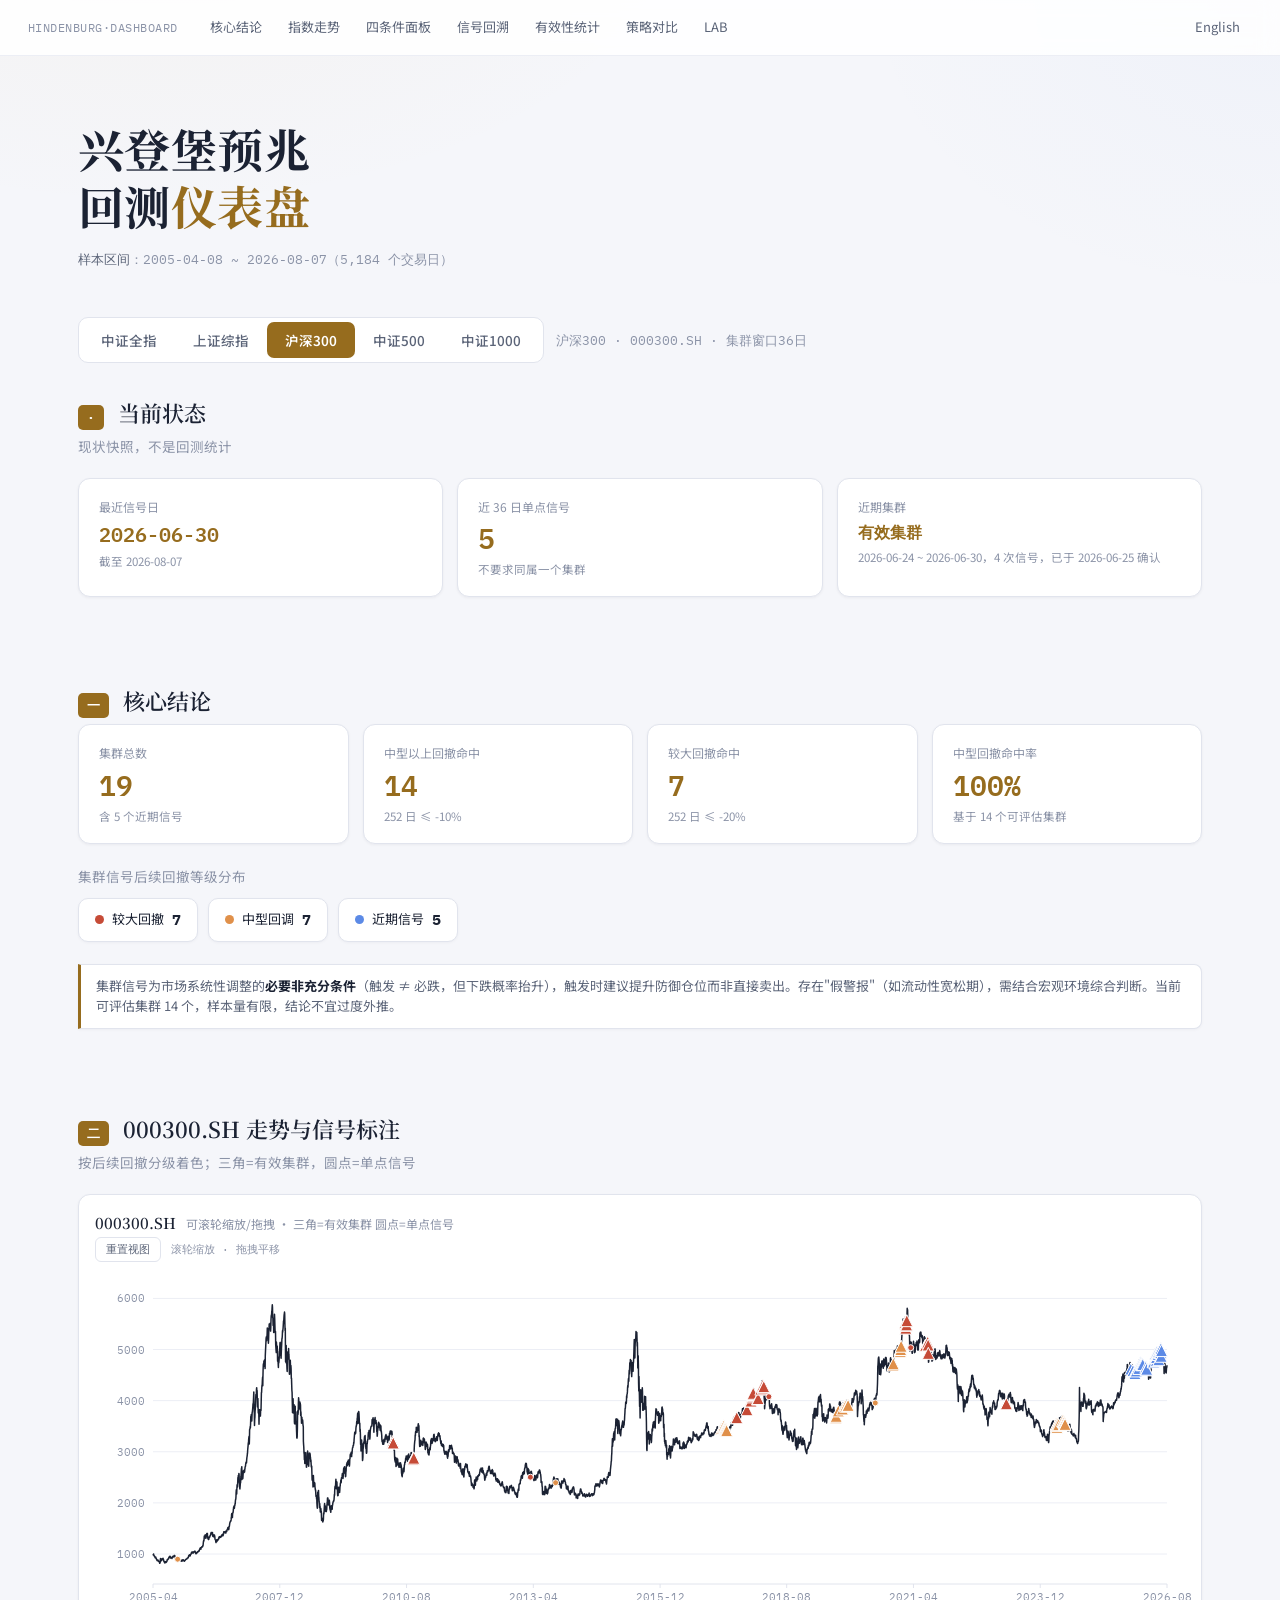
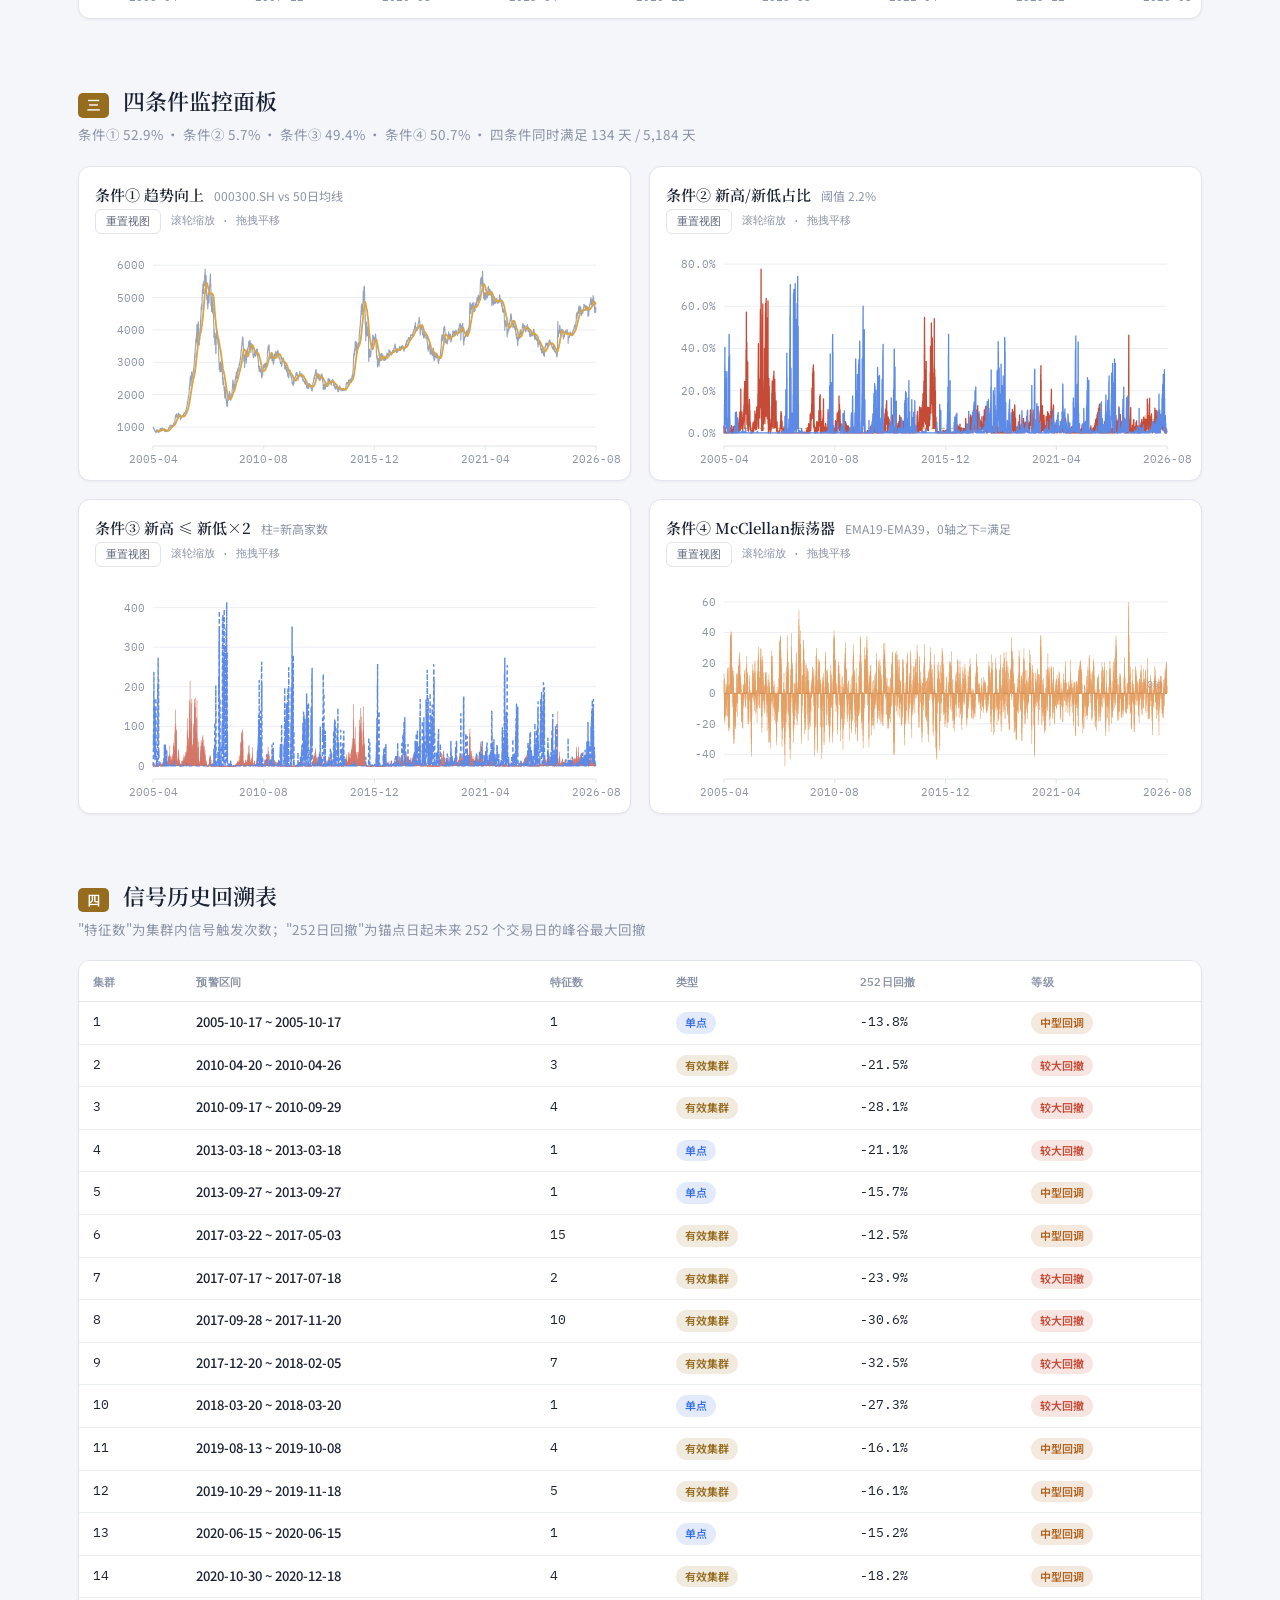
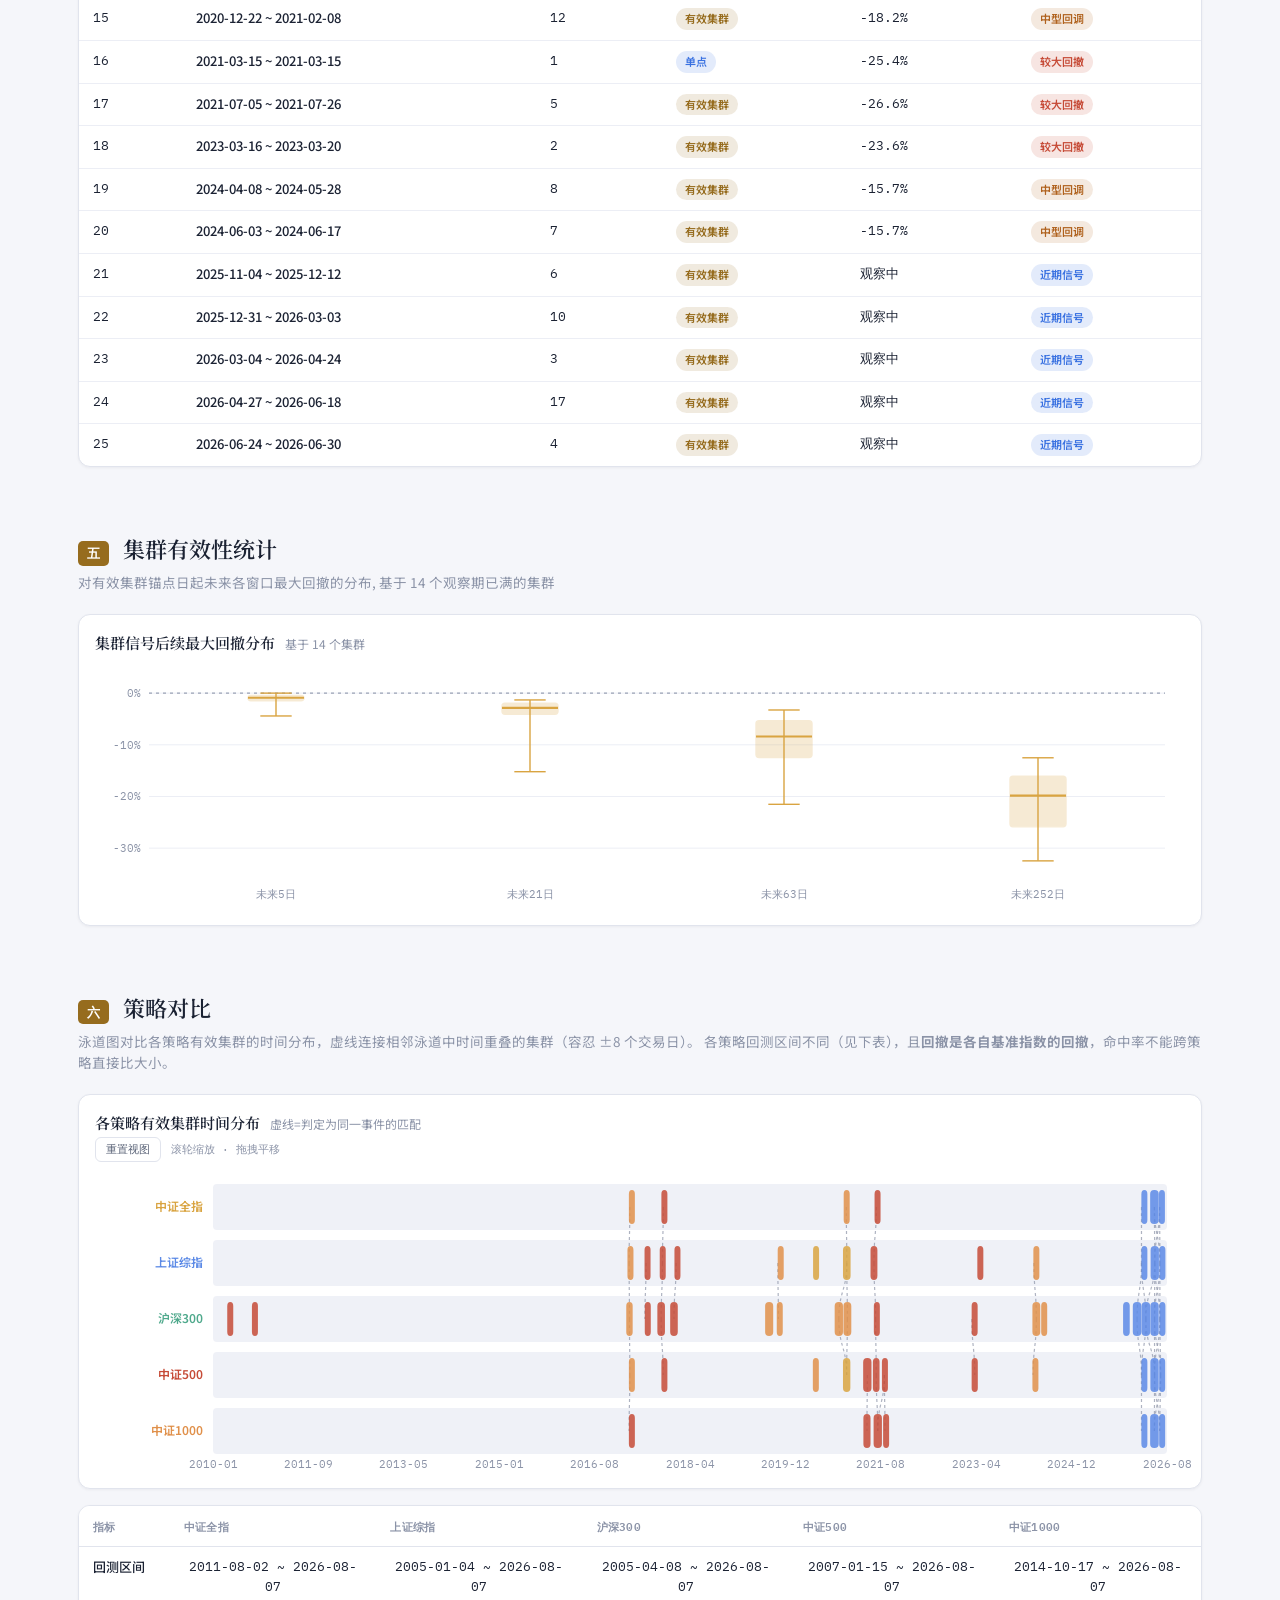
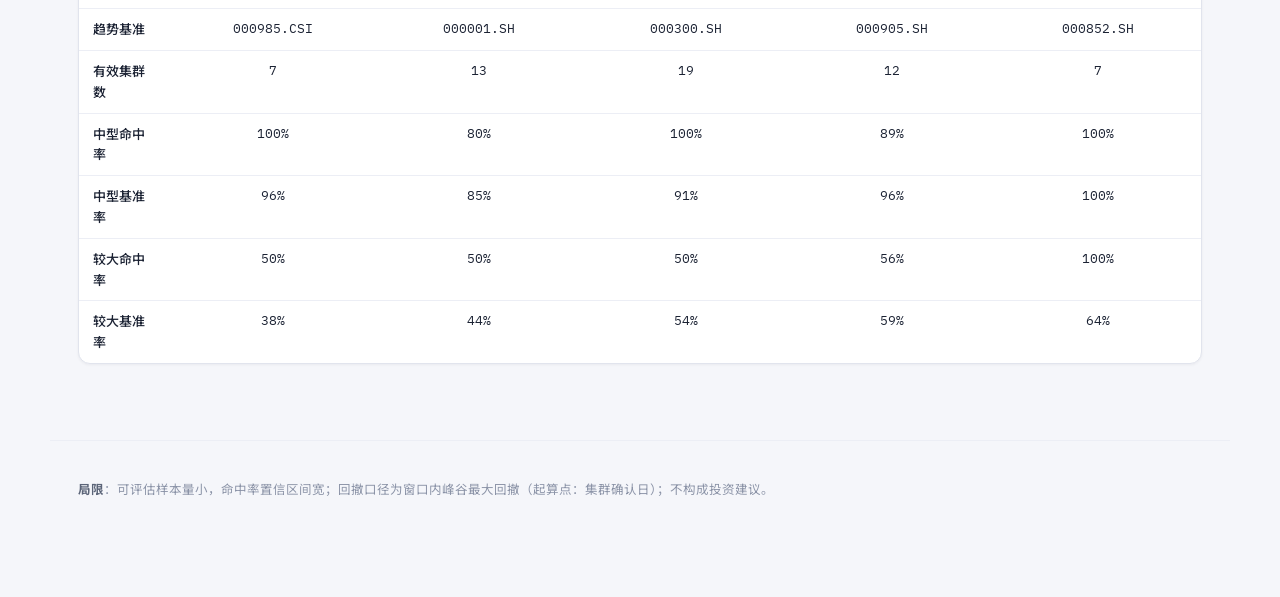
==== commit ae2c8c22: "仪表盘与参数实验室支持中英双语 - 新增 assets/i18n.js：页面所有文字的中英对照表；数据中的中文取值只在显示时翻译 - viz.py / lab.py 只负责页面结构，同一份代码生成 d" ====
--- a/docs/dashboard.html
+++ b/docs/dashboard.html
@@ -222,56 +222,59 @@
 .cmp-tbl th, .cmp-tbl td{text-align:center;}
 .cmp-tbl th:first-child, .cmp-tbl td:first-child{text-align:left;}
 
+.topnav .lang-switch{margin-left:auto;}
 </style>
 </head>
 <body>
 <nav class="topnav">
   <span class="brand">HINDENBURG·DASHBOARD</span>
-  <a href="#summary">核心结论</a><a href="#trend">指数走势</a>
-  <a href="#panel">四条件面板</a><a href="#history">信号回溯</a>
-  <a href="#stats">有效性统计</a><a href="#compare">策略对比</a>
+  <a href="#summary" data-i18n="nav_summary"></a><a href="#trend" data-i18n="nav_trend"></a>
+  <a href="#panel" data-i18n="nav_panel"></a><a href="#history" data-i18n="nav_history"></a>
+  <a href="#stats" data-i18n="nav_stats"></a><a href="#compare" data-i18n="nav_compare"></a>
+  <a href="lab.html">LAB</a>
+  <a class="lang-switch" href="dashboard_en.html" data-i18n="lang_switch"></a>
 </nav>
 
 <header class="hero">
-  <h1>兴登堡预兆<br>回测<em>仪表盘</em></h1>
+  <h1 data-i18n="hero_dash"></h1>
   <div class="meta-row">
-    <span><b>样本区间</b>：<span id="hero-range"></span></span>
+    <span><b data-i18n="sample_period"></b><span data-i18n="colon"></span><span id="hero-range"></span></span>
   </div>
 </header>
 
 <div class="section" style="padding-bottom:0">
   <div class="toggle-row">
-    <div class="toggle-group"><button class="toggle-btn active" data-cfg="ashare" type="button">中证全指</button>
-<button class="toggle-btn" data-cfg="general" type="button">上证综指</button>
-<button class="toggle-btn" data-cfg="300" type="button">沪深300</button>
-<button class="toggle-btn" data-cfg="500" type="button">中证500</button>
-<button class="toggle-btn" data-cfg="1000" type="button">中证1000</button></div>
+    <div class="toggle-group"><button class="toggle-btn active" data-cfg="ashare" type="button" data-v="中证全指">中证全指</button>
+<button class="toggle-btn" data-cfg="general" type="button" data-v="上证综指">上证综指</button>
+<button class="toggle-btn" data-cfg="300" type="button" data-v="沪深300">沪深300</button>
+<button class="toggle-btn" data-cfg="500" type="button" data-v="中证500">中证500</button>
+<button class="toggle-btn" data-cfg="1000" type="button" data-v="中证1000">中证1000</button></div>
     <span class="toggle-caption" id="toggle-caption"></span>
   </div>
 </div>
 
 <section class="section" id="status">
-  <div class="section-head"><span class="section-num">·</span><h2>当前状态</h2></div>
-  <p class="section-sub">现状快照，不是回测统计</p>
+  <div class="section-head"><span class="section-num">·</span><h2 data-i18n="sec_status"></h2></div>
+  <p class="section-sub" data-i18n="sec_status_sub"></p>
   <div class="stat-grid" id="status-grid"></div>
 </section>
 
 <section class="section" id="summary">
-  <div class="section-head"><span class="section-num">一</span><h2>核心结论</h2></div>
+  <div class="section-head"><span class="section-num" data-i18n="num1"></span><h2 data-i18n="sec_summary"></h2></div>
   <div class="stat-grid" id="stat-grid"></div>
-  <p class="section-sub" style="margin-bottom:10px">集群信号后续回撤等级分布</p>
+  <p class="section-sub" style="margin-bottom:10px" data-i18n="sec_summary_sub"></p>
   <div class="pill-row" id="pill-row"></div>
   <div class="section-note warn" id="summary-note"></div>
 </section>
 
 <section class="section" id="trend">
-  <div class="section-head"><span class="section-num">二</span><h2 id="trend-title">指数走势与信号标注</h2></div>
-  <p class="section-sub">按后续回撤分级着色；三角=有效集群，圆点=单点信号</p>
+  <div class="section-head"><span class="section-num" data-i18n="num2"></span><h2 id="trend-title"></h2></div>
+  <p class="section-sub" data-i18n="sec_trend_sub"></p>
   <div id="chart-trend"></div>
 </section>
 
 <section class="section" id="panel">
-  <div class="section-head"><span class="section-num">三</span><h2>四条件监控面板</h2></div>
+  <div class="section-head"><span class="section-num" data-i18n="num3"></span><h2 data-i18n="sec_panel"></h2></div>
   <p class="section-sub" id="panel-sub"></p>
   <div class="chart-grid cols-2-2">
     <div id="chart-cond1"></div><div id="chart-cond2"></div>
@@ -280,48 +283,331 @@
 </section>
 
 <section class="section" id="history">
-  <div class="section-head"><span class="section-num">四</span><h2>信号历史回溯表</h2></div>
+  <div class="section-head"><span class="section-num" data-i18n="num4"></span><h2 data-i18n="sec_history"></h2></div>
   <p class="section-sub" id="history-sub"></p>
   <div class="tbl-wrap"><div class="tbl-scroll"><table class="rpt">
-    <thead><tr><th>集群</th><th>预警区间</th><th>特征数</th><th>类型</th><th id="history-ddhead">回撤</th><th>等级</th></tr></thead>
+    <thead><tr><th data-i18n="col_cluster"></th><th data-i18n="col_period"></th><th data-i18n="col_count"></th><th data-i18n="col_type"></th><th id="history-ddhead"></th><th data-i18n="col_grade"></th></tr></thead>
     <tbody id="history-tbody"></tbody></table></div></div>
 </section>
 
 <section class="section" id="stats">
-  <div class="section-head"><span class="section-num">五</span><h2>集群有效性统计</h2></div>
+  <div class="section-head"><span class="section-num" data-i18n="num5"></span><h2 data-i18n="sec_stats"></h2></div>
   <p class="section-sub" id="stats-sub"></p>
   <div id="chart-box"></div>
 </section>
 
 
 <section class="section" id="compare">
-  <div class="section-head"><span class="section-num">六</span><h2>策略对比</h2></div>
-  <p class="section-sub">泳道图对比各策略有效集群的时间分布，虚线连接相邻泳道中时间重叠的集群（容忍 ±8 个交易日）。
-  各策略回测区间不同（见下表），且<b>回撤是各自基准指数的回撤</b>，命中率不能跨策略直接比大小。</p>
+  <div class="section-head"><span class="section-num" data-i18n="num6"></span><h2 data-i18n="sec_compare"></h2></div>
+  <p class="section-sub" data-i18n="compare_sub" data-arg="8"></p>
   <div id="chart-timeline"></div>
   <div style="height:16px"></div>
   <div class="tbl-wrap"><div class="tbl-scroll"><table class="rpt cmp-tbl">
-    <thead><tr><th>指标</th><th>中证全指</th><th>上证综指</th><th>沪深300</th><th>中证500</th><th>中证1000</th></tr></thead>
-    <tbody><tr><td class="strong">回测区间</td><td class="num">2011-08-02 ~ 2026-08-07</td><td class="num">2005-01-04 ~ 2026-08-07</td><td class="num">2005-04-08 ~ 2026-08-07</td><td class="num">2007-01-15 ~ 2026-08-07</td><td class="num">2014-10-17 ~ 2026-08-07</td></tr>
-<tr><td class="strong">趋势基准</td><td class="num">000985.CSI</td><td class="num">000001.SH</td><td class="num">000300.SH</td><td class="num">000905.SH</td><td class="num">000852.SH</td></tr>
-<tr><td class="strong">有效集群数</td><td class="num">7</td><td class="num">13</td><td class="num">19</td><td class="num">12</td><td class="num">7</td></tr>
-<tr><td class="strong">中型命中率</td><td class="num">100%</td><td class="num">80%</td><td class="num">100%</td><td class="num">89%</td><td class="num">100%</td></tr>
-<tr><td class="strong">中型基准率</td><td class="num">96%</td><td class="num">85%</td><td class="num">91%</td><td class="num">96%</td><td class="num">100%</td></tr>
-<tr><td class="strong">较大命中率</td><td class="num">50%</td><td class="num">50%</td><td class="num">50%</td><td class="num">56%</td><td class="num">100%</td></tr>
-<tr><td class="strong">较大基准率</td><td class="num">38%</td><td class="num">44%</td><td class="num">54%</td><td class="num">59%</td><td class="num">64%</td></tr></tbody></table></div></div>
+    <thead><tr><th data-i18n="cmp_metric"></th><th data-v="中证全指"></th><th data-v="上证综指"></th><th data-v="沪深300"></th><th data-v="中证500"></th><th data-v="中证1000"></th></tr></thead>
+    <tbody><tr><td class="strong" data-i18n="cmp_period"></td><td class="num">2011-08-02 ~ 2026-08-07</td><td class="num">2005-01-04 ~ 2026-08-07</td><td class="num">2005-04-08 ~ 2026-08-07</td><td class="num">2007-01-15 ~ 2026-08-07</td><td class="num">2014-10-17 ~ 2026-08-07</td></tr>
+<tr><td class="strong" data-i18n="cmp_bench"></td><td class="num"><span data-v="000985.CSI"></span></td><td class="num"><span data-v="000001.SH"></span></td><td class="num"><span data-v="000300.SH"></span></td><td class="num"><span data-v="000905.SH"></span></td><td class="num"><span data-v="000852.SH"></span></td></tr>
+<tr><td class="strong" data-i18n="cmp_nvalid"></td><td class="num">7</td><td class="num">13</td><td class="num">19</td><td class="num">12</td><td class="num">7</td></tr>
+<tr><td class="strong" data-i18n="cmp_hit_mid"></td><td class="num">100%</td><td class="num">80%</td><td class="num">100%</td><td class="num">89%</td><td class="num">100%</td></tr>
+<tr><td class="strong" data-i18n="cmp_base_mid"></td><td class="num">96%</td><td class="num">85%</td><td class="num">91%</td><td class="num">96%</td><td class="num">100%</td></tr>
+<tr><td class="strong" data-i18n="cmp_hit_big"></td><td class="num">50%</td><td class="num">50%</td><td class="num">50%</td><td class="num">56%</td><td class="num">100%</td></tr>
+<tr><td class="strong" data-i18n="cmp_base_big"></td><td class="num">38%</td><td class="num">44%</td><td class="num">54%</td><td class="num">59%</td><td class="num">64%</td></tr></tbody></table></div></div>
 </section>
-<script>window.__TIMELINE__ = {"dates": ["2010-01-18", "2010-01-19", "2010-01-20", "2010-01-21", "2010-01-22", "2010-01-25", "2010-01-26", "2010-01-27", "2010-01-28", "2010-01-29", "2010-02-01", "2010-02-02", "2010-02-03", "2010-02-04", "2010-02-05", "2010-02-08", "2010-02-09", "2010-02-10", "2010-02-11", "2010-02-12", "2010-02-22", "2010-02-23", "2010-02-24", "2010-02-25", "2010-02-26", "2010-03-01", "2010-03-02", "2010-03-03", "2010-03-04", "2010-03-05", "2010-03-08", "2010-03-09", "2010-03-10", "2010-03-11", "2010-03-12", "2010-03-15", "2010-03-16", "2010-03-17", "2010-03-18", "2010-03-19", "2010-03-22", "2010-03-23", "2010-03-24", "2010-03-25", "2010-03-26", "2010-03-29", "2010-03-30", "2010-03-31", "2010-04-01", "2010-04-02", "2010-04-06", "2010-04-07", "2010-04-08", "2010-04-09", "2010-04-12", "2010-04-13", "2010-04-14", "2010-04-15", "2010-04-16", "2010-04-19", "2010-04-20", "2010-04-21", "2010-04-22", "2010-04-23", "2010-04-26", "2010-04-27", "2010-04-28", "2010-04-29", "2010-04-30", "2010-05-04", "2010-05-05", "2010-05-06", "2010-05-07", "2010-05-10", "2010-05-11", "2010-05-12", "2010-05-13", "2010-05-14", "2010-05-17", "2010-05-18", "2010-05-19", "2010-05-20", "2010-05-21", "2010-05-24", "2010-05-25", "2010-05-26", "2010-05-27", "2010-05-28", "2010-05-31", "2010-06-01", "2010-06-02", "2010-06-03", "2010-06-04", "2010-06-07", "2010-06-08", "2010-06-09", "2010-06-10", "2010-06-11", "2010-06-17", "2010-06-18", "2010-06-21", "2010-06-22", "2010-06-23", "2010-06-24", "2010-06-25", "2010-06-28", "2010-06-29", "2010-06-30", "2010-07-01", "2010-07-02", "2010-07-05", "2010-07-06", "2010-07-07", "2010-07-08", "2010-07-09", "2010-07-12", "2010-07-13", "2010-07-14", "2010-07-15", "2010-07-16", "2010-07-19", "2010-07-20", "2010-07-21", "2010-07-22", "2010-07-23", "2010-07-26", "2010-07-27", "2010-07-28", "2010-07-29", "2010-07-30", "2010-08-02", "2010-08-03", "2010-08-04", "2010-08-05", "2010-08-06", "2010-08-09", "2010-08-10", "2010-08-11", "2010-08-12", "2010-08-13", "2010-08-16", "2010-08-17", "2010-08-18", "2010-08-19", "2010-08-20", "2010-08-23", "2010-08-24", "2010-08-25", "2010-08-26", "2010-08-27", "2010-08-30", "2010-08-31", "2010-09-01", "2010-09-02", "2010-09-03", "2010-09-06", "2010-09-07", "2010-09-08", "2010-09-09", "2010-09-10", "2010-09-13", "2010-09-14", "2010-09-15", "2010-09-16", "2010-09-17", "2010-09-20", "2010-09-21", "2010-09-27", "2010-09-28", "2010-09-29", "2010-09-30", "2010-10-08", "2010-10-11", "2010-10-12", "2010-10-13", "2010-10-14", "2010-10-15", "2010-10-18", "2010-10-19", "2010-10-20", "2010-10-21", "2010-10-22", "2010-10-25", "2010-10-26", "2010-10-27", "2010-10-28", "2010-10-29", "2010-11-01", "2010-11-02", "2010-11-03", "2010-11-04", "2010-11-05", "2010-11-08", "2010-11-09", "2010-11-10", "2010-11-11", "2010-11-12", "2010-11-15", "2010-11-16", "2010-11-17", "2010-11-18", "2010-11-19", "2010-11-22", "2010-11-23", "2010-11-24", "2010-11-25", "2010-11-26", "2010-11-29", "2010-11-30", "2010-12-01", "2010-12-02", "2010-12-03", "2010-12-06", "2010-12-07", "2010-12-08", "2010-12-09", "2010-12-10", "2010-12-13", "2010-12-14", "2010-12-15", "2010-12-16", "2010-12-17", "2010-12-20", "2010-12-21", "2010-12-22", "2010-12-23", "2010-12-24", "2010-12-27", "2010-12-28", "2010-12-29", "2010-12-30", "2010-12-31", "2011-01-04", "2011-01-05", "2011-01-06", "2011-01-07", "2011-01-10", "2011-01-11", "2011-01-12", "2011-01-13", "2011-01-14", "2011-01-17", "2011-01-18", "2011-01-19", "2011-01-20", "2011-01-21", "2011-01-24", "2011-01-25", "2011-01-26", "2011-01-27", "2011-01-28", "2011-01-31", "2011-02-01", "2011-02-09", "2011-02-10", "2011-02-11", "2011-02-14", "2011-02-15", "2011-02-16", "2011-02-17", "2011-02-18", "2011-02-21", "2011-02-22", "2011-02-23", "2011-02-24", "2011-02-25", "2011-02-28", "2011-03-01", "2011-03-02", "2011-03-03", "2011-03-04", "2011-03-07", "2011-03-08", "2011-03-09", "2011-03-10", "2011-03-11", "2011-03-14", "2011-03-15", "2011-03-16", "2011-03-17", "2011-03-18", "2011-03-21", "2011-03-22", "2011-03-23", "2011-03-24", "2011-03-25", "2011-03-28", "2011-03-29", "2011-03-30", "2011-03-31", "2011-04-01", "2011-04-06", "2011-04-07", "2011-04-08", "2011-04-11", "2011-04-12", "2011-04-13", "2011-04-14", "2011-04-15", "2011-04-18", "2011-04-19", "2011-04-20", "2011-04-21", "2011-04-22", "2011-04-25", "2011-04-26", "2011-04-27", "2011-04-28", "2011-04-29", "2011-05-03", "2011-05-04", "2011-05-05", "2011-05-06", "2011-05-09", "2011-05-10", "2011-05-11", "2011-05-12", "2011-05-13", "2011-05-16", "2011-05-17", "2011-05-18", "2011-05-19", "2011-05-20", "2011-05-23", "2011-05-24", "2011-05-25", "2011-05-26", "2011-05-27", "2011-05-30", "2011-05-31", "2011-06-01", "2011-06-02", "2011-06-03", "2011-06-07", "2011-06-08", "2011-06-09", "2011-06-10", "2011-06-13", "2011-06-14", "2011-06-15", "2011-06-16", "2011-06-17", "2011-06-20", "2011-06-21", "2011-06-22", "2011-06-23", "2011-06-24", "2011-06-27", "2011-06-28", "2011-06-29", "2011-06-30", "2011-07-01", "2011-07-04", "2011-07-05", "2011-07-06", "2011-07-07", "2011-07-08", "2011-07-11", "2011-07-12", "2011-07-13", "2011-07-14", "2011-07-15", "2011-07-18", "2011-07-19", "2011-07-20", "2011-07-21", "2011-07-22", "2011-07-25", "2011-07-26", "2011-07-27", "2011-07-28", "2011-07-29", "2011-08-01", "2011-08-02", "2011-08-03", "2011-08-04", "2011-08-05", "2011-08-08", "2011-08-09", "2011-08-10", "2011-08-11", "2011-08-12", "2011-08-15", "2011-08-16", "2011-08-17", "2011-08-18", "2011-08-19", "2011-08-22", "2011-08-23", "2011-08-24", "2011-08-25", "2011-08-26", "2011-08-29", "2011-08-30", "2011-08-31", "2011-09-01", "2011-09-02", "2011-09-05", "2011-09-06", "2011-09-07", "2011-09-08", "2011-09-09", "2011-09-13", "2011-09-14", "2011-09-15", "2011-09-16", "2011-09-19", "2011-09-20", "2011-09-21", "2011-09-22", "2011-09-23", "2011-09-26", "2011-09-27", "2011-09-28", "2011-09-29", "2011-09-30", "2011-10-10", "2011-10-11", "2011-10-12", "2011-10-13", "2011-10-14", "2011-10-17", "2011-10-18", "2011-10-19", "2011-10-20", "2011-10-21", "2011-10-24", "2011-10-25", "2011-10-26", "2011-10-27", "2011-10-28", "2011-10-31", "2011-11-01", "2011-11-02", "2011-11-03", "2011-11-04", "2011-11-07", "2011-11-08", "2011-11-09", "2011-11-10", "2011-11-11", "2011-11-14", "2011-11-15", "2011-11-16", "2011-11-17", "2011-11-18", "2011-11-21", "2011-11-22", "2011-11-23", "2011-11-24", "2011-11-25", "2011-11-28", "2011-11-29", "2011-11-30", "2011-12-01", "2011-12-02", "2011-12-05", "2011-12-06", "2011-12-07", "2011-12-08", "2011-12-09", "2011-12-12", "2011-12-13", "2011-12-14", "2011-12-15", "2011-12-16", "2011-12-19", "2011-12-20", "2011-12-21", "2011-12-22", "2011-12-23", "2011-12-26", "2011-12-27", "2011-12-28", "2011-12-29", "2011-12-30", "2012-01-04", "2012-01-05", "2012-01-06", "2012-01-09", "2012-01-10", "2012-01-11", "2012-01-12", "2012-01-13", "2012-01-16", "2012-01-17", "2012-01-18", "2012-01-19", "2012-01-20", "2012-01-30", "2012-01-31", "2012-02-01", "2012-02-02", "2012-02-03", "2012-02-06", "2012-02-07", "2012-02-08", "2012-02-09", "2012-02-10", "2012-02-13", "2012-02-14", "2012-02-15", "2012-02-16", "2012-02-17", "2012-02-20", "2012-02-21", "2012-02-22", "2012-02-23", "2012-02-24", "2012-02-27", "2012-02-28", "2012-02-29", "2012-03-01", "2012-03-02", "2012-03-05", "2012-03-06", "2012-03-07", "2012-03-08", "2012-03-09", "2012-03-12", "2012-03-13", "2012-03-14", "2012-03-15", "2012-03-16", "2012-03-19", "2012-03-20", "2012-03-21", "2012-03-22", "2012-03-23", "2012-03-26", "2012-03-27", "2012-03-28", "2012-03-29", "2012-03-30", "2012-04-05", "2012-04-06", "2012-04-09", "2012-04-10", "2012-04-11", "2012-04-12", "2012-04-13", "2012-04-16", "2012-04-17", "2012-04-18", "2012-04-19", "2012-04-20", "2012-04-23", "2012-04-24", "2012-04-25", "2012-04-26", "2012-04-27", "2012-05-02", "2012-05-03", "2012-05-04", "2012-05-07", "2012-05-08", "2012-05-09", "2012-05-10", "2012-05-11", "2012-05-14", "2012-05-15", "2012-05-16", "2012-05-17", "2012-05-18", "2012-05-21", "2012-05-22", "2012-05-23", "2012-05-24", "2012-05-25", "2012-05-28", "2012-05-29", "2012-05-30", "2012-05-31", "2012-06-01", "2012-06-04", "2012-06-05", "2012-06-06", "2012-06-07", "2012-06-08", "2012-06-11", "2012-06-12", "2012-06-13", "2012-06-14", "2012-06-15", "2012-06-18", "2012-06-19", "2012-06-20", "2012-06-21", "2012-06-25", "2012-06-26", "2012-06-27", "2012-06-28", "2012-06-29", "2012-07-02", "2012-07-03", "2012-07-04", "2012-07-05", "2012-07-06", "2012-07-09", "2012-07-10", "2012-07-11", "2012-07-12", "2012-07-13", "2012-07-16", "2012-07-17", "2012-07-18", "2012-07-19", "2012-07-20", "2012-07-23", "2012-07-24", "2012-07-25", "2012-07-26", "2012-07-27", "2012-07-30", "2012-07-31", "2012-08-01", "2012-08-02", "2012-08-03", "2012-08-06", "2012-08-07", "2012-08-08", "2012-08-09", "2012-08-10", "2012-08-13", "2012-08-14", "2012-08-15", "2012-08-16", "2012-08-17", "2012-08-20", "2012-08-21", "2012-08-22", "2012-08-23", "2012-08-24", "2012-08-27", "2012-08-28", "2012-08-29", "2012-08-30", "2012-08-31", "2012-09-03", "2012-09-04", "2012-09-05", "2012-09-06", "2012-09-07", "2012-09-10", "2012-09-11", "2012-09-12", "2012-09-13", "2012-09-14", "2012-09-17", "2012-09-18", "2012-09-19", "2012-09-20", "2012-09-21", "2012-09-24", "2012-09-25", "2012-09-26", "2012-09-27", "2012-09-28", "2012-10-08", "2012-10-09", "2012-10-10", "2012-10-11", "2012-10-12", "2012-10-15", "2012-10-16", "2012-10-17", "2012-10-18", "2012-10-19", "2012-10-22", "2012-10-23", "2012-10-24", "2012-10-25", "2012-10-26", "2012-10-29", "2012-10-30", "2012-10-31", "2012-11-01", "2012-11-02", "2012-11-05", "2012-11-06", "2012-11-07", "2012-11-08", "2012-11-09", "2012-11-12", "2012-11-13", "2012-11-14", "2012-11-15", "2012-11-16", "2012-11-19", "2012-11-20", "2012-11-21", "2012-11-22", "2012-11-23", "2012-11-26", "2012-11-27", "2012-11-28", "2012-11-29", "2012-11-30", "2012-12-03", "2012-12-04", "2012-12-05", "2012-12-06", "2012-12-07", "2012-12-10", "2012-12-11", "2012-12-12", "2012-12-13", "2012-12-14", "2012-12-17", "2012-12-18", "2012-12-19", "2012-12-20", "2012-12-21", "2012-12-24", "2012-12-25", "2012-12-26", "2012-12-27", "2012-12-28", "2012-12-31", "2013-01-04", "2013-01-07", "2013-01-08", "2013-01-09", "2013-01-10", "2013-01-11", "2013-01-14", "2013-01-15", "2013-01-16", "2013-01-17", "2013-01-18", "2013-01-21", "2013-01-22", "2013-01-23", "2013-01-24", "2013-01-25", "2013-01-28", "2013-01-29", "2013-01-30", "2013-01-31", "2013-02-01", "2013-02-04", "2013-02-05", "2013-02-06", "2013-02-07", "2013-02-08", "2013-02-18", "2013-02-19", "2013-02-20", "2013-02-21", "2013-02-22", "2013-02-25", "2013-02-26", "2013-02-27", "2013-02-28", "2013-03-01", "2013-03-04", "2013-03-05", "2013-03-06", "2013-03-07", "2013-03-08", "2013-03-11", "2013-03-12", "2013-03-13", "2013-03-14", "2013-03-15", "2013-03-18", "2013-03-19", "2013-03-20", "2013-03-21", "2013-03-22", "2013-03-25", "2013-03-26", "2013-03-27", "2013-03-28", "2013-03-29", "2013-04-01", "2013-04-02", "2013-04-03", "2013-04-08", "2013-04-09", "2013-04-10", "2013-04-11", "2013-04-12", "2013-04-15", "2013-04-16", "2013-04-17", "2013-04-18", "2013-04-19", "2013-04-22", "2013-04-23", "2013-04-24", "2013-04-25", "2013-04-26", "2013-05-02", "2013-05-03", "2013-05-06", "2013-05-07", "2013-05-08", "2013-05-09", "2013-05-10", "2013-05-13", "2013-05-14", "2013-05-15", "2013-05-16", "2013-05-17", "2013-05-20", "2013-05-21", "2013-05-22", "2013-05-23", "2013-05-24", "2013-05-27", "2013-05-28", "2013-05-29", "2013-05-30", "2013-05-31", "2013-06-03", "2013-06-04", "2013-06-05", "2013-06-06", "2013-06-07", "2013-06-13", "2013-06-14", "2013-06-17", "2013-06-18", "2013-06-19", "2013-06-20", "2013-06-21", "2013-06-24", "2013-06-25", "2013-06-26", "2013-06-27", "2013-06-28", "2013-07-01", "2013-07-02", "2013-07-03", "2013-07-04", "2013-07-05", "2013-07-08", "2013-07-09", "2013-07-10", "2013-07-11", "2013-07-12", "2013-07-15", "2013-07-16", "2013-07-17", "2013-07-18", "2013-07-19", "2013-07-22", "2013-07-23", "2013-07-24", "2013-07-25", "2013-07-26", "2013-07-29", "2013-07-30", "2013-07-31", "2013-08-01", "2013-08-02", "2013-08-05", "2013-08-06", "2013-08-07", "2013-08-08", "2013-08-09", "2013-08-12", "2013-08-13", "2013-08-14", "2013-08-15", "2013-08-16", "2013-08-19", "2013-08-20", "2013-08-21", "2013-08-22", "2013-08-23", "2013-08-26", "2013-08-27", "2013-08-28", "2013-08-29", "2013-08-30", "2013-09-02", "2013-09-03", "2013-09-04", "2013-09-05", "2013-09-06", "2013-09-09", "2013-09-10", "2013-09-11", "2013-09-12", "2013-09-13", "2013-09-16", "2013-09-17", "2013-09-18", "2013-09-23", "2013-09-24", "2013-09-25", "2013-09-26", "2013-09-27", "2013-09-30", "2013-10-08", "2013-10-09", "2013-10-10", "2013-10-11", "2013-10-14", "2013-10-15", "2013-10-16", "2013-10-17", "2013-10-18", "2013-10-21", "2013-10-22", "2013-10-23", "2013-10-24", "2013-10-25", "2013-10-28", "2013-10-29", "2013-10-30", "2013-10-31", "2013-11-01", "2013-11-04", "2013-11-05", "2013-11-06", "2013-11-07", "2013-11-08", "2013-11-11", "2013-11-12", "2013-11-13", "2013-11-14", "2013-11-15", "2013-11-18", "2013-11-19", "2013-11-20", "2013-11-21", "2013-11-22", "2013-11-25", "2013-11-26", "2013-11-27", "2013-11-28", "2013-11-29", "2013-12-02", "2013-12-03", "2013-12-04", "2013-12-05", "2013-12-06", "2013-12-09", "2013-12-10", "2013-12-11", "2013-12-12", "2013-12-13", "2013-12-16", "2013-12-17", "2013-12-18", "2013-12-19", "2013-12-20", "2013-12-23", "2013-12-24", "2013-12-25", "2013-12-26", "2013-12-27", "2013-12-30", "2013-12-31", "2014-01-02", "2014-01-03", "2014-01-06", "2014-01-07", "2014-01-08", "2014-01-09", "2014-01-10", "2014-01-13", "2014-01-14", "2014-01-15", "2014-01-16", "2014-01-17", "2014-01-20", "2014-01-21", "2014-01-22", "2014-01-23", "2014-01-24", "2014-01-27", "2014-01-28", "2014-01-29", "2014-01-30", "2014-02-07", "2014-02-10", "2014-02-11", "2014-02-12", "2014-02-13", "2014-02-14", "2014-02-17", "2014-02-18", "2014-02-19", "2014-02-20", "2014-02-21", "2014-02-24", "2014-02-25", "2014-02-26", "2014-02-27", "2014-02-28", "2014-03-03", "2014-03-04", "2014-03-05", "2014-03-06", "2014-03-07", "2014-03-10", "2014-03-11", "2014-03-12", "2014-03-13", "2014-03-14", "2014-03-17", "2014-03-18", "2014-03-19", "2014-03-20", "2014-03-21", "2014-03-24", "2014-03-25", "2014-03-26", "2014-03-27", "2014-03-28", "2014-03-31", "2014-04-01", "2014-04-02", "2014-04-03", "2014-04-04", "2014-04-08", "2014-04-09", "2014-04-10", "2014-04-11", "2014-04-14", "2014-04-15", "2014-04-16", "2014-04-17", "2014-04-18", "2014-04-21", "2014-04-22", "2014-04-23", "2014-04-24", "2014-04-25", "2014-04-28", "2014-04-29", "2014-04-30", "2014-05-05", "2014-05-06", "2014-05-07", "2014-05-08", "2014-05-09", "2014-05-12", "2014-05-13", "2014-05-14", "2014-05-15", "2014-05-16", "2014-05-19", "2014-05-20", "2014-05-21", "2014-05-22", "2014-05-23", "2014-05-26", "2014-05-27", "2014-05-28", "2014-05-29", "2014-05-30", "2014-06-03", "2014-06-04", "2014-06-05", "2014-06-06", "2014-06-09", "2014-06-10", "2014-06-11", "2014-06-12", "2014-06-13", "2014-06-16", "2014-06-17", "2014-06-18", "2014-06-19", "2014-06-20", "2014-06-23", "2014-06-24", "2014-06-25", "2014-06-26", "2014-06-27", "2014-06-30", "2014-07-01", "2014-07-02", "2014-07-03", "2014-07-04", "2014-07-07", "2014-07-08", "2014-07-09", "2014-07-10", "2014-07-11", "2014-07-14", "2014-07-15", "2014-07-16", "2014-07-17", "2014-07-18", "2014-07-21", "2014-07-22", "2014-07-23", "2014-07-24", "2014-07-25", "2014-07-28", "2014-07-29", "2014-07-30", "2014-07-31", "2014-08-01", "2014-08-04", "2014-08-05", "2014-08-06", "2014-08-07", "2014-08-08", "2014-08-11", "2014-08-12", "2014-08-13", "2014-08-14", "2014-08-15", "2014-08-18", "2014-08-19", "2014-08-20", "2014-08-21", "2014-08-22", "2014-08-25", "2014-08-26", "2014-08-27", "2014-08-28", "2014-08-29", "2014-09-01", "2014-09-02", "2014-09-03", "2014-09-04", "2014-09-05", "2014-09-09", "2014-09-10", "2014-09-11", "2014-09-12", "2014-09-15", "2014-09-16", "2014-09-17", "2014-09-18", "2014-09-19", "2014-09-22", "2014-09-23", "2014-09-24", "2014-09-25", "2014-09-26", "2014-09-29", "2014-09-30", "2014-10-08", "2014-10-09", "2014-10-10", "2014-10-13", "2014-10-14", "2014-10-15", "2014-10-16", "2014-10-17", "2014-10-20", "2014-10-21", "2014-10-22", "2014-10-23", "2014-10-24", "2014-10-27", "2014-10-28", "2014-10-29", "2014-10-30", "2014-10-31", "2014-11-03", "2014-11-04", "2014-11-05", "2014-11-06", "2014-11-07", "2014-11-10", "2014-11-11", "2014-11-12", "2014-11-13", "2014-11-14", "2014-11-17", "2014-11-18", "2014-11-19", "2014-11-20", "2014-11-21", "2014-11-24", "2014-11-25", "2014-11-26", "2014-11-27", "2014-11-28", "2014-12-01", "2014-12-02", "2014-12-03", "2014-12-04", "2014-12-05", "2014-12-08", "2014-12-09", "2014-12-10", "2014-12-11", "2014-12-12", "2014-12-15", "2014-12-16", "2014-12-17", "2014-12-18", "2014-12-19", "2014-12-22", "2014-12-23", "2014-12-24", "2014-12-25", "2014-12-26", "2014-12-29", "2014-12-30", "2014-12-31", "2015-01-05", "2015-01-06", "2015-01-07", "2015-01-08", "2015-01-09", "2015-01-12", "2015-01-13", "2015-01-14", "2015-01-15", "2015-01-16", "2015-01-19", "2015-01-20", "2015-01-21", "2015-01-22", "2015-01-23", "2015-01-26", "2015-01-27", "2015-01-28", "2015-01-29", "2015-01-30", "2015-02-02", "2015-02-03", "2015-02-04", "2015-02-05", "2015-02-06", "2015-02-09", "2015-02-10", "2015-02-11", "2015-02-12", "2015-02-13", "2015-02-16", "2015-02-17", "2015-02-25", "2015-02-26", "2015-02-27", "2015-03-02", "2015-03-03", "2015-03-04", "2015-03-05", "2015-03-06", "2015-03-09", "2015-03-10", "2015-03-11", "2015-03-12", "2015-03-13", "2015-03-16", "2015-03-17", "2015-03-18", "2015-03-19", "2015-03-20", "2015-03-23", "2015-03-24", "2015-03-25", "2015-03-26", "2015-03-27", "2015-03-30", "2015-03-31", "2015-04-01", "2015-04-02", "2015-04-03", "2015-04-07", "2015-04-08", "2015-04-09", "2015-04-10", "2015-04-13", "2015-04-14", "2015-04-15", "2015-04-16", "2015-04-17", "2015-04-20", "2015-04-21", "2015-04-22", "2015-04-23", "2015-04-24", "2015-04-27", "2015-04-28", "2015-04-29", "2015-04-30", "2015-05-04", "2015-05-05", "2015-05-06", "2015-05-07", "2015-05-08", "2015-05-11", "2015-05-12", "2015-05-13", "2015-05-14", "2015-05-15", "2015-05-18", "2015-05-19", "2015-05-20", "2015-05-21", "2015-05-22", "2015-05-25", "2015-05-26", "2015-05-27", "2015-05-28", "2015-05-29", "2015-06-01", "2015-06-02", "2015-06-03", "2015-06-04", "2015-06-05", "2015-06-08", "2015-06-09", "2015-06-10", "2015-06-11", "2015-06-12", "2015-06-15", "2015-06-16", "2015-06-17", "2015-06-18", "2015-06-19", "2015-06-23", "2015-06-24", "2015-06-25", "2015-06-26", "2015-06-29", "2015-06-30", "2015-07-01", "2015-07-02", "2015-07-03", "2015-07-06", "2015-07-07", "2015-07-08", "2015-07-09", "2015-07-10", "2015-07-13", "2015-07-14", "2015-07-15", "2015-07-16", "2015-07-17", "2015-07-20", "2015-07-21", "2015-07-22", "2015-07-23", "2015-07-24", "2015-07-27", "2015-07-28", "2015-07-29", "2015-07-30", "2015-07-31", "2015-08-03", "2015-08-04", "2015-08-05", "2015-08-06", "2015-08-07", "2015-08-10", "2015-08-11", "2015-08-12", "2015-08-13", "2015-08-14", "2015-08-17", "2015-08-18", "2015-08-19", "2015-08-20", "2015-08-21", "2015-08-24", "2015-08-25", "2015-08-26", "2015-08-27", "2015-08-28", "2015-08-31", "2015-09-01", "2015-09-02", "2015-09-07", "2015-09-08", "2015-09-09", "2015-09-10", "2015-09-11", "2015-09-14", "2015-09-15", "2015-09-16", "2015-09-17", "2015-09-18", "2015-09-21", "2015-09-22", "2015-09-23", "2015-09-24", "2015-09-25", "2015-09-28", "2015-09-29", "2015-09-30", "2015-10-08", "2015-10-09", "2015-10-12", "2015-10-13", "2015-10-14", "2015-10-15", "2015-10-16", "2015-10-19", "2015-10-20", "2015-10-21", "2015-10-22", "2015-10-23", "2015-10-26", "2015-10-27", "2015-10-28", "2015-10-29", "2015-10-30", "2015-11-02", "2015-11-03", "2015-11-04", "2015-11-05", "2015-11-06", "2015-11-09", "2015-11-10", "2015-11-11", "2015-11-12", "2015-11-13", "2015-11-16", "2015-11-17", "2015-11-18", "2015-11-19", "2015-11-20", "2015-11-23", "2015-11-24", "2015-11-25", "2015-11-26", "2015-11-27", "2015-11-30", "2015-12-01", "2015-12-02", "2015-12-03", "2015-12-04", "2015-12-07", "2015-12-08", "2015-12-09", "2015-12-10", "2015-12-11", "2015-12-14", "2015-12-15", "2015-12-16", "2015-12-17", "2015-12-18", "2015-12-21", "2015-12-22", "2015-12-23", "2015-12-24", "2015-12-25", "2015-12-28", "2015-12-29", "2015-12-30", "2015-12-31", "2016-01-04", "2016-01-05", "2016-01-06", "2016-01-07", "2016-01-08", "2016-01-11", "2016-01-12", "2016-01-13", "2016-01-14", "2016-01-15", "2016-01-18", "2016-01-19", "2016-01-20", "2016-01-21", "2016-01-22", "2016-01-25", "2016-01-26", "2016-01-27", "2016-01-28", "2016-01-29", "2016-02-01", "2016-02-02", "2016-02-03", "2016-02-04", "2016-02-05", "2016-02-15", "2016-02-16", "2016-02-17", "2016-02-18", "2016-02-19", "2016-02-22", "2016-02-23", "2016-02-24", "2016-02-25", "2016-02-26", "2016-02-29", "2016-03-01", "2016-03-02", "2016-03-03", "2016-03-04", "2016-03-07", "2016-03-08", "2016-03-09", "2016-03-10", "2016-03-11", "2016-03-14", "2016-03-15", "2016-03-16", "2016-03-17", "2016-03-18", "2016-03-21", "2016-03-22", "2016-03-23", "2016-03-24", "2016-03-25", "2016-03-28", "2016-03-29", "2016-03-30", "2016-03-31", "2016-04-01", "2016-04-05", "2016-04-06", "2016-04-07", "2016-04-08", "2016-04-11", "2016-04-12", "2016-04-13", "2016-04-14", "2016-04-15", "2016-04-18", "2016-04-19", "2016-04-20", "2016-04-21", "2016-04-22", "2016-04-25", "2016-04-26", "2016-04-27", "2016-04-28", "2016-04-29", "2016-05-03", "2016-05-04", "2016-05-05", "2016-05-06", "2016-05-09", "2016-05-10", "2016-05-11", "2016-05-12", "2016-05-13", "2016-05-16", "2016-05-17", "2016-05-18", "2016-05-19", "2016-05-20", "2016-05-23", "2016-05-24", "2016-05-25", "2016-05-26", "2016-05-27", "2016-05-30", "2016-05-31", "2016-06-01", "2016-06-02", "2016-06-03", "2016-06-06", "2016-06-07", "2016-06-08", "2016-06-13", "2016-06-14", "2016-06-15", "2016-06-16", "2016-06-17", "2016-06-20", "2016-06-21", "2016-06-22", "2016-06-23", "2016-06-24", "2016-06-27", "2016-06-28", "2016-06-29", "2016-06-30", "2016-07-01", "2016-07-04", "2016-07-05", "2016-07-06", "2016-07-07", "2016-07-08", "2016-07-11", "2016-07-12", "2016-07-13", "2016-07-14", "2016-07-15", "2016-07-18", "2016-07-19", "2016-07-20", "2016-07-21", "2016-07-22", "2016-07-25", "2016-07-26", "2016-07-27", "2016-07-28", "2016-07-29", "2016-08-01", "2016-08-02", "2016-08-03", "2016-08-04", "2016-08-05", "2016-08-08", "2016-08-09", "2016-08-10", "2016-08-11", "2016-08-12", "2016-08-15", "2016-08-16", "2016-08-17", "2016-08-18", "2016-08-19", "2016-08-22", "2016-08-23", "2016-08-24", "2016-08-25", "2016-08-26", "2016-08-29", "2016-08-30", "2016-08-31", "2016-09-01", "2016-09-02", "2016-09-05", "2016-09-06", "2016-09-07", "2016-09-08", "2016-09-09", "2016-09-12", "2016-09-13", "2016-09-14", "2016-09-19", "2016-09-20", "2016-09-21", "2016-09-22", "2016-09-23", "2016-09-26", "2016-09-27", "2016-09-28", "2016-09-29", "2016-09-30", "2016-10-10", "2016-10-11", "2016-10-12", "2016-10-13", "2016-10-14", "2016-10-17", "2016-10-18", "2016-10-19", "2016-10-20", "2016-10-21", "2016-10-24", "2016-10-25", "2016-10-26", "2016-10-27", "2016-10-28", "2016-10-31", "2016-11-01", "2016-11-02", "2016-11-03", "2016-11-04", "2016-11-07", "2016-11-08", "2016-11-09", "2016-11-10", "2016-11-11", "2016-11-14", "2016-11-15", "2016-11-16", "2016-11-17", "2016-11-18", "2016-11-21", "2016-11-22", "2016-11-23", "2016-11-24", "2016-11-25", "2016-11-28", "2016-11-29", "2016-11-30", "2016-12-01", "2016-12-02", "2016-12-05", "2016-12-06", "2016-12-07", "2016-12-08", "2016-12-09", "2016-12-12", "2016-12-13", "2016-12-14", "2016-12-15", "2016-12-16", "2016-12-19", "2016-12-20", "2016-12-21", "2016-12-22", "2016-12-23", "2016-12-26", "2016-12-27", "2016-12-28", "2016-12-29", "2016-12-30", "2017-01-03", "2017-01-04", "2017-01-05", "2017-01-06", "2017-01-09", "2017-01-10", "2017-01-11", "2017-01-12", "2017-01-13", "2017-01-16", "2017-01-17", "2017-01-18", "2017-01-19", "2017-01-20", "2017-01-23", "2017-01-24", "2017-01-25", "2017-01-26", "2017-02-03", "2017-02-06", "2017-02-07", "2017-02-08", "2017-02-09", "2017-02-10", "2017-02-13", "2017-02-14", "2017-02-15", "2017-02-16", "2017-02-17", "2017-02-20", "2017-02-21", "2017-02-22", "2017-02-23", "2017-02-24", "2017-02-27", "2017-02-28", "2017-03-01", "2017-03-02", "2017-03-03", "2017-03-06", "2017-03-07", "2017-03-08", "2017-03-09", "2017-03-10", "2017-03-13", "2017-03-14", "2017-03-15", "2017-03-16", "2017-03-17", "2017-03-20", "2017-03-21", "2017-03-22", "2017-03-23", "2017-03-24", "2017-03-27", "2017-03-28", "2017-03-29", "2017-03-30", "2017-03-31", "2017-04-05", "2017-04-06", "2017-04-07", "2017-04-10", "2017-04-11", "2017-04-12", "2017-04-13", "2017-04-14", "2017-04-17", "2017-04-18", "2017-04-19", "2017-04-20", "2017-04-21", "2017-04-24", "2017-04-25", "2017-04-26", "2017-04-27", "2017-04-28", "2017-05-02", "2017-05-03", "2017-05-04", "2017-05-05", "2017-05-08", "2017-05-09", "2017-05-10", "2017-05-11", "2017-05-12", "2017-05-15", "2017-05-16", "2017-05-17", "2017-05-18", "2017-05-19", "2017-05-22", "2017-05-23", "2017-05-24", "2017-05-25", "2017-05-26", "2017-05-31", "2017-06-01", "2017-06-02", "2017-06-05", "2017-06-06", "2017-06-07", "2017-06-08", "2017-06-09", "2017-06-12", "2017-06-13", "2017-06-14", "2017-06-15", "2017-06-16", "2017-06-19", "2017-06-20", "2017-06-21", "2017-06-22", "2017-06-23", "2017-06-26", "2017-06-27", "2017-06-28", "2017-06-29", "2017-06-30", "2017-07-03", "2017-07-04", "2017-07-05", "2017-07-06", "2017-07-07", "2017-07-10", "2017-07-11", "2017-07-12", "2017-07-13", "2017-07-14", "2017-07-17", "2017-07-18", "2017-07-19", "2017-07-20", "2017-07-21", "2017-07-24", "2017-07-25", "2017-07-26", "2017-07-27", "2017-07-28", "2017-07-31", "2017-08-01", "2017-08-02", "2017-08-03", "2017-08-04", "2017-08-07", "2017-08-08", "2017-08-09", "2017-08-10", "2017-08-11", "2017-08-14", "2017-08-15", "2017-08-16", "2017-08-17", "2017-08-18", "2017-08-21", "2017-08-22", "2017-08-23", "2017-08-24", "2017-08-25", "2017-08-28", "2017-08-29", "2017-08-30", "2017-08-31", "2017-09-01", "2017-09-04", "2017-09-05", "2017-09-06", "2017-09-07", "2017-09-08", "2017-09-11", "2017-09-12", "2017-09-13", "2017-09-14", "2017-09-15", "2017-09-18", "2017-09-19", "2017-09-20", "2017-09-21", "2017-09-22", "2017-09-25", "2017-09-26", "2017-09-27", "2017-09-28", "2017-09-29", "2017-10-09", "2017-10-10", "2017-10-11", "2017-10-12", "2017-10-13", "2017-10-16", "2017-10-17", "2017-10-18", "2017-10-19", "2017-10-20", "2017-10-23", "2017-10-24", "2017-10-25", "2017-10-26", "2017-10-27", "2017-10-30", "2017-10-31", "2017-11-01", "2017-11-02", "2017-11-03", "2017-11-06", "2017-11-07", "2017-11-08", "2017-11-09", "2017-11-10", "2017-11-13", "2017-11-14", "2017-11-15", "2017-11-16", "2017-11-17", "2017-11-20", "2017-11-21", "2017-11-22", "2017-11-23", "2017-11-24", "2017-11-27", "2017-11-28", "2017-11-29", "2017-11-30", "2017-12-01", "2017-12-04", "2017-12-05", "2017-12-06", "2017-12-07", "2017-12-08", "2017-12-11", "2017-12-12", "2017-12-13", "2017-12-14", "2017-12-15", "2017-12-18", "2017-12-19", "2017-12-20", "2017-12-21", "2017-12-22", "2017-12-25", "2017-12-26", "2017-12-27", "2017-12-28", "2017-12-29", "2018-01-02", "2018-01-03", "2018-01-04", "2018-01-05", "2018-01-08", "2018-01-09", "2018-01-10", "2018-01-11", "2018-01-12", "2018-01-15", "2018-01-16", "2018-01-17", "2018-01-18", "2018-01-19", "2018-01-22", "2018-01-23", "2018-01-24", "2018-01-25", "2018-01-26", "2018-01-29", "2018-01-30", "2018-01-31", "2018-02-01", "2018-02-02", "2018-02-05", "2018-02-06", "2018-02-07", "2018-02-08", "2018-02-09", "2018-02-12", "2018-02-13", "2018-02-14", "2018-02-22", "2018-02-23", "2018-02-26", "2018-02-27", "2018-02-28", "2018-03-01", "2018-03-02", "2018-03-05", "2018-03-06", "2018-03-07", "2018-03-08", "2018-03-09", "2018-03-12", "2018-03-13", "2018-03-14", "2018-03-15", "2018-03-16", "2018-03-19", "2018-03-20", "2018-03-21", "2018-03-22", "2018-03-23", "2018-03-26", "2018-03-27", "2018-03-28", "2018-03-29", "2018-03-30", "2018-04-02", "2018-04-03", "2018-04-04", "2018-04-09", "2018-04-10", "2018-04-11", "2018-04-12", "2018-04-13", "2018-04-16", "2018-04-17", "2018-04-18", "2018-04-19", "2018-04-20", "2018-04-23", "2018-04-24", "2018-04-25", "2018-04-26", "2018-04-27", "2018-05-02", "2018-05-03", "2018-05-04", "2018-05-07", "2018-05-08", "2018-05-09", "2018-05-10", "2018-05-11", "2018-05-14", "2018-05-15", "2018-05-16", "2018-05-17", "2018-05-18", "2018-05-21", "2018-05-22", "2018-05-23", "2018-05-24", "2018-05-25", "2018-05-28", "2018-05-29", "2018-05-30", "2018-05-31", "2018-06-01", "2018-06-04", "2018-06-05", "2018-06-06", "2018-06-07", "2018-06-08", "2018-06-11", "2018-06-12", "2018-06-13", "2018-06-14", "2018-06-15", "2018-06-19", "2018-06-20", "2018-06-21", "2018-06-22", "2018-06-25", "2018-06-26", "2018-06-27", "2018-06-28", "2018-06-29", "2018-07-02", "2018-07-03", "2018-07-04", "2018-07-05", "2018-07-06", "2018-07-09", "2018-07-10", "2018-07-11", "2018-07-12", "2018-07-13", "2018-07-16", "2018-07-17", "2018-07-18", "2018-07-19", "2018-07-20", "2018-07-23", "2018-07-24", "2018-07-25", "2018-07-26", "2018-07-27", "2018-07-30", "2018-07-31", "2018-08-01", "2018-08-02", "2018-08-03", "2018-08-06", "2018-08-07", "2018-08-08", "2018-08-09", "2018-08-10", "2018-08-13", "2018-08-14", "2018-08-15", "2018-08-16", "2018-08-17", "2018-08-20", "2018-08-21", "2018-08-22", "2018-08-23", "2018-08-24", "2018-08-27", "2018-08-28", "2018-08-29", "2018-08-30", "2018-08-31", "2018-09-03", "2018-09-04", "2018-09-05", "2018-09-06", "2018-09-07", "2018-09-10", "2018-09-11", "2018-09-12", "2018-09-13", "2018-09-14", "2018-09-17", "2018-09-18", "2018-09-19", "2018-09-20", "2018-09-21", "2018-09-25", "2018-09-26", "2018-09-27", "2018-09-28", "2018-10-08", "2018-10-09", "2018-10-10", "2018-10-11", "2018-10-12", "2018-10-15", "2018-10-16", "2018-10-17", "2018-10-18", "2018-10-19", "2018-10-22", "2018-10-23", "2018-10-24", "2018-10-25", "2018-10-26", "2018-10-29", "2018-10-30", "2018-10-31", "2018-11-01", "2018-11-02", "2018-11-05", "2018-11-06", "2018-11-07", "2018-11-08", "2018-11-09", "2018-11-12", "2018-11-13", "2018-11-14", "2018-11-15", "2018-11-16", "2018-11-19", "2018-11-20", "2018-11-21", "2018-11-22", "2018-11-23", "2018-11-26", "2018-11-27", "2018-11-28", "2018-11-29", "2018-11-30", "2018-12-03", "2018-12-04", "2018-12-05", "2018-12-06", "2018-12-07", "2018-12-10", "2018-12-11", "2018-12-12", "2018-12-13", "2018-12-14", "2018-12-17", "2018-12-18", "2018-12-19", "2018-12-20", "2018-12-21", "2018-12-24", "2018-12-25", "2018-12-26", "2018-12-27", "2018-12-28", "2019-01-02", "2019-01-03", "2019-01-04", "2019-01-07", "2019-01-08", "2019-01-09", "2019-01-10", "2019-01-11", "2019-01-14", "2019-01-15", "2019-01-16", "2019-01-17", "2019-01-18", "2019-01-21", "2019-01-22", "2019-01-23", "2019-01-24", "2019-01-25", "2019-01-28", "2019-01-29", "2019-01-30", "2019-01-31", "2019-02-01", "2019-02-11", "2019-02-12", "2019-02-13", "2019-02-14", "2019-02-15", "2019-02-18", "2019-02-19", "2019-02-20", "2019-02-21", "2019-02-22", "2019-02-25", "2019-02-26", "2019-02-27", "2019-02-28", "2019-03-01", "2019-03-04", "2019-03-05", "2019-03-06", "2019-03-07", "2019-03-08", "2019-03-11", "2019-03-12", "2019-03-13", "2019-03-14", "2019-03-15", "2019-03-18", "2019-03-19", "2019-03-20", "2019-03-21", "2019-03-22", "2019-03-25", "2019-03-26", "2019-03-27", "2019-03-28", "2019-03-29", "2019-04-01", "2019-04-02", "2019-04-03", "2019-04-04", "2019-04-08", "2019-04-09", "2019-04-10", "2019-04-11", "2019-04-12", "2019-04-15", "2019-04-16", "2019-04-17", "2019-04-18", "2019-04-19", "2019-04-22", "2019-04-23", "2019-04-24", "2019-04-25", "2019-04-26", "2019-04-29", "2019-04-30", "2019-05-06", "2019-05-07", "2019-05-08", "2019-05-09", "2019-05-10", "2019-05-13", "2019-05-14", "2019-05-15", "2019-05-16", "2019-05-17", "2019-05-20", "2019-05-21", "2019-05-22", "2019-05-23", "2019-05-24", "2019-05-27", "2019-05-28", "2019-05-29", "2019-05-30", "2019-05-31", "2019-06-03", "2019-06-04", "2019-06-05", "2019-06-06", "2019-06-10", "2019-06-11", "2019-06-12", "2019-06-13", "2019-06-14", "2019-06-17", "2019-06-18", "2019-06-19", "2019-06-20", "2019-06-21", "2019-06-24", "2019-06-25", "2019-06-26", "2019-06-27", "2019-06-28", "2019-07-01", "2019-07-02", "2019-07-03", "2019-07-04", "2019-07-05", "2019-07-08", "2019-07-09", "2019-07-10", "2019-07-11", "2019-07-12", "2019-07-15", "2019-07-16", "2019-07-17", "2019-07-18", "2019-07-19", "2019-07-22", "2019-07-23", "2019-07-24", "2019-07-25", "2019-07-26", "2019-07-29", "2019-07-30", "2019-07-31", "2019-08-01", "2019-08-02", "2019-08-05", "2019-08-06", "2019-08-07", "2019-08-08", "2019-08-09", "2019-08-12", "2019-08-13", "2019-08-14", "2019-08-15", "2019-08-16", "2019-08-19", "2019-08-20", "2019-08-21", "2019-08-22", "2019-08-23", "2019-08-26", "2019-08-27", "2019-08-28", "2019-08-29", "2019-08-30", "2019-09-02", "2019-09-03", "2019-09-04", "2019-09-05", "2019-09-06", "2019-09-09", "2019-09-10", "2019-09-11", "2019-09-12", "2019-09-16", "2019-09-17", "2019-09-18", "2019-09-19", "2019-09-20", "2019-09-23", "2019-09-24", "2019-09-25", "2019-09-26", "2019-09-27", "2019-09-30", "2019-10-08", "2019-10-09", "2019-10-10", "2019-10-11", "2019-10-14", "2019-10-15", "2019-10-16", "2019-10-17", "2019-10-18", "2019-10-21", "2019-10-22", "2019-10-23", "2019-10-24", "2019-10-25", "2019-10-28", "2019-10-29", "2019-10-30", "2019-10-31", "2019-11-01", "2019-11-04", "2019-11-05", "2019-11-06", "2019-11-07", "2019-11-08", "2019-11-11", "2019-11-12", "2019-11-13", "2019-11-14", "2019-11-15", "2019-11-18", "2019-11-19", "2019-11-20", "2019-11-21", "2019-11-22", "2019-11-25", "2019-11-26", "2019-11-27", "2019-11-28", "2019-11-29", "2019-12-02", "2019-12-03", "2019-12-04", "2019-12-05", "2019-12-06", "2019-12-09", "2019-12-10", "2019-12-11", "2019-12-12", "2019-12-13", "2019-12-16", "2019-12-17", "2019-12-18", "2019-12-19", "2019-12-20", "2019-12-23", "2019-12-24", "2019-12-25", "2019-12-26", "2019-12-27", "2019-12-30", "2019-12-31", "2020-01-02", "2020-01-03", "2020-01-06", "2020-01-07", "2020-01-08", "2020-01-09", "2020-01-10", "2020-01-13", "2020-01-14", "2020-01-15", "2020-01-16", "2020-01-17", "2020-01-20", "2020-01-21", "2020-01-22", "2020-01-23", "2020-02-03", "2020-02-04", "2020-02-05", "2020-02-06", "2020-02-07", "2020-02-10", "2020-02-11", "2020-02-12", "2020-02-13", "2020-02-14", "2020-02-17", "2020-02-18", "2020-02-19", "2020-02-20", "2020-02-21", "2020-02-24", "2020-02-25", "2020-02-26", "2020-02-27", "2020-02-28", "2020-03-02", "2020-03-03", "2020-03-04", "2020-03-05", "2020-03-06", "2020-03-09", "2020-03-10", "2020-03-11", "2020-03-12", "2020-03-13", "2020-03-16", "2020-03-17", "2020-03-18", "2020-03-19", "2020-03-20", "2020-03-23", "2020-03-24", "2020-03-25", "2020-03-26", "2020-03-27", "2020-03-30", "2020-03-31", "2020-04-01", "2020-04-02", "2020-04-03", "2020-04-07", "2020-04-08", "2020-04-09", "2020-04-10", "2020-04-13", "2020-04-14", "2020-04-15", "2020-04-16", "2020-04-17", "2020-04-20", "2020-04-21", "2020-04-22", "2020-04-23", "2020-04-24", "2020-04-27", "2020-04-28", "2020-04-29", "2020-04-30", "2020-05-06", "2020-05-07", "2020-05-08", "2020-05-11", "2020-05-12", "2020-05-13", "2020-05-14", "2020-05-15", "2020-05-18", "2020-05-19", "2020-05-20", "2020-05-21", "2020-05-22", "2020-05-25", "2020-05-26", "2020-05-27", "2020-05-28", "2020-05-29", "2020-06-01", "2020-06-02", "2020-06-03", "2020-06-04", "2020-06-05", "2020-06-08", "2020-06-09", "2020-06-10", "2020-06-11", "2020-06-12", "2020-06-15", "2020-06-16", "2020-06-17", "2020-06-18", "2020-06-19", "2020-06-22", "2020-06-23", "2020-06-24", "2020-06-29", "2020-06-30", "2020-07-01", "2020-07-02", "2020-07-03", "2020-07-06", "2020-07-07", "2020-07-08", "2020-07-09", "2020-07-10", "2020-07-13", "2020-07-14", "2020-07-15", "2020-07-16", "2020-07-17", "2020-07-20", "2020-07-21", "2020-07-22", "2020-07-23", "2020-07-24", "2020-07-27", "2020-07-28", "2020-07-29", "2020-07-30", "2020-07-31", "2020-08-03", "2020-08-04", "2020-08-05", "2020-08-06", "2020-08-07", "2020-08-10", "2020-08-11", "2020-08-12", "2020-08-13", "2020-08-14", "2020-08-17", "2020-08-18", "2020-08-19", "2020-08-20", "2020-08-21", "2020-08-24", "2020-08-25", "2020-08-26", "2020-08-27", "2020-08-28", "2020-08-31", "2020-09-01", "2020-09-02", "2020-09-03", "2020-09-04", "2020-09-07", "2020-09-08", "2020-09-09", "2020-09-10", "2020-09-11", "2020-09-14", "2020-09-15", "2020-09-16", "2020-09-17", "2020-09-18", "2020-09-21", "2020-09-22", "2020-09-23", "2020-09-24", "2020-09-25", "2020-09-28", "2020-09-29", "2020-09-30", "2020-10-09", "2020-10-12", "2020-10-13", "2020-10-14", "2020-10-15", "2020-10-16", "2020-10-19", "2020-10-20", "2020-10-21", "2020-10-22", "2020-10-23", "2020-10-26", "2020-10-27", "2020-10-28", "2020-10-29", "2020-10-30", "2020-11-02", "2020-11-03", "2020-11-04", "2020-11-05", "2020-11-06", "2020-11-09", "2020-11-10", "2020-11-11", "2020-11-12", "2020-11-13", "2020-11-16", "2020-11-17", "2020-11-18", "2020-11-19", "2020-11-20", "2020-11-23", "2020-11-24", "2020-11-25", "2020-11-26", "2020-11-27", "2020-11-30", "2020-12-01", "2020-12-02", "2020-12-03", "2020-12-04", "2020-12-07", "2020-12-08", "2020-12-09", "2020-12-10", "2020-12-11", "2020-12-14", "2020-12-15", "2020-12-16", "2020-12-17", "2020-12-18", "2020-12-21", "2020-12-22", "2020-12-23", "2020-12-24", "2020-12-25", "2020-12-28", "2020-12-29", "2020-12-30", "2020-12-31", "2021-01-04", "2021-01-05", "2021-01-06", "2021-01-07", "2021-01-08", "2021-01-11", "2021-01-12", "2021-01-13", "2021-01-14", "2021-01-15", "2021-01-18", "2021-01-19", "2021-01-20", "2021-01-21", "2021-01-22", "2021-01-25", "2021-01-26", "2021-01-27", "2021-01-28", "2021-01-29", "2021-02-01", "2021-02-02", "2021-02-03", "2021-02-04", "2021-02-05", "2021-02-08", "2021-02-09", "2021-02-10", "2021-02-18", "2021-02-19", "2021-02-22", "2021-02-23", "2021-02-24", "2021-02-25", "2021-02-26", "2021-03-01", "2021-03-02", "2021-03-03", "2021-03-04", "2021-03-05", "2021-03-08", "2021-03-09", "2021-03-10", "2021-03-11", "2021-03-12", "2021-03-15", "2021-03-16", "2021-03-17", "2021-03-18", "2021-03-19", "2021-03-22", "2021-03-23", "2021-03-24", "2021-03-25", "2021-03-26", "2021-03-29", "2021-03-30", "2021-03-31", "2021-04-01", "2021-04-02", "2021-04-06", "2021-04-07", "2021-04-08", "2021-04-09", "2021-04-12", "2021-04-13", "2021-04-14", "2021-04-15", "2021-04-16", "2021-04-19", "2021-04-20", "2021-04-21", "2021-04-22", "2021-04-23", "2021-04-26", "2021-04-27", "2021-04-28", "2021-04-29", "2021-04-30", "2021-05-06", "2021-05-07", "2021-05-10", "2021-05-11", "2021-05-12", "2021-05-13", "2021-05-14", "2021-05-17", "2021-05-18", "2021-05-19", "2021-05-20", "2021-05-21", "2021-05-24", "2021-05-25", "2021-05-26", "2021-05-27", "2021-05-28", "2021-05-31", "2021-06-01", "2021-06-02", "2021-06-03", "2021-06-04", "2021-06-07", "2021-06-08", "2021-06-09", "2021-06-10", "2021-06-11", "2021-06-15", "2021-06-16", "2021-06-17", "2021-06-18", "2021-06-21", "2021-06-22", "2021-06-23", "2021-06-24", "2021-06-25", "2021-06-28", "2021-06-29", "2021-06-30", "2021-07-01", "2021-07-02", "2021-07-05", "2021-07-06", "2021-07-07", "2021-07-08", "2021-07-09", "2021-07-12", "2021-07-13", "2021-07-14", "2021-07-15", "2021-07-16", "2021-07-19", "2021-07-20", "2021-07-21", "2021-07-22", "2021-07-23", "2021-07-26", "2021-07-27", "2021-07-28", "2021-07-29", "2021-07-30", "2021-08-02", "2021-08-03", "2021-08-04", "2021-08-05", "2021-08-06", "2021-08-09", "2021-08-10", "2021-08-11", "2021-08-12", "2021-08-13", "2021-08-16", "2021-08-17", "2021-08-18", "2021-08-19", "2021-08-20", "2021-08-23", "2021-08-24", "2021-08-25", "2021-08-26", "2021-08-27", "2021-08-30", "2021-08-31", "2021-09-01", "2021-09-02", "2021-09-03", "2021-09-06", "2021-09-07", "2021-09-08", "2021-09-09", "2021-09-10", "2021-09-13", "2021-09-14", "2021-09-15", "2021-09-16", "2021-09-17", "2021-09-22", "2021-09-23", "2021-09-24", "2021-09-27", "2021-09-28", "2021-09-29", "2021-09-30", "2021-10-08", "2021-10-11", "2021-10-12", "2021-10-13", "2021-10-14", "2021-10-15", "2021-10-18", "2021-10-19", "2021-10-20", "2021-10-21", "2021-10-22", "2021-10-25", "2021-10-26", "2021-10-27", "2021-10-28", "2021-10-29", "2021-11-01", "2021-11-02", "2021-11-03", "2021-11-04", "2021-11-05", "2021-11-08", "2021-11-09", "2021-11-10", "2021-11-11", "2021-11-12", "2021-11-15", "2021-11-16", "2021-11-17", "2021-11-18", "2021-11-19", "2021-11-22", "2021-11-23", "2021-11-24", "2021-11-25", "2021-11-26", "2021-11-29", "2021-11-30", "2021-12-01", "2021-12-02", "2021-12-03", "2021-12-06", "2021-12-07", "2021-12-08", "2021-12-09", "2021-12-10", "2021-12-13", "2021-12-14", "2021-12-15", "2021-12-16", "2021-12-17", "2021-12-20", "2021-12-21", "2021-12-22", "2021-12-23", "2021-12-24", "2021-12-27", "2021-12-28", "2021-12-29", "2021-12-30", "2021-12-31", "2022-01-04", "2022-01-05", "2022-01-06", "2022-01-07", "2022-01-10", "2022-01-11", "2022-01-12", "2022-01-13", "2022-01-14", "2022-01-17", "2022-01-18", "2022-01-19", "2022-01-20", "2022-01-21", "2022-01-24", "2022-01-25", "2022-01-26", "2022-01-27", "2022-01-28", "2022-02-07", "2022-02-08", "2022-02-09", "2022-02-10", "2022-02-11", "2022-02-14", "2022-02-15", "2022-02-16", "2022-02-17", "2022-02-18", "2022-02-21", "2022-02-22", "2022-02-23", "2022-02-24", "2022-02-25", "2022-02-28", "2022-03-01", "2022-03-02", "2022-03-03", "2022-03-04", "2022-03-07", "2022-03-08", "2022-03-09", "2022-03-10", "2022-03-11", "2022-03-14", "2022-03-15", "2022-03-16", "2022-03-17", "2022-03-18", "2022-03-21", "2022-03-22", "2022-03-23", "2022-03-24", "2022-03-25", "2022-03-28", "2022-03-29", "2022-03-30", "2022-03-31", "2022-04-01", "2022-04-06", "2022-04-07", "2022-04-08", "2022-04-11", "2022-04-12", "2022-04-13", "2022-04-14", "2022-04-15", "2022-04-18", "2022-04-19", "2022-04-20", "2022-04-21", "2022-04-22", "2022-04-25", "2022-04-26", "2022-04-27", "2022-04-28", "2022-04-29", "2022-05-05", "2022-05-06", "2022-05-09", "2022-05-10", "2022-05-11", "2022-05-12", "2022-05-13", "2022-05-16", "2022-05-17", "2022-05-18", "2022-05-19", "2022-05-20", "2022-05-23", "2022-05-24", "2022-05-25", "2022-05-26", "2022-05-27", "2022-05-30", "2022-05-31", "2022-06-01", "2022-06-02", "2022-06-06", "2022-06-07", "2022-06-08", "2022-06-09", "2022-06-10", "2022-06-13", "2022-06-14", "2022-06-15", "2022-06-16", "2022-06-17", "2022-06-20", "2022-06-21", "2022-06-22", "2022-06-23", "2022-06-24", "2022-06-27", "2022-06-28", "2022-06-29", "2022-06-30", "2022-07-01", "2022-07-04", "2022-07-05", "2022-07-06", "2022-07-07", "2022-07-08", "2022-07-11", "2022-07-12", "2022-07-13", "2022-07-14", "2022-07-15", "2022-07-18", "2022-07-19", "2022-07-20", "2022-07-21", "2022-07-22", "2022-07-25", "2022-07-26", "2022-07-27", "2022-07-28", "2022-07-29", "2022-08-01", "2022-08-02", "2022-08-03", "2022-08-04", "2022-08-05", "2022-08-08", "2022-08-09", "2022-08-10", "2022-08-11", "2022-08-12", "2022-08-15", "2022-08-16", "2022-08-17", "2022-08-18", "2022-08-19", "2022-08-22", "2022-08-23", "2022-08-24", "2022-08-25", "2022-08-26", "2022-08-29", "2022-08-30", "2022-08-31", "2022-09-01", "2022-09-02", "2022-09-05", "2022-09-06", "2022-09-07", "2022-09-08", "2022-09-09", "2022-09-13", "2022-09-14", "2022-09-15", "2022-09-16", "2022-09-19", "2022-09-20", "2022-09-21", "2022-09-22", "2022-09-23", "2022-09-26", "2022-09-27", "2022-09-28", "2022-09-29", "2022-09-30", "2022-10-10", "2022-10-11", "2022-10-12", "2022-10-13", "2022-10-14", "2022-10-17", "2022-10-18", "2022-10-19", "2022-10-20", "2022-10-21", "2022-10-24", "2022-10-25", "2022-10-26", "2022-10-27", "2022-10-28", "2022-10-31", "2022-11-01", "2022-11-02", "2022-11-03", "2022-11-04", "2022-11-07", "2022-11-08", "2022-11-09", "2022-11-10", "2022-11-11", "2022-11-14", "2022-11-15", "2022-11-16", "2022-11-17", "2022-11-18", "2022-11-21", "2022-11-22", "2022-11-23", "2022-11-24", "2022-11-25", "2022-11-28", "2022-11-29", "2022-11-30", "2022-12-01", "2022-12-02", "2022-12-05", "2022-12-06", "2022-12-07", "2022-12-08", "2022-12-09", "2022-12-12", "2022-12-13", "2022-12-14", "2022-12-15", "2022-12-16", "2022-12-19", "2022-12-20", "2022-12-21", "2022-12-22", "2022-12-23", "2022-12-26", "2022-12-27", "2022-12-28", "2022-12-29", "2022-12-30", "2023-01-03", "2023-01-04", "2023-01-05", "2023-01-06", "2023-01-09", "2023-01-10", "2023-01-11", "2023-01-12", "2023-01-13", "2023-01-16", "2023-01-17", "2023-01-18", "2023-01-19", "2023-01-20", "2023-01-30", "2023-01-31", "2023-02-01", "2023-02-02", "2023-02-03", "2023-02-06", "2023-02-07", "2023-02-08", "2023-02-09", "2023-02-10", "2023-02-13", "2023-02-14", "2023-02-15", "2023-02-16", "2023-02-17", "2023-02-20", "2023-02-21", "2023-02-22", "2023-02-23", "2023-02-24", "2023-02-27", "2023-02-28", "2023-03-01", "2023-03-02", "2023-03-03", "2023-03-06", "2023-03-07", "2023-03-08", "2023-03-09", "2023-03-10", "2023-03-13", "2023-03-14", "2023-03-15", "2023-03-16", "2023-03-17", "2023-03-20", "2023-03-21", "2023-03-22", "2023-03-23", "2023-03-24", "2023-03-27", "2023-03-28", "2023-03-29", "2023-03-30", "2023-03-31", "2023-04-03", "2023-04-04", "2023-04-06", "2023-04-07", "2023-04-10", "2023-04-11", "2023-04-12", "2023-04-13", "2023-04-14", "2023-04-17", "2023-04-18", "2023-04-19", "2023-04-20", "2023-04-21", "2023-04-24", "2023-04-25", "2023-04-26", "2023-04-27", "2023-04-28", "2023-05-04", "2023-05-05", "2023-05-08", "2023-05-09", "2023-05-10", "2023-05-11", "2023-05-12", "2023-05-15", "2023-05-16", "2023-05-17", "2023-05-18", "2023-05-19", "2023-05-22", "2023-05-23", "2023-05-24", "2023-05-25", "2023-05-26", "2023-05-29", "2023-05-30", "2023-05-31", "2023-06-01", "2023-06-02", "2023-06-05", "2023-06-06", "2023-06-07", "2023-06-08", "2023-06-09", "2023-06-12", "2023-06-13", "2023-06-14", "2023-06-15", "2023-06-16", "2023-06-19", "2023-06-20", "2023-06-21", "2023-06-26", "2023-06-27", "2023-06-28", "2023-06-29", "2023-06-30", "2023-07-03", "2023-07-04", "2023-07-05", "2023-07-06", "2023-07-07", "2023-07-10", "2023-07-11", "2023-07-12", "2023-07-13", "2023-07-14", "2023-07-17", "2023-07-18", "2023-07-19", "2023-07-20", "2023-07-21", "2023-07-24", "2023-07-25", "2023-07-26", "2023-07-27", "2023-07-28", "2023-07-31", "2023-08-01", "2023-08-02", "2023-08-03", "2023-08-04", "2023-08-07", "2023-08-08", "2023-08-09", "2023-08-10", "2023-08-11", "2023-08-14", "2023-08-15", "2023-08-16", "2023-08-17", "2023-08-18", "2023-08-21", "2023-08-22", "2023-08-23", "2023-08-24", "2023-08-25", "2023-08-28", "2023-08-29", "2023-08-30", "2023-08-31", "2023-09-01", "2023-09-04", "2023-09-05", "2023-09-06", "2023-09-07", "2023-09-08", "2023-09-11", "2023-09-12", "2023-09-13", "2023-09-14", "2023-09-15", "2023-09-18", "2023-09-19", "2023-09-20", "2023-09-21", "2023-09-22", "2023-09-25", "2023-09-26", "2023-09-27", "2023-09-28", "2023-10-09", "2023-10-10", "2023-10-11", "2023-10-12", "2023-10-13", "2023-10-16", "2023-10-17", "2023-10-18", "2023-10-19", "2023-10-20", "2023-10-23", "2023-10-24", "2023-10-25", "2023-10-26", "2023-10-27", "2023-10-30", "2023-10-31", "2023-11-01", "2023-11-02", "2023-11-03", "2023-11-06", "2023-11-07", "2023-11-08", "2023-11-09", "2023-11-10", "2023-11-13", "2023-11-14", "2023-11-15", "2023-11-16", "2023-11-17", "2023-11-20", "2023-11-21", "2023-11-22", "2023-11-23", "2023-11-24", "2023-11-27", "2023-11-28", "2023-11-29", "2023-11-30", "2023-12-01", "2023-12-04", "2023-12-05", "2023-12-06", "2023-12-07", "2023-12-08", "2023-12-11", "2023-12-12", "2023-12-13", "2023-12-14", "2023-12-15", "2023-12-18", "2023-12-19", "2023-12-20", "2023-12-21", "2023-12-22", "2023-12-25", "2023-12-26", "2023-12-27", "2023-12-28", "2023-12-29", "2024-01-02", "2024-01-03", "2024-01-04", "2024-01-05", "2024-01-08", "2024-01-09", "2024-01-10", "2024-01-11", "2024-01-12", "2024-01-15", "2024-01-16", "2024-01-17", "2024-01-18", "2024-01-19", "2024-01-22", "2024-01-23", "2024-01-24", "2024-01-25", "2024-01-26", "2024-01-29", "2024-01-30", "2024-01-31", "2024-02-01", "2024-02-02", "2024-02-05", "2024-02-06", "2024-02-07", "2024-02-08", "2024-02-19", "2024-02-20", "2024-02-21", "2024-02-22", "2024-02-23", "2024-02-26", "2024-02-27", "2024-02-28", "2024-02-29", "2024-03-01", "2024-03-04", "2024-03-05", "2024-03-06", "2024-03-07", "2024-03-08", "2024-03-11", "2024-03-12", "2024-03-13", "2024-03-14", "2024-03-15", "2024-03-18", "2024-03-19", "2024-03-20", "2024-03-21", "2024-03-22", "2024-03-25", "2024-03-26", "2024-03-27", "2024-03-28", "2024-03-29", "2024-04-01", "2024-04-02", "2024-04-03", "2024-04-08", "2024-04-09", "2024-04-10", "2024-04-11", "2024-04-12", "2024-04-15", "2024-04-16", "2024-04-17", "2024-04-18", "2024-04-19", "2024-04-22", "2024-04-23", "2024-04-24", "2024-04-25", "2024-04-26", "2024-04-29", "2024-04-30", "2024-05-06", "2024-05-07", "2024-05-08", "2024-05-09", "2024-05-10", "2024-05-13", "2024-05-14", "2024-05-15", "2024-05-16", "2024-05-17", "2024-05-20", "2024-05-21", "2024-05-22", "2024-05-23", "2024-05-24", "2024-05-27", "2024-05-28", "2024-05-29", "2024-05-30", "2024-05-31", "2024-06-03", "2024-06-04", "2024-06-05", "2024-06-06", "2024-06-07", "2024-06-11", "2024-06-12", "2024-06-13", "2024-06-14", "2024-06-17", "2024-06-18", "2024-06-19", "2024-06-20", "2024-06-21", "2024-06-24", "2024-06-25", "2024-06-26", "2024-06-27", "2024-06-28", "2024-07-01", "2024-07-02", "2024-07-03", "2024-07-04", "2024-07-05", "2024-07-08", "2024-07-09", "2024-07-10", "2024-07-11", "2024-07-12", "2024-07-15", "2024-07-16", "2024-07-17", "2024-07-18", "2024-07-19", "2024-07-22", "2024-07-23", "2024-07-24", "2024-07-25", "2024-07-26", "2024-07-29", "2024-07-30", "2024-07-31", "2024-08-01", "2024-08-02", "2024-08-05", "2024-08-06", "2024-08-07", "2024-08-08", "2024-08-09", "2024-08-12", "2024-08-13", "2024-08-14", "2024-08-15", "2024-08-16", "2024-08-19", "2024-08-20", "2024-08-21", "2024-08-22", "2024-08-23", "2024-08-26", "2024-08-27", "2024-08-28", "2024-08-29", "2024-08-30", "2024-09-02", "2024-09-03", "2024-09-04", "2024-09-05", "2024-09-06", "2024-09-09", "2024-09-10", "2024-09-11", "2024-09-12", "2024-09-13", "2024-09-18", "2024-09-19", "2024-09-20", "2024-09-23", "2024-09-24", "2024-09-25", "2024-09-26", "2024-09-27", "2024-09-30", "2024-10-08", "2024-10-09", "2024-10-10", "2024-10-11", "2024-10-14", "2024-10-15", "2024-10-16", "2024-10-17", "2024-10-18", "2024-10-21", "2024-10-22", "2024-10-23", "2024-10-24", "2024-10-25", "2024-10-28", "2024-10-29", "2024-10-30", "2024-10-31", "2024-11-01", "2024-11-04", "2024-11-05", "2024-11-06", "2024-11-07", "2024-11-08", "2024-11-11", "2024-11-12", "2024-11-13", "2024-11-14", "2024-11-15", "2024-11-18", "2024-11-19", "2024-11-20", "2024-11-21", "2024-11-22", "2024-11-25", "2024-11-26", "2024-11-27", "2024-11-28", "2024-11-29", "2024-12-02", "2024-12-03", "2024-12-04", "2024-12-05", "2024-12-06", "2024-12-09", "2024-12-10", "2024-12-11", "2024-12-12", "2024-12-13", "2024-12-16", "2024-12-17", "2024-12-18", "2024-12-19", "2024-12-20", "2024-12-23", "2024-12-24", "2024-12-25", "2024-12-26", "2024-12-27", "2024-12-30", "2024-12-31", "2025-01-02", "2025-01-03", "2025-01-06", "2025-01-07", "2025-01-08", "2025-01-09", "2025-01-10", "2025-01-13", "2025-01-14", "2025-01-15", "2025-01-16", "2025-01-17", "2025-01-20", "2025-01-21", "2025-01-22", "2025-01-23", "2025-01-24", "2025-01-27", "2025-02-05", "2025-02-06", "2025-02-07", "2025-02-10", "2025-02-11", "2025-02-12", "2025-02-13", "2025-02-14", "2025-02-17", "2025-02-18", "2025-02-19", "2025-02-20", "2025-02-21", "2025-02-24", "2025-02-25", "2025-02-26", "2025-02-27", "2025-02-28", "2025-03-03", "2025-03-04", "2025-03-05", "2025-03-06", "2025-03-07", "2025-03-10", "2025-03-11", "2025-03-12", "2025-03-13", "2025-03-14", "2025-03-17", "2025-03-18", "2025-03-19", "2025-03-20", "2025-03-21", "2025-03-24", "2025-03-25", "2025-03-26", "2025-03-27", "2025-03-28", "2025-03-31", "2025-04-01", "2025-04-02", "2025-04-03", "2025-04-07", "2025-04-08", "2025-04-09", "2025-04-10", "2025-04-11", "2025-04-14", "2025-04-15", "2025-04-16", "2025-04-17", "2025-04-18", "2025-04-21", "2025-04-22", "2025-04-23", "2025-04-24", "2025-04-25", "2025-04-28", "2025-04-29", "2025-04-30", "2025-05-06", "2025-05-07", "2025-05-08", "2025-05-09", "2025-05-12", "2025-05-13", "2025-05-14", "2025-05-15", "2025-05-16", "2025-05-19", "2025-05-20", "2025-05-21", "2025-05-22", "2025-05-23", "2025-05-26", "2025-05-27", "2025-05-28", "2025-05-29", "2025-05-30", "2025-06-03", "2025-06-04", "2025-06-05", "2025-06-06", "2025-06-09", "2025-06-10", "2025-06-11", "2025-06-12", "2025-06-13", "2025-06-16", "2025-06-17", "2025-06-18", "2025-06-19", "2025-06-20", "2025-06-23", "2025-06-24", "2025-06-25", "2025-06-26", "2025-06-27", "2025-06-30", "2025-07-01", "2025-07-02", "2025-07-03", "2025-07-04", "2025-07-07", "2025-07-08", "2025-07-09", "2025-07-10", "2025-07-11", "2025-07-14", "2025-07-15", "2025-07-16", "2025-07-17", "2025-07-18", "2025-07-21", "2025-07-22", "2025-07-23", "2025-07-24", "2025-07-25", "2025-07-28", "2025-07-29", "2025-07-30", "2025-07-31", "2025-08-01", "2025-08-04", "2025-08-05", "2025-08-06", "2025-08-07", "2025-08-08", "2025-08-11", "2025-08-12", "2025-08-13", "2025-08-14", "2025-08-15", "2025-08-18", "2025-08-19", "2025-08-20", "2025-08-21", "2025-08-22", "2025-08-25", "2025-08-26", "2025-08-27", "2025-08-28", "2025-08-29", "2025-09-01", "2025-09-02", "2025-09-03", "2025-09-04", "2025-09-05", "2025-09-08", "2025-09-09", "2025-09-10", "2025-09-11", "2025-09-12", "2025-09-15", "2025-09-16", "2025-09-17", "2025-09-18", "2025-09-19", "2025-09-22", "2025-09-23", "2025-09-24", "2025-09-25", "2025-09-26", "2025-09-29", "2025-09-30", "2025-10-09", "2025-10-10", "2025-10-13", "2025-10-14", "2025-10-15", "2025-10-16", "2025-10-17", "2025-10-20", "2025-10-21", "2025-10-22", "2025-10-23", "2025-10-24", "2025-10-27", "2025-10-28", "2025-10-29", "2025-10-30", "2025-10-31", "2025-11-03", "2025-11-04", "2025-11-05", "2025-11-06", "2025-11-07", "2025-11-10", "2025-11-11", "2025-11-12", "2025-11-13", "2025-11-14", "2025-11-17", "2025-11-18", "2025-11-19", "2025-11-20", "2025-11-21", "2025-11-24", "2025-11-25", "2025-11-26", "2025-11-27", "2025-11-28", "2025-12-01", "2025-12-02", "2025-12-03", "2025-12-04", "2025-12-05", "2025-12-08", "2025-12-09", "2025-12-10", "2025-12-11", "2025-12-12", "2025-12-15", "2025-12-16", "2025-12-17", "2025-12-18", "2025-12-19", "2025-12-22", "2025-12-23", "2025-12-24", "2025-12-25", "2025-12-26", "2025-12-29", "2025-12-30", "2025-12-31", "2026-01-05", "2026-01-06", "2026-01-07", "2026-01-08", "2026-01-09", "2026-01-12", "2026-01-13", "2026-01-14", "2026-01-15", "2026-01-16", "2026-01-19", "2026-01-20", "2026-01-21", "2026-01-22", "2026-01-23", "2026-01-26", "2026-01-27", "2026-01-28", "2026-01-29", "2026-01-30", "2026-02-02", "2026-02-03", "2026-02-04", "2026-02-05", "2026-02-06", "2026-02-09", "2026-02-10", "2026-02-11", "2026-02-12", "2026-02-13", "2026-02-24", "2026-02-25", "2026-02-26", "2026-02-27", "2026-03-02", "2026-03-03", "2026-03-04", "2026-03-05", "2026-03-06", "2026-03-09", "2026-03-10", "2026-03-11", "2026-03-12", "2026-03-13", "2026-03-16", "2026-03-17", "2026-03-18", "2026-03-19", "2026-03-20", "2026-03-23", "2026-03-24", "2026-03-25", "2026-03-26", "2026-03-27", "2026-03-30", "2026-03-31", "2026-04-01", "2026-04-02", "2026-04-03", "2026-04-07", "2026-04-08", "2026-04-09", "2026-04-10", "2026-04-13", "2026-04-14", "2026-04-15", "2026-04-16", "2026-04-17", "2026-04-20", "2026-04-21", "2026-04-22", "2026-04-23", "2026-04-24", "2026-04-27", "2026-04-28", "2026-04-29", "2026-04-30", "2026-05-06", "2026-05-07", "2026-05-08", "2026-05-11", "2026-05-12", "2026-05-13", "2026-05-14", "2026-05-15", "2026-05-18", "2026-05-19", "2026-05-20", "2026-05-21", "2026-05-22", "2026-05-25", "2026-05-26", "2026-05-27", "2026-05-28", "2026-05-29", "2026-06-01", "2026-06-02", "2026-06-03", "2026-06-04", "2026-06-05", "2026-06-08", "2026-06-09", "2026-06-10", "2026-06-11", "2026-06-12", "2026-06-15", "2026-06-16", "2026-06-17", "2026-06-18", "2026-06-22", "2026-06-23", "2026-06-24", "2026-06-25", "2026-06-26", "2026-06-29", "2026-06-30", "2026-07-01", "2026-07-02", "2026-07-03", "2026-07-06", "2026-07-07", "2026-07-08", "2026-07-09", "2026-07-10", "2026-07-13", "2026-07-14", "2026-07-15", "2026-07-16", "2026-07-17", "2026-07-20", "2026-07-21", "2026-07-22", "2026-07-23", "2026-07-24", "2026-07-27", "2026-07-28", "2026-07-29", "2026-07-30", "2026-07-31", "2026-08-03", "2026-08-04", "2026-08-05", "2026-08-06", "2026-08-07"], "lanes": [{"label": "中证全指", "color": "#D9A441", "items": [{"id": 1, "i0": 1752, "i1": 1760, "color": "#E0904A", "label": "中证全指 #1 · 中型回调", "sublabel": "2017-04-10 ~ 2017-04-20 · 3次信号"}, {"id": 2, "i0": 1889, "i1": 1905, "color": "#C64B37", "label": "中证全指 #2 · 较大回撤", "sublabel": "2017-10-30 ~ 2017-11-21 · 6次信号"}, {"id": 5, "i0": 2657, "i1": 2679, "color": "#E0904A", "label": "中证全指 #5 · 中型回调", "sublabel": "2020-12-23 ~ 2021-01-25 · 9次信号"}, {"id": 6, "i0": 2787, "i1": 2802, "color": "#C64B37", "label": "中证全指 #6 · 较大回撤", "sublabel": "2021-07-08 ~ 2021-07-29 · 8次信号"}, {"id": 9, "i0": 3911, "i1": 3912, "color": "#5C8AE6", "label": "中证全指 #9 · 近期信号", "sublabel": "2026-03-03 ~ 2026-03-04 · 2次信号"}, {"id": 10, "i0": 3948, "i1": 3984, "color": "#5C8AE6", "label": "中证全指 #10 · 近期信号", "sublabel": "2026-04-24 ~ 2026-06-18 · 17次信号"}, {"id": 11, "i0": 3985, "i1": 3991, "color": "#5C8AE6", "label": "中证全指 #11 · 近期信号", "sublabel": "2026-06-22 ~ 2026-06-30 · 7次信号"}]}, {"label": "上证综指", "color": "#5C8AE6", "items": [{"id": 2, "i0": 1746, "i1": 1760, "color": "#E0904A", "label": "上证综指 #2 · 中型回调", "sublabel": "2017-03-29 ~ 2017-04-20 · 4次信号"}, {"id": 3, "i0": 1818, "i1": 1831, "color": "#C64B37", "label": "上证综指 #3 · 较大回撤", "sublabel": "2017-07-14 ~ 2017-08-02 · 4次信号"}, {"id": 4, "i0": 1882, "i1": 1905, "color": "#C64B37", "label": "上证综指 #4 · 较大回撤", "sublabel": "2017-10-19 ~ 2017-11-21 · 10次信号"}, {"id": 5, "i0": 1944, "i1": 1958, "color": "#C64B37", "label": "上证综指 #5 · 较大回撤", "sublabel": "2018-01-16 ~ 2018-02-05 · 2次信号"}, {"id": 6, "i0": 2379, "i1": 2380, "color": "#E0904A", "label": "上证综指 #6 · 中型回调", "sublabel": "2019-11-04 ~ 2019-11-05 · 2次信号"}, {"id": 7, "i0": 2528, "i1": 2536, "color": "#D9A441", "label": "上证综指 #7 · 小幅回调", "sublabel": "2020-06-15 ~ 2020-06-29 · 2次信号"}, {"id": 8, "i0": 2654, "i1": 2686, "color": "#D9A441", "label": "上证综指 #8 · 小幅回调", "sublabel": "2020-12-18 ~ 2021-02-03 · 13次信号"}, {"id": 9, "i0": 2770, "i1": 2799, "color": "#C64B37", "label": "上证综指 #9 · 较大回撤", "sublabel": "2021-06-15 ~ 2021-07-26 · 12次信号"}, {"id": 10, "i0": 3220, "i1": 3230, "color": "#C64B37", "label": "上证综指 #10 · 较大回撤", "sublabel": "2023-04-20 ~ 2023-05-09 · 5次信号"}, {"id": 11, "i0": 3456, "i1": 3461, "color": "#E0904A", "label": "上证综指 #11 · 中型回调", "sublabel": "2024-04-12 ~ 2024-04-19 · 3次信号"}, {"id": 12, "i0": 3911, "i1": 3912, "color": "#5C8AE6", "label": "上证综指 #12 · 近期信号", "sublabel": "2026-03-03 ~ 2026-03-04 · 2次信号"}, {"id": 13, "i0": 3950, "i1": 3985, "color": "#5C8AE6", "label": "上证综指 #13 · 近期信号", "sublabel": "2026-04-28 ~ 2026-06-22 · 17次信号"}, {"id": 14, "i0": 3987, "i1": 3991, "color": "#5C8AE6", "label": "上证综指 #14 · 近期信号", "sublabel": "2026-06-24 ~ 2026-06-30 · 5次信号"}]}, {"label": "沪深300", "color": "#4FA98C", "items": [{"id": 2, "i0": 60, "i1": 64, "color": "#C64B37", "label": "沪深300 #2 · 较大回撤", "sublabel": "2010-04-20 ~ 2010-04-26 · 3次信号"}, {"id": 3, "i0": 164, "i1": 169, "color": "#C64B37", "label": "沪深300 #3 · 较大回撤", "sublabel": "2010-09-17 ~ 2010-09-29 · 4次信号"}, {"id": 6, "i0": 1741, "i1": 1768, "color": "#E0904A", "label": "沪深300 #6 · 中型回调", "sublabel": "2017-03-22 ~ 2017-05-03 · 15次信号"}, {"id": 7, "i0": 1819, "i1": 1820, "color": "#C64B37", "label": "沪深300 #7 · 较大回撤", "sublabel": "2017-07-17 ~ 2017-07-18 · 2次信号"}, {"id": 8, "i0": 1872, "i1": 1904, "color": "#C64B37", "label": "沪深300 #8 · 较大回撤", "sublabel": "2017-09-28 ~ 2017-11-20 · 10次信号"}, {"id": 9, "i0": 1926, "i1": 1958, "color": "#C64B37", "label": "沪深300 #9 · 较大回撤", "sublabel": "2017-12-20 ~ 2018-02-05 · 7次信号"}, {"id": 11, "i0": 2326, "i1": 2360, "color": "#E0904A", "label": "沪深300 #11 · 中型回调", "sublabel": "2019-08-13 ~ 2019-10-08 · 4次信号"}, {"id": 12, "i0": 2375, "i1": 2389, "color": "#E0904A", "label": "沪深300 #12 · 中型回调", "sublabel": "2019-10-29 ~ 2019-11-18 · 5次信号"}, {"id": 14, "i0": 2619, "i1": 2654, "color": "#E0904A", "label": "沪深300 #14 · 中型回调", "sublabel": "2020-10-30 ~ 2020-12-18 · 4次信号"}, {"id": 15, "i0": 2656, "i1": 2689, "color": "#E0904A", "label": "沪深300 #15 · 中型回调", "sublabel": "2020-12-22 ~ 2021-02-08 · 12次信号"}, {"id": 17, "i0": 2784, "i1": 2799, "color": "#C64B37", "label": "沪深300 #17 · 较大回撤", "sublabel": "2021-07-05 ~ 2021-07-26 · 5次信号"}, {"id": 18, "i0": 3196, "i1": 3198, "color": "#C64B37", "label": "沪深300 #18 · 较大回撤", "sublabel": "2023-03-16 ~ 2023-03-20 · 2次信号"}, {"id": 19, "i0": 3452, "i1": 3485, "color": "#E0904A", "label": "沪深300 #19 · 中型回调", "sublabel": "2024-04-08 ~ 2024-05-28 · 8次信号"}, {"id": 20, "i0": 3489, "i1": 3498, "color": "#E0904A", "label": "沪深300 #20 · 中型回调", "sublabel": "2024-06-03 ~ 2024-06-17 · 7次信号"}, {"id": 21, "i0": 3834, "i1": 3862, "color": "#5C8AE6", "label": "沪深300 #21 · 近期信号", "sublabel": "2025-11-04 ~ 2025-12-12 · 6次信号"}, {"id": 22, "i0": 3875, "i1": 3911, "color": "#5C8AE6", "label": "沪深300 #22 · 近期信号", "sublabel": "2025-12-31 ~ 2026-03-03 · 10次信号"}, {"id": 23, "i0": 3912, "i1": 3948, "color": "#5C8AE6", "label": "沪深300 #23 · 近期信号", "sublabel": "2026-03-04 ~ 2026-04-24 · 3次信号"}, {"id": 24, "i0": 3949, "i1": 3984, "color": "#5C8AE6", "label": "沪深300 #24 · 近期信号", "sublabel": "2026-04-27 ~ 2026-06-18 · 17次信号"}, {"id": 25, "i0": 3987, "i1": 3991, "color": "#5C8AE6", "label": "沪深300 #25 · 近期信号", "sublabel": "2026-06-24 ~ 2026-06-30 · 4次信号"}]}, {"label": "中证500", "color": "#C64B37", "items": [{"id": 2, "i0": 1752, "i1": 1760, "color": "#E0904A", "label": "中证500 #2 · 中型回调", "sublabel": "2017-04-10 ~ 2017-04-20 · 2次信号"}, {"id": 4, "i0": 1889, "i1": 1904, "color": "#C64B37", "label": "中证500 #4 · 较大回撤", "sublabel": "2017-10-30 ~ 2017-11-20 · 8次信号"}, {"id": 8, "i0": 2527, "i1": 2536, "color": "#E0904A", "label": "中证500 #8 · 中型回调", "sublabel": "2020-06-12 ~ 2020-06-29 · 3次信号"}, {"id": 9, "i0": 2654, "i1": 2685, "color": "#D9A441", "label": "中证500 #9 · 小幅回调", "sublabel": "2020-12-18 ~ 2021-02-02 · 7次信号"}, {"id": 10, "i0": 2739, "i1": 2774, "color": "#C64B37", "label": "中证500 #10 · 较大回撤", "sublabel": "2021-04-27 ~ 2021-06-21 · 8次信号"}, {"id": 11, "i0": 2780, "i1": 2808, "color": "#C64B37", "label": "中证500 #11 · 较大回撤", "sublabel": "2021-06-29 ~ 2021-08-06 · 14次信号"}, {"id": 12, "i0": 2818, "i1": 2839, "color": "#C64B37", "label": "中证500 #12 · 较大回撤", "sublabel": "2021-08-20 ~ 2021-09-22 · 4次信号"}, {"id": 14, "i0": 3196, "i1": 3222, "color": "#C64B37", "label": "中证500 #14 · 较大回撤", "sublabel": "2023-03-16 ~ 2023-04-24 · 5次信号"}, {"id": 15, "i0": 3452, "i1": 3458, "color": "#E0904A", "label": "中证500 #15 · 中型回调", "sublabel": "2024-04-08 ~ 2024-04-16 · 3次信号"}, {"id": 16, "i0": 3911, "i1": 3912, "color": "#5C8AE6", "label": "中证500 #16 · 近期信号", "sublabel": "2026-03-03 ~ 2026-03-04 · 2次信号"}, {"id": 17, "i0": 3949, "i1": 3984, "color": "#5C8AE6", "label": "中证500 #17 · 近期信号", "sublabel": "2026-04-27 ~ 2026-06-18 · 16次信号"}, {"id": 18, "i0": 3986, "i1": 3998, "color": "#5C8AE6", "label": "中证500 #18 · 近期信号", "sublabel": "2026-06-23 ~ 2026-07-09 · 7次信号"}]}, {"label": "中证1000", "color": "#E0904A", "items": [{"id": 1, "i0": 1752, "i1": 1754, "color": "#C64B37", "label": "中证1000 #1 · 较大回撤", "sublabel": "2017-04-10 ~ 2017-04-12 · 2次信号"}, {"id": 6, "i0": 2740, "i1": 2770, "color": "#C64B37", "label": "中证1000 #6 · 较大回撤", "sublabel": "2021-04-28 ~ 2021-06-15 · 3次信号"}, {"id": 7, "i0": 2783, "i1": 2818, "color": "#C64B37", "label": "中证1000 #7 · 较大回撤", "sublabel": "2021-07-02 ~ 2021-08-20 · 12次信号"}, {"id": 8, "i0": 2823, "i1": 2839, "color": "#C64B37", "label": "中证1000 #8 · 较大回撤", "sublabel": "2021-08-27 ~ 2021-09-22 · 5次信号"}, {"id": 11, "i0": 3911, "i1": 3912, "color": "#5C8AE6", "label": "中证1000 #11 · 近期信号", "sublabel": "2026-03-03 ~ 2026-03-04 · 2次信号"}, {"id": 12, "i0": 3948, "i1": 3984, "color": "#5C8AE6", "label": "中证1000 #12 · 近期信号", "sublabel": "2026-04-24 ~ 2026-06-18 · 17次信号"}, {"id": 13, "i0": 3986, "i1": 3991, "color": "#5C8AE6", "label": "中证1000 #13 · 近期信号", "sublabel": "2026-06-23 ~ 2026-06-30 · 6次信号"}]}], "links": [[0, 1, 1, 2], [0, 2, 1, 4], [0, 5, 1, 8], [0, 6, 1, 9], [0, 9, 1, 12], [0, 10, 1, 13], [0, 10, 1, 14], [0, 11, 1, 13], [0, 11, 1, 14], [1, 2, 2, 6], [1, 3, 2, 7], [1, 4, 2, 8], [1, 5, 2, 9], [1, 6, 2, 12], [1, 8, 2, 14], [1, 8, 2, 15], [1, 9, 2, 17], [1, 11, 2, 19], [1, 12, 2, 22], [1, 12, 2, 23], [1, 13, 2, 23], [1, 13, 2, 24], [1, 13, 2, 25], [1, 14, 2, 24], [1, 14, 2, 25], [2, 6, 3, 2], [2, 8, 3, 4], [2, 14, 3, 9], [2, 15, 3, 9], [2, 17, 3, 11], [2, 18, 3, 14], [2, 19, 3, 15], [2, 22, 3, 16], [2, 23, 3, 16], [2, 23, 3, 17], [2, 24, 3, 17], [2, 24, 3, 18], [2, 25, 3, 17], [2, 25, 3, 18], [3, 2, 4, 1], [3, 10, 4, 6], [3, 11, 4, 7], [3, 12, 4, 7], [3, 12, 4, 8], [3, 16, 4, 11], [3, 17, 4, 12], [3, 17, 4, 13], [3, 18, 4, 12], [3, 18, 4, 13]]};</script>
+<script>window.__TIMELINE__ = {"dates": ["2010-01-18", "2010-01-19", "2010-01-20", "2010-01-21", "2010-01-22", "2010-01-25", "2010-01-26", "2010-01-27", "2010-01-28", "2010-01-29", "2010-02-01", "2010-02-02", "2010-02-03", "2010-02-04", "2010-02-05", "2010-02-08", "2010-02-09", "2010-02-10", "2010-02-11", "2010-02-12", "2010-02-22", "2010-02-23", "2010-02-24", "2010-02-25", "2010-02-26", "2010-03-01", "2010-03-02", "2010-03-03", "2010-03-04", "2010-03-05", "2010-03-08", "2010-03-09", "2010-03-10", "2010-03-11", "2010-03-12", "2010-03-15", "2010-03-16", "2010-03-17", "2010-03-18", "2010-03-19", "2010-03-22", "2010-03-23", "2010-03-24", "2010-03-25", "2010-03-26", "2010-03-29", "2010-03-30", "2010-03-31", "2010-04-01", "2010-04-02", "2010-04-06", "2010-04-07", "2010-04-08", "2010-04-09", "2010-04-12", "2010-04-13", "2010-04-14", "2010-04-15", "2010-04-16", "2010-04-19", "2010-04-20", "2010-04-21", "2010-04-22", "2010-04-23", "2010-04-26", "2010-04-27", "2010-04-28", "2010-04-29", "2010-04-30", "2010-05-04", "2010-05-05", "2010-05-06", "2010-05-07", "2010-05-10", "2010-05-11", "2010-05-12", "2010-05-13", "2010-05-14", "2010-05-17", "2010-05-18", "2010-05-19", "2010-05-20", "2010-05-21", "2010-05-24", "2010-05-25", "2010-05-26", "2010-05-27", "2010-05-28", "2010-05-31", "2010-06-01", "2010-06-02", "2010-06-03", "2010-06-04", "2010-06-07", "2010-06-08", "2010-06-09", "2010-06-10", "2010-06-11", "2010-06-17", "2010-06-18", "2010-06-21", "2010-06-22", "2010-06-23", "2010-06-24", "2010-06-25", "2010-06-28", "2010-06-29", "2010-06-30", "2010-07-01", "2010-07-02", "2010-07-05", "2010-07-06", "2010-07-07", "2010-07-08", "2010-07-09", "2010-07-12", "2010-07-13", "2010-07-14", "2010-07-15", "2010-07-16", "2010-07-19", "2010-07-20", "2010-07-21", "2010-07-22", "2010-07-23", "2010-07-26", "2010-07-27", "2010-07-28", "2010-07-29", "2010-07-30", "2010-08-02", "2010-08-03", "2010-08-04", "2010-08-05", "2010-08-06", "2010-08-09", "2010-08-10", "2010-08-11", "2010-08-12", "2010-08-13", "2010-08-16", "2010-08-17", "2010-08-18", "2010-08-19", "2010-08-20", "2010-08-23", "2010-08-24", "2010-08-25", "2010-08-26", "2010-08-27", "2010-08-30", "2010-08-31", "2010-09-01", "2010-09-02", "2010-09-03", "2010-09-06", "2010-09-07", "2010-09-08", "2010-09-09", "2010-09-10", "2010-09-13", "2010-09-14", "2010-09-15", "2010-09-16", "2010-09-17", "2010-09-20", "2010-09-21", "2010-09-27", "2010-09-28", "2010-09-29", "2010-09-30", "2010-10-08", "2010-10-11", "2010-10-12", "2010-10-13", "2010-10-14", "2010-10-15", "2010-10-18", "2010-10-19", "2010-10-20", "2010-10-21", "2010-10-22", "2010-10-25", "2010-10-26", "2010-10-27", "2010-10-28", "2010-10-29", "2010-11-01", "2010-11-02", "2010-11-03", "2010-11-04", "2010-11-05", "2010-11-08", "2010-11-09", "2010-11-10", "2010-11-11", "2010-11-12", "2010-11-15", "2010-11-16", "2010-11-17", "2010-11-18", "2010-11-19", "2010-11-22", "2010-11-23", "2010-11-24", "2010-11-25", "2010-11-26", "2010-11-29", "2010-11-30", "2010-12-01", "2010-12-02", "2010-12-03", "2010-12-06", "2010-12-07", "2010-12-08", "2010-12-09", "2010-12-10", "2010-12-13", "2010-12-14", "2010-12-15", "2010-12-16", "2010-12-17", "2010-12-20", "2010-12-21", "2010-12-22", "2010-12-23", "2010-12-24", "2010-12-27", "2010-12-28", "2010-12-29", "2010-12-30", "2010-12-31", "2011-01-04", "2011-01-05", "2011-01-06", "2011-01-07", "2011-01-10", "2011-01-11", "2011-01-12", "2011-01-13", "2011-01-14", "2011-01-17", "2011-01-18", "2011-01-19", "2011-01-20", "2011-01-21", "2011-01-24", "2011-01-25", "2011-01-26", "2011-01-27", "2011-01-28", "2011-01-31", "2011-02-01", "2011-02-09", "2011-02-10", "2011-02-11", "2011-02-14", "2011-02-15", "2011-02-16", "2011-02-17", "2011-02-18", "2011-02-21", "2011-02-22", "2011-02-23", "2011-02-24", "2011-02-25", "2011-02-28", "2011-03-01", "2011-03-02", "2011-03-03", "2011-03-04", "2011-03-07", "2011-03-08", "2011-03-09", "2011-03-10", "2011-03-11", "2011-03-14", "2011-03-15", "2011-03-16", "2011-03-17", "2011-03-18", "2011-03-21", "2011-03-22", "2011-03-23", "2011-03-24", "2011-03-25", "2011-03-28", "2011-03-29", "2011-03-30", "2011-03-31", "2011-04-01", "2011-04-06", "2011-04-07", "2011-04-08", "2011-04-11", "2011-04-12", "2011-04-13", "2011-04-14", "2011-04-15", "2011-04-18", "2011-04-19", "2011-04-20", "2011-04-21", "2011-04-22", "2011-04-25", "2011-04-26", "2011-04-27", "2011-04-28", "2011-04-29", "2011-05-03", "2011-05-04", "2011-05-05", "2011-05-06", "2011-05-09", "2011-05-10", "2011-05-11", "2011-05-12", "2011-05-13", "2011-05-16", "2011-05-17", "2011-05-18", "2011-05-19", "2011-05-20", "2011-05-23", "2011-05-24", "2011-05-25", "2011-05-26", "2011-05-27", "2011-05-30", "2011-05-31", "2011-06-01", "2011-06-02", "2011-06-03", "2011-06-07", "2011-06-08", "2011-06-09", "2011-06-10", "2011-06-13", "2011-06-14", "2011-06-15", "2011-06-16", "2011-06-17", "2011-06-20", "2011-06-21", "2011-06-22", "2011-06-23", "2011-06-24", "2011-06-27", "2011-06-28", "2011-06-29", "2011-06-30", "2011-07-01", "2011-07-04", "2011-07-05", "2011-07-06", "2011-07-07", "2011-07-08", "2011-07-11", "2011-07-12", "2011-07-13", "2011-07-14", "2011-07-15", "2011-07-18", "2011-07-19", "2011-07-20", "2011-07-21", "2011-07-22", "2011-07-25", "2011-07-26", "2011-07-27", "2011-07-28", "2011-07-29", "2011-08-01", "2011-08-02", "2011-08-03", "2011-08-04", "2011-08-05", "2011-08-08", "2011-08-09", "2011-08-10", "2011-08-11", "2011-08-12", "2011-08-15", "2011-08-16", "2011-08-17", "2011-08-18", "2011-08-19", "2011-08-22", "2011-08-23", "2011-08-24", "2011-08-25", "2011-08-26", "2011-08-29", "2011-08-30", "2011-08-31", "2011-09-01", "2011-09-02", "2011-09-05", "2011-09-06", "2011-09-07", "2011-09-08", "2011-09-09", "2011-09-13", "2011-09-14", "2011-09-15", "2011-09-16", "2011-09-19", "2011-09-20", "2011-09-21", "2011-09-22", "2011-09-23", "2011-09-26", "2011-09-27", "2011-09-28", "2011-09-29", "2011-09-30", "2011-10-10", "2011-10-11", "2011-10-12", "2011-10-13", "2011-10-14", "2011-10-17", "2011-10-18", "2011-10-19", "2011-10-20", "2011-10-21", "2011-10-24", "2011-10-25", "2011-10-26", "2011-10-27", "2011-10-28", "2011-10-31", "2011-11-01", "2011-11-02", "2011-11-03", "2011-11-04", "2011-11-07", "2011-11-08", "2011-11-09", "2011-11-10", "2011-11-11", "2011-11-14", "2011-11-15", "2011-11-16", "2011-11-17", "2011-11-18", "2011-11-21", "2011-11-22", "2011-11-23", "2011-11-24", "2011-11-25", "2011-11-28", "2011-11-29", "2011-11-30", "2011-12-01", "2011-12-02", "2011-12-05", "2011-12-06", "2011-12-07", "2011-12-08", "2011-12-09", "2011-12-12", "2011-12-13", "2011-12-14", "2011-12-15", "2011-12-16", "2011-12-19", "2011-12-20", "2011-12-21", "2011-12-22", "2011-12-23", "2011-12-26", "2011-12-27", "2011-12-28", "2011-12-29", "2011-12-30", "2012-01-04", "2012-01-05", "2012-01-06", "2012-01-09", "2012-01-10", "2012-01-11", "2012-01-12", "2012-01-13", "2012-01-16", "2012-01-17", "2012-01-18", "2012-01-19", "2012-01-20", "2012-01-30", "2012-01-31", "2012-02-01", "2012-02-02", "2012-02-03", "2012-02-06", "2012-02-07", "2012-02-08", "2012-02-09", "2012-02-10", "2012-02-13", "2012-02-14", "2012-02-15", "2012-02-16", "2012-02-17", "2012-02-20", "2012-02-21", "2012-02-22", "2012-02-23", "2012-02-24", "2012-02-27", "2012-02-28", "2012-02-29", "2012-03-01", "2012-03-02", "2012-03-05", "2012-03-06", "2012-03-07", "2012-03-08", "2012-03-09", "2012-03-12", "2012-03-13", "2012-03-14", "2012-03-15", "2012-03-16", "2012-03-19", "2012-03-20", "2012-03-21", "2012-03-22", "2012-03-23", "2012-03-26", "2012-03-27", "2012-03-28", "2012-03-29", "2012-03-30", "2012-04-05", "2012-04-06", "2012-04-09", "2012-04-10", "2012-04-11", "2012-04-12", "2012-04-13", "2012-04-16", "2012-04-17", "2012-04-18", "2012-04-19", "2012-04-20", "2012-04-23", "2012-04-24", "2012-04-25", "2012-04-26", "2012-04-27", "2012-05-02", "2012-05-03", "2012-05-04", "2012-05-07", "2012-05-08", "2012-05-09", "2012-05-10", "2012-05-11", "2012-05-14", "2012-05-15", "2012-05-16", "2012-05-17", "2012-05-18", "2012-05-21", "2012-05-22", "2012-05-23", "2012-05-24", "2012-05-25", "2012-05-28", "2012-05-29", "2012-05-30", "2012-05-31", "2012-06-01", "2012-06-04", "2012-06-05", "2012-06-06", "2012-06-07", "2012-06-08", "2012-06-11", "2012-06-12", "2012-06-13", "2012-06-14", "2012-06-15", "2012-06-18", "2012-06-19", "2012-06-20", "2012-06-21", "2012-06-25", "2012-06-26", "2012-06-27", "2012-06-28", "2012-06-29", "2012-07-02", "2012-07-03", "2012-07-04", "2012-07-05", "2012-07-06", "2012-07-09", "2012-07-10", "2012-07-11", "2012-07-12", "2012-07-13", "2012-07-16", "2012-07-17", "2012-07-18", "2012-07-19", "2012-07-20", "2012-07-23", "2012-07-24", "2012-07-25", "2012-07-26", "2012-07-27", "2012-07-30", "2012-07-31", "2012-08-01", "2012-08-02", "2012-08-03", "2012-08-06", "2012-08-07", "2012-08-08", "2012-08-09", "2012-08-10", "2012-08-13", "2012-08-14", "2012-08-15", "2012-08-16", "2012-08-17", "2012-08-20", "2012-08-21", "2012-08-22", "2012-08-23", "2012-08-24", "2012-08-27", "2012-08-28", "2012-08-29", "2012-08-30", "2012-08-31", "2012-09-03", "2012-09-04", "2012-09-05", "2012-09-06", "2012-09-07", "2012-09-10", "2012-09-11", "2012-09-12", "2012-09-13", "2012-09-14", "2012-09-17", "2012-09-18", "2012-09-19", "2012-09-20", "2012-09-21", "2012-09-24", "2012-09-25", "2012-09-26", "2012-09-27", "2012-09-28", "2012-10-08", "2012-10-09", "2012-10-10", "2012-10-11", "2012-10-12", "2012-10-15", "2012-10-16", "2012-10-17", "2012-10-18", "2012-10-19", "2012-10-22", "2012-10-23", "2012-10-24", "2012-10-25", "2012-10-26", "2012-10-29", "2012-10-30", "2012-10-31", "2012-11-01", "2012-11-02", "2012-11-05", "2012-11-06", "2012-11-07", "2012-11-08", "2012-11-09", "2012-11-12", "2012-11-13", "2012-11-14", "2012-11-15", "2012-11-16", "2012-11-19", "2012-11-20", "2012-11-21", "2012-11-22", "2012-11-23", "2012-11-26", "2012-11-27", "2012-11-28", "2012-11-29", "2012-11-30", "2012-12-03", "2012-12-04", "2012-12-05", "2012-12-06", "2012-12-07", "2012-12-10", "2012-12-11", "2012-12-12", "2012-12-13", "2012-12-14", "2012-12-17", "2012-12-18", "2012-12-19", "2012-12-20", "2012-12-21", "2012-12-24", "2012-12-25", "2012-12-26", "2012-12-27", "2012-12-28", "2012-12-31", "2013-01-04", "2013-01-07", "2013-01-08", "2013-01-09", "2013-01-10", "2013-01-11", "2013-01-14", "2013-01-15", "2013-01-16", "2013-01-17", "2013-01-18", "2013-01-21", "2013-01-22", "2013-01-23", "2013-01-24", "2013-01-25", "2013-01-28", "2013-01-29", "2013-01-30", "2013-01-31", "2013-02-01", "2013-02-04", "2013-02-05", "2013-02-06", "2013-02-07", "2013-02-08", "2013-02-18", "2013-02-19", "2013-02-20", "2013-02-21", "2013-02-22", "2013-02-25", "2013-02-26", "2013-02-27", "2013-02-28", "2013-03-01", "2013-03-04", "2013-03-05", "2013-03-06", "2013-03-07", "2013-03-08", "2013-03-11", "2013-03-12", "2013-03-13", "2013-03-14", "2013-03-15", "2013-03-18", "2013-03-19", "2013-03-20", "2013-03-21", "2013-03-22", "2013-03-25", "2013-03-26", "2013-03-27", "2013-03-28", "2013-03-29", "2013-04-01", "2013-04-02", "2013-04-03", "2013-04-08", "2013-04-09", "2013-04-10", "2013-04-11", "2013-04-12", "2013-04-15", "2013-04-16", "2013-04-17", "2013-04-18", "2013-04-19", "2013-04-22", "2013-04-23", "2013-04-24", "2013-04-25", "2013-04-26", "2013-05-02", "2013-05-03", "2013-05-06", "2013-05-07", "2013-05-08", "2013-05-09", "2013-05-10", "2013-05-13", "2013-05-14", "2013-05-15", "2013-05-16", "2013-05-17", "2013-05-20", "2013-05-21", "2013-05-22", "2013-05-23", "2013-05-24", "2013-05-27", "2013-05-28", "2013-05-29", "2013-05-30", "2013-05-31", "2013-06-03", "2013-06-04", "2013-06-05", "2013-06-06", "2013-06-07", "2013-06-13", "2013-06-14", "2013-06-17", "2013-06-18", "2013-06-19", "2013-06-20", "2013-06-21", "2013-06-24", "2013-06-25", "2013-06-26", "2013-06-27", "2013-06-28", "2013-07-01", "2013-07-02", "2013-07-03", "2013-07-04", "2013-07-05", "2013-07-08", "2013-07-09", "2013-07-10", "2013-07-11", "2013-07-12", "2013-07-15", "2013-07-16", "2013-07-17", "2013-07-18", "2013-07-19", "2013-07-22", "2013-07-23", "2013-07-24", "2013-07-25", "2013-07-26", "2013-07-29", "2013-07-30", "2013-07-31", "2013-08-01", "2013-08-02", "2013-08-05", "2013-08-06", "2013-08-07", "2013-08-08", "2013-08-09", "2013-08-12", "2013-08-13", "2013-08-14", "2013-08-15", "2013-08-16", "2013-08-19", "2013-08-20", "2013-08-21", "2013-08-22", "2013-08-23", "2013-08-26", "2013-08-27", "2013-08-28", "2013-08-29", "2013-08-30", "2013-09-02", "2013-09-03", "2013-09-04", "2013-09-05", "2013-09-06", "2013-09-09", "2013-09-10", "2013-09-11", "2013-09-12", "2013-09-13", "2013-09-16", "2013-09-17", "2013-09-18", "2013-09-23", "2013-09-24", "2013-09-25", "2013-09-26", "2013-09-27", "2013-09-30", "2013-10-08", "2013-10-09", "2013-10-10", "2013-10-11", "2013-10-14", "2013-10-15", "2013-10-16", "2013-10-17", "2013-10-18", "2013-10-21", "2013-10-22", "2013-10-23", "2013-10-24", "2013-10-25", "2013-10-28", "2013-10-29", "2013-10-30", "2013-10-31", "2013-11-01", "2013-11-04", "2013-11-05", "2013-11-06", "2013-11-07", "2013-11-08", "2013-11-11", "2013-11-12", "2013-11-13", "2013-11-14", "2013-11-15", "2013-11-18", "2013-11-19", "2013-11-20", "2013-11-21", "2013-11-22", "2013-11-25", "2013-11-26", "2013-11-27", "2013-11-28", "2013-11-29", "2013-12-02", "2013-12-03", "2013-12-04", "2013-12-05", "2013-12-06", "2013-12-09", "2013-12-10", "2013-12-11", "2013-12-12", "2013-12-13", "2013-12-16", "2013-12-17", "2013-12-18", "2013-12-19", "2013-12-20", "2013-12-23", "2013-12-24", "2013-12-25", "2013-12-26", "2013-12-27", "2013-12-30", "2013-12-31", "2014-01-02", "2014-01-03", "2014-01-06", "2014-01-07", "2014-01-08", "2014-01-09", "2014-01-10", "2014-01-13", "2014-01-14", "2014-01-15", "2014-01-16", "2014-01-17", "2014-01-20", "2014-01-21", "2014-01-22", "2014-01-23", "2014-01-24", "2014-01-27", "2014-01-28", "2014-01-29", "2014-01-30", "2014-02-07", "2014-02-10", "2014-02-11", "2014-02-12", "2014-02-13", "2014-02-14", "2014-02-17", "2014-02-18", "2014-02-19", "2014-02-20", "2014-02-21", "2014-02-24", "2014-02-25", "2014-02-26", "2014-02-27", "2014-02-28", "2014-03-03", "2014-03-04", "2014-03-05", "2014-03-06", "2014-03-07", "2014-03-10", "2014-03-11", "2014-03-12", "2014-03-13", "2014-03-14", "2014-03-17", "2014-03-18", "2014-03-19", "2014-03-20", "2014-03-21", "2014-03-24", "2014-03-25", "2014-03-26", "2014-03-27", "2014-03-28", "2014-03-31", "2014-04-01", "2014-04-02", "2014-04-03", "2014-04-04", "2014-04-08", "2014-04-09", "2014-04-10", "2014-04-11", "2014-04-14", "2014-04-15", "2014-04-16", "2014-04-17", "2014-04-18", "2014-04-21", "2014-04-22", "2014-04-23", "2014-04-24", "2014-04-25", "2014-04-28", "2014-04-29", "2014-04-30", "2014-05-05", "2014-05-06", "2014-05-07", "2014-05-08", "2014-05-09", "2014-05-12", "2014-05-13", "2014-05-14", "2014-05-15", "2014-05-16", "2014-05-19", "2014-05-20", "2014-05-21", "2014-05-22", "2014-05-23", "2014-05-26", "2014-05-27", "2014-05-28", "2014-05-29", "2014-05-30", "2014-06-03", "2014-06-04", "2014-06-05", "2014-06-06", "2014-06-09", "2014-06-10", "2014-06-11", "2014-06-12", "2014-06-13", "2014-06-16", "2014-06-17", "2014-06-18", "2014-06-19", "2014-06-20", "2014-06-23", "2014-06-24", "2014-06-25", "2014-06-26", "2014-06-27", "2014-06-30", "2014-07-01", "2014-07-02", "2014-07-03", "2014-07-04", "2014-07-07", "2014-07-08", "2014-07-09", "2014-07-10", "2014-07-11", "2014-07-14", "2014-07-15", "2014-07-16", "2014-07-17", "2014-07-18", "2014-07-21", "2014-07-22", "2014-07-23", "2014-07-24", "2014-07-25", "2014-07-28", "2014-07-29", "2014-07-30", "2014-07-31", "2014-08-01", "2014-08-04", "2014-08-05", "2014-08-06", "2014-08-07", "2014-08-08", "2014-08-11", "2014-08-12", "2014-08-13", "2014-08-14", "2014-08-15", "2014-08-18", "2014-08-19", "2014-08-20", "2014-08-21", "2014-08-22", "2014-08-25", "2014-08-26", "2014-08-27", "2014-08-28", "2014-08-29", "2014-09-01", "2014-09-02", "2014-09-03", "2014-09-04", "2014-09-05", "2014-09-09", "2014-09-10", "2014-09-11", "2014-09-12", "2014-09-15", "2014-09-16", "2014-09-17", "2014-09-18", "2014-09-19", "2014-09-22", "2014-09-23", "2014-09-24", "2014-09-25", "2014-09-26", "2014-09-29", "2014-09-30", "2014-10-08", "2014-10-09", "2014-10-10", "2014-10-13", "2014-10-14", "2014-10-15", "2014-10-16", "2014-10-17", "2014-10-20", "2014-10-21", "2014-10-22", "2014-10-23", "2014-10-24", "2014-10-27", "2014-10-28", "2014-10-29", "2014-10-30", "2014-10-31", "2014-11-03", "2014-11-04", "2014-11-05", "2014-11-06", "2014-11-07", "2014-11-10", "2014-11-11", "2014-11-12", "2014-11-13", "2014-11-14", "2014-11-17", "2014-11-18", "2014-11-19", "2014-11-20", "2014-11-21", "2014-11-24", "2014-11-25", "2014-11-26", "2014-11-27", "2014-11-28", "2014-12-01", "2014-12-02", "2014-12-03", "2014-12-04", "2014-12-05", "2014-12-08", "2014-12-09", "2014-12-10", "2014-12-11", "2014-12-12", "2014-12-15", "2014-12-16", "2014-12-17", "2014-12-18", "2014-12-19", "2014-12-22", "2014-12-23", "2014-12-24", "2014-12-25", "2014-12-26", "2014-12-29", "2014-12-30", "2014-12-31", "2015-01-05", "2015-01-06", "2015-01-07", "2015-01-08", "2015-01-09", "2015-01-12", "2015-01-13", "2015-01-14", "2015-01-15", "2015-01-16", "2015-01-19", "2015-01-20", "2015-01-21", "2015-01-22", "2015-01-23", "2015-01-26", "2015-01-27", "2015-01-28", "2015-01-29", "2015-01-30", "2015-02-02", "2015-02-03", "2015-02-04", "2015-02-05", "2015-02-06", "2015-02-09", "2015-02-10", "2015-02-11", "2015-02-12", "2015-02-13", "2015-02-16", "2015-02-17", "2015-02-25", "2015-02-26", "2015-02-27", "2015-03-02", "2015-03-03", "2015-03-04", "2015-03-05", "2015-03-06", "2015-03-09", "2015-03-10", "2015-03-11", "2015-03-12", "2015-03-13", "2015-03-16", "2015-03-17", "2015-03-18", "2015-03-19", "2015-03-20", "2015-03-23", "2015-03-24", "2015-03-25", "2015-03-26", "2015-03-27", "2015-03-30", "2015-03-31", "2015-04-01", "2015-04-02", "2015-04-03", "2015-04-07", "2015-04-08", "2015-04-09", "2015-04-10", "2015-04-13", "2015-04-14", "2015-04-15", "2015-04-16", "2015-04-17", "2015-04-20", "2015-04-21", "2015-04-22", "2015-04-23", "2015-04-24", "2015-04-27", "2015-04-28", "2015-04-29", "2015-04-30", "2015-05-04", "2015-05-05", "2015-05-06", "2015-05-07", "2015-05-08", "2015-05-11", "2015-05-12", "2015-05-13", "2015-05-14", "2015-05-15", "2015-05-18", "2015-05-19", "2015-05-20", "2015-05-21", "2015-05-22", "2015-05-25", "2015-05-26", "2015-05-27", "2015-05-28", "2015-05-29", "2015-06-01", "2015-06-02", "2015-06-03", "2015-06-04", "2015-06-05", "2015-06-08", "2015-06-09", "2015-06-10", "2015-06-11", "2015-06-12", "2015-06-15", "2015-06-16", "2015-06-17", "2015-06-18", "2015-06-19", "2015-06-23", "2015-06-24", "2015-06-25", "2015-06-26", "2015-06-29", "2015-06-30", "2015-07-01", "2015-07-02", "2015-07-03", "2015-07-06", "2015-07-07", "2015-07-08", "2015-07-09", "2015-07-10", "2015-07-13", "2015-07-14", "2015-07-15", "2015-07-16", "2015-07-17", "2015-07-20", "2015-07-21", "2015-07-22", "2015-07-23", "2015-07-24", "2015-07-27", "2015-07-28", "2015-07-29", "2015-07-30", "2015-07-31", "2015-08-03", "2015-08-04", "2015-08-05", "2015-08-06", "2015-08-07", "2015-08-10", "2015-08-11", "2015-08-12", "2015-08-13", "2015-08-14", "2015-08-17", "2015-08-18", "2015-08-19", "2015-08-20", "2015-08-21", "2015-08-24", "2015-08-25", "2015-08-26", "2015-08-27", "2015-08-28", "2015-08-31", "2015-09-01", "2015-09-02", "2015-09-07", "2015-09-08", "2015-09-09", "2015-09-10", "2015-09-11", "2015-09-14", "2015-09-15", "2015-09-16", "2015-09-17", "2015-09-18", "2015-09-21", "2015-09-22", "2015-09-23", "2015-09-24", "2015-09-25", "2015-09-28", "2015-09-29", "2015-09-30", "2015-10-08", "2015-10-09", "2015-10-12", "2015-10-13", "2015-10-14", "2015-10-15", "2015-10-16", "2015-10-19", "2015-10-20", "2015-10-21", "2015-10-22", "2015-10-23", "2015-10-26", "2015-10-27", "2015-10-28", "2015-10-29", "2015-10-30", "2015-11-02", "2015-11-03", "2015-11-04", "2015-11-05", "2015-11-06", "2015-11-09", "2015-11-10", "2015-11-11", "2015-11-12", "2015-11-13", "2015-11-16", "2015-11-17", "2015-11-18", "2015-11-19", "2015-11-20", "2015-11-23", "2015-11-24", "2015-11-25", "2015-11-26", "2015-11-27", "2015-11-30", "2015-12-01", "2015-12-02", "2015-12-03", "2015-12-04", "2015-12-07", "2015-12-08", "2015-12-09", "2015-12-10", "2015-12-11", "2015-12-14", "2015-12-15", "2015-12-16", "2015-12-17", "2015-12-18", "2015-12-21", "2015-12-22", "2015-12-23", "2015-12-24", "2015-12-25", "2015-12-28", "2015-12-29", "2015-12-30", "2015-12-31", "2016-01-04", "2016-01-05", "2016-01-06", "2016-01-07", "2016-01-08", "2016-01-11", "2016-01-12", "2016-01-13", "2016-01-14", "2016-01-15", "2016-01-18", "2016-01-19", "2016-01-20", "2016-01-21", "2016-01-22", "2016-01-25", "2016-01-26", "2016-01-27", "2016-01-28", "2016-01-29", "2016-02-01", "2016-02-02", "2016-02-03", "2016-02-04", "2016-02-05", "2016-02-15", "2016-02-16", "2016-02-17", "2016-02-18", "2016-02-19", "2016-02-22", "2016-02-23", "2016-02-24", "2016-02-25", "2016-02-26", "2016-02-29", "2016-03-01", "2016-03-02", "2016-03-03", "2016-03-04", "2016-03-07", "2016-03-08", "2016-03-09", "2016-03-10", "2016-03-11", "2016-03-14", "2016-03-15", "2016-03-16", "2016-03-17", "2016-03-18", "2016-03-21", "2016-03-22", "2016-03-23", "2016-03-24", "2016-03-25", "2016-03-28", "2016-03-29", "2016-03-30", "2016-03-31", "2016-04-01", "2016-04-05", "2016-04-06", "2016-04-07", "2016-04-08", "2016-04-11", "2016-04-12", "2016-04-13", "2016-04-14", "2016-04-15", "2016-04-18", "2016-04-19", "2016-04-20", "2016-04-21", "2016-04-22", "2016-04-25", "2016-04-26", "2016-04-27", "2016-04-28", "2016-04-29", "2016-05-03", "2016-05-04", "2016-05-05", "2016-05-06", "2016-05-09", "2016-05-10", "2016-05-11", "2016-05-12", "2016-05-13", "2016-05-16", "2016-05-17", "2016-05-18", "2016-05-19", "2016-05-20", "2016-05-23", "2016-05-24", "2016-05-25", "2016-05-26", "2016-05-27", "2016-05-30", "2016-05-31", "2016-06-01", "2016-06-02", "2016-06-03", "2016-06-06", "2016-06-07", "2016-06-08", "2016-06-13", "2016-06-14", "2016-06-15", "2016-06-16", "2016-06-17", "2016-06-20", "2016-06-21", "2016-06-22", "2016-06-23", "2016-06-24", "2016-06-27", "2016-06-28", "2016-06-29", "2016-06-30", "2016-07-01", "2016-07-04", "2016-07-05", "2016-07-06", "2016-07-07", "2016-07-08", "2016-07-11", "2016-07-12", "2016-07-13", "2016-07-14", "2016-07-15", "2016-07-18", "2016-07-19", "2016-07-20", "2016-07-21", "2016-07-22", "2016-07-25", "2016-07-26", "2016-07-27", "2016-07-28", "2016-07-29", "2016-08-01", "2016-08-02", "2016-08-03", "2016-08-04", "2016-08-05", "2016-08-08", "2016-08-09", "2016-08-10", "2016-08-11", "2016-08-12", "2016-08-15", "2016-08-16", "2016-08-17", "2016-08-18", "2016-08-19", "2016-08-22", "2016-08-23", "2016-08-24", "2016-08-25", "2016-08-26", "2016-08-29", "2016-08-30", "2016-08-31", "2016-09-01", "2016-09-02", "2016-09-05", "2016-09-06", "2016-09-07", "2016-09-08", "2016-09-09", "2016-09-12", "2016-09-13", "2016-09-14", "2016-09-19", "2016-09-20", "2016-09-21", "2016-09-22", "2016-09-23", "2016-09-26", "2016-09-27", "2016-09-28", "2016-09-29", "2016-09-30", "2016-10-10", "2016-10-11", "2016-10-12", "2016-10-13", "2016-10-14", "2016-10-17", "2016-10-18", "2016-10-19", "2016-10-20", "2016-10-21", "2016-10-24", "2016-10-25", "2016-10-26", "2016-10-27", "2016-10-28", "2016-10-31", "2016-11-01", "2016-11-02", "2016-11-03", "2016-11-04", "2016-11-07", "2016-11-08", "2016-11-09", "2016-11-10", "2016-11-11", "2016-11-14", "2016-11-15", "2016-11-16", "2016-11-17", "2016-11-18", "2016-11-21", "2016-11-22", "2016-11-23", "2016-11-24", "2016-11-25", "2016-11-28", "2016-11-29", "2016-11-30", "2016-12-01", "2016-12-02", "2016-12-05", "2016-12-06", "2016-12-07", "2016-12-08", "2016-12-09", "2016-12-12", "2016-12-13", "2016-12-14", "2016-12-15", "2016-12-16", "2016-12-19", "2016-12-20", "2016-12-21", "2016-12-22", "2016-12-23", "2016-12-26", "2016-12-27", "2016-12-28", "2016-12-29", "2016-12-30", "2017-01-03", "2017-01-04", "2017-01-05", "2017-01-06", "2017-01-09", "2017-01-10", "2017-01-11", "2017-01-12", "2017-01-13", "2017-01-16", "2017-01-17", "2017-01-18", "2017-01-19", "2017-01-20", "2017-01-23", "2017-01-24", "2017-01-25", "2017-01-26", "2017-02-03", "2017-02-06", "2017-02-07", "2017-02-08", "2017-02-09", "2017-02-10", "2017-02-13", "2017-02-14", "2017-02-15", "2017-02-16", "2017-02-17", "2017-02-20", "2017-02-21", "2017-02-22", "2017-02-23", "2017-02-24", "2017-02-27", "2017-02-28", "2017-03-01", "2017-03-02", "2017-03-03", "2017-03-06", "2017-03-07", "2017-03-08", "2017-03-09", "2017-03-10", "2017-03-13", "2017-03-14", "2017-03-15", "2017-03-16", "2017-03-17", "2017-03-20", "2017-03-21", "2017-03-22", "2017-03-23", "2017-03-24", "2017-03-27", "2017-03-28", "2017-03-29", "2017-03-30", "2017-03-31", "2017-04-05", "2017-04-06", "2017-04-07", "2017-04-10", "2017-04-11", "2017-04-12", "2017-04-13", "2017-04-14", "2017-04-17", "2017-04-18", "2017-04-19", "2017-04-20", "2017-04-21", "2017-04-24", "2017-04-25", "2017-04-26", "2017-04-27", "2017-04-28", "2017-05-02", "2017-05-03", "2017-05-04", "2017-05-05", "2017-05-08", "2017-05-09", "2017-05-10", "2017-05-11", "2017-05-12", "2017-05-15", "2017-05-16", "2017-05-17", "2017-05-18", "2017-05-19", "2017-05-22", "2017-05-23", "2017-05-24", "2017-05-25", "2017-05-26", "2017-05-31", "2017-06-01", "2017-06-02", "2017-06-05", "2017-06-06", "2017-06-07", "2017-06-08", "2017-06-09", "2017-06-12", "2017-06-13", "2017-06-14", "2017-06-15", "2017-06-16", "2017-06-19", "2017-06-20", "2017-06-21", "2017-06-22", "2017-06-23", "2017-06-26", "2017-06-27", "2017-06-28", "2017-06-29", "2017-06-30", "2017-07-03", "2017-07-04", "2017-07-05", "2017-07-06", "2017-07-07", "2017-07-10", "2017-07-11", "2017-07-12", "2017-07-13", "2017-07-14", "2017-07-17", "2017-07-18", "2017-07-19", "2017-07-20", "2017-07-21", "2017-07-24", "2017-07-25", "2017-07-26", "2017-07-27", "2017-07-28", "2017-07-31", "2017-08-01", "2017-08-02", "2017-08-03", "2017-08-04", "2017-08-07", "2017-08-08", "2017-08-09", "2017-08-10", "2017-08-11", "2017-08-14", "2017-08-15", "2017-08-16", "2017-08-17", "2017-08-18", "2017-08-21", "2017-08-22", "2017-08-23", "2017-08-24", "2017-08-25", "2017-08-28", "2017-08-29", "2017-08-30", "2017-08-31", "2017-09-01", "2017-09-04", "2017-09-05", "2017-09-06", "2017-09-07", "2017-09-08", "2017-09-11", "2017-09-12", "2017-09-13", "2017-09-14", "2017-09-15", "2017-09-18", "2017-09-19", "2017-09-20", "2017-09-21", "2017-09-22", "2017-09-25", "2017-09-26", "2017-09-27", "2017-09-28", "2017-09-29", "2017-10-09", "2017-10-10", "2017-10-11", "2017-10-12", "2017-10-13", "2017-10-16", "2017-10-17", "2017-10-18", "2017-10-19", "2017-10-20", "2017-10-23", "2017-10-24", "2017-10-25", "2017-10-26", "2017-10-27", "2017-10-30", "2017-10-31", "2017-11-01", "2017-11-02", "2017-11-03", "2017-11-06", "2017-11-07", "2017-11-08", "2017-11-09", "2017-11-10", "2017-11-13", "2017-11-14", "2017-11-15", "2017-11-16", "2017-11-17", "2017-11-20", "2017-11-21", "2017-11-22", "2017-11-23", "2017-11-24", "2017-11-27", "2017-11-28", "2017-11-29", "2017-11-30", "2017-12-01", "2017-12-04", "2017-12-05", "2017-12-06", "2017-12-07", "2017-12-08", "2017-12-11", "2017-12-12", "2017-12-13", "2017-12-14", "2017-12-15", "2017-12-18", "2017-12-19", "2017-12-20", "2017-12-21", "2017-12-22", "2017-12-25", "2017-12-26", "2017-12-27", "2017-12-28", "2017-12-29", "2018-01-02", "2018-01-03", "2018-01-04", "2018-01-05", "2018-01-08", "2018-01-09", "2018-01-10", "2018-01-11", "2018-01-12", "2018-01-15", "2018-01-16", "2018-01-17", "2018-01-18", "2018-01-19", "2018-01-22", "2018-01-23", "2018-01-24", "2018-01-25", "2018-01-26", "2018-01-29", "2018-01-30", "2018-01-31", "2018-02-01", "2018-02-02", "2018-02-05", "2018-02-06", "2018-02-07", "2018-02-08", "2018-02-09", "2018-02-12", "2018-02-13", "2018-02-14", "2018-02-22", "2018-02-23", "2018-02-26", "2018-02-27", "2018-02-28", "2018-03-01", "2018-03-02", "2018-03-05", "2018-03-06", "2018-03-07", "2018-03-08", "2018-03-09", "2018-03-12", "2018-03-13", "2018-03-14", "2018-03-15", "2018-03-16", "2018-03-19", "2018-03-20", "2018-03-21", "2018-03-22", "2018-03-23", "2018-03-26", "2018-03-27", "2018-03-28", "2018-03-29", "2018-03-30", "2018-04-02", "2018-04-03", "2018-04-04", "2018-04-09", "2018-04-10", "2018-04-11", "2018-04-12", "2018-04-13", "2018-04-16", "2018-04-17", "2018-04-18", "2018-04-19", "2018-04-20", "2018-04-23", "2018-04-24", "2018-04-25", "2018-04-26", "2018-04-27", "2018-05-02", "2018-05-03", "2018-05-04", "2018-05-07", "2018-05-08", "2018-05-09", "2018-05-10", "2018-05-11", "2018-05-14", "2018-05-15", "2018-05-16", "2018-05-17", "2018-05-18", "2018-05-21", "2018-05-22", "2018-05-23", "2018-05-24", "2018-05-25", "2018-05-28", "2018-05-29", "2018-05-30", "2018-05-31", "2018-06-01", "2018-06-04", "2018-06-05", "2018-06-06", "2018-06-07", "2018-06-08", "2018-06-11", "2018-06-12", "2018-06-13", "2018-06-14", "2018-06-15", "2018-06-19", "2018-06-20", "2018-06-21", "2018-06-22", "2018-06-25", "2018-06-26", "2018-06-27", "2018-06-28", "2018-06-29", "2018-07-02", "2018-07-03", "2018-07-04", "2018-07-05", "2018-07-06", "2018-07-09", "2018-07-10", "2018-07-11", "2018-07-12", "2018-07-13", "2018-07-16", "2018-07-17", "2018-07-18", "2018-07-19", "2018-07-20", "2018-07-23", "2018-07-24", "2018-07-25", "2018-07-26", "2018-07-27", "2018-07-30", "2018-07-31", "2018-08-01", "2018-08-02", "2018-08-03", "2018-08-06", "2018-08-07", "2018-08-08", "2018-08-09", "2018-08-10", "2018-08-13", "2018-08-14", "2018-08-15", "2018-08-16", "2018-08-17", "2018-08-20", "2018-08-21", "2018-08-22", "2018-08-23", "2018-08-24", "2018-08-27", "2018-08-28", "2018-08-29", "2018-08-30", "2018-08-31", "2018-09-03", "2018-09-04", "2018-09-05", "2018-09-06", "2018-09-07", "2018-09-10", "2018-09-11", "2018-09-12", "2018-09-13", "2018-09-14", "2018-09-17", "2018-09-18", "2018-09-19", "2018-09-20", "2018-09-21", "2018-09-25", "2018-09-26", "2018-09-27", "2018-09-28", "2018-10-08", "2018-10-09", "2018-10-10", "2018-10-11", "2018-10-12", "2018-10-15", "2018-10-16", "2018-10-17", "2018-10-18", "2018-10-19", "2018-10-22", "2018-10-23", "2018-10-24", "2018-10-25", "2018-10-26", "2018-10-29", "2018-10-30", "2018-10-31", "2018-11-01", "2018-11-02", "2018-11-05", "2018-11-06", "2018-11-07", "2018-11-08", "2018-11-09", "2018-11-12", "2018-11-13", "2018-11-14", "2018-11-15", "2018-11-16", "2018-11-19", "2018-11-20", "2018-11-21", "2018-11-22", "2018-11-23", "2018-11-26", "2018-11-27", "2018-11-28", "2018-11-29", "2018-11-30", "2018-12-03", "2018-12-04", "2018-12-05", "2018-12-06", "2018-12-07", "2018-12-10", "2018-12-11", "2018-12-12", "2018-12-13", "2018-12-14", "2018-12-17", "2018-12-18", "2018-12-19", "2018-12-20", "2018-12-21", "2018-12-24", "2018-12-25", "2018-12-26", "2018-12-27", "2018-12-28", "2019-01-02", "2019-01-03", "2019-01-04", "2019-01-07", "2019-01-08", "2019-01-09", "2019-01-10", "2019-01-11", "2019-01-14", "2019-01-15", "2019-01-16", "2019-01-17", "2019-01-18", "2019-01-21", "2019-01-22", "2019-01-23", "2019-01-24", "2019-01-25", "2019-01-28", "2019-01-29", "2019-01-30", "2019-01-31", "2019-02-01", "2019-02-11", "2019-02-12", "2019-02-13", "2019-02-14", "2019-02-15", "2019-02-18", "2019-02-19", "2019-02-20", "2019-02-21", "2019-02-22", "2019-02-25", "2019-02-26", "2019-02-27", "2019-02-28", "2019-03-01", "2019-03-04", "2019-03-05", "2019-03-06", "2019-03-07", "2019-03-08", "2019-03-11", "2019-03-12", "2019-03-13", "2019-03-14", "2019-03-15", "2019-03-18", "2019-03-19", "2019-03-20", "2019-03-21", "2019-03-22", "2019-03-25", "2019-03-26", "2019-03-27", "2019-03-28", "2019-03-29", "2019-04-01", "2019-04-02", "2019-04-03", "2019-04-04", "2019-04-08", "2019-04-09", "2019-04-10", "2019-04-11", "2019-04-12", "2019-04-15", "2019-04-16", "2019-04-17", "2019-04-18", "2019-04-19", "2019-04-22", "2019-04-23", "2019-04-24", "2019-04-25", "2019-04-26", "2019-04-29", "2019-04-30", "2019-05-06", "2019-05-07", "2019-05-08", "2019-05-09", "2019-05-10", "2019-05-13", "2019-05-14", "2019-05-15", "2019-05-16", "2019-05-17", "2019-05-20", "2019-05-21", "2019-05-22", "2019-05-23", "2019-05-24", "2019-05-27", "2019-05-28", "2019-05-29", "2019-05-30", "2019-05-31", "2019-06-03", "2019-06-04", "2019-06-05", "2019-06-06", "2019-06-10", "2019-06-11", "2019-06-12", "2019-06-13", "2019-06-14", "2019-06-17", "2019-06-18", "2019-06-19", "2019-06-20", "2019-06-21", "2019-06-24", "2019-06-25", "2019-06-26", "2019-06-27", "2019-06-28", "2019-07-01", "2019-07-02", "2019-07-03", "2019-07-04", "2019-07-05", "2019-07-08", "2019-07-09", "2019-07-10", "2019-07-11", "2019-07-12", "2019-07-15", "2019-07-16", "2019-07-17", "2019-07-18", "2019-07-19", "2019-07-22", "2019-07-23", "2019-07-24", "2019-07-25", "2019-07-26", "2019-07-29", "2019-07-30", "2019-07-31", "2019-08-01", "2019-08-02", "2019-08-05", "2019-08-06", "2019-08-07", "2019-08-08", "2019-08-09", "2019-08-12", "2019-08-13", "2019-08-14", "2019-08-15", "2019-08-16", "2019-08-19", "2019-08-20", "2019-08-21", "2019-08-22", "2019-08-23", "2019-08-26", "2019-08-27", "2019-08-28", "2019-08-29", "2019-08-30", "2019-09-02", "2019-09-03", "2019-09-04", "2019-09-05", "2019-09-06", "2019-09-09", "2019-09-10", "2019-09-11", "2019-09-12", "2019-09-16", "2019-09-17", "2019-09-18", "2019-09-19", "2019-09-20", "2019-09-23", "2019-09-24", "2019-09-25", "2019-09-26", "2019-09-27", "2019-09-30", "2019-10-08", "2019-10-09", "2019-10-10", "2019-10-11", "2019-10-14", "2019-10-15", "2019-10-16", "2019-10-17", "2019-10-18", "2019-10-21", "2019-10-22", "2019-10-23", "2019-10-24", "2019-10-25", "2019-10-28", "2019-10-29", "2019-10-30", "2019-10-31", "2019-11-01", "2019-11-04", "2019-11-05", "2019-11-06", "2019-11-07", "2019-11-08", "2019-11-11", "2019-11-12", "2019-11-13", "2019-11-14", "2019-11-15", "2019-11-18", "2019-11-19", "2019-11-20", "2019-11-21", "2019-11-22", "2019-11-25", "2019-11-26", "2019-11-27", "2019-11-28", "2019-11-29", "2019-12-02", "2019-12-03", "2019-12-04", "2019-12-05", "2019-12-06", "2019-12-09", "2019-12-10", "2019-12-11", "2019-12-12", "2019-12-13", "2019-12-16", "2019-12-17", "2019-12-18", "2019-12-19", "2019-12-20", "2019-12-23", "2019-12-24", "2019-12-25", "2019-12-26", "2019-12-27", "2019-12-30", "2019-12-31", "2020-01-02", "2020-01-03", "2020-01-06", "2020-01-07", "2020-01-08", "2020-01-09", "2020-01-10", "2020-01-13", "2020-01-14", "2020-01-15", "2020-01-16", "2020-01-17", "2020-01-20", "2020-01-21", "2020-01-22", "2020-01-23", "2020-02-03", "2020-02-04", "2020-02-05", "2020-02-06", "2020-02-07", "2020-02-10", "2020-02-11", "2020-02-12", "2020-02-13", "2020-02-14", "2020-02-17", "2020-02-18", "2020-02-19", "2020-02-20", "2020-02-21", "2020-02-24", "2020-02-25", "2020-02-26", "2020-02-27", "2020-02-28", "2020-03-02", "2020-03-03", "2020-03-04", "2020-03-05", "2020-03-06", "2020-03-09", "2020-03-10", "2020-03-11", "2020-03-12", "2020-03-13", "2020-03-16", "2020-03-17", "2020-03-18", "2020-03-19", "2020-03-20", "2020-03-23", "2020-03-24", "2020-03-25", "2020-03-26", "2020-03-27", "2020-03-30", "2020-03-31", "2020-04-01", "2020-04-02", "2020-04-03", "2020-04-07", "2020-04-08", "2020-04-09", "2020-04-10", "2020-04-13", "2020-04-14", "2020-04-15", "2020-04-16", "2020-04-17", "2020-04-20", "2020-04-21", "2020-04-22", "2020-04-23", "2020-04-24", "2020-04-27", "2020-04-28", "2020-04-29", "2020-04-30", "2020-05-06", "2020-05-07", "2020-05-08", "2020-05-11", "2020-05-12", "2020-05-13", "2020-05-14", "2020-05-15", "2020-05-18", "2020-05-19", "2020-05-20", "2020-05-21", "2020-05-22", "2020-05-25", "2020-05-26", "2020-05-27", "2020-05-28", "2020-05-29", "2020-06-01", "2020-06-02", "2020-06-03", "2020-06-04", "2020-06-05", "2020-06-08", "2020-06-09", "2020-06-10", "2020-06-11", "2020-06-12", "2020-06-15", "2020-06-16", "2020-06-17", "2020-06-18", "2020-06-19", "2020-06-22", "2020-06-23", "2020-06-24", "2020-06-29", "2020-06-30", "2020-07-01", "2020-07-02", "2020-07-03", "2020-07-06", "2020-07-07", "2020-07-08", "2020-07-09", "2020-07-10", "2020-07-13", "2020-07-14", "2020-07-15", "2020-07-16", "2020-07-17", "2020-07-20", "2020-07-21", "2020-07-22", "2020-07-23", "2020-07-24", "2020-07-27", "2020-07-28", "2020-07-29", "2020-07-30", "2020-07-31", "2020-08-03", "2020-08-04", "2020-08-05", "2020-08-06", "2020-08-07", "2020-08-10", "2020-08-11", "2020-08-12", "2020-08-13", "2020-08-14", "2020-08-17", "2020-08-18", "2020-08-19", "2020-08-20", "2020-08-21", "2020-08-24", "2020-08-25", "2020-08-26", "2020-08-27", "2020-08-28", "2020-08-31", "2020-09-01", "2020-09-02", "2020-09-03", "2020-09-04", "2020-09-07", "2020-09-08", "2020-09-09", "2020-09-10", "2020-09-11", "2020-09-14", "2020-09-15", "2020-09-16", "2020-09-17", "2020-09-18", "2020-09-21", "2020-09-22", "2020-09-23", "2020-09-24", "2020-09-25", "2020-09-28", "2020-09-29", "2020-09-30", "2020-10-09", "2020-10-12", "2020-10-13", "2020-10-14", "2020-10-15", "2020-10-16", "2020-10-19", "2020-10-20", "2020-10-21", "2020-10-22", "2020-10-23", "2020-10-26", "2020-10-27", "2020-10-28", "2020-10-29", "2020-10-30", "2020-11-02", "2020-11-03", "2020-11-04", "2020-11-05", "2020-11-06", "2020-11-09", "2020-11-10", "2020-11-11", "2020-11-12", "2020-11-13", "2020-11-16", "2020-11-17", "2020-11-18", "2020-11-19", "2020-11-20", "2020-11-23", "2020-11-24", "2020-11-25", "2020-11-26", "2020-11-27", "2020-11-30", "2020-12-01", "2020-12-02", "2020-12-03", "2020-12-04", "2020-12-07", "2020-12-08", "2020-12-09", "2020-12-10", "2020-12-11", "2020-12-14", "2020-12-15", "2020-12-16", "2020-12-17", "2020-12-18", "2020-12-21", "2020-12-22", "2020-12-23", "2020-12-24", "2020-12-25", "2020-12-28", "2020-12-29", "2020-12-30", "2020-12-31", "2021-01-04", "2021-01-05", "2021-01-06", "2021-01-07", "2021-01-08", "2021-01-11", "2021-01-12", "2021-01-13", "2021-01-14", "2021-01-15", "2021-01-18", "2021-01-19", "2021-01-20", "2021-01-21", "2021-01-22", "2021-01-25", "2021-01-26", "2021-01-27", "2021-01-28", "2021-01-29", "2021-02-01", "2021-02-02", "2021-02-03", "2021-02-04", "2021-02-05", "2021-02-08", "2021-02-09", "2021-02-10", "2021-02-18", "2021-02-19", "2021-02-22", "2021-02-23", "2021-02-24", "2021-02-25", "2021-02-26", "2021-03-01", "2021-03-02", "2021-03-03", "2021-03-04", "2021-03-05", "2021-03-08", "2021-03-09", "2021-03-10", "2021-03-11", "2021-03-12", "2021-03-15", "2021-03-16", "2021-03-17", "2021-03-18", "2021-03-19", "2021-03-22", "2021-03-23", "2021-03-24", "2021-03-25", "2021-03-26", "2021-03-29", "2021-03-30", "2021-03-31", "2021-04-01", "2021-04-02", "2021-04-06", "2021-04-07", "2021-04-08", "2021-04-09", "2021-04-12", "2021-04-13", "2021-04-14", "2021-04-15", "2021-04-16", "2021-04-19", "2021-04-20", "2021-04-21", "2021-04-22", "2021-04-23", "2021-04-26", "2021-04-27", "2021-04-28", "2021-04-29", "2021-04-30", "2021-05-06", "2021-05-07", "2021-05-10", "2021-05-11", "2021-05-12", "2021-05-13", "2021-05-14", "2021-05-17", "2021-05-18", "2021-05-19", "2021-05-20", "2021-05-21", "2021-05-24", "2021-05-25", "2021-05-26", "2021-05-27", "2021-05-28", "2021-05-31", "2021-06-01", "2021-06-02", "2021-06-03", "2021-06-04", "2021-06-07", "2021-06-08", "2021-06-09", "2021-06-10", "2021-06-11", "2021-06-15", "2021-06-16", "2021-06-17", "2021-06-18", "2021-06-21", "2021-06-22", "2021-06-23", "2021-06-24", "2021-06-25", "2021-06-28", "2021-06-29", "2021-06-30", "2021-07-01", "2021-07-02", "2021-07-05", "2021-07-06", "2021-07-07", "2021-07-08", "2021-07-09", "2021-07-12", "2021-07-13", "2021-07-14", "2021-07-15", "2021-07-16", "2021-07-19", "2021-07-20", "2021-07-21", "2021-07-22", "2021-07-23", "2021-07-26", "2021-07-27", "2021-07-28", "2021-07-29", "2021-07-30", "2021-08-02", "2021-08-03", "2021-08-04", "2021-08-05", "2021-08-06", "2021-08-09", "2021-08-10", "2021-08-11", "2021-08-12", "2021-08-13", "2021-08-16", "2021-08-17", "2021-08-18", "2021-08-19", "2021-08-20", "2021-08-23", "2021-08-24", "2021-08-25", "2021-08-26", "2021-08-27", "2021-08-30", "2021-08-31", "2021-09-01", "2021-09-02", "2021-09-03", "2021-09-06", "2021-09-07", "2021-09-08", "2021-09-09", "2021-09-10", "2021-09-13", "2021-09-14", "2021-09-15", "2021-09-16", "2021-09-17", "2021-09-22", "2021-09-23", "2021-09-24", "2021-09-27", "2021-09-28", "2021-09-29", "2021-09-30", "2021-10-08", "2021-10-11", "2021-10-12", "2021-10-13", "2021-10-14", "2021-10-15", "2021-10-18", "2021-10-19", "2021-10-20", "2021-10-21", "2021-10-22", "2021-10-25", "2021-10-26", "2021-10-27", "2021-10-28", "2021-10-29", "2021-11-01", "2021-11-02", "2021-11-03", "2021-11-04", "2021-11-05", "2021-11-08", "2021-11-09", "2021-11-10", "2021-11-11", "2021-11-12", "2021-11-15", "2021-11-16", "2021-11-17", "2021-11-18", "2021-11-19", "2021-11-22", "2021-11-23", "2021-11-24", "2021-11-25", "2021-11-26", "2021-11-29", "2021-11-30", "2021-12-01", "2021-12-02", "2021-12-03", "2021-12-06", "2021-12-07", "2021-12-08", "2021-12-09", "2021-12-10", "2021-12-13", "2021-12-14", "2021-12-15", "2021-12-16", "2021-12-17", "2021-12-20", "2021-12-21", "2021-12-22", "2021-12-23", "2021-12-24", "2021-12-27", "2021-12-28", "2021-12-29", "2021-12-30", "2021-12-31", "2022-01-04", "2022-01-05", "2022-01-06", "2022-01-07", "2022-01-10", "2022-01-11", "2022-01-12", "2022-01-13", "2022-01-14", "2022-01-17", "2022-01-18", "2022-01-19", "2022-01-20", "2022-01-21", "2022-01-24", "2022-01-25", "2022-01-26", "2022-01-27", "2022-01-28", "2022-02-07", "2022-02-08", "2022-02-09", "2022-02-10", "2022-02-11", "2022-02-14", "2022-02-15", "2022-02-16", "2022-02-17", "2022-02-18", "2022-02-21", "2022-02-22", "2022-02-23", "2022-02-24", "2022-02-25", "2022-02-28", "2022-03-01", "2022-03-02", "2022-03-03", "2022-03-04", "2022-03-07", "2022-03-08", "2022-03-09", "2022-03-10", "2022-03-11", "2022-03-14", "2022-03-15", "2022-03-16", "2022-03-17", "2022-03-18", "2022-03-21", "2022-03-22", "2022-03-23", "2022-03-24", "2022-03-25", "2022-03-28", "2022-03-29", "2022-03-30", "2022-03-31", "2022-04-01", "2022-04-06", "2022-04-07", "2022-04-08", "2022-04-11", "2022-04-12", "2022-04-13", "2022-04-14", "2022-04-15", "2022-04-18", "2022-04-19", "2022-04-20", "2022-04-21", "2022-04-22", "2022-04-25", "2022-04-26", "2022-04-27", "2022-04-28", "2022-04-29", "2022-05-05", "2022-05-06", "2022-05-09", "2022-05-10", "2022-05-11", "2022-05-12", "2022-05-13", "2022-05-16", "2022-05-17", "2022-05-18", "2022-05-19", "2022-05-20", "2022-05-23", "2022-05-24", "2022-05-25", "2022-05-26", "2022-05-27", "2022-05-30", "2022-05-31", "2022-06-01", "2022-06-02", "2022-06-06", "2022-06-07", "2022-06-08", "2022-06-09", "2022-06-10", "2022-06-13", "2022-06-14", "2022-06-15", "2022-06-16", "2022-06-17", "2022-06-20", "2022-06-21", "2022-06-22", "2022-06-23", "2022-06-24", "2022-06-27", "2022-06-28", "2022-06-29", "2022-06-30", "2022-07-01", "2022-07-04", "2022-07-05", "2022-07-06", "2022-07-07", "2022-07-08", "2022-07-11", "2022-07-12", "2022-07-13", "2022-07-14", "2022-07-15", "2022-07-18", "2022-07-19", "2022-07-20", "2022-07-21", "2022-07-22", "2022-07-25", "2022-07-26", "2022-07-27", "2022-07-28", "2022-07-29", "2022-08-01", "2022-08-02", "2022-08-03", "2022-08-04", "2022-08-05", "2022-08-08", "2022-08-09", "2022-08-10", "2022-08-11", "2022-08-12", "2022-08-15", "2022-08-16", "2022-08-17", "2022-08-18", "2022-08-19", "2022-08-22", "2022-08-23", "2022-08-24", "2022-08-25", "2022-08-26", "2022-08-29", "2022-08-30", "2022-08-31", "2022-09-01", "2022-09-02", "2022-09-05", "2022-09-06", "2022-09-07", "2022-09-08", "2022-09-09", "2022-09-13", "2022-09-14", "2022-09-15", "2022-09-16", "2022-09-19", "2022-09-20", "2022-09-21", "2022-09-22", "2022-09-23", "2022-09-26", "2022-09-27", "2022-09-28", "2022-09-29", "2022-09-30", "2022-10-10", "2022-10-11", "2022-10-12", "2022-10-13", "2022-10-14", "2022-10-17", "2022-10-18", "2022-10-19", "2022-10-20", "2022-10-21", "2022-10-24", "2022-10-25", "2022-10-26", "2022-10-27", "2022-10-28", "2022-10-31", "2022-11-01", "2022-11-02", "2022-11-03", "2022-11-04", "2022-11-07", "2022-11-08", "2022-11-09", "2022-11-10", "2022-11-11", "2022-11-14", "2022-11-15", "2022-11-16", "2022-11-17", "2022-11-18", "2022-11-21", "2022-11-22", "2022-11-23", "2022-11-24", "2022-11-25", "2022-11-28", "2022-11-29", "2022-11-30", "2022-12-01", "2022-12-02", "2022-12-05", "2022-12-06", "2022-12-07", "2022-12-08", "2022-12-09", "2022-12-12", "2022-12-13", "2022-12-14", "2022-12-15", "2022-12-16", "2022-12-19", "2022-12-20", "2022-12-21", "2022-12-22", "2022-12-23", "2022-12-26", "2022-12-27", "2022-12-28", "2022-12-29", "2022-12-30", "2023-01-03", "2023-01-04", "2023-01-05", "2023-01-06", "2023-01-09", "2023-01-10", "2023-01-11", "2023-01-12", "2023-01-13", "2023-01-16", "2023-01-17", "2023-01-18", "2023-01-19", "2023-01-20", "2023-01-30", "2023-01-31", "2023-02-01", "2023-02-02", "2023-02-03", "2023-02-06", "2023-02-07", "2023-02-08", "2023-02-09", "2023-02-10", "2023-02-13", "2023-02-14", "2023-02-15", "2023-02-16", "2023-02-17", "2023-02-20", "2023-02-21", "2023-02-22", "2023-02-23", "2023-02-24", "2023-02-27", "2023-02-28", "2023-03-01", "2023-03-02", "2023-03-03", "2023-03-06", "2023-03-07", "2023-03-08", "2023-03-09", "2023-03-10", "2023-03-13", "2023-03-14", "2023-03-15", "2023-03-16", "2023-03-17", "2023-03-20", "2023-03-21", "2023-03-22", "2023-03-23", "2023-03-24", "2023-03-27", "2023-03-28", "2023-03-29", "2023-03-30", "2023-03-31", "2023-04-03", "2023-04-04", "2023-04-06", "2023-04-07", "2023-04-10", "2023-04-11", "2023-04-12", "2023-04-13", "2023-04-14", "2023-04-17", "2023-04-18", "2023-04-19", "2023-04-20", "2023-04-21", "2023-04-24", "2023-04-25", "2023-04-26", "2023-04-27", "2023-04-28", "2023-05-04", "2023-05-05", "2023-05-08", "2023-05-09", "2023-05-10", "2023-05-11", "2023-05-12", "2023-05-15", "2023-05-16", "2023-05-17", "2023-05-18", "2023-05-19", "2023-05-22", "2023-05-23", "2023-05-24", "2023-05-25", "2023-05-26", "2023-05-29", "2023-05-30", "2023-05-31", "2023-06-01", "2023-06-02", "2023-06-05", "2023-06-06", "2023-06-07", "2023-06-08", "2023-06-09", "2023-06-12", "2023-06-13", "2023-06-14", "2023-06-15", "2023-06-16", "2023-06-19", "2023-06-20", "2023-06-21", "2023-06-26", "2023-06-27", "2023-06-28", "2023-06-29", "2023-06-30", "2023-07-03", "2023-07-04", "2023-07-05", "2023-07-06", "2023-07-07", "2023-07-10", "2023-07-11", "2023-07-12", "2023-07-13", "2023-07-14", "2023-07-17", "2023-07-18", "2023-07-19", "2023-07-20", "2023-07-21", "2023-07-24", "2023-07-25", "2023-07-26", "2023-07-27", "2023-07-28", "2023-07-31", "2023-08-01", "2023-08-02", "2023-08-03", "2023-08-04", "2023-08-07", "2023-08-08", "2023-08-09", "2023-08-10", "2023-08-11", "2023-08-14", "2023-08-15", "2023-08-16", "2023-08-17", "2023-08-18", "2023-08-21", "2023-08-22", "2023-08-23", "2023-08-24", "2023-08-25", "2023-08-28", "2023-08-29", "2023-08-30", "2023-08-31", "2023-09-01", "2023-09-04", "2023-09-05", "2023-09-06", "2023-09-07", "2023-09-08", "2023-09-11", "2023-09-12", "2023-09-13", "2023-09-14", "2023-09-15", "2023-09-18", "2023-09-19", "2023-09-20", "2023-09-21", "2023-09-22", "2023-09-25", "2023-09-26", "2023-09-27", "2023-09-28", "2023-10-09", "2023-10-10", "2023-10-11", "2023-10-12", "2023-10-13", "2023-10-16", "2023-10-17", "2023-10-18", "2023-10-19", "2023-10-20", "2023-10-23", "2023-10-24", "2023-10-25", "2023-10-26", "2023-10-27", "2023-10-30", "2023-10-31", "2023-11-01", "2023-11-02", "2023-11-03", "2023-11-06", "2023-11-07", "2023-11-08", "2023-11-09", "2023-11-10", "2023-11-13", "2023-11-14", "2023-11-15", "2023-11-16", "2023-11-17", "2023-11-20", "2023-11-21", "2023-11-22", "2023-11-23", "2023-11-24", "2023-11-27", "2023-11-28", "2023-11-29", "2023-11-30", "2023-12-01", "2023-12-04", "2023-12-05", "2023-12-06", "2023-12-07", "2023-12-08", "2023-12-11", "2023-12-12", "2023-12-13", "2023-12-14", "2023-12-15", "2023-12-18", "2023-12-19", "2023-12-20", "2023-12-21", "2023-12-22", "2023-12-25", "2023-12-26", "2023-12-27", "2023-12-28", "2023-12-29", "2024-01-02", "2024-01-03", "2024-01-04", "2024-01-05", "2024-01-08", "2024-01-09", "2024-01-10", "2024-01-11", "2024-01-12", "2024-01-15", "2024-01-16", "2024-01-17", "2024-01-18", "2024-01-19", "2024-01-22", "2024-01-23", "2024-01-24", "2024-01-25", "2024-01-26", "2024-01-29", "2024-01-30", "2024-01-31", "2024-02-01", "2024-02-02", "2024-02-05", "2024-02-06", "2024-02-07", "2024-02-08", "2024-02-19", "2024-02-20", "2024-02-21", "2024-02-22", "2024-02-23", "2024-02-26", "2024-02-27", "2024-02-28", "2024-02-29", "2024-03-01", "2024-03-04", "2024-03-05", "2024-03-06", "2024-03-07", "2024-03-08", "2024-03-11", "2024-03-12", "2024-03-13", "2024-03-14", "2024-03-15", "2024-03-18", "2024-03-19", "2024-03-20", "2024-03-21", "2024-03-22", "2024-03-25", "2024-03-26", "2024-03-27", "2024-03-28", "2024-03-29", "2024-04-01", "2024-04-02", "2024-04-03", "2024-04-08", "2024-04-09", "2024-04-10", "2024-04-11", "2024-04-12", "2024-04-15", "2024-04-16", "2024-04-17", "2024-04-18", "2024-04-19", "2024-04-22", "2024-04-23", "2024-04-24", "2024-04-25", "2024-04-26", "2024-04-29", "2024-04-30", "2024-05-06", "2024-05-07", "2024-05-08", "2024-05-09", "2024-05-10", "2024-05-13", "2024-05-14", "2024-05-15", "2024-05-16", "2024-05-17", "2024-05-20", "2024-05-21", "2024-05-22", "2024-05-23", "2024-05-24", "2024-05-27", "2024-05-28", "2024-05-29", "2024-05-30", "2024-05-31", "2024-06-03", "2024-06-04", "2024-06-05", "2024-06-06", "2024-06-07", "2024-06-11", "2024-06-12", "2024-06-13", "2024-06-14", "2024-06-17", "2024-06-18", "2024-06-19", "2024-06-20", "2024-06-21", "2024-06-24", "2024-06-25", "2024-06-26", "2024-06-27", "2024-06-28", "2024-07-01", "2024-07-02", "2024-07-03", "2024-07-04", "2024-07-05", "2024-07-08", "2024-07-09", "2024-07-10", "2024-07-11", "2024-07-12", "2024-07-15", "2024-07-16", "2024-07-17", "2024-07-18", "2024-07-19", "2024-07-22", "2024-07-23", "2024-07-24", "2024-07-25", "2024-07-26", "2024-07-29", "2024-07-30", "2024-07-31", "2024-08-01", "2024-08-02", "2024-08-05", "2024-08-06", "2024-08-07", "2024-08-08", "2024-08-09", "2024-08-12", "2024-08-13", "2024-08-14", "2024-08-15", "2024-08-16", "2024-08-19", "2024-08-20", "2024-08-21", "2024-08-22", "2024-08-23", "2024-08-26", "2024-08-27", "2024-08-28", "2024-08-29", "2024-08-30", "2024-09-02", "2024-09-03", "2024-09-04", "2024-09-05", "2024-09-06", "2024-09-09", "2024-09-10", "2024-09-11", "2024-09-12", "2024-09-13", "2024-09-18", "2024-09-19", "2024-09-20", "2024-09-23", "2024-09-24", "2024-09-25", "2024-09-26", "2024-09-27", "2024-09-30", "2024-10-08", "2024-10-09", "2024-10-10", "2024-10-11", "2024-10-14", "2024-10-15", "2024-10-16", "2024-10-17", "2024-10-18", "2024-10-21", "2024-10-22", "2024-10-23", "2024-10-24", "2024-10-25", "2024-10-28", "2024-10-29", "2024-10-30", "2024-10-31", "2024-11-01", "2024-11-04", "2024-11-05", "2024-11-06", "2024-11-07", "2024-11-08", "2024-11-11", "2024-11-12", "2024-11-13", "2024-11-14", "2024-11-15", "2024-11-18", "2024-11-19", "2024-11-20", "2024-11-21", "2024-11-22", "2024-11-25", "2024-11-26", "2024-11-27", "2024-11-28", "2024-11-29", "2024-12-02", "2024-12-03", "2024-12-04", "2024-12-05", "2024-12-06", "2024-12-09", "2024-12-10", "2024-12-11", "2024-12-12", "2024-12-13", "2024-12-16", "2024-12-17", "2024-12-18", "2024-12-19", "2024-12-20", "2024-12-23", "2024-12-24", "2024-12-25", "2024-12-26", "2024-12-27", "2024-12-30", "2024-12-31", "2025-01-02", "2025-01-03", "2025-01-06", "2025-01-07", "2025-01-08", "2025-01-09", "2025-01-10", "2025-01-13", "2025-01-14", "2025-01-15", "2025-01-16", "2025-01-17", "2025-01-20", "2025-01-21", "2025-01-22", "2025-01-23", "2025-01-24", "2025-01-27", "2025-02-05", "2025-02-06", "2025-02-07", "2025-02-10", "2025-02-11", "2025-02-12", "2025-02-13", "2025-02-14", "2025-02-17", "2025-02-18", "2025-02-19", "2025-02-20", "2025-02-21", "2025-02-24", "2025-02-25", "2025-02-26", "2025-02-27", "2025-02-28", "2025-03-03", "2025-03-04", "2025-03-05", "2025-03-06", "2025-03-07", "2025-03-10", "2025-03-11", "2025-03-12", "2025-03-13", "2025-03-14", "2025-03-17", "2025-03-18", "2025-03-19", "2025-03-20", "2025-03-21", "2025-03-24", "2025-03-25", "2025-03-26", "2025-03-27", "2025-03-28", "2025-03-31", "2025-04-01", "2025-04-02", "2025-04-03", "2025-04-07", "2025-04-08", "2025-04-09", "2025-04-10", "2025-04-11", "2025-04-14", "2025-04-15", "2025-04-16", "2025-04-17", "2025-04-18", "2025-04-21", "2025-04-22", "2025-04-23", "2025-04-24", "2025-04-25", "2025-04-28", "2025-04-29", "2025-04-30", "2025-05-06", "2025-05-07", "2025-05-08", "2025-05-09", "2025-05-12", "2025-05-13", "2025-05-14", "2025-05-15", "2025-05-16", "2025-05-19", "2025-05-20", "2025-05-21", "2025-05-22", "2025-05-23", "2025-05-26", "2025-05-27", "2025-05-28", "2025-05-29", "2025-05-30", "2025-06-03", "2025-06-04", "2025-06-05", "2025-06-06", "2025-06-09", "2025-06-10", "2025-06-11", "2025-06-12", "2025-06-13", "2025-06-16", "2025-06-17", "2025-06-18", "2025-06-19", "2025-06-20", "2025-06-23", "2025-06-24", "2025-06-25", "2025-06-26", "2025-06-27", "2025-06-30", "2025-07-01", "2025-07-02", "2025-07-03", "2025-07-04", "2025-07-07", "2025-07-08", "2025-07-09", "2025-07-10", "2025-07-11", "2025-07-14", "2025-07-15", "2025-07-16", "2025-07-17", "2025-07-18", "2025-07-21", "2025-07-22", "2025-07-23", "2025-07-24", "2025-07-25", "2025-07-28", "2025-07-29", "2025-07-30", "2025-07-31", "2025-08-01", "2025-08-04", "2025-08-05", "2025-08-06", "2025-08-07", "2025-08-08", "2025-08-11", "2025-08-12", "2025-08-13", "2025-08-14", "2025-08-15", "2025-08-18", "2025-08-19", "2025-08-20", "2025-08-21", "2025-08-22", "2025-08-25", "2025-08-26", "2025-08-27", "2025-08-28", "2025-08-29", "2025-09-01", "2025-09-02", "2025-09-03", "2025-09-04", "2025-09-05", "2025-09-08", "2025-09-09", "2025-09-10", "2025-09-11", "2025-09-12", "2025-09-15", "2025-09-16", "2025-09-17", "2025-09-18", "2025-09-19", "2025-09-22", "2025-09-23", "2025-09-24", "2025-09-25", "2025-09-26", "2025-09-29", "2025-09-30", "2025-10-09", "2025-10-10", "2025-10-13", "2025-10-14", "2025-10-15", "2025-10-16", "2025-10-17", "2025-10-20", "2025-10-21", "2025-10-22", "2025-10-23", "2025-10-24", "2025-10-27", "2025-10-28", "2025-10-29", "2025-10-30", "2025-10-31", "2025-11-03", "2025-11-04", "2025-11-05", "2025-11-06", "2025-11-07", "2025-11-10", "2025-11-11", "2025-11-12", "2025-11-13", "2025-11-14", "2025-11-17", "2025-11-18", "2025-11-19", "2025-11-20", "2025-11-21", "2025-11-24", "2025-11-25", "2025-11-26", "2025-11-27", "2025-11-28", "2025-12-01", "2025-12-02", "2025-12-03", "2025-12-04", "2025-12-05", "2025-12-08", "2025-12-09", "2025-12-10", "2025-12-11", "2025-12-12", "2025-12-15", "2025-12-16", "2025-12-17", "2025-12-18", "2025-12-19", "2025-12-22", "2025-12-23", "2025-12-24", "2025-12-25", "2025-12-26", "2025-12-29", "2025-12-30", "2025-12-31", "2026-01-05", "2026-01-06", "2026-01-07", "2026-01-08", "2026-01-09", "2026-01-12", "2026-01-13", "2026-01-14", "2026-01-15", "2026-01-16", "2026-01-19", "2026-01-20", "2026-01-21", "2026-01-22", "2026-01-23", "2026-01-26", "2026-01-27", "2026-01-28", "2026-01-29", "2026-01-30", "2026-02-02", "2026-02-03", "2026-02-04", "2026-02-05", "2026-02-06", "2026-02-09", "2026-02-10", "2026-02-11", "2026-02-12", "2026-02-13", "2026-02-24", "2026-02-25", "2026-02-26", "2026-02-27", "2026-03-02", "2026-03-03", "2026-03-04", "2026-03-05", "2026-03-06", "2026-03-09", "2026-03-10", "2026-03-11", "2026-03-12", "2026-03-13", "2026-03-16", "2026-03-17", "2026-03-18", "2026-03-19", "2026-03-20", "2026-03-23", "2026-03-24", "2026-03-25", "2026-03-26", "2026-03-27", "2026-03-30", "2026-03-31", "2026-04-01", "2026-04-02", "2026-04-03", "2026-04-07", "2026-04-08", "2026-04-09", "2026-04-10", "2026-04-13", "2026-04-14", "2026-04-15", "2026-04-16", "2026-04-17", "2026-04-20", "2026-04-21", "2026-04-22", "2026-04-23", "2026-04-24", "2026-04-27", "2026-04-28", "2026-04-29", "2026-04-30", "2026-05-06", "2026-05-07", "2026-05-08", "2026-05-11", "2026-05-12", "2026-05-13", "2026-05-14", "2026-05-15", "2026-05-18", "2026-05-19", "2026-05-20", "2026-05-21", "2026-05-22", "2026-05-25", "2026-05-26", "2026-05-27", "2026-05-28", "2026-05-29", "2026-06-01", "2026-06-02", "2026-06-03", "2026-06-04", "2026-06-05", "2026-06-08", "2026-06-09", "2026-06-10", "2026-06-11", "2026-06-12", "2026-06-15", "2026-06-16", "2026-06-17", "2026-06-18", "2026-06-22", "2026-06-23", "2026-06-24", "2026-06-25", "2026-06-26", "2026-06-29", "2026-06-30", "2026-07-01", "2026-07-02", "2026-07-03", "2026-07-06", "2026-07-07", "2026-07-08", "2026-07-09", "2026-07-10", "2026-07-13", "2026-07-14", "2026-07-15", "2026-07-16", "2026-07-17", "2026-07-20", "2026-07-21", "2026-07-22", "2026-07-23", "2026-07-24", "2026-07-27", "2026-07-28", "2026-07-29", "2026-07-30", "2026-07-31", "2026-08-03", "2026-08-04", "2026-08-05", "2026-08-06", "2026-08-07"], "lanes": [{"label": "中证全指", "color": "#D9A441", "items": [{"id": 1, "i0": 1752, "i1": 1760, "color": "#E0904A", "strategy": "中证全指", "level": "中型回调", "start": "2017-04-10", "end": "2017-04-20", "count": 3}, {"id": 2, "i0": 1889, "i1": 1905, "color": "#C64B37", "strategy": "中证全指", "level": "较大回撤", "start": "2017-10-30", "end": "2017-11-21", "count": 6}, {"id": 5, "i0": 2657, "i1": 2679, "color": "#E0904A", "strategy": "中证全指", "level": "中型回调", "start": "2020-12-23", "end": "2021-01-25", "count": 9}, {"id": 6, "i0": 2787, "i1": 2802, "color": "#C64B37", "strategy": "中证全指", "level": "较大回撤", "start": "2021-07-08", "end": "2021-07-29", "count": 8}, {"id": 9, "i0": 3911, "i1": 3912, "color": "#5C8AE6", "strategy": "中证全指", "level": "近期信号", "start": "2026-03-03", "end": "2026-03-04", "count": 2}, {"id": 10, "i0": 3948, "i1": 3984, "color": "#5C8AE6", "strategy": "中证全指", "level": "近期信号", "start": "2026-04-24", "end": "2026-06-18", "count": 17}, {"id": 11, "i0": 3985, "i1": 3991, "color": "#5C8AE6", "strategy": "中证全指", "level": "近期信号", "start": "2026-06-22", "end": "2026-06-30", "count": 7}]}, {"label": "上证综指", "color": "#5C8AE6", "items": [{"id": 2, "i0": 1746, "i1": 1760, "color": "#E0904A", "strategy": "上证综指", "level": "中型回调", "start": "2017-03-29", "end": "2017-04-20", "count": 4}, {"id": 3, "i0": 1818, "i1": 1831, "color": "#C64B37", "strategy": "上证综指", "level": "较大回撤", "start": "2017-07-14", "end": "2017-08-02", "count": 4}, {"id": 4, "i0": 1882, "i1": 1905, "color": "#C64B37", "strategy": "上证综指", "level": "较大回撤", "start": "2017-10-19", "end": "2017-11-21", "count": 10}, {"id": 5, "i0": 1944, "i1": 1958, "color": "#C64B37", "strategy": "上证综指", "level": "较大回撤", "start": "2018-01-16", "end": "2018-02-05", "count": 2}, {"id": 6, "i0": 2379, "i1": 2380, "color": "#E0904A", "strategy": "上证综指", "level": "中型回调", "start": "2019-11-04", "end": "2019-11-05", "count": 2}, {"id": 7, "i0": 2528, "i1": 2536, "color": "#D9A441", "strategy": "上证综指", "level": "小幅回调", "start": "2020-06-15", "end": "2020-06-29", "count": 2}, {"id": 8, "i0": 2654, "i1": 2686, "color": "#D9A441", "strategy": "上证综指", "level": "小幅回调", "start": "2020-12-18", "end": "2021-02-03", "count": 13}, {"id": 9, "i0": 2770, "i1": 2799, "color": "#C64B37", "strategy": "上证综指", "level": "较大回撤", "start": "2021-06-15", "end": "2021-07-26", "count": 12}, {"id": 10, "i0": 3220, "i1": 3230, "color": "#C64B37", "strategy": "上证综指", "level": "较大回撤", "start": "2023-04-20", "end": "2023-05-09", "count": 5}, {"id": 11, "i0": 3456, "i1": 3461, "color": "#E0904A", "strategy": "上证综指", "level": "中型回调", "start": "2024-04-12", "end": "2024-04-19", "count": 3}, {"id": 12, "i0": 3911, "i1": 3912, "color": "#5C8AE6", "strategy": "上证综指", "level": "近期信号", "start": "2026-03-03", "end": "2026-03-04", "count": 2}, {"id": 13, "i0": 3950, "i1": 3985, "color": "#5C8AE6", "strategy": "上证综指", "level": "近期信号", "start": "2026-04-28", "end": "2026-06-22", "count": 17}, {"id": 14, "i0": 3987, "i1": 3991, "color": "#5C8AE6", "strategy": "上证综指", "level": "近期信号", "start": "2026-06-24", "end": "2026-06-30", "count": 5}]}, {"label": "沪深300", "color": "#4FA98C", "items": [{"id": 2, "i0": 60, "i1": 64, "color": "#C64B37", "strategy": "沪深300", "level": "较大回撤", "start": "2010-04-20", "end": "2010-04-26", "count": 3}, {"id": 3, "i0": 164, "i1": 169, "color": "#C64B37", "strategy": "沪深300", "level": "较大回撤", "start": "2010-09-17", "end": "2010-09-29", "count": 4}, {"id": 6, "i0": 1741, "i1": 1768, "color": "#E0904A", "strategy": "沪深300", "level": "中型回调", "start": "2017-03-22", "end": "2017-05-03", "count": 15}, {"id": 7, "i0": 1819, "i1": 1820, "color": "#C64B37", "strategy": "沪深300", "level": "较大回撤", "start": "2017-07-17", "end": "2017-07-18", "count": 2}, {"id": 8, "i0": 1872, "i1": 1904, "color": "#C64B37", "strategy": "沪深300", "level": "较大回撤", "start": "2017-09-28", "end": "2017-11-20", "count": 10}, {"id": 9, "i0": 1926, "i1": 1958, "color": "#C64B37", "strategy": "沪深300", "level": "较大回撤", "start": "2017-12-20", "end": "2018-02-05", "count": 7}, {"id": 11, "i0": 2326, "i1": 2360, "color": "#E0904A", "strategy": "沪深300", "level": "中型回调", "start": "2019-08-13", "end": "2019-10-08", "count": 4}, {"id": 12, "i0": 2375, "i1": 2389, "color": "#E0904A", "strategy": "沪深300", "level": "中型回调", "start": "2019-10-29", "end": "2019-11-18", "count": 5}, {"id": 14, "i0": 2619, "i1": 2654, "color": "#E0904A", "strategy": "沪深300", "level": "中型回调", "start": "2020-10-30", "end": "2020-12-18", "count": 4}, {"id": 15, "i0": 2656, "i1": 2689, "color": "#E0904A", "strategy": "沪深300", "level": "中型回调", "start": "2020-12-22", "end": "2021-02-08", "count": 12}, {"id": 17, "i0": 2784, "i1": 2799, "color": "#C64B37", "strategy": "沪深300", "level": "较大回撤", "start": "2021-07-05", "end": "2021-07-26", "count": 5}, {"id": 18, "i0": 3196, "i1": 3198, "color": "#C64B37", "strategy": "沪深300", "level": "较大回撤", "start": "2023-03-16", "end": "2023-03-20", "count": 2}, {"id": 19, "i0": 3452, "i1": 3485, "color": "#E0904A", "strategy": "沪深300", "level": "中型回调", "start": "2024-04-08", "end": "2024-05-28", "count": 8}, {"id": 20, "i0": 3489, "i1": 3498, "color": "#E0904A", "strategy": "沪深300", "level": "中型回调", "start": "2024-06-03", "end": "2024-06-17", "count": 7}, {"id": 21, "i0": 3834, "i1": 3862, "color": "#5C8AE6", "strategy": "沪深300", "level": "近期信号", "start": "2025-11-04", "end": "2025-12-12", "count": 6}, {"id": 22, "i0": 3875, "i1": 3911, "color": "#5C8AE6", "strategy": "沪深300", "level": "近期信号", "start": "2025-12-31", "end": "2026-03-03", "count": 10}, {"id": 23, "i0": 3912, "i1": 3948, "color": "#5C8AE6", "strategy": "沪深300", "level": "近期信号", "start": "2026-03-04", "end": "2026-04-24", "count": 3}, {"id": 24, "i0": 3949, "i1": 3984, "color": "#5C8AE6", "strategy": "沪深300", "level": "近期信号", "start": "2026-04-27", "end": "2026-06-18", "count": 17}, {"id": 25, "i0": 3987, "i1": 3991, "color": "#5C8AE6", "strategy": "沪深300", "level": "近期信号", "start": "2026-06-24", "end": "2026-06-30", "count": 4}]}, {"label": "中证500", "color": "#C64B37", "items": [{"id": 2, "i0": 1752, "i1": 1760, "color": "#E0904A", "strategy": "中证500", "level": "中型回调", "start": "2017-04-10", "end": "2017-04-20", "count": 2}, {"id": 4, "i0": 1889, "i1": 1904, "color": "#C64B37", "strategy": "中证500", "level": "较大回撤", "start": "2017-10-30", "end": "2017-11-20", "count": 8}, {"id": 8, "i0": 2527, "i1": 2536, "color": "#E0904A", "strategy": "中证500", "level": "中型回调", "start": "2020-06-12", "end": "2020-06-29", "count": 3}, {"id": 9, "i0": 2654, "i1": 2685, "color": "#D9A441", "strategy": "中证500", "level": "小幅回调", "start": "2020-12-18", "end": "2021-02-02", "count": 7}, {"id": 10, "i0": 2739, "i1": 2774, "color": "#C64B37", "strategy": "中证500", "level": "较大回撤", "start": "2021-04-27", "end": "2021-06-21", "count": 8}, {"id": 11, "i0": 2780, "i1": 2808, "color": "#C64B37", "strategy": "中证500", "level": "较大回撤", "start": "2021-06-29", "end": "2021-08-06", "count": 14}, {"id": 12, "i0": 2818, "i1": 2839, "color": "#C64B37", "strategy": "中证500", "level": "较大回撤", "start": "2021-08-20", "end": "2021-09-22", "count": 4}, {"id": 14, "i0": 3196, "i1": 3222, "color": "#C64B37", "strategy": "中证500", "level": "较大回撤", "start": "2023-03-16", "end": "2023-04-24", "count": 5}, {"id": 15, "i0": 3452, "i1": 3458, "color": "#E0904A", "strategy": "中证500", "level": "中型回调", "start": "2024-04-08", "end": "2024-04-16", "count": 3}, {"id": 16, "i0": 3911, "i1": 3912, "color": "#5C8AE6", "strategy": "中证500", "level": "近期信号", "start": "2026-03-03", "end": "2026-03-04", "count": 2}, {"id": 17, "i0": 3949, "i1": 3984, "color": "#5C8AE6", "strategy": "中证500", "level": "近期信号", "start": "2026-04-27", "end": "2026-06-18", "count": 16}, {"id": 18, "i0": 3986, "i1": 3998, "color": "#5C8AE6", "strategy": "中证500", "level": "近期信号", "start": "2026-06-23", "end": "2026-07-09", "count": 7}]}, {"label": "中证1000", "color": "#E0904A", "items": [{"id": 1, "i0": 1752, "i1": 1754, "color": "#C64B37", "strategy": "中证1000", "level": "较大回撤", "start": "2017-04-10", "end": "2017-04-12", "count": 2}, {"id": 6, "i0": 2740, "i1": 2770, "color": "#C64B37", "strategy": "中证1000", "level": "较大回撤", "start": "2021-04-28", "end": "2021-06-15", "count": 3}, {"id": 7, "i0": 2783, "i1": 2818, "color": "#C64B37", "strategy": "中证1000", "level": "较大回撤", "start": "2021-07-02", "end": "2021-08-20", "count": 12}, {"id": 8, "i0": 2823, "i1": 2839, "color": "#C64B37", "strategy": "中证1000", "level": "较大回撤", "start": "2021-08-27", "end": "2021-09-22", "count": 5}, {"id": 11, "i0": 3911, "i1": 3912, "color": "#5C8AE6", "strategy": "中证1000", "level": "近期信号", "start": "2026-03-03", "end": "2026-03-04", "count": 2}, {"id": 12, "i0": 3948, "i1": 3984, "color": "#5C8AE6", "strategy": "中证1000", "level": "近期信号", "start": "2026-04-24", "end": "2026-06-18", "count": 17}, {"id": 13, "i0": 3986, "i1": 3991, "color": "#5C8AE6", "strategy": "中证1000", "level": "近期信号", "start": "2026-06-23", "end": "2026-06-30", "count": 6}]}], "links": [[0, 1, 1, 2], [0, 2, 1, 4], [0, 5, 1, 8], [0, 6, 1, 9], [0, 9, 1, 12], [0, 10, 1, 13], [0, 10, 1, 14], [0, 11, 1, 13], [0, 11, 1, 14], [1, 2, 2, 6], [1, 3, 2, 7], [1, 4, 2, 8], [1, 5, 2, 9], [1, 6, 2, 12], [1, 8, 2, 14], [1, 8, 2, 15], [1, 9, 2, 17], [1, 11, 2, 19], [1, 12, 2, 22], [1, 12, 2, 23], [1, 13, 2, 23], [1, 13, 2, 24], [1, 13, 2, 25], [1, 14, 2, 24], [1, 14, 2, 25], [2, 6, 3, 2], [2, 8, 3, 4], [2, 14, 3, 9], [2, 15, 3, 9], [2, 17, 3, 11], [2, 18, 3, 14], [2, 19, 3, 15], [2, 22, 3, 16], [2, 23, 3, 16], [2, 23, 3, 17], [2, 24, 3, 17], [2, 24, 3, 18], [2, 25, 3, 17], [2, 25, 3, 18], [3, 2, 4, 1], [3, 10, 4, 6], [3, 11, 4, 7], [3, 12, 4, 7], [3, 12, 4, 8], [3, 16, 4, 11], [3, 17, 4, 12], [3, 17, 4, 13], [3, 18, 4, 12], [3, 18, 4, 13]]};</script>
 
 
 <footer>
-  <p><b>局限</b>：可评估样本量小，命中率置信区间宽；回撤口径为<span id="foot-ddmode"></span>；不构成投资建议。</p>
+  <p id="foot"></p>
 </footer>
 
+<script>window.__LANG__ = "zh";</script>
+<script>/* ============================================================
+   i18n.js —— 页面文字的中英对照表，挂在 window.I18N 上
+
+     I18N.LANG          当前语言 'zh' | 'en'（由页面里的 window.__LANG__ 指定）
+     I18N.t(key, ...)   取界面文字；值是函数时把参数传进去
+     I18N.v(value)      翻译数据里的中文取值（集群类型、回撤等级、指数名等），
+                        中文页面原样返回
+     I18N.apply()       填充 HTML 里带 data-i18n / data-v 属性的元素
+
+   新增界面文字时，zh 和 en 两边都要加同一个 key。
+   ============================================================ */
+window.I18N = (function () {
+  const LANG = window.__LANG__ === 'en' ? 'en' : 'zh';
+
+  // 英文单复数：pl(1, 'signal') → '1 signal'，pl(3, 'signal') → '3 signals'
+  const pl = (n, word) => `${n} ${word}${Number(n) === 1 ? '' : 's'}`;
+
+  const DICT = {
+    zh: {
+      // ---------- 通用 ----------
+      lang_switch: 'English', colon: '：',
+      num1: '一', num2: '二', num3: '三', num4: '四', num5: '五', num6: '六',
+      none: '无',
+      pending_dd: '观察中',
+      col_cluster: '集群', col_period: '预警区间', col_count: '特征数', col_type: '类型',
+      col_dd: '回撤', col_drop: '跌幅', col_grade: '等级',
+      index: '指数', threshold: '阈值', zero_axis: '0轴',
+      new_high_pct: '新高占比', new_low_pct: '新低占比', new_high_n: '新高家数',
+      fwd: (w) => `未来${w}日`,
+      // ---------- 图表引擎 ----------
+      ce_reset: '重置视图', ce_hint: '滚轮缩放 · 拖拽平移',
+      ce_max: '最大', ce_median: '中位', ce_min: '最小',
+      // ---------- 标注点 ----------
+      mk_cluster: (id, lvl) => `集群#${id} · ${lvl}`,
+      mk_single: (lvl) => `单点信号 · ${lvl}`,
+      mk_range: (s, e, n) => `${s} ~ ${e} · ${n}次信号`,
+
+      // ---------- 仪表盘 ----------
+      dash_title: '兴登堡预兆 · 回测仪表盘',
+      nav_summary: '核心结论', nav_trend: '指数走势', nav_panel: '四条件面板',
+      nav_history: '信号回溯', nav_stats: '有效性统计', nav_compare: '策略对比',
+      hero_dash: '兴登堡预兆<br>回测<em>仪表盘</em>',
+      sample_period: '样本区间',
+      sec_status: '当前状态', sec_status_sub: '现状快照，不是回测统计',
+      sec_summary: '核心结论', sec_summary_sub: '集群信号后续回撤等级分布',
+      sec_trend_sub: '按后续回撤分级着色；三角=有效集群，圆点=单点信号',
+      sec_panel: '四条件监控面板',
+      sec_history: '信号历史回溯表',
+      sec_stats: '集群有效性统计',
+      sec_compare: '策略对比',
+      compare_sub: (tol) => `泳道图对比各策略有效集群的时间分布，虚线连接相邻泳道中时间重叠的集群（容忍 ±${tol} 个交易日）。
+  各策略回测区间不同（见下表），且<b>回撤是各自基准指数的回撤</b>，命中率不能跨策略直接比大小。`,
+      cmp_metric: '指标', cmp_period: '回测区间', cmp_bench: '趋势基准', cmp_nvalid: '有效集群数',
+      cmp_hit_mid: '中型命中率', cmp_base_mid: '中型基准率', cmp_hit_big: '较大命中率', cmp_base_big: '较大基准率',
+      foot: (dd) => `<b>局限</b>：可评估样本量小，命中率置信区间宽；回撤口径为${dd}；不构成投资建议。`,
+      caption: (s, src, w) => `${s} · ${src} · 集群窗口${w}日`,
+      range: (a, b, n) => `${a} ~ ${b}（${n} 个交易日）`,
+      dd_peak: '窗口内峰谷最大回撤', dd_from: '锚点日收盘起最低点跌幅',
+      anchor: (confirm) => `（起算点：${confirm ? '集群确认日' : '集群首日'}）`,
+      st_last: '最近信号日', st_asof: (d) => `截至 ${d}`,
+      st_recent: (w) => `近 ${w} 日单点信号`, st_recent_foot: '不要求同属一个集群',
+      st_cluster: '近期集群',
+      st_cluster_foot: (s, e, n) => `${s} ~ ${e}，${n} 次信号`,
+      st_confirmed: (d) => `，已于 ${d} 确认`, st_unconfirmed: '，尚未确认',
+      st_no_cluster: (w) => `近 ${w} 日内无集群`,
+      sc_total: '集群总数', sc_total_foot: (n) => `含 ${n} 个近期信号`,
+      sc_mid: '中型以上回撤命中', sc_big: '较大回撤命中', sc_win: (gw, c) => `${gw} 日 ≤ ${c}%`,
+      sc_rate: '中型回撤命中率', sc_rate_foot: (n) => `基于 ${n} 个可评估集群`,
+      summary_note: (n) => `集群信号为市场系统性调整的<b>必要非充分条件</b>（触发 ≠ 必跌，但下跌概率抬升），` +
+        `触发时建议提升防御仓位而非直接卖出。存在"假警报"（如流动性宽松期），需结合宏观环境综合判断。` +
+        `当前可评估集群 ${n} 个，样本量有限，结论不宜过度外推。`,
+      trend_title: (src) => `${src} 走势与信号标注`,
+      trend_sub: '可滚轮缩放/拖拽 · 三角=有效集群 圆点=单点信号',
+      c1_title: '条件① 趋势向上', c1_sub: (src, n) => `${src} vs ${n}日均线`,
+      c2_title: '条件② 新高/新低占比', c2_sub: (x) => `阈值 ${x}%`,
+      c3_title: (r) => `条件③ 新高 ≤ 新低×${r}`, c3_sub: '柱=新高家数',
+      c4_title: '条件④ McClellan振荡器', c4_sub: (a, b) => `EMA${a}-EMA${b}，0轴之下=满足`,
+      panel_sub: (r1, r2, r3, r4, k, n) =>
+        `条件① ${r1} · 条件② ${r2} · 条件③ ${r3} · 条件④ ${r4} · 四条件同时满足 ${k} 天 / ${n} 天`,
+      dd_head: (gw) => `${gw}日回撤`,
+      history_sub: (gw, peak) => `"特征数"为集群内信号触发次数；"${gw}日回撤"为锚点日起未来 ${gw} 个交易日的` +
+        (peak ? '峰谷最大回撤' : '最低点跌幅'),
+      stats_sub: (n) => `对有效集群锚点日起未来各窗口最大回撤的分布, 基于 ${n} 个观察期已满的集群`,
+      box_title: '集群信号后续最大回撤分布', box_sub: (n) => `基于 ${n} 个集群`,
+      tl_title: '各策略有效集群时间分布', tl_sub: '虚线=判定为同一事件的匹配',
+
+      // ---------- 参数实验室 ----------
+      lab_title: '兴登堡预兆 · 参数实验室',
+      lab_back: '← 回测仪表盘',
+      lab_eyebrow: '实时重算 · 无需重跑数据',
+      hero_lab: '参数<em>实验室</em>',
+      lab_intro: `拖动左侧滑块，四条件判定、集群划分、回撤评级会立刻重算——因为导出的数据里带着
+  指数收盘、新高新低占比、家数、McClellan 值这些<b>中间序列</b>，四个条件都能由它们推出来。
+  计算逻辑与 <code>backtest.py</code> 逐函数对应（已验证结果完全一致）。`,
+      light_params: '轻参数', light_hint: '这些只依赖已算好的中间序列，改动毫秒级生效。',
+      cluster_mode: '集群方式', opt_fixed: 'fixed · 窗口从首日固定', opt_chain: 'chain · 链式延展',
+      dd_mode: '回撤口径', opt_peak: 'peak_trough · 窗口内峰谷', opt_from: 'from_signal · 锚点日起最低点',
+      reset: '恢复默认',
+      heavy_title: '重参数（改这些必须重跑 Python）',
+      heavy_note: `这些参数决定了 McClellan 值、新高新低占比这些<b>输入序列本身</b>。
+      浏览器里没有全市场股票面板，算不出来。要改就在 <code>config.py</code> 里改，然后重跑
+      <code>python hindenburg.py clear-cache &amp;&amp; python hindenburg.py export</code>，
+      再 <code>python lab.py</code> 重新生成本页。`,
+      lab_foot1: `<b>如何用</b>：先在这里把轻参数调顺（免费、实时），定下来之后再去 <code>config.py</code>
+  改重参数并重跑。左上角"恢复默认"回到 config.py 里的设定值。`,
+      lab_foot2: `<b>注意</b>：调参极易过拟合。样本量本就很小，多试几组总能找到"看起来很准"的组合，
+  但那多半是过拟合。`,
+      sl_ma_period: '① 趋势均线周期', sl_ma_lookback: '① 均线比较滞后', sl_threshold: '② 新高/新低占比阈值',
+      sl_hl_ratio: '③ 新高 ≤ 新低 ×', sl_cluster_window: '集群确认窗口', sl_cluster_min: '升级为集群的最少信号数',
+      u_ma_period: '日', u_ma_lookback: '日', u_threshold: '', u_hl_ratio: '倍', u_cluster_window: '日', u_cluster_min: '次',
+      sl_default: (x) => `默认 ${x}`,
+      ls_signal_days: '信号天数', ls_valid: '有效集群', ls_gradable: '可评估', ls_hit: '命中率',
+      ls_hit_mid: (gw, c) => `中型以上命中(${gw}日≤${c}%)`, ls_hit_big: (c) => `较大回撤命中(≤${c}%)`,
+      ls_base: '同期基准率(全样本随机一天)', ls_excess: '超额(命中率 - 基准率)',
+      lab_few: (n) => `<b>样本过少</b>：当前参数下只剩 ${n} 个可评估集群，命中率已经没有统计意义了。`,
+      lab_now: (n, hit, base, ex) => `<b>当前参数</b>：${n} 个可评估集群，中型回撤命中率 ${hit}，` +
+        `同期基准率 ${base}，超额 ${ex}。` +
+        `样本量本就很小，命中率和基准率的差多半是噪声，不要只盯着命中率数字调参——` +
+        `绿色/红色小字是相对 config.py 默认参数的变化。`,
+      no_index: '指数无数据',
+      lab_trend_title: (src) => `${src} 走势与当前参数下的信号`, lab_trend_sub: '可滚轮缩放/拖拽',
+      lab_c1: (n) => `条件① MA${n} 上升`, holds: (x) => `触发率 ${x}`,
+      lab_c2: (x) => `条件② 占比 ≥ ${x}%`, lab_c3: (r) => `条件③ 新高 ≤ 新低×${r}`,
+      lab_c4: '条件④ McClellan < 0', lab_c4_sub: (x) => `触发率 ${x} · 该条件由重参数决定`,
+      lab_box_title: '当前参数下的跌幅分布', lab_box_sub: (n) => `基于 ${n} 个可评估集群`,
+      lab_no_signal: '当前参数下没有任何信号',
+    },
+
+    en: {
+      // ---------- common ----------
+      lang_switch: '中文', colon: ': ',
+      num1: '1', num2: '2', num3: '3', num4: '4', num5: '5', num6: '6',
+      none: 'None',
+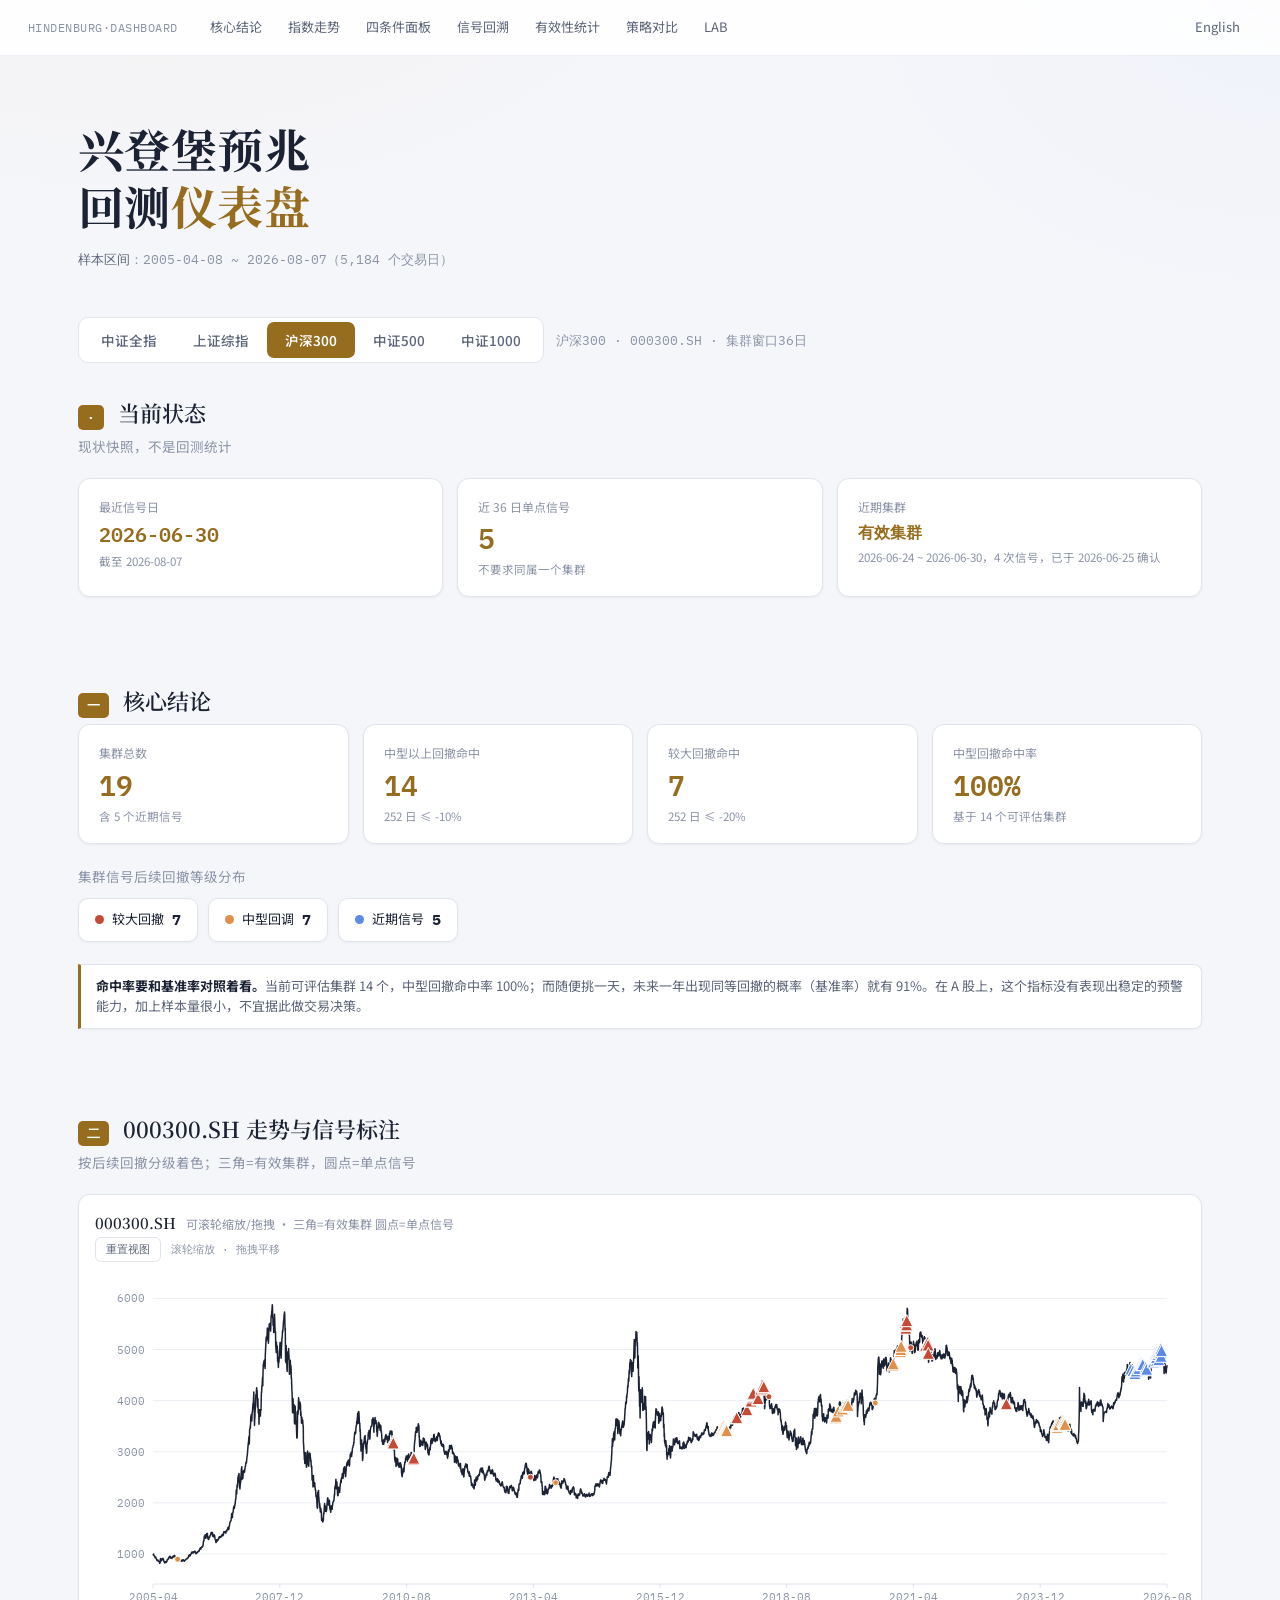
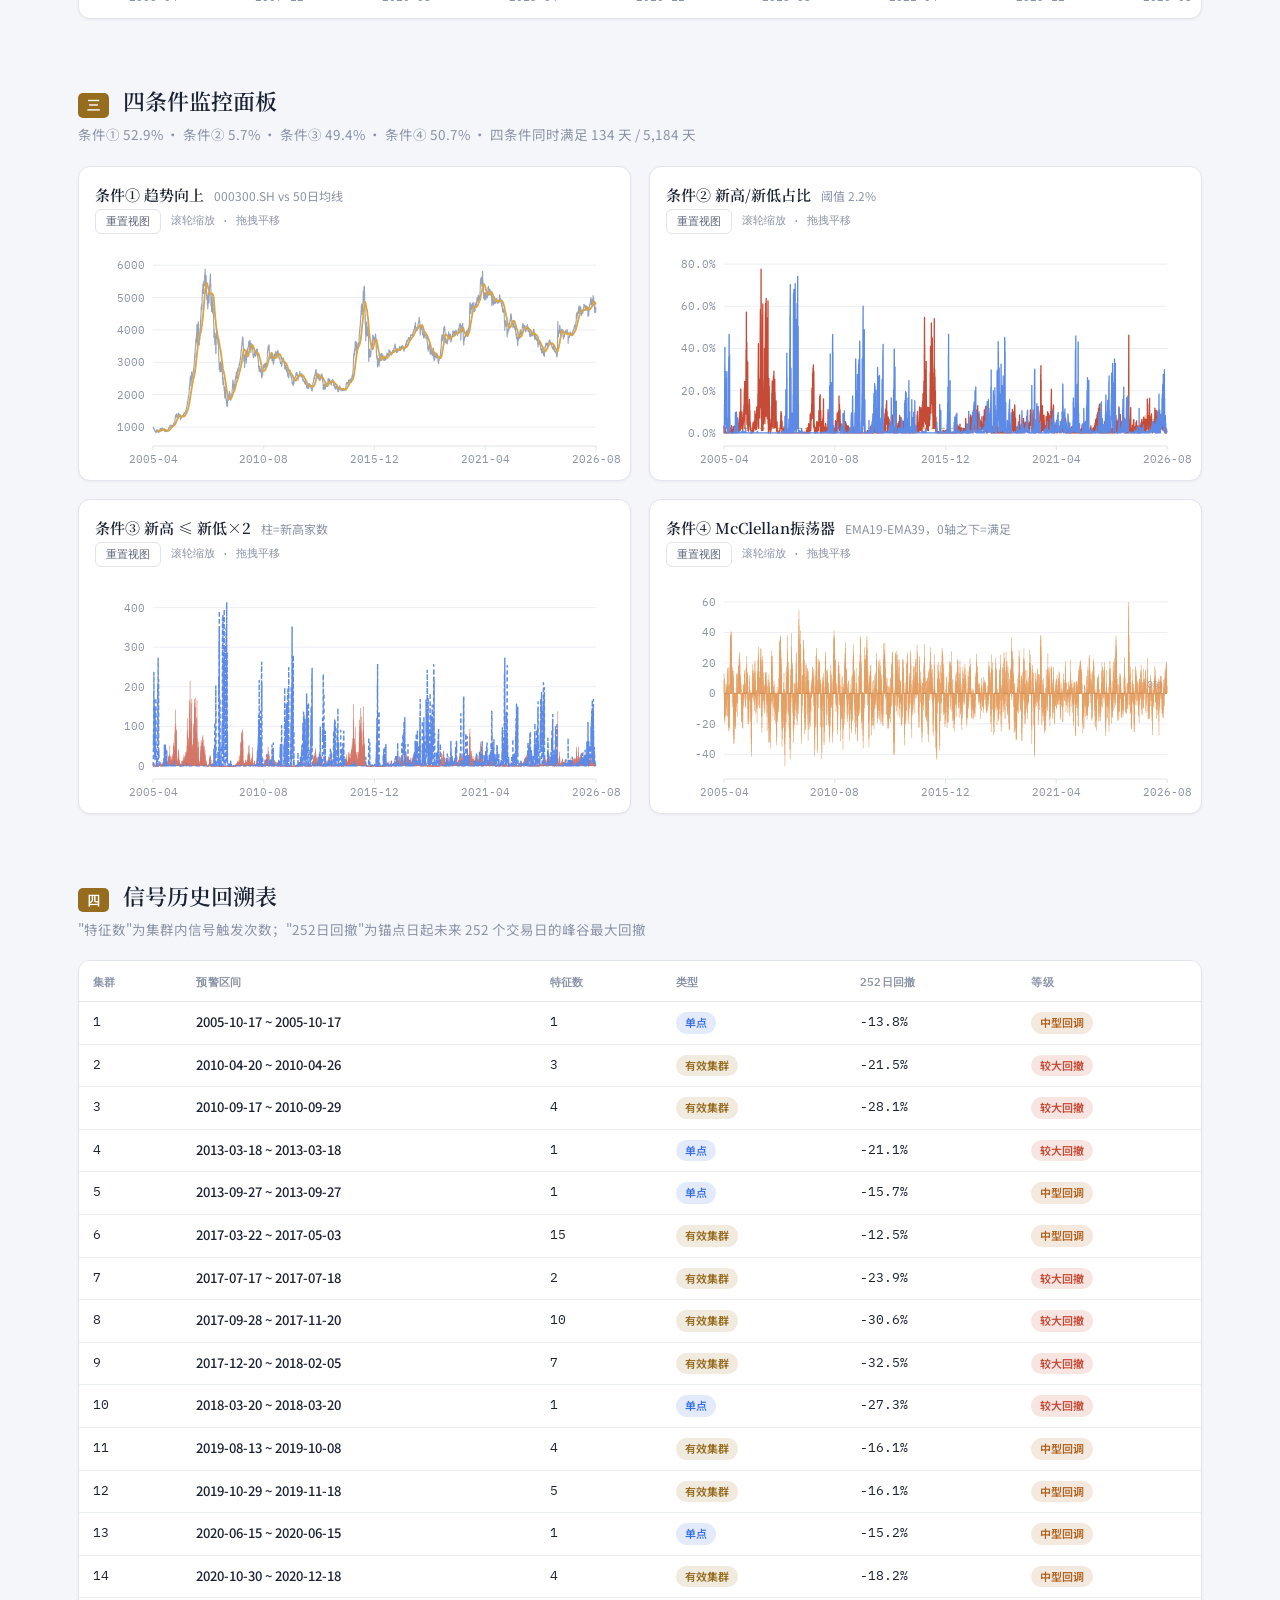
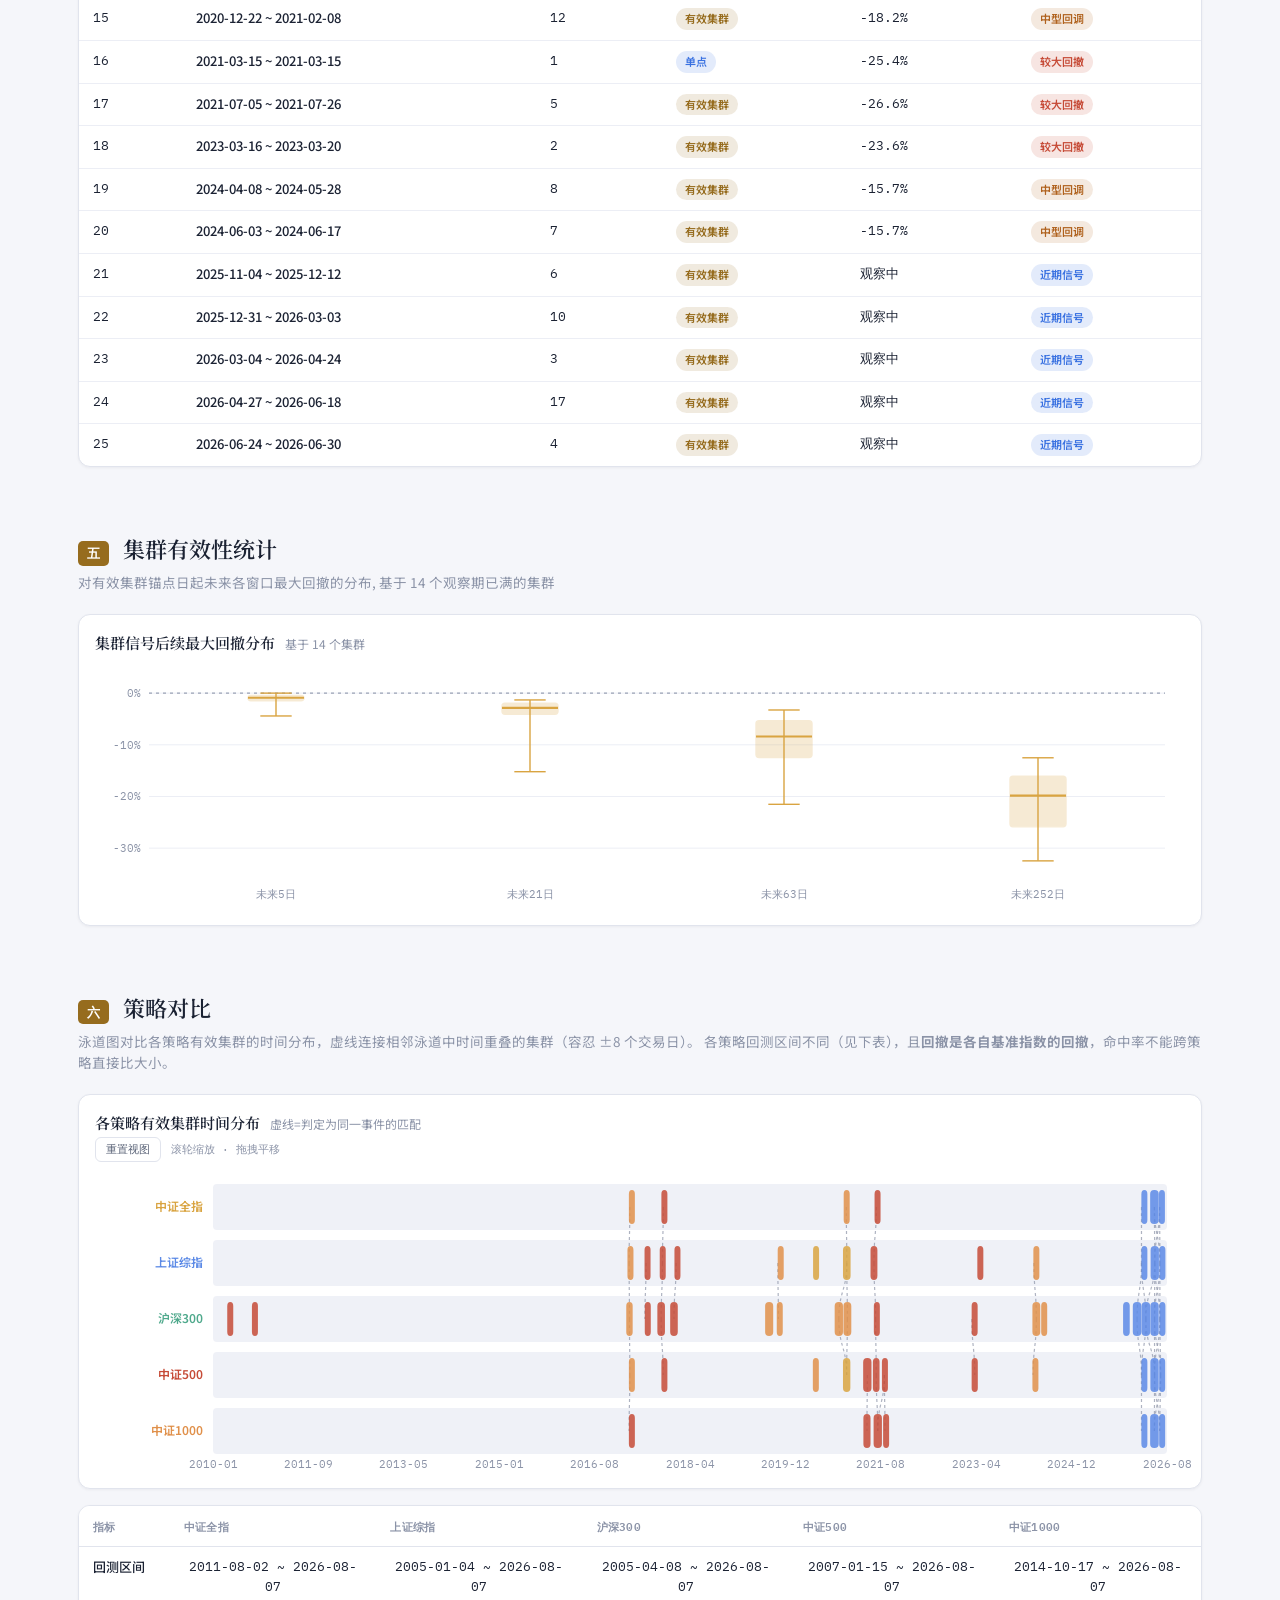
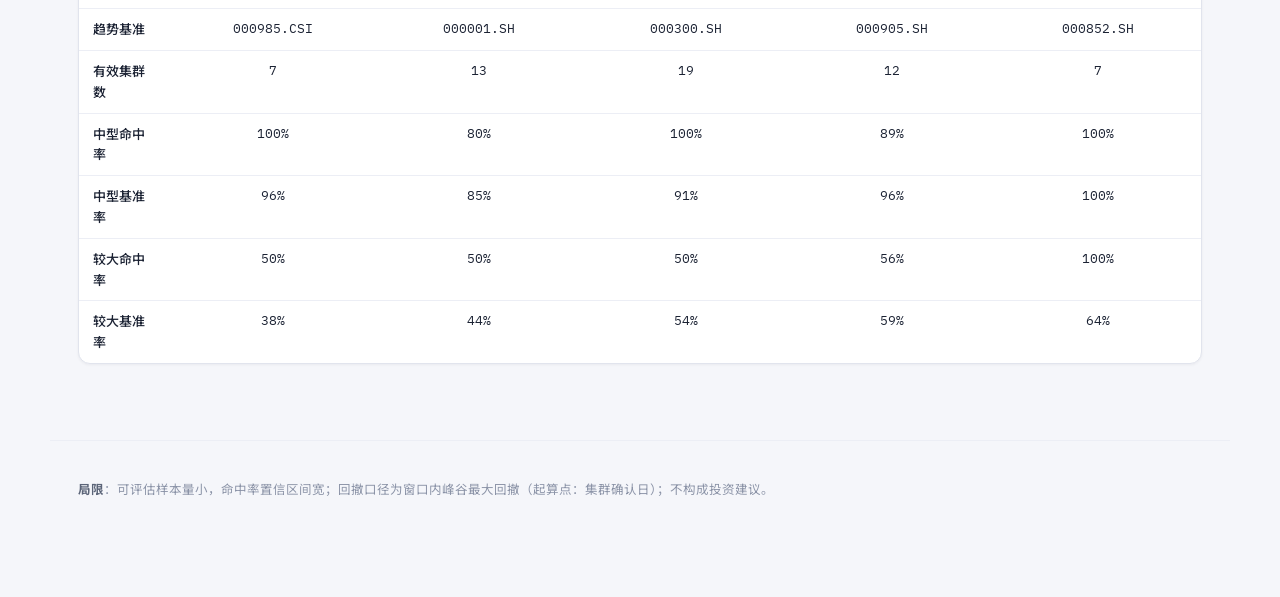
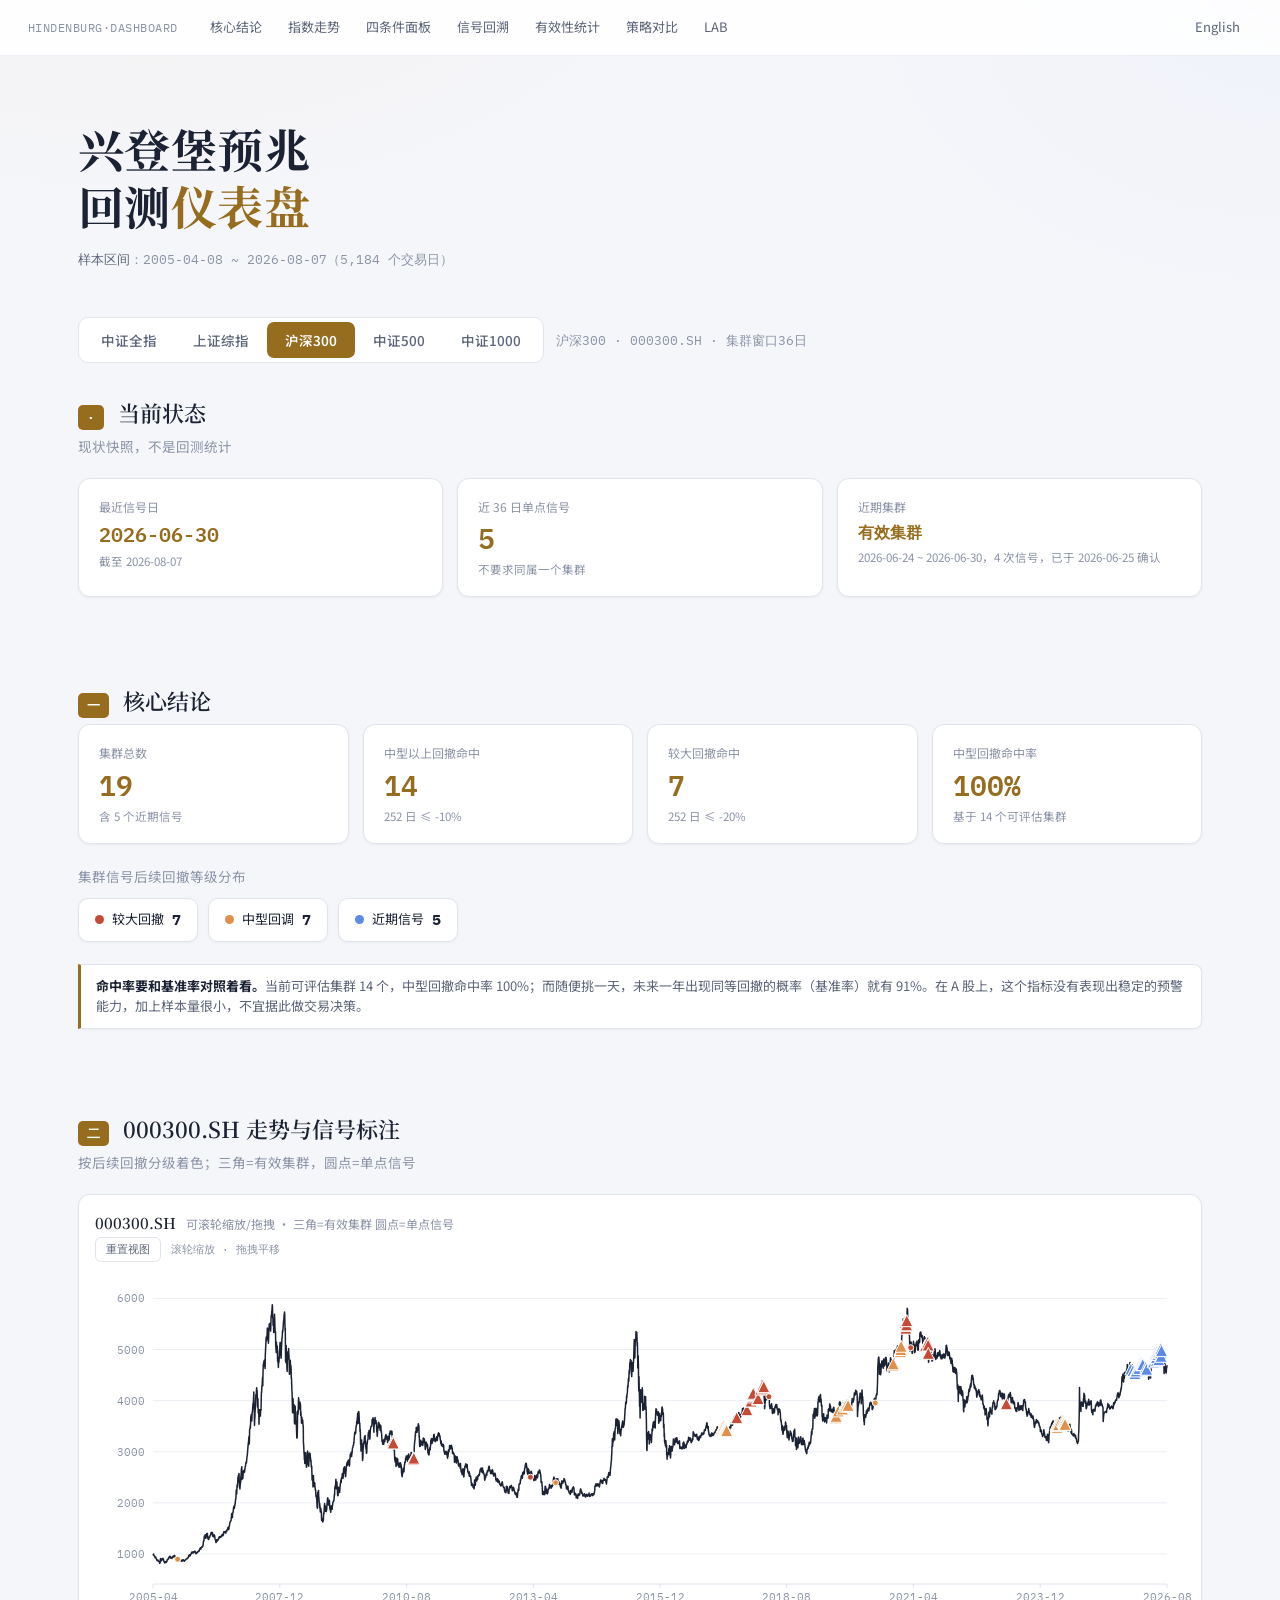
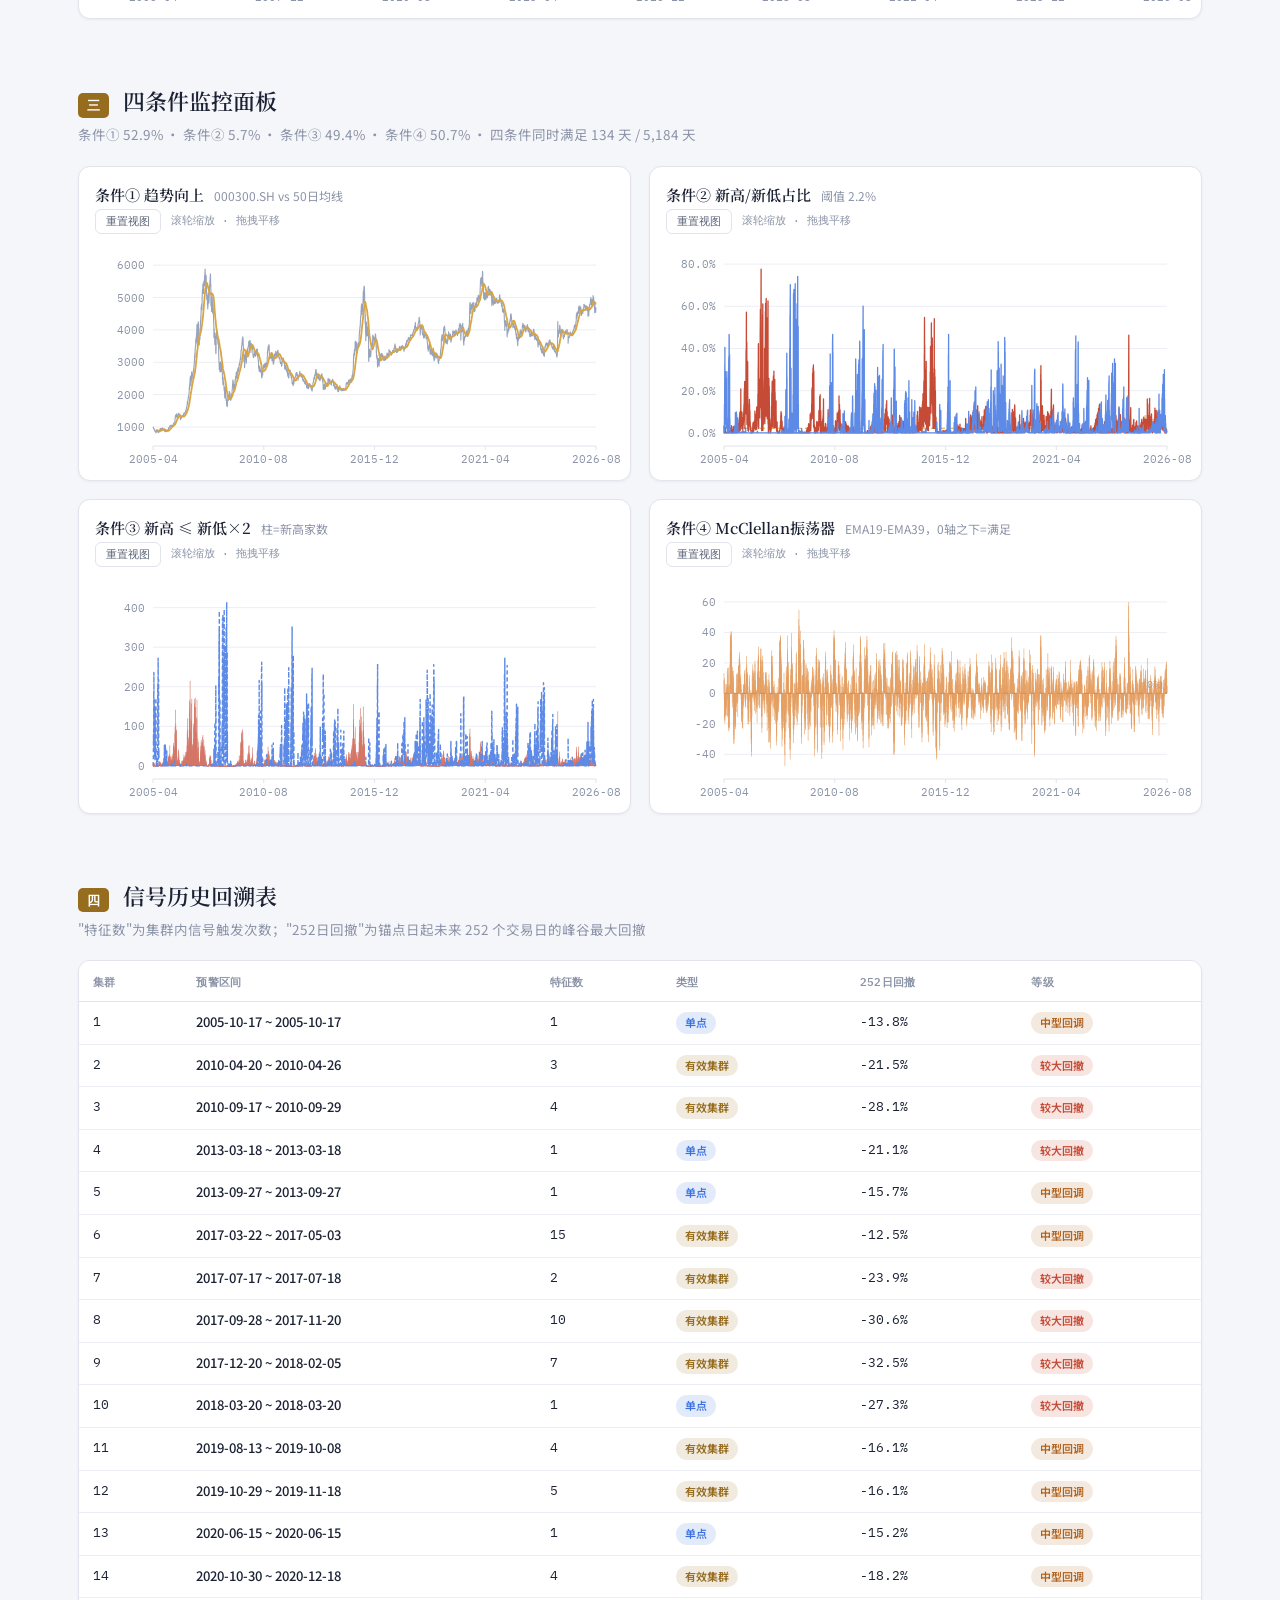
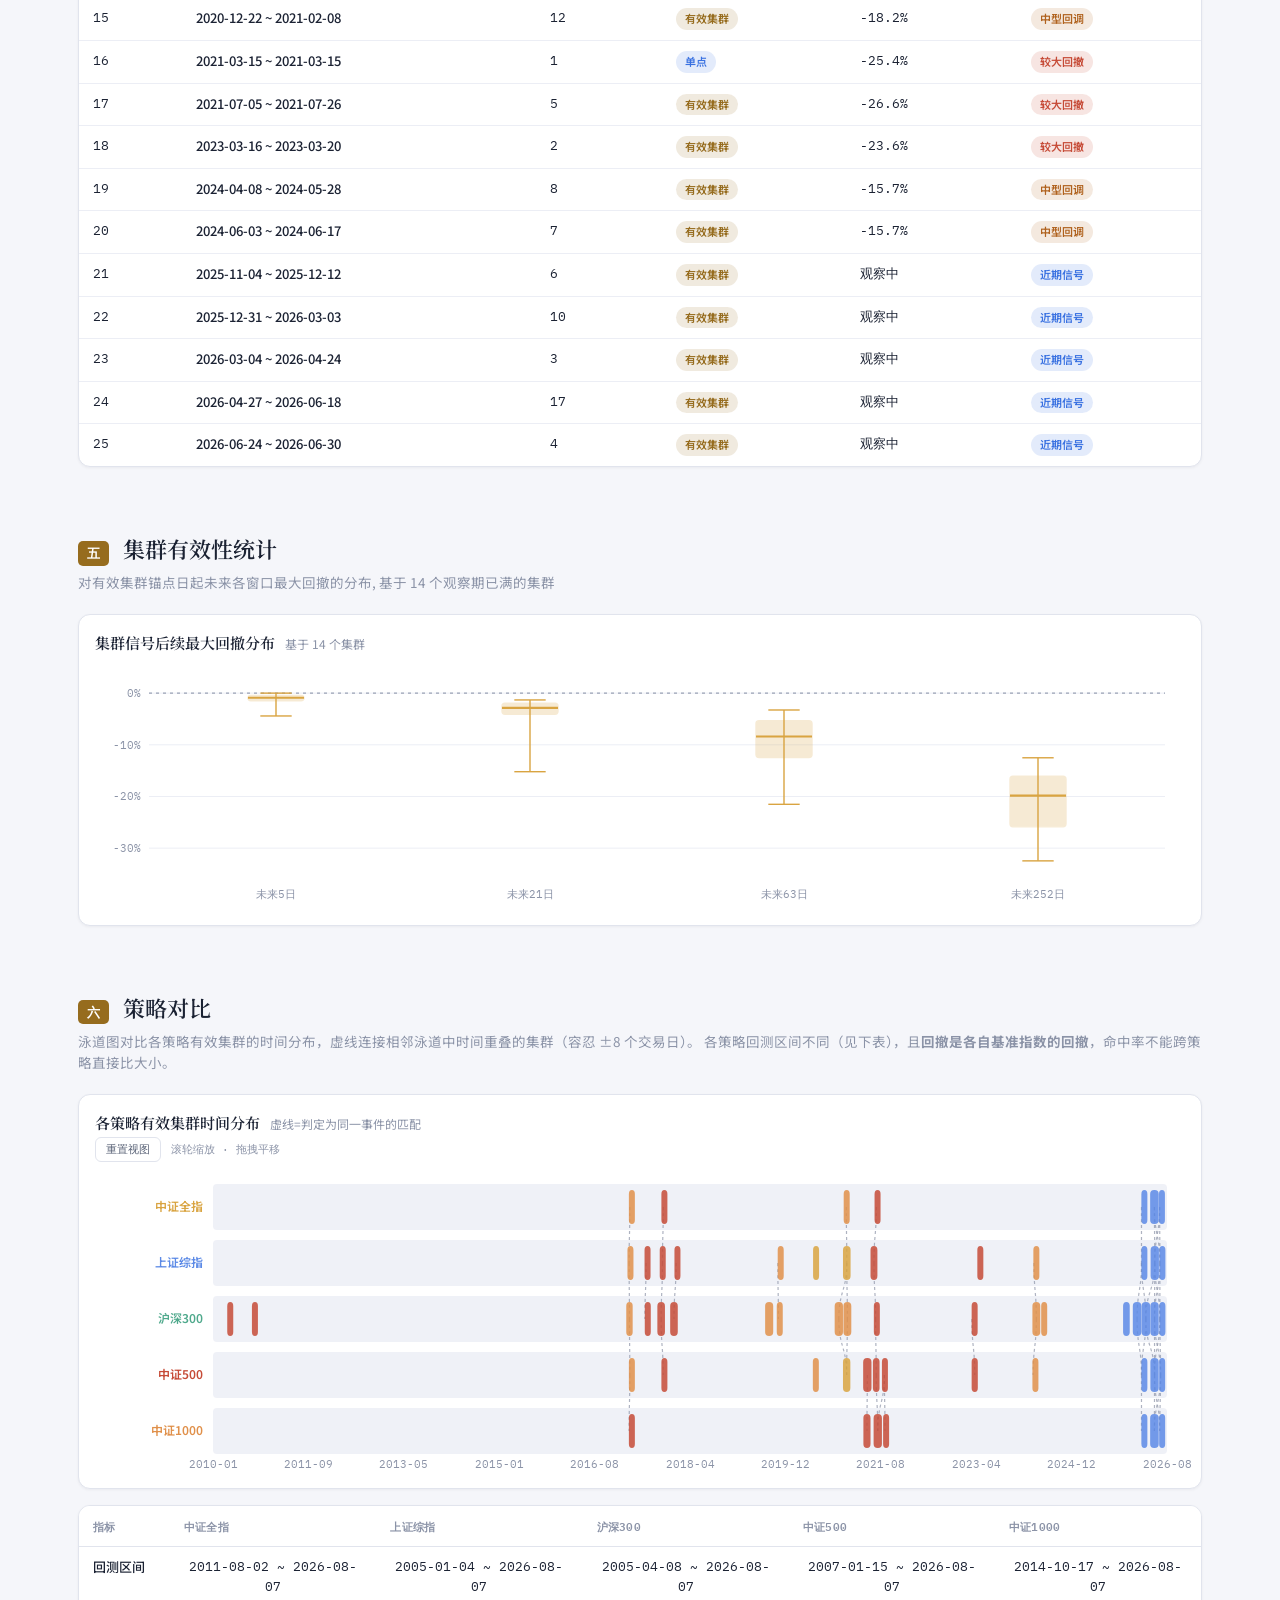
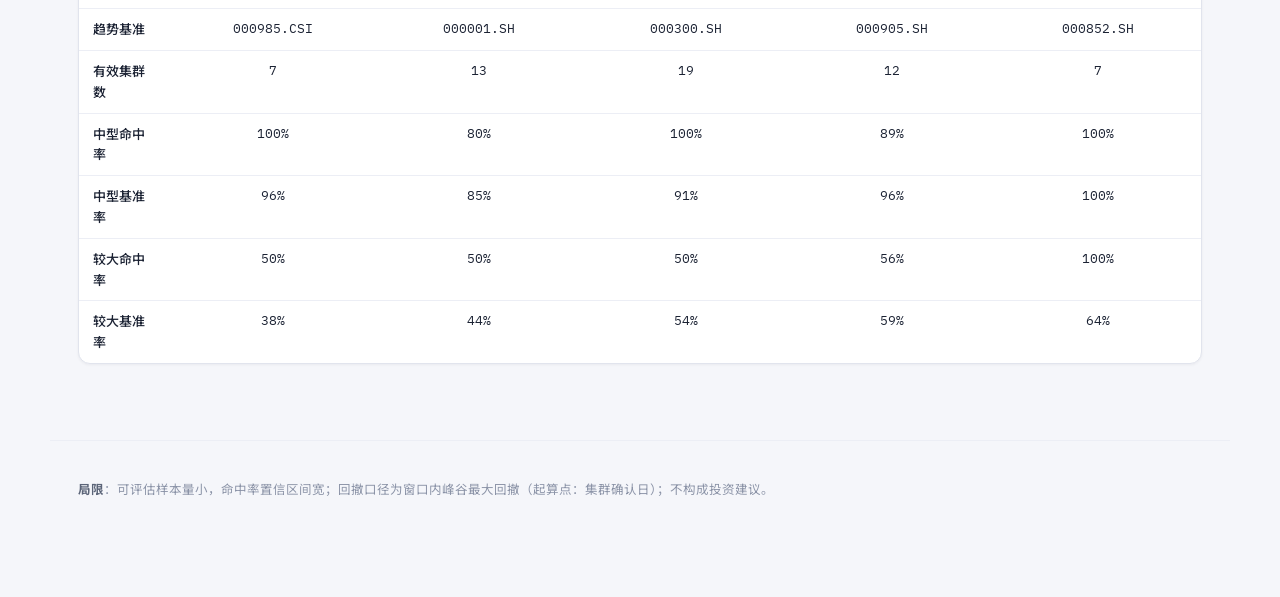
